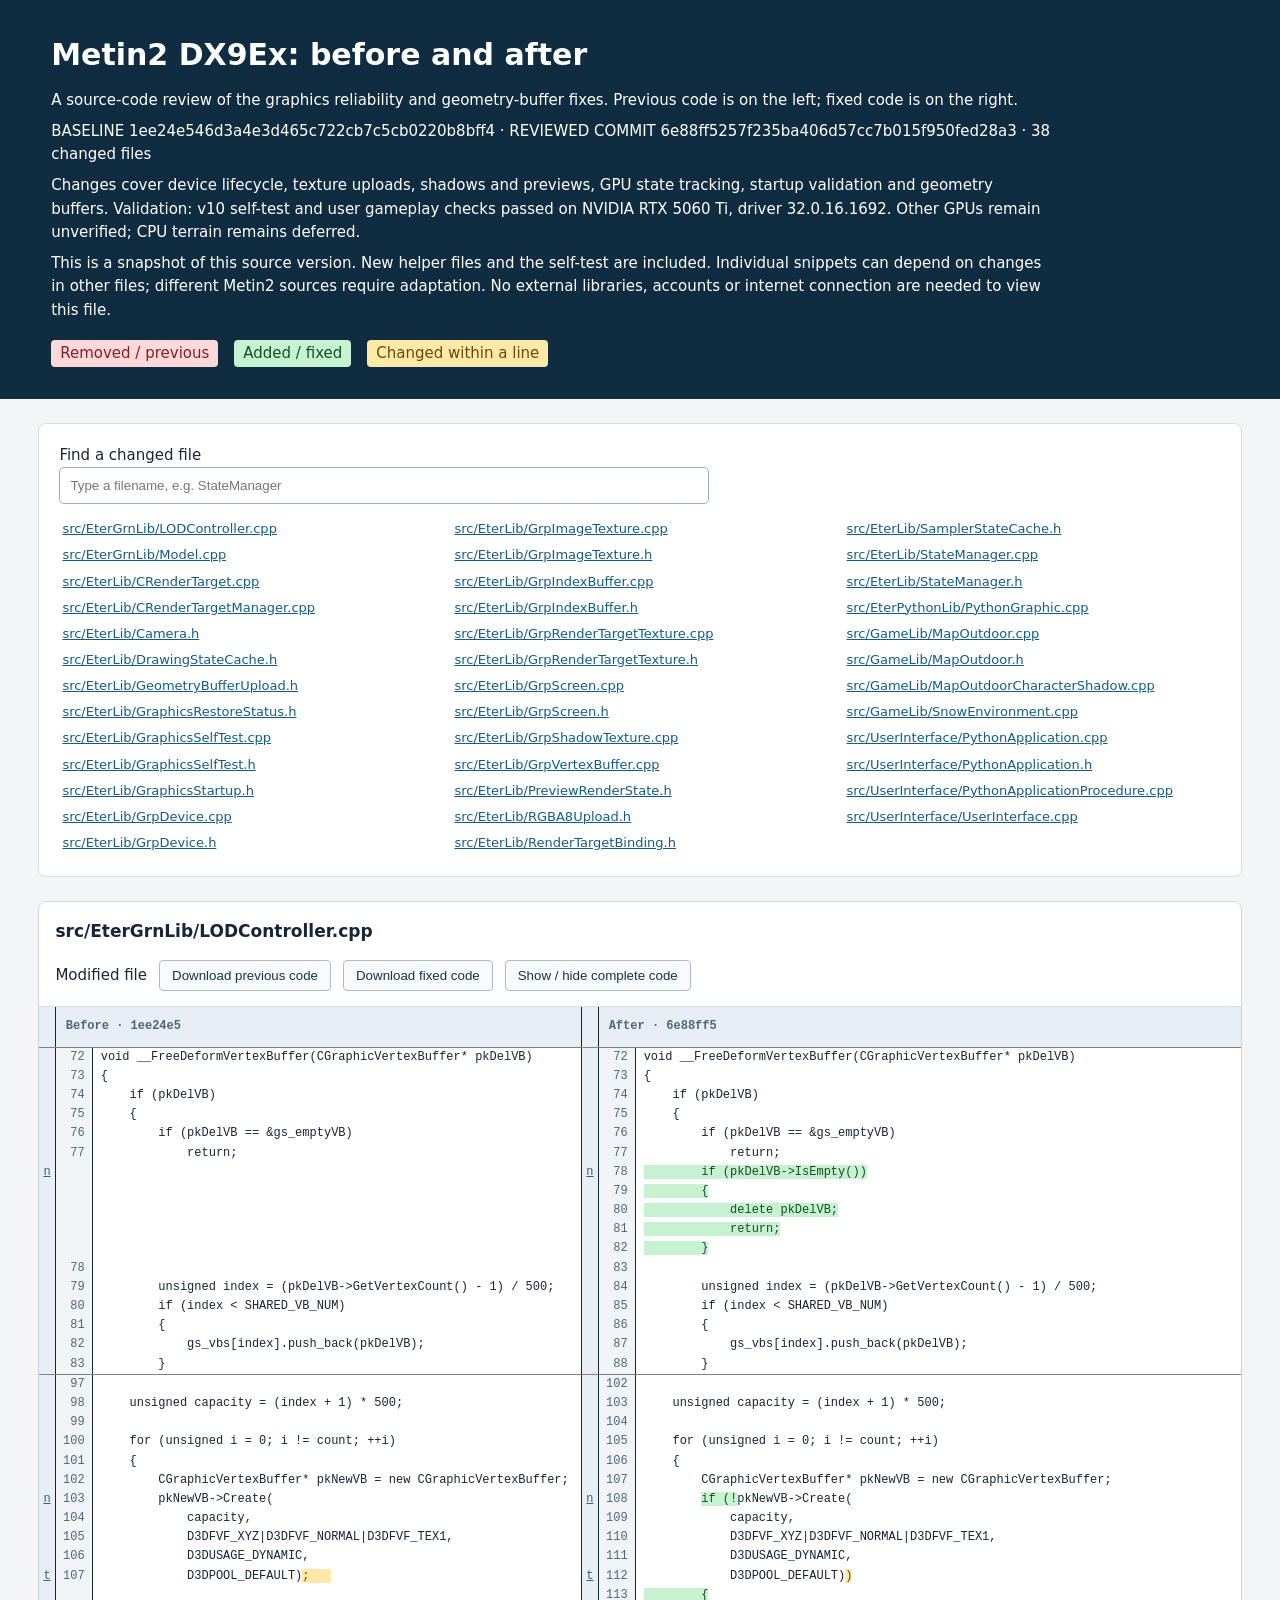
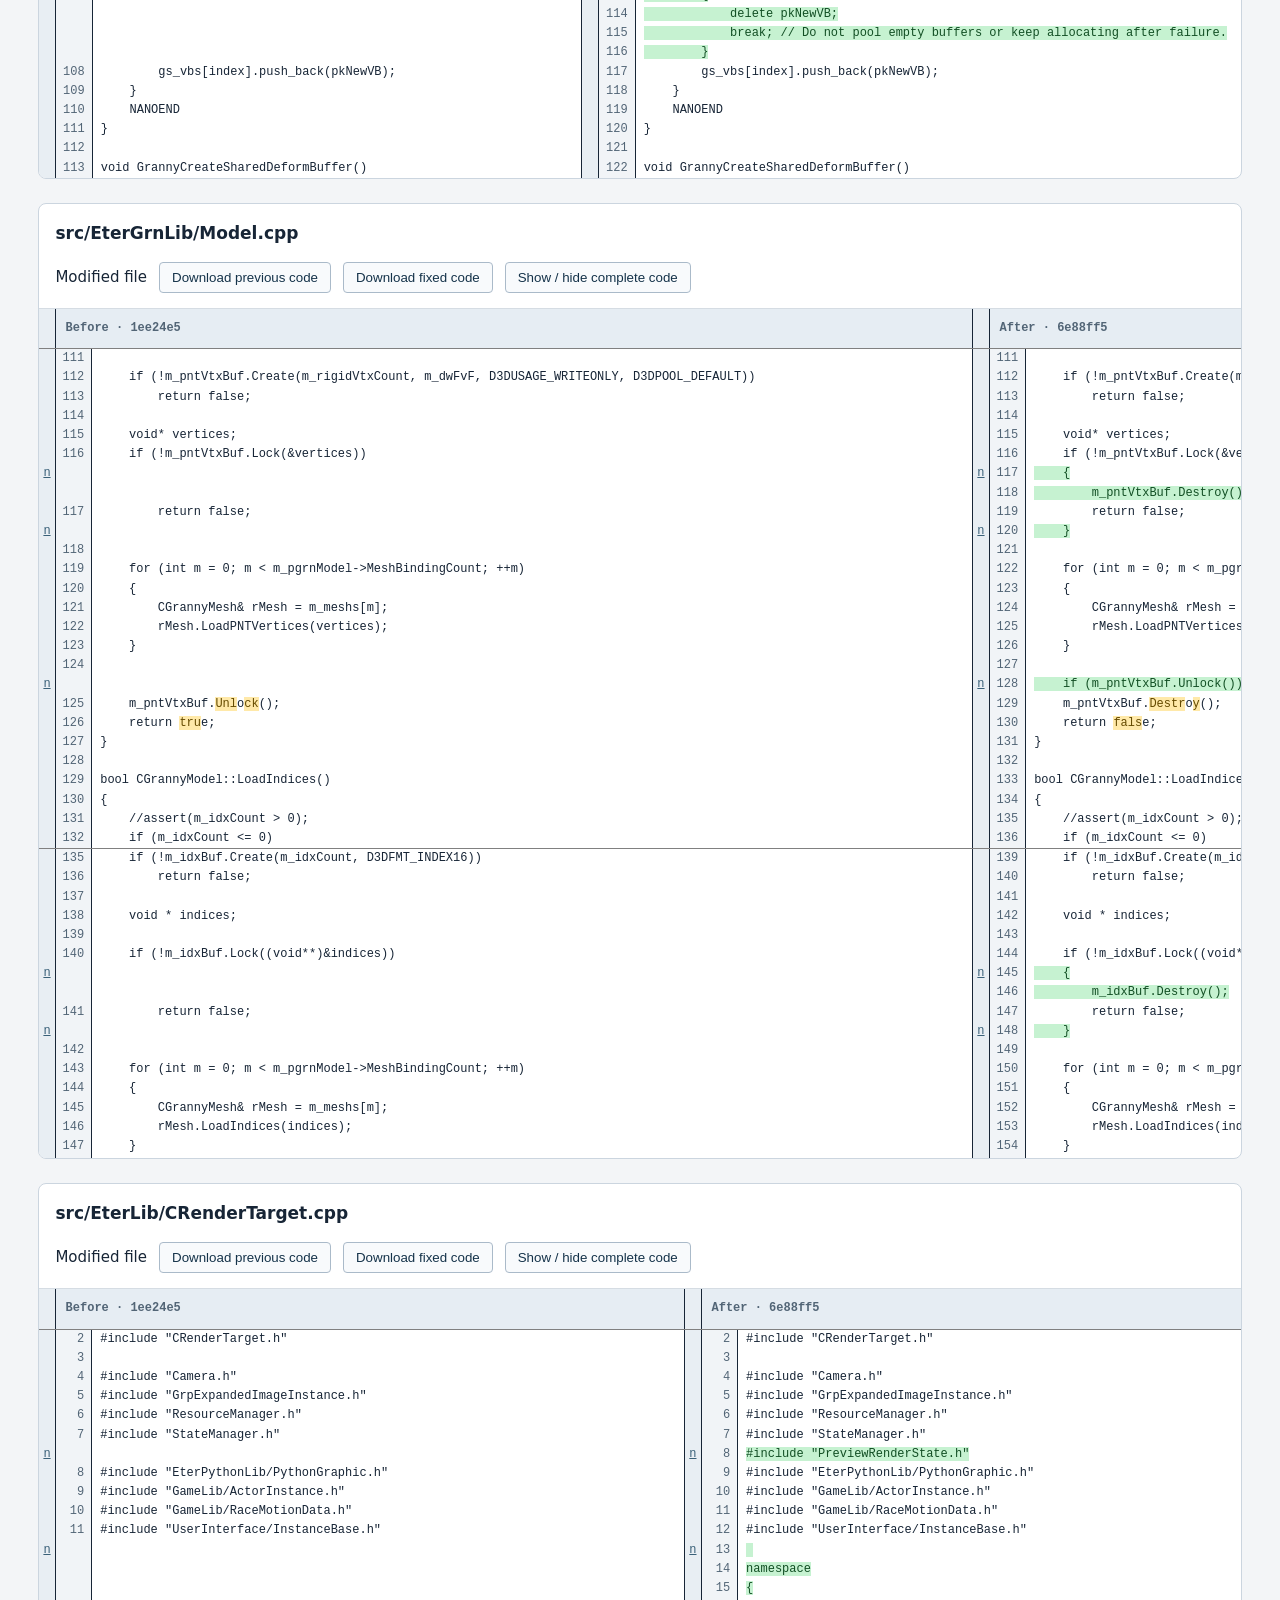
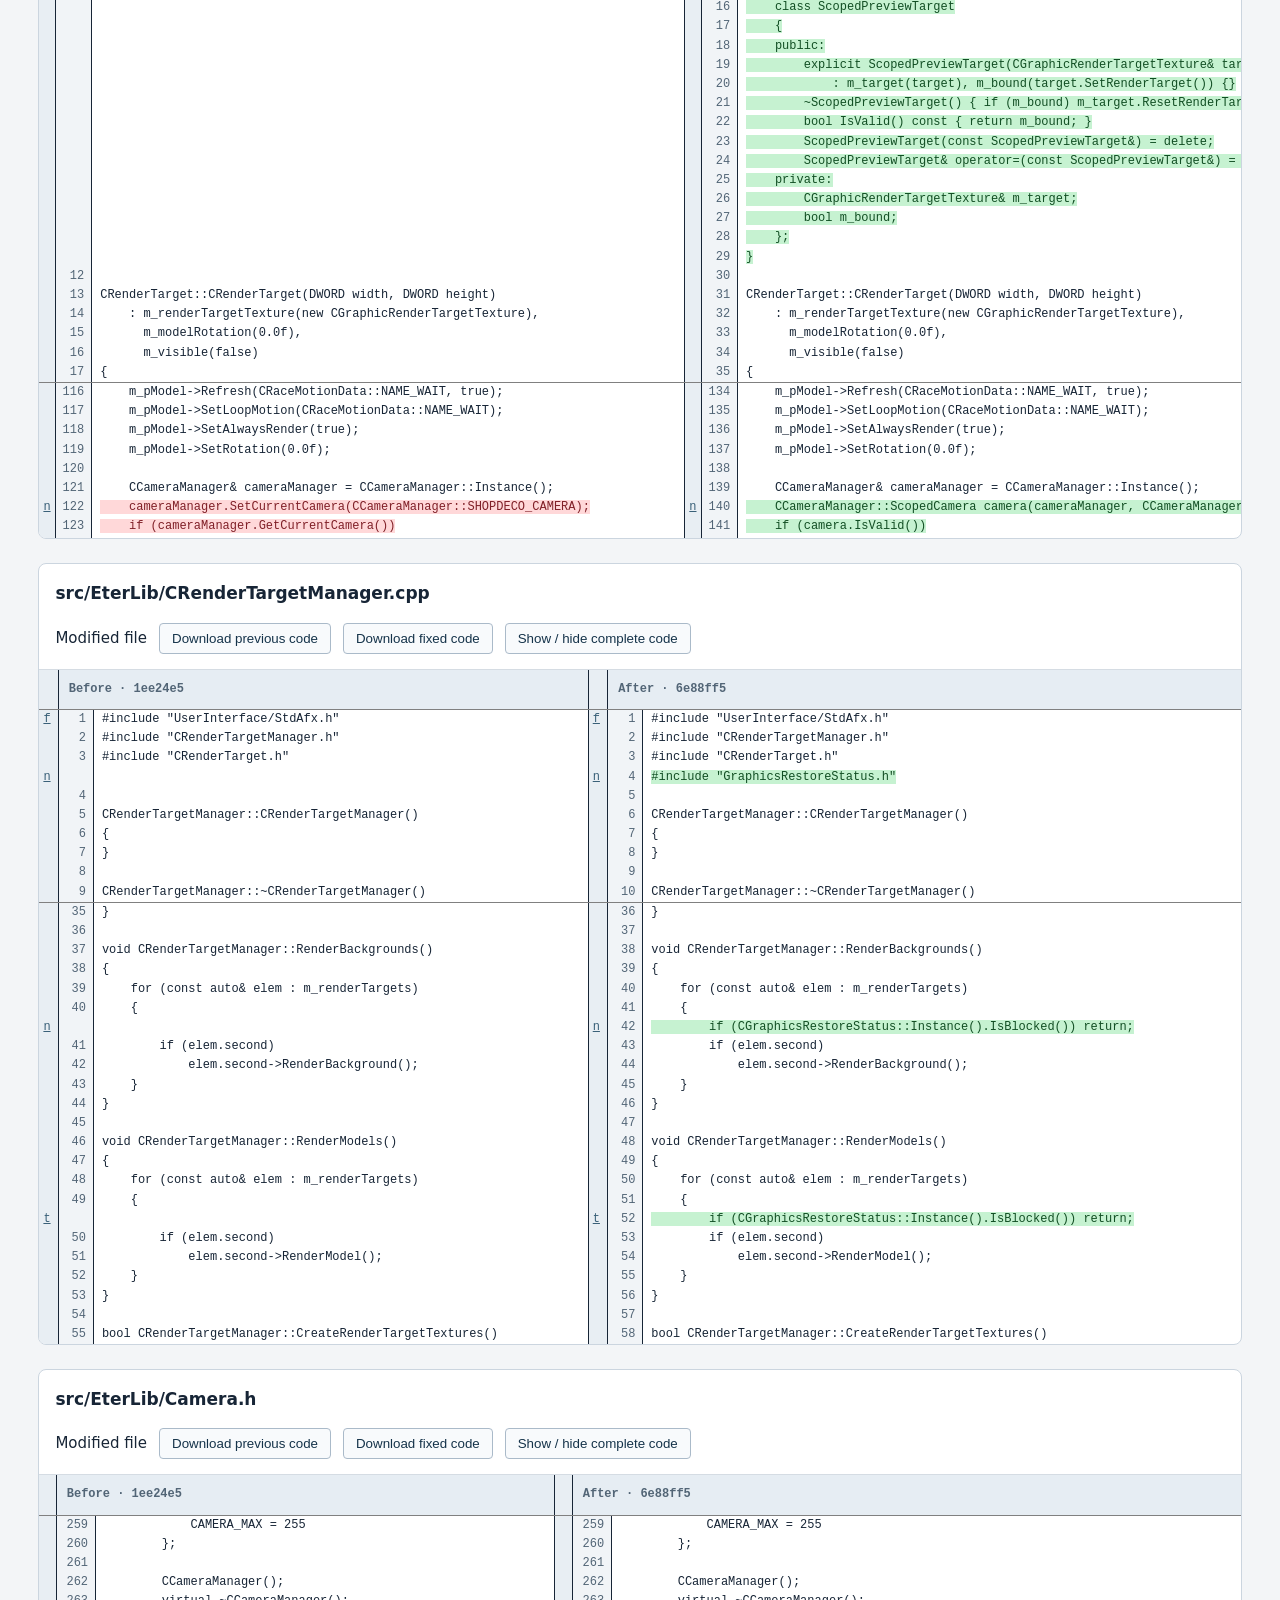
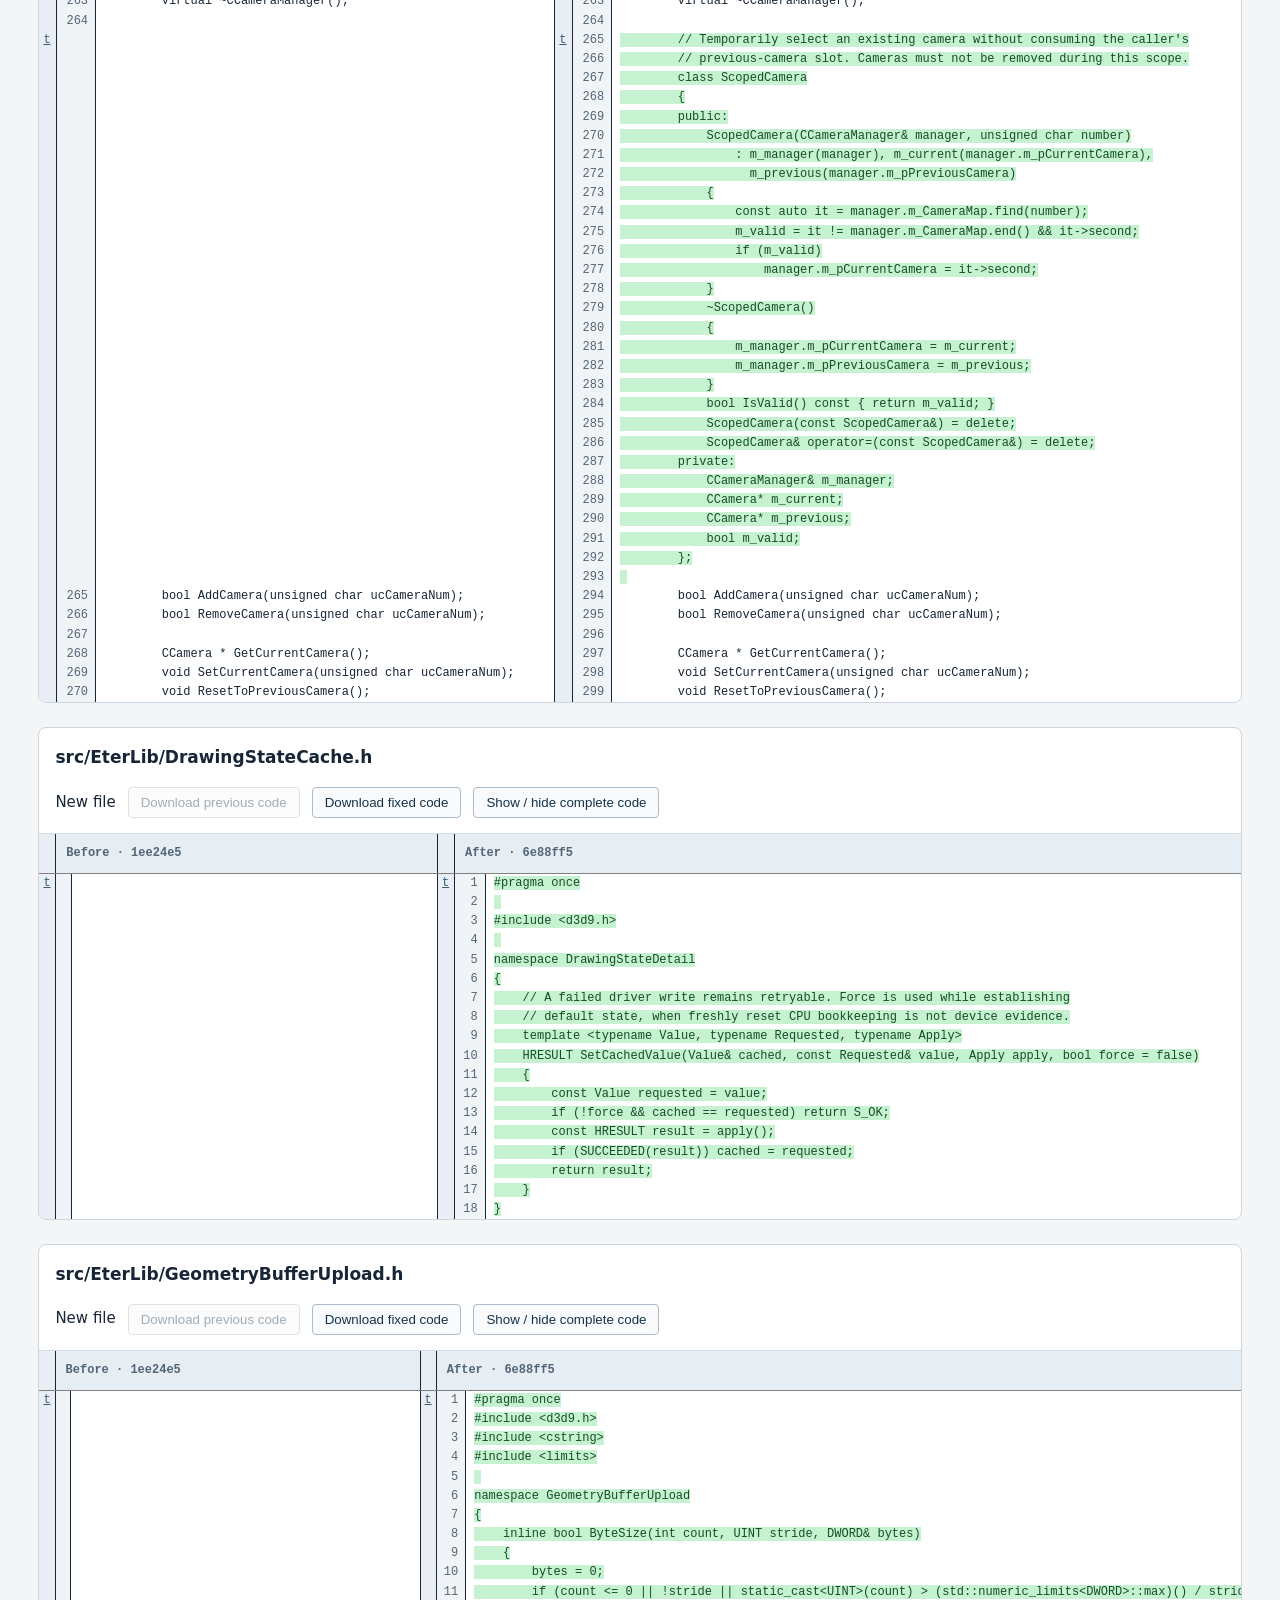
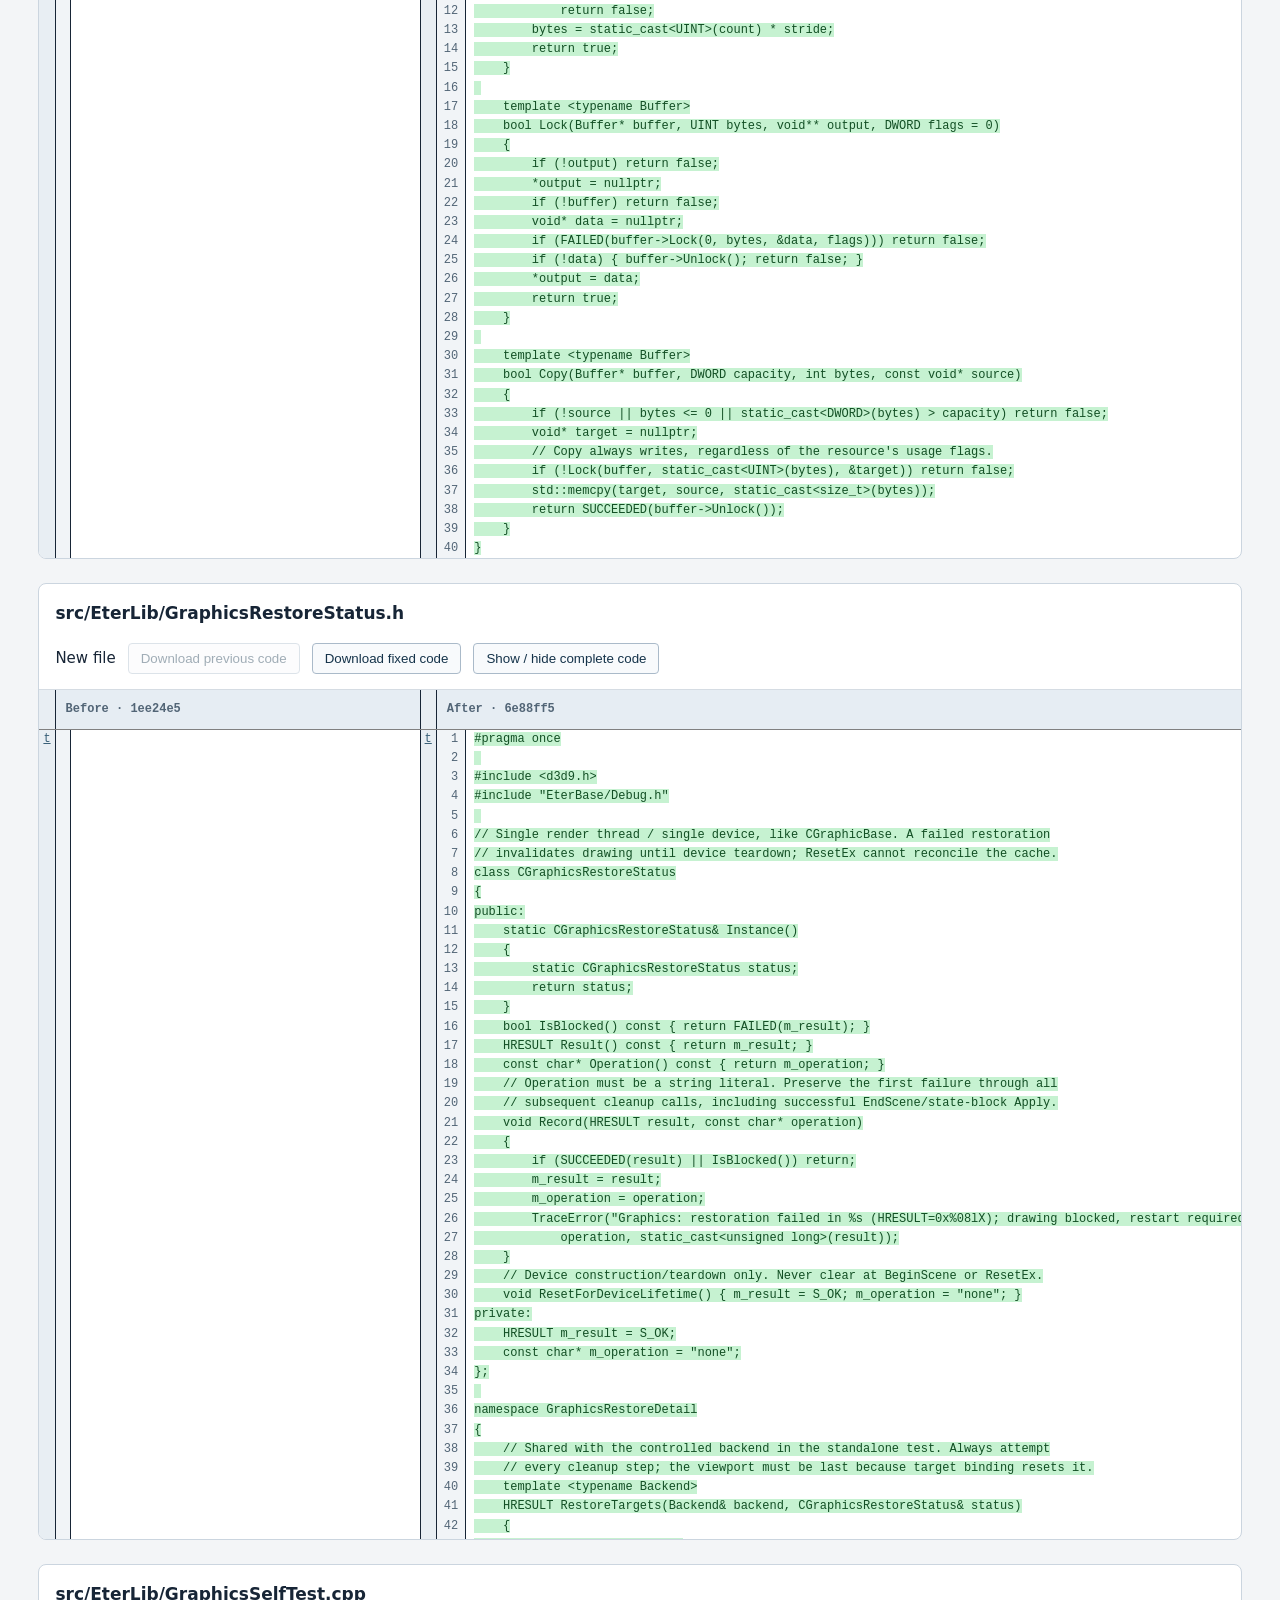
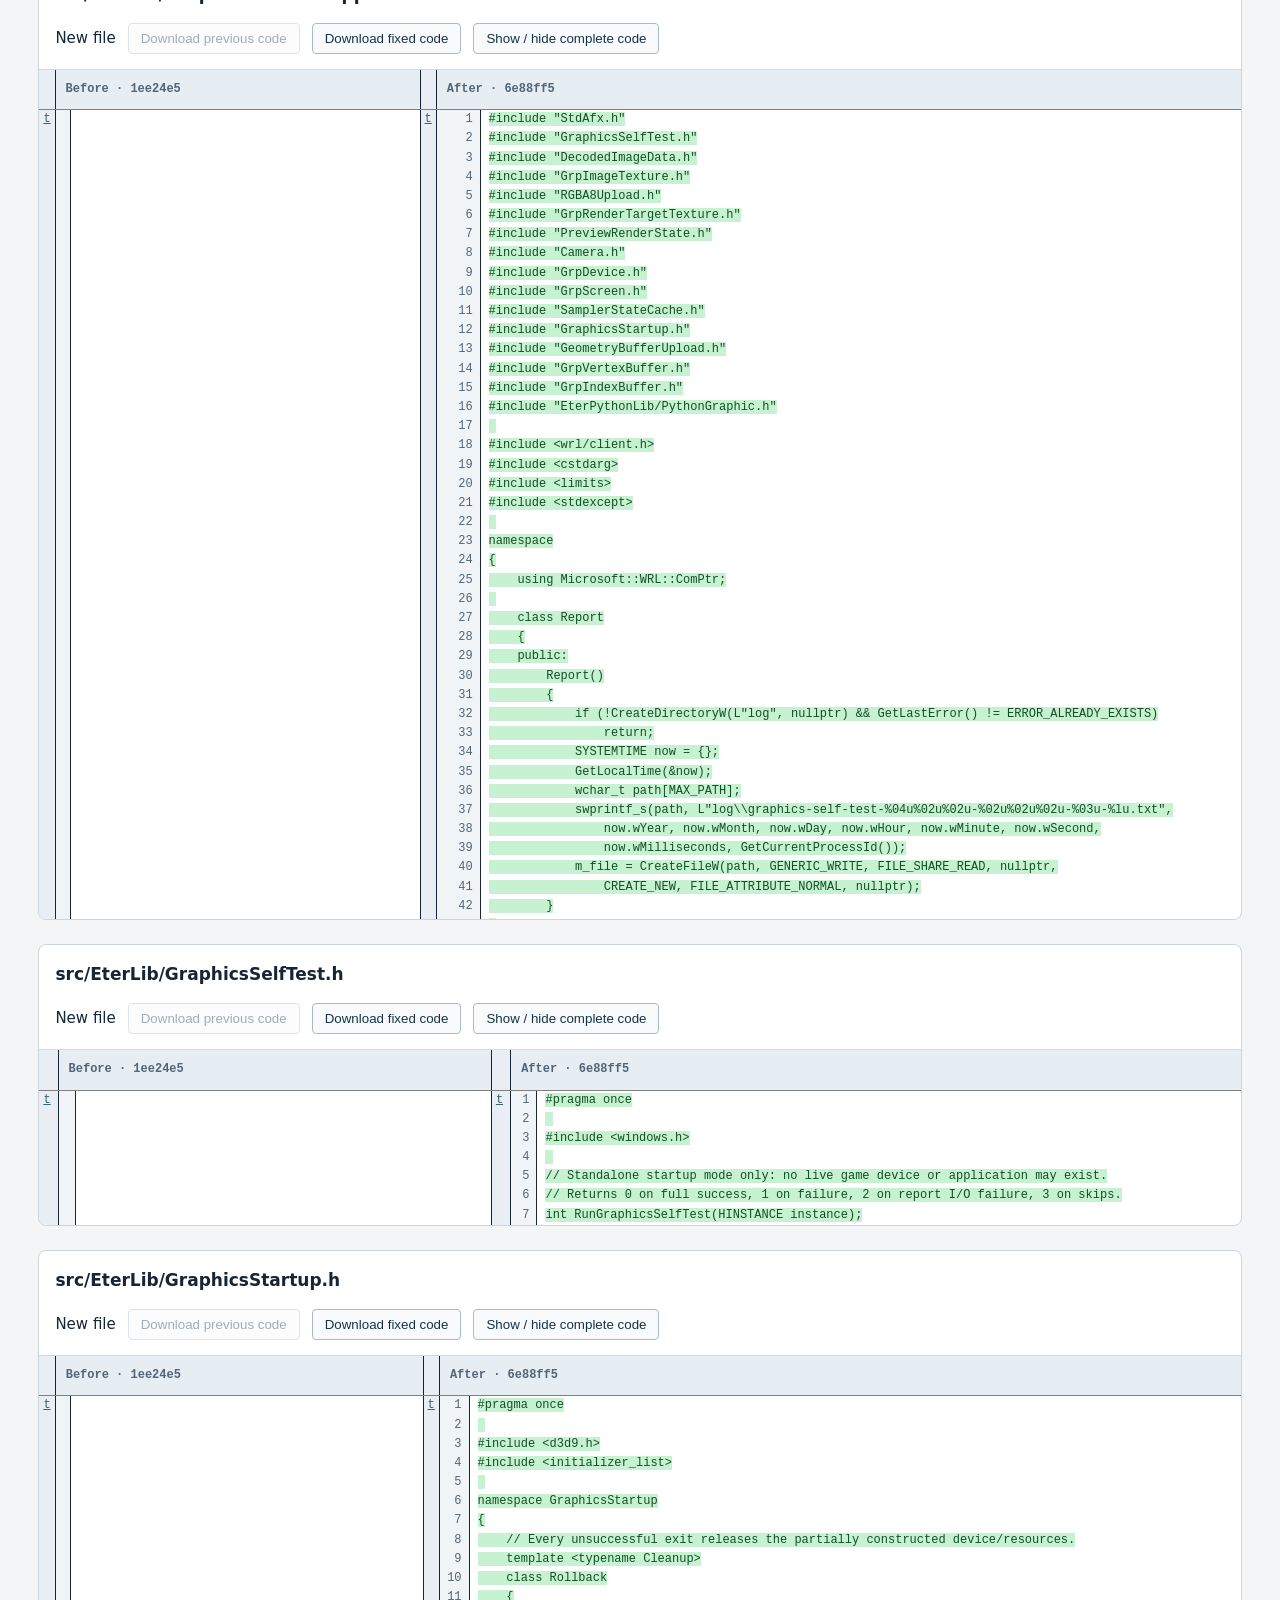
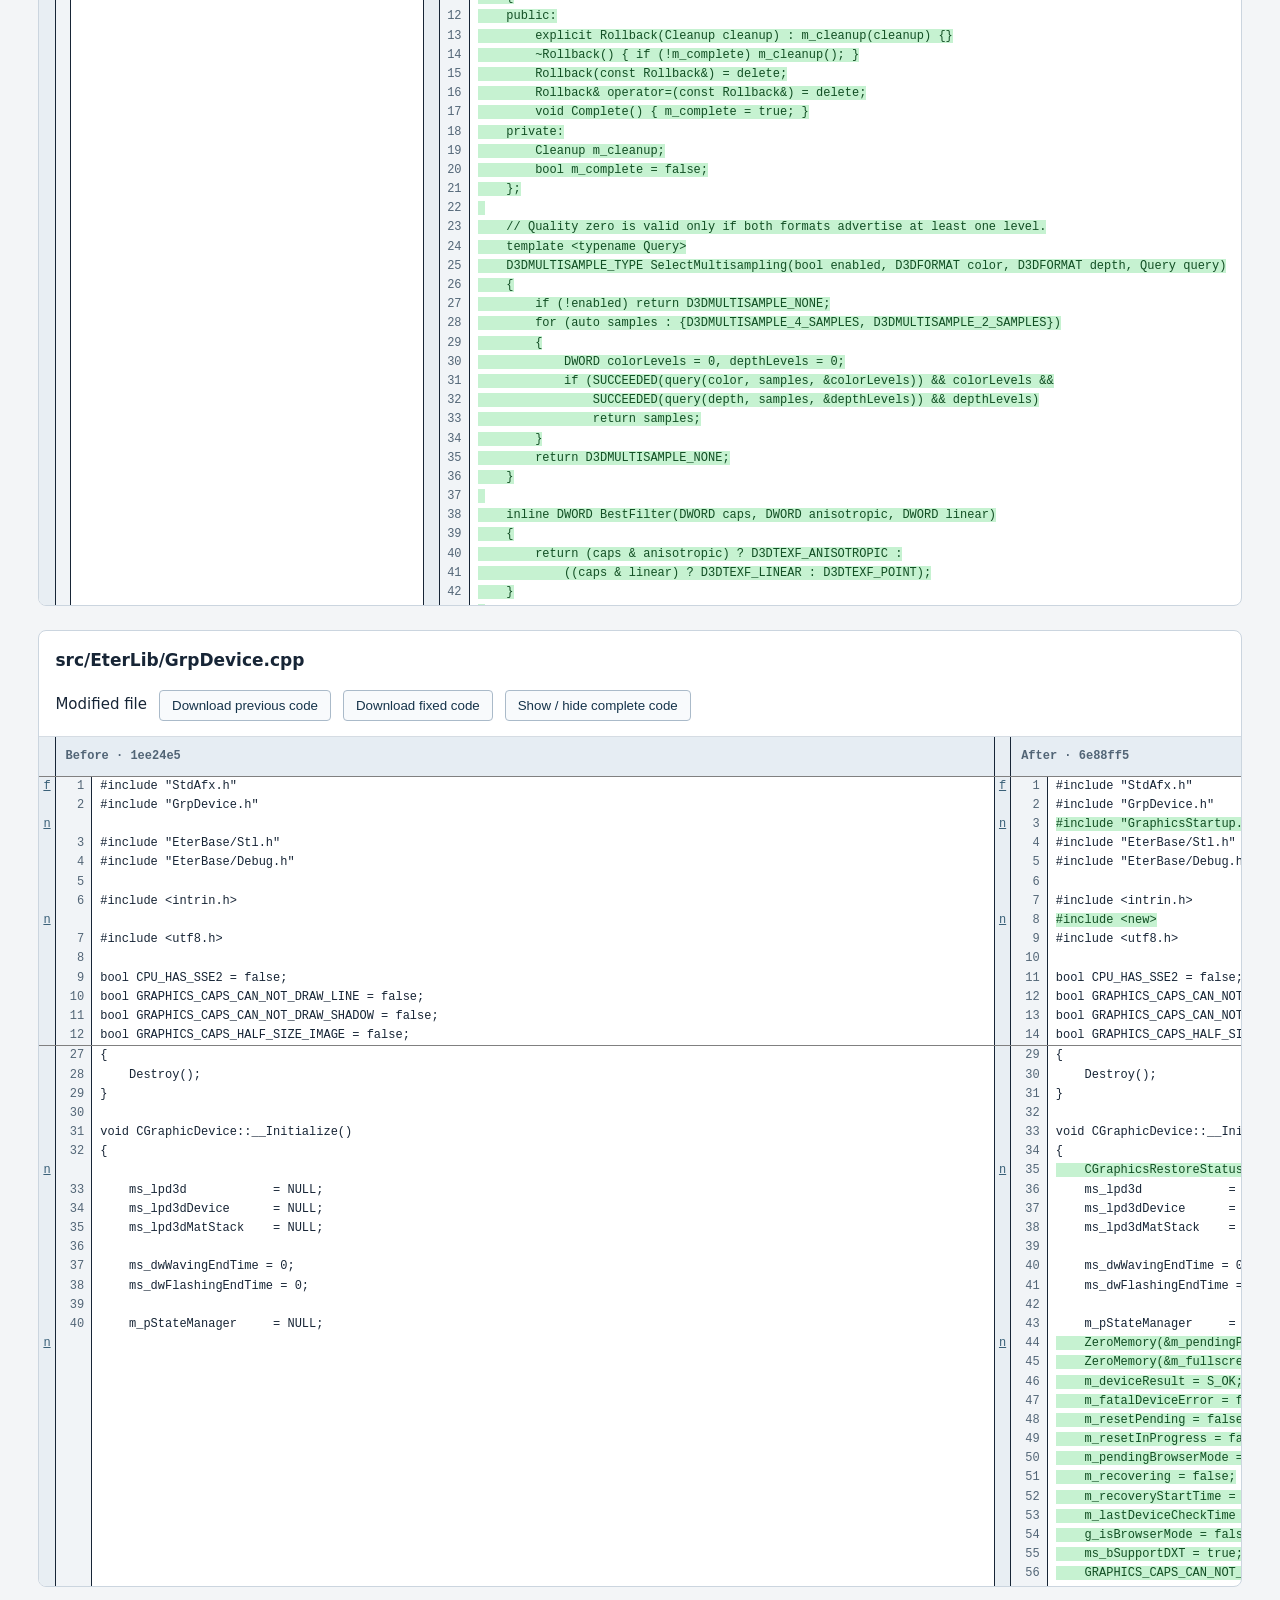
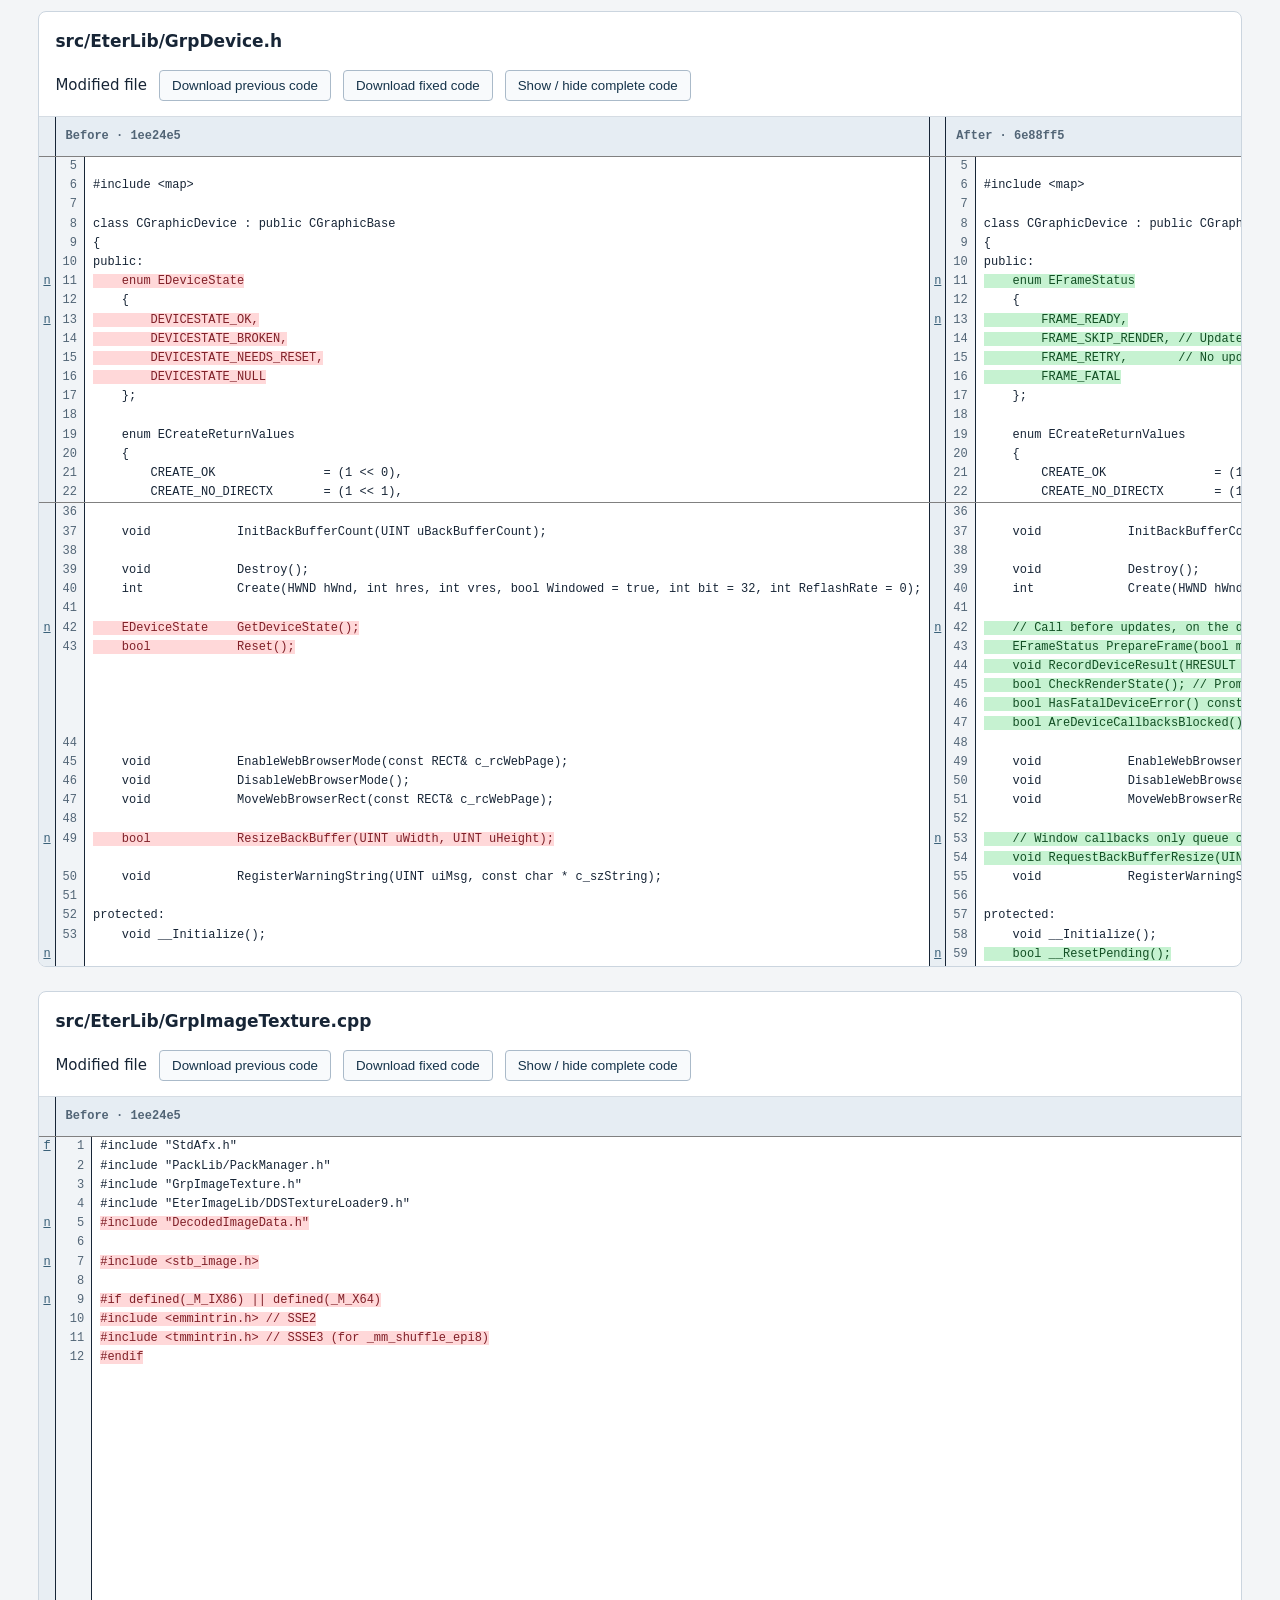
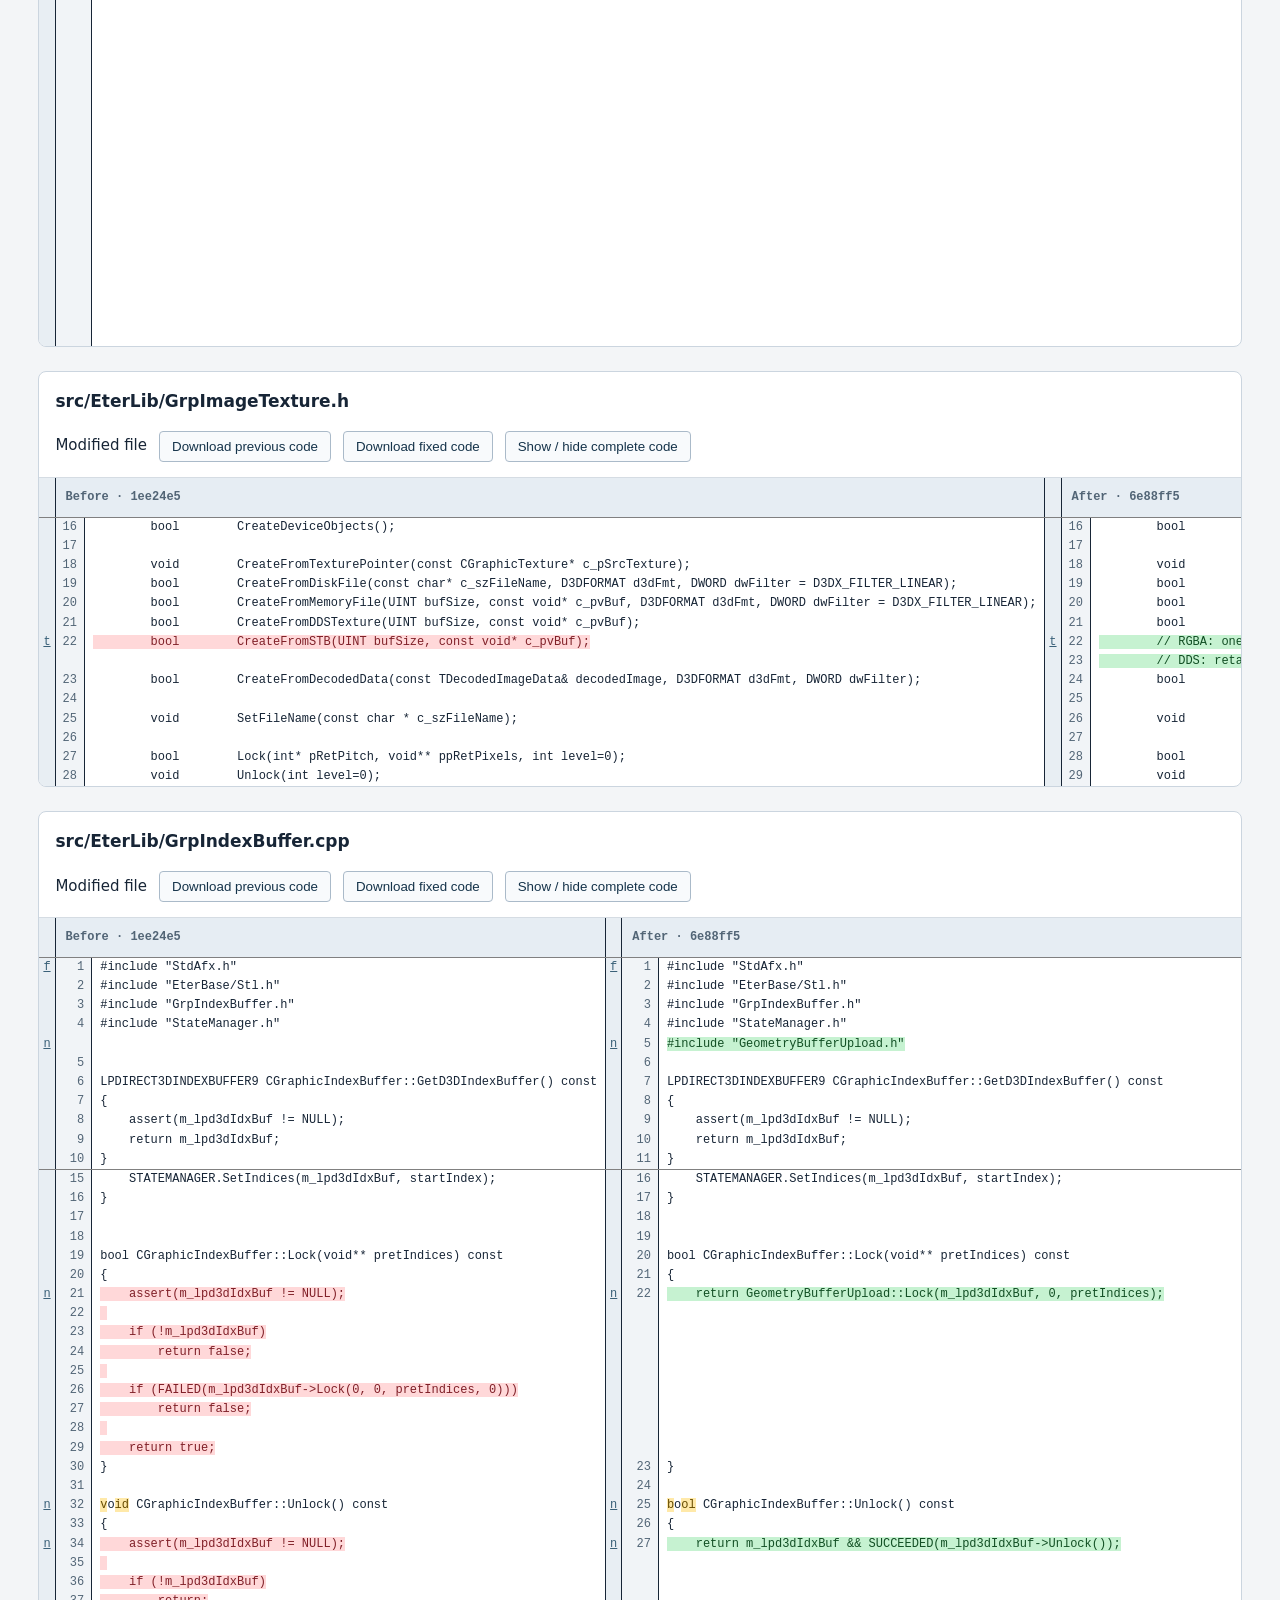
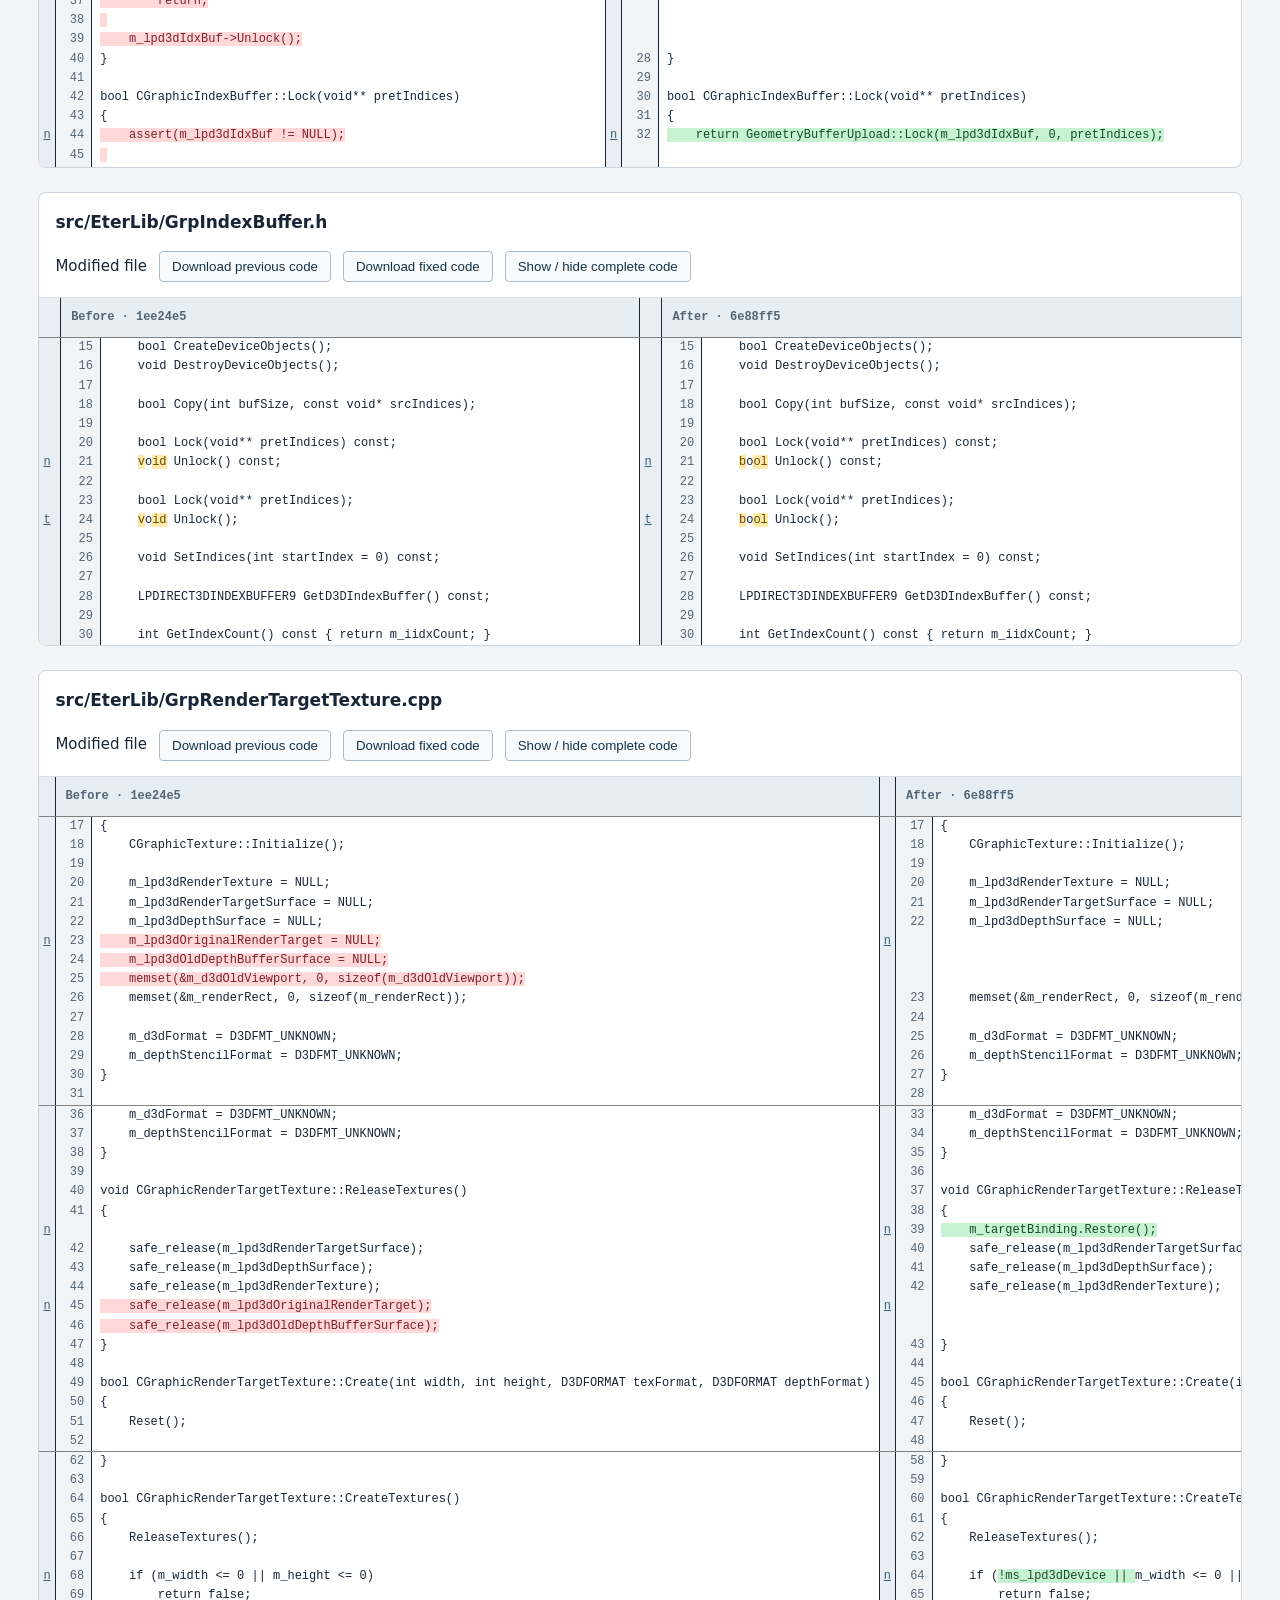
==== index.html @ 48a7627a "Add files via upload" ====
<!doctype html><html lang="en"><head><meta charset="utf-8"><meta name="viewport" content="width=device-width, initial-scale=1"><title>Metin2 DX9Ex — Before and after</title><style>
*{box-sizing:border-box}body{margin:0;background:#f3f5f7;color:#172536;font:15px/1.55 system-ui,sans-serif}header{padding:32px 4%;background:#102c40;color:#fff}h1{margin:0 0 10px;font-size:30px}header p{max-width:1000px;margin:8px 0}main{padding:24px 3%}nav{background:white;padding:20px;border:1px solid #d5dce3;border-radius:8px;margin-bottom:24px}nav div{columns:3 320px}nav a{display:block;overflow-wrap:anywhere;font-size:13px;padding:3px;color:#135b87}input{padding:10px;width:min(100%,650px);margin-bottom:12px;border:1px solid #9baebd;border-radius:5px}section{background:white;margin:0 0 24px;border:1px solid #cbd5df;border-radius:8px;overflow:hidden;scroll-margin-top:12px}h2{padding:16px;margin:0;font-size:17px;overflow-wrap:anywhere}.actions{padding:0 16px 15px;display:flex;gap:12px;align-items:center;flex-wrap:wrap}button{padding:7px 12px;border:1px solid #aabac9;border-radius:4px;background:#f8fafc;color:#15334a;cursor:pointer}button:disabled{opacity:.4;cursor:default}.scroll{overflow:auto;max-height:850px;border-top:1px solid #d5dce3}table.diff{font:12px/1.6 Consolas,monospace;width:100%;border-collapse:collapse}td{vertical-align:top}td[nowrap]{padding:0 8px;min-width:350px}th.diff_header{position:sticky;top:0;background:#e6edf3;z-index:1;padding:10px;text-align:left}.diff_header{background:#f1f4f7;color:#526576;padding:0 7px;text-align:right}.diff_next{background:#e8eef3;padding:0 4px}.diff_next a{color:#396078}.diff_add{background:#c6f2d1;color:#124f24}.diff_sub{background:#ffd8d9;color:#802028}.diff_chg{background:#ffe9a9;color:#664b00}.legend{display:flex;gap:16px;flex-wrap:wrap;margin-top:18px}.legend span{padding:2px 9px;border-radius:4px}.complete:not([hidden]){display:grid;grid-template-columns:1fr 1fr;gap:1px;background:#ccd6df}.complete>div{min-width:0;background:#fff;padding:12px}.complete pre{overflow:auto;max-height:700px;font:12px/1.6 Consolas,monospace;white-space:pre}.complete h3{margin:0 0 10px;font-size:14px}footer{padding:20px;color:#4d6174}a{color:#16658c}@media print{button,input,nav{display:none}.scroll,.complete pre{max-height:none}section{break-before:page}header{color:#000;background:#fff}}[hidden]{display:none!important}
</style></head><body><header><h1>Metin2 DX9Ex: before and after</h1><p>A source-code review of the graphics reliability and geometry-buffer fixes. Previous code is on the left; fixed code is on the right.</p><p>BASELINE 1ee24e546d3a4e3d465c722cb7c5cb0220b8bff4 · REVIEWED COMMIT 6e88ff5257f235ba406d57cc7b015f950fed28a3 · 38 changed files</p><p>Changes cover device lifecycle, texture uploads, shadows and previews, GPU state tracking, startup validation and geometry buffers. Validation: v10 self-test and user gameplay checks passed on NVIDIA RTX 5060 Ti, driver 32.0.16.1692. Other GPUs remain unverified; CPU terrain remains deferred.</p><p>This is a snapshot of this source version. New helper files and the self-test are included. Individual snippets can depend on changes in other files; different Metin2 sources require adaptation. No external libraries, accounts or internet connection are needed to view this file.</p><div class="legend"><span class="diff_sub">Removed / previous</span><span class="diff_add">Added / fixed</span><span class="diff_chg">Changed within a line</span></div></header><main><nav><label for="filter">Find a changed file</label><br><input id="filter" placeholder="Type a filename, e.g. StateManager" oninput="filterFiles(this.value)"><div><a href="#file-0">src/EterGrnLib/LODController.cpp</a><a href="#file-1">src/EterGrnLib/Model.cpp</a><a href="#file-2">src/EterLib/CRenderTarget.cpp</a><a href="#file-3">src/EterLib/CRenderTargetManager.cpp</a><a href="#file-4">src/EterLib/Camera.h</a><a href="#file-5">src/EterLib/DrawingStateCache.h</a><a href="#file-6">src/EterLib/GeometryBufferUpload.h</a><a href="#file-7">src/EterLib/GraphicsRestoreStatus.h</a><a href="#file-8">src/EterLib/GraphicsSelfTest.cpp</a><a href="#file-9">src/EterLib/GraphicsSelfTest.h</a><a href="#file-10">src/EterLib/GraphicsStartup.h</a><a href="#file-11">src/EterLib/GrpDevice.cpp</a><a href="#file-12">src/EterLib/GrpDevice.h</a><a href="#file-13">src/EterLib/GrpImageTexture.cpp</a><a href="#file-14">src/EterLib/GrpImageTexture.h</a><a href="#file-15">src/EterLib/GrpIndexBuffer.cpp</a><a href="#file-16">src/EterLib/GrpIndexBuffer.h</a><a href="#file-17">src/EterLib/GrpRenderTargetTexture.cpp</a><a href="#file-18">src/EterLib/GrpRenderTargetTexture.h</a><a href="#file-19">src/EterLib/GrpScreen.cpp</a><a href="#file-20">src/EterLib/GrpScreen.h</a><a href="#file-21">src/EterLib/GrpShadowTexture.cpp</a><a href="#file-22">src/EterLib/GrpVertexBuffer.cpp</a><a href="#file-23">src/EterLib/PreviewRenderState.h</a><a href="#file-24">src/EterLib/RGBA8Upload.h</a><a href="#file-25">src/EterLib/RenderTargetBinding.h</a><a href="#file-26">src/EterLib/SamplerStateCache.h</a><a href="#file-27">src/EterLib/StateManager.cpp</a><a href="#file-28">src/EterLib/StateManager.h</a><a href="#file-29">src/EterPythonLib/PythonGraphic.cpp</a><a href="#file-30">src/GameLib/MapOutdoor.cpp</a><a href="#file-31">src/GameLib/MapOutdoor.h</a><a href="#file-32">src/GameLib/MapOutdoorCharacterShadow.cpp</a><a href="#file-33">src/GameLib/SnowEnvironment.cpp</a><a href="#file-34">src/UserInterface/PythonApplication.cpp</a><a href="#file-35">src/UserInterface/PythonApplication.h</a><a href="#file-36">src/UserInterface/PythonApplicationProcedure.cpp</a><a href="#file-37">src/UserInterface/UserInterface.cpp</a></div></nav><section id="file-0" data-path="src/EterGrnLib/LODController.cpp"><h2>src/EterGrnLib/LODController.cpp</h2><div class="actions"><span>Modified file</span><button onclick="download(0,'before')" >Download previous code</button><button onclick="download(0,'after')">Download fixed code</button><button onclick="full(0)">Show / hide complete code</button></div><div class="scroll">
    <table class="diff" id="difflib_chg_to0__top"
           cellspacing="0" cellpadding="0" rules="groups" >
        <colgroup></colgroup> <colgroup></colgroup> <colgroup></colgroup>
        <colgroup></colgroup> <colgroup></colgroup> <colgroup></colgroup>
        <thead><tr><th class="diff_next"><br /></th><th colspan="2" class="diff_header">Before · 1ee24e5</th><th class="diff_next"><br /></th><th colspan="2" class="diff_header">After · 6e88ff5</th></tr></thead>
        <tbody>
            <tr><td class="diff_next" id="difflib_chg_to0__0"></td><td class="diff_header" id="from0_72">72</td><td nowrap="nowrap">void&nbsp;__FreeDeformVertexBuffer(CGraphicVertexBuffer*&nbsp;pkDelVB)</td><td class="diff_next"></td><td class="diff_header" id="to0_72">72</td><td nowrap="nowrap">void&nbsp;__FreeDeformVertexBuffer(CGraphicVertexBuffer*&nbsp;pkDelVB)</td></tr>
            <tr><td class="diff_next"></td><td class="diff_header" id="from0_73">73</td><td nowrap="nowrap">{</td><td class="diff_next"></td><td class="diff_header" id="to0_73">73</td><td nowrap="nowrap">{</td></tr>
            <tr><td class="diff_next"></td><td class="diff_header" id="from0_74">74</td><td nowrap="nowrap">&nbsp;&nbsp;&nbsp;&nbsp;if&nbsp;(pkDelVB)</td><td class="diff_next"></td><td class="diff_header" id="to0_74">74</td><td nowrap="nowrap">&nbsp;&nbsp;&nbsp;&nbsp;if&nbsp;(pkDelVB)</td></tr>
            <tr><td class="diff_next"></td><td class="diff_header" id="from0_75">75</td><td nowrap="nowrap">&nbsp;&nbsp;&nbsp;&nbsp;{</td><td class="diff_next"></td><td class="diff_header" id="to0_75">75</td><td nowrap="nowrap">&nbsp;&nbsp;&nbsp;&nbsp;{</td></tr>
            <tr><td class="diff_next"></td><td class="diff_header" id="from0_76">76</td><td nowrap="nowrap">&nbsp;&nbsp;&nbsp;&nbsp;&nbsp;&nbsp;&nbsp;&nbsp;if&nbsp;(pkDelVB&nbsp;==&nbsp;&amp;gs_emptyVB)</td><td class="diff_next"></td><td class="diff_header" id="to0_76">76</td><td nowrap="nowrap">&nbsp;&nbsp;&nbsp;&nbsp;&nbsp;&nbsp;&nbsp;&nbsp;if&nbsp;(pkDelVB&nbsp;==&nbsp;&amp;gs_emptyVB)</td></tr>
            <tr><td class="diff_next"></td><td class="diff_header" id="from0_77">77</td><td nowrap="nowrap">&nbsp;&nbsp;&nbsp;&nbsp;&nbsp;&nbsp;&nbsp;&nbsp;&nbsp;&nbsp;&nbsp;&nbsp;return;</td><td class="diff_next"></td><td class="diff_header" id="to0_77">77</td><td nowrap="nowrap">&nbsp;&nbsp;&nbsp;&nbsp;&nbsp;&nbsp;&nbsp;&nbsp;&nbsp;&nbsp;&nbsp;&nbsp;return;</td></tr>
            <tr><td class="diff_next"><a href="#difflib_chg_to0__1">n</a></td><td class="diff_header"></td><td nowrap="nowrap"></td><td class="diff_next"><a href="#difflib_chg_to0__1">n</a></td><td class="diff_header" id="to0_78">78</td><td nowrap="nowrap"><span class="diff_add">&nbsp;&nbsp;&nbsp;&nbsp;&nbsp;&nbsp;&nbsp;&nbsp;if&nbsp;(pkDelVB-&gt;IsEmpty())</span></td></tr>
            <tr><td class="diff_next"></td><td class="diff_header"></td><td nowrap="nowrap"></td><td class="diff_next"></td><td class="diff_header" id="to0_79">79</td><td nowrap="nowrap"><span class="diff_add">&nbsp;&nbsp;&nbsp;&nbsp;&nbsp;&nbsp;&nbsp;&nbsp;{</span></td></tr>
            <tr><td class="diff_next"></td><td class="diff_header"></td><td nowrap="nowrap"></td><td class="diff_next"></td><td class="diff_header" id="to0_80">80</td><td nowrap="nowrap"><span class="diff_add">&nbsp;&nbsp;&nbsp;&nbsp;&nbsp;&nbsp;&nbsp;&nbsp;&nbsp;&nbsp;&nbsp;&nbsp;delete&nbsp;pkDelVB;</span></td></tr>
            <tr><td class="diff_next"></td><td class="diff_header"></td><td nowrap="nowrap"></td><td class="diff_next"></td><td class="diff_header" id="to0_81">81</td><td nowrap="nowrap"><span class="diff_add">&nbsp;&nbsp;&nbsp;&nbsp;&nbsp;&nbsp;&nbsp;&nbsp;&nbsp;&nbsp;&nbsp;&nbsp;return;</span></td></tr>
            <tr><td class="diff_next"></td><td class="diff_header"></td><td nowrap="nowrap"></td><td class="diff_next"></td><td class="diff_header" id="to0_82">82</td><td nowrap="nowrap"><span class="diff_add">&nbsp;&nbsp;&nbsp;&nbsp;&nbsp;&nbsp;&nbsp;&nbsp;}</span></td></tr>
            <tr><td class="diff_next"></td><td class="diff_header" id="from0_78">78</td><td nowrap="nowrap"></td><td class="diff_next"></td><td class="diff_header" id="to0_83">83</td><td nowrap="nowrap"></td></tr>
            <tr><td class="diff_next"></td><td class="diff_header" id="from0_79">79</td><td nowrap="nowrap">&nbsp;&nbsp;&nbsp;&nbsp;&nbsp;&nbsp;&nbsp;&nbsp;unsigned&nbsp;index&nbsp;=&nbsp;(pkDelVB-&gt;GetVertexCount()&nbsp;-&nbsp;1)&nbsp;/&nbsp;500;</td><td class="diff_next"></td><td class="diff_header" id="to0_84">84</td><td nowrap="nowrap">&nbsp;&nbsp;&nbsp;&nbsp;&nbsp;&nbsp;&nbsp;&nbsp;unsigned&nbsp;index&nbsp;=&nbsp;(pkDelVB-&gt;GetVertexCount()&nbsp;-&nbsp;1)&nbsp;/&nbsp;500;</td></tr>
            <tr><td class="diff_next"></td><td class="diff_header" id="from0_80">80</td><td nowrap="nowrap">&nbsp;&nbsp;&nbsp;&nbsp;&nbsp;&nbsp;&nbsp;&nbsp;if&nbsp;(index&nbsp;&lt;&nbsp;SHARED_VB_NUM)</td><td class="diff_next"></td><td class="diff_header" id="to0_85">85</td><td nowrap="nowrap">&nbsp;&nbsp;&nbsp;&nbsp;&nbsp;&nbsp;&nbsp;&nbsp;if&nbsp;(index&nbsp;&lt;&nbsp;SHARED_VB_NUM)</td></tr>
            <tr><td class="diff_next"></td><td class="diff_header" id="from0_81">81</td><td nowrap="nowrap">&nbsp;&nbsp;&nbsp;&nbsp;&nbsp;&nbsp;&nbsp;&nbsp;{</td><td class="diff_next"></td><td class="diff_header" id="to0_86">86</td><td nowrap="nowrap">&nbsp;&nbsp;&nbsp;&nbsp;&nbsp;&nbsp;&nbsp;&nbsp;{</td></tr>
            <tr><td class="diff_next"></td><td class="diff_header" id="from0_82">82</td><td nowrap="nowrap">&nbsp;&nbsp;&nbsp;&nbsp;&nbsp;&nbsp;&nbsp;&nbsp;&nbsp;&nbsp;&nbsp;&nbsp;gs_vbs[index].push_back(pkDelVB);</td><td class="diff_next"></td><td class="diff_header" id="to0_87">87</td><td nowrap="nowrap">&nbsp;&nbsp;&nbsp;&nbsp;&nbsp;&nbsp;&nbsp;&nbsp;&nbsp;&nbsp;&nbsp;&nbsp;gs_vbs[index].push_back(pkDelVB);</td></tr>
            <tr><td class="diff_next"></td><td class="diff_header" id="from0_83">83</td><td nowrap="nowrap">&nbsp;&nbsp;&nbsp;&nbsp;&nbsp;&nbsp;&nbsp;&nbsp;}</td><td class="diff_next"></td><td class="diff_header" id="to0_88">88</td><td nowrap="nowrap">&nbsp;&nbsp;&nbsp;&nbsp;&nbsp;&nbsp;&nbsp;&nbsp;}</td></tr>
        </tbody>        
        <tbody>
            <tr><td class="diff_next" id="difflib_chg_to0__1"></td><td class="diff_header" id="from0_97">97</td><td nowrap="nowrap"></td><td class="diff_next"></td><td class="diff_header" id="to0_102">102</td><td nowrap="nowrap"></td></tr>
            <tr><td class="diff_next"></td><td class="diff_header" id="from0_98">98</td><td nowrap="nowrap">&nbsp;&nbsp;&nbsp;&nbsp;unsigned&nbsp;capacity&nbsp;=&nbsp;(index&nbsp;+&nbsp;1)&nbsp;*&nbsp;500;</td><td class="diff_next"></td><td class="diff_header" id="to0_103">103</td><td nowrap="nowrap">&nbsp;&nbsp;&nbsp;&nbsp;unsigned&nbsp;capacity&nbsp;=&nbsp;(index&nbsp;+&nbsp;1)&nbsp;*&nbsp;500;</td></tr>
            <tr><td class="diff_next"></td><td class="diff_header" id="from0_99">99</td><td nowrap="nowrap"></td><td class="diff_next"></td><td class="diff_header" id="to0_104">104</td><td nowrap="nowrap"></td></tr>
            <tr><td class="diff_next"></td><td class="diff_header" id="from0_100">100</td><td nowrap="nowrap">&nbsp;&nbsp;&nbsp;&nbsp;for&nbsp;(unsigned&nbsp;i&nbsp;=&nbsp;0;&nbsp;i&nbsp;!=&nbsp;count;&nbsp;++i)</td><td class="diff_next"></td><td class="diff_header" id="to0_105">105</td><td nowrap="nowrap">&nbsp;&nbsp;&nbsp;&nbsp;for&nbsp;(unsigned&nbsp;i&nbsp;=&nbsp;0;&nbsp;i&nbsp;!=&nbsp;count;&nbsp;++i)</td></tr>
            <tr><td class="diff_next" id="difflib_chg_to0__2"></td><td class="diff_header" id="from0_101">101</td><td nowrap="nowrap">&nbsp;&nbsp;&nbsp;&nbsp;{</td><td class="diff_next"></td><td class="diff_header" id="to0_106">106</td><td nowrap="nowrap">&nbsp;&nbsp;&nbsp;&nbsp;{</td></tr>
            <tr><td class="diff_next"></td><td class="diff_header" id="from0_102">102</td><td nowrap="nowrap">&nbsp;&nbsp;&nbsp;&nbsp;&nbsp;&nbsp;&nbsp;&nbsp;CGraphicVertexBuffer*&nbsp;pkNewVB&nbsp;=&nbsp;new&nbsp;CGraphicVertexBuffer;</td><td class="diff_next"></td><td class="diff_header" id="to0_107">107</td><td nowrap="nowrap">&nbsp;&nbsp;&nbsp;&nbsp;&nbsp;&nbsp;&nbsp;&nbsp;CGraphicVertexBuffer*&nbsp;pkNewVB&nbsp;=&nbsp;new&nbsp;CGraphicVertexBuffer;</td></tr>
            <tr><td class="diff_next"><a href="#difflib_chg_to0__2">n</a></td><td class="diff_header" id="from0_103">103</td><td nowrap="nowrap">&nbsp;&nbsp;&nbsp;&nbsp;&nbsp;&nbsp;&nbsp;&nbsp;pkNewVB-&gt;Create(</td><td class="diff_next"><a href="#difflib_chg_to0__2">n</a></td><td class="diff_header" id="to0_108">108</td><td nowrap="nowrap">&nbsp;&nbsp;&nbsp;&nbsp;&nbsp;&nbsp;&nbsp;&nbsp;<span class="diff_add">if&nbsp;(!</span>pkNewVB-&gt;Create(</td></tr>
            <tr><td class="diff_next"></td><td class="diff_header" id="from0_104">104</td><td nowrap="nowrap">&nbsp;&nbsp;&nbsp;&nbsp;&nbsp;&nbsp;&nbsp;&nbsp;&nbsp;&nbsp;&nbsp;&nbsp;capacity,</td><td class="diff_next"></td><td class="diff_header" id="to0_109">109</td><td nowrap="nowrap">&nbsp;&nbsp;&nbsp;&nbsp;&nbsp;&nbsp;&nbsp;&nbsp;&nbsp;&nbsp;&nbsp;&nbsp;capacity,</td></tr>
            <tr><td class="diff_next"></td><td class="diff_header" id="from0_105">105</td><td nowrap="nowrap">&nbsp;&nbsp;&nbsp;&nbsp;&nbsp;&nbsp;&nbsp;&nbsp;&nbsp;&nbsp;&nbsp;&nbsp;D3DFVF_XYZ|D3DFVF_NORMAL|D3DFVF_TEX1,</td><td class="diff_next"></td><td class="diff_header" id="to0_110">110</td><td nowrap="nowrap">&nbsp;&nbsp;&nbsp;&nbsp;&nbsp;&nbsp;&nbsp;&nbsp;&nbsp;&nbsp;&nbsp;&nbsp;D3DFVF_XYZ|D3DFVF_NORMAL|D3DFVF_TEX1,</td></tr>
            <tr><td class="diff_next"></td><td class="diff_header" id="from0_106">106</td><td nowrap="nowrap">&nbsp;&nbsp;&nbsp;&nbsp;&nbsp;&nbsp;&nbsp;&nbsp;&nbsp;&nbsp;&nbsp;&nbsp;D3DUSAGE_DYNAMIC,</td><td class="diff_next"></td><td class="diff_header" id="to0_111">111</td><td nowrap="nowrap">&nbsp;&nbsp;&nbsp;&nbsp;&nbsp;&nbsp;&nbsp;&nbsp;&nbsp;&nbsp;&nbsp;&nbsp;D3DUSAGE_DYNAMIC,</td></tr>
            <tr><td class="diff_next"><a href="#difflib_chg_to0__top">t</a></td><td class="diff_header" id="from0_107">107</td><td nowrap="nowrap">&nbsp;&nbsp;&nbsp;&nbsp;&nbsp;&nbsp;&nbsp;&nbsp;&nbsp;&nbsp;&nbsp;&nbsp;D3DPOOL_DEFAULT)<span class="diff_chg">;&nbsp;&nbsp;&nbsp;</span></td><td class="diff_next"><a href="#difflib_chg_to0__top">t</a></td><td class="diff_header" id="to0_112">112</td><td nowrap="nowrap">&nbsp;&nbsp;&nbsp;&nbsp;&nbsp;&nbsp;&nbsp;&nbsp;&nbsp;&nbsp;&nbsp;&nbsp;D3DPOOL_DEFAULT)<span class="diff_chg">)</span></td></tr>
            <tr><td class="diff_next"></td><td class="diff_header"></td><td nowrap="nowrap"></td><td class="diff_next"></td><td class="diff_header" id="to0_113">113</td><td nowrap="nowrap"><span class="diff_add">&nbsp;&nbsp;&nbsp;&nbsp;&nbsp;&nbsp;&nbsp;&nbsp;{</span></td></tr>
            <tr><td class="diff_next"></td><td class="diff_header"></td><td nowrap="nowrap"></td><td class="diff_next"></td><td class="diff_header" id="to0_114">114</td><td nowrap="nowrap"><span class="diff_add">&nbsp;&nbsp;&nbsp;&nbsp;&nbsp;&nbsp;&nbsp;&nbsp;&nbsp;&nbsp;&nbsp;&nbsp;delete&nbsp;pkNewVB;</span></td></tr>
            <tr><td class="diff_next"></td><td class="diff_header"></td><td nowrap="nowrap"></td><td class="diff_next"></td><td class="diff_header" id="to0_115">115</td><td nowrap="nowrap"><span class="diff_add">&nbsp;&nbsp;&nbsp;&nbsp;&nbsp;&nbsp;&nbsp;&nbsp;&nbsp;&nbsp;&nbsp;&nbsp;break;&nbsp;//&nbsp;Do&nbsp;not&nbsp;pool&nbsp;empty&nbsp;buffers&nbsp;or&nbsp;keep&nbsp;allocating&nbsp;after&nbsp;failure.</span></td></tr>
            <tr><td class="diff_next"></td><td class="diff_header"></td><td nowrap="nowrap"></td><td class="diff_next"></td><td class="diff_header" id="to0_116">116</td><td nowrap="nowrap"><span class="diff_add">&nbsp;&nbsp;&nbsp;&nbsp;&nbsp;&nbsp;&nbsp;&nbsp;}</span></td></tr>
            <tr><td class="diff_next"></td><td class="diff_header" id="from0_108">108</td><td nowrap="nowrap">&nbsp;&nbsp;&nbsp;&nbsp;&nbsp;&nbsp;&nbsp;&nbsp;gs_vbs[index].push_back(pkNewVB);</td><td class="diff_next"></td><td class="diff_header" id="to0_117">117</td><td nowrap="nowrap">&nbsp;&nbsp;&nbsp;&nbsp;&nbsp;&nbsp;&nbsp;&nbsp;gs_vbs[index].push_back(pkNewVB);</td></tr>
            <tr><td class="diff_next"></td><td class="diff_header" id="from0_109">109</td><td nowrap="nowrap">&nbsp;&nbsp;&nbsp;&nbsp;}</td><td class="diff_next"></td><td class="diff_header" id="to0_118">118</td><td nowrap="nowrap">&nbsp;&nbsp;&nbsp;&nbsp;}</td></tr>
            <tr><td class="diff_next"></td><td class="diff_header" id="from0_110">110</td><td nowrap="nowrap">&nbsp;&nbsp;&nbsp;&nbsp;NANOEND</td><td class="diff_next"></td><td class="diff_header" id="to0_119">119</td><td nowrap="nowrap">&nbsp;&nbsp;&nbsp;&nbsp;NANOEND</td></tr>
            <tr><td class="diff_next"></td><td class="diff_header" id="from0_111">111</td><td nowrap="nowrap">}</td><td class="diff_next"></td><td class="diff_header" id="to0_120">120</td><td nowrap="nowrap">}</td></tr>
            <tr><td class="diff_next"></td><td class="diff_header" id="from0_112">112</td><td nowrap="nowrap"></td><td class="diff_next"></td><td class="diff_header" id="to0_121">121</td><td nowrap="nowrap"></td></tr>
            <tr><td class="diff_next"></td><td class="diff_header" id="from0_113">113</td><td nowrap="nowrap">void&nbsp;GrannyCreateSharedDeformBuffer()</td><td class="diff_next"></td><td class="diff_header" id="to0_122">122</td><td nowrap="nowrap">void&nbsp;GrannyCreateSharedDeformBuffer()</td></tr>
        </tbody>
    </table></div><div class="complete" id="full-0" hidden></div></section><section id="file-1" data-path="src/EterGrnLib/Model.cpp"><h2>src/EterGrnLib/Model.cpp</h2><div class="actions"><span>Modified file</span><button onclick="download(1,'before')" >Download previous code</button><button onclick="download(1,'after')">Download fixed code</button><button onclick="full(1)">Show / hide complete code</button></div><div class="scroll">
    <table class="diff" id="difflib_chg_to1__top"
           cellspacing="0" cellpadding="0" rules="groups" >
        <colgroup></colgroup> <colgroup></colgroup> <colgroup></colgroup>
        <colgroup></colgroup> <colgroup></colgroup> <colgroup></colgroup>
        <thead><tr><th class="diff_next"><br /></th><th colspan="2" class="diff_header">Before · 1ee24e5</th><th class="diff_next"><br /></th><th colspan="2" class="diff_header">After · 6e88ff5</th></tr></thead>
        <tbody>
            <tr><td class="diff_next" id="difflib_chg_to1__0"></td><td class="diff_header" id="from1_111">111</td><td nowrap="nowrap"></td><td class="diff_next"></td><td class="diff_header" id="to1_111">111</td><td nowrap="nowrap"></td></tr>
            <tr><td class="diff_next"></td><td class="diff_header" id="from1_112">112</td><td nowrap="nowrap">&nbsp;&nbsp;&nbsp;&nbsp;if&nbsp;(!m_pntVtxBuf.Create(m_rigidVtxCount,&nbsp;m_dwFvF,&nbsp;D3DUSAGE_WRITEONLY,&nbsp;D3DPOOL_DEFAULT))</td><td class="diff_next"></td><td class="diff_header" id="to1_112">112</td><td nowrap="nowrap">&nbsp;&nbsp;&nbsp;&nbsp;if&nbsp;(!m_pntVtxBuf.Create(m_rigidVtxCount,&nbsp;m_dwFvF,&nbsp;D3DUSAGE_WRITEONLY,&nbsp;D3DPOOL_DEFAULT))</td></tr>
            <tr><td class="diff_next"></td><td class="diff_header" id="from1_113">113</td><td nowrap="nowrap">&nbsp;&nbsp;&nbsp;&nbsp;&nbsp;&nbsp;&nbsp;&nbsp;return&nbsp;false;</td><td class="diff_next"></td><td class="diff_header" id="to1_113">113</td><td nowrap="nowrap">&nbsp;&nbsp;&nbsp;&nbsp;&nbsp;&nbsp;&nbsp;&nbsp;return&nbsp;false;</td></tr>
            <tr><td class="diff_next" id="difflib_chg_to1__1"></td><td class="diff_header" id="from1_114">114</td><td nowrap="nowrap"></td><td class="diff_next"></td><td class="diff_header" id="to1_114">114</td><td nowrap="nowrap"></td></tr>
            <tr><td class="diff_next"></td><td class="diff_header" id="from1_115">115</td><td nowrap="nowrap">&nbsp;&nbsp;&nbsp;&nbsp;void*&nbsp;vertices;</td><td class="diff_next"></td><td class="diff_header" id="to1_115">115</td><td nowrap="nowrap">&nbsp;&nbsp;&nbsp;&nbsp;void*&nbsp;vertices;</td></tr>
            <tr><td class="diff_next"></td><td class="diff_header" id="from1_116">116</td><td nowrap="nowrap">&nbsp;&nbsp;&nbsp;&nbsp;if&nbsp;(!m_pntVtxBuf.Lock(&amp;vertices))</td><td class="diff_next"></td><td class="diff_header" id="to1_116">116</td><td nowrap="nowrap">&nbsp;&nbsp;&nbsp;&nbsp;if&nbsp;(!m_pntVtxBuf.Lock(&amp;vertices))</td></tr>
            <tr><td class="diff_next"><a href="#difflib_chg_to1__1">n</a></td><td class="diff_header"></td><td nowrap="nowrap"></td><td class="diff_next"><a href="#difflib_chg_to1__1">n</a></td><td class="diff_header" id="to1_117">117</td><td nowrap="nowrap"><span class="diff_add">&nbsp;&nbsp;&nbsp;&nbsp;{</span></td></tr>
            <tr><td class="diff_next"></td><td class="diff_header"></td><td nowrap="nowrap"></td><td class="diff_next"></td><td class="diff_header" id="to1_118">118</td><td nowrap="nowrap"><span class="diff_add">&nbsp;&nbsp;&nbsp;&nbsp;&nbsp;&nbsp;&nbsp;&nbsp;m_pntVtxBuf.Destroy();</span></td></tr>
            <tr><td class="diff_next"></td><td class="diff_header" id="from1_117">117</td><td nowrap="nowrap">&nbsp;&nbsp;&nbsp;&nbsp;&nbsp;&nbsp;&nbsp;&nbsp;return&nbsp;false;</td><td class="diff_next"></td><td class="diff_header" id="to1_119">119</td><td nowrap="nowrap">&nbsp;&nbsp;&nbsp;&nbsp;&nbsp;&nbsp;&nbsp;&nbsp;return&nbsp;false;</td></tr>
            <tr><td class="diff_next"><a href="#difflib_chg_to1__2">n</a></td><td class="diff_header"></td><td nowrap="nowrap"></td><td class="diff_next"><a href="#difflib_chg_to1__2">n</a></td><td class="diff_header" id="to1_120">120</td><td nowrap="nowrap"><span class="diff_add">&nbsp;&nbsp;&nbsp;&nbsp;}</span></td></tr>
            <tr><td class="diff_next"></td><td class="diff_header" id="from1_118">118</td><td nowrap="nowrap"></td><td class="diff_next"></td><td class="diff_header" id="to1_121">121</td><td nowrap="nowrap"></td></tr>
            <tr><td class="diff_next" id="difflib_chg_to1__2"></td><td class="diff_header" id="from1_119">119</td><td nowrap="nowrap">&nbsp;&nbsp;&nbsp;&nbsp;for&nbsp;(int&nbsp;m&nbsp;=&nbsp;0;&nbsp;m&nbsp;&lt;&nbsp;m_pgrnModel-&gt;MeshBindingCount;&nbsp;++m)</td><td class="diff_next"></td><td class="diff_header" id="to1_122">122</td><td nowrap="nowrap">&nbsp;&nbsp;&nbsp;&nbsp;for&nbsp;(int&nbsp;m&nbsp;=&nbsp;0;&nbsp;m&nbsp;&lt;&nbsp;m_pgrnModel-&gt;MeshBindingCount;&nbsp;++m)</td></tr>
            <tr><td class="diff_next"></td><td class="diff_header" id="from1_120">120</td><td nowrap="nowrap">&nbsp;&nbsp;&nbsp;&nbsp;{</td><td class="diff_next"></td><td class="diff_header" id="to1_123">123</td><td nowrap="nowrap">&nbsp;&nbsp;&nbsp;&nbsp;{</td></tr>
            <tr><td class="diff_next"></td><td class="diff_header" id="from1_121">121</td><td nowrap="nowrap">&nbsp;&nbsp;&nbsp;&nbsp;&nbsp;&nbsp;&nbsp;&nbsp;CGrannyMesh&amp;&nbsp;rMesh&nbsp;=&nbsp;m_meshs[m];</td><td class="diff_next"></td><td class="diff_header" id="to1_124">124</td><td nowrap="nowrap">&nbsp;&nbsp;&nbsp;&nbsp;&nbsp;&nbsp;&nbsp;&nbsp;CGrannyMesh&amp;&nbsp;rMesh&nbsp;=&nbsp;m_meshs[m];</td></tr>
            <tr><td class="diff_next"></td><td class="diff_header" id="from1_122">122</td><td nowrap="nowrap">&nbsp;&nbsp;&nbsp;&nbsp;&nbsp;&nbsp;&nbsp;&nbsp;rMesh.LoadPNTVertices(vertices);</td><td class="diff_next"></td><td class="diff_header" id="to1_125">125</td><td nowrap="nowrap">&nbsp;&nbsp;&nbsp;&nbsp;&nbsp;&nbsp;&nbsp;&nbsp;rMesh.LoadPNTVertices(vertices);</td></tr>
            <tr><td class="diff_next"></td><td class="diff_header" id="from1_123">123</td><td nowrap="nowrap">&nbsp;&nbsp;&nbsp;&nbsp;}</td><td class="diff_next"></td><td class="diff_header" id="to1_126">126</td><td nowrap="nowrap">&nbsp;&nbsp;&nbsp;&nbsp;}</td></tr>
            <tr><td class="diff_next"></td><td class="diff_header" id="from1_124">124</td><td nowrap="nowrap"></td><td class="diff_next"></td><td class="diff_header" id="to1_127">127</td><td nowrap="nowrap"></td></tr>
            <tr><td class="diff_next"><a href="#difflib_chg_to1__3">n</a></td><td class="diff_header"></td><td nowrap="nowrap"></td><td class="diff_next"><a href="#difflib_chg_to1__3">n</a></td><td class="diff_header" id="to1_128">128</td><td nowrap="nowrap"><span class="diff_add">&nbsp;&nbsp;&nbsp;&nbsp;if&nbsp;(m_pntVtxBuf.Unlock())&nbsp;return&nbsp;true;</span></td></tr>
            <tr><td class="diff_next"></td><td class="diff_header" id="from1_125">125</td><td nowrap="nowrap">&nbsp;&nbsp;&nbsp;&nbsp;m_pntVtxBuf.<span class="diff_chg">Unl</span>o<span class="diff_chg">ck</span>();</td><td class="diff_next"></td><td class="diff_header" id="to1_129">129</td><td nowrap="nowrap">&nbsp;&nbsp;&nbsp;&nbsp;m_pntVtxBuf.<span class="diff_chg">Destr</span>o<span class="diff_chg">y</span>();</td></tr>
            <tr><td class="diff_next"></td><td class="diff_header" id="from1_126">126</td><td nowrap="nowrap">&nbsp;&nbsp;&nbsp;&nbsp;return&nbsp;<span class="diff_chg">tru</span>e;</td><td class="diff_next"></td><td class="diff_header" id="to1_130">130</td><td nowrap="nowrap">&nbsp;&nbsp;&nbsp;&nbsp;return&nbsp;<span class="diff_chg">fals</span>e;</td></tr>
            <tr><td class="diff_next"></td><td class="diff_header" id="from1_127">127</td><td nowrap="nowrap">}</td><td class="diff_next"></td><td class="diff_header" id="to1_131">131</td><td nowrap="nowrap">}</td></tr>
            <tr><td class="diff_next"></td><td class="diff_header" id="from1_128">128</td><td nowrap="nowrap"></td><td class="diff_next"></td><td class="diff_header" id="to1_132">132</td><td nowrap="nowrap"></td></tr>
            <tr><td class="diff_next"></td><td class="diff_header" id="from1_129">129</td><td nowrap="nowrap">bool&nbsp;CGrannyModel::LoadIndices()</td><td class="diff_next"></td><td class="diff_header" id="to1_133">133</td><td nowrap="nowrap">bool&nbsp;CGrannyModel::LoadIndices()</td></tr>
            <tr><td class="diff_next"></td><td class="diff_header" id="from1_130">130</td><td nowrap="nowrap">{</td><td class="diff_next"></td><td class="diff_header" id="to1_134">134</td><td nowrap="nowrap">{</td></tr>
            <tr><td class="diff_next"></td><td class="diff_header" id="from1_131">131</td><td nowrap="nowrap">&nbsp;&nbsp;&nbsp;&nbsp;//assert(m_idxCount&nbsp;&gt;&nbsp;0);</td><td class="diff_next"></td><td class="diff_header" id="to1_135">135</td><td nowrap="nowrap">&nbsp;&nbsp;&nbsp;&nbsp;//assert(m_idxCount&nbsp;&gt;&nbsp;0);</td></tr>
            <tr><td class="diff_next"></td><td class="diff_header" id="from1_132">132</td><td nowrap="nowrap">&nbsp;&nbsp;&nbsp;&nbsp;if&nbsp;(m_idxCount&nbsp;&lt;=&nbsp;0)</td><td class="diff_next"></td><td class="diff_header" id="to1_136">136</td><td nowrap="nowrap">&nbsp;&nbsp;&nbsp;&nbsp;if&nbsp;(m_idxCount&nbsp;&lt;=&nbsp;0)</td></tr>
        </tbody>        
        <tbody>
            <tr><td class="diff_next" id="difflib_chg_to1__3"></td><td class="diff_header" id="from1_135">135</td><td nowrap="nowrap">&nbsp;&nbsp;&nbsp;&nbsp;if&nbsp;(!m_idxBuf.Create(m_idxCount,&nbsp;D3DFMT_INDEX16))</td><td class="diff_next"></td><td class="diff_header" id="to1_139">139</td><td nowrap="nowrap">&nbsp;&nbsp;&nbsp;&nbsp;if&nbsp;(!m_idxBuf.Create(m_idxCount,&nbsp;D3DFMT_INDEX16))</td></tr>
            <tr><td class="diff_next"></td><td class="diff_header" id="from1_136">136</td><td nowrap="nowrap">&nbsp;&nbsp;&nbsp;&nbsp;&nbsp;&nbsp;&nbsp;&nbsp;return&nbsp;false;</td><td class="diff_next"></td><td class="diff_header" id="to1_140">140</td><td nowrap="nowrap">&nbsp;&nbsp;&nbsp;&nbsp;&nbsp;&nbsp;&nbsp;&nbsp;return&nbsp;false;</td></tr>
            <tr><td class="diff_next"></td><td class="diff_header" id="from1_137">137</td><td nowrap="nowrap"></td><td class="diff_next"></td><td class="diff_header" id="to1_141">141</td><td nowrap="nowrap"></td></tr>
            <tr><td class="diff_next" id="difflib_chg_to1__4"></td><td class="diff_header" id="from1_138">138</td><td nowrap="nowrap">&nbsp;&nbsp;&nbsp;&nbsp;void&nbsp;*&nbsp;indices;</td><td class="diff_next"></td><td class="diff_header" id="to1_142">142</td><td nowrap="nowrap">&nbsp;&nbsp;&nbsp;&nbsp;void&nbsp;*&nbsp;indices;</td></tr>
            <tr><td class="diff_next"></td><td class="diff_header" id="from1_139">139</td><td nowrap="nowrap"></td><td class="diff_next"></td><td class="diff_header" id="to1_143">143</td><td nowrap="nowrap"></td></tr>
            <tr><td class="diff_next"></td><td class="diff_header" id="from1_140">140</td><td nowrap="nowrap">&nbsp;&nbsp;&nbsp;&nbsp;if&nbsp;(!m_idxBuf.Lock((void**)&amp;indices))</td><td class="diff_next"></td><td class="diff_header" id="to1_144">144</td><td nowrap="nowrap">&nbsp;&nbsp;&nbsp;&nbsp;if&nbsp;(!m_idxBuf.Lock((void**)&amp;indices))</td></tr>
            <tr><td class="diff_next"><a href="#difflib_chg_to1__4">n</a></td><td class="diff_header"></td><td nowrap="nowrap"></td><td class="diff_next"><a href="#difflib_chg_to1__4">n</a></td><td class="diff_header" id="to1_145">145</td><td nowrap="nowrap"><span class="diff_add">&nbsp;&nbsp;&nbsp;&nbsp;{</span></td></tr>
            <tr><td class="diff_next"></td><td class="diff_header"></td><td nowrap="nowrap"></td><td class="diff_next"></td><td class="diff_header" id="to1_146">146</td><td nowrap="nowrap"><span class="diff_add">&nbsp;&nbsp;&nbsp;&nbsp;&nbsp;&nbsp;&nbsp;&nbsp;m_idxBuf.Destroy();</span></td></tr>
            <tr><td class="diff_next"></td><td class="diff_header" id="from1_141">141</td><td nowrap="nowrap">&nbsp;&nbsp;&nbsp;&nbsp;&nbsp;&nbsp;&nbsp;&nbsp;return&nbsp;false;</td><td class="diff_next"></td><td class="diff_header" id="to1_147">147</td><td nowrap="nowrap">&nbsp;&nbsp;&nbsp;&nbsp;&nbsp;&nbsp;&nbsp;&nbsp;return&nbsp;false;</td></tr>
            <tr><td class="diff_next"><a href="#difflib_chg_to1__5">n</a></td><td class="diff_header"></td><td nowrap="nowrap"></td><td class="diff_next"><a href="#difflib_chg_to1__5">n</a></td><td class="diff_header" id="to1_148">148</td><td nowrap="nowrap"><span class="diff_add">&nbsp;&nbsp;&nbsp;&nbsp;}</span></td></tr>
            <tr><td class="diff_next"></td><td class="diff_header" id="from1_142">142</td><td nowrap="nowrap"></td><td class="diff_next"></td><td class="diff_header" id="to1_149">149</td><td nowrap="nowrap"></td></tr>
            <tr><td class="diff_next" id="difflib_chg_to1__5"></td><td class="diff_header" id="from1_143">143</td><td nowrap="nowrap">&nbsp;&nbsp;&nbsp;&nbsp;for&nbsp;(int&nbsp;m&nbsp;=&nbsp;0;&nbsp;m&nbsp;&lt;&nbsp;m_pgrnModel-&gt;MeshBindingCount;&nbsp;++m)</td><td class="diff_next"></td><td class="diff_header" id="to1_150">150</td><td nowrap="nowrap">&nbsp;&nbsp;&nbsp;&nbsp;for&nbsp;(int&nbsp;m&nbsp;=&nbsp;0;&nbsp;m&nbsp;&lt;&nbsp;m_pgrnModel-&gt;MeshBindingCount;&nbsp;++m)</td></tr>
            <tr><td class="diff_next"></td><td class="diff_header" id="from1_144">144</td><td nowrap="nowrap">&nbsp;&nbsp;&nbsp;&nbsp;{</td><td class="diff_next"></td><td class="diff_header" id="to1_151">151</td><td nowrap="nowrap">&nbsp;&nbsp;&nbsp;&nbsp;{</td></tr>
            <tr><td class="diff_next"></td><td class="diff_header" id="from1_145">145</td><td nowrap="nowrap">&nbsp;&nbsp;&nbsp;&nbsp;&nbsp;&nbsp;&nbsp;&nbsp;CGrannyMesh&amp;&nbsp;rMesh&nbsp;=&nbsp;m_meshs[m];</td><td class="diff_next"></td><td class="diff_header" id="to1_152">152</td><td nowrap="nowrap">&nbsp;&nbsp;&nbsp;&nbsp;&nbsp;&nbsp;&nbsp;&nbsp;CGrannyMesh&amp;&nbsp;rMesh&nbsp;=&nbsp;m_meshs[m];</td></tr>
            <tr><td class="diff_next"></td><td class="diff_header" id="from1_146">146</td><td nowrap="nowrap">&nbsp;&nbsp;&nbsp;&nbsp;&nbsp;&nbsp;&nbsp;&nbsp;rMesh.LoadIndices(indices);</td><td class="diff_next"></td><td class="diff_header" id="to1_153">153</td><td nowrap="nowrap">&nbsp;&nbsp;&nbsp;&nbsp;&nbsp;&nbsp;&nbsp;&nbsp;rMesh.LoadIndices(indices);</td></tr>
            <tr><td class="diff_next"></td><td class="diff_header" id="from1_147">147</td><td nowrap="nowrap">&nbsp;&nbsp;&nbsp;&nbsp;}</td><td class="diff_next"></td><td class="diff_header" id="to1_154">154</td><td nowrap="nowrap">&nbsp;&nbsp;&nbsp;&nbsp;}</td></tr>
            <tr><td class="diff_next"></td><td class="diff_header" id="from1_148">148</td><td nowrap="nowrap"></td><td class="diff_next"></td><td class="diff_header" id="to1_155">155</td><td nowrap="nowrap"></td></tr>
            <tr><td class="diff_next"><a href="#difflib_chg_to1__6">n</a></td><td class="diff_header" id="from1_149">149</td><td nowrap="nowrap"><span class="diff_sub">&nbsp;&nbsp;&nbsp;&nbsp;m_idxBuf.Unlock();&nbsp;&nbsp;</span></td><td class="diff_next"><a href="#difflib_chg_to1__6">n</a></td><td class="diff_header" id="to1_156">156</td><td nowrap="nowrap"><span class="diff_add">&nbsp;&nbsp;&nbsp;&nbsp;if&nbsp;(m_idxBuf.Unlock())&nbsp;return&nbsp;true;</span></td></tr>
            <tr><td class="diff_next"></td><td class="diff_header"></td><td nowrap="nowrap"></td><td class="diff_next"></td><td class="diff_header" id="to1_157">157</td><td nowrap="nowrap"><span class="diff_add">&nbsp;&nbsp;&nbsp;&nbsp;m_idxBuf.Destroy();</span></td></tr>
            <tr><td class="diff_next"></td><td class="diff_header" id="from1_150">150</td><td nowrap="nowrap">&nbsp;&nbsp;&nbsp;&nbsp;return&nbsp;<span class="diff_chg">tru</span>e;</td><td class="diff_next"></td><td class="diff_header" id="to1_158">158</td><td nowrap="nowrap">&nbsp;&nbsp;&nbsp;&nbsp;return&nbsp;<span class="diff_chg">fals</span>e;</td></tr>
            <tr><td class="diff_next"></td><td class="diff_header" id="from1_151">151</td><td nowrap="nowrap">}</td><td class="diff_next"></td><td class="diff_header" id="to1_159">159</td><td nowrap="nowrap">}</td></tr>
            <tr><td class="diff_next"></td><td class="diff_header" id="from1_152">152</td><td nowrap="nowrap"></td><td class="diff_next"></td><td class="diff_header" id="to1_160">160</td><td nowrap="nowrap"></td></tr>
            <tr><td class="diff_next"></td><td class="diff_header" id="from1_153">153</td><td nowrap="nowrap">bool&nbsp;CGrannyModel::LoadMeshs()</td><td class="diff_next"></td><td class="diff_header" id="to1_161">161</td><td nowrap="nowrap">bool&nbsp;CGrannyModel::LoadMeshs()</td></tr>
            <tr><td class="diff_next"></td><td class="diff_header" id="from1_154">154</td><td nowrap="nowrap">{</td><td class="diff_next"></td><td class="diff_header" id="to1_162">162</td><td nowrap="nowrap">{</td></tr>
            <tr><td class="diff_next"></td><td class="diff_header" id="from1_155">155</td><td nowrap="nowrap">&nbsp;&nbsp;&nbsp;&nbsp;assert(m_meshs&nbsp;==&nbsp;NULL);</td><td class="diff_next"></td><td class="diff_header" id="to1_163">163</td><td nowrap="nowrap">&nbsp;&nbsp;&nbsp;&nbsp;assert(m_meshs&nbsp;==&nbsp;NULL);</td></tr>
            <tr><td class="diff_next"></td><td class="diff_header" id="from1_156">156</td><td nowrap="nowrap">&nbsp;&nbsp;&nbsp;&nbsp;assert(m_pgrnModel&nbsp;!=&nbsp;NULL);</td><td class="diff_next"></td><td class="diff_header" id="to1_164">164</td><td nowrap="nowrap">&nbsp;&nbsp;&nbsp;&nbsp;assert(m_pgrnModel&nbsp;!=&nbsp;NULL);</td></tr>
        </tbody>        
        <tbody>
            <tr><td class="diff_next" id="difflib_chg_to1__6"></td><td class="diff_header" id="from1_363">363</td><td nowrap="nowrap">//&nbsp;&nbsp;if&nbsp;(!m_pntVtxBuf.Create(m_rigidVtxCount,&nbsp;D3DFVF_XYZ|D3DFVF_NORMAL|D3DFVF_TEX1,&nbsp;D3DUSAGE_WRITEONLY,&nbsp;D3DPOOL_MANAGED))</td><td class="diff_next"></td><td class="diff_header" id="to1_371">371</td><td nowrap="nowrap">//&nbsp;&nbsp;if&nbsp;(!m_pntVtxBuf.Create(m_rigidVtxCount,&nbsp;D3DFVF_XYZ|D3DFVF_NORMAL|D3DFVF_TEX1,&nbsp;D3DUSAGE_WRITEONLY,&nbsp;D3DPOOL_MANAGED))</td></tr>
            <tr><td class="diff_next"></td><td class="diff_header" id="from1_364">364</td><td nowrap="nowrap">&nbsp;&nbsp;&nbsp;&nbsp;if&nbsp;(!m_pntVtxBuf.Create(m_rigidVtxCount,&nbsp;m_dwFvF,&nbsp;D3DUSAGE_WRITEONLY,&nbsp;D3DPOOL_DEFAULT))</td><td class="diff_next"></td><td class="diff_header" id="to1_372">372</td><td nowrap="nowrap">&nbsp;&nbsp;&nbsp;&nbsp;if&nbsp;(!m_pntVtxBuf.Create(m_rigidVtxCount,&nbsp;m_dwFvF,&nbsp;D3DUSAGE_WRITEONLY,&nbsp;D3DPOOL_DEFAULT))</td></tr>
            <tr><td class="diff_next"></td><td class="diff_header" id="from1_365">365</td><td nowrap="nowrap">&nbsp;&nbsp;&nbsp;&nbsp;&nbsp;&nbsp;&nbsp;&nbsp;return&nbsp;false;</td><td class="diff_next"></td><td class="diff_header" id="to1_373">373</td><td nowrap="nowrap">&nbsp;&nbsp;&nbsp;&nbsp;&nbsp;&nbsp;&nbsp;&nbsp;return&nbsp;false;</td></tr>
            <tr><td class="diff_next" id="difflib_chg_to1__7"></td><td class="diff_header" id="from1_366">366</td><td nowrap="nowrap"></td><td class="diff_next"></td><td class="diff_header" id="to1_374">374</td><td nowrap="nowrap"></td></tr>
            <tr><td class="diff_next"></td><td class="diff_header" id="from1_367">367</td><td nowrap="nowrap">&nbsp;&nbsp;&nbsp;&nbsp;void*&nbsp;vertices;</td><td class="diff_next"></td><td class="diff_header" id="to1_375">375</td><td nowrap="nowrap">&nbsp;&nbsp;&nbsp;&nbsp;void*&nbsp;vertices;</td></tr>
            <tr><td class="diff_next"></td><td class="diff_header" id="from1_368">368</td><td nowrap="nowrap">&nbsp;&nbsp;&nbsp;&nbsp;if&nbsp;(!m_pntVtxBuf.Lock(&amp;vertices))</td><td class="diff_next"></td><td class="diff_header" id="to1_376">376</td><td nowrap="nowrap">&nbsp;&nbsp;&nbsp;&nbsp;if&nbsp;(!m_pntVtxBuf.Lock(&amp;vertices))</td></tr>
            <tr><td class="diff_next"><a href="#difflib_chg_to1__7">n</a></td><td class="diff_header"></td><td nowrap="nowrap"></td><td class="diff_next"><a href="#difflib_chg_to1__7">n</a></td><td class="diff_header" id="to1_377">377</td><td nowrap="nowrap"><span class="diff_add">&nbsp;&nbsp;&nbsp;&nbsp;{</span></td></tr>
            <tr><td class="diff_next"></td><td class="diff_header"></td><td nowrap="nowrap"></td><td class="diff_next"></td><td class="diff_header" id="to1_378">378</td><td nowrap="nowrap"><span class="diff_add">&nbsp;&nbsp;&nbsp;&nbsp;&nbsp;&nbsp;&nbsp;&nbsp;m_pntVtxBuf.Destroy();</span></td></tr>
            <tr><td class="diff_next"></td><td class="diff_header" id="from1_369">369</td><td nowrap="nowrap">&nbsp;&nbsp;&nbsp;&nbsp;&nbsp;&nbsp;&nbsp;&nbsp;return&nbsp;false;</td><td class="diff_next"></td><td class="diff_header" id="to1_379">379</td><td nowrap="nowrap">&nbsp;&nbsp;&nbsp;&nbsp;&nbsp;&nbsp;&nbsp;&nbsp;return&nbsp;false;</td></tr>
            <tr><td class="diff_next"><a href="#difflib_chg_to1__8">n</a></td><td class="diff_header"></td><td nowrap="nowrap"></td><td class="diff_next"><a href="#difflib_chg_to1__8">n</a></td><td class="diff_header" id="to1_380">380</td><td nowrap="nowrap"><span class="diff_add">&nbsp;&nbsp;&nbsp;&nbsp;}</span></td></tr>
            <tr><td class="diff_next"></td><td class="diff_header" id="from1_370">370</td><td nowrap="nowrap"></td><td class="diff_next"></td><td class="diff_header" id="to1_381">381</td><td nowrap="nowrap"></td></tr>
            <tr><td class="diff_next" id="difflib_chg_to1__8"></td><td class="diff_header" id="from1_371">371</td><td nowrap="nowrap">&nbsp;&nbsp;&nbsp;&nbsp;for&nbsp;(int&nbsp;m&nbsp;=&nbsp;0;&nbsp;m&nbsp;&lt;&nbsp;m_pgrnModel-&gt;MeshBindingCount;&nbsp;++m)</td><td class="diff_next"></td><td class="diff_header" id="to1_382">382</td><td nowrap="nowrap">&nbsp;&nbsp;&nbsp;&nbsp;for&nbsp;(int&nbsp;m&nbsp;=&nbsp;0;&nbsp;m&nbsp;&lt;&nbsp;m_pgrnModel-&gt;MeshBindingCount;&nbsp;++m)</td></tr>
            <tr><td class="diff_next"></td><td class="diff_header" id="from1_372">372</td><td nowrap="nowrap">&nbsp;&nbsp;&nbsp;&nbsp;{</td><td class="diff_next"></td><td class="diff_header" id="to1_383">383</td><td nowrap="nowrap">&nbsp;&nbsp;&nbsp;&nbsp;{</td></tr>
            <tr><td class="diff_next"></td><td class="diff_header" id="from1_373">373</td><td nowrap="nowrap">&nbsp;&nbsp;&nbsp;&nbsp;&nbsp;&nbsp;&nbsp;&nbsp;CGrannyMesh&amp;&nbsp;rMesh&nbsp;=&nbsp;m_meshs[m];</td><td class="diff_next"></td><td class="diff_header" id="to1_384">384</td><td nowrap="nowrap">&nbsp;&nbsp;&nbsp;&nbsp;&nbsp;&nbsp;&nbsp;&nbsp;CGrannyMesh&amp;&nbsp;rMesh&nbsp;=&nbsp;m_meshs[m];</td></tr>
            <tr><td class="diff_next"></td><td class="diff_header" id="from1_374">374</td><td nowrap="nowrap">&nbsp;&nbsp;&nbsp;&nbsp;&nbsp;&nbsp;&nbsp;&nbsp;rMesh.NEW_LoadVertices(vertices);</td><td class="diff_next"></td><td class="diff_header" id="to1_385">385</td><td nowrap="nowrap">&nbsp;&nbsp;&nbsp;&nbsp;&nbsp;&nbsp;&nbsp;&nbsp;rMesh.NEW_LoadVertices(vertices);</td></tr>
            <tr><td class="diff_next"></td><td class="diff_header" id="from1_375">375</td><td nowrap="nowrap">&nbsp;&nbsp;&nbsp;&nbsp;}</td><td class="diff_next"></td><td class="diff_header" id="to1_386">386</td><td nowrap="nowrap">&nbsp;&nbsp;&nbsp;&nbsp;}</td></tr>
            <tr><td class="diff_next"></td><td class="diff_header" id="from1_376">376</td><td nowrap="nowrap"></td><td class="diff_next"></td><td class="diff_header" id="to1_387">387</td><td nowrap="nowrap"></td></tr>
            <tr><td class="diff_next"><a href="#difflib_chg_to1__top">t</a></td><td class="diff_header"></td><td nowrap="nowrap"></td><td class="diff_next"><a href="#difflib_chg_to1__top">t</a></td><td class="diff_header" id="to1_388">388</td><td nowrap="nowrap"><span class="diff_add">&nbsp;&nbsp;&nbsp;&nbsp;if&nbsp;(m_pntVtxBuf.Unlock())&nbsp;return&nbsp;true;</span></td></tr>
            <tr><td class="diff_next"></td><td class="diff_header" id="from1_377">377</td><td nowrap="nowrap">&nbsp;&nbsp;&nbsp;&nbsp;m_pntVtxBuf.<span class="diff_chg">Unl</span>o<span class="diff_chg">ck</span>();</td><td class="diff_next"></td><td class="diff_header" id="to1_389">389</td><td nowrap="nowrap">&nbsp;&nbsp;&nbsp;&nbsp;m_pntVtxBuf.<span class="diff_chg">Destr</span>o<span class="diff_chg">y</span>();</td></tr>
            <tr><td class="diff_next"></td><td class="diff_header" id="from1_378">378</td><td nowrap="nowrap">&nbsp;&nbsp;&nbsp;&nbsp;return&nbsp;<span class="diff_chg">tru</span>e;</td><td class="diff_next"></td><td class="diff_header" id="to1_390">390</td><td nowrap="nowrap">&nbsp;&nbsp;&nbsp;&nbsp;return&nbsp;<span class="diff_chg">fals</span>e;</td></tr>
            <tr><td class="diff_next"></td><td class="diff_header" id="from1_379">379</td><td nowrap="nowrap">}</td><td class="diff_next"></td><td class="diff_header" id="to1_391">391</td><td nowrap="nowrap">}</td></tr>
            <tr><td class="diff_next"></td><td class="diff_header" id="from1_380">380</td><td nowrap="nowrap"></td><td class="diff_next"></td><td class="diff_header" id="to1_392">392</td><td nowrap="nowrap"></td></tr>
            <tr><td class="diff_next"></td><td class="diff_header" id="from1_381">381</td><td nowrap="nowrap">void&nbsp;CGrannyModel::Initialize()</td><td class="diff_next"></td><td class="diff_header" id="to1_393">393</td><td nowrap="nowrap">void&nbsp;CGrannyModel::Initialize()</td></tr>
            <tr><td class="diff_next"></td><td class="diff_header" id="from1_382">382</td><td nowrap="nowrap">{</td><td class="diff_next"></td><td class="diff_header" id="to1_394">394</td><td nowrap="nowrap">{</td></tr>
            <tr><td class="diff_next"></td><td class="diff_header" id="from1_383">383</td><td nowrap="nowrap">&nbsp;&nbsp;&nbsp;&nbsp;memset(m_meshNodeLists,&nbsp;0,&nbsp;sizeof(m_meshNodeLists));</td><td class="diff_next"></td><td class="diff_header" id="to1_395">395</td><td nowrap="nowrap">&nbsp;&nbsp;&nbsp;&nbsp;memset(m_meshNodeLists,&nbsp;0,&nbsp;sizeof(m_meshNodeLists));</td></tr>
            <tr><td class="diff_next"></td><td class="diff_header" id="from1_384">384</td><td nowrap="nowrap"></td><td class="diff_next"></td><td class="diff_header" id="to1_396">396</td><td nowrap="nowrap"></td></tr>
        </tbody>
    </table></div><div class="complete" id="full-1" hidden></div></section><section id="file-2" data-path="src/EterLib/CRenderTarget.cpp"><h2>src/EterLib/CRenderTarget.cpp</h2><div class="actions"><span>Modified file</span><button onclick="download(2,'before')" >Download previous code</button><button onclick="download(2,'after')">Download fixed code</button><button onclick="full(2)">Show / hide complete code</button></div><div class="scroll">
    <table class="diff" id="difflib_chg_to2__top"
           cellspacing="0" cellpadding="0" rules="groups" >
        <colgroup></colgroup> <colgroup></colgroup> <colgroup></colgroup>
        <colgroup></colgroup> <colgroup></colgroup> <colgroup></colgroup>
        <thead><tr><th class="diff_next"><br /></th><th colspan="2" class="diff_header">Before · 1ee24e5</th><th class="diff_next"><br /></th><th colspan="2" class="diff_header">After · 6e88ff5</th></tr></thead>
        <tbody>
            <tr><td class="diff_next" id="difflib_chg_to2__0"></td><td class="diff_header" id="from2_2">2</td><td nowrap="nowrap">#include&nbsp;"CRenderTarget.h"</td><td class="diff_next"></td><td class="diff_header" id="to2_2">2</td><td nowrap="nowrap">#include&nbsp;"CRenderTarget.h"</td></tr>
            <tr><td class="diff_next"></td><td class="diff_header" id="from2_3">3</td><td nowrap="nowrap"></td><td class="diff_next"></td><td class="diff_header" id="to2_3">3</td><td nowrap="nowrap"></td></tr>
            <tr><td class="diff_next"></td><td class="diff_header" id="from2_4">4</td><td nowrap="nowrap">#include&nbsp;"Camera.h"</td><td class="diff_next"></td><td class="diff_header" id="to2_4">4</td><td nowrap="nowrap">#include&nbsp;"Camera.h"</td></tr>
            <tr><td class="diff_next"></td><td class="diff_header" id="from2_5">5</td><td nowrap="nowrap">#include&nbsp;"GrpExpandedImageInstance.h"</td><td class="diff_next"></td><td class="diff_header" id="to2_5">5</td><td nowrap="nowrap">#include&nbsp;"GrpExpandedImageInstance.h"</td></tr>
            <tr><td class="diff_next"></td><td class="diff_header" id="from2_6">6</td><td nowrap="nowrap">#include&nbsp;"ResourceManager.h"</td><td class="diff_next"></td><td class="diff_header" id="to2_6">6</td><td nowrap="nowrap">#include&nbsp;"ResourceManager.h"</td></tr>
            <tr><td class="diff_next" id="difflib_chg_to2__1"></td><td class="diff_header" id="from2_7">7</td><td nowrap="nowrap">#include&nbsp;"StateManager.h"</td><td class="diff_next"></td><td class="diff_header" id="to2_7">7</td><td nowrap="nowrap">#include&nbsp;"StateManager.h"</td></tr>
            <tr><td class="diff_next"><a href="#difflib_chg_to2__1">n</a></td><td class="diff_header"></td><td nowrap="nowrap"></td><td class="diff_next"><a href="#difflib_chg_to2__1">n</a></td><td class="diff_header" id="to2_8">8</td><td nowrap="nowrap"><span class="diff_add">#include&nbsp;"PreviewRenderState.h"</span></td></tr>
            <tr><td class="diff_next"></td><td class="diff_header" id="from2_8">8</td><td nowrap="nowrap">#include&nbsp;"EterPythonLib/PythonGraphic.h"</td><td class="diff_next"></td><td class="diff_header" id="to2_9">9</td><td nowrap="nowrap">#include&nbsp;"EterPythonLib/PythonGraphic.h"</td></tr>
            <tr><td class="diff_next"></td><td class="diff_header" id="from2_9">9</td><td nowrap="nowrap">#include&nbsp;"GameLib/ActorInstance.h"</td><td class="diff_next"></td><td class="diff_header" id="to2_10">10</td><td nowrap="nowrap">#include&nbsp;"GameLib/ActorInstance.h"</td></tr>
            <tr><td class="diff_next"></td><td class="diff_header" id="from2_10">10</td><td nowrap="nowrap">#include&nbsp;"GameLib/RaceMotionData.h"</td><td class="diff_next"></td><td class="diff_header" id="to2_11">11</td><td nowrap="nowrap">#include&nbsp;"GameLib/RaceMotionData.h"</td></tr>
            <tr><td class="diff_next"></td><td class="diff_header" id="from2_11">11</td><td nowrap="nowrap">#include&nbsp;"UserInterface/InstanceBase.h"</td><td class="diff_next"></td><td class="diff_header" id="to2_12">12</td><td nowrap="nowrap">#include&nbsp;"UserInterface/InstanceBase.h"</td></tr>
            <tr><td class="diff_next"><a href="#difflib_chg_to2__2">n</a></td><td class="diff_header"></td><td nowrap="nowrap"></td><td class="diff_next"><a href="#difflib_chg_to2__2">n</a></td><td class="diff_header" id="to2_13">13</td><td nowrap="nowrap"><span class="diff_add">&nbsp;</span></td></tr>
            <tr><td class="diff_next"></td><td class="diff_header"></td><td nowrap="nowrap"></td><td class="diff_next"></td><td class="diff_header" id="to2_14">14</td><td nowrap="nowrap"><span class="diff_add">namespace</span></td></tr>
            <tr><td class="diff_next"></td><td class="diff_header"></td><td nowrap="nowrap"></td><td class="diff_next"></td><td class="diff_header" id="to2_15">15</td><td nowrap="nowrap"><span class="diff_add">{</span></td></tr>
            <tr><td class="diff_next"></td><td class="diff_header"></td><td nowrap="nowrap"></td><td class="diff_next"></td><td class="diff_header" id="to2_16">16</td><td nowrap="nowrap"><span class="diff_add">&nbsp;&nbsp;&nbsp;&nbsp;class&nbsp;ScopedPreviewTarget</span></td></tr>
            <tr><td class="diff_next"></td><td class="diff_header"></td><td nowrap="nowrap"></td><td class="diff_next"></td><td class="diff_header" id="to2_17">17</td><td nowrap="nowrap"><span class="diff_add">&nbsp;&nbsp;&nbsp;&nbsp;{</span></td></tr>
            <tr><td class="diff_next"></td><td class="diff_header"></td><td nowrap="nowrap"></td><td class="diff_next"></td><td class="diff_header" id="to2_18">18</td><td nowrap="nowrap"><span class="diff_add">&nbsp;&nbsp;&nbsp;&nbsp;public:</span></td></tr>
            <tr><td class="diff_next"></td><td class="diff_header"></td><td nowrap="nowrap"></td><td class="diff_next"></td><td class="diff_header" id="to2_19">19</td><td nowrap="nowrap"><span class="diff_add">&nbsp;&nbsp;&nbsp;&nbsp;&nbsp;&nbsp;&nbsp;&nbsp;explicit&nbsp;ScopedPreviewTarget(CGraphicRenderTargetTexture&amp;&nbsp;target)</span></td></tr>
            <tr><td class="diff_next"></td><td class="diff_header"></td><td nowrap="nowrap"></td><td class="diff_next"></td><td class="diff_header" id="to2_20">20</td><td nowrap="nowrap"><span class="diff_add">&nbsp;&nbsp;&nbsp;&nbsp;&nbsp;&nbsp;&nbsp;&nbsp;&nbsp;&nbsp;&nbsp;&nbsp;:&nbsp;m_target(target),&nbsp;m_bound(target.SetRenderTarget())&nbsp;{}</span></td></tr>
            <tr><td class="diff_next"></td><td class="diff_header"></td><td nowrap="nowrap"></td><td class="diff_next"></td><td class="diff_header" id="to2_21">21</td><td nowrap="nowrap"><span class="diff_add">&nbsp;&nbsp;&nbsp;&nbsp;&nbsp;&nbsp;&nbsp;&nbsp;~ScopedPreviewTarget()&nbsp;{&nbsp;if&nbsp;(m_bound)&nbsp;m_target.ResetRenderTarget();&nbsp;}</span></td></tr>
            <tr><td class="diff_next"></td><td class="diff_header"></td><td nowrap="nowrap"></td><td class="diff_next"></td><td class="diff_header" id="to2_22">22</td><td nowrap="nowrap"><span class="diff_add">&nbsp;&nbsp;&nbsp;&nbsp;&nbsp;&nbsp;&nbsp;&nbsp;bool&nbsp;IsValid()&nbsp;const&nbsp;{&nbsp;return&nbsp;m_bound;&nbsp;}</span></td></tr>
            <tr><td class="diff_next"></td><td class="diff_header"></td><td nowrap="nowrap"></td><td class="diff_next"></td><td class="diff_header" id="to2_23">23</td><td nowrap="nowrap"><span class="diff_add">&nbsp;&nbsp;&nbsp;&nbsp;&nbsp;&nbsp;&nbsp;&nbsp;ScopedPreviewTarget(const&nbsp;ScopedPreviewTarget&amp;)&nbsp;=&nbsp;delete;</span></td></tr>
            <tr><td class="diff_next"></td><td class="diff_header"></td><td nowrap="nowrap"></td><td class="diff_next"></td><td class="diff_header" id="to2_24">24</td><td nowrap="nowrap"><span class="diff_add">&nbsp;&nbsp;&nbsp;&nbsp;&nbsp;&nbsp;&nbsp;&nbsp;ScopedPreviewTarget&amp;&nbsp;operator=(const&nbsp;ScopedPreviewTarget&amp;)&nbsp;=&nbsp;delete;</span></td></tr>
            <tr><td class="diff_next"></td><td class="diff_header"></td><td nowrap="nowrap"></td><td class="diff_next"></td><td class="diff_header" id="to2_25">25</td><td nowrap="nowrap"><span class="diff_add">&nbsp;&nbsp;&nbsp;&nbsp;private:</span></td></tr>
            <tr><td class="diff_next"></td><td class="diff_header"></td><td nowrap="nowrap"></td><td class="diff_next"></td><td class="diff_header" id="to2_26">26</td><td nowrap="nowrap"><span class="diff_add">&nbsp;&nbsp;&nbsp;&nbsp;&nbsp;&nbsp;&nbsp;&nbsp;CGraphicRenderTargetTexture&amp;&nbsp;m_target;</span></td></tr>
            <tr><td class="diff_next"></td><td class="diff_header"></td><td nowrap="nowrap"></td><td class="diff_next"></td><td class="diff_header" id="to2_27">27</td><td nowrap="nowrap"><span class="diff_add">&nbsp;&nbsp;&nbsp;&nbsp;&nbsp;&nbsp;&nbsp;&nbsp;bool&nbsp;m_bound;</span></td></tr>
            <tr><td class="diff_next"></td><td class="diff_header"></td><td nowrap="nowrap"></td><td class="diff_next"></td><td class="diff_header" id="to2_28">28</td><td nowrap="nowrap"><span class="diff_add">&nbsp;&nbsp;&nbsp;&nbsp;};</span></td></tr>
            <tr><td class="diff_next"></td><td class="diff_header"></td><td nowrap="nowrap"></td><td class="diff_next"></td><td class="diff_header" id="to2_29">29</td><td nowrap="nowrap"><span class="diff_add">}</span></td></tr>
            <tr><td class="diff_next"></td><td class="diff_header" id="from2_12">12</td><td nowrap="nowrap"></td><td class="diff_next"></td><td class="diff_header" id="to2_30">30</td><td nowrap="nowrap"></td></tr>
            <tr><td class="diff_next"></td><td class="diff_header" id="from2_13">13</td><td nowrap="nowrap">CRenderTarget::CRenderTarget(DWORD&nbsp;width,&nbsp;DWORD&nbsp;height)</td><td class="diff_next"></td><td class="diff_header" id="to2_31">31</td><td nowrap="nowrap">CRenderTarget::CRenderTarget(DWORD&nbsp;width,&nbsp;DWORD&nbsp;height)</td></tr>
            <tr><td class="diff_next"></td><td class="diff_header" id="from2_14">14</td><td nowrap="nowrap">&nbsp;&nbsp;&nbsp;&nbsp;:&nbsp;m_renderTargetTexture(new&nbsp;CGraphicRenderTargetTexture),</td><td class="diff_next"></td><td class="diff_header" id="to2_32">32</td><td nowrap="nowrap">&nbsp;&nbsp;&nbsp;&nbsp;:&nbsp;m_renderTargetTexture(new&nbsp;CGraphicRenderTargetTexture),</td></tr>
            <tr><td class="diff_next"></td><td class="diff_header" id="from2_15">15</td><td nowrap="nowrap">&nbsp;&nbsp;&nbsp;&nbsp;&nbsp;&nbsp;m_modelRotation(0.0f),</td><td class="diff_next"></td><td class="diff_header" id="to2_33">33</td><td nowrap="nowrap">&nbsp;&nbsp;&nbsp;&nbsp;&nbsp;&nbsp;m_modelRotation(0.0f),</td></tr>
            <tr><td class="diff_next"></td><td class="diff_header" id="from2_16">16</td><td nowrap="nowrap">&nbsp;&nbsp;&nbsp;&nbsp;&nbsp;&nbsp;m_visible(false)</td><td class="diff_next"></td><td class="diff_header" id="to2_34">34</td><td nowrap="nowrap">&nbsp;&nbsp;&nbsp;&nbsp;&nbsp;&nbsp;m_visible(false)</td></tr>
            <tr><td class="diff_next"></td><td class="diff_header" id="from2_17">17</td><td nowrap="nowrap">{</td><td class="diff_next"></td><td class="diff_header" id="to2_35">35</td><td nowrap="nowrap">{</td></tr>
        </tbody>        
        <tbody>
            <tr><td class="diff_next" id="difflib_chg_to2__2"></td><td class="diff_header" id="from2_116">116</td><td nowrap="nowrap">&nbsp;&nbsp;&nbsp;&nbsp;m_pModel-&gt;Refresh(CRaceMotionData::NAME_WAIT,&nbsp;true);</td><td class="diff_next"></td><td class="diff_header" id="to2_134">134</td><td nowrap="nowrap">&nbsp;&nbsp;&nbsp;&nbsp;m_pModel-&gt;Refresh(CRaceMotionData::NAME_WAIT,&nbsp;true);</td></tr>
            <tr><td class="diff_next"></td><td class="diff_header" id="from2_117">117</td><td nowrap="nowrap">&nbsp;&nbsp;&nbsp;&nbsp;m_pModel-&gt;SetLoopMotion(CRaceMotionData::NAME_WAIT);</td><td class="diff_next"></td><td class="diff_header" id="to2_135">135</td><td nowrap="nowrap">&nbsp;&nbsp;&nbsp;&nbsp;m_pModel-&gt;SetLoopMotion(CRaceMotionData::NAME_WAIT);</td></tr>
            <tr><td class="diff_next"></td><td class="diff_header" id="from2_118">118</td><td nowrap="nowrap">&nbsp;&nbsp;&nbsp;&nbsp;m_pModel-&gt;SetAlwaysRender(true);</td><td class="diff_next"></td><td class="diff_header" id="to2_136">136</td><td nowrap="nowrap">&nbsp;&nbsp;&nbsp;&nbsp;m_pModel-&gt;SetAlwaysRender(true);</td></tr>
            <tr><td class="diff_next" id="difflib_chg_to2__3"></td><td class="diff_header" id="from2_119">119</td><td nowrap="nowrap">&nbsp;&nbsp;&nbsp;&nbsp;m_pModel-&gt;SetRotation(0.0f);</td><td class="diff_next"></td><td class="diff_header" id="to2_137">137</td><td nowrap="nowrap">&nbsp;&nbsp;&nbsp;&nbsp;m_pModel-&gt;SetRotation(0.0f);</td></tr>
            <tr><td class="diff_next"></td><td class="diff_header" id="from2_120">120</td><td nowrap="nowrap"></td><td class="diff_next"></td><td class="diff_header" id="to2_138">138</td><td nowrap="nowrap"></td></tr>
            <tr><td class="diff_next"></td><td class="diff_header" id="from2_121">121</td><td nowrap="nowrap">&nbsp;&nbsp;&nbsp;&nbsp;CCameraManager&amp;&nbsp;cameraManager&nbsp;=&nbsp;CCameraManager::Instance();</td><td class="diff_next"></td><td class="diff_header" id="to2_139">139</td><td nowrap="nowrap">&nbsp;&nbsp;&nbsp;&nbsp;CCameraManager&amp;&nbsp;cameraManager&nbsp;=&nbsp;CCameraManager::Instance();</td></tr>
            <tr><td class="diff_next"><a href="#difflib_chg_to2__3">n</a></td><td class="diff_header" id="from2_122">122</td><td nowrap="nowrap"><span class="diff_sub">&nbsp;&nbsp;&nbsp;&nbsp;cameraManager.SetCurrentCamera(CCameraManager::SHOPDECO_CAMERA);</span></td><td class="diff_next"><a href="#difflib_chg_to2__3">n</a></td><td class="diff_header" id="to2_140">140</td><td nowrap="nowrap"><span class="diff_add">&nbsp;&nbsp;&nbsp;&nbsp;CCameraManager::ScopedCamera&nbsp;camera(cameraManager,&nbsp;CCameraManager::SHOPDECO_CAMERA);</span></td></tr>
            <tr><td class="diff_next"></td><td class="diff_header" id="from2_123">123</td><td nowrap="nowrap"><span class="diff_sub">&nbsp;&nbsp;&nbsp;&nbsp;if&nbsp;(cameraManager.GetCurrentCamera())</span></td><td class="diff_next"></td><td class="diff_header" id="to2_141">141</td><td nowrap="nowrap"><span class="diff_add">&nbsp;&nbsp;&nbsp;&nbsp;if&nbsp;(camera.IsValid())</span></td></tr>
            <tr><td class="diff_next"></td><td class="diff_header" id="from2_124">124</td><td nowrap="nowrap">&nbsp;&nbsp;&nbsp;&nbsp;&nbsp;&nbsp;&nbsp;&nbsp;cameraManager.GetCurrentCamera()-&gt;SetTargetHeight(110.0f);</td><td class="diff_next"></td><td class="diff_header" id="to2_142">142</td><td nowrap="nowrap">&nbsp;&nbsp;&nbsp;&nbsp;&nbsp;&nbsp;&nbsp;&nbsp;cameraManager.GetCurrentCamera()-&gt;SetTargetHeight(110.0f);</td></tr>
            <tr><td class="diff_next"><a href="#difflib_chg_to2__4">n</a></td><td class="diff_header" id="from2_125">125</td><td nowrap="nowrap"><span class="diff_sub">&nbsp;&nbsp;&nbsp;&nbsp;cameraManager.ResetToPreviousCamera();</span></td><td class="diff_next"><a href="#difflib_chg_to2__4">n</a></td><td class="diff_header"></td><td nowrap="nowrap"></td></tr>
            <tr><td class="diff_next"></td><td class="diff_header" id="from2_126">126</td><td nowrap="nowrap">}</td><td class="diff_next"></td><td class="diff_header" id="to2_143">143</td><td nowrap="nowrap">}</td></tr>
            <tr><td class="diff_next"></td><td class="diff_header" id="from2_127">127</td><td nowrap="nowrap"></td><td class="diff_next"></td><td class="diff_header" id="to2_144">144</td><td nowrap="nowrap"></td></tr>
            <tr><td class="diff_next"></td><td class="diff_header" id="from2_128">128</td><td nowrap="nowrap">void&nbsp;CRenderTarget::SelectPlayerModel(DWORD&nbsp;index)</td><td class="diff_next"></td><td class="diff_header" id="to2_145">145</td><td nowrap="nowrap">void&nbsp;CRenderTarget::SelectPlayerModel(DWORD&nbsp;index)</td></tr>
            <tr><td class="diff_next"></td><td class="diff_header" id="from2_129">129</td><td nowrap="nowrap">{</td><td class="diff_next"></td><td class="diff_header" id="to2_146">146</td><td nowrap="nowrap">{</td></tr>
            <tr><td class="diff_next"></td><td class="diff_header" id="from2_130">130</td><td nowrap="nowrap">&nbsp;&nbsp;&nbsp;&nbsp;CInstanceBase::SCreateData&nbsp;createData&nbsp;=&nbsp;{};</td><td class="diff_next"></td><td class="diff_header" id="to2_147">147</td><td nowrap="nowrap">&nbsp;&nbsp;&nbsp;&nbsp;CInstanceBase::SCreateData&nbsp;createData&nbsp;=&nbsp;{};</td></tr>
            <tr><td class="diff_next"></td><td class="diff_header" id="from2_131">131</td><td nowrap="nowrap">&nbsp;&nbsp;&nbsp;&nbsp;createData.m_bType&nbsp;=&nbsp;CActorInstance::TYPE_PC;</td><td class="diff_next"></td><td class="diff_header" id="to2_148">148</td><td nowrap="nowrap">&nbsp;&nbsp;&nbsp;&nbsp;createData.m_bType&nbsp;=&nbsp;CActorInstance::TYPE_PC;</td></tr>
        </tbody>        
        <tbody>
            <tr><td class="diff_next" id="difflib_chg_to2__4"></td><td class="diff_header" id="from2_148">148</td><td nowrap="nowrap">&nbsp;&nbsp;&nbsp;&nbsp;m_pModel-&gt;Refresh(CRaceMotionData::NAME_WAIT,&nbsp;true);</td><td class="diff_next"></td><td class="diff_header" id="to2_165">165</td><td nowrap="nowrap">&nbsp;&nbsp;&nbsp;&nbsp;m_pModel-&gt;Refresh(CRaceMotionData::NAME_WAIT,&nbsp;true);</td></tr>
            <tr><td class="diff_next"></td><td class="diff_header" id="from2_149">149</td><td nowrap="nowrap">&nbsp;&nbsp;&nbsp;&nbsp;m_pModel-&gt;SetLoopMotion(CRaceMotionData::NAME_WAIT);</td><td class="diff_next"></td><td class="diff_header" id="to2_166">166</td><td nowrap="nowrap">&nbsp;&nbsp;&nbsp;&nbsp;m_pModel-&gt;SetLoopMotion(CRaceMotionData::NAME_WAIT);</td></tr>
            <tr><td class="diff_next"></td><td class="diff_header" id="from2_150">150</td><td nowrap="nowrap">&nbsp;&nbsp;&nbsp;&nbsp;m_pModel-&gt;SetAlwaysRender(true);</td><td class="diff_next"></td><td class="diff_header" id="to2_167">167</td><td nowrap="nowrap">&nbsp;&nbsp;&nbsp;&nbsp;m_pModel-&gt;SetAlwaysRender(true);</td></tr>
            <tr><td class="diff_next" id="difflib_chg_to2__5"></td><td class="diff_header" id="from2_151">151</td><td nowrap="nowrap">&nbsp;&nbsp;&nbsp;&nbsp;m_pModel-&gt;SetRotation(0.0f);</td><td class="diff_next"></td><td class="diff_header" id="to2_168">168</td><td nowrap="nowrap">&nbsp;&nbsp;&nbsp;&nbsp;m_pModel-&gt;SetRotation(0.0f);</td></tr>
            <tr><td class="diff_next"></td><td class="diff_header" id="from2_152">152</td><td nowrap="nowrap"></td><td class="diff_next"></td><td class="diff_header" id="to2_169">169</td><td nowrap="nowrap"></td></tr>
            <tr><td class="diff_next"></td><td class="diff_header" id="from2_153">153</td><td nowrap="nowrap">&nbsp;&nbsp;&nbsp;&nbsp;CCameraManager&amp;&nbsp;cameraManager&nbsp;=&nbsp;CCameraManager::Instance();</td><td class="diff_next"></td><td class="diff_header" id="to2_170">170</td><td nowrap="nowrap">&nbsp;&nbsp;&nbsp;&nbsp;CCameraManager&amp;&nbsp;cameraManager&nbsp;=&nbsp;CCameraManager::Instance();</td></tr>
            <tr><td class="diff_next"><a href="#difflib_chg_to2__5">n</a></td><td class="diff_header" id="from2_154">154</td><td nowrap="nowrap"><span class="diff_sub">&nbsp;&nbsp;&nbsp;&nbsp;cameraManager.SetCurrentCamera(CCameraManager::SHOPDECO_CAMERA);</span></td><td class="diff_next"><a href="#difflib_chg_to2__5">n</a></td><td class="diff_header" id="to2_171">171</td><td nowrap="nowrap"><span class="diff_add">&nbsp;&nbsp;&nbsp;&nbsp;CCameraManager::ScopedCamera&nbsp;camera(cameraManager,&nbsp;CCameraManager::SHOPDECO_CAMERA);</span></td></tr>
            <tr><td class="diff_next"></td><td class="diff_header" id="from2_155">155</td><td nowrap="nowrap"><span class="diff_sub">&nbsp;&nbsp;&nbsp;&nbsp;if&nbsp;(cameraManager.GetCurrentCamera())</span></td><td class="diff_next"></td><td class="diff_header" id="to2_172">172</td><td nowrap="nowrap"><span class="diff_add">&nbsp;&nbsp;&nbsp;&nbsp;if&nbsp;(camera.IsValid())</span></td></tr>
            <tr><td class="diff_next"></td><td class="diff_header" id="from2_156">156</td><td nowrap="nowrap">&nbsp;&nbsp;&nbsp;&nbsp;&nbsp;&nbsp;&nbsp;&nbsp;cameraManager.GetCurrentCamera()-&gt;SetTargetHeight(110.0f);</td><td class="diff_next"></td><td class="diff_header" id="to2_173">173</td><td nowrap="nowrap">&nbsp;&nbsp;&nbsp;&nbsp;&nbsp;&nbsp;&nbsp;&nbsp;cameraManager.GetCurrentCamera()-&gt;SetTargetHeight(110.0f);</td></tr>
            <tr><td class="diff_next"><a href="#difflib_chg_to2__6">n</a></td><td class="diff_header" id="from2_157">157</td><td nowrap="nowrap"><span class="diff_sub">&nbsp;&nbsp;&nbsp;&nbsp;cameraManager.ResetToPreviousCamera();</span></td><td class="diff_next"><a href="#difflib_chg_to2__6">n</a></td><td class="diff_header"></td><td nowrap="nowrap"></td></tr>
            <tr><td class="diff_next"></td><td class="diff_header" id="from2_158">158</td><td nowrap="nowrap">}</td><td class="diff_next"></td><td class="diff_header" id="to2_174">174</td><td nowrap="nowrap">}</td></tr>
            <tr><td class="diff_next"></td><td class="diff_header" id="from2_159">159</td><td nowrap="nowrap"></td><td class="diff_next"></td><td class="diff_header" id="to2_175">175</td><td nowrap="nowrap"></td></tr>
            <tr><td class="diff_next"></td><td class="diff_header" id="from2_160">160</td><td nowrap="nowrap">bool&nbsp;CRenderTarget::CreateBackground(const&nbsp;char*&nbsp;imgPath)</td><td class="diff_next"></td><td class="diff_header" id="to2_176">176</td><td nowrap="nowrap">bool&nbsp;CRenderTarget::CreateBackground(const&nbsp;char*&nbsp;imgPath)</td></tr>
            <tr><td class="diff_next"></td><td class="diff_header" id="from2_161">161</td><td nowrap="nowrap">{</td><td class="diff_next"></td><td class="diff_header" id="to2_177">177</td><td nowrap="nowrap">{</td></tr>
            <tr><td class="diff_next"></td><td class="diff_header" id="from2_162">162</td><td nowrap="nowrap">&nbsp;&nbsp;&nbsp;&nbsp;m_background.reset();</td><td class="diff_next"></td><td class="diff_header" id="to2_178">178</td><td nowrap="nowrap">&nbsp;&nbsp;&nbsp;&nbsp;m_background.reset();</td></tr>
            <tr><td class="diff_next"></td><td class="diff_header" id="from2_163">163</td><td nowrap="nowrap"></td><td class="diff_next"></td><td class="diff_header" id="to2_179">179</td><td nowrap="nowrap"></td></tr>
        </tbody>        
        <tbody>
            <tr><td class="diff_next" id="difflib_chg_to2__6"></td><td class="diff_header" id="from2_190">190</td><td nowrap="nowrap">&nbsp;&nbsp;&nbsp;&nbsp;const&nbsp;float&nbsp;width&nbsp;=&nbsp;static_cast&lt;float&gt;(m_renderTargetTexture-&gt;GetWidth());</td><td class="diff_next"></td><td class="diff_header" id="to2_206">206</td><td nowrap="nowrap">&nbsp;&nbsp;&nbsp;&nbsp;const&nbsp;float&nbsp;width&nbsp;=&nbsp;static_cast&lt;float&gt;(m_renderTargetTexture-&gt;GetWidth());</td></tr>
            <tr><td class="diff_next"></td><td class="diff_header" id="from2_191">191</td><td nowrap="nowrap">&nbsp;&nbsp;&nbsp;&nbsp;const&nbsp;float&nbsp;height&nbsp;=&nbsp;static_cast&lt;float&gt;(m_renderTargetTexture-&gt;GetHeight());</td><td class="diff_next"></td><td class="diff_header" id="to2_207">207</td><td nowrap="nowrap">&nbsp;&nbsp;&nbsp;&nbsp;const&nbsp;float&nbsp;height&nbsp;=&nbsp;static_cast&lt;float&gt;(m_renderTargetTexture-&gt;GetHeight());</td></tr>
            <tr><td class="diff_next"></td><td class="diff_header" id="from2_192">192</td><td nowrap="nowrap"></td><td class="diff_next"></td><td class="diff_header" id="to2_208">208</td><td nowrap="nowrap"></td></tr>
            <tr><td class="diff_next" id="difflib_chg_to2__7"></td><td class="diff_header" id="from2_193">193</td><td nowrap="nowrap">&nbsp;&nbsp;&nbsp;&nbsp;if&nbsp;(width&nbsp;&lt;=&nbsp;0.0f&nbsp;||&nbsp;height&nbsp;&lt;=&nbsp;0.0f)</td><td class="diff_next"></td><td class="diff_header" id="to2_209">209</td><td nowrap="nowrap">&nbsp;&nbsp;&nbsp;&nbsp;if&nbsp;(width&nbsp;&lt;=&nbsp;0.0f&nbsp;||&nbsp;height&nbsp;&lt;=&nbsp;0.0f)</td></tr>
            <tr><td class="diff_next"></td><td class="diff_header" id="from2_194">194</td><td nowrap="nowrap">&nbsp;&nbsp;&nbsp;&nbsp;&nbsp;&nbsp;&nbsp;&nbsp;return;</td><td class="diff_next"></td><td class="diff_header" id="to2_210">210</td><td nowrap="nowrap">&nbsp;&nbsp;&nbsp;&nbsp;&nbsp;&nbsp;&nbsp;&nbsp;return;</td></tr>
            <tr><td class="diff_next"></td><td class="diff_header" id="from2_195">195</td><td nowrap="nowrap"></td><td class="diff_next"></td><td class="diff_header" id="to2_211">211</td><td nowrap="nowrap"></td></tr>
            <tr><td class="diff_next"><a href="#difflib_chg_to2__7">n</a></td><td class="diff_header" id="from2_196">196</td><td nowrap="nowrap"><span class="diff_sub">&nbsp;&nbsp;&nbsp;&nbsp;if&nbsp;(!m_renderTargetTexture-&gt;SetRenderTarget())</span></td><td class="diff_next"><a href="#difflib_chg_to2__7">n</a></td><td class="diff_header" id="to2_212">212</td><td nowrap="nowrap"><span class="diff_add">&nbsp;&nbsp;&nbsp;&nbsp;CPreviewRenderState&nbsp;state(STATEMANAGER);</span></td></tr>
            <tr><td class="diff_next" id="difflib_chg_to2__8"></td><td class="diff_header"></td><td nowrap="nowrap"></td><td class="diff_next"></td><td class="diff_header" id="to2_213">213</td><td nowrap="nowrap"><span class="diff_add">&nbsp;&nbsp;&nbsp;&nbsp;if&nbsp;(!state.IsValid())</span></td></tr>
            <tr><td class="diff_next"></td><td class="diff_header" id="from2_197">197</td><td nowrap="nowrap">&nbsp;&nbsp;&nbsp;&nbsp;&nbsp;&nbsp;&nbsp;&nbsp;return;</td><td class="diff_next"></td><td class="diff_header" id="to2_214">214</td><td nowrap="nowrap">&nbsp;&nbsp;&nbsp;&nbsp;&nbsp;&nbsp;&nbsp;&nbsp;return;</td></tr>
            <tr><td class="diff_next"><a href="#difflib_chg_to2__8">n</a></td><td class="diff_header"></td><td nowrap="nowrap"></td><td class="diff_next"><a href="#difflib_chg_to2__8">n</a></td><td class="diff_header" id="to2_215">215</td><td nowrap="nowrap"><span class="diff_add">&nbsp;&nbsp;&nbsp;&nbsp;ScopedPreviewTarget&nbsp;target(*m_renderTargetTexture);</span></td></tr>
            <tr><td class="diff_next" id="difflib_chg_to2__9"></td><td class="diff_header"></td><td nowrap="nowrap"></td><td class="diff_next"></td><td class="diff_header" id="to2_216">216</td><td nowrap="nowrap"><span class="diff_add">&nbsp;&nbsp;&nbsp;&nbsp;if&nbsp;(!target.IsValid())</span></td></tr>
            <tr><td class="diff_next"></td><td class="diff_header"></td><td nowrap="nowrap"></td><td class="diff_next"></td><td class="diff_header" id="to2_217">217</td><td nowrap="nowrap"><span class="diff_add">&nbsp;&nbsp;&nbsp;&nbsp;&nbsp;&nbsp;&nbsp;&nbsp;return;</span></td></tr>
            <tr><td class="diff_next"></td><td class="diff_header" id="from2_198">198</td><td nowrap="nowrap"></td><td class="diff_next"></td><td class="diff_header" id="to2_218">218</td><td nowrap="nowrap"></td></tr>
            <tr><td class="diff_next"><a href="#difflib_chg_to2__9">n</a></td><td class="diff_header" id="from2_199">199</td><td nowrap="nowrap">&nbsp;&nbsp;&nbsp;&nbsp;m_renderTargetTexture-&gt;Clear()<span class="diff_chg">;</span></td><td class="diff_next"><a href="#difflib_chg_to2__9">n</a></td><td class="diff_header" id="to2_219">219</td><td nowrap="nowrap">&nbsp;&nbsp;&nbsp;&nbsp;<span class="diff_add">if&nbsp;(!</span>m_renderTargetTexture-&gt;Clear()<span class="diff_chg">)</span></td></tr>
            <tr><td class="diff_next"></td><td class="diff_header"></td><td nowrap="nowrap"></td><td class="diff_next"></td><td class="diff_header" id="to2_220">220</td><td nowrap="nowrap"><span class="diff_add">&nbsp;&nbsp;&nbsp;&nbsp;&nbsp;&nbsp;&nbsp;&nbsp;return;</span></td></tr>
            <tr><td class="diff_next"></td><td class="diff_header" id="from2_200">200</td><td nowrap="nowrap">&nbsp;&nbsp;&nbsp;&nbsp;CPythonGraphic&amp;&nbsp;pythonGraphic&nbsp;=&nbsp;CPythonGraphic::Instance();</td><td class="diff_next"></td><td class="diff_header" id="to2_221">221</td><td nowrap="nowrap">&nbsp;&nbsp;&nbsp;&nbsp;CPythonGraphic&amp;&nbsp;pythonGraphic&nbsp;=&nbsp;CPythonGraphic::Instance();</td></tr>
            <tr><td class="diff_next"><a href="#difflib_chg_to2__10">n</a></td><td class="diff_header" id="from2_201">201</td><td nowrap="nowrap"><span class="diff_sub">&nbsp;&nbsp;&nbsp;&nbsp;pythonGraphic.PushState();</span></td><td class="diff_next"><a href="#difflib_chg_to2__10">n</a></td><td class="diff_header" id="to2_222">222</td><td nowrap="nowrap"><span class="diff_add">&nbsp;&nbsp;&nbsp;&nbsp;//&nbsp;The&nbsp;preview&nbsp;needs&nbsp;the&nbsp;interface&nbsp;blend&nbsp;setup,&nbsp;with&nbsp;valid&nbsp;point&nbsp;filters.</span></td></tr>
            <tr><td class="diff_next"></td><td class="diff_header"></td><td nowrap="nowrap"></td><td class="diff_next"></td><td class="diff_header" id="to2_223">223</td><td nowrap="nowrap"><span class="diff_add">&nbsp;&nbsp;&nbsp;&nbsp;D3DXMATRIX&nbsp;identity;</span></td></tr>
            <tr><td class="diff_next"></td><td class="diff_header"></td><td nowrap="nowrap"></td><td class="diff_next"></td><td class="diff_header" id="to2_224">224</td><td nowrap="nowrap"><span class="diff_add">&nbsp;&nbsp;&nbsp;&nbsp;D3DXMatrixIdentity(&amp;identity);</span></td></tr>
            <tr><td class="diff_next"></td><td class="diff_header"></td><td nowrap="nowrap"></td><td class="diff_next"></td><td class="diff_header" id="to2_225">225</td><td nowrap="nowrap"><span class="diff_add">&nbsp;&nbsp;&nbsp;&nbsp;STATEMANAGER.SetTransform(D3DTS_VIEW,&nbsp;&amp;identity);</span></td></tr>
            <tr><td class="diff_next"></td><td class="diff_header"></td><td nowrap="nowrap"></td><td class="diff_next"></td><td class="diff_header" id="to2_226">226</td><td nowrap="nowrap"><span class="diff_add">&nbsp;&nbsp;&nbsp;&nbsp;STATEMANAGER.SetTransform(D3DTS_WORLD,&nbsp;&amp;identity);</span></td></tr>
            <tr><td class="diff_next"></td><td class="diff_header"></td><td nowrap="nowrap"></td><td class="diff_next"></td><td class="diff_header" id="to2_227">227</td><td nowrap="nowrap"><span class="diff_add">&nbsp;&nbsp;&nbsp;&nbsp;STATEMANAGER.SetSamplerState(0,&nbsp;D3DSAMP_MINFILTER,&nbsp;D3DTEXF_POINT);</span></td></tr>
            <tr><td class="diff_next"></td><td class="diff_header"></td><td nowrap="nowrap"></td><td class="diff_next"></td><td class="diff_header" id="to2_228">228</td><td nowrap="nowrap"><span class="diff_add">&nbsp;&nbsp;&nbsp;&nbsp;STATEMANAGER.SetSamplerState(0,&nbsp;D3DSAMP_MAGFILTER,&nbsp;D3DTEXF_POINT);</span></td></tr>
            <tr><td class="diff_next"></td><td class="diff_header"></td><td nowrap="nowrap"></td><td class="diff_next"></td><td class="diff_header" id="to2_229">229</td><td nowrap="nowrap"><span class="diff_add">&nbsp;&nbsp;&nbsp;&nbsp;STATEMANAGER.SetSamplerState(0,&nbsp;D3DSAMP_MIPFILTER,&nbsp;D3DTEXF_NONE);</span></td></tr>
            <tr><td class="diff_next"></td><td class="diff_header"></td><td nowrap="nowrap"></td><td class="diff_next"></td><td class="diff_header" id="to2_230">230</td><td nowrap="nowrap"><span class="diff_add">&nbsp;&nbsp;&nbsp;&nbsp;STATEMANAGER.SetRenderState(D3DRS_ALPHABLENDENABLE,&nbsp;TRUE);</span></td></tr>
            <tr><td class="diff_next"></td><td class="diff_header"></td><td nowrap="nowrap"></td><td class="diff_next"></td><td class="diff_header" id="to2_231">231</td><td nowrap="nowrap"><span class="diff_add">&nbsp;&nbsp;&nbsp;&nbsp;STATEMANAGER.SetRenderState(D3DRS_SRCBLEND,&nbsp;D3DBLEND_SRCALPHA);</span></td></tr>
            <tr><td class="diff_next"></td><td class="diff_header"></td><td nowrap="nowrap"></td><td class="diff_next"></td><td class="diff_header" id="to2_232">232</td><td nowrap="nowrap"><span class="diff_add">&nbsp;&nbsp;&nbsp;&nbsp;STATEMANAGER.SetRenderState(D3DRS_DESTBLEND,&nbsp;D3DBLEND_INVSRCALPHA);</span></td></tr>
            <tr><td class="diff_next"></td><td class="diff_header"></td><td nowrap="nowrap"></td><td class="diff_next"></td><td class="diff_header" id="to2_233">233</td><td nowrap="nowrap"><span class="diff_add">&nbsp;&nbsp;&nbsp;&nbsp;STATEMANAGER.SetRenderState(D3DRS_MULTISAMPLEANTIALIAS,&nbsp;FALSE);</span></td></tr>
            <tr><td class="diff_next"></td><td class="diff_header"></td><td nowrap="nowrap"></td><td class="diff_next"></td><td class="diff_header" id="to2_234">234</td><td nowrap="nowrap"><span class="diff_add">&nbsp;&nbsp;&nbsp;&nbsp;STATEMANAGER.SetRenderState(D3DRS_LIGHTING,&nbsp;FALSE);</span></td></tr>
            <tr><td class="diff_next" id="difflib_chg_to2__10"></td><td class="diff_header" id="from2_202">202</td><td nowrap="nowrap">&nbsp;&nbsp;&nbsp;&nbsp;pythonGraphic.Set<span class="diff_chg">InterfaceR</span>ender<span class="diff_sub">St</span>at<span class="diff_chg">e</span>();</td><td class="diff_next"></td><td class="diff_header" id="to2_235">235</td><td nowrap="nowrap">&nbsp;&nbsp;&nbsp;&nbsp;pythonGraphic.Set<span class="diff_chg">Bl</span>end<span class="diff_add">Op</span>erat<span class="diff_chg">ion</span>();</td></tr>
            <tr><td class="diff_next"></td><td class="diff_header" id="from2_203">203</td><td nowrap="nowrap"><span class="diff_sub">&nbsp;&nbsp;&nbsp;&nbsp;pythonGraphic.SetViewport(0.0f,&nbsp;0.0f,&nbsp;width,&nbsp;height);</span></td><td class="diff_next"></td><td class="diff_header"></td><td nowrap="nowrap"></td></tr>
            <tr><td class="diff_next"></td><td class="diff_header" id="from2_204">204</td><td nowrap="nowrap">&nbsp;&nbsp;&nbsp;&nbsp;pythonGraphic.SetOrtho2D(width,&nbsp;height,&nbsp;pythonGraphic.GetOrthoDepth());</td><td class="diff_next"></td><td class="diff_header" id="to2_236">236</td><td nowrap="nowrap">&nbsp;&nbsp;&nbsp;&nbsp;pythonGraphic.SetOrtho2D(width,&nbsp;height,&nbsp;pythonGraphic.GetOrthoDepth());</td></tr>
            <tr><td class="diff_next"></td><td class="diff_header" id="from2_205">205</td><td nowrap="nowrap"></td><td class="diff_next"></td><td class="diff_header" id="to2_237">237</td><td nowrap="nowrap"></td></tr>
            <tr><td class="diff_next"></td><td class="diff_header" id="from2_206">206</td><td nowrap="nowrap">&nbsp;&nbsp;&nbsp;&nbsp;m_background-&gt;SetPosition(0.0f,&nbsp;0.0f);</td><td class="diff_next"></td><td class="diff_header" id="to2_238">238</td><td nowrap="nowrap">&nbsp;&nbsp;&nbsp;&nbsp;m_background-&gt;SetPosition(0.0f,&nbsp;0.0f);</td></tr>
            <tr><td class="diff_next"></td><td class="diff_header" id="from2_207">207</td><td nowrap="nowrap">&nbsp;&nbsp;&nbsp;&nbsp;m_background-&gt;Render();</td><td class="diff_next"></td><td class="diff_header" id="to2_239">239</td><td nowrap="nowrap">&nbsp;&nbsp;&nbsp;&nbsp;m_background-&gt;Render();</td></tr>
            <tr><td class="diff_next"><a href="#difflib_chg_to2__11">n</a></td><td class="diff_header" id="from2_208">208</td><td nowrap="nowrap"><span class="diff_sub">&nbsp;</span></td><td class="diff_next"><a href="#difflib_chg_to2__11">n</a></td><td class="diff_header"></td><td nowrap="nowrap"></td></tr>
            <tr><td class="diff_next"></td><td class="diff_header" id="from2_209">209</td><td nowrap="nowrap"><span class="diff_sub">&nbsp;&nbsp;&nbsp;&nbsp;pythonGraphic.PopState();</span></td><td class="diff_next"></td><td class="diff_header"></td><td nowrap="nowrap"></td></tr>
            <tr><td class="diff_next"></td><td class="diff_header" id="from2_210">210</td><td nowrap="nowrap"><span class="diff_sub">&nbsp;&nbsp;&nbsp;&nbsp;m_renderTargetTexture-&gt;ResetRenderTarget();</span></td><td class="diff_next"></td><td class="diff_header"></td><td nowrap="nowrap"></td></tr>
            <tr><td class="diff_next"></td><td class="diff_header" id="from2_211">211</td><td nowrap="nowrap">}</td><td class="diff_next"></td><td class="diff_header" id="to2_240">240</td><td nowrap="nowrap">}</td></tr>
            <tr><td class="diff_next"></td><td class="diff_header" id="from2_212">212</td><td nowrap="nowrap"></td><td class="diff_next"></td><td class="diff_header" id="to2_241">241</td><td nowrap="nowrap"></td></tr>
            <tr><td class="diff_next"></td><td class="diff_header" id="from2_213">213</td><td nowrap="nowrap">void&nbsp;CRenderTarget::UpdateModel()</td><td class="diff_next"></td><td class="diff_header" id="to2_242">242</td><td nowrap="nowrap">void&nbsp;CRenderTarget::UpdateModel()</td></tr>
            <tr><td class="diff_next"></td><td class="diff_header" id="from2_214">214</td><td nowrap="nowrap">{</td><td class="diff_next"></td><td class="diff_header" id="to2_243">243</td><td nowrap="nowrap">{</td></tr>
            <tr><td class="diff_next"></td><td class="diff_header" id="from2_215">215</td><td nowrap="nowrap">&nbsp;&nbsp;&nbsp;&nbsp;if&nbsp;(!m_visible&nbsp;||&nbsp;!m_pModel)</td><td class="diff_next"></td><td class="diff_header" id="to2_244">244</td><td nowrap="nowrap">&nbsp;&nbsp;&nbsp;&nbsp;if&nbsp;(!m_visible&nbsp;||&nbsp;!m_pModel)</td></tr>
            <tr><td class="diff_next"></td><td class="diff_header" id="from2_216">216</td><td nowrap="nowrap">&nbsp;&nbsp;&nbsp;&nbsp;&nbsp;&nbsp;&nbsp;&nbsp;return;</td><td class="diff_next"></td><td class="diff_header" id="to2_245">245</td><td nowrap="nowrap">&nbsp;&nbsp;&nbsp;&nbsp;&nbsp;&nbsp;&nbsp;&nbsp;return;</td></tr>
        </tbody>        
        <tbody>
            <tr><td class="diff_next" id="difflib_chg_to2__11"></td><td class="diff_header" id="from2_242">242</td><td nowrap="nowrap">&nbsp;&nbsp;&nbsp;&nbsp;if&nbsp;(width&nbsp;&lt;=&nbsp;0.0f&nbsp;||&nbsp;height&nbsp;&lt;=&nbsp;0.0f)</td><td class="diff_next"></td><td class="diff_header" id="to2_271">271</td><td nowrap="nowrap">&nbsp;&nbsp;&nbsp;&nbsp;if&nbsp;(width&nbsp;&lt;=&nbsp;0.0f&nbsp;||&nbsp;height&nbsp;&lt;=&nbsp;0.0f)</td></tr>
            <tr><td class="diff_next"></td><td class="diff_header" id="from2_243">243</td><td nowrap="nowrap">&nbsp;&nbsp;&nbsp;&nbsp;&nbsp;&nbsp;&nbsp;&nbsp;return;</td><td class="diff_next"></td><td class="diff_header" id="to2_272">272</td><td nowrap="nowrap">&nbsp;&nbsp;&nbsp;&nbsp;&nbsp;&nbsp;&nbsp;&nbsp;return;</td></tr>
            <tr><td class="diff_next"></td><td class="diff_header" id="from2_244">244</td><td nowrap="nowrap"></td><td class="diff_next"></td><td class="diff_header" id="to2_273">273</td><td nowrap="nowrap"></td></tr>
            <tr><td class="diff_next" id="difflib_chg_to2__12"></td><td class="diff_header" id="from2_245">245</td><td nowrap="nowrap">&nbsp;&nbsp;&nbsp;&nbsp;CPythonGraphic&amp;&nbsp;pythonGraphic&nbsp;=&nbsp;CPythonGraphic::Instance();</td><td class="diff_next"></td><td class="diff_header" id="to2_274">274</td><td nowrap="nowrap">&nbsp;&nbsp;&nbsp;&nbsp;CPythonGraphic&amp;&nbsp;pythonGraphic&nbsp;=&nbsp;CPythonGraphic::Instance();</td></tr>
            <tr><td class="diff_next"></td><td class="diff_header" id="from2_246">246</td><td nowrap="nowrap">&nbsp;&nbsp;&nbsp;&nbsp;CCameraManager&amp;&nbsp;cameraManager&nbsp;=&nbsp;CCameraManager::Instance();</td><td class="diff_next"></td><td class="diff_header" id="to2_275">275</td><td nowrap="nowrap">&nbsp;&nbsp;&nbsp;&nbsp;CCameraManager&amp;&nbsp;cameraManager&nbsp;=&nbsp;CCameraManager::Instance();</td></tr>
            <tr><td class="diff_next"></td><td class="diff_header" id="from2_247">247</td><td nowrap="nowrap"></td><td class="diff_next"></td><td class="diff_header" id="to2_276">276</td><td nowrap="nowrap"></td></tr>
            <tr><td class="diff_next"><a href="#difflib_chg_to2__12">n</a></td><td class="diff_header" id="from2_248">248</td><td nowrap="nowrap"><span class="diff_sub">&nbsp;&nbsp;&nbsp;&nbsp;if&nbsp;(!m_renderTargetTexture-&gt;SetRenderTarget())</span></td><td class="diff_next"><a href="#difflib_chg_to2__12">n</a></td><td class="diff_header" id="to2_277">277</td><td nowrap="nowrap"><span class="diff_add">&nbsp;&nbsp;&nbsp;&nbsp;CPreviewRenderState&nbsp;state(STATEMANAGER);</span></td></tr>
            <tr><td class="diff_next" id="difflib_chg_to2__13"></td><td class="diff_header"></td><td nowrap="nowrap"></td><td class="diff_next"></td><td class="diff_header" id="to2_278">278</td><td nowrap="nowrap"><span class="diff_add">&nbsp;&nbsp;&nbsp;&nbsp;if&nbsp;(!state.IsValid())</span></td></tr>
            <tr><td class="diff_next"></td><td class="diff_header" id="from2_249">249</td><td nowrap="nowrap">&nbsp;&nbsp;&nbsp;&nbsp;&nbsp;&nbsp;&nbsp;&nbsp;return;</td><td class="diff_next"></td><td class="diff_header" id="to2_279">279</td><td nowrap="nowrap">&nbsp;&nbsp;&nbsp;&nbsp;&nbsp;&nbsp;&nbsp;&nbsp;return;</td></tr>
            <tr><td class="diff_next"><a href="#difflib_chg_to2__13">n</a></td><td class="diff_header"></td><td nowrap="nowrap"></td><td class="diff_next"><a href="#difflib_chg_to2__13">n</a></td><td class="diff_header" id="to2_280">280</td><td nowrap="nowrap"><span class="diff_add">&nbsp;&nbsp;&nbsp;&nbsp;ScopedPreviewTarget&nbsp;target(*m_renderTargetTexture);</span></td></tr>
            <tr><td class="diff_next" id="difflib_chg_to2__14"></td><td class="diff_header"></td><td nowrap="nowrap"></td><td class="diff_next"></td><td class="diff_header" id="to2_281">281</td><td nowrap="nowrap"><span class="diff_add">&nbsp;&nbsp;&nbsp;&nbsp;if&nbsp;(!target.IsValid())</span></td></tr>
            <tr><td class="diff_next"></td><td class="diff_header"></td><td nowrap="nowrap"></td><td class="diff_next"></td><td class="diff_header" id="to2_282">282</td><td nowrap="nowrap"><span class="diff_add">&nbsp;&nbsp;&nbsp;&nbsp;&nbsp;&nbsp;&nbsp;&nbsp;return;</span></td></tr>
            <tr><td class="diff_next"></td><td class="diff_header" id="from2_250">250</td><td nowrap="nowrap"></td><td class="diff_next"></td><td class="diff_header" id="to2_283">283</td><td nowrap="nowrap"></td></tr>
            <tr><td class="diff_next"><a href="#difflib_chg_to2__14">n</a></td><td class="diff_header" id="from2_251">251</td><td nowrap="nowrap"><span class="diff_sub">&nbsp;&nbsp;&nbsp;&nbsp;if&nbsp;(!m_background)</span></td><td class="diff_next"><a href="#difflib_chg_to2__14">n</a></td><td class="diff_header" id="to2_284">284</td><td nowrap="nowrap"><span class="diff_add">&nbsp;&nbsp;&nbsp;&nbsp;if&nbsp;(!m_background&nbsp;&amp;&amp;&nbsp;!m_renderTargetTexture-&gt;Clear())</span></td></tr>
            <tr><td class="diff_next"></td><td class="diff_header" id="from2_252">252</td><td nowrap="nowrap"><span class="diff_sub">&nbsp;&nbsp;&nbsp;&nbsp;&nbsp;&nbsp;&nbsp;&nbsp;m_renderTargetTexture-&gt;Clear();</span></td><td class="diff_next"></td><td class="diff_header" id="to2_285">285</td><td nowrap="nowrap"><span class="diff_add">&nbsp;&nbsp;&nbsp;&nbsp;&nbsp;&nbsp;&nbsp;&nbsp;return;</span></td></tr>
            <tr><td class="diff_next"></td><td class="diff_header" id="from2_253">253</td><td nowrap="nowrap"></td><td class="diff_next"></td><td class="diff_header" id="to2_286">286</td><td nowrap="nowrap"></td></tr>
            <tr><td class="diff_next"><a href="#difflib_chg_to2__15">n</a></td><td class="diff_header" id="from2_254">254</td><td nowrap="nowrap"><span class="diff_sub">&nbsp;&nbsp;&nbsp;&nbsp;pythonGraphic.ClearDepthBuffer();</span></td><td class="diff_next"><a href="#difflib_chg_to2__15">n</a></td><td class="diff_header" id="to2_287">287</td><td nowrap="nowrap"><span class="diff_add">&nbsp;&nbsp;&nbsp;&nbsp;const&nbsp;HRESULT&nbsp;clearResult&nbsp;=&nbsp;STATEMANAGER.GetDevice()-&gt;Clear(0,&nbsp;nullptr,&nbsp;D3DCLEAR_ZBUFFER,&nbsp;0,&nbsp;1.0f,&nbsp;0);</span></td></tr>
            <tr><td class="diff_next" id="difflib_chg_to2__15"></td><td class="diff_header"></td><td nowrap="nowrap"></td><td class="diff_next"></td><td class="diff_header" id="to2_288">288</td><td nowrap="nowrap"><span class="diff_add">&nbsp;&nbsp;&nbsp;&nbsp;if&nbsp;(FAILED(clearResult))</span></td></tr>
            <tr><td class="diff_next"></td><td class="diff_header"></td><td nowrap="nowrap"></td><td class="diff_next"></td><td class="diff_header" id="to2_289">289</td><td nowrap="nowrap"><span class="diff_add">&nbsp;&nbsp;&nbsp;&nbsp;{</span></td></tr>
            <tr><td class="diff_next"></td><td class="diff_header"></td><td nowrap="nowrap"></td><td class="diff_next"></td><td class="diff_header" id="to2_290">290</td><td nowrap="nowrap"><span class="diff_add">&nbsp;&nbsp;&nbsp;&nbsp;&nbsp;&nbsp;&nbsp;&nbsp;TraceError("Graphics:&nbsp;preview&nbsp;depth&nbsp;clear&nbsp;failed&nbsp;(0x%08lX)",&nbsp;static_cast&lt;unsigned&nbsp;long&gt;(clearResult));</span></td></tr>
            <tr><td class="diff_next"></td><td class="diff_header"></td><td nowrap="nowrap"></td><td class="diff_next"></td><td class="diff_header" id="to2_291">291</td><td nowrap="nowrap"><span class="diff_add">&nbsp;&nbsp;&nbsp;&nbsp;&nbsp;&nbsp;&nbsp;&nbsp;return;</span></td></tr>
            <tr><td class="diff_next" id="difflib_chg_to2__16"></td><td class="diff_header"></td><td nowrap="nowrap"></td><td class="diff_next"></td><td class="diff_header" id="to2_292">292</td><td nowrap="nowrap"><span class="diff_add">&nbsp;&nbsp;&nbsp;&nbsp;}</span></td></tr>
            <tr><td class="diff_next"></td><td class="diff_header" id="from2_255">255</td><td nowrap="nowrap"></td><td class="diff_next"></td><td class="diff_header" id="to2_293">293</td><td nowrap="nowrap"></td></tr>
            <tr><td class="diff_next"><a href="#difflib_chg_to2__16">n</a></td><td class="diff_header" id="from2_256">256</td><td nowrap="nowrap">&nbsp;&nbsp;&nbsp;&nbsp;STATEMANAGER.S<span class="diff_sub">av</span>eRenderState(D3DRS_FOGENABLE,&nbsp;FALSE);</td><td class="diff_next"><a href="#difflib_chg_to2__16">n</a></td><td class="diff_header" id="to2_294">294</td><td nowrap="nowrap">&nbsp;&nbsp;&nbsp;&nbsp;STATEMANAGER.Se<span class="diff_add">t</span>RenderState(D3DRS_FOGENABLE,&nbsp;FALSE);</td></tr>
            <tr><td class="diff_next"></td><td class="diff_header" id="from2_257">257</td><td nowrap="nowrap"><span class="diff_sub">&nbsp;&nbsp;&nbsp;&nbsp;pythonGraphic.SetViewport(0.0f,&nbsp;0.0f,&nbsp;width,&nbsp;height);</span></td><td class="diff_next"></td><td class="diff_header"></td><td nowrap="nowrap"></td></tr>
            <tr><td class="diff_next"></td><td class="diff_header" id="from2_258">258</td><td nowrap="nowrap"><span class="diff_sub">&nbsp;&nbsp;&nbsp;&nbsp;pythonGraphic.PushState();</span></td><td class="diff_next"></td><td class="diff_header"></td><td nowrap="nowrap"></td></tr>
            <tr><td class="diff_next"></td><td class="diff_header" id="from2_259">259</td><td nowrap="nowrap"></td><td class="diff_next"></td><td class="diff_header" id="to2_295">295</td><td nowrap="nowrap"></td></tr>
            <tr><td class="diff_next"><a href="#difflib_chg_to2__17">n</a></td><td class="diff_header" id="from2_260">260</td><td nowrap="nowrap"><span class="diff_sub">&nbsp;&nbsp;&nbsp;&nbsp;cameraManager.SetCurrentCamera(CCameraManager::SHOPDECO_CAMERA);</span></td><td class="diff_next"><a href="#difflib_chg_to2__17">n</a></td><td class="diff_header" id="to2_296">296</td><td nowrap="nowrap"><span class="diff_add">&nbsp;&nbsp;&nbsp;&nbsp;CCameraManager::ScopedCamera&nbsp;camera(cameraManager,&nbsp;CCameraManager::SHOPDECO_CAMERA);</span></td></tr>
            <tr><td class="diff_next"></td><td class="diff_header" id="from2_261">261</td><td nowrap="nowrap"><span class="diff_sub">&nbsp;&nbsp;&nbsp;&nbsp;if&nbsp;(cameraManager.GetCurrentCamera())</span></td><td class="diff_next"></td><td class="diff_header" id="to2_297">297</td><td nowrap="nowrap"><span class="diff_add">&nbsp;&nbsp;&nbsp;&nbsp;if&nbsp;(!camera.IsValid())</span></td></tr>
            <tr><td class="diff_next"></td><td class="diff_header" id="from2_262">262</td><td nowrap="nowrap"><span class="diff_sub">&nbsp;&nbsp;&nbsp;&nbsp;{</span></td><td class="diff_next"></td><td class="diff_header" id="to2_298">298</td><td nowrap="nowrap"><span class="diff_add">&nbsp;&nbsp;&nbsp;&nbsp;&nbsp;&nbsp;&nbsp;&nbsp;return;</span></td></tr>
            <tr><td class="diff_next"></td><td class="diff_header" id="from2_263">263</td><td nowrap="nowrap"><span class="diff_sub">&nbsp;&nbsp;&nbsp;&nbsp;</span>&nbsp;&nbsp;&nbsp;&nbsp;cameraManager.GetCurrentCamera()-&gt;SetViewParams(</td><td class="diff_next"></td><td class="diff_header" id="to2_299">299</td><td nowrap="nowrap">&nbsp;&nbsp;&nbsp;&nbsp;cameraManager.GetCurrentCamera()-&gt;SetViewParams(</td></tr>
            <tr><td class="diff_next"></td><td class="diff_header" id="from2_264">264</td><td nowrap="nowrap"><span class="diff_sub">&nbsp;&nbsp;&nbsp;&nbsp;</span>&nbsp;&nbsp;&nbsp;&nbsp;&nbsp;&nbsp;&nbsp;&nbsp;D3DXVECTOR3(0.0f,&nbsp;-1500.0f,&nbsp;600.0f),</td><td class="diff_next"></td><td class="diff_header" id="to2_300">300</td><td nowrap="nowrap">&nbsp;&nbsp;&nbsp;&nbsp;&nbsp;&nbsp;&nbsp;&nbsp;D3DXVECTOR3(0.0f,&nbsp;-1500.0f,&nbsp;600.0f),</td></tr>
            <tr><td class="diff_next"></td><td class="diff_header" id="from2_265">265</td><td nowrap="nowrap"><span class="diff_sub">&nbsp;&nbsp;&nbsp;&nbsp;</span>&nbsp;&nbsp;&nbsp;&nbsp;&nbsp;&nbsp;&nbsp;&nbsp;D3DXVECTOR3(0.0f,&nbsp;0.0f,&nbsp;95.0f),</td><td class="diff_next"></td><td class="diff_header" id="to2_301">301</td><td nowrap="nowrap">&nbsp;&nbsp;&nbsp;&nbsp;&nbsp;&nbsp;&nbsp;&nbsp;D3DXVECTOR3(0.0f,&nbsp;0.0f,&nbsp;95.0f),</td></tr>
            <tr><td class="diff_next"></td><td class="diff_header" id="from2_266">266</td><td nowrap="nowrap"><span class="diff_sub">&nbsp;&nbsp;&nbsp;&nbsp;</span>&nbsp;&nbsp;&nbsp;&nbsp;&nbsp;&nbsp;&nbsp;&nbsp;D3DXVECTOR3(0.0f,&nbsp;0.0f,&nbsp;1.0f));</td><td class="diff_next"></td><td class="diff_header" id="to2_302">302</td><td nowrap="nowrap">&nbsp;&nbsp;&nbsp;&nbsp;&nbsp;&nbsp;&nbsp;&nbsp;D3DXVECTOR3(0.0f,&nbsp;0.0f,&nbsp;1.0f));</td></tr>
            <tr><td class="diff_next" id="difflib_chg_to2__17"></td><td class="diff_header" id="from2_267">267</td><td nowrap="nowrap"><span class="diff_sub">&nbsp;&nbsp;&nbsp;&nbsp;}</span></td><td class="diff_next"></td><td class="diff_header"></td><td nowrap="nowrap"></td></tr>
            <tr><td class="diff_next"></td><td class="diff_header" id="from2_268">268</td><td nowrap="nowrap"></td><td class="diff_next"></td><td class="diff_header" id="to2_303">303</td><td nowrap="nowrap"></td></tr>
            <tr><td class="diff_next"></td><td class="diff_header" id="from2_269">269</td><td nowrap="nowrap">&nbsp;&nbsp;&nbsp;&nbsp;pythonGraphic.UpdateViewMatrix();</td><td class="diff_next"></td><td class="diff_header" id="to2_304">304</td><td nowrap="nowrap">&nbsp;&nbsp;&nbsp;&nbsp;pythonGraphic.UpdateViewMatrix();</td></tr>
            <tr><td class="diff_next"></td><td class="diff_header" id="from2_270">270</td><td nowrap="nowrap">&nbsp;&nbsp;&nbsp;&nbsp;pythonGraphic.SetPerspective(10.0f,&nbsp;width&nbsp;/&nbsp;height,&nbsp;100.0f,&nbsp;3000.0f);</td><td class="diff_next"></td><td class="diff_header" id="to2_305">305</td><td nowrap="nowrap">&nbsp;&nbsp;&nbsp;&nbsp;pythonGraphic.SetPerspective(10.0f,&nbsp;width&nbsp;/&nbsp;height,&nbsp;100.0f,&nbsp;3000.0f);</td></tr>
            <tr><td class="diff_next"></td><td class="diff_header" id="from2_271">271</td><td nowrap="nowrap"></td><td class="diff_next"></td><td class="diff_header" id="to2_306">306</td><td nowrap="nowrap"></td></tr>
            <tr><td class="diff_next"></td><td class="diff_header" id="from2_272">272</td><td nowrap="nowrap">&nbsp;&nbsp;&nbsp;&nbsp;m_pModel-&gt;Render();</td><td class="diff_next"></td><td class="diff_header" id="to2_307">307</td><td nowrap="nowrap">&nbsp;&nbsp;&nbsp;&nbsp;m_pModel-&gt;Render();</td></tr>
            <tr><td class="diff_next"><a href="#difflib_chg_to2__top">t</a></td><td class="diff_header" id="from2_273">273</td><td nowrap="nowrap"><span class="diff_sub">&nbsp;</span></td><td class="diff_next"><a href="#difflib_chg_to2__top">t</a></td><td class="diff_header"></td><td nowrap="nowrap"></td></tr>
            <tr><td class="diff_next"></td><td class="diff_header" id="from2_274">274</td><td nowrap="nowrap"><span class="diff_sub">&nbsp;&nbsp;&nbsp;&nbsp;cameraManager.ResetToPreviousCamera();</span></td><td class="diff_next"></td><td class="diff_header"></td><td nowrap="nowrap"></td></tr>
            <tr><td class="diff_next"></td><td class="diff_header" id="from2_275">275</td><td nowrap="nowrap"><span class="diff_sub">&nbsp;&nbsp;&nbsp;&nbsp;pythonGraphic.PopState();</span></td><td class="diff_next"></td><td class="diff_header"></td><td nowrap="nowrap"></td></tr>
            <tr><td class="diff_next"></td><td class="diff_header" id="from2_276">276</td><td nowrap="nowrap"><span class="diff_sub">&nbsp;&nbsp;&nbsp;&nbsp;m_renderTargetTexture-&gt;ResetRenderTarget();</span></td><td class="diff_next"></td><td class="diff_header"></td><td nowrap="nowrap"></td></tr>
            <tr><td class="diff_next"></td><td class="diff_header" id="from2_277">277</td><td nowrap="nowrap"><span class="diff_sub">&nbsp;&nbsp;&nbsp;&nbsp;STATEMANAGER.RestoreRenderState(D3DRS_FOGENABLE);</span></td><td class="diff_next"></td><td class="diff_header"></td><td nowrap="nowrap"></td></tr>
            <tr><td class="diff_next"></td><td class="diff_header" id="from2_278">278</td><td nowrap="nowrap">}</td><td class="diff_next"></td><td class="diff_header" id="to2_308">308</td><td nowrap="nowrap">}</td></tr>
        </tbody>
    </table></div><div class="complete" id="full-2" hidden></div></section><section id="file-3" data-path="src/EterLib/CRenderTargetManager.cpp"><h2>src/EterLib/CRenderTargetManager.cpp</h2><div class="actions"><span>Modified file</span><button onclick="download(3,'before')" >Download previous code</button><button onclick="download(3,'after')">Download fixed code</button><button onclick="full(3)">Show / hide complete code</button></div><div class="scroll">
    <table class="diff" id="difflib_chg_to3__top"
           cellspacing="0" cellpadding="0" rules="groups" >
        <colgroup></colgroup> <colgroup></colgroup> <colgroup></colgroup>
        <colgroup></colgroup> <colgroup></colgroup> <colgroup></colgroup>
        <thead><tr><th class="diff_next"><br /></th><th colspan="2" class="diff_header">Before · 1ee24e5</th><th class="diff_next"><br /></th><th colspan="2" class="diff_header">After · 6e88ff5</th></tr></thead>
        <tbody>
            <tr><td class="diff_next" id="difflib_chg_to3__0"><a href="#difflib_chg_to3__0">f</a></td><td class="diff_header" id="from3_1">1</td><td nowrap="nowrap">#include&nbsp;"UserInterface/StdAfx.h"</td><td class="diff_next"><a href="#difflib_chg_to3__0">f</a></td><td class="diff_header" id="to3_1">1</td><td nowrap="nowrap">#include&nbsp;"UserInterface/StdAfx.h"</td></tr>
            <tr><td class="diff_next"></td><td class="diff_header" id="from3_2">2</td><td nowrap="nowrap">#include&nbsp;"CRenderTargetManager.h"</td><td class="diff_next"></td><td class="diff_header" id="to3_2">2</td><td nowrap="nowrap">#include&nbsp;"CRenderTargetManager.h"</td></tr>
            <tr><td class="diff_next"></td><td class="diff_header" id="from3_3">3</td><td nowrap="nowrap">#include&nbsp;"CRenderTarget.h"</td><td class="diff_next"></td><td class="diff_header" id="to3_3">3</td><td nowrap="nowrap">#include&nbsp;"CRenderTarget.h"</td></tr>
            <tr><td class="diff_next"><a href="#difflib_chg_to3__1">n</a></td><td class="diff_header"></td><td nowrap="nowrap"></td><td class="diff_next"><a href="#difflib_chg_to3__1">n</a></td><td class="diff_header" id="to3_4">4</td><td nowrap="nowrap"><span class="diff_add">#include&nbsp;"GraphicsRestoreStatus.h"</span></td></tr>
            <tr><td class="diff_next"></td><td class="diff_header" id="from3_4">4</td><td nowrap="nowrap"></td><td class="diff_next"></td><td class="diff_header" id="to3_5">5</td><td nowrap="nowrap"></td></tr>
            <tr><td class="diff_next"></td><td class="diff_header" id="from3_5">5</td><td nowrap="nowrap">CRenderTargetManager::CRenderTargetManager()</td><td class="diff_next"></td><td class="diff_header" id="to3_6">6</td><td nowrap="nowrap">CRenderTargetManager::CRenderTargetManager()</td></tr>
            <tr><td class="diff_next"></td><td class="diff_header" id="from3_6">6</td><td nowrap="nowrap">{</td><td class="diff_next"></td><td class="diff_header" id="to3_7">7</td><td nowrap="nowrap">{</td></tr>
            <tr><td class="diff_next"></td><td class="diff_header" id="from3_7">7</td><td nowrap="nowrap">}</td><td class="diff_next"></td><td class="diff_header" id="to3_8">8</td><td nowrap="nowrap">}</td></tr>
            <tr><td class="diff_next"></td><td class="diff_header" id="from3_8">8</td><td nowrap="nowrap"></td><td class="diff_next"></td><td class="diff_header" id="to3_9">9</td><td nowrap="nowrap"></td></tr>
            <tr><td class="diff_next"></td><td class="diff_header" id="from3_9">9</td><td nowrap="nowrap">CRenderTargetManager::~CRenderTargetManager()</td><td class="diff_next"></td><td class="diff_header" id="to3_10">10</td><td nowrap="nowrap">CRenderTargetManager::~CRenderTargetManager()</td></tr>
        </tbody>        
        <tbody>
            <tr><td class="diff_next" id="difflib_chg_to3__1"></td><td class="diff_header" id="from3_35">35</td><td nowrap="nowrap">}</td><td class="diff_next"></td><td class="diff_header" id="to3_36">36</td><td nowrap="nowrap">}</td></tr>
            <tr><td class="diff_next"></td><td class="diff_header" id="from3_36">36</td><td nowrap="nowrap"></td><td class="diff_next"></td><td class="diff_header" id="to3_37">37</td><td nowrap="nowrap"></td></tr>
            <tr><td class="diff_next"></td><td class="diff_header" id="from3_37">37</td><td nowrap="nowrap">void&nbsp;CRenderTargetManager::RenderBackgrounds()</td><td class="diff_next"></td><td class="diff_header" id="to3_38">38</td><td nowrap="nowrap">void&nbsp;CRenderTargetManager::RenderBackgrounds()</td></tr>
            <tr><td class="diff_next"></td><td class="diff_header" id="from3_38">38</td><td nowrap="nowrap">{</td><td class="diff_next"></td><td class="diff_header" id="to3_39">39</td><td nowrap="nowrap">{</td></tr>
            <tr><td class="diff_next"></td><td class="diff_header" id="from3_39">39</td><td nowrap="nowrap">&nbsp;&nbsp;&nbsp;&nbsp;for&nbsp;(const&nbsp;auto&amp;&nbsp;elem&nbsp;:&nbsp;m_renderTargets)</td><td class="diff_next"></td><td class="diff_header" id="to3_40">40</td><td nowrap="nowrap">&nbsp;&nbsp;&nbsp;&nbsp;for&nbsp;(const&nbsp;auto&amp;&nbsp;elem&nbsp;:&nbsp;m_renderTargets)</td></tr>
            <tr><td class="diff_next"></td><td class="diff_header" id="from3_40">40</td><td nowrap="nowrap">&nbsp;&nbsp;&nbsp;&nbsp;{</td><td class="diff_next"></td><td class="diff_header" id="to3_41">41</td><td nowrap="nowrap">&nbsp;&nbsp;&nbsp;&nbsp;{</td></tr>
            <tr><td class="diff_next"><a href="#difflib_chg_to3__2">n</a></td><td class="diff_header"></td><td nowrap="nowrap"></td><td class="diff_next"><a href="#difflib_chg_to3__2">n</a></td><td class="diff_header" id="to3_42">42</td><td nowrap="nowrap"><span class="diff_add">&nbsp;&nbsp;&nbsp;&nbsp;&nbsp;&nbsp;&nbsp;&nbsp;if&nbsp;(CGraphicsRestoreStatus::Instance().IsBlocked())&nbsp;return;</span></td></tr>
            <tr><td class="diff_next"></td><td class="diff_header" id="from3_41">41</td><td nowrap="nowrap">&nbsp;&nbsp;&nbsp;&nbsp;&nbsp;&nbsp;&nbsp;&nbsp;if&nbsp;(elem.second)</td><td class="diff_next"></td><td class="diff_header" id="to3_43">43</td><td nowrap="nowrap">&nbsp;&nbsp;&nbsp;&nbsp;&nbsp;&nbsp;&nbsp;&nbsp;if&nbsp;(elem.second)</td></tr>
            <tr><td class="diff_next"></td><td class="diff_header" id="from3_42">42</td><td nowrap="nowrap">&nbsp;&nbsp;&nbsp;&nbsp;&nbsp;&nbsp;&nbsp;&nbsp;&nbsp;&nbsp;&nbsp;&nbsp;elem.second-&gt;RenderBackground();</td><td class="diff_next"></td><td class="diff_header" id="to3_44">44</td><td nowrap="nowrap">&nbsp;&nbsp;&nbsp;&nbsp;&nbsp;&nbsp;&nbsp;&nbsp;&nbsp;&nbsp;&nbsp;&nbsp;elem.second-&gt;RenderBackground();</td></tr>
            <tr><td class="diff_next"></td><td class="diff_header" id="from3_43">43</td><td nowrap="nowrap">&nbsp;&nbsp;&nbsp;&nbsp;}</td><td class="diff_next"></td><td class="diff_header" id="to3_45">45</td><td nowrap="nowrap">&nbsp;&nbsp;&nbsp;&nbsp;}</td></tr>
            <tr><td class="diff_next" id="difflib_chg_to3__2"></td><td class="diff_header" id="from3_44">44</td><td nowrap="nowrap">}</td><td class="diff_next"></td><td class="diff_header" id="to3_46">46</td><td nowrap="nowrap">}</td></tr>
            <tr><td class="diff_next"></td><td class="diff_header" id="from3_45">45</td><td nowrap="nowrap"></td><td class="diff_next"></td><td class="diff_header" id="to3_47">47</td><td nowrap="nowrap"></td></tr>
            <tr><td class="diff_next"></td><td class="diff_header" id="from3_46">46</td><td nowrap="nowrap">void&nbsp;CRenderTargetManager::RenderModels()</td><td class="diff_next"></td><td class="diff_header" id="to3_48">48</td><td nowrap="nowrap">void&nbsp;CRenderTargetManager::RenderModels()</td></tr>
            <tr><td class="diff_next"></td><td class="diff_header" id="from3_47">47</td><td nowrap="nowrap">{</td><td class="diff_next"></td><td class="diff_header" id="to3_49">49</td><td nowrap="nowrap">{</td></tr>
            <tr><td class="diff_next"></td><td class="diff_header" id="from3_48">48</td><td nowrap="nowrap">&nbsp;&nbsp;&nbsp;&nbsp;for&nbsp;(const&nbsp;auto&amp;&nbsp;elem&nbsp;:&nbsp;m_renderTargets)</td><td class="diff_next"></td><td class="diff_header" id="to3_50">50</td><td nowrap="nowrap">&nbsp;&nbsp;&nbsp;&nbsp;for&nbsp;(const&nbsp;auto&amp;&nbsp;elem&nbsp;:&nbsp;m_renderTargets)</td></tr>
            <tr><td class="diff_next"></td><td class="diff_header" id="from3_49">49</td><td nowrap="nowrap">&nbsp;&nbsp;&nbsp;&nbsp;{</td><td class="diff_next"></td><td class="diff_header" id="to3_51">51</td><td nowrap="nowrap">&nbsp;&nbsp;&nbsp;&nbsp;{</td></tr>
            <tr><td class="diff_next"><a href="#difflib_chg_to3__top">t</a></td><td class="diff_header"></td><td nowrap="nowrap"></td><td class="diff_next"><a href="#difflib_chg_to3__top">t</a></td><td class="diff_header" id="to3_52">52</td><td nowrap="nowrap"><span class="diff_add">&nbsp;&nbsp;&nbsp;&nbsp;&nbsp;&nbsp;&nbsp;&nbsp;if&nbsp;(CGraphicsRestoreStatus::Instance().IsBlocked())&nbsp;return;</span></td></tr>
            <tr><td class="diff_next"></td><td class="diff_header" id="from3_50">50</td><td nowrap="nowrap">&nbsp;&nbsp;&nbsp;&nbsp;&nbsp;&nbsp;&nbsp;&nbsp;if&nbsp;(elem.second)</td><td class="diff_next"></td><td class="diff_header" id="to3_53">53</td><td nowrap="nowrap">&nbsp;&nbsp;&nbsp;&nbsp;&nbsp;&nbsp;&nbsp;&nbsp;if&nbsp;(elem.second)</td></tr>
            <tr><td class="diff_next"></td><td class="diff_header" id="from3_51">51</td><td nowrap="nowrap">&nbsp;&nbsp;&nbsp;&nbsp;&nbsp;&nbsp;&nbsp;&nbsp;&nbsp;&nbsp;&nbsp;&nbsp;elem.second-&gt;RenderModel();</td><td class="diff_next"></td><td class="diff_header" id="to3_54">54</td><td nowrap="nowrap">&nbsp;&nbsp;&nbsp;&nbsp;&nbsp;&nbsp;&nbsp;&nbsp;&nbsp;&nbsp;&nbsp;&nbsp;elem.second-&gt;RenderModel();</td></tr>
            <tr><td class="diff_next"></td><td class="diff_header" id="from3_52">52</td><td nowrap="nowrap">&nbsp;&nbsp;&nbsp;&nbsp;}</td><td class="diff_next"></td><td class="diff_header" id="to3_55">55</td><td nowrap="nowrap">&nbsp;&nbsp;&nbsp;&nbsp;}</td></tr>
            <tr><td class="diff_next"></td><td class="diff_header" id="from3_53">53</td><td nowrap="nowrap">}</td><td class="diff_next"></td><td class="diff_header" id="to3_56">56</td><td nowrap="nowrap">}</td></tr>
            <tr><td class="diff_next"></td><td class="diff_header" id="from3_54">54</td><td nowrap="nowrap"></td><td class="diff_next"></td><td class="diff_header" id="to3_57">57</td><td nowrap="nowrap"></td></tr>
            <tr><td class="diff_next"></td><td class="diff_header" id="from3_55">55</td><td nowrap="nowrap">bool&nbsp;CRenderTargetManager::CreateRenderTargetTextures()</td><td class="diff_next"></td><td class="diff_header" id="to3_58">58</td><td nowrap="nowrap">bool&nbsp;CRenderTargetManager::CreateRenderTargetTextures()</td></tr>
        </tbody>
    </table></div><div class="complete" id="full-3" hidden></div></section><section id="file-4" data-path="src/EterLib/Camera.h"><h2>src/EterLib/Camera.h</h2><div class="actions"><span>Modified file</span><button onclick="download(4,'before')" >Download previous code</button><button onclick="download(4,'after')">Download fixed code</button><button onclick="full(4)">Show / hide complete code</button></div><div class="scroll">
    <table class="diff" id="difflib_chg_to4__top"
           cellspacing="0" cellpadding="0" rules="groups" >
        <colgroup></colgroup> <colgroup></colgroup> <colgroup></colgroup>
        <colgroup></colgroup> <colgroup></colgroup> <colgroup></colgroup>
        <thead><tr><th class="diff_next"><br /></th><th colspan="2" class="diff_header">Before · 1ee24e5</th><th class="diff_next"><br /></th><th colspan="2" class="diff_header">After · 6e88ff5</th></tr></thead>
        <tbody>
            <tr><td class="diff_next" id="difflib_chg_to4__0"></td><td class="diff_header" id="from4_259">259</td><td nowrap="nowrap">&nbsp;&nbsp;&nbsp;&nbsp;&nbsp;&nbsp;&nbsp;&nbsp;&nbsp;&nbsp;&nbsp;&nbsp;CAMERA_MAX&nbsp;=&nbsp;255</td><td class="diff_next"></td><td class="diff_header" id="to4_259">259</td><td nowrap="nowrap">&nbsp;&nbsp;&nbsp;&nbsp;&nbsp;&nbsp;&nbsp;&nbsp;&nbsp;&nbsp;&nbsp;&nbsp;CAMERA_MAX&nbsp;=&nbsp;255</td></tr>
            <tr><td class="diff_next"></td><td class="diff_header" id="from4_260">260</td><td nowrap="nowrap">&nbsp;&nbsp;&nbsp;&nbsp;&nbsp;&nbsp;&nbsp;&nbsp;};</td><td class="diff_next"></td><td class="diff_header" id="to4_260">260</td><td nowrap="nowrap">&nbsp;&nbsp;&nbsp;&nbsp;&nbsp;&nbsp;&nbsp;&nbsp;};</td></tr>
            <tr><td class="diff_next"></td><td class="diff_header" id="from4_261">261</td><td nowrap="nowrap"></td><td class="diff_next"></td><td class="diff_header" id="to4_261">261</td><td nowrap="nowrap"></td></tr>
            <tr><td class="diff_next"></td><td class="diff_header" id="from4_262">262</td><td nowrap="nowrap">&nbsp;&nbsp;&nbsp;&nbsp;&nbsp;&nbsp;&nbsp;&nbsp;CCameraManager();</td><td class="diff_next"></td><td class="diff_header" id="to4_262">262</td><td nowrap="nowrap">&nbsp;&nbsp;&nbsp;&nbsp;&nbsp;&nbsp;&nbsp;&nbsp;CCameraManager();</td></tr>
            <tr><td class="diff_next"></td><td class="diff_header" id="from4_263">263</td><td nowrap="nowrap">&nbsp;&nbsp;&nbsp;&nbsp;&nbsp;&nbsp;&nbsp;&nbsp;virtual&nbsp;~CCameraManager();</td><td class="diff_next"></td><td class="diff_header" id="to4_263">263</td><td nowrap="nowrap">&nbsp;&nbsp;&nbsp;&nbsp;&nbsp;&nbsp;&nbsp;&nbsp;virtual&nbsp;~CCameraManager();</td></tr>
            <tr><td class="diff_next"></td><td class="diff_header" id="from4_264">264</td><td nowrap="nowrap"></td><td class="diff_next"></td><td class="diff_header" id="to4_264">264</td><td nowrap="nowrap"></td></tr>
            <tr><td class="diff_next"><a href="#difflib_chg_to4__top">t</a></td><td class="diff_header"></td><td nowrap="nowrap"></td><td class="diff_next"><a href="#difflib_chg_to4__top">t</a></td><td class="diff_header" id="to4_265">265</td><td nowrap="nowrap"><span class="diff_add">&nbsp;&nbsp;&nbsp;&nbsp;&nbsp;&nbsp;&nbsp;&nbsp;//&nbsp;Temporarily&nbsp;select&nbsp;an&nbsp;existing&nbsp;camera&nbsp;without&nbsp;consuming&nbsp;the&nbsp;caller's</span></td></tr>
            <tr><td class="diff_next"></td><td class="diff_header"></td><td nowrap="nowrap"></td><td class="diff_next"></td><td class="diff_header" id="to4_266">266</td><td nowrap="nowrap"><span class="diff_add">&nbsp;&nbsp;&nbsp;&nbsp;&nbsp;&nbsp;&nbsp;&nbsp;//&nbsp;previous-camera&nbsp;slot.&nbsp;Cameras&nbsp;must&nbsp;not&nbsp;be&nbsp;removed&nbsp;during&nbsp;this&nbsp;scope.</span></td></tr>
            <tr><td class="diff_next"></td><td class="diff_header"></td><td nowrap="nowrap"></td><td class="diff_next"></td><td class="diff_header" id="to4_267">267</td><td nowrap="nowrap"><span class="diff_add">&nbsp;&nbsp;&nbsp;&nbsp;&nbsp;&nbsp;&nbsp;&nbsp;class&nbsp;ScopedCamera</span></td></tr>
            <tr><td class="diff_next"></td><td class="diff_header"></td><td nowrap="nowrap"></td><td class="diff_next"></td><td class="diff_header" id="to4_268">268</td><td nowrap="nowrap"><span class="diff_add">&nbsp;&nbsp;&nbsp;&nbsp;&nbsp;&nbsp;&nbsp;&nbsp;{</span></td></tr>
            <tr><td class="diff_next"></td><td class="diff_header"></td><td nowrap="nowrap"></td><td class="diff_next"></td><td class="diff_header" id="to4_269">269</td><td nowrap="nowrap"><span class="diff_add">&nbsp;&nbsp;&nbsp;&nbsp;&nbsp;&nbsp;&nbsp;&nbsp;public:</span></td></tr>
            <tr><td class="diff_next"></td><td class="diff_header"></td><td nowrap="nowrap"></td><td class="diff_next"></td><td class="diff_header" id="to4_270">270</td><td nowrap="nowrap"><span class="diff_add">&nbsp;&nbsp;&nbsp;&nbsp;&nbsp;&nbsp;&nbsp;&nbsp;&nbsp;&nbsp;&nbsp;&nbsp;ScopedCamera(CCameraManager&amp;&nbsp;manager,&nbsp;unsigned&nbsp;char&nbsp;number)</span></td></tr>
            <tr><td class="diff_next"></td><td class="diff_header"></td><td nowrap="nowrap"></td><td class="diff_next"></td><td class="diff_header" id="to4_271">271</td><td nowrap="nowrap"><span class="diff_add">&nbsp;&nbsp;&nbsp;&nbsp;&nbsp;&nbsp;&nbsp;&nbsp;&nbsp;&nbsp;&nbsp;&nbsp;&nbsp;&nbsp;&nbsp;&nbsp;:&nbsp;m_manager(manager),&nbsp;m_current(manager.m_pCurrentCamera),</span></td></tr>
            <tr><td class="diff_next"></td><td class="diff_header"></td><td nowrap="nowrap"></td><td class="diff_next"></td><td class="diff_header" id="to4_272">272</td><td nowrap="nowrap"><span class="diff_add">&nbsp;&nbsp;&nbsp;&nbsp;&nbsp;&nbsp;&nbsp;&nbsp;&nbsp;&nbsp;&nbsp;&nbsp;&nbsp;&nbsp;&nbsp;&nbsp;&nbsp;&nbsp;m_previous(manager.m_pPreviousCamera)</span></td></tr>
            <tr><td class="diff_next"></td><td class="diff_header"></td><td nowrap="nowrap"></td><td class="diff_next"></td><td class="diff_header" id="to4_273">273</td><td nowrap="nowrap"><span class="diff_add">&nbsp;&nbsp;&nbsp;&nbsp;&nbsp;&nbsp;&nbsp;&nbsp;&nbsp;&nbsp;&nbsp;&nbsp;{</span></td></tr>
            <tr><td class="diff_next"></td><td class="diff_header"></td><td nowrap="nowrap"></td><td class="diff_next"></td><td class="diff_header" id="to4_274">274</td><td nowrap="nowrap"><span class="diff_add">&nbsp;&nbsp;&nbsp;&nbsp;&nbsp;&nbsp;&nbsp;&nbsp;&nbsp;&nbsp;&nbsp;&nbsp;&nbsp;&nbsp;&nbsp;&nbsp;const&nbsp;auto&nbsp;it&nbsp;=&nbsp;manager.m_CameraMap.find(number);</span></td></tr>
            <tr><td class="diff_next"></td><td class="diff_header"></td><td nowrap="nowrap"></td><td class="diff_next"></td><td class="diff_header" id="to4_275">275</td><td nowrap="nowrap"><span class="diff_add">&nbsp;&nbsp;&nbsp;&nbsp;&nbsp;&nbsp;&nbsp;&nbsp;&nbsp;&nbsp;&nbsp;&nbsp;&nbsp;&nbsp;&nbsp;&nbsp;m_valid&nbsp;=&nbsp;it&nbsp;!=&nbsp;manager.m_CameraMap.end()&nbsp;&amp;&amp;&nbsp;it-&gt;second;</span></td></tr>
            <tr><td class="diff_next"></td><td class="diff_header"></td><td nowrap="nowrap"></td><td class="diff_next"></td><td class="diff_header" id="to4_276">276</td><td nowrap="nowrap"><span class="diff_add">&nbsp;&nbsp;&nbsp;&nbsp;&nbsp;&nbsp;&nbsp;&nbsp;&nbsp;&nbsp;&nbsp;&nbsp;&nbsp;&nbsp;&nbsp;&nbsp;if&nbsp;(m_valid)</span></td></tr>
            <tr><td class="diff_next"></td><td class="diff_header"></td><td nowrap="nowrap"></td><td class="diff_next"></td><td class="diff_header" id="to4_277">277</td><td nowrap="nowrap"><span class="diff_add">&nbsp;&nbsp;&nbsp;&nbsp;&nbsp;&nbsp;&nbsp;&nbsp;&nbsp;&nbsp;&nbsp;&nbsp;&nbsp;&nbsp;&nbsp;&nbsp;&nbsp;&nbsp;&nbsp;&nbsp;manager.m_pCurrentCamera&nbsp;=&nbsp;it-&gt;second;</span></td></tr>
            <tr><td class="diff_next"></td><td class="diff_header"></td><td nowrap="nowrap"></td><td class="diff_next"></td><td class="diff_header" id="to4_278">278</td><td nowrap="nowrap"><span class="diff_add">&nbsp;&nbsp;&nbsp;&nbsp;&nbsp;&nbsp;&nbsp;&nbsp;&nbsp;&nbsp;&nbsp;&nbsp;}</span></td></tr>
            <tr><td class="diff_next"></td><td class="diff_header"></td><td nowrap="nowrap"></td><td class="diff_next"></td><td class="diff_header" id="to4_279">279</td><td nowrap="nowrap"><span class="diff_add">&nbsp;&nbsp;&nbsp;&nbsp;&nbsp;&nbsp;&nbsp;&nbsp;&nbsp;&nbsp;&nbsp;&nbsp;~ScopedCamera()</span></td></tr>
            <tr><td class="diff_next"></td><td class="diff_header"></td><td nowrap="nowrap"></td><td class="diff_next"></td><td class="diff_header" id="to4_280">280</td><td nowrap="nowrap"><span class="diff_add">&nbsp;&nbsp;&nbsp;&nbsp;&nbsp;&nbsp;&nbsp;&nbsp;&nbsp;&nbsp;&nbsp;&nbsp;{</span></td></tr>
            <tr><td class="diff_next"></td><td class="diff_header"></td><td nowrap="nowrap"></td><td class="diff_next"></td><td class="diff_header" id="to4_281">281</td><td nowrap="nowrap"><span class="diff_add">&nbsp;&nbsp;&nbsp;&nbsp;&nbsp;&nbsp;&nbsp;&nbsp;&nbsp;&nbsp;&nbsp;&nbsp;&nbsp;&nbsp;&nbsp;&nbsp;m_manager.m_pCurrentCamera&nbsp;=&nbsp;m_current;</span></td></tr>
            <tr><td class="diff_next"></td><td class="diff_header"></td><td nowrap="nowrap"></td><td class="diff_next"></td><td class="diff_header" id="to4_282">282</td><td nowrap="nowrap"><span class="diff_add">&nbsp;&nbsp;&nbsp;&nbsp;&nbsp;&nbsp;&nbsp;&nbsp;&nbsp;&nbsp;&nbsp;&nbsp;&nbsp;&nbsp;&nbsp;&nbsp;m_manager.m_pPreviousCamera&nbsp;=&nbsp;m_previous;</span></td></tr>
            <tr><td class="diff_next"></td><td class="diff_header"></td><td nowrap="nowrap"></td><td class="diff_next"></td><td class="diff_header" id="to4_283">283</td><td nowrap="nowrap"><span class="diff_add">&nbsp;&nbsp;&nbsp;&nbsp;&nbsp;&nbsp;&nbsp;&nbsp;&nbsp;&nbsp;&nbsp;&nbsp;}</span></td></tr>
            <tr><td class="diff_next"></td><td class="diff_header"></td><td nowrap="nowrap"></td><td class="diff_next"></td><td class="diff_header" id="to4_284">284</td><td nowrap="nowrap"><span class="diff_add">&nbsp;&nbsp;&nbsp;&nbsp;&nbsp;&nbsp;&nbsp;&nbsp;&nbsp;&nbsp;&nbsp;&nbsp;bool&nbsp;IsValid()&nbsp;const&nbsp;{&nbsp;return&nbsp;m_valid;&nbsp;}</span></td></tr>
            <tr><td class="diff_next"></td><td class="diff_header"></td><td nowrap="nowrap"></td><td class="diff_next"></td><td class="diff_header" id="to4_285">285</td><td nowrap="nowrap"><span class="diff_add">&nbsp;&nbsp;&nbsp;&nbsp;&nbsp;&nbsp;&nbsp;&nbsp;&nbsp;&nbsp;&nbsp;&nbsp;ScopedCamera(const&nbsp;ScopedCamera&amp;)&nbsp;=&nbsp;delete;</span></td></tr>
            <tr><td class="diff_next"></td><td class="diff_header"></td><td nowrap="nowrap"></td><td class="diff_next"></td><td class="diff_header" id="to4_286">286</td><td nowrap="nowrap"><span class="diff_add">&nbsp;&nbsp;&nbsp;&nbsp;&nbsp;&nbsp;&nbsp;&nbsp;&nbsp;&nbsp;&nbsp;&nbsp;ScopedCamera&amp;&nbsp;operator=(const&nbsp;ScopedCamera&amp;)&nbsp;=&nbsp;delete;</span></td></tr>
            <tr><td class="diff_next"></td><td class="diff_header"></td><td nowrap="nowrap"></td><td class="diff_next"></td><td class="diff_header" id="to4_287">287</td><td nowrap="nowrap"><span class="diff_add">&nbsp;&nbsp;&nbsp;&nbsp;&nbsp;&nbsp;&nbsp;&nbsp;private:</span></td></tr>
            <tr><td class="diff_next"></td><td class="diff_header"></td><td nowrap="nowrap"></td><td class="diff_next"></td><td class="diff_header" id="to4_288">288</td><td nowrap="nowrap"><span class="diff_add">&nbsp;&nbsp;&nbsp;&nbsp;&nbsp;&nbsp;&nbsp;&nbsp;&nbsp;&nbsp;&nbsp;&nbsp;CCameraManager&amp;&nbsp;m_manager;</span></td></tr>
            <tr><td class="diff_next"></td><td class="diff_header"></td><td nowrap="nowrap"></td><td class="diff_next"></td><td class="diff_header" id="to4_289">289</td><td nowrap="nowrap"><span class="diff_add">&nbsp;&nbsp;&nbsp;&nbsp;&nbsp;&nbsp;&nbsp;&nbsp;&nbsp;&nbsp;&nbsp;&nbsp;CCamera*&nbsp;m_current;</span></td></tr>
            <tr><td class="diff_next"></td><td class="diff_header"></td><td nowrap="nowrap"></td><td class="diff_next"></td><td class="diff_header" id="to4_290">290</td><td nowrap="nowrap"><span class="diff_add">&nbsp;&nbsp;&nbsp;&nbsp;&nbsp;&nbsp;&nbsp;&nbsp;&nbsp;&nbsp;&nbsp;&nbsp;CCamera*&nbsp;m_previous;</span></td></tr>
            <tr><td class="diff_next"></td><td class="diff_header"></td><td nowrap="nowrap"></td><td class="diff_next"></td><td class="diff_header" id="to4_291">291</td><td nowrap="nowrap"><span class="diff_add">&nbsp;&nbsp;&nbsp;&nbsp;&nbsp;&nbsp;&nbsp;&nbsp;&nbsp;&nbsp;&nbsp;&nbsp;bool&nbsp;m_valid;</span></td></tr>
            <tr><td class="diff_next"></td><td class="diff_header"></td><td nowrap="nowrap"></td><td class="diff_next"></td><td class="diff_header" id="to4_292">292</td><td nowrap="nowrap"><span class="diff_add">&nbsp;&nbsp;&nbsp;&nbsp;&nbsp;&nbsp;&nbsp;&nbsp;};</span></td></tr>
            <tr><td class="diff_next"></td><td class="diff_header"></td><td nowrap="nowrap"></td><td class="diff_next"></td><td class="diff_header" id="to4_293">293</td><td nowrap="nowrap"><span class="diff_add">&nbsp;</span></td></tr>
            <tr><td class="diff_next"></td><td class="diff_header" id="from4_265">265</td><td nowrap="nowrap">&nbsp;&nbsp;&nbsp;&nbsp;&nbsp;&nbsp;&nbsp;&nbsp;bool&nbsp;AddCamera(unsigned&nbsp;char&nbsp;ucCameraNum);</td><td class="diff_next"></td><td class="diff_header" id="to4_294">294</td><td nowrap="nowrap">&nbsp;&nbsp;&nbsp;&nbsp;&nbsp;&nbsp;&nbsp;&nbsp;bool&nbsp;AddCamera(unsigned&nbsp;char&nbsp;ucCameraNum);</td></tr>
            <tr><td class="diff_next"></td><td class="diff_header" id="from4_266">266</td><td nowrap="nowrap">&nbsp;&nbsp;&nbsp;&nbsp;&nbsp;&nbsp;&nbsp;&nbsp;bool&nbsp;RemoveCamera(unsigned&nbsp;char&nbsp;ucCameraNum);</td><td class="diff_next"></td><td class="diff_header" id="to4_295">295</td><td nowrap="nowrap">&nbsp;&nbsp;&nbsp;&nbsp;&nbsp;&nbsp;&nbsp;&nbsp;bool&nbsp;RemoveCamera(unsigned&nbsp;char&nbsp;ucCameraNum);</td></tr>
            <tr><td class="diff_next"></td><td class="diff_header" id="from4_267">267</td><td nowrap="nowrap"></td><td class="diff_next"></td><td class="diff_header" id="to4_296">296</td><td nowrap="nowrap"></td></tr>
            <tr><td class="diff_next"></td><td class="diff_header" id="from4_268">268</td><td nowrap="nowrap">&nbsp;&nbsp;&nbsp;&nbsp;&nbsp;&nbsp;&nbsp;&nbsp;CCamera&nbsp;*&nbsp;GetCurrentCamera();</td><td class="diff_next"></td><td class="diff_header" id="to4_297">297</td><td nowrap="nowrap">&nbsp;&nbsp;&nbsp;&nbsp;&nbsp;&nbsp;&nbsp;&nbsp;CCamera&nbsp;*&nbsp;GetCurrentCamera();</td></tr>
            <tr><td class="diff_next"></td><td class="diff_header" id="from4_269">269</td><td nowrap="nowrap">&nbsp;&nbsp;&nbsp;&nbsp;&nbsp;&nbsp;&nbsp;&nbsp;void&nbsp;SetCurrentCamera(unsigned&nbsp;char&nbsp;ucCameraNum);</td><td class="diff_next"></td><td class="diff_header" id="to4_298">298</td><td nowrap="nowrap">&nbsp;&nbsp;&nbsp;&nbsp;&nbsp;&nbsp;&nbsp;&nbsp;void&nbsp;SetCurrentCamera(unsigned&nbsp;char&nbsp;ucCameraNum);</td></tr>
            <tr><td class="diff_next"></td><td class="diff_header" id="from4_270">270</td><td nowrap="nowrap">&nbsp;&nbsp;&nbsp;&nbsp;&nbsp;&nbsp;&nbsp;&nbsp;void&nbsp;ResetToPreviousCamera();</td><td class="diff_next"></td><td class="diff_header" id="to4_299">299</td><td nowrap="nowrap">&nbsp;&nbsp;&nbsp;&nbsp;&nbsp;&nbsp;&nbsp;&nbsp;void&nbsp;ResetToPreviousCamera();</td></tr>
        </tbody>
    </table></div><div class="complete" id="full-4" hidden></div></section><section id="file-5" data-path="src/EterLib/DrawingStateCache.h"><h2>src/EterLib/DrawingStateCache.h</h2><div class="actions"><span>New file</span><button onclick="download(5,'before')" disabled>Download previous code</button><button onclick="download(5,'after')">Download fixed code</button><button onclick="full(5)">Show / hide complete code</button></div><div class="scroll">
    <table class="diff" id="difflib_chg_to5__top"
           cellspacing="0" cellpadding="0" rules="groups" >
        <colgroup></colgroup> <colgroup></colgroup> <colgroup></colgroup>
        <colgroup></colgroup> <colgroup></colgroup> <colgroup></colgroup>
        <thead><tr><th class="diff_next"><br /></th><th colspan="2" class="diff_header">Before · 1ee24e5</th><th class="diff_next"><br /></th><th colspan="2" class="diff_header">After · 6e88ff5</th></tr></thead>
        <tbody>
            <tr><td class="diff_next" id="difflib_chg_to5__0"><a href="#difflib_chg_to5__top">t</a></td><td class="diff_header"></td><td nowrap="nowrap"></td><td class="diff_next"><a href="#difflib_chg_to5__top">t</a></td><td class="diff_header" id="to5_1">1</td><td nowrap="nowrap"><span class="diff_add">#pragma&nbsp;once</span></td></tr>
            <tr><td class="diff_next"></td><td class="diff_header"></td><td nowrap="nowrap"></td><td class="diff_next"></td><td class="diff_header" id="to5_2">2</td><td nowrap="nowrap"><span class="diff_add">&nbsp;</span></td></tr>
            <tr><td class="diff_next"></td><td class="diff_header"></td><td nowrap="nowrap"></td><td class="diff_next"></td><td class="diff_header" id="to5_3">3</td><td nowrap="nowrap"><span class="diff_add">#include&nbsp;&lt;d3d9.h&gt;</span></td></tr>
            <tr><td class="diff_next"></td><td class="diff_header"></td><td nowrap="nowrap"></td><td class="diff_next"></td><td class="diff_header" id="to5_4">4</td><td nowrap="nowrap"><span class="diff_add">&nbsp;</span></td></tr>
            <tr><td class="diff_next"></td><td class="diff_header"></td><td nowrap="nowrap"></td><td class="diff_next"></td><td class="diff_header" id="to5_5">5</td><td nowrap="nowrap"><span class="diff_add">namespace&nbsp;DrawingStateDetail</span></td></tr>
            <tr><td class="diff_next"></td><td class="diff_header"></td><td nowrap="nowrap"></td><td class="diff_next"></td><td class="diff_header" id="to5_6">6</td><td nowrap="nowrap"><span class="diff_add">{</span></td></tr>
            <tr><td class="diff_next"></td><td class="diff_header"></td><td nowrap="nowrap"></td><td class="diff_next"></td><td class="diff_header" id="to5_7">7</td><td nowrap="nowrap"><span class="diff_add">&nbsp;&nbsp;&nbsp;&nbsp;//&nbsp;A&nbsp;failed&nbsp;driver&nbsp;write&nbsp;remains&nbsp;retryable.&nbsp;Force&nbsp;is&nbsp;used&nbsp;while&nbsp;establishing</span></td></tr>
            <tr><td class="diff_next"></td><td class="diff_header"></td><td nowrap="nowrap"></td><td class="diff_next"></td><td class="diff_header" id="to5_8">8</td><td nowrap="nowrap"><span class="diff_add">&nbsp;&nbsp;&nbsp;&nbsp;//&nbsp;default&nbsp;state,&nbsp;when&nbsp;freshly&nbsp;reset&nbsp;CPU&nbsp;bookkeeping&nbsp;is&nbsp;not&nbsp;device&nbsp;evidence.</span></td></tr>
            <tr><td class="diff_next"></td><td class="diff_header"></td><td nowrap="nowrap"></td><td class="diff_next"></td><td class="diff_header" id="to5_9">9</td><td nowrap="nowrap"><span class="diff_add">&nbsp;&nbsp;&nbsp;&nbsp;template&nbsp;&lt;typename&nbsp;Value,&nbsp;typename&nbsp;Requested,&nbsp;typename&nbsp;Apply&gt;</span></td></tr>
            <tr><td class="diff_next"></td><td class="diff_header"></td><td nowrap="nowrap"></td><td class="diff_next"></td><td class="diff_header" id="to5_10">10</td><td nowrap="nowrap"><span class="diff_add">&nbsp;&nbsp;&nbsp;&nbsp;HRESULT&nbsp;SetCachedValue(Value&amp;&nbsp;cached,&nbsp;const&nbsp;Requested&amp;&nbsp;value,&nbsp;Apply&nbsp;apply,&nbsp;bool&nbsp;force&nbsp;=&nbsp;false)</span></td></tr>
            <tr><td class="diff_next"></td><td class="diff_header"></td><td nowrap="nowrap"></td><td class="diff_next"></td><td class="diff_header" id="to5_11">11</td><td nowrap="nowrap"><span class="diff_add">&nbsp;&nbsp;&nbsp;&nbsp;{</span></td></tr>
            <tr><td class="diff_next"></td><td class="diff_header"></td><td nowrap="nowrap"></td><td class="diff_next"></td><td class="diff_header" id="to5_12">12</td><td nowrap="nowrap"><span class="diff_add">&nbsp;&nbsp;&nbsp;&nbsp;&nbsp;&nbsp;&nbsp;&nbsp;const&nbsp;Value&nbsp;requested&nbsp;=&nbsp;value;</span></td></tr>
            <tr><td class="diff_next"></td><td class="diff_header"></td><td nowrap="nowrap"></td><td class="diff_next"></td><td class="diff_header" id="to5_13">13</td><td nowrap="nowrap"><span class="diff_add">&nbsp;&nbsp;&nbsp;&nbsp;&nbsp;&nbsp;&nbsp;&nbsp;if&nbsp;(!force&nbsp;&amp;&amp;&nbsp;cached&nbsp;==&nbsp;requested)&nbsp;return&nbsp;S_OK;</span></td></tr>
            <tr><td class="diff_next"></td><td class="diff_header"></td><td nowrap="nowrap"></td><td class="diff_next"></td><td class="diff_header" id="to5_14">14</td><td nowrap="nowrap"><span class="diff_add">&nbsp;&nbsp;&nbsp;&nbsp;&nbsp;&nbsp;&nbsp;&nbsp;const&nbsp;HRESULT&nbsp;result&nbsp;=&nbsp;apply();</span></td></tr>
            <tr><td class="diff_next"></td><td class="diff_header"></td><td nowrap="nowrap"></td><td class="diff_next"></td><td class="diff_header" id="to5_15">15</td><td nowrap="nowrap"><span class="diff_add">&nbsp;&nbsp;&nbsp;&nbsp;&nbsp;&nbsp;&nbsp;&nbsp;if&nbsp;(SUCCEEDED(result))&nbsp;cached&nbsp;=&nbsp;requested;</span></td></tr>
            <tr><td class="diff_next"></td><td class="diff_header"></td><td nowrap="nowrap"></td><td class="diff_next"></td><td class="diff_header" id="to5_16">16</td><td nowrap="nowrap"><span class="diff_add">&nbsp;&nbsp;&nbsp;&nbsp;&nbsp;&nbsp;&nbsp;&nbsp;return&nbsp;result;</span></td></tr>
            <tr><td class="diff_next"></td><td class="diff_header"></td><td nowrap="nowrap"></td><td class="diff_next"></td><td class="diff_header" id="to5_17">17</td><td nowrap="nowrap"><span class="diff_add">&nbsp;&nbsp;&nbsp;&nbsp;}</span></td></tr>
            <tr><td class="diff_next"></td><td class="diff_header"></td><td nowrap="nowrap"></td><td class="diff_next"></td><td class="diff_header" id="to5_18">18</td><td nowrap="nowrap"><span class="diff_add">}</span></td></tr>
        </tbody>
    </table></div><div class="complete" id="full-5" hidden></div></section><section id="file-6" data-path="src/EterLib/GeometryBufferUpload.h"><h2>src/EterLib/GeometryBufferUpload.h</h2><div class="actions"><span>New file</span><button onclick="download(6,'before')" disabled>Download previous code</button><button onclick="download(6,'after')">Download fixed code</button><button onclick="full(6)">Show / hide complete code</button></div><div class="scroll">
    <table class="diff" id="difflib_chg_to6__top"
           cellspacing="0" cellpadding="0" rules="groups" >
        <colgroup></colgroup> <colgroup></colgroup> <colgroup></colgroup>
        <colgroup></colgroup> <colgroup></colgroup> <colgroup></colgroup>
        <thead><tr><th class="diff_next"><br /></th><th colspan="2" class="diff_header">Before · 1ee24e5</th><th class="diff_next"><br /></th><th colspan="2" class="diff_header">After · 6e88ff5</th></tr></thead>
        <tbody>
            <tr><td class="diff_next" id="difflib_chg_to6__0"><a href="#difflib_chg_to6__top">t</a></td><td class="diff_header"></td><td nowrap="nowrap"></td><td class="diff_next"><a href="#difflib_chg_to6__top">t</a></td><td class="diff_header" id="to6_1">1</td><td nowrap="nowrap"><span class="diff_add">#pragma&nbsp;once</span></td></tr>
            <tr><td class="diff_next"></td><td class="diff_header"></td><td nowrap="nowrap"></td><td class="diff_next"></td><td class="diff_header" id="to6_2">2</td><td nowrap="nowrap"><span class="diff_add">#include&nbsp;&lt;d3d9.h&gt;</span></td></tr>
            <tr><td class="diff_next"></td><td class="diff_header"></td><td nowrap="nowrap"></td><td class="diff_next"></td><td class="diff_header" id="to6_3">3</td><td nowrap="nowrap"><span class="diff_add">#include&nbsp;&lt;cstring&gt;</span></td></tr>
            <tr><td class="diff_next"></td><td class="diff_header"></td><td nowrap="nowrap"></td><td class="diff_next"></td><td class="diff_header" id="to6_4">4</td><td nowrap="nowrap"><span class="diff_add">#include&nbsp;&lt;limits&gt;</span></td></tr>
            <tr><td class="diff_next"></td><td class="diff_header"></td><td nowrap="nowrap"></td><td class="diff_next"></td><td class="diff_header" id="to6_5">5</td><td nowrap="nowrap"><span class="diff_add">&nbsp;</span></td></tr>
            <tr><td class="diff_next"></td><td class="diff_header"></td><td nowrap="nowrap"></td><td class="diff_next"></td><td class="diff_header" id="to6_6">6</td><td nowrap="nowrap"><span class="diff_add">namespace&nbsp;GeometryBufferUpload</span></td></tr>
            <tr><td class="diff_next"></td><td class="diff_header"></td><td nowrap="nowrap"></td><td class="diff_next"></td><td class="diff_header" id="to6_7">7</td><td nowrap="nowrap"><span class="diff_add">{</span></td></tr>
            <tr><td class="diff_next"></td><td class="diff_header"></td><td nowrap="nowrap"></td><td class="diff_next"></td><td class="diff_header" id="to6_8">8</td><td nowrap="nowrap"><span class="diff_add">&nbsp;&nbsp;&nbsp;&nbsp;inline&nbsp;bool&nbsp;ByteSize(int&nbsp;count,&nbsp;UINT&nbsp;stride,&nbsp;DWORD&amp;&nbsp;bytes)</span></td></tr>
            <tr><td class="diff_next"></td><td class="diff_header"></td><td nowrap="nowrap"></td><td class="diff_next"></td><td class="diff_header" id="to6_9">9</td><td nowrap="nowrap"><span class="diff_add">&nbsp;&nbsp;&nbsp;&nbsp;{</span></td></tr>
            <tr><td class="diff_next"></td><td class="diff_header"></td><td nowrap="nowrap"></td><td class="diff_next"></td><td class="diff_header" id="to6_10">10</td><td nowrap="nowrap"><span class="diff_add">&nbsp;&nbsp;&nbsp;&nbsp;&nbsp;&nbsp;&nbsp;&nbsp;bytes&nbsp;=&nbsp;0;</span></td></tr>
            <tr><td class="diff_next"></td><td class="diff_header"></td><td nowrap="nowrap"></td><td class="diff_next"></td><td class="diff_header" id="to6_11">11</td><td nowrap="nowrap"><span class="diff_add">&nbsp;&nbsp;&nbsp;&nbsp;&nbsp;&nbsp;&nbsp;&nbsp;if&nbsp;(count&nbsp;&lt;=&nbsp;0&nbsp;||&nbsp;!stride&nbsp;||&nbsp;static_cast&lt;UINT&gt;(count)&nbsp;&gt;&nbsp;(std::numeric_limits&lt;DWORD&gt;::max)()&nbsp;/&nbsp;stride)</span></td></tr>
            <tr><td class="diff_next"></td><td class="diff_header"></td><td nowrap="nowrap"></td><td class="diff_next"></td><td class="diff_header" id="to6_12">12</td><td nowrap="nowrap"><span class="diff_add">&nbsp;&nbsp;&nbsp;&nbsp;&nbsp;&nbsp;&nbsp;&nbsp;&nbsp;&nbsp;&nbsp;&nbsp;return&nbsp;false;</span></td></tr>
            <tr><td class="diff_next"></td><td class="diff_header"></td><td nowrap="nowrap"></td><td class="diff_next"></td><td class="diff_header" id="to6_13">13</td><td nowrap="nowrap"><span class="diff_add">&nbsp;&nbsp;&nbsp;&nbsp;&nbsp;&nbsp;&nbsp;&nbsp;bytes&nbsp;=&nbsp;static_cast&lt;UINT&gt;(count)&nbsp;*&nbsp;stride;</span></td></tr>
            <tr><td class="diff_next"></td><td class="diff_header"></td><td nowrap="nowrap"></td><td class="diff_next"></td><td class="diff_header" id="to6_14">14</td><td nowrap="nowrap"><span class="diff_add">&nbsp;&nbsp;&nbsp;&nbsp;&nbsp;&nbsp;&nbsp;&nbsp;return&nbsp;true;</span></td></tr>
            <tr><td class="diff_next"></td><td class="diff_header"></td><td nowrap="nowrap"></td><td class="diff_next"></td><td class="diff_header" id="to6_15">15</td><td nowrap="nowrap"><span class="diff_add">&nbsp;&nbsp;&nbsp;&nbsp;}</span></td></tr>
            <tr><td class="diff_next"></td><td class="diff_header"></td><td nowrap="nowrap"></td><td class="diff_next"></td><td class="diff_header" id="to6_16">16</td><td nowrap="nowrap"><span class="diff_add">&nbsp;</span></td></tr>
            <tr><td class="diff_next"></td><td class="diff_header"></td><td nowrap="nowrap"></td><td class="diff_next"></td><td class="diff_header" id="to6_17">17</td><td nowrap="nowrap"><span class="diff_add">&nbsp;&nbsp;&nbsp;&nbsp;template&nbsp;&lt;typename&nbsp;Buffer&gt;</span></td></tr>
            <tr><td class="diff_next"></td><td class="diff_header"></td><td nowrap="nowrap"></td><td class="diff_next"></td><td class="diff_header" id="to6_18">18</td><td nowrap="nowrap"><span class="diff_add">&nbsp;&nbsp;&nbsp;&nbsp;bool&nbsp;Lock(Buffer*&nbsp;buffer,&nbsp;UINT&nbsp;bytes,&nbsp;void**&nbsp;output,&nbsp;DWORD&nbsp;flags&nbsp;=&nbsp;0)</span></td></tr>
            <tr><td class="diff_next"></td><td class="diff_header"></td><td nowrap="nowrap"></td><td class="diff_next"></td><td class="diff_header" id="to6_19">19</td><td nowrap="nowrap"><span class="diff_add">&nbsp;&nbsp;&nbsp;&nbsp;{</span></td></tr>
            <tr><td class="diff_next"></td><td class="diff_header"></td><td nowrap="nowrap"></td><td class="diff_next"></td><td class="diff_header" id="to6_20">20</td><td nowrap="nowrap"><span class="diff_add">&nbsp;&nbsp;&nbsp;&nbsp;&nbsp;&nbsp;&nbsp;&nbsp;if&nbsp;(!output)&nbsp;return&nbsp;false;</span></td></tr>
            <tr><td class="diff_next"></td><td class="diff_header"></td><td nowrap="nowrap"></td><td class="diff_next"></td><td class="diff_header" id="to6_21">21</td><td nowrap="nowrap"><span class="diff_add">&nbsp;&nbsp;&nbsp;&nbsp;&nbsp;&nbsp;&nbsp;&nbsp;*output&nbsp;=&nbsp;nullptr;</span></td></tr>
            <tr><td class="diff_next"></td><td class="diff_header"></td><td nowrap="nowrap"></td><td class="diff_next"></td><td class="diff_header" id="to6_22">22</td><td nowrap="nowrap"><span class="diff_add">&nbsp;&nbsp;&nbsp;&nbsp;&nbsp;&nbsp;&nbsp;&nbsp;if&nbsp;(!buffer)&nbsp;return&nbsp;false;</span></td></tr>
            <tr><td class="diff_next"></td><td class="diff_header"></td><td nowrap="nowrap"></td><td class="diff_next"></td><td class="diff_header" id="to6_23">23</td><td nowrap="nowrap"><span class="diff_add">&nbsp;&nbsp;&nbsp;&nbsp;&nbsp;&nbsp;&nbsp;&nbsp;void*&nbsp;data&nbsp;=&nbsp;nullptr;</span></td></tr>
            <tr><td class="diff_next"></td><td class="diff_header"></td><td nowrap="nowrap"></td><td class="diff_next"></td><td class="diff_header" id="to6_24">24</td><td nowrap="nowrap"><span class="diff_add">&nbsp;&nbsp;&nbsp;&nbsp;&nbsp;&nbsp;&nbsp;&nbsp;if&nbsp;(FAILED(buffer-&gt;Lock(0,&nbsp;bytes,&nbsp;&amp;data,&nbsp;flags)))&nbsp;return&nbsp;false;</span></td></tr>
            <tr><td class="diff_next"></td><td class="diff_header"></td><td nowrap="nowrap"></td><td class="diff_next"></td><td class="diff_header" id="to6_25">25</td><td nowrap="nowrap"><span class="diff_add">&nbsp;&nbsp;&nbsp;&nbsp;&nbsp;&nbsp;&nbsp;&nbsp;if&nbsp;(!data)&nbsp;{&nbsp;buffer-&gt;Unlock();&nbsp;return&nbsp;false;&nbsp;}</span></td></tr>
            <tr><td class="diff_next"></td><td class="diff_header"></td><td nowrap="nowrap"></td><td class="diff_next"></td><td class="diff_header" id="to6_26">26</td><td nowrap="nowrap"><span class="diff_add">&nbsp;&nbsp;&nbsp;&nbsp;&nbsp;&nbsp;&nbsp;&nbsp;*output&nbsp;=&nbsp;data;</span></td></tr>
            <tr><td class="diff_next"></td><td class="diff_header"></td><td nowrap="nowrap"></td><td class="diff_next"></td><td class="diff_header" id="to6_27">27</td><td nowrap="nowrap"><span class="diff_add">&nbsp;&nbsp;&nbsp;&nbsp;&nbsp;&nbsp;&nbsp;&nbsp;return&nbsp;true;</span></td></tr>
            <tr><td class="diff_next"></td><td class="diff_header"></td><td nowrap="nowrap"></td><td class="diff_next"></td><td class="diff_header" id="to6_28">28</td><td nowrap="nowrap"><span class="diff_add">&nbsp;&nbsp;&nbsp;&nbsp;}</span></td></tr>
            <tr><td class="diff_next"></td><td class="diff_header"></td><td nowrap="nowrap"></td><td class="diff_next"></td><td class="diff_header" id="to6_29">29</td><td nowrap="nowrap"><span class="diff_add">&nbsp;</span></td></tr>
            <tr><td class="diff_next"></td><td class="diff_header"></td><td nowrap="nowrap"></td><td class="diff_next"></td><td class="diff_header" id="to6_30">30</td><td nowrap="nowrap"><span class="diff_add">&nbsp;&nbsp;&nbsp;&nbsp;template&nbsp;&lt;typename&nbsp;Buffer&gt;</span></td></tr>
            <tr><td class="diff_next"></td><td class="diff_header"></td><td nowrap="nowrap"></td><td class="diff_next"></td><td class="diff_header" id="to6_31">31</td><td nowrap="nowrap"><span class="diff_add">&nbsp;&nbsp;&nbsp;&nbsp;bool&nbsp;Copy(Buffer*&nbsp;buffer,&nbsp;DWORD&nbsp;capacity,&nbsp;int&nbsp;bytes,&nbsp;const&nbsp;void*&nbsp;source)</span></td></tr>
            <tr><td class="diff_next"></td><td class="diff_header"></td><td nowrap="nowrap"></td><td class="diff_next"></td><td class="diff_header" id="to6_32">32</td><td nowrap="nowrap"><span class="diff_add">&nbsp;&nbsp;&nbsp;&nbsp;{</span></td></tr>
            <tr><td class="diff_next"></td><td class="diff_header"></td><td nowrap="nowrap"></td><td class="diff_next"></td><td class="diff_header" id="to6_33">33</td><td nowrap="nowrap"><span class="diff_add">&nbsp;&nbsp;&nbsp;&nbsp;&nbsp;&nbsp;&nbsp;&nbsp;if&nbsp;(!source&nbsp;||&nbsp;bytes&nbsp;&lt;=&nbsp;0&nbsp;||&nbsp;static_cast&lt;DWORD&gt;(bytes)&nbsp;&gt;&nbsp;capacity)&nbsp;return&nbsp;false;</span></td></tr>
            <tr><td class="diff_next"></td><td class="diff_header"></td><td nowrap="nowrap"></td><td class="diff_next"></td><td class="diff_header" id="to6_34">34</td><td nowrap="nowrap"><span class="diff_add">&nbsp;&nbsp;&nbsp;&nbsp;&nbsp;&nbsp;&nbsp;&nbsp;void*&nbsp;target&nbsp;=&nbsp;nullptr;</span></td></tr>
            <tr><td class="diff_next"></td><td class="diff_header"></td><td nowrap="nowrap"></td><td class="diff_next"></td><td class="diff_header" id="to6_35">35</td><td nowrap="nowrap"><span class="diff_add">&nbsp;&nbsp;&nbsp;&nbsp;&nbsp;&nbsp;&nbsp;&nbsp;//&nbsp;Copy&nbsp;always&nbsp;writes,&nbsp;regardless&nbsp;of&nbsp;the&nbsp;resource's&nbsp;usage&nbsp;flags.</span></td></tr>
            <tr><td class="diff_next"></td><td class="diff_header"></td><td nowrap="nowrap"></td><td class="diff_next"></td><td class="diff_header" id="to6_36">36</td><td nowrap="nowrap"><span class="diff_add">&nbsp;&nbsp;&nbsp;&nbsp;&nbsp;&nbsp;&nbsp;&nbsp;if&nbsp;(!Lock(buffer,&nbsp;static_cast&lt;UINT&gt;(bytes),&nbsp;&amp;target))&nbsp;return&nbsp;false;</span></td></tr>
            <tr><td class="diff_next"></td><td class="diff_header"></td><td nowrap="nowrap"></td><td class="diff_next"></td><td class="diff_header" id="to6_37">37</td><td nowrap="nowrap"><span class="diff_add">&nbsp;&nbsp;&nbsp;&nbsp;&nbsp;&nbsp;&nbsp;&nbsp;std::memcpy(target,&nbsp;source,&nbsp;static_cast&lt;size_t&gt;(bytes));</span></td></tr>
            <tr><td class="diff_next"></td><td class="diff_header"></td><td nowrap="nowrap"></td><td class="diff_next"></td><td class="diff_header" id="to6_38">38</td><td nowrap="nowrap"><span class="diff_add">&nbsp;&nbsp;&nbsp;&nbsp;&nbsp;&nbsp;&nbsp;&nbsp;return&nbsp;SUCCEEDED(buffer-&gt;Unlock());</span></td></tr>
            <tr><td class="diff_next"></td><td class="diff_header"></td><td nowrap="nowrap"></td><td class="diff_next"></td><td class="diff_header" id="to6_39">39</td><td nowrap="nowrap"><span class="diff_add">&nbsp;&nbsp;&nbsp;&nbsp;}</span></td></tr>
            <tr><td class="diff_next"></td><td class="diff_header"></td><td nowrap="nowrap"></td><td class="diff_next"></td><td class="diff_header" id="to6_40">40</td><td nowrap="nowrap"><span class="diff_add">}</span></td></tr>
        </tbody>
    </table></div><div class="complete" id="full-6" hidden></div></section><section id="file-7" data-path="src/EterLib/GraphicsRestoreStatus.h"><h2>src/EterLib/GraphicsRestoreStatus.h</h2><div class="actions"><span>New file</span><button onclick="download(7,'before')" disabled>Download previous code</button><button onclick="download(7,'after')">Download fixed code</button><button onclick="full(7)">Show / hide complete code</button></div><div class="scroll">
    <table class="diff" id="difflib_chg_to7__top"
           cellspacing="0" cellpadding="0" rules="groups" >
        <colgroup></colgroup> <colgroup></colgroup> <colgroup></colgroup>
        <colgroup></colgroup> <colgroup></colgroup> <colgroup></colgroup>
        <thead><tr><th class="diff_next"><br /></th><th colspan="2" class="diff_header">Before · 1ee24e5</th><th class="diff_next"><br /></th><th colspan="2" class="diff_header">After · 6e88ff5</th></tr></thead>
        <tbody>
            <tr><td class="diff_next" id="difflib_chg_to7__0"><a href="#difflib_chg_to7__top">t</a></td><td class="diff_header"></td><td nowrap="nowrap"></td><td class="diff_next"><a href="#difflib_chg_to7__top">t</a></td><td class="diff_header" id="to7_1">1</td><td nowrap="nowrap"><span class="diff_add">#pragma&nbsp;once</span></td></tr>
            <tr><td class="diff_next"></td><td class="diff_header"></td><td nowrap="nowrap"></td><td class="diff_next"></td><td class="diff_header" id="to7_2">2</td><td nowrap="nowrap"><span class="diff_add">&nbsp;</span></td></tr>
            <tr><td class="diff_next"></td><td class="diff_header"></td><td nowrap="nowrap"></td><td class="diff_next"></td><td class="diff_header" id="to7_3">3</td><td nowrap="nowrap"><span class="diff_add">#include&nbsp;&lt;d3d9.h&gt;</span></td></tr>
            <tr><td class="diff_next"></td><td class="diff_header"></td><td nowrap="nowrap"></td><td class="diff_next"></td><td class="diff_header" id="to7_4">4</td><td nowrap="nowrap"><span class="diff_add">#include&nbsp;"EterBase/Debug.h"</span></td></tr>
            <tr><td class="diff_next"></td><td class="diff_header"></td><td nowrap="nowrap"></td><td class="diff_next"></td><td class="diff_header" id="to7_5">5</td><td nowrap="nowrap"><span class="diff_add">&nbsp;</span></td></tr>
            <tr><td class="diff_next"></td><td class="diff_header"></td><td nowrap="nowrap"></td><td class="diff_next"></td><td class="diff_header" id="to7_6">6</td><td nowrap="nowrap"><span class="diff_add">//&nbsp;Single&nbsp;render&nbsp;thread&nbsp;/&nbsp;single&nbsp;device,&nbsp;like&nbsp;CGraphicBase.&nbsp;A&nbsp;failed&nbsp;restoration</span></td></tr>
            <tr><td class="diff_next"></td><td class="diff_header"></td><td nowrap="nowrap"></td><td class="diff_next"></td><td class="diff_header" id="to7_7">7</td><td nowrap="nowrap"><span class="diff_add">//&nbsp;invalidates&nbsp;drawing&nbsp;until&nbsp;device&nbsp;teardown;&nbsp;ResetEx&nbsp;cannot&nbsp;reconcile&nbsp;the&nbsp;cache.</span></td></tr>
            <tr><td class="diff_next"></td><td class="diff_header"></td><td nowrap="nowrap"></td><td class="diff_next"></td><td class="diff_header" id="to7_8">8</td><td nowrap="nowrap"><span class="diff_add">class&nbsp;CGraphicsRestoreStatus</span></td></tr>
            <tr><td class="diff_next"></td><td class="diff_header"></td><td nowrap="nowrap"></td><td class="diff_next"></td><td class="diff_header" id="to7_9">9</td><td nowrap="nowrap"><span class="diff_add">{</span></td></tr>
            <tr><td class="diff_next"></td><td class="diff_header"></td><td nowrap="nowrap"></td><td class="diff_next"></td><td class="diff_header" id="to7_10">10</td><td nowrap="nowrap"><span class="diff_add">public:</span></td></tr>
            <tr><td class="diff_next"></td><td class="diff_header"></td><td nowrap="nowrap"></td><td class="diff_next"></td><td class="diff_header" id="to7_11">11</td><td nowrap="nowrap"><span class="diff_add">&nbsp;&nbsp;&nbsp;&nbsp;static&nbsp;CGraphicsRestoreStatus&amp;&nbsp;Instance()</span></td></tr>
            <tr><td class="diff_next"></td><td class="diff_header"></td><td nowrap="nowrap"></td><td class="diff_next"></td><td class="diff_header" id="to7_12">12</td><td nowrap="nowrap"><span class="diff_add">&nbsp;&nbsp;&nbsp;&nbsp;{</span></td></tr>
            <tr><td class="diff_next"></td><td class="diff_header"></td><td nowrap="nowrap"></td><td class="diff_next"></td><td class="diff_header" id="to7_13">13</td><td nowrap="nowrap"><span class="diff_add">&nbsp;&nbsp;&nbsp;&nbsp;&nbsp;&nbsp;&nbsp;&nbsp;static&nbsp;CGraphicsRestoreStatus&nbsp;status;</span></td></tr>
            <tr><td class="diff_next"></td><td class="diff_header"></td><td nowrap="nowrap"></td><td class="diff_next"></td><td class="diff_header" id="to7_14">14</td><td nowrap="nowrap"><span class="diff_add">&nbsp;&nbsp;&nbsp;&nbsp;&nbsp;&nbsp;&nbsp;&nbsp;return&nbsp;status;</span></td></tr>
            <tr><td class="diff_next"></td><td class="diff_header"></td><td nowrap="nowrap"></td><td class="diff_next"></td><td class="diff_header" id="to7_15">15</td><td nowrap="nowrap"><span class="diff_add">&nbsp;&nbsp;&nbsp;&nbsp;}</span></td></tr>
            <tr><td class="diff_next"></td><td class="diff_header"></td><td nowrap="nowrap"></td><td class="diff_next"></td><td class="diff_header" id="to7_16">16</td><td nowrap="nowrap"><span class="diff_add">&nbsp;&nbsp;&nbsp;&nbsp;bool&nbsp;IsBlocked()&nbsp;const&nbsp;{&nbsp;return&nbsp;FAILED(m_result);&nbsp;}</span></td></tr>
            <tr><td class="diff_next"></td><td class="diff_header"></td><td nowrap="nowrap"></td><td class="diff_next"></td><td class="diff_header" id="to7_17">17</td><td nowrap="nowrap"><span class="diff_add">&nbsp;&nbsp;&nbsp;&nbsp;HRESULT&nbsp;Result()&nbsp;const&nbsp;{&nbsp;return&nbsp;m_result;&nbsp;}</span></td></tr>
            <tr><td class="diff_next"></td><td class="diff_header"></td><td nowrap="nowrap"></td><td class="diff_next"></td><td class="diff_header" id="to7_18">18</td><td nowrap="nowrap"><span class="diff_add">&nbsp;&nbsp;&nbsp;&nbsp;const&nbsp;char*&nbsp;Operation()&nbsp;const&nbsp;{&nbsp;return&nbsp;m_operation;&nbsp;}</span></td></tr>
            <tr><td class="diff_next"></td><td class="diff_header"></td><td nowrap="nowrap"></td><td class="diff_next"></td><td class="diff_header" id="to7_19">19</td><td nowrap="nowrap"><span class="diff_add">&nbsp;&nbsp;&nbsp;&nbsp;//&nbsp;Operation&nbsp;must&nbsp;be&nbsp;a&nbsp;string&nbsp;literal.&nbsp;Preserve&nbsp;the&nbsp;first&nbsp;failure&nbsp;through&nbsp;all</span></td></tr>
            <tr><td class="diff_next"></td><td class="diff_header"></td><td nowrap="nowrap"></td><td class="diff_next"></td><td class="diff_header" id="to7_20">20</td><td nowrap="nowrap"><span class="diff_add">&nbsp;&nbsp;&nbsp;&nbsp;//&nbsp;subsequent&nbsp;cleanup&nbsp;calls,&nbsp;including&nbsp;successful&nbsp;EndScene/state-block&nbsp;Apply.</span></td></tr>
            <tr><td class="diff_next"></td><td class="diff_header"></td><td nowrap="nowrap"></td><td class="diff_next"></td><td class="diff_header" id="to7_21">21</td><td nowrap="nowrap"><span class="diff_add">&nbsp;&nbsp;&nbsp;&nbsp;void&nbsp;Record(HRESULT&nbsp;result,&nbsp;const&nbsp;char*&nbsp;operation)</span></td></tr>
            <tr><td class="diff_next"></td><td class="diff_header"></td><td nowrap="nowrap"></td><td class="diff_next"></td><td class="diff_header" id="to7_22">22</td><td nowrap="nowrap"><span class="diff_add">&nbsp;&nbsp;&nbsp;&nbsp;{</span></td></tr>
            <tr><td class="diff_next"></td><td class="diff_header"></td><td nowrap="nowrap"></td><td class="diff_next"></td><td class="diff_header" id="to7_23">23</td><td nowrap="nowrap"><span class="diff_add">&nbsp;&nbsp;&nbsp;&nbsp;&nbsp;&nbsp;&nbsp;&nbsp;if&nbsp;(SUCCEEDED(result)&nbsp;||&nbsp;IsBlocked())&nbsp;return;</span></td></tr>
            <tr><td class="diff_next"></td><td class="diff_header"></td><td nowrap="nowrap"></td><td class="diff_next"></td><td class="diff_header" id="to7_24">24</td><td nowrap="nowrap"><span class="diff_add">&nbsp;&nbsp;&nbsp;&nbsp;&nbsp;&nbsp;&nbsp;&nbsp;m_result&nbsp;=&nbsp;result;</span></td></tr>
            <tr><td class="diff_next"></td><td class="diff_header"></td><td nowrap="nowrap"></td><td class="diff_next"></td><td class="diff_header" id="to7_25">25</td><td nowrap="nowrap"><span class="diff_add">&nbsp;&nbsp;&nbsp;&nbsp;&nbsp;&nbsp;&nbsp;&nbsp;m_operation&nbsp;=&nbsp;operation;</span></td></tr>
            <tr><td class="diff_next"></td><td class="diff_header"></td><td nowrap="nowrap"></td><td class="diff_next"></td><td class="diff_header" id="to7_26">26</td><td nowrap="nowrap"><span class="diff_add">&nbsp;&nbsp;&nbsp;&nbsp;&nbsp;&nbsp;&nbsp;&nbsp;TraceError("Graphics:&nbsp;restoration&nbsp;failed&nbsp;in&nbsp;%s&nbsp;(HRESULT=0x%08lX);&nbsp;drawing&nbsp;blocked,&nbsp;restart&nbsp;required.",</span></td></tr>
            <tr><td class="diff_next"></td><td class="diff_header"></td><td nowrap="nowrap"></td><td class="diff_next"></td><td class="diff_header" id="to7_27">27</td><td nowrap="nowrap"><span class="diff_add">&nbsp;&nbsp;&nbsp;&nbsp;&nbsp;&nbsp;&nbsp;&nbsp;&nbsp;&nbsp;&nbsp;&nbsp;operation,&nbsp;static_cast&lt;unsigned&nbsp;long&gt;(result));</span></td></tr>
            <tr><td class="diff_next"></td><td class="diff_header"></td><td nowrap="nowrap"></td><td class="diff_next"></td><td class="diff_header" id="to7_28">28</td><td nowrap="nowrap"><span class="diff_add">&nbsp;&nbsp;&nbsp;&nbsp;}</span></td></tr>
            <tr><td class="diff_next"></td><td class="diff_header"></td><td nowrap="nowrap"></td><td class="diff_next"></td><td class="diff_header" id="to7_29">29</td><td nowrap="nowrap"><span class="diff_add">&nbsp;&nbsp;&nbsp;&nbsp;//&nbsp;Device&nbsp;construction/teardown&nbsp;only.&nbsp;Never&nbsp;clear&nbsp;at&nbsp;BeginScene&nbsp;or&nbsp;ResetEx.</span></td></tr>
            <tr><td class="diff_next"></td><td class="diff_header"></td><td nowrap="nowrap"></td><td class="diff_next"></td><td class="diff_header" id="to7_30">30</td><td nowrap="nowrap"><span class="diff_add">&nbsp;&nbsp;&nbsp;&nbsp;void&nbsp;ResetForDeviceLifetime()&nbsp;{&nbsp;m_result&nbsp;=&nbsp;S_OK;&nbsp;m_operation&nbsp;=&nbsp;"none";&nbsp;}</span></td></tr>
            <tr><td class="diff_next"></td><td class="diff_header"></td><td nowrap="nowrap"></td><td class="diff_next"></td><td class="diff_header" id="to7_31">31</td><td nowrap="nowrap"><span class="diff_add">private:</span></td></tr>
            <tr><td class="diff_next"></td><td class="diff_header"></td><td nowrap="nowrap"></td><td class="diff_next"></td><td class="diff_header" id="to7_32">32</td><td nowrap="nowrap"><span class="diff_add">&nbsp;&nbsp;&nbsp;&nbsp;HRESULT&nbsp;m_result&nbsp;=&nbsp;S_OK;</span></td></tr>
            <tr><td class="diff_next"></td><td class="diff_header"></td><td nowrap="nowrap"></td><td class="diff_next"></td><td class="diff_header" id="to7_33">33</td><td nowrap="nowrap"><span class="diff_add">&nbsp;&nbsp;&nbsp;&nbsp;const&nbsp;char*&nbsp;m_operation&nbsp;=&nbsp;"none";</span></td></tr>
            <tr><td class="diff_next"></td><td class="diff_header"></td><td nowrap="nowrap"></td><td class="diff_next"></td><td class="diff_header" id="to7_34">34</td><td nowrap="nowrap"><span class="diff_add">};</span></td></tr>
            <tr><td class="diff_next"></td><td class="diff_header"></td><td nowrap="nowrap"></td><td class="diff_next"></td><td class="diff_header" id="to7_35">35</td><td nowrap="nowrap"><span class="diff_add">&nbsp;</span></td></tr>
            <tr><td class="diff_next"></td><td class="diff_header"></td><td nowrap="nowrap"></td><td class="diff_next"></td><td class="diff_header" id="to7_36">36</td><td nowrap="nowrap"><span class="diff_add">namespace&nbsp;GraphicsRestoreDetail</span></td></tr>
            <tr><td class="diff_next"></td><td class="diff_header"></td><td nowrap="nowrap"></td><td class="diff_next"></td><td class="diff_header" id="to7_37">37</td><td nowrap="nowrap"><span class="diff_add">{</span></td></tr>
            <tr><td class="diff_next"></td><td class="diff_header"></td><td nowrap="nowrap"></td><td class="diff_next"></td><td class="diff_header" id="to7_38">38</td><td nowrap="nowrap"><span class="diff_add">&nbsp;&nbsp;&nbsp;&nbsp;//&nbsp;Shared&nbsp;with&nbsp;the&nbsp;controlled&nbsp;backend&nbsp;in&nbsp;the&nbsp;standalone&nbsp;test.&nbsp;Always&nbsp;attempt</span></td></tr>
            <tr><td class="diff_next"></td><td class="diff_header"></td><td nowrap="nowrap"></td><td class="diff_next"></td><td class="diff_header" id="to7_39">39</td><td nowrap="nowrap"><span class="diff_add">&nbsp;&nbsp;&nbsp;&nbsp;//&nbsp;every&nbsp;cleanup&nbsp;step;&nbsp;the&nbsp;viewport&nbsp;must&nbsp;be&nbsp;last&nbsp;because&nbsp;target&nbsp;binding&nbsp;resets&nbsp;it.</span></td></tr>
            <tr><td class="diff_next"></td><td class="diff_header"></td><td nowrap="nowrap"></td><td class="diff_next"></td><td class="diff_header" id="to7_40">40</td><td nowrap="nowrap"><span class="diff_add">&nbsp;&nbsp;&nbsp;&nbsp;template&nbsp;&lt;typename&nbsp;Backend&gt;</span></td></tr>
            <tr><td class="diff_next"></td><td class="diff_header"></td><td nowrap="nowrap"></td><td class="diff_next"></td><td class="diff_header" id="to7_41">41</td><td nowrap="nowrap"><span class="diff_add">&nbsp;&nbsp;&nbsp;&nbsp;HRESULT&nbsp;RestoreTargets(Backend&amp;&nbsp;backend,&nbsp;CGraphicsRestoreStatus&amp;&nbsp;status)</span></td></tr>
            <tr><td class="diff_next"></td><td class="diff_header"></td><td nowrap="nowrap"></td><td class="diff_next"></td><td class="diff_header" id="to7_42">42</td><td nowrap="nowrap"><span class="diff_add">&nbsp;&nbsp;&nbsp;&nbsp;{</span></td></tr>
            <tr><td class="diff_next"></td><td class="diff_header"></td><td nowrap="nowrap"></td><td class="diff_next"></td><td class="diff_header" id="to7_43">43</td><td nowrap="nowrap"><span class="diff_add">&nbsp;&nbsp;&nbsp;&nbsp;&nbsp;&nbsp;&nbsp;&nbsp;HRESULT&nbsp;first&nbsp;=&nbsp;S_OK;</span></td></tr>
            <tr><td class="diff_next"></td><td class="diff_header"></td><td nowrap="nowrap"></td><td class="diff_next"></td><td class="diff_header" id="to7_44">44</td><td nowrap="nowrap"><span class="diff_add">&nbsp;&nbsp;&nbsp;&nbsp;&nbsp;&nbsp;&nbsp;&nbsp;const&nbsp;auto&nbsp;check&nbsp;=&nbsp;[&amp;](HRESULT&nbsp;result,&nbsp;const&nbsp;char*&nbsp;operation)</span></td></tr>
            <tr><td class="diff_next"></td><td class="diff_header"></td><td nowrap="nowrap"></td><td class="diff_next"></td><td class="diff_header" id="to7_45">45</td><td nowrap="nowrap"><span class="diff_add">&nbsp;&nbsp;&nbsp;&nbsp;&nbsp;&nbsp;&nbsp;&nbsp;{</span></td></tr>
            <tr><td class="diff_next"></td><td class="diff_header"></td><td nowrap="nowrap"></td><td class="diff_next"></td><td class="diff_header" id="to7_46">46</td><td nowrap="nowrap"><span class="diff_add">&nbsp;&nbsp;&nbsp;&nbsp;&nbsp;&nbsp;&nbsp;&nbsp;&nbsp;&nbsp;&nbsp;&nbsp;status.Record(result,&nbsp;operation);</span></td></tr>
            <tr><td class="diff_next"></td><td class="diff_header"></td><td nowrap="nowrap"></td><td class="diff_next"></td><td class="diff_header" id="to7_47">47</td><td nowrap="nowrap"><span class="diff_add">&nbsp;&nbsp;&nbsp;&nbsp;&nbsp;&nbsp;&nbsp;&nbsp;&nbsp;&nbsp;&nbsp;&nbsp;if&nbsp;(FAILED(result)&nbsp;&amp;&amp;&nbsp;SUCCEEDED(first))&nbsp;first&nbsp;=&nbsp;result;</span></td></tr>
            <tr><td class="diff_next"></td><td class="diff_header"></td><td nowrap="nowrap"></td><td class="diff_next"></td><td class="diff_header" id="to7_48">48</td><td nowrap="nowrap"><span class="diff_add">&nbsp;&nbsp;&nbsp;&nbsp;&nbsp;&nbsp;&nbsp;&nbsp;};</span></td></tr>
            <tr><td class="diff_next"></td><td class="diff_header"></td><td nowrap="nowrap"></td><td class="diff_next"></td><td class="diff_header" id="to7_49">49</td><td nowrap="nowrap"><span class="diff_add">&nbsp;&nbsp;&nbsp;&nbsp;&nbsp;&nbsp;&nbsp;&nbsp;check(backend.DetachDepth(),&nbsp;"Restore&nbsp;detach&nbsp;depth");</span></td></tr>
            <tr><td class="diff_next"></td><td class="diff_header"></td><td nowrap="nowrap"></td><td class="diff_next"></td><td class="diff_header" id="to7_50">50</td><td nowrap="nowrap"><span class="diff_add">&nbsp;&nbsp;&nbsp;&nbsp;&nbsp;&nbsp;&nbsp;&nbsp;check(backend.RestoreTarget(),&nbsp;"Restore&nbsp;target");</span></td></tr>
            <tr><td class="diff_next"></td><td class="diff_header"></td><td nowrap="nowrap"></td><td class="diff_next"></td><td class="diff_header" id="to7_51">51</td><td nowrap="nowrap"><span class="diff_add">&nbsp;&nbsp;&nbsp;&nbsp;&nbsp;&nbsp;&nbsp;&nbsp;check(backend.RestoreDepth(),&nbsp;"Restore&nbsp;depth");</span></td></tr>
            <tr><td class="diff_next"></td><td class="diff_header"></td><td nowrap="nowrap"></td><td class="diff_next"></td><td class="diff_header" id="to7_52">52</td><td nowrap="nowrap"><span class="diff_add">&nbsp;&nbsp;&nbsp;&nbsp;&nbsp;&nbsp;&nbsp;&nbsp;check(backend.RestoreViewport(),&nbsp;"Restore&nbsp;viewport");</span></td></tr>
            <tr><td class="diff_next"></td><td class="diff_header"></td><td nowrap="nowrap"></td><td class="diff_next"></td><td class="diff_header" id="to7_53">53</td><td nowrap="nowrap"><span class="diff_add">&nbsp;&nbsp;&nbsp;&nbsp;&nbsp;&nbsp;&nbsp;&nbsp;return&nbsp;first;</span></td></tr>
            <tr><td class="diff_next"></td><td class="diff_header"></td><td nowrap="nowrap"></td><td class="diff_next"></td><td class="diff_header" id="to7_54">54</td><td nowrap="nowrap"><span class="diff_add">&nbsp;&nbsp;&nbsp;&nbsp;}</span></td></tr>
            <tr><td class="diff_next"></td><td class="diff_header"></td><td nowrap="nowrap"></td><td class="diff_next"></td><td class="diff_header" id="to7_55">55</td><td nowrap="nowrap"><span class="diff_add">&nbsp;</span></td></tr>
            <tr><td class="diff_next"></td><td class="diff_header"></td><td nowrap="nowrap"></td><td class="diff_next"></td><td class="diff_header" id="to7_56">56</td><td nowrap="nowrap"><span class="diff_add">&nbsp;&nbsp;&nbsp;&nbsp;template&nbsp;&lt;typename&nbsp;Apply,&nbsp;typename&nbsp;CommitCache&gt;</span></td></tr>
            <tr><td class="diff_next"></td><td class="diff_header"></td><td nowrap="nowrap"></td><td class="diff_next"></td><td class="diff_header" id="to7_57">57</td><td nowrap="nowrap"><span class="diff_add">&nbsp;&nbsp;&nbsp;&nbsp;HRESULT&nbsp;RestoreDrawingState(Apply&nbsp;apply,&nbsp;CommitCache&nbsp;commitCache,&nbsp;CGraphicsRestoreStatus&amp;&nbsp;status)</span></td></tr>
            <tr><td class="diff_next"></td><td class="diff_header"></td><td nowrap="nowrap"></td><td class="diff_next"></td><td class="diff_header" id="to7_58">58</td><td nowrap="nowrap"><span class="diff_add">&nbsp;&nbsp;&nbsp;&nbsp;{</span></td></tr>
            <tr><td class="diff_next"></td><td class="diff_header"></td><td nowrap="nowrap"></td><td class="diff_next"></td><td class="diff_header" id="to7_59">59</td><td nowrap="nowrap"><span class="diff_add">&nbsp;&nbsp;&nbsp;&nbsp;&nbsp;&nbsp;&nbsp;&nbsp;const&nbsp;HRESULT&nbsp;result&nbsp;=&nbsp;apply();</span></td></tr>
            <tr><td class="diff_next"></td><td class="diff_header"></td><td nowrap="nowrap"></td><td class="diff_next"></td><td class="diff_header" id="to7_60">60</td><td nowrap="nowrap"><span class="diff_add">&nbsp;&nbsp;&nbsp;&nbsp;&nbsp;&nbsp;&nbsp;&nbsp;if&nbsp;(SUCCEEDED(result))&nbsp;commitCache();</span></td></tr>
            <tr><td class="diff_next"></td><td class="diff_header"></td><td nowrap="nowrap"></td><td class="diff_next"></td><td class="diff_header" id="to7_61">61</td><td nowrap="nowrap"><span class="diff_add">&nbsp;&nbsp;&nbsp;&nbsp;&nbsp;&nbsp;&nbsp;&nbsp;status.Record(result,&nbsp;"Restore&nbsp;drawing&nbsp;state&nbsp;block");</span></td></tr>
            <tr><td class="diff_next"></td><td class="diff_header"></td><td nowrap="nowrap"></td><td class="diff_next"></td><td class="diff_header" id="to7_62">62</td><td nowrap="nowrap"><span class="diff_add">&nbsp;&nbsp;&nbsp;&nbsp;&nbsp;&nbsp;&nbsp;&nbsp;return&nbsp;result;</span></td></tr>
            <tr><td class="diff_next"></td><td class="diff_header"></td><td nowrap="nowrap"></td><td class="diff_next"></td><td class="diff_header" id="to7_63">63</td><td nowrap="nowrap"><span class="diff_add">&nbsp;&nbsp;&nbsp;&nbsp;}</span></td></tr>
            <tr><td class="diff_next"></td><td class="diff_header"></td><td nowrap="nowrap"></td><td class="diff_next"></td><td class="diff_header" id="to7_64">64</td><td nowrap="nowrap"><span class="diff_add">}</span></td></tr>
        </tbody>
    </table></div><div class="complete" id="full-7" hidden></div></section><section id="file-8" data-path="src/EterLib/GraphicsSelfTest.cpp"><h2>src/EterLib/GraphicsSelfTest.cpp</h2><div class="actions"><span>New file</span><button onclick="download(8,'before')" disabled>Download previous code</button><button onclick="download(8,'after')">Download fixed code</button><button onclick="full(8)">Show / hide complete code</button></div><div class="scroll">
    <table class="diff" id="difflib_chg_to8__top"
           cellspacing="0" cellpadding="0" rules="groups" >
        <colgroup></colgroup> <colgroup></colgroup> <colgroup></colgroup>
        <colgroup></colgroup> <colgroup></colgroup> <colgroup></colgroup>
        <thead><tr><th class="diff_next"><br /></th><th colspan="2" class="diff_header">Before · 1ee24e5</th><th class="diff_next"><br /></th><th colspan="2" class="diff_header">After · 6e88ff5</th></tr></thead>
        <tbody>
            <tr><td class="diff_next" id="difflib_chg_to8__0"><a href="#difflib_chg_to8__top">t</a></td><td class="diff_header"></td><td nowrap="nowrap"></td><td class="diff_next"><a href="#difflib_chg_to8__top">t</a></td><td class="diff_header" id="to8_1">1</td><td nowrap="nowrap"><span class="diff_add">#include&nbsp;"StdAfx.h"</span></td></tr>
            <tr><td class="diff_next"></td><td class="diff_header"></td><td nowrap="nowrap"></td><td class="diff_next"></td><td class="diff_header" id="to8_2">2</td><td nowrap="nowrap"><span class="diff_add">#include&nbsp;"GraphicsSelfTest.h"</span></td></tr>
            <tr><td class="diff_next"></td><td class="diff_header"></td><td nowrap="nowrap"></td><td class="diff_next"></td><td class="diff_header" id="to8_3">3</td><td nowrap="nowrap"><span class="diff_add">#include&nbsp;"DecodedImageData.h"</span></td></tr>
            <tr><td class="diff_next"></td><td class="diff_header"></td><td nowrap="nowrap"></td><td class="diff_next"></td><td class="diff_header" id="to8_4">4</td><td nowrap="nowrap"><span class="diff_add">#include&nbsp;"GrpImageTexture.h"</span></td></tr>
            <tr><td class="diff_next"></td><td class="diff_header"></td><td nowrap="nowrap"></td><td class="diff_next"></td><td class="diff_header" id="to8_5">5</td><td nowrap="nowrap"><span class="diff_add">#include&nbsp;"RGBA8Upload.h"</span></td></tr>
            <tr><td class="diff_next"></td><td class="diff_header"></td><td nowrap="nowrap"></td><td class="diff_next"></td><td class="diff_header" id="to8_6">6</td><td nowrap="nowrap"><span class="diff_add">#include&nbsp;"GrpRenderTargetTexture.h"</span></td></tr>
            <tr><td class="diff_next"></td><td class="diff_header"></td><td nowrap="nowrap"></td><td class="diff_next"></td><td class="diff_header" id="to8_7">7</td><td nowrap="nowrap"><span class="diff_add">#include&nbsp;"PreviewRenderState.h"</span></td></tr>
            <tr><td class="diff_next"></td><td class="diff_header"></td><td nowrap="nowrap"></td><td class="diff_next"></td><td class="diff_header" id="to8_8">8</td><td nowrap="nowrap"><span class="diff_add">#include&nbsp;"Camera.h"</span></td></tr>
            <tr><td class="diff_next"></td><td class="diff_header"></td><td nowrap="nowrap"></td><td class="diff_next"></td><td class="diff_header" id="to8_9">9</td><td nowrap="nowrap"><span class="diff_add">#include&nbsp;"GrpDevice.h"</span></td></tr>
            <tr><td class="diff_next"></td><td class="diff_header"></td><td nowrap="nowrap"></td><td class="diff_next"></td><td class="diff_header" id="to8_10">10</td><td nowrap="nowrap"><span class="diff_add">#include&nbsp;"GrpScreen.h"</span></td></tr>
            <tr><td class="diff_next"></td><td class="diff_header"></td><td nowrap="nowrap"></td><td class="diff_next"></td><td class="diff_header" id="to8_11">11</td><td nowrap="nowrap"><span class="diff_add">#include&nbsp;"SamplerStateCache.h"</span></td></tr>
            <tr><td class="diff_next"></td><td class="diff_header"></td><td nowrap="nowrap"></td><td class="diff_next"></td><td class="diff_header" id="to8_12">12</td><td nowrap="nowrap"><span class="diff_add">#include&nbsp;"GraphicsStartup.h"</span></td></tr>
            <tr><td class="diff_next"></td><td class="diff_header"></td><td nowrap="nowrap"></td><td class="diff_next"></td><td class="diff_header" id="to8_13">13</td><td nowrap="nowrap"><span class="diff_add">#include&nbsp;"GeometryBufferUpload.h"</span></td></tr>
            <tr><td class="diff_next"></td><td class="diff_header"></td><td nowrap="nowrap"></td><td class="diff_next"></td><td class="diff_header" id="to8_14">14</td><td nowrap="nowrap"><span class="diff_add">#include&nbsp;"GrpVertexBuffer.h"</span></td></tr>
            <tr><td class="diff_next"></td><td class="diff_header"></td><td nowrap="nowrap"></td><td class="diff_next"></td><td class="diff_header" id="to8_15">15</td><td nowrap="nowrap"><span class="diff_add">#include&nbsp;"GrpIndexBuffer.h"</span></td></tr>
            <tr><td class="diff_next"></td><td class="diff_header"></td><td nowrap="nowrap"></td><td class="diff_next"></td><td class="diff_header" id="to8_16">16</td><td nowrap="nowrap"><span class="diff_add">#include&nbsp;"EterPythonLib/PythonGraphic.h"</span></td></tr>
            <tr><td class="diff_next"></td><td class="diff_header"></td><td nowrap="nowrap"></td><td class="diff_next"></td><td class="diff_header" id="to8_17">17</td><td nowrap="nowrap"><span class="diff_add">&nbsp;</span></td></tr>
            <tr><td class="diff_next"></td><td class="diff_header"></td><td nowrap="nowrap"></td><td class="diff_next"></td><td class="diff_header" id="to8_18">18</td><td nowrap="nowrap"><span class="diff_add">#include&nbsp;&lt;wrl/client.h&gt;</span></td></tr>
            <tr><td class="diff_next"></td><td class="diff_header"></td><td nowrap="nowrap"></td><td class="diff_next"></td><td class="diff_header" id="to8_19">19</td><td nowrap="nowrap"><span class="diff_add">#include&nbsp;&lt;cstdarg&gt;</span></td></tr>
            <tr><td class="diff_next"></td><td class="diff_header"></td><td nowrap="nowrap"></td><td class="diff_next"></td><td class="diff_header" id="to8_20">20</td><td nowrap="nowrap"><span class="diff_add">#include&nbsp;&lt;limits&gt;</span></td></tr>
            <tr><td class="diff_next"></td><td class="diff_header"></td><td nowrap="nowrap"></td><td class="diff_next"></td><td class="diff_header" id="to8_21">21</td><td nowrap="nowrap"><span class="diff_add">#include&nbsp;&lt;stdexcept&gt;</span></td></tr>
            <tr><td class="diff_next"></td><td class="diff_header"></td><td nowrap="nowrap"></td><td class="diff_next"></td><td class="diff_header" id="to8_22">22</td><td nowrap="nowrap"><span class="diff_add">&nbsp;</span></td></tr>
            <tr><td class="diff_next"></td><td class="diff_header"></td><td nowrap="nowrap"></td><td class="diff_next"></td><td class="diff_header" id="to8_23">23</td><td nowrap="nowrap"><span class="diff_add">namespace</span></td></tr>
            <tr><td class="diff_next"></td><td class="diff_header"></td><td nowrap="nowrap"></td><td class="diff_next"></td><td class="diff_header" id="to8_24">24</td><td nowrap="nowrap"><span class="diff_add">{</span></td></tr>
            <tr><td class="diff_next"></td><td class="diff_header"></td><td nowrap="nowrap"></td><td class="diff_next"></td><td class="diff_header" id="to8_25">25</td><td nowrap="nowrap"><span class="diff_add">&nbsp;&nbsp;&nbsp;&nbsp;using&nbsp;Microsoft::WRL::ComPtr;</span></td></tr>
            <tr><td class="diff_next"></td><td class="diff_header"></td><td nowrap="nowrap"></td><td class="diff_next"></td><td class="diff_header" id="to8_26">26</td><td nowrap="nowrap"><span class="diff_add">&nbsp;</span></td></tr>
            <tr><td class="diff_next"></td><td class="diff_header"></td><td nowrap="nowrap"></td><td class="diff_next"></td><td class="diff_header" id="to8_27">27</td><td nowrap="nowrap"><span class="diff_add">&nbsp;&nbsp;&nbsp;&nbsp;class&nbsp;Report</span></td></tr>
            <tr><td class="diff_next"></td><td class="diff_header"></td><td nowrap="nowrap"></td><td class="diff_next"></td><td class="diff_header" id="to8_28">28</td><td nowrap="nowrap"><span class="diff_add">&nbsp;&nbsp;&nbsp;&nbsp;{</span></td></tr>
            <tr><td class="diff_next"></td><td class="diff_header"></td><td nowrap="nowrap"></td><td class="diff_next"></td><td class="diff_header" id="to8_29">29</td><td nowrap="nowrap"><span class="diff_add">&nbsp;&nbsp;&nbsp;&nbsp;public:</span></td></tr>
            <tr><td class="diff_next"></td><td class="diff_header"></td><td nowrap="nowrap"></td><td class="diff_next"></td><td class="diff_header" id="to8_30">30</td><td nowrap="nowrap"><span class="diff_add">&nbsp;&nbsp;&nbsp;&nbsp;&nbsp;&nbsp;&nbsp;&nbsp;Report()</span></td></tr>
            <tr><td class="diff_next"></td><td class="diff_header"></td><td nowrap="nowrap"></td><td class="diff_next"></td><td class="diff_header" id="to8_31">31</td><td nowrap="nowrap"><span class="diff_add">&nbsp;&nbsp;&nbsp;&nbsp;&nbsp;&nbsp;&nbsp;&nbsp;{</span></td></tr>
            <tr><td class="diff_next"></td><td class="diff_header"></td><td nowrap="nowrap"></td><td class="diff_next"></td><td class="diff_header" id="to8_32">32</td><td nowrap="nowrap"><span class="diff_add">&nbsp;&nbsp;&nbsp;&nbsp;&nbsp;&nbsp;&nbsp;&nbsp;&nbsp;&nbsp;&nbsp;&nbsp;if&nbsp;(!CreateDirectoryW(L"log",&nbsp;nullptr)&nbsp;&amp;&amp;&nbsp;GetLastError()&nbsp;!=&nbsp;ERROR_ALREADY_EXISTS)</span></td></tr>
            <tr><td class="diff_next"></td><td class="diff_header"></td><td nowrap="nowrap"></td><td class="diff_next"></td><td class="diff_header" id="to8_33">33</td><td nowrap="nowrap"><span class="diff_add">&nbsp;&nbsp;&nbsp;&nbsp;&nbsp;&nbsp;&nbsp;&nbsp;&nbsp;&nbsp;&nbsp;&nbsp;&nbsp;&nbsp;&nbsp;&nbsp;return;</span></td></tr>
            <tr><td class="diff_next"></td><td class="diff_header"></td><td nowrap="nowrap"></td><td class="diff_next"></td><td class="diff_header" id="to8_34">34</td><td nowrap="nowrap"><span class="diff_add">&nbsp;&nbsp;&nbsp;&nbsp;&nbsp;&nbsp;&nbsp;&nbsp;&nbsp;&nbsp;&nbsp;&nbsp;SYSTEMTIME&nbsp;now&nbsp;=&nbsp;{};</span></td></tr>
            <tr><td class="diff_next"></td><td class="diff_header"></td><td nowrap="nowrap"></td><td class="diff_next"></td><td class="diff_header" id="to8_35">35</td><td nowrap="nowrap"><span class="diff_add">&nbsp;&nbsp;&nbsp;&nbsp;&nbsp;&nbsp;&nbsp;&nbsp;&nbsp;&nbsp;&nbsp;&nbsp;GetLocalTime(&amp;now);</span></td></tr>
            <tr><td class="diff_next"></td><td class="diff_header"></td><td nowrap="nowrap"></td><td class="diff_next"></td><td class="diff_header" id="to8_36">36</td><td nowrap="nowrap"><span class="diff_add">&nbsp;&nbsp;&nbsp;&nbsp;&nbsp;&nbsp;&nbsp;&nbsp;&nbsp;&nbsp;&nbsp;&nbsp;wchar_t&nbsp;path[MAX_PATH];</span></td></tr>
            <tr><td class="diff_next"></td><td class="diff_header"></td><td nowrap="nowrap"></td><td class="diff_next"></td><td class="diff_header" id="to8_37">37</td><td nowrap="nowrap"><span class="diff_add">&nbsp;&nbsp;&nbsp;&nbsp;&nbsp;&nbsp;&nbsp;&nbsp;&nbsp;&nbsp;&nbsp;&nbsp;swprintf_s(path,&nbsp;L"log\\graphics-self-test-%04u%02u%02u-%02u%02u%02u-%03u-%lu.txt",</span></td></tr>
            <tr><td class="diff_next"></td><td class="diff_header"></td><td nowrap="nowrap"></td><td class="diff_next"></td><td class="diff_header" id="to8_38">38</td><td nowrap="nowrap"><span class="diff_add">&nbsp;&nbsp;&nbsp;&nbsp;&nbsp;&nbsp;&nbsp;&nbsp;&nbsp;&nbsp;&nbsp;&nbsp;&nbsp;&nbsp;&nbsp;&nbsp;now.wYear,&nbsp;now.wMonth,&nbsp;now.wDay,&nbsp;now.wHour,&nbsp;now.wMinute,&nbsp;now.wSecond,</span></td></tr>
            <tr><td class="diff_next"></td><td class="diff_header"></td><td nowrap="nowrap"></td><td class="diff_next"></td><td class="diff_header" id="to8_39">39</td><td nowrap="nowrap"><span class="diff_add">&nbsp;&nbsp;&nbsp;&nbsp;&nbsp;&nbsp;&nbsp;&nbsp;&nbsp;&nbsp;&nbsp;&nbsp;&nbsp;&nbsp;&nbsp;&nbsp;now.wMilliseconds,&nbsp;GetCurrentProcessId());</span></td></tr>
            <tr><td class="diff_next"></td><td class="diff_header"></td><td nowrap="nowrap"></td><td class="diff_next"></td><td class="diff_header" id="to8_40">40</td><td nowrap="nowrap"><span class="diff_add">&nbsp;&nbsp;&nbsp;&nbsp;&nbsp;&nbsp;&nbsp;&nbsp;&nbsp;&nbsp;&nbsp;&nbsp;m_file&nbsp;=&nbsp;CreateFileW(path,&nbsp;GENERIC_WRITE,&nbsp;FILE_SHARE_READ,&nbsp;nullptr,</span></td></tr>
            <tr><td class="diff_next"></td><td class="diff_header"></td><td nowrap="nowrap"></td><td class="diff_next"></td><td class="diff_header" id="to8_41">41</td><td nowrap="nowrap"><span class="diff_add">&nbsp;&nbsp;&nbsp;&nbsp;&nbsp;&nbsp;&nbsp;&nbsp;&nbsp;&nbsp;&nbsp;&nbsp;&nbsp;&nbsp;&nbsp;&nbsp;CREATE_NEW,&nbsp;FILE_ATTRIBUTE_NORMAL,&nbsp;nullptr);</span></td></tr>
            <tr><td class="diff_next"></td><td class="diff_header"></td><td nowrap="nowrap"></td><td class="diff_next"></td><td class="diff_header" id="to8_42">42</td><td nowrap="nowrap"><span class="diff_add">&nbsp;&nbsp;&nbsp;&nbsp;&nbsp;&nbsp;&nbsp;&nbsp;}</span></td></tr>
            <tr><td class="diff_next"></td><td class="diff_header"></td><td nowrap="nowrap"></td><td class="diff_next"></td><td class="diff_header" id="to8_43">43</td><td nowrap="nowrap"><span class="diff_add">&nbsp;</span></td></tr>
            <tr><td class="diff_next"></td><td class="diff_header"></td><td nowrap="nowrap"></td><td class="diff_next"></td><td class="diff_header" id="to8_44">44</td><td nowrap="nowrap"><span class="diff_add">&nbsp;&nbsp;&nbsp;&nbsp;&nbsp;&nbsp;&nbsp;&nbsp;~Report()&nbsp;{&nbsp;if&nbsp;(m_file&nbsp;!=&nbsp;INVALID_HANDLE_VALUE)&nbsp;CloseHandle(m_file);&nbsp;}</span></td></tr>
            <tr><td class="diff_next"></td><td class="diff_header"></td><td nowrap="nowrap"></td><td class="diff_next"></td><td class="diff_header" id="to8_45">45</td><td nowrap="nowrap"><span class="diff_add">&nbsp;&nbsp;&nbsp;&nbsp;&nbsp;&nbsp;&nbsp;&nbsp;Report(const&nbsp;Report&amp;)&nbsp;=&nbsp;delete;</span></td></tr>
            <tr><td class="diff_next"></td><td class="diff_header"></td><td nowrap="nowrap"></td><td class="diff_next"></td><td class="diff_header" id="to8_46">46</td><td nowrap="nowrap"><span class="diff_add">&nbsp;&nbsp;&nbsp;&nbsp;&nbsp;&nbsp;&nbsp;&nbsp;Report&amp;&nbsp;operator=(const&nbsp;Report&amp;)&nbsp;=&nbsp;delete;</span></td></tr>
            <tr><td class="diff_next"></td><td class="diff_header"></td><td nowrap="nowrap"></td><td class="diff_next"></td><td class="diff_header" id="to8_47">47</td><td nowrap="nowrap"><span class="diff_add">&nbsp;&nbsp;&nbsp;&nbsp;&nbsp;&nbsp;&nbsp;&nbsp;bool&nbsp;IsOpen()&nbsp;const&nbsp;{&nbsp;return&nbsp;m_file&nbsp;!=&nbsp;INVALID_HANDLE_VALUE;&nbsp;}</span></td></tr>
            <tr><td class="diff_next"></td><td class="diff_header"></td><td nowrap="nowrap"></td><td class="diff_next"></td><td class="diff_header" id="to8_48">48</td><td nowrap="nowrap"><span class="diff_add">&nbsp;</span></td></tr>
            <tr><td class="diff_next"></td><td class="diff_header"></td><td nowrap="nowrap"></td><td class="diff_next"></td><td class="diff_header" id="to8_49">49</td><td nowrap="nowrap"><span class="diff_add">&nbsp;&nbsp;&nbsp;&nbsp;&nbsp;&nbsp;&nbsp;&nbsp;void&nbsp;Write(const&nbsp;char*&nbsp;format,&nbsp;...)</span></td></tr>
            <tr><td class="diff_next"></td><td class="diff_header"></td><td nowrap="nowrap"></td><td class="diff_next"></td><td class="diff_header" id="to8_50">50</td><td nowrap="nowrap"><span class="diff_add">&nbsp;&nbsp;&nbsp;&nbsp;&nbsp;&nbsp;&nbsp;&nbsp;{</span></td></tr>
            <tr><td class="diff_next"></td><td class="diff_header"></td><td nowrap="nowrap"></td><td class="diff_next"></td><td class="diff_header" id="to8_51">51</td><td nowrap="nowrap"><span class="diff_add">&nbsp;&nbsp;&nbsp;&nbsp;&nbsp;&nbsp;&nbsp;&nbsp;&nbsp;&nbsp;&nbsp;&nbsp;char&nbsp;line[2048];</span></td></tr>
            <tr><td class="diff_next"></td><td class="diff_header"></td><td nowrap="nowrap"></td><td class="diff_next"></td><td class="diff_header" id="to8_52">52</td><td nowrap="nowrap"><span class="diff_add">&nbsp;&nbsp;&nbsp;&nbsp;&nbsp;&nbsp;&nbsp;&nbsp;&nbsp;&nbsp;&nbsp;&nbsp;va_list&nbsp;args;</span></td></tr>
            <tr><td class="diff_next"></td><td class="diff_header"></td><td nowrap="nowrap"></td><td class="diff_next"></td><td class="diff_header" id="to8_53">53</td><td nowrap="nowrap"><span class="diff_add">&nbsp;&nbsp;&nbsp;&nbsp;&nbsp;&nbsp;&nbsp;&nbsp;&nbsp;&nbsp;&nbsp;&nbsp;va_start(args,&nbsp;format);</span></td></tr>
            <tr><td class="diff_next"></td><td class="diff_header"></td><td nowrap="nowrap"></td><td class="diff_next"></td><td class="diff_header" id="to8_54">54</td><td nowrap="nowrap"><span class="diff_add">&nbsp;&nbsp;&nbsp;&nbsp;&nbsp;&nbsp;&nbsp;&nbsp;&nbsp;&nbsp;&nbsp;&nbsp;vsnprintf_s(line,&nbsp;sizeof(line)&nbsp;-&nbsp;2,&nbsp;_TRUNCATE,&nbsp;format,&nbsp;args);</span></td></tr>
            <tr><td class="diff_next"></td><td class="diff_header"></td><td nowrap="nowrap"></td><td class="diff_next"></td><td class="diff_header" id="to8_55">55</td><td nowrap="nowrap"><span class="diff_add">&nbsp;&nbsp;&nbsp;&nbsp;&nbsp;&nbsp;&nbsp;&nbsp;&nbsp;&nbsp;&nbsp;&nbsp;va_end(args);</span></td></tr>
            <tr><td class="diff_next"></td><td class="diff_header"></td><td nowrap="nowrap"></td><td class="diff_next"></td><td class="diff_header" id="to8_56">56</td><td nowrap="nowrap"><span class="diff_add">&nbsp;&nbsp;&nbsp;&nbsp;&nbsp;&nbsp;&nbsp;&nbsp;&nbsp;&nbsp;&nbsp;&nbsp;strcat_s(line,&nbsp;"\r\n");</span></td></tr>
            <tr><td class="diff_next"></td><td class="diff_header"></td><td nowrap="nowrap"></td><td class="diff_next"></td><td class="diff_header" id="to8_57">57</td><td nowrap="nowrap"><span class="diff_add">&nbsp;&nbsp;&nbsp;&nbsp;&nbsp;&nbsp;&nbsp;&nbsp;&nbsp;&nbsp;&nbsp;&nbsp;OutputDebugStringA(line);</span></td></tr>
            <tr><td class="diff_next"></td><td class="diff_header"></td><td nowrap="nowrap"></td><td class="diff_next"></td><td class="diff_header" id="to8_58">58</td><td nowrap="nowrap"><span class="diff_add">&nbsp;&nbsp;&nbsp;&nbsp;&nbsp;&nbsp;&nbsp;&nbsp;&nbsp;&nbsp;&nbsp;&nbsp;const&nbsp;DWORD&nbsp;length&nbsp;=&nbsp;static_cast&lt;DWORD&gt;(strlen(line));</span></td></tr>
            <tr><td class="diff_next"></td><td class="diff_header"></td><td nowrap="nowrap"></td><td class="diff_next"></td><td class="diff_header" id="to8_59">59</td><td nowrap="nowrap"><span class="diff_add">&nbsp;&nbsp;&nbsp;&nbsp;&nbsp;&nbsp;&nbsp;&nbsp;&nbsp;&nbsp;&nbsp;&nbsp;DWORD&nbsp;written&nbsp;=&nbsp;0;</span></td></tr>
            <tr><td class="diff_next"></td><td class="diff_header"></td><td nowrap="nowrap"></td><td class="diff_next"></td><td class="diff_header" id="to8_60">60</td><td nowrap="nowrap"><span class="diff_add">&nbsp;&nbsp;&nbsp;&nbsp;&nbsp;&nbsp;&nbsp;&nbsp;&nbsp;&nbsp;&nbsp;&nbsp;if&nbsp;(!WriteFile(m_file,&nbsp;line,&nbsp;length,&nbsp;&amp;written,&nbsp;nullptr)&nbsp;||&nbsp;written&nbsp;!=&nbsp;length)</span></td></tr>
            <tr><td class="diff_next"></td><td class="diff_header"></td><td nowrap="nowrap"></td><td class="diff_next"></td><td class="diff_header" id="to8_61">61</td><td nowrap="nowrap"><span class="diff_add">&nbsp;&nbsp;&nbsp;&nbsp;&nbsp;&nbsp;&nbsp;&nbsp;&nbsp;&nbsp;&nbsp;&nbsp;&nbsp;&nbsp;&nbsp;&nbsp;m_writeFailed&nbsp;=&nbsp;true;</span></td></tr>
            <tr><td class="diff_next"></td><td class="diff_header"></td><td nowrap="nowrap"></td><td class="diff_next"></td><td class="diff_header" id="to8_62">62</td><td nowrap="nowrap"><span class="diff_add">&nbsp;&nbsp;&nbsp;&nbsp;&nbsp;&nbsp;&nbsp;&nbsp;&nbsp;&nbsp;&nbsp;&nbsp;//&nbsp;Keep&nbsp;completed&nbsp;cases&nbsp;readable&nbsp;even&nbsp;if&nbsp;a&nbsp;later&nbsp;driver&nbsp;call&nbsp;stalls.</span></td></tr>
            <tr><td class="diff_next"></td><td class="diff_header"></td><td nowrap="nowrap"></td><td class="diff_next"></td><td class="diff_header" id="to8_63">63</td><td nowrap="nowrap"><span class="diff_add">&nbsp;&nbsp;&nbsp;&nbsp;&nbsp;&nbsp;&nbsp;&nbsp;&nbsp;&nbsp;&nbsp;&nbsp;if&nbsp;(!FlushFileBuffers(m_file))</span></td></tr>
            <tr><td class="diff_next"></td><td class="diff_header"></td><td nowrap="nowrap"></td><td class="diff_next"></td><td class="diff_header" id="to8_64">64</td><td nowrap="nowrap"><span class="diff_add">&nbsp;&nbsp;&nbsp;&nbsp;&nbsp;&nbsp;&nbsp;&nbsp;&nbsp;&nbsp;&nbsp;&nbsp;&nbsp;&nbsp;&nbsp;&nbsp;m_writeFailed&nbsp;=&nbsp;true;</span></td></tr>
            <tr><td class="diff_next"></td><td class="diff_header"></td><td nowrap="nowrap"></td><td class="diff_next"></td><td class="diff_header" id="to8_65">65</td><td nowrap="nowrap"><span class="diff_add">&nbsp;&nbsp;&nbsp;&nbsp;&nbsp;&nbsp;&nbsp;&nbsp;}</span></td></tr>
            <tr><td class="diff_next"></td><td class="diff_header"></td><td nowrap="nowrap"></td><td class="diff_next"></td><td class="diff_header" id="to8_66">66</td><td nowrap="nowrap"><span class="diff_add">&nbsp;</span></td></tr>
            <tr><td class="diff_next"></td><td class="diff_header"></td><td nowrap="nowrap"></td><td class="diff_next"></td><td class="diff_header" id="to8_67">67</td><td nowrap="nowrap"><span class="diff_add">&nbsp;&nbsp;&nbsp;&nbsp;&nbsp;&nbsp;&nbsp;&nbsp;bool&nbsp;WriteFailed()&nbsp;const&nbsp;{&nbsp;return&nbsp;m_writeFailed;&nbsp;}</span></td></tr>
            <tr><td class="diff_next"></td><td class="diff_header"></td><td nowrap="nowrap"></td><td class="diff_next"></td><td class="diff_header" id="to8_68">68</td><td nowrap="nowrap"><span class="diff_add">&nbsp;</span></td></tr>
            <tr><td class="diff_next"></td><td class="diff_header"></td><td nowrap="nowrap"></td><td class="diff_next"></td><td class="diff_header" id="to8_69">69</td><td nowrap="nowrap"><span class="diff_add">&nbsp;&nbsp;&nbsp;&nbsp;private:</span></td></tr>
            <tr><td class="diff_next"></td><td class="diff_header"></td><td nowrap="nowrap"></td><td class="diff_next"></td><td class="diff_header" id="to8_70">70</td><td nowrap="nowrap"><span class="diff_add">&nbsp;&nbsp;&nbsp;&nbsp;&nbsp;&nbsp;&nbsp;&nbsp;HANDLE&nbsp;m_file&nbsp;=&nbsp;INVALID_HANDLE_VALUE;</span></td></tr>
            <tr><td class="diff_next"></td><td class="diff_header"></td><td nowrap="nowrap"></td><td class="diff_next"></td><td class="diff_header" id="to8_71">71</td><td nowrap="nowrap"><span class="diff_add">&nbsp;&nbsp;&nbsp;&nbsp;&nbsp;&nbsp;&nbsp;&nbsp;bool&nbsp;m_writeFailed&nbsp;=&nbsp;false;</span></td></tr>
            <tr><td class="diff_next"></td><td class="diff_header"></td><td nowrap="nowrap"></td><td class="diff_next"></td><td class="diff_header" id="to8_72">72</td><td nowrap="nowrap"><span class="diff_add">&nbsp;&nbsp;&nbsp;&nbsp;};</span></td></tr>
            <tr><td class="diff_next"></td><td class="diff_header"></td><td nowrap="nowrap"></td><td class="diff_next"></td><td class="diff_header" id="to8_73">73</td><td nowrap="nowrap"><span class="diff_add">&nbsp;</span></td></tr>
            <tr><td class="diff_next"></td><td class="diff_header"></td><td nowrap="nowrap"></td><td class="diff_next"></td><td class="diff_header" id="to8_74">74</td><td nowrap="nowrap"><span class="diff_add">&nbsp;&nbsp;&nbsp;&nbsp;void&nbsp;Check(HRESULT&nbsp;result,&nbsp;const&nbsp;char*&nbsp;operation)</span></td></tr>
            <tr><td class="diff_next"></td><td class="diff_header"></td><td nowrap="nowrap"></td><td class="diff_next"></td><td class="diff_header" id="to8_75">75</td><td nowrap="nowrap"><span class="diff_add">&nbsp;&nbsp;&nbsp;&nbsp;{</span></td></tr>
            <tr><td class="diff_next"></td><td class="diff_header"></td><td nowrap="nowrap"></td><td class="diff_next"></td><td class="diff_header" id="to8_76">76</td><td nowrap="nowrap"><span class="diff_add">&nbsp;&nbsp;&nbsp;&nbsp;&nbsp;&nbsp;&nbsp;&nbsp;if&nbsp;(FAILED(result))</span></td></tr>
            <tr><td class="diff_next"></td><td class="diff_header"></td><td nowrap="nowrap"></td><td class="diff_next"></td><td class="diff_header" id="to8_77">77</td><td nowrap="nowrap"><span class="diff_add">&nbsp;&nbsp;&nbsp;&nbsp;&nbsp;&nbsp;&nbsp;&nbsp;{</span></td></tr>
            <tr><td class="diff_next"></td><td class="diff_header"></td><td nowrap="nowrap"></td><td class="diff_next"></td><td class="diff_header" id="to8_78">78</td><td nowrap="nowrap"><span class="diff_add">&nbsp;&nbsp;&nbsp;&nbsp;&nbsp;&nbsp;&nbsp;&nbsp;&nbsp;&nbsp;&nbsp;&nbsp;char&nbsp;message[256];</span></td></tr>
            <tr><td class="diff_next"></td><td class="diff_header"></td><td nowrap="nowrap"></td><td class="diff_next"></td><td class="diff_header" id="to8_79">79</td><td nowrap="nowrap"><span class="diff_add">&nbsp;&nbsp;&nbsp;&nbsp;&nbsp;&nbsp;&nbsp;&nbsp;&nbsp;&nbsp;&nbsp;&nbsp;sprintf_s(message,&nbsp;"%s:&nbsp;HRESULT=0x%08lX",&nbsp;operation,&nbsp;static_cast&lt;unsigned&nbsp;long&gt;(result));</span></td></tr>
            <tr><td class="diff_next"></td><td class="diff_header"></td><td nowrap="nowrap"></td><td class="diff_next"></td><td class="diff_header" id="to8_80">80</td><td nowrap="nowrap"><span class="diff_add">&nbsp;&nbsp;&nbsp;&nbsp;&nbsp;&nbsp;&nbsp;&nbsp;&nbsp;&nbsp;&nbsp;&nbsp;throw&nbsp;std::runtime_error(message);</span></td></tr>
            <tr><td class="diff_next"></td><td class="diff_header"></td><td nowrap="nowrap"></td><td class="diff_next"></td><td class="diff_header" id="to8_81">81</td><td nowrap="nowrap"><span class="diff_add">&nbsp;&nbsp;&nbsp;&nbsp;&nbsp;&nbsp;&nbsp;&nbsp;}</span></td></tr>
            <tr><td class="diff_next"></td><td class="diff_header"></td><td nowrap="nowrap"></td><td class="diff_next"></td><td class="diff_header" id="to8_82">82</td><td nowrap="nowrap"><span class="diff_add">&nbsp;&nbsp;&nbsp;&nbsp;}</span></td></tr>
            <tr><td class="diff_next"></td><td class="diff_header"></td><td nowrap="nowrap"></td><td class="diff_next"></td><td class="diff_header" id="to8_83">83</td><td nowrap="nowrap"><span class="diff_add">&nbsp;</span></td></tr>
            <tr><td class="diff_next"></td><td class="diff_header"></td><td nowrap="nowrap"></td><td class="diff_next"></td><td class="diff_header" id="to8_84">84</td><td nowrap="nowrap"><span class="diff_add">&nbsp;&nbsp;&nbsp;&nbsp;void&nbsp;Require(bool&nbsp;condition,&nbsp;const&nbsp;char*&nbsp;message)</span></td></tr>
            <tr><td class="diff_next"></td><td class="diff_header"></td><td nowrap="nowrap"></td><td class="diff_next"></td><td class="diff_header" id="to8_85">85</td><td nowrap="nowrap"><span class="diff_add">&nbsp;&nbsp;&nbsp;&nbsp;{</span></td></tr>
            <tr><td class="diff_next"></td><td class="diff_header"></td><td nowrap="nowrap"></td><td class="diff_next"></td><td class="diff_header" id="to8_86">86</td><td nowrap="nowrap"><span class="diff_add">&nbsp;&nbsp;&nbsp;&nbsp;&nbsp;&nbsp;&nbsp;&nbsp;if&nbsp;(!condition)</span></td></tr>
            <tr><td class="diff_next"></td><td class="diff_header"></td><td nowrap="nowrap"></td><td class="diff_next"></td><td class="diff_header" id="to8_87">87</td><td nowrap="nowrap"><span class="diff_add">&nbsp;&nbsp;&nbsp;&nbsp;&nbsp;&nbsp;&nbsp;&nbsp;&nbsp;&nbsp;&nbsp;&nbsp;throw&nbsp;std::runtime_error(message);</span></td></tr>
            <tr><td class="diff_next"></td><td class="diff_header"></td><td nowrap="nowrap"></td><td class="diff_next"></td><td class="diff_header" id="to8_88">88</td><td nowrap="nowrap"><span class="diff_add">&nbsp;&nbsp;&nbsp;&nbsp;}</span></td></tr>
            <tr><td class="diff_next"></td><td class="diff_header"></td><td nowrap="nowrap"></td><td class="diff_next"></td><td class="diff_header" id="to8_89">89</td><td nowrap="nowrap"><span class="diff_add">&nbsp;</span></td></tr>
            <tr><td class="diff_next"></td><td class="diff_header"></td><td nowrap="nowrap"></td><td class="diff_next"></td><td class="diff_header" id="to8_90">90</td><td nowrap="nowrap"><span class="diff_add">&nbsp;&nbsp;&nbsp;&nbsp;class&nbsp;TestWindow</span></td></tr>
            <tr><td class="diff_next"></td><td class="diff_header"></td><td nowrap="nowrap"></td><td class="diff_next"></td><td class="diff_header" id="to8_91">91</td><td nowrap="nowrap"><span class="diff_add">&nbsp;&nbsp;&nbsp;&nbsp;{</span></td></tr>
            <tr><td class="diff_next"></td><td class="diff_header"></td><td nowrap="nowrap"></td><td class="diff_next"></td><td class="diff_header" id="to8_92">92</td><td nowrap="nowrap"><span class="diff_add">&nbsp;&nbsp;&nbsp;&nbsp;public:</span></td></tr>
            <tr><td class="diff_next"></td><td class="diff_header"></td><td nowrap="nowrap"></td><td class="diff_next"></td><td class="diff_header" id="to8_93">93</td><td nowrap="nowrap"><span class="diff_add">&nbsp;&nbsp;&nbsp;&nbsp;&nbsp;&nbsp;&nbsp;&nbsp;explicit&nbsp;TestWindow(HINSTANCE&nbsp;instance)</span></td></tr>
            <tr><td class="diff_next"></td><td class="diff_header"></td><td nowrap="nowrap"></td><td class="diff_next"></td><td class="diff_header" id="to8_94">94</td><td nowrap="nowrap"><span class="diff_add">&nbsp;&nbsp;&nbsp;&nbsp;&nbsp;&nbsp;&nbsp;&nbsp;{</span></td></tr>
            <tr><td class="diff_next"></td><td class="diff_header"></td><td nowrap="nowrap"></td><td class="diff_next"></td><td class="diff_header" id="to8_95">95</td><td nowrap="nowrap"><span class="diff_add">&nbsp;&nbsp;&nbsp;&nbsp;&nbsp;&nbsp;&nbsp;&nbsp;&nbsp;&nbsp;&nbsp;&nbsp;//&nbsp;A&nbsp;real,&nbsp;hidden&nbsp;top-level&nbsp;window;&nbsp;never&nbsp;change&nbsp;desktop/display&nbsp;settings.</span></td></tr>
            <tr><td class="diff_next"></td><td class="diff_header"></td><td nowrap="nowrap"></td><td class="diff_next"></td><td class="diff_header" id="to8_96">96</td><td nowrap="nowrap"><span class="diff_add">&nbsp;&nbsp;&nbsp;&nbsp;&nbsp;&nbsp;&nbsp;&nbsp;&nbsp;&nbsp;&nbsp;&nbsp;m_window&nbsp;=&nbsp;CreateWindowExW(0,&nbsp;L"STATIC",&nbsp;L"Metin2&nbsp;graphics&nbsp;self-test",</span></td></tr>
            <tr><td class="diff_next"></td><td class="diff_header"></td><td nowrap="nowrap"></td><td class="diff_next"></td><td class="diff_header" id="to8_97">97</td><td nowrap="nowrap"><span class="diff_add">&nbsp;&nbsp;&nbsp;&nbsp;&nbsp;&nbsp;&nbsp;&nbsp;&nbsp;&nbsp;&nbsp;&nbsp;&nbsp;&nbsp;&nbsp;&nbsp;WS_OVERLAPPEDWINDOW,&nbsp;0,&nbsp;0,&nbsp;64,&nbsp;64,&nbsp;nullptr,&nbsp;nullptr,&nbsp;instance,&nbsp;nullptr);</span></td></tr>
            <tr><td class="diff_next"></td><td class="diff_header"></td><td nowrap="nowrap"></td><td class="diff_next"></td><td class="diff_header" id="to8_98">98</td><td nowrap="nowrap"><span class="diff_add">&nbsp;&nbsp;&nbsp;&nbsp;&nbsp;&nbsp;&nbsp;&nbsp;&nbsp;&nbsp;&nbsp;&nbsp;Require(m_window&nbsp;!=&nbsp;nullptr,&nbsp;"CreateWindowExW&nbsp;failed");</span></td></tr>
            <tr><td class="diff_next"></td><td class="diff_header"></td><td nowrap="nowrap"></td><td class="diff_next"></td><td class="diff_header" id="to8_99">99</td><td nowrap="nowrap"><span class="diff_add">&nbsp;&nbsp;&nbsp;&nbsp;&nbsp;&nbsp;&nbsp;&nbsp;}</span></td></tr>
            <tr><td class="diff_next"></td><td class="diff_header"></td><td nowrap="nowrap"></td><td class="diff_next"></td><td class="diff_header" id="to8_100">100</td><td nowrap="nowrap"><span class="diff_add">&nbsp;&nbsp;&nbsp;&nbsp;&nbsp;&nbsp;&nbsp;&nbsp;~TestWindow()&nbsp;{&nbsp;DestroyWindow(m_window);&nbsp;}</span></td></tr>
            <tr><td class="diff_next"></td><td class="diff_header"></td><td nowrap="nowrap"></td><td class="diff_next"></td><td class="diff_header" id="to8_101">101</td><td nowrap="nowrap"><span class="diff_add">&nbsp;&nbsp;&nbsp;&nbsp;&nbsp;&nbsp;&nbsp;&nbsp;TestWindow(const&nbsp;TestWindow&amp;)&nbsp;=&nbsp;delete;</span></td></tr>
            <tr><td class="diff_next"></td><td class="diff_header"></td><td nowrap="nowrap"></td><td class="diff_next"></td><td class="diff_header" id="to8_102">102</td><td nowrap="nowrap"><span class="diff_add">&nbsp;&nbsp;&nbsp;&nbsp;&nbsp;&nbsp;&nbsp;&nbsp;TestWindow&amp;&nbsp;operator=(const&nbsp;TestWindow&amp;)&nbsp;=&nbsp;delete;</span></td></tr>
            <tr><td class="diff_next"></td><td class="diff_header"></td><td nowrap="nowrap"></td><td class="diff_next"></td><td class="diff_header" id="to8_103">103</td><td nowrap="nowrap"><span class="diff_add">&nbsp;&nbsp;&nbsp;&nbsp;&nbsp;&nbsp;&nbsp;&nbsp;HWND&nbsp;Get()&nbsp;const&nbsp;{&nbsp;return&nbsp;m_window;&nbsp;}</span></td></tr>
            <tr><td class="diff_next"></td><td class="diff_header"></td><td nowrap="nowrap"></td><td class="diff_next"></td><td class="diff_header" id="to8_104">104</td><td nowrap="nowrap"><span class="diff_add">&nbsp;&nbsp;&nbsp;&nbsp;private:</span></td></tr>
            <tr><td class="diff_next"></td><td class="diff_header"></td><td nowrap="nowrap"></td><td class="diff_next"></td><td class="diff_header" id="to8_105">105</td><td nowrap="nowrap"><span class="diff_add">&nbsp;&nbsp;&nbsp;&nbsp;&nbsp;&nbsp;&nbsp;&nbsp;HWND&nbsp;m_window&nbsp;=&nbsp;nullptr;</span></td></tr>
            <tr><td class="diff_next"></td><td class="diff_header"></td><td nowrap="nowrap"></td><td class="diff_next"></td><td class="diff_header" id="to8_106">106</td><td nowrap="nowrap"><span class="diff_add">&nbsp;&nbsp;&nbsp;&nbsp;};</span></td></tr>
            <tr><td class="diff_next"></td><td class="diff_header"></td><td nowrap="nowrap"></td><td class="diff_next"></td><td class="diff_header" id="to8_107">107</td><td nowrap="nowrap"><span class="diff_add">&nbsp;</span></td></tr>
            <tr><td class="diff_next"></td><td class="diff_header"></td><td nowrap="nowrap"></td><td class="diff_next"></td><td class="diff_header" id="to8_108">108</td><td nowrap="nowrap"><span class="diff_add">&nbsp;&nbsp;&nbsp;&nbsp;//&nbsp;The&nbsp;production&nbsp;uploader&nbsp;obtains&nbsp;its&nbsp;device&nbsp;through&nbsp;CGraphicBase.&nbsp;Bind&nbsp;a</span></td></tr>
            <tr><td class="diff_next"></td><td class="diff_header"></td><td nowrap="nowrap"></td><td class="diff_next"></td><td class="diff_header" id="to8_109">109</td><td nowrap="nowrap"><span class="diff_add">&nbsp;&nbsp;&nbsp;&nbsp;//&nbsp;dedicated&nbsp;HAL&nbsp;device&nbsp;only&nbsp;during&nbsp;this&nbsp;standalone&nbsp;mode;&nbsp;never&nbsp;replace&nbsp;a&nbsp;live&nbsp;one.</span></td></tr>
            <tr><td class="diff_next"></td><td class="diff_header"></td><td nowrap="nowrap"></td><td class="diff_next"></td><td class="diff_header" id="to8_110">110</td><td nowrap="nowrap"><span class="diff_add">&nbsp;&nbsp;&nbsp;&nbsp;class&nbsp;TestDevice&nbsp;:&nbsp;public&nbsp;CGraphicBase</span></td></tr>
            <tr><td class="diff_next"></td><td class="diff_header"></td><td nowrap="nowrap"></td><td class="diff_next"></td><td class="diff_header" id="to8_111">111</td><td nowrap="nowrap"><span class="diff_add">&nbsp;&nbsp;&nbsp;&nbsp;{</span></td></tr>
            <tr><td class="diff_next"></td><td class="diff_header"></td><td nowrap="nowrap"></td><td class="diff_next"></td><td class="diff_header" id="to8_112">112</td><td nowrap="nowrap"><span class="diff_add">&nbsp;&nbsp;&nbsp;&nbsp;public:</span></td></tr>
            <tr><td class="diff_next"></td><td class="diff_header"></td><td nowrap="nowrap"></td><td class="diff_next"></td><td class="diff_header" id="to8_113">113</td><td nowrap="nowrap"><span class="diff_add">&nbsp;&nbsp;&nbsp;&nbsp;&nbsp;&nbsp;&nbsp;&nbsp;void&nbsp;Create(HWND&nbsp;window,&nbsp;Report&amp;&nbsp;report)</span></td></tr>
            <tr><td class="diff_next"></td><td class="diff_header"></td><td nowrap="nowrap"></td><td class="diff_next"></td><td class="diff_header" id="to8_114">114</td><td nowrap="nowrap"><span class="diff_add">&nbsp;&nbsp;&nbsp;&nbsp;&nbsp;&nbsp;&nbsp;&nbsp;{</span></td></tr>
            <tr><td class="diff_next"></td><td class="diff_header"></td><td nowrap="nowrap"></td><td class="diff_next"></td><td class="diff_header" id="to8_115">115</td><td nowrap="nowrap"><span class="diff_add">&nbsp;&nbsp;&nbsp;&nbsp;&nbsp;&nbsp;&nbsp;&nbsp;&nbsp;&nbsp;&nbsp;&nbsp;Require(ms_lpd3dDevice&nbsp;==&nbsp;nullptr,&nbsp;"A&nbsp;game&nbsp;device&nbsp;already&nbsp;exists");</span></td></tr>
            <tr><td class="diff_next"></td><td class="diff_header"></td><td nowrap="nowrap"></td><td class="diff_next"></td><td class="diff_header" id="to8_116">116</td><td nowrap="nowrap"><span class="diff_add">&nbsp;&nbsp;&nbsp;&nbsp;&nbsp;&nbsp;&nbsp;&nbsp;&nbsp;&nbsp;&nbsp;&nbsp;Check(Direct3DCreate9Ex(D3D_SDK_VERSION,&nbsp;m_d3d.GetAddressOf()),&nbsp;"Direct3DCreate9Ex");</span></td></tr>
            <tr><td class="diff_next"></td><td class="diff_header"></td><td nowrap="nowrap"></td><td class="diff_next"></td><td class="diff_header" id="to8_117">117</td><td nowrap="nowrap"><span class="diff_add">&nbsp;&nbsp;&nbsp;&nbsp;&nbsp;&nbsp;&nbsp;&nbsp;&nbsp;&nbsp;&nbsp;&nbsp;D3DADAPTER_IDENTIFIER9&nbsp;adapter&nbsp;=&nbsp;{};</span></td></tr>
            <tr><td class="diff_next"></td><td class="diff_header"></td><td nowrap="nowrap"></td><td class="diff_next"></td><td class="diff_header" id="to8_118">118</td><td nowrap="nowrap"><span class="diff_add">&nbsp;&nbsp;&nbsp;&nbsp;&nbsp;&nbsp;&nbsp;&nbsp;&nbsp;&nbsp;&nbsp;&nbsp;Check(m_d3d-&gt;GetAdapterIdentifier(D3DADAPTER_DEFAULT,&nbsp;0,&nbsp;&amp;adapter),&nbsp;"GetAdapterIdentifier");</span></td></tr>
            <tr><td class="diff_next"></td><td class="diff_header"></td><td nowrap="nowrap"></td><td class="diff_next"></td><td class="diff_header" id="to8_119">119</td><td nowrap="nowrap"><span class="diff_add">&nbsp;&nbsp;&nbsp;&nbsp;&nbsp;&nbsp;&nbsp;&nbsp;&nbsp;&nbsp;&nbsp;&nbsp;report.Write("GPU:&nbsp;%s;&nbsp;vendor=0x%04lX&nbsp;device=0x%04lX",&nbsp;adapter.Description,</span></td></tr>
            <tr><td class="diff_next"></td><td class="diff_header"></td><td nowrap="nowrap"></td><td class="diff_next"></td><td class="diff_header" id="to8_120">120</td><td nowrap="nowrap"><span class="diff_add">&nbsp;&nbsp;&nbsp;&nbsp;&nbsp;&nbsp;&nbsp;&nbsp;&nbsp;&nbsp;&nbsp;&nbsp;&nbsp;&nbsp;&nbsp;&nbsp;adapter.VendorId,&nbsp;adapter.DeviceId);</span></td></tr>
            <tr><td class="diff_next"></td><td class="diff_header"></td><td nowrap="nowrap"></td><td class="diff_next"></td><td class="diff_header" id="to8_121">121</td><td nowrap="nowrap"><span class="diff_add">&nbsp;&nbsp;&nbsp;&nbsp;&nbsp;&nbsp;&nbsp;&nbsp;&nbsp;&nbsp;&nbsp;&nbsp;report.Write("Driver:&nbsp;%s&nbsp;%u.%u.%u.%u",&nbsp;adapter.Driver,</span></td></tr>
            <tr><td class="diff_next"></td><td class="diff_header"></td><td nowrap="nowrap"></td><td class="diff_next"></td><td class="diff_header" id="to8_122">122</td><td nowrap="nowrap"><span class="diff_add">&nbsp;&nbsp;&nbsp;&nbsp;&nbsp;&nbsp;&nbsp;&nbsp;&nbsp;&nbsp;&nbsp;&nbsp;&nbsp;&nbsp;&nbsp;&nbsp;HIWORD(adapter.DriverVersion.HighPart),&nbsp;LOWORD(adapter.DriverVersion.HighPart),</span></td></tr>
            <tr><td class="diff_next"></td><td class="diff_header"></td><td nowrap="nowrap"></td><td class="diff_next"></td><td class="diff_header" id="to8_123">123</td><td nowrap="nowrap"><span class="diff_add">&nbsp;&nbsp;&nbsp;&nbsp;&nbsp;&nbsp;&nbsp;&nbsp;&nbsp;&nbsp;&nbsp;&nbsp;&nbsp;&nbsp;&nbsp;&nbsp;HIWORD(adapter.DriverVersion.LowPart),&nbsp;LOWORD(adapter.DriverVersion.LowPart));</span></td></tr>
            <tr><td class="diff_next"></td><td class="diff_header"></td><td nowrap="nowrap"></td><td class="diff_next"></td><td class="diff_header" id="to8_124">124</td><td nowrap="nowrap"><span class="diff_add">&nbsp;&nbsp;&nbsp;&nbsp;&nbsp;&nbsp;&nbsp;&nbsp;&nbsp;&nbsp;&nbsp;&nbsp;Check(m_d3d-&gt;GetDeviceCaps(D3DADAPTER_DEFAULT,&nbsp;D3DDEVTYPE_HAL,&nbsp;&amp;m_caps),&nbsp;"GetDeviceCaps");</span></td></tr>
            <tr><td class="diff_next"></td><td class="diff_header"></td><td nowrap="nowrap"></td><td class="diff_next"></td><td class="diff_header" id="to8_125">125</td><td nowrap="nowrap"><span class="diff_add">&nbsp;&nbsp;&nbsp;&nbsp;&nbsp;&nbsp;&nbsp;&nbsp;&nbsp;&nbsp;&nbsp;&nbsp;const&nbsp;DWORD&nbsp;behavior&nbsp;=&nbsp;(m_caps.DevCaps&nbsp;&amp;&nbsp;D3DDEVCAPS_HWTRANSFORMANDLIGHT)</span></td></tr>
            <tr><td class="diff_next"></td><td class="diff_header"></td><td nowrap="nowrap"></td><td class="diff_next"></td><td class="diff_header" id="to8_126">126</td><td nowrap="nowrap"><span class="diff_add">&nbsp;&nbsp;&nbsp;&nbsp;&nbsp;&nbsp;&nbsp;&nbsp;&nbsp;&nbsp;&nbsp;&nbsp;&nbsp;&nbsp;&nbsp;&nbsp;?&nbsp;D3DCREATE_HARDWARE_VERTEXPROCESSING&nbsp;:&nbsp;D3DCREATE_SOFTWARE_VERTEXPROCESSING;</span></td></tr>
            <tr><td class="diff_next"></td><td class="diff_header"></td><td nowrap="nowrap"></td><td class="diff_next"></td><td class="diff_header" id="to8_127">127</td><td nowrap="nowrap"><span class="diff_add">&nbsp;&nbsp;&nbsp;&nbsp;&nbsp;&nbsp;&nbsp;&nbsp;&nbsp;&nbsp;&nbsp;&nbsp;D3DPRESENT_PARAMETERS&nbsp;parameters&nbsp;=&nbsp;{};</span></td></tr>
            <tr><td class="diff_next"></td><td class="diff_header"></td><td nowrap="nowrap"></td><td class="diff_next"></td><td class="diff_header" id="to8_128">128</td><td nowrap="nowrap"><span class="diff_add">&nbsp;&nbsp;&nbsp;&nbsp;&nbsp;&nbsp;&nbsp;&nbsp;&nbsp;&nbsp;&nbsp;&nbsp;parameters.Windowed&nbsp;=&nbsp;TRUE;</span></td></tr>
            <tr><td class="diff_next"></td><td class="diff_header"></td><td nowrap="nowrap"></td><td class="diff_next"></td><td class="diff_header" id="to8_129">129</td><td nowrap="nowrap"><span class="diff_add">&nbsp;&nbsp;&nbsp;&nbsp;&nbsp;&nbsp;&nbsp;&nbsp;&nbsp;&nbsp;&nbsp;&nbsp;parameters.hDeviceWindow&nbsp;=&nbsp;window;</span></td></tr>
            <tr><td class="diff_next"></td><td class="diff_header"></td><td nowrap="nowrap"></td><td class="diff_next"></td><td class="diff_header" id="to8_130">130</td><td nowrap="nowrap"><span class="diff_add">&nbsp;&nbsp;&nbsp;&nbsp;&nbsp;&nbsp;&nbsp;&nbsp;&nbsp;&nbsp;&nbsp;&nbsp;parameters.BackBufferWidth&nbsp;=&nbsp;64;</span></td></tr>
            <tr><td class="diff_next"></td><td class="diff_header"></td><td nowrap="nowrap"></td><td class="diff_next"></td><td class="diff_header" id="to8_131">131</td><td nowrap="nowrap"><span class="diff_add">&nbsp;&nbsp;&nbsp;&nbsp;&nbsp;&nbsp;&nbsp;&nbsp;&nbsp;&nbsp;&nbsp;&nbsp;parameters.BackBufferHeight&nbsp;=&nbsp;64;</span></td></tr>
            <tr><td class="diff_next"></td><td class="diff_header"></td><td nowrap="nowrap"></td><td class="diff_next"></td><td class="diff_header" id="to8_132">132</td><td nowrap="nowrap"><span class="diff_add">&nbsp;&nbsp;&nbsp;&nbsp;&nbsp;&nbsp;&nbsp;&nbsp;&nbsp;&nbsp;&nbsp;&nbsp;parameters.BackBufferCount&nbsp;=&nbsp;1;</span></td></tr>
            <tr><td class="diff_next"></td><td class="diff_header"></td><td nowrap="nowrap"></td><td class="diff_next"></td><td class="diff_header" id="to8_133">133</td><td nowrap="nowrap"><span class="diff_add">&nbsp;&nbsp;&nbsp;&nbsp;&nbsp;&nbsp;&nbsp;&nbsp;&nbsp;&nbsp;&nbsp;&nbsp;parameters.BackBufferFormat&nbsp;=&nbsp;D3DFMT_UNKNOWN;</span></td></tr>
            <tr><td class="diff_next"></td><td class="diff_header"></td><td nowrap="nowrap"></td><td class="diff_next"></td><td class="diff_header" id="to8_134">134</td><td nowrap="nowrap"><span class="diff_add">&nbsp;&nbsp;&nbsp;&nbsp;&nbsp;&nbsp;&nbsp;&nbsp;&nbsp;&nbsp;&nbsp;&nbsp;parameters.SwapEffect&nbsp;=&nbsp;D3DSWAPEFFECT_DISCARD;</span></td></tr>
            <tr><td class="diff_next"></td><td class="diff_header"></td><td nowrap="nowrap"></td><td class="diff_next"></td><td class="diff_header" id="to8_135">135</td><td nowrap="nowrap"><span class="diff_add">&nbsp;&nbsp;&nbsp;&nbsp;&nbsp;&nbsp;&nbsp;&nbsp;&nbsp;&nbsp;&nbsp;&nbsp;Check(m_d3d-&gt;CreateDeviceEx(D3DADAPTER_DEFAULT,&nbsp;D3DDEVTYPE_HAL,&nbsp;window,&nbsp;behavior,</span></td></tr>
            <tr><td class="diff_next"></td><td class="diff_header"></td><td nowrap="nowrap"></td><td class="diff_next"></td><td class="diff_header" id="to8_136">136</td><td nowrap="nowrap"><span class="diff_add">&nbsp;&nbsp;&nbsp;&nbsp;&nbsp;&nbsp;&nbsp;&nbsp;&nbsp;&nbsp;&nbsp;&nbsp;&nbsp;&nbsp;&nbsp;&nbsp;&amp;parameters,&nbsp;nullptr,&nbsp;m_device.GetAddressOf()),&nbsp;"CreateDeviceEx(HAL)");</span></td></tr>
            <tr><td class="diff_next"></td><td class="diff_header"></td><td nowrap="nowrap"></td><td class="diff_next"></td><td class="diff_header" id="to8_137">137</td><td nowrap="nowrap"><span class="diff_add">&nbsp;&nbsp;&nbsp;&nbsp;&nbsp;&nbsp;&nbsp;&nbsp;&nbsp;&nbsp;&nbsp;&nbsp;ms_lpd3dDevice&nbsp;=&nbsp;m_device.Get();</span></td></tr>
            <tr><td class="diff_next"></td><td class="diff_header"></td><td nowrap="nowrap"></td><td class="diff_next"></td><td class="diff_header" id="to8_138">138</td><td nowrap="nowrap"><span class="diff_add">&nbsp;&nbsp;&nbsp;&nbsp;&nbsp;&nbsp;&nbsp;&nbsp;&nbsp;&nbsp;&nbsp;&nbsp;ms_iWidth&nbsp;=&nbsp;ms_iHeight&nbsp;=&nbsp;64;</span></td></tr>
            <tr><td class="diff_next"></td><td class="diff_header"></td><td nowrap="nowrap"></td><td class="diff_next"></td><td class="diff_header" id="to8_139">139</td><td nowrap="nowrap"><span class="diff_add">&nbsp;&nbsp;&nbsp;&nbsp;&nbsp;&nbsp;&nbsp;&nbsp;&nbsp;&nbsp;&nbsp;&nbsp;report.Write("Device:&nbsp;HAL,&nbsp;windowed,&nbsp;no&nbsp;MSAA;&nbsp;vertex&nbsp;processing&nbsp;flags=0x%08lX",&nbsp;behavior);</span></td></tr>
            <tr><td class="diff_next"></td><td class="diff_header"></td><td nowrap="nowrap"></td><td class="diff_next"></td><td class="diff_header" id="to8_140">140</td><td nowrap="nowrap"><span class="diff_add">&nbsp;&nbsp;&nbsp;&nbsp;&nbsp;&nbsp;&nbsp;&nbsp;&nbsp;&nbsp;&nbsp;&nbsp;report.Write("Texture&nbsp;caps=0x%08lX;&nbsp;max=%lux%lu;&nbsp;max&nbsp;aspect=%lu",</span></td></tr>
            <tr><td class="diff_next"></td><td class="diff_header"></td><td nowrap="nowrap"></td><td class="diff_next"></td><td class="diff_header" id="to8_141">141</td><td nowrap="nowrap"><span class="diff_add">&nbsp;&nbsp;&nbsp;&nbsp;&nbsp;&nbsp;&nbsp;&nbsp;&nbsp;&nbsp;&nbsp;&nbsp;&nbsp;&nbsp;&nbsp;&nbsp;m_caps.TextureCaps,&nbsp;m_caps.MaxTextureWidth,&nbsp;m_caps.MaxTextureHeight,&nbsp;m_caps.MaxTextureAspectRatio);</span></td></tr>
            <tr><td class="diff_next"></td><td class="diff_header"></td><td nowrap="nowrap"></td><td class="diff_next"></td><td class="diff_header" id="to8_142">142</td><td nowrap="nowrap"><span class="diff_add">&nbsp;&nbsp;&nbsp;&nbsp;&nbsp;&nbsp;&nbsp;&nbsp;}</span></td></tr>
            <tr><td class="diff_next"></td><td class="diff_header"></td><td nowrap="nowrap"></td><td class="diff_next"></td><td class="diff_header" id="to8_143">143</td><td nowrap="nowrap"><span class="diff_add">&nbsp;</span></td></tr>
            <tr><td class="diff_next"></td><td class="diff_header"></td><td nowrap="nowrap"></td><td class="diff_next"></td><td class="diff_header" id="to8_144">144</td><td nowrap="nowrap"><span class="diff_add">&nbsp;&nbsp;&nbsp;&nbsp;&nbsp;&nbsp;&nbsp;&nbsp;~TestDevice()</span></td></tr>
            <tr><td class="diff_next"></td><td class="diff_header"></td><td nowrap="nowrap"></td><td class="diff_next"></td><td class="diff_header" id="to8_145">145</td><td nowrap="nowrap"><span class="diff_add">&nbsp;&nbsp;&nbsp;&nbsp;&nbsp;&nbsp;&nbsp;&nbsp;{</span></td></tr>
            <tr><td class="diff_next"></td><td class="diff_header"></td><td nowrap="nowrap"></td><td class="diff_next"></td><td class="diff_header" id="to8_146">146</td><td nowrap="nowrap"><span class="diff_add">&nbsp;&nbsp;&nbsp;&nbsp;&nbsp;&nbsp;&nbsp;&nbsp;&nbsp;&nbsp;&nbsp;&nbsp;if&nbsp;(m_device&nbsp;&amp;&amp;&nbsp;ms_lpd3dDevice&nbsp;==&nbsp;m_device.Get())</span></td></tr>
            <tr><td class="diff_next"></td><td class="diff_header"></td><td nowrap="nowrap"></td><td class="diff_next"></td><td class="diff_header" id="to8_147">147</td><td nowrap="nowrap"><span class="diff_add">&nbsp;&nbsp;&nbsp;&nbsp;&nbsp;&nbsp;&nbsp;&nbsp;&nbsp;&nbsp;&nbsp;&nbsp;{</span></td></tr>
            <tr><td class="diff_next"></td><td class="diff_header"></td><td nowrap="nowrap"></td><td class="diff_next"></td><td class="diff_header" id="to8_148">148</td><td nowrap="nowrap"><span class="diff_add">&nbsp;&nbsp;&nbsp;&nbsp;&nbsp;&nbsp;&nbsp;&nbsp;&nbsp;&nbsp;&nbsp;&nbsp;&nbsp;&nbsp;&nbsp;&nbsp;ms_lpd3dDevice&nbsp;=&nbsp;nullptr;</span></td></tr>
            <tr><td class="diff_next"></td><td class="diff_header"></td><td nowrap="nowrap"></td><td class="diff_next"></td><td class="diff_header" id="to8_149">149</td><td nowrap="nowrap"><span class="diff_add">&nbsp;&nbsp;&nbsp;&nbsp;&nbsp;&nbsp;&nbsp;&nbsp;&nbsp;&nbsp;&nbsp;&nbsp;&nbsp;&nbsp;&nbsp;&nbsp;ms_iWidth&nbsp;=&nbsp;m_previousWidth;</span></td></tr>
            <tr><td class="diff_next"></td><td class="diff_header"></td><td nowrap="nowrap"></td><td class="diff_next"></td><td class="diff_header" id="to8_150">150</td><td nowrap="nowrap"><span class="diff_add">&nbsp;&nbsp;&nbsp;&nbsp;&nbsp;&nbsp;&nbsp;&nbsp;&nbsp;&nbsp;&nbsp;&nbsp;&nbsp;&nbsp;&nbsp;&nbsp;ms_iHeight&nbsp;=&nbsp;m_previousHeight;</span></td></tr>
            <tr><td class="diff_next"></td><td class="diff_header"></td><td nowrap="nowrap"></td><td class="diff_next"></td><td class="diff_header" id="to8_151">151</td><td nowrap="nowrap"><span class="diff_add">&nbsp;&nbsp;&nbsp;&nbsp;&nbsp;&nbsp;&nbsp;&nbsp;&nbsp;&nbsp;&nbsp;&nbsp;}</span></td></tr>
            <tr><td class="diff_next"></td><td class="diff_header"></td><td nowrap="nowrap"></td><td class="diff_next"></td><td class="diff_header" id="to8_152">152</td><td nowrap="nowrap"><span class="diff_add">&nbsp;&nbsp;&nbsp;&nbsp;&nbsp;&nbsp;&nbsp;&nbsp;}</span></td></tr>
            <tr><td class="diff_next"></td><td class="diff_header"></td><td nowrap="nowrap"></td><td class="diff_next"></td><td class="diff_header" id="to8_153">153</td><td nowrap="nowrap"><span class="diff_add">&nbsp;&nbsp;&nbsp;&nbsp;&nbsp;&nbsp;&nbsp;&nbsp;IDirect3DDevice9Ex*&nbsp;Get()&nbsp;const&nbsp;{&nbsp;return&nbsp;m_device.Get();&nbsp;}</span></td></tr>
            <tr><td class="diff_next"></td><td class="diff_header"></td><td nowrap="nowrap"></td><td class="diff_next"></td><td class="diff_header" id="to8_154">154</td><td nowrap="nowrap"><span class="diff_add">&nbsp;&nbsp;&nbsp;&nbsp;&nbsp;&nbsp;&nbsp;&nbsp;const&nbsp;D3DCAPS9&amp;&nbsp;Caps()&nbsp;const&nbsp;{&nbsp;return&nbsp;m_caps;&nbsp;}</span></td></tr>
            <tr><td class="diff_next"></td><td class="diff_header"></td><td nowrap="nowrap"></td><td class="diff_next"></td><td class="diff_header" id="to8_155">155</td><td nowrap="nowrap"><span class="diff_add">&nbsp;&nbsp;&nbsp;&nbsp;private:</span></td></tr>
            <tr><td class="diff_next"></td><td class="diff_header"></td><td nowrap="nowrap"></td><td class="diff_next"></td><td class="diff_header" id="to8_156">156</td><td nowrap="nowrap"><span class="diff_add">&nbsp;&nbsp;&nbsp;&nbsp;&nbsp;&nbsp;&nbsp;&nbsp;int&nbsp;m_previousWidth&nbsp;=&nbsp;ms_iWidth;</span></td></tr>
            <tr><td class="diff_next"></td><td class="diff_header"></td><td nowrap="nowrap"></td><td class="diff_next"></td><td class="diff_header" id="to8_157">157</td><td nowrap="nowrap"><span class="diff_add">&nbsp;&nbsp;&nbsp;&nbsp;&nbsp;&nbsp;&nbsp;&nbsp;int&nbsp;m_previousHeight&nbsp;=&nbsp;ms_iHeight;</span></td></tr>
            <tr><td class="diff_next"></td><td class="diff_header"></td><td nowrap="nowrap"></td><td class="diff_next"></td><td class="diff_header" id="to8_158">158</td><td nowrap="nowrap"><span class="diff_add">&nbsp;&nbsp;&nbsp;&nbsp;&nbsp;&nbsp;&nbsp;&nbsp;ComPtr&lt;IDirect3D9Ex&gt;&nbsp;m_d3d;</span></td></tr>
            <tr><td class="diff_next"></td><td class="diff_header"></td><td nowrap="nowrap"></td><td class="diff_next"></td><td class="diff_header" id="to8_159">159</td><td nowrap="nowrap"><span class="diff_add">&nbsp;&nbsp;&nbsp;&nbsp;&nbsp;&nbsp;&nbsp;&nbsp;ComPtr&lt;IDirect3DDevice9Ex&gt;&nbsp;m_device;</span></td></tr>
            <tr><td class="diff_next"></td><td class="diff_header"></td><td nowrap="nowrap"></td><td class="diff_next"></td><td class="diff_header" id="to8_160">160</td><td nowrap="nowrap"><span class="diff_add">&nbsp;&nbsp;&nbsp;&nbsp;&nbsp;&nbsp;&nbsp;&nbsp;D3DCAPS9&nbsp;m_caps&nbsp;=&nbsp;{};</span></td></tr>
            <tr><td class="diff_next"></td><td class="diff_header"></td><td nowrap="nowrap"></td><td class="diff_next"></td><td class="diff_header" id="to8_161">161</td><td nowrap="nowrap"><span class="diff_add">&nbsp;&nbsp;&nbsp;&nbsp;};</span></td></tr>
            <tr><td class="diff_next"></td><td class="diff_header"></td><td nowrap="nowrap"></td><td class="diff_next"></td><td class="diff_header" id="to8_162">162</td><td nowrap="nowrap"><span class="diff_add">&nbsp;</span></td></tr>
            <tr><td class="diff_next"></td><td class="diff_header"></td><td nowrap="nowrap"></td><td class="diff_next"></td><td class="diff_header" id="to8_163">163</td><td nowrap="nowrap"><span class="diff_add">&nbsp;&nbsp;&nbsp;&nbsp;void&nbsp;ConfigureDraw(IDirect3DDevice9Ex*&nbsp;device)</span></td></tr>
            <tr><td class="diff_next"></td><td class="diff_header"></td><td nowrap="nowrap"></td><td class="diff_next"></td><td class="diff_header" id="to8_164">164</td><td nowrap="nowrap"><span class="diff_add">&nbsp;&nbsp;&nbsp;&nbsp;{</span></td></tr>
            <tr><td class="diff_next"></td><td class="diff_header"></td><td nowrap="nowrap"></td><td class="diff_next"></td><td class="diff_header" id="to8_165">165</td><td nowrap="nowrap"><span class="diff_add">&nbsp;&nbsp;&nbsp;&nbsp;&nbsp;&nbsp;&nbsp;&nbsp;Check(device-&gt;SetVertexShader(nullptr),&nbsp;"SetVertexShader");</span></td></tr>
            <tr><td class="diff_next"></td><td class="diff_header"></td><td nowrap="nowrap"></td><td class="diff_next"></td><td class="diff_header" id="to8_166">166</td><td nowrap="nowrap"><span class="diff_add">&nbsp;&nbsp;&nbsp;&nbsp;&nbsp;&nbsp;&nbsp;&nbsp;Check(device-&gt;SetPixelShader(nullptr),&nbsp;"SetPixelShader");</span></td></tr>
            <tr><td class="diff_next"></td><td class="diff_header"></td><td nowrap="nowrap"></td><td class="diff_next"></td><td class="diff_header" id="to8_167">167</td><td nowrap="nowrap"><span class="diff_add">&nbsp;&nbsp;&nbsp;&nbsp;&nbsp;&nbsp;&nbsp;&nbsp;Check(device-&gt;SetFVF(D3DFVF_XYZRHW&nbsp;|&nbsp;D3DFVF_TEX1),&nbsp;"SetFVF");</span></td></tr>
            <tr><td class="diff_next"></td><td class="diff_header"></td><td nowrap="nowrap"></td><td class="diff_next"></td><td class="diff_header" id="to8_168">168</td><td nowrap="nowrap"><span class="diff_add">&nbsp;&nbsp;&nbsp;&nbsp;&nbsp;&nbsp;&nbsp;&nbsp;Check(device-&gt;SetDepthStencilSurface(nullptr),&nbsp;"SetDepthStencilSurface");</span></td></tr>
            <tr><td class="diff_next"></td><td class="diff_header"></td><td nowrap="nowrap"></td><td class="diff_next"></td><td class="diff_header" id="to8_169">169</td><td nowrap="nowrap"><span class="diff_add">&nbsp;&nbsp;&nbsp;&nbsp;&nbsp;&nbsp;&nbsp;&nbsp;const&nbsp;struct&nbsp;{&nbsp;D3DRENDERSTATETYPE&nbsp;state;&nbsp;DWORD&nbsp;value;&nbsp;}&nbsp;renderStates[]&nbsp;=&nbsp;{</span></td></tr>
            <tr><td class="diff_next"></td><td class="diff_header"></td><td nowrap="nowrap"></td><td class="diff_next"></td><td class="diff_header" id="to8_170">170</td><td nowrap="nowrap"><span class="diff_add">&nbsp;&nbsp;&nbsp;&nbsp;&nbsp;&nbsp;&nbsp;&nbsp;&nbsp;&nbsp;&nbsp;&nbsp;{D3DRS_ZENABLE,&nbsp;FALSE},&nbsp;{D3DRS_ZWRITEENABLE,&nbsp;FALSE},</span></td></tr>
            <tr><td class="diff_next"></td><td class="diff_header"></td><td nowrap="nowrap"></td><td class="diff_next"></td><td class="diff_header" id="to8_171">171</td><td nowrap="nowrap"><span class="diff_add">&nbsp;&nbsp;&nbsp;&nbsp;&nbsp;&nbsp;&nbsp;&nbsp;&nbsp;&nbsp;&nbsp;&nbsp;{D3DRS_ALPHATESTENABLE,&nbsp;FALSE},&nbsp;{D3DRS_ALPHABLENDENABLE,&nbsp;FALSE},</span></td></tr>
            <tr><td class="diff_next"></td><td class="diff_header"></td><td nowrap="nowrap"></td><td class="diff_next"></td><td class="diff_header" id="to8_172">172</td><td nowrap="nowrap"><span class="diff_add">&nbsp;&nbsp;&nbsp;&nbsp;&nbsp;&nbsp;&nbsp;&nbsp;&nbsp;&nbsp;&nbsp;&nbsp;{D3DRS_LIGHTING,&nbsp;FALSE},&nbsp;{D3DRS_FOGENABLE,&nbsp;FALSE},</span></td></tr>
            <tr><td class="diff_next"></td><td class="diff_header"></td><td nowrap="nowrap"></td><td class="diff_next"></td><td class="diff_header" id="to8_173">173</td><td nowrap="nowrap"><span class="diff_add">&nbsp;&nbsp;&nbsp;&nbsp;&nbsp;&nbsp;&nbsp;&nbsp;&nbsp;&nbsp;&nbsp;&nbsp;{D3DRS_CULLMODE,&nbsp;D3DCULL_NONE},&nbsp;{D3DRS_FILLMODE,&nbsp;D3DFILL_SOLID},</span></td></tr>
            <tr><td class="diff_next"></td><td class="diff_header"></td><td nowrap="nowrap"></td><td class="diff_next"></td><td class="diff_header" id="to8_174">174</td><td nowrap="nowrap"><span class="diff_add">&nbsp;&nbsp;&nbsp;&nbsp;&nbsp;&nbsp;&nbsp;&nbsp;&nbsp;&nbsp;&nbsp;&nbsp;{D3DRS_SCISSORTESTENABLE,&nbsp;FALSE},&nbsp;{D3DRS_STENCILENABLE,&nbsp;FALSE},</span></td></tr>
            <tr><td class="diff_next"></td><td class="diff_header"></td><td nowrap="nowrap"></td><td class="diff_next"></td><td class="diff_header" id="to8_175">175</td><td nowrap="nowrap"><span class="diff_add">&nbsp;&nbsp;&nbsp;&nbsp;&nbsp;&nbsp;&nbsp;&nbsp;&nbsp;&nbsp;&nbsp;&nbsp;{D3DRS_DITHERENABLE,&nbsp;FALSE},&nbsp;{D3DRS_SRGBWRITEENABLE,&nbsp;FALSE},</span></td></tr>
            <tr><td class="diff_next"></td><td class="diff_header"></td><td nowrap="nowrap"></td><td class="diff_next"></td><td class="diff_header" id="to8_176">176</td><td nowrap="nowrap"><span class="diff_add">&nbsp;&nbsp;&nbsp;&nbsp;&nbsp;&nbsp;&nbsp;&nbsp;&nbsp;&nbsp;&nbsp;&nbsp;{D3DRS_COLORWRITEENABLE,&nbsp;D3DCOLORWRITEENABLE_RED&nbsp;|&nbsp;D3DCOLORWRITEENABLE_GREEN&nbsp;|</span></td></tr>
            <tr><td class="diff_next"></td><td class="diff_header"></td><td nowrap="nowrap"></td><td class="diff_next"></td><td class="diff_header" id="to8_177">177</td><td nowrap="nowrap"><span class="diff_add">&nbsp;&nbsp;&nbsp;&nbsp;&nbsp;&nbsp;&nbsp;&nbsp;&nbsp;&nbsp;&nbsp;&nbsp;&nbsp;&nbsp;&nbsp;&nbsp;D3DCOLORWRITEENABLE_BLUE&nbsp;|&nbsp;D3DCOLORWRITEENABLE_ALPHA}</span></td></tr>
            <tr><td class="diff_next"></td><td class="diff_header"></td><td nowrap="nowrap"></td><td class="diff_next"></td><td class="diff_header" id="to8_178">178</td><td nowrap="nowrap"><span class="diff_add">&nbsp;&nbsp;&nbsp;&nbsp;&nbsp;&nbsp;&nbsp;&nbsp;};</span></td></tr>
            <tr><td class="diff_next"></td><td class="diff_header"></td><td nowrap="nowrap"></td><td class="diff_next"></td><td class="diff_header" id="to8_179">179</td><td nowrap="nowrap"><span class="diff_add">&nbsp;&nbsp;&nbsp;&nbsp;&nbsp;&nbsp;&nbsp;&nbsp;for&nbsp;(const&nbsp;auto&amp;&nbsp;state&nbsp;:&nbsp;renderStates)</span></td></tr>
            <tr><td class="diff_next"></td><td class="diff_header"></td><td nowrap="nowrap"></td><td class="diff_next"></td><td class="diff_header" id="to8_180">180</td><td nowrap="nowrap"><span class="diff_add">&nbsp;&nbsp;&nbsp;&nbsp;&nbsp;&nbsp;&nbsp;&nbsp;&nbsp;&nbsp;&nbsp;&nbsp;Check(device-&gt;SetRenderState(state.state,&nbsp;state.value),&nbsp;"SetRenderState");</span></td></tr>
            <tr><td class="diff_next"></td><td class="diff_header"></td><td nowrap="nowrap"></td><td class="diff_next"></td><td class="diff_header" id="to8_181">181</td><td nowrap="nowrap"><span class="diff_add">&nbsp;&nbsp;&nbsp;&nbsp;&nbsp;&nbsp;&nbsp;&nbsp;const&nbsp;struct&nbsp;{&nbsp;D3DSAMPLERSTATETYPE&nbsp;state;&nbsp;DWORD&nbsp;value;&nbsp;}&nbsp;samplerStates[]&nbsp;=&nbsp;{</span></td></tr>
            <tr><td class="diff_next"></td><td class="diff_header"></td><td nowrap="nowrap"></td><td class="diff_next"></td><td class="diff_header" id="to8_182">182</td><td nowrap="nowrap"><span class="diff_add">&nbsp;&nbsp;&nbsp;&nbsp;&nbsp;&nbsp;&nbsp;&nbsp;&nbsp;&nbsp;&nbsp;&nbsp;{D3DSAMP_ADDRESSU,&nbsp;D3DTADDRESS_CLAMP},&nbsp;{D3DSAMP_ADDRESSV,&nbsp;D3DTADDRESS_CLAMP},</span></td></tr>
            <tr><td class="diff_next"></td><td class="diff_header"></td><td nowrap="nowrap"></td><td class="diff_next"></td><td class="diff_header" id="to8_183">183</td><td nowrap="nowrap"><span class="diff_add">&nbsp;&nbsp;&nbsp;&nbsp;&nbsp;&nbsp;&nbsp;&nbsp;&nbsp;&nbsp;&nbsp;&nbsp;{D3DSAMP_MINFILTER,&nbsp;D3DTEXF_POINT},&nbsp;{D3DSAMP_MAGFILTER,&nbsp;D3DTEXF_POINT},</span></td></tr>
            <tr><td class="diff_next"></td><td class="diff_header"></td><td nowrap="nowrap"></td><td class="diff_next"></td><td class="diff_header" id="to8_184">184</td><td nowrap="nowrap"><span class="diff_add">&nbsp;&nbsp;&nbsp;&nbsp;&nbsp;&nbsp;&nbsp;&nbsp;&nbsp;&nbsp;&nbsp;&nbsp;{D3DSAMP_MIPFILTER,&nbsp;D3DTEXF_NONE},&nbsp;{D3DSAMP_SRGBTEXTURE,&nbsp;FALSE}</span></td></tr>
            <tr><td class="diff_next"></td><td class="diff_header"></td><td nowrap="nowrap"></td><td class="diff_next"></td><td class="diff_header" id="to8_185">185</td><td nowrap="nowrap"><span class="diff_add">&nbsp;&nbsp;&nbsp;&nbsp;&nbsp;&nbsp;&nbsp;&nbsp;};</span></td></tr>
            <tr><td class="diff_next"></td><td class="diff_header"></td><td nowrap="nowrap"></td><td class="diff_next"></td><td class="diff_header" id="to8_186">186</td><td nowrap="nowrap"><span class="diff_add">&nbsp;&nbsp;&nbsp;&nbsp;&nbsp;&nbsp;&nbsp;&nbsp;for&nbsp;(const&nbsp;auto&amp;&nbsp;state&nbsp;:&nbsp;samplerStates)</span></td></tr>
            <tr><td class="diff_next"></td><td class="diff_header"></td><td nowrap="nowrap"></td><td class="diff_next"></td><td class="diff_header" id="to8_187">187</td><td nowrap="nowrap"><span class="diff_add">&nbsp;&nbsp;&nbsp;&nbsp;&nbsp;&nbsp;&nbsp;&nbsp;&nbsp;&nbsp;&nbsp;&nbsp;Check(device-&gt;SetSamplerState(0,&nbsp;state.state,&nbsp;state.value),&nbsp;"SetSamplerState");</span></td></tr>
            <tr><td class="diff_next"></td><td class="diff_header"></td><td nowrap="nowrap"></td><td class="diff_next"></td><td class="diff_header" id="to8_188">188</td><td nowrap="nowrap"><span class="diff_add">&nbsp;&nbsp;&nbsp;&nbsp;&nbsp;&nbsp;&nbsp;&nbsp;Check(device-&gt;SetTextureStageState(0,&nbsp;D3DTSS_COLOROP,&nbsp;D3DTOP_SELECTARG1),&nbsp;"Set&nbsp;colour&nbsp;operation");</span></td></tr>
            <tr><td class="diff_next"></td><td class="diff_header"></td><td nowrap="nowrap"></td><td class="diff_next"></td><td class="diff_header" id="to8_189">189</td><td nowrap="nowrap"><span class="diff_add">&nbsp;&nbsp;&nbsp;&nbsp;&nbsp;&nbsp;&nbsp;&nbsp;Check(device-&gt;SetTextureStageState(0,&nbsp;D3DTSS_COLORARG1,&nbsp;D3DTA_TEXTURE),&nbsp;"Set&nbsp;colour&nbsp;source");</span></td></tr>
            <tr><td class="diff_next"></td><td class="diff_header"></td><td nowrap="nowrap"></td><td class="diff_next"></td><td class="diff_header" id="to8_190">190</td><td nowrap="nowrap"><span class="diff_add">&nbsp;&nbsp;&nbsp;&nbsp;&nbsp;&nbsp;&nbsp;&nbsp;Check(device-&gt;SetTextureStageState(0,&nbsp;D3DTSS_ALPHAOP,&nbsp;D3DTOP_SELECTARG1),&nbsp;"Set&nbsp;alpha&nbsp;operation");</span></td></tr>
            <tr><td class="diff_next"></td><td class="diff_header"></td><td nowrap="nowrap"></td><td class="diff_next"></td><td class="diff_header" id="to8_191">191</td><td nowrap="nowrap"><span class="diff_add">&nbsp;&nbsp;&nbsp;&nbsp;&nbsp;&nbsp;&nbsp;&nbsp;Check(device-&gt;SetTextureStageState(0,&nbsp;D3DTSS_ALPHAARG1,&nbsp;D3DTA_TEXTURE),&nbsp;"Set&nbsp;alpha&nbsp;source");</span></td></tr>
            <tr><td class="diff_next"></td><td class="diff_header"></td><td nowrap="nowrap"></td><td class="diff_next"></td><td class="diff_header" id="to8_192">192</td><td nowrap="nowrap"><span class="diff_add">&nbsp;&nbsp;&nbsp;&nbsp;&nbsp;&nbsp;&nbsp;&nbsp;Check(device-&gt;SetTextureStageState(0,&nbsp;D3DTSS_TEXCOORDINDEX,&nbsp;0),&nbsp;"Set&nbsp;texture&nbsp;coordinates");</span></td></tr>
            <tr><td class="diff_next"></td><td class="diff_header"></td><td nowrap="nowrap"></td><td class="diff_next"></td><td class="diff_header" id="to8_193">193</td><td nowrap="nowrap"><span class="diff_add">&nbsp;&nbsp;&nbsp;&nbsp;&nbsp;&nbsp;&nbsp;&nbsp;Check(device-&gt;SetTextureStageState(0,&nbsp;D3DTSS_TEXTURETRANSFORMFLAGS,&nbsp;D3DTTFF_DISABLE),&nbsp;"Disable&nbsp;texture&nbsp;transform");</span></td></tr>
            <tr><td class="diff_next"></td><td class="diff_header"></td><td nowrap="nowrap"></td><td class="diff_next"></td><td class="diff_header" id="to8_194">194</td><td nowrap="nowrap"><span class="diff_add">&nbsp;&nbsp;&nbsp;&nbsp;&nbsp;&nbsp;&nbsp;&nbsp;Check(device-&gt;SetTextureStageState(1,&nbsp;D3DTSS_COLOROP,&nbsp;D3DTOP_DISABLE),&nbsp;"Disable&nbsp;second&nbsp;texture&nbsp;stage");</span></td></tr>
            <tr><td class="diff_next"></td><td class="diff_header"></td><td nowrap="nowrap"></td><td class="diff_next"></td><td class="diff_header" id="to8_195">195</td><td nowrap="nowrap"><span class="diff_add">&nbsp;&nbsp;&nbsp;&nbsp;}</span></td></tr>
            <tr><td class="diff_next"></td><td class="diff_header"></td><td nowrap="nowrap"></td><td class="diff_next"></td><td class="diff_header" id="to8_196">196</td><td nowrap="nowrap"><span class="diff_add">&nbsp;</span></td></tr>
            <tr><td class="diff_next"></td><td class="diff_header"></td><td nowrap="nowrap"></td><td class="diff_next"></td><td class="diff_header" id="to8_197">197</td><td nowrap="nowrap"><span class="diff_add">&nbsp;&nbsp;&nbsp;&nbsp;TDecodedImageData&nbsp;Pattern(int&nbsp;width,&nbsp;int&nbsp;height,&nbsp;unsigned&nbsp;seed)</span></td></tr>
            <tr><td class="diff_next"></td><td class="diff_header"></td><td nowrap="nowrap"></td><td class="diff_next"></td><td class="diff_header" id="to8_198">198</td><td nowrap="nowrap"><span class="diff_add">&nbsp;&nbsp;&nbsp;&nbsp;{</span></td></tr>
            <tr><td class="diff_next"></td><td class="diff_header"></td><td nowrap="nowrap"></td><td class="diff_next"></td><td class="diff_header" id="to8_199">199</td><td nowrap="nowrap"><span class="diff_add">&nbsp;&nbsp;&nbsp;&nbsp;&nbsp;&nbsp;&nbsp;&nbsp;TDecodedImageData&nbsp;image;</span></td></tr>
            <tr><td class="diff_next"></td><td class="diff_header"></td><td nowrap="nowrap"></td><td class="diff_next"></td><td class="diff_header" id="to8_200">200</td><td nowrap="nowrap"><span class="diff_add">&nbsp;&nbsp;&nbsp;&nbsp;&nbsp;&nbsp;&nbsp;&nbsp;image.width&nbsp;=&nbsp;width;</span></td></tr>
            <tr><td class="diff_next"></td><td class="diff_header"></td><td nowrap="nowrap"></td><td class="diff_next"></td><td class="diff_header" id="to8_201">201</td><td nowrap="nowrap"><span class="diff_add">&nbsp;&nbsp;&nbsp;&nbsp;&nbsp;&nbsp;&nbsp;&nbsp;image.height&nbsp;=&nbsp;height;</span></td></tr>
            <tr><td class="diff_next"></td><td class="diff_header"></td><td nowrap="nowrap"></td><td class="diff_next"></td><td class="diff_header" id="to8_202">202</td><td nowrap="nowrap"><span class="diff_add">&nbsp;&nbsp;&nbsp;&nbsp;&nbsp;&nbsp;&nbsp;&nbsp;image.format&nbsp;=&nbsp;TDecodedImageData::FORMAT_RGBA8;</span></td></tr>
            <tr><td class="diff_next"></td><td class="diff_header"></td><td nowrap="nowrap"></td><td class="diff_next"></td><td class="diff_header" id="to8_203">203</td><td nowrap="nowrap"><span class="diff_add">&nbsp;&nbsp;&nbsp;&nbsp;&nbsp;&nbsp;&nbsp;&nbsp;image.pixels.resize(static_cast&lt;size_t&gt;(width)&nbsp;*&nbsp;height&nbsp;*&nbsp;4);</span></td></tr>
            <tr><td class="diff_next"></td><td class="diff_header"></td><td nowrap="nowrap"></td><td class="diff_next"></td><td class="diff_header" id="to8_204">204</td><td nowrap="nowrap"><span class="diff_add">&nbsp;&nbsp;&nbsp;&nbsp;&nbsp;&nbsp;&nbsp;&nbsp;const&nbsp;uint8_t&nbsp;alpha[]&nbsp;=&nbsp;{0,&nbsp;128,&nbsp;255};</span></td></tr>
            <tr><td class="diff_next"></td><td class="diff_header"></td><td nowrap="nowrap"></td><td class="diff_next"></td><td class="diff_header" id="to8_205">205</td><td nowrap="nowrap"><span class="diff_add">&nbsp;&nbsp;&nbsp;&nbsp;&nbsp;&nbsp;&nbsp;&nbsp;for&nbsp;(int&nbsp;y&nbsp;=&nbsp;0;&nbsp;y&nbsp;&lt;&nbsp;height;&nbsp;++y)</span></td></tr>
            <tr><td class="diff_next"></td><td class="diff_header"></td><td nowrap="nowrap"></td><td class="diff_next"></td><td class="diff_header" id="to8_206">206</td><td nowrap="nowrap"><span class="diff_add">&nbsp;&nbsp;&nbsp;&nbsp;&nbsp;&nbsp;&nbsp;&nbsp;&nbsp;&nbsp;&nbsp;&nbsp;for&nbsp;(int&nbsp;x&nbsp;=&nbsp;0;&nbsp;x&nbsp;&lt;&nbsp;width;&nbsp;++x)</span></td></tr>
            <tr><td class="diff_next"></td><td class="diff_header"></td><td nowrap="nowrap"></td><td class="diff_next"></td><td class="diff_header" id="to8_207">207</td><td nowrap="nowrap"><span class="diff_add">&nbsp;&nbsp;&nbsp;&nbsp;&nbsp;&nbsp;&nbsp;&nbsp;&nbsp;&nbsp;&nbsp;&nbsp;{</span></td></tr>
            <tr><td class="diff_next"></td><td class="diff_header"></td><td nowrap="nowrap"></td><td class="diff_next"></td><td class="diff_header" id="to8_208">208</td><td nowrap="nowrap"><span class="diff_add">&nbsp;&nbsp;&nbsp;&nbsp;&nbsp;&nbsp;&nbsp;&nbsp;&nbsp;&nbsp;&nbsp;&nbsp;&nbsp;&nbsp;&nbsp;&nbsp;uint8_t*&nbsp;pixel&nbsp;=&nbsp;image.pixels.data()&nbsp;+&nbsp;(static_cast&lt;size_t&gt;(y)&nbsp;*&nbsp;width&nbsp;+&nbsp;x)&nbsp;*&nbsp;4;</span></td></tr>
            <tr><td class="diff_next"></td><td class="diff_header"></td><td nowrap="nowrap"></td><td class="diff_next"></td><td class="diff_header" id="to8_209">209</td><td nowrap="nowrap"><span class="diff_add">&nbsp;&nbsp;&nbsp;&nbsp;&nbsp;&nbsp;&nbsp;&nbsp;&nbsp;&nbsp;&nbsp;&nbsp;&nbsp;&nbsp;&nbsp;&nbsp;pixel[0]&nbsp;=&nbsp;static_cast&lt;uint8_t&gt;(x&nbsp;*&nbsp;37&nbsp;+&nbsp;y&nbsp;*&nbsp;17&nbsp;+&nbsp;seed&nbsp;*&nbsp;11);</span></td></tr>
            <tr><td class="diff_next"></td><td class="diff_header"></td><td nowrap="nowrap"></td><td class="diff_next"></td><td class="diff_header" id="to8_210">210</td><td nowrap="nowrap"><span class="diff_add">&nbsp;&nbsp;&nbsp;&nbsp;&nbsp;&nbsp;&nbsp;&nbsp;&nbsp;&nbsp;&nbsp;&nbsp;&nbsp;&nbsp;&nbsp;&nbsp;pixel[1]&nbsp;=&nbsp;static_cast&lt;uint8_t&gt;(x&nbsp;*&nbsp;13&nbsp;+&nbsp;y&nbsp;*&nbsp;53&nbsp;+&nbsp;seed&nbsp;*&nbsp;7&nbsp;+&nbsp;61);</span></td></tr>
            <tr><td class="diff_next"></td><td class="diff_header"></td><td nowrap="nowrap"></td><td class="diff_next"></td><td class="diff_header" id="to8_211">211</td><td nowrap="nowrap"><span class="diff_add">&nbsp;&nbsp;&nbsp;&nbsp;&nbsp;&nbsp;&nbsp;&nbsp;&nbsp;&nbsp;&nbsp;&nbsp;&nbsp;&nbsp;&nbsp;&nbsp;pixel[2]&nbsp;=&nbsp;static_cast&lt;uint8_t&gt;(x&nbsp;*&nbsp;71&nbsp;+&nbsp;y&nbsp;*&nbsp;3&nbsp;+&nbsp;seed&nbsp;*&nbsp;29&nbsp;+&nbsp;127);</span></td></tr>
            <tr><td class="diff_next"></td><td class="diff_header"></td><td nowrap="nowrap"></td><td class="diff_next"></td><td class="diff_header" id="to8_212">212</td><td nowrap="nowrap"><span class="diff_add">&nbsp;&nbsp;&nbsp;&nbsp;&nbsp;&nbsp;&nbsp;&nbsp;&nbsp;&nbsp;&nbsp;&nbsp;&nbsp;&nbsp;&nbsp;&nbsp;pixel[3]&nbsp;=&nbsp;alpha[(x&nbsp;+&nbsp;y&nbsp;+&nbsp;seed)&nbsp;%&nbsp;3];</span></td></tr>
            <tr><td class="diff_next"></td><td class="diff_header"></td><td nowrap="nowrap"></td><td class="diff_next"></td><td class="diff_header" id="to8_213">213</td><td nowrap="nowrap"><span class="diff_add">&nbsp;&nbsp;&nbsp;&nbsp;&nbsp;&nbsp;&nbsp;&nbsp;&nbsp;&nbsp;&nbsp;&nbsp;}</span></td></tr>
            <tr><td class="diff_next"></td><td class="diff_header"></td><td nowrap="nowrap"></td><td class="diff_next"></td><td class="diff_header" id="to8_214">214</td><td nowrap="nowrap"><span class="diff_add">&nbsp;&nbsp;&nbsp;&nbsp;&nbsp;&nbsp;&nbsp;&nbsp;//&nbsp;Known&nbsp;primaries&nbsp;plus&nbsp;opaque&nbsp;magenta&nbsp;catch&nbsp;channel&nbsp;swaps,&nbsp;alpha&nbsp;changes,</span></td></tr>
            <tr><td class="diff_next"></td><td class="diff_header"></td><td nowrap="nowrap"></td><td class="diff_next"></td><td class="diff_header" id="to8_215">215</td><td nowrap="nowrap"><span class="diff_add">&nbsp;&nbsp;&nbsp;&nbsp;&nbsp;&nbsp;&nbsp;&nbsp;//&nbsp;and&nbsp;accidental&nbsp;application&nbsp;of&nbsp;the&nbsp;file&nbsp;loader's&nbsp;magenta&nbsp;colour&nbsp;key.</span></td></tr>
            <tr><td class="diff_next"></td><td class="diff_header"></td><td nowrap="nowrap"></td><td class="diff_next"></td><td class="diff_header" id="to8_216">216</td><td nowrap="nowrap"><span class="diff_add">&nbsp;&nbsp;&nbsp;&nbsp;&nbsp;&nbsp;&nbsp;&nbsp;const&nbsp;uint8_t&nbsp;anchors[][4]&nbsp;=&nbsp;{{255,&nbsp;0,&nbsp;0,&nbsp;255},&nbsp;{0,&nbsp;255,&nbsp;0,&nbsp;128},</span></td></tr>
            <tr><td class="diff_next"></td><td class="diff_header"></td><td nowrap="nowrap"></td><td class="diff_next"></td><td class="diff_header" id="to8_217">217</td><td nowrap="nowrap"><span class="diff_add">&nbsp;&nbsp;&nbsp;&nbsp;&nbsp;&nbsp;&nbsp;&nbsp;&nbsp;&nbsp;&nbsp;&nbsp;{0,&nbsp;0,&nbsp;255,&nbsp;0},&nbsp;{255,&nbsp;0,&nbsp;255,&nbsp;255}};</span></td></tr>
            <tr><td class="diff_next"></td><td class="diff_header"></td><td nowrap="nowrap"></td><td class="diff_next"></td><td class="diff_header" id="to8_218">218</td><td nowrap="nowrap"><span class="diff_add">&nbsp;&nbsp;&nbsp;&nbsp;&nbsp;&nbsp;&nbsp;&nbsp;for&nbsp;(size_t&nbsp;pixel&nbsp;=&nbsp;0;&nbsp;pixel&nbsp;&lt;&nbsp;4&nbsp;&amp;&amp;&nbsp;pixel&nbsp;&lt;&nbsp;image.pixels.size()&nbsp;/&nbsp;4;&nbsp;++pixel)</span></td></tr>
            <tr><td class="diff_next"></td><td class="diff_header"></td><td nowrap="nowrap"></td><td class="diff_next"></td><td class="diff_header" id="to8_219">219</td><td nowrap="nowrap"><span class="diff_add">&nbsp;&nbsp;&nbsp;&nbsp;&nbsp;&nbsp;&nbsp;&nbsp;&nbsp;&nbsp;&nbsp;&nbsp;memcpy(image.pixels.data()&nbsp;+&nbsp;pixel&nbsp;*&nbsp;4,&nbsp;anchors[pixel],&nbsp;4);</span></td></tr>
            <tr><td class="diff_next"></td><td class="diff_header"></td><td nowrap="nowrap"></td><td class="diff_next"></td><td class="diff_header" id="to8_220">220</td><td nowrap="nowrap"><span class="diff_add">&nbsp;&nbsp;&nbsp;&nbsp;&nbsp;&nbsp;&nbsp;&nbsp;return&nbsp;image;</span></td></tr>
            <tr><td class="diff_next"></td><td class="diff_header"></td><td nowrap="nowrap"></td><td class="diff_next"></td><td class="diff_header" id="to8_221">221</td><td nowrap="nowrap"><span class="diff_add">&nbsp;&nbsp;&nbsp;&nbsp;}</span></td></tr>
            <tr><td class="diff_next"></td><td class="diff_header"></td><td nowrap="nowrap"></td><td class="diff_next"></td><td class="diff_header" id="to8_222">222</td><td nowrap="nowrap"><span class="diff_add">&nbsp;</span></td></tr>
            <tr><td class="diff_next"></td><td class="diff_header"></td><td nowrap="nowrap"></td><td class="diff_next"></td><td class="diff_header" id="to8_223">223</td><td nowrap="nowrap"><span class="diff_add">&nbsp;&nbsp;&nbsp;&nbsp;//&nbsp;CPU-only&nbsp;backend&nbsp;for&nbsp;the&nbsp;SAME&nbsp;transaction&nbsp;used&nbsp;by&nbsp;the&nbsp;real&nbsp;uploader.</span></td></tr>
            <tr><td class="diff_next"></td><td class="diff_header"></td><td nowrap="nowrap"></td><td class="diff_next"></td><td class="diff_header" id="to8_224">224</td><td nowrap="nowrap"><span class="diff_add">&nbsp;&nbsp;&nbsp;&nbsp;//&nbsp;No&nbsp;global&nbsp;fault&nbsp;controls,&nbsp;COM&nbsp;replacement,&nbsp;or&nbsp;deliberate&nbsp;driver&nbsp;failures.</span></td></tr>
            <tr><td class="diff_next"></td><td class="diff_header"></td><td nowrap="nowrap"></td><td class="diff_next"></td><td class="diff_header" id="to8_225">225</td><td nowrap="nowrap"><span class="diff_add">&nbsp;&nbsp;&nbsp;&nbsp;class&nbsp;ControlledUploadBackend</span></td></tr>
            <tr><td class="diff_next"></td><td class="diff_header"></td><td nowrap="nowrap"></td><td class="diff_next"></td><td class="diff_header" id="to8_226">226</td><td nowrap="nowrap"><span class="diff_add">&nbsp;&nbsp;&nbsp;&nbsp;{</span></td></tr>
            <tr><td class="diff_next"></td><td class="diff_header"></td><td nowrap="nowrap"></td><td class="diff_next"></td><td class="diff_header" id="to8_227">227</td><td nowrap="nowrap"><span class="diff_add">&nbsp;&nbsp;&nbsp;&nbsp;public:</span></td></tr>
            <tr><td class="diff_next"></td><td class="diff_header"></td><td nowrap="nowrap"></td><td class="diff_next"></td><td class="diff_header" id="to8_228">228</td><td nowrap="nowrap"><span class="diff_add">&nbsp;&nbsp;&nbsp;&nbsp;&nbsp;&nbsp;&nbsp;&nbsp;enum&nbsp;class&nbsp;Fault&nbsp;{&nbsp;None,&nbsp;Staging,&nbsp;Lock,&nbsp;NullBits,&nbsp;ZeroPitch,&nbsp;NegativePitch,</span></td></tr>
            <tr><td class="diff_next"></td><td class="diff_header"></td><td nowrap="nowrap"></td><td class="diff_next"></td><td class="diff_header" id="to8_229">229</td><td nowrap="nowrap"><span class="diff_add">&nbsp;&nbsp;&nbsp;&nbsp;&nbsp;&nbsp;&nbsp;&nbsp;&nbsp;&nbsp;&nbsp;&nbsp;ShortPitch,&nbsp;Unlock,&nbsp;Destination,&nbsp;Update&nbsp;};</span></td></tr>
            <tr><td class="diff_next"></td><td class="diff_header"></td><td nowrap="nowrap"></td><td class="diff_next"></td><td class="diff_header" id="to8_230">230</td><td nowrap="nowrap"><span class="diff_add">&nbsp;&nbsp;&nbsp;&nbsp;&nbsp;&nbsp;&nbsp;&nbsp;static&nbsp;constexpr&nbsp;size_t&nbsp;Guard&nbsp;=&nbsp;16;</span></td></tr>
            <tr><td class="diff_next"></td><td class="diff_header"></td><td nowrap="nowrap"></td><td class="diff_next"></td><td class="diff_header" id="to8_231">231</td><td nowrap="nowrap"><span class="diff_add">&nbsp;&nbsp;&nbsp;&nbsp;&nbsp;&nbsp;&nbsp;&nbsp;static&nbsp;constexpr&nbsp;uint8_t&nbsp;Canary&nbsp;=&nbsp;0xCD;</span></td></tr>
            <tr><td class="diff_next"></td><td class="diff_header"></td><td nowrap="nowrap"></td><td class="diff_next"></td><td class="diff_header" id="to8_232">232</td><td nowrap="nowrap"><span class="diff_add">&nbsp;&nbsp;&nbsp;&nbsp;&nbsp;&nbsp;&nbsp;&nbsp;struct&nbsp;Texture</span></td></tr>
            <tr><td class="diff_next"></td><td class="diff_header"></td><td nowrap="nowrap"></td><td class="diff_next"></td><td class="diff_header" id="to8_233">233</td><td nowrap="nowrap"><span class="diff_add">&nbsp;&nbsp;&nbsp;&nbsp;&nbsp;&nbsp;&nbsp;&nbsp;{</span></td></tr>
            <tr><td class="diff_next"></td><td class="diff_header"></td><td nowrap="nowrap"></td><td class="diff_next"></td><td class="diff_header" id="to8_234">234</td><td nowrap="nowrap"><span class="diff_add">&nbsp;&nbsp;&nbsp;&nbsp;&nbsp;&nbsp;&nbsp;&nbsp;&nbsp;&nbsp;&nbsp;&nbsp;UINT&nbsp;width&nbsp;=&nbsp;0,&nbsp;height&nbsp;=&nbsp;0;</span></td></tr>
            <tr><td class="diff_next"></td><td class="diff_header"></td><td nowrap="nowrap"></td><td class="diff_next"></td><td class="diff_header" id="to8_235">235</td><td nowrap="nowrap"><span class="diff_add">&nbsp;&nbsp;&nbsp;&nbsp;&nbsp;&nbsp;&nbsp;&nbsp;&nbsp;&nbsp;&nbsp;&nbsp;int&nbsp;pitch&nbsp;=&nbsp;0;</span></td></tr>
            <tr><td class="diff_next"></td><td class="diff_header"></td><td nowrap="nowrap"></td><td class="diff_next"></td><td class="diff_header" id="to8_236">236</td><td nowrap="nowrap"><span class="diff_add">&nbsp;&nbsp;&nbsp;&nbsp;&nbsp;&nbsp;&nbsp;&nbsp;&nbsp;&nbsp;&nbsp;&nbsp;D3DPOOL&nbsp;pool&nbsp;=&nbsp;D3DPOOL_SYSTEMMEM;</span></td></tr>
            <tr><td class="diff_next"></td><td class="diff_header"></td><td nowrap="nowrap"></td><td class="diff_next"></td><td class="diff_header" id="to8_237">237</td><td nowrap="nowrap"><span class="diff_add">&nbsp;&nbsp;&nbsp;&nbsp;&nbsp;&nbsp;&nbsp;&nbsp;&nbsp;&nbsp;&nbsp;&nbsp;bool&nbsp;locked&nbsp;=&nbsp;false;</span></td></tr>
            <tr><td class="diff_next"></td><td class="diff_header"></td><td nowrap="nowrap"></td><td class="diff_next"></td><td class="diff_header" id="to8_238">238</td><td nowrap="nowrap"><span class="diff_add">&nbsp;&nbsp;&nbsp;&nbsp;&nbsp;&nbsp;&nbsp;&nbsp;&nbsp;&nbsp;&nbsp;&nbsp;std::vector&lt;uint8_t&gt;&nbsp;bytes;</span></td></tr>
            <tr><td class="diff_next"></td><td class="diff_header"></td><td nowrap="nowrap"></td><td class="diff_next"></td><td class="diff_header" id="to8_239">239</td><td nowrap="nowrap"><span class="diff_add">&nbsp;&nbsp;&nbsp;&nbsp;&nbsp;&nbsp;&nbsp;&nbsp;};</span></td></tr>
            <tr><td class="diff_next"></td><td class="diff_header"></td><td nowrap="nowrap"></td><td class="diff_next"></td><td class="diff_header" id="to8_240">240</td><td nowrap="nowrap"><span class="diff_add">&nbsp;&nbsp;&nbsp;&nbsp;&nbsp;&nbsp;&nbsp;&nbsp;Fault&nbsp;fault&nbsp;=&nbsp;Fault::None;</span></td></tr>
            <tr><td class="diff_next"></td><td class="diff_header"></td><td nowrap="nowrap"></td><td class="diff_next"></td><td class="diff_header" id="to8_241">241</td><td nowrap="nowrap"><span class="diff_add">&nbsp;&nbsp;&nbsp;&nbsp;&nbsp;&nbsp;&nbsp;&nbsp;int&nbsp;padding&nbsp;=&nbsp;16;</span></td></tr>
            <tr><td class="diff_next"></td><td class="diff_header"></td><td nowrap="nowrap"></td><td class="diff_next"></td><td class="diff_header" id="to8_242">242</td><td nowrap="nowrap"><span class="diff_add">&nbsp;&nbsp;&nbsp;&nbsp;&nbsp;&nbsp;&nbsp;&nbsp;unsigned&nbsp;creates&nbsp;=&nbsp;0,&nbsp;locks&nbsp;=&nbsp;0,&nbsp;unlocks&nbsp;=&nbsp;0,&nbsp;updates&nbsp;=&nbsp;0,&nbsp;releases&nbsp;=&nbsp;0;</span></td></tr>
            <tr><td class="diff_next"></td><td class="diff_header"></td><td nowrap="nowrap"></td><td class="diff_next"></td><td class="diff_header" id="to8_243">243</td><td nowrap="nowrap"><span class="diff_add">&nbsp;&nbsp;&nbsp;&nbsp;&nbsp;&nbsp;&nbsp;&nbsp;bool&nbsp;cleanupError&nbsp;=&nbsp;false;</span></td></tr>
            <tr><td class="diff_next"></td><td class="diff_header"></td><td nowrap="nowrap"></td><td class="diff_next"></td><td class="diff_header" id="to8_244">244</td><td nowrap="nowrap"><span class="diff_add">&nbsp;</span></td></tr>
            <tr><td class="diff_next"></td><td class="diff_header"></td><td nowrap="nowrap"></td><td class="diff_next"></td><td class="diff_header" id="to8_245">245</td><td nowrap="nowrap"><span class="diff_add">&nbsp;&nbsp;&nbsp;&nbsp;&nbsp;&nbsp;&nbsp;&nbsp;HRESULT&nbsp;Create(UINT&nbsp;width,&nbsp;UINT&nbsp;height,&nbsp;D3DPOOL&nbsp;pool,&nbsp;Texture**&nbsp;output)</span></td></tr>
            <tr><td class="diff_next"></td><td class="diff_header"></td><td nowrap="nowrap"></td><td class="diff_next"></td><td class="diff_header" id="to8_246">246</td><td nowrap="nowrap"><span class="diff_add">&nbsp;&nbsp;&nbsp;&nbsp;&nbsp;&nbsp;&nbsp;&nbsp;{</span></td></tr>
            <tr><td class="diff_next"></td><td class="diff_header"></td><td nowrap="nowrap"></td><td class="diff_next"></td><td class="diff_header" id="to8_247">247</td><td nowrap="nowrap"><span class="diff_add">&nbsp;&nbsp;&nbsp;&nbsp;&nbsp;&nbsp;&nbsp;&nbsp;&nbsp;&nbsp;&nbsp;&nbsp;++creates;</span></td></tr>
            <tr><td class="diff_next"></td><td class="diff_header"></td><td nowrap="nowrap"></td><td class="diff_next"></td><td class="diff_header" id="to8_248">248</td><td nowrap="nowrap"><span class="diff_add">&nbsp;&nbsp;&nbsp;&nbsp;&nbsp;&nbsp;&nbsp;&nbsp;&nbsp;&nbsp;&nbsp;&nbsp;*output&nbsp;=&nbsp;nullptr;</span></td></tr>
            <tr><td class="diff_next"></td><td class="diff_header"></td><td nowrap="nowrap"></td><td class="diff_next"></td><td class="diff_header" id="to8_249">249</td><td nowrap="nowrap"><span class="diff_add">&nbsp;&nbsp;&nbsp;&nbsp;&nbsp;&nbsp;&nbsp;&nbsp;&nbsp;&nbsp;&nbsp;&nbsp;if&nbsp;(pool&nbsp;==&nbsp;D3DPOOL_SYSTEMMEM&nbsp;&amp;&amp;&nbsp;fault&nbsp;==&nbsp;Fault::Staging)&nbsp;return&nbsp;E_OUTOFMEMORY;</span></td></tr>
            <tr><td class="diff_next"></td><td class="diff_header"></td><td nowrap="nowrap"></td><td class="diff_next"></td><td class="diff_header" id="to8_250">250</td><td nowrap="nowrap"><span class="diff_add">&nbsp;&nbsp;&nbsp;&nbsp;&nbsp;&nbsp;&nbsp;&nbsp;&nbsp;&nbsp;&nbsp;&nbsp;if&nbsp;(pool&nbsp;==&nbsp;D3DPOOL_DEFAULT&nbsp;&amp;&amp;&nbsp;fault&nbsp;==&nbsp;Fault::Destination)&nbsp;return&nbsp;D3DERR_OUTOFVIDEOMEMORY;</span></td></tr>
            <tr><td class="diff_next"></td><td class="diff_header"></td><td nowrap="nowrap"></td><td class="diff_next"></td><td class="diff_header" id="to8_251">251</td><td nowrap="nowrap"><span class="diff_add">&nbsp;&nbsp;&nbsp;&nbsp;&nbsp;&nbsp;&nbsp;&nbsp;&nbsp;&nbsp;&nbsp;&nbsp;auto&nbsp;texture&nbsp;=&nbsp;std::make_unique&lt;Texture&gt;();</span></td></tr>
            <tr><td class="diff_next"></td><td class="diff_header"></td><td nowrap="nowrap"></td><td class="diff_next"></td><td class="diff_header" id="to8_252">252</td><td nowrap="nowrap"><span class="diff_add">&nbsp;&nbsp;&nbsp;&nbsp;&nbsp;&nbsp;&nbsp;&nbsp;&nbsp;&nbsp;&nbsp;&nbsp;texture-&gt;width&nbsp;=&nbsp;width;</span></td></tr>
            <tr><td class="diff_next"></td><td class="diff_header"></td><td nowrap="nowrap"></td><td class="diff_next"></td><td class="diff_header" id="to8_253">253</td><td nowrap="nowrap"><span class="diff_add">&nbsp;&nbsp;&nbsp;&nbsp;&nbsp;&nbsp;&nbsp;&nbsp;&nbsp;&nbsp;&nbsp;&nbsp;texture-&gt;height&nbsp;=&nbsp;height;</span></td></tr>
            <tr><td class="diff_next"></td><td class="diff_header"></td><td nowrap="nowrap"></td><td class="diff_next"></td><td class="diff_header" id="to8_254">254</td><td nowrap="nowrap"><span class="diff_add">&nbsp;&nbsp;&nbsp;&nbsp;&nbsp;&nbsp;&nbsp;&nbsp;&nbsp;&nbsp;&nbsp;&nbsp;texture-&gt;pitch&nbsp;=&nbsp;static_cast&lt;int&gt;(width&nbsp;*&nbsp;4)&nbsp;+&nbsp;padding;</span></td></tr>
            <tr><td class="diff_next"></td><td class="diff_header"></td><td nowrap="nowrap"></td><td class="diff_next"></td><td class="diff_header" id="to8_255">255</td><td nowrap="nowrap"><span class="diff_add">&nbsp;&nbsp;&nbsp;&nbsp;&nbsp;&nbsp;&nbsp;&nbsp;&nbsp;&nbsp;&nbsp;&nbsp;texture-&gt;pool&nbsp;=&nbsp;pool;</span></td></tr>
            <tr><td class="diff_next"></td><td class="diff_header"></td><td nowrap="nowrap"></td><td class="diff_next"></td><td class="diff_header" id="to8_256">256</td><td nowrap="nowrap"><span class="diff_add">&nbsp;&nbsp;&nbsp;&nbsp;&nbsp;&nbsp;&nbsp;&nbsp;&nbsp;&nbsp;&nbsp;&nbsp;texture-&gt;bytes.assign(Guard&nbsp;*&nbsp;2&nbsp;+&nbsp;static_cast&lt;size_t&gt;(texture-&gt;pitch)&nbsp;*&nbsp;height,&nbsp;Canary);</span></td></tr>
            <tr><td class="diff_next"></td><td class="diff_header"></td><td nowrap="nowrap"></td><td class="diff_next"></td><td class="diff_header" id="to8_257">257</td><td nowrap="nowrap"><span class="diff_add">&nbsp;&nbsp;&nbsp;&nbsp;&nbsp;&nbsp;&nbsp;&nbsp;&nbsp;&nbsp;&nbsp;&nbsp;m_live.push_back(std::move(texture));</span></td></tr>
            <tr><td class="diff_next"></td><td class="diff_header"></td><td nowrap="nowrap"></td><td class="diff_next"></td><td class="diff_header" id="to8_258">258</td><td nowrap="nowrap"><span class="diff_add">&nbsp;&nbsp;&nbsp;&nbsp;&nbsp;&nbsp;&nbsp;&nbsp;&nbsp;&nbsp;&nbsp;&nbsp;*output&nbsp;=&nbsp;m_live.back().get();</span></td></tr>
            <tr><td class="diff_next"></td><td class="diff_header"></td><td nowrap="nowrap"></td><td class="diff_next"></td><td class="diff_header" id="to8_259">259</td><td nowrap="nowrap"><span class="diff_add">&nbsp;&nbsp;&nbsp;&nbsp;&nbsp;&nbsp;&nbsp;&nbsp;&nbsp;&nbsp;&nbsp;&nbsp;return&nbsp;S_OK;</span></td></tr>
            <tr><td class="diff_next"></td><td class="diff_header"></td><td nowrap="nowrap"></td><td class="diff_next"></td><td class="diff_header" id="to8_260">260</td><td nowrap="nowrap"><span class="diff_add">&nbsp;&nbsp;&nbsp;&nbsp;&nbsp;&nbsp;&nbsp;&nbsp;}</span></td></tr>
            <tr><td class="diff_next"></td><td class="diff_header"></td><td nowrap="nowrap"></td><td class="diff_next"></td><td class="diff_header" id="to8_261">261</td><td nowrap="nowrap"><span class="diff_add">&nbsp;</span></td></tr>
            <tr><td class="diff_next"></td><td class="diff_header"></td><td nowrap="nowrap"></td><td class="diff_next"></td><td class="diff_header" id="to8_262">262</td><td nowrap="nowrap"><span class="diff_add">&nbsp;&nbsp;&nbsp;&nbsp;&nbsp;&nbsp;&nbsp;&nbsp;HRESULT&nbsp;Lock(Texture*&nbsp;texture,&nbsp;D3DLOCKED_RECT*&nbsp;locked)</span></td></tr>
            <tr><td class="diff_next"></td><td class="diff_header"></td><td nowrap="nowrap"></td><td class="diff_next"></td><td class="diff_header" id="to8_263">263</td><td nowrap="nowrap"><span class="diff_add">&nbsp;&nbsp;&nbsp;&nbsp;&nbsp;&nbsp;&nbsp;&nbsp;{</span></td></tr>
            <tr><td class="diff_next"></td><td class="diff_header"></td><td nowrap="nowrap"></td><td class="diff_next"></td><td class="diff_header" id="to8_264">264</td><td nowrap="nowrap"><span class="diff_add">&nbsp;&nbsp;&nbsp;&nbsp;&nbsp;&nbsp;&nbsp;&nbsp;&nbsp;&nbsp;&nbsp;&nbsp;++locks;</span></td></tr>
            <tr><td class="diff_next"></td><td class="diff_header"></td><td nowrap="nowrap"></td><td class="diff_next"></td><td class="diff_header" id="to8_265">265</td><td nowrap="nowrap"><span class="diff_add">&nbsp;&nbsp;&nbsp;&nbsp;&nbsp;&nbsp;&nbsp;&nbsp;&nbsp;&nbsp;&nbsp;&nbsp;Require(texture-&gt;pool&nbsp;==&nbsp;D3DPOOL_SYSTEMMEM&nbsp;&amp;&amp;&nbsp;!texture-&gt;locked,&nbsp;"Invalid&nbsp;controlled&nbsp;lock&nbsp;sequence");</span></td></tr>
            <tr><td class="diff_next"></td><td class="diff_header"></td><td nowrap="nowrap"></td><td class="diff_next"></td><td class="diff_header" id="to8_266">266</td><td nowrap="nowrap"><span class="diff_add">&nbsp;&nbsp;&nbsp;&nbsp;&nbsp;&nbsp;&nbsp;&nbsp;&nbsp;&nbsp;&nbsp;&nbsp;if&nbsp;(fault&nbsp;==&nbsp;Fault::Lock)&nbsp;return&nbsp;D3DERR_INVALIDCALL;</span></td></tr>
            <tr><td class="diff_next"></td><td class="diff_header"></td><td nowrap="nowrap"></td><td class="diff_next"></td><td class="diff_header" id="to8_267">267</td><td nowrap="nowrap"><span class="diff_add">&nbsp;&nbsp;&nbsp;&nbsp;&nbsp;&nbsp;&nbsp;&nbsp;&nbsp;&nbsp;&nbsp;&nbsp;texture-&gt;locked&nbsp;=&nbsp;true;</span></td></tr>
            <tr><td class="diff_next"></td><td class="diff_header"></td><td nowrap="nowrap"></td><td class="diff_next"></td><td class="diff_header" id="to8_268">268</td><td nowrap="nowrap"><span class="diff_add">&nbsp;&nbsp;&nbsp;&nbsp;&nbsp;&nbsp;&nbsp;&nbsp;&nbsp;&nbsp;&nbsp;&nbsp;locked-&gt;pBits&nbsp;=&nbsp;texture-&gt;bytes.data()&nbsp;+&nbsp;Guard;</span></td></tr>
            <tr><td class="diff_next"></td><td class="diff_header"></td><td nowrap="nowrap"></td><td class="diff_next"></td><td class="diff_header" id="to8_269">269</td><td nowrap="nowrap"><span class="diff_add">&nbsp;&nbsp;&nbsp;&nbsp;&nbsp;&nbsp;&nbsp;&nbsp;&nbsp;&nbsp;&nbsp;&nbsp;locked-&gt;Pitch&nbsp;=&nbsp;texture-&gt;pitch;</span></td></tr>
            <tr><td class="diff_next"></td><td class="diff_header"></td><td nowrap="nowrap"></td><td class="diff_next"></td><td class="diff_header" id="to8_270">270</td><td nowrap="nowrap"><span class="diff_add">&nbsp;&nbsp;&nbsp;&nbsp;&nbsp;&nbsp;&nbsp;&nbsp;&nbsp;&nbsp;&nbsp;&nbsp;if&nbsp;(fault&nbsp;==&nbsp;Fault::NullBits)&nbsp;locked-&gt;pBits&nbsp;=&nbsp;nullptr;</span></td></tr>
            <tr><td class="diff_next"></td><td class="diff_header"></td><td nowrap="nowrap"></td><td class="diff_next"></td><td class="diff_header" id="to8_271">271</td><td nowrap="nowrap"><span class="diff_add">&nbsp;&nbsp;&nbsp;&nbsp;&nbsp;&nbsp;&nbsp;&nbsp;&nbsp;&nbsp;&nbsp;&nbsp;if&nbsp;(fault&nbsp;==&nbsp;Fault::ZeroPitch)&nbsp;locked-&gt;Pitch&nbsp;=&nbsp;0;</span></td></tr>
            <tr><td class="diff_next"></td><td class="diff_header"></td><td nowrap="nowrap"></td><td class="diff_next"></td><td class="diff_header" id="to8_272">272</td><td nowrap="nowrap"><span class="diff_add">&nbsp;&nbsp;&nbsp;&nbsp;&nbsp;&nbsp;&nbsp;&nbsp;&nbsp;&nbsp;&nbsp;&nbsp;if&nbsp;(fault&nbsp;==&nbsp;Fault::NegativePitch)&nbsp;locked-&gt;Pitch&nbsp;=&nbsp;-1;</span></td></tr>
            <tr><td class="diff_next"></td><td class="diff_header"></td><td nowrap="nowrap"></td><td class="diff_next"></td><td class="diff_header" id="to8_273">273</td><td nowrap="nowrap"><span class="diff_add">&nbsp;&nbsp;&nbsp;&nbsp;&nbsp;&nbsp;&nbsp;&nbsp;&nbsp;&nbsp;&nbsp;&nbsp;if&nbsp;(fault&nbsp;==&nbsp;Fault::ShortPitch)&nbsp;locked-&gt;Pitch&nbsp;=&nbsp;static_cast&lt;int&gt;(texture-&gt;width&nbsp;*&nbsp;4)&nbsp;-&nbsp;1;</span></td></tr>
            <tr><td class="diff_next"></td><td class="diff_header"></td><td nowrap="nowrap"></td><td class="diff_next"></td><td class="diff_header" id="to8_274">274</td><td nowrap="nowrap"><span class="diff_add">&nbsp;&nbsp;&nbsp;&nbsp;&nbsp;&nbsp;&nbsp;&nbsp;&nbsp;&nbsp;&nbsp;&nbsp;return&nbsp;S_OK;</span></td></tr>
            <tr><td class="diff_next"></td><td class="diff_header"></td><td nowrap="nowrap"></td><td class="diff_next"></td><td class="diff_header" id="to8_275">275</td><td nowrap="nowrap"><span class="diff_add">&nbsp;&nbsp;&nbsp;&nbsp;&nbsp;&nbsp;&nbsp;&nbsp;}</span></td></tr>
            <tr><td class="diff_next"></td><td class="diff_header"></td><td nowrap="nowrap"></td><td class="diff_next"></td><td class="diff_header" id="to8_276">276</td><td nowrap="nowrap"><span class="diff_add">&nbsp;</span></td></tr>
            <tr><td class="diff_next"></td><td class="diff_header"></td><td nowrap="nowrap"></td><td class="diff_next"></td><td class="diff_header" id="to8_277">277</td><td nowrap="nowrap"><span class="diff_add">&nbsp;&nbsp;&nbsp;&nbsp;&nbsp;&nbsp;&nbsp;&nbsp;HRESULT&nbsp;Unlock(Texture*&nbsp;texture)</span></td></tr>
            <tr><td class="diff_next"></td><td class="diff_header"></td><td nowrap="nowrap"></td><td class="diff_next"></td><td class="diff_header" id="to8_278">278</td><td nowrap="nowrap"><span class="diff_add">&nbsp;&nbsp;&nbsp;&nbsp;&nbsp;&nbsp;&nbsp;&nbsp;{</span></td></tr>
            <tr><td class="diff_next"></td><td class="diff_header"></td><td nowrap="nowrap"></td><td class="diff_next"></td><td class="diff_header" id="to8_279">279</td><td nowrap="nowrap"><span class="diff_add">&nbsp;&nbsp;&nbsp;&nbsp;&nbsp;&nbsp;&nbsp;&nbsp;&nbsp;&nbsp;&nbsp;&nbsp;++unlocks;</span></td></tr>
            <tr><td class="diff_next"></td><td class="diff_header"></td><td nowrap="nowrap"></td><td class="diff_next"></td><td class="diff_header" id="to8_280">280</td><td nowrap="nowrap"><span class="diff_add">&nbsp;&nbsp;&nbsp;&nbsp;&nbsp;&nbsp;&nbsp;&nbsp;&nbsp;&nbsp;&nbsp;&nbsp;Require(texture-&gt;locked,&nbsp;"Unlock&nbsp;without&nbsp;a&nbsp;successful&nbsp;lock");</span></td></tr>
            <tr><td class="diff_next"></td><td class="diff_header"></td><td nowrap="nowrap"></td><td class="diff_next"></td><td class="diff_header" id="to8_281">281</td><td nowrap="nowrap"><span class="diff_add">&nbsp;&nbsp;&nbsp;&nbsp;&nbsp;&nbsp;&nbsp;&nbsp;&nbsp;&nbsp;&nbsp;&nbsp;if&nbsp;(fault&nbsp;==&nbsp;Fault::Unlock)&nbsp;return&nbsp;E_FAIL;</span></td></tr>
            <tr><td class="diff_next"></td><td class="diff_header"></td><td nowrap="nowrap"></td><td class="diff_next"></td><td class="diff_header" id="to8_282">282</td><td nowrap="nowrap"><span class="diff_add">&nbsp;&nbsp;&nbsp;&nbsp;&nbsp;&nbsp;&nbsp;&nbsp;&nbsp;&nbsp;&nbsp;&nbsp;texture-&gt;locked&nbsp;=&nbsp;false;</span></td></tr>
            <tr><td class="diff_next"></td><td class="diff_header"></td><td nowrap="nowrap"></td><td class="diff_next"></td><td class="diff_header" id="to8_283">283</td><td nowrap="nowrap"><span class="diff_add">&nbsp;&nbsp;&nbsp;&nbsp;&nbsp;&nbsp;&nbsp;&nbsp;&nbsp;&nbsp;&nbsp;&nbsp;return&nbsp;S_OK;</span></td></tr>
            <tr><td class="diff_next"></td><td class="diff_header"></td><td nowrap="nowrap"></td><td class="diff_next"></td><td class="diff_header" id="to8_284">284</td><td nowrap="nowrap"><span class="diff_add">&nbsp;&nbsp;&nbsp;&nbsp;&nbsp;&nbsp;&nbsp;&nbsp;}</span></td></tr>
            <tr><td class="diff_next"></td><td class="diff_header"></td><td nowrap="nowrap"></td><td class="diff_next"></td><td class="diff_header" id="to8_285">285</td><td nowrap="nowrap"><span class="diff_add">&nbsp;</span></td></tr>
            <tr><td class="diff_next"></td><td class="diff_header"></td><td nowrap="nowrap"></td><td class="diff_next"></td><td class="diff_header" id="to8_286">286</td><td nowrap="nowrap"><span class="diff_add">&nbsp;&nbsp;&nbsp;&nbsp;&nbsp;&nbsp;&nbsp;&nbsp;HRESULT&nbsp;Update(Texture*&nbsp;source,&nbsp;Texture*&nbsp;destination)</span></td></tr>
            <tr><td class="diff_next"></td><td class="diff_header"></td><td nowrap="nowrap"></td><td class="diff_next"></td><td class="diff_header" id="to8_287">287</td><td nowrap="nowrap"><span class="diff_add">&nbsp;&nbsp;&nbsp;&nbsp;&nbsp;&nbsp;&nbsp;&nbsp;{</span></td></tr>
            <tr><td class="diff_next"></td><td class="diff_header"></td><td nowrap="nowrap"></td><td class="diff_next"></td><td class="diff_header" id="to8_288">288</td><td nowrap="nowrap"><span class="diff_add">&nbsp;&nbsp;&nbsp;&nbsp;&nbsp;&nbsp;&nbsp;&nbsp;&nbsp;&nbsp;&nbsp;&nbsp;++updates;</span></td></tr>
            <tr><td class="diff_next"></td><td class="diff_header"></td><td nowrap="nowrap"></td><td class="diff_next"></td><td class="diff_header" id="to8_289">289</td><td nowrap="nowrap"><span class="diff_add">&nbsp;&nbsp;&nbsp;&nbsp;&nbsp;&nbsp;&nbsp;&nbsp;&nbsp;&nbsp;&nbsp;&nbsp;Require(!source-&gt;locked&nbsp;&amp;&amp;&nbsp;source-&gt;pool&nbsp;==&nbsp;D3DPOOL_SYSTEMMEM&nbsp;&amp;&amp;</span></td></tr>
            <tr><td class="diff_next"></td><td class="diff_header"></td><td nowrap="nowrap"></td><td class="diff_next"></td><td class="diff_header" id="to8_290">290</td><td nowrap="nowrap"><span class="diff_add">&nbsp;&nbsp;&nbsp;&nbsp;&nbsp;&nbsp;&nbsp;&nbsp;&nbsp;&nbsp;&nbsp;&nbsp;&nbsp;&nbsp;&nbsp;&nbsp;destination-&gt;pool&nbsp;==&nbsp;D3DPOOL_DEFAULT&nbsp;&amp;&amp;&nbsp;source-&gt;width&nbsp;==&nbsp;destination-&gt;width&nbsp;&amp;&amp;</span></td></tr>
            <tr><td class="diff_next"></td><td class="diff_header"></td><td nowrap="nowrap"></td><td class="diff_next"></td><td class="diff_header" id="to8_291">291</td><td nowrap="nowrap"><span class="diff_add">&nbsp;&nbsp;&nbsp;&nbsp;&nbsp;&nbsp;&nbsp;&nbsp;&nbsp;&nbsp;&nbsp;&nbsp;&nbsp;&nbsp;&nbsp;&nbsp;source-&gt;height&nbsp;==&nbsp;destination-&gt;height,&nbsp;"Invalid&nbsp;controlled&nbsp;update&nbsp;sequence");</span></td></tr>
            <tr><td class="diff_next"></td><td class="diff_header"></td><td nowrap="nowrap"></td><td class="diff_next"></td><td class="diff_header" id="to8_292">292</td><td nowrap="nowrap"><span class="diff_add">&nbsp;&nbsp;&nbsp;&nbsp;&nbsp;&nbsp;&nbsp;&nbsp;&nbsp;&nbsp;&nbsp;&nbsp;if&nbsp;(fault&nbsp;==&nbsp;Fault::Update)</span></td></tr>
            <tr><td class="diff_next"></td><td class="diff_header"></td><td nowrap="nowrap"></td><td class="diff_next"></td><td class="diff_header" id="to8_293">293</td><td nowrap="nowrap"><span class="diff_add">&nbsp;&nbsp;&nbsp;&nbsp;&nbsp;&nbsp;&nbsp;&nbsp;&nbsp;&nbsp;&nbsp;&nbsp;{</span></td></tr>
            <tr><td class="diff_next"></td><td class="diff_header"></td><td nowrap="nowrap"></td><td class="diff_next"></td><td class="diff_header" id="to8_294">294</td><td nowrap="nowrap"><span class="diff_add">&nbsp;&nbsp;&nbsp;&nbsp;&nbsp;&nbsp;&nbsp;&nbsp;&nbsp;&nbsp;&nbsp;&nbsp;&nbsp;&nbsp;&nbsp;&nbsp;//&nbsp;A&nbsp;failed&nbsp;copy&nbsp;may&nbsp;have&nbsp;partially&nbsp;touched&nbsp;its&nbsp;destination.</span></td></tr>
            <tr><td class="diff_next"></td><td class="diff_header"></td><td nowrap="nowrap"></td><td class="diff_next"></td><td class="diff_header" id="to8_295">295</td><td nowrap="nowrap"><span class="diff_add">&nbsp;&nbsp;&nbsp;&nbsp;&nbsp;&nbsp;&nbsp;&nbsp;&nbsp;&nbsp;&nbsp;&nbsp;&nbsp;&nbsp;&nbsp;&nbsp;destination-&gt;bytes[Guard]&nbsp;=&nbsp;0;</span></td></tr>
            <tr><td class="diff_next"></td><td class="diff_header"></td><td nowrap="nowrap"></td><td class="diff_next"></td><td class="diff_header" id="to8_296">296</td><td nowrap="nowrap"><span class="diff_add">&nbsp;&nbsp;&nbsp;&nbsp;&nbsp;&nbsp;&nbsp;&nbsp;&nbsp;&nbsp;&nbsp;&nbsp;&nbsp;&nbsp;&nbsp;&nbsp;return&nbsp;D3DERR_DEVICELOST;</span></td></tr>
            <tr><td class="diff_next"></td><td class="diff_header"></td><td nowrap="nowrap"></td><td class="diff_next"></td><td class="diff_header" id="to8_297">297</td><td nowrap="nowrap"><span class="diff_add">&nbsp;&nbsp;&nbsp;&nbsp;&nbsp;&nbsp;&nbsp;&nbsp;&nbsp;&nbsp;&nbsp;&nbsp;}</span></td></tr>
            <tr><td class="diff_next"></td><td class="diff_header"></td><td nowrap="nowrap"></td><td class="diff_next"></td><td class="diff_header" id="to8_298">298</td><td nowrap="nowrap"><span class="diff_add">&nbsp;&nbsp;&nbsp;&nbsp;&nbsp;&nbsp;&nbsp;&nbsp;&nbsp;&nbsp;&nbsp;&nbsp;for&nbsp;(UINT&nbsp;row&nbsp;=&nbsp;0;&nbsp;row&nbsp;&lt;&nbsp;source-&gt;height;&nbsp;++row)</span></td></tr>
            <tr><td class="diff_next"></td><td class="diff_header"></td><td nowrap="nowrap"></td><td class="diff_next"></td><td class="diff_header" id="to8_299">299</td><td nowrap="nowrap"><span class="diff_add">&nbsp;&nbsp;&nbsp;&nbsp;&nbsp;&nbsp;&nbsp;&nbsp;&nbsp;&nbsp;&nbsp;&nbsp;&nbsp;&nbsp;&nbsp;&nbsp;memcpy(destination-&gt;bytes.data()&nbsp;+&nbsp;Guard&nbsp;+&nbsp;static_cast&lt;size_t&gt;(row)&nbsp;*&nbsp;destination-&gt;pitch,</span></td></tr>
            <tr><td class="diff_next"></td><td class="diff_header"></td><td nowrap="nowrap"></td><td class="diff_next"></td><td class="diff_header" id="to8_300">300</td><td nowrap="nowrap"><span class="diff_add">&nbsp;&nbsp;&nbsp;&nbsp;&nbsp;&nbsp;&nbsp;&nbsp;&nbsp;&nbsp;&nbsp;&nbsp;&nbsp;&nbsp;&nbsp;&nbsp;&nbsp;&nbsp;&nbsp;&nbsp;source-&gt;bytes.data()&nbsp;+&nbsp;Guard&nbsp;+&nbsp;static_cast&lt;size_t&gt;(row)&nbsp;*&nbsp;source-&gt;pitch,&nbsp;source-&gt;width&nbsp;*&nbsp;4);</span></td></tr>
            <tr><td class="diff_next"></td><td class="diff_header"></td><td nowrap="nowrap"></td><td class="diff_next"></td><td class="diff_header" id="to8_301">301</td><td nowrap="nowrap"><span class="diff_add">&nbsp;&nbsp;&nbsp;&nbsp;&nbsp;&nbsp;&nbsp;&nbsp;&nbsp;&nbsp;&nbsp;&nbsp;return&nbsp;S_OK;</span></td></tr>
            <tr><td class="diff_next"></td><td class="diff_header"></td><td nowrap="nowrap"></td><td class="diff_next"></td><td class="diff_header" id="to8_302">302</td><td nowrap="nowrap"><span class="diff_add">&nbsp;&nbsp;&nbsp;&nbsp;&nbsp;&nbsp;&nbsp;&nbsp;}</span></td></tr>
            <tr><td class="diff_next"></td><td class="diff_header"></td><td nowrap="nowrap"></td><td class="diff_next"></td><td class="diff_header" id="to8_303">303</td><td nowrap="nowrap"><span class="diff_add">&nbsp;</span></td></tr>
            <tr><td class="diff_next"></td><td class="diff_header"></td><td nowrap="nowrap"></td><td class="diff_next"></td><td class="diff_header" id="to8_304">304</td><td nowrap="nowrap"><span class="diff_add">&nbsp;&nbsp;&nbsp;&nbsp;&nbsp;&nbsp;&nbsp;&nbsp;bool&nbsp;GuardsIntact(const&nbsp;Texture&amp;&nbsp;texture)&nbsp;const&nbsp;noexcept</span></td></tr>
            <tr><td class="diff_next"></td><td class="diff_header"></td><td nowrap="nowrap"></td><td class="diff_next"></td><td class="diff_header" id="to8_305">305</td><td nowrap="nowrap"><span class="diff_add">&nbsp;&nbsp;&nbsp;&nbsp;&nbsp;&nbsp;&nbsp;&nbsp;{</span></td></tr>
            <tr><td class="diff_next"></td><td class="diff_header"></td><td nowrap="nowrap"></td><td class="diff_next"></td><td class="diff_header" id="to8_306">306</td><td nowrap="nowrap"><span class="diff_add">&nbsp;&nbsp;&nbsp;&nbsp;&nbsp;&nbsp;&nbsp;&nbsp;&nbsp;&nbsp;&nbsp;&nbsp;for&nbsp;(size_t&nbsp;index&nbsp;=&nbsp;0;&nbsp;index&nbsp;&lt;&nbsp;texture.bytes.size();&nbsp;++index)</span></td></tr>
            <tr><td class="diff_next"></td><td class="diff_header"></td><td nowrap="nowrap"></td><td class="diff_next"></td><td class="diff_header" id="to8_307">307</td><td nowrap="nowrap"><span class="diff_add">&nbsp;&nbsp;&nbsp;&nbsp;&nbsp;&nbsp;&nbsp;&nbsp;&nbsp;&nbsp;&nbsp;&nbsp;{</span></td></tr>
            <tr><td class="diff_next"></td><td class="diff_header"></td><td nowrap="nowrap"></td><td class="diff_next"></td><td class="diff_header" id="to8_308">308</td><td nowrap="nowrap"><span class="diff_add">&nbsp;&nbsp;&nbsp;&nbsp;&nbsp;&nbsp;&nbsp;&nbsp;&nbsp;&nbsp;&nbsp;&nbsp;&nbsp;&nbsp;&nbsp;&nbsp;const&nbsp;bool&nbsp;outside&nbsp;=&nbsp;index&nbsp;&lt;&nbsp;Guard&nbsp;||&nbsp;index&nbsp;&gt;=&nbsp;texture.bytes.size()&nbsp;-&nbsp;Guard;</span></td></tr>
            <tr><td class="diff_next"></td><td class="diff_header"></td><td nowrap="nowrap"></td><td class="diff_next"></td><td class="diff_header" id="to8_309">309</td><td nowrap="nowrap"><span class="diff_add">&nbsp;&nbsp;&nbsp;&nbsp;&nbsp;&nbsp;&nbsp;&nbsp;&nbsp;&nbsp;&nbsp;&nbsp;&nbsp;&nbsp;&nbsp;&nbsp;const&nbsp;bool&nbsp;paddingByte&nbsp;=&nbsp;!outside&nbsp;&amp;&amp;&nbsp;(index&nbsp;-&nbsp;Guard)&nbsp;%&nbsp;texture.pitch&nbsp;&gt;=&nbsp;texture.width&nbsp;*&nbsp;4;</span></td></tr>
            <tr><td class="diff_next"></td><td class="diff_header"></td><td nowrap="nowrap"></td><td class="diff_next"></td><td class="diff_header" id="to8_310">310</td><td nowrap="nowrap"><span class="diff_add">&nbsp;&nbsp;&nbsp;&nbsp;&nbsp;&nbsp;&nbsp;&nbsp;&nbsp;&nbsp;&nbsp;&nbsp;&nbsp;&nbsp;&nbsp;&nbsp;if&nbsp;((outside&nbsp;||&nbsp;paddingByte)&nbsp;&amp;&amp;&nbsp;texture.bytes[index]&nbsp;!=&nbsp;Canary)&nbsp;return&nbsp;false;</span></td></tr>
            <tr><td class="diff_next"></td><td class="diff_header"></td><td nowrap="nowrap"></td><td class="diff_next"></td><td class="diff_header" id="to8_311">311</td><td nowrap="nowrap"><span class="diff_add">&nbsp;&nbsp;&nbsp;&nbsp;&nbsp;&nbsp;&nbsp;&nbsp;&nbsp;&nbsp;&nbsp;&nbsp;}</span></td></tr>
            <tr><td class="diff_next"></td><td class="diff_header"></td><td nowrap="nowrap"></td><td class="diff_next"></td><td class="diff_header" id="to8_312">312</td><td nowrap="nowrap"><span class="diff_add">&nbsp;&nbsp;&nbsp;&nbsp;&nbsp;&nbsp;&nbsp;&nbsp;&nbsp;&nbsp;&nbsp;&nbsp;return&nbsp;true;</span></td></tr>
            <tr><td class="diff_next"></td><td class="diff_header"></td><td nowrap="nowrap"></td><td class="diff_next"></td><td class="diff_header" id="to8_313">313</td><td nowrap="nowrap"><span class="diff_add">&nbsp;&nbsp;&nbsp;&nbsp;&nbsp;&nbsp;&nbsp;&nbsp;}</span></td></tr>
            <tr><td class="diff_next"></td><td class="diff_header"></td><td nowrap="nowrap"></td><td class="diff_next"></td><td class="diff_header" id="to8_314">314</td><td nowrap="nowrap"><span class="diff_add">&nbsp;</span></td></tr>
            <tr><td class="diff_next"></td><td class="diff_header"></td><td nowrap="nowrap"></td><td class="diff_next"></td><td class="diff_header" id="to8_315">315</td><td nowrap="nowrap"><span class="diff_add">&nbsp;&nbsp;&nbsp;&nbsp;&nbsp;&nbsp;&nbsp;&nbsp;void&nbsp;Release(Texture*&nbsp;texture)&nbsp;noexcept</span></td></tr>
            <tr><td class="diff_next"></td><td class="diff_header"></td><td nowrap="nowrap"></td><td class="diff_next"></td><td class="diff_header" id="to8_316">316</td><td nowrap="nowrap"><span class="diff_add">&nbsp;&nbsp;&nbsp;&nbsp;&nbsp;&nbsp;&nbsp;&nbsp;{</span></td></tr>
            <tr><td class="diff_next"></td><td class="diff_header"></td><td nowrap="nowrap"></td><td class="diff_next"></td><td class="diff_header" id="to8_317">317</td><td nowrap="nowrap"><span class="diff_add">&nbsp;&nbsp;&nbsp;&nbsp;&nbsp;&nbsp;&nbsp;&nbsp;&nbsp;&nbsp;&nbsp;&nbsp;for&nbsp;(auto&nbsp;item&nbsp;=&nbsp;m_live.begin();&nbsp;item&nbsp;!=&nbsp;m_live.end();&nbsp;++item)</span></td></tr>
            <tr><td class="diff_next"></td><td class="diff_header"></td><td nowrap="nowrap"></td><td class="diff_next"></td><td class="diff_header" id="to8_318">318</td><td nowrap="nowrap"><span class="diff_add">&nbsp;&nbsp;&nbsp;&nbsp;&nbsp;&nbsp;&nbsp;&nbsp;&nbsp;&nbsp;&nbsp;&nbsp;&nbsp;&nbsp;&nbsp;&nbsp;if&nbsp;(item-&gt;get()&nbsp;==&nbsp;texture)</span></td></tr>
            <tr><td class="diff_next"></td><td class="diff_header"></td><td nowrap="nowrap"></td><td class="diff_next"></td><td class="diff_header" id="to8_319">319</td><td nowrap="nowrap"><span class="diff_add">&nbsp;&nbsp;&nbsp;&nbsp;&nbsp;&nbsp;&nbsp;&nbsp;&nbsp;&nbsp;&nbsp;&nbsp;&nbsp;&nbsp;&nbsp;&nbsp;{</span></td></tr>
            <tr><td class="diff_next"></td><td class="diff_header"></td><td nowrap="nowrap"></td><td class="diff_next"></td><td class="diff_header" id="to8_320">320</td><td nowrap="nowrap"><span class="diff_add">&nbsp;&nbsp;&nbsp;&nbsp;&nbsp;&nbsp;&nbsp;&nbsp;&nbsp;&nbsp;&nbsp;&nbsp;&nbsp;&nbsp;&nbsp;&nbsp;&nbsp;&nbsp;&nbsp;&nbsp;//&nbsp;A&nbsp;failed&nbsp;Unlock&nbsp;is&nbsp;followed&nbsp;by&nbsp;release,&nbsp;not&nbsp;another&nbsp;copy&nbsp;attempt.</span></td></tr>
            <tr><td class="diff_next"></td><td class="diff_header"></td><td nowrap="nowrap"></td><td class="diff_next"></td><td class="diff_header" id="to8_321">321</td><td nowrap="nowrap"><span class="diff_add">&nbsp;&nbsp;&nbsp;&nbsp;&nbsp;&nbsp;&nbsp;&nbsp;&nbsp;&nbsp;&nbsp;&nbsp;&nbsp;&nbsp;&nbsp;&nbsp;&nbsp;&nbsp;&nbsp;&nbsp;cleanupError&nbsp;|=&nbsp;!GuardsIntact(*texture)&nbsp;||&nbsp;(texture-&gt;locked&nbsp;&amp;&amp;&nbsp;fault&nbsp;!=&nbsp;Fault::Unlock);</span></td></tr>
            <tr><td class="diff_next"></td><td class="diff_header"></td><td nowrap="nowrap"></td><td class="diff_next"></td><td class="diff_header" id="to8_322">322</td><td nowrap="nowrap"><span class="diff_add">&nbsp;&nbsp;&nbsp;&nbsp;&nbsp;&nbsp;&nbsp;&nbsp;&nbsp;&nbsp;&nbsp;&nbsp;&nbsp;&nbsp;&nbsp;&nbsp;&nbsp;&nbsp;&nbsp;&nbsp;if&nbsp;(fault&nbsp;==&nbsp;Fault::NullBits&nbsp;||&nbsp;fault&nbsp;==&nbsp;Fault::ZeroPitch&nbsp;||</span></td></tr>
            <tr><td class="diff_next"></td><td class="diff_header"></td><td nowrap="nowrap"></td><td class="diff_next"></td><td class="diff_header" id="to8_323">323</td><td nowrap="nowrap"><span class="diff_add">&nbsp;&nbsp;&nbsp;&nbsp;&nbsp;&nbsp;&nbsp;&nbsp;&nbsp;&nbsp;&nbsp;&nbsp;&nbsp;&nbsp;&nbsp;&nbsp;&nbsp;&nbsp;&nbsp;&nbsp;&nbsp;&nbsp;&nbsp;&nbsp;fault&nbsp;==&nbsp;Fault::NegativePitch&nbsp;||&nbsp;fault&nbsp;==&nbsp;Fault::ShortPitch)</span></td></tr>
            <tr><td class="diff_next"></td><td class="diff_header"></td><td nowrap="nowrap"></td><td class="diff_next"></td><td class="diff_header" id="to8_324">324</td><td nowrap="nowrap"><span class="diff_add">&nbsp;&nbsp;&nbsp;&nbsp;&nbsp;&nbsp;&nbsp;&nbsp;&nbsp;&nbsp;&nbsp;&nbsp;&nbsp;&nbsp;&nbsp;&nbsp;&nbsp;&nbsp;&nbsp;&nbsp;&nbsp;&nbsp;&nbsp;&nbsp;for&nbsp;(const&nbsp;auto&nbsp;byte&nbsp;:&nbsp;texture-&gt;bytes)</span></td></tr>
            <tr><td class="diff_next"></td><td class="diff_header"></td><td nowrap="nowrap"></td><td class="diff_next"></td><td class="diff_header" id="to8_325">325</td><td nowrap="nowrap"><span class="diff_add">&nbsp;&nbsp;&nbsp;&nbsp;&nbsp;&nbsp;&nbsp;&nbsp;&nbsp;&nbsp;&nbsp;&nbsp;&nbsp;&nbsp;&nbsp;&nbsp;&nbsp;&nbsp;&nbsp;&nbsp;&nbsp;&nbsp;&nbsp;&nbsp;&nbsp;&nbsp;&nbsp;&nbsp;cleanupError&nbsp;|=&nbsp;byte&nbsp;!=&nbsp;Canary;&nbsp;//&nbsp;Invalid&nbsp;locks&nbsp;must&nbsp;cause&nbsp;no&nbsp;writes&nbsp;at&nbsp;all.</span></td></tr>
            <tr><td class="diff_next"></td><td class="diff_header"></td><td nowrap="nowrap"></td><td class="diff_next"></td><td class="diff_header" id="to8_326">326</td><td nowrap="nowrap"><span class="diff_add">&nbsp;&nbsp;&nbsp;&nbsp;&nbsp;&nbsp;&nbsp;&nbsp;&nbsp;&nbsp;&nbsp;&nbsp;&nbsp;&nbsp;&nbsp;&nbsp;&nbsp;&nbsp;&nbsp;&nbsp;++releases;</span></td></tr>
            <tr><td class="diff_next"></td><td class="diff_header"></td><td nowrap="nowrap"></td><td class="diff_next"></td><td class="diff_header" id="to8_327">327</td><td nowrap="nowrap"><span class="diff_add">&nbsp;&nbsp;&nbsp;&nbsp;&nbsp;&nbsp;&nbsp;&nbsp;&nbsp;&nbsp;&nbsp;&nbsp;&nbsp;&nbsp;&nbsp;&nbsp;&nbsp;&nbsp;&nbsp;&nbsp;m_live.erase(item);</span></td></tr>
            <tr><td class="diff_next"></td><td class="diff_header"></td><td nowrap="nowrap"></td><td class="diff_next"></td><td class="diff_header" id="to8_328">328</td><td nowrap="nowrap"><span class="diff_add">&nbsp;&nbsp;&nbsp;&nbsp;&nbsp;&nbsp;&nbsp;&nbsp;&nbsp;&nbsp;&nbsp;&nbsp;&nbsp;&nbsp;&nbsp;&nbsp;&nbsp;&nbsp;&nbsp;&nbsp;return;</span></td></tr>
            <tr><td class="diff_next"></td><td class="diff_header"></td><td nowrap="nowrap"></td><td class="diff_next"></td><td class="diff_header" id="to8_329">329</td><td nowrap="nowrap"><span class="diff_add">&nbsp;&nbsp;&nbsp;&nbsp;&nbsp;&nbsp;&nbsp;&nbsp;&nbsp;&nbsp;&nbsp;&nbsp;&nbsp;&nbsp;&nbsp;&nbsp;}</span></td></tr>
            <tr><td class="diff_next"></td><td class="diff_header"></td><td nowrap="nowrap"></td><td class="diff_next"></td><td class="diff_header" id="to8_330">330</td><td nowrap="nowrap"><span class="diff_add">&nbsp;&nbsp;&nbsp;&nbsp;&nbsp;&nbsp;&nbsp;&nbsp;&nbsp;&nbsp;&nbsp;&nbsp;cleanupError&nbsp;=&nbsp;true;&nbsp;//&nbsp;Double&nbsp;release&nbsp;or&nbsp;a&nbsp;foreign&nbsp;handle.</span></td></tr>
            <tr><td class="diff_next"></td><td class="diff_header"></td><td nowrap="nowrap"></td><td class="diff_next"></td><td class="diff_header" id="to8_331">331</td><td nowrap="nowrap"><span class="diff_add">&nbsp;&nbsp;&nbsp;&nbsp;&nbsp;&nbsp;&nbsp;&nbsp;}</span></td></tr>
            <tr><td class="diff_next"></td><td class="diff_header"></td><td nowrap="nowrap"></td><td class="diff_next"></td><td class="diff_header" id="to8_332">332</td><td nowrap="nowrap"><span class="diff_add">&nbsp;</span></td></tr>
            <tr><td class="diff_next"></td><td class="diff_header"></td><td nowrap="nowrap"></td><td class="diff_next"></td><td class="diff_header" id="to8_333">333</td><td nowrap="nowrap"><span class="diff_add">&nbsp;&nbsp;&nbsp;&nbsp;&nbsp;&nbsp;&nbsp;&nbsp;size_t&nbsp;LiveCount()&nbsp;const&nbsp;{&nbsp;return&nbsp;m_live.size();&nbsp;}</span></td></tr>
            <tr><td class="diff_next"></td><td class="diff_header"></td><td nowrap="nowrap"></td><td class="diff_next"></td><td class="diff_header" id="to8_334">334</td><td nowrap="nowrap"><span class="diff_add">&nbsp;&nbsp;&nbsp;&nbsp;&nbsp;&nbsp;&nbsp;&nbsp;void&nbsp;ResetCounters()</span></td></tr>
            <tr><td class="diff_next"></td><td class="diff_header"></td><td nowrap="nowrap"></td><td class="diff_next"></td><td class="diff_header" id="to8_335">335</td><td nowrap="nowrap"><span class="diff_add">&nbsp;&nbsp;&nbsp;&nbsp;&nbsp;&nbsp;&nbsp;&nbsp;{</span></td></tr>
            <tr><td class="diff_next"></td><td class="diff_header"></td><td nowrap="nowrap"></td><td class="diff_next"></td><td class="diff_header" id="to8_336">336</td><td nowrap="nowrap"><span class="diff_add">&nbsp;&nbsp;&nbsp;&nbsp;&nbsp;&nbsp;&nbsp;&nbsp;&nbsp;&nbsp;&nbsp;&nbsp;Require(m_live.empty()&nbsp;&amp;&amp;&nbsp;!cleanupError,&nbsp;"Resources&nbsp;remained&nbsp;before&nbsp;retry");</span></td></tr>
            <tr><td class="diff_next"></td><td class="diff_header"></td><td nowrap="nowrap"></td><td class="diff_next"></td><td class="diff_header" id="to8_337">337</td><td nowrap="nowrap"><span class="diff_add">&nbsp;&nbsp;&nbsp;&nbsp;&nbsp;&nbsp;&nbsp;&nbsp;&nbsp;&nbsp;&nbsp;&nbsp;creates&nbsp;=&nbsp;locks&nbsp;=&nbsp;unlocks&nbsp;=&nbsp;updates&nbsp;=&nbsp;releases&nbsp;=&nbsp;0;</span></td></tr>
            <tr><td class="diff_next"></td><td class="diff_header"></td><td nowrap="nowrap"></td><td class="diff_next"></td><td class="diff_header" id="to8_338">338</td><td nowrap="nowrap"><span class="diff_add">&nbsp;&nbsp;&nbsp;&nbsp;&nbsp;&nbsp;&nbsp;&nbsp;}</span></td></tr>
            <tr><td class="diff_next"></td><td class="diff_header"></td><td nowrap="nowrap"></td><td class="diff_next"></td><td class="diff_header" id="to8_339">339</td><td nowrap="nowrap"><span class="diff_add">&nbsp;&nbsp;&nbsp;&nbsp;private:</span></td></tr>
            <tr><td class="diff_next"></td><td class="diff_header"></td><td nowrap="nowrap"></td><td class="diff_next"></td><td class="diff_header" id="to8_340">340</td><td nowrap="nowrap"><span class="diff_add">&nbsp;&nbsp;&nbsp;&nbsp;&nbsp;&nbsp;&nbsp;&nbsp;//&nbsp;Own&nbsp;even&nbsp;leaked&nbsp;test&nbsp;handles&nbsp;so&nbsp;a&nbsp;failed&nbsp;assertion&nbsp;cannot&nbsp;leak&nbsp;the&nbsp;harness.</span></td></tr>
            <tr><td class="diff_next"></td><td class="diff_header"></td><td nowrap="nowrap"></td><td class="diff_next"></td><td class="diff_header" id="to8_341">341</td><td nowrap="nowrap"><span class="diff_add">&nbsp;&nbsp;&nbsp;&nbsp;&nbsp;&nbsp;&nbsp;&nbsp;//&nbsp;LiveCount&nbsp;is&nbsp;checked&nbsp;BEFORE&nbsp;this&nbsp;fallback&nbsp;cleanup&nbsp;occurs.</span></td></tr>
            <tr><td class="diff_next"></td><td class="diff_header"></td><td nowrap="nowrap"></td><td class="diff_next"></td><td class="diff_header" id="to8_342">342</td><td nowrap="nowrap"><span class="diff_add">&nbsp;&nbsp;&nbsp;&nbsp;&nbsp;&nbsp;&nbsp;&nbsp;std::vector&lt;std::unique_ptr&lt;Texture&gt;&gt;&nbsp;m_live;</span></td></tr>
            <tr><td class="diff_next"></td><td class="diff_header"></td><td nowrap="nowrap"></td><td class="diff_next"></td><td class="diff_header" id="to8_343">343</td><td nowrap="nowrap"><span class="diff_add">&nbsp;&nbsp;&nbsp;&nbsp;};</span></td></tr>
            <tr><td class="diff_next"></td><td class="diff_header"></td><td nowrap="nowrap"></td><td class="diff_next"></td><td class="diff_header" id="to8_344">344</td><td nowrap="nowrap"><span class="diff_add">&nbsp;</span></td></tr>
            <tr><td class="diff_next"></td><td class="diff_header"></td><td nowrap="nowrap"></td><td class="diff_next"></td><td class="diff_header" id="to8_345">345</td><td nowrap="nowrap"><span class="diff_add">&nbsp;&nbsp;&nbsp;&nbsp;void&nbsp;VerifyControlledSuccess(ControlledUploadBackend&amp;&nbsp;backend,&nbsp;const&nbsp;TDecodedImageData&amp;&nbsp;image)</span></td></tr>
            <tr><td class="diff_next"></td><td class="diff_header"></td><td nowrap="nowrap"></td><td class="diff_next"></td><td class="diff_header" id="to8_346">346</td><td nowrap="nowrap"><span class="diff_add">&nbsp;&nbsp;&nbsp;&nbsp;{</span></td></tr>
            <tr><td class="diff_next"></td><td class="diff_header"></td><td nowrap="nowrap"></td><td class="diff_next"></td><td class="diff_header" id="to8_347">347</td><td nowrap="nowrap"><span class="diff_add">&nbsp;&nbsp;&nbsp;&nbsp;&nbsp;&nbsp;&nbsp;&nbsp;ControlledUploadBackend::Texture*&nbsp;output&nbsp;=&nbsp;nullptr;</span></td></tr>
            <tr><td class="diff_next"></td><td class="diff_header"></td><td nowrap="nowrap"></td><td class="diff_next"></td><td class="diff_header" id="to8_348">348</td><td nowrap="nowrap"><span class="diff_add">&nbsp;&nbsp;&nbsp;&nbsp;&nbsp;&nbsp;&nbsp;&nbsp;Check(TextureUploadDetail::UploadRGBA8(backend,&nbsp;image,&nbsp;&amp;output),&nbsp;"Controlled&nbsp;upload&nbsp;retry");</span></td></tr>
            <tr><td class="diff_next"></td><td class="diff_header"></td><td nowrap="nowrap"></td><td class="diff_next"></td><td class="diff_header" id="to8_349">349</td><td nowrap="nowrap"><span class="diff_add">&nbsp;&nbsp;&nbsp;&nbsp;&nbsp;&nbsp;&nbsp;&nbsp;Require(output&nbsp;&amp;&amp;&nbsp;backend.LiveCount()&nbsp;==&nbsp;1&nbsp;&amp;&amp;&nbsp;backend.releases&nbsp;==&nbsp;1,</span></td></tr>
            <tr><td class="diff_next"></td><td class="diff_header"></td><td nowrap="nowrap"></td><td class="diff_next"></td><td class="diff_header" id="to8_350">350</td><td nowrap="nowrap"><span class="diff_add">&nbsp;&nbsp;&nbsp;&nbsp;&nbsp;&nbsp;&nbsp;&nbsp;&nbsp;&nbsp;&nbsp;&nbsp;"Success&nbsp;did&nbsp;not&nbsp;release&nbsp;staging&nbsp;and&nbsp;publish&nbsp;exactly&nbsp;one&nbsp;destination");</span></td></tr>
            <tr><td class="diff_next"></td><td class="diff_header"></td><td nowrap="nowrap"></td><td class="diff_next"></td><td class="diff_header" id="to8_351">351</td><td nowrap="nowrap"><span class="diff_add">&nbsp;&nbsp;&nbsp;&nbsp;&nbsp;&nbsp;&nbsp;&nbsp;Require(backend.creates&nbsp;==&nbsp;2&nbsp;&amp;&amp;&nbsp;backend.locks&nbsp;==&nbsp;1&nbsp;&amp;&amp;&nbsp;backend.unlocks&nbsp;==&nbsp;1&nbsp;&amp;&amp;&nbsp;backend.updates&nbsp;==&nbsp;1,</span></td></tr>
            <tr><td class="diff_next"></td><td class="diff_header"></td><td nowrap="nowrap"></td><td class="diff_next"></td><td class="diff_header" id="to8_352">352</td><td nowrap="nowrap"><span class="diff_add">&nbsp;&nbsp;&nbsp;&nbsp;&nbsp;&nbsp;&nbsp;&nbsp;&nbsp;&nbsp;&nbsp;&nbsp;"Unexpected&nbsp;successful&nbsp;upload&nbsp;sequence");</span></td></tr>
            <tr><td class="diff_next"></td><td class="diff_header"></td><td nowrap="nowrap"></td><td class="diff_next"></td><td class="diff_header" id="to8_353">353</td><td nowrap="nowrap"><span class="diff_add">&nbsp;&nbsp;&nbsp;&nbsp;&nbsp;&nbsp;&nbsp;&nbsp;for&nbsp;(int&nbsp;y&nbsp;=&nbsp;0;&nbsp;y&nbsp;&lt;&nbsp;image.height;&nbsp;++y)</span></td></tr>
            <tr><td class="diff_next"></td><td class="diff_header"></td><td nowrap="nowrap"></td><td class="diff_next"></td><td class="diff_header" id="to8_354">354</td><td nowrap="nowrap"><span class="diff_add">&nbsp;&nbsp;&nbsp;&nbsp;&nbsp;&nbsp;&nbsp;&nbsp;&nbsp;&nbsp;&nbsp;&nbsp;for&nbsp;(int&nbsp;x&nbsp;=&nbsp;0;&nbsp;x&nbsp;&lt;&nbsp;image.width;&nbsp;++x)</span></td></tr>
            <tr><td class="diff_next"></td><td class="diff_header"></td><td nowrap="nowrap"></td><td class="diff_next"></td><td class="diff_header" id="to8_355">355</td><td nowrap="nowrap"><span class="diff_add">&nbsp;&nbsp;&nbsp;&nbsp;&nbsp;&nbsp;&nbsp;&nbsp;&nbsp;&nbsp;&nbsp;&nbsp;{</span></td></tr>
            <tr><td class="diff_next"></td><td class="diff_header"></td><td nowrap="nowrap"></td><td class="diff_next"></td><td class="diff_header" id="to8_356">356</td><td nowrap="nowrap"><span class="diff_add">&nbsp;&nbsp;&nbsp;&nbsp;&nbsp;&nbsp;&nbsp;&nbsp;&nbsp;&nbsp;&nbsp;&nbsp;&nbsp;&nbsp;&nbsp;&nbsp;const&nbsp;uint8_t*&nbsp;pixel&nbsp;=&nbsp;image.pixels.data()&nbsp;+&nbsp;(static_cast&lt;size_t&gt;(y)&nbsp;*&nbsp;image.width&nbsp;+&nbsp;x)&nbsp;*&nbsp;4;</span></td></tr>
            <tr><td class="diff_next"></td><td class="diff_header"></td><td nowrap="nowrap"></td><td class="diff_next"></td><td class="diff_header" id="to8_357">357</td><td nowrap="nowrap"><span class="diff_add">&nbsp;&nbsp;&nbsp;&nbsp;&nbsp;&nbsp;&nbsp;&nbsp;&nbsp;&nbsp;&nbsp;&nbsp;&nbsp;&nbsp;&nbsp;&nbsp;const&nbsp;DWORD&nbsp;expected&nbsp;=&nbsp;D3DCOLOR_ARGB(pixel[3],&nbsp;pixel[0],&nbsp;pixel[1],&nbsp;pixel[2]);</span></td></tr>
            <tr><td class="diff_next"></td><td class="diff_header"></td><td nowrap="nowrap"></td><td class="diff_next"></td><td class="diff_header" id="to8_358">358</td><td nowrap="nowrap"><span class="diff_add">&nbsp;&nbsp;&nbsp;&nbsp;&nbsp;&nbsp;&nbsp;&nbsp;&nbsp;&nbsp;&nbsp;&nbsp;&nbsp;&nbsp;&nbsp;&nbsp;DWORD&nbsp;actual&nbsp;=&nbsp;0;</span></td></tr>
            <tr><td class="diff_next"></td><td class="diff_header"></td><td nowrap="nowrap"></td><td class="diff_next"></td><td class="diff_header" id="to8_359">359</td><td nowrap="nowrap"><span class="diff_add">&nbsp;&nbsp;&nbsp;&nbsp;&nbsp;&nbsp;&nbsp;&nbsp;&nbsp;&nbsp;&nbsp;&nbsp;&nbsp;&nbsp;&nbsp;&nbsp;//&nbsp;memcpy&nbsp;also&nbsp;handles&nbsp;deliberately&nbsp;unaligned&nbsp;pitches&nbsp;such&nbsp;as&nbsp;13&nbsp;bytes.</span></td></tr>
            <tr><td class="diff_next"></td><td class="diff_header"></td><td nowrap="nowrap"></td><td class="diff_next"></td><td class="diff_header" id="to8_360">360</td><td nowrap="nowrap"><span class="diff_add">&nbsp;&nbsp;&nbsp;&nbsp;&nbsp;&nbsp;&nbsp;&nbsp;&nbsp;&nbsp;&nbsp;&nbsp;&nbsp;&nbsp;&nbsp;&nbsp;memcpy(&amp;actual,&nbsp;output-&gt;bytes.data()&nbsp;+&nbsp;ControlledUploadBackend::Guard&nbsp;+</span></td></tr>
            <tr><td class="diff_next"></td><td class="diff_header"></td><td nowrap="nowrap"></td><td class="diff_next"></td><td class="diff_header" id="to8_361">361</td><td nowrap="nowrap"><span class="diff_add">&nbsp;&nbsp;&nbsp;&nbsp;&nbsp;&nbsp;&nbsp;&nbsp;&nbsp;&nbsp;&nbsp;&nbsp;&nbsp;&nbsp;&nbsp;&nbsp;&nbsp;&nbsp;&nbsp;&nbsp;static_cast&lt;size_t&gt;(y)&nbsp;*&nbsp;output-&gt;pitch&nbsp;+&nbsp;x&nbsp;*&nbsp;4,&nbsp;sizeof(actual));</span></td></tr>
            <tr><td class="diff_next"></td><td class="diff_header"></td><td nowrap="nowrap"></td><td class="diff_next"></td><td class="diff_header" id="to8_362">362</td><td nowrap="nowrap"><span class="diff_add">&nbsp;&nbsp;&nbsp;&nbsp;&nbsp;&nbsp;&nbsp;&nbsp;&nbsp;&nbsp;&nbsp;&nbsp;&nbsp;&nbsp;&nbsp;&nbsp;Require(actual&nbsp;==&nbsp;expected,&nbsp;"Forced-pitch&nbsp;pixel&nbsp;mismatch");</span></td></tr>
            <tr><td class="diff_next"></td><td class="diff_header"></td><td nowrap="nowrap"></td><td class="diff_next"></td><td class="diff_header" id="to8_363">363</td><td nowrap="nowrap"><span class="diff_add">&nbsp;&nbsp;&nbsp;&nbsp;&nbsp;&nbsp;&nbsp;&nbsp;&nbsp;&nbsp;&nbsp;&nbsp;}</span></td></tr>
            <tr><td class="diff_next"></td><td class="diff_header"></td><td nowrap="nowrap"></td><td class="diff_next"></td><td class="diff_header" id="to8_364">364</td><td nowrap="nowrap"><span class="diff_add">&nbsp;&nbsp;&nbsp;&nbsp;&nbsp;&nbsp;&nbsp;&nbsp;Require(backend.GuardsIntact(*output),&nbsp;"Destination&nbsp;padding&nbsp;or&nbsp;guard&nbsp;was&nbsp;overwritten");</span></td></tr>
            <tr><td class="diff_next"></td><td class="diff_header"></td><td nowrap="nowrap"></td><td class="diff_next"></td><td class="diff_header" id="to8_365">365</td><td nowrap="nowrap"><span class="diff_add">&nbsp;&nbsp;&nbsp;&nbsp;&nbsp;&nbsp;&nbsp;&nbsp;backend.Release(output);</span></td></tr>
            <tr><td class="diff_next"></td><td class="diff_header"></td><td nowrap="nowrap"></td><td class="diff_next"></td><td class="diff_header" id="to8_366">366</td><td nowrap="nowrap"><span class="diff_add">&nbsp;&nbsp;&nbsp;&nbsp;&nbsp;&nbsp;&nbsp;&nbsp;Require(backend.LiveCount()&nbsp;==&nbsp;0&nbsp;&amp;&amp;&nbsp;backend.releases&nbsp;==&nbsp;2&nbsp;&amp;&amp;&nbsp;!backend.cleanupError,</span></td></tr>
            <tr><td class="diff_next"></td><td class="diff_header"></td><td nowrap="nowrap"></td><td class="diff_next"></td><td class="diff_header" id="to8_367">367</td><td nowrap="nowrap"><span class="diff_add">&nbsp;&nbsp;&nbsp;&nbsp;&nbsp;&nbsp;&nbsp;&nbsp;&nbsp;&nbsp;&nbsp;&nbsp;"Controlled&nbsp;upload&nbsp;leaked&nbsp;a&nbsp;resource&nbsp;or&nbsp;overwrote&nbsp;staging&nbsp;padding/guards");</span></td></tr>
            <tr><td class="diff_next"></td><td class="diff_header"></td><td nowrap="nowrap"></td><td class="diff_next"></td><td class="diff_header" id="to8_368">368</td><td nowrap="nowrap"><span class="diff_add">&nbsp;&nbsp;&nbsp;&nbsp;}</span></td></tr>
            <tr><td class="diff_next"></td><td class="diff_header"></td><td nowrap="nowrap"></td><td class="diff_next"></td><td class="diff_header" id="to8_369">369</td><td nowrap="nowrap"><span class="diff_add">&nbsp;</span></td></tr>
            <tr><td class="diff_next"></td><td class="diff_header"></td><td nowrap="nowrap"></td><td class="diff_next"></td><td class="diff_header" id="to8_370">370</td><td nowrap="nowrap"><span class="diff_add">&nbsp;&nbsp;&nbsp;&nbsp;void&nbsp;RunControlledCases(Report&amp;&nbsp;report)</span></td></tr>
            <tr><td class="diff_next"></td><td class="diff_header"></td><td nowrap="nowrap"></td><td class="diff_next"></td><td class="diff_header" id="to8_371">371</td><td nowrap="nowrap"><span class="diff_add">&nbsp;&nbsp;&nbsp;&nbsp;{</span></td></tr>
            <tr><td class="diff_next"></td><td class="diff_header"></td><td nowrap="nowrap"></td><td class="diff_next"></td><td class="diff_header" id="to8_372">372</td><td nowrap="nowrap"><span class="diff_add">&nbsp;&nbsp;&nbsp;&nbsp;&nbsp;&nbsp;&nbsp;&nbsp;report.Write("RUN&nbsp;controlled&nbsp;CPU&nbsp;upload&nbsp;transaction&nbsp;tests&nbsp;(simulated&nbsp;API&nbsp;results,&nbsp;no&nbsp;GPU&nbsp;faults)");</span></td></tr>
            <tr><td class="diff_next"></td><td class="diff_header"></td><td nowrap="nowrap"></td><td class="diff_next"></td><td class="diff_header" id="to8_373">373</td><td nowrap="nowrap"><span class="diff_add">&nbsp;&nbsp;&nbsp;&nbsp;&nbsp;&nbsp;&nbsp;&nbsp;for&nbsp;(const&nbsp;int&nbsp;width&nbsp;:&nbsp;{1,&nbsp;3,&nbsp;7,&nbsp;257})</span></td></tr>
            <tr><td class="diff_next"></td><td class="diff_header"></td><td nowrap="nowrap"></td><td class="diff_next"></td><td class="diff_header" id="to8_374">374</td><td nowrap="nowrap"><span class="diff_add">&nbsp;&nbsp;&nbsp;&nbsp;&nbsp;&nbsp;&nbsp;&nbsp;&nbsp;&nbsp;&nbsp;&nbsp;for&nbsp;(const&nbsp;int&nbsp;padding&nbsp;:&nbsp;{1,&nbsp;4,&nbsp;16})</span></td></tr>
            <tr><td class="diff_next"></td><td class="diff_header"></td><td nowrap="nowrap"></td><td class="diff_next"></td><td class="diff_header" id="to8_375">375</td><td nowrap="nowrap"><span class="diff_add">&nbsp;&nbsp;&nbsp;&nbsp;&nbsp;&nbsp;&nbsp;&nbsp;&nbsp;&nbsp;&nbsp;&nbsp;{</span></td></tr>
            <tr><td class="diff_next"></td><td class="diff_header"></td><td nowrap="nowrap"></td><td class="diff_next"></td><td class="diff_header" id="to8_376">376</td><td nowrap="nowrap"><span class="diff_add">&nbsp;&nbsp;&nbsp;&nbsp;&nbsp;&nbsp;&nbsp;&nbsp;&nbsp;&nbsp;&nbsp;&nbsp;&nbsp;&nbsp;&nbsp;&nbsp;ControlledUploadBackend&nbsp;backend;</span></td></tr>
            <tr><td class="diff_next"></td><td class="diff_header"></td><td nowrap="nowrap"></td><td class="diff_next"></td><td class="diff_header" id="to8_377">377</td><td nowrap="nowrap"><span class="diff_add">&nbsp;&nbsp;&nbsp;&nbsp;&nbsp;&nbsp;&nbsp;&nbsp;&nbsp;&nbsp;&nbsp;&nbsp;&nbsp;&nbsp;&nbsp;&nbsp;backend.padding&nbsp;=&nbsp;padding;</span></td></tr>
            <tr><td class="diff_next"></td><td class="diff_header"></td><td nowrap="nowrap"></td><td class="diff_next"></td><td class="diff_header" id="to8_378">378</td><td nowrap="nowrap"><span class="diff_add">&nbsp;&nbsp;&nbsp;&nbsp;&nbsp;&nbsp;&nbsp;&nbsp;&nbsp;&nbsp;&nbsp;&nbsp;&nbsp;&nbsp;&nbsp;&nbsp;VerifyControlledSuccess(backend,&nbsp;Pattern(width,&nbsp;5,&nbsp;9));</span></td></tr>
            <tr><td class="diff_next"></td><td class="diff_header"></td><td nowrap="nowrap"></td><td class="diff_next"></td><td class="diff_header" id="to8_379">379</td><td nowrap="nowrap"><span class="diff_add">&nbsp;&nbsp;&nbsp;&nbsp;&nbsp;&nbsp;&nbsp;&nbsp;&nbsp;&nbsp;&nbsp;&nbsp;&nbsp;&nbsp;&nbsp;&nbsp;report.Write("PASS&nbsp;forced&nbsp;padding:&nbsp;%dx5,&nbsp;pitch=%d,&nbsp;padding=%d;&nbsp;pixels/guards/releases",&nbsp;width,&nbsp;width&nbsp;*&nbsp;4&nbsp;+&nbsp;padding,&nbsp;padding);</span></td></tr>
            <tr><td class="diff_next"></td><td class="diff_header"></td><td nowrap="nowrap"></td><td class="diff_next"></td><td class="diff_header" id="to8_380">380</td><td nowrap="nowrap"><span class="diff_add">&nbsp;&nbsp;&nbsp;&nbsp;&nbsp;&nbsp;&nbsp;&nbsp;&nbsp;&nbsp;&nbsp;&nbsp;}</span></td></tr>
            <tr><td class="diff_next"></td><td class="diff_header"></td><td nowrap="nowrap"></td><td class="diff_next"></td><td class="diff_header" id="to8_381">381</td><td nowrap="nowrap"><span class="diff_add">&nbsp;</span></td></tr>
            <tr><td class="diff_next"></td><td class="diff_header"></td><td nowrap="nowrap"></td><td class="diff_next"></td><td class="diff_header" id="to8_382">382</td><td nowrap="nowrap"><span class="diff_add">&nbsp;&nbsp;&nbsp;&nbsp;&nbsp;&nbsp;&nbsp;&nbsp;using&nbsp;Fault&nbsp;=&nbsp;ControlledUploadBackend::Fault;</span></td></tr>
            <tr><td class="diff_next"></td><td class="diff_header"></td><td nowrap="nowrap"></td><td class="diff_next"></td><td class="diff_header" id="to8_383">383</td><td nowrap="nowrap"><span class="diff_add">&nbsp;&nbsp;&nbsp;&nbsp;&nbsp;&nbsp;&nbsp;&nbsp;const&nbsp;struct&nbsp;{&nbsp;Fault&nbsp;fault;&nbsp;const&nbsp;char*&nbsp;name;&nbsp;HRESULT&nbsp;result;&nbsp;unsigned&nbsp;creates,&nbsp;locks,&nbsp;unlocks,&nbsp;updates,&nbsp;releases;&nbsp;}&nbsp;cases[]&nbsp;=&nbsp;{</span></td></tr>
            <tr><td class="diff_next"></td><td class="diff_header"></td><td nowrap="nowrap"></td><td class="diff_next"></td><td class="diff_header" id="to8_384">384</td><td nowrap="nowrap"><span class="diff_add">&nbsp;&nbsp;&nbsp;&nbsp;&nbsp;&nbsp;&nbsp;&nbsp;&nbsp;&nbsp;&nbsp;&nbsp;{Fault::Staging,&nbsp;"staging&nbsp;allocation",&nbsp;E_OUTOFMEMORY,&nbsp;1,&nbsp;0,&nbsp;0,&nbsp;0,&nbsp;0},</span></td></tr>
            <tr><td class="diff_next"></td><td class="diff_header"></td><td nowrap="nowrap"></td><td class="diff_next"></td><td class="diff_header" id="to8_385">385</td><td nowrap="nowrap"><span class="diff_add">&nbsp;&nbsp;&nbsp;&nbsp;&nbsp;&nbsp;&nbsp;&nbsp;&nbsp;&nbsp;&nbsp;&nbsp;{Fault::Lock,&nbsp;"staging&nbsp;lock",&nbsp;D3DERR_INVALIDCALL,&nbsp;1,&nbsp;1,&nbsp;0,&nbsp;0,&nbsp;1},</span></td></tr>
            <tr><td class="diff_next"></td><td class="diff_header"></td><td nowrap="nowrap"></td><td class="diff_next"></td><td class="diff_header" id="to8_386">386</td><td nowrap="nowrap"><span class="diff_add">&nbsp;&nbsp;&nbsp;&nbsp;&nbsp;&nbsp;&nbsp;&nbsp;&nbsp;&nbsp;&nbsp;&nbsp;{Fault::NullBits,&nbsp;"null&nbsp;locked&nbsp;pixels",&nbsp;E_FAIL,&nbsp;1,&nbsp;1,&nbsp;1,&nbsp;0,&nbsp;1},</span></td></tr>
            <tr><td class="diff_next"></td><td class="diff_header"></td><td nowrap="nowrap"></td><td class="diff_next"></td><td class="diff_header" id="to8_387">387</td><td nowrap="nowrap"><span class="diff_add">&nbsp;&nbsp;&nbsp;&nbsp;&nbsp;&nbsp;&nbsp;&nbsp;&nbsp;&nbsp;&nbsp;&nbsp;{Fault::ZeroPitch,&nbsp;"zero&nbsp;pitch",&nbsp;E_FAIL,&nbsp;1,&nbsp;1,&nbsp;1,&nbsp;0,&nbsp;1},</span></td></tr>
            <tr><td class="diff_next"></td><td class="diff_header"></td><td nowrap="nowrap"></td><td class="diff_next"></td><td class="diff_header" id="to8_388">388</td><td nowrap="nowrap"><span class="diff_add">&nbsp;&nbsp;&nbsp;&nbsp;&nbsp;&nbsp;&nbsp;&nbsp;&nbsp;&nbsp;&nbsp;&nbsp;{Fault::NegativePitch,&nbsp;"negative&nbsp;pitch",&nbsp;E_FAIL,&nbsp;1,&nbsp;1,&nbsp;1,&nbsp;0,&nbsp;1},</span></td></tr>
            <tr><td class="diff_next"></td><td class="diff_header"></td><td nowrap="nowrap"></td><td class="diff_next"></td><td class="diff_header" id="to8_389">389</td><td nowrap="nowrap"><span class="diff_add">&nbsp;&nbsp;&nbsp;&nbsp;&nbsp;&nbsp;&nbsp;&nbsp;&nbsp;&nbsp;&nbsp;&nbsp;{Fault::ShortPitch,&nbsp;"pitch&nbsp;shorter&nbsp;than&nbsp;row",&nbsp;E_FAIL,&nbsp;1,&nbsp;1,&nbsp;1,&nbsp;0,&nbsp;1},</span></td></tr>
            <tr><td class="diff_next"></td><td class="diff_header"></td><td nowrap="nowrap"></td><td class="diff_next"></td><td class="diff_header" id="to8_390">390</td><td nowrap="nowrap"><span class="diff_add">&nbsp;&nbsp;&nbsp;&nbsp;&nbsp;&nbsp;&nbsp;&nbsp;&nbsp;&nbsp;&nbsp;&nbsp;{Fault::Unlock,&nbsp;"staging&nbsp;unlock",&nbsp;E_FAIL,&nbsp;1,&nbsp;1,&nbsp;1,&nbsp;0,&nbsp;1},</span></td></tr>
            <tr><td class="diff_next"></td><td class="diff_header"></td><td nowrap="nowrap"></td><td class="diff_next"></td><td class="diff_header" id="to8_391">391</td><td nowrap="nowrap"><span class="diff_add">&nbsp;&nbsp;&nbsp;&nbsp;&nbsp;&nbsp;&nbsp;&nbsp;&nbsp;&nbsp;&nbsp;&nbsp;{Fault::Destination,&nbsp;"destination&nbsp;allocation",&nbsp;D3DERR_OUTOFVIDEOMEMORY,&nbsp;2,&nbsp;1,&nbsp;1,&nbsp;0,&nbsp;1},</span></td></tr>
            <tr><td class="diff_next"></td><td class="diff_header"></td><td nowrap="nowrap"></td><td class="diff_next"></td><td class="diff_header" id="to8_392">392</td><td nowrap="nowrap"><span class="diff_add">&nbsp;&nbsp;&nbsp;&nbsp;&nbsp;&nbsp;&nbsp;&nbsp;&nbsp;&nbsp;&nbsp;&nbsp;{Fault::Update,&nbsp;"partially&nbsp;completed&nbsp;copy",&nbsp;D3DERR_DEVICELOST,&nbsp;2,&nbsp;1,&nbsp;1,&nbsp;1,&nbsp;2}</span></td></tr>
            <tr><td class="diff_next"></td><td class="diff_header"></td><td nowrap="nowrap"></td><td class="diff_next"></td><td class="diff_header" id="to8_393">393</td><td nowrap="nowrap"><span class="diff_add">&nbsp;&nbsp;&nbsp;&nbsp;&nbsp;&nbsp;&nbsp;&nbsp;};</span></td></tr>
            <tr><td class="diff_next"></td><td class="diff_header"></td><td nowrap="nowrap"></td><td class="diff_next"></td><td class="diff_header" id="to8_394">394</td><td nowrap="nowrap"><span class="diff_add">&nbsp;&nbsp;&nbsp;&nbsp;&nbsp;&nbsp;&nbsp;&nbsp;const&nbsp;auto&nbsp;image&nbsp;=&nbsp;Pattern(3,&nbsp;5,&nbsp;7);</span></td></tr>
            <tr><td class="diff_next"></td><td class="diff_header"></td><td nowrap="nowrap"></td><td class="diff_next"></td><td class="diff_header" id="to8_395">395</td><td nowrap="nowrap"><span class="diff_add">&nbsp;&nbsp;&nbsp;&nbsp;&nbsp;&nbsp;&nbsp;&nbsp;for&nbsp;(const&nbsp;auto&amp;&nbsp;test&nbsp;:&nbsp;cases)</span></td></tr>
            <tr><td class="diff_next"></td><td class="diff_header"></td><td nowrap="nowrap"></td><td class="diff_next"></td><td class="diff_header" id="to8_396">396</td><td nowrap="nowrap"><span class="diff_add">&nbsp;&nbsp;&nbsp;&nbsp;&nbsp;&nbsp;&nbsp;&nbsp;{</span></td></tr>
            <tr><td class="diff_next"></td><td class="diff_header"></td><td nowrap="nowrap"></td><td class="diff_next"></td><td class="diff_header" id="to8_397">397</td><td nowrap="nowrap"><span class="diff_add">&nbsp;&nbsp;&nbsp;&nbsp;&nbsp;&nbsp;&nbsp;&nbsp;&nbsp;&nbsp;&nbsp;&nbsp;report.Write("RUN&nbsp;simulated&nbsp;failure:&nbsp;%s",&nbsp;test.name);</span></td></tr>
            <tr><td class="diff_next"></td><td class="diff_header"></td><td nowrap="nowrap"></td><td class="diff_next"></td><td class="diff_header" id="to8_398">398</td><td nowrap="nowrap"><span class="diff_add">&nbsp;&nbsp;&nbsp;&nbsp;&nbsp;&nbsp;&nbsp;&nbsp;&nbsp;&nbsp;&nbsp;&nbsp;ControlledUploadBackend&nbsp;backend;</span></td></tr>
            <tr><td class="diff_next"></td><td class="diff_header"></td><td nowrap="nowrap"></td><td class="diff_next"></td><td class="diff_header" id="to8_399">399</td><td nowrap="nowrap"><span class="diff_add">&nbsp;&nbsp;&nbsp;&nbsp;&nbsp;&nbsp;&nbsp;&nbsp;&nbsp;&nbsp;&nbsp;&nbsp;backend.fault&nbsp;=&nbsp;test.fault;</span></td></tr>
            <tr><td class="diff_next"></td><td class="diff_header"></td><td nowrap="nowrap"></td><td class="diff_next"></td><td class="diff_header" id="to8_400">400</td><td nowrap="nowrap"><span class="diff_add">&nbsp;&nbsp;&nbsp;&nbsp;&nbsp;&nbsp;&nbsp;&nbsp;&nbsp;&nbsp;&nbsp;&nbsp;ControlledUploadBackend::Texture&nbsp;marker;</span></td></tr>
            <tr><td class="diff_next"></td><td class="diff_header"></td><td nowrap="nowrap"></td><td class="diff_next"></td><td class="diff_header" id="to8_401">401</td><td nowrap="nowrap"><span class="diff_add">&nbsp;&nbsp;&nbsp;&nbsp;&nbsp;&nbsp;&nbsp;&nbsp;&nbsp;&nbsp;&nbsp;&nbsp;auto*&nbsp;output&nbsp;=&nbsp;&amp;marker;&nbsp;//&nbsp;Must&nbsp;be&nbsp;cleared,&nbsp;even&nbsp;on&nbsp;the&nbsp;earliest&nbsp;failure.</span></td></tr>
            <tr><td class="diff_next"></td><td class="diff_header"></td><td nowrap="nowrap"></td><td class="diff_next"></td><td class="diff_header" id="to8_402">402</td><td nowrap="nowrap"><span class="diff_add">&nbsp;&nbsp;&nbsp;&nbsp;&nbsp;&nbsp;&nbsp;&nbsp;&nbsp;&nbsp;&nbsp;&nbsp;const&nbsp;HRESULT&nbsp;result&nbsp;=&nbsp;TextureUploadDetail::UploadRGBA8(backend,&nbsp;image,&nbsp;&amp;output);</span></td></tr>
            <tr><td class="diff_next"></td><td class="diff_header"></td><td nowrap="nowrap"></td><td class="diff_next"></td><td class="diff_header" id="to8_403">403</td><td nowrap="nowrap"><span class="diff_add">&nbsp;&nbsp;&nbsp;&nbsp;&nbsp;&nbsp;&nbsp;&nbsp;&nbsp;&nbsp;&nbsp;&nbsp;Require(result&nbsp;==&nbsp;test.result,&nbsp;"Injected&nbsp;HRESULT&nbsp;was&nbsp;not&nbsp;preserved");</span></td></tr>
            <tr><td class="diff_next"></td><td class="diff_header"></td><td nowrap="nowrap"></td><td class="diff_next"></td><td class="diff_header" id="to8_404">404</td><td nowrap="nowrap"><span class="diff_add">&nbsp;&nbsp;&nbsp;&nbsp;&nbsp;&nbsp;&nbsp;&nbsp;&nbsp;&nbsp;&nbsp;&nbsp;Require(output&nbsp;==&nbsp;nullptr&nbsp;&amp;&amp;&nbsp;backend.LiveCount()&nbsp;==&nbsp;0&nbsp;&amp;&amp;&nbsp;!backend.cleanupError,</span></td></tr>
            <tr><td class="diff_next"></td><td class="diff_header"></td><td nowrap="nowrap"></td><td class="diff_next"></td><td class="diff_header" id="to8_405">405</td><td nowrap="nowrap"><span class="diff_add">&nbsp;&nbsp;&nbsp;&nbsp;&nbsp;&nbsp;&nbsp;&nbsp;&nbsp;&nbsp;&nbsp;&nbsp;&nbsp;&nbsp;&nbsp;&nbsp;"Failed&nbsp;upload&nbsp;published&nbsp;a&nbsp;partial&nbsp;texture,&nbsp;leaked&nbsp;handles,&nbsp;or&nbsp;damaged&nbsp;padding");</span></td></tr>
            <tr><td class="diff_next"></td><td class="diff_header"></td><td nowrap="nowrap"></td><td class="diff_next"></td><td class="diff_header" id="to8_406">406</td><td nowrap="nowrap"><span class="diff_add">&nbsp;&nbsp;&nbsp;&nbsp;&nbsp;&nbsp;&nbsp;&nbsp;&nbsp;&nbsp;&nbsp;&nbsp;Require(backend.creates&nbsp;==&nbsp;test.creates&nbsp;&amp;&amp;&nbsp;backend.locks&nbsp;==&nbsp;test.locks&nbsp;&amp;&amp;</span></td></tr>
            <tr><td class="diff_next"></td><td class="diff_header"></td><td nowrap="nowrap"></td><td class="diff_next"></td><td class="diff_header" id="to8_407">407</td><td nowrap="nowrap"><span class="diff_add">&nbsp;&nbsp;&nbsp;&nbsp;&nbsp;&nbsp;&nbsp;&nbsp;&nbsp;&nbsp;&nbsp;&nbsp;&nbsp;&nbsp;&nbsp;&nbsp;backend.unlocks&nbsp;==&nbsp;test.unlocks&nbsp;&amp;&amp;&nbsp;backend.updates&nbsp;==&nbsp;test.updates&nbsp;&amp;&amp;&nbsp;backend.releases&nbsp;==&nbsp;test.releases,</span></td></tr>
            <tr><td class="diff_next"></td><td class="diff_header"></td><td nowrap="nowrap"></td><td class="diff_next"></td><td class="diff_header" id="to8_408">408</td><td nowrap="nowrap"><span class="diff_add">&nbsp;&nbsp;&nbsp;&nbsp;&nbsp;&nbsp;&nbsp;&nbsp;&nbsp;&nbsp;&nbsp;&nbsp;&nbsp;&nbsp;&nbsp;&nbsp;"Upload&nbsp;continued&nbsp;after&nbsp;failure&nbsp;or&nbsp;skipped&nbsp;required&nbsp;cleanup");</span></td></tr>
            <tr><td class="diff_next"></td><td class="diff_header"></td><td nowrap="nowrap"></td><td class="diff_next"></td><td class="diff_header" id="to8_409">409</td><td nowrap="nowrap"><span class="diff_add">&nbsp;&nbsp;&nbsp;&nbsp;&nbsp;&nbsp;&nbsp;&nbsp;&nbsp;&nbsp;&nbsp;&nbsp;backend.ResetCounters();</span></td></tr>
            <tr><td class="diff_next"></td><td class="diff_header"></td><td nowrap="nowrap"></td><td class="diff_next"></td><td class="diff_header" id="to8_410">410</td><td nowrap="nowrap"><span class="diff_add">&nbsp;&nbsp;&nbsp;&nbsp;&nbsp;&nbsp;&nbsp;&nbsp;&nbsp;&nbsp;&nbsp;&nbsp;backend.fault&nbsp;=&nbsp;Fault::None;</span></td></tr>
            <tr><td class="diff_next"></td><td class="diff_header"></td><td nowrap="nowrap"></td><td class="diff_next"></td><td class="diff_header" id="to8_411">411</td><td nowrap="nowrap"><span class="diff_add">&nbsp;&nbsp;&nbsp;&nbsp;&nbsp;&nbsp;&nbsp;&nbsp;&nbsp;&nbsp;&nbsp;&nbsp;VerifyControlledSuccess(backend,&nbsp;image);</span></td></tr>
            <tr><td class="diff_next"></td><td class="diff_header"></td><td nowrap="nowrap"></td><td class="diff_next"></td><td class="diff_header" id="to8_412">412</td><td nowrap="nowrap"><span class="diff_add">&nbsp;&nbsp;&nbsp;&nbsp;&nbsp;&nbsp;&nbsp;&nbsp;&nbsp;&nbsp;&nbsp;&nbsp;report.Write("PASS&nbsp;simulated&nbsp;failure/retry:&nbsp;%s;&nbsp;HRESULT=0x%08lX;&nbsp;no&nbsp;live&nbsp;test&nbsp;resources",&nbsp;test.name,&nbsp;static_cast&lt;unsigned&nbsp;long&gt;(result));</span></td></tr>
            <tr><td class="diff_next"></td><td class="diff_header"></td><td nowrap="nowrap"></td><td class="diff_next"></td><td class="diff_header" id="to8_413">413</td><td nowrap="nowrap"><span class="diff_add">&nbsp;&nbsp;&nbsp;&nbsp;&nbsp;&nbsp;&nbsp;&nbsp;}</span></td></tr>
            <tr><td class="diff_next"></td><td class="diff_header"></td><td nowrap="nowrap"></td><td class="diff_next"></td><td class="diff_header" id="to8_414">414</td><td nowrap="nowrap"><span class="diff_add">&nbsp;&nbsp;&nbsp;&nbsp;&nbsp;&nbsp;&nbsp;&nbsp;report.Write("Controlled&nbsp;coverage:&nbsp;12&nbsp;forced-padding&nbsp;cases,&nbsp;9&nbsp;failure/invalid-lock&nbsp;cases&nbsp;with&nbsp;successful&nbsp;retries");</span></td></tr>
            <tr><td class="diff_next"></td><td class="diff_header"></td><td nowrap="nowrap"></td><td class="diff_next"></td><td class="diff_header" id="to8_415">415</td><td nowrap="nowrap"><span class="diff_add">&nbsp;&nbsp;&nbsp;&nbsp;}</span></td></tr>
            <tr><td class="diff_next"></td><td class="diff_header"></td><td nowrap="nowrap"></td><td class="diff_next"></td><td class="diff_header" id="to8_416">416</td><td nowrap="nowrap"><span class="diff_add">&nbsp;</span></td></tr>
            <tr><td class="diff_next"></td><td class="diff_header"></td><td nowrap="nowrap"></td><td class="diff_next"></td><td class="diff_header" id="to8_417">417</td><td nowrap="nowrap"><span class="diff_add">&nbsp;&nbsp;&nbsp;&nbsp;//&nbsp;Unbind&nbsp;even&nbsp;when&nbsp;a&nbsp;check&nbsp;throws;&nbsp;each&nbsp;successful&nbsp;iteration&nbsp;relinquishes&nbsp;all</span></td></tr>
            <tr><td class="diff_next"></td><td class="diff_header"></td><td nowrap="nowrap"></td><td class="diff_next"></td><td class="diff_header" id="to8_418">418</td><td nowrap="nowrap"><span class="diff_add">&nbsp;&nbsp;&nbsp;&nbsp;//&nbsp;test&nbsp;texture/target&nbsp;references&nbsp;before&nbsp;the&nbsp;next&nbsp;creation/destruction&nbsp;cycle.</span></td></tr>
            <tr><td class="diff_next"></td><td class="diff_header"></td><td nowrap="nowrap"></td><td class="diff_next"></td><td class="diff_header" id="to8_419">419</td><td nowrap="nowrap"><span class="diff_add">&nbsp;&nbsp;&nbsp;&nbsp;class&nbsp;DrawBinding</span></td></tr>
            <tr><td class="diff_next"></td><td class="diff_header"></td><td nowrap="nowrap"></td><td class="diff_next"></td><td class="diff_header" id="to8_420">420</td><td nowrap="nowrap"><span class="diff_add">&nbsp;&nbsp;&nbsp;&nbsp;{</span></td></tr>
            <tr><td class="diff_next"></td><td class="diff_header"></td><td nowrap="nowrap"></td><td class="diff_next"></td><td class="diff_header" id="to8_421">421</td><td nowrap="nowrap"><span class="diff_add">&nbsp;&nbsp;&nbsp;&nbsp;public:</span></td></tr>
            <tr><td class="diff_next"></td><td class="diff_header"></td><td nowrap="nowrap"></td><td class="diff_next"></td><td class="diff_header" id="to8_422">422</td><td nowrap="nowrap"><span class="diff_add">&nbsp;&nbsp;&nbsp;&nbsp;&nbsp;&nbsp;&nbsp;&nbsp;explicit&nbsp;DrawBinding(IDirect3DDevice9Ex*&nbsp;device)&nbsp;:&nbsp;m_device(device)</span></td></tr>
            <tr><td class="diff_next"></td><td class="diff_header"></td><td nowrap="nowrap"></td><td class="diff_next"></td><td class="diff_header" id="to8_423">423</td><td nowrap="nowrap"><span class="diff_add">&nbsp;&nbsp;&nbsp;&nbsp;&nbsp;&nbsp;&nbsp;&nbsp;{</span></td></tr>
            <tr><td class="diff_next"></td><td class="diff_header"></td><td nowrap="nowrap"></td><td class="diff_next"></td><td class="diff_header" id="to8_424">424</td><td nowrap="nowrap"><span class="diff_add">&nbsp;&nbsp;&nbsp;&nbsp;&nbsp;&nbsp;&nbsp;&nbsp;&nbsp;&nbsp;&nbsp;&nbsp;Check(device-&gt;GetRenderTarget(0,&nbsp;m_previous.GetAddressOf()),&nbsp;"GetRenderTarget");</span></td></tr>
            <tr><td class="diff_next"></td><td class="diff_header"></td><td nowrap="nowrap"></td><td class="diff_next"></td><td class="diff_header" id="to8_425">425</td><td nowrap="nowrap"><span class="diff_add">&nbsp;&nbsp;&nbsp;&nbsp;&nbsp;&nbsp;&nbsp;&nbsp;}</span></td></tr>
            <tr><td class="diff_next"></td><td class="diff_header"></td><td nowrap="nowrap"></td><td class="diff_next"></td><td class="diff_header" id="to8_426">426</td><td nowrap="nowrap"><span class="diff_add">&nbsp;&nbsp;&nbsp;&nbsp;&nbsp;&nbsp;&nbsp;&nbsp;~DrawBinding()</span></td></tr>
            <tr><td class="diff_next"></td><td class="diff_header"></td><td nowrap="nowrap"></td><td class="diff_next"></td><td class="diff_header" id="to8_427">427</td><td nowrap="nowrap"><span class="diff_add">&nbsp;&nbsp;&nbsp;&nbsp;&nbsp;&nbsp;&nbsp;&nbsp;{</span></td></tr>
            <tr><td class="diff_next"></td><td class="diff_header"></td><td nowrap="nowrap"></td><td class="diff_next"></td><td class="diff_header" id="to8_428">428</td><td nowrap="nowrap"><span class="diff_add">&nbsp;&nbsp;&nbsp;&nbsp;&nbsp;&nbsp;&nbsp;&nbsp;&nbsp;&nbsp;&nbsp;&nbsp;if&nbsp;(m_active)</span></td></tr>
            <tr><td class="diff_next"></td><td class="diff_header"></td><td nowrap="nowrap"></td><td class="diff_next"></td><td class="diff_header" id="to8_429">429</td><td nowrap="nowrap"><span class="diff_add">&nbsp;&nbsp;&nbsp;&nbsp;&nbsp;&nbsp;&nbsp;&nbsp;&nbsp;&nbsp;&nbsp;&nbsp;{</span></td></tr>
            <tr><td class="diff_next"></td><td class="diff_header"></td><td nowrap="nowrap"></td><td class="diff_next"></td><td class="diff_header" id="to8_430">430</td><td nowrap="nowrap"><span class="diff_add">&nbsp;&nbsp;&nbsp;&nbsp;&nbsp;&nbsp;&nbsp;&nbsp;&nbsp;&nbsp;&nbsp;&nbsp;&nbsp;&nbsp;&nbsp;&nbsp;m_device-&gt;SetTexture(0,&nbsp;nullptr);</span></td></tr>
            <tr><td class="diff_next"></td><td class="diff_header"></td><td nowrap="nowrap"></td><td class="diff_next"></td><td class="diff_header" id="to8_431">431</td><td nowrap="nowrap"><span class="diff_add">&nbsp;&nbsp;&nbsp;&nbsp;&nbsp;&nbsp;&nbsp;&nbsp;&nbsp;&nbsp;&nbsp;&nbsp;&nbsp;&nbsp;&nbsp;&nbsp;m_device-&gt;SetRenderTarget(0,&nbsp;m_previous.Get());</span></td></tr>
            <tr><td class="diff_next"></td><td class="diff_header"></td><td nowrap="nowrap"></td><td class="diff_next"></td><td class="diff_header" id="to8_432">432</td><td nowrap="nowrap"><span class="diff_add">&nbsp;&nbsp;&nbsp;&nbsp;&nbsp;&nbsp;&nbsp;&nbsp;&nbsp;&nbsp;&nbsp;&nbsp;}</span></td></tr>
            <tr><td class="diff_next"></td><td class="diff_header"></td><td nowrap="nowrap"></td><td class="diff_next"></td><td class="diff_header" id="to8_433">433</td><td nowrap="nowrap"><span class="diff_add">&nbsp;&nbsp;&nbsp;&nbsp;&nbsp;&nbsp;&nbsp;&nbsp;}</span></td></tr>
            <tr><td class="diff_next"></td><td class="diff_header"></td><td nowrap="nowrap"></td><td class="diff_next"></td><td class="diff_header" id="to8_434">434</td><td nowrap="nowrap"><span class="diff_add">&nbsp;&nbsp;&nbsp;&nbsp;&nbsp;&nbsp;&nbsp;&nbsp;void&nbsp;Clear()</span></td></tr>
            <tr><td class="diff_next"></td><td class="diff_header"></td><td nowrap="nowrap"></td><td class="diff_next"></td><td class="diff_header" id="to8_435">435</td><td nowrap="nowrap"><span class="diff_add">&nbsp;&nbsp;&nbsp;&nbsp;&nbsp;&nbsp;&nbsp;&nbsp;{</span></td></tr>
            <tr><td class="diff_next"></td><td class="diff_header"></td><td nowrap="nowrap"></td><td class="diff_next"></td><td class="diff_header" id="to8_436">436</td><td nowrap="nowrap"><span class="diff_add">&nbsp;&nbsp;&nbsp;&nbsp;&nbsp;&nbsp;&nbsp;&nbsp;&nbsp;&nbsp;&nbsp;&nbsp;Check(m_device-&gt;SetTexture(0,&nbsp;nullptr),&nbsp;"Unbind&nbsp;texture");</span></td></tr>
            <tr><td class="diff_next"></td><td class="diff_header"></td><td nowrap="nowrap"></td><td class="diff_next"></td><td class="diff_header" id="to8_437">437</td><td nowrap="nowrap"><span class="diff_add">&nbsp;&nbsp;&nbsp;&nbsp;&nbsp;&nbsp;&nbsp;&nbsp;&nbsp;&nbsp;&nbsp;&nbsp;Check(m_device-&gt;SetRenderTarget(0,&nbsp;m_previous.Get()),&nbsp;"Unbind&nbsp;render&nbsp;target");</span></td></tr>
            <tr><td class="diff_next"></td><td class="diff_header"></td><td nowrap="nowrap"></td><td class="diff_next"></td><td class="diff_header" id="to8_438">438</td><td nowrap="nowrap"><span class="diff_add">&nbsp;&nbsp;&nbsp;&nbsp;&nbsp;&nbsp;&nbsp;&nbsp;&nbsp;&nbsp;&nbsp;&nbsp;m_active&nbsp;=&nbsp;false;</span></td></tr>
            <tr><td class="diff_next"></td><td class="diff_header"></td><td nowrap="nowrap"></td><td class="diff_next"></td><td class="diff_header" id="to8_439">439</td><td nowrap="nowrap"><span class="diff_add">&nbsp;&nbsp;&nbsp;&nbsp;&nbsp;&nbsp;&nbsp;&nbsp;}</span></td></tr>
            <tr><td class="diff_next"></td><td class="diff_header"></td><td nowrap="nowrap"></td><td class="diff_next"></td><td class="diff_header" id="to8_440">440</td><td nowrap="nowrap"><span class="diff_add">&nbsp;&nbsp;&nbsp;&nbsp;private:</span></td></tr>
            <tr><td class="diff_next"></td><td class="diff_header"></td><td nowrap="nowrap"></td><td class="diff_next"></td><td class="diff_header" id="to8_441">441</td><td nowrap="nowrap"><span class="diff_add">&nbsp;&nbsp;&nbsp;&nbsp;&nbsp;&nbsp;&nbsp;&nbsp;IDirect3DDevice9Ex*&nbsp;m_device;</span></td></tr>
            <tr><td class="diff_next"></td><td class="diff_header"></td><td nowrap="nowrap"></td><td class="diff_next"></td><td class="diff_header" id="to8_442">442</td><td nowrap="nowrap"><span class="diff_add">&nbsp;&nbsp;&nbsp;&nbsp;&nbsp;&nbsp;&nbsp;&nbsp;ComPtr&lt;IDirect3DSurface9&gt;&nbsp;m_previous;</span></td></tr>
            <tr><td class="diff_next"></td><td class="diff_header"></td><td nowrap="nowrap"></td><td class="diff_next"></td><td class="diff_header" id="to8_443">443</td><td nowrap="nowrap"><span class="diff_add">&nbsp;&nbsp;&nbsp;&nbsp;&nbsp;&nbsp;&nbsp;&nbsp;bool&nbsp;m_active&nbsp;=&nbsp;true;</span></td></tr>
            <tr><td class="diff_next"></td><td class="diff_header"></td><td nowrap="nowrap"></td><td class="diff_next"></td><td class="diff_header" id="to8_444">444</td><td nowrap="nowrap"><span class="diff_add">&nbsp;&nbsp;&nbsp;&nbsp;};</span></td></tr>
            <tr><td class="diff_next"></td><td class="diff_header"></td><td nowrap="nowrap"></td><td class="diff_next"></td><td class="diff_header" id="to8_445">445</td><td nowrap="nowrap"><span class="diff_add">&nbsp;</span></td></tr>
            <tr><td class="diff_next"></td><td class="diff_header"></td><td nowrap="nowrap"></td><td class="diff_next"></td><td class="diff_header" id="to8_446">446</td><td nowrap="nowrap"><span class="diff_add">&nbsp;&nbsp;&nbsp;&nbsp;int&nbsp;VerifyPixels(IDirect3DDevice9Ex*&nbsp;device,&nbsp;CGraphicImageTexture&amp;&nbsp;texture,</span></td></tr>
            <tr><td class="diff_next"></td><td class="diff_header"></td><td nowrap="nowrap"></td><td class="diff_next"></td><td class="diff_header" id="to8_447">447</td><td nowrap="nowrap"><span class="diff_add">&nbsp;&nbsp;&nbsp;&nbsp;&nbsp;&nbsp;&nbsp;&nbsp;const&nbsp;TDecodedImageData&amp;&nbsp;image,&nbsp;Report&amp;&nbsp;report)</span></td></tr>
            <tr><td class="diff_next"></td><td class="diff_header"></td><td nowrap="nowrap"></td><td class="diff_next"></td><td class="diff_header" id="to8_448">448</td><td nowrap="nowrap"><span class="diff_add">&nbsp;&nbsp;&nbsp;&nbsp;{</span></td></tr>
            <tr><td class="diff_next"></td><td class="diff_header"></td><td nowrap="nowrap"></td><td class="diff_next"></td><td class="diff_header" id="to8_449">449</td><td nowrap="nowrap"><span class="diff_add">&nbsp;&nbsp;&nbsp;&nbsp;&nbsp;&nbsp;&nbsp;&nbsp;Require(!texture.IsEmpty()&nbsp;&amp;&amp;&nbsp;texture.GetD3DTexture(),&nbsp;"Upload&nbsp;returned&nbsp;no&nbsp;usable&nbsp;texture");</span></td></tr>
            <tr><td class="diff_next"></td><td class="diff_header"></td><td nowrap="nowrap"></td><td class="diff_next"></td><td class="diff_header" id="to8_450">450</td><td nowrap="nowrap"><span class="diff_add">&nbsp;&nbsp;&nbsp;&nbsp;&nbsp;&nbsp;&nbsp;&nbsp;D3DSURFACE_DESC&nbsp;description&nbsp;=&nbsp;{};</span></td></tr>
            <tr><td class="diff_next"></td><td class="diff_header"></td><td nowrap="nowrap"></td><td class="diff_next"></td><td class="diff_header" id="to8_451">451</td><td nowrap="nowrap"><span class="diff_add">&nbsp;&nbsp;&nbsp;&nbsp;&nbsp;&nbsp;&nbsp;&nbsp;Check(texture.GetD3DTexture()-&gt;GetLevelDesc(0,&nbsp;&amp;description),&nbsp;"GetLevelDesc");</span></td></tr>
            <tr><td class="diff_next"></td><td class="diff_header"></td><td nowrap="nowrap"></td><td class="diff_next"></td><td class="diff_header" id="to8_452">452</td><td nowrap="nowrap"><span class="diff_add">&nbsp;&nbsp;&nbsp;&nbsp;&nbsp;&nbsp;&nbsp;&nbsp;Require(description.Width&nbsp;==&nbsp;static_cast&lt;UINT&gt;(image.width)&nbsp;&amp;&amp;</span></td></tr>
            <tr><td class="diff_next"></td><td class="diff_header"></td><td nowrap="nowrap"></td><td class="diff_next"></td><td class="diff_header" id="to8_453">453</td><td nowrap="nowrap"><span class="diff_add">&nbsp;&nbsp;&nbsp;&nbsp;&nbsp;&nbsp;&nbsp;&nbsp;&nbsp;&nbsp;&nbsp;&nbsp;description.Height&nbsp;==&nbsp;static_cast&lt;UINT&gt;(image.height)&nbsp;&amp;&amp;</span></td></tr>
            <tr><td class="diff_next"></td><td class="diff_header"></td><td nowrap="nowrap"></td><td class="diff_next"></td><td class="diff_header" id="to8_454">454</td><td nowrap="nowrap"><span class="diff_add">&nbsp;&nbsp;&nbsp;&nbsp;&nbsp;&nbsp;&nbsp;&nbsp;&nbsp;&nbsp;&nbsp;&nbsp;description.Format&nbsp;==&nbsp;D3DFMT_A8R8G8B8&nbsp;&amp;&amp;&nbsp;description.Pool&nbsp;==&nbsp;D3DPOOL_DEFAULT&nbsp;&amp;&amp;</span></td></tr>
            <tr><td class="diff_next"></td><td class="diff_header"></td><td nowrap="nowrap"></td><td class="diff_next"></td><td class="diff_header" id="to8_455">455</td><td nowrap="nowrap"><span class="diff_add">&nbsp;&nbsp;&nbsp;&nbsp;&nbsp;&nbsp;&nbsp;&nbsp;&nbsp;&nbsp;&nbsp;&nbsp;texture.GetD3DTexture()-&gt;GetLevelCount()&nbsp;==&nbsp;1&nbsp;&amp;&amp;</span></td></tr>
            <tr><td class="diff_next"></td><td class="diff_header"></td><td nowrap="nowrap"></td><td class="diff_next"></td><td class="diff_header" id="to8_456">456</td><td nowrap="nowrap"><span class="diff_add">&nbsp;&nbsp;&nbsp;&nbsp;&nbsp;&nbsp;&nbsp;&nbsp;&nbsp;&nbsp;&nbsp;&nbsp;texture.GetWidth()&nbsp;==&nbsp;image.width&nbsp;&amp;&amp;&nbsp;texture.GetHeight()&nbsp;==&nbsp;image.height,</span></td></tr>
            <tr><td class="diff_next"></td><td class="diff_header"></td><td nowrap="nowrap"></td><td class="diff_next"></td><td class="diff_header" id="to8_457">457</td><td nowrap="nowrap"><span class="diff_add">&nbsp;&nbsp;&nbsp;&nbsp;&nbsp;&nbsp;&nbsp;&nbsp;&nbsp;&nbsp;&nbsp;&nbsp;"Uploaded&nbsp;texture&nbsp;does&nbsp;not&nbsp;match&nbsp;its&nbsp;dimensions/format/pool/level&nbsp;contract");</span></td></tr>
            <tr><td class="diff_next"></td><td class="diff_header"></td><td nowrap="nowrap"></td><td class="diff_next"></td><td class="diff_header" id="to8_458">458</td><td nowrap="nowrap"><span class="diff_add">&nbsp;&nbsp;&nbsp;&nbsp;&nbsp;&nbsp;&nbsp;&nbsp;ComPtr&lt;IDirect3DSurface9&gt;&nbsp;target;</span></td></tr>
            <tr><td class="diff_next"></td><td class="diff_header"></td><td nowrap="nowrap"></td><td class="diff_next"></td><td class="diff_header" id="to8_459">459</td><td nowrap="nowrap"><span class="diff_add">&nbsp;&nbsp;&nbsp;&nbsp;&nbsp;&nbsp;&nbsp;&nbsp;ComPtr&lt;IDirect3DSurface9&gt;&nbsp;readback;</span></td></tr>
            <tr><td class="diff_next"></td><td class="diff_header"></td><td nowrap="nowrap"></td><td class="diff_next"></td><td class="diff_header" id="to8_460">460</td><td nowrap="nowrap"><span class="diff_add">&nbsp;&nbsp;&nbsp;&nbsp;&nbsp;&nbsp;&nbsp;&nbsp;Check(device-&gt;CreateRenderTarget(image.width,&nbsp;image.height,&nbsp;D3DFMT_A8R8G8B8,</span></td></tr>
            <tr><td class="diff_next"></td><td class="diff_header"></td><td nowrap="nowrap"></td><td class="diff_next"></td><td class="diff_header" id="to8_461">461</td><td nowrap="nowrap"><span class="diff_add">&nbsp;&nbsp;&nbsp;&nbsp;&nbsp;&nbsp;&nbsp;&nbsp;&nbsp;&nbsp;&nbsp;&nbsp;D3DMULTISAMPLE_NONE,&nbsp;0,&nbsp;FALSE,&nbsp;target.GetAddressOf(),&nbsp;nullptr),&nbsp;"CreateRenderTarget");</span></td></tr>
            <tr><td class="diff_next"></td><td class="diff_header"></td><td nowrap="nowrap"></td><td class="diff_next"></td><td class="diff_header" id="to8_462">462</td><td nowrap="nowrap"><span class="diff_add">&nbsp;&nbsp;&nbsp;&nbsp;&nbsp;&nbsp;&nbsp;&nbsp;Check(device-&gt;CreateOffscreenPlainSurface(image.width,&nbsp;image.height,&nbsp;D3DFMT_A8R8G8B8,</span></td></tr>
            <tr><td class="diff_next"></td><td class="diff_header"></td><td nowrap="nowrap"></td><td class="diff_next"></td><td class="diff_header" id="to8_463">463</td><td nowrap="nowrap"><span class="diff_add">&nbsp;&nbsp;&nbsp;&nbsp;&nbsp;&nbsp;&nbsp;&nbsp;&nbsp;&nbsp;&nbsp;&nbsp;D3DPOOL_SYSTEMMEM,&nbsp;readback.GetAddressOf(),&nbsp;nullptr),&nbsp;"Create&nbsp;readback&nbsp;surface");</span></td></tr>
            <tr><td class="diff_next"></td><td class="diff_header"></td><td nowrap="nowrap"></td><td class="diff_next"></td><td class="diff_header" id="to8_464">464</td><td nowrap="nowrap"><span class="diff_add">&nbsp;&nbsp;&nbsp;&nbsp;&nbsp;&nbsp;&nbsp;&nbsp;DrawBinding&nbsp;binding(device);</span></td></tr>
            <tr><td class="diff_next"></td><td class="diff_header"></td><td nowrap="nowrap"></td><td class="diff_next"></td><td class="diff_header" id="to8_465">465</td><td nowrap="nowrap"><span class="diff_add">&nbsp;&nbsp;&nbsp;&nbsp;&nbsp;&nbsp;&nbsp;&nbsp;Check(device-&gt;SetRenderTarget(0,&nbsp;target.Get()),&nbsp;"SetRenderTarget");</span></td></tr>
            <tr><td class="diff_next"></td><td class="diff_header"></td><td nowrap="nowrap"></td><td class="diff_next"></td><td class="diff_header" id="to8_466">466</td><td nowrap="nowrap"><span class="diff_add">&nbsp;&nbsp;&nbsp;&nbsp;&nbsp;&nbsp;&nbsp;&nbsp;const&nbsp;D3DVIEWPORT9&nbsp;viewport&nbsp;=&nbsp;{0,&nbsp;0,&nbsp;static_cast&lt;DWORD&gt;(image.width),</span></td></tr>
            <tr><td class="diff_next"></td><td class="diff_header"></td><td nowrap="nowrap"></td><td class="diff_next"></td><td class="diff_header" id="to8_467">467</td><td nowrap="nowrap"><span class="diff_add">&nbsp;&nbsp;&nbsp;&nbsp;&nbsp;&nbsp;&nbsp;&nbsp;&nbsp;&nbsp;&nbsp;&nbsp;static_cast&lt;DWORD&gt;(image.height),&nbsp;0.0f,&nbsp;1.0f};</span></td></tr>
            <tr><td class="diff_next"></td><td class="diff_header"></td><td nowrap="nowrap"></td><td class="diff_next"></td><td class="diff_header" id="to8_468">468</td><td nowrap="nowrap"><span class="diff_add">&nbsp;&nbsp;&nbsp;&nbsp;&nbsp;&nbsp;&nbsp;&nbsp;Check(device-&gt;SetViewport(&amp;viewport),&nbsp;"SetViewport");</span></td></tr>
            <tr><td class="diff_next"></td><td class="diff_header"></td><td nowrap="nowrap"></td><td class="diff_next"></td><td class="diff_header" id="to8_469">469</td><td nowrap="nowrap"><span class="diff_add">&nbsp;&nbsp;&nbsp;&nbsp;&nbsp;&nbsp;&nbsp;&nbsp;Check(device-&gt;Clear(0,&nbsp;nullptr,&nbsp;D3DCLEAR_TARGET,&nbsp;0x2468ACE0,&nbsp;1.0f,&nbsp;0),&nbsp;"Clear");</span></td></tr>
            <tr><td class="diff_next"></td><td class="diff_header"></td><td nowrap="nowrap"></td><td class="diff_next"></td><td class="diff_header" id="to8_470">470</td><td nowrap="nowrap"><span class="diff_add">&nbsp;&nbsp;&nbsp;&nbsp;&nbsp;&nbsp;&nbsp;&nbsp;Check(device-&gt;SetTexture(0,&nbsp;texture.GetD3DTexture()),&nbsp;"SetTexture");</span></td></tr>
            <tr><td class="diff_next"></td><td class="diff_header"></td><td nowrap="nowrap"></td><td class="diff_next"></td><td class="diff_header" id="to8_471">471</td><td nowrap="nowrap"><span class="diff_add">&nbsp;&nbsp;&nbsp;&nbsp;&nbsp;&nbsp;&nbsp;&nbsp;struct&nbsp;Vertex&nbsp;{&nbsp;float&nbsp;x,&nbsp;y,&nbsp;z,&nbsp;rhw,&nbsp;u,&nbsp;v;&nbsp;};</span></td></tr>
            <tr><td class="diff_next"></td><td class="diff_header"></td><td nowrap="nowrap"></td><td class="diff_next"></td><td class="diff_header" id="to8_472">472</td><td nowrap="nowrap"><span class="diff_add">&nbsp;&nbsp;&nbsp;&nbsp;&nbsp;&nbsp;&nbsp;&nbsp;//&nbsp;D3D9&nbsp;pixel&nbsp;centres&nbsp;lie&nbsp;on&nbsp;integers:&nbsp;offset&nbsp;the&nbsp;quad&nbsp;edges&nbsp;by&nbsp;half&nbsp;a&nbsp;pixel.</span></td></tr>
            <tr><td class="diff_next"></td><td class="diff_header"></td><td nowrap="nowrap"></td><td class="diff_next"></td><td class="diff_header" id="to8_473">473</td><td nowrap="nowrap"><span class="diff_add">&nbsp;&nbsp;&nbsp;&nbsp;&nbsp;&nbsp;&nbsp;&nbsp;const&nbsp;float&nbsp;right&nbsp;=&nbsp;static_cast&lt;float&gt;(image.width)&nbsp;-&nbsp;0.5f;</span></td></tr>
            <tr><td class="diff_next"></td><td class="diff_header"></td><td nowrap="nowrap"></td><td class="diff_next"></td><td class="diff_header" id="to8_474">474</td><td nowrap="nowrap"><span class="diff_add">&nbsp;&nbsp;&nbsp;&nbsp;&nbsp;&nbsp;&nbsp;&nbsp;const&nbsp;float&nbsp;bottom&nbsp;=&nbsp;static_cast&lt;float&gt;(image.height)&nbsp;-&nbsp;0.5f;</span></td></tr>
            <tr><td class="diff_next"></td><td class="diff_header"></td><td nowrap="nowrap"></td><td class="diff_next"></td><td class="diff_header" id="to8_475">475</td><td nowrap="nowrap"><span class="diff_add">&nbsp;&nbsp;&nbsp;&nbsp;&nbsp;&nbsp;&nbsp;&nbsp;const&nbsp;Vertex&nbsp;vertices[]&nbsp;=&nbsp;{</span></td></tr>
            <tr><td class="diff_next"></td><td class="diff_header"></td><td nowrap="nowrap"></td><td class="diff_next"></td><td class="diff_header" id="to8_476">476</td><td nowrap="nowrap"><span class="diff_add">&nbsp;&nbsp;&nbsp;&nbsp;&nbsp;&nbsp;&nbsp;&nbsp;&nbsp;&nbsp;&nbsp;&nbsp;{-0.5f,&nbsp;-0.5f,&nbsp;0,&nbsp;1,&nbsp;0,&nbsp;0},&nbsp;{right,&nbsp;-0.5f,&nbsp;0,&nbsp;1,&nbsp;1,&nbsp;0},</span></td></tr>
            <tr><td class="diff_next"></td><td class="diff_header"></td><td nowrap="nowrap"></td><td class="diff_next"></td><td class="diff_header" id="to8_477">477</td><td nowrap="nowrap"><span class="diff_add">&nbsp;&nbsp;&nbsp;&nbsp;&nbsp;&nbsp;&nbsp;&nbsp;&nbsp;&nbsp;&nbsp;&nbsp;{-0.5f,&nbsp;bottom,&nbsp;0,&nbsp;1,&nbsp;0,&nbsp;1},&nbsp;{right,&nbsp;bottom,&nbsp;0,&nbsp;1,&nbsp;1,&nbsp;1}</span></td></tr>
            <tr><td class="diff_next"></td><td class="diff_header"></td><td nowrap="nowrap"></td><td class="diff_next"></td><td class="diff_header" id="to8_478">478</td><td nowrap="nowrap"><span class="diff_add">&nbsp;&nbsp;&nbsp;&nbsp;&nbsp;&nbsp;&nbsp;&nbsp;};</span></td></tr>
            <tr><td class="diff_next"></td><td class="diff_header"></td><td nowrap="nowrap"></td><td class="diff_next"></td><td class="diff_header" id="to8_479">479</td><td nowrap="nowrap"><span class="diff_add">&nbsp;&nbsp;&nbsp;&nbsp;&nbsp;&nbsp;&nbsp;&nbsp;Check(device-&gt;BeginScene(),&nbsp;"BeginScene");</span></td></tr>
            <tr><td class="diff_next"></td><td class="diff_header"></td><td nowrap="nowrap"></td><td class="diff_next"></td><td class="diff_header" id="to8_480">480</td><td nowrap="nowrap"><span class="diff_add">&nbsp;&nbsp;&nbsp;&nbsp;&nbsp;&nbsp;&nbsp;&nbsp;const&nbsp;HRESULT&nbsp;draw&nbsp;=&nbsp;device-&gt;DrawPrimitiveUP(D3DPT_TRIANGLESTRIP,&nbsp;2,&nbsp;vertices,&nbsp;sizeof(Vertex));</span></td></tr>
            <tr><td class="diff_next"></td><td class="diff_header"></td><td nowrap="nowrap"></td><td class="diff_next"></td><td class="diff_header" id="to8_481">481</td><td nowrap="nowrap"><span class="diff_add">&nbsp;&nbsp;&nbsp;&nbsp;&nbsp;&nbsp;&nbsp;&nbsp;const&nbsp;HRESULT&nbsp;end&nbsp;=&nbsp;device-&gt;EndScene();&nbsp;//&nbsp;Always&nbsp;end&nbsp;a&nbsp;successfully&nbsp;begun&nbsp;scene.</span></td></tr>
            <tr><td class="diff_next"></td><td class="diff_header"></td><td nowrap="nowrap"></td><td class="diff_next"></td><td class="diff_header" id="to8_482">482</td><td nowrap="nowrap"><span class="diff_add">&nbsp;&nbsp;&nbsp;&nbsp;&nbsp;&nbsp;&nbsp;&nbsp;Check(draw,&nbsp;"DrawPrimitiveUP");</span></td></tr>
            <tr><td class="diff_next"></td><td class="diff_header"></td><td nowrap="nowrap"></td><td class="diff_next"></td><td class="diff_header" id="to8_483">483</td><td nowrap="nowrap"><span class="diff_add">&nbsp;&nbsp;&nbsp;&nbsp;&nbsp;&nbsp;&nbsp;&nbsp;Check(end,&nbsp;"EndScene");</span></td></tr>
            <tr><td class="diff_next"></td><td class="diff_header"></td><td nowrap="nowrap"></td><td class="diff_next"></td><td class="diff_header" id="to8_484">484</td><td nowrap="nowrap"><span class="diff_add">&nbsp;&nbsp;&nbsp;&nbsp;&nbsp;&nbsp;&nbsp;&nbsp;binding.Clear();</span></td></tr>
            <tr><td class="diff_next"></td><td class="diff_header"></td><td nowrap="nowrap"></td><td class="diff_next"></td><td class="diff_header" id="to8_485">485</td><td nowrap="nowrap"><span class="diff_add">&nbsp;&nbsp;&nbsp;&nbsp;&nbsp;&nbsp;&nbsp;&nbsp;Check(device-&gt;GetRenderTargetData(target.Get(),&nbsp;readback.Get()),&nbsp;"GetRenderTargetData");</span></td></tr>
            <tr><td class="diff_next"></td><td class="diff_header"></td><td nowrap="nowrap"></td><td class="diff_next"></td><td class="diff_header" id="to8_486">486</td><td nowrap="nowrap"><span class="diff_add">&nbsp;&nbsp;&nbsp;&nbsp;&nbsp;&nbsp;&nbsp;&nbsp;D3DLOCKED_RECT&nbsp;locked&nbsp;=&nbsp;{};</span></td></tr>
            <tr><td class="diff_next"></td><td class="diff_header"></td><td nowrap="nowrap"></td><td class="diff_next"></td><td class="diff_header" id="to8_487">487</td><td nowrap="nowrap"><span class="diff_add">&nbsp;&nbsp;&nbsp;&nbsp;&nbsp;&nbsp;&nbsp;&nbsp;Check(readback-&gt;LockRect(&amp;locked,&nbsp;nullptr,&nbsp;D3DLOCK_READONLY),&nbsp;"Lock&nbsp;readback");</span></td></tr>
            <tr><td class="diff_next"></td><td class="diff_header"></td><td nowrap="nowrap"></td><td class="diff_next"></td><td class="diff_header" id="to8_488">488</td><td nowrap="nowrap"><span class="diff_add">&nbsp;&nbsp;&nbsp;&nbsp;&nbsp;&nbsp;&nbsp;&nbsp;bool&nbsp;matches&nbsp;=&nbsp;locked.pBits&nbsp;&amp;&amp;&nbsp;locked.Pitch&nbsp;&gt;&nbsp;0&nbsp;&amp;&amp;</span></td></tr>
            <tr><td class="diff_next"></td><td class="diff_header"></td><td nowrap="nowrap"></td><td class="diff_next"></td><td class="diff_header" id="to8_489">489</td><td nowrap="nowrap"><span class="diff_add">&nbsp;&nbsp;&nbsp;&nbsp;&nbsp;&nbsp;&nbsp;&nbsp;&nbsp;&nbsp;&nbsp;&nbsp;static_cast&lt;size_t&gt;(locked.Pitch)&nbsp;&gt;=&nbsp;static_cast&lt;size_t&gt;(image.width)&nbsp;*&nbsp;4;</span></td></tr>
            <tr><td class="diff_next"></td><td class="diff_header"></td><td nowrap="nowrap"></td><td class="diff_next"></td><td class="diff_header" id="to8_490">490</td><td nowrap="nowrap"><span class="diff_add">&nbsp;&nbsp;&nbsp;&nbsp;&nbsp;&nbsp;&nbsp;&nbsp;for&nbsp;(int&nbsp;y&nbsp;=&nbsp;0;&nbsp;matches&nbsp;&amp;&amp;&nbsp;y&nbsp;&lt;&nbsp;image.height;&nbsp;++y)</span></td></tr>
            <tr><td class="diff_next"></td><td class="diff_header"></td><td nowrap="nowrap"></td><td class="diff_next"></td><td class="diff_header" id="to8_491">491</td><td nowrap="nowrap"><span class="diff_add">&nbsp;&nbsp;&nbsp;&nbsp;&nbsp;&nbsp;&nbsp;&nbsp;&nbsp;&nbsp;&nbsp;&nbsp;for&nbsp;(int&nbsp;x&nbsp;=&nbsp;0;&nbsp;matches&nbsp;&amp;&amp;&nbsp;x&nbsp;&lt;&nbsp;image.width;&nbsp;++x)</span></td></tr>
            <tr><td class="diff_next"></td><td class="diff_header"></td><td nowrap="nowrap"></td><td class="diff_next"></td><td class="diff_header" id="to8_492">492</td><td nowrap="nowrap"><span class="diff_add">&nbsp;&nbsp;&nbsp;&nbsp;&nbsp;&nbsp;&nbsp;&nbsp;&nbsp;&nbsp;&nbsp;&nbsp;{</span></td></tr>
            <tr><td class="diff_next"></td><td class="diff_header"></td><td nowrap="nowrap"></td><td class="diff_next"></td><td class="diff_header" id="to8_493">493</td><td nowrap="nowrap"><span class="diff_add">&nbsp;&nbsp;&nbsp;&nbsp;&nbsp;&nbsp;&nbsp;&nbsp;&nbsp;&nbsp;&nbsp;&nbsp;&nbsp;&nbsp;&nbsp;&nbsp;const&nbsp;uint8_t*&nbsp;expected&nbsp;=&nbsp;image.pixels.data()&nbsp;+&nbsp;(static_cast&lt;size_t&gt;(y)&nbsp;*&nbsp;image.width&nbsp;+&nbsp;x)&nbsp;*&nbsp;4;</span></td></tr>
            <tr><td class="diff_next"></td><td class="diff_header"></td><td nowrap="nowrap"></td><td class="diff_next"></td><td class="diff_header" id="to8_494">494</td><td nowrap="nowrap"><span class="diff_add">&nbsp;&nbsp;&nbsp;&nbsp;&nbsp;&nbsp;&nbsp;&nbsp;&nbsp;&nbsp;&nbsp;&nbsp;&nbsp;&nbsp;&nbsp;&nbsp;const&nbsp;uint8_t*&nbsp;actual&nbsp;=&nbsp;static_cast&lt;const&nbsp;uint8_t*&gt;(locked.pBits)&nbsp;+</span></td></tr>
            <tr><td class="diff_next"></td><td class="diff_header"></td><td nowrap="nowrap"></td><td class="diff_next"></td><td class="diff_header" id="to8_495">495</td><td nowrap="nowrap"><span class="diff_add">&nbsp;&nbsp;&nbsp;&nbsp;&nbsp;&nbsp;&nbsp;&nbsp;&nbsp;&nbsp;&nbsp;&nbsp;&nbsp;&nbsp;&nbsp;&nbsp;&nbsp;&nbsp;&nbsp;&nbsp;static_cast&lt;size_t&gt;(y)&nbsp;*&nbsp;locked.Pitch&nbsp;+&nbsp;x&nbsp;*&nbsp;4;</span></td></tr>
            <tr><td class="diff_next"></td><td class="diff_header"></td><td nowrap="nowrap"></td><td class="diff_next"></td><td class="diff_header" id="to8_496">496</td><td nowrap="nowrap"><span class="diff_add">&nbsp;&nbsp;&nbsp;&nbsp;&nbsp;&nbsp;&nbsp;&nbsp;&nbsp;&nbsp;&nbsp;&nbsp;&nbsp;&nbsp;&nbsp;&nbsp;matches&nbsp;=&nbsp;actual[0]&nbsp;==&nbsp;expected[2]&nbsp;&amp;&amp;&nbsp;actual[1]&nbsp;==&nbsp;expected[1]&nbsp;&amp;&amp;</span></td></tr>
            <tr><td class="diff_next"></td><td class="diff_header"></td><td nowrap="nowrap"></td><td class="diff_next"></td><td class="diff_header" id="to8_497">497</td><td nowrap="nowrap"><span class="diff_add">&nbsp;&nbsp;&nbsp;&nbsp;&nbsp;&nbsp;&nbsp;&nbsp;&nbsp;&nbsp;&nbsp;&nbsp;&nbsp;&nbsp;&nbsp;&nbsp;&nbsp;&nbsp;&nbsp;&nbsp;actual[2]&nbsp;==&nbsp;expected[0]&nbsp;&amp;&amp;&nbsp;actual[3]&nbsp;==&nbsp;expected[3];</span></td></tr>
            <tr><td class="diff_next"></td><td class="diff_header"></td><td nowrap="nowrap"></td><td class="diff_next"></td><td class="diff_header" id="to8_498">498</td><td nowrap="nowrap"><span class="diff_add">&nbsp;&nbsp;&nbsp;&nbsp;&nbsp;&nbsp;&nbsp;&nbsp;&nbsp;&nbsp;&nbsp;&nbsp;&nbsp;&nbsp;&nbsp;&nbsp;if&nbsp;(!matches)</span></td></tr>
            <tr><td class="diff_next"></td><td class="diff_header"></td><td nowrap="nowrap"></td><td class="diff_next"></td><td class="diff_header" id="to8_499">499</td><td nowrap="nowrap"><span class="diff_add">&nbsp;&nbsp;&nbsp;&nbsp;&nbsp;&nbsp;&nbsp;&nbsp;&nbsp;&nbsp;&nbsp;&nbsp;&nbsp;&nbsp;&nbsp;&nbsp;&nbsp;&nbsp;&nbsp;&nbsp;report.Write("Mismatch&nbsp;at&nbsp;(%d,%d):&nbsp;expected&nbsp;RGBA=%u,%u,%u,%u;&nbsp;actual&nbsp;RGBA=%u,%u,%u,%u",</span></td></tr>
            <tr><td class="diff_next"></td><td class="diff_header"></td><td nowrap="nowrap"></td><td class="diff_next"></td><td class="diff_header" id="to8_500">500</td><td nowrap="nowrap"><span class="diff_add">&nbsp;&nbsp;&nbsp;&nbsp;&nbsp;&nbsp;&nbsp;&nbsp;&nbsp;&nbsp;&nbsp;&nbsp;&nbsp;&nbsp;&nbsp;&nbsp;&nbsp;&nbsp;&nbsp;&nbsp;&nbsp;&nbsp;&nbsp;&nbsp;x,&nbsp;y,&nbsp;expected[0],&nbsp;expected[1],&nbsp;expected[2],&nbsp;expected[3],</span></td></tr>
            <tr><td class="diff_next"></td><td class="diff_header"></td><td nowrap="nowrap"></td><td class="diff_next"></td><td class="diff_header" id="to8_501">501</td><td nowrap="nowrap"><span class="diff_add">&nbsp;&nbsp;&nbsp;&nbsp;&nbsp;&nbsp;&nbsp;&nbsp;&nbsp;&nbsp;&nbsp;&nbsp;&nbsp;&nbsp;&nbsp;&nbsp;&nbsp;&nbsp;&nbsp;&nbsp;&nbsp;&nbsp;&nbsp;&nbsp;actual[2],&nbsp;actual[1],&nbsp;actual[0],&nbsp;actual[3]);</span></td></tr>
            <tr><td class="diff_next"></td><td class="diff_header"></td><td nowrap="nowrap"></td><td class="diff_next"></td><td class="diff_header" id="to8_502">502</td><td nowrap="nowrap"><span class="diff_add">&nbsp;&nbsp;&nbsp;&nbsp;&nbsp;&nbsp;&nbsp;&nbsp;&nbsp;&nbsp;&nbsp;&nbsp;}</span></td></tr>
            <tr><td class="diff_next"></td><td class="diff_header"></td><td nowrap="nowrap"></td><td class="diff_next"></td><td class="diff_header" id="to8_503">503</td><td nowrap="nowrap"><span class="diff_add">&nbsp;&nbsp;&nbsp;&nbsp;&nbsp;&nbsp;&nbsp;&nbsp;Check(readback-&gt;UnlockRect(),&nbsp;"Unlock&nbsp;readback");</span></td></tr>
            <tr><td class="diff_next"></td><td class="diff_header"></td><td nowrap="nowrap"></td><td class="diff_next"></td><td class="diff_header" id="to8_504">504</td><td nowrap="nowrap"><span class="diff_add">&nbsp;&nbsp;&nbsp;&nbsp;&nbsp;&nbsp;&nbsp;&nbsp;Require(matches,&nbsp;"GPU&nbsp;readback&nbsp;mismatch&nbsp;or&nbsp;invalid&nbsp;readback&nbsp;pitch");</span></td></tr>
            <tr><td class="diff_next"></td><td class="diff_header"></td><td nowrap="nowrap"></td><td class="diff_next"></td><td class="diff_header" id="to8_505">505</td><td nowrap="nowrap"><span class="diff_add">&nbsp;&nbsp;&nbsp;&nbsp;&nbsp;&nbsp;&nbsp;&nbsp;return&nbsp;locked.Pitch;</span></td></tr>
            <tr><td class="diff_next"></td><td class="diff_header"></td><td nowrap="nowrap"></td><td class="diff_next"></td><td class="diff_header" id="to8_506">506</td><td nowrap="nowrap"><span class="diff_add">&nbsp;&nbsp;&nbsp;&nbsp;}</span></td></tr>
            <tr><td class="diff_next"></td><td class="diff_header"></td><td nowrap="nowrap"></td><td class="diff_next"></td><td class="diff_header" id="to8_507">507</td><td nowrap="nowrap"><span class="diff_add">&nbsp;</span></td></tr>
            <tr><td class="diff_next"></td><td class="diff_header"></td><td nowrap="nowrap"></td><td class="diff_next"></td><td class="diff_header" id="to8_508">508</td><td nowrap="nowrap"><span class="diff_add">&nbsp;&nbsp;&nbsp;&nbsp;void&nbsp;UploadAndVerify(IDirect3DDevice9Ex*&nbsp;device,&nbsp;CGraphicImageTexture&amp;&nbsp;texture,</span></td></tr>
            <tr><td class="diff_next"></td><td class="diff_header"></td><td nowrap="nowrap"></td><td class="diff_next"></td><td class="diff_header" id="to8_509">509</td><td nowrap="nowrap"><span class="diff_add">&nbsp;&nbsp;&nbsp;&nbsp;&nbsp;&nbsp;&nbsp;&nbsp;const&nbsp;TDecodedImageData&amp;&nbsp;image,&nbsp;D3DFORMAT&nbsp;format,&nbsp;Report&amp;&nbsp;report)</span></td></tr>
            <tr><td class="diff_next"></td><td class="diff_header"></td><td nowrap="nowrap"></td><td class="diff_next"></td><td class="diff_header" id="to8_510">510</td><td nowrap="nowrap"><span class="diff_add">&nbsp;&nbsp;&nbsp;&nbsp;{</span></td></tr>
            <tr><td class="diff_next"></td><td class="diff_header"></td><td nowrap="nowrap"></td><td class="diff_next"></td><td class="diff_header" id="to8_511">511</td><td nowrap="nowrap"><span class="diff_add">&nbsp;&nbsp;&nbsp;&nbsp;&nbsp;&nbsp;&nbsp;&nbsp;texture.SetFileName("graphics-self-test");</span></td></tr>
            <tr><td class="diff_next"></td><td class="diff_header"></td><td nowrap="nowrap"></td><td class="diff_next"></td><td class="diff_header" id="to8_512">512</td><td nowrap="nowrap"><span class="diff_add">&nbsp;&nbsp;&nbsp;&nbsp;&nbsp;&nbsp;&nbsp;&nbsp;Require(texture.CreateFromDecodedData(image,&nbsp;format,&nbsp;D3DX_FILTER_NONE),&nbsp;"CreateFromDecodedData&nbsp;failed");</span></td></tr>
            <tr><td class="diff_next"></td><td class="diff_header"></td><td nowrap="nowrap"></td><td class="diff_next"></td><td class="diff_header" id="to8_513">513</td><td nowrap="nowrap"><span class="diff_add">&nbsp;&nbsp;&nbsp;&nbsp;&nbsp;&nbsp;&nbsp;&nbsp;const&nbsp;int&nbsp;pitch&nbsp;=&nbsp;VerifyPixels(device,&nbsp;texture,&nbsp;image,&nbsp;report);</span></td></tr>
            <tr><td class="diff_next"></td><td class="diff_header"></td><td nowrap="nowrap"></td><td class="diff_next"></td><td class="diff_header" id="to8_514">514</td><td nowrap="nowrap"><span class="diff_add">&nbsp;&nbsp;&nbsp;&nbsp;&nbsp;&nbsp;&nbsp;&nbsp;texture.Destroy();</span></td></tr>
            <tr><td class="diff_next"></td><td class="diff_header"></td><td nowrap="nowrap"></td><td class="diff_next"></td><td class="diff_header" id="to8_515">515</td><td nowrap="nowrap"><span class="diff_add">&nbsp;&nbsp;&nbsp;&nbsp;&nbsp;&nbsp;&nbsp;&nbsp;Require(texture.IsEmpty()&nbsp;&amp;&amp;&nbsp;!texture.GetD3DTexture()&nbsp;&amp;&amp;</span></td></tr>
            <tr><td class="diff_next"></td><td class="diff_header"></td><td nowrap="nowrap"></td><td class="diff_next"></td><td class="diff_header" id="to8_516">516</td><td nowrap="nowrap"><span class="diff_add">&nbsp;&nbsp;&nbsp;&nbsp;&nbsp;&nbsp;&nbsp;&nbsp;&nbsp;&nbsp;&nbsp;&nbsp;texture.GetWidth()&nbsp;==&nbsp;0&nbsp;&amp;&amp;&nbsp;texture.GetHeight()&nbsp;==&nbsp;0,&nbsp;"Destroy&nbsp;left&nbsp;published&nbsp;texture&nbsp;state");</span></td></tr>
            <tr><td class="diff_next"></td><td class="diff_header"></td><td nowrap="nowrap"></td><td class="diff_next"></td><td class="diff_header" id="to8_517">517</td><td nowrap="nowrap"><span class="diff_add">&nbsp;&nbsp;&nbsp;&nbsp;&nbsp;&nbsp;&nbsp;&nbsp;report.Write("PASS&nbsp;upload/render/readback/destroy&nbsp;%dx%d;&nbsp;readback&nbsp;pitch=%d",&nbsp;image.width,&nbsp;image.height,&nbsp;pitch);</span></td></tr>
            <tr><td class="diff_next"></td><td class="diff_header"></td><td nowrap="nowrap"></td><td class="diff_next"></td><td class="diff_header" id="to8_518">518</td><td nowrap="nowrap"><span class="diff_add">&nbsp;&nbsp;&nbsp;&nbsp;}</span></td></tr>
            <tr><td class="diff_next"></td><td class="diff_header"></td><td nowrap="nowrap"></td><td class="diff_next"></td><td class="diff_header" id="to8_519">519</td><td nowrap="nowrap"><span class="diff_add">&nbsp;</span></td></tr>
            <tr><td class="diff_next"></td><td class="diff_header"></td><td nowrap="nowrap"></td><td class="diff_next"></td><td class="diff_header" id="to8_520">520</td><td nowrap="nowrap"><span class="diff_add">&nbsp;&nbsp;&nbsp;&nbsp;bool&nbsp;SupportsSize(const&nbsp;D3DCAPS9&amp;&nbsp;caps,&nbsp;int&nbsp;width,&nbsp;int&nbsp;height)</span></td></tr>
            <tr><td class="diff_next"></td><td class="diff_header"></td><td nowrap="nowrap"></td><td class="diff_next"></td><td class="diff_header" id="to8_521">521</td><td nowrap="nowrap"><span class="diff_add">&nbsp;&nbsp;&nbsp;&nbsp;{</span></td></tr>
            <tr><td class="diff_next"></td><td class="diff_header"></td><td nowrap="nowrap"></td><td class="diff_next"></td><td class="diff_header" id="to8_522">522</td><td nowrap="nowrap"><span class="diff_add">&nbsp;&nbsp;&nbsp;&nbsp;&nbsp;&nbsp;&nbsp;&nbsp;if&nbsp;(static_cast&lt;DWORD&gt;(width)&nbsp;&gt;&nbsp;caps.MaxTextureWidth&nbsp;||&nbsp;static_cast&lt;DWORD&gt;(height)&nbsp;&gt;&nbsp;caps.MaxTextureHeight)</span></td></tr>
            <tr><td class="diff_next"></td><td class="diff_header"></td><td nowrap="nowrap"></td><td class="diff_next"></td><td class="diff_header" id="to8_523">523</td><td nowrap="nowrap"><span class="diff_add">&nbsp;&nbsp;&nbsp;&nbsp;&nbsp;&nbsp;&nbsp;&nbsp;&nbsp;&nbsp;&nbsp;&nbsp;return&nbsp;false;</span></td></tr>
            <tr><td class="diff_next"></td><td class="diff_header"></td><td nowrap="nowrap"></td><td class="diff_next"></td><td class="diff_header" id="to8_524">524</td><td nowrap="nowrap"><span class="diff_add">&nbsp;&nbsp;&nbsp;&nbsp;&nbsp;&nbsp;&nbsp;&nbsp;if&nbsp;((caps.TextureCaps&nbsp;&amp;&nbsp;D3DPTEXTURECAPS_SQUAREONLY)&nbsp;&amp;&amp;&nbsp;width&nbsp;!=&nbsp;height)</span></td></tr>
            <tr><td class="diff_next"></td><td class="diff_header"></td><td nowrap="nowrap"></td><td class="diff_next"></td><td class="diff_header" id="to8_525">525</td><td nowrap="nowrap"><span class="diff_add">&nbsp;&nbsp;&nbsp;&nbsp;&nbsp;&nbsp;&nbsp;&nbsp;&nbsp;&nbsp;&nbsp;&nbsp;return&nbsp;false;</span></td></tr>
            <tr><td class="diff_next"></td><td class="diff_header"></td><td nowrap="nowrap"></td><td class="diff_next"></td><td class="diff_header" id="to8_526">526</td><td nowrap="nowrap"><span class="diff_add">&nbsp;&nbsp;&nbsp;&nbsp;&nbsp;&nbsp;&nbsp;&nbsp;if&nbsp;(caps.MaxTextureAspectRatio&nbsp;&amp;&amp;</span></td></tr>
            <tr><td class="diff_next"></td><td class="diff_header"></td><td nowrap="nowrap"></td><td class="diff_next"></td><td class="diff_header" id="to8_527">527</td><td nowrap="nowrap"><span class="diff_add">&nbsp;&nbsp;&nbsp;&nbsp;&nbsp;&nbsp;&nbsp;&nbsp;&nbsp;&nbsp;&nbsp;&nbsp;(static_cast&lt;uint64_t&gt;(width)&nbsp;&gt;&nbsp;static_cast&lt;uint64_t&gt;(height)&nbsp;*&nbsp;caps.MaxTextureAspectRatio&nbsp;||</span></td></tr>
            <tr><td class="diff_next"></td><td class="diff_header"></td><td nowrap="nowrap"></td><td class="diff_next"></td><td class="diff_header" id="to8_528">528</td><td nowrap="nowrap"><span class="diff_add">&nbsp;&nbsp;&nbsp;&nbsp;&nbsp;&nbsp;&nbsp;&nbsp;&nbsp;&nbsp;&nbsp;&nbsp;&nbsp;static_cast&lt;uint64_t&gt;(height)&nbsp;&gt;&nbsp;static_cast&lt;uint64_t&gt;(width)&nbsp;*&nbsp;caps.MaxTextureAspectRatio))</span></td></tr>
            <tr><td class="diff_next"></td><td class="diff_header"></td><td nowrap="nowrap"></td><td class="diff_next"></td><td class="diff_header" id="to8_529">529</td><td nowrap="nowrap"><span class="diff_add">&nbsp;&nbsp;&nbsp;&nbsp;&nbsp;&nbsp;&nbsp;&nbsp;&nbsp;&nbsp;&nbsp;&nbsp;return&nbsp;false;</span></td></tr>
            <tr><td class="diff_next"></td><td class="diff_header"></td><td nowrap="nowrap"></td><td class="diff_next"></td><td class="diff_header" id="to8_530">530</td><td nowrap="nowrap"><span class="diff_add">&nbsp;&nbsp;&nbsp;&nbsp;&nbsp;&nbsp;&nbsp;&nbsp;const&nbsp;bool&nbsp;nonPowerOfTwo&nbsp;=&nbsp;(width&nbsp;&amp;&nbsp;(width&nbsp;-&nbsp;1))&nbsp;||&nbsp;(height&nbsp;&amp;&nbsp;(height&nbsp;-&nbsp;1));</span></td></tr>
            <tr><td class="diff_next"></td><td class="diff_header"></td><td nowrap="nowrap"></td><td class="diff_next"></td><td class="diff_header" id="to8_531">531</td><td nowrap="nowrap"><span class="diff_add">&nbsp;&nbsp;&nbsp;&nbsp;&nbsp;&nbsp;&nbsp;&nbsp;return&nbsp;!nonPowerOfTwo&nbsp;||&nbsp;!(caps.TextureCaps&nbsp;&amp;&nbsp;D3DPTEXTURECAPS_POW2)&nbsp;||</span></td></tr>
            <tr><td class="diff_next"></td><td class="diff_header"></td><td nowrap="nowrap"></td><td class="diff_next"></td><td class="diff_header" id="to8_532">532</td><td nowrap="nowrap"><span class="diff_add">&nbsp;&nbsp;&nbsp;&nbsp;&nbsp;&nbsp;&nbsp;&nbsp;&nbsp;&nbsp;&nbsp;&nbsp;(caps.TextureCaps&nbsp;&amp;&nbsp;D3DPTEXTURECAPS_NONPOW2CONDITIONAL);</span></td></tr>
            <tr><td class="diff_next"></td><td class="diff_header"></td><td nowrap="nowrap"></td><td class="diff_next"></td><td class="diff_header" id="to8_533">533</td><td nowrap="nowrap"><span class="diff_add">&nbsp;&nbsp;&nbsp;&nbsp;}</span></td></tr>
            <tr><td class="diff_next"></td><td class="diff_header"></td><td nowrap="nowrap"></td><td class="diff_next"></td><td class="diff_header" id="to8_534">534</td><td nowrap="nowrap"><span class="diff_add">&nbsp;</span></td></tr>
            <tr><td class="diff_next"></td><td class="diff_header"></td><td nowrap="nowrap"></td><td class="diff_next"></td><td class="diff_header" id="to8_535">535</td><td nowrap="nowrap"><span class="diff_add">&nbsp;&nbsp;&nbsp;&nbsp;void&nbsp;VerifyTargetState(IDirect3DDevice9Ex*&nbsp;device,&nbsp;IDirect3DSurface9*&nbsp;target,</span></td></tr>
            <tr><td class="diff_next"></td><td class="diff_header"></td><td nowrap="nowrap"></td><td class="diff_next"></td><td class="diff_header" id="to8_536">536</td><td nowrap="nowrap"><span class="diff_add">&nbsp;&nbsp;&nbsp;&nbsp;&nbsp;&nbsp;&nbsp;&nbsp;IDirect3DSurface9*&nbsp;depth,&nbsp;const&nbsp;D3DVIEWPORT9&amp;&nbsp;viewport)</span></td></tr>
            <tr><td class="diff_next"></td><td class="diff_header"></td><td nowrap="nowrap"></td><td class="diff_next"></td><td class="diff_header" id="to8_537">537</td><td nowrap="nowrap"><span class="diff_add">&nbsp;&nbsp;&nbsp;&nbsp;{</span></td></tr>
            <tr><td class="diff_next"></td><td class="diff_header"></td><td nowrap="nowrap"></td><td class="diff_next"></td><td class="diff_header" id="to8_538">538</td><td nowrap="nowrap"><span class="diff_add">&nbsp;&nbsp;&nbsp;&nbsp;&nbsp;&nbsp;&nbsp;&nbsp;ComPtr&lt;IDirect3DSurface9&gt;&nbsp;actualTarget,&nbsp;actualDepth;</span></td></tr>
            <tr><td class="diff_next"></td><td class="diff_header"></td><td nowrap="nowrap"></td><td class="diff_next"></td><td class="diff_header" id="to8_539">539</td><td nowrap="nowrap"><span class="diff_add">&nbsp;&nbsp;&nbsp;&nbsp;&nbsp;&nbsp;&nbsp;&nbsp;D3DVIEWPORT9&nbsp;actualViewport&nbsp;=&nbsp;{};</span></td></tr>
            <tr><td class="diff_next"></td><td class="diff_header"></td><td nowrap="nowrap"></td><td class="diff_next"></td><td class="diff_header" id="to8_540">540</td><td nowrap="nowrap"><span class="diff_add">&nbsp;&nbsp;&nbsp;&nbsp;&nbsp;&nbsp;&nbsp;&nbsp;Check(device-&gt;GetRenderTarget(0,&nbsp;actualTarget.GetAddressOf()),&nbsp;"Verify&nbsp;target");</span></td></tr>
            <tr><td class="diff_next"></td><td class="diff_header"></td><td nowrap="nowrap"></td><td class="diff_next"></td><td class="diff_header" id="to8_541">541</td><td nowrap="nowrap"><span class="diff_add">&nbsp;&nbsp;&nbsp;&nbsp;&nbsp;&nbsp;&nbsp;&nbsp;const&nbsp;HRESULT&nbsp;depthResult&nbsp;=&nbsp;device-&gt;GetDepthStencilSurface(actualDepth.GetAddressOf());</span></td></tr>
            <tr><td class="diff_next"></td><td class="diff_header"></td><td nowrap="nowrap"></td><td class="diff_next"></td><td class="diff_header" id="to8_542">542</td><td nowrap="nowrap"><span class="diff_add">&nbsp;&nbsp;&nbsp;&nbsp;&nbsp;&nbsp;&nbsp;&nbsp;if&nbsp;(depth)&nbsp;Check(depthResult,&nbsp;"Verify&nbsp;depth");</span></td></tr>
            <tr><td class="diff_next"></td><td class="diff_header"></td><td nowrap="nowrap"></td><td class="diff_next"></td><td class="diff_header" id="to8_543">543</td><td nowrap="nowrap"><span class="diff_add">&nbsp;&nbsp;&nbsp;&nbsp;&nbsp;&nbsp;&nbsp;&nbsp;else&nbsp;Require(depthResult&nbsp;==&nbsp;D3DERR_NOTFOUND,&nbsp;"Expected&nbsp;no&nbsp;depth&nbsp;buffer");</span></td></tr>
            <tr><td class="diff_next"></td><td class="diff_header"></td><td nowrap="nowrap"></td><td class="diff_next"></td><td class="diff_header" id="to8_544">544</td><td nowrap="nowrap"><span class="diff_add">&nbsp;&nbsp;&nbsp;&nbsp;&nbsp;&nbsp;&nbsp;&nbsp;Check(device-&gt;GetViewport(&amp;actualViewport),&nbsp;"Verify&nbsp;viewport");</span></td></tr>
            <tr><td class="diff_next"></td><td class="diff_header"></td><td nowrap="nowrap"></td><td class="diff_next"></td><td class="diff_header" id="to8_545">545</td><td nowrap="nowrap"><span class="diff_add">&nbsp;&nbsp;&nbsp;&nbsp;&nbsp;&nbsp;&nbsp;&nbsp;Require(actualTarget.Get()&nbsp;==&nbsp;target&nbsp;&amp;&amp;&nbsp;actualDepth.Get()&nbsp;==&nbsp;depth,</span></td></tr>
            <tr><td class="diff_next"></td><td class="diff_header"></td><td nowrap="nowrap"></td><td class="diff_next"></td><td class="diff_header" id="to8_546">546</td><td nowrap="nowrap"><span class="diff_add">&nbsp;&nbsp;&nbsp;&nbsp;&nbsp;&nbsp;&nbsp;&nbsp;&nbsp;&nbsp;&nbsp;&nbsp;"Offscreen&nbsp;target/depth&nbsp;restoration&nbsp;mismatch");</span></td></tr>
            <tr><td class="diff_next"></td><td class="diff_header"></td><td nowrap="nowrap"></td><td class="diff_next"></td><td class="diff_header" id="to8_547">547</td><td nowrap="nowrap"><span class="diff_add">&nbsp;&nbsp;&nbsp;&nbsp;&nbsp;&nbsp;&nbsp;&nbsp;Require(actualViewport.X&nbsp;==&nbsp;viewport.X&nbsp;&amp;&amp;&nbsp;actualViewport.Y&nbsp;==&nbsp;viewport.Y&nbsp;&amp;&amp;</span></td></tr>
            <tr><td class="diff_next"></td><td class="diff_header"></td><td nowrap="nowrap"></td><td class="diff_next"></td><td class="diff_header" id="to8_548">548</td><td nowrap="nowrap"><span class="diff_add">&nbsp;&nbsp;&nbsp;&nbsp;&nbsp;&nbsp;&nbsp;&nbsp;&nbsp;&nbsp;&nbsp;&nbsp;actualViewport.Width&nbsp;==&nbsp;viewport.Width&nbsp;&amp;&amp;&nbsp;actualViewport.Height&nbsp;==&nbsp;viewport.Height&nbsp;&amp;&amp;</span></td></tr>
            <tr><td class="diff_next"></td><td class="diff_header"></td><td nowrap="nowrap"></td><td class="diff_next"></td><td class="diff_header" id="to8_549">549</td><td nowrap="nowrap"><span class="diff_add">&nbsp;&nbsp;&nbsp;&nbsp;&nbsp;&nbsp;&nbsp;&nbsp;&nbsp;&nbsp;&nbsp;&nbsp;actualViewport.MinZ&nbsp;==&nbsp;viewport.MinZ&nbsp;&amp;&amp;&nbsp;actualViewport.MaxZ&nbsp;==&nbsp;viewport.MaxZ,</span></td></tr>
            <tr><td class="diff_next"></td><td class="diff_header"></td><td nowrap="nowrap"></td><td class="diff_next"></td><td class="diff_header" id="to8_550">550</td><td nowrap="nowrap"><span class="diff_add">&nbsp;&nbsp;&nbsp;&nbsp;&nbsp;&nbsp;&nbsp;&nbsp;&nbsp;&nbsp;&nbsp;&nbsp;"Offscreen&nbsp;viewport&nbsp;restoration&nbsp;mismatch");</span></td></tr>
            <tr><td class="diff_next"></td><td class="diff_header"></td><td nowrap="nowrap"></td><td class="diff_next"></td><td class="diff_header" id="to8_551">551</td><td nowrap="nowrap"><span class="diff_add">&nbsp;&nbsp;&nbsp;&nbsp;}</span></td></tr>
            <tr><td class="diff_next"></td><td class="diff_header"></td><td nowrap="nowrap"></td><td class="diff_next"></td><td class="diff_header" id="to8_552">552</td><td nowrap="nowrap"><span class="diff_add">&nbsp;</span></td></tr>
            <tr><td class="diff_next"></td><td class="diff_header"></td><td nowrap="nowrap"></td><td class="diff_next"></td><td class="diff_header" id="to8_553">553</td><td nowrap="nowrap"><span class="diff_add">&nbsp;&nbsp;&nbsp;&nbsp;void&nbsp;RunTargetBindingCases(IDirect3DDevice9Ex*&nbsp;device,&nbsp;Report&amp;&nbsp;report)</span></td></tr>
            <tr><td class="diff_next"></td><td class="diff_header"></td><td nowrap="nowrap"></td><td class="diff_next"></td><td class="diff_header" id="to8_554">554</td><td nowrap="nowrap"><span class="diff_add">&nbsp;&nbsp;&nbsp;&nbsp;{</span></td></tr>
            <tr><td class="diff_next"></td><td class="diff_header"></td><td nowrap="nowrap"></td><td class="diff_next"></td><td class="diff_header" id="to8_555">555</td><td nowrap="nowrap"><span class="diff_add">&nbsp;&nbsp;&nbsp;&nbsp;&nbsp;&nbsp;&nbsp;&nbsp;report.Write("RUN&nbsp;offscreen&nbsp;target/depth/viewport&nbsp;restoration");</span></td></tr>
            <tr><td class="diff_next"></td><td class="diff_header"></td><td nowrap="nowrap"></td><td class="diff_next"></td><td class="diff_header" id="to8_556">556</td><td nowrap="nowrap"><span class="diff_add">&nbsp;&nbsp;&nbsp;&nbsp;&nbsp;&nbsp;&nbsp;&nbsp;ComPtr&lt;IDirect3DSurface9&gt;&nbsp;originalTarget,&nbsp;depth,&nbsp;shadowTarget,&nbsp;invalidTarget;</span></td></tr>
            <tr><td class="diff_next"></td><td class="diff_header"></td><td nowrap="nowrap"></td><td class="diff_next"></td><td class="diff_header" id="to8_557">557</td><td nowrap="nowrap"><span class="diff_add">&nbsp;&nbsp;&nbsp;&nbsp;&nbsp;&nbsp;&nbsp;&nbsp;Check(device-&gt;GetRenderTarget(0,&nbsp;originalTarget.GetAddressOf()),&nbsp;"Get&nbsp;test&nbsp;back&nbsp;buffer");</span></td></tr>
            <tr><td class="diff_next"></td><td class="diff_header"></td><td nowrap="nowrap"></td><td class="diff_next"></td><td class="diff_header" id="to8_558">558</td><td nowrap="nowrap"><span class="diff_add">&nbsp;&nbsp;&nbsp;&nbsp;&nbsp;&nbsp;&nbsp;&nbsp;Check(device-&gt;CreateDepthStencilSurface(64,&nbsp;64,&nbsp;D3DFMT_D16,&nbsp;D3DMULTISAMPLE_NONE,</span></td></tr>
            <tr><td class="diff_next"></td><td class="diff_header"></td><td nowrap="nowrap"></td><td class="diff_next"></td><td class="diff_header" id="to8_559">559</td><td nowrap="nowrap"><span class="diff_add">&nbsp;&nbsp;&nbsp;&nbsp;&nbsp;&nbsp;&nbsp;&nbsp;&nbsp;&nbsp;&nbsp;&nbsp;0,&nbsp;TRUE,&nbsp;depth.GetAddressOf(),&nbsp;nullptr),&nbsp;"Create&nbsp;test&nbsp;depth");</span></td></tr>
            <tr><td class="diff_next"></td><td class="diff_header"></td><td nowrap="nowrap"></td><td class="diff_next"></td><td class="diff_header" id="to8_560">560</td><td nowrap="nowrap"><span class="diff_add">&nbsp;&nbsp;&nbsp;&nbsp;&nbsp;&nbsp;&nbsp;&nbsp;Check(device-&gt;CreateRenderTarget(32,&nbsp;32,&nbsp;D3DFMT_X8R8G8B8,&nbsp;D3DMULTISAMPLE_NONE,</span></td></tr>
            <tr><td class="diff_next"></td><td class="diff_header"></td><td nowrap="nowrap"></td><td class="diff_next"></td><td class="diff_header" id="to8_561">561</td><td nowrap="nowrap"><span class="diff_add">&nbsp;&nbsp;&nbsp;&nbsp;&nbsp;&nbsp;&nbsp;&nbsp;&nbsp;&nbsp;&nbsp;&nbsp;0,&nbsp;FALSE,&nbsp;shadowTarget.GetAddressOf(),&nbsp;nullptr),&nbsp;"Create&nbsp;offscreen&nbsp;test&nbsp;target");</span></td></tr>
            <tr><td class="diff_next"></td><td class="diff_header"></td><td nowrap="nowrap"></td><td class="diff_next"></td><td class="diff_header" id="to8_562">562</td><td nowrap="nowrap"><span class="diff_add">&nbsp;&nbsp;&nbsp;&nbsp;&nbsp;&nbsp;&nbsp;&nbsp;Check(device-&gt;CreateOffscreenPlainSurface(32,&nbsp;32,&nbsp;D3DFMT_X8R8G8B8,&nbsp;D3DPOOL_SYSTEMMEM,</span></td></tr>
            <tr><td class="diff_next"></td><td class="diff_header"></td><td nowrap="nowrap"></td><td class="diff_next"></td><td class="diff_header" id="to8_563">563</td><td nowrap="nowrap"><span class="diff_add">&nbsp;&nbsp;&nbsp;&nbsp;&nbsp;&nbsp;&nbsp;&nbsp;&nbsp;&nbsp;&nbsp;&nbsp;invalidTarget.GetAddressOf(),&nbsp;nullptr),&nbsp;"Create&nbsp;deliberately&nbsp;invalid&nbsp;binding&nbsp;target");</span></td></tr>
            <tr><td class="diff_next"></td><td class="diff_header"></td><td nowrap="nowrap"></td><td class="diff_next"></td><td class="diff_header" id="to8_564">564</td><td nowrap="nowrap"><span class="diff_add">&nbsp;&nbsp;&nbsp;&nbsp;&nbsp;&nbsp;&nbsp;&nbsp;const&nbsp;D3DVIEWPORT9&nbsp;custom&nbsp;=&nbsp;{3,&nbsp;5,&nbsp;41,&nbsp;37,&nbsp;0.125f,&nbsp;0.875f};</span></td></tr>
            <tr><td class="diff_next"></td><td class="diff_header"></td><td nowrap="nowrap"></td><td class="diff_next"></td><td class="diff_header" id="to8_565">565</td><td nowrap="nowrap"><span class="diff_add">&nbsp;&nbsp;&nbsp;&nbsp;&nbsp;&nbsp;&nbsp;&nbsp;const&nbsp;D3DVIEWPORT9&nbsp;inset&nbsp;=&nbsp;{1,&nbsp;1,&nbsp;30,&nbsp;30,&nbsp;0.0f,&nbsp;1.0f};</span></td></tr>
            <tr><td class="diff_next"></td><td class="diff_header"></td><td nowrap="nowrap"></td><td class="diff_next"></td><td class="diff_header" id="to8_566">566</td><td nowrap="nowrap"><span class="diff_add">&nbsp;&nbsp;&nbsp;&nbsp;&nbsp;&nbsp;&nbsp;&nbsp;for&nbsp;(const&nbsp;bool&nbsp;withDepth&nbsp;:&nbsp;{false,&nbsp;true})</span></td></tr>
            <tr><td class="diff_next"></td><td class="diff_header"></td><td nowrap="nowrap"></td><td class="diff_next"></td><td class="diff_header" id="to8_567">567</td><td nowrap="nowrap"><span class="diff_add">&nbsp;&nbsp;&nbsp;&nbsp;&nbsp;&nbsp;&nbsp;&nbsp;{</span></td></tr>
            <tr><td class="diff_next"></td><td class="diff_header"></td><td nowrap="nowrap"></td><td class="diff_next"></td><td class="diff_header" id="to8_568">568</td><td nowrap="nowrap"><span class="diff_add">&nbsp;&nbsp;&nbsp;&nbsp;&nbsp;&nbsp;&nbsp;&nbsp;&nbsp;&nbsp;&nbsp;&nbsp;Check(device-&gt;SetDepthStencilSurface(withDepth&nbsp;?&nbsp;depth.Get()&nbsp;:&nbsp;nullptr),&nbsp;"Set&nbsp;initial&nbsp;test&nbsp;depth");</span></td></tr>
            <tr><td class="diff_next"></td><td class="diff_header"></td><td nowrap="nowrap"></td><td class="diff_next"></td><td class="diff_header" id="to8_569">569</td><td nowrap="nowrap"><span class="diff_add">&nbsp;&nbsp;&nbsp;&nbsp;&nbsp;&nbsp;&nbsp;&nbsp;&nbsp;&nbsp;&nbsp;&nbsp;Check(device-&gt;SetViewport(&amp;custom),&nbsp;"Set&nbsp;initial&nbsp;custom&nbsp;viewport");</span></td></tr>
            <tr><td class="diff_next"></td><td class="diff_header"></td><td nowrap="nowrap"></td><td class="diff_next"></td><td class="diff_header" id="to8_570">570</td><td nowrap="nowrap"><span class="diff_add">&nbsp;&nbsp;&nbsp;&nbsp;&nbsp;&nbsp;&nbsp;&nbsp;&nbsp;&nbsp;&nbsp;&nbsp;{</span></td></tr>
            <tr><td class="diff_next"></td><td class="diff_header"></td><td nowrap="nowrap"></td><td class="diff_next"></td><td class="diff_header" id="to8_571">571</td><td nowrap="nowrap"><span class="diff_add">&nbsp;&nbsp;&nbsp;&nbsp;&nbsp;&nbsp;&nbsp;&nbsp;&nbsp;&nbsp;&nbsp;&nbsp;&nbsp;&nbsp;&nbsp;&nbsp;CRenderTargetBinding&nbsp;binding;</span></td></tr>
            <tr><td class="diff_next"></td><td class="diff_header"></td><td nowrap="nowrap"></td><td class="diff_next"></td><td class="diff_header" id="to8_572">572</td><td nowrap="nowrap"><span class="diff_add">&nbsp;&nbsp;&nbsp;&nbsp;&nbsp;&nbsp;&nbsp;&nbsp;&nbsp;&nbsp;&nbsp;&nbsp;&nbsp;&nbsp;&nbsp;&nbsp;Check(binding.Restore(),&nbsp;"Inactive&nbsp;restore");</span></td></tr>
            <tr><td class="diff_next"></td><td class="diff_header"></td><td nowrap="nowrap"></td><td class="diff_next"></td><td class="diff_header" id="to8_573">573</td><td nowrap="nowrap"><span class="diff_add">&nbsp;&nbsp;&nbsp;&nbsp;&nbsp;&nbsp;&nbsp;&nbsp;&nbsp;&nbsp;&nbsp;&nbsp;&nbsp;&nbsp;&nbsp;&nbsp;VerifyTargetState(device,&nbsp;originalTarget.Get(),&nbsp;withDepth&nbsp;?&nbsp;depth.Get()&nbsp;:&nbsp;nullptr,&nbsp;custom);</span></td></tr>
            <tr><td class="diff_next"></td><td class="diff_header"></td><td nowrap="nowrap"></td><td class="diff_next"></td><td class="diff_header" id="to8_574">574</td><td nowrap="nowrap"><span class="diff_add">&nbsp;&nbsp;&nbsp;&nbsp;&nbsp;&nbsp;&nbsp;&nbsp;&nbsp;&nbsp;&nbsp;&nbsp;&nbsp;&nbsp;&nbsp;&nbsp;report.Write("RUN&nbsp;expected&nbsp;binding&nbsp;failure:&nbsp;SYSTEMMEM&nbsp;plain&nbsp;surface&nbsp;is&nbsp;not&nbsp;a&nbsp;render&nbsp;target");</span></td></tr>
            <tr><td class="diff_next"></td><td class="diff_header"></td><td nowrap="nowrap"></td><td class="diff_next"></td><td class="diff_header" id="to8_575">575</td><td nowrap="nowrap"><span class="diff_add">&nbsp;&nbsp;&nbsp;&nbsp;&nbsp;&nbsp;&nbsp;&nbsp;&nbsp;&nbsp;&nbsp;&nbsp;&nbsp;&nbsp;&nbsp;&nbsp;Require(FAILED(binding.Bind(device,&nbsp;invalidTarget.Get(),&nbsp;depth.Get(),&nbsp;inset))&nbsp;&amp;&amp;&nbsp;!binding.IsActive(),</span></td></tr>
            <tr><td class="diff_next"></td><td class="diff_header"></td><td nowrap="nowrap"></td><td class="diff_next"></td><td class="diff_header" id="to8_576">576</td><td nowrap="nowrap"><span class="diff_add">&nbsp;&nbsp;&nbsp;&nbsp;&nbsp;&nbsp;&nbsp;&nbsp;&nbsp;&nbsp;&nbsp;&nbsp;&nbsp;&nbsp;&nbsp;&nbsp;&nbsp;&nbsp;&nbsp;&nbsp;"Invalid&nbsp;target&nbsp;accepted&nbsp;or&nbsp;failed&nbsp;bind&nbsp;remained&nbsp;active");</span></td></tr>
            <tr><td class="diff_next"></td><td class="diff_header"></td><td nowrap="nowrap"></td><td class="diff_next"></td><td class="diff_header" id="to8_577">577</td><td nowrap="nowrap"><span class="diff_add">&nbsp;&nbsp;&nbsp;&nbsp;&nbsp;&nbsp;&nbsp;&nbsp;&nbsp;&nbsp;&nbsp;&nbsp;&nbsp;&nbsp;&nbsp;&nbsp;VerifyTargetState(device,&nbsp;originalTarget.Get(),&nbsp;withDepth&nbsp;?&nbsp;depth.Get()&nbsp;:&nbsp;nullptr,&nbsp;custom);</span></td></tr>
            <tr><td class="diff_next"></td><td class="diff_header"></td><td nowrap="nowrap"></td><td class="diff_next"></td><td class="diff_header" id="to8_578">578</td><td nowrap="nowrap"><span class="diff_add">&nbsp;&nbsp;&nbsp;&nbsp;&nbsp;&nbsp;&nbsp;&nbsp;&nbsp;&nbsp;&nbsp;&nbsp;&nbsp;&nbsp;&nbsp;&nbsp;Check(binding.Bind(device,&nbsp;shadowTarget.Get(),&nbsp;depth.Get(),&nbsp;inset),&nbsp;"Bind&nbsp;offscreen&nbsp;pass");</span></td></tr>
            <tr><td class="diff_next"></td><td class="diff_header"></td><td nowrap="nowrap"></td><td class="diff_next"></td><td class="diff_header" id="to8_579">579</td><td nowrap="nowrap"><span class="diff_add">&nbsp;&nbsp;&nbsp;&nbsp;&nbsp;&nbsp;&nbsp;&nbsp;&nbsp;&nbsp;&nbsp;&nbsp;&nbsp;&nbsp;&nbsp;&nbsp;VerifyTargetState(device,&nbsp;shadowTarget.Get(),&nbsp;depth.Get(),&nbsp;inset);</span></td></tr>
            <tr><td class="diff_next"></td><td class="diff_header"></td><td nowrap="nowrap"></td><td class="diff_next"></td><td class="diff_header" id="to8_580">580</td><td nowrap="nowrap"><span class="diff_add">&nbsp;&nbsp;&nbsp;&nbsp;&nbsp;&nbsp;&nbsp;&nbsp;&nbsp;&nbsp;&nbsp;&nbsp;&nbsp;&nbsp;&nbsp;&nbsp;Require(binding.Bind(device,&nbsp;shadowTarget.Get(),&nbsp;depth.Get(),&nbsp;inset)&nbsp;==&nbsp;D3DERR_INVALIDCALL,</span></td></tr>
            <tr><td class="diff_next"></td><td class="diff_header"></td><td nowrap="nowrap"></td><td class="diff_next"></td><td class="diff_header" id="to8_581">581</td><td nowrap="nowrap"><span class="diff_add">&nbsp;&nbsp;&nbsp;&nbsp;&nbsp;&nbsp;&nbsp;&nbsp;&nbsp;&nbsp;&nbsp;&nbsp;&nbsp;&nbsp;&nbsp;&nbsp;&nbsp;&nbsp;&nbsp;&nbsp;"Nested&nbsp;bind&nbsp;on&nbsp;the&nbsp;same&nbsp;owner&nbsp;was&nbsp;accepted");</span></td></tr>
            <tr><td class="diff_next"></td><td class="diff_header"></td><td nowrap="nowrap"></td><td class="diff_next"></td><td class="diff_header" id="to8_582">582</td><td nowrap="nowrap"><span class="diff_add">&nbsp;&nbsp;&nbsp;&nbsp;&nbsp;&nbsp;&nbsp;&nbsp;&nbsp;&nbsp;&nbsp;&nbsp;&nbsp;&nbsp;&nbsp;&nbsp;Check(binding.Restore(),&nbsp;"Restore&nbsp;offscreen&nbsp;pass");</span></td></tr>
            <tr><td class="diff_next"></td><td class="diff_header"></td><td nowrap="nowrap"></td><td class="diff_next"></td><td class="diff_header" id="to8_583">583</td><td nowrap="nowrap"><span class="diff_add">&nbsp;&nbsp;&nbsp;&nbsp;&nbsp;&nbsp;&nbsp;&nbsp;&nbsp;&nbsp;&nbsp;&nbsp;&nbsp;&nbsp;&nbsp;&nbsp;Check(binding.Restore(),&nbsp;"Repeated&nbsp;restore");</span></td></tr>
            <tr><td class="diff_next"></td><td class="diff_header"></td><td nowrap="nowrap"></td><td class="diff_next"></td><td class="diff_header" id="to8_584">584</td><td nowrap="nowrap"><span class="diff_add">&nbsp;&nbsp;&nbsp;&nbsp;&nbsp;&nbsp;&nbsp;&nbsp;&nbsp;&nbsp;&nbsp;&nbsp;&nbsp;&nbsp;&nbsp;&nbsp;VerifyTargetState(device,&nbsp;originalTarget.Get(),&nbsp;withDepth&nbsp;?&nbsp;depth.Get()&nbsp;:&nbsp;nullptr,&nbsp;custom);</span></td></tr>
            <tr><td class="diff_next"></td><td class="diff_header"></td><td nowrap="nowrap"></td><td class="diff_next"></td><td class="diff_header" id="to8_585">585</td><td nowrap="nowrap"><span class="diff_add">&nbsp;&nbsp;&nbsp;&nbsp;&nbsp;&nbsp;&nbsp;&nbsp;&nbsp;&nbsp;&nbsp;&nbsp;&nbsp;&nbsp;&nbsp;&nbsp;Check(binding.Bind(device,&nbsp;shadowTarget.Get(),&nbsp;depth.Get(),&nbsp;inset),&nbsp;"Bind&nbsp;before&nbsp;destructor&nbsp;restore");</span></td></tr>
            <tr><td class="diff_next"></td><td class="diff_header"></td><td nowrap="nowrap"></td><td class="diff_next"></td><td class="diff_header" id="to8_586">586</td><td nowrap="nowrap"><span class="diff_add">&nbsp;&nbsp;&nbsp;&nbsp;&nbsp;&nbsp;&nbsp;&nbsp;&nbsp;&nbsp;&nbsp;&nbsp;}</span></td></tr>
            <tr><td class="diff_next"></td><td class="diff_header"></td><td nowrap="nowrap"></td><td class="diff_next"></td><td class="diff_header" id="to8_587">587</td><td nowrap="nowrap"><span class="diff_add">&nbsp;&nbsp;&nbsp;&nbsp;&nbsp;&nbsp;&nbsp;&nbsp;&nbsp;&nbsp;&nbsp;&nbsp;VerifyTargetState(device,&nbsp;originalTarget.Get(),&nbsp;withDepth&nbsp;?&nbsp;depth.Get()&nbsp;:&nbsp;nullptr,&nbsp;custom);</span></td></tr>
            <tr><td class="diff_next"></td><td class="diff_header"></td><td nowrap="nowrap"></td><td class="diff_next"></td><td class="diff_header" id="to8_588">588</td><td nowrap="nowrap"><span class="diff_add">&nbsp;&nbsp;&nbsp;&nbsp;&nbsp;&nbsp;&nbsp;&nbsp;&nbsp;&nbsp;&nbsp;&nbsp;report.Write("PASS&nbsp;shared&nbsp;binding:&nbsp;original&nbsp;depth=%s;&nbsp;failed-bind&nbsp;rollback,&nbsp;custom&nbsp;viewport,&nbsp;duplicate&nbsp;bind/restore,&nbsp;destructor&nbsp;cleanup",</span></td></tr>
            <tr><td class="diff_next"></td><td class="diff_header"></td><td nowrap="nowrap"></td><td class="diff_next"></td><td class="diff_header" id="to8_589">589</td><td nowrap="nowrap"><span class="diff_add">&nbsp;&nbsp;&nbsp;&nbsp;&nbsp;&nbsp;&nbsp;&nbsp;&nbsp;&nbsp;&nbsp;&nbsp;&nbsp;&nbsp;&nbsp;&nbsp;withDepth&nbsp;?&nbsp;"present"&nbsp;:&nbsp;"absent");</span></td></tr>
            <tr><td class="diff_next"></td><td class="diff_header"></td><td nowrap="nowrap"></td><td class="diff_next"></td><td class="diff_header" id="to8_590">590</td><td nowrap="nowrap"><span class="diff_add">&nbsp;&nbsp;&nbsp;&nbsp;&nbsp;&nbsp;&nbsp;&nbsp;&nbsp;&nbsp;&nbsp;&nbsp;{</span></td></tr>
            <tr><td class="diff_next"></td><td class="diff_header"></td><td nowrap="nowrap"></td><td class="diff_next"></td><td class="diff_header" id="to8_591">591</td><td nowrap="nowrap"><span class="diff_add">&nbsp;&nbsp;&nbsp;&nbsp;&nbsp;&nbsp;&nbsp;&nbsp;&nbsp;&nbsp;&nbsp;&nbsp;&nbsp;&nbsp;&nbsp;&nbsp;CGraphicRenderTargetTexture&nbsp;preview;</span></td></tr>
            <tr><td class="diff_next"></td><td class="diff_header"></td><td nowrap="nowrap"></td><td class="diff_next"></td><td class="diff_header" id="to8_592">592</td><td nowrap="nowrap"><span class="diff_add">&nbsp;&nbsp;&nbsp;&nbsp;&nbsp;&nbsp;&nbsp;&nbsp;&nbsp;&nbsp;&nbsp;&nbsp;&nbsp;&nbsp;&nbsp;&nbsp;Require(preview.Create(16,&nbsp;16,&nbsp;D3DFMT_X8R8G8B8,&nbsp;D3DFMT_D16),&nbsp;"Create&nbsp;production&nbsp;preview&nbsp;target");</span></td></tr>
            <tr><td class="diff_next"></td><td class="diff_header"></td><td nowrap="nowrap"></td><td class="diff_next"></td><td class="diff_header" id="to8_593">593</td><td nowrap="nowrap"><span class="diff_add">&nbsp;&nbsp;&nbsp;&nbsp;&nbsp;&nbsp;&nbsp;&nbsp;&nbsp;&nbsp;&nbsp;&nbsp;&nbsp;&nbsp;&nbsp;&nbsp;Require(!preview.Clear(),&nbsp;"Inactive&nbsp;preview&nbsp;Clear&nbsp;was&nbsp;accepted");</span></td></tr>
            <tr><td class="diff_next"></td><td class="diff_header"></td><td nowrap="nowrap"></td><td class="diff_next"></td><td class="diff_header" id="to8_594">594</td><td nowrap="nowrap"><span class="diff_add">&nbsp;&nbsp;&nbsp;&nbsp;&nbsp;&nbsp;&nbsp;&nbsp;&nbsp;&nbsp;&nbsp;&nbsp;&nbsp;&nbsp;&nbsp;&nbsp;preview.ResetRenderTarget();</span></td></tr>
            <tr><td class="diff_next"></td><td class="diff_header"></td><td nowrap="nowrap"></td><td class="diff_next"></td><td class="diff_header" id="to8_595">595</td><td nowrap="nowrap"><span class="diff_add">&nbsp;&nbsp;&nbsp;&nbsp;&nbsp;&nbsp;&nbsp;&nbsp;&nbsp;&nbsp;&nbsp;&nbsp;&nbsp;&nbsp;&nbsp;&nbsp;VerifyTargetState(device,&nbsp;originalTarget.Get(),&nbsp;withDepth&nbsp;?&nbsp;depth.Get()&nbsp;:&nbsp;nullptr,&nbsp;custom);</span></td></tr>
            <tr><td class="diff_next"></td><td class="diff_header"></td><td nowrap="nowrap"></td><td class="diff_next"></td><td class="diff_header" id="to8_596">596</td><td nowrap="nowrap"><span class="diff_add">&nbsp;&nbsp;&nbsp;&nbsp;&nbsp;&nbsp;&nbsp;&nbsp;&nbsp;&nbsp;&nbsp;&nbsp;&nbsp;&nbsp;&nbsp;&nbsp;Require(preview.SetRenderTarget(),&nbsp;"Bind&nbsp;production&nbsp;preview");</span></td></tr>
            <tr><td class="diff_next"></td><td class="diff_header"></td><td nowrap="nowrap"></td><td class="diff_next"></td><td class="diff_header" id="to8_597">597</td><td nowrap="nowrap"><span class="diff_add">&nbsp;&nbsp;&nbsp;&nbsp;&nbsp;&nbsp;&nbsp;&nbsp;&nbsp;&nbsp;&nbsp;&nbsp;&nbsp;&nbsp;&nbsp;&nbsp;Require(!preview.SetRenderTarget(),&nbsp;"Duplicate&nbsp;preview&nbsp;bind&nbsp;was&nbsp;accepted");</span></td></tr>
            <tr><td class="diff_next"></td><td class="diff_header"></td><td nowrap="nowrap"></td><td class="diff_next"></td><td class="diff_header" id="to8_598">598</td><td nowrap="nowrap"><span class="diff_add">&nbsp;&nbsp;&nbsp;&nbsp;&nbsp;&nbsp;&nbsp;&nbsp;&nbsp;&nbsp;&nbsp;&nbsp;&nbsp;&nbsp;&nbsp;&nbsp;Require(preview.Clear(),&nbsp;"Clear&nbsp;production&nbsp;preview");</span></td></tr>
            <tr><td class="diff_next"></td><td class="diff_header"></td><td nowrap="nowrap"></td><td class="diff_next"></td><td class="diff_header" id="to8_599">599</td><td nowrap="nowrap"><span class="diff_add">&nbsp;&nbsp;&nbsp;&nbsp;&nbsp;&nbsp;&nbsp;&nbsp;&nbsp;&nbsp;&nbsp;&nbsp;&nbsp;&nbsp;&nbsp;&nbsp;preview.ResetRenderTarget();</span></td></tr>
            <tr><td class="diff_next"></td><td class="diff_header"></td><td nowrap="nowrap"></td><td class="diff_next"></td><td class="diff_header" id="to8_600">600</td><td nowrap="nowrap"><span class="diff_add">&nbsp;&nbsp;&nbsp;&nbsp;&nbsp;&nbsp;&nbsp;&nbsp;&nbsp;&nbsp;&nbsp;&nbsp;&nbsp;&nbsp;&nbsp;&nbsp;VerifyTargetState(device,&nbsp;originalTarget.Get(),&nbsp;withDepth&nbsp;?&nbsp;depth.Get()&nbsp;:&nbsp;nullptr,&nbsp;custom);</span></td></tr>
            <tr><td class="diff_next"></td><td class="diff_header"></td><td nowrap="nowrap"></td><td class="diff_next"></td><td class="diff_header" id="to8_601">601</td><td nowrap="nowrap"><span class="diff_add">&nbsp;&nbsp;&nbsp;&nbsp;&nbsp;&nbsp;&nbsp;&nbsp;&nbsp;&nbsp;&nbsp;&nbsp;&nbsp;&nbsp;&nbsp;&nbsp;Require(preview.SetRenderTarget(),&nbsp;"Rebind&nbsp;production&nbsp;preview");</span></td></tr>
            <tr><td class="diff_next"></td><td class="diff_header"></td><td nowrap="nowrap"></td><td class="diff_next"></td><td class="diff_header" id="to8_602">602</td><td nowrap="nowrap"><span class="diff_add">&nbsp;&nbsp;&nbsp;&nbsp;&nbsp;&nbsp;&nbsp;&nbsp;&nbsp;&nbsp;&nbsp;&nbsp;&nbsp;&nbsp;&nbsp;&nbsp;preview.ReleaseTextures();&nbsp;//&nbsp;Must&nbsp;restore&nbsp;before&nbsp;releasing&nbsp;active&nbsp;resources.</span></td></tr>
            <tr><td class="diff_next"></td><td class="diff_header"></td><td nowrap="nowrap"></td><td class="diff_next"></td><td class="diff_header" id="to8_603">603</td><td nowrap="nowrap"><span class="diff_add">&nbsp;&nbsp;&nbsp;&nbsp;&nbsp;&nbsp;&nbsp;&nbsp;&nbsp;&nbsp;&nbsp;&nbsp;&nbsp;&nbsp;&nbsp;&nbsp;Require(!preview.IsReady(),&nbsp;"Released&nbsp;preview&nbsp;remains&nbsp;ready");</span></td></tr>
            <tr><td class="diff_next"></td><td class="diff_header"></td><td nowrap="nowrap"></td><td class="diff_next"></td><td class="diff_header" id="to8_604">604</td><td nowrap="nowrap"><span class="diff_add">&nbsp;&nbsp;&nbsp;&nbsp;&nbsp;&nbsp;&nbsp;&nbsp;&nbsp;&nbsp;&nbsp;&nbsp;&nbsp;&nbsp;&nbsp;&nbsp;VerifyTargetState(device,&nbsp;originalTarget.Get(),&nbsp;withDepth&nbsp;?&nbsp;depth.Get()&nbsp;:&nbsp;nullptr,&nbsp;custom);</span></td></tr>
            <tr><td class="diff_next"></td><td class="diff_header"></td><td nowrap="nowrap"></td><td class="diff_next"></td><td class="diff_header" id="to8_605">605</td><td nowrap="nowrap"><span class="diff_add">&nbsp;&nbsp;&nbsp;&nbsp;&nbsp;&nbsp;&nbsp;&nbsp;&nbsp;&nbsp;&nbsp;&nbsp;&nbsp;&nbsp;&nbsp;&nbsp;Require(preview.CreateTextures()&nbsp;&amp;&amp;&nbsp;preview.SetRenderTarget(),&nbsp;"Recreate&nbsp;production&nbsp;preview");</span></td></tr>
            <tr><td class="diff_next"></td><td class="diff_header"></td><td nowrap="nowrap"></td><td class="diff_next"></td><td class="diff_header" id="to8_606">606</td><td nowrap="nowrap"><span class="diff_add">&nbsp;&nbsp;&nbsp;&nbsp;&nbsp;&nbsp;&nbsp;&nbsp;&nbsp;&nbsp;&nbsp;&nbsp;}</span></td></tr>
            <tr><td class="diff_next"></td><td class="diff_header"></td><td nowrap="nowrap"></td><td class="diff_next"></td><td class="diff_header" id="to8_607">607</td><td nowrap="nowrap"><span class="diff_add">&nbsp;&nbsp;&nbsp;&nbsp;&nbsp;&nbsp;&nbsp;&nbsp;&nbsp;&nbsp;&nbsp;&nbsp;VerifyTargetState(device,&nbsp;originalTarget.Get(),&nbsp;withDepth&nbsp;?&nbsp;depth.Get()&nbsp;:&nbsp;nullptr,&nbsp;custom);</span></td></tr>
            <tr><td class="diff_next"></td><td class="diff_header"></td><td nowrap="nowrap"></td><td class="diff_next"></td><td class="diff_header" id="to8_608">608</td><td nowrap="nowrap"><span class="diff_add">&nbsp;&nbsp;&nbsp;&nbsp;&nbsp;&nbsp;&nbsp;&nbsp;&nbsp;&nbsp;&nbsp;&nbsp;report.Write("PASS&nbsp;production&nbsp;preview:&nbsp;original&nbsp;depth=%s;&nbsp;bind/clear/restore,&nbsp;release/recreate,&nbsp;destructor&nbsp;cleanup",</span></td></tr>
            <tr><td class="diff_next"></td><td class="diff_header"></td><td nowrap="nowrap"></td><td class="diff_next"></td><td class="diff_header" id="to8_609">609</td><td nowrap="nowrap"><span class="diff_add">&nbsp;&nbsp;&nbsp;&nbsp;&nbsp;&nbsp;&nbsp;&nbsp;&nbsp;&nbsp;&nbsp;&nbsp;&nbsp;&nbsp;&nbsp;&nbsp;withDepth&nbsp;?&nbsp;"present"&nbsp;:&nbsp;"absent");</span></td></tr>
            <tr><td class="diff_next"></td><td class="diff_header"></td><td nowrap="nowrap"></td><td class="diff_next"></td><td class="diff_header" id="to8_610">610</td><td nowrap="nowrap"><span class="diff_add">&nbsp;&nbsp;&nbsp;&nbsp;&nbsp;&nbsp;&nbsp;&nbsp;}</span></td></tr>
            <tr><td class="diff_next"></td><td class="diff_header"></td><td nowrap="nowrap"></td><td class="diff_next"></td><td class="diff_header" id="to8_611">611</td><td nowrap="nowrap"><span class="diff_add">&nbsp;&nbsp;&nbsp;&nbsp;&nbsp;&nbsp;&nbsp;&nbsp;Check(device-&gt;SetDepthStencilSurface(nullptr),&nbsp;"Release&nbsp;test&nbsp;depth&nbsp;binding");</span></td></tr>
            <tr><td class="diff_next"></td><td class="diff_header"></td><td nowrap="nowrap"></td><td class="diff_next"></td><td class="diff_header" id="to8_612">612</td><td nowrap="nowrap"><span class="diff_add">&nbsp;&nbsp;&nbsp;&nbsp;&nbsp;&nbsp;&nbsp;&nbsp;report.Write("Offscreen&nbsp;coverage:&nbsp;2&nbsp;shared-binding&nbsp;cases,&nbsp;2&nbsp;production-preview&nbsp;cases;&nbsp;real&nbsp;GPU");</span></td></tr>
            <tr><td class="diff_next"></td><td class="diff_header"></td><td nowrap="nowrap"></td><td class="diff_next"></td><td class="diff_header" id="to8_613">613</td><td nowrap="nowrap"><span class="diff_add">&nbsp;&nbsp;&nbsp;&nbsp;}</span></td></tr>
            <tr><td class="diff_next"></td><td class="diff_header"></td><td nowrap="nowrap"></td><td class="diff_next"></td><td class="diff_header" id="to8_614">614</td><td nowrap="nowrap"><span class="diff_add">&nbsp;</span></td></tr>
            <tr><td class="diff_next"></td><td class="diff_header"></td><td nowrap="nowrap"></td><td class="diff_next"></td><td class="diff_header" id="to8_615">615</td><td nowrap="nowrap"><span class="diff_add">&nbsp;&nbsp;&nbsp;&nbsp;void&nbsp;RunControlledRestoreCases(Report&amp;&nbsp;report)</span></td></tr>
            <tr><td class="diff_next"></td><td class="diff_header"></td><td nowrap="nowrap"></td><td class="diff_next"></td><td class="diff_header" id="to8_616">616</td><td nowrap="nowrap"><span class="diff_add">&nbsp;&nbsp;&nbsp;&nbsp;{</span></td></tr>
            <tr><td class="diff_next"></td><td class="diff_header"></td><td nowrap="nowrap"></td><td class="diff_next"></td><td class="diff_header" id="to8_617">617</td><td nowrap="nowrap"><span class="diff_add">&nbsp;&nbsp;&nbsp;&nbsp;&nbsp;&nbsp;&nbsp;&nbsp;report.Write("RUN&nbsp;controlled&nbsp;restoration&nbsp;failures&nbsp;(simulated&nbsp;HRESULTs;&nbsp;no&nbsp;driver&nbsp;faults)");</span></td></tr>
            <tr><td class="diff_next"></td><td class="diff_header"></td><td nowrap="nowrap"></td><td class="diff_next"></td><td class="diff_header" id="to8_618">618</td><td nowrap="nowrap"><span class="diff_add">&nbsp;&nbsp;&nbsp;&nbsp;&nbsp;&nbsp;&nbsp;&nbsp;struct&nbsp;Backend</span></td></tr>
            <tr><td class="diff_next"></td><td class="diff_header"></td><td nowrap="nowrap"></td><td class="diff_next"></td><td class="diff_header" id="to8_619">619</td><td nowrap="nowrap"><span class="diff_add">&nbsp;&nbsp;&nbsp;&nbsp;&nbsp;&nbsp;&nbsp;&nbsp;{</span></td></tr>
            <tr><td class="diff_next"></td><td class="diff_header"></td><td nowrap="nowrap"></td><td class="diff_next"></td><td class="diff_header" id="to8_620">620</td><td nowrap="nowrap"><span class="diff_add">&nbsp;&nbsp;&nbsp;&nbsp;&nbsp;&nbsp;&nbsp;&nbsp;&nbsp;&nbsp;&nbsp;&nbsp;int&nbsp;failStep;</span></td></tr>
            <tr><td class="diff_next"></td><td class="diff_header"></td><td nowrap="nowrap"></td><td class="diff_next"></td><td class="diff_header" id="to8_621">621</td><td nowrap="nowrap"><span class="diff_add">&nbsp;&nbsp;&nbsp;&nbsp;&nbsp;&nbsp;&nbsp;&nbsp;&nbsp;&nbsp;&nbsp;&nbsp;HRESULT&nbsp;failure;</span></td></tr>
            <tr><td class="diff_next"></td><td class="diff_header"></td><td nowrap="nowrap"></td><td class="diff_next"></td><td class="diff_header" id="to8_622">622</td><td nowrap="nowrap"><span class="diff_add">&nbsp;&nbsp;&nbsp;&nbsp;&nbsp;&nbsp;&nbsp;&nbsp;&nbsp;&nbsp;&nbsp;&nbsp;unsigned&nbsp;visited&nbsp;=&nbsp;0;</span></td></tr>
            <tr><td class="diff_next"></td><td class="diff_header"></td><td nowrap="nowrap"></td><td class="diff_next"></td><td class="diff_header" id="to8_623">623</td><td nowrap="nowrap"><span class="diff_add">&nbsp;&nbsp;&nbsp;&nbsp;&nbsp;&nbsp;&nbsp;&nbsp;&nbsp;&nbsp;&nbsp;&nbsp;HRESULT&nbsp;Step(unsigned&nbsp;step)</span></td></tr>
            <tr><td class="diff_next"></td><td class="diff_header"></td><td nowrap="nowrap"></td><td class="diff_next"></td><td class="diff_header" id="to8_624">624</td><td nowrap="nowrap"><span class="diff_add">&nbsp;&nbsp;&nbsp;&nbsp;&nbsp;&nbsp;&nbsp;&nbsp;&nbsp;&nbsp;&nbsp;&nbsp;{</span></td></tr>
            <tr><td class="diff_next"></td><td class="diff_header"></td><td nowrap="nowrap"></td><td class="diff_next"></td><td class="diff_header" id="to8_625">625</td><td nowrap="nowrap"><span class="diff_add">&nbsp;&nbsp;&nbsp;&nbsp;&nbsp;&nbsp;&nbsp;&nbsp;&nbsp;&nbsp;&nbsp;&nbsp;&nbsp;&nbsp;&nbsp;&nbsp;Require(visited&nbsp;==&nbsp;step,&nbsp;"Restoration&nbsp;order&nbsp;changed");</span></td></tr>
            <tr><td class="diff_next"></td><td class="diff_header"></td><td nowrap="nowrap"></td><td class="diff_next"></td><td class="diff_header" id="to8_626">626</td><td nowrap="nowrap"><span class="diff_add">&nbsp;&nbsp;&nbsp;&nbsp;&nbsp;&nbsp;&nbsp;&nbsp;&nbsp;&nbsp;&nbsp;&nbsp;&nbsp;&nbsp;&nbsp;&nbsp;++visited;</span></td></tr>
            <tr><td class="diff_next"></td><td class="diff_header"></td><td nowrap="nowrap"></td><td class="diff_next"></td><td class="diff_header" id="to8_627">627</td><td nowrap="nowrap"><span class="diff_add">&nbsp;&nbsp;&nbsp;&nbsp;&nbsp;&nbsp;&nbsp;&nbsp;&nbsp;&nbsp;&nbsp;&nbsp;&nbsp;&nbsp;&nbsp;&nbsp;return&nbsp;failStep&nbsp;==&nbsp;static_cast&lt;int&gt;(step)&nbsp;?&nbsp;failure&nbsp;:&nbsp;S_OK;</span></td></tr>
            <tr><td class="diff_next"></td><td class="diff_header"></td><td nowrap="nowrap"></td><td class="diff_next"></td><td class="diff_header" id="to8_628">628</td><td nowrap="nowrap"><span class="diff_add">&nbsp;&nbsp;&nbsp;&nbsp;&nbsp;&nbsp;&nbsp;&nbsp;&nbsp;&nbsp;&nbsp;&nbsp;}</span></td></tr>
            <tr><td class="diff_next"></td><td class="diff_header"></td><td nowrap="nowrap"></td><td class="diff_next"></td><td class="diff_header" id="to8_629">629</td><td nowrap="nowrap"><span class="diff_add">&nbsp;&nbsp;&nbsp;&nbsp;&nbsp;&nbsp;&nbsp;&nbsp;&nbsp;&nbsp;&nbsp;&nbsp;HRESULT&nbsp;DetachDepth()&nbsp;{&nbsp;return&nbsp;Step(0);&nbsp;}</span></td></tr>
            <tr><td class="diff_next"></td><td class="diff_header"></td><td nowrap="nowrap"></td><td class="diff_next"></td><td class="diff_header" id="to8_630">630</td><td nowrap="nowrap"><span class="diff_add">&nbsp;&nbsp;&nbsp;&nbsp;&nbsp;&nbsp;&nbsp;&nbsp;&nbsp;&nbsp;&nbsp;&nbsp;HRESULT&nbsp;RestoreTarget()&nbsp;{&nbsp;return&nbsp;Step(1);&nbsp;}</span></td></tr>
            <tr><td class="diff_next"></td><td class="diff_header"></td><td nowrap="nowrap"></td><td class="diff_next"></td><td class="diff_header" id="to8_631">631</td><td nowrap="nowrap"><span class="diff_add">&nbsp;&nbsp;&nbsp;&nbsp;&nbsp;&nbsp;&nbsp;&nbsp;&nbsp;&nbsp;&nbsp;&nbsp;HRESULT&nbsp;RestoreDepth()&nbsp;{&nbsp;return&nbsp;Step(2);&nbsp;}</span></td></tr>
            <tr><td class="diff_next"></td><td class="diff_header"></td><td nowrap="nowrap"></td><td class="diff_next"></td><td class="diff_header" id="to8_632">632</td><td nowrap="nowrap"><span class="diff_add">&nbsp;&nbsp;&nbsp;&nbsp;&nbsp;&nbsp;&nbsp;&nbsp;&nbsp;&nbsp;&nbsp;&nbsp;HRESULT&nbsp;RestoreViewport()&nbsp;{&nbsp;return&nbsp;Step(3);&nbsp;}</span></td></tr>
            <tr><td class="diff_next"></td><td class="diff_header"></td><td nowrap="nowrap"></td><td class="diff_next"></td><td class="diff_header" id="to8_633">633</td><td nowrap="nowrap"><span class="diff_add">&nbsp;&nbsp;&nbsp;&nbsp;&nbsp;&nbsp;&nbsp;&nbsp;};</span></td></tr>
            <tr><td class="diff_next"></td><td class="diff_header"></td><td nowrap="nowrap"></td><td class="diff_next"></td><td class="diff_header" id="to8_634">634</td><td nowrap="nowrap"><span class="diff_add">&nbsp;&nbsp;&nbsp;&nbsp;&nbsp;&nbsp;&nbsp;&nbsp;const&nbsp;HRESULT&nbsp;failures[]&nbsp;=&nbsp;{E_FAIL,&nbsp;D3DERR_INVALIDCALL,&nbsp;D3DERR_DEVICELOST,</span></td></tr>
            <tr><td class="diff_next"></td><td class="diff_header"></td><td nowrap="nowrap"></td><td class="diff_next"></td><td class="diff_header" id="to8_635">635</td><td nowrap="nowrap"><span class="diff_add">&nbsp;&nbsp;&nbsp;&nbsp;&nbsp;&nbsp;&nbsp;&nbsp;&nbsp;&nbsp;&nbsp;&nbsp;D3DERR_DEVICEHUNG,&nbsp;D3DERR_DEVICEREMOVED,&nbsp;E_OUTOFMEMORY};</span></td></tr>
            <tr><td class="diff_next"></td><td class="diff_header"></td><td nowrap="nowrap"></td><td class="diff_next"></td><td class="diff_header" id="to8_636">636</td><td nowrap="nowrap"><span class="diff_add">&nbsp;&nbsp;&nbsp;&nbsp;&nbsp;&nbsp;&nbsp;&nbsp;for&nbsp;(const&nbsp;HRESULT&nbsp;failure&nbsp;:&nbsp;failures)</span></td></tr>
            <tr><td class="diff_next"></td><td class="diff_header"></td><td nowrap="nowrap"></td><td class="diff_next"></td><td class="diff_header" id="to8_637">637</td><td nowrap="nowrap"><span class="diff_add">&nbsp;&nbsp;&nbsp;&nbsp;&nbsp;&nbsp;&nbsp;&nbsp;{</span></td></tr>
            <tr><td class="diff_next"></td><td class="diff_header"></td><td nowrap="nowrap"></td><td class="diff_next"></td><td class="diff_header" id="to8_638">638</td><td nowrap="nowrap"><span class="diff_add">&nbsp;&nbsp;&nbsp;&nbsp;&nbsp;&nbsp;&nbsp;&nbsp;&nbsp;&nbsp;&nbsp;&nbsp;for&nbsp;(int&nbsp;step&nbsp;=&nbsp;0;&nbsp;step&nbsp;&lt;&nbsp;4;&nbsp;++step)</span></td></tr>
            <tr><td class="diff_next"></td><td class="diff_header"></td><td nowrap="nowrap"></td><td class="diff_next"></td><td class="diff_header" id="to8_639">639</td><td nowrap="nowrap"><span class="diff_add">&nbsp;&nbsp;&nbsp;&nbsp;&nbsp;&nbsp;&nbsp;&nbsp;&nbsp;&nbsp;&nbsp;&nbsp;{</span></td></tr>
            <tr><td class="diff_next"></td><td class="diff_header"></td><td nowrap="nowrap"></td><td class="diff_next"></td><td class="diff_header" id="to8_640">640</td><td nowrap="nowrap"><span class="diff_add">&nbsp;&nbsp;&nbsp;&nbsp;&nbsp;&nbsp;&nbsp;&nbsp;&nbsp;&nbsp;&nbsp;&nbsp;&nbsp;&nbsp;&nbsp;&nbsp;CGraphicsRestoreStatus&nbsp;status;</span></td></tr>
            <tr><td class="diff_next"></td><td class="diff_header"></td><td nowrap="nowrap"></td><td class="diff_next"></td><td class="diff_header" id="to8_641">641</td><td nowrap="nowrap"><span class="diff_add">&nbsp;&nbsp;&nbsp;&nbsp;&nbsp;&nbsp;&nbsp;&nbsp;&nbsp;&nbsp;&nbsp;&nbsp;&nbsp;&nbsp;&nbsp;&nbsp;Backend&nbsp;backend{step,&nbsp;failure};</span></td></tr>
            <tr><td class="diff_next"></td><td class="diff_header"></td><td nowrap="nowrap"></td><td class="diff_next"></td><td class="diff_header" id="to8_642">642</td><td nowrap="nowrap"><span class="diff_add">&nbsp;&nbsp;&nbsp;&nbsp;&nbsp;&nbsp;&nbsp;&nbsp;&nbsp;&nbsp;&nbsp;&nbsp;&nbsp;&nbsp;&nbsp;&nbsp;Require(GraphicsRestoreDetail::RestoreTargets(backend,&nbsp;status)&nbsp;==&nbsp;failure,</span></td></tr>
            <tr><td class="diff_next"></td><td class="diff_header"></td><td nowrap="nowrap"></td><td class="diff_next"></td><td class="diff_header" id="to8_643">643</td><td nowrap="nowrap"><span class="diff_add">&nbsp;&nbsp;&nbsp;&nbsp;&nbsp;&nbsp;&nbsp;&nbsp;&nbsp;&nbsp;&nbsp;&nbsp;&nbsp;&nbsp;&nbsp;&nbsp;&nbsp;&nbsp;&nbsp;&nbsp;"Restoration&nbsp;failure&nbsp;HRESULT&nbsp;lost");</span></td></tr>
            <tr><td class="diff_next"></td><td class="diff_header"></td><td nowrap="nowrap"></td><td class="diff_next"></td><td class="diff_header" id="to8_644">644</td><td nowrap="nowrap"><span class="diff_add">&nbsp;&nbsp;&nbsp;&nbsp;&nbsp;&nbsp;&nbsp;&nbsp;&nbsp;&nbsp;&nbsp;&nbsp;&nbsp;&nbsp;&nbsp;&nbsp;Require(backend.visited&nbsp;==&nbsp;4&nbsp;&amp;&amp;&nbsp;status.Result()&nbsp;==&nbsp;failure,&nbsp;"Cleanup&nbsp;stopped&nbsp;early&nbsp;or&nbsp;failure&nbsp;not&nbsp;latched");</span></td></tr>
            <tr><td class="diff_next"></td><td class="diff_header"></td><td nowrap="nowrap"></td><td class="diff_next"></td><td class="diff_header" id="to8_645">645</td><td nowrap="nowrap"><span class="diff_add">&nbsp;&nbsp;&nbsp;&nbsp;&nbsp;&nbsp;&nbsp;&nbsp;&nbsp;&nbsp;&nbsp;&nbsp;&nbsp;&nbsp;&nbsp;&nbsp;const&nbsp;char*&nbsp;firstOperation&nbsp;=&nbsp;status.Operation();</span></td></tr>
            <tr><td class="diff_next"></td><td class="diff_header"></td><td nowrap="nowrap"></td><td class="diff_next"></td><td class="diff_header" id="to8_646">646</td><td nowrap="nowrap"><span class="diff_add">&nbsp;&nbsp;&nbsp;&nbsp;&nbsp;&nbsp;&nbsp;&nbsp;&nbsp;&nbsp;&nbsp;&nbsp;&nbsp;&nbsp;&nbsp;&nbsp;Backend&nbsp;successfulCleanup{-1,&nbsp;S_OK};</span></td></tr>
            <tr><td class="diff_next"></td><td class="diff_header"></td><td nowrap="nowrap"></td><td class="diff_next"></td><td class="diff_header" id="to8_647">647</td><td nowrap="nowrap"><span class="diff_add">&nbsp;&nbsp;&nbsp;&nbsp;&nbsp;&nbsp;&nbsp;&nbsp;&nbsp;&nbsp;&nbsp;&nbsp;&nbsp;&nbsp;&nbsp;&nbsp;Check(GraphicsRestoreDetail::RestoreTargets(successfulCleanup,&nbsp;status),&nbsp;"Later&nbsp;successful&nbsp;cleanup");</span></td></tr>
            <tr><td class="diff_next"></td><td class="diff_header"></td><td nowrap="nowrap"></td><td class="diff_next"></td><td class="diff_header" id="to8_648">648</td><td nowrap="nowrap"><span class="diff_add">&nbsp;&nbsp;&nbsp;&nbsp;&nbsp;&nbsp;&nbsp;&nbsp;&nbsp;&nbsp;&nbsp;&nbsp;&nbsp;&nbsp;&nbsp;&nbsp;int&nbsp;commits&nbsp;=&nbsp;0;</span></td></tr>
            <tr><td class="diff_next"></td><td class="diff_header"></td><td nowrap="nowrap"></td><td class="diff_next"></td><td class="diff_header" id="to8_649">649</td><td nowrap="nowrap"><span class="diff_add">&nbsp;&nbsp;&nbsp;&nbsp;&nbsp;&nbsp;&nbsp;&nbsp;&nbsp;&nbsp;&nbsp;&nbsp;&nbsp;&nbsp;&nbsp;&nbsp;Check(GraphicsRestoreDetail::RestoreDrawingState([]()&nbsp;{&nbsp;return&nbsp;S_OK;&nbsp;},&nbsp;[&amp;]()&nbsp;{&nbsp;++commits;&nbsp;},&nbsp;status),</span></td></tr>
            <tr><td class="diff_next"></td><td class="diff_header"></td><td nowrap="nowrap"></td><td class="diff_next"></td><td class="diff_header" id="to8_650">650</td><td nowrap="nowrap"><span class="diff_add">&nbsp;&nbsp;&nbsp;&nbsp;&nbsp;&nbsp;&nbsp;&nbsp;&nbsp;&nbsp;&nbsp;&nbsp;&nbsp;&nbsp;&nbsp;&nbsp;&nbsp;&nbsp;&nbsp;&nbsp;"Successful&nbsp;state&nbsp;block&nbsp;after&nbsp;failed&nbsp;target&nbsp;restoration");</span></td></tr>
            <tr><td class="diff_next"></td><td class="diff_header"></td><td nowrap="nowrap"></td><td class="diff_next"></td><td class="diff_header" id="to8_651">651</td><td nowrap="nowrap"><span class="diff_add">&nbsp;&nbsp;&nbsp;&nbsp;&nbsp;&nbsp;&nbsp;&nbsp;&nbsp;&nbsp;&nbsp;&nbsp;&nbsp;&nbsp;&nbsp;&nbsp;status.Record(E_ABORT,&nbsp;"Later&nbsp;failure");</span></td></tr>
            <tr><td class="diff_next"></td><td class="diff_header"></td><td nowrap="nowrap"></td><td class="diff_next"></td><td class="diff_header" id="to8_652">652</td><td nowrap="nowrap"><span class="diff_add">&nbsp;&nbsp;&nbsp;&nbsp;&nbsp;&nbsp;&nbsp;&nbsp;&nbsp;&nbsp;&nbsp;&nbsp;&nbsp;&nbsp;&nbsp;&nbsp;Require(commits&nbsp;==&nbsp;1&nbsp;&amp;&amp;&nbsp;status.Result()&nbsp;==&nbsp;failure&nbsp;&amp;&amp;&nbsp;status.Operation()&nbsp;==&nbsp;firstOperation,</span></td></tr>
            <tr><td class="diff_next"></td><td class="diff_header"></td><td nowrap="nowrap"></td><td class="diff_next"></td><td class="diff_header" id="to8_653">653</td><td nowrap="nowrap"><span class="diff_add">&nbsp;&nbsp;&nbsp;&nbsp;&nbsp;&nbsp;&nbsp;&nbsp;&nbsp;&nbsp;&nbsp;&nbsp;&nbsp;&nbsp;&nbsp;&nbsp;&nbsp;&nbsp;&nbsp;&nbsp;"Later&nbsp;cleanup&nbsp;overwrote&nbsp;first&nbsp;restoration&nbsp;failure");</span></td></tr>
            <tr><td class="diff_next"></td><td class="diff_header"></td><td nowrap="nowrap"></td><td class="diff_next"></td><td class="diff_header" id="to8_654">654</td><td nowrap="nowrap"><span class="diff_add">&nbsp;&nbsp;&nbsp;&nbsp;&nbsp;&nbsp;&nbsp;&nbsp;&nbsp;&nbsp;&nbsp;&nbsp;}</span></td></tr>
            <tr><td class="diff_next"></td><td class="diff_header"></td><td nowrap="nowrap"></td><td class="diff_next"></td><td class="diff_header" id="to8_655">655</td><td nowrap="nowrap"><span class="diff_add">&nbsp;&nbsp;&nbsp;&nbsp;&nbsp;&nbsp;&nbsp;&nbsp;&nbsp;&nbsp;&nbsp;&nbsp;CGraphicsRestoreStatus&nbsp;status;</span></td></tr>
            <tr><td class="diff_next"></td><td class="diff_header"></td><td nowrap="nowrap"></td><td class="diff_next"></td><td class="diff_header" id="to8_656">656</td><td nowrap="nowrap"><span class="diff_add">&nbsp;&nbsp;&nbsp;&nbsp;&nbsp;&nbsp;&nbsp;&nbsp;&nbsp;&nbsp;&nbsp;&nbsp;int&nbsp;commits&nbsp;=&nbsp;0;</span></td></tr>
            <tr><td class="diff_next"></td><td class="diff_header"></td><td nowrap="nowrap"></td><td class="diff_next"></td><td class="diff_header" id="to8_657">657</td><td nowrap="nowrap"><span class="diff_add">&nbsp;&nbsp;&nbsp;&nbsp;&nbsp;&nbsp;&nbsp;&nbsp;&nbsp;&nbsp;&nbsp;&nbsp;Require(GraphicsRestoreDetail::RestoreDrawingState([&amp;]()&nbsp;{&nbsp;return&nbsp;failure;&nbsp;},</span></td></tr>
            <tr><td class="diff_next"></td><td class="diff_header"></td><td nowrap="nowrap"></td><td class="diff_next"></td><td class="diff_header" id="to8_658">658</td><td nowrap="nowrap"><span class="diff_add">&nbsp;&nbsp;&nbsp;&nbsp;&nbsp;&nbsp;&nbsp;&nbsp;&nbsp;&nbsp;&nbsp;&nbsp;&nbsp;&nbsp;&nbsp;&nbsp;[&amp;]()&nbsp;{&nbsp;++commits;&nbsp;},&nbsp;status)&nbsp;==&nbsp;failure&nbsp;&amp;&amp;&nbsp;status.Result()&nbsp;==&nbsp;failure&nbsp;&amp;&amp;&nbsp;commits&nbsp;==&nbsp;0,</span></td></tr>
            <tr><td class="diff_next"></td><td class="diff_header"></td><td nowrap="nowrap"></td><td class="diff_next"></td><td class="diff_header" id="to8_659">659</td><td nowrap="nowrap"><span class="diff_add">&nbsp;&nbsp;&nbsp;&nbsp;&nbsp;&nbsp;&nbsp;&nbsp;&nbsp;&nbsp;&nbsp;&nbsp;&nbsp;&nbsp;&nbsp;&nbsp;"Failed&nbsp;state&nbsp;block&nbsp;published&nbsp;saved&nbsp;cache");</span></td></tr>
            <tr><td class="diff_next"></td><td class="diff_header"></td><td nowrap="nowrap"></td><td class="diff_next"></td><td class="diff_header" id="to8_660">660</td><td nowrap="nowrap"><span class="diff_add">&nbsp;</span></td></tr>
            <tr><td class="diff_next"></td><td class="diff_header"></td><td nowrap="nowrap"></td><td class="diff_next"></td><td class="diff_header" id="to8_661">661</td><td nowrap="nowrap"><span class="diff_add">&nbsp;&nbsp;&nbsp;&nbsp;&nbsp;&nbsp;&nbsp;&nbsp;&nbsp;&nbsp;&nbsp;&nbsp;//&nbsp;No&nbsp;HAL&nbsp;device&nbsp;exists&nbsp;here.&nbsp;Exercise&nbsp;the&nbsp;actual&nbsp;owner&nbsp;policy&nbsp;without</span></td></tr>
            <tr><td class="diff_next"></td><td class="diff_header"></td><td nowrap="nowrap"></td><td class="diff_next"></td><td class="diff_header" id="to8_662">662</td><td nowrap="nowrap"><span class="diff_add">&nbsp;&nbsp;&nbsp;&nbsp;&nbsp;&nbsp;&nbsp;&nbsp;&nbsp;&nbsp;&nbsp;&nbsp;//&nbsp;asking&nbsp;a&nbsp;driver&nbsp;to&nbsp;reset,&nbsp;hang&nbsp;or&nbsp;lose&nbsp;its&nbsp;device.</span></td></tr>
            <tr><td class="diff_next"></td><td class="diff_header"></td><td nowrap="nowrap"></td><td class="diff_next"></td><td class="diff_header" id="to8_663">663</td><td nowrap="nowrap"><span class="diff_add">&nbsp;&nbsp;&nbsp;&nbsp;&nbsp;&nbsp;&nbsp;&nbsp;&nbsp;&nbsp;&nbsp;&nbsp;CGraphicDevice&nbsp;owner;</span></td></tr>
            <tr><td class="diff_next"></td><td class="diff_header"></td><td nowrap="nowrap"></td><td class="diff_next"></td><td class="diff_header" id="to8_664">664</td><td nowrap="nowrap"><span class="diff_add">&nbsp;&nbsp;&nbsp;&nbsp;&nbsp;&nbsp;&nbsp;&nbsp;&nbsp;&nbsp;&nbsp;&nbsp;Require(owner.CheckRenderState(),&nbsp;"Fresh&nbsp;owner&nbsp;is&nbsp;unexpectedly&nbsp;blocked");</span></td></tr>
            <tr><td class="diff_next"></td><td class="diff_header"></td><td nowrap="nowrap"></td><td class="diff_next"></td><td class="diff_header" id="to8_665">665</td><td nowrap="nowrap"><span class="diff_add">&nbsp;&nbsp;&nbsp;&nbsp;&nbsp;&nbsp;&nbsp;&nbsp;&nbsp;&nbsp;&nbsp;&nbsp;CGraphicsRestoreStatus::Instance().Record(failure,&nbsp;"Controlled&nbsp;owner&nbsp;restoration&nbsp;failure");</span></td></tr>
            <tr><td class="diff_next"></td><td class="diff_header"></td><td nowrap="nowrap"></td><td class="diff_next"></td><td class="diff_header" id="to8_666">666</td><td nowrap="nowrap"><span class="diff_add">&nbsp;&nbsp;&nbsp;&nbsp;&nbsp;&nbsp;&nbsp;&nbsp;&nbsp;&nbsp;&nbsp;&nbsp;Require(owner.HasFatalDeviceError()&nbsp;&amp;&amp;&nbsp;owner.AreDeviceCallbacksBlocked(),&nbsp;"Owner&nbsp;callbacks&nbsp;not&nbsp;blocked&nbsp;immediately");</span></td></tr>
            <tr><td class="diff_next"></td><td class="diff_header"></td><td nowrap="nowrap"></td><td class="diff_next"></td><td class="diff_header" id="to8_667">667</td><td nowrap="nowrap"><span class="diff_add">&nbsp;&nbsp;&nbsp;&nbsp;&nbsp;&nbsp;&nbsp;&nbsp;&nbsp;&nbsp;&nbsp;&nbsp;owner.RecordDeviceResult(S_OK,&nbsp;"Controlled&nbsp;successful&nbsp;EndScene");</span></td></tr>
            <tr><td class="diff_next"></td><td class="diff_header"></td><td nowrap="nowrap"></td><td class="diff_next"></td><td class="diff_header" id="to8_668">668</td><td nowrap="nowrap"><span class="diff_add">&nbsp;&nbsp;&nbsp;&nbsp;&nbsp;&nbsp;&nbsp;&nbsp;&nbsp;&nbsp;&nbsp;&nbsp;Require(!owner.CheckRenderState()&nbsp;&amp;&amp;&nbsp;owner.PrepareFrame(false)&nbsp;==&nbsp;CGraphicDevice::FRAME_FATAL&nbsp;&amp;&amp;</span></td></tr>
            <tr><td class="diff_next"></td><td class="diff_header"></td><td nowrap="nowrap"></td><td class="diff_next"></td><td class="diff_header" id="to8_669">669</td><td nowrap="nowrap"><span class="diff_add">&nbsp;&nbsp;&nbsp;&nbsp;&nbsp;&nbsp;&nbsp;&nbsp;&nbsp;&nbsp;&nbsp;&nbsp;&nbsp;&nbsp;&nbsp;&nbsp;owner.PrepareFrame(true)&nbsp;==&nbsp;CGraphicDevice::FRAME_FATAL&nbsp;&amp;&amp;</span></td></tr>
            <tr><td class="diff_next"></td><td class="diff_header"></td><td nowrap="nowrap"></td><td class="diff_next"></td><td class="diff_header" id="to8_670">670</td><td nowrap="nowrap"><span class="diff_add">&nbsp;&nbsp;&nbsp;&nbsp;&nbsp;&nbsp;&nbsp;&nbsp;&nbsp;&nbsp;&nbsp;&nbsp;&nbsp;&nbsp;&nbsp;&nbsp;CGraphicsRestoreStatus::Instance().Result()&nbsp;==&nbsp;failure,&nbsp;"Owner&nbsp;resumed&nbsp;after&nbsp;restoration&nbsp;failure");</span></td></tr>
            <tr><td class="diff_next"></td><td class="diff_header"></td><td nowrap="nowrap"></td><td class="diff_next"></td><td class="diff_header" id="to8_671">671</td><td nowrap="nowrap"><span class="diff_add">&nbsp;&nbsp;&nbsp;&nbsp;&nbsp;&nbsp;&nbsp;&nbsp;&nbsp;&nbsp;&nbsp;&nbsp;report.Write("PASS&nbsp;controlled&nbsp;restoration&nbsp;HRESULT=0x%08lX:&nbsp;all&nbsp;four&nbsp;target&nbsp;steps,&nbsp;failed&nbsp;Apply/cache,&nbsp;sticky&nbsp;failure,&nbsp;fatal&nbsp;owner",</span></td></tr>
            <tr><td class="diff_next"></td><td class="diff_header"></td><td nowrap="nowrap"></td><td class="diff_next"></td><td class="diff_header" id="to8_672">672</td><td nowrap="nowrap"><span class="diff_add">&nbsp;&nbsp;&nbsp;&nbsp;&nbsp;&nbsp;&nbsp;&nbsp;&nbsp;&nbsp;&nbsp;&nbsp;&nbsp;&nbsp;&nbsp;&nbsp;static_cast&lt;unsigned&nbsp;long&gt;(failure));</span></td></tr>
            <tr><td class="diff_next"></td><td class="diff_header"></td><td nowrap="nowrap"></td><td class="diff_next"></td><td class="diff_header" id="to8_673">673</td><td nowrap="nowrap"><span class="diff_add">&nbsp;&nbsp;&nbsp;&nbsp;&nbsp;&nbsp;&nbsp;&nbsp;}</span></td></tr>
            <tr><td class="diff_next"></td><td class="diff_header"></td><td nowrap="nowrap"></td><td class="diff_next"></td><td class="diff_header" id="to8_674">674</td><td nowrap="nowrap"><span class="diff_add">&nbsp;&nbsp;&nbsp;&nbsp;&nbsp;&nbsp;&nbsp;&nbsp;Require(!CGraphicsRestoreStatus::Instance().IsBlocked(),&nbsp;"Device&nbsp;teardown&nbsp;did&nbsp;not&nbsp;reset&nbsp;restoration&nbsp;status");</span></td></tr>
            <tr><td class="diff_next"></td><td class="diff_header"></td><td nowrap="nowrap"></td><td class="diff_next"></td><td class="diff_header" id="to8_675">675</td><td nowrap="nowrap"><span class="diff_add">&nbsp;&nbsp;&nbsp;&nbsp;&nbsp;&nbsp;&nbsp;&nbsp;CGraphicsRestoreStatus&nbsp;clean;</span></td></tr>
            <tr><td class="diff_next"></td><td class="diff_header"></td><td nowrap="nowrap"></td><td class="diff_next"></td><td class="diff_header" id="to8_676">676</td><td nowrap="nowrap"><span class="diff_add">&nbsp;&nbsp;&nbsp;&nbsp;&nbsp;&nbsp;&nbsp;&nbsp;Backend&nbsp;healthy{-1,&nbsp;S_OK};</span></td></tr>
            <tr><td class="diff_next"></td><td class="diff_header"></td><td nowrap="nowrap"></td><td class="diff_next"></td><td class="diff_header" id="to8_677">677</td><td nowrap="nowrap"><span class="diff_add">&nbsp;&nbsp;&nbsp;&nbsp;&nbsp;&nbsp;&nbsp;&nbsp;Check(GraphicsRestoreDetail::RestoreTargets(healthy,&nbsp;clean),&nbsp;"Healthy&nbsp;restoration");</span></td></tr>
            <tr><td class="diff_next"></td><td class="diff_header"></td><td nowrap="nowrap"></td><td class="diff_next"></td><td class="diff_header" id="to8_678">678</td><td nowrap="nowrap"><span class="diff_add">&nbsp;&nbsp;&nbsp;&nbsp;&nbsp;&nbsp;&nbsp;&nbsp;Require(!clean.IsBlocked()&nbsp;&amp;&amp;&nbsp;healthy.visited&nbsp;==&nbsp;4,&nbsp;"Healthy&nbsp;restoration&nbsp;poisoned&nbsp;drawing");</span></td></tr>
            <tr><td class="diff_next"></td><td class="diff_header"></td><td nowrap="nowrap"></td><td class="diff_next"></td><td class="diff_header" id="to8_679">679</td><td nowrap="nowrap"><span class="diff_add">&nbsp;&nbsp;&nbsp;&nbsp;&nbsp;&nbsp;&nbsp;&nbsp;report.Write("Restoration&nbsp;coverage:&nbsp;24&nbsp;target-step&nbsp;failures,&nbsp;6&nbsp;Apply/cache&nbsp;failures,&nbsp;6&nbsp;frame-owner&nbsp;decisions;&nbsp;controlled&nbsp;backend");</span></td></tr>
            <tr><td class="diff_next"></td><td class="diff_header"></td><td nowrap="nowrap"></td><td class="diff_next"></td><td class="diff_header" id="to8_680">680</td><td nowrap="nowrap"><span class="diff_add">&nbsp;&nbsp;&nbsp;&nbsp;}</span></td></tr>
            <tr><td class="diff_next"></td><td class="diff_header"></td><td nowrap="nowrap"></td><td class="diff_next"></td><td class="diff_header" id="to8_681">681</td><td nowrap="nowrap"><span class="diff_add">&nbsp;</span></td></tr>
            <tr><td class="diff_next"></td><td class="diff_header"></td><td nowrap="nowrap"></td><td class="diff_next"></td><td class="diff_header" id="to8_682">682</td><td nowrap="nowrap"><span class="diff_add">&nbsp;&nbsp;&nbsp;&nbsp;void&nbsp;RunBlockedDrawCases(IDirect3DDevice9Ex*&nbsp;device,&nbsp;Report&amp;&nbsp;report)</span></td></tr>
            <tr><td class="diff_next"></td><td class="diff_header"></td><td nowrap="nowrap"></td><td class="diff_next"></td><td class="diff_header" id="to8_683">683</td><td nowrap="nowrap"><span class="diff_add">&nbsp;&nbsp;&nbsp;&nbsp;{</span></td></tr>
            <tr><td class="diff_next"></td><td class="diff_header"></td><td nowrap="nowrap"></td><td class="diff_next"></td><td class="diff_header" id="to8_684">684</td><td nowrap="nowrap"><span class="diff_add">&nbsp;&nbsp;&nbsp;&nbsp;&nbsp;&nbsp;&nbsp;&nbsp;Require(!CGraphicsRestoreStatus::Instance().IsBlocked(),&nbsp;"Unexpected&nbsp;failure&nbsp;before&nbsp;draw-gate&nbsp;test");</span></td></tr>
            <tr><td class="diff_next"></td><td class="diff_header"></td><td nowrap="nowrap"></td><td class="diff_next"></td><td class="diff_header" id="to8_685">685</td><td nowrap="nowrap"><span class="diff_add">&nbsp;&nbsp;&nbsp;&nbsp;&nbsp;&nbsp;&nbsp;&nbsp;//&nbsp;Test-only&nbsp;reset&nbsp;after&nbsp;isolated&nbsp;scene/resource&nbsp;cleanup.&nbsp;Gameplay&nbsp;resets</span></td></tr>
            <tr><td class="diff_next"></td><td class="diff_header"></td><td nowrap="nowrap"></td><td class="diff_next"></td><td class="diff_header" id="to8_686">686</td><td nowrap="nowrap"><span class="diff_add">&nbsp;&nbsp;&nbsp;&nbsp;&nbsp;&nbsp;&nbsp;&nbsp;//&nbsp;this&nbsp;status&nbsp;only&nbsp;when&nbsp;destroying/initializing&nbsp;its&nbsp;device&nbsp;lifetime.</span></td></tr>
            <tr><td class="diff_next"></td><td class="diff_header"></td><td nowrap="nowrap"></td><td class="diff_next"></td><td class="diff_header" id="to8_687">687</td><td nowrap="nowrap"><span class="diff_add">&nbsp;&nbsp;&nbsp;&nbsp;&nbsp;&nbsp;&nbsp;&nbsp;struct&nbsp;ResetTestStatus&nbsp;{&nbsp;~ResetTestStatus()&nbsp;{&nbsp;CGraphicsRestoreStatus::Instance().ResetForDeviceLifetime();&nbsp;}&nbsp;}&nbsp;reset;</span></td></tr>
            <tr><td class="diff_next"></td><td class="diff_header"></td><td nowrap="nowrap"></td><td class="diff_next"></td><td class="diff_header" id="to8_688">688</td><td nowrap="nowrap"><span class="diff_add">&nbsp;&nbsp;&nbsp;&nbsp;&nbsp;&nbsp;&nbsp;&nbsp;CStateManager&nbsp;manager(device);</span></td></tr>
            <tr><td class="diff_next"></td><td class="diff_header"></td><td nowrap="nowrap"></td><td class="diff_next"></td><td class="diff_header" id="to8_689">689</td><td nowrap="nowrap"><span class="diff_add">&nbsp;&nbsp;&nbsp;&nbsp;&nbsp;&nbsp;&nbsp;&nbsp;Check(manager.GetDefaultStateResult(),&nbsp;"Initialize&nbsp;drawing&nbsp;defaults");</span></td></tr>
            <tr><td class="diff_next"></td><td class="diff_header"></td><td nowrap="nowrap"></td><td class="diff_next"></td><td class="diff_header" id="to8_690">690</td><td nowrap="nowrap"><span class="diff_add">&nbsp;&nbsp;&nbsp;&nbsp;&nbsp;&nbsp;&nbsp;&nbsp;CScreen&nbsp;screen;</span></td></tr>
            <tr><td class="diff_next"></td><td class="diff_header"></td><td nowrap="nowrap"></td><td class="diff_next"></td><td class="diff_header" id="to8_691">691</td><td nowrap="nowrap"><span class="diff_add">&nbsp;&nbsp;&nbsp;&nbsp;&nbsp;&nbsp;&nbsp;&nbsp;ComPtr&lt;IDirect3DSurface9&gt;&nbsp;target,&nbsp;readback,&nbsp;depth;</span></td></tr>
            <tr><td class="diff_next"></td><td class="diff_header"></td><td nowrap="nowrap"></td><td class="diff_next"></td><td class="diff_header" id="to8_692">692</td><td nowrap="nowrap"><span class="diff_add">&nbsp;&nbsp;&nbsp;&nbsp;&nbsp;&nbsp;&nbsp;&nbsp;Check(device-&gt;CreateRenderTarget(4,&nbsp;4,&nbsp;D3DFMT_A8R8G8B8,&nbsp;D3DMULTISAMPLE_NONE,&nbsp;0,</span></td></tr>
            <tr><td class="diff_next"></td><td class="diff_header"></td><td nowrap="nowrap"></td><td class="diff_next"></td><td class="diff_header" id="to8_693">693</td><td nowrap="nowrap"><span class="diff_add">&nbsp;&nbsp;&nbsp;&nbsp;&nbsp;&nbsp;&nbsp;&nbsp;&nbsp;&nbsp;&nbsp;&nbsp;FALSE,&nbsp;target.GetAddressOf(),&nbsp;nullptr),&nbsp;"Create&nbsp;draw-gate&nbsp;target");</span></td></tr>
            <tr><td class="diff_next"></td><td class="diff_header"></td><td nowrap="nowrap"></td><td class="diff_next"></td><td class="diff_header" id="to8_694">694</td><td nowrap="nowrap"><span class="diff_add">&nbsp;&nbsp;&nbsp;&nbsp;&nbsp;&nbsp;&nbsp;&nbsp;Check(device-&gt;CreateDepthStencilSurface(4,&nbsp;4,&nbsp;D3DFMT_D16,&nbsp;D3DMULTISAMPLE_NONE,&nbsp;0,</span></td></tr>
            <tr><td class="diff_next"></td><td class="diff_header"></td><td nowrap="nowrap"></td><td class="diff_next"></td><td class="diff_header" id="to8_695">695</td><td nowrap="nowrap"><span class="diff_add">&nbsp;&nbsp;&nbsp;&nbsp;&nbsp;&nbsp;&nbsp;&nbsp;&nbsp;&nbsp;&nbsp;&nbsp;TRUE,&nbsp;depth.GetAddressOf(),&nbsp;nullptr),&nbsp;"Create&nbsp;draw-gate&nbsp;depth");</span></td></tr>
            <tr><td class="diff_next"></td><td class="diff_header"></td><td nowrap="nowrap"></td><td class="diff_next"></td><td class="diff_header" id="to8_696">696</td><td nowrap="nowrap"><span class="diff_add">&nbsp;&nbsp;&nbsp;&nbsp;&nbsp;&nbsp;&nbsp;&nbsp;Check(device-&gt;CreateOffscreenPlainSurface(4,&nbsp;4,&nbsp;D3DFMT_A8R8G8B8,&nbsp;D3DPOOL_SYSTEMMEM,</span></td></tr>
            <tr><td class="diff_next"></td><td class="diff_header"></td><td nowrap="nowrap"></td><td class="diff_next"></td><td class="diff_header" id="to8_697">697</td><td nowrap="nowrap"><span class="diff_add">&nbsp;&nbsp;&nbsp;&nbsp;&nbsp;&nbsp;&nbsp;&nbsp;&nbsp;&nbsp;&nbsp;&nbsp;readback.GetAddressOf(),&nbsp;nullptr),&nbsp;"Create&nbsp;draw-gate&nbsp;readback");</span></td></tr>
            <tr><td class="diff_next"></td><td class="diff_header"></td><td nowrap="nowrap"></td><td class="diff_next"></td><td class="diff_header" id="to8_698">698</td><td nowrap="nowrap"><span class="diff_add">&nbsp;&nbsp;&nbsp;&nbsp;&nbsp;&nbsp;&nbsp;&nbsp;CRenderTargetBinding&nbsp;binding;</span></td></tr>
            <tr><td class="diff_next"></td><td class="diff_header"></td><td nowrap="nowrap"></td><td class="diff_next"></td><td class="diff_header" id="to8_699">699</td><td nowrap="nowrap"><span class="diff_add">&nbsp;&nbsp;&nbsp;&nbsp;&nbsp;&nbsp;&nbsp;&nbsp;const&nbsp;D3DVIEWPORT9&nbsp;viewport&nbsp;=&nbsp;{0,&nbsp;0,&nbsp;4,&nbsp;4,&nbsp;0.0f,&nbsp;1.0f};</span></td></tr>
            <tr><td class="diff_next"></td><td class="diff_header"></td><td nowrap="nowrap"></td><td class="diff_next"></td><td class="diff_header" id="to8_700">700</td><td nowrap="nowrap"><span class="diff_add">&nbsp;&nbsp;&nbsp;&nbsp;&nbsp;&nbsp;&nbsp;&nbsp;Check(binding.Bind(device,&nbsp;target.Get(),&nbsp;depth.Get(),&nbsp;viewport),&nbsp;"Bind&nbsp;draw-gate&nbsp;target");</span></td></tr>
            <tr><td class="diff_next"></td><td class="diff_header"></td><td nowrap="nowrap"></td><td class="diff_next"></td><td class="diff_header" id="to8_701">701</td><td nowrap="nowrap"><span class="diff_add">&nbsp;&nbsp;&nbsp;&nbsp;&nbsp;&nbsp;&nbsp;&nbsp;constexpr&nbsp;DWORD&nbsp;sentinel&nbsp;=&nbsp;0xFF2468AC;</span></td></tr>
            <tr><td class="diff_next"></td><td class="diff_header"></td><td nowrap="nowrap"></td><td class="diff_next"></td><td class="diff_header" id="to8_702">702</td><td nowrap="nowrap"><span class="diff_add">&nbsp;&nbsp;&nbsp;&nbsp;&nbsp;&nbsp;&nbsp;&nbsp;Check(device-&gt;Clear(0,&nbsp;nullptr,&nbsp;D3DCLEAR_TARGET,&nbsp;sentinel,&nbsp;1.0f,&nbsp;0),&nbsp;"Seed&nbsp;draw-gate&nbsp;target");</span></td></tr>
            <tr><td class="diff_next"></td><td class="diff_header"></td><td nowrap="nowrap"></td><td class="diff_next"></td><td class="diff_header" id="to8_703">703</td><td nowrap="nowrap"><span class="diff_add">&nbsp;&nbsp;&nbsp;&nbsp;&nbsp;&nbsp;&nbsp;&nbsp;ComPtr&lt;IDirect3DVertexBuffer9&gt;&nbsp;vertices;</span></td></tr>
            <tr><td class="diff_next"></td><td class="diff_header"></td><td nowrap="nowrap"></td><td class="diff_next"></td><td class="diff_header" id="to8_704">704</td><td nowrap="nowrap"><span class="diff_add">&nbsp;&nbsp;&nbsp;&nbsp;&nbsp;&nbsp;&nbsp;&nbsp;Check(device-&gt;CreateVertexBuffer(48,&nbsp;0,&nbsp;D3DFVF_XYZ,&nbsp;D3DPOOL_DEFAULT,</span></td></tr>
            <tr><td class="diff_next"></td><td class="diff_header"></td><td nowrap="nowrap"></td><td class="diff_next"></td><td class="diff_header" id="to8_705">705</td><td nowrap="nowrap"><span class="diff_add">&nbsp;&nbsp;&nbsp;&nbsp;&nbsp;&nbsp;&nbsp;&nbsp;&nbsp;&nbsp;&nbsp;&nbsp;vertices.GetAddressOf(),&nbsp;nullptr),&nbsp;"Create&nbsp;draw-gate&nbsp;stream");</span></td></tr>
            <tr><td class="diff_next"></td><td class="diff_header"></td><td nowrap="nowrap"></td><td class="diff_next"></td><td class="diff_header" id="to8_706">706</td><td nowrap="nowrap"><span class="diff_add">&nbsp;&nbsp;&nbsp;&nbsp;&nbsp;&nbsp;&nbsp;&nbsp;manager.SetStreamSource(0,&nbsp;vertices.Get(),&nbsp;12);</span></td></tr>
            <tr><td class="diff_next"></td><td class="diff_header"></td><td nowrap="nowrap"></td><td class="diff_next"></td><td class="diff_header" id="to8_707">707</td><td nowrap="nowrap"><span class="diff_add">&nbsp;&nbsp;&nbsp;&nbsp;&nbsp;&nbsp;&nbsp;&nbsp;Check(manager.BeginScene(),&nbsp;"Begin&nbsp;draw-gate&nbsp;scene");</span></td></tr>
            <tr><td class="diff_next"></td><td class="diff_header"></td><td nowrap="nowrap"></td><td class="diff_next"></td><td class="diff_header" id="to8_708">708</td><td nowrap="nowrap"><span class="diff_add">&nbsp;&nbsp;&nbsp;&nbsp;&nbsp;&nbsp;&nbsp;&nbsp;struct&nbsp;EndTestScene</span></td></tr>
            <tr><td class="diff_next"></td><td class="diff_header"></td><td nowrap="nowrap"></td><td class="diff_next"></td><td class="diff_header" id="to8_709">709</td><td nowrap="nowrap"><span class="diff_add">&nbsp;&nbsp;&nbsp;&nbsp;&nbsp;&nbsp;&nbsp;&nbsp;{</span></td></tr>
            <tr><td class="diff_next"></td><td class="diff_header"></td><td nowrap="nowrap"></td><td class="diff_next"></td><td class="diff_header" id="to8_710">710</td><td nowrap="nowrap"><span class="diff_add">&nbsp;&nbsp;&nbsp;&nbsp;&nbsp;&nbsp;&nbsp;&nbsp;&nbsp;&nbsp;&nbsp;&nbsp;CStateManager&amp;&nbsp;manager;</span></td></tr>
            <tr><td class="diff_next"></td><td class="diff_header"></td><td nowrap="nowrap"></td><td class="diff_next"></td><td class="diff_header" id="to8_711">711</td><td nowrap="nowrap"><span class="diff_add">&nbsp;&nbsp;&nbsp;&nbsp;&nbsp;&nbsp;&nbsp;&nbsp;&nbsp;&nbsp;&nbsp;&nbsp;bool&nbsp;active&nbsp;=&nbsp;true;</span></td></tr>
            <tr><td class="diff_next"></td><td class="diff_header"></td><td nowrap="nowrap"></td><td class="diff_next"></td><td class="diff_header" id="to8_712">712</td><td nowrap="nowrap"><span class="diff_add">&nbsp;&nbsp;&nbsp;&nbsp;&nbsp;&nbsp;&nbsp;&nbsp;&nbsp;&nbsp;&nbsp;&nbsp;~EndTestScene()&nbsp;{&nbsp;if&nbsp;(active)&nbsp;manager.EndScene();&nbsp;}</span></td></tr>
            <tr><td class="diff_next"></td><td class="diff_header"></td><td nowrap="nowrap"></td><td class="diff_next"></td><td class="diff_header" id="to8_713">713</td><td nowrap="nowrap"><span class="diff_add">&nbsp;&nbsp;&nbsp;&nbsp;&nbsp;&nbsp;&nbsp;&nbsp;}&nbsp;scene{manager};</span></td></tr>
            <tr><td class="diff_next"></td><td class="diff_header"></td><td nowrap="nowrap"></td><td class="diff_next"></td><td class="diff_header" id="to8_714">714</td><td nowrap="nowrap"><span class="diff_add">&nbsp;&nbsp;&nbsp;&nbsp;&nbsp;&nbsp;&nbsp;&nbsp;CGraphicsRestoreStatus::Instance().Record(E_ABORT,&nbsp;"Controlled&nbsp;draw-gate&nbsp;failure");</span></td></tr>
            <tr><td class="diff_next"></td><td class="diff_header"></td><td nowrap="nowrap"></td><td class="diff_next"></td><td class="diff_header" id="to8_715">715</td><td nowrap="nowrap"><span class="diff_add">&nbsp;&nbsp;&nbsp;&nbsp;&nbsp;&nbsp;&nbsp;&nbsp;Require(manager.DrawPrimitive(D3DPT_TRIANGLELIST,&nbsp;0,&nbsp;1)&nbsp;==&nbsp;E_ABORT&nbsp;&amp;&amp;</span></td></tr>
            <tr><td class="diff_next"></td><td class="diff_header"></td><td nowrap="nowrap"></td><td class="diff_next"></td><td class="diff_header" id="to8_716">716</td><td nowrap="nowrap"><span class="diff_add">&nbsp;&nbsp;&nbsp;&nbsp;&nbsp;&nbsp;&nbsp;&nbsp;&nbsp;&nbsp;&nbsp;&nbsp;manager.DrawPrimitiveUP(D3DPT_TRIANGLELIST,&nbsp;1,&nbsp;nullptr,&nbsp;0)&nbsp;==&nbsp;E_ABORT&nbsp;&amp;&amp;</span></td></tr>
            <tr><td class="diff_next"></td><td class="diff_header"></td><td nowrap="nowrap"></td><td class="diff_next"></td><td class="diff_header" id="to8_717">717</td><td nowrap="nowrap"><span class="diff_add">&nbsp;&nbsp;&nbsp;&nbsp;&nbsp;&nbsp;&nbsp;&nbsp;&nbsp;&nbsp;&nbsp;&nbsp;manager.DrawIndexedPrimitive(D3DPT_TRIANGLELIST,&nbsp;0,&nbsp;3,&nbsp;0,&nbsp;1)&nbsp;==&nbsp;E_ABORT&nbsp;&amp;&amp;</span></td></tr>
            <tr><td class="diff_next"></td><td class="diff_header"></td><td nowrap="nowrap"></td><td class="diff_next"></td><td class="diff_header" id="to8_718">718</td><td nowrap="nowrap"><span class="diff_add">&nbsp;&nbsp;&nbsp;&nbsp;&nbsp;&nbsp;&nbsp;&nbsp;&nbsp;&nbsp;&nbsp;&nbsp;manager.DrawIndexedPrimitive(D3DPT_TRIANGLELIST,&nbsp;0,&nbsp;0,&nbsp;3,&nbsp;0,&nbsp;1)&nbsp;==&nbsp;E_ABORT&nbsp;&amp;&amp;</span></td></tr>
            <tr><td class="diff_next"></td><td class="diff_header"></td><td nowrap="nowrap"></td><td class="diff_next"></td><td class="diff_header" id="to8_719">719</td><td nowrap="nowrap"><span class="diff_add">&nbsp;&nbsp;&nbsp;&nbsp;&nbsp;&nbsp;&nbsp;&nbsp;&nbsp;&nbsp;&nbsp;&nbsp;manager.DrawIndexedPrimitiveUP(D3DPT_TRIANGLELIST,&nbsp;0,&nbsp;3,&nbsp;1,&nbsp;nullptr,&nbsp;D3DFMT_INDEX16,&nbsp;nullptr,&nbsp;0)&nbsp;==&nbsp;E_ABORT,</span></td></tr>
            <tr><td class="diff_next"></td><td class="diff_header"></td><td nowrap="nowrap"></td><td class="diff_next"></td><td class="diff_header" id="to8_720">720</td><td nowrap="nowrap"><span class="diff_add">&nbsp;&nbsp;&nbsp;&nbsp;&nbsp;&nbsp;&nbsp;&nbsp;&nbsp;&nbsp;&nbsp;&nbsp;"Draw&nbsp;entry&nbsp;point&nbsp;did&nbsp;not&nbsp;return&nbsp;latched&nbsp;failure");</span></td></tr>
            <tr><td class="diff_next"></td><td class="diff_header"></td><td nowrap="nowrap"></td><td class="diff_next"></td><td class="diff_header" id="to8_721">721</td><td nowrap="nowrap"><span class="diff_add">&nbsp;&nbsp;&nbsp;&nbsp;&nbsp;&nbsp;&nbsp;&nbsp;screen.SetClearColor(1.0f,&nbsp;0.0f,&nbsp;0.0f);</span></td></tr>
            <tr><td class="diff_next"></td><td class="diff_header"></td><td nowrap="nowrap"></td><td class="diff_next"></td><td class="diff_header" id="to8_722">722</td><td nowrap="nowrap"><span class="diff_add">&nbsp;&nbsp;&nbsp;&nbsp;&nbsp;&nbsp;&nbsp;&nbsp;screen.Clear();</span></td></tr>
            <tr><td class="diff_next"></td><td class="diff_header"></td><td nowrap="nowrap"></td><td class="diff_next"></td><td class="diff_header" id="to8_723">723</td><td nowrap="nowrap"><span class="diff_add">&nbsp;&nbsp;&nbsp;&nbsp;&nbsp;&nbsp;&nbsp;&nbsp;screen.ClearDepthBuffer();</span></td></tr>
            <tr><td class="diff_next"></td><td class="diff_header"></td><td nowrap="nowrap"></td><td class="diff_next"></td><td class="diff_header" id="to8_724">724</td><td nowrap="nowrap"><span class="diff_add">&nbsp;&nbsp;&nbsp;&nbsp;&nbsp;&nbsp;&nbsp;&nbsp;CStateManager::ScopedState&nbsp;blockedCapture(manager);</span></td></tr>
            <tr><td class="diff_next"></td><td class="diff_header"></td><td nowrap="nowrap"></td><td class="diff_next"></td><td class="diff_header" id="to8_725">725</td><td nowrap="nowrap"><span class="diff_add">&nbsp;&nbsp;&nbsp;&nbsp;&nbsp;&nbsp;&nbsp;&nbsp;Require(!blockedCapture.IsValid(),&nbsp;"New&nbsp;state&nbsp;capture&nbsp;accepted&nbsp;while&nbsp;blocked");</span></td></tr>
            <tr><td class="diff_next"></td><td class="diff_header"></td><td nowrap="nowrap"></td><td class="diff_next"></td><td class="diff_header" id="to8_726">726</td><td nowrap="nowrap"><span class="diff_add">&nbsp;&nbsp;&nbsp;&nbsp;&nbsp;&nbsp;&nbsp;&nbsp;CRenderTargetBinding&nbsp;blockedBinding;</span></td></tr>
            <tr><td class="diff_next"></td><td class="diff_header"></td><td nowrap="nowrap"></td><td class="diff_next"></td><td class="diff_header" id="to8_727">727</td><td nowrap="nowrap"><span class="diff_add">&nbsp;&nbsp;&nbsp;&nbsp;&nbsp;&nbsp;&nbsp;&nbsp;Require(blockedBinding.Bind(device,&nbsp;target.Get(),&nbsp;nullptr,&nbsp;viewport)&nbsp;==&nbsp;E_ABORT&nbsp;&amp;&amp;</span></td></tr>
            <tr><td class="diff_next"></td><td class="diff_header"></td><td nowrap="nowrap"></td><td class="diff_next"></td><td class="diff_header" id="to8_728">728</td><td nowrap="nowrap"><span class="diff_add">&nbsp;&nbsp;&nbsp;&nbsp;&nbsp;&nbsp;&nbsp;&nbsp;&nbsp;&nbsp;&nbsp;&nbsp;!blockedBinding.IsActive(),&nbsp;"New&nbsp;target&nbsp;pass&nbsp;accepted&nbsp;while&nbsp;blocked");</span></td></tr>
            <tr><td class="diff_next"></td><td class="diff_header"></td><td nowrap="nowrap"></td><td class="diff_next"></td><td class="diff_header" id="to8_729">729</td><td nowrap="nowrap"><span class="diff_add">&nbsp;&nbsp;&nbsp;&nbsp;&nbsp;&nbsp;&nbsp;&nbsp;//&nbsp;UP&nbsp;draw&nbsp;guards&nbsp;must&nbsp;run&nbsp;before&nbsp;their&nbsp;usual&nbsp;cached-stream&nbsp;invalidation.</span></td></tr>
            <tr><td class="diff_next"></td><td class="diff_header"></td><td nowrap="nowrap"></td><td class="diff_next"></td><td class="diff_header" id="to8_730">730</td><td nowrap="nowrap"><span class="diff_add">&nbsp;&nbsp;&nbsp;&nbsp;&nbsp;&nbsp;&nbsp;&nbsp;manager.SetStreamSource(0,&nbsp;nullptr,&nbsp;0);</span></td></tr>
            <tr><td class="diff_next"></td><td class="diff_header"></td><td nowrap="nowrap"></td><td class="diff_next"></td><td class="diff_header" id="to8_731">731</td><td nowrap="nowrap"><span class="diff_add">&nbsp;&nbsp;&nbsp;&nbsp;&nbsp;&nbsp;&nbsp;&nbsp;ComPtr&lt;IDirect3DVertexBuffer9&gt;&nbsp;actual;</span></td></tr>
            <tr><td class="diff_next"></td><td class="diff_header"></td><td nowrap="nowrap"></td><td class="diff_next"></td><td class="diff_header" id="to8_732">732</td><td nowrap="nowrap"><span class="diff_add">&nbsp;&nbsp;&nbsp;&nbsp;&nbsp;&nbsp;&nbsp;&nbsp;UINT&nbsp;offset&nbsp;=&nbsp;0,&nbsp;stride&nbsp;=&nbsp;0;</span></td></tr>
            <tr><td class="diff_next"></td><td class="diff_header"></td><td nowrap="nowrap"></td><td class="diff_next"></td><td class="diff_header" id="to8_733">733</td><td nowrap="nowrap"><span class="diff_add">&nbsp;&nbsp;&nbsp;&nbsp;&nbsp;&nbsp;&nbsp;&nbsp;Check(device-&gt;GetStreamSource(0,&nbsp;actual.GetAddressOf(),&nbsp;&amp;offset,&nbsp;&amp;stride),&nbsp;"Inspect&nbsp;draw-gate&nbsp;stream");</span></td></tr>
            <tr><td class="diff_next"></td><td class="diff_header"></td><td nowrap="nowrap"></td><td class="diff_next"></td><td class="diff_header" id="to8_734">734</td><td nowrap="nowrap"><span class="diff_add">&nbsp;&nbsp;&nbsp;&nbsp;&nbsp;&nbsp;&nbsp;&nbsp;Require(!actual,&nbsp;"Blocked&nbsp;UP&nbsp;draw&nbsp;corrupted&nbsp;stream&nbsp;cache");</span></td></tr>
            <tr><td class="diff_next"></td><td class="diff_header"></td><td nowrap="nowrap"></td><td class="diff_next"></td><td class="diff_header" id="to8_735">735</td><td nowrap="nowrap"><span class="diff_add">&nbsp;&nbsp;&nbsp;&nbsp;&nbsp;&nbsp;&nbsp;&nbsp;scene.active&nbsp;=&nbsp;false;</span></td></tr>
            <tr><td class="diff_next"></td><td class="diff_header"></td><td nowrap="nowrap"></td><td class="diff_next"></td><td class="diff_header" id="to8_736">736</td><td nowrap="nowrap"><span class="diff_add">&nbsp;&nbsp;&nbsp;&nbsp;&nbsp;&nbsp;&nbsp;&nbsp;Check(manager.EndScene(),&nbsp;"EndScene&nbsp;still&nbsp;runs&nbsp;while&nbsp;drawing&nbsp;blocked");</span></td></tr>
            <tr><td class="diff_next"></td><td class="diff_header"></td><td nowrap="nowrap"></td><td class="diff_next"></td><td class="diff_header" id="to8_737">737</td><td nowrap="nowrap"><span class="diff_add">&nbsp;&nbsp;&nbsp;&nbsp;&nbsp;&nbsp;&nbsp;&nbsp;Require(manager.BeginScene()&nbsp;==&nbsp;E_ABORT,&nbsp;"New&nbsp;scene&nbsp;accepted&nbsp;after&nbsp;restoration&nbsp;failure");</span></td></tr>
            <tr><td class="diff_next"></td><td class="diff_header"></td><td nowrap="nowrap"></td><td class="diff_next"></td><td class="diff_header" id="to8_738">738</td><td nowrap="nowrap"><span class="diff_add">&nbsp;&nbsp;&nbsp;&nbsp;&nbsp;&nbsp;&nbsp;&nbsp;Require(screen.Show(static_cast&lt;HWND&gt;(nullptr))&nbsp;==&nbsp;E_ABORT&nbsp;&amp;&amp;</span></td></tr>
            <tr><td class="diff_next"></td><td class="diff_header"></td><td nowrap="nowrap"></td><td class="diff_next"></td><td class="diff_header" id="to8_739">739</td><td nowrap="nowrap"><span class="diff_add">&nbsp;&nbsp;&nbsp;&nbsp;&nbsp;&nbsp;&nbsp;&nbsp;&nbsp;&nbsp;&nbsp;&nbsp;screen.Show(static_cast&lt;RECT*&gt;(nullptr),&nbsp;nullptr)&nbsp;==&nbsp;E_ABORT,&nbsp;"Presentation&nbsp;accepted&nbsp;after&nbsp;restoration&nbsp;failure");</span></td></tr>
            <tr><td class="diff_next"></td><td class="diff_header"></td><td nowrap="nowrap"></td><td class="diff_next"></td><td class="diff_header" id="to8_740">740</td><td nowrap="nowrap"><span class="diff_add">&nbsp;&nbsp;&nbsp;&nbsp;&nbsp;&nbsp;&nbsp;&nbsp;Check(binding.Restore(),&nbsp;"Target&nbsp;cleanup&nbsp;still&nbsp;runs&nbsp;while&nbsp;blocked");</span></td></tr>
            <tr><td class="diff_next"></td><td class="diff_header"></td><td nowrap="nowrap"></td><td class="diff_next"></td><td class="diff_header" id="to8_741">741</td><td nowrap="nowrap"><span class="diff_add">&nbsp;&nbsp;&nbsp;&nbsp;&nbsp;&nbsp;&nbsp;&nbsp;Require(CGraphicsRestoreStatus::Instance().Result()&nbsp;==&nbsp;E_ABORT,&nbsp;"Cleanup&nbsp;erased&nbsp;draw-gate&nbsp;failure");</span></td></tr>
            <tr><td class="diff_next"></td><td class="diff_header"></td><td nowrap="nowrap"></td><td class="diff_next"></td><td class="diff_header" id="to8_742">742</td><td nowrap="nowrap"><span class="diff_add">&nbsp;&nbsp;&nbsp;&nbsp;&nbsp;&nbsp;&nbsp;&nbsp;Check(device-&gt;GetRenderTargetData(target.Get(),&nbsp;readback.Get()),&nbsp;"Read&nbsp;draw-gate&nbsp;target");</span></td></tr>
            <tr><td class="diff_next"></td><td class="diff_header"></td><td nowrap="nowrap"></td><td class="diff_next"></td><td class="diff_header" id="to8_743">743</td><td nowrap="nowrap"><span class="diff_add">&nbsp;&nbsp;&nbsp;&nbsp;&nbsp;&nbsp;&nbsp;&nbsp;D3DLOCKED_RECT&nbsp;locked&nbsp;=&nbsp;{};</span></td></tr>
            <tr><td class="diff_next"></td><td class="diff_header"></td><td nowrap="nowrap"></td><td class="diff_next"></td><td class="diff_header" id="to8_744">744</td><td nowrap="nowrap"><span class="diff_add">&nbsp;&nbsp;&nbsp;&nbsp;&nbsp;&nbsp;&nbsp;&nbsp;Check(readback-&gt;LockRect(&amp;locked,&nbsp;nullptr,&nbsp;D3DLOCK_READONLY),&nbsp;"Lock&nbsp;draw-gate&nbsp;readback");</span></td></tr>
            <tr><td class="diff_next"></td><td class="diff_header"></td><td nowrap="nowrap"></td><td class="diff_next"></td><td class="diff_header" id="to8_745">745</td><td nowrap="nowrap"><span class="diff_add">&nbsp;&nbsp;&nbsp;&nbsp;&nbsp;&nbsp;&nbsp;&nbsp;bool&nbsp;unchanged&nbsp;=&nbsp;locked.pBits&nbsp;&amp;&amp;&nbsp;locked.Pitch&nbsp;&gt;=&nbsp;16;</span></td></tr>
            <tr><td class="diff_next"></td><td class="diff_header"></td><td nowrap="nowrap"></td><td class="diff_next"></td><td class="diff_header" id="to8_746">746</td><td nowrap="nowrap"><span class="diff_add">&nbsp;&nbsp;&nbsp;&nbsp;&nbsp;&nbsp;&nbsp;&nbsp;for&nbsp;(int&nbsp;y&nbsp;=&nbsp;0;&nbsp;unchanged&nbsp;&amp;&amp;&nbsp;y&nbsp;&lt;&nbsp;4;&nbsp;++y)</span></td></tr>
            <tr><td class="diff_next"></td><td class="diff_header"></td><td nowrap="nowrap"></td><td class="diff_next"></td><td class="diff_header" id="to8_747">747</td><td nowrap="nowrap"><span class="diff_add">&nbsp;&nbsp;&nbsp;&nbsp;&nbsp;&nbsp;&nbsp;&nbsp;&nbsp;&nbsp;&nbsp;&nbsp;for&nbsp;(int&nbsp;x&nbsp;=&nbsp;0;&nbsp;unchanged&nbsp;&amp;&amp;&nbsp;x&nbsp;&lt;&nbsp;4;&nbsp;++x)</span></td></tr>
            <tr><td class="diff_next"></td><td class="diff_header"></td><td nowrap="nowrap"></td><td class="diff_next"></td><td class="diff_header" id="to8_748">748</td><td nowrap="nowrap"><span class="diff_add">&nbsp;&nbsp;&nbsp;&nbsp;&nbsp;&nbsp;&nbsp;&nbsp;&nbsp;&nbsp;&nbsp;&nbsp;{</span></td></tr>
            <tr><td class="diff_next"></td><td class="diff_header"></td><td nowrap="nowrap"></td><td class="diff_next"></td><td class="diff_header" id="to8_749">749</td><td nowrap="nowrap"><span class="diff_add">&nbsp;&nbsp;&nbsp;&nbsp;&nbsp;&nbsp;&nbsp;&nbsp;&nbsp;&nbsp;&nbsp;&nbsp;&nbsp;&nbsp;&nbsp;&nbsp;DWORD&nbsp;pixel;</span></td></tr>
            <tr><td class="diff_next"></td><td class="diff_header"></td><td nowrap="nowrap"></td><td class="diff_next"></td><td class="diff_header" id="to8_750">750</td><td nowrap="nowrap"><span class="diff_add">&nbsp;&nbsp;&nbsp;&nbsp;&nbsp;&nbsp;&nbsp;&nbsp;&nbsp;&nbsp;&nbsp;&nbsp;&nbsp;&nbsp;&nbsp;&nbsp;memcpy(&amp;pixel,&nbsp;static_cast&lt;const&nbsp;BYTE*&gt;(locked.pBits)&nbsp;+&nbsp;y&nbsp;*&nbsp;locked.Pitch&nbsp;+&nbsp;x&nbsp;*&nbsp;4,&nbsp;sizeof(pixel));</span></td></tr>
            <tr><td class="diff_next"></td><td class="diff_header"></td><td nowrap="nowrap"></td><td class="diff_next"></td><td class="diff_header" id="to8_751">751</td><td nowrap="nowrap"><span class="diff_add">&nbsp;&nbsp;&nbsp;&nbsp;&nbsp;&nbsp;&nbsp;&nbsp;&nbsp;&nbsp;&nbsp;&nbsp;&nbsp;&nbsp;&nbsp;&nbsp;unchanged&nbsp;=&nbsp;pixel&nbsp;==&nbsp;sentinel;</span></td></tr>
            <tr><td class="diff_next"></td><td class="diff_header"></td><td nowrap="nowrap"></td><td class="diff_next"></td><td class="diff_header" id="to8_752">752</td><td nowrap="nowrap"><span class="diff_add">&nbsp;&nbsp;&nbsp;&nbsp;&nbsp;&nbsp;&nbsp;&nbsp;&nbsp;&nbsp;&nbsp;&nbsp;}</span></td></tr>
            <tr><td class="diff_next"></td><td class="diff_header"></td><td nowrap="nowrap"></td><td class="diff_next"></td><td class="diff_header" id="to8_753">753</td><td nowrap="nowrap"><span class="diff_add">&nbsp;&nbsp;&nbsp;&nbsp;&nbsp;&nbsp;&nbsp;&nbsp;Check(readback-&gt;UnlockRect(),&nbsp;"Unlock&nbsp;draw-gate&nbsp;readback");</span></td></tr>
            <tr><td class="diff_next"></td><td class="diff_header"></td><td nowrap="nowrap"></td><td class="diff_next"></td><td class="diff_header" id="to8_754">754</td><td nowrap="nowrap"><span class="diff_add">&nbsp;&nbsp;&nbsp;&nbsp;&nbsp;&nbsp;&nbsp;&nbsp;Require(unchanged,&nbsp;"Blocked&nbsp;drawing/clear&nbsp;changed&nbsp;render&nbsp;target");</span></td></tr>
            <tr><td class="diff_next"></td><td class="diff_header"></td><td nowrap="nowrap"></td><td class="diff_next"></td><td class="diff_header" id="to8_755">755</td><td nowrap="nowrap"><span class="diff_add">&nbsp;&nbsp;&nbsp;&nbsp;&nbsp;&nbsp;&nbsp;&nbsp;report.Write("PASS&nbsp;blocked&nbsp;rendering:&nbsp;five&nbsp;draw&nbsp;paths,&nbsp;cache,&nbsp;clear/readback,&nbsp;new&nbsp;scene/pass,&nbsp;both&nbsp;presentation&nbsp;paths;&nbsp;cleanup&nbsp;allowed");</span></td></tr>
            <tr><td class="diff_next"></td><td class="diff_header"></td><td nowrap="nowrap"></td><td class="diff_next"></td><td class="diff_header" id="to8_756">756</td><td nowrap="nowrap"><span class="diff_add">&nbsp;&nbsp;&nbsp;&nbsp;}</span></td></tr>
            <tr><td class="diff_next"></td><td class="diff_header"></td><td nowrap="nowrap"></td><td class="diff_next"></td><td class="diff_header" id="to8_757">757</td><td nowrap="nowrap"><span class="diff_add">&nbsp;</span></td></tr>
            <tr><td class="diff_next"></td><td class="diff_header"></td><td nowrap="nowrap"></td><td class="diff_next"></td><td class="diff_header" id="to8_758">758</td><td nowrap="nowrap"><span class="diff_add">&nbsp;&nbsp;&nbsp;&nbsp;class&nbsp;TestPreviewGlobals&nbsp;:&nbsp;public&nbsp;CGraphicBase</span></td></tr>
            <tr><td class="diff_next"></td><td class="diff_header"></td><td nowrap="nowrap"></td><td class="diff_next"></td><td class="diff_header" id="to8_759">759</td><td nowrap="nowrap"><span class="diff_add">&nbsp;&nbsp;&nbsp;&nbsp;{</span></td></tr>
            <tr><td class="diff_next"></td><td class="diff_header"></td><td nowrap="nowrap"></td><td class="diff_next"></td><td class="diff_header" id="to8_760">760</td><td nowrap="nowrap"><span class="diff_add">&nbsp;&nbsp;&nbsp;&nbsp;public:</span></td></tr>
            <tr><td class="diff_next"></td><td class="diff_header"></td><td nowrap="nowrap"></td><td class="diff_next"></td><td class="diff_header" id="to8_761">761</td><td nowrap="nowrap"><span class="diff_add">&nbsp;&nbsp;&nbsp;&nbsp;&nbsp;&nbsp;&nbsp;&nbsp;static&nbsp;void&nbsp;Set(float&nbsp;value)</span></td></tr>
            <tr><td class="diff_next"></td><td class="diff_header"></td><td nowrap="nowrap"></td><td class="diff_next"></td><td class="diff_header" id="to8_762">762</td><td nowrap="nowrap"><span class="diff_add">&nbsp;&nbsp;&nbsp;&nbsp;&nbsp;&nbsp;&nbsp;&nbsp;{</span></td></tr>
            <tr><td class="diff_next"></td><td class="diff_header"></td><td nowrap="nowrap"></td><td class="diff_next"></td><td class="diff_header" id="to8_763">763</td><td nowrap="nowrap"><span class="diff_add">&nbsp;&nbsp;&nbsp;&nbsp;&nbsp;&nbsp;&nbsp;&nbsp;&nbsp;&nbsp;&nbsp;&nbsp;D3DXMATRIX&nbsp;matrix;</span></td></tr>
            <tr><td class="diff_next"></td><td class="diff_header"></td><td nowrap="nowrap"></td><td class="diff_next"></td><td class="diff_header" id="to8_764">764</td><td nowrap="nowrap"><span class="diff_add">&nbsp;&nbsp;&nbsp;&nbsp;&nbsp;&nbsp;&nbsp;&nbsp;&nbsp;&nbsp;&nbsp;&nbsp;D3DXMatrixTranslation(&amp;matrix,&nbsp;value,&nbsp;value&nbsp;+&nbsp;1,&nbsp;value&nbsp;+&nbsp;2);</span></td></tr>
            <tr><td class="diff_next"></td><td class="diff_header"></td><td nowrap="nowrap"></td><td class="diff_next"></td><td class="diff_header" id="to8_765">765</td><td nowrap="nowrap"><span class="diff_add">&nbsp;&nbsp;&nbsp;&nbsp;&nbsp;&nbsp;&nbsp;&nbsp;&nbsp;&nbsp;&nbsp;&nbsp;ms_matView&nbsp;=&nbsp;ms_matProj&nbsp;=&nbsp;ms_matInverseView&nbsp;=&nbsp;ms_matInverseViewYAxis&nbsp;=</span></td></tr>
            <tr><td class="diff_next"></td><td class="diff_header"></td><td nowrap="nowrap"></td><td class="diff_next"></td><td class="diff_header" id="to8_766">766</td><td nowrap="nowrap"><span class="diff_add">&nbsp;&nbsp;&nbsp;&nbsp;&nbsp;&nbsp;&nbsp;&nbsp;&nbsp;&nbsp;&nbsp;&nbsp;&nbsp;&nbsp;&nbsp;&nbsp;ms_matWorld&nbsp;=&nbsp;ms_matWorldView&nbsp;=&nbsp;matrix;</span></td></tr>
            <tr><td class="diff_next"></td><td class="diff_header"></td><td nowrap="nowrap"></td><td class="diff_next"></td><td class="diff_header" id="to8_767">767</td><td nowrap="nowrap"><span class="diff_add">&nbsp;&nbsp;&nbsp;&nbsp;&nbsp;&nbsp;&nbsp;&nbsp;&nbsp;&nbsp;&nbsp;&nbsp;ms_fFieldOfView&nbsp;=&nbsp;ms_fAspect&nbsp;=&nbsp;ms_fNearY&nbsp;=&nbsp;ms_fFarY&nbsp;=&nbsp;value;</span></td></tr>
            <tr><td class="diff_next"></td><td class="diff_header"></td><td nowrap="nowrap"></td><td class="diff_next"></td><td class="diff_header" id="to8_768">768</td><td nowrap="nowrap"><span class="diff_add">&nbsp;&nbsp;&nbsp;&nbsp;&nbsp;&nbsp;&nbsp;&nbsp;}</span></td></tr>
            <tr><td class="diff_next"></td><td class="diff_header"></td><td nowrap="nowrap"></td><td class="diff_next"></td><td class="diff_header" id="to8_769">769</td><td nowrap="nowrap"><span class="diff_add">&nbsp;&nbsp;&nbsp;&nbsp;&nbsp;&nbsp;&nbsp;&nbsp;static&nbsp;void&nbsp;Verify(float&nbsp;value)</span></td></tr>
            <tr><td class="diff_next"></td><td class="diff_header"></td><td nowrap="nowrap"></td><td class="diff_next"></td><td class="diff_header" id="to8_770">770</td><td nowrap="nowrap"><span class="diff_add">&nbsp;&nbsp;&nbsp;&nbsp;&nbsp;&nbsp;&nbsp;&nbsp;{</span></td></tr>
            <tr><td class="diff_next"></td><td class="diff_header"></td><td nowrap="nowrap"></td><td class="diff_next"></td><td class="diff_header" id="to8_771">771</td><td nowrap="nowrap"><span class="diff_add">&nbsp;&nbsp;&nbsp;&nbsp;&nbsp;&nbsp;&nbsp;&nbsp;&nbsp;&nbsp;&nbsp;&nbsp;D3DXMATRIX&nbsp;matrix;</span></td></tr>
            <tr><td class="diff_next"></td><td class="diff_header"></td><td nowrap="nowrap"></td><td class="diff_next"></td><td class="diff_header" id="to8_772">772</td><td nowrap="nowrap"><span class="diff_add">&nbsp;&nbsp;&nbsp;&nbsp;&nbsp;&nbsp;&nbsp;&nbsp;&nbsp;&nbsp;&nbsp;&nbsp;D3DXMatrixTranslation(&amp;matrix,&nbsp;value,&nbsp;value&nbsp;+&nbsp;1,&nbsp;value&nbsp;+&nbsp;2);</span></td></tr>
            <tr><td class="diff_next"></td><td class="diff_header"></td><td nowrap="nowrap"></td><td class="diff_next"></td><td class="diff_header" id="to8_773">773</td><td nowrap="nowrap"><span class="diff_add">&nbsp;&nbsp;&nbsp;&nbsp;&nbsp;&nbsp;&nbsp;&nbsp;&nbsp;&nbsp;&nbsp;&nbsp;for&nbsp;(const&nbsp;auto*&nbsp;actual&nbsp;:&nbsp;{&amp;ms_matView,&nbsp;&amp;ms_matProj,&nbsp;&amp;ms_matInverseView,</span></td></tr>
            <tr><td class="diff_next"></td><td class="diff_header"></td><td nowrap="nowrap"></td><td class="diff_next"></td><td class="diff_header" id="to8_774">774</td><td nowrap="nowrap"><span class="diff_add">&nbsp;&nbsp;&nbsp;&nbsp;&nbsp;&nbsp;&nbsp;&nbsp;&nbsp;&nbsp;&nbsp;&nbsp;&nbsp;&nbsp;&nbsp;&nbsp;&amp;ms_matInverseViewYAxis,&nbsp;&amp;ms_matWorld,&nbsp;&amp;ms_matWorldView})</span></td></tr>
            <tr><td class="diff_next"></td><td class="diff_header"></td><td nowrap="nowrap"></td><td class="diff_next"></td><td class="diff_header" id="to8_775">775</td><td nowrap="nowrap"><span class="diff_add">&nbsp;&nbsp;&nbsp;&nbsp;&nbsp;&nbsp;&nbsp;&nbsp;&nbsp;&nbsp;&nbsp;&nbsp;&nbsp;&nbsp;&nbsp;&nbsp;Require(memcmp(actual,&nbsp;&amp;matrix,&nbsp;sizeof(matrix))&nbsp;==&nbsp;0,&nbsp;"Preview&nbsp;CPU&nbsp;matrix&nbsp;leaked");</span></td></tr>
            <tr><td class="diff_next"></td><td class="diff_header"></td><td nowrap="nowrap"></td><td class="diff_next"></td><td class="diff_header" id="to8_776">776</td><td nowrap="nowrap"><span class="diff_add">&nbsp;&nbsp;&nbsp;&nbsp;&nbsp;&nbsp;&nbsp;&nbsp;&nbsp;&nbsp;&nbsp;&nbsp;Require(ms_fFieldOfView&nbsp;==&nbsp;value&nbsp;&amp;&amp;&nbsp;ms_fAspect&nbsp;==&nbsp;value&nbsp;&amp;&amp;&nbsp;ms_fNearY&nbsp;==&nbsp;value&nbsp;&amp;&amp;</span></td></tr>
            <tr><td class="diff_next"></td><td class="diff_header"></td><td nowrap="nowrap"></td><td class="diff_next"></td><td class="diff_header" id="to8_777">777</td><td nowrap="nowrap"><span class="diff_add">&nbsp;&nbsp;&nbsp;&nbsp;&nbsp;&nbsp;&nbsp;&nbsp;&nbsp;&nbsp;&nbsp;&nbsp;&nbsp;&nbsp;&nbsp;&nbsp;ms_fFarY&nbsp;==&nbsp;value,&nbsp;"Preview&nbsp;perspective&nbsp;parameters&nbsp;leaked");</span></td></tr>
            <tr><td class="diff_next"></td><td class="diff_header"></td><td nowrap="nowrap"></td><td class="diff_next"></td><td class="diff_header" id="to8_778">778</td><td nowrap="nowrap"><span class="diff_add">&nbsp;&nbsp;&nbsp;&nbsp;&nbsp;&nbsp;&nbsp;&nbsp;}</span></td></tr>
            <tr><td class="diff_next"></td><td class="diff_header"></td><td nowrap="nowrap"></td><td class="diff_next"></td><td class="diff_header" id="to8_779">779</td><td nowrap="nowrap"><span class="diff_add">&nbsp;&nbsp;&nbsp;&nbsp;};</span></td></tr>
            <tr><td class="diff_next"></td><td class="diff_header"></td><td nowrap="nowrap"></td><td class="diff_next"></td><td class="diff_header" id="to8_780">780</td><td nowrap="nowrap"><span class="diff_add">&nbsp;</span></td></tr>
            <tr><td class="diff_next"></td><td class="diff_header"></td><td nowrap="nowrap"></td><td class="diff_next"></td><td class="diff_header" id="to8_781">781</td><td nowrap="nowrap"><span class="diff_add">&nbsp;&nbsp;&nbsp;&nbsp;void&nbsp;RunPreviewStateCases(IDirect3DDevice9Ex*&nbsp;device,&nbsp;Report&amp;&nbsp;report)</span></td></tr>
            <tr><td class="diff_next"></td><td class="diff_header"></td><td nowrap="nowrap"></td><td class="diff_next"></td><td class="diff_header" id="to8_782">782</td><td nowrap="nowrap"><span class="diff_add">&nbsp;&nbsp;&nbsp;&nbsp;{</span></td></tr>
            <tr><td class="diff_next"></td><td class="diff_header"></td><td nowrap="nowrap"></td><td class="diff_next"></td><td class="diff_header" id="to8_783">783</td><td nowrap="nowrap"><span class="diff_add">&nbsp;&nbsp;&nbsp;&nbsp;&nbsp;&nbsp;&nbsp;&nbsp;CStateManager&nbsp;manager(device);</span></td></tr>
            <tr><td class="diff_next"></td><td class="diff_header"></td><td nowrap="nowrap"></td><td class="diff_next"></td><td class="diff_header" id="to8_784">784</td><td nowrap="nowrap"><span class="diff_add">&nbsp;&nbsp;&nbsp;&nbsp;&nbsp;&nbsp;&nbsp;&nbsp;Check(manager.GetDefaultStateResult(),&nbsp;"Initialize&nbsp;drawing&nbsp;defaults");</span></td></tr>
            <tr><td class="diff_next"></td><td class="diff_header"></td><td nowrap="nowrap"></td><td class="diff_next"></td><td class="diff_header" id="to8_785">785</td><td nowrap="nowrap"><span class="diff_add">&nbsp;&nbsp;&nbsp;&nbsp;&nbsp;&nbsp;&nbsp;&nbsp;CCameraManager&amp;&nbsp;cameras&nbsp;=&nbsp;CCameraManager::Instance();</span></td></tr>
            <tr><td class="diff_next"></td><td class="diff_header"></td><td nowrap="nowrap"></td><td class="diff_next"></td><td class="diff_header" id="to8_786">786</td><td nowrap="nowrap"><span class="diff_add">&nbsp;&nbsp;&nbsp;&nbsp;&nbsp;&nbsp;&nbsp;&nbsp;CCameraManager::ScopedCamera&nbsp;restoreCameras(cameras,&nbsp;CCameraManager::DEFAULT_PERSPECTIVE_CAMERA);</span></td></tr>
            <tr><td class="diff_next"></td><td class="diff_header"></td><td nowrap="nowrap"></td><td class="diff_next"></td><td class="diff_header" id="to8_787">787</td><td nowrap="nowrap"><span class="diff_add">&nbsp;&nbsp;&nbsp;&nbsp;&nbsp;&nbsp;&nbsp;&nbsp;Require(restoreCameras.IsValid(),&nbsp;"Select&nbsp;baseline&nbsp;camera");</span></td></tr>
            <tr><td class="diff_next"></td><td class="diff_header"></td><td nowrap="nowrap"></td><td class="diff_next"></td><td class="diff_header" id="to8_788">788</td><td nowrap="nowrap"><span class="diff_add">&nbsp;&nbsp;&nbsp;&nbsp;&nbsp;&nbsp;&nbsp;&nbsp;cameras.SetCurrentCamera(CCameraManager::DEFAULT_ORTHO_CAMERA);</span></td></tr>
            <tr><td class="diff_next"></td><td class="diff_header"></td><td nowrap="nowrap"></td><td class="diff_next"></td><td class="diff_header" id="to8_789">789</td><td nowrap="nowrap"><span class="diff_add">&nbsp;&nbsp;&nbsp;&nbsp;&nbsp;&nbsp;&nbsp;&nbsp;CCamera*&nbsp;originalCamera&nbsp;=&nbsp;cameras.GetCurrentCamera();</span></td></tr>
            <tr><td class="diff_next"></td><td class="diff_header"></td><td nowrap="nowrap"></td><td class="diff_next"></td><td class="diff_header" id="to8_790">790</td><td nowrap="nowrap"><span class="diff_add">&nbsp;&nbsp;&nbsp;&nbsp;&nbsp;&nbsp;&nbsp;&nbsp;TestPreviewGlobals::Set(17.0f);</span></td></tr>
            <tr><td class="diff_next"></td><td class="diff_header"></td><td nowrap="nowrap"></td><td class="diff_next"></td><td class="diff_header" id="to8_791">791</td><td nowrap="nowrap"><span class="diff_add">&nbsp;&nbsp;&nbsp;&nbsp;&nbsp;&nbsp;&nbsp;&nbsp;manager.SetRenderState(D3DRS_FOGENABLE,&nbsp;TRUE);</span></td></tr>
            <tr><td class="diff_next"></td><td class="diff_header"></td><td nowrap="nowrap"></td><td class="diff_next"></td><td class="diff_header" id="to8_792">792</td><td nowrap="nowrap"><span class="diff_add">&nbsp;&nbsp;&nbsp;&nbsp;&nbsp;&nbsp;&nbsp;&nbsp;manager.SetSamplerState(0,&nbsp;D3DSAMP_MINFILTER,&nbsp;D3DTEXF_POINT);</span></td></tr>
            <tr><td class="diff_next"></td><td class="diff_header"></td><td nowrap="nowrap"></td><td class="diff_next"></td><td class="diff_header" id="to8_793">793</td><td nowrap="nowrap"><span class="diff_add">&nbsp;&nbsp;&nbsp;&nbsp;&nbsp;&nbsp;&nbsp;&nbsp;manager.SetTextureStageState(0,&nbsp;D3DTSS_COLOROP,&nbsp;D3DTOP_SELECTARG1);</span></td></tr>
            <tr><td class="diff_next"></td><td class="diff_header"></td><td nowrap="nowrap"></td><td class="diff_next"></td><td class="diff_header" id="to8_794">794</td><td nowrap="nowrap"><span class="diff_add">&nbsp;&nbsp;&nbsp;&nbsp;&nbsp;&nbsp;&nbsp;&nbsp;D3DMATERIAL9&nbsp;material&nbsp;=&nbsp;{};</span></td></tr>
            <tr><td class="diff_next"></td><td class="diff_header"></td><td nowrap="nowrap"></td><td class="diff_next"></td><td class="diff_header" id="to8_795">795</td><td nowrap="nowrap"><span class="diff_add">&nbsp;&nbsp;&nbsp;&nbsp;&nbsp;&nbsp;&nbsp;&nbsp;material.Diffuse.r&nbsp;=&nbsp;0.25f;</span></td></tr>
            <tr><td class="diff_next"></td><td class="diff_header"></td><td nowrap="nowrap"></td><td class="diff_next"></td><td class="diff_header" id="to8_796">796</td><td nowrap="nowrap"><span class="diff_add">&nbsp;&nbsp;&nbsp;&nbsp;&nbsp;&nbsp;&nbsp;&nbsp;material.Diffuse.a&nbsp;=&nbsp;1.0f;</span></td></tr>
            <tr><td class="diff_next"></td><td class="diff_header"></td><td nowrap="nowrap"></td><td class="diff_next"></td><td class="diff_header" id="to8_797">797</td><td nowrap="nowrap"><span class="diff_add">&nbsp;&nbsp;&nbsp;&nbsp;&nbsp;&nbsp;&nbsp;&nbsp;manager.SetMaterial(&amp;material);</span></td></tr>
            <tr><td class="diff_next"></td><td class="diff_header"></td><td nowrap="nowrap"></td><td class="diff_next"></td><td class="diff_header" id="to8_798">798</td><td nowrap="nowrap"><span class="diff_add">&nbsp;&nbsp;&nbsp;&nbsp;&nbsp;&nbsp;&nbsp;&nbsp;D3DXMATRIX&nbsp;world;</span></td></tr>
            <tr><td class="diff_next"></td><td class="diff_header"></td><td nowrap="nowrap"></td><td class="diff_next"></td><td class="diff_header" id="to8_799">799</td><td nowrap="nowrap"><span class="diff_add">&nbsp;&nbsp;&nbsp;&nbsp;&nbsp;&nbsp;&nbsp;&nbsp;D3DXMatrixTranslation(&amp;world,&nbsp;2,&nbsp;3,&nbsp;4);</span></td></tr>
            <tr><td class="diff_next"></td><td class="diff_header"></td><td nowrap="nowrap"></td><td class="diff_next"></td><td class="diff_header" id="to8_800">800</td><td nowrap="nowrap"><span class="diff_add">&nbsp;&nbsp;&nbsp;&nbsp;&nbsp;&nbsp;&nbsp;&nbsp;manager.SetTransform(D3DTS_WORLD,&nbsp;&amp;world);</span></td></tr>
            <tr><td class="diff_next"></td><td class="diff_header"></td><td nowrap="nowrap"></td><td class="diff_next"></td><td class="diff_header" id="to8_801">801</td><td nowrap="nowrap"><span class="diff_add">&nbsp;&nbsp;&nbsp;&nbsp;&nbsp;&nbsp;&nbsp;&nbsp;ComPtr&lt;IDirect3DTexture9&gt;&nbsp;texture;</span></td></tr>
            <tr><td class="diff_next"></td><td class="diff_header"></td><td nowrap="nowrap"></td><td class="diff_next"></td><td class="diff_header" id="to8_802">802</td><td nowrap="nowrap"><span class="diff_add">&nbsp;&nbsp;&nbsp;&nbsp;&nbsp;&nbsp;&nbsp;&nbsp;Check(device-&gt;CreateTexture(4,&nbsp;4,&nbsp;1,&nbsp;0,&nbsp;D3DFMT_A8R8G8B8,&nbsp;D3DPOOL_DEFAULT,</span></td></tr>
            <tr><td class="diff_next"></td><td class="diff_header"></td><td nowrap="nowrap"></td><td class="diff_next"></td><td class="diff_header" id="to8_803">803</td><td nowrap="nowrap"><span class="diff_add">&nbsp;&nbsp;&nbsp;&nbsp;&nbsp;&nbsp;&nbsp;&nbsp;&nbsp;&nbsp;&nbsp;&nbsp;texture.GetAddressOf(),&nbsp;nullptr),&nbsp;"Create&nbsp;state-test&nbsp;texture");</span></td></tr>
            <tr><td class="diff_next"></td><td class="diff_header"></td><td nowrap="nowrap"></td><td class="diff_next"></td><td class="diff_header" id="to8_804">804</td><td nowrap="nowrap"><span class="diff_add">&nbsp;&nbsp;&nbsp;&nbsp;&nbsp;&nbsp;&nbsp;&nbsp;manager.SetTexture(0,&nbsp;texture.Get());</span></td></tr>
            <tr><td class="diff_next"></td><td class="diff_header"></td><td nowrap="nowrap"></td><td class="diff_next"></td><td class="diff_header" id="to8_805">805</td><td nowrap="nowrap"><span class="diff_add">&nbsp;&nbsp;&nbsp;&nbsp;&nbsp;&nbsp;&nbsp;&nbsp;ComPtr&lt;IDirect3DVertexBuffer9&gt;&nbsp;vertices;</span></td></tr>
            <tr><td class="diff_next"></td><td class="diff_header"></td><td nowrap="nowrap"></td><td class="diff_next"></td><td class="diff_header" id="to8_806">806</td><td nowrap="nowrap"><span class="diff_add">&nbsp;&nbsp;&nbsp;&nbsp;&nbsp;&nbsp;&nbsp;&nbsp;ComPtr&lt;IDirect3DIndexBuffer9&gt;&nbsp;indices;</span></td></tr>
            <tr><td class="diff_next"></td><td class="diff_header"></td><td nowrap="nowrap"></td><td class="diff_next"></td><td class="diff_header" id="to8_807">807</td><td nowrap="nowrap"><span class="diff_add">&nbsp;&nbsp;&nbsp;&nbsp;&nbsp;&nbsp;&nbsp;&nbsp;Check(device-&gt;CreateVertexBuffer(48,&nbsp;0,&nbsp;D3DFVF_XYZ,&nbsp;D3DPOOL_DEFAULT,</span></td></tr>
            <tr><td class="diff_next"></td><td class="diff_header"></td><td nowrap="nowrap"></td><td class="diff_next"></td><td class="diff_header" id="to8_808">808</td><td nowrap="nowrap"><span class="diff_add">&nbsp;&nbsp;&nbsp;&nbsp;&nbsp;&nbsp;&nbsp;&nbsp;&nbsp;&nbsp;&nbsp;&nbsp;vertices.GetAddressOf(),&nbsp;nullptr),&nbsp;"Create&nbsp;state-test&nbsp;vertices");</span></td></tr>
            <tr><td class="diff_next"></td><td class="diff_header"></td><td nowrap="nowrap"></td><td class="diff_next"></td><td class="diff_header" id="to8_809">809</td><td nowrap="nowrap"><span class="diff_add">&nbsp;&nbsp;&nbsp;&nbsp;&nbsp;&nbsp;&nbsp;&nbsp;Check(device-&gt;CreateIndexBuffer(6,&nbsp;0,&nbsp;D3DFMT_INDEX16,&nbsp;D3DPOOL_DEFAULT,</span></td></tr>
            <tr><td class="diff_next"></td><td class="diff_header"></td><td nowrap="nowrap"></td><td class="diff_next"></td><td class="diff_header" id="to8_810">810</td><td nowrap="nowrap"><span class="diff_add">&nbsp;&nbsp;&nbsp;&nbsp;&nbsp;&nbsp;&nbsp;&nbsp;&nbsp;&nbsp;&nbsp;&nbsp;indices.GetAddressOf(),&nbsp;nullptr),&nbsp;"Create&nbsp;state-test&nbsp;indices");</span></td></tr>
            <tr><td class="diff_next"></td><td class="diff_header"></td><td nowrap="nowrap"></td><td class="diff_next"></td><td class="diff_header" id="to8_811">811</td><td nowrap="nowrap"><span class="diff_add">&nbsp;&nbsp;&nbsp;&nbsp;&nbsp;&nbsp;&nbsp;&nbsp;manager.SetStreamSource(0,&nbsp;vertices.Get(),&nbsp;12);</span></td></tr>
            <tr><td class="diff_next"></td><td class="diff_header"></td><td nowrap="nowrap"></td><td class="diff_next"></td><td class="diff_header" id="to8_812">812</td><td nowrap="nowrap"><span class="diff_add">&nbsp;&nbsp;&nbsp;&nbsp;&nbsp;&nbsp;&nbsp;&nbsp;manager.SetIndices(indices.Get(),&nbsp;0);</span></td></tr>
            <tr><td class="diff_next"></td><td class="diff_header"></td><td nowrap="nowrap"></td><td class="diff_next"></td><td class="diff_header" id="to8_813">813</td><td nowrap="nowrap"><span class="diff_add">&nbsp;&nbsp;&nbsp;&nbsp;&nbsp;&nbsp;&nbsp;&nbsp;manager.SetFVF(D3DFVF_XYZ);</span></td></tr>
            <tr><td class="diff_next"></td><td class="diff_header"></td><td nowrap="nowrap"></td><td class="diff_next"></td><td class="diff_header" id="to8_814">814</td><td nowrap="nowrap"><span class="diff_add">&nbsp;&nbsp;&nbsp;&nbsp;&nbsp;&nbsp;&nbsp;&nbsp;const&nbsp;RECT&nbsp;scissor&nbsp;=&nbsp;{1,&nbsp;2,&nbsp;31,&nbsp;30};</span></td></tr>
            <tr><td class="diff_next"></td><td class="diff_header"></td><td nowrap="nowrap"></td><td class="diff_next"></td><td class="diff_header" id="to8_815">815</td><td nowrap="nowrap"><span class="diff_add">&nbsp;&nbsp;&nbsp;&nbsp;&nbsp;&nbsp;&nbsp;&nbsp;manager.SetScissorRect(scissor);</span></td></tr>
            <tr><td class="diff_next"></td><td class="diff_header"></td><td nowrap="nowrap"></td><td class="diff_next"></td><td class="diff_header" id="to8_816">816</td><td nowrap="nowrap"><span class="diff_add">&nbsp;&nbsp;&nbsp;&nbsp;&nbsp;&nbsp;&nbsp;&nbsp;Check(manager.BeginScene(),&nbsp;"Begin&nbsp;preview&nbsp;state&nbsp;scene");</span></td></tr>
            <tr><td class="diff_next"></td><td class="diff_header"></td><td nowrap="nowrap"></td><td class="diff_next"></td><td class="diff_header" id="to8_817">817</td><td nowrap="nowrap"><span class="diff_add">&nbsp;&nbsp;&nbsp;&nbsp;&nbsp;&nbsp;&nbsp;&nbsp;//&nbsp;End&nbsp;the&nbsp;scene&nbsp;even&nbsp;if&nbsp;an&nbsp;assertion&nbsp;throws.</span></td></tr>
            <tr><td class="diff_next"></td><td class="diff_header"></td><td nowrap="nowrap"></td><td class="diff_next"></td><td class="diff_header" id="to8_818">818</td><td nowrap="nowrap"><span class="diff_add">&nbsp;&nbsp;&nbsp;&nbsp;&nbsp;&nbsp;&nbsp;&nbsp;struct&nbsp;SceneEnd</span></td></tr>
            <tr><td class="diff_next"></td><td class="diff_header"></td><td nowrap="nowrap"></td><td class="diff_next"></td><td class="diff_header" id="to8_819">819</td><td nowrap="nowrap"><span class="diff_add">&nbsp;&nbsp;&nbsp;&nbsp;&nbsp;&nbsp;&nbsp;&nbsp;{</span></td></tr>
            <tr><td class="diff_next"></td><td class="diff_header"></td><td nowrap="nowrap"></td><td class="diff_next"></td><td class="diff_header" id="to8_820">820</td><td nowrap="nowrap"><span class="diff_add">&nbsp;&nbsp;&nbsp;&nbsp;&nbsp;&nbsp;&nbsp;&nbsp;&nbsp;&nbsp;&nbsp;&nbsp;CStateManager&amp;&nbsp;manager;</span></td></tr>
            <tr><td class="diff_next"></td><td class="diff_header"></td><td nowrap="nowrap"></td><td class="diff_next"></td><td class="diff_header" id="to8_821">821</td><td nowrap="nowrap"><span class="diff_add">&nbsp;&nbsp;&nbsp;&nbsp;&nbsp;&nbsp;&nbsp;&nbsp;&nbsp;&nbsp;&nbsp;&nbsp;bool&nbsp;active&nbsp;=&nbsp;true;</span></td></tr>
            <tr><td class="diff_next"></td><td class="diff_header"></td><td nowrap="nowrap"></td><td class="diff_next"></td><td class="diff_header" id="to8_822">822</td><td nowrap="nowrap"><span class="diff_add">&nbsp;&nbsp;&nbsp;&nbsp;&nbsp;&nbsp;&nbsp;&nbsp;&nbsp;&nbsp;&nbsp;&nbsp;~SceneEnd()&nbsp;{&nbsp;if&nbsp;(active)&nbsp;manager.EndScene();&nbsp;}</span></td></tr>
            <tr><td class="diff_next"></td><td class="diff_header"></td><td nowrap="nowrap"></td><td class="diff_next"></td><td class="diff_header" id="to8_823">823</td><td nowrap="nowrap"><span class="diff_add">&nbsp;&nbsp;&nbsp;&nbsp;&nbsp;&nbsp;&nbsp;&nbsp;}&nbsp;scene{manager};</span></td></tr>
            <tr><td class="diff_next"></td><td class="diff_header"></td><td nowrap="nowrap"></td><td class="diff_next"></td><td class="diff_header" id="to8_824">824</td><td nowrap="nowrap"><span class="diff_add">&nbsp;&nbsp;&nbsp;&nbsp;&nbsp;&nbsp;&nbsp;&nbsp;const&nbsp;auto&nbsp;earlyReturn&nbsp;=&nbsp;[&amp;]()</span></td></tr>
            <tr><td class="diff_next"></td><td class="diff_header"></td><td nowrap="nowrap"></td><td class="diff_next"></td><td class="diff_header" id="to8_825">825</td><td nowrap="nowrap"><span class="diff_add">&nbsp;&nbsp;&nbsp;&nbsp;&nbsp;&nbsp;&nbsp;&nbsp;{</span></td></tr>
            <tr><td class="diff_next"></td><td class="diff_header"></td><td nowrap="nowrap"></td><td class="diff_next"></td><td class="diff_header" id="to8_826">826</td><td nowrap="nowrap"><span class="diff_add">&nbsp;&nbsp;&nbsp;&nbsp;&nbsp;&nbsp;&nbsp;&nbsp;&nbsp;&nbsp;&nbsp;&nbsp;CPreviewRenderState&nbsp;state(manager);</span></td></tr>
            <tr><td class="diff_next"></td><td class="diff_header"></td><td nowrap="nowrap"></td><td class="diff_next"></td><td class="diff_header" id="to8_827">827</td><td nowrap="nowrap"><span class="diff_add">&nbsp;&nbsp;&nbsp;&nbsp;&nbsp;&nbsp;&nbsp;&nbsp;&nbsp;&nbsp;&nbsp;&nbsp;Require(state.IsValid(),&nbsp;"Capture&nbsp;preview&nbsp;drawing&nbsp;state");</span></td></tr>
            <tr><td class="diff_next"></td><td class="diff_header"></td><td nowrap="nowrap"></td><td class="diff_next"></td><td class="diff_header" id="to8_828">828</td><td nowrap="nowrap"><span class="diff_add">&nbsp;&nbsp;&nbsp;&nbsp;&nbsp;&nbsp;&nbsp;&nbsp;&nbsp;&nbsp;&nbsp;&nbsp;CCameraManager::ScopedCamera&nbsp;camera(cameras,&nbsp;CCameraManager::SHOPDECO_CAMERA);</span></td></tr>
            <tr><td class="diff_next"></td><td class="diff_header"></td><td nowrap="nowrap"></td><td class="diff_next"></td><td class="diff_header" id="to8_829">829</td><td nowrap="nowrap"><span class="diff_add">&nbsp;&nbsp;&nbsp;&nbsp;&nbsp;&nbsp;&nbsp;&nbsp;&nbsp;&nbsp;&nbsp;&nbsp;Require(camera.IsValid(),&nbsp;"Select&nbsp;preview&nbsp;camera");</span></td></tr>
            <tr><td class="diff_next"></td><td class="diff_header"></td><td nowrap="nowrap"></td><td class="diff_next"></td><td class="diff_header" id="to8_830">830</td><td nowrap="nowrap"><span class="diff_add">&nbsp;&nbsp;&nbsp;&nbsp;&nbsp;&nbsp;&nbsp;&nbsp;&nbsp;&nbsp;&nbsp;&nbsp;manager.SetRenderState(D3DRS_FOGENABLE,&nbsp;FALSE);</span></td></tr>
            <tr><td class="diff_next"></td><td class="diff_header"></td><td nowrap="nowrap"></td><td class="diff_next"></td><td class="diff_header" id="to8_831">831</td><td nowrap="nowrap"><span class="diff_add">&nbsp;&nbsp;&nbsp;&nbsp;&nbsp;&nbsp;&nbsp;&nbsp;&nbsp;&nbsp;&nbsp;&nbsp;manager.SetSamplerState(0,&nbsp;D3DSAMP_MINFILTER,&nbsp;D3DTEXF_LINEAR);</span></td></tr>
            <tr><td class="diff_next"></td><td class="diff_header"></td><td nowrap="nowrap"></td><td class="diff_next"></td><td class="diff_header" id="to8_832">832</td><td nowrap="nowrap"><span class="diff_add">&nbsp;&nbsp;&nbsp;&nbsp;&nbsp;&nbsp;&nbsp;&nbsp;&nbsp;&nbsp;&nbsp;&nbsp;manager.SetTextureStageState(0,&nbsp;D3DTSS_COLOROP,&nbsp;D3DTOP_MODULATE);</span></td></tr>
            <tr><td class="diff_next"></td><td class="diff_header"></td><td nowrap="nowrap"></td><td class="diff_next"></td><td class="diff_header" id="to8_833">833</td><td nowrap="nowrap"><span class="diff_add">&nbsp;&nbsp;&nbsp;&nbsp;&nbsp;&nbsp;&nbsp;&nbsp;&nbsp;&nbsp;&nbsp;&nbsp;D3DMATERIAL9&nbsp;changed&nbsp;=&nbsp;{};</span></td></tr>
            <tr><td class="diff_next"></td><td class="diff_header"></td><td nowrap="nowrap"></td><td class="diff_next"></td><td class="diff_header" id="to8_834">834</td><td nowrap="nowrap"><span class="diff_add">&nbsp;&nbsp;&nbsp;&nbsp;&nbsp;&nbsp;&nbsp;&nbsp;&nbsp;&nbsp;&nbsp;&nbsp;manager.SetMaterial(&amp;changed);</span></td></tr>
            <tr><td class="diff_next"></td><td class="diff_header"></td><td nowrap="nowrap"></td><td class="diff_next"></td><td class="diff_header" id="to8_835">835</td><td nowrap="nowrap"><span class="diff_add">&nbsp;&nbsp;&nbsp;&nbsp;&nbsp;&nbsp;&nbsp;&nbsp;&nbsp;&nbsp;&nbsp;&nbsp;manager.SetTexture(0,&nbsp;nullptr);</span></td></tr>
            <tr><td class="diff_next"></td><td class="diff_header"></td><td nowrap="nowrap"></td><td class="diff_next"></td><td class="diff_header" id="to8_836">836</td><td nowrap="nowrap"><span class="diff_add">&nbsp;&nbsp;&nbsp;&nbsp;&nbsp;&nbsp;&nbsp;&nbsp;&nbsp;&nbsp;&nbsp;&nbsp;manager.SetStreamSource(0,&nbsp;nullptr,&nbsp;0);</span></td></tr>
            <tr><td class="diff_next"></td><td class="diff_header"></td><td nowrap="nowrap"></td><td class="diff_next"></td><td class="diff_header" id="to8_837">837</td><td nowrap="nowrap"><span class="diff_add">&nbsp;&nbsp;&nbsp;&nbsp;&nbsp;&nbsp;&nbsp;&nbsp;&nbsp;&nbsp;&nbsp;&nbsp;manager.SetIndices(nullptr,&nbsp;0);</span></td></tr>
            <tr><td class="diff_next"></td><td class="diff_header"></td><td nowrap="nowrap"></td><td class="diff_next"></td><td class="diff_header" id="to8_838">838</td><td nowrap="nowrap"><span class="diff_add">&nbsp;&nbsp;&nbsp;&nbsp;&nbsp;&nbsp;&nbsp;&nbsp;&nbsp;&nbsp;&nbsp;&nbsp;manager.SetFVF(D3DFVF_XYZRHW&nbsp;|&nbsp;D3DFVF_TEX1);</span></td></tr>
            <tr><td class="diff_next"></td><td class="diff_header"></td><td nowrap="nowrap"></td><td class="diff_next"></td><td class="diff_header" id="to8_839">839</td><td nowrap="nowrap"><span class="diff_add">&nbsp;&nbsp;&nbsp;&nbsp;&nbsp;&nbsp;&nbsp;&nbsp;&nbsp;&nbsp;&nbsp;&nbsp;D3DXMATRIX&nbsp;identity;</span></td></tr>
            <tr><td class="diff_next"></td><td class="diff_header"></td><td nowrap="nowrap"></td><td class="diff_next"></td><td class="diff_header" id="to8_840">840</td><td nowrap="nowrap"><span class="diff_add">&nbsp;&nbsp;&nbsp;&nbsp;&nbsp;&nbsp;&nbsp;&nbsp;&nbsp;&nbsp;&nbsp;&nbsp;D3DXMatrixIdentity(&amp;identity);</span></td></tr>
            <tr><td class="diff_next"></td><td class="diff_header"></td><td nowrap="nowrap"></td><td class="diff_next"></td><td class="diff_header" id="to8_841">841</td><td nowrap="nowrap"><span class="diff_add">&nbsp;&nbsp;&nbsp;&nbsp;&nbsp;&nbsp;&nbsp;&nbsp;&nbsp;&nbsp;&nbsp;&nbsp;manager.SetTransform(D3DTS_WORLD,&nbsp;&amp;identity);</span></td></tr>
            <tr><td class="diff_next"></td><td class="diff_header"></td><td nowrap="nowrap"></td><td class="diff_next"></td><td class="diff_header" id="to8_842">842</td><td nowrap="nowrap"><span class="diff_add">&nbsp;&nbsp;&nbsp;&nbsp;&nbsp;&nbsp;&nbsp;&nbsp;&nbsp;&nbsp;&nbsp;&nbsp;manager.SetScissorRect(RECT{0,&nbsp;0,&nbsp;16,&nbsp;16});</span></td></tr>
            <tr><td class="diff_next"></td><td class="diff_header"></td><td nowrap="nowrap"></td><td class="diff_next"></td><td class="diff_header" id="to8_843">843</td><td nowrap="nowrap"><span class="diff_add">&nbsp;&nbsp;&nbsp;&nbsp;&nbsp;&nbsp;&nbsp;&nbsp;&nbsp;&nbsp;&nbsp;&nbsp;TestPreviewGlobals::Set(29.0f);</span></td></tr>
            <tr><td class="diff_next"></td><td class="diff_header"></td><td nowrap="nowrap"></td><td class="diff_next"></td><td class="diff_header" id="to8_844">844</td><td nowrap="nowrap"><span class="diff_add">&nbsp;&nbsp;&nbsp;&nbsp;&nbsp;&nbsp;&nbsp;&nbsp;&nbsp;&nbsp;&nbsp;&nbsp;{</span></td></tr>
            <tr><td class="diff_next"></td><td class="diff_header"></td><td nowrap="nowrap"></td><td class="diff_next"></td><td class="diff_header" id="to8_845">845</td><td nowrap="nowrap"><span class="diff_add">&nbsp;&nbsp;&nbsp;&nbsp;&nbsp;&nbsp;&nbsp;&nbsp;&nbsp;&nbsp;&nbsp;&nbsp;&nbsp;&nbsp;&nbsp;&nbsp;CPreviewRenderState&nbsp;nested(manager);</span></td></tr>
            <tr><td class="diff_next"></td><td class="diff_header"></td><td nowrap="nowrap"></td><td class="diff_next"></td><td class="diff_header" id="to8_846">846</td><td nowrap="nowrap"><span class="diff_add">&nbsp;&nbsp;&nbsp;&nbsp;&nbsp;&nbsp;&nbsp;&nbsp;&nbsp;&nbsp;&nbsp;&nbsp;&nbsp;&nbsp;&nbsp;&nbsp;Require(nested.IsValid(),&nbsp;"Capture&nbsp;nested&nbsp;preview&nbsp;state");</span></td></tr>
            <tr><td class="diff_next"></td><td class="diff_header"></td><td nowrap="nowrap"></td><td class="diff_next"></td><td class="diff_header" id="to8_847">847</td><td nowrap="nowrap"><span class="diff_add">&nbsp;&nbsp;&nbsp;&nbsp;&nbsp;&nbsp;&nbsp;&nbsp;&nbsp;&nbsp;&nbsp;&nbsp;&nbsp;&nbsp;&nbsp;&nbsp;CCameraManager::ScopedCamera&nbsp;sameCamera(cameras,&nbsp;CCameraManager::SHOPDECO_CAMERA);</span></td></tr>
            <tr><td class="diff_next"></td><td class="diff_header"></td><td nowrap="nowrap"></td><td class="diff_next"></td><td class="diff_header" id="to8_848">848</td><td nowrap="nowrap"><span class="diff_add">&nbsp;&nbsp;&nbsp;&nbsp;&nbsp;&nbsp;&nbsp;&nbsp;&nbsp;&nbsp;&nbsp;&nbsp;&nbsp;&nbsp;&nbsp;&nbsp;Require(sameCamera.IsValid(),&nbsp;"Select&nbsp;already-current&nbsp;preview&nbsp;camera");</span></td></tr>
            <tr><td class="diff_next"></td><td class="diff_header"></td><td nowrap="nowrap"></td><td class="diff_next"></td><td class="diff_header" id="to8_849">849</td><td nowrap="nowrap"><span class="diff_add">&nbsp;&nbsp;&nbsp;&nbsp;&nbsp;&nbsp;&nbsp;&nbsp;&nbsp;&nbsp;&nbsp;&nbsp;&nbsp;&nbsp;&nbsp;&nbsp;manager.SetRenderState(D3DRS_FOGENABLE,&nbsp;TRUE);</span></td></tr>
            <tr><td class="diff_next"></td><td class="diff_header"></td><td nowrap="nowrap"></td><td class="diff_next"></td><td class="diff_header" id="to8_850">850</td><td nowrap="nowrap"><span class="diff_add">&nbsp;&nbsp;&nbsp;&nbsp;&nbsp;&nbsp;&nbsp;&nbsp;&nbsp;&nbsp;&nbsp;&nbsp;&nbsp;&nbsp;&nbsp;&nbsp;TestPreviewGlobals::Set(43.0f);</span></td></tr>
            <tr><td class="diff_next"></td><td class="diff_header"></td><td nowrap="nowrap"></td><td class="diff_next"></td><td class="diff_header" id="to8_851">851</td><td nowrap="nowrap"><span class="diff_add">&nbsp;&nbsp;&nbsp;&nbsp;&nbsp;&nbsp;&nbsp;&nbsp;&nbsp;&nbsp;&nbsp;&nbsp;}</span></td></tr>
            <tr><td class="diff_next"></td><td class="diff_header"></td><td nowrap="nowrap"></td><td class="diff_next"></td><td class="diff_header" id="to8_852">852</td><td nowrap="nowrap"><span class="diff_add">&nbsp;&nbsp;&nbsp;&nbsp;&nbsp;&nbsp;&nbsp;&nbsp;&nbsp;&nbsp;&nbsp;&nbsp;TestPreviewGlobals::Verify(29.0f);</span></td></tr>
            <tr><td class="diff_next"></td><td class="diff_header"></td><td nowrap="nowrap"></td><td class="diff_next"></td><td class="diff_header" id="to8_853">853</td><td nowrap="nowrap"><span class="diff_add">&nbsp;&nbsp;&nbsp;&nbsp;&nbsp;&nbsp;&nbsp;&nbsp;&nbsp;&nbsp;&nbsp;&nbsp;DWORD&nbsp;fog&nbsp;=&nbsp;TRUE;</span></td></tr>
            <tr><td class="diff_next"></td><td class="diff_header"></td><td nowrap="nowrap"></td><td class="diff_next"></td><td class="diff_header" id="to8_854">854</td><td nowrap="nowrap"><span class="diff_add">&nbsp;&nbsp;&nbsp;&nbsp;&nbsp;&nbsp;&nbsp;&nbsp;&nbsp;&nbsp;&nbsp;&nbsp;Check(device-&gt;GetRenderState(D3DRS_FOGENABLE,&nbsp;&amp;fog),&nbsp;"Get&nbsp;nested&nbsp;fog");</span></td></tr>
            <tr><td class="diff_next"></td><td class="diff_header"></td><td nowrap="nowrap"></td><td class="diff_next"></td><td class="diff_header" id="to8_855">855</td><td nowrap="nowrap"><span class="diff_add">&nbsp;&nbsp;&nbsp;&nbsp;&nbsp;&nbsp;&nbsp;&nbsp;&nbsp;&nbsp;&nbsp;&nbsp;Require(fog&nbsp;==&nbsp;FALSE&nbsp;&amp;&amp;&nbsp;manager.GetRenderState(D3DRS_FOGENABLE)&nbsp;==&nbsp;FALSE,</span></td></tr>
            <tr><td class="diff_next"></td><td class="diff_header"></td><td nowrap="nowrap"></td><td class="diff_next"></td><td class="diff_header" id="to8_856">856</td><td nowrap="nowrap"><span class="diff_add">&nbsp;&nbsp;&nbsp;&nbsp;&nbsp;&nbsp;&nbsp;&nbsp;&nbsp;&nbsp;&nbsp;&nbsp;&nbsp;&nbsp;&nbsp;&nbsp;"Nested&nbsp;preview&nbsp;failed&nbsp;to&nbsp;restore&nbsp;device/cache");</span></td></tr>
            <tr><td class="diff_next"></td><td class="diff_header"></td><td nowrap="nowrap"></td><td class="diff_next"></td><td class="diff_header" id="to8_857">857</td><td nowrap="nowrap"><span class="diff_add">&nbsp;&nbsp;&nbsp;&nbsp;&nbsp;&nbsp;&nbsp;&nbsp;&nbsp;&nbsp;&nbsp;&nbsp;return;</span></td></tr>
            <tr><td class="diff_next"></td><td class="diff_header"></td><td nowrap="nowrap"></td><td class="diff_next"></td><td class="diff_header" id="to8_858">858</td><td nowrap="nowrap"><span class="diff_add">&nbsp;&nbsp;&nbsp;&nbsp;&nbsp;&nbsp;&nbsp;&nbsp;};</span></td></tr>
            <tr><td class="diff_next"></td><td class="diff_header"></td><td nowrap="nowrap"></td><td class="diff_next"></td><td class="diff_header" id="to8_859">859</td><td nowrap="nowrap"><span class="diff_add">&nbsp;&nbsp;&nbsp;&nbsp;&nbsp;&nbsp;&nbsp;&nbsp;//&nbsp;Exercise&nbsp;the&nbsp;checked&nbsp;per-state&nbsp;restoration&nbsp;used&nbsp;by&nbsp;the&nbsp;shadow&nbsp;pass.</span></td></tr>
            <tr><td class="diff_next"></td><td class="diff_header"></td><td nowrap="nowrap"></td><td class="diff_next"></td><td class="diff_header" id="to8_860">860</td><td nowrap="nowrap"><span class="diff_add">&nbsp;&nbsp;&nbsp;&nbsp;&nbsp;&nbsp;&nbsp;&nbsp;manager.SaveRenderState(D3DRS_FOGENABLE,&nbsp;FALSE);</span></td></tr>
            <tr><td class="diff_next"></td><td class="diff_header"></td><td nowrap="nowrap"></td><td class="diff_next"></td><td class="diff_header" id="to8_861">861</td><td nowrap="nowrap"><span class="diff_add">&nbsp;&nbsp;&nbsp;&nbsp;&nbsp;&nbsp;&nbsp;&nbsp;manager.RestoreRenderState(D3DRS_FOGENABLE);</span></td></tr>
            <tr><td class="diff_next"></td><td class="diff_header"></td><td nowrap="nowrap"></td><td class="diff_next"></td><td class="diff_header" id="to8_862">862</td><td nowrap="nowrap"><span class="diff_add">&nbsp;&nbsp;&nbsp;&nbsp;&nbsp;&nbsp;&nbsp;&nbsp;manager.SaveTextureStageState(0,&nbsp;D3DTSS_COLOROP,&nbsp;D3DTOP_MODULATE);</span></td></tr>
            <tr><td class="diff_next"></td><td class="diff_header"></td><td nowrap="nowrap"></td><td class="diff_next"></td><td class="diff_header" id="to8_863">863</td><td nowrap="nowrap"><span class="diff_add">&nbsp;&nbsp;&nbsp;&nbsp;&nbsp;&nbsp;&nbsp;&nbsp;manager.RestoreTextureStageState(0,&nbsp;D3DTSS_COLOROP);</span></td></tr>
            <tr><td class="diff_next"></td><td class="diff_header"></td><td nowrap="nowrap"></td><td class="diff_next"></td><td class="diff_header" id="to8_864">864</td><td nowrap="nowrap"><span class="diff_add">&nbsp;&nbsp;&nbsp;&nbsp;&nbsp;&nbsp;&nbsp;&nbsp;D3DXMATRIX&nbsp;identity;</span></td></tr>
            <tr><td class="diff_next"></td><td class="diff_header"></td><td nowrap="nowrap"></td><td class="diff_next"></td><td class="diff_header" id="to8_865">865</td><td nowrap="nowrap"><span class="diff_add">&nbsp;&nbsp;&nbsp;&nbsp;&nbsp;&nbsp;&nbsp;&nbsp;D3DXMatrixIdentity(&amp;identity);</span></td></tr>
            <tr><td class="diff_next"></td><td class="diff_header"></td><td nowrap="nowrap"></td><td class="diff_next"></td><td class="diff_header" id="to8_866">866</td><td nowrap="nowrap"><span class="diff_add">&nbsp;&nbsp;&nbsp;&nbsp;&nbsp;&nbsp;&nbsp;&nbsp;manager.SaveTransform(D3DTS_WORLD,&nbsp;&amp;identity);</span></td></tr>
            <tr><td class="diff_next"></td><td class="diff_header"></td><td nowrap="nowrap"></td><td class="diff_next"></td><td class="diff_header" id="to8_867">867</td><td nowrap="nowrap"><span class="diff_add">&nbsp;&nbsp;&nbsp;&nbsp;&nbsp;&nbsp;&nbsp;&nbsp;manager.RestoreTransform(D3DTS_WORLD);</span></td></tr>
            <tr><td class="diff_next"></td><td class="diff_header"></td><td nowrap="nowrap"></td><td class="diff_next"></td><td class="diff_header" id="to8_868">868</td><td nowrap="nowrap"><span class="diff_add">&nbsp;&nbsp;&nbsp;&nbsp;&nbsp;&nbsp;&nbsp;&nbsp;Require(!CGraphicsRestoreStatus::Instance().IsBlocked(),&nbsp;"Healthy&nbsp;per-state&nbsp;restoration&nbsp;blocked&nbsp;drawing");</span></td></tr>
            <tr><td class="diff_next"></td><td class="diff_header"></td><td nowrap="nowrap"></td><td class="diff_next"></td><td class="diff_header" id="to8_869">869</td><td nowrap="nowrap"><span class="diff_add">&nbsp;&nbsp;&nbsp;&nbsp;&nbsp;&nbsp;&nbsp;&nbsp;earlyReturn();</span></td></tr>
            <tr><td class="diff_next"></td><td class="diff_header"></td><td nowrap="nowrap"></td><td class="diff_next"></td><td class="diff_header" id="to8_870">870</td><td nowrap="nowrap"><span class="diff_add">&nbsp;&nbsp;&nbsp;&nbsp;&nbsp;&nbsp;&nbsp;&nbsp;TestPreviewGlobals::Verify(17.0f);</span></td></tr>
            <tr><td class="diff_next"></td><td class="diff_header"></td><td nowrap="nowrap"></td><td class="diff_next"></td><td class="diff_header" id="to8_871">871</td><td nowrap="nowrap"><span class="diff_add">&nbsp;&nbsp;&nbsp;&nbsp;&nbsp;&nbsp;&nbsp;&nbsp;Require(cameras.GetCurrentCamera()&nbsp;==&nbsp;originalCamera,&nbsp;"Preview&nbsp;changed&nbsp;current&nbsp;camera");</span></td></tr>
            <tr><td class="diff_next"></td><td class="diff_header"></td><td nowrap="nowrap"></td><td class="diff_next"></td><td class="diff_header" id="to8_872">872</td><td nowrap="nowrap"><span class="diff_add">&nbsp;&nbsp;&nbsp;&nbsp;&nbsp;&nbsp;&nbsp;&nbsp;cameras.ResetToPreviousCamera();</span></td></tr>
            <tr><td class="diff_next"></td><td class="diff_header"></td><td nowrap="nowrap"></td><td class="diff_next"></td><td class="diff_header" id="to8_873">873</td><td nowrap="nowrap"><span class="diff_add">&nbsp;&nbsp;&nbsp;&nbsp;&nbsp;&nbsp;&nbsp;&nbsp;Require(cameras.isCurrentCamera(CCameraManager::DEFAULT_PERSPECTIVE_CAMERA),</span></td></tr>
            <tr><td class="diff_next"></td><td class="diff_header"></td><td nowrap="nowrap"></td><td class="diff_next"></td><td class="diff_header" id="to8_874">874</td><td nowrap="nowrap"><span class="diff_add">&nbsp;&nbsp;&nbsp;&nbsp;&nbsp;&nbsp;&nbsp;&nbsp;&nbsp;&nbsp;&nbsp;&nbsp;"Preview&nbsp;consumed&nbsp;previous&nbsp;camera");</span></td></tr>
            <tr><td class="diff_next"></td><td class="diff_header"></td><td nowrap="nowrap"></td><td class="diff_next"></td><td class="diff_header" id="to8_875">875</td><td nowrap="nowrap"><span class="diff_add">&nbsp;&nbsp;&nbsp;&nbsp;&nbsp;&nbsp;&nbsp;&nbsp;DWORD&nbsp;actual&nbsp;=&nbsp;0,&nbsp;cached&nbsp;=&nbsp;0;</span></td></tr>
            <tr><td class="diff_next"></td><td class="diff_header"></td><td nowrap="nowrap"></td><td class="diff_next"></td><td class="diff_header" id="to8_876">876</td><td nowrap="nowrap"><span class="diff_add">&nbsp;&nbsp;&nbsp;&nbsp;&nbsp;&nbsp;&nbsp;&nbsp;Check(device-&gt;GetRenderState(D3DRS_FOGENABLE,&nbsp;&amp;actual),&nbsp;"Get&nbsp;restored&nbsp;fog");</span></td></tr>
            <tr><td class="diff_next"></td><td class="diff_header"></td><td nowrap="nowrap"></td><td class="diff_next"></td><td class="diff_header" id="to8_877">877</td><td nowrap="nowrap"><span class="diff_add">&nbsp;&nbsp;&nbsp;&nbsp;&nbsp;&nbsp;&nbsp;&nbsp;Require(actual&nbsp;==&nbsp;TRUE&nbsp;&amp;&amp;&nbsp;manager.GetRenderState(D3DRS_FOGENABLE)&nbsp;==&nbsp;TRUE,&nbsp;"Fog&nbsp;leaked");</span></td></tr>
            <tr><td class="diff_next"></td><td class="diff_header"></td><td nowrap="nowrap"></td><td class="diff_next"></td><td class="diff_header" id="to8_878">878</td><td nowrap="nowrap"><span class="diff_add">&nbsp;&nbsp;&nbsp;&nbsp;&nbsp;&nbsp;&nbsp;&nbsp;Check(device-&gt;GetSamplerState(0,&nbsp;D3DSAMP_MINFILTER,&nbsp;&amp;actual),&nbsp;"Get&nbsp;restored&nbsp;sampler");</span></td></tr>
            <tr><td class="diff_next"></td><td class="diff_header"></td><td nowrap="nowrap"></td><td class="diff_next"></td><td class="diff_header" id="to8_879">879</td><td nowrap="nowrap"><span class="diff_add">&nbsp;&nbsp;&nbsp;&nbsp;&nbsp;&nbsp;&nbsp;&nbsp;manager.GetSamplerState(0,&nbsp;D3DSAMP_MINFILTER,&nbsp;&amp;cached);</span></td></tr>
            <tr><td class="diff_next"></td><td class="diff_header"></td><td nowrap="nowrap"></td><td class="diff_next"></td><td class="diff_header" id="to8_880">880</td><td nowrap="nowrap"><span class="diff_add">&nbsp;&nbsp;&nbsp;&nbsp;&nbsp;&nbsp;&nbsp;&nbsp;Require(actual&nbsp;==&nbsp;D3DTEXF_POINT&nbsp;&amp;&amp;&nbsp;cached&nbsp;==&nbsp;actual,&nbsp;"Sampler&nbsp;leaked");</span></td></tr>
            <tr><td class="diff_next"></td><td class="diff_header"></td><td nowrap="nowrap"></td><td class="diff_next"></td><td class="diff_header" id="to8_881">881</td><td nowrap="nowrap"><span class="diff_add">&nbsp;&nbsp;&nbsp;&nbsp;&nbsp;&nbsp;&nbsp;&nbsp;Check(device-&gt;GetTextureStageState(0,&nbsp;D3DTSS_COLOROP,&nbsp;&amp;actual),&nbsp;"Get&nbsp;restored&nbsp;texture&nbsp;stage");</span></td></tr>
            <tr><td class="diff_next"></td><td class="diff_header"></td><td nowrap="nowrap"></td><td class="diff_next"></td><td class="diff_header" id="to8_882">882</td><td nowrap="nowrap"><span class="diff_add">&nbsp;&nbsp;&nbsp;&nbsp;&nbsp;&nbsp;&nbsp;&nbsp;manager.GetTextureStageState(0,&nbsp;D3DTSS_COLOROP,&nbsp;&amp;cached);</span></td></tr>
            <tr><td class="diff_next"></td><td class="diff_header"></td><td nowrap="nowrap"></td><td class="diff_next"></td><td class="diff_header" id="to8_883">883</td><td nowrap="nowrap"><span class="diff_add">&nbsp;&nbsp;&nbsp;&nbsp;&nbsp;&nbsp;&nbsp;&nbsp;Require(actual&nbsp;==&nbsp;D3DTOP_SELECTARG1&nbsp;&amp;&amp;&nbsp;cached&nbsp;==&nbsp;actual,&nbsp;"Texture&nbsp;stage&nbsp;leaked");</span></td></tr>
            <tr><td class="diff_next"></td><td class="diff_header"></td><td nowrap="nowrap"></td><td class="diff_next"></td><td class="diff_header" id="to8_884">884</td><td nowrap="nowrap"><span class="diff_add">&nbsp;&nbsp;&nbsp;&nbsp;&nbsp;&nbsp;&nbsp;&nbsp;D3DMATERIAL9&nbsp;actualMaterial,&nbsp;cachedMaterial;</span></td></tr>
            <tr><td class="diff_next"></td><td class="diff_header"></td><td nowrap="nowrap"></td><td class="diff_next"></td><td class="diff_header" id="to8_885">885</td><td nowrap="nowrap"><span class="diff_add">&nbsp;&nbsp;&nbsp;&nbsp;&nbsp;&nbsp;&nbsp;&nbsp;Check(device-&gt;GetMaterial(&amp;actualMaterial),&nbsp;"Get&nbsp;restored&nbsp;material");</span></td></tr>
            <tr><td class="diff_next"></td><td class="diff_header"></td><td nowrap="nowrap"></td><td class="diff_next"></td><td class="diff_header" id="to8_886">886</td><td nowrap="nowrap"><span class="diff_add">&nbsp;&nbsp;&nbsp;&nbsp;&nbsp;&nbsp;&nbsp;&nbsp;manager.GetMaterial(&amp;cachedMaterial);</span></td></tr>
            <tr><td class="diff_next"></td><td class="diff_header"></td><td nowrap="nowrap"></td><td class="diff_next"></td><td class="diff_header" id="to8_887">887</td><td nowrap="nowrap"><span class="diff_add">&nbsp;&nbsp;&nbsp;&nbsp;&nbsp;&nbsp;&nbsp;&nbsp;Require(memcmp(&amp;material,&nbsp;&amp;actualMaterial,&nbsp;sizeof(material))&nbsp;==&nbsp;0&nbsp;&amp;&amp;</span></td></tr>
            <tr><td class="diff_next"></td><td class="diff_header"></td><td nowrap="nowrap"></td><td class="diff_next"></td><td class="diff_header" id="to8_888">888</td><td nowrap="nowrap"><span class="diff_add">&nbsp;&nbsp;&nbsp;&nbsp;&nbsp;&nbsp;&nbsp;&nbsp;&nbsp;&nbsp;&nbsp;&nbsp;memcmp(&amp;material,&nbsp;&amp;cachedMaterial,&nbsp;sizeof(material))&nbsp;==&nbsp;0,&nbsp;"Material&nbsp;leaked");</span></td></tr>
            <tr><td class="diff_next"></td><td class="diff_header"></td><td nowrap="nowrap"></td><td class="diff_next"></td><td class="diff_header" id="to8_889">889</td><td nowrap="nowrap"><span class="diff_add">&nbsp;&nbsp;&nbsp;&nbsp;&nbsp;&nbsp;&nbsp;&nbsp;D3DXMATRIX&nbsp;actualWorld,&nbsp;cachedWorld;</span></td></tr>
            <tr><td class="diff_next"></td><td class="diff_header"></td><td nowrap="nowrap"></td><td class="diff_next"></td><td class="diff_header" id="to8_890">890</td><td nowrap="nowrap"><span class="diff_add">&nbsp;&nbsp;&nbsp;&nbsp;&nbsp;&nbsp;&nbsp;&nbsp;Check(device-&gt;GetTransform(D3DTS_WORLD,&nbsp;&amp;actualWorld),&nbsp;"Get&nbsp;restored&nbsp;world");</span></td></tr>
            <tr><td class="diff_next"></td><td class="diff_header"></td><td nowrap="nowrap"></td><td class="diff_next"></td><td class="diff_header" id="to8_891">891</td><td nowrap="nowrap"><span class="diff_add">&nbsp;&nbsp;&nbsp;&nbsp;&nbsp;&nbsp;&nbsp;&nbsp;manager.GetTransform(D3DTS_WORLD,&nbsp;&amp;cachedWorld);</span></td></tr>
            <tr><td class="diff_next"></td><td class="diff_header"></td><td nowrap="nowrap"></td><td class="diff_next"></td><td class="diff_header" id="to8_892">892</td><td nowrap="nowrap"><span class="diff_add">&nbsp;&nbsp;&nbsp;&nbsp;&nbsp;&nbsp;&nbsp;&nbsp;Require(memcmp(&amp;world,&nbsp;&amp;actualWorld,&nbsp;sizeof(world))&nbsp;==&nbsp;0&nbsp;&amp;&amp;</span></td></tr>
            <tr><td class="diff_next"></td><td class="diff_header"></td><td nowrap="nowrap"></td><td class="diff_next"></td><td class="diff_header" id="to8_893">893</td><td nowrap="nowrap"><span class="diff_add">&nbsp;&nbsp;&nbsp;&nbsp;&nbsp;&nbsp;&nbsp;&nbsp;&nbsp;&nbsp;&nbsp;&nbsp;memcmp(&amp;world,&nbsp;&amp;cachedWorld,&nbsp;sizeof(world))&nbsp;==&nbsp;0,&nbsp;"World&nbsp;transform&nbsp;leaked");</span></td></tr>
            <tr><td class="diff_next"></td><td class="diff_header"></td><td nowrap="nowrap"></td><td class="diff_next"></td><td class="diff_header" id="to8_894">894</td><td nowrap="nowrap"><span class="diff_add">&nbsp;&nbsp;&nbsp;&nbsp;&nbsp;&nbsp;&nbsp;&nbsp;ComPtr&lt;IDirect3DBaseTexture9&gt;&nbsp;actualTexture;</span></td></tr>
            <tr><td class="diff_next"></td><td class="diff_header"></td><td nowrap="nowrap"></td><td class="diff_next"></td><td class="diff_header" id="to8_895">895</td><td nowrap="nowrap"><span class="diff_add">&nbsp;&nbsp;&nbsp;&nbsp;&nbsp;&nbsp;&nbsp;&nbsp;Check(device-&gt;GetTexture(0,&nbsp;actualTexture.GetAddressOf()),&nbsp;"Get&nbsp;restored&nbsp;texture");</span></td></tr>
            <tr><td class="diff_next"></td><td class="diff_header"></td><td nowrap="nowrap"></td><td class="diff_next"></td><td class="diff_header" id="to8_896">896</td><td nowrap="nowrap"><span class="diff_add">&nbsp;&nbsp;&nbsp;&nbsp;&nbsp;&nbsp;&nbsp;&nbsp;IDirect3DBaseTexture9*&nbsp;cachedTexture&nbsp;=&nbsp;nullptr;</span></td></tr>
            <tr><td class="diff_next"></td><td class="diff_header"></td><td nowrap="nowrap"></td><td class="diff_next"></td><td class="diff_header" id="to8_897">897</td><td nowrap="nowrap"><span class="diff_add">&nbsp;&nbsp;&nbsp;&nbsp;&nbsp;&nbsp;&nbsp;&nbsp;manager.GetTexture(0,&nbsp;&amp;cachedTexture);</span></td></tr>
            <tr><td class="diff_next"></td><td class="diff_header"></td><td nowrap="nowrap"></td><td class="diff_next"></td><td class="diff_header" id="to8_898">898</td><td nowrap="nowrap"><span class="diff_add">&nbsp;&nbsp;&nbsp;&nbsp;&nbsp;&nbsp;&nbsp;&nbsp;Require(actualTexture.Get()&nbsp;==&nbsp;texture.Get()&nbsp;&amp;&amp;&nbsp;cachedTexture&nbsp;==&nbsp;texture.Get(),&nbsp;"Texture&nbsp;leaked");</span></td></tr>
            <tr><td class="diff_next"></td><td class="diff_header"></td><td nowrap="nowrap"></td><td class="diff_next"></td><td class="diff_header" id="to8_899">899</td><td nowrap="nowrap"><span class="diff_add">&nbsp;&nbsp;&nbsp;&nbsp;&nbsp;&nbsp;&nbsp;&nbsp;ComPtr&lt;IDirect3DVertexBuffer9&gt;&nbsp;actualVertices;</span></td></tr>
            <tr><td class="diff_next"></td><td class="diff_header"></td><td nowrap="nowrap"></td><td class="diff_next"></td><td class="diff_header" id="to8_900">900</td><td nowrap="nowrap"><span class="diff_add">&nbsp;&nbsp;&nbsp;&nbsp;&nbsp;&nbsp;&nbsp;&nbsp;UINT&nbsp;offset&nbsp;=&nbsp;0,&nbsp;stride&nbsp;=&nbsp;0;</span></td></tr>
            <tr><td class="diff_next"></td><td class="diff_header"></td><td nowrap="nowrap"></td><td class="diff_next"></td><td class="diff_header" id="to8_901">901</td><td nowrap="nowrap"><span class="diff_add">&nbsp;&nbsp;&nbsp;&nbsp;&nbsp;&nbsp;&nbsp;&nbsp;Check(device-&gt;GetStreamSource(0,&nbsp;actualVertices.GetAddressOf(),&nbsp;&amp;offset,&nbsp;&amp;stride),&nbsp;"Get&nbsp;restored&nbsp;stream");</span></td></tr>
            <tr><td class="diff_next"></td><td class="diff_header"></td><td nowrap="nowrap"></td><td class="diff_next"></td><td class="diff_header" id="to8_902">902</td><td nowrap="nowrap"><span class="diff_add">&nbsp;&nbsp;&nbsp;&nbsp;&nbsp;&nbsp;&nbsp;&nbsp;Require(actualVertices.Get()&nbsp;==&nbsp;vertices.Get()&nbsp;&amp;&amp;&nbsp;offset&nbsp;==&nbsp;0&nbsp;&amp;&amp;&nbsp;stride&nbsp;==&nbsp;12,&nbsp;"Stream&nbsp;leaked");</span></td></tr>
            <tr><td class="diff_next"></td><td class="diff_header"></td><td nowrap="nowrap"></td><td class="diff_next"></td><td class="diff_header" id="to8_903">903</td><td nowrap="nowrap"><span class="diff_add">&nbsp;&nbsp;&nbsp;&nbsp;&nbsp;&nbsp;&nbsp;&nbsp;ComPtr&lt;IDirect3DIndexBuffer9&gt;&nbsp;actualIndices;</span></td></tr>
            <tr><td class="diff_next"></td><td class="diff_header"></td><td nowrap="nowrap"></td><td class="diff_next"></td><td class="diff_header" id="to8_904">904</td><td nowrap="nowrap"><span class="diff_add">&nbsp;&nbsp;&nbsp;&nbsp;&nbsp;&nbsp;&nbsp;&nbsp;Check(device-&gt;GetIndices(actualIndices.GetAddressOf()),&nbsp;"Get&nbsp;restored&nbsp;indices");</span></td></tr>
            <tr><td class="diff_next"></td><td class="diff_header"></td><td nowrap="nowrap"></td><td class="diff_next"></td><td class="diff_header" id="to8_905">905</td><td nowrap="nowrap"><span class="diff_add">&nbsp;&nbsp;&nbsp;&nbsp;&nbsp;&nbsp;&nbsp;&nbsp;Require(actualIndices.Get()&nbsp;==&nbsp;indices.Get(),&nbsp;"Indices&nbsp;leaked");</span></td></tr>
            <tr><td class="diff_next"></td><td class="diff_header"></td><td nowrap="nowrap"></td><td class="diff_next"></td><td class="diff_header" id="to8_906">906</td><td nowrap="nowrap"><span class="diff_add">&nbsp;&nbsp;&nbsp;&nbsp;&nbsp;&nbsp;&nbsp;&nbsp;Check(device-&gt;GetFVF(&amp;actual),&nbsp;"Get&nbsp;restored&nbsp;FVF");</span></td></tr>
            <tr><td class="diff_next"></td><td class="diff_header"></td><td nowrap="nowrap"></td><td class="diff_next"></td><td class="diff_header" id="to8_907">907</td><td nowrap="nowrap"><span class="diff_add">&nbsp;&nbsp;&nbsp;&nbsp;&nbsp;&nbsp;&nbsp;&nbsp;manager.GetFVF(&amp;cached);</span></td></tr>
            <tr><td class="diff_next"></td><td class="diff_header"></td><td nowrap="nowrap"></td><td class="diff_next"></td><td class="diff_header" id="to8_908">908</td><td nowrap="nowrap"><span class="diff_add">&nbsp;&nbsp;&nbsp;&nbsp;&nbsp;&nbsp;&nbsp;&nbsp;Require(actual&nbsp;==&nbsp;D3DFVF_XYZ&nbsp;&amp;&amp;&nbsp;cached&nbsp;==&nbsp;actual,&nbsp;"FVF&nbsp;leaked");</span></td></tr>
            <tr><td class="diff_next"></td><td class="diff_header"></td><td nowrap="nowrap"></td><td class="diff_next"></td><td class="diff_header" id="to8_909">909</td><td nowrap="nowrap"><span class="diff_add">&nbsp;&nbsp;&nbsp;&nbsp;&nbsp;&nbsp;&nbsp;&nbsp;RECT&nbsp;actualScissor;</span></td></tr>
            <tr><td class="diff_next"></td><td class="diff_header"></td><td nowrap="nowrap"></td><td class="diff_next"></td><td class="diff_header" id="to8_910">910</td><td nowrap="nowrap"><span class="diff_add">&nbsp;&nbsp;&nbsp;&nbsp;&nbsp;&nbsp;&nbsp;&nbsp;Check(device-&gt;GetScissorRect(&amp;actualScissor),&nbsp;"Get&nbsp;restored&nbsp;scissor");</span></td></tr>
            <tr><td class="diff_next"></td><td class="diff_header"></td><td nowrap="nowrap"></td><td class="diff_next"></td><td class="diff_header" id="to8_911">911</td><td nowrap="nowrap"><span class="diff_add">&nbsp;&nbsp;&nbsp;&nbsp;&nbsp;&nbsp;&nbsp;&nbsp;Require(EqualRect(&amp;scissor,&nbsp;&amp;actualScissor)&nbsp;!=&nbsp;FALSE,&nbsp;"Scissor&nbsp;leaked");</span></td></tr>
            <tr><td class="diff_next"></td><td class="diff_header"></td><td nowrap="nowrap"></td><td class="diff_next"></td><td class="diff_header" id="to8_912">912</td><td nowrap="nowrap"><span class="diff_add">&nbsp;&nbsp;&nbsp;&nbsp;&nbsp;&nbsp;&nbsp;&nbsp;//&nbsp;Re-request&nbsp;the&nbsp;value&nbsp;used&nbsp;INSIDE&nbsp;the&nbsp;preview.&nbsp;A&nbsp;stale&nbsp;cache&nbsp;would&nbsp;skip&nbsp;it.</span></td></tr>
            <tr><td class="diff_next"></td><td class="diff_header"></td><td nowrap="nowrap"></td><td class="diff_next"></td><td class="diff_header" id="to8_913">913</td><td nowrap="nowrap"><span class="diff_add">&nbsp;&nbsp;&nbsp;&nbsp;&nbsp;&nbsp;&nbsp;&nbsp;manager.SetSamplerState(0,&nbsp;D3DSAMP_MINFILTER,&nbsp;D3DTEXF_LINEAR);</span></td></tr>
            <tr><td class="diff_next"></td><td class="diff_header"></td><td nowrap="nowrap"></td><td class="diff_next"></td><td class="diff_header" id="to8_914">914</td><td nowrap="nowrap"><span class="diff_add">&nbsp;&nbsp;&nbsp;&nbsp;&nbsp;&nbsp;&nbsp;&nbsp;Check(device-&gt;GetSamplerState(0,&nbsp;D3DSAMP_MINFILTER,&nbsp;&amp;actual),&nbsp;"Get&nbsp;subsequent&nbsp;sampler");</span></td></tr>
            <tr><td class="diff_next"></td><td class="diff_header"></td><td nowrap="nowrap"></td><td class="diff_next"></td><td class="diff_header" id="to8_915">915</td><td nowrap="nowrap"><span class="diff_add">&nbsp;&nbsp;&nbsp;&nbsp;&nbsp;&nbsp;&nbsp;&nbsp;Require(actual&nbsp;==&nbsp;D3DTEXF_LINEAR,&nbsp;"Stale&nbsp;cache&nbsp;suppressed&nbsp;next&nbsp;sampler&nbsp;update");</span></td></tr>
            <tr><td class="diff_next"></td><td class="diff_header"></td><td nowrap="nowrap"></td><td class="diff_next"></td><td class="diff_header" id="to8_916">916</td><td nowrap="nowrap"><span class="diff_add">&nbsp;&nbsp;&nbsp;&nbsp;&nbsp;&nbsp;&nbsp;&nbsp;manager.SetTexture(0,&nbsp;nullptr);</span></td></tr>
            <tr><td class="diff_next"></td><td class="diff_header"></td><td nowrap="nowrap"></td><td class="diff_next"></td><td class="diff_header" id="to8_917">917</td><td nowrap="nowrap"><span class="diff_add">&nbsp;&nbsp;&nbsp;&nbsp;&nbsp;&nbsp;&nbsp;&nbsp;manager.SetStreamSource(0,&nbsp;nullptr,&nbsp;0);</span></td></tr>
            <tr><td class="diff_next"></td><td class="diff_header"></td><td nowrap="nowrap"></td><td class="diff_next"></td><td class="diff_header" id="to8_918">918</td><td nowrap="nowrap"><span class="diff_add">&nbsp;&nbsp;&nbsp;&nbsp;&nbsp;&nbsp;&nbsp;&nbsp;manager.SetIndices(nullptr,&nbsp;0);</span></td></tr>
            <tr><td class="diff_next"></td><td class="diff_header"></td><td nowrap="nowrap"></td><td class="diff_next"></td><td class="diff_header" id="to8_919">919</td><td nowrap="nowrap"><span class="diff_add">&nbsp;&nbsp;&nbsp;&nbsp;&nbsp;&nbsp;&nbsp;&nbsp;actualVertices.Reset();</span></td></tr>
            <tr><td class="diff_next"></td><td class="diff_header"></td><td nowrap="nowrap"></td><td class="diff_next"></td><td class="diff_header" id="to8_920">920</td><td nowrap="nowrap"><span class="diff_add">&nbsp;&nbsp;&nbsp;&nbsp;&nbsp;&nbsp;&nbsp;&nbsp;Check(device-&gt;GetStreamSource(0,&nbsp;actualVertices.GetAddressOf(),&nbsp;&amp;offset,&nbsp;&amp;stride),&nbsp;"Get&nbsp;subsequent&nbsp;stream");</span></td></tr>
            <tr><td class="diff_next"></td><td class="diff_header"></td><td nowrap="nowrap"></td><td class="diff_next"></td><td class="diff_header" id="to8_921">921</td><td nowrap="nowrap"><span class="diff_add">&nbsp;&nbsp;&nbsp;&nbsp;&nbsp;&nbsp;&nbsp;&nbsp;Require(!actualVertices,&nbsp;"Stale&nbsp;cache&nbsp;suppressed&nbsp;next&nbsp;stream&nbsp;update");</span></td></tr>
            <tr><td class="diff_next"></td><td class="diff_header"></td><td nowrap="nowrap"></td><td class="diff_next"></td><td class="diff_header" id="to8_922">922</td><td nowrap="nowrap"><span class="diff_add">&nbsp;&nbsp;&nbsp;&nbsp;&nbsp;&nbsp;&nbsp;&nbsp;actualIndices.Reset();</span></td></tr>
            <tr><td class="diff_next"></td><td class="diff_header"></td><td nowrap="nowrap"></td><td class="diff_next"></td><td class="diff_header" id="to8_923">923</td><td nowrap="nowrap"><span class="diff_add">&nbsp;&nbsp;&nbsp;&nbsp;&nbsp;&nbsp;&nbsp;&nbsp;Check(device-&gt;GetIndices(actualIndices.GetAddressOf()),&nbsp;"Get&nbsp;subsequent&nbsp;indices");</span></td></tr>
            <tr><td class="diff_next"></td><td class="diff_header"></td><td nowrap="nowrap"></td><td class="diff_next"></td><td class="diff_header" id="to8_924">924</td><td nowrap="nowrap"><span class="diff_add">&nbsp;&nbsp;&nbsp;&nbsp;&nbsp;&nbsp;&nbsp;&nbsp;Require(!actualIndices,&nbsp;"Stale&nbsp;cache&nbsp;suppressed&nbsp;next&nbsp;index&nbsp;update");</span></td></tr>
            <tr><td class="diff_next"></td><td class="diff_header"></td><td nowrap="nowrap"></td><td class="diff_next"></td><td class="diff_header" id="to8_925">925</td><td nowrap="nowrap"><span class="diff_add">&nbsp;&nbsp;&nbsp;&nbsp;&nbsp;&nbsp;&nbsp;&nbsp;scene.active&nbsp;=&nbsp;false;</span></td></tr>
            <tr><td class="diff_next"></td><td class="diff_header"></td><td nowrap="nowrap"></td><td class="diff_next"></td><td class="diff_header" id="to8_926">926</td><td nowrap="nowrap"><span class="diff_add">&nbsp;&nbsp;&nbsp;&nbsp;&nbsp;&nbsp;&nbsp;&nbsp;Check(manager.EndScene(),&nbsp;"End&nbsp;preview&nbsp;state&nbsp;scene");</span></td></tr>
            <tr><td class="diff_next"></td><td class="diff_header"></td><td nowrap="nowrap"></td><td class="diff_next"></td><td class="diff_header" id="to8_927">927</td><td nowrap="nowrap"><span class="diff_add">&nbsp;&nbsp;&nbsp;&nbsp;&nbsp;&nbsp;&nbsp;&nbsp;report.Write("PASS&nbsp;preview&nbsp;state&nbsp;isolation:&nbsp;real&nbsp;device/cache,&nbsp;CPU&nbsp;matrices/perspective,&nbsp;nested/early-return&nbsp;scopes,&nbsp;current/previous&nbsp;camera,&nbsp;subsequent&nbsp;setter");</span></td></tr>
            <tr><td class="diff_next"></td><td class="diff_header"></td><td nowrap="nowrap"></td><td class="diff_next"></td><td class="diff_header" id="to8_928">928</td><td nowrap="nowrap"><span class="diff_add">&nbsp;&nbsp;&nbsp;&nbsp;}</span></td></tr>
            <tr><td class="diff_next"></td><td class="diff_header"></td><td nowrap="nowrap"></td><td class="diff_next"></td><td class="diff_header" id="to8_929">929</td><td nowrap="nowrap"><span class="diff_add">&nbsp;</span></td></tr>
            <tr><td class="diff_next"></td><td class="diff_header"></td><td nowrap="nowrap"></td><td class="diff_next"></td><td class="diff_header" id="to8_930">930</td><td nowrap="nowrap"><span class="diff_add">&nbsp;&nbsp;&nbsp;&nbsp;bool&nbsp;RunShaderConstantCases(IDirect3DDevice9Ex*&nbsp;device,&nbsp;const&nbsp;D3DCAPS9&amp;&nbsp;caps,&nbsp;Report&amp;&nbsp;report)</span></td></tr>
            <tr><td class="diff_next"></td><td class="diff_header"></td><td nowrap="nowrap"></td><td class="diff_next"></td><td class="diff_header" id="to8_931">931</td><td nowrap="nowrap"><span class="diff_add">&nbsp;&nbsp;&nbsp;&nbsp;{</span></td></tr>
            <tr><td class="diff_next"></td><td class="diff_header"></td><td nowrap="nowrap"></td><td class="diff_next"></td><td class="diff_header" id="to8_932">932</td><td nowrap="nowrap"><span class="diff_add">&nbsp;&nbsp;&nbsp;&nbsp;&nbsp;&nbsp;&nbsp;&nbsp;if&nbsp;(caps.VertexShaderVersion&nbsp;&lt;&nbsp;D3DVS_VERSION(1,&nbsp;1)&nbsp;||&nbsp;caps.PixelShaderVersion&nbsp;&lt;&nbsp;D3DPS_VERSION(1,&nbsp;1))</span></td></tr>
            <tr><td class="diff_next"></td><td class="diff_header"></td><td nowrap="nowrap"></td><td class="diff_next"></td><td class="diff_header" id="to8_933">933</td><td nowrap="nowrap"><span class="diff_add">&nbsp;&nbsp;&nbsp;&nbsp;&nbsp;&nbsp;&nbsp;&nbsp;{</span></td></tr>
            <tr><td class="diff_next"></td><td class="diff_header"></td><td nowrap="nowrap"></td><td class="diff_next"></td><td class="diff_header" id="to8_934">934</td><td nowrap="nowrap"><span class="diff_add">&nbsp;&nbsp;&nbsp;&nbsp;&nbsp;&nbsp;&nbsp;&nbsp;&nbsp;&nbsp;&nbsp;&nbsp;report.Write("SKIP&nbsp;shader&nbsp;constants:&nbsp;vertex/pixel&nbsp;shader&nbsp;1.1&nbsp;support&nbsp;required");</span></td></tr>
            <tr><td class="diff_next"></td><td class="diff_header"></td><td nowrap="nowrap"></td><td class="diff_next"></td><td class="diff_header" id="to8_935">935</td><td nowrap="nowrap"><span class="diff_add">&nbsp;&nbsp;&nbsp;&nbsp;&nbsp;&nbsp;&nbsp;&nbsp;&nbsp;&nbsp;&nbsp;&nbsp;return&nbsp;false;</span></td></tr>
            <tr><td class="diff_next"></td><td class="diff_header"></td><td nowrap="nowrap"></td><td class="diff_next"></td><td class="diff_header" id="to8_936">936</td><td nowrap="nowrap"><span class="diff_add">&nbsp;&nbsp;&nbsp;&nbsp;&nbsp;&nbsp;&nbsp;&nbsp;}</span></td></tr>
            <tr><td class="diff_next"></td><td class="diff_header"></td><td nowrap="nowrap"></td><td class="diff_next"></td><td class="diff_header" id="to8_937">937</td><td nowrap="nowrap"><span class="diff_add">&nbsp;&nbsp;&nbsp;&nbsp;&nbsp;&nbsp;&nbsp;&nbsp;report.Write("RUN&nbsp;shader&nbsp;constant&nbsp;routing:&nbsp;device&nbsp;readback,&nbsp;no&nbsp;shader&nbsp;compilation&nbsp;or&nbsp;execution");</span></td></tr>
            <tr><td class="diff_next"></td><td class="diff_header"></td><td nowrap="nowrap"></td><td class="diff_next"></td><td class="diff_header" id="to8_938">938</td><td nowrap="nowrap"><span class="diff_add">&nbsp;&nbsp;&nbsp;&nbsp;&nbsp;&nbsp;&nbsp;&nbsp;//&nbsp;Eight&nbsp;registers&nbsp;fit&nbsp;the&nbsp;oldest&nbsp;supported&nbsp;pixel-shader&nbsp;bank.&nbsp;Distinct,</span></td></tr>
            <tr><td class="diff_next"></td><td class="diff_header"></td><td nowrap="nowrap"></td><td class="diff_next"></td><td class="diff_header" id="to8_939">939</td><td nowrap="nowrap"><span class="diff_add">&nbsp;&nbsp;&nbsp;&nbsp;&nbsp;&nbsp;&nbsp;&nbsp;//&nbsp;exactly&nbsp;representable&nbsp;sentinels&nbsp;detect&nbsp;wrong-stage&nbsp;and&nbsp;wrong-range&nbsp;writes.</span></td></tr>
            <tr><td class="diff_next"></td><td class="diff_header"></td><td nowrap="nowrap"></td><td class="diff_next"></td><td class="diff_header" id="to8_940">940</td><td nowrap="nowrap"><span class="diff_add">&nbsp;&nbsp;&nbsp;&nbsp;&nbsp;&nbsp;&nbsp;&nbsp;float&nbsp;vertex[8][4],&nbsp;pixel[8][4];</span></td></tr>
            <tr><td class="diff_next"></td><td class="diff_header"></td><td nowrap="nowrap"></td><td class="diff_next"></td><td class="diff_header" id="to8_941">941</td><td nowrap="nowrap"><span class="diff_add">&nbsp;&nbsp;&nbsp;&nbsp;&nbsp;&nbsp;&nbsp;&nbsp;for&nbsp;(unsigned&nbsp;reg&nbsp;=&nbsp;0;&nbsp;reg&nbsp;&lt;&nbsp;8;&nbsp;++reg)</span></td></tr>
            <tr><td class="diff_next"></td><td class="diff_header"></td><td nowrap="nowrap"></td><td class="diff_next"></td><td class="diff_header" id="to8_942">942</td><td nowrap="nowrap"><span class="diff_add">&nbsp;&nbsp;&nbsp;&nbsp;&nbsp;&nbsp;&nbsp;&nbsp;&nbsp;&nbsp;&nbsp;&nbsp;for&nbsp;(unsigned&nbsp;component&nbsp;=&nbsp;0;&nbsp;component&nbsp;&lt;&nbsp;4;&nbsp;++component)</span></td></tr>
            <tr><td class="diff_next"></td><td class="diff_header"></td><td nowrap="nowrap"></td><td class="diff_next"></td><td class="diff_header" id="to8_943">943</td><td nowrap="nowrap"><span class="diff_add">&nbsp;&nbsp;&nbsp;&nbsp;&nbsp;&nbsp;&nbsp;&nbsp;&nbsp;&nbsp;&nbsp;&nbsp;{</span></td></tr>
            <tr><td class="diff_next"></td><td class="diff_header"></td><td nowrap="nowrap"></td><td class="diff_next"></td><td class="diff_header" id="to8_944">944</td><td nowrap="nowrap"><span class="diff_add">&nbsp;&nbsp;&nbsp;&nbsp;&nbsp;&nbsp;&nbsp;&nbsp;&nbsp;&nbsp;&nbsp;&nbsp;&nbsp;&nbsp;&nbsp;&nbsp;vertex[reg][component]&nbsp;=&nbsp;0.125f&nbsp;+&nbsp;(reg&nbsp;*&nbsp;4&nbsp;+&nbsp;component)&nbsp;/&nbsp;64.0f;</span></td></tr>
            <tr><td class="diff_next"></td><td class="diff_header"></td><td nowrap="nowrap"></td><td class="diff_next"></td><td class="diff_header" id="to8_945">945</td><td nowrap="nowrap"><span class="diff_add">&nbsp;&nbsp;&nbsp;&nbsp;&nbsp;&nbsp;&nbsp;&nbsp;&nbsp;&nbsp;&nbsp;&nbsp;&nbsp;&nbsp;&nbsp;&nbsp;pixel[reg][component]&nbsp;=&nbsp;-vertex[reg][component];</span></td></tr>
            <tr><td class="diff_next"></td><td class="diff_header"></td><td nowrap="nowrap"></td><td class="diff_next"></td><td class="diff_header" id="to8_946">946</td><td nowrap="nowrap"><span class="diff_add">&nbsp;&nbsp;&nbsp;&nbsp;&nbsp;&nbsp;&nbsp;&nbsp;&nbsp;&nbsp;&nbsp;&nbsp;}</span></td></tr>
            <tr><td class="diff_next"></td><td class="diff_header"></td><td nowrap="nowrap"></td><td class="diff_next"></td><td class="diff_header" id="to8_947">947</td><td nowrap="nowrap"><span class="diff_add">&nbsp;&nbsp;&nbsp;&nbsp;&nbsp;&nbsp;&nbsp;&nbsp;const&nbsp;auto&nbsp;seed&nbsp;=&nbsp;[&amp;]()</span></td></tr>
            <tr><td class="diff_next"></td><td class="diff_header"></td><td nowrap="nowrap"></td><td class="diff_next"></td><td class="diff_header" id="to8_948">948</td><td nowrap="nowrap"><span class="diff_add">&nbsp;&nbsp;&nbsp;&nbsp;&nbsp;&nbsp;&nbsp;&nbsp;{</span></td></tr>
            <tr><td class="diff_next"></td><td class="diff_header"></td><td nowrap="nowrap"></td><td class="diff_next"></td><td class="diff_header" id="to8_949">949</td><td nowrap="nowrap"><span class="diff_add">&nbsp;&nbsp;&nbsp;&nbsp;&nbsp;&nbsp;&nbsp;&nbsp;&nbsp;&nbsp;&nbsp;&nbsp;Check(device-&gt;SetVertexShaderConstantF(0,&nbsp;&amp;vertex[0][0],&nbsp;8),&nbsp;"Seed&nbsp;vertex&nbsp;constants");</span></td></tr>
            <tr><td class="diff_next"></td><td class="diff_header"></td><td nowrap="nowrap"></td><td class="diff_next"></td><td class="diff_header" id="to8_950">950</td><td nowrap="nowrap"><span class="diff_add">&nbsp;&nbsp;&nbsp;&nbsp;&nbsp;&nbsp;&nbsp;&nbsp;&nbsp;&nbsp;&nbsp;&nbsp;Check(device-&gt;SetPixelShaderConstantF(0,&nbsp;&amp;pixel[0][0],&nbsp;8),&nbsp;"Seed&nbsp;pixel&nbsp;constants");</span></td></tr>
            <tr><td class="diff_next"></td><td class="diff_header"></td><td nowrap="nowrap"></td><td class="diff_next"></td><td class="diff_header" id="to8_951">951</td><td nowrap="nowrap"><span class="diff_add">&nbsp;&nbsp;&nbsp;&nbsp;&nbsp;&nbsp;&nbsp;&nbsp;};</span></td></tr>
            <tr><td class="diff_next"></td><td class="diff_header"></td><td nowrap="nowrap"></td><td class="diff_next"></td><td class="diff_header" id="to8_952">952</td><td nowrap="nowrap"><span class="diff_add">&nbsp;&nbsp;&nbsp;&nbsp;&nbsp;&nbsp;&nbsp;&nbsp;const&nbsp;auto&nbsp;verify&nbsp;=&nbsp;[&amp;](const&nbsp;float*&nbsp;expectedVertex,&nbsp;const&nbsp;float*&nbsp;expectedPixel)</span></td></tr>
            <tr><td class="diff_next"></td><td class="diff_header"></td><td nowrap="nowrap"></td><td class="diff_next"></td><td class="diff_header" id="to8_953">953</td><td nowrap="nowrap"><span class="diff_add">&nbsp;&nbsp;&nbsp;&nbsp;&nbsp;&nbsp;&nbsp;&nbsp;{</span></td></tr>
            <tr><td class="diff_next"></td><td class="diff_header"></td><td nowrap="nowrap"></td><td class="diff_next"></td><td class="diff_header" id="to8_954">954</td><td nowrap="nowrap"><span class="diff_add">&nbsp;&nbsp;&nbsp;&nbsp;&nbsp;&nbsp;&nbsp;&nbsp;&nbsp;&nbsp;&nbsp;&nbsp;float&nbsp;actualVertex[8][4],&nbsp;actualPixel[8][4];</span></td></tr>
            <tr><td class="diff_next"></td><td class="diff_header"></td><td nowrap="nowrap"></td><td class="diff_next"></td><td class="diff_header" id="to8_955">955</td><td nowrap="nowrap"><span class="diff_add">&nbsp;&nbsp;&nbsp;&nbsp;&nbsp;&nbsp;&nbsp;&nbsp;&nbsp;&nbsp;&nbsp;&nbsp;Check(device-&gt;GetVertexShaderConstantF(0,&nbsp;&amp;actualVertex[0][0],&nbsp;8),&nbsp;"Read&nbsp;vertex&nbsp;constants");</span></td></tr>
            <tr><td class="diff_next"></td><td class="diff_header"></td><td nowrap="nowrap"></td><td class="diff_next"></td><td class="diff_header" id="to8_956">956</td><td nowrap="nowrap"><span class="diff_add">&nbsp;&nbsp;&nbsp;&nbsp;&nbsp;&nbsp;&nbsp;&nbsp;&nbsp;&nbsp;&nbsp;&nbsp;Check(device-&gt;GetPixelShaderConstantF(0,&nbsp;&amp;actualPixel[0][0],&nbsp;8),&nbsp;"Read&nbsp;pixel&nbsp;constants");</span></td></tr>
            <tr><td class="diff_next"></td><td class="diff_header"></td><td nowrap="nowrap"></td><td class="diff_next"></td><td class="diff_header" id="to8_957">957</td><td nowrap="nowrap"><span class="diff_add">&nbsp;&nbsp;&nbsp;&nbsp;&nbsp;&nbsp;&nbsp;&nbsp;&nbsp;&nbsp;&nbsp;&nbsp;Require(memcmp(actualVertex,&nbsp;expectedVertex,&nbsp;sizeof(actualVertex))&nbsp;==&nbsp;0,&nbsp;"Vertex&nbsp;constant&nbsp;bank&nbsp;mismatch");</span></td></tr>
            <tr><td class="diff_next"></td><td class="diff_header"></td><td nowrap="nowrap"></td><td class="diff_next"></td><td class="diff_header" id="to8_958">958</td><td nowrap="nowrap"><span class="diff_add">&nbsp;&nbsp;&nbsp;&nbsp;&nbsp;&nbsp;&nbsp;&nbsp;&nbsp;&nbsp;&nbsp;&nbsp;Require(memcmp(actualPixel,&nbsp;expectedPixel,&nbsp;sizeof(actualPixel))&nbsp;==&nbsp;0,&nbsp;"Pixel&nbsp;constant&nbsp;bank&nbsp;mismatch");</span></td></tr>
            <tr><td class="diff_next"></td><td class="diff_header"></td><td nowrap="nowrap"></td><td class="diff_next"></td><td class="diff_header" id="to8_959">959</td><td nowrap="nowrap"><span class="diff_add">&nbsp;&nbsp;&nbsp;&nbsp;&nbsp;&nbsp;&nbsp;&nbsp;};</span></td></tr>
            <tr><td class="diff_next"></td><td class="diff_header"></td><td nowrap="nowrap"></td><td class="diff_next"></td><td class="diff_header" id="to8_960">960</td><td nowrap="nowrap"><span class="diff_add">&nbsp;&nbsp;&nbsp;&nbsp;&nbsp;&nbsp;&nbsp;&nbsp;seed();</span></td></tr>
            <tr><td class="diff_next"></td><td class="diff_header"></td><td nowrap="nowrap"></td><td class="diff_next"></td><td class="diff_header" id="to8_961">961</td><td nowrap="nowrap"><span class="diff_add">&nbsp;&nbsp;&nbsp;&nbsp;&nbsp;&nbsp;&nbsp;&nbsp;CStateManager&nbsp;manager(device);</span></td></tr>
            <tr><td class="diff_next"></td><td class="diff_header"></td><td nowrap="nowrap"></td><td class="diff_next"></td><td class="diff_header" id="to8_962">962</td><td nowrap="nowrap"><span class="diff_add">&nbsp;&nbsp;&nbsp;&nbsp;&nbsp;&nbsp;&nbsp;&nbsp;Check(manager.GetDefaultStateResult(),&nbsp;"Initialize&nbsp;drawing&nbsp;defaults");</span></td></tr>
            <tr><td class="diff_next"></td><td class="diff_header"></td><td nowrap="nowrap"></td><td class="diff_next"></td><td class="diff_header" id="to8_963">963</td><td nowrap="nowrap"><span class="diff_add">&nbsp;&nbsp;&nbsp;&nbsp;&nbsp;&nbsp;&nbsp;&nbsp;const&nbsp;float&nbsp;zero[8][4]&nbsp;=&nbsp;{};</span></td></tr>
            <tr><td class="diff_next"></td><td class="diff_header"></td><td nowrap="nowrap"></td><td class="diff_next"></td><td class="diff_header" id="to8_964">964</td><td nowrap="nowrap"><span class="diff_add">&nbsp;&nbsp;&nbsp;&nbsp;&nbsp;&nbsp;&nbsp;&nbsp;verify(&amp;zero[0][0],&nbsp;&amp;zero[0][0]);</span></td></tr>
            <tr><td class="diff_next"></td><td class="diff_header"></td><td nowrap="nowrap"></td><td class="diff_next"></td><td class="diff_header" id="to8_965">965</td><td nowrap="nowrap"><span class="diff_add">&nbsp;&nbsp;&nbsp;&nbsp;&nbsp;&nbsp;&nbsp;&nbsp;report.Write("PASS&nbsp;shader&nbsp;defaults:&nbsp;constructor&nbsp;clears&nbsp;both&nbsp;seeded&nbsp;constant&nbsp;banks");</span></td></tr>
            <tr><td class="diff_next"></td><td class="diff_header"></td><td nowrap="nowrap"></td><td class="diff_next"></td><td class="diff_header" id="to8_966">966</td><td nowrap="nowrap"><span class="diff_add">&nbsp;&nbsp;&nbsp;&nbsp;&nbsp;&nbsp;&nbsp;&nbsp;const&nbsp;float&nbsp;replacement[2][4]&nbsp;=&nbsp;{{0.75f,&nbsp;0.5f,&nbsp;0.25f,&nbsp;1.0f},&nbsp;{-0.75f,&nbsp;-0.5f,&nbsp;-0.25f,&nbsp;-1.0f}};</span></td></tr>
            <tr><td class="diff_next"></td><td class="diff_header"></td><td nowrap="nowrap"></td><td class="diff_next"></td><td class="diff_header" id="to8_967">967</td><td nowrap="nowrap"><span class="diff_add">&nbsp;&nbsp;&nbsp;&nbsp;&nbsp;&nbsp;&nbsp;&nbsp;const&nbsp;struct&nbsp;{&nbsp;UINT&nbsp;start,&nbsp;count;&nbsp;}&nbsp;ranges[]&nbsp;=&nbsp;{{0,&nbsp;1},&nbsp;{3,&nbsp;2},&nbsp;{7,&nbsp;1}};</span></td></tr>
            <tr><td class="diff_next"></td><td class="diff_header"></td><td nowrap="nowrap"></td><td class="diff_next"></td><td class="diff_header" id="to8_968">968</td><td nowrap="nowrap"><span class="diff_add">&nbsp;&nbsp;&nbsp;&nbsp;&nbsp;&nbsp;&nbsp;&nbsp;for&nbsp;(const&nbsp;auto&amp;&nbsp;range&nbsp;:&nbsp;ranges)</span></td></tr>
            <tr><td class="diff_next"></td><td class="diff_header"></td><td nowrap="nowrap"></td><td class="diff_next"></td><td class="diff_header" id="to8_969">969</td><td nowrap="nowrap"><span class="diff_add">&nbsp;&nbsp;&nbsp;&nbsp;&nbsp;&nbsp;&nbsp;&nbsp;{</span></td></tr>
            <tr><td class="diff_next"></td><td class="diff_header"></td><td nowrap="nowrap"></td><td class="diff_next"></td><td class="diff_header" id="to8_970">970</td><td nowrap="nowrap"><span class="diff_add">&nbsp;&nbsp;&nbsp;&nbsp;&nbsp;&nbsp;&nbsp;&nbsp;&nbsp;&nbsp;&nbsp;&nbsp;seed();</span></td></tr>
            <tr><td class="diff_next"></td><td class="diff_header"></td><td nowrap="nowrap"></td><td class="diff_next"></td><td class="diff_header" id="to8_971">971</td><td nowrap="nowrap"><span class="diff_add">&nbsp;&nbsp;&nbsp;&nbsp;&nbsp;&nbsp;&nbsp;&nbsp;&nbsp;&nbsp;&nbsp;&nbsp;float&nbsp;expectedPixel[8][4];</span></td></tr>
            <tr><td class="diff_next"></td><td class="diff_header"></td><td nowrap="nowrap"></td><td class="diff_next"></td><td class="diff_header" id="to8_972">972</td><td nowrap="nowrap"><span class="diff_add">&nbsp;&nbsp;&nbsp;&nbsp;&nbsp;&nbsp;&nbsp;&nbsp;&nbsp;&nbsp;&nbsp;&nbsp;memcpy(expectedPixel,&nbsp;pixel,&nbsp;sizeof(pixel));</span></td></tr>
            <tr><td class="diff_next"></td><td class="diff_header"></td><td nowrap="nowrap"></td><td class="diff_next"></td><td class="diff_header" id="to8_973">973</td><td nowrap="nowrap"><span class="diff_add">&nbsp;&nbsp;&nbsp;&nbsp;&nbsp;&nbsp;&nbsp;&nbsp;&nbsp;&nbsp;&nbsp;&nbsp;memcpy(expectedPixel[range.start],&nbsp;replacement,&nbsp;range.count&nbsp;*&nbsp;sizeof(replacement[0]));</span></td></tr>
            <tr><td class="diff_next"></td><td class="diff_header"></td><td nowrap="nowrap"></td><td class="diff_next"></td><td class="diff_header" id="to8_974">974</td><td nowrap="nowrap"><span class="diff_add">&nbsp;&nbsp;&nbsp;&nbsp;&nbsp;&nbsp;&nbsp;&nbsp;&nbsp;&nbsp;&nbsp;&nbsp;manager.SetPixelShaderConstant(range.start,&nbsp;replacement,&nbsp;range.count);</span></td></tr>
            <tr><td class="diff_next"></td><td class="diff_header"></td><td nowrap="nowrap"></td><td class="diff_next"></td><td class="diff_header" id="to8_975">975</td><td nowrap="nowrap"><span class="diff_add">&nbsp;&nbsp;&nbsp;&nbsp;&nbsp;&nbsp;&nbsp;&nbsp;&nbsp;&nbsp;&nbsp;&nbsp;verify(&amp;vertex[0][0],&nbsp;&amp;expectedPixel[0][0]);</span></td></tr>
            <tr><td class="diff_next"></td><td class="diff_header"></td><td nowrap="nowrap"></td><td class="diff_next"></td><td class="diff_header" id="to8_976">976</td><td nowrap="nowrap"><span class="diff_add">&nbsp;&nbsp;&nbsp;&nbsp;&nbsp;&nbsp;&nbsp;&nbsp;&nbsp;&nbsp;&nbsp;&nbsp;seed();</span></td></tr>
            <tr><td class="diff_next"></td><td class="diff_header"></td><td nowrap="nowrap"></td><td class="diff_next"></td><td class="diff_header" id="to8_977">977</td><td nowrap="nowrap"><span class="diff_add">&nbsp;&nbsp;&nbsp;&nbsp;&nbsp;&nbsp;&nbsp;&nbsp;&nbsp;&nbsp;&nbsp;&nbsp;float&nbsp;expectedVertex[8][4];</span></td></tr>
            <tr><td class="diff_next"></td><td class="diff_header"></td><td nowrap="nowrap"></td><td class="diff_next"></td><td class="diff_header" id="to8_978">978</td><td nowrap="nowrap"><span class="diff_add">&nbsp;&nbsp;&nbsp;&nbsp;&nbsp;&nbsp;&nbsp;&nbsp;&nbsp;&nbsp;&nbsp;&nbsp;memcpy(expectedVertex,&nbsp;vertex,&nbsp;sizeof(vertex));</span></td></tr>
            <tr><td class="diff_next"></td><td class="diff_header"></td><td nowrap="nowrap"></td><td class="diff_next"></td><td class="diff_header" id="to8_979">979</td><td nowrap="nowrap"><span class="diff_add">&nbsp;&nbsp;&nbsp;&nbsp;&nbsp;&nbsp;&nbsp;&nbsp;&nbsp;&nbsp;&nbsp;&nbsp;memcpy(expectedVertex[range.start],&nbsp;replacement,&nbsp;range.count&nbsp;*&nbsp;sizeof(replacement[0]));</span></td></tr>
            <tr><td class="diff_next"></td><td class="diff_header"></td><td nowrap="nowrap"></td><td class="diff_next"></td><td class="diff_header" id="to8_980">980</td><td nowrap="nowrap"><span class="diff_add">&nbsp;&nbsp;&nbsp;&nbsp;&nbsp;&nbsp;&nbsp;&nbsp;&nbsp;&nbsp;&nbsp;&nbsp;manager.SetVertexShaderConstant(range.start,&nbsp;replacement,&nbsp;range.count);</span></td></tr>
            <tr><td class="diff_next"></td><td class="diff_header"></td><td nowrap="nowrap"></td><td class="diff_next"></td><td class="diff_header" id="to8_981">981</td><td nowrap="nowrap"><span class="diff_add">&nbsp;&nbsp;&nbsp;&nbsp;&nbsp;&nbsp;&nbsp;&nbsp;&nbsp;&nbsp;&nbsp;&nbsp;verify(&amp;expectedVertex[0][0],&nbsp;&amp;pixel[0][0]);</span></td></tr>
            <tr><td class="diff_next"></td><td class="diff_header"></td><td nowrap="nowrap"></td><td class="diff_next"></td><td class="diff_header" id="to8_982">982</td><td nowrap="nowrap"><span class="diff_add">&nbsp;&nbsp;&nbsp;&nbsp;&nbsp;&nbsp;&nbsp;&nbsp;&nbsp;&nbsp;&nbsp;&nbsp;report.Write("PASS&nbsp;shader&nbsp;routing:&nbsp;start=%u&nbsp;count=%u;&nbsp;opposite&nbsp;bank&nbsp;and&nbsp;neighboring&nbsp;registers&nbsp;preserved",&nbsp;range.start,&nbsp;range.count);</span></td></tr>
            <tr><td class="diff_next"></td><td class="diff_header"></td><td nowrap="nowrap"></td><td class="diff_next"></td><td class="diff_header" id="to8_983">983</td><td nowrap="nowrap"><span class="diff_add">&nbsp;&nbsp;&nbsp;&nbsp;&nbsp;&nbsp;&nbsp;&nbsp;}</span></td></tr>
            <tr><td class="diff_next"></td><td class="diff_header"></td><td nowrap="nowrap"></td><td class="diff_next"></td><td class="diff_header" id="to8_984">984</td><td nowrap="nowrap"><span class="diff_add">&nbsp;&nbsp;&nbsp;&nbsp;&nbsp;&nbsp;&nbsp;&nbsp;seed();</span></td></tr>
            <tr><td class="diff_next"></td><td class="diff_header"></td><td nowrap="nowrap"></td><td class="diff_next"></td><td class="diff_header" id="to8_985">985</td><td nowrap="nowrap"><span class="diff_add">&nbsp;&nbsp;&nbsp;&nbsp;&nbsp;&nbsp;&nbsp;&nbsp;{</span></td></tr>
            <tr><td class="diff_next"></td><td class="diff_header"></td><td nowrap="nowrap"></td><td class="diff_next"></td><td class="diff_header" id="to8_986">986</td><td nowrap="nowrap"><span class="diff_add">&nbsp;&nbsp;&nbsp;&nbsp;&nbsp;&nbsp;&nbsp;&nbsp;&nbsp;&nbsp;&nbsp;&nbsp;CStateManager::ScopedState&nbsp;state(manager);</span></td></tr>
            <tr><td class="diff_next"></td><td class="diff_header"></td><td nowrap="nowrap"></td><td class="diff_next"></td><td class="diff_header" id="to8_987">987</td><td nowrap="nowrap"><span class="diff_add">&nbsp;&nbsp;&nbsp;&nbsp;&nbsp;&nbsp;&nbsp;&nbsp;&nbsp;&nbsp;&nbsp;&nbsp;Require(state.IsValid(),&nbsp;"Capture&nbsp;shader&nbsp;constants");</span></td></tr>
            <tr><td class="diff_next"></td><td class="diff_header"></td><td nowrap="nowrap"></td><td class="diff_next"></td><td class="diff_header" id="to8_988">988</td><td nowrap="nowrap"><span class="diff_add">&nbsp;&nbsp;&nbsp;&nbsp;&nbsp;&nbsp;&nbsp;&nbsp;&nbsp;&nbsp;&nbsp;&nbsp;manager.SetPixelShaderConstant(3,&nbsp;replacement,&nbsp;2);</span></td></tr>
            <tr><td class="diff_next"></td><td class="diff_header"></td><td nowrap="nowrap"></td><td class="diff_next"></td><td class="diff_header" id="to8_989">989</td><td nowrap="nowrap"><span class="diff_add">&nbsp;&nbsp;&nbsp;&nbsp;&nbsp;&nbsp;&nbsp;&nbsp;&nbsp;&nbsp;&nbsp;&nbsp;manager.SetVertexShaderConstant(3,&nbsp;replacement,&nbsp;2);</span></td></tr>
            <tr><td class="diff_next"></td><td class="diff_header"></td><td nowrap="nowrap"></td><td class="diff_next"></td><td class="diff_header" id="to8_990">990</td><td nowrap="nowrap"><span class="diff_add">&nbsp;&nbsp;&nbsp;&nbsp;&nbsp;&nbsp;&nbsp;&nbsp;&nbsp;&nbsp;&nbsp;&nbsp;Check(state.Restore(),&nbsp;"Restore&nbsp;shader&nbsp;constants");</span></td></tr>
            <tr><td class="diff_next"></td><td class="diff_header"></td><td nowrap="nowrap"></td><td class="diff_next"></td><td class="diff_header" id="to8_991">991</td><td nowrap="nowrap"><span class="diff_add">&nbsp;&nbsp;&nbsp;&nbsp;&nbsp;&nbsp;&nbsp;&nbsp;}</span></td></tr>
            <tr><td class="diff_next"></td><td class="diff_header"></td><td nowrap="nowrap"></td><td class="diff_next"></td><td class="diff_header" id="to8_992">992</td><td nowrap="nowrap"><span class="diff_add">&nbsp;&nbsp;&nbsp;&nbsp;&nbsp;&nbsp;&nbsp;&nbsp;verify(&amp;vertex[0][0],&nbsp;&amp;pixel[0][0]);</span></td></tr>
            <tr><td class="diff_next"></td><td class="diff_header"></td><td nowrap="nowrap"></td><td class="diff_next"></td><td class="diff_header" id="to8_993">993</td><td nowrap="nowrap"><span class="diff_add">&nbsp;&nbsp;&nbsp;&nbsp;&nbsp;&nbsp;&nbsp;&nbsp;report.Write("PASS&nbsp;shader&nbsp;constant&nbsp;scope:&nbsp;both&nbsp;banks&nbsp;restored");</span></td></tr>
            <tr><td class="diff_next"></td><td class="diff_header"></td><td nowrap="nowrap"></td><td class="diff_next"></td><td class="diff_header" id="to8_994">994</td><td nowrap="nowrap"><span class="diff_add">&nbsp;&nbsp;&nbsp;&nbsp;&nbsp;&nbsp;&nbsp;&nbsp;Check(manager.SetDefaultState(),&nbsp;"Reinitialize&nbsp;drawing&nbsp;defaults");</span></td></tr>
            <tr><td class="diff_next"></td><td class="diff_header"></td><td nowrap="nowrap"></td><td class="diff_next"></td><td class="diff_header" id="to8_995">995</td><td nowrap="nowrap"><span class="diff_add">&nbsp;&nbsp;&nbsp;&nbsp;&nbsp;&nbsp;&nbsp;&nbsp;verify(&amp;zero[0][0],&nbsp;&amp;zero[0][0]);</span></td></tr>
            <tr><td class="diff_next"></td><td class="diff_header"></td><td nowrap="nowrap"></td><td class="diff_next"></td><td class="diff_header" id="to8_996">996</td><td nowrap="nowrap"><span class="diff_add">&nbsp;&nbsp;&nbsp;&nbsp;&nbsp;&nbsp;&nbsp;&nbsp;report.Write("PASS&nbsp;shader&nbsp;defaults:&nbsp;repeated&nbsp;initialization&nbsp;clears&nbsp;both&nbsp;seeded&nbsp;banks");</span></td></tr>
            <tr><td class="diff_next"></td><td class="diff_header"></td><td nowrap="nowrap"></td><td class="diff_next"></td><td class="diff_header" id="to8_997">997</td><td nowrap="nowrap"><span class="diff_add">&nbsp;&nbsp;&nbsp;&nbsp;&nbsp;&nbsp;&nbsp;&nbsp;report.Write("Shader&nbsp;coverage:&nbsp;6&nbsp;stage/range&nbsp;writes,&nbsp;constructor/repeated&nbsp;defaults,&nbsp;scoped&nbsp;restoration;&nbsp;real&nbsp;device&nbsp;state&nbsp;readback");</span></td></tr>
            <tr><td class="diff_next"></td><td class="diff_header"></td><td nowrap="nowrap"></td><td class="diff_next"></td><td class="diff_header" id="to8_998">998</td><td nowrap="nowrap"><span class="diff_add">&nbsp;&nbsp;&nbsp;&nbsp;&nbsp;&nbsp;&nbsp;&nbsp;return&nbsp;true;</span></td></tr>
            <tr><td class="diff_next"></td><td class="diff_header"></td><td nowrap="nowrap"></td><td class="diff_next"></td><td class="diff_header" id="to8_999">999</td><td nowrap="nowrap"><span class="diff_add">&nbsp;&nbsp;&nbsp;&nbsp;}</span></td></tr>
            <tr><td class="diff_next"></td><td class="diff_header"></td><td nowrap="nowrap"></td><td class="diff_next"></td><td class="diff_header" id="to8_1000">1000</td><td nowrap="nowrap"><span class="diff_add">&nbsp;</span></td></tr>
            <tr><td class="diff_next"></td><td class="diff_header"></td><td nowrap="nowrap"></td><td class="diff_next"></td><td class="diff_header" id="to8_1001">1001</td><td nowrap="nowrap"><span class="diff_add">&nbsp;&nbsp;&nbsp;&nbsp;void&nbsp;RunSamplerCacheCases(IDirect3DDevice9Ex*&nbsp;device,&nbsp;Report&amp;&nbsp;report)</span></td></tr>
            <tr><td class="diff_next"></td><td class="diff_header"></td><td nowrap="nowrap"></td><td class="diff_next"></td><td class="diff_header" id="to8_1002">1002</td><td nowrap="nowrap"><span class="diff_add">&nbsp;&nbsp;&nbsp;&nbsp;{</span></td></tr>
            <tr><td class="diff_next"></td><td class="diff_header"></td><td nowrap="nowrap"></td><td class="diff_next"></td><td class="diff_header" id="to8_1003">1003</td><td nowrap="nowrap"><span class="diff_add">&nbsp;&nbsp;&nbsp;&nbsp;&nbsp;&nbsp;&nbsp;&nbsp;report.Write("RUN&nbsp;sampler&nbsp;cache:&nbsp;controlled&nbsp;driver&nbsp;failures&nbsp;and&nbsp;real-device/UI&nbsp;checks");</span></td></tr>
            <tr><td class="diff_next"></td><td class="diff_header"></td><td nowrap="nowrap"></td><td class="diff_next"></td><td class="diff_header" id="to8_1004">1004</td><td nowrap="nowrap"><span class="diff_add">&nbsp;&nbsp;&nbsp;&nbsp;&nbsp;&nbsp;&nbsp;&nbsp;for&nbsp;(const&nbsp;HRESULT&nbsp;failure&nbsp;:&nbsp;{E_FAIL,&nbsp;D3DERR_INVALIDCALL,&nbsp;D3DERR_DEVICELOST})</span></td></tr>
            <tr><td class="diff_next"></td><td class="diff_header"></td><td nowrap="nowrap"></td><td class="diff_next"></td><td class="diff_header" id="to8_1005">1005</td><td nowrap="nowrap"><span class="diff_add">&nbsp;&nbsp;&nbsp;&nbsp;&nbsp;&nbsp;&nbsp;&nbsp;{</span></td></tr>
            <tr><td class="diff_next"></td><td class="diff_header"></td><td nowrap="nowrap"></td><td class="diff_next"></td><td class="diff_header" id="to8_1006">1006</td><td nowrap="nowrap"><span class="diff_add">&nbsp;&nbsp;&nbsp;&nbsp;&nbsp;&nbsp;&nbsp;&nbsp;&nbsp;&nbsp;&nbsp;&nbsp;DWORD&nbsp;cached&nbsp;=&nbsp;D3DTEXF_POINT;</span></td></tr>
            <tr><td class="diff_next"></td><td class="diff_header"></td><td nowrap="nowrap"></td><td class="diff_next"></td><td class="diff_header" id="to8_1007">1007</td><td nowrap="nowrap"><span class="diff_add">&nbsp;&nbsp;&nbsp;&nbsp;&nbsp;&nbsp;&nbsp;&nbsp;&nbsp;&nbsp;&nbsp;&nbsp;unsigned&nbsp;attempts&nbsp;=&nbsp;0;</span></td></tr>
            <tr><td class="diff_next"></td><td class="diff_header"></td><td nowrap="nowrap"></td><td class="diff_next"></td><td class="diff_header" id="to8_1008">1008</td><td nowrap="nowrap"><span class="diff_add">&nbsp;&nbsp;&nbsp;&nbsp;&nbsp;&nbsp;&nbsp;&nbsp;&nbsp;&nbsp;&nbsp;&nbsp;const&nbsp;auto&nbsp;fail&nbsp;=&nbsp;[&amp;]()&nbsp;{&nbsp;++attempts;&nbsp;return&nbsp;failure;&nbsp;};</span></td></tr>
            <tr><td class="diff_next"></td><td class="diff_header"></td><td nowrap="nowrap"></td><td class="diff_next"></td><td class="diff_header" id="to8_1009">1009</td><td nowrap="nowrap"><span class="diff_add">&nbsp;&nbsp;&nbsp;&nbsp;&nbsp;&nbsp;&nbsp;&nbsp;&nbsp;&nbsp;&nbsp;&nbsp;Require(SamplerStateDetail::SetCachedValue(cached,&nbsp;D3DTEXF_LINEAR,&nbsp;fail)&nbsp;==&nbsp;failure&nbsp;&amp;&amp;</span></td></tr>
            <tr><td class="diff_next"></td><td class="diff_header"></td><td nowrap="nowrap"></td><td class="diff_next"></td><td class="diff_header" id="to8_1010">1010</td><td nowrap="nowrap"><span class="diff_add">&nbsp;&nbsp;&nbsp;&nbsp;&nbsp;&nbsp;&nbsp;&nbsp;&nbsp;&nbsp;&nbsp;&nbsp;&nbsp;&nbsp;&nbsp;&nbsp;cached&nbsp;==&nbsp;D3DTEXF_POINT&nbsp;&amp;&amp;&nbsp;attempts&nbsp;==&nbsp;1,&nbsp;"Failed&nbsp;sampler&nbsp;write&nbsp;changed&nbsp;cache");</span></td></tr>
            <tr><td class="diff_next"></td><td class="diff_header"></td><td nowrap="nowrap"></td><td class="diff_next"></td><td class="diff_header" id="to8_1011">1011</td><td nowrap="nowrap"><span class="diff_add">&nbsp;&nbsp;&nbsp;&nbsp;&nbsp;&nbsp;&nbsp;&nbsp;&nbsp;&nbsp;&nbsp;&nbsp;Require(SamplerStateDetail::SetCachedValue(cached,&nbsp;D3DTEXF_LINEAR,&nbsp;fail)&nbsp;==&nbsp;failure&nbsp;&amp;&amp;</span></td></tr>
            <tr><td class="diff_next"></td><td class="diff_header"></td><td nowrap="nowrap"></td><td class="diff_next"></td><td class="diff_header" id="to8_1012">1012</td><td nowrap="nowrap"><span class="diff_add">&nbsp;&nbsp;&nbsp;&nbsp;&nbsp;&nbsp;&nbsp;&nbsp;&nbsp;&nbsp;&nbsp;&nbsp;&nbsp;&nbsp;&nbsp;&nbsp;cached&nbsp;==&nbsp;D3DTEXF_POINT&nbsp;&amp;&amp;&nbsp;attempts&nbsp;==&nbsp;2,&nbsp;"Repeated&nbsp;failed&nbsp;sampler&nbsp;write&nbsp;was&nbsp;suppressed");</span></td></tr>
            <tr><td class="diff_next"></td><td class="diff_header"></td><td nowrap="nowrap"></td><td class="diff_next"></td><td class="diff_header" id="to8_1013">1013</td><td nowrap="nowrap"><span class="diff_add">&nbsp;&nbsp;&nbsp;&nbsp;&nbsp;&nbsp;&nbsp;&nbsp;&nbsp;&nbsp;&nbsp;&nbsp;const&nbsp;auto&nbsp;succeed&nbsp;=&nbsp;[&amp;]()&nbsp;{&nbsp;++attempts;&nbsp;return&nbsp;S_OK;&nbsp;};</span></td></tr>
            <tr><td class="diff_next"></td><td class="diff_header"></td><td nowrap="nowrap"></td><td class="diff_next"></td><td class="diff_header" id="to8_1014">1014</td><td nowrap="nowrap"><span class="diff_add">&nbsp;&nbsp;&nbsp;&nbsp;&nbsp;&nbsp;&nbsp;&nbsp;&nbsp;&nbsp;&nbsp;&nbsp;Check(SamplerStateDetail::SetCachedValue(cached,&nbsp;D3DTEXF_LINEAR,&nbsp;succeed),&nbsp;"Retry&nbsp;sampler&nbsp;write");</span></td></tr>
            <tr><td class="diff_next"></td><td class="diff_header"></td><td nowrap="nowrap"></td><td class="diff_next"></td><td class="diff_header" id="to8_1015">1015</td><td nowrap="nowrap"><span class="diff_add">&nbsp;&nbsp;&nbsp;&nbsp;&nbsp;&nbsp;&nbsp;&nbsp;&nbsp;&nbsp;&nbsp;&nbsp;Require(cached&nbsp;==&nbsp;D3DTEXF_LINEAR&nbsp;&amp;&amp;&nbsp;attempts&nbsp;==&nbsp;3,&nbsp;"Successful&nbsp;retry&nbsp;not&nbsp;committed");</span></td></tr>
            <tr><td class="diff_next"></td><td class="diff_header"></td><td nowrap="nowrap"></td><td class="diff_next"></td><td class="diff_header" id="to8_1016">1016</td><td nowrap="nowrap"><span class="diff_add">&nbsp;&nbsp;&nbsp;&nbsp;&nbsp;&nbsp;&nbsp;&nbsp;&nbsp;&nbsp;&nbsp;&nbsp;Check(SamplerStateDetail::SetCachedValue(cached,&nbsp;D3DTEXF_LINEAR,&nbsp;succeed),&nbsp;"Redundant&nbsp;sampler&nbsp;write");</span></td></tr>
            <tr><td class="diff_next"></td><td class="diff_header"></td><td nowrap="nowrap"></td><td class="diff_next"></td><td class="diff_header" id="to8_1017">1017</td><td nowrap="nowrap"><span class="diff_add">&nbsp;&nbsp;&nbsp;&nbsp;&nbsp;&nbsp;&nbsp;&nbsp;&nbsp;&nbsp;&nbsp;&nbsp;Require(attempts&nbsp;==&nbsp;3,&nbsp;"Redundant&nbsp;successful&nbsp;sampler&nbsp;write&nbsp;not&nbsp;suppressed");</span></td></tr>
            <tr><td class="diff_next"></td><td class="diff_header"></td><td nowrap="nowrap"></td><td class="diff_next"></td><td class="diff_header" id="to8_1018">1018</td><td nowrap="nowrap"><span class="diff_add">&nbsp;&nbsp;&nbsp;&nbsp;&nbsp;&nbsp;&nbsp;&nbsp;}</span></td></tr>
            <tr><td class="diff_next"></td><td class="diff_header"></td><td nowrap="nowrap"></td><td class="diff_next"></td><td class="diff_header" id="to8_1019">1019</td><td nowrap="nowrap"><span class="diff_add">&nbsp;&nbsp;&nbsp;&nbsp;&nbsp;&nbsp;&nbsp;&nbsp;report.Write("PASS&nbsp;controlled&nbsp;sampler&nbsp;cache:&nbsp;3&nbsp;failure&nbsp;codes,&nbsp;repeated&nbsp;attempts,&nbsp;successful&nbsp;retry,&nbsp;redundant-write&nbsp;suppression");</span></td></tr>
            <tr><td class="diff_next"></td><td class="diff_header"></td><td nowrap="nowrap"></td><td class="diff_next"></td><td class="diff_header" id="to8_1020">1020</td><td nowrap="nowrap"><span class="diff_add">&nbsp;&nbsp;&nbsp;&nbsp;&nbsp;&nbsp;&nbsp;&nbsp;CStateManager&nbsp;manager(device);</span></td></tr>
            <tr><td class="diff_next"></td><td class="diff_header"></td><td nowrap="nowrap"></td><td class="diff_next"></td><td class="diff_header" id="to8_1021">1021</td><td nowrap="nowrap"><span class="diff_add">&nbsp;&nbsp;&nbsp;&nbsp;&nbsp;&nbsp;&nbsp;&nbsp;Check(manager.GetDefaultStateResult(),&nbsp;"Initialize&nbsp;drawing&nbsp;defaults");</span></td></tr>
            <tr><td class="diff_next"></td><td class="diff_header"></td><td nowrap="nowrap"></td><td class="diff_next"></td><td class="diff_header" id="to8_1022">1022</td><td nowrap="nowrap"><span class="diff_add">&nbsp;&nbsp;&nbsp;&nbsp;&nbsp;&nbsp;&nbsp;&nbsp;const&nbsp;auto&nbsp;verify&nbsp;=&nbsp;[&amp;](DWORD&nbsp;stage,&nbsp;D3DSAMPLERSTATETYPE&nbsp;type,&nbsp;DWORD&nbsp;expected)</span></td></tr>
            <tr><td class="diff_next"></td><td class="diff_header"></td><td nowrap="nowrap"></td><td class="diff_next"></td><td class="diff_header" id="to8_1023">1023</td><td nowrap="nowrap"><span class="diff_add">&nbsp;&nbsp;&nbsp;&nbsp;&nbsp;&nbsp;&nbsp;&nbsp;{</span></td></tr>
            <tr><td class="diff_next"></td><td class="diff_header"></td><td nowrap="nowrap"></td><td class="diff_next"></td><td class="diff_header" id="to8_1024">1024</td><td nowrap="nowrap"><span class="diff_add">&nbsp;&nbsp;&nbsp;&nbsp;&nbsp;&nbsp;&nbsp;&nbsp;&nbsp;&nbsp;&nbsp;&nbsp;DWORD&nbsp;actual&nbsp;=&nbsp;0,&nbsp;cached&nbsp;=&nbsp;0;</span></td></tr>
            <tr><td class="diff_next"></td><td class="diff_header"></td><td nowrap="nowrap"></td><td class="diff_next"></td><td class="diff_header" id="to8_1025">1025</td><td nowrap="nowrap"><span class="diff_add">&nbsp;&nbsp;&nbsp;&nbsp;&nbsp;&nbsp;&nbsp;&nbsp;&nbsp;&nbsp;&nbsp;&nbsp;Check(device-&gt;GetSamplerState(stage,&nbsp;type,&nbsp;&amp;actual),&nbsp;"Read&nbsp;sampler&nbsp;device&nbsp;state");</span></td></tr>
            <tr><td class="diff_next"></td><td class="diff_header"></td><td nowrap="nowrap"></td><td class="diff_next"></td><td class="diff_header" id="to8_1026">1026</td><td nowrap="nowrap"><span class="diff_add">&nbsp;&nbsp;&nbsp;&nbsp;&nbsp;&nbsp;&nbsp;&nbsp;&nbsp;&nbsp;&nbsp;&nbsp;manager.GetSamplerState(stage,&nbsp;type,&nbsp;&amp;cached);</span></td></tr>
            <tr><td class="diff_next"></td><td class="diff_header"></td><td nowrap="nowrap"></td><td class="diff_next"></td><td class="diff_header" id="to8_1027">1027</td><td nowrap="nowrap"><span class="diff_add">&nbsp;&nbsp;&nbsp;&nbsp;&nbsp;&nbsp;&nbsp;&nbsp;&nbsp;&nbsp;&nbsp;&nbsp;Require(actual&nbsp;==&nbsp;expected&nbsp;&amp;&amp;&nbsp;cached&nbsp;==&nbsp;expected,&nbsp;"Sampler&nbsp;device/cache&nbsp;mismatch");</span></td></tr>
            <tr><td class="diff_next"></td><td class="diff_header"></td><td nowrap="nowrap"></td><td class="diff_next"></td><td class="diff_header" id="to8_1028">1028</td><td nowrap="nowrap"><span class="diff_add">&nbsp;&nbsp;&nbsp;&nbsp;&nbsp;&nbsp;&nbsp;&nbsp;};</span></td></tr>
            <tr><td class="diff_next"></td><td class="diff_header"></td><td nowrap="nowrap"></td><td class="diff_next"></td><td class="diff_header" id="to8_1029">1029</td><td nowrap="nowrap"><span class="diff_add">&nbsp;&nbsp;&nbsp;&nbsp;&nbsp;&nbsp;&nbsp;&nbsp;for&nbsp;(DWORD&nbsp;stage&nbsp;:&nbsp;{0u,&nbsp;1u})</span></td></tr>
            <tr><td class="diff_next"></td><td class="diff_header"></td><td nowrap="nowrap"></td><td class="diff_next"></td><td class="diff_header" id="to8_1030">1030</td><td nowrap="nowrap"><span class="diff_add">&nbsp;&nbsp;&nbsp;&nbsp;&nbsp;&nbsp;&nbsp;&nbsp;{</span></td></tr>
            <tr><td class="diff_next"></td><td class="diff_header"></td><td nowrap="nowrap"></td><td class="diff_next"></td><td class="diff_header" id="to8_1031">1031</td><td nowrap="nowrap"><span class="diff_add">&nbsp;&nbsp;&nbsp;&nbsp;&nbsp;&nbsp;&nbsp;&nbsp;&nbsp;&nbsp;&nbsp;&nbsp;for&nbsp;(const&nbsp;auto&nbsp;type&nbsp;:&nbsp;{D3DSAMP_MINFILTER,&nbsp;D3DSAMP_MAGFILTER})</span></td></tr>
            <tr><td class="diff_next"></td><td class="diff_header"></td><td nowrap="nowrap"></td><td class="diff_next"></td><td class="diff_header" id="to8_1032">1032</td><td nowrap="nowrap"><span class="diff_add">&nbsp;&nbsp;&nbsp;&nbsp;&nbsp;&nbsp;&nbsp;&nbsp;&nbsp;&nbsp;&nbsp;&nbsp;{</span></td></tr>
            <tr><td class="diff_next"></td><td class="diff_header"></td><td nowrap="nowrap"></td><td class="diff_next"></td><td class="diff_header" id="to8_1033">1033</td><td nowrap="nowrap"><span class="diff_add">&nbsp;&nbsp;&nbsp;&nbsp;&nbsp;&nbsp;&nbsp;&nbsp;&nbsp;&nbsp;&nbsp;&nbsp;&nbsp;&nbsp;&nbsp;&nbsp;Check(manager.SetSamplerState(stage,&nbsp;type,&nbsp;D3DTEXF_LINEAR),&nbsp;"Set&nbsp;baseline&nbsp;sampler");</span></td></tr>
            <tr><td class="diff_next"></td><td class="diff_header"></td><td nowrap="nowrap"></td><td class="diff_next"></td><td class="diff_header" id="to8_1034">1034</td><td nowrap="nowrap"><span class="diff_add">&nbsp;&nbsp;&nbsp;&nbsp;&nbsp;&nbsp;&nbsp;&nbsp;&nbsp;&nbsp;&nbsp;&nbsp;&nbsp;&nbsp;&nbsp;&nbsp;Require(manager.SetSamplerState(stage,&nbsp;type,&nbsp;D3DTEXF_NONE)&nbsp;==&nbsp;D3DERR_INVALIDCALL,</span></td></tr>
            <tr><td class="diff_next"></td><td class="diff_header"></td><td nowrap="nowrap"></td><td class="diff_next"></td><td class="diff_header" id="to8_1035">1035</td><td nowrap="nowrap"><span class="diff_add">&nbsp;&nbsp;&nbsp;&nbsp;&nbsp;&nbsp;&nbsp;&nbsp;&nbsp;&nbsp;&nbsp;&nbsp;&nbsp;&nbsp;&nbsp;&nbsp;&nbsp;&nbsp;&nbsp;&nbsp;"NONE&nbsp;accepted&nbsp;for&nbsp;min/mag&nbsp;filtering");</span></td></tr>
            <tr><td class="diff_next"></td><td class="diff_header"></td><td nowrap="nowrap"></td><td class="diff_next"></td><td class="diff_header" id="to8_1036">1036</td><td nowrap="nowrap"><span class="diff_add">&nbsp;&nbsp;&nbsp;&nbsp;&nbsp;&nbsp;&nbsp;&nbsp;&nbsp;&nbsp;&nbsp;&nbsp;&nbsp;&nbsp;&nbsp;&nbsp;verify(stage,&nbsp;type,&nbsp;D3DTEXF_LINEAR);</span></td></tr>
            <tr><td class="diff_next"></td><td class="diff_header"></td><td nowrap="nowrap"></td><td class="diff_next"></td><td class="diff_header" id="to8_1037">1037</td><td nowrap="nowrap"><span class="diff_add">&nbsp;&nbsp;&nbsp;&nbsp;&nbsp;&nbsp;&nbsp;&nbsp;&nbsp;&nbsp;&nbsp;&nbsp;&nbsp;&nbsp;&nbsp;&nbsp;Check(manager.SetSamplerState(stage,&nbsp;type,&nbsp;D3DTEXF_POINT),&nbsp;"Set&nbsp;point&nbsp;sampler&nbsp;after&nbsp;rejection");</span></td></tr>
            <tr><td class="diff_next"></td><td class="diff_header"></td><td nowrap="nowrap"></td><td class="diff_next"></td><td class="diff_header" id="to8_1038">1038</td><td nowrap="nowrap"><span class="diff_add">&nbsp;&nbsp;&nbsp;&nbsp;&nbsp;&nbsp;&nbsp;&nbsp;&nbsp;&nbsp;&nbsp;&nbsp;&nbsp;&nbsp;&nbsp;&nbsp;verify(stage,&nbsp;type,&nbsp;D3DTEXF_POINT);</span></td></tr>
            <tr><td class="diff_next"></td><td class="diff_header"></td><td nowrap="nowrap"></td><td class="diff_next"></td><td class="diff_header" id="to8_1039">1039</td><td nowrap="nowrap"><span class="diff_add">&nbsp;&nbsp;&nbsp;&nbsp;&nbsp;&nbsp;&nbsp;&nbsp;&nbsp;&nbsp;&nbsp;&nbsp;&nbsp;&nbsp;&nbsp;&nbsp;manager.SaveSamplerState(stage,&nbsp;type,&nbsp;D3DTEXF_LINEAR);</span></td></tr>
            <tr><td class="diff_next"></td><td class="diff_header"></td><td nowrap="nowrap"></td><td class="diff_next"></td><td class="diff_header" id="to8_1040">1040</td><td nowrap="nowrap"><span class="diff_add">&nbsp;&nbsp;&nbsp;&nbsp;&nbsp;&nbsp;&nbsp;&nbsp;&nbsp;&nbsp;&nbsp;&nbsp;&nbsp;&nbsp;&nbsp;&nbsp;manager.SaveSamplerState(stage,&nbsp;type,&nbsp;D3DTEXF_POINT);</span></td></tr>
            <tr><td class="diff_next"></td><td class="diff_header"></td><td nowrap="nowrap"></td><td class="diff_next"></td><td class="diff_header" id="to8_1041">1041</td><td nowrap="nowrap"><span class="diff_add">&nbsp;&nbsp;&nbsp;&nbsp;&nbsp;&nbsp;&nbsp;&nbsp;&nbsp;&nbsp;&nbsp;&nbsp;&nbsp;&nbsp;&nbsp;&nbsp;manager.RestoreSamplerState(stage,&nbsp;type);</span></td></tr>
            <tr><td class="diff_next"></td><td class="diff_header"></td><td nowrap="nowrap"></td><td class="diff_next"></td><td class="diff_header" id="to8_1042">1042</td><td nowrap="nowrap"><span class="diff_add">&nbsp;&nbsp;&nbsp;&nbsp;&nbsp;&nbsp;&nbsp;&nbsp;&nbsp;&nbsp;&nbsp;&nbsp;&nbsp;&nbsp;&nbsp;&nbsp;verify(stage,&nbsp;type,&nbsp;D3DTEXF_LINEAR);</span></td></tr>
            <tr><td class="diff_next"></td><td class="diff_header"></td><td nowrap="nowrap"></td><td class="diff_next"></td><td class="diff_header" id="to8_1043">1043</td><td nowrap="nowrap"><span class="diff_add">&nbsp;&nbsp;&nbsp;&nbsp;&nbsp;&nbsp;&nbsp;&nbsp;&nbsp;&nbsp;&nbsp;&nbsp;&nbsp;&nbsp;&nbsp;&nbsp;manager.RestoreSamplerState(stage,&nbsp;type);</span></td></tr>
            <tr><td class="diff_next"></td><td class="diff_header"></td><td nowrap="nowrap"></td><td class="diff_next"></td><td class="diff_header" id="to8_1044">1044</td><td nowrap="nowrap"><span class="diff_add">&nbsp;&nbsp;&nbsp;&nbsp;&nbsp;&nbsp;&nbsp;&nbsp;&nbsp;&nbsp;&nbsp;&nbsp;&nbsp;&nbsp;&nbsp;&nbsp;verify(stage,&nbsp;type,&nbsp;D3DTEXF_POINT);</span></td></tr>
            <tr><td class="diff_next"></td><td class="diff_header"></td><td nowrap="nowrap"></td><td class="diff_next"></td><td class="diff_header" id="to8_1045">1045</td><td nowrap="nowrap"><span class="diff_add">&nbsp;&nbsp;&nbsp;&nbsp;&nbsp;&nbsp;&nbsp;&nbsp;&nbsp;&nbsp;&nbsp;&nbsp;}</span></td></tr>
            <tr><td class="diff_next"></td><td class="diff_header"></td><td nowrap="nowrap"></td><td class="diff_next"></td><td class="diff_header" id="to8_1046">1046</td><td nowrap="nowrap"><span class="diff_add">&nbsp;&nbsp;&nbsp;&nbsp;&nbsp;&nbsp;&nbsp;&nbsp;&nbsp;&nbsp;&nbsp;&nbsp;Check(manager.SetSamplerState(stage,&nbsp;D3DSAMP_MIPFILTER,&nbsp;D3DTEXF_NONE),&nbsp;"Disable&nbsp;mipmapping&nbsp;legally");</span></td></tr>
            <tr><td class="diff_next"></td><td class="diff_header"></td><td nowrap="nowrap"></td><td class="diff_next"></td><td class="diff_header" id="to8_1047">1047</td><td nowrap="nowrap"><span class="diff_add">&nbsp;&nbsp;&nbsp;&nbsp;&nbsp;&nbsp;&nbsp;&nbsp;&nbsp;&nbsp;&nbsp;&nbsp;verify(stage,&nbsp;D3DSAMP_MIPFILTER,&nbsp;D3DTEXF_NONE);</span></td></tr>
            <tr><td class="diff_next"></td><td class="diff_header"></td><td nowrap="nowrap"></td><td class="diff_next"></td><td class="diff_header" id="to8_1048">1048</td><td nowrap="nowrap"><span class="diff_add">&nbsp;&nbsp;&nbsp;&nbsp;&nbsp;&nbsp;&nbsp;&nbsp;}</span></td></tr>
            <tr><td class="diff_next"></td><td class="diff_header"></td><td nowrap="nowrap"></td><td class="diff_next"></td><td class="diff_header" id="to8_1049">1049</td><td nowrap="nowrap"><span class="diff_add">&nbsp;&nbsp;&nbsp;&nbsp;&nbsp;&nbsp;&nbsp;&nbsp;Require(manager.SetSamplerState(STATEMANAGER_MAX_STAGES,&nbsp;D3DSAMP_MINFILTER,&nbsp;D3DTEXF_POINT)&nbsp;==&nbsp;D3DERR_INVALIDCALL&nbsp;&amp;&amp;</span></td></tr>
            <tr><td class="diff_next"></td><td class="diff_header"></td><td nowrap="nowrap"></td><td class="diff_next"></td><td class="diff_header" id="to8_1050">1050</td><td nowrap="nowrap"><span class="diff_add">&nbsp;&nbsp;&nbsp;&nbsp;&nbsp;&nbsp;&nbsp;&nbsp;&nbsp;&nbsp;&nbsp;&nbsp;manager.SetSamplerState(0,&nbsp;static_cast&lt;D3DSAMPLERSTATETYPE&gt;(0),&nbsp;0)&nbsp;==&nbsp;D3DERR_INVALIDCALL&nbsp;&amp;&amp;</span></td></tr>
            <tr><td class="diff_next"></td><td class="diff_header"></td><td nowrap="nowrap"></td><td class="diff_next"></td><td class="diff_header" id="to8_1051">1051</td><td nowrap="nowrap"><span class="diff_add">&nbsp;&nbsp;&nbsp;&nbsp;&nbsp;&nbsp;&nbsp;&nbsp;&nbsp;&nbsp;&nbsp;&nbsp;manager.SetSamplerState(0,&nbsp;static_cast&lt;D3DSAMPLERSTATETYPE&gt;(0x7fffffff),&nbsp;0)&nbsp;==&nbsp;D3DERR_INVALIDCALL,</span></td></tr>
            <tr><td class="diff_next"></td><td class="diff_header"></td><td nowrap="nowrap"></td><td class="diff_next"></td><td class="diff_header" id="to8_1052">1052</td><td nowrap="nowrap"><span class="diff_add">&nbsp;&nbsp;&nbsp;&nbsp;&nbsp;&nbsp;&nbsp;&nbsp;&nbsp;&nbsp;&nbsp;&nbsp;"Out-of-range&nbsp;sampler&nbsp;cache&nbsp;slot&nbsp;accepted");</span></td></tr>
            <tr><td class="diff_next"></td><td class="diff_header"></td><td nowrap="nowrap"></td><td class="diff_next"></td><td class="diff_header" id="to8_1053">1053</td><td nowrap="nowrap"><span class="diff_add">&nbsp;&nbsp;&nbsp;&nbsp;&nbsp;&nbsp;&nbsp;&nbsp;//&nbsp;Call&nbsp;the&nbsp;actual&nbsp;interface&nbsp;setup,&nbsp;not&nbsp;a&nbsp;duplicate&nbsp;of&nbsp;its&nbsp;sampler&nbsp;calls.</span></td></tr>
            <tr><td class="diff_next"></td><td class="diff_header"></td><td nowrap="nowrap"></td><td class="diff_next"></td><td class="diff_header" id="to8_1054">1054</td><td nowrap="nowrap"><span class="diff_add">&nbsp;&nbsp;&nbsp;&nbsp;&nbsp;&nbsp;&nbsp;&nbsp;CPythonGraphic&nbsp;graphic;</span></td></tr>
            <tr><td class="diff_next"></td><td class="diff_header"></td><td nowrap="nowrap"></td><td class="diff_next"></td><td class="diff_header" id="to8_1055">1055</td><td nowrap="nowrap"><span class="diff_add">&nbsp;&nbsp;&nbsp;&nbsp;&nbsp;&nbsp;&nbsp;&nbsp;Check(manager.SetSamplerState(0,&nbsp;D3DSAMP_MINFILTER,&nbsp;D3DTEXF_LINEAR),&nbsp;"Seed&nbsp;UI&nbsp;min&nbsp;filter");</span></td></tr>
            <tr><td class="diff_next"></td><td class="diff_header"></td><td nowrap="nowrap"></td><td class="diff_next"></td><td class="diff_header" id="to8_1056">1056</td><td nowrap="nowrap"><span class="diff_add">&nbsp;&nbsp;&nbsp;&nbsp;&nbsp;&nbsp;&nbsp;&nbsp;Check(manager.SetSamplerState(0,&nbsp;D3DSAMP_MAGFILTER,&nbsp;D3DTEXF_LINEAR),&nbsp;"Seed&nbsp;UI&nbsp;mag&nbsp;filter");</span></td></tr>
            <tr><td class="diff_next"></td><td class="diff_header"></td><td nowrap="nowrap"></td><td class="diff_next"></td><td class="diff_header" id="to8_1057">1057</td><td nowrap="nowrap"><span class="diff_add">&nbsp;&nbsp;&nbsp;&nbsp;&nbsp;&nbsp;&nbsp;&nbsp;Check(manager.SetSamplerState(0,&nbsp;D3DSAMP_MIPFILTER,&nbsp;D3DTEXF_LINEAR),&nbsp;"Seed&nbsp;UI&nbsp;mip&nbsp;filter");</span></td></tr>
            <tr><td class="diff_next"></td><td class="diff_header"></td><td nowrap="nowrap"></td><td class="diff_next"></td><td class="diff_header" id="to8_1058">1058</td><td nowrap="nowrap"><span class="diff_add">&nbsp;&nbsp;&nbsp;&nbsp;&nbsp;&nbsp;&nbsp;&nbsp;{</span></td></tr>
            <tr><td class="diff_next"></td><td class="diff_header"></td><td nowrap="nowrap"></td><td class="diff_next"></td><td class="diff_header" id="to8_1059">1059</td><td nowrap="nowrap"><span class="diff_add">&nbsp;&nbsp;&nbsp;&nbsp;&nbsp;&nbsp;&nbsp;&nbsp;&nbsp;&nbsp;&nbsp;&nbsp;CPreviewRenderState&nbsp;scope(manager);</span></td></tr>
            <tr><td class="diff_next"></td><td class="diff_header"></td><td nowrap="nowrap"></td><td class="diff_next"></td><td class="diff_header" id="to8_1060">1060</td><td nowrap="nowrap"><span class="diff_add">&nbsp;&nbsp;&nbsp;&nbsp;&nbsp;&nbsp;&nbsp;&nbsp;&nbsp;&nbsp;&nbsp;&nbsp;Require(scope.IsValid(),&nbsp;"Capture&nbsp;state&nbsp;before&nbsp;UI&nbsp;test");</span></td></tr>
            <tr><td class="diff_next"></td><td class="diff_header"></td><td nowrap="nowrap"></td><td class="diff_next"></td><td class="diff_header" id="to8_1061">1061</td><td nowrap="nowrap"><span class="diff_add">&nbsp;&nbsp;&nbsp;&nbsp;&nbsp;&nbsp;&nbsp;&nbsp;&nbsp;&nbsp;&nbsp;&nbsp;graphic.SetInterfaceRenderState();</span></td></tr>
            <tr><td class="diff_next"></td><td class="diff_header"></td><td nowrap="nowrap"></td><td class="diff_next"></td><td class="diff_header" id="to8_1062">1062</td><td nowrap="nowrap"><span class="diff_add">&nbsp;&nbsp;&nbsp;&nbsp;&nbsp;&nbsp;&nbsp;&nbsp;&nbsp;&nbsp;&nbsp;&nbsp;verify(0,&nbsp;D3DSAMP_MINFILTER,&nbsp;D3DTEXF_POINT);</span></td></tr>
            <tr><td class="diff_next"></td><td class="diff_header"></td><td nowrap="nowrap"></td><td class="diff_next"></td><td class="diff_header" id="to8_1063">1063</td><td nowrap="nowrap"><span class="diff_add">&nbsp;&nbsp;&nbsp;&nbsp;&nbsp;&nbsp;&nbsp;&nbsp;&nbsp;&nbsp;&nbsp;&nbsp;verify(0,&nbsp;D3DSAMP_MAGFILTER,&nbsp;D3DTEXF_POINT);</span></td></tr>
            <tr><td class="diff_next"></td><td class="diff_header"></td><td nowrap="nowrap"></td><td class="diff_next"></td><td class="diff_header" id="to8_1064">1064</td><td nowrap="nowrap"><span class="diff_add">&nbsp;&nbsp;&nbsp;&nbsp;&nbsp;&nbsp;&nbsp;&nbsp;&nbsp;&nbsp;&nbsp;&nbsp;verify(0,&nbsp;D3DSAMP_MIPFILTER,&nbsp;D3DTEXF_NONE);</span></td></tr>
            <tr><td class="diff_next"></td><td class="diff_header"></td><td nowrap="nowrap"></td><td class="diff_next"></td><td class="diff_header" id="to8_1065">1065</td><td nowrap="nowrap"><span class="diff_add">&nbsp;&nbsp;&nbsp;&nbsp;&nbsp;&nbsp;&nbsp;&nbsp;}</span></td></tr>
            <tr><td class="diff_next"></td><td class="diff_header"></td><td nowrap="nowrap"></td><td class="diff_next"></td><td class="diff_header" id="to8_1066">1066</td><td nowrap="nowrap"><span class="diff_add">&nbsp;&nbsp;&nbsp;&nbsp;&nbsp;&nbsp;&nbsp;&nbsp;verify(0,&nbsp;D3DSAMP_MINFILTER,&nbsp;D3DTEXF_LINEAR);</span></td></tr>
            <tr><td class="diff_next"></td><td class="diff_header"></td><td nowrap="nowrap"></td><td class="diff_next"></td><td class="diff_header" id="to8_1067">1067</td><td nowrap="nowrap"><span class="diff_add">&nbsp;&nbsp;&nbsp;&nbsp;&nbsp;&nbsp;&nbsp;&nbsp;verify(0,&nbsp;D3DSAMP_MAGFILTER,&nbsp;D3DTEXF_LINEAR);</span></td></tr>
            <tr><td class="diff_next"></td><td class="diff_header"></td><td nowrap="nowrap"></td><td class="diff_next"></td><td class="diff_header" id="to8_1068">1068</td><td nowrap="nowrap"><span class="diff_add">&nbsp;&nbsp;&nbsp;&nbsp;&nbsp;&nbsp;&nbsp;&nbsp;verify(0,&nbsp;D3DSAMP_MIPFILTER,&nbsp;D3DTEXF_LINEAR);</span></td></tr>
            <tr><td class="diff_next"></td><td class="diff_header"></td><td nowrap="nowrap"></td><td class="diff_next"></td><td class="diff_header" id="to8_1069">1069</td><td nowrap="nowrap"><span class="diff_add">&nbsp;&nbsp;&nbsp;&nbsp;&nbsp;&nbsp;&nbsp;&nbsp;Require(!CGraphicsRestoreStatus::Instance().IsBlocked(),&nbsp;"Healthy&nbsp;sampler&nbsp;restoration&nbsp;blocked&nbsp;rendering");</span></td></tr>
            <tr><td class="diff_next"></td><td class="diff_header"></td><td nowrap="nowrap"></td><td class="diff_next"></td><td class="diff_header" id="to8_1070">1070</td><td nowrap="nowrap"><span class="diff_add">&nbsp;&nbsp;&nbsp;&nbsp;&nbsp;&nbsp;&nbsp;&nbsp;report.Write("PASS&nbsp;sampler&nbsp;device/cache:&nbsp;4&nbsp;min/mag&nbsp;rejection/reuse&nbsp;and&nbsp;nested-restore&nbsp;cases,&nbsp;mip&nbsp;NONE,&nbsp;slot&nbsp;bounds,&nbsp;production&nbsp;UI&nbsp;setup&nbsp;and&nbsp;scoped&nbsp;restoration");</span></td></tr>
            <tr><td class="diff_next"></td><td class="diff_header"></td><td nowrap="nowrap"></td><td class="diff_next"></td><td class="diff_header" id="to8_1071">1071</td><td nowrap="nowrap"><span class="diff_add">&nbsp;&nbsp;&nbsp;&nbsp;}</span></td></tr>
            <tr><td class="diff_next"></td><td class="diff_header"></td><td nowrap="nowrap"></td><td class="diff_next"></td><td class="diff_header" id="to8_1072">1072</td><td nowrap="nowrap"><span class="diff_add">&nbsp;</span></td></tr>
            <tr><td class="diff_next"></td><td class="diff_header"></td><td nowrap="nowrap"></td><td class="diff_next"></td><td class="diff_header" id="to8_1073">1073</td><td nowrap="nowrap"><span class="diff_add">&nbsp;&nbsp;&nbsp;&nbsp;void&nbsp;RunDrawingCacheCases(IDirect3DDevice9Ex*&nbsp;device,&nbsp;Report&amp;&nbsp;report)</span></td></tr>
            <tr><td class="diff_next"></td><td class="diff_header"></td><td nowrap="nowrap"></td><td class="diff_next"></td><td class="diff_header" id="to8_1074">1074</td><td nowrap="nowrap"><span class="diff_add">&nbsp;&nbsp;&nbsp;&nbsp;{</span></td></tr>
            <tr><td class="diff_next"></td><td class="diff_header"></td><td nowrap="nowrap"></td><td class="diff_next"></td><td class="diff_header" id="to8_1075">1075</td><td nowrap="nowrap"><span class="diff_add">&nbsp;&nbsp;&nbsp;&nbsp;&nbsp;&nbsp;&nbsp;&nbsp;report.Write("RUN&nbsp;grouped&nbsp;drawing&nbsp;cache:&nbsp;failure&nbsp;transactions,&nbsp;defaults,&nbsp;nested&nbsp;resources&nbsp;and&nbsp;UP&nbsp;geometry&nbsp;bindings");</span></td></tr>
            <tr><td class="diff_next"></td><td class="diff_header"></td><td nowrap="nowrap"></td><td class="diff_next"></td><td class="diff_header" id="to8_1076">1076</td><td nowrap="nowrap"><span class="diff_add">&nbsp;&nbsp;&nbsp;&nbsp;&nbsp;&nbsp;&nbsp;&nbsp;CStateManager&nbsp;manager(device);</span></td></tr>
            <tr><td class="diff_next"></td><td class="diff_header"></td><td nowrap="nowrap"></td><td class="diff_next"></td><td class="diff_header" id="to8_1077">1077</td><td nowrap="nowrap"><span class="diff_add">&nbsp;&nbsp;&nbsp;&nbsp;&nbsp;&nbsp;&nbsp;&nbsp;Check(manager.GetDefaultStateResult(),&nbsp;"Initialize&nbsp;drawing&nbsp;defaults");</span></td></tr>
            <tr><td class="diff_next"></td><td class="diff_header"></td><td nowrap="nowrap"></td><td class="diff_next"></td><td class="diff_header" id="to8_1078">1078</td><td nowrap="nowrap"><span class="diff_add">&nbsp;&nbsp;&nbsp;&nbsp;&nbsp;&nbsp;&nbsp;&nbsp;ComPtr&lt;IDirect3DTexture9&gt;&nbsp;texture;</span></td></tr>
            <tr><td class="diff_next"></td><td class="diff_header"></td><td nowrap="nowrap"></td><td class="diff_next"></td><td class="diff_header" id="to8_1079">1079</td><td nowrap="nowrap"><span class="diff_add">&nbsp;&nbsp;&nbsp;&nbsp;&nbsp;&nbsp;&nbsp;&nbsp;ComPtr&lt;IDirect3DVertexBuffer9&gt;&nbsp;vertices;</span></td></tr>
            <tr><td class="diff_next"></td><td class="diff_header"></td><td nowrap="nowrap"></td><td class="diff_next"></td><td class="diff_header" id="to8_1080">1080</td><td nowrap="nowrap"><span class="diff_add">&nbsp;&nbsp;&nbsp;&nbsp;&nbsp;&nbsp;&nbsp;&nbsp;ComPtr&lt;IDirect3DIndexBuffer9&gt;&nbsp;indices;</span></td></tr>
            <tr><td class="diff_next"></td><td class="diff_header"></td><td nowrap="nowrap"></td><td class="diff_next"></td><td class="diff_header" id="to8_1081">1081</td><td nowrap="nowrap"><span class="diff_add">&nbsp;&nbsp;&nbsp;&nbsp;&nbsp;&nbsp;&nbsp;&nbsp;Check(device-&gt;CreateTexture(4,&nbsp;4,&nbsp;1,&nbsp;0,&nbsp;D3DFMT_A8R8G8B8,&nbsp;D3DPOOL_DEFAULT,&nbsp;texture.GetAddressOf(),&nbsp;nullptr),&nbsp;"Create&nbsp;cache-test&nbsp;texture");</span></td></tr>
            <tr><td class="diff_next"></td><td class="diff_header"></td><td nowrap="nowrap"></td><td class="diff_next"></td><td class="diff_header" id="to8_1082">1082</td><td nowrap="nowrap"><span class="diff_add">&nbsp;&nbsp;&nbsp;&nbsp;&nbsp;&nbsp;&nbsp;&nbsp;Check(device-&gt;CreateVertexBuffer(60,&nbsp;0,&nbsp;D3DFVF_XYZRHW&nbsp;|&nbsp;D3DFVF_DIFFUSE,&nbsp;D3DPOOL_DEFAULT,&nbsp;vertices.GetAddressOf(),&nbsp;nullptr),&nbsp;"Create&nbsp;cache-test&nbsp;stream");</span></td></tr>
            <tr><td class="diff_next"></td><td class="diff_header"></td><td nowrap="nowrap"></td><td class="diff_next"></td><td class="diff_header" id="to8_1083">1083</td><td nowrap="nowrap"><span class="diff_add">&nbsp;&nbsp;&nbsp;&nbsp;&nbsp;&nbsp;&nbsp;&nbsp;Check(device-&gt;CreateIndexBuffer(6,&nbsp;0,&nbsp;D3DFMT_INDEX16,&nbsp;D3DPOOL_DEFAULT,&nbsp;indices.GetAddressOf(),&nbsp;nullptr),&nbsp;"Create&nbsp;cache-test&nbsp;indices");</span></td></tr>
            <tr><td class="diff_next"></td><td class="diff_header"></td><td nowrap="nowrap"></td><td class="diff_next"></td><td class="diff_header" id="to8_1084">1084</td><td nowrap="nowrap"><span class="diff_add">&nbsp;&nbsp;&nbsp;&nbsp;&nbsp;&nbsp;&nbsp;&nbsp;const&nbsp;auto&nbsp;transaction&nbsp;=&nbsp;[&amp;](auto&nbsp;initial,&nbsp;auto&nbsp;requested)</span></td></tr>
            <tr><td class="diff_next"></td><td class="diff_header"></td><td nowrap="nowrap"></td><td class="diff_next"></td><td class="diff_header" id="to8_1085">1085</td><td nowrap="nowrap"><span class="diff_add">&nbsp;&nbsp;&nbsp;&nbsp;&nbsp;&nbsp;&nbsp;&nbsp;{</span></td></tr>
            <tr><td class="diff_next"></td><td class="diff_header"></td><td nowrap="nowrap"></td><td class="diff_next"></td><td class="diff_header" id="to8_1086">1086</td><td nowrap="nowrap"><span class="diff_add">&nbsp;&nbsp;&nbsp;&nbsp;&nbsp;&nbsp;&nbsp;&nbsp;&nbsp;&nbsp;&nbsp;&nbsp;for&nbsp;(HRESULT&nbsp;failure&nbsp;:&nbsp;{E_FAIL,&nbsp;D3DERR_INVALIDCALL,&nbsp;D3DERR_DEVICELOST})</span></td></tr>
            <tr><td class="diff_next"></td><td class="diff_header"></td><td nowrap="nowrap"></td><td class="diff_next"></td><td class="diff_header" id="to8_1087">1087</td><td nowrap="nowrap"><span class="diff_add">&nbsp;&nbsp;&nbsp;&nbsp;&nbsp;&nbsp;&nbsp;&nbsp;&nbsp;&nbsp;&nbsp;&nbsp;{</span></td></tr>
            <tr><td class="diff_next"></td><td class="diff_header"></td><td nowrap="nowrap"></td><td class="diff_next"></td><td class="diff_header" id="to8_1088">1088</td><td nowrap="nowrap"><span class="diff_add">&nbsp;&nbsp;&nbsp;&nbsp;&nbsp;&nbsp;&nbsp;&nbsp;&nbsp;&nbsp;&nbsp;&nbsp;&nbsp;&nbsp;&nbsp;&nbsp;auto&nbsp;cached&nbsp;=&nbsp;initial;</span></td></tr>
            <tr><td class="diff_next"></td><td class="diff_header"></td><td nowrap="nowrap"></td><td class="diff_next"></td><td class="diff_header" id="to8_1089">1089</td><td nowrap="nowrap"><span class="diff_add">&nbsp;&nbsp;&nbsp;&nbsp;&nbsp;&nbsp;&nbsp;&nbsp;&nbsp;&nbsp;&nbsp;&nbsp;&nbsp;&nbsp;&nbsp;&nbsp;unsigned&nbsp;calls&nbsp;=&nbsp;0;</span></td></tr>
            <tr><td class="diff_next"></td><td class="diff_header"></td><td nowrap="nowrap"></td><td class="diff_next"></td><td class="diff_header" id="to8_1090">1090</td><td nowrap="nowrap"><span class="diff_add">&nbsp;&nbsp;&nbsp;&nbsp;&nbsp;&nbsp;&nbsp;&nbsp;&nbsp;&nbsp;&nbsp;&nbsp;&nbsp;&nbsp;&nbsp;&nbsp;const&nbsp;auto&nbsp;fail&nbsp;=&nbsp;[&amp;]()&nbsp;{&nbsp;++calls;&nbsp;return&nbsp;failure;&nbsp;};</span></td></tr>
            <tr><td class="diff_next"></td><td class="diff_header"></td><td nowrap="nowrap"></td><td class="diff_next"></td><td class="diff_header" id="to8_1091">1091</td><td nowrap="nowrap"><span class="diff_add">&nbsp;&nbsp;&nbsp;&nbsp;&nbsp;&nbsp;&nbsp;&nbsp;&nbsp;&nbsp;&nbsp;&nbsp;&nbsp;&nbsp;&nbsp;&nbsp;Require(DrawingStateDetail::SetCachedValue(cached,&nbsp;requested,&nbsp;fail)&nbsp;==&nbsp;failure&nbsp;&amp;&amp;&nbsp;cached&nbsp;==&nbsp;initial,&nbsp;"Rejected&nbsp;drawing&nbsp;state&nbsp;committed");</span></td></tr>
            <tr><td class="diff_next"></td><td class="diff_header"></td><td nowrap="nowrap"></td><td class="diff_next"></td><td class="diff_header" id="to8_1092">1092</td><td nowrap="nowrap"><span class="diff_add">&nbsp;&nbsp;&nbsp;&nbsp;&nbsp;&nbsp;&nbsp;&nbsp;&nbsp;&nbsp;&nbsp;&nbsp;&nbsp;&nbsp;&nbsp;&nbsp;Require(DrawingStateDetail::SetCachedValue(cached,&nbsp;requested,&nbsp;fail)&nbsp;==&nbsp;failure&nbsp;&amp;&amp;&nbsp;calls&nbsp;==&nbsp;2,&nbsp;"Retry&nbsp;suppressed&nbsp;by&nbsp;stale&nbsp;cache");</span></td></tr>
            <tr><td class="diff_next"></td><td class="diff_header"></td><td nowrap="nowrap"></td><td class="diff_next"></td><td class="diff_header" id="to8_1093">1093</td><td nowrap="nowrap"><span class="diff_add">&nbsp;&nbsp;&nbsp;&nbsp;&nbsp;&nbsp;&nbsp;&nbsp;&nbsp;&nbsp;&nbsp;&nbsp;&nbsp;&nbsp;&nbsp;&nbsp;const&nbsp;auto&nbsp;success&nbsp;=&nbsp;[&amp;]()&nbsp;{&nbsp;++calls;&nbsp;return&nbsp;S_OK;&nbsp;};</span></td></tr>
            <tr><td class="diff_next"></td><td class="diff_header"></td><td nowrap="nowrap"></td><td class="diff_next"></td><td class="diff_header" id="to8_1094">1094</td><td nowrap="nowrap"><span class="diff_add">&nbsp;&nbsp;&nbsp;&nbsp;&nbsp;&nbsp;&nbsp;&nbsp;&nbsp;&nbsp;&nbsp;&nbsp;&nbsp;&nbsp;&nbsp;&nbsp;Check(DrawingStateDetail::SetCachedValue(cached,&nbsp;requested,&nbsp;success),&nbsp;"Retry&nbsp;drawing&nbsp;state");</span></td></tr>
            <tr><td class="diff_next"></td><td class="diff_header"></td><td nowrap="nowrap"></td><td class="diff_next"></td><td class="diff_header" id="to8_1095">1095</td><td nowrap="nowrap"><span class="diff_add">&nbsp;&nbsp;&nbsp;&nbsp;&nbsp;&nbsp;&nbsp;&nbsp;&nbsp;&nbsp;&nbsp;&nbsp;&nbsp;&nbsp;&nbsp;&nbsp;Require(cached&nbsp;==&nbsp;requested&nbsp;&amp;&amp;&nbsp;calls&nbsp;==&nbsp;3,&nbsp;"Successful&nbsp;drawing&nbsp;state&nbsp;not&nbsp;committed");</span></td></tr>
            <tr><td class="diff_next"></td><td class="diff_header"></td><td nowrap="nowrap"></td><td class="diff_next"></td><td class="diff_header" id="to8_1096">1096</td><td nowrap="nowrap"><span class="diff_add">&nbsp;&nbsp;&nbsp;&nbsp;&nbsp;&nbsp;&nbsp;&nbsp;&nbsp;&nbsp;&nbsp;&nbsp;&nbsp;&nbsp;&nbsp;&nbsp;Check(DrawingStateDetail::SetCachedValue(cached,&nbsp;requested,&nbsp;success),&nbsp;"Repeat&nbsp;drawing&nbsp;state");</span></td></tr>
            <tr><td class="diff_next"></td><td class="diff_header"></td><td nowrap="nowrap"></td><td class="diff_next"></td><td class="diff_header" id="to8_1097">1097</td><td nowrap="nowrap"><span class="diff_add">&nbsp;&nbsp;&nbsp;&nbsp;&nbsp;&nbsp;&nbsp;&nbsp;&nbsp;&nbsp;&nbsp;&nbsp;&nbsp;&nbsp;&nbsp;&nbsp;Require(calls&nbsp;==&nbsp;3,&nbsp;"Redundant&nbsp;drawing&nbsp;state&nbsp;not&nbsp;suppressed");</span></td></tr>
            <tr><td class="diff_next"></td><td class="diff_header"></td><td nowrap="nowrap"></td><td class="diff_next"></td><td class="diff_header" id="to8_1098">1098</td><td nowrap="nowrap"><span class="diff_add">&nbsp;&nbsp;&nbsp;&nbsp;&nbsp;&nbsp;&nbsp;&nbsp;&nbsp;&nbsp;&nbsp;&nbsp;&nbsp;&nbsp;&nbsp;&nbsp;Check(DrawingStateDetail::SetCachedValue(cached,&nbsp;requested,&nbsp;success,&nbsp;true),&nbsp;"Force&nbsp;drawing&nbsp;state");</span></td></tr>
            <tr><td class="diff_next"></td><td class="diff_header"></td><td nowrap="nowrap"></td><td class="diff_next"></td><td class="diff_header" id="to8_1099">1099</td><td nowrap="nowrap"><span class="diff_add">&nbsp;&nbsp;&nbsp;&nbsp;&nbsp;&nbsp;&nbsp;&nbsp;&nbsp;&nbsp;&nbsp;&nbsp;&nbsp;&nbsp;&nbsp;&nbsp;Require(calls&nbsp;==&nbsp;4,&nbsp;"Initialization&nbsp;did&nbsp;not&nbsp;bypass&nbsp;cache");</span></td></tr>
            <tr><td class="diff_next"></td><td class="diff_header"></td><td nowrap="nowrap"></td><td class="diff_next"></td><td class="diff_header" id="to8_1100">1100</td><td nowrap="nowrap"><span class="diff_add">&nbsp;&nbsp;&nbsp;&nbsp;&nbsp;&nbsp;&nbsp;&nbsp;&nbsp;&nbsp;&nbsp;&nbsp;}</span></td></tr>
            <tr><td class="diff_next"></td><td class="diff_header"></td><td nowrap="nowrap"></td><td class="diff_next"></td><td class="diff_header" id="to8_1101">1101</td><td nowrap="nowrap"><span class="diff_add">&nbsp;&nbsp;&nbsp;&nbsp;&nbsp;&nbsp;&nbsp;&nbsp;};</span></td></tr>
            <tr><td class="diff_next"></td><td class="diff_header"></td><td nowrap="nowrap"></td><td class="diff_next"></td><td class="diff_header" id="to8_1102">1102</td><td nowrap="nowrap"><span class="diff_add">&nbsp;&nbsp;&nbsp;&nbsp;&nbsp;&nbsp;&nbsp;&nbsp;transaction(DWORD(FALSE),&nbsp;DWORD(TRUE));</span></td></tr>
            <tr><td class="diff_next"></td><td class="diff_header"></td><td nowrap="nowrap"></td><td class="diff_next"></td><td class="diff_header" id="to8_1103">1103</td><td nowrap="nowrap"><span class="diff_add">&nbsp;&nbsp;&nbsp;&nbsp;&nbsp;&nbsp;&nbsp;&nbsp;transaction(static_cast&lt;IDirect3DBaseTexture9*&gt;(nullptr),&nbsp;static_cast&lt;IDirect3DBaseTexture9*&gt;(texture.Get()));</span></td></tr>
            <tr><td class="diff_next"></td><td class="diff_header"></td><td nowrap="nowrap"></td><td class="diff_next"></td><td class="diff_header" id="to8_1104">1104</td><td nowrap="nowrap"><span class="diff_add">&nbsp;&nbsp;&nbsp;&nbsp;&nbsp;&nbsp;&nbsp;&nbsp;transaction(CStreamData(),&nbsp;CStreamData(vertices.Get(),&nbsp;20));</span></td></tr>
            <tr><td class="diff_next"></td><td class="diff_header"></td><td nowrap="nowrap"></td><td class="diff_next"></td><td class="diff_header" id="to8_1105">1105</td><td nowrap="nowrap"><span class="diff_add">&nbsp;&nbsp;&nbsp;&nbsp;&nbsp;&nbsp;&nbsp;&nbsp;transaction(CIndexData(),&nbsp;CIndexData(indices.Get(),&nbsp;7));</span></td></tr>
            <tr><td class="diff_next"></td><td class="diff_header"></td><td nowrap="nowrap"></td><td class="diff_next"></td><td class="diff_header" id="to8_1106">1106</td><td nowrap="nowrap"><span class="diff_add">&nbsp;&nbsp;&nbsp;&nbsp;&nbsp;&nbsp;&nbsp;&nbsp;report.Write("PASS&nbsp;drawing&nbsp;transactions:&nbsp;scalar/resource/stream/index,&nbsp;3&nbsp;failure&nbsp;codes&nbsp;each,&nbsp;retry&nbsp;and&nbsp;forced&nbsp;initialization");</span></td></tr>
            <tr><td class="diff_next"></td><td class="diff_header"></td><td nowrap="nowrap"></td><td class="diff_next"></td><td class="diff_header" id="to8_1107">1107</td><td nowrap="nowrap"><span class="diff_add">&nbsp;&nbsp;&nbsp;&nbsp;&nbsp;&nbsp;&nbsp;&nbsp;const&nbsp;auto&nbsp;verifyBindings&nbsp;=&nbsp;[&amp;](IDirect3DBaseTexture9*&nbsp;wantedTexture,&nbsp;IDirect3DVertexBuffer9*&nbsp;wantedStream,&nbsp;IDirect3DIndexBuffer9*&nbsp;wantedIndices)</span></td></tr>
            <tr><td class="diff_next"></td><td class="diff_header"></td><td nowrap="nowrap"></td><td class="diff_next"></td><td class="diff_header" id="to8_1108">1108</td><td nowrap="nowrap"><span class="diff_add">&nbsp;&nbsp;&nbsp;&nbsp;&nbsp;&nbsp;&nbsp;&nbsp;{</span></td></tr>
            <tr><td class="diff_next"></td><td class="diff_header"></td><td nowrap="nowrap"></td><td class="diff_next"></td><td class="diff_header" id="to8_1109">1109</td><td nowrap="nowrap"><span class="diff_add">&nbsp;&nbsp;&nbsp;&nbsp;&nbsp;&nbsp;&nbsp;&nbsp;&nbsp;&nbsp;&nbsp;&nbsp;ComPtr&lt;IDirect3DBaseTexture9&gt;&nbsp;actualTexture;</span></td></tr>
            <tr><td class="diff_next"></td><td class="diff_header"></td><td nowrap="nowrap"></td><td class="diff_next"></td><td class="diff_header" id="to8_1110">1110</td><td nowrap="nowrap"><span class="diff_add">&nbsp;&nbsp;&nbsp;&nbsp;&nbsp;&nbsp;&nbsp;&nbsp;&nbsp;&nbsp;&nbsp;&nbsp;ComPtr&lt;IDirect3DVertexBuffer9&gt;&nbsp;actualStream;</span></td></tr>
            <tr><td class="diff_next"></td><td class="diff_header"></td><td nowrap="nowrap"></td><td class="diff_next"></td><td class="diff_header" id="to8_1111">1111</td><td nowrap="nowrap"><span class="diff_add">&nbsp;&nbsp;&nbsp;&nbsp;&nbsp;&nbsp;&nbsp;&nbsp;&nbsp;&nbsp;&nbsp;&nbsp;ComPtr&lt;IDirect3DIndexBuffer9&gt;&nbsp;actualIndices;</span></td></tr>
            <tr><td class="diff_next"></td><td class="diff_header"></td><td nowrap="nowrap"></td><td class="diff_next"></td><td class="diff_header" id="to8_1112">1112</td><td nowrap="nowrap"><span class="diff_add">&nbsp;&nbsp;&nbsp;&nbsp;&nbsp;&nbsp;&nbsp;&nbsp;&nbsp;&nbsp;&nbsp;&nbsp;UINT&nbsp;offset&nbsp;=&nbsp;0,&nbsp;stride&nbsp;=&nbsp;0;</span></td></tr>
            <tr><td class="diff_next"></td><td class="diff_header"></td><td nowrap="nowrap"></td><td class="diff_next"></td><td class="diff_header" id="to8_1113">1113</td><td nowrap="nowrap"><span class="diff_add">&nbsp;&nbsp;&nbsp;&nbsp;&nbsp;&nbsp;&nbsp;&nbsp;&nbsp;&nbsp;&nbsp;&nbsp;Check(device-&gt;GetTexture(0,&nbsp;actualTexture.GetAddressOf()),&nbsp;"Read&nbsp;cached&nbsp;texture&nbsp;binding");</span></td></tr>
            <tr><td class="diff_next"></td><td class="diff_header"></td><td nowrap="nowrap"></td><td class="diff_next"></td><td class="diff_header" id="to8_1114">1114</td><td nowrap="nowrap"><span class="diff_add">&nbsp;&nbsp;&nbsp;&nbsp;&nbsp;&nbsp;&nbsp;&nbsp;&nbsp;&nbsp;&nbsp;&nbsp;Check(device-&gt;GetStreamSource(0,&nbsp;actualStream.GetAddressOf(),&nbsp;&amp;offset,&nbsp;&amp;stride),&nbsp;"Read&nbsp;cached&nbsp;stream&nbsp;binding");</span></td></tr>
            <tr><td class="diff_next"></td><td class="diff_header"></td><td nowrap="nowrap"></td><td class="diff_next"></td><td class="diff_header" id="to8_1115">1115</td><td nowrap="nowrap"><span class="diff_add">&nbsp;&nbsp;&nbsp;&nbsp;&nbsp;&nbsp;&nbsp;&nbsp;&nbsp;&nbsp;&nbsp;&nbsp;Check(device-&gt;GetIndices(actualIndices.GetAddressOf()),&nbsp;"Read&nbsp;cached&nbsp;index&nbsp;binding");</span></td></tr>
            <tr><td class="diff_next"></td><td class="diff_header"></td><td nowrap="nowrap"></td><td class="diff_next"></td><td class="diff_header" id="to8_1116">1116</td><td nowrap="nowrap"><span class="diff_add">&nbsp;&nbsp;&nbsp;&nbsp;&nbsp;&nbsp;&nbsp;&nbsp;&nbsp;&nbsp;&nbsp;&nbsp;IDirect3DBaseTexture9*&nbsp;cachedTexture&nbsp;=&nbsp;nullptr;</span></td></tr>
            <tr><td class="diff_next"></td><td class="diff_header"></td><td nowrap="nowrap"></td><td class="diff_next"></td><td class="diff_header" id="to8_1117">1117</td><td nowrap="nowrap"><span class="diff_add">&nbsp;&nbsp;&nbsp;&nbsp;&nbsp;&nbsp;&nbsp;&nbsp;&nbsp;&nbsp;&nbsp;&nbsp;manager.GetTexture(0,&nbsp;&amp;cachedTexture);</span></td></tr>
            <tr><td class="diff_next"></td><td class="diff_header"></td><td nowrap="nowrap"></td><td class="diff_next"></td><td class="diff_header" id="to8_1118">1118</td><td nowrap="nowrap"><span class="diff_add">&nbsp;&nbsp;&nbsp;&nbsp;&nbsp;&nbsp;&nbsp;&nbsp;&nbsp;&nbsp;&nbsp;&nbsp;Require(actualTexture.Get()&nbsp;==&nbsp;wantedTexture&nbsp;&amp;&amp;&nbsp;cachedTexture&nbsp;==&nbsp;wantedTexture&nbsp;&amp;&amp;</span></td></tr>
            <tr><td class="diff_next"></td><td class="diff_header"></td><td nowrap="nowrap"></td><td class="diff_next"></td><td class="diff_header" id="to8_1119">1119</td><td nowrap="nowrap"><span class="diff_add">&nbsp;&nbsp;&nbsp;&nbsp;&nbsp;&nbsp;&nbsp;&nbsp;&nbsp;&nbsp;&nbsp;&nbsp;&nbsp;&nbsp;&nbsp;&nbsp;actualStream.Get()&nbsp;==&nbsp;wantedStream&nbsp;&amp;&amp;&nbsp;actualIndices.Get()&nbsp;==&nbsp;wantedIndices,&nbsp;"Drawing&nbsp;binding&nbsp;mismatch");</span></td></tr>
            <tr><td class="diff_next"></td><td class="diff_header"></td><td nowrap="nowrap"></td><td class="diff_next"></td><td class="diff_header" id="to8_1120">1120</td><td nowrap="nowrap"><span class="diff_add">&nbsp;&nbsp;&nbsp;&nbsp;&nbsp;&nbsp;&nbsp;&nbsp;&nbsp;&nbsp;&nbsp;&nbsp;if&nbsp;(wantedStream)&nbsp;Require(offset&nbsp;==&nbsp;0&nbsp;&amp;&amp;&nbsp;stride&nbsp;==&nbsp;20,&nbsp;"Stream&nbsp;stride&nbsp;mismatch");</span></td></tr>
            <tr><td class="diff_next"></td><td class="diff_header"></td><td nowrap="nowrap"></td><td class="diff_next"></td><td class="diff_header" id="to8_1121">1121</td><td nowrap="nowrap"><span class="diff_add">&nbsp;&nbsp;&nbsp;&nbsp;&nbsp;&nbsp;&nbsp;&nbsp;};</span></td></tr>
            <tr><td class="diff_next"></td><td class="diff_header"></td><td nowrap="nowrap"></td><td class="diff_next"></td><td class="diff_header" id="to8_1122">1122</td><td nowrap="nowrap"><span class="diff_add">&nbsp;&nbsp;&nbsp;&nbsp;&nbsp;&nbsp;&nbsp;&nbsp;const&nbsp;auto&nbsp;bind&nbsp;=&nbsp;[&amp;]()</span></td></tr>
            <tr><td class="diff_next"></td><td class="diff_header"></td><td nowrap="nowrap"></td><td class="diff_next"></td><td class="diff_header" id="to8_1123">1123</td><td nowrap="nowrap"><span class="diff_add">&nbsp;&nbsp;&nbsp;&nbsp;&nbsp;&nbsp;&nbsp;&nbsp;{</span></td></tr>
            <tr><td class="diff_next"></td><td class="diff_header"></td><td nowrap="nowrap"></td><td class="diff_next"></td><td class="diff_header" id="to8_1124">1124</td><td nowrap="nowrap"><span class="diff_add">&nbsp;&nbsp;&nbsp;&nbsp;&nbsp;&nbsp;&nbsp;&nbsp;&nbsp;&nbsp;&nbsp;&nbsp;Check(manager.SetTexture(0,&nbsp;texture.Get()),&nbsp;"Bind&nbsp;cache-test&nbsp;texture");</span></td></tr>
            <tr><td class="diff_next"></td><td class="diff_header"></td><td nowrap="nowrap"></td><td class="diff_next"></td><td class="diff_header" id="to8_1125">1125</td><td nowrap="nowrap"><span class="diff_add">&nbsp;&nbsp;&nbsp;&nbsp;&nbsp;&nbsp;&nbsp;&nbsp;&nbsp;&nbsp;&nbsp;&nbsp;Check(manager.SetStreamSource(0,&nbsp;vertices.Get(),&nbsp;20),&nbsp;"Bind&nbsp;cache-test&nbsp;stream");</span></td></tr>
            <tr><td class="diff_next"></td><td class="diff_header"></td><td nowrap="nowrap"></td><td class="diff_next"></td><td class="diff_header" id="to8_1126">1126</td><td nowrap="nowrap"><span class="diff_add">&nbsp;&nbsp;&nbsp;&nbsp;&nbsp;&nbsp;&nbsp;&nbsp;&nbsp;&nbsp;&nbsp;&nbsp;Check(manager.SetIndices(indices.Get(),&nbsp;0),&nbsp;"Bind&nbsp;cache-test&nbsp;indices");</span></td></tr>
            <tr><td class="diff_next"></td><td class="diff_header"></td><td nowrap="nowrap"></td><td class="diff_next"></td><td class="diff_header" id="to8_1127">1127</td><td nowrap="nowrap"><span class="diff_add">&nbsp;&nbsp;&nbsp;&nbsp;&nbsp;&nbsp;&nbsp;&nbsp;};</span></td></tr>
            <tr><td class="diff_next"></td><td class="diff_header"></td><td nowrap="nowrap"></td><td class="diff_next"></td><td class="diff_header" id="to8_1128">1128</td><td nowrap="nowrap"><span class="diff_add">&nbsp;&nbsp;&nbsp;&nbsp;&nbsp;&nbsp;&nbsp;&nbsp;bind();</span></td></tr>
            <tr><td class="diff_next"></td><td class="diff_header"></td><td nowrap="nowrap"></td><td class="diff_next"></td><td class="diff_header" id="to8_1129">1129</td><td nowrap="nowrap"><span class="diff_add">&nbsp;&nbsp;&nbsp;&nbsp;&nbsp;&nbsp;&nbsp;&nbsp;Check(manager.SetDefaultState(),&nbsp;"Reinitialize&nbsp;drawing&nbsp;defaults");</span></td></tr>
            <tr><td class="diff_next"></td><td class="diff_header"></td><td nowrap="nowrap"></td><td class="diff_next"></td><td class="diff_header" id="to8_1130">1130</td><td nowrap="nowrap"><span class="diff_add">&nbsp;&nbsp;&nbsp;&nbsp;&nbsp;&nbsp;&nbsp;&nbsp;verifyBindings(nullptr,&nbsp;nullptr,&nbsp;nullptr);</span></td></tr>
            <tr><td class="diff_next"></td><td class="diff_header"></td><td nowrap="nowrap"></td><td class="diff_next"></td><td class="diff_header" id="to8_1131">1131</td><td nowrap="nowrap"><span class="diff_add">&nbsp;&nbsp;&nbsp;&nbsp;&nbsp;&nbsp;&nbsp;&nbsp;//&nbsp;Rebind&nbsp;after&nbsp;reset:&nbsp;old&nbsp;code&nbsp;cleared&nbsp;only&nbsp;the&nbsp;CPU&nbsp;texture/geometry&nbsp;cache.</span></td></tr>
            <tr><td class="diff_next"></td><td class="diff_header"></td><td nowrap="nowrap"></td><td class="diff_next"></td><td class="diff_header" id="to8_1132">1132</td><td nowrap="nowrap"><span class="diff_add">&nbsp;&nbsp;&nbsp;&nbsp;&nbsp;&nbsp;&nbsp;&nbsp;bind();</span></td></tr>
            <tr><td class="diff_next"></td><td class="diff_header"></td><td nowrap="nowrap"></td><td class="diff_next"></td><td class="diff_header" id="to8_1133">1133</td><td nowrap="nowrap"><span class="diff_add">&nbsp;&nbsp;&nbsp;&nbsp;&nbsp;&nbsp;&nbsp;&nbsp;verifyBindings(texture.Get(),&nbsp;vertices.Get(),&nbsp;indices.Get());</span></td></tr>
            <tr><td class="diff_next"></td><td class="diff_header"></td><td nowrap="nowrap"></td><td class="diff_next"></td><td class="diff_header" id="to8_1134">1134</td><td nowrap="nowrap"><span class="diff_add">&nbsp;&nbsp;&nbsp;&nbsp;&nbsp;&nbsp;&nbsp;&nbsp;manager.SaveTexture(0,&nbsp;nullptr);</span></td></tr>
            <tr><td class="diff_next"></td><td class="diff_header"></td><td nowrap="nowrap"></td><td class="diff_next"></td><td class="diff_header" id="to8_1135">1135</td><td nowrap="nowrap"><span class="diff_add">&nbsp;&nbsp;&nbsp;&nbsp;&nbsp;&nbsp;&nbsp;&nbsp;manager.SaveStreamSource(0,&nbsp;nullptr,&nbsp;0);</span></td></tr>
            <tr><td class="diff_next"></td><td class="diff_header"></td><td nowrap="nowrap"></td><td class="diff_next"></td><td class="diff_header" id="to8_1136">1136</td><td nowrap="nowrap"><span class="diff_add">&nbsp;&nbsp;&nbsp;&nbsp;&nbsp;&nbsp;&nbsp;&nbsp;manager.SaveIndices(nullptr,&nbsp;0);</span></td></tr>
            <tr><td class="diff_next"></td><td class="diff_header"></td><td nowrap="nowrap"></td><td class="diff_next"></td><td class="diff_header" id="to8_1137">1137</td><td nowrap="nowrap"><span class="diff_add">&nbsp;&nbsp;&nbsp;&nbsp;&nbsp;&nbsp;&nbsp;&nbsp;manager.SaveTexture(0,&nbsp;texture.Get());</span></td></tr>
            <tr><td class="diff_next"></td><td class="diff_header"></td><td nowrap="nowrap"></td><td class="diff_next"></td><td class="diff_header" id="to8_1138">1138</td><td nowrap="nowrap"><span class="diff_add">&nbsp;&nbsp;&nbsp;&nbsp;&nbsp;&nbsp;&nbsp;&nbsp;manager.SaveStreamSource(0,&nbsp;vertices.Get(),&nbsp;20);</span></td></tr>
            <tr><td class="diff_next"></td><td class="diff_header"></td><td nowrap="nowrap"></td><td class="diff_next"></td><td class="diff_header" id="to8_1139">1139</td><td nowrap="nowrap"><span class="diff_add">&nbsp;&nbsp;&nbsp;&nbsp;&nbsp;&nbsp;&nbsp;&nbsp;manager.SaveIndices(indices.Get(),&nbsp;0);</span></td></tr>
            <tr><td class="diff_next"></td><td class="diff_header"></td><td nowrap="nowrap"></td><td class="diff_next"></td><td class="diff_header" id="to8_1140">1140</td><td nowrap="nowrap"><span class="diff_add">&nbsp;&nbsp;&nbsp;&nbsp;&nbsp;&nbsp;&nbsp;&nbsp;manager.RestoreIndices();&nbsp;manager.RestoreStreamSource(0);&nbsp;manager.RestoreTexture(0);</span></td></tr>
            <tr><td class="diff_next"></td><td class="diff_header"></td><td nowrap="nowrap"></td><td class="diff_next"></td><td class="diff_header" id="to8_1141">1141</td><td nowrap="nowrap"><span class="diff_add">&nbsp;&nbsp;&nbsp;&nbsp;&nbsp;&nbsp;&nbsp;&nbsp;verifyBindings(nullptr,&nbsp;nullptr,&nbsp;nullptr);</span></td></tr>
            <tr><td class="diff_next"></td><td class="diff_header"></td><td nowrap="nowrap"></td><td class="diff_next"></td><td class="diff_header" id="to8_1142">1142</td><td nowrap="nowrap"><span class="diff_add">&nbsp;&nbsp;&nbsp;&nbsp;&nbsp;&nbsp;&nbsp;&nbsp;manager.RestoreIndices();&nbsp;manager.RestoreStreamSource(0);&nbsp;manager.RestoreTexture(0);</span></td></tr>
            <tr><td class="diff_next"></td><td class="diff_header"></td><td nowrap="nowrap"></td><td class="diff_next"></td><td class="diff_header" id="to8_1143">1143</td><td nowrap="nowrap"><span class="diff_add">&nbsp;&nbsp;&nbsp;&nbsp;&nbsp;&nbsp;&nbsp;&nbsp;verifyBindings(texture.Get(),&nbsp;vertices.Get(),&nbsp;indices.Get());</span></td></tr>
            <tr><td class="diff_next"></td><td class="diff_header"></td><td nowrap="nowrap"></td><td class="diff_next"></td><td class="diff_header" id="to8_1144">1144</td><td nowrap="nowrap"><span class="diff_add">&nbsp;&nbsp;&nbsp;&nbsp;&nbsp;&nbsp;&nbsp;&nbsp;Check(manager.SetRenderState(D3DRS_FOGENABLE,&nbsp;FALSE),&nbsp;"Set&nbsp;cache-test&nbsp;fog");</span></td></tr>
            <tr><td class="diff_next"></td><td class="diff_header"></td><td nowrap="nowrap"></td><td class="diff_next"></td><td class="diff_header" id="to8_1145">1145</td><td nowrap="nowrap"><span class="diff_add">&nbsp;&nbsp;&nbsp;&nbsp;&nbsp;&nbsp;&nbsp;&nbsp;manager.SaveRenderState(D3DRS_FOGENABLE,&nbsp;TRUE);</span></td></tr>
            <tr><td class="diff_next"></td><td class="diff_header"></td><td nowrap="nowrap"></td><td class="diff_next"></td><td class="diff_header" id="to8_1146">1146</td><td nowrap="nowrap"><span class="diff_add">&nbsp;&nbsp;&nbsp;&nbsp;&nbsp;&nbsp;&nbsp;&nbsp;manager.RestoreRenderState(D3DRS_FOGENABLE);</span></td></tr>
            <tr><td class="diff_next"></td><td class="diff_header"></td><td nowrap="nowrap"></td><td class="diff_next"></td><td class="diff_header" id="to8_1147">1147</td><td nowrap="nowrap"><span class="diff_add">&nbsp;&nbsp;&nbsp;&nbsp;&nbsp;&nbsp;&nbsp;&nbsp;DWORD&nbsp;actual&nbsp;=&nbsp;TRUE;</span></td></tr>
            <tr><td class="diff_next"></td><td class="diff_header"></td><td nowrap="nowrap"></td><td class="diff_next"></td><td class="diff_header" id="to8_1148">1148</td><td nowrap="nowrap"><span class="diff_add">&nbsp;&nbsp;&nbsp;&nbsp;&nbsp;&nbsp;&nbsp;&nbsp;Check(device-&gt;GetRenderState(D3DRS_FOGENABLE,&nbsp;&amp;actual),&nbsp;"Read&nbsp;cache-test&nbsp;fog");</span></td></tr>
            <tr><td class="diff_next"></td><td class="diff_header"></td><td nowrap="nowrap"></td><td class="diff_next"></td><td class="diff_header" id="to8_1149">1149</td><td nowrap="nowrap"><span class="diff_add">&nbsp;&nbsp;&nbsp;&nbsp;&nbsp;&nbsp;&nbsp;&nbsp;Require(actual&nbsp;==&nbsp;FALSE&nbsp;&amp;&amp;&nbsp;manager.GetRenderState(D3DRS_FOGENABLE)&nbsp;==&nbsp;FALSE,&nbsp;"Render&nbsp;state&nbsp;cache&nbsp;mismatch");</span></td></tr>
            <tr><td class="diff_next"></td><td class="diff_header"></td><td nowrap="nowrap"></td><td class="diff_next"></td><td class="diff_header" id="to8_1150">1150</td><td nowrap="nowrap"><span class="diff_add">&nbsp;&nbsp;&nbsp;&nbsp;&nbsp;&nbsp;&nbsp;&nbsp;D3DMATERIAL9&nbsp;material&nbsp;=&nbsp;{},&nbsp;readMaterial&nbsp;=&nbsp;{},&nbsp;cachedMaterial&nbsp;=&nbsp;{};</span></td></tr>
            <tr><td class="diff_next"></td><td class="diff_header"></td><td nowrap="nowrap"></td><td class="diff_next"></td><td class="diff_header" id="to8_1151">1151</td><td nowrap="nowrap"><span class="diff_add">&nbsp;&nbsp;&nbsp;&nbsp;&nbsp;&nbsp;&nbsp;&nbsp;material.Diffuse.r&nbsp;=&nbsp;0.5f;</span></td></tr>
            <tr><td class="diff_next"></td><td class="diff_header"></td><td nowrap="nowrap"></td><td class="diff_next"></td><td class="diff_header" id="to8_1152">1152</td><td nowrap="nowrap"><span class="diff_add">&nbsp;&nbsp;&nbsp;&nbsp;&nbsp;&nbsp;&nbsp;&nbsp;Check(manager.SetMaterial(&amp;material),&nbsp;"Set&nbsp;cache-test&nbsp;material");</span></td></tr>
            <tr><td class="diff_next"></td><td class="diff_header"></td><td nowrap="nowrap"></td><td class="diff_next"></td><td class="diff_header" id="to8_1153">1153</td><td nowrap="nowrap"><span class="diff_add">&nbsp;&nbsp;&nbsp;&nbsp;&nbsp;&nbsp;&nbsp;&nbsp;Require(manager.SetMaterial(nullptr)&nbsp;==&nbsp;D3DERR_INVALIDCALL,&nbsp;"Null&nbsp;material&nbsp;accepted");</span></td></tr>
            <tr><td class="diff_next"></td><td class="diff_header"></td><td nowrap="nowrap"></td><td class="diff_next"></td><td class="diff_header" id="to8_1154">1154</td><td nowrap="nowrap"><span class="diff_add">&nbsp;&nbsp;&nbsp;&nbsp;&nbsp;&nbsp;&nbsp;&nbsp;manager.GetMaterial(&amp;cachedMaterial);</span></td></tr>
            <tr><td class="diff_next"></td><td class="diff_header"></td><td nowrap="nowrap"></td><td class="diff_next"></td><td class="diff_header" id="to8_1155">1155</td><td nowrap="nowrap"><span class="diff_add">&nbsp;&nbsp;&nbsp;&nbsp;&nbsp;&nbsp;&nbsp;&nbsp;Check(device-&gt;GetMaterial(&amp;readMaterial),&nbsp;"Read&nbsp;cache-test&nbsp;material");</span></td></tr>
            <tr><td class="diff_next"></td><td class="diff_header"></td><td nowrap="nowrap"></td><td class="diff_next"></td><td class="diff_header" id="to8_1156">1156</td><td nowrap="nowrap"><span class="diff_add">&nbsp;&nbsp;&nbsp;&nbsp;&nbsp;&nbsp;&nbsp;&nbsp;Require(memcmp(&amp;material,&nbsp;&amp;cachedMaterial,&nbsp;sizeof(material))&nbsp;==&nbsp;0&nbsp;&amp;&amp;&nbsp;memcmp(&amp;material,&nbsp;&amp;readMaterial,&nbsp;sizeof(material))&nbsp;==&nbsp;0,&nbsp;"Material&nbsp;rejection&nbsp;changed&nbsp;state");</span></td></tr>
            <tr><td class="diff_next"></td><td class="diff_header"></td><td nowrap="nowrap"></td><td class="diff_next"></td><td class="diff_header" id="to8_1157">1157</td><td nowrap="nowrap"><span class="diff_add">&nbsp;&nbsp;&nbsp;&nbsp;&nbsp;&nbsp;&nbsp;&nbsp;Require(manager.SetTexture(8,&nbsp;nullptr)&nbsp;==&nbsp;D3DERR_INVALIDCALL&nbsp;&amp;&amp;</span></td></tr>
            <tr><td class="diff_next"></td><td class="diff_header"></td><td nowrap="nowrap"></td><td class="diff_next"></td><td class="diff_header" id="to8_1158">1158</td><td nowrap="nowrap"><span class="diff_add">&nbsp;&nbsp;&nbsp;&nbsp;&nbsp;&nbsp;&nbsp;&nbsp;&nbsp;&nbsp;&nbsp;&nbsp;manager.SetStreamSource(16,&nbsp;nullptr,&nbsp;0)&nbsp;==&nbsp;D3DERR_INVALIDCALL&nbsp;&amp;&amp;</span></td></tr>
            <tr><td class="diff_next"></td><td class="diff_header"></td><td nowrap="nowrap"></td><td class="diff_next"></td><td class="diff_header" id="to8_1159">1159</td><td nowrap="nowrap"><span class="diff_add">&nbsp;&nbsp;&nbsp;&nbsp;&nbsp;&nbsp;&nbsp;&nbsp;&nbsp;&nbsp;&nbsp;&nbsp;manager.SetRenderState(static_cast&lt;D3DRENDERSTATETYPE&gt;(256),&nbsp;0)&nbsp;==&nbsp;D3DERR_INVALIDCALL&nbsp;&amp;&amp;</span></td></tr>
            <tr><td class="diff_next"></td><td class="diff_header"></td><td nowrap="nowrap"></td><td class="diff_next"></td><td class="diff_header" id="to8_1160">1160</td><td nowrap="nowrap"><span class="diff_add">&nbsp;&nbsp;&nbsp;&nbsp;&nbsp;&nbsp;&nbsp;&nbsp;&nbsp;&nbsp;&nbsp;&nbsp;manager.SetTextureStageState(8,&nbsp;D3DTSS_COLOROP,&nbsp;0)&nbsp;==&nbsp;D3DERR_INVALIDCALL,&nbsp;"Cache&nbsp;bounds&nbsp;not&nbsp;enforced");</span></td></tr>
            <tr><td class="diff_next"></td><td class="diff_header"></td><td nowrap="nowrap"></td><td class="diff_next"></td><td class="diff_header" id="to8_1161">1161</td><td nowrap="nowrap"><span class="diff_add">&nbsp;&nbsp;&nbsp;&nbsp;&nbsp;&nbsp;&nbsp;&nbsp;D3DXMATRIX&nbsp;world,&nbsp;actualWorld;</span></td></tr>
            <tr><td class="diff_next"></td><td class="diff_header"></td><td nowrap="nowrap"></td><td class="diff_next"></td><td class="diff_header" id="to8_1162">1162</td><td nowrap="nowrap"><span class="diff_add">&nbsp;&nbsp;&nbsp;&nbsp;&nbsp;&nbsp;&nbsp;&nbsp;D3DXMatrixTranslation(&amp;world,&nbsp;2,&nbsp;4,&nbsp;8);</span></td></tr>
            <tr><td class="diff_next"></td><td class="diff_header"></td><td nowrap="nowrap"></td><td class="diff_next"></td><td class="diff_header" id="to8_1163">1163</td><td nowrap="nowrap"><span class="diff_add">&nbsp;&nbsp;&nbsp;&nbsp;&nbsp;&nbsp;&nbsp;&nbsp;Check(manager.SetTransform(D3DTS_WORLD,&nbsp;&amp;world),&nbsp;"Queue&nbsp;world&nbsp;transform");</span></td></tr>
            <tr><td class="diff_next"></td><td class="diff_header"></td><td nowrap="nowrap"></td><td class="diff_next"></td><td class="diff_header" id="to8_1164">1164</td><td nowrap="nowrap"><span class="diff_add">&nbsp;&nbsp;&nbsp;&nbsp;&nbsp;&nbsp;&nbsp;&nbsp;Require(manager.SetTransform(D3DTS_WORLD,&nbsp;nullptr)&nbsp;==&nbsp;D3DERR_INVALIDCALL,&nbsp;"Null&nbsp;transform&nbsp;accepted");</span></td></tr>
            <tr><td class="diff_next"></td><td class="diff_header"></td><td nowrap="nowrap"></td><td class="diff_next"></td><td class="diff_header" id="to8_1165">1165</td><td nowrap="nowrap"><span class="diff_add">&nbsp;&nbsp;&nbsp;&nbsp;&nbsp;&nbsp;&nbsp;&nbsp;Check(manager.BeginScene(),&nbsp;"Begin&nbsp;drawing-cache&nbsp;scene");</span></td></tr>
            <tr><td class="diff_next"></td><td class="diff_header"></td><td nowrap="nowrap"></td><td class="diff_next"></td><td class="diff_header" id="to8_1166">1166</td><td nowrap="nowrap"><span class="diff_add">&nbsp;&nbsp;&nbsp;&nbsp;&nbsp;&nbsp;&nbsp;&nbsp;struct&nbsp;EndScene&nbsp;{&nbsp;CStateManager&amp;&nbsp;manager;&nbsp;bool&nbsp;active&nbsp;=&nbsp;true;&nbsp;~EndScene()&nbsp;{&nbsp;if&nbsp;(active)&nbsp;manager.EndScene();&nbsp;}&nbsp;}&nbsp;scene{manager};</span></td></tr>
            <tr><td class="diff_next"></td><td class="diff_header"></td><td nowrap="nowrap"></td><td class="diff_next"></td><td class="diff_header" id="to8_1167">1167</td><td nowrap="nowrap"><span class="diff_add">&nbsp;&nbsp;&nbsp;&nbsp;&nbsp;&nbsp;&nbsp;&nbsp;Check(device-&gt;GetTransform(D3DTS_WORLD,&nbsp;&amp;actualWorld),&nbsp;"Read&nbsp;queued&nbsp;world&nbsp;transform");</span></td></tr>
            <tr><td class="diff_next"></td><td class="diff_header"></td><td nowrap="nowrap"></td><td class="diff_next"></td><td class="diff_header" id="to8_1168">1168</td><td nowrap="nowrap"><span class="diff_add">&nbsp;&nbsp;&nbsp;&nbsp;&nbsp;&nbsp;&nbsp;&nbsp;Require(memcmp(&amp;world,&nbsp;&amp;actualWorld,&nbsp;sizeof(world))&nbsp;==&nbsp;0,&nbsp;"Queued&nbsp;transform&nbsp;not&nbsp;applied&nbsp;at&nbsp;BeginScene");</span></td></tr>
            <tr><td class="diff_next"></td><td class="diff_header"></td><td nowrap="nowrap"></td><td class="diff_next"></td><td class="diff_header" id="to8_1169">1169</td><td nowrap="nowrap"><span class="diff_add">&nbsp;&nbsp;&nbsp;&nbsp;&nbsp;&nbsp;&nbsp;&nbsp;Check(manager.SetTexture(0,&nbsp;nullptr),&nbsp;"Unbind&nbsp;texture&nbsp;for&nbsp;immediate&nbsp;draw");</span></td></tr>
            <tr><td class="diff_next"></td><td class="diff_header"></td><td nowrap="nowrap"></td><td class="diff_next"></td><td class="diff_header" id="to8_1170">1170</td><td nowrap="nowrap"><span class="diff_add">&nbsp;&nbsp;&nbsp;&nbsp;&nbsp;&nbsp;&nbsp;&nbsp;Check(manager.SetRenderState(D3DRS_ZENABLE,&nbsp;FALSE),&nbsp;"Disable&nbsp;depth&nbsp;for&nbsp;immediate&nbsp;draw");</span></td></tr>
            <tr><td class="diff_next"></td><td class="diff_header"></td><td nowrap="nowrap"></td><td class="diff_next"></td><td class="diff_header" id="to8_1171">1171</td><td nowrap="nowrap"><span class="diff_add">&nbsp;&nbsp;&nbsp;&nbsp;&nbsp;&nbsp;&nbsp;&nbsp;manager.SetFVF(D3DFVF_XYZRHW&nbsp;|&nbsp;D3DFVF_DIFFUSE);</span></td></tr>
            <tr><td class="diff_next"></td><td class="diff_header"></td><td nowrap="nowrap"></td><td class="diff_next"></td><td class="diff_header" id="to8_1172">1172</td><td nowrap="nowrap"><span class="diff_add">&nbsp;&nbsp;&nbsp;&nbsp;&nbsp;&nbsp;&nbsp;&nbsp;struct&nbsp;Vertex&nbsp;{&nbsp;float&nbsp;x,&nbsp;y,&nbsp;z,&nbsp;rhw;&nbsp;DWORD&nbsp;color;&nbsp;};</span></td></tr>
            <tr><td class="diff_next"></td><td class="diff_header"></td><td nowrap="nowrap"></td><td class="diff_next"></td><td class="diff_header" id="to8_1173">1173</td><td nowrap="nowrap"><span class="diff_add">&nbsp;&nbsp;&nbsp;&nbsp;&nbsp;&nbsp;&nbsp;&nbsp;const&nbsp;Vertex&nbsp;triangle[]&nbsp;=&nbsp;{{0,0,0,1,0xffffffff},&nbsp;{4,0,0,1,0xffffffff},&nbsp;{0,4,0,1,0xffffffff}};</span></td></tr>
            <tr><td class="diff_next"></td><td class="diff_header"></td><td nowrap="nowrap"></td><td class="diff_next"></td><td class="diff_header" id="to8_1174">1174</td><td nowrap="nowrap"><span class="diff_add">&nbsp;&nbsp;&nbsp;&nbsp;&nbsp;&nbsp;&nbsp;&nbsp;const&nbsp;WORD&nbsp;triangleIndices[]&nbsp;=&nbsp;{0,1,2};</span></td></tr>
            <tr><td class="diff_next"></td><td class="diff_header"></td><td nowrap="nowrap"></td><td class="diff_next"></td><td class="diff_header" id="to8_1175">1175</td><td nowrap="nowrap"><span class="diff_add">&nbsp;&nbsp;&nbsp;&nbsp;&nbsp;&nbsp;&nbsp;&nbsp;Check(manager.DrawPrimitiveUP(D3DPT_TRIANGLELIST,&nbsp;1,&nbsp;triangle,&nbsp;sizeof(Vertex)),&nbsp;"Immediate&nbsp;nonindexed&nbsp;draw");</span></td></tr>
            <tr><td class="diff_next"></td><td class="diff_header"></td><td nowrap="nowrap"></td><td class="diff_next"></td><td class="diff_header" id="to8_1176">1176</td><td nowrap="nowrap"><span class="diff_add">&nbsp;&nbsp;&nbsp;&nbsp;&nbsp;&nbsp;&nbsp;&nbsp;verifyBindings(nullptr,&nbsp;nullptr,&nbsp;indices.Get());</span></td></tr>
            <tr><td class="diff_next"></td><td class="diff_header"></td><td nowrap="nowrap"></td><td class="diff_next"></td><td class="diff_header" id="to8_1177">1177</td><td nowrap="nowrap"><span class="diff_add">&nbsp;&nbsp;&nbsp;&nbsp;&nbsp;&nbsp;&nbsp;&nbsp;Check(manager.SetStreamSource(0,&nbsp;vertices.Get(),&nbsp;20),&nbsp;"Rebind&nbsp;stream&nbsp;after&nbsp;UP&nbsp;draw");</span></td></tr>
            <tr><td class="diff_next"></td><td class="diff_header"></td><td nowrap="nowrap"></td><td class="diff_next"></td><td class="diff_header" id="to8_1178">1178</td><td nowrap="nowrap"><span class="diff_add">&nbsp;&nbsp;&nbsp;&nbsp;&nbsp;&nbsp;&nbsp;&nbsp;verifyBindings(nullptr,&nbsp;vertices.Get(),&nbsp;indices.Get());</span></td></tr>
            <tr><td class="diff_next"></td><td class="diff_header"></td><td nowrap="nowrap"></td><td class="diff_next"></td><td class="diff_header" id="to8_1179">1179</td><td nowrap="nowrap"><span class="diff_add">&nbsp;&nbsp;&nbsp;&nbsp;&nbsp;&nbsp;&nbsp;&nbsp;Check(manager.DrawIndexedPrimitiveUP(D3DPT_TRIANGLELIST,&nbsp;0,&nbsp;3,&nbsp;1,&nbsp;triangleIndices,&nbsp;D3DFMT_INDEX16,&nbsp;triangle,&nbsp;sizeof(Vertex)),&nbsp;"Immediate&nbsp;indexed&nbsp;draw");</span></td></tr>
            <tr><td class="diff_next"></td><td class="diff_header"></td><td nowrap="nowrap"></td><td class="diff_next"></td><td class="diff_header" id="to8_1180">1180</td><td nowrap="nowrap"><span class="diff_add">&nbsp;&nbsp;&nbsp;&nbsp;&nbsp;&nbsp;&nbsp;&nbsp;verifyBindings(nullptr,&nbsp;nullptr,&nbsp;nullptr);</span></td></tr>
            <tr><td class="diff_next"></td><td class="diff_header"></td><td nowrap="nowrap"></td><td class="diff_next"></td><td class="diff_header" id="to8_1181">1181</td><td nowrap="nowrap"><span class="diff_add">&nbsp;&nbsp;&nbsp;&nbsp;&nbsp;&nbsp;&nbsp;&nbsp;bind();</span></td></tr>
            <tr><td class="diff_next"></td><td class="diff_header"></td><td nowrap="nowrap"></td><td class="diff_next"></td><td class="diff_header" id="to8_1182">1182</td><td nowrap="nowrap"><span class="diff_add">&nbsp;&nbsp;&nbsp;&nbsp;&nbsp;&nbsp;&nbsp;&nbsp;verifyBindings(texture.Get(),&nbsp;vertices.Get(),&nbsp;indices.Get());</span></td></tr>
            <tr><td class="diff_next"></td><td class="diff_header"></td><td nowrap="nowrap"></td><td class="diff_next"></td><td class="diff_header" id="to8_1183">1183</td><td nowrap="nowrap"><span class="diff_add">&nbsp;&nbsp;&nbsp;&nbsp;&nbsp;&nbsp;&nbsp;&nbsp;scene.active&nbsp;=&nbsp;false;</span></td></tr>
            <tr><td class="diff_next"></td><td class="diff_header"></td><td nowrap="nowrap"></td><td class="diff_next"></td><td class="diff_header" id="to8_1184">1184</td><td nowrap="nowrap"><span class="diff_add">&nbsp;&nbsp;&nbsp;&nbsp;&nbsp;&nbsp;&nbsp;&nbsp;Check(manager.EndScene(),&nbsp;"End&nbsp;drawing-cache&nbsp;scene");</span></td></tr>
            <tr><td class="diff_next"></td><td class="diff_header"></td><td nowrap="nowrap"></td><td class="diff_next"></td><td class="diff_header" id="to8_1185">1185</td><td nowrap="nowrap"><span class="diff_add">&nbsp;&nbsp;&nbsp;&nbsp;&nbsp;&nbsp;&nbsp;&nbsp;Check(manager.SetDefaultState(),&nbsp;"Reinitialize&nbsp;drawing&nbsp;defaults");</span></td></tr>
            <tr><td class="diff_next"></td><td class="diff_header"></td><td nowrap="nowrap"></td><td class="diff_next"></td><td class="diff_header" id="to8_1186">1186</td><td nowrap="nowrap"><span class="diff_add">&nbsp;&nbsp;&nbsp;&nbsp;&nbsp;&nbsp;&nbsp;&nbsp;verifyBindings(nullptr,&nbsp;nullptr,&nbsp;nullptr);</span></td></tr>
            <tr><td class="diff_next"></td><td class="diff_header"></td><td nowrap="nowrap"></td><td class="diff_next"></td><td class="diff_header" id="to8_1187">1187</td><td nowrap="nowrap"><span class="diff_add">&nbsp;&nbsp;&nbsp;&nbsp;&nbsp;&nbsp;&nbsp;&nbsp;Require(!CGraphicsRestoreStatus::Instance().IsBlocked(),&nbsp;"Healthy&nbsp;grouped&nbsp;cache&nbsp;checks&nbsp;blocked&nbsp;rendering");</span></td></tr>
            <tr><td class="diff_next"></td><td class="diff_header"></td><td nowrap="nowrap"></td><td class="diff_next"></td><td class="diff_header" id="to8_1188">1188</td><td nowrap="nowrap"><span class="diff_add">&nbsp;&nbsp;&nbsp;&nbsp;&nbsp;&nbsp;&nbsp;&nbsp;report.Write("PASS&nbsp;grouped&nbsp;device&nbsp;cache:&nbsp;forced&nbsp;default&nbsp;unbinding,&nbsp;nested&nbsp;texture/stream/index&nbsp;restore,&nbsp;scalar/material&nbsp;checks,&nbsp;bounds,&nbsp;queued&nbsp;transform,&nbsp;both&nbsp;UP&nbsp;draw/rebind&nbsp;paths");</span></td></tr>
            <tr><td class="diff_next"></td><td class="diff_header"></td><td nowrap="nowrap"></td><td class="diff_next"></td><td class="diff_header" id="to8_1189">1189</td><td nowrap="nowrap"><span class="diff_add">&nbsp;&nbsp;&nbsp;&nbsp;}</span></td></tr>
            <tr><td class="diff_next"></td><td class="diff_header"></td><td nowrap="nowrap"></td><td class="diff_next"></td><td class="diff_header" id="to8_1190">1190</td><td nowrap="nowrap"><span class="diff_add">&nbsp;</span></td></tr>
            <tr><td class="diff_next"></td><td class="diff_header"></td><td nowrap="nowrap"></td><td class="diff_next"></td><td class="diff_header" id="to8_1191">1191</td><td nowrap="nowrap"><span class="diff_add">&nbsp;</span></td></tr>
            <tr><td class="diff_next"></td><td class="diff_header"></td><td nowrap="nowrap"></td><td class="diff_next"></td><td class="diff_header" id="to8_1192">1192</td><td nowrap="nowrap"><span class="diff_add">&nbsp;&nbsp;&nbsp;&nbsp;void&nbsp;RunGeometryBufferCases(IDirect3DDevice9Ex*&nbsp;device,&nbsp;Report&amp;&nbsp;report)</span></td></tr>
            <tr><td class="diff_next"></td><td class="diff_header"></td><td nowrap="nowrap"></td><td class="diff_next"></td><td class="diff_header" id="to8_1193">1193</td><td nowrap="nowrap"><span class="diff_add">&nbsp;&nbsp;&nbsp;&nbsp;{</span></td></tr>
            <tr><td class="diff_next"></td><td class="diff_header"></td><td nowrap="nowrap"></td><td class="diff_next"></td><td class="diff_header" id="to8_1194">1194</td><td nowrap="nowrap"><span class="diff_add">&nbsp;&nbsp;&nbsp;&nbsp;&nbsp;&nbsp;&nbsp;&nbsp;struct&nbsp;Buffer</span></td></tr>
            <tr><td class="diff_next"></td><td class="diff_header"></td><td nowrap="nowrap"></td><td class="diff_next"></td><td class="diff_header" id="to8_1195">1195</td><td nowrap="nowrap"><span class="diff_add">&nbsp;&nbsp;&nbsp;&nbsp;&nbsp;&nbsp;&nbsp;&nbsp;{</span></td></tr>
            <tr><td class="diff_next"></td><td class="diff_header"></td><td nowrap="nowrap"></td><td class="diff_next"></td><td class="diff_header" id="to8_1196">1196</td><td nowrap="nowrap"><span class="diff_add">&nbsp;&nbsp;&nbsp;&nbsp;&nbsp;&nbsp;&nbsp;&nbsp;&nbsp;&nbsp;&nbsp;&nbsp;BYTE&nbsp;data[16]&nbsp;=&nbsp;{};</span></td></tr>
            <tr><td class="diff_next"></td><td class="diff_header"></td><td nowrap="nowrap"></td><td class="diff_next"></td><td class="diff_header" id="to8_1197">1197</td><td nowrap="nowrap"><span class="diff_add">&nbsp;&nbsp;&nbsp;&nbsp;&nbsp;&nbsp;&nbsp;&nbsp;&nbsp;&nbsp;&nbsp;&nbsp;HRESULT&nbsp;lockResult&nbsp;=&nbsp;S_OK,&nbsp;unlockResult&nbsp;=&nbsp;S_OK;</span></td></tr>
            <tr><td class="diff_next"></td><td class="diff_header"></td><td nowrap="nowrap"></td><td class="diff_next"></td><td class="diff_header" id="to8_1198">1198</td><td nowrap="nowrap"><span class="diff_add">&nbsp;&nbsp;&nbsp;&nbsp;&nbsp;&nbsp;&nbsp;&nbsp;&nbsp;&nbsp;&nbsp;&nbsp;bool&nbsp;nullData&nbsp;=&nbsp;false;</span></td></tr>
            <tr><td class="diff_next"></td><td class="diff_header"></td><td nowrap="nowrap"></td><td class="diff_next"></td><td class="diff_header" id="to8_1199">1199</td><td nowrap="nowrap"><span class="diff_add">&nbsp;&nbsp;&nbsp;&nbsp;&nbsp;&nbsp;&nbsp;&nbsp;&nbsp;&nbsp;&nbsp;&nbsp;unsigned&nbsp;locks&nbsp;=&nbsp;0,&nbsp;unlocks&nbsp;=&nbsp;0;</span></td></tr>
            <tr><td class="diff_next"></td><td class="diff_header"></td><td nowrap="nowrap"></td><td class="diff_next"></td><td class="diff_header" id="to8_1200">1200</td><td nowrap="nowrap"><span class="diff_add">&nbsp;&nbsp;&nbsp;&nbsp;&nbsp;&nbsp;&nbsp;&nbsp;&nbsp;&nbsp;&nbsp;&nbsp;HRESULT&nbsp;Lock(UINT,&nbsp;UINT,&nbsp;void**&nbsp;output,&nbsp;DWORD&nbsp;flags)</span></td></tr>
            <tr><td class="diff_next"></td><td class="diff_header"></td><td nowrap="nowrap"></td><td class="diff_next"></td><td class="diff_header" id="to8_1201">1201</td><td nowrap="nowrap"><span class="diff_add">&nbsp;&nbsp;&nbsp;&nbsp;&nbsp;&nbsp;&nbsp;&nbsp;&nbsp;&nbsp;&nbsp;&nbsp;{</span></td></tr>
            <tr><td class="diff_next"></td><td class="diff_header"></td><td nowrap="nowrap"></td><td class="diff_next"></td><td class="diff_header" id="to8_1202">1202</td><td nowrap="nowrap"><span class="diff_add">&nbsp;&nbsp;&nbsp;&nbsp;&nbsp;&nbsp;&nbsp;&nbsp;&nbsp;&nbsp;&nbsp;&nbsp;&nbsp;&nbsp;&nbsp;&nbsp;++locks;</span></td></tr>
            <tr><td class="diff_next"></td><td class="diff_header"></td><td nowrap="nowrap"></td><td class="diff_next"></td><td class="diff_header" id="to8_1203">1203</td><td nowrap="nowrap"><span class="diff_add">&nbsp;&nbsp;&nbsp;&nbsp;&nbsp;&nbsp;&nbsp;&nbsp;&nbsp;&nbsp;&nbsp;&nbsp;&nbsp;&nbsp;&nbsp;&nbsp;Require(flags&nbsp;==&nbsp;0,&nbsp;"Geometry&nbsp;copy&nbsp;requested&nbsp;a&nbsp;read-only/discard&nbsp;lock");</span></td></tr>
            <tr><td class="diff_next"></td><td class="diff_header"></td><td nowrap="nowrap"></td><td class="diff_next"></td><td class="diff_header" id="to8_1204">1204</td><td nowrap="nowrap"><span class="diff_add">&nbsp;&nbsp;&nbsp;&nbsp;&nbsp;&nbsp;&nbsp;&nbsp;&nbsp;&nbsp;&nbsp;&nbsp;&nbsp;&nbsp;&nbsp;&nbsp;*output&nbsp;=&nbsp;nullData&nbsp;?&nbsp;nullptr&nbsp;:&nbsp;data;</span></td></tr>
            <tr><td class="diff_next"></td><td class="diff_header"></td><td nowrap="nowrap"></td><td class="diff_next"></td><td class="diff_header" id="to8_1205">1205</td><td nowrap="nowrap"><span class="diff_add">&nbsp;&nbsp;&nbsp;&nbsp;&nbsp;&nbsp;&nbsp;&nbsp;&nbsp;&nbsp;&nbsp;&nbsp;&nbsp;&nbsp;&nbsp;&nbsp;return&nbsp;lockResult;</span></td></tr>
            <tr><td class="diff_next"></td><td class="diff_header"></td><td nowrap="nowrap"></td><td class="diff_next"></td><td class="diff_header" id="to8_1206">1206</td><td nowrap="nowrap"><span class="diff_add">&nbsp;&nbsp;&nbsp;&nbsp;&nbsp;&nbsp;&nbsp;&nbsp;&nbsp;&nbsp;&nbsp;&nbsp;}</span></td></tr>
            <tr><td class="diff_next"></td><td class="diff_header"></td><td nowrap="nowrap"></td><td class="diff_next"></td><td class="diff_header" id="to8_1207">1207</td><td nowrap="nowrap"><span class="diff_add">&nbsp;&nbsp;&nbsp;&nbsp;&nbsp;&nbsp;&nbsp;&nbsp;&nbsp;&nbsp;&nbsp;&nbsp;HRESULT&nbsp;Unlock()&nbsp;{&nbsp;++unlocks;&nbsp;return&nbsp;unlockResult;&nbsp;}</span></td></tr>
            <tr><td class="diff_next"></td><td class="diff_header"></td><td nowrap="nowrap"></td><td class="diff_next"></td><td class="diff_header" id="to8_1208">1208</td><td nowrap="nowrap"><span class="diff_add">&nbsp;&nbsp;&nbsp;&nbsp;&nbsp;&nbsp;&nbsp;&nbsp;};</span></td></tr>
            <tr><td class="diff_next"></td><td class="diff_header"></td><td nowrap="nowrap"></td><td class="diff_next"></td><td class="diff_header" id="to8_1209">1209</td><td nowrap="nowrap"><span class="diff_add">&nbsp;&nbsp;&nbsp;&nbsp;&nbsp;&nbsp;&nbsp;&nbsp;const&nbsp;DWORD&nbsp;payload[4]&nbsp;=&nbsp;{1,&nbsp;2,&nbsp;3,&nbsp;4};</span></td></tr>
            <tr><td class="diff_next"></td><td class="diff_header"></td><td nowrap="nowrap"></td><td class="diff_next"></td><td class="diff_header" id="to8_1210">1210</td><td nowrap="nowrap"><span class="diff_add">&nbsp;&nbsp;&nbsp;&nbsp;&nbsp;&nbsp;&nbsp;&nbsp;for&nbsp;(int&nbsp;fault&nbsp;=&nbsp;0;&nbsp;fault&nbsp;&lt;&nbsp;3;&nbsp;++fault)</span></td></tr>
            <tr><td class="diff_next"></td><td class="diff_header"></td><td nowrap="nowrap"></td><td class="diff_next"></td><td class="diff_header" id="to8_1211">1211</td><td nowrap="nowrap"><span class="diff_add">&nbsp;&nbsp;&nbsp;&nbsp;&nbsp;&nbsp;&nbsp;&nbsp;{</span></td></tr>
            <tr><td class="diff_next"></td><td class="diff_header"></td><td nowrap="nowrap"></td><td class="diff_next"></td><td class="diff_header" id="to8_1212">1212</td><td nowrap="nowrap"><span class="diff_add">&nbsp;&nbsp;&nbsp;&nbsp;&nbsp;&nbsp;&nbsp;&nbsp;&nbsp;&nbsp;&nbsp;&nbsp;Buffer&nbsp;buffer;</span></td></tr>
            <tr><td class="diff_next"></td><td class="diff_header"></td><td nowrap="nowrap"></td><td class="diff_next"></td><td class="diff_header" id="to8_1213">1213</td><td nowrap="nowrap"><span class="diff_add">&nbsp;&nbsp;&nbsp;&nbsp;&nbsp;&nbsp;&nbsp;&nbsp;&nbsp;&nbsp;&nbsp;&nbsp;if&nbsp;(fault&nbsp;==&nbsp;0)&nbsp;buffer.lockResult&nbsp;=&nbsp;D3DERR_INVALIDCALL;</span></td></tr>
            <tr><td class="diff_next"></td><td class="diff_header"></td><td nowrap="nowrap"></td><td class="diff_next"></td><td class="diff_header" id="to8_1214">1214</td><td nowrap="nowrap"><span class="diff_add">&nbsp;&nbsp;&nbsp;&nbsp;&nbsp;&nbsp;&nbsp;&nbsp;&nbsp;&nbsp;&nbsp;&nbsp;if&nbsp;(fault&nbsp;==&nbsp;1)&nbsp;buffer.nullData&nbsp;=&nbsp;true;</span></td></tr>
            <tr><td class="diff_next"></td><td class="diff_header"></td><td nowrap="nowrap"></td><td class="diff_next"></td><td class="diff_header" id="to8_1215">1215</td><td nowrap="nowrap"><span class="diff_add">&nbsp;&nbsp;&nbsp;&nbsp;&nbsp;&nbsp;&nbsp;&nbsp;&nbsp;&nbsp;&nbsp;&nbsp;if&nbsp;(fault&nbsp;==&nbsp;2)&nbsp;buffer.unlockResult&nbsp;=&nbsp;E_FAIL;</span></td></tr>
            <tr><td class="diff_next"></td><td class="diff_header"></td><td nowrap="nowrap"></td><td class="diff_next"></td><td class="diff_header" id="to8_1216">1216</td><td nowrap="nowrap"><span class="diff_add">&nbsp;&nbsp;&nbsp;&nbsp;&nbsp;&nbsp;&nbsp;&nbsp;&nbsp;&nbsp;&nbsp;&nbsp;Require(!GeometryBufferUpload::Copy(&amp;buffer,&nbsp;16,&nbsp;16,&nbsp;payload),&nbsp;"Failed&nbsp;geometry&nbsp;upload&nbsp;reported&nbsp;success");</span></td></tr>
            <tr><td class="diff_next"></td><td class="diff_header"></td><td nowrap="nowrap"></td><td class="diff_next"></td><td class="diff_header" id="to8_1217">1217</td><td nowrap="nowrap"><span class="diff_add">&nbsp;&nbsp;&nbsp;&nbsp;&nbsp;&nbsp;&nbsp;&nbsp;&nbsp;&nbsp;&nbsp;&nbsp;Require(buffer.locks&nbsp;==&nbsp;1&nbsp;&amp;&amp;&nbsp;buffer.unlocks&nbsp;==&nbsp;(fault&nbsp;==&nbsp;0&nbsp;?&nbsp;0u&nbsp;:&nbsp;1u),&nbsp;"Geometry&nbsp;lock&nbsp;cleanup&nbsp;mismatch");</span></td></tr>
            <tr><td class="diff_next"></td><td class="diff_header"></td><td nowrap="nowrap"></td><td class="diff_next"></td><td class="diff_header" id="to8_1218">1218</td><td nowrap="nowrap"><span class="diff_add">&nbsp;&nbsp;&nbsp;&nbsp;&nbsp;&nbsp;&nbsp;&nbsp;&nbsp;&nbsp;&nbsp;&nbsp;buffer.lockResult&nbsp;=&nbsp;buffer.unlockResult&nbsp;=&nbsp;S_OK;&nbsp;buffer.nullData&nbsp;=&nbsp;false;</span></td></tr>
            <tr><td class="diff_next"></td><td class="diff_header"></td><td nowrap="nowrap"></td><td class="diff_next"></td><td class="diff_header" id="to8_1219">1219</td><td nowrap="nowrap"><span class="diff_add">&nbsp;&nbsp;&nbsp;&nbsp;&nbsp;&nbsp;&nbsp;&nbsp;&nbsp;&nbsp;&nbsp;&nbsp;Require(GeometryBufferUpload::Copy(&amp;buffer,&nbsp;16,&nbsp;16,&nbsp;payload)&nbsp;&amp;&amp;&nbsp;memcmp(buffer.data,&nbsp;payload,&nbsp;16)&nbsp;==&nbsp;0,&nbsp;"Geometry&nbsp;retry/copy&nbsp;mismatch");</span></td></tr>
            <tr><td class="diff_next"></td><td class="diff_header"></td><td nowrap="nowrap"></td><td class="diff_next"></td><td class="diff_header" id="to8_1220">1220</td><td nowrap="nowrap"><span class="diff_add">&nbsp;&nbsp;&nbsp;&nbsp;&nbsp;&nbsp;&nbsp;&nbsp;}</span></td></tr>
            <tr><td class="diff_next"></td><td class="diff_header"></td><td nowrap="nowrap"></td><td class="diff_next"></td><td class="diff_header" id="to8_1221">1221</td><td nowrap="nowrap"><span class="diff_add">&nbsp;&nbsp;&nbsp;&nbsp;&nbsp;&nbsp;&nbsp;&nbsp;Buffer&nbsp;buffer;</span></td></tr>
            <tr><td class="diff_next"></td><td class="diff_header"></td><td nowrap="nowrap"></td><td class="diff_next"></td><td class="diff_header" id="to8_1222">1222</td><td nowrap="nowrap"><span class="diff_add">&nbsp;&nbsp;&nbsp;&nbsp;&nbsp;&nbsp;&nbsp;&nbsp;for&nbsp;(int&nbsp;bytes&nbsp;:&nbsp;{-1,&nbsp;0,&nbsp;17})</span></td></tr>
            <tr><td class="diff_next"></td><td class="diff_header"></td><td nowrap="nowrap"></td><td class="diff_next"></td><td class="diff_header" id="to8_1223">1223</td><td nowrap="nowrap"><span class="diff_add">&nbsp;&nbsp;&nbsp;&nbsp;&nbsp;&nbsp;&nbsp;&nbsp;&nbsp;&nbsp;&nbsp;&nbsp;Require(!GeometryBufferUpload::Copy(&amp;buffer,&nbsp;16,&nbsp;bytes,&nbsp;payload),&nbsp;"Invalid&nbsp;geometry&nbsp;copy&nbsp;size&nbsp;accepted");</span></td></tr>
            <tr><td class="diff_next"></td><td class="diff_header"></td><td nowrap="nowrap"></td><td class="diff_next"></td><td class="diff_header" id="to8_1224">1224</td><td nowrap="nowrap"><span class="diff_add">&nbsp;&nbsp;&nbsp;&nbsp;&nbsp;&nbsp;&nbsp;&nbsp;Require(!GeometryBufferUpload::Copy(&amp;buffer,&nbsp;16,&nbsp;16,&nbsp;nullptr)&nbsp;&amp;&amp;&nbsp;buffer.locks&nbsp;==&nbsp;0,&nbsp;"Rejected&nbsp;geometry&nbsp;copy&nbsp;reached&nbsp;driver");</span></td></tr>
            <tr><td class="diff_next"></td><td class="diff_header"></td><td nowrap="nowrap"></td><td class="diff_next"></td><td class="diff_header" id="to8_1225">1225</td><td nowrap="nowrap"><span class="diff_add">&nbsp;&nbsp;&nbsp;&nbsp;&nbsp;&nbsp;&nbsp;&nbsp;DWORD&nbsp;bytes&nbsp;=&nbsp;123;</span></td></tr>
            <tr><td class="diff_next"></td><td class="diff_header"></td><td nowrap="nowrap"></td><td class="diff_next"></td><td class="diff_header" id="to8_1226">1226</td><td nowrap="nowrap"><span class="diff_add">&nbsp;&nbsp;&nbsp;&nbsp;&nbsp;&nbsp;&nbsp;&nbsp;Require(!GeometryBufferUpload::ByteSize((std::numeric_limits&lt;int&gt;::max)(),&nbsp;12,&nbsp;bytes)&nbsp;&amp;&amp;&nbsp;bytes&nbsp;==&nbsp;0,&nbsp;"Geometry&nbsp;size&nbsp;overflow&nbsp;accepted");</span></td></tr>
            <tr><td class="diff_next"></td><td class="diff_header"></td><td nowrap="nowrap"></td><td class="diff_next"></td><td class="diff_header" id="to8_1227">1227</td><td nowrap="nowrap"><span class="diff_add">&nbsp;&nbsp;&nbsp;&nbsp;&nbsp;&nbsp;&nbsp;&nbsp;report.Write("PASS&nbsp;controlled&nbsp;geometry:&nbsp;lock&nbsp;failure,&nbsp;null&nbsp;lock&nbsp;data,&nbsp;unlock&nbsp;failure,&nbsp;successful&nbsp;retries,&nbsp;copy&nbsp;bounds&nbsp;and&nbsp;allocation&nbsp;overflow");</span></td></tr>
            <tr><td class="diff_next"></td><td class="diff_header"></td><td nowrap="nowrap"></td><td class="diff_next"></td><td class="diff_header" id="to8_1228">1228</td><td nowrap="nowrap"><span class="diff_add">&nbsp;</span></td></tr>
            <tr><td class="diff_next"></td><td class="diff_header"></td><td nowrap="nowrap"></td><td class="diff_next"></td><td class="diff_header" id="to8_1229">1229</td><td nowrap="nowrap"><span class="diff_add">&nbsp;&nbsp;&nbsp;&nbsp;&nbsp;&nbsp;&nbsp;&nbsp;for&nbsp;(int&nbsp;cycle&nbsp;=&nbsp;0;&nbsp;cycle&nbsp;&lt;&nbsp;16;&nbsp;++cycle)</span></td></tr>
            <tr><td class="diff_next"></td><td class="diff_header"></td><td nowrap="nowrap"></td><td class="diff_next"></td><td class="diff_header" id="to8_1230">1230</td><td nowrap="nowrap"><span class="diff_add">&nbsp;&nbsp;&nbsp;&nbsp;&nbsp;&nbsp;&nbsp;&nbsp;{</span></td></tr>
            <tr><td class="diff_next"></td><td class="diff_header"></td><td nowrap="nowrap"></td><td class="diff_next"></td><td class="diff_header" id="to8_1231">1231</td><td nowrap="nowrap"><span class="diff_add">&nbsp;&nbsp;&nbsp;&nbsp;&nbsp;&nbsp;&nbsp;&nbsp;&nbsp;&nbsp;&nbsp;&nbsp;CGraphicVertexBuffer&nbsp;vertices;</span></td></tr>
            <tr><td class="diff_next"></td><td class="diff_header"></td><td nowrap="nowrap"></td><td class="diff_next"></td><td class="diff_header" id="to8_1232">1232</td><td nowrap="nowrap"><span class="diff_add">&nbsp;&nbsp;&nbsp;&nbsp;&nbsp;&nbsp;&nbsp;&nbsp;&nbsp;&nbsp;&nbsp;&nbsp;CGraphicIndexBuffer&nbsp;indices;</span></td></tr>
            <tr><td class="diff_next"></td><td class="diff_header"></td><td nowrap="nowrap"></td><td class="diff_next"></td><td class="diff_header" id="to8_1233">1233</td><td nowrap="nowrap"><span class="diff_add">&nbsp;&nbsp;&nbsp;&nbsp;&nbsp;&nbsp;&nbsp;&nbsp;&nbsp;&nbsp;&nbsp;&nbsp;void*&nbsp;data&nbsp;=&nbsp;reinterpret_cast&lt;void*&gt;(1);</span></td></tr>
            <tr><td class="diff_next"></td><td class="diff_header"></td><td nowrap="nowrap"></td><td class="diff_next"></td><td class="diff_header" id="to8_1234">1234</td><td nowrap="nowrap"><span class="diff_add">&nbsp;&nbsp;&nbsp;&nbsp;&nbsp;&nbsp;&nbsp;&nbsp;&nbsp;&nbsp;&nbsp;&nbsp;Require(!vertices.Lock(&amp;data)&nbsp;&amp;&amp;&nbsp;data&nbsp;==&nbsp;nullptr,&nbsp;"Empty&nbsp;vertex&nbsp;lock&nbsp;retained&nbsp;output");</span></td></tr>
            <tr><td class="diff_next"></td><td class="diff_header"></td><td nowrap="nowrap"></td><td class="diff_next"></td><td class="diff_header" id="to8_1235">1235</td><td nowrap="nowrap"><span class="diff_add">&nbsp;&nbsp;&nbsp;&nbsp;&nbsp;&nbsp;&nbsp;&nbsp;&nbsp;&nbsp;&nbsp;&nbsp;data&nbsp;=&nbsp;reinterpret_cast&lt;void*&gt;(1);</span></td></tr>
            <tr><td class="diff_next"></td><td class="diff_header"></td><td nowrap="nowrap"></td><td class="diff_next"></td><td class="diff_header" id="to8_1236">1236</td><td nowrap="nowrap"><span class="diff_add">&nbsp;&nbsp;&nbsp;&nbsp;&nbsp;&nbsp;&nbsp;&nbsp;&nbsp;&nbsp;&nbsp;&nbsp;Require(!indices.Lock(&amp;data)&nbsp;&amp;&amp;&nbsp;data&nbsp;==&nbsp;nullptr,&nbsp;"Empty&nbsp;index&nbsp;lock&nbsp;retained&nbsp;output");</span></td></tr>
            <tr><td class="diff_next"></td><td class="diff_header"></td><td nowrap="nowrap"></td><td class="diff_next"></td><td class="diff_header" id="to8_1237">1237</td><td nowrap="nowrap"><span class="diff_add">&nbsp;&nbsp;&nbsp;&nbsp;&nbsp;&nbsp;&nbsp;&nbsp;&nbsp;&nbsp;&nbsp;&nbsp;Require(!vertices.Create(-1,&nbsp;D3DFVF_XYZ,&nbsp;0,&nbsp;D3DPOOL_DEFAULT)&nbsp;&amp;&amp;&nbsp;vertices.GetVertexCount()&nbsp;==&nbsp;0,&nbsp;"Negative&nbsp;vertex&nbsp;count&nbsp;accepted");</span></td></tr>
            <tr><td class="diff_next"></td><td class="diff_header"></td><td nowrap="nowrap"></td><td class="diff_next"></td><td class="diff_header" id="to8_1238">1238</td><td nowrap="nowrap"><span class="diff_add">&nbsp;&nbsp;&nbsp;&nbsp;&nbsp;&nbsp;&nbsp;&nbsp;&nbsp;&nbsp;&nbsp;&nbsp;Require(!vertices.Create((std::numeric_limits&lt;int&gt;::max)(),&nbsp;D3DFVF_XYZ,&nbsp;0,&nbsp;D3DPOOL_DEFAULT),&nbsp;"Overflowing&nbsp;vertex&nbsp;allocation&nbsp;accepted");</span></td></tr>
            <tr><td class="diff_next"></td><td class="diff_header"></td><td nowrap="nowrap"></td><td class="diff_next"></td><td class="diff_header" id="to8_1239">1239</td><td nowrap="nowrap"><span class="diff_add">&nbsp;&nbsp;&nbsp;&nbsp;&nbsp;&nbsp;&nbsp;&nbsp;&nbsp;&nbsp;&nbsp;&nbsp;Require(!vertices.Create(3,&nbsp;D3DFVF_XYZ,&nbsp;0,&nbsp;D3DPOOL_MANAGED),&nbsp;"Ex&nbsp;managed&nbsp;vertex&nbsp;pool&nbsp;accepted");</span></td></tr>
            <tr><td class="diff_next"></td><td class="diff_header"></td><td nowrap="nowrap"></td><td class="diff_next"></td><td class="diff_header" id="to8_1240">1240</td><td nowrap="nowrap"><span class="diff_add">&nbsp;&nbsp;&nbsp;&nbsp;&nbsp;&nbsp;&nbsp;&nbsp;&nbsp;&nbsp;&nbsp;&nbsp;Require(vertices.Create(3,&nbsp;D3DFVF_XYZ,&nbsp;D3DUSAGE_DYNAMIC&nbsp;|&nbsp;D3DUSAGE_WRITEONLY,&nbsp;D3DPOOL_DEFAULT),&nbsp;"Create&nbsp;combined-usage&nbsp;vertex&nbsp;buffer");</span></td></tr>
            <tr><td class="diff_next"></td><td class="diff_header"></td><td nowrap="nowrap"></td><td class="diff_next"></td><td class="diff_header" id="to8_1241">1241</td><td nowrap="nowrap"><span class="diff_add">&nbsp;&nbsp;&nbsp;&nbsp;&nbsp;&nbsp;&nbsp;&nbsp;&nbsp;&nbsp;&nbsp;&nbsp;const&nbsp;auto*&nbsp;original&nbsp;=&nbsp;vertices.GetD3DVertexBuffer();</span></td></tr>
            <tr><td class="diff_next"></td><td class="diff_header"></td><td nowrap="nowrap"></td><td class="diff_next"></td><td class="diff_header" id="to8_1242">1242</td><td nowrap="nowrap"><span class="diff_add">&nbsp;&nbsp;&nbsp;&nbsp;&nbsp;&nbsp;&nbsp;&nbsp;&nbsp;&nbsp;&nbsp;&nbsp;Require(!vertices.CreateDeviceObjects()&nbsp;&amp;&amp;&nbsp;vertices.GetD3DVertexBuffer()&nbsp;==&nbsp;original,&nbsp;"Duplicate&nbsp;vertex&nbsp;allocation&nbsp;replaced&nbsp;live&nbsp;buffer");</span></td></tr>
            <tr><td class="diff_next"></td><td class="diff_header"></td><td nowrap="nowrap"></td><td class="diff_next"></td><td class="diff_header" id="to8_1243">1243</td><td nowrap="nowrap"><span class="diff_add">&nbsp;&nbsp;&nbsp;&nbsp;&nbsp;&nbsp;&nbsp;&nbsp;&nbsp;&nbsp;&nbsp;&nbsp;Require(!vertices.LockRange(4,&nbsp;&amp;data)&nbsp;&amp;&amp;&nbsp;data&nbsp;==&nbsp;nullptr,&nbsp;"Oversized&nbsp;vertex&nbsp;lock&nbsp;accepted");</span></td></tr>
            <tr><td class="diff_next"></td><td class="diff_header"></td><td nowrap="nowrap"></td><td class="diff_next"></td><td class="diff_header" id="to8_1244">1244</td><td nowrap="nowrap"><span class="diff_add">&nbsp;&nbsp;&nbsp;&nbsp;&nbsp;&nbsp;&nbsp;&nbsp;&nbsp;&nbsp;&nbsp;&nbsp;Require(vertices.LockRange(3,&nbsp;&amp;data),&nbsp;"Combined-usage&nbsp;vertex&nbsp;write&nbsp;lock&nbsp;failed");</span></td></tr>
            <tr><td class="diff_next"></td><td class="diff_header"></td><td nowrap="nowrap"></td><td class="diff_next"></td><td class="diff_header" id="to8_1245">1245</td><td nowrap="nowrap"><span class="diff_add">&nbsp;&nbsp;&nbsp;&nbsp;&nbsp;&nbsp;&nbsp;&nbsp;&nbsp;&nbsp;&nbsp;&nbsp;memset(data,&nbsp;0,&nbsp;36);</span></td></tr>
            <tr><td class="diff_next"></td><td class="diff_header"></td><td nowrap="nowrap"></td><td class="diff_next"></td><td class="diff_header" id="to8_1246">1246</td><td nowrap="nowrap"><span class="diff_add">&nbsp;&nbsp;&nbsp;&nbsp;&nbsp;&nbsp;&nbsp;&nbsp;&nbsp;&nbsp;&nbsp;&nbsp;Require(vertices.Unlock(),&nbsp;"Vertex&nbsp;upload&nbsp;unlock&nbsp;failed");</span></td></tr>
            <tr><td class="diff_next"></td><td class="diff_header"></td><td nowrap="nowrap"></td><td class="diff_next"></td><td class="diff_header" id="to8_1247">1247</td><td nowrap="nowrap"><span class="diff_add">&nbsp;&nbsp;&nbsp;&nbsp;&nbsp;&nbsp;&nbsp;&nbsp;&nbsp;&nbsp;&nbsp;&nbsp;Require(!vertices.Copy(37,&nbsp;payload)&nbsp;&amp;&amp;&nbsp;vertices.Copy(16,&nbsp;payload),&nbsp;"Vertex&nbsp;copy&nbsp;rejection/reuse&nbsp;failed");</span></td></tr>
            <tr><td class="diff_next"></td><td class="diff_header"></td><td nowrap="nowrap"></td><td class="diff_next"></td><td class="diff_header" id="to8_1248">1248</td><td nowrap="nowrap"><span class="diff_add">&nbsp;&nbsp;&nbsp;&nbsp;&nbsp;&nbsp;&nbsp;&nbsp;&nbsp;&nbsp;&nbsp;&nbsp;Require(!indices.Create(-1,&nbsp;D3DFMT_INDEX16)&nbsp;&amp;&amp;&nbsp;!indices.Create(3,&nbsp;D3DFMT_UNKNOWN),&nbsp;"Invalid&nbsp;index&nbsp;descriptor&nbsp;accepted");</span></td></tr>
            <tr><td class="diff_next"></td><td class="diff_header"></td><td nowrap="nowrap"></td><td class="diff_next"></td><td class="diff_header" id="to8_1249">1249</td><td nowrap="nowrap"><span class="diff_add">&nbsp;&nbsp;&nbsp;&nbsp;&nbsp;&nbsp;&nbsp;&nbsp;&nbsp;&nbsp;&nbsp;&nbsp;const&nbsp;auto&nbsp;format&nbsp;=&nbsp;cycle&nbsp;%&nbsp;2&nbsp;?&nbsp;D3DFMT_INDEX32&nbsp;:&nbsp;D3DFMT_INDEX16;</span></td></tr>
            <tr><td class="diff_next"></td><td class="diff_header"></td><td nowrap="nowrap"></td><td class="diff_next"></td><td class="diff_header" id="to8_1250">1250</td><td nowrap="nowrap"><span class="diff_add">&nbsp;&nbsp;&nbsp;&nbsp;&nbsp;&nbsp;&nbsp;&nbsp;&nbsp;&nbsp;&nbsp;&nbsp;Require(indices.Create(4,&nbsp;format),&nbsp;"Index&nbsp;allocation&nbsp;failed");</span></td></tr>
            <tr><td class="diff_next"></td><td class="diff_header"></td><td nowrap="nowrap"></td><td class="diff_next"></td><td class="diff_header" id="to8_1251">1251</td><td nowrap="nowrap"><span class="diff_add">&nbsp;&nbsp;&nbsp;&nbsp;&nbsp;&nbsp;&nbsp;&nbsp;&nbsp;&nbsp;&nbsp;&nbsp;const&nbsp;int&nbsp;size&nbsp;=&nbsp;cycle&nbsp;%&nbsp;2&nbsp;?&nbsp;16&nbsp;:&nbsp;8;</span></td></tr>
            <tr><td class="diff_next"></td><td class="diff_header"></td><td nowrap="nowrap"></td><td class="diff_next"></td><td class="diff_header" id="to8_1252">1252</td><td nowrap="nowrap"><span class="diff_add">&nbsp;&nbsp;&nbsp;&nbsp;&nbsp;&nbsp;&nbsp;&nbsp;&nbsp;&nbsp;&nbsp;&nbsp;Require(!indices.Copy(size&nbsp;+&nbsp;1,&nbsp;payload)&nbsp;&amp;&amp;&nbsp;indices.Copy(size,&nbsp;payload),&nbsp;"Index&nbsp;copy&nbsp;rejection/reuse&nbsp;failed");</span></td></tr>
            <tr><td class="diff_next"></td><td class="diff_header"></td><td nowrap="nowrap"></td><td class="diff_next"></td><td class="diff_header" id="to8_1253">1253</td><td nowrap="nowrap"><span class="diff_add">&nbsp;&nbsp;&nbsp;&nbsp;&nbsp;&nbsp;&nbsp;&nbsp;&nbsp;&nbsp;&nbsp;&nbsp;D3DINDEXBUFFER_DESC&nbsp;desc&nbsp;=&nbsp;{};</span></td></tr>
            <tr><td class="diff_next"></td><td class="diff_header"></td><td nowrap="nowrap"></td><td class="diff_next"></td><td class="diff_header" id="to8_1254">1254</td><td nowrap="nowrap"><span class="diff_add">&nbsp;&nbsp;&nbsp;&nbsp;&nbsp;&nbsp;&nbsp;&nbsp;&nbsp;&nbsp;&nbsp;&nbsp;Check(indices.GetD3DIndexBuffer()-&gt;GetDesc(&amp;desc),&nbsp;"Read&nbsp;index&nbsp;descriptor");</span></td></tr>
            <tr><td class="diff_next"></td><td class="diff_header"></td><td nowrap="nowrap"></td><td class="diff_next"></td><td class="diff_header" id="to8_1255">1255</td><td nowrap="nowrap"><span class="diff_add">&nbsp;&nbsp;&nbsp;&nbsp;&nbsp;&nbsp;&nbsp;&nbsp;&nbsp;&nbsp;&nbsp;&nbsp;Require(desc.Format&nbsp;==&nbsp;format&nbsp;&amp;&amp;&nbsp;desc.Size&nbsp;==&nbsp;size,&nbsp;"Index&nbsp;allocation&nbsp;size/format&nbsp;mismatch");</span></td></tr>
            <tr><td class="diff_next"></td><td class="diff_header"></td><td nowrap="nowrap"></td><td class="diff_next"></td><td class="diff_header" id="to8_1256">1256</td><td nowrap="nowrap"><span class="diff_add">&nbsp;&nbsp;&nbsp;&nbsp;&nbsp;&nbsp;&nbsp;&nbsp;&nbsp;&nbsp;&nbsp;&nbsp;Require(!indices.CreateDeviceObjects(),&nbsp;"Duplicate&nbsp;index&nbsp;allocation&nbsp;accepted");</span></td></tr>
            <tr><td class="diff_next"></td><td class="diff_header"></td><td nowrap="nowrap"></td><td class="diff_next"></td><td class="diff_header" id="to8_1257">1257</td><td nowrap="nowrap"><span class="diff_add">&nbsp;&nbsp;&nbsp;&nbsp;&nbsp;&nbsp;&nbsp;&nbsp;&nbsp;&nbsp;&nbsp;&nbsp;vertices.DestroyDeviceObjects();</span></td></tr>
            <tr><td class="diff_next"></td><td class="diff_header"></td><td nowrap="nowrap"></td><td class="diff_next"></td><td class="diff_header" id="to8_1258">1258</td><td nowrap="nowrap"><span class="diff_add">&nbsp;&nbsp;&nbsp;&nbsp;&nbsp;&nbsp;&nbsp;&nbsp;&nbsp;&nbsp;&nbsp;&nbsp;Require(vertices.CreateDeviceObjects(),&nbsp;"Vertex&nbsp;descriptor&nbsp;lost&nbsp;during&nbsp;device-only&nbsp;release");</span></td></tr>
            <tr><td class="diff_next"></td><td class="diff_header"></td><td nowrap="nowrap"></td><td class="diff_next"></td><td class="diff_header" id="to8_1259">1259</td><td nowrap="nowrap"><span class="diff_add">&nbsp;&nbsp;&nbsp;&nbsp;&nbsp;&nbsp;&nbsp;&nbsp;&nbsp;&nbsp;&nbsp;&nbsp;indices.DestroyDeviceObjects();</span></td></tr>
            <tr><td class="diff_next"></td><td class="diff_header"></td><td nowrap="nowrap"></td><td class="diff_next"></td><td class="diff_header" id="to8_1260">1260</td><td nowrap="nowrap"><span class="diff_add">&nbsp;&nbsp;&nbsp;&nbsp;&nbsp;&nbsp;&nbsp;&nbsp;&nbsp;&nbsp;&nbsp;&nbsp;Require(indices.CreateDeviceObjects(),&nbsp;"Index&nbsp;descriptor&nbsp;lost&nbsp;during&nbsp;device-only&nbsp;release");</span></td></tr>
            <tr><td class="diff_next"></td><td class="diff_header"></td><td nowrap="nowrap"></td><td class="diff_next"></td><td class="diff_header" id="to8_1261">1261</td><td nowrap="nowrap"><span class="diff_add">&nbsp;&nbsp;&nbsp;&nbsp;&nbsp;&nbsp;&nbsp;&nbsp;&nbsp;&nbsp;&nbsp;&nbsp;vertices.Destroy();&nbsp;indices.Destroy();</span></td></tr>
            <tr><td class="diff_next"></td><td class="diff_header"></td><td nowrap="nowrap"></td><td class="diff_next"></td><td class="diff_header" id="to8_1262">1262</td><td nowrap="nowrap"><span class="diff_add">&nbsp;&nbsp;&nbsp;&nbsp;&nbsp;&nbsp;&nbsp;&nbsp;&nbsp;&nbsp;&nbsp;&nbsp;Require(vertices.IsEmpty()&nbsp;&amp;&amp;&nbsp;vertices.GetVertexCount()&nbsp;==&nbsp;0&nbsp;&amp;&amp;&nbsp;indices.GetIndexCount()&nbsp;==&nbsp;0,&nbsp;"Destroyed&nbsp;geometry&nbsp;metadata&nbsp;retained");</span></td></tr>
            <tr><td class="diff_next"></td><td class="diff_header"></td><td nowrap="nowrap"></td><td class="diff_next"></td><td class="diff_header" id="to8_1263">1263</td><td nowrap="nowrap"><span class="diff_add">&nbsp;&nbsp;&nbsp;&nbsp;&nbsp;&nbsp;&nbsp;&nbsp;}</span></td></tr>
            <tr><td class="diff_next"></td><td class="diff_header"></td><td nowrap="nowrap"></td><td class="diff_next"></td><td class="diff_header" id="to8_1264">1264</td><td nowrap="nowrap"><span class="diff_add">&nbsp;&nbsp;&nbsp;&nbsp;&nbsp;&nbsp;&nbsp;&nbsp;report.Write("PASS&nbsp;production&nbsp;geometry:&nbsp;16&nbsp;create/write/reject/reuse/release&nbsp;cycles,&nbsp;combined&nbsp;usage&nbsp;locks,&nbsp;16/32-bit&nbsp;indices,&nbsp;duplicate&nbsp;allocation&nbsp;guards,&nbsp;device-only&nbsp;recreation");</span></td></tr>
            <tr><td class="diff_next"></td><td class="diff_header"></td><td nowrap="nowrap"></td><td class="diff_next"></td><td class="diff_header" id="to8_1265">1265</td><td nowrap="nowrap"><span class="diff_add">&nbsp;&nbsp;&nbsp;&nbsp;}</span></td></tr>
            <tr><td class="diff_next"></td><td class="diff_header"></td><td nowrap="nowrap"></td><td class="diff_next"></td><td class="diff_header" id="to8_1266">1266</td><td nowrap="nowrap"><span class="diff_add">&nbsp;</span></td></tr>
            <tr><td class="diff_next"></td><td class="diff_header"></td><td nowrap="nowrap"></td><td class="diff_next"></td><td class="diff_header" id="to8_1267">1267</td><td nowrap="nowrap"><span class="diff_add">&nbsp;&nbsp;&nbsp;&nbsp;void&nbsp;RunStartupCases(HWND&nbsp;window,&nbsp;Report&amp;&nbsp;report)</span></td></tr>
            <tr><td class="diff_next"></td><td class="diff_header"></td><td nowrap="nowrap"></td><td class="diff_next"></td><td class="diff_header" id="to8_1268">1268</td><td nowrap="nowrap"><span class="diff_add">&nbsp;&nbsp;&nbsp;&nbsp;{</span></td></tr>
            <tr><td class="diff_next"></td><td class="diff_header"></td><td nowrap="nowrap"></td><td class="diff_next"></td><td class="diff_header" id="to8_1269">1269</td><td nowrap="nowrap"><span class="diff_add">&nbsp;&nbsp;&nbsp;&nbsp;&nbsp;&nbsp;&nbsp;&nbsp;report.Write("RUN&nbsp;startup:&nbsp;controlled&nbsp;capability/rollback&nbsp;decisions&nbsp;and&nbsp;production&nbsp;device&nbsp;creation");</span></td></tr>
            <tr><td class="diff_next"></td><td class="diff_header"></td><td nowrap="nowrap"></td><td class="diff_next"></td><td class="diff_header" id="to8_1270">1270</td><td nowrap="nowrap"><span class="diff_add">&nbsp;&nbsp;&nbsp;&nbsp;&nbsp;&nbsp;&nbsp;&nbsp;//&nbsp;Exercise&nbsp;the&nbsp;shared&nbsp;rollback&nbsp;on&nbsp;early&nbsp;exits&nbsp;at&nbsp;different&nbsp;partial&nbsp;stages.</span></td></tr>
            <tr><td class="diff_next"></td><td class="diff_header"></td><td nowrap="nowrap"></td><td class="diff_next"></td><td class="diff_header" id="to8_1271">1271</td><td nowrap="nowrap"><span class="diff_add">&nbsp;&nbsp;&nbsp;&nbsp;&nbsp;&nbsp;&nbsp;&nbsp;for&nbsp;(int&nbsp;failAfter&nbsp;=&nbsp;0;&nbsp;failAfter&nbsp;&lt;&nbsp;5;&nbsp;++failAfter)</span></td></tr>
            <tr><td class="diff_next"></td><td class="diff_header"></td><td nowrap="nowrap"></td><td class="diff_next"></td><td class="diff_header" id="to8_1272">1272</td><td nowrap="nowrap"><span class="diff_add">&nbsp;&nbsp;&nbsp;&nbsp;&nbsp;&nbsp;&nbsp;&nbsp;{</span></td></tr>
            <tr><td class="diff_next"></td><td class="diff_header"></td><td nowrap="nowrap"></td><td class="diff_next"></td><td class="diff_header" id="to8_1273">1273</td><td nowrap="nowrap"><span class="diff_add">&nbsp;&nbsp;&nbsp;&nbsp;&nbsp;&nbsp;&nbsp;&nbsp;&nbsp;&nbsp;&nbsp;&nbsp;int&nbsp;live&nbsp;=&nbsp;0,&nbsp;cleanups&nbsp;=&nbsp;0;</span></td></tr>
            <tr><td class="diff_next"></td><td class="diff_header"></td><td nowrap="nowrap"></td><td class="diff_next"></td><td class="diff_header" id="to8_1274">1274</td><td nowrap="nowrap"><span class="diff_add">&nbsp;&nbsp;&nbsp;&nbsp;&nbsp;&nbsp;&nbsp;&nbsp;&nbsp;&nbsp;&nbsp;&nbsp;const&nbsp;auto&nbsp;attempt&nbsp;=&nbsp;[&amp;]()</span></td></tr>
            <tr><td class="diff_next"></td><td class="diff_header"></td><td nowrap="nowrap"></td><td class="diff_next"></td><td class="diff_header" id="to8_1275">1275</td><td nowrap="nowrap"><span class="diff_add">&nbsp;&nbsp;&nbsp;&nbsp;&nbsp;&nbsp;&nbsp;&nbsp;&nbsp;&nbsp;&nbsp;&nbsp;{</span></td></tr>
            <tr><td class="diff_next"></td><td class="diff_header"></td><td nowrap="nowrap"></td><td class="diff_next"></td><td class="diff_header" id="to8_1276">1276</td><td nowrap="nowrap"><span class="diff_add">&nbsp;&nbsp;&nbsp;&nbsp;&nbsp;&nbsp;&nbsp;&nbsp;&nbsp;&nbsp;&nbsp;&nbsp;&nbsp;&nbsp;&nbsp;&nbsp;const&nbsp;auto&nbsp;cleanup&nbsp;=&nbsp;[&amp;]()&nbsp;{&nbsp;live&nbsp;=&nbsp;0;&nbsp;++cleanups;&nbsp;};</span></td></tr>
            <tr><td class="diff_next"></td><td class="diff_header"></td><td nowrap="nowrap"></td><td class="diff_next"></td><td class="diff_header" id="to8_1277">1277</td><td nowrap="nowrap"><span class="diff_add">&nbsp;&nbsp;&nbsp;&nbsp;&nbsp;&nbsp;&nbsp;&nbsp;&nbsp;&nbsp;&nbsp;&nbsp;&nbsp;&nbsp;&nbsp;&nbsp;GraphicsStartup::Rollback&lt;decltype(cleanup)&gt;&nbsp;rollback(cleanup);</span></td></tr>
            <tr><td class="diff_next"></td><td class="diff_header"></td><td nowrap="nowrap"></td><td class="diff_next"></td><td class="diff_header" id="to8_1278">1278</td><td nowrap="nowrap"><span class="diff_add">&nbsp;&nbsp;&nbsp;&nbsp;&nbsp;&nbsp;&nbsp;&nbsp;&nbsp;&nbsp;&nbsp;&nbsp;&nbsp;&nbsp;&nbsp;&nbsp;for&nbsp;(int&nbsp;step&nbsp;=&nbsp;0;&nbsp;step&nbsp;&lt;&nbsp;5;&nbsp;++step)</span></td></tr>
            <tr><td class="diff_next"></td><td class="diff_header"></td><td nowrap="nowrap"></td><td class="diff_next"></td><td class="diff_header" id="to8_1279">1279</td><td nowrap="nowrap"><span class="diff_add">&nbsp;&nbsp;&nbsp;&nbsp;&nbsp;&nbsp;&nbsp;&nbsp;&nbsp;&nbsp;&nbsp;&nbsp;&nbsp;&nbsp;&nbsp;&nbsp;{</span></td></tr>
            <tr><td class="diff_next"></td><td class="diff_header"></td><td nowrap="nowrap"></td><td class="diff_next"></td><td class="diff_header" id="to8_1280">1280</td><td nowrap="nowrap"><span class="diff_add">&nbsp;&nbsp;&nbsp;&nbsp;&nbsp;&nbsp;&nbsp;&nbsp;&nbsp;&nbsp;&nbsp;&nbsp;&nbsp;&nbsp;&nbsp;&nbsp;&nbsp;&nbsp;&nbsp;&nbsp;if&nbsp;(step&nbsp;==&nbsp;failAfter)&nbsp;return;</span></td></tr>
            <tr><td class="diff_next"></td><td class="diff_header"></td><td nowrap="nowrap"></td><td class="diff_next"></td><td class="diff_header" id="to8_1281">1281</td><td nowrap="nowrap"><span class="diff_add">&nbsp;&nbsp;&nbsp;&nbsp;&nbsp;&nbsp;&nbsp;&nbsp;&nbsp;&nbsp;&nbsp;&nbsp;&nbsp;&nbsp;&nbsp;&nbsp;&nbsp;&nbsp;&nbsp;&nbsp;++live;</span></td></tr>
            <tr><td class="diff_next"></td><td class="diff_header"></td><td nowrap="nowrap"></td><td class="diff_next"></td><td class="diff_header" id="to8_1282">1282</td><td nowrap="nowrap"><span class="diff_add">&nbsp;&nbsp;&nbsp;&nbsp;&nbsp;&nbsp;&nbsp;&nbsp;&nbsp;&nbsp;&nbsp;&nbsp;&nbsp;&nbsp;&nbsp;&nbsp;}</span></td></tr>
            <tr><td class="diff_next"></td><td class="diff_header"></td><td nowrap="nowrap"></td><td class="diff_next"></td><td class="diff_header" id="to8_1283">1283</td><td nowrap="nowrap"><span class="diff_add">&nbsp;&nbsp;&nbsp;&nbsp;&nbsp;&nbsp;&nbsp;&nbsp;&nbsp;&nbsp;&nbsp;&nbsp;&nbsp;&nbsp;&nbsp;&nbsp;rollback.Complete();</span></td></tr>
            <tr><td class="diff_next"></td><td class="diff_header"></td><td nowrap="nowrap"></td><td class="diff_next"></td><td class="diff_header" id="to8_1284">1284</td><td nowrap="nowrap"><span class="diff_add">&nbsp;&nbsp;&nbsp;&nbsp;&nbsp;&nbsp;&nbsp;&nbsp;&nbsp;&nbsp;&nbsp;&nbsp;};</span></td></tr>
            <tr><td class="diff_next"></td><td class="diff_header"></td><td nowrap="nowrap"></td><td class="diff_next"></td><td class="diff_header" id="to8_1285">1285</td><td nowrap="nowrap"><span class="diff_add">&nbsp;&nbsp;&nbsp;&nbsp;&nbsp;&nbsp;&nbsp;&nbsp;&nbsp;&nbsp;&nbsp;&nbsp;attempt();</span></td></tr>
            <tr><td class="diff_next"></td><td class="diff_header"></td><td nowrap="nowrap"></td><td class="diff_next"></td><td class="diff_header" id="to8_1286">1286</td><td nowrap="nowrap"><span class="diff_add">&nbsp;&nbsp;&nbsp;&nbsp;&nbsp;&nbsp;&nbsp;&nbsp;&nbsp;&nbsp;&nbsp;&nbsp;Require(live&nbsp;==&nbsp;0&nbsp;&amp;&amp;&nbsp;cleanups&nbsp;==&nbsp;1,&nbsp;"Partial&nbsp;startup&nbsp;not&nbsp;rolled&nbsp;back&nbsp;exactly&nbsp;once");</span></td></tr>
            <tr><td class="diff_next"></td><td class="diff_header"></td><td nowrap="nowrap"></td><td class="diff_next"></td><td class="diff_header" id="to8_1287">1287</td><td nowrap="nowrap"><span class="diff_add">&nbsp;&nbsp;&nbsp;&nbsp;&nbsp;&nbsp;&nbsp;&nbsp;}</span></td></tr>
            <tr><td class="diff_next"></td><td class="diff_header"></td><td nowrap="nowrap"></td><td class="diff_next"></td><td class="diff_header" id="to8_1288">1288</td><td nowrap="nowrap"><span class="diff_add">&nbsp;&nbsp;&nbsp;&nbsp;&nbsp;&nbsp;&nbsp;&nbsp;int&nbsp;cleanups&nbsp;=&nbsp;0;</span></td></tr>
            <tr><td class="diff_next"></td><td class="diff_header"></td><td nowrap="nowrap"></td><td class="diff_next"></td><td class="diff_header" id="to8_1289">1289</td><td nowrap="nowrap"><span class="diff_add">&nbsp;&nbsp;&nbsp;&nbsp;&nbsp;&nbsp;&nbsp;&nbsp;const&nbsp;auto&nbsp;cleanup&nbsp;=&nbsp;[&amp;]()&nbsp;{&nbsp;++cleanups;&nbsp;};</span></td></tr>
            <tr><td class="diff_next"></td><td class="diff_header"></td><td nowrap="nowrap"></td><td class="diff_next"></td><td class="diff_header" id="to8_1290">1290</td><td nowrap="nowrap"><span class="diff_add">&nbsp;&nbsp;&nbsp;&nbsp;&nbsp;&nbsp;&nbsp;&nbsp;{</span></td></tr>
            <tr><td class="diff_next"></td><td class="diff_header"></td><td nowrap="nowrap"></td><td class="diff_next"></td><td class="diff_header" id="to8_1291">1291</td><td nowrap="nowrap"><span class="diff_add">&nbsp;&nbsp;&nbsp;&nbsp;&nbsp;&nbsp;&nbsp;&nbsp;&nbsp;&nbsp;&nbsp;&nbsp;GraphicsStartup::Rollback&lt;decltype(cleanup)&gt;&nbsp;rollback(cleanup);</span></td></tr>
            <tr><td class="diff_next"></td><td class="diff_header"></td><td nowrap="nowrap"></td><td class="diff_next"></td><td class="diff_header" id="to8_1292">1292</td><td nowrap="nowrap"><span class="diff_add">&nbsp;&nbsp;&nbsp;&nbsp;&nbsp;&nbsp;&nbsp;&nbsp;&nbsp;&nbsp;&nbsp;&nbsp;rollback.Complete();</span></td></tr>
            <tr><td class="diff_next"></td><td class="diff_header"></td><td nowrap="nowrap"></td><td class="diff_next"></td><td class="diff_header" id="to8_1293">1293</td><td nowrap="nowrap"><span class="diff_add">&nbsp;&nbsp;&nbsp;&nbsp;&nbsp;&nbsp;&nbsp;&nbsp;}</span></td></tr>
            <tr><td class="diff_next"></td><td class="diff_header"></td><td nowrap="nowrap"></td><td class="diff_next"></td><td class="diff_header" id="to8_1294">1294</td><td nowrap="nowrap"><span class="diff_add">&nbsp;&nbsp;&nbsp;&nbsp;&nbsp;&nbsp;&nbsp;&nbsp;Require(cleanups&nbsp;==&nbsp;0,&nbsp;"Successful&nbsp;startup&nbsp;rolled&nbsp;back");</span></td></tr>
            <tr><td class="diff_next"></td><td class="diff_header"></td><td nowrap="nowrap"></td><td class="diff_next"></td><td class="diff_header" id="to8_1295">1295</td><td nowrap="nowrap"><span class="diff_add">&nbsp;&nbsp;&nbsp;&nbsp;&nbsp;&nbsp;&nbsp;&nbsp;try</span></td></tr>
            <tr><td class="diff_next"></td><td class="diff_header"></td><td nowrap="nowrap"></td><td class="diff_next"></td><td class="diff_header" id="to8_1296">1296</td><td nowrap="nowrap"><span class="diff_add">&nbsp;&nbsp;&nbsp;&nbsp;&nbsp;&nbsp;&nbsp;&nbsp;{</span></td></tr>
            <tr><td class="diff_next"></td><td class="diff_header"></td><td nowrap="nowrap"></td><td class="diff_next"></td><td class="diff_header" id="to8_1297">1297</td><td nowrap="nowrap"><span class="diff_add">&nbsp;&nbsp;&nbsp;&nbsp;&nbsp;&nbsp;&nbsp;&nbsp;&nbsp;&nbsp;&nbsp;&nbsp;GraphicsStartup::Rollback&lt;decltype(cleanup)&gt;&nbsp;rollback(cleanup);</span></td></tr>
            <tr><td class="diff_next"></td><td class="diff_header"></td><td nowrap="nowrap"></td><td class="diff_next"></td><td class="diff_header" id="to8_1298">1298</td><td nowrap="nowrap"><span class="diff_add">&nbsp;&nbsp;&nbsp;&nbsp;&nbsp;&nbsp;&nbsp;&nbsp;&nbsp;&nbsp;&nbsp;&nbsp;throw&nbsp;std::runtime_error("controlled&nbsp;startup&nbsp;unwind");</span></td></tr>
            <tr><td class="diff_next"></td><td class="diff_header"></td><td nowrap="nowrap"></td><td class="diff_next"></td><td class="diff_header" id="to8_1299">1299</td><td nowrap="nowrap"><span class="diff_add">&nbsp;&nbsp;&nbsp;&nbsp;&nbsp;&nbsp;&nbsp;&nbsp;}</span></td></tr>
            <tr><td class="diff_next"></td><td class="diff_header"></td><td nowrap="nowrap"></td><td class="diff_next"></td><td class="diff_header" id="to8_1300">1300</td><td nowrap="nowrap"><span class="diff_add">&nbsp;&nbsp;&nbsp;&nbsp;&nbsp;&nbsp;&nbsp;&nbsp;catch&nbsp;(const&nbsp;std::runtime_error&amp;)&nbsp;{}</span></td></tr>
            <tr><td class="diff_next"></td><td class="diff_header"></td><td nowrap="nowrap"></td><td class="diff_next"></td><td class="diff_header" id="to8_1301">1301</td><td nowrap="nowrap"><span class="diff_add">&nbsp;&nbsp;&nbsp;&nbsp;&nbsp;&nbsp;&nbsp;&nbsp;Require(cleanups&nbsp;==&nbsp;1,&nbsp;"Exceptional&nbsp;startup&nbsp;not&nbsp;rolled&nbsp;back");</span></td></tr>
            <tr><td class="diff_next"></td><td class="diff_header"></td><td nowrap="nowrap"></td><td class="diff_next"></td><td class="diff_header" id="to8_1302">1302</td><td nowrap="nowrap"><span class="diff_add">&nbsp;</span></td></tr>
            <tr><td class="diff_next"></td><td class="diff_header"></td><td nowrap="nowrap"></td><td class="diff_next"></td><td class="diff_header" id="to8_1303">1303</td><td nowrap="nowrap"><span class="diff_add">&nbsp;&nbsp;&nbsp;&nbsp;&nbsp;&nbsp;&nbsp;&nbsp;for&nbsp;(int&nbsp;scenario&nbsp;=&nbsp;0;&nbsp;scenario&nbsp;&lt;&nbsp;5;&nbsp;++scenario)</span></td></tr>
            <tr><td class="diff_next"></td><td class="diff_header"></td><td nowrap="nowrap"></td><td class="diff_next"></td><td class="diff_header" id="to8_1304">1304</td><td nowrap="nowrap"><span class="diff_add">&nbsp;&nbsp;&nbsp;&nbsp;&nbsp;&nbsp;&nbsp;&nbsp;{</span></td></tr>
            <tr><td class="diff_next"></td><td class="diff_header"></td><td nowrap="nowrap"></td><td class="diff_next"></td><td class="diff_header" id="to8_1305">1305</td><td nowrap="nowrap"><span class="diff_add">&nbsp;&nbsp;&nbsp;&nbsp;&nbsp;&nbsp;&nbsp;&nbsp;&nbsp;&nbsp;&nbsp;&nbsp;int&nbsp;queries&nbsp;=&nbsp;0;</span></td></tr>
            <tr><td class="diff_next"></td><td class="diff_header"></td><td nowrap="nowrap"></td><td class="diff_next"></td><td class="diff_header" id="to8_1306">1306</td><td nowrap="nowrap"><span class="diff_add">&nbsp;&nbsp;&nbsp;&nbsp;&nbsp;&nbsp;&nbsp;&nbsp;&nbsp;&nbsp;&nbsp;&nbsp;const&nbsp;auto&nbsp;samples&nbsp;=&nbsp;GraphicsStartup::SelectMultisampling(scenario&nbsp;!=&nbsp;4,</span></td></tr>
            <tr><td class="diff_next"></td><td class="diff_header"></td><td nowrap="nowrap"></td><td class="diff_next"></td><td class="diff_header" id="to8_1307">1307</td><td nowrap="nowrap"><span class="diff_add">&nbsp;&nbsp;&nbsp;&nbsp;&nbsp;&nbsp;&nbsp;&nbsp;&nbsp;&nbsp;&nbsp;&nbsp;&nbsp;&nbsp;&nbsp;&nbsp;D3DFMT_X8R8G8B8,&nbsp;D3DFMT_D24S8,</span></td></tr>
            <tr><td class="diff_next"></td><td class="diff_header"></td><td nowrap="nowrap"></td><td class="diff_next"></td><td class="diff_header" id="to8_1308">1308</td><td nowrap="nowrap"><span class="diff_add">&nbsp;&nbsp;&nbsp;&nbsp;&nbsp;&nbsp;&nbsp;&nbsp;&nbsp;&nbsp;&nbsp;&nbsp;&nbsp;&nbsp;&nbsp;&nbsp;[&amp;](D3DFORMAT&nbsp;format,&nbsp;D3DMULTISAMPLE_TYPE&nbsp;type,&nbsp;DWORD*&nbsp;levels)&nbsp;-&gt;&nbsp;HRESULT</span></td></tr>
            <tr><td class="diff_next"></td><td class="diff_header"></td><td nowrap="nowrap"></td><td class="diff_next"></td><td class="diff_header" id="to8_1309">1309</td><td nowrap="nowrap"><span class="diff_add">&nbsp;&nbsp;&nbsp;&nbsp;&nbsp;&nbsp;&nbsp;&nbsp;&nbsp;&nbsp;&nbsp;&nbsp;&nbsp;&nbsp;&nbsp;&nbsp;{</span></td></tr>
            <tr><td class="diff_next"></td><td class="diff_header"></td><td nowrap="nowrap"></td><td class="diff_next"></td><td class="diff_header" id="to8_1310">1310</td><td nowrap="nowrap"><span class="diff_add">&nbsp;&nbsp;&nbsp;&nbsp;&nbsp;&nbsp;&nbsp;&nbsp;&nbsp;&nbsp;&nbsp;&nbsp;&nbsp;&nbsp;&nbsp;&nbsp;&nbsp;&nbsp;&nbsp;&nbsp;++queries;</span></td></tr>
            <tr><td class="diff_next"></td><td class="diff_header"></td><td nowrap="nowrap"></td><td class="diff_next"></td><td class="diff_header" id="to8_1311">1311</td><td nowrap="nowrap"><span class="diff_add">&nbsp;&nbsp;&nbsp;&nbsp;&nbsp;&nbsp;&nbsp;&nbsp;&nbsp;&nbsp;&nbsp;&nbsp;&nbsp;&nbsp;&nbsp;&nbsp;&nbsp;&nbsp;&nbsp;&nbsp;*levels&nbsp;=&nbsp;1;</span></td></tr>
            <tr><td class="diff_next"></td><td class="diff_header"></td><td nowrap="nowrap"></td><td class="diff_next"></td><td class="diff_header" id="to8_1312">1312</td><td nowrap="nowrap"><span class="diff_add">&nbsp;&nbsp;&nbsp;&nbsp;&nbsp;&nbsp;&nbsp;&nbsp;&nbsp;&nbsp;&nbsp;&nbsp;&nbsp;&nbsp;&nbsp;&nbsp;&nbsp;&nbsp;&nbsp;&nbsp;if&nbsp;(format&nbsp;==&nbsp;D3DFMT_D24S8)</span></td></tr>
            <tr><td class="diff_next"></td><td class="diff_header"></td><td nowrap="nowrap"></td><td class="diff_next"></td><td class="diff_header" id="to8_1313">1313</td><td nowrap="nowrap"><span class="diff_add">&nbsp;&nbsp;&nbsp;&nbsp;&nbsp;&nbsp;&nbsp;&nbsp;&nbsp;&nbsp;&nbsp;&nbsp;&nbsp;&nbsp;&nbsp;&nbsp;&nbsp;&nbsp;&nbsp;&nbsp;{</span></td></tr>
            <tr><td class="diff_next"></td><td class="diff_header"></td><td nowrap="nowrap"></td><td class="diff_next"></td><td class="diff_header" id="to8_1314">1314</td><td nowrap="nowrap"><span class="diff_add">&nbsp;&nbsp;&nbsp;&nbsp;&nbsp;&nbsp;&nbsp;&nbsp;&nbsp;&nbsp;&nbsp;&nbsp;&nbsp;&nbsp;&nbsp;&nbsp;&nbsp;&nbsp;&nbsp;&nbsp;&nbsp;&nbsp;&nbsp;&nbsp;if&nbsp;(scenario&nbsp;==&nbsp;1&nbsp;&amp;&amp;&nbsp;type&nbsp;==&nbsp;D3DMULTISAMPLE_4_SAMPLES)&nbsp;return&nbsp;D3DERR_NOTAVAILABLE;</span></td></tr>
            <tr><td class="diff_next"></td><td class="diff_header"></td><td nowrap="nowrap"></td><td class="diff_next"></td><td class="diff_header" id="to8_1315">1315</td><td nowrap="nowrap"><span class="diff_add">&nbsp;&nbsp;&nbsp;&nbsp;&nbsp;&nbsp;&nbsp;&nbsp;&nbsp;&nbsp;&nbsp;&nbsp;&nbsp;&nbsp;&nbsp;&nbsp;&nbsp;&nbsp;&nbsp;&nbsp;&nbsp;&nbsp;&nbsp;&nbsp;if&nbsp;(scenario&nbsp;==&nbsp;2)&nbsp;return&nbsp;E_FAIL;</span></td></tr>
            <tr><td class="diff_next"></td><td class="diff_header"></td><td nowrap="nowrap"></td><td class="diff_next"></td><td class="diff_header" id="to8_1316">1316</td><td nowrap="nowrap"><span class="diff_add">&nbsp;&nbsp;&nbsp;&nbsp;&nbsp;&nbsp;&nbsp;&nbsp;&nbsp;&nbsp;&nbsp;&nbsp;&nbsp;&nbsp;&nbsp;&nbsp;&nbsp;&nbsp;&nbsp;&nbsp;&nbsp;&nbsp;&nbsp;&nbsp;if&nbsp;(scenario&nbsp;==&nbsp;3)&nbsp;*levels&nbsp;=&nbsp;0;</span></td></tr>
            <tr><td class="diff_next"></td><td class="diff_header"></td><td nowrap="nowrap"></td><td class="diff_next"></td><td class="diff_header" id="to8_1317">1317</td><td nowrap="nowrap"><span class="diff_add">&nbsp;&nbsp;&nbsp;&nbsp;&nbsp;&nbsp;&nbsp;&nbsp;&nbsp;&nbsp;&nbsp;&nbsp;&nbsp;&nbsp;&nbsp;&nbsp;&nbsp;&nbsp;&nbsp;&nbsp;}</span></td></tr>
            <tr><td class="diff_next"></td><td class="diff_header"></td><td nowrap="nowrap"></td><td class="diff_next"></td><td class="diff_header" id="to8_1318">1318</td><td nowrap="nowrap"><span class="diff_add">&nbsp;&nbsp;&nbsp;&nbsp;&nbsp;&nbsp;&nbsp;&nbsp;&nbsp;&nbsp;&nbsp;&nbsp;&nbsp;&nbsp;&nbsp;&nbsp;&nbsp;&nbsp;&nbsp;&nbsp;return&nbsp;S_OK;</span></td></tr>
            <tr><td class="diff_next"></td><td class="diff_header"></td><td nowrap="nowrap"></td><td class="diff_next"></td><td class="diff_header" id="to8_1319">1319</td><td nowrap="nowrap"><span class="diff_add">&nbsp;&nbsp;&nbsp;&nbsp;&nbsp;&nbsp;&nbsp;&nbsp;&nbsp;&nbsp;&nbsp;&nbsp;&nbsp;&nbsp;&nbsp;&nbsp;});</span></td></tr>
            <tr><td class="diff_next"></td><td class="diff_header"></td><td nowrap="nowrap"></td><td class="diff_next"></td><td class="diff_header" id="to8_1320">1320</td><td nowrap="nowrap"><span class="diff_add">&nbsp;&nbsp;&nbsp;&nbsp;&nbsp;&nbsp;&nbsp;&nbsp;&nbsp;&nbsp;&nbsp;&nbsp;const&nbsp;auto&nbsp;expected&nbsp;=&nbsp;scenario&nbsp;==&nbsp;0&nbsp;?&nbsp;D3DMULTISAMPLE_4_SAMPLES&nbsp;:</span></td></tr>
            <tr><td class="diff_next"></td><td class="diff_header"></td><td nowrap="nowrap"></td><td class="diff_next"></td><td class="diff_header" id="to8_1321">1321</td><td nowrap="nowrap"><span class="diff_add">&nbsp;&nbsp;&nbsp;&nbsp;&nbsp;&nbsp;&nbsp;&nbsp;&nbsp;&nbsp;&nbsp;&nbsp;&nbsp;&nbsp;&nbsp;&nbsp;(scenario&nbsp;==&nbsp;1&nbsp;?&nbsp;D3DMULTISAMPLE_2_SAMPLES&nbsp;:&nbsp;D3DMULTISAMPLE_NONE);</span></td></tr>
            <tr><td class="diff_next"></td><td class="diff_header"></td><td nowrap="nowrap"></td><td class="diff_next"></td><td class="diff_header" id="to8_1322">1322</td><td nowrap="nowrap"><span class="diff_add">&nbsp;&nbsp;&nbsp;&nbsp;&nbsp;&nbsp;&nbsp;&nbsp;&nbsp;&nbsp;&nbsp;&nbsp;Require(samples&nbsp;==&nbsp;expected,&nbsp;"Color/depth&nbsp;MSAA&nbsp;selection&nbsp;mismatch");</span></td></tr>
            <tr><td class="diff_next"></td><td class="diff_header"></td><td nowrap="nowrap"></td><td class="diff_next"></td><td class="diff_header" id="to8_1323">1323</td><td nowrap="nowrap"><span class="diff_add">&nbsp;&nbsp;&nbsp;&nbsp;&nbsp;&nbsp;&nbsp;&nbsp;&nbsp;&nbsp;&nbsp;&nbsp;if&nbsp;(scenario&nbsp;==&nbsp;4)&nbsp;Require(queries&nbsp;==&nbsp;0,&nbsp;"Disabled&nbsp;MSAA&nbsp;queried&nbsp;hardware");</span></td></tr>
            <tr><td class="diff_next"></td><td class="diff_header"></td><td nowrap="nowrap"></td><td class="diff_next"></td><td class="diff_header" id="to8_1324">1324</td><td nowrap="nowrap"><span class="diff_add">&nbsp;&nbsp;&nbsp;&nbsp;&nbsp;&nbsp;&nbsp;&nbsp;}</span></td></tr>
            <tr><td class="diff_next"></td><td class="diff_header"></td><td nowrap="nowrap"></td><td class="diff_next"></td><td class="diff_header" id="to8_1325">1325</td><td nowrap="nowrap"><span class="diff_add">&nbsp;&nbsp;&nbsp;&nbsp;&nbsp;&nbsp;&nbsp;&nbsp;Require(GraphicsStartup::BestFilter(0,&nbsp;D3DPTFILTERCAPS_MAGFANISOTROPIC,&nbsp;D3DPTFILTERCAPS_MAGFLINEAR)&nbsp;==&nbsp;D3DTEXF_POINT&nbsp;&amp;&amp;</span></td></tr>
            <tr><td class="diff_next"></td><td class="diff_header"></td><td nowrap="nowrap"></td><td class="diff_next"></td><td class="diff_header" id="to8_1326">1326</td><td nowrap="nowrap"><span class="diff_add">&nbsp;&nbsp;&nbsp;&nbsp;&nbsp;&nbsp;&nbsp;&nbsp;&nbsp;&nbsp;&nbsp;&nbsp;GraphicsStartup::BestFilter(D3DPTFILTERCAPS_MAGFLINEAR,&nbsp;D3DPTFILTERCAPS_MAGFANISOTROPIC,&nbsp;D3DPTFILTERCAPS_MAGFLINEAR)&nbsp;==&nbsp;D3DTEXF_LINEAR&nbsp;&amp;&amp;</span></td></tr>
            <tr><td class="diff_next"></td><td class="diff_header"></td><td nowrap="nowrap"></td><td class="diff_next"></td><td class="diff_header" id="to8_1327">1327</td><td nowrap="nowrap"><span class="diff_add">&nbsp;&nbsp;&nbsp;&nbsp;&nbsp;&nbsp;&nbsp;&nbsp;&nbsp;&nbsp;&nbsp;&nbsp;GraphicsStartup::BestFilter(D3DPTFILTERCAPS_MAGFANISOTROPIC,&nbsp;D3DPTFILTERCAPS_MAGFANISOTROPIC,&nbsp;D3DPTFILTERCAPS_MAGFLINEAR)&nbsp;==&nbsp;D3DTEXF_ANISOTROPIC,</span></td></tr>
            <tr><td class="diff_next"></td><td class="diff_header"></td><td nowrap="nowrap"></td><td class="diff_next"></td><td class="diff_header" id="to8_1328">1328</td><td nowrap="nowrap"><span class="diff_add">&nbsp;&nbsp;&nbsp;&nbsp;&nbsp;&nbsp;&nbsp;&nbsp;&nbsp;&nbsp;&nbsp;&nbsp;"Capability&nbsp;filter&nbsp;fallback&nbsp;mismatch");</span></td></tr>
            <tr><td class="diff_next"></td><td class="diff_header"></td><td nowrap="nowrap"></td><td class="diff_next"></td><td class="diff_header" id="to8_1329">1329</td><td nowrap="nowrap"><span class="diff_add">&nbsp;&nbsp;&nbsp;&nbsp;&nbsp;&nbsp;&nbsp;&nbsp;report.Write("PASS&nbsp;controlled&nbsp;startup:&nbsp;partial/success/exception&nbsp;rollback,&nbsp;paired&nbsp;MSAA&nbsp;fallback,&nbsp;filter&nbsp;capability&nbsp;choices");</span></td></tr>
            <tr><td class="diff_next"></td><td class="diff_header"></td><td nowrap="nowrap"></td><td class="diff_next"></td><td class="diff_header" id="to8_1330">1330</td><td nowrap="nowrap"><span class="diff_add">&nbsp;</span></td></tr>
            <tr><td class="diff_next"></td><td class="diff_header"></td><td nowrap="nowrap"></td><td class="diff_next"></td><td class="diff_header" id="to8_1331">1331</td><td nowrap="nowrap"><span class="diff_add">&nbsp;&nbsp;&nbsp;&nbsp;&nbsp;&nbsp;&nbsp;&nbsp;class&nbsp;StartupDevice&nbsp;:&nbsp;public&nbsp;CGraphicDevice</span></td></tr>
            <tr><td class="diff_next"></td><td class="diff_header"></td><td nowrap="nowrap"></td><td class="diff_next"></td><td class="diff_header" id="to8_1332">1332</td><td nowrap="nowrap"><span class="diff_add">&nbsp;&nbsp;&nbsp;&nbsp;&nbsp;&nbsp;&nbsp;&nbsp;{</span></td></tr>
            <tr><td class="diff_next"></td><td class="diff_header"></td><td nowrap="nowrap"></td><td class="diff_next"></td><td class="diff_header" id="to8_1333">1333</td><td nowrap="nowrap"><span class="diff_add">&nbsp;&nbsp;&nbsp;&nbsp;&nbsp;&nbsp;&nbsp;&nbsp;public:</span></td></tr>
            <tr><td class="diff_next"></td><td class="diff_header"></td><td nowrap="nowrap"></td><td class="diff_next"></td><td class="diff_header" id="to8_1334">1334</td><td nowrap="nowrap"><span class="diff_add">&nbsp;&nbsp;&nbsp;&nbsp;&nbsp;&nbsp;&nbsp;&nbsp;&nbsp;&nbsp;&nbsp;&nbsp;bool&nbsp;Empty()&nbsp;const</span></td></tr>
            <tr><td class="diff_next"></td><td class="diff_header"></td><td nowrap="nowrap"></td><td class="diff_next"></td><td class="diff_header" id="to8_1335">1335</td><td nowrap="nowrap"><span class="diff_add">&nbsp;&nbsp;&nbsp;&nbsp;&nbsp;&nbsp;&nbsp;&nbsp;&nbsp;&nbsp;&nbsp;&nbsp;{</span></td></tr>
            <tr><td class="diff_next"></td><td class="diff_header"></td><td nowrap="nowrap"></td><td class="diff_next"></td><td class="diff_header" id="to8_1336">1336</td><td nowrap="nowrap"><span class="diff_add">&nbsp;&nbsp;&nbsp;&nbsp;&nbsp;&nbsp;&nbsp;&nbsp;&nbsp;&nbsp;&nbsp;&nbsp;&nbsp;&nbsp;&nbsp;&nbsp;if&nbsp;(ms_lpd3d&nbsp;||&nbsp;ms_lpd3dDevice&nbsp;||&nbsp;ms_lpd3dMatStack&nbsp;||&nbsp;m_pStateManager&nbsp;||&nbsp;ms_hDC&nbsp;||</span></td></tr>
            <tr><td class="diff_next"></td><td class="diff_header"></td><td nowrap="nowrap"></td><td class="diff_next"></td><td class="diff_header" id="to8_1337">1337</td><td nowrap="nowrap"><span class="diff_add">&nbsp;&nbsp;&nbsp;&nbsp;&nbsp;&nbsp;&nbsp;&nbsp;&nbsp;&nbsp;&nbsp;&nbsp;&nbsp;&nbsp;&nbsp;&nbsp;&nbsp;&nbsp;&nbsp;&nbsp;ms_ptVS&nbsp;||&nbsp;ms_pntVS&nbsp;||&nbsp;ms_pnt2VS&nbsp;||&nbsp;ms_lpSphereMesh&nbsp;||&nbsp;ms_lpCylinderMesh)&nbsp;return&nbsp;false;</span></td></tr>
            <tr><td class="diff_next"></td><td class="diff_header"></td><td nowrap="nowrap"></td><td class="diff_next"></td><td class="diff_header" id="to8_1338">1338</td><td nowrap="nowrap"><span class="diff_add">&nbsp;&nbsp;&nbsp;&nbsp;&nbsp;&nbsp;&nbsp;&nbsp;&nbsp;&nbsp;&nbsp;&nbsp;&nbsp;&nbsp;&nbsp;&nbsp;for&nbsp;(auto*&nbsp;buffer&nbsp;:&nbsp;ms_alpd3dDefIB)&nbsp;if&nbsp;(buffer)&nbsp;return&nbsp;false;</span></td></tr>
            <tr><td class="diff_next"></td><td class="diff_header"></td><td nowrap="nowrap"></td><td class="diff_next"></td><td class="diff_header" id="to8_1339">1339</td><td nowrap="nowrap"><span class="diff_add">&nbsp;&nbsp;&nbsp;&nbsp;&nbsp;&nbsp;&nbsp;&nbsp;&nbsp;&nbsp;&nbsp;&nbsp;&nbsp;&nbsp;&nbsp;&nbsp;for&nbsp;(auto*&nbsp;buffer&nbsp;:&nbsp;ms_alpd3dPDTVB)&nbsp;if&nbsp;(buffer)&nbsp;return&nbsp;false;</span></td></tr>
            <tr><td class="diff_next"></td><td class="diff_header"></td><td nowrap="nowrap"></td><td class="diff_next"></td><td class="diff_header" id="to8_1340">1340</td><td nowrap="nowrap"><span class="diff_add">&nbsp;&nbsp;&nbsp;&nbsp;&nbsp;&nbsp;&nbsp;&nbsp;&nbsp;&nbsp;&nbsp;&nbsp;&nbsp;&nbsp;&nbsp;&nbsp;return&nbsp;true;</span></td></tr>
            <tr><td class="diff_next"></td><td class="diff_header"></td><td nowrap="nowrap"></td><td class="diff_next"></td><td class="diff_header" id="to8_1341">1341</td><td nowrap="nowrap"><span class="diff_add">&nbsp;&nbsp;&nbsp;&nbsp;&nbsp;&nbsp;&nbsp;&nbsp;&nbsp;&nbsp;&nbsp;&nbsp;}</span></td></tr>
            <tr><td class="diff_next"></td><td class="diff_header"></td><td nowrap="nowrap"></td><td class="diff_next"></td><td class="diff_header" id="to8_1342">1342</td><td nowrap="nowrap"><span class="diff_add">&nbsp;&nbsp;&nbsp;&nbsp;&nbsp;&nbsp;&nbsp;&nbsp;&nbsp;&nbsp;&nbsp;&nbsp;void&nbsp;Verify()</span></td></tr>
            <tr><td class="diff_next"></td><td class="diff_header"></td><td nowrap="nowrap"></td><td class="diff_next"></td><td class="diff_header" id="to8_1343">1343</td><td nowrap="nowrap"><span class="diff_add">&nbsp;&nbsp;&nbsp;&nbsp;&nbsp;&nbsp;&nbsp;&nbsp;&nbsp;&nbsp;&nbsp;&nbsp;{</span></td></tr>
            <tr><td class="diff_next"></td><td class="diff_header"></td><td nowrap="nowrap"></td><td class="diff_next"></td><td class="diff_header" id="to8_1344">1344</td><td nowrap="nowrap"><span class="diff_add">&nbsp;&nbsp;&nbsp;&nbsp;&nbsp;&nbsp;&nbsp;&nbsp;&nbsp;&nbsp;&nbsp;&nbsp;&nbsp;&nbsp;&nbsp;&nbsp;Require(ms_lpd3dDevice&nbsp;&amp;&amp;&nbsp;ms_lpd3dMatStack&nbsp;&amp;&amp;&nbsp;m_pStateManager&nbsp;&amp;&amp;&nbsp;ms_ptVS&nbsp;&amp;&amp;&nbsp;ms_pntVS&nbsp;&amp;&amp;&nbsp;ms_pnt2VS,</span></td></tr>
            <tr><td class="diff_next"></td><td class="diff_header"></td><td nowrap="nowrap"></td><td class="diff_next"></td><td class="diff_header" id="to8_1345">1345</td><td nowrap="nowrap"><span class="diff_add">&nbsp;&nbsp;&nbsp;&nbsp;&nbsp;&nbsp;&nbsp;&nbsp;&nbsp;&nbsp;&nbsp;&nbsp;&nbsp;&nbsp;&nbsp;&nbsp;&nbsp;&nbsp;&nbsp;&nbsp;"Required&nbsp;startup&nbsp;resource&nbsp;absent");</span></td></tr>
            <tr><td class="diff_next"></td><td class="diff_header"></td><td nowrap="nowrap"></td><td class="diff_next"></td><td class="diff_header" id="to8_1346">1346</td><td nowrap="nowrap"><span class="diff_add">&nbsp;&nbsp;&nbsp;&nbsp;&nbsp;&nbsp;&nbsp;&nbsp;&nbsp;&nbsp;&nbsp;&nbsp;&nbsp;&nbsp;&nbsp;&nbsp;Check(m_pStateManager-&gt;GetDefaultStateResult(),&nbsp;"Production&nbsp;default&nbsp;state");</span></td></tr>
            <tr><td class="diff_next"></td><td class="diff_header"></td><td nowrap="nowrap"></td><td class="diff_next"></td><td class="diff_header" id="to8_1347">1347</td><td nowrap="nowrap"><span class="diff_add">&nbsp;&nbsp;&nbsp;&nbsp;&nbsp;&nbsp;&nbsp;&nbsp;&nbsp;&nbsp;&nbsp;&nbsp;&nbsp;&nbsp;&nbsp;&nbsp;for&nbsp;(auto*&nbsp;buffer&nbsp;:&nbsp;ms_alpd3dDefIB)&nbsp;Require(buffer&nbsp;!=&nbsp;nullptr,&nbsp;"Default&nbsp;index&nbsp;buffer&nbsp;absent");</span></td></tr>
            <tr><td class="diff_next"></td><td class="diff_header"></td><td nowrap="nowrap"></td><td class="diff_next"></td><td class="diff_header" id="to8_1348">1348</td><td nowrap="nowrap"><span class="diff_add">&nbsp;&nbsp;&nbsp;&nbsp;&nbsp;&nbsp;&nbsp;&nbsp;&nbsp;&nbsp;&nbsp;&nbsp;&nbsp;&nbsp;&nbsp;&nbsp;for&nbsp;(auto*&nbsp;buffer&nbsp;:&nbsp;ms_alpd3dPDTVB)&nbsp;Require(buffer&nbsp;!=&nbsp;nullptr,&nbsp;"Dynamic&nbsp;vertex&nbsp;buffer&nbsp;absent");</span></td></tr>
            <tr><td class="diff_next"></td><td class="diff_header"></td><td nowrap="nowrap"></td><td class="diff_next"></td><td class="diff_header" id="to8_1349">1349</td><td nowrap="nowrap"><span class="diff_add">&nbsp;&nbsp;&nbsp;&nbsp;&nbsp;&nbsp;&nbsp;&nbsp;&nbsp;&nbsp;&nbsp;&nbsp;&nbsp;&nbsp;&nbsp;&nbsp;D3DDEVICE_CREATION_PARAMETERS&nbsp;creation&nbsp;=&nbsp;{};</span></td></tr>
            <tr><td class="diff_next"></td><td class="diff_header"></td><td nowrap="nowrap"></td><td class="diff_next"></td><td class="diff_header" id="to8_1350">1350</td><td nowrap="nowrap"><span class="diff_add">&nbsp;&nbsp;&nbsp;&nbsp;&nbsp;&nbsp;&nbsp;&nbsp;&nbsp;&nbsp;&nbsp;&nbsp;&nbsp;&nbsp;&nbsp;&nbsp;Check(ms_lpd3dDevice-&gt;GetCreationParameters(&amp;creation),&nbsp;"Read&nbsp;production&nbsp;processing&nbsp;mode");</span></td></tr>
            <tr><td class="diff_next"></td><td class="diff_header"></td><td nowrap="nowrap"></td><td class="diff_next"></td><td class="diff_header" id="to8_1351">1351</td><td nowrap="nowrap"><span class="diff_add">&nbsp;&nbsp;&nbsp;&nbsp;&nbsp;&nbsp;&nbsp;&nbsp;&nbsp;&nbsp;&nbsp;&nbsp;&nbsp;&nbsp;&nbsp;&nbsp;const&nbsp;bool&nbsp;softwareOnly&nbsp;=&nbsp;(creation.BehaviorFlags&nbsp;&amp;&nbsp;D3DCREATE_SOFTWARE_VERTEXPROCESSING)&nbsp;!=&nbsp;0;</span></td></tr>
            <tr><td class="diff_next"></td><td class="diff_header"></td><td nowrap="nowrap"></td><td class="diff_next"></td><td class="diff_header" id="to8_1352">1352</td><td nowrap="nowrap"><span class="diff_add">&nbsp;&nbsp;&nbsp;&nbsp;&nbsp;&nbsp;&nbsp;&nbsp;&nbsp;&nbsp;&nbsp;&nbsp;&nbsp;&nbsp;&nbsp;&nbsp;Require((ms_lpd3dDevice-&gt;GetSoftwareVertexProcessing()&nbsp;!=&nbsp;FALSE)&nbsp;==&nbsp;softwareOnly,&nbsp;"Default&nbsp;processing&nbsp;mode&nbsp;mismatch");</span></td></tr>
            <tr><td class="diff_next"></td><td class="diff_header"></td><td nowrap="nowrap"></td><td class="diff_next"></td><td class="diff_header" id="to8_1353">1353</td><td nowrap="nowrap"><span class="diff_add">&nbsp;&nbsp;&nbsp;&nbsp;&nbsp;&nbsp;&nbsp;&nbsp;&nbsp;&nbsp;&nbsp;&nbsp;&nbsp;&nbsp;&nbsp;&nbsp;Check(m_pStateManager-&gt;BeginScene(),&nbsp;"Production&nbsp;startup&nbsp;BeginScene");</span></td></tr>
            <tr><td class="diff_next"></td><td class="diff_header"></td><td nowrap="nowrap"></td><td class="diff_next"></td><td class="diff_header" id="to8_1354">1354</td><td nowrap="nowrap"><span class="diff_add">&nbsp;&nbsp;&nbsp;&nbsp;&nbsp;&nbsp;&nbsp;&nbsp;&nbsp;&nbsp;&nbsp;&nbsp;&nbsp;&nbsp;&nbsp;&nbsp;Check(m_pStateManager-&gt;EndScene(),&nbsp;"Production&nbsp;startup&nbsp;EndScene");</span></td></tr>
            <tr><td class="diff_next"></td><td class="diff_header"></td><td nowrap="nowrap"></td><td class="diff_next"></td><td class="diff_header" id="to8_1355">1355</td><td nowrap="nowrap"><span class="diff_add">&nbsp;&nbsp;&nbsp;&nbsp;&nbsp;&nbsp;&nbsp;&nbsp;&nbsp;&nbsp;&nbsp;&nbsp;}</span></td></tr>
            <tr><td class="diff_next"></td><td class="diff_header"></td><td nowrap="nowrap"></td><td class="diff_next"></td><td class="diff_header" id="to8_1356">1356</td><td nowrap="nowrap"><span class="diff_add">&nbsp;&nbsp;&nbsp;&nbsp;&nbsp;&nbsp;&nbsp;&nbsp;};</span></td></tr>
            <tr><td class="diff_next"></td><td class="diff_header"></td><td nowrap="nowrap"></td><td class="diff_next"></td><td class="diff_header" id="to8_1357">1357</td><td nowrap="nowrap"><span class="diff_add">&nbsp;&nbsp;&nbsp;&nbsp;&nbsp;&nbsp;&nbsp;&nbsp;//&nbsp;Run&nbsp;before&nbsp;TestDevice&nbsp;owns&nbsp;the&nbsp;shared&nbsp;CGraphicBase&nbsp;pointers.</span></td></tr>
            <tr><td class="diff_next"></td><td class="diff_header"></td><td nowrap="nowrap"></td><td class="diff_next"></td><td class="diff_header" id="to8_1358">1358</td><td nowrap="nowrap"><span class="diff_add">&nbsp;&nbsp;&nbsp;&nbsp;&nbsp;&nbsp;&nbsp;&nbsp;StartupDevice&nbsp;owner;</span></td></tr>
            <tr><td class="diff_next"></td><td class="diff_header"></td><td nowrap="nowrap"></td><td class="diff_next"></td><td class="diff_header" id="to8_1359">1359</td><td nowrap="nowrap"><span class="diff_add">&nbsp;&nbsp;&nbsp;&nbsp;&nbsp;&nbsp;&nbsp;&nbsp;owner.InitBackBufferCount(2);</span></td></tr>
            <tr><td class="diff_next"></td><td class="diff_header"></td><td nowrap="nowrap"></td><td class="diff_next"></td><td class="diff_header" id="to8_1360">1360</td><td nowrap="nowrap"><span class="diff_add">&nbsp;&nbsp;&nbsp;&nbsp;&nbsp;&nbsp;&nbsp;&nbsp;Require(owner.Create(window,&nbsp;0,&nbsp;64,&nbsp;true)&nbsp;==&nbsp;CGraphicDevice::CREATE_DEVICE&nbsp;&amp;&amp;&nbsp;owner.Empty(),&nbsp;"Invalid&nbsp;startup&nbsp;did&nbsp;not&nbsp;clean&nbsp;up");</span></td></tr>
            <tr><td class="diff_next"></td><td class="diff_header"></td><td nowrap="nowrap"></td><td class="diff_next"></td><td class="diff_header" id="to8_1361">1361</td><td nowrap="nowrap"><span class="diff_add">&nbsp;&nbsp;&nbsp;&nbsp;&nbsp;&nbsp;&nbsp;&nbsp;for&nbsp;(int&nbsp;cycle&nbsp;=&nbsp;0;&nbsp;cycle&nbsp;&lt;&nbsp;2;&nbsp;++cycle)</span></td></tr>
            <tr><td class="diff_next"></td><td class="diff_header"></td><td nowrap="nowrap"></td><td class="diff_next"></td><td class="diff_header" id="to8_1362">1362</td><td nowrap="nowrap"><span class="diff_add">&nbsp;&nbsp;&nbsp;&nbsp;&nbsp;&nbsp;&nbsp;&nbsp;{</span></td></tr>
            <tr><td class="diff_next"></td><td class="diff_header"></td><td nowrap="nowrap"></td><td class="diff_next"></td><td class="diff_header" id="to8_1363">1363</td><td nowrap="nowrap"><span class="diff_add">&nbsp;&nbsp;&nbsp;&nbsp;&nbsp;&nbsp;&nbsp;&nbsp;&nbsp;&nbsp;&nbsp;&nbsp;Require((owner.Create(window,&nbsp;64,&nbsp;64,&nbsp;true)&nbsp;&amp;&nbsp;CGraphicDevice::CREATE_OK)&nbsp;!=&nbsp;0,&nbsp;"Production&nbsp;device&nbsp;startup&nbsp;failed;&nbsp;see&nbsp;Graphics&nbsp;diagnostics");</span></td></tr>
            <tr><td class="diff_next"></td><td class="diff_header"></td><td nowrap="nowrap"></td><td class="diff_next"></td><td class="diff_header" id="to8_1364">1364</td><td nowrap="nowrap"><span class="diff_add">&nbsp;&nbsp;&nbsp;&nbsp;&nbsp;&nbsp;&nbsp;&nbsp;&nbsp;&nbsp;&nbsp;&nbsp;owner.Verify();</span></td></tr>
            <tr><td class="diff_next"></td><td class="diff_header"></td><td nowrap="nowrap"></td><td class="diff_next"></td><td class="diff_header" id="to8_1365">1365</td><td nowrap="nowrap"><span class="diff_add">&nbsp;&nbsp;&nbsp;&nbsp;&nbsp;&nbsp;&nbsp;&nbsp;&nbsp;&nbsp;&nbsp;&nbsp;owner.Destroy();</span></td></tr>
            <tr><td class="diff_next"></td><td class="diff_header"></td><td nowrap="nowrap"></td><td class="diff_next"></td><td class="diff_header" id="to8_1366">1366</td><td nowrap="nowrap"><span class="diff_add">&nbsp;&nbsp;&nbsp;&nbsp;&nbsp;&nbsp;&nbsp;&nbsp;&nbsp;&nbsp;&nbsp;&nbsp;Require(owner.Empty(),&nbsp;"Production&nbsp;teardown&nbsp;retained&nbsp;owned&nbsp;resources");</span></td></tr>
            <tr><td class="diff_next"></td><td class="diff_header"></td><td nowrap="nowrap"></td><td class="diff_next"></td><td class="diff_header" id="to8_1367">1367</td><td nowrap="nowrap"><span class="diff_add">&nbsp;&nbsp;&nbsp;&nbsp;&nbsp;&nbsp;&nbsp;&nbsp;}</span></td></tr>
            <tr><td class="diff_next"></td><td class="diff_header"></td><td nowrap="nowrap"></td><td class="diff_next"></td><td class="diff_header" id="to8_1368">1368</td><td nowrap="nowrap"><span class="diff_add">&nbsp;&nbsp;&nbsp;&nbsp;&nbsp;&nbsp;&nbsp;&nbsp;report.Write("PASS&nbsp;production&nbsp;startup:&nbsp;invalid-size&nbsp;rejection/reuse,&nbsp;two&nbsp;create/default-state/resource/scene/destroy&nbsp;cycles,&nbsp;empty&nbsp;owned&nbsp;pointers&nbsp;after&nbsp;teardown");</span></td></tr>
            <tr><td class="diff_next"></td><td class="diff_header"></td><td nowrap="nowrap"></td><td class="diff_next"></td><td class="diff_header" id="to8_1369">1369</td><td nowrap="nowrap"><span class="diff_add">&nbsp;&nbsp;&nbsp;&nbsp;&nbsp;&nbsp;&nbsp;&nbsp;report.Write("Startup&nbsp;limits:&nbsp;windowed&nbsp;HAL&nbsp;only;&nbsp;rollback&nbsp;failures&nbsp;simulated,&nbsp;no&nbsp;real&nbsp;allocation&nbsp;failure&nbsp;injection;&nbsp;optional&nbsp;legacy&nbsp;helper&nbsp;meshes&nbsp;may&nbsp;be&nbsp;unavailable");</span></td></tr>
            <tr><td class="diff_next"></td><td class="diff_header"></td><td nowrap="nowrap"></td><td class="diff_next"></td><td class="diff_header" id="to8_1370">1370</td><td nowrap="nowrap"><span class="diff_add">&nbsp;&nbsp;&nbsp;&nbsp;}</span></td></tr>
            <tr><td class="diff_next"></td><td class="diff_header"></td><td nowrap="nowrap"></td><td class="diff_next"></td><td class="diff_header" id="to8_1371">1371</td><td nowrap="nowrap"><span class="diff_add">&nbsp;</span></td></tr>
            <tr><td class="diff_next"></td><td class="diff_header"></td><td nowrap="nowrap"></td><td class="diff_next"></td><td class="diff_header" id="to8_1372">1372</td><td nowrap="nowrap"><span class="diff_add">&nbsp;&nbsp;&nbsp;&nbsp;int&nbsp;RunCases(HINSTANCE&nbsp;instance,&nbsp;Report&amp;&nbsp;report)</span></td></tr>
            <tr><td class="diff_next"></td><td class="diff_header"></td><td nowrap="nowrap"></td><td class="diff_next"></td><td class="diff_header" id="to8_1373">1373</td><td nowrap="nowrap"><span class="diff_add">&nbsp;&nbsp;&nbsp;&nbsp;{</span></td></tr>
            <tr><td class="diff_next"></td><td class="diff_header"></td><td nowrap="nowrap"></td><td class="diff_next"></td><td class="diff_header" id="to8_1374">1374</td><td nowrap="nowrap"><span class="diff_add">&nbsp;&nbsp;&nbsp;&nbsp;&nbsp;&nbsp;&nbsp;&nbsp;TestWindow&nbsp;window(instance);</span></td></tr>
            <tr><td class="diff_next"></td><td class="diff_header"></td><td nowrap="nowrap"></td><td class="diff_next"></td><td class="diff_header" id="to8_1375">1375</td><td nowrap="nowrap"><span class="diff_add">&nbsp;&nbsp;&nbsp;&nbsp;&nbsp;&nbsp;&nbsp;&nbsp;RunStartupCases(window.Get(),&nbsp;report);</span></td></tr>
            <tr><td class="diff_next"></td><td class="diff_header"></td><td nowrap="nowrap"></td><td class="diff_next"></td><td class="diff_header" id="to8_1376">1376</td><td nowrap="nowrap"><span class="diff_add">&nbsp;&nbsp;&nbsp;&nbsp;&nbsp;&nbsp;&nbsp;&nbsp;TestDevice&nbsp;context;</span></td></tr>
            <tr><td class="diff_next"></td><td class="diff_header"></td><td nowrap="nowrap"></td><td class="diff_next"></td><td class="diff_header" id="to8_1377">1377</td><td nowrap="nowrap"><span class="diff_add">&nbsp;&nbsp;&nbsp;&nbsp;&nbsp;&nbsp;&nbsp;&nbsp;context.Create(window.Get(),&nbsp;report);</span></td></tr>
            <tr><td class="diff_next"></td><td class="diff_header"></td><td nowrap="nowrap"></td><td class="diff_next"></td><td class="diff_header" id="to8_1378">1378</td><td nowrap="nowrap"><span class="diff_add">&nbsp;&nbsp;&nbsp;&nbsp;&nbsp;&nbsp;&nbsp;&nbsp;auto*&nbsp;device&nbsp;=&nbsp;context.Get();</span></td></tr>
            <tr><td class="diff_next"></td><td class="diff_header"></td><td nowrap="nowrap"></td><td class="diff_next"></td><td class="diff_header" id="to8_1379">1379</td><td nowrap="nowrap"><span class="diff_add">&nbsp;&nbsp;&nbsp;&nbsp;&nbsp;&nbsp;&nbsp;&nbsp;RunGeometryBufferCases(device,&nbsp;report);</span></td></tr>
            <tr><td class="diff_next"></td><td class="diff_header"></td><td nowrap="nowrap"></td><td class="diff_next"></td><td class="diff_header" id="to8_1380">1380</td><td nowrap="nowrap"><span class="diff_add">&nbsp;&nbsp;&nbsp;&nbsp;&nbsp;&nbsp;&nbsp;&nbsp;RunTargetBindingCases(device,&nbsp;report);</span></td></tr>
            <tr><td class="diff_next"></td><td class="diff_header"></td><td nowrap="nowrap"></td><td class="diff_next"></td><td class="diff_header" id="to8_1381">1381</td><td nowrap="nowrap"><span class="diff_add">&nbsp;&nbsp;&nbsp;&nbsp;&nbsp;&nbsp;&nbsp;&nbsp;RunPreviewStateCases(device,&nbsp;report);</span></td></tr>
            <tr><td class="diff_next"></td><td class="diff_header"></td><td nowrap="nowrap"></td><td class="diff_next"></td><td class="diff_header" id="to8_1382">1382</td><td nowrap="nowrap"><span class="diff_add">&nbsp;&nbsp;&nbsp;&nbsp;&nbsp;&nbsp;&nbsp;&nbsp;const&nbsp;bool&nbsp;shaderConstantsPassed&nbsp;=&nbsp;RunShaderConstantCases(device,&nbsp;context.Caps(),&nbsp;report);</span></td></tr>
            <tr><td class="diff_next"></td><td class="diff_header"></td><td nowrap="nowrap"></td><td class="diff_next"></td><td class="diff_header" id="to8_1383">1383</td><td nowrap="nowrap"><span class="diff_add">&nbsp;&nbsp;&nbsp;&nbsp;&nbsp;&nbsp;&nbsp;&nbsp;RunSamplerCacheCases(device,&nbsp;report);</span></td></tr>
            <tr><td class="diff_next"></td><td class="diff_header"></td><td nowrap="nowrap"></td><td class="diff_next"></td><td class="diff_header" id="to8_1384">1384</td><td nowrap="nowrap"><span class="diff_add">&nbsp;&nbsp;&nbsp;&nbsp;&nbsp;&nbsp;&nbsp;&nbsp;RunDrawingCacheCases(device,&nbsp;report);</span></td></tr>
            <tr><td class="diff_next"></td><td class="diff_header"></td><td nowrap="nowrap"></td><td class="diff_next"></td><td class="diff_header" id="to8_1385">1385</td><td nowrap="nowrap"><span class="diff_add">&nbsp;&nbsp;&nbsp;&nbsp;&nbsp;&nbsp;&nbsp;&nbsp;ConfigureDraw(device);</span></td></tr>
            <tr><td class="diff_next"></td><td class="diff_header"></td><td nowrap="nowrap"></td><td class="diff_next"></td><td class="diff_header" id="to8_1386">1386</td><td nowrap="nowrap"><span class="diff_add">&nbsp;&nbsp;&nbsp;&nbsp;&nbsp;&nbsp;&nbsp;&nbsp;int&nbsp;skipped&nbsp;=&nbsp;0;</span></td></tr>
            <tr><td class="diff_next"></td><td class="diff_header"></td><td nowrap="nowrap"></td><td class="diff_next"></td><td class="diff_header" id="to8_1387">1387</td><td nowrap="nowrap"><span class="diff_add">&nbsp;&nbsp;&nbsp;&nbsp;&nbsp;&nbsp;&nbsp;&nbsp;const&nbsp;int&nbsp;sizes[][2]&nbsp;=&nbsp;{{1,&nbsp;1},&nbsp;{2,&nbsp;8},&nbsp;{8,&nbsp;2},&nbsp;{32,&nbsp;32},&nbsp;{3,&nbsp;5},&nbsp;{7,&nbsp;3},&nbsp;{257,&nbsp;9}};</span></td></tr>
            <tr><td class="diff_next"></td><td class="diff_header"></td><td nowrap="nowrap"></td><td class="diff_next"></td><td class="diff_header" id="to8_1388">1388</td><td nowrap="nowrap"><span class="diff_add">&nbsp;&nbsp;&nbsp;&nbsp;&nbsp;&nbsp;&nbsp;&nbsp;for&nbsp;(const&nbsp;auto&amp;&nbsp;size&nbsp;:&nbsp;sizes)</span></td></tr>
            <tr><td class="diff_next"></td><td class="diff_header"></td><td nowrap="nowrap"></td><td class="diff_next"></td><td class="diff_header" id="to8_1389">1389</td><td nowrap="nowrap"><span class="diff_add">&nbsp;&nbsp;&nbsp;&nbsp;&nbsp;&nbsp;&nbsp;&nbsp;{</span></td></tr>
            <tr><td class="diff_next"></td><td class="diff_header"></td><td nowrap="nowrap"></td><td class="diff_next"></td><td class="diff_header" id="to8_1390">1390</td><td nowrap="nowrap"><span class="diff_add">&nbsp;&nbsp;&nbsp;&nbsp;&nbsp;&nbsp;&nbsp;&nbsp;&nbsp;&nbsp;&nbsp;&nbsp;if&nbsp;(!SupportsSize(context.Caps(),&nbsp;size[0],&nbsp;size[1]))</span></td></tr>
            <tr><td class="diff_next"></td><td class="diff_header"></td><td nowrap="nowrap"></td><td class="diff_next"></td><td class="diff_header" id="to8_1391">1391</td><td nowrap="nowrap"><span class="diff_add">&nbsp;&nbsp;&nbsp;&nbsp;&nbsp;&nbsp;&nbsp;&nbsp;&nbsp;&nbsp;&nbsp;&nbsp;{</span></td></tr>
            <tr><td class="diff_next"></td><td class="diff_header"></td><td nowrap="nowrap"></td><td class="diff_next"></td><td class="diff_header" id="to8_1392">1392</td><td nowrap="nowrap"><span class="diff_add">&nbsp;&nbsp;&nbsp;&nbsp;&nbsp;&nbsp;&nbsp;&nbsp;&nbsp;&nbsp;&nbsp;&nbsp;&nbsp;&nbsp;&nbsp;&nbsp;report.Write("SKIP&nbsp;%dx%d:&nbsp;device&nbsp;texture&nbsp;caps",&nbsp;size[0],&nbsp;size[1]);</span></td></tr>
            <tr><td class="diff_next"></td><td class="diff_header"></td><td nowrap="nowrap"></td><td class="diff_next"></td><td class="diff_header" id="to8_1393">1393</td><td nowrap="nowrap"><span class="diff_add">&nbsp;&nbsp;&nbsp;&nbsp;&nbsp;&nbsp;&nbsp;&nbsp;&nbsp;&nbsp;&nbsp;&nbsp;&nbsp;&nbsp;&nbsp;&nbsp;++skipped;</span></td></tr>
            <tr><td class="diff_next"></td><td class="diff_header"></td><td nowrap="nowrap"></td><td class="diff_next"></td><td class="diff_header" id="to8_1394">1394</td><td nowrap="nowrap"><span class="diff_add">&nbsp;&nbsp;&nbsp;&nbsp;&nbsp;&nbsp;&nbsp;&nbsp;&nbsp;&nbsp;&nbsp;&nbsp;&nbsp;&nbsp;&nbsp;&nbsp;continue;</span></td></tr>
            <tr><td class="diff_next"></td><td class="diff_header"></td><td nowrap="nowrap"></td><td class="diff_next"></td><td class="diff_header" id="to8_1395">1395</td><td nowrap="nowrap"><span class="diff_add">&nbsp;&nbsp;&nbsp;&nbsp;&nbsp;&nbsp;&nbsp;&nbsp;&nbsp;&nbsp;&nbsp;&nbsp;}</span></td></tr>
            <tr><td class="diff_next"></td><td class="diff_header"></td><td nowrap="nowrap"></td><td class="diff_next"></td><td class="diff_header" id="to8_1396">1396</td><td nowrap="nowrap"><span class="diff_add">&nbsp;&nbsp;&nbsp;&nbsp;&nbsp;&nbsp;&nbsp;&nbsp;&nbsp;&nbsp;&nbsp;&nbsp;report.Write("RUN&nbsp;pattern&nbsp;%dx%d",&nbsp;size[0],&nbsp;size[1]);</span></td></tr>
            <tr><td class="diff_next"></td><td class="diff_header"></td><td nowrap="nowrap"></td><td class="diff_next"></td><td class="diff_header" id="to8_1397">1397</td><td nowrap="nowrap"><span class="diff_add">&nbsp;&nbsp;&nbsp;&nbsp;&nbsp;&nbsp;&nbsp;&nbsp;&nbsp;&nbsp;&nbsp;&nbsp;CGraphicImageTexture&nbsp;texture;</span></td></tr>
            <tr><td class="diff_next"></td><td class="diff_header"></td><td nowrap="nowrap"></td><td class="diff_next"></td><td class="diff_header" id="to8_1398">1398</td><td nowrap="nowrap"><span class="diff_add">&nbsp;&nbsp;&nbsp;&nbsp;&nbsp;&nbsp;&nbsp;&nbsp;&nbsp;&nbsp;&nbsp;&nbsp;UploadAndVerify(device,&nbsp;texture,&nbsp;Pattern(size[0],&nbsp;size[1],&nbsp;1),&nbsp;D3DFMT_UNKNOWN,&nbsp;report);</span></td></tr>
            <tr><td class="diff_next"></td><td class="diff_header"></td><td nowrap="nowrap"></td><td class="diff_next"></td><td class="diff_header" id="to8_1399">1399</td><td nowrap="nowrap"><span class="diff_add">&nbsp;&nbsp;&nbsp;&nbsp;&nbsp;&nbsp;&nbsp;&nbsp;}</span></td></tr>
            <tr><td class="diff_next"></td><td class="diff_header"></td><td nowrap="nowrap"></td><td class="diff_next"></td><td class="diff_header" id="to8_1400">1400</td><td nowrap="nowrap"><span class="diff_add">&nbsp;</span></td></tr>
            <tr><td class="diff_next"></td><td class="diff_header"></td><td nowrap="nowrap"></td><td class="diff_next"></td><td class="diff_header" id="to8_1401">1401</td><td nowrap="nowrap"><span class="diff_add">&nbsp;&nbsp;&nbsp;&nbsp;&nbsp;&nbsp;&nbsp;&nbsp;//&nbsp;Each&nbsp;invalid&nbsp;input&nbsp;must&nbsp;leave&nbsp;an&nbsp;empty&nbsp;object&nbsp;that&nbsp;can&nbsp;subsequently&nbsp;upload.</span></td></tr>
            <tr><td class="diff_next"></td><td class="diff_header"></td><td nowrap="nowrap"></td><td class="diff_next"></td><td class="diff_header" id="to8_1402">1402</td><td nowrap="nowrap"><span class="diff_add">&nbsp;&nbsp;&nbsp;&nbsp;&nbsp;&nbsp;&nbsp;&nbsp;const&nbsp;char*&nbsp;invalidNames[]&nbsp;=&nbsp;{"zero&nbsp;width",&nbsp;"negative&nbsp;width",&nbsp;"zero&nbsp;height",&nbsp;"negative&nbsp;height",</span></td></tr>
            <tr><td class="diff_next"></td><td class="diff_header"></td><td nowrap="nowrap"></td><td class="diff_next"></td><td class="diff_header" id="to8_1403">1403</td><td nowrap="nowrap"><span class="diff_add">&nbsp;&nbsp;&nbsp;&nbsp;&nbsp;&nbsp;&nbsp;&nbsp;&nbsp;&nbsp;&nbsp;&nbsp;"empty&nbsp;pixels",&nbsp;"truncated&nbsp;pixels",&nbsp;"extra&nbsp;bytes",&nbsp;"zero&nbsp;mip&nbsp;levels",&nbsp;"multiple&nbsp;mip&nbsp;levels",</span></td></tr>
            <tr><td class="diff_next"></td><td class="diff_header"></td><td nowrap="nowrap"></td><td class="diff_next"></td><td class="diff_header" id="to8_1404">1404</td><td nowrap="nowrap"><span class="diff_add">&nbsp;&nbsp;&nbsp;&nbsp;&nbsp;&nbsp;&nbsp;&nbsp;&nbsp;&nbsp;&nbsp;&nbsp;"extreme&nbsp;dimensions",&nbsp;"unsupported&nbsp;decoded&nbsp;format",&nbsp;"unsupported&nbsp;requested&nbsp;format"};</span></td></tr>
            <tr><td class="diff_next"></td><td class="diff_header"></td><td nowrap="nowrap"></td><td class="diff_next"></td><td class="diff_header" id="to8_1405">1405</td><td nowrap="nowrap"><span class="diff_add">&nbsp;&nbsp;&nbsp;&nbsp;&nbsp;&nbsp;&nbsp;&nbsp;for&nbsp;(unsigned&nbsp;index&nbsp;=&nbsp;0;&nbsp;index&nbsp;&lt;&nbsp;sizeof(invalidNames)&nbsp;/&nbsp;sizeof(invalidNames[0]);&nbsp;++index)</span></td></tr>
            <tr><td class="diff_next"></td><td class="diff_header"></td><td nowrap="nowrap"></td><td class="diff_next"></td><td class="diff_header" id="to8_1406">1406</td><td nowrap="nowrap"><span class="diff_add">&nbsp;&nbsp;&nbsp;&nbsp;&nbsp;&nbsp;&nbsp;&nbsp;{</span></td></tr>
            <tr><td class="diff_next"></td><td class="diff_header"></td><td nowrap="nowrap"></td><td class="diff_next"></td><td class="diff_header" id="to8_1407">1407</td><td nowrap="nowrap"><span class="diff_add">&nbsp;&nbsp;&nbsp;&nbsp;&nbsp;&nbsp;&nbsp;&nbsp;&nbsp;&nbsp;&nbsp;&nbsp;auto&nbsp;invalid&nbsp;=&nbsp;Pattern(2,&nbsp;2,&nbsp;1);</span></td></tr>
            <tr><td class="diff_next"></td><td class="diff_header"></td><td nowrap="nowrap"></td><td class="diff_next"></td><td class="diff_header" id="to8_1408">1408</td><td nowrap="nowrap"><span class="diff_add">&nbsp;&nbsp;&nbsp;&nbsp;&nbsp;&nbsp;&nbsp;&nbsp;&nbsp;&nbsp;&nbsp;&nbsp;D3DFORMAT&nbsp;format&nbsp;=&nbsp;D3DFMT_A8R8G8B8;</span></td></tr>
            <tr><td class="diff_next"></td><td class="diff_header"></td><td nowrap="nowrap"></td><td class="diff_next"></td><td class="diff_header" id="to8_1409">1409</td><td nowrap="nowrap"><span class="diff_add">&nbsp;&nbsp;&nbsp;&nbsp;&nbsp;&nbsp;&nbsp;&nbsp;&nbsp;&nbsp;&nbsp;&nbsp;switch&nbsp;(index)</span></td></tr>
            <tr><td class="diff_next"></td><td class="diff_header"></td><td nowrap="nowrap"></td><td class="diff_next"></td><td class="diff_header" id="to8_1410">1410</td><td nowrap="nowrap"><span class="diff_add">&nbsp;&nbsp;&nbsp;&nbsp;&nbsp;&nbsp;&nbsp;&nbsp;&nbsp;&nbsp;&nbsp;&nbsp;{</span></td></tr>
            <tr><td class="diff_next"></td><td class="diff_header"></td><td nowrap="nowrap"></td><td class="diff_next"></td><td class="diff_header" id="to8_1411">1411</td><td nowrap="nowrap"><span class="diff_add">&nbsp;&nbsp;&nbsp;&nbsp;&nbsp;&nbsp;&nbsp;&nbsp;&nbsp;&nbsp;&nbsp;&nbsp;case&nbsp;0:&nbsp;invalid.width&nbsp;=&nbsp;0;&nbsp;break;</span></td></tr>
            <tr><td class="diff_next"></td><td class="diff_header"></td><td nowrap="nowrap"></td><td class="diff_next"></td><td class="diff_header" id="to8_1412">1412</td><td nowrap="nowrap"><span class="diff_add">&nbsp;&nbsp;&nbsp;&nbsp;&nbsp;&nbsp;&nbsp;&nbsp;&nbsp;&nbsp;&nbsp;&nbsp;case&nbsp;1:&nbsp;invalid.width&nbsp;=&nbsp;-1;&nbsp;break;</span></td></tr>
            <tr><td class="diff_next"></td><td class="diff_header"></td><td nowrap="nowrap"></td><td class="diff_next"></td><td class="diff_header" id="to8_1413">1413</td><td nowrap="nowrap"><span class="diff_add">&nbsp;&nbsp;&nbsp;&nbsp;&nbsp;&nbsp;&nbsp;&nbsp;&nbsp;&nbsp;&nbsp;&nbsp;case&nbsp;2:&nbsp;invalid.height&nbsp;=&nbsp;0;&nbsp;break;</span></td></tr>
            <tr><td class="diff_next"></td><td class="diff_header"></td><td nowrap="nowrap"></td><td class="diff_next"></td><td class="diff_header" id="to8_1414">1414</td><td nowrap="nowrap"><span class="diff_add">&nbsp;&nbsp;&nbsp;&nbsp;&nbsp;&nbsp;&nbsp;&nbsp;&nbsp;&nbsp;&nbsp;&nbsp;case&nbsp;3:&nbsp;invalid.height&nbsp;=&nbsp;-1;&nbsp;break;</span></td></tr>
            <tr><td class="diff_next"></td><td class="diff_header"></td><td nowrap="nowrap"></td><td class="diff_next"></td><td class="diff_header" id="to8_1415">1415</td><td nowrap="nowrap"><span class="diff_add">&nbsp;&nbsp;&nbsp;&nbsp;&nbsp;&nbsp;&nbsp;&nbsp;&nbsp;&nbsp;&nbsp;&nbsp;case&nbsp;4:&nbsp;invalid.pixels.clear();&nbsp;break;</span></td></tr>
            <tr><td class="diff_next"></td><td class="diff_header"></td><td nowrap="nowrap"></td><td class="diff_next"></td><td class="diff_header" id="to8_1416">1416</td><td nowrap="nowrap"><span class="diff_add">&nbsp;&nbsp;&nbsp;&nbsp;&nbsp;&nbsp;&nbsp;&nbsp;&nbsp;&nbsp;&nbsp;&nbsp;case&nbsp;5:&nbsp;invalid.pixels.pop_back();&nbsp;break;</span></td></tr>
            <tr><td class="diff_next"></td><td class="diff_header"></td><td nowrap="nowrap"></td><td class="diff_next"></td><td class="diff_header" id="to8_1417">1417</td><td nowrap="nowrap"><span class="diff_add">&nbsp;&nbsp;&nbsp;&nbsp;&nbsp;&nbsp;&nbsp;&nbsp;&nbsp;&nbsp;&nbsp;&nbsp;case&nbsp;6:&nbsp;invalid.pixels.push_back(0);&nbsp;break;</span></td></tr>
            <tr><td class="diff_next"></td><td class="diff_header"></td><td nowrap="nowrap"></td><td class="diff_next"></td><td class="diff_header" id="to8_1418">1418</td><td nowrap="nowrap"><span class="diff_add">&nbsp;&nbsp;&nbsp;&nbsp;&nbsp;&nbsp;&nbsp;&nbsp;&nbsp;&nbsp;&nbsp;&nbsp;case&nbsp;7:&nbsp;invalid.mipLevels&nbsp;=&nbsp;0;&nbsp;break;</span></td></tr>
            <tr><td class="diff_next"></td><td class="diff_header"></td><td nowrap="nowrap"></td><td class="diff_next"></td><td class="diff_header" id="to8_1419">1419</td><td nowrap="nowrap"><span class="diff_add">&nbsp;&nbsp;&nbsp;&nbsp;&nbsp;&nbsp;&nbsp;&nbsp;&nbsp;&nbsp;&nbsp;&nbsp;case&nbsp;8:&nbsp;invalid.mipLevels&nbsp;=&nbsp;2;&nbsp;break;</span></td></tr>
            <tr><td class="diff_next"></td><td class="diff_header"></td><td nowrap="nowrap"></td><td class="diff_next"></td><td class="diff_header" id="to8_1420">1420</td><td nowrap="nowrap"><span class="diff_add">&nbsp;&nbsp;&nbsp;&nbsp;&nbsp;&nbsp;&nbsp;&nbsp;&nbsp;&nbsp;&nbsp;&nbsp;case&nbsp;9:&nbsp;invalid.width&nbsp;=&nbsp;invalid.height&nbsp;=&nbsp;(std::numeric_limits&lt;int&gt;::max)();&nbsp;break;</span></td></tr>
            <tr><td class="diff_next"></td><td class="diff_header"></td><td nowrap="nowrap"></td><td class="diff_next"></td><td class="diff_header" id="to8_1421">1421</td><td nowrap="nowrap"><span class="diff_add">&nbsp;&nbsp;&nbsp;&nbsp;&nbsp;&nbsp;&nbsp;&nbsp;&nbsp;&nbsp;&nbsp;&nbsp;case&nbsp;10:&nbsp;invalid.format&nbsp;=&nbsp;TDecodedImageData::FORMAT_RGB8;&nbsp;break;</span></td></tr>
            <tr><td class="diff_next"></td><td class="diff_header"></td><td nowrap="nowrap"></td><td class="diff_next"></td><td class="diff_header" id="to8_1422">1422</td><td nowrap="nowrap"><span class="diff_add">&nbsp;&nbsp;&nbsp;&nbsp;&nbsp;&nbsp;&nbsp;&nbsp;&nbsp;&nbsp;&nbsp;&nbsp;case&nbsp;11:&nbsp;format&nbsp;=&nbsp;D3DFMT_R5G6B5;&nbsp;break;</span></td></tr>
            <tr><td class="diff_next"></td><td class="diff_header"></td><td nowrap="nowrap"></td><td class="diff_next"></td><td class="diff_header" id="to8_1423">1423</td><td nowrap="nowrap"><span class="diff_add">&nbsp;&nbsp;&nbsp;&nbsp;&nbsp;&nbsp;&nbsp;&nbsp;&nbsp;&nbsp;&nbsp;&nbsp;}</span></td></tr>
            <tr><td class="diff_next"></td><td class="diff_header"></td><td nowrap="nowrap"></td><td class="diff_next"></td><td class="diff_header" id="to8_1424">1424</td><td nowrap="nowrap"><span class="diff_add">&nbsp;&nbsp;&nbsp;&nbsp;&nbsp;&nbsp;&nbsp;&nbsp;&nbsp;&nbsp;&nbsp;&nbsp;report.Write("RUN&nbsp;expected&nbsp;rejection:&nbsp;%s&nbsp;(uploader&nbsp;error&nbsp;messages&nbsp;are&nbsp;expected)",&nbsp;invalidNames[index]);</span></td></tr>
            <tr><td class="diff_next"></td><td class="diff_header"></td><td nowrap="nowrap"></td><td class="diff_next"></td><td class="diff_header" id="to8_1425">1425</td><td nowrap="nowrap"><span class="diff_add">&nbsp;&nbsp;&nbsp;&nbsp;&nbsp;&nbsp;&nbsp;&nbsp;&nbsp;&nbsp;&nbsp;&nbsp;CGraphicImageTexture&nbsp;texture;</span></td></tr>
            <tr><td class="diff_next"></td><td class="diff_header"></td><td nowrap="nowrap"></td><td class="diff_next"></td><td class="diff_header" id="to8_1426">1426</td><td nowrap="nowrap"><span class="diff_add">&nbsp;&nbsp;&nbsp;&nbsp;&nbsp;&nbsp;&nbsp;&nbsp;&nbsp;&nbsp;&nbsp;&nbsp;texture.SetFileName(invalidNames[index]);</span></td></tr>
            <tr><td class="diff_next"></td><td class="diff_header"></td><td nowrap="nowrap"></td><td class="diff_next"></td><td class="diff_header" id="to8_1427">1427</td><td nowrap="nowrap"><span class="diff_add">&nbsp;&nbsp;&nbsp;&nbsp;&nbsp;&nbsp;&nbsp;&nbsp;&nbsp;&nbsp;&nbsp;&nbsp;Require(!texture.CreateFromDecodedData(invalid,&nbsp;format,&nbsp;D3DX_FILTER_NONE),&nbsp;"Invalid&nbsp;input&nbsp;was&nbsp;accepted");</span></td></tr>
            <tr><td class="diff_next"></td><td class="diff_header"></td><td nowrap="nowrap"></td><td class="diff_next"></td><td class="diff_header" id="to8_1428">1428</td><td nowrap="nowrap"><span class="diff_add">&nbsp;&nbsp;&nbsp;&nbsp;&nbsp;&nbsp;&nbsp;&nbsp;&nbsp;&nbsp;&nbsp;&nbsp;Require(texture.IsEmpty()&nbsp;&amp;&amp;&nbsp;!texture.GetD3DTexture()&nbsp;&amp;&amp;</span></td></tr>
            <tr><td class="diff_next"></td><td class="diff_header"></td><td nowrap="nowrap"></td><td class="diff_next"></td><td class="diff_header" id="to8_1429">1429</td><td nowrap="nowrap"><span class="diff_add">&nbsp;&nbsp;&nbsp;&nbsp;&nbsp;&nbsp;&nbsp;&nbsp;&nbsp;&nbsp;&nbsp;&nbsp;&nbsp;&nbsp;&nbsp;&nbsp;texture.GetWidth()&nbsp;==&nbsp;0&nbsp;&amp;&amp;&nbsp;texture.GetHeight()&nbsp;==&nbsp;0,&nbsp;"Rejected&nbsp;input&nbsp;published&nbsp;texture&nbsp;state");</span></td></tr>
            <tr><td class="diff_next"></td><td class="diff_header"></td><td nowrap="nowrap"></td><td class="diff_next"></td><td class="diff_header" id="to8_1430">1430</td><td nowrap="nowrap"><span class="diff_add">&nbsp;&nbsp;&nbsp;&nbsp;&nbsp;&nbsp;&nbsp;&nbsp;&nbsp;&nbsp;&nbsp;&nbsp;UploadAndVerify(device,&nbsp;texture,&nbsp;Pattern(2,&nbsp;2,&nbsp;index),&nbsp;D3DFMT_A8R8G8B8,&nbsp;report);</span></td></tr>
            <tr><td class="diff_next"></td><td class="diff_header"></td><td nowrap="nowrap"></td><td class="diff_next"></td><td class="diff_header" id="to8_1431">1431</td><td nowrap="nowrap"><span class="diff_add">&nbsp;&nbsp;&nbsp;&nbsp;&nbsp;&nbsp;&nbsp;&nbsp;&nbsp;&nbsp;&nbsp;&nbsp;report.Write("PASS&nbsp;rejection&nbsp;and&nbsp;subsequent&nbsp;reuse:&nbsp;%s",&nbsp;invalidNames[index]);</span></td></tr>
            <tr><td class="diff_next"></td><td class="diff_header"></td><td nowrap="nowrap"></td><td class="diff_next"></td><td class="diff_header" id="to8_1432">1432</td><td nowrap="nowrap"><span class="diff_add">&nbsp;&nbsp;&nbsp;&nbsp;&nbsp;&nbsp;&nbsp;&nbsp;}</span></td></tr>
            <tr><td class="diff_next"></td><td class="diff_header"></td><td nowrap="nowrap"></td><td class="diff_next"></td><td class="diff_header" id="to8_1433">1433</td><td nowrap="nowrap"><span class="diff_add">&nbsp;</span></td></tr>
            <tr><td class="diff_next"></td><td class="diff_header"></td><td nowrap="nowrap"></td><td class="diff_next"></td><td class="diff_header" id="to8_1434">1434</td><td nowrap="nowrap"><span class="diff_add">&nbsp;&nbsp;&nbsp;&nbsp;&nbsp;&nbsp;&nbsp;&nbsp;for&nbsp;(unsigned&nbsp;iteration&nbsp;=&nbsp;0;&nbsp;iteration&nbsp;&lt;&nbsp;64;&nbsp;++iteration)</span></td></tr>
            <tr><td class="diff_next"></td><td class="diff_header"></td><td nowrap="nowrap"></td><td class="diff_next"></td><td class="diff_header" id="to8_1435">1435</td><td nowrap="nowrap"><span class="diff_add">&nbsp;&nbsp;&nbsp;&nbsp;&nbsp;&nbsp;&nbsp;&nbsp;{</span></td></tr>
            <tr><td class="diff_next"></td><td class="diff_header"></td><td nowrap="nowrap"></td><td class="diff_next"></td><td class="diff_header" id="to8_1436">1436</td><td nowrap="nowrap"><span class="diff_add">&nbsp;&nbsp;&nbsp;&nbsp;&nbsp;&nbsp;&nbsp;&nbsp;&nbsp;&nbsp;&nbsp;&nbsp;report.Write("RUN&nbsp;creation/release&nbsp;cycle&nbsp;%u/64",&nbsp;iteration&nbsp;+&nbsp;1);</span></td></tr>
            <tr><td class="diff_next"></td><td class="diff_header"></td><td nowrap="nowrap"></td><td class="diff_next"></td><td class="diff_header" id="to8_1437">1437</td><td nowrap="nowrap"><span class="diff_add">&nbsp;&nbsp;&nbsp;&nbsp;&nbsp;&nbsp;&nbsp;&nbsp;&nbsp;&nbsp;&nbsp;&nbsp;const&nbsp;int&nbsp;size&nbsp;=&nbsp;(iteration&nbsp;%&nbsp;2)&nbsp;?&nbsp;32&nbsp;:&nbsp;8;</span></td></tr>
            <tr><td class="diff_next"></td><td class="diff_header"></td><td nowrap="nowrap"></td><td class="diff_next"></td><td class="diff_header" id="to8_1438">1438</td><td nowrap="nowrap"><span class="diff_add">&nbsp;&nbsp;&nbsp;&nbsp;&nbsp;&nbsp;&nbsp;&nbsp;&nbsp;&nbsp;&nbsp;&nbsp;CGraphicImageTexture&nbsp;texture;</span></td></tr>
            <tr><td class="diff_next"></td><td class="diff_header"></td><td nowrap="nowrap"></td><td class="diff_next"></td><td class="diff_header" id="to8_1439">1439</td><td nowrap="nowrap"><span class="diff_add">&nbsp;&nbsp;&nbsp;&nbsp;&nbsp;&nbsp;&nbsp;&nbsp;&nbsp;&nbsp;&nbsp;&nbsp;UploadAndVerify(device,&nbsp;texture,&nbsp;Pattern(size,&nbsp;size,&nbsp;iteration),</span></td></tr>
            <tr><td class="diff_next"></td><td class="diff_header"></td><td nowrap="nowrap"></td><td class="diff_next"></td><td class="diff_header" id="to8_1440">1440</td><td nowrap="nowrap"><span class="diff_add">&nbsp;&nbsp;&nbsp;&nbsp;&nbsp;&nbsp;&nbsp;&nbsp;&nbsp;&nbsp;&nbsp;&nbsp;&nbsp;&nbsp;&nbsp;&nbsp;(iteration&nbsp;%&nbsp;2)&nbsp;?&nbsp;D3DFMT_UNKNOWN&nbsp;:&nbsp;D3DFMT_A8R8G8B8,&nbsp;report);</span></td></tr>
            <tr><td class="diff_next"></td><td class="diff_header"></td><td nowrap="nowrap"></td><td class="diff_next"></td><td class="diff_header" id="to8_1441">1441</td><td nowrap="nowrap"><span class="diff_add">&nbsp;&nbsp;&nbsp;&nbsp;&nbsp;&nbsp;&nbsp;&nbsp;}</span></td></tr>
            <tr><td class="diff_next"></td><td class="diff_header"></td><td nowrap="nowrap"></td><td class="diff_next"></td><td class="diff_header" id="to8_1442">1442</td><td nowrap="nowrap"><span class="diff_add">&nbsp;&nbsp;&nbsp;&nbsp;&nbsp;&nbsp;&nbsp;&nbsp;RunBlockedDrawCases(device,&nbsp;report);</span></td></tr>
            <tr><td class="diff_next"></td><td class="diff_header"></td><td nowrap="nowrap"></td><td class="diff_next"></td><td class="diff_header" id="to8_1443">1443</td><td nowrap="nowrap"><span class="diff_add">&nbsp;&nbsp;&nbsp;&nbsp;&nbsp;&nbsp;&nbsp;&nbsp;report.Write("Coverage:&nbsp;%d/7&nbsp;size&nbsp;cases,&nbsp;12&nbsp;rejection/reuse&nbsp;cases,&nbsp;64&nbsp;creation/release&nbsp;cycles",&nbsp;7&nbsp;-&nbsp;skipped);</span></td></tr>
            <tr><td class="diff_next"></td><td class="diff_header"></td><td nowrap="nowrap"></td><td class="diff_next"></td><td class="diff_header" id="to8_1444">1444</td><td nowrap="nowrap"><span class="diff_add">&nbsp;&nbsp;&nbsp;&nbsp;&nbsp;&nbsp;&nbsp;&nbsp;report.Write("Limits:&nbsp;failures/padding&nbsp;are&nbsp;forced&nbsp;in&nbsp;the&nbsp;CPU&nbsp;backend;&nbsp;no&nbsp;real&nbsp;driver&nbsp;faults,&nbsp;full&nbsp;leak&nbsp;proof,&nbsp;recovery&nbsp;or&nbsp;performance&nbsp;test.");</span></td></tr>
            <tr><td class="diff_next"></td><td class="diff_header"></td><td nowrap="nowrap"></td><td class="diff_next"></td><td class="diff_header" id="to8_1445">1445</td><td nowrap="nowrap"><span class="diff_add">&nbsp;&nbsp;&nbsp;&nbsp;&nbsp;&nbsp;&nbsp;&nbsp;report.Write("GPU&nbsp;cases&nbsp;use&nbsp;driver-selected&nbsp;upload&nbsp;pitch;&nbsp;logged&nbsp;pitch&nbsp;belongs&nbsp;to&nbsp;readback&nbsp;surfaces.");</span></td></tr>
            <tr><td class="diff_next"></td><td class="diff_header"></td><td nowrap="nowrap"></td><td class="diff_next"></td><td class="diff_header" id="to8_1446">1446</td><td nowrap="nowrap"><span class="diff_add">&nbsp;&nbsp;&nbsp;&nbsp;&nbsp;&nbsp;&nbsp;&nbsp;return&nbsp;(skipped&nbsp;||&nbsp;!shaderConstantsPassed)&nbsp;?&nbsp;3&nbsp;:&nbsp;0;</span></td></tr>
            <tr><td class="diff_next"></td><td class="diff_header"></td><td nowrap="nowrap"></td><td class="diff_next"></td><td class="diff_header" id="to8_1447">1447</td><td nowrap="nowrap"><span class="diff_add">&nbsp;&nbsp;&nbsp;&nbsp;}</span></td></tr>
            <tr><td class="diff_next"></td><td class="diff_header"></td><td nowrap="nowrap"></td><td class="diff_next"></td><td class="diff_header" id="to8_1448">1448</td><td nowrap="nowrap"><span class="diff_add">}</span></td></tr>
            <tr><td class="diff_next"></td><td class="diff_header"></td><td nowrap="nowrap"></td><td class="diff_next"></td><td class="diff_header" id="to8_1449">1449</td><td nowrap="nowrap"><span class="diff_add">&nbsp;</span></td></tr>
            <tr><td class="diff_next"></td><td class="diff_header"></td><td nowrap="nowrap"></td><td class="diff_next"></td><td class="diff_header" id="to8_1450">1450</td><td nowrap="nowrap"><span class="diff_add">int&nbsp;RunGraphicsSelfTest(HINSTANCE&nbsp;instance)</span></td></tr>
            <tr><td class="diff_next"></td><td class="diff_header"></td><td nowrap="nowrap"></td><td class="diff_next"></td><td class="diff_header" id="to8_1451">1451</td><td nowrap="nowrap"><span class="diff_add">{</span></td></tr>
            <tr><td class="diff_next"></td><td class="diff_header"></td><td nowrap="nowrap"></td><td class="diff_next"></td><td class="diff_header" id="to8_1452">1452</td><td nowrap="nowrap"><span class="diff_add">&nbsp;&nbsp;&nbsp;&nbsp;Report&nbsp;report;</span></td></tr>
            <tr><td class="diff_next"></td><td class="diff_header"></td><td nowrap="nowrap"></td><td class="diff_next"></td><td class="diff_header" id="to8_1453">1453</td><td nowrap="nowrap"><span class="diff_add">&nbsp;&nbsp;&nbsp;&nbsp;if&nbsp;(!report.IsOpen())</span></td></tr>
            <tr><td class="diff_next"></td><td class="diff_header"></td><td nowrap="nowrap"></td><td class="diff_next"></td><td class="diff_header" id="to8_1454">1454</td><td nowrap="nowrap"><span class="diff_add">&nbsp;&nbsp;&nbsp;&nbsp;{</span></td></tr>
            <tr><td class="diff_next"></td><td class="diff_header"></td><td nowrap="nowrap"></td><td class="diff_next"></td><td class="diff_header" id="to8_1455">1455</td><td nowrap="nowrap"><span class="diff_add">&nbsp;&nbsp;&nbsp;&nbsp;&nbsp;&nbsp;&nbsp;&nbsp;MessageBoxW(nullptr,&nbsp;L"Could&nbsp;not&nbsp;create&nbsp;the&nbsp;graphics&nbsp;self-test&nbsp;report&nbsp;in&nbsp;the&nbsp;working&nbsp;directory's&nbsp;log&nbsp;folder.",</span></td></tr>
            <tr><td class="diff_next"></td><td class="diff_header"></td><td nowrap="nowrap"></td><td class="diff_next"></td><td class="diff_header" id="to8_1456">1456</td><td nowrap="nowrap"><span class="diff_add">&nbsp;&nbsp;&nbsp;&nbsp;&nbsp;&nbsp;&nbsp;&nbsp;&nbsp;&nbsp;&nbsp;&nbsp;L"Graphics&nbsp;self-test",&nbsp;MB_OK&nbsp;|&nbsp;MB_ICONERROR);</span></td></tr>
            <tr><td class="diff_next"></td><td class="diff_header"></td><td nowrap="nowrap"></td><td class="diff_next"></td><td class="diff_header" id="to8_1457">1457</td><td nowrap="nowrap"><span class="diff_add">&nbsp;&nbsp;&nbsp;&nbsp;&nbsp;&nbsp;&nbsp;&nbsp;return&nbsp;2;</span></td></tr>
            <tr><td class="diff_next"></td><td class="diff_header"></td><td nowrap="nowrap"></td><td class="diff_next"></td><td class="diff_header" id="to8_1458">1458</td><td nowrap="nowrap"><span class="diff_add">&nbsp;&nbsp;&nbsp;&nbsp;}</span></td></tr>
            <tr><td class="diff_next"></td><td class="diff_header"></td><td nowrap="nowrap"></td><td class="diff_next"></td><td class="diff_header" id="to8_1459">1459</td><td nowrap="nowrap"><span class="diff_add">&nbsp;&nbsp;&nbsp;&nbsp;int&nbsp;result&nbsp;=&nbsp;1;</span></td></tr>
            <tr><td class="diff_next"></td><td class="diff_header"></td><td nowrap="nowrap"></td><td class="diff_next"></td><td class="diff_header" id="to8_1460">1460</td><td nowrap="nowrap"><span class="diff_add">&nbsp;&nbsp;&nbsp;&nbsp;try</span></td></tr>
            <tr><td class="diff_next"></td><td class="diff_header"></td><td nowrap="nowrap"></td><td class="diff_next"></td><td class="diff_header" id="to8_1461">1461</td><td nowrap="nowrap"><span class="diff_add">&nbsp;&nbsp;&nbsp;&nbsp;{</span></td></tr>
            <tr><td class="diff_next"></td><td class="diff_header"></td><td nowrap="nowrap"></td><td class="diff_next"></td><td class="diff_header" id="to8_1462">1462</td><td nowrap="nowrap"><span class="diff_add">&nbsp;&nbsp;&nbsp;&nbsp;&nbsp;&nbsp;&nbsp;&nbsp;report.Write("Metin2&nbsp;DX9Ex&nbsp;graphics&nbsp;self-test&nbsp;v10;&nbsp;build&nbsp;%s&nbsp;%s;&nbsp;pointer&nbsp;bits=%zu",&nbsp;__DATE__,&nbsp;__TIME__,&nbsp;sizeof(void*)&nbsp;*&nbsp;8);</span></td></tr>
            <tr><td class="diff_next"></td><td class="diff_header"></td><td nowrap="nowrap"></td><td class="diff_next"></td><td class="diff_header" id="to8_1463">1463</td><td nowrap="nowrap"><span class="diff_add">&nbsp;&nbsp;&nbsp;&nbsp;&nbsp;&nbsp;&nbsp;&nbsp;report.Write("Standalone&nbsp;HAL&nbsp;upload/render/readback&nbsp;test.&nbsp;No&nbsp;login,&nbsp;packs,&nbsp;or&nbsp;game&nbsp;state.");</span></td></tr>
            <tr><td class="diff_next"></td><td class="diff_header"></td><td nowrap="nowrap"></td><td class="diff_next"></td><td class="diff_header" id="to8_1464">1464</td><td nowrap="nowrap"><span class="diff_add">&nbsp;&nbsp;&nbsp;&nbsp;&nbsp;&nbsp;&nbsp;&nbsp;RunControlledCases(report);</span></td></tr>
            <tr><td class="diff_next"></td><td class="diff_header"></td><td nowrap="nowrap"></td><td class="diff_next"></td><td class="diff_header" id="to8_1465">1465</td><td nowrap="nowrap"><span class="diff_add">&nbsp;&nbsp;&nbsp;&nbsp;&nbsp;&nbsp;&nbsp;&nbsp;RunControlledRestoreCases(report);</span></td></tr>
            <tr><td class="diff_next"></td><td class="diff_header"></td><td nowrap="nowrap"></td><td class="diff_next"></td><td class="diff_header" id="to8_1466">1466</td><td nowrap="nowrap"><span class="diff_add">&nbsp;&nbsp;&nbsp;&nbsp;&nbsp;&nbsp;&nbsp;&nbsp;result&nbsp;=&nbsp;RunCases(instance,&nbsp;report);</span></td></tr>
            <tr><td class="diff_next"></td><td class="diff_header"></td><td nowrap="nowrap"></td><td class="diff_next"></td><td class="diff_header" id="to8_1467">1467</td><td nowrap="nowrap"><span class="diff_add">&nbsp;&nbsp;&nbsp;&nbsp;}</span></td></tr>
            <tr><td class="diff_next"></td><td class="diff_header"></td><td nowrap="nowrap"></td><td class="diff_next"></td><td class="diff_header" id="to8_1468">1468</td><td nowrap="nowrap"><span class="diff_add">&nbsp;&nbsp;&nbsp;&nbsp;catch&nbsp;(const&nbsp;std::exception&amp;&nbsp;error)</span></td></tr>
            <tr><td class="diff_next"></td><td class="diff_header"></td><td nowrap="nowrap"></td><td class="diff_next"></td><td class="diff_header" id="to8_1469">1469</td><td nowrap="nowrap"><span class="diff_add">&nbsp;&nbsp;&nbsp;&nbsp;{</span></td></tr>
            <tr><td class="diff_next"></td><td class="diff_header"></td><td nowrap="nowrap"></td><td class="diff_next"></td><td class="diff_header" id="to8_1470">1470</td><td nowrap="nowrap"><span class="diff_add">&nbsp;&nbsp;&nbsp;&nbsp;&nbsp;&nbsp;&nbsp;&nbsp;report.Write("FAIL:&nbsp;%s",&nbsp;error.what());</span></td></tr>
            <tr><td class="diff_next"></td><td class="diff_header"></td><td nowrap="nowrap"></td><td class="diff_next"></td><td class="diff_header" id="to8_1471">1471</td><td nowrap="nowrap"><span class="diff_add">&nbsp;&nbsp;&nbsp;&nbsp;}</span></td></tr>
            <tr><td class="diff_next"></td><td class="diff_header"></td><td nowrap="nowrap"></td><td class="diff_next"></td><td class="diff_header" id="to8_1472">1472</td><td nowrap="nowrap"><span class="diff_add">&nbsp;&nbsp;&nbsp;&nbsp;catch&nbsp;(...)</span></td></tr>
            <tr><td class="diff_next"></td><td class="diff_header"></td><td nowrap="nowrap"></td><td class="diff_next"></td><td class="diff_header" id="to8_1473">1473</td><td nowrap="nowrap"><span class="diff_add">&nbsp;&nbsp;&nbsp;&nbsp;{</span></td></tr>
            <tr><td class="diff_next"></td><td class="diff_header"></td><td nowrap="nowrap"></td><td class="diff_next"></td><td class="diff_header" id="to8_1474">1474</td><td nowrap="nowrap"><span class="diff_add">&nbsp;&nbsp;&nbsp;&nbsp;&nbsp;&nbsp;&nbsp;&nbsp;report.Write("FAIL:&nbsp;unexpected&nbsp;C++&nbsp;exception");</span></td></tr>
            <tr><td class="diff_next"></td><td class="diff_header"></td><td nowrap="nowrap"></td><td class="diff_next"></td><td class="diff_header" id="to8_1475">1475</td><td nowrap="nowrap"><span class="diff_add">&nbsp;&nbsp;&nbsp;&nbsp;}</span></td></tr>
            <tr><td class="diff_next"></td><td class="diff_header"></td><td nowrap="nowrap"></td><td class="diff_next"></td><td class="diff_header" id="to8_1476">1476</td><td nowrap="nowrap"><span class="diff_add">&nbsp;&nbsp;&nbsp;&nbsp;//&nbsp;RunCases&nbsp;has&nbsp;destroyed&nbsp;all&nbsp;test&nbsp;resources&nbsp;and&nbsp;the&nbsp;device&nbsp;before&nbsp;this&nbsp;result.</span></td></tr>
            <tr><td class="diff_next"></td><td class="diff_header"></td><td nowrap="nowrap"></td><td class="diff_next"></td><td class="diff_header" id="to8_1477">1477</td><td nowrap="nowrap"><span class="diff_add">&nbsp;&nbsp;&nbsp;&nbsp;if&nbsp;(result&nbsp;==&nbsp;0)</span></td></tr>
            <tr><td class="diff_next"></td><td class="diff_header"></td><td nowrap="nowrap"></td><td class="diff_next"></td><td class="diff_header" id="to8_1478">1478</td><td nowrap="nowrap"><span class="diff_add">&nbsp;&nbsp;&nbsp;&nbsp;&nbsp;&nbsp;&nbsp;&nbsp;report.Write("RESULT:&nbsp;PASS");</span></td></tr>
            <tr><td class="diff_next"></td><td class="diff_header"></td><td nowrap="nowrap"></td><td class="diff_next"></td><td class="diff_header" id="to8_1479">1479</td><td nowrap="nowrap"><span class="diff_add">&nbsp;&nbsp;&nbsp;&nbsp;else&nbsp;if&nbsp;(result&nbsp;==&nbsp;3)</span></td></tr>
            <tr><td class="diff_next"></td><td class="diff_header"></td><td nowrap="nowrap"></td><td class="diff_next"></td><td class="diff_header" id="to8_1480">1480</td><td nowrap="nowrap"><span class="diff_add">&nbsp;&nbsp;&nbsp;&nbsp;&nbsp;&nbsp;&nbsp;&nbsp;report.Write("RESULT:&nbsp;INCOMPLETE&nbsp;(unsupported&nbsp;capability&nbsp;cases&nbsp;were&nbsp;skipped)");</span></td></tr>
            <tr><td class="diff_next"></td><td class="diff_header"></td><td nowrap="nowrap"></td><td class="diff_next"></td><td class="diff_header" id="to8_1481">1481</td><td nowrap="nowrap"><span class="diff_add">&nbsp;&nbsp;&nbsp;&nbsp;else</span></td></tr>
            <tr><td class="diff_next"></td><td class="diff_header"></td><td nowrap="nowrap"></td><td class="diff_next"></td><td class="diff_header" id="to8_1482">1482</td><td nowrap="nowrap"><span class="diff_add">&nbsp;&nbsp;&nbsp;&nbsp;&nbsp;&nbsp;&nbsp;&nbsp;report.Write("RESULT:&nbsp;FAIL");</span></td></tr>
            <tr><td class="diff_next"></td><td class="diff_header"></td><td nowrap="nowrap"></td><td class="diff_next"></td><td class="diff_header" id="to8_1483">1483</td><td nowrap="nowrap"><span class="diff_add">&nbsp;&nbsp;&nbsp;&nbsp;return&nbsp;report.WriteFailed()&nbsp;?&nbsp;2&nbsp;:&nbsp;result;</span></td></tr>
            <tr><td class="diff_next"></td><td class="diff_header"></td><td nowrap="nowrap"></td><td class="diff_next"></td><td class="diff_header" id="to8_1484">1484</td><td nowrap="nowrap"><span class="diff_add">}</span></td></tr>
        </tbody>
    </table></div><div class="complete" id="full-8" hidden></div></section><section id="file-9" data-path="src/EterLib/GraphicsSelfTest.h"><h2>src/EterLib/GraphicsSelfTest.h</h2><div class="actions"><span>New file</span><button onclick="download(9,'before')" disabled>Download previous code</button><button onclick="download(9,'after')">Download fixed code</button><button onclick="full(9)">Show / hide complete code</button></div><div class="scroll">
    <table class="diff" id="difflib_chg_to9__top"
           cellspacing="0" cellpadding="0" rules="groups" >
        <colgroup></colgroup> <colgroup></colgroup> <colgroup></colgroup>
        <colgroup></colgroup> <colgroup></colgroup> <colgroup></colgroup>
        <thead><tr><th class="diff_next"><br /></th><th colspan="2" class="diff_header">Before · 1ee24e5</th><th class="diff_next"><br /></th><th colspan="2" class="diff_header">After · 6e88ff5</th></tr></thead>
        <tbody>
            <tr><td class="diff_next" id="difflib_chg_to9__0"><a href="#difflib_chg_to9__top">t</a></td><td class="diff_header"></td><td nowrap="nowrap"></td><td class="diff_next"><a href="#difflib_chg_to9__top">t</a></td><td class="diff_header" id="to9_1">1</td><td nowrap="nowrap"><span class="diff_add">#pragma&nbsp;once</span></td></tr>
            <tr><td class="diff_next"></td><td class="diff_header"></td><td nowrap="nowrap"></td><td class="diff_next"></td><td class="diff_header" id="to9_2">2</td><td nowrap="nowrap"><span class="diff_add">&nbsp;</span></td></tr>
            <tr><td class="diff_next"></td><td class="diff_header"></td><td nowrap="nowrap"></td><td class="diff_next"></td><td class="diff_header" id="to9_3">3</td><td nowrap="nowrap"><span class="diff_add">#include&nbsp;&lt;windows.h&gt;</span></td></tr>
            <tr><td class="diff_next"></td><td class="diff_header"></td><td nowrap="nowrap"></td><td class="diff_next"></td><td class="diff_header" id="to9_4">4</td><td nowrap="nowrap"><span class="diff_add">&nbsp;</span></td></tr>
            <tr><td class="diff_next"></td><td class="diff_header"></td><td nowrap="nowrap"></td><td class="diff_next"></td><td class="diff_header" id="to9_5">5</td><td nowrap="nowrap"><span class="diff_add">//&nbsp;Standalone&nbsp;startup&nbsp;mode&nbsp;only:&nbsp;no&nbsp;live&nbsp;game&nbsp;device&nbsp;or&nbsp;application&nbsp;may&nbsp;exist.</span></td></tr>
            <tr><td class="diff_next"></td><td class="diff_header"></td><td nowrap="nowrap"></td><td class="diff_next"></td><td class="diff_header" id="to9_6">6</td><td nowrap="nowrap"><span class="diff_add">//&nbsp;Returns&nbsp;0&nbsp;on&nbsp;full&nbsp;success,&nbsp;1&nbsp;on&nbsp;failure,&nbsp;2&nbsp;on&nbsp;report&nbsp;I/O&nbsp;failure,&nbsp;3&nbsp;on&nbsp;skips.</span></td></tr>
            <tr><td class="diff_next"></td><td class="diff_header"></td><td nowrap="nowrap"></td><td class="diff_next"></td><td class="diff_header" id="to9_7">7</td><td nowrap="nowrap"><span class="diff_add">int&nbsp;RunGraphicsSelfTest(HINSTANCE&nbsp;instance);</span></td></tr>
        </tbody>
    </table></div><div class="complete" id="full-9" hidden></div></section><section id="file-10" data-path="src/EterLib/GraphicsStartup.h"><h2>src/EterLib/GraphicsStartup.h</h2><div class="actions"><span>New file</span><button onclick="download(10,'before')" disabled>Download previous code</button><button onclick="download(10,'after')">Download fixed code</button><button onclick="full(10)">Show / hide complete code</button></div><div class="scroll">
    <table class="diff" id="difflib_chg_to10__top"
           cellspacing="0" cellpadding="0" rules="groups" >
        <colgroup></colgroup> <colgroup></colgroup> <colgroup></colgroup>
        <colgroup></colgroup> <colgroup></colgroup> <colgroup></colgroup>
        <thead><tr><th class="diff_next"><br /></th><th colspan="2" class="diff_header">Before · 1ee24e5</th><th class="diff_next"><br /></th><th colspan="2" class="diff_header">After · 6e88ff5</th></tr></thead>
        <tbody>
            <tr><td class="diff_next" id="difflib_chg_to10__0"><a href="#difflib_chg_to10__top">t</a></td><td class="diff_header"></td><td nowrap="nowrap"></td><td class="diff_next"><a href="#difflib_chg_to10__top">t</a></td><td class="diff_header" id="to10_1">1</td><td nowrap="nowrap"><span class="diff_add">#pragma&nbsp;once</span></td></tr>
            <tr><td class="diff_next"></td><td class="diff_header"></td><td nowrap="nowrap"></td><td class="diff_next"></td><td class="diff_header" id="to10_2">2</td><td nowrap="nowrap"><span class="diff_add">&nbsp;</span></td></tr>
            <tr><td class="diff_next"></td><td class="diff_header"></td><td nowrap="nowrap"></td><td class="diff_next"></td><td class="diff_header" id="to10_3">3</td><td nowrap="nowrap"><span class="diff_add">#include&nbsp;&lt;d3d9.h&gt;</span></td></tr>
            <tr><td class="diff_next"></td><td class="diff_header"></td><td nowrap="nowrap"></td><td class="diff_next"></td><td class="diff_header" id="to10_4">4</td><td nowrap="nowrap"><span class="diff_add">#include&nbsp;&lt;initializer_list&gt;</span></td></tr>
            <tr><td class="diff_next"></td><td class="diff_header"></td><td nowrap="nowrap"></td><td class="diff_next"></td><td class="diff_header" id="to10_5">5</td><td nowrap="nowrap"><span class="diff_add">&nbsp;</span></td></tr>
            <tr><td class="diff_next"></td><td class="diff_header"></td><td nowrap="nowrap"></td><td class="diff_next"></td><td class="diff_header" id="to10_6">6</td><td nowrap="nowrap"><span class="diff_add">namespace&nbsp;GraphicsStartup</span></td></tr>
            <tr><td class="diff_next"></td><td class="diff_header"></td><td nowrap="nowrap"></td><td class="diff_next"></td><td class="diff_header" id="to10_7">7</td><td nowrap="nowrap"><span class="diff_add">{</span></td></tr>
            <tr><td class="diff_next"></td><td class="diff_header"></td><td nowrap="nowrap"></td><td class="diff_next"></td><td class="diff_header" id="to10_8">8</td><td nowrap="nowrap"><span class="diff_add">&nbsp;&nbsp;&nbsp;&nbsp;//&nbsp;Every&nbsp;unsuccessful&nbsp;exit&nbsp;releases&nbsp;the&nbsp;partially&nbsp;constructed&nbsp;device/resources.</span></td></tr>
            <tr><td class="diff_next"></td><td class="diff_header"></td><td nowrap="nowrap"></td><td class="diff_next"></td><td class="diff_header" id="to10_9">9</td><td nowrap="nowrap"><span class="diff_add">&nbsp;&nbsp;&nbsp;&nbsp;template&nbsp;&lt;typename&nbsp;Cleanup&gt;</span></td></tr>
            <tr><td class="diff_next"></td><td class="diff_header"></td><td nowrap="nowrap"></td><td class="diff_next"></td><td class="diff_header" id="to10_10">10</td><td nowrap="nowrap"><span class="diff_add">&nbsp;&nbsp;&nbsp;&nbsp;class&nbsp;Rollback</span></td></tr>
            <tr><td class="diff_next"></td><td class="diff_header"></td><td nowrap="nowrap"></td><td class="diff_next"></td><td class="diff_header" id="to10_11">11</td><td nowrap="nowrap"><span class="diff_add">&nbsp;&nbsp;&nbsp;&nbsp;{</span></td></tr>
            <tr><td class="diff_next"></td><td class="diff_header"></td><td nowrap="nowrap"></td><td class="diff_next"></td><td class="diff_header" id="to10_12">12</td><td nowrap="nowrap"><span class="diff_add">&nbsp;&nbsp;&nbsp;&nbsp;public:</span></td></tr>
            <tr><td class="diff_next"></td><td class="diff_header"></td><td nowrap="nowrap"></td><td class="diff_next"></td><td class="diff_header" id="to10_13">13</td><td nowrap="nowrap"><span class="diff_add">&nbsp;&nbsp;&nbsp;&nbsp;&nbsp;&nbsp;&nbsp;&nbsp;explicit&nbsp;Rollback(Cleanup&nbsp;cleanup)&nbsp;:&nbsp;m_cleanup(cleanup)&nbsp;{}</span></td></tr>
            <tr><td class="diff_next"></td><td class="diff_header"></td><td nowrap="nowrap"></td><td class="diff_next"></td><td class="diff_header" id="to10_14">14</td><td nowrap="nowrap"><span class="diff_add">&nbsp;&nbsp;&nbsp;&nbsp;&nbsp;&nbsp;&nbsp;&nbsp;~Rollback()&nbsp;{&nbsp;if&nbsp;(!m_complete)&nbsp;m_cleanup();&nbsp;}</span></td></tr>
            <tr><td class="diff_next"></td><td class="diff_header"></td><td nowrap="nowrap"></td><td class="diff_next"></td><td class="diff_header" id="to10_15">15</td><td nowrap="nowrap"><span class="diff_add">&nbsp;&nbsp;&nbsp;&nbsp;&nbsp;&nbsp;&nbsp;&nbsp;Rollback(const&nbsp;Rollback&amp;)&nbsp;=&nbsp;delete;</span></td></tr>
            <tr><td class="diff_next"></td><td class="diff_header"></td><td nowrap="nowrap"></td><td class="diff_next"></td><td class="diff_header" id="to10_16">16</td><td nowrap="nowrap"><span class="diff_add">&nbsp;&nbsp;&nbsp;&nbsp;&nbsp;&nbsp;&nbsp;&nbsp;Rollback&amp;&nbsp;operator=(const&nbsp;Rollback&amp;)&nbsp;=&nbsp;delete;</span></td></tr>
            <tr><td class="diff_next"></td><td class="diff_header"></td><td nowrap="nowrap"></td><td class="diff_next"></td><td class="diff_header" id="to10_17">17</td><td nowrap="nowrap"><span class="diff_add">&nbsp;&nbsp;&nbsp;&nbsp;&nbsp;&nbsp;&nbsp;&nbsp;void&nbsp;Complete()&nbsp;{&nbsp;m_complete&nbsp;=&nbsp;true;&nbsp;}</span></td></tr>
            <tr><td class="diff_next"></td><td class="diff_header"></td><td nowrap="nowrap"></td><td class="diff_next"></td><td class="diff_header" id="to10_18">18</td><td nowrap="nowrap"><span class="diff_add">&nbsp;&nbsp;&nbsp;&nbsp;private:</span></td></tr>
            <tr><td class="diff_next"></td><td class="diff_header"></td><td nowrap="nowrap"></td><td class="diff_next"></td><td class="diff_header" id="to10_19">19</td><td nowrap="nowrap"><span class="diff_add">&nbsp;&nbsp;&nbsp;&nbsp;&nbsp;&nbsp;&nbsp;&nbsp;Cleanup&nbsp;m_cleanup;</span></td></tr>
            <tr><td class="diff_next"></td><td class="diff_header"></td><td nowrap="nowrap"></td><td class="diff_next"></td><td class="diff_header" id="to10_20">20</td><td nowrap="nowrap"><span class="diff_add">&nbsp;&nbsp;&nbsp;&nbsp;&nbsp;&nbsp;&nbsp;&nbsp;bool&nbsp;m_complete&nbsp;=&nbsp;false;</span></td></tr>
            <tr><td class="diff_next"></td><td class="diff_header"></td><td nowrap="nowrap"></td><td class="diff_next"></td><td class="diff_header" id="to10_21">21</td><td nowrap="nowrap"><span class="diff_add">&nbsp;&nbsp;&nbsp;&nbsp;};</span></td></tr>
            <tr><td class="diff_next"></td><td class="diff_header"></td><td nowrap="nowrap"></td><td class="diff_next"></td><td class="diff_header" id="to10_22">22</td><td nowrap="nowrap"><span class="diff_add">&nbsp;</span></td></tr>
            <tr><td class="diff_next"></td><td class="diff_header"></td><td nowrap="nowrap"></td><td class="diff_next"></td><td class="diff_header" id="to10_23">23</td><td nowrap="nowrap"><span class="diff_add">&nbsp;&nbsp;&nbsp;&nbsp;//&nbsp;Quality&nbsp;zero&nbsp;is&nbsp;valid&nbsp;only&nbsp;if&nbsp;both&nbsp;formats&nbsp;advertise&nbsp;at&nbsp;least&nbsp;one&nbsp;level.</span></td></tr>
            <tr><td class="diff_next"></td><td class="diff_header"></td><td nowrap="nowrap"></td><td class="diff_next"></td><td class="diff_header" id="to10_24">24</td><td nowrap="nowrap"><span class="diff_add">&nbsp;&nbsp;&nbsp;&nbsp;template&nbsp;&lt;typename&nbsp;Query&gt;</span></td></tr>
            <tr><td class="diff_next"></td><td class="diff_header"></td><td nowrap="nowrap"></td><td class="diff_next"></td><td class="diff_header" id="to10_25">25</td><td nowrap="nowrap"><span class="diff_add">&nbsp;&nbsp;&nbsp;&nbsp;D3DMULTISAMPLE_TYPE&nbsp;SelectMultisampling(bool&nbsp;enabled,&nbsp;D3DFORMAT&nbsp;color,&nbsp;D3DFORMAT&nbsp;depth,&nbsp;Query&nbsp;query)</span></td></tr>
            <tr><td class="diff_next"></td><td class="diff_header"></td><td nowrap="nowrap"></td><td class="diff_next"></td><td class="diff_header" id="to10_26">26</td><td nowrap="nowrap"><span class="diff_add">&nbsp;&nbsp;&nbsp;&nbsp;{</span></td></tr>
            <tr><td class="diff_next"></td><td class="diff_header"></td><td nowrap="nowrap"></td><td class="diff_next"></td><td class="diff_header" id="to10_27">27</td><td nowrap="nowrap"><span class="diff_add">&nbsp;&nbsp;&nbsp;&nbsp;&nbsp;&nbsp;&nbsp;&nbsp;if&nbsp;(!enabled)&nbsp;return&nbsp;D3DMULTISAMPLE_NONE;</span></td></tr>
            <tr><td class="diff_next"></td><td class="diff_header"></td><td nowrap="nowrap"></td><td class="diff_next"></td><td class="diff_header" id="to10_28">28</td><td nowrap="nowrap"><span class="diff_add">&nbsp;&nbsp;&nbsp;&nbsp;&nbsp;&nbsp;&nbsp;&nbsp;for&nbsp;(auto&nbsp;samples&nbsp;:&nbsp;{D3DMULTISAMPLE_4_SAMPLES,&nbsp;D3DMULTISAMPLE_2_SAMPLES})</span></td></tr>
            <tr><td class="diff_next"></td><td class="diff_header"></td><td nowrap="nowrap"></td><td class="diff_next"></td><td class="diff_header" id="to10_29">29</td><td nowrap="nowrap"><span class="diff_add">&nbsp;&nbsp;&nbsp;&nbsp;&nbsp;&nbsp;&nbsp;&nbsp;{</span></td></tr>
            <tr><td class="diff_next"></td><td class="diff_header"></td><td nowrap="nowrap"></td><td class="diff_next"></td><td class="diff_header" id="to10_30">30</td><td nowrap="nowrap"><span class="diff_add">&nbsp;&nbsp;&nbsp;&nbsp;&nbsp;&nbsp;&nbsp;&nbsp;&nbsp;&nbsp;&nbsp;&nbsp;DWORD&nbsp;colorLevels&nbsp;=&nbsp;0,&nbsp;depthLevels&nbsp;=&nbsp;0;</span></td></tr>
            <tr><td class="diff_next"></td><td class="diff_header"></td><td nowrap="nowrap"></td><td class="diff_next"></td><td class="diff_header" id="to10_31">31</td><td nowrap="nowrap"><span class="diff_add">&nbsp;&nbsp;&nbsp;&nbsp;&nbsp;&nbsp;&nbsp;&nbsp;&nbsp;&nbsp;&nbsp;&nbsp;if&nbsp;(SUCCEEDED(query(color,&nbsp;samples,&nbsp;&amp;colorLevels))&nbsp;&amp;&amp;&nbsp;colorLevels&nbsp;&amp;&amp;</span></td></tr>
            <tr><td class="diff_next"></td><td class="diff_header"></td><td nowrap="nowrap"></td><td class="diff_next"></td><td class="diff_header" id="to10_32">32</td><td nowrap="nowrap"><span class="diff_add">&nbsp;&nbsp;&nbsp;&nbsp;&nbsp;&nbsp;&nbsp;&nbsp;&nbsp;&nbsp;&nbsp;&nbsp;&nbsp;&nbsp;&nbsp;&nbsp;SUCCEEDED(query(depth,&nbsp;samples,&nbsp;&amp;depthLevels))&nbsp;&amp;&amp;&nbsp;depthLevels)</span></td></tr>
            <tr><td class="diff_next"></td><td class="diff_header"></td><td nowrap="nowrap"></td><td class="diff_next"></td><td class="diff_header" id="to10_33">33</td><td nowrap="nowrap"><span class="diff_add">&nbsp;&nbsp;&nbsp;&nbsp;&nbsp;&nbsp;&nbsp;&nbsp;&nbsp;&nbsp;&nbsp;&nbsp;&nbsp;&nbsp;&nbsp;&nbsp;return&nbsp;samples;</span></td></tr>
            <tr><td class="diff_next"></td><td class="diff_header"></td><td nowrap="nowrap"></td><td class="diff_next"></td><td class="diff_header" id="to10_34">34</td><td nowrap="nowrap"><span class="diff_add">&nbsp;&nbsp;&nbsp;&nbsp;&nbsp;&nbsp;&nbsp;&nbsp;}</span></td></tr>
            <tr><td class="diff_next"></td><td class="diff_header"></td><td nowrap="nowrap"></td><td class="diff_next"></td><td class="diff_header" id="to10_35">35</td><td nowrap="nowrap"><span class="diff_add">&nbsp;&nbsp;&nbsp;&nbsp;&nbsp;&nbsp;&nbsp;&nbsp;return&nbsp;D3DMULTISAMPLE_NONE;</span></td></tr>
            <tr><td class="diff_next"></td><td class="diff_header"></td><td nowrap="nowrap"></td><td class="diff_next"></td><td class="diff_header" id="to10_36">36</td><td nowrap="nowrap"><span class="diff_add">&nbsp;&nbsp;&nbsp;&nbsp;}</span></td></tr>
            <tr><td class="diff_next"></td><td class="diff_header"></td><td nowrap="nowrap"></td><td class="diff_next"></td><td class="diff_header" id="to10_37">37</td><td nowrap="nowrap"><span class="diff_add">&nbsp;</span></td></tr>
            <tr><td class="diff_next"></td><td class="diff_header"></td><td nowrap="nowrap"></td><td class="diff_next"></td><td class="diff_header" id="to10_38">38</td><td nowrap="nowrap"><span class="diff_add">&nbsp;&nbsp;&nbsp;&nbsp;inline&nbsp;DWORD&nbsp;BestFilter(DWORD&nbsp;caps,&nbsp;DWORD&nbsp;anisotropic,&nbsp;DWORD&nbsp;linear)</span></td></tr>
            <tr><td class="diff_next"></td><td class="diff_header"></td><td nowrap="nowrap"></td><td class="diff_next"></td><td class="diff_header" id="to10_39">39</td><td nowrap="nowrap"><span class="diff_add">&nbsp;&nbsp;&nbsp;&nbsp;{</span></td></tr>
            <tr><td class="diff_next"></td><td class="diff_header"></td><td nowrap="nowrap"></td><td class="diff_next"></td><td class="diff_header" id="to10_40">40</td><td nowrap="nowrap"><span class="diff_add">&nbsp;&nbsp;&nbsp;&nbsp;&nbsp;&nbsp;&nbsp;&nbsp;return&nbsp;(caps&nbsp;&amp;&nbsp;anisotropic)&nbsp;?&nbsp;D3DTEXF_ANISOTROPIC&nbsp;:</span></td></tr>
            <tr><td class="diff_next"></td><td class="diff_header"></td><td nowrap="nowrap"></td><td class="diff_next"></td><td class="diff_header" id="to10_41">41</td><td nowrap="nowrap"><span class="diff_add">&nbsp;&nbsp;&nbsp;&nbsp;&nbsp;&nbsp;&nbsp;&nbsp;&nbsp;&nbsp;&nbsp;&nbsp;((caps&nbsp;&amp;&nbsp;linear)&nbsp;?&nbsp;D3DTEXF_LINEAR&nbsp;:&nbsp;D3DTEXF_POINT);</span></td></tr>
            <tr><td class="diff_next"></td><td class="diff_header"></td><td nowrap="nowrap"></td><td class="diff_next"></td><td class="diff_header" id="to10_42">42</td><td nowrap="nowrap"><span class="diff_add">&nbsp;&nbsp;&nbsp;&nbsp;}</span></td></tr>
            <tr><td class="diff_next"></td><td class="diff_header"></td><td nowrap="nowrap"></td><td class="diff_next"></td><td class="diff_header" id="to10_43">43</td><td nowrap="nowrap"><span class="diff_add">}</span></td></tr>
        </tbody>
    </table></div><div class="complete" id="full-10" hidden></div></section><section id="file-11" data-path="src/EterLib/GrpDevice.cpp"><h2>src/EterLib/GrpDevice.cpp</h2><div class="actions"><span>Modified file</span><button onclick="download(11,'before')" >Download previous code</button><button onclick="download(11,'after')">Download fixed code</button><button onclick="full(11)">Show / hide complete code</button></div><div class="scroll">
    <table class="diff" id="difflib_chg_to11__top"
           cellspacing="0" cellpadding="0" rules="groups" >
        <colgroup></colgroup> <colgroup></colgroup> <colgroup></colgroup>
        <colgroup></colgroup> <colgroup></colgroup> <colgroup></colgroup>
        <thead><tr><th class="diff_next"><br /></th><th colspan="2" class="diff_header">Before · 1ee24e5</th><th class="diff_next"><br /></th><th colspan="2" class="diff_header">After · 6e88ff5</th></tr></thead>
        <tbody>
            <tr><td class="diff_next" id="difflib_chg_to11__0"><a href="#difflib_chg_to11__0">f</a></td><td class="diff_header" id="from11_1">1</td><td nowrap="nowrap">#include&nbsp;"StdAfx.h"</td><td class="diff_next"><a href="#difflib_chg_to11__0">f</a></td><td class="diff_header" id="to11_1">1</td><td nowrap="nowrap">#include&nbsp;"StdAfx.h"</td></tr>
            <tr><td class="diff_next" id="difflib_chg_to11__1"></td><td class="diff_header" id="from11_2">2</td><td nowrap="nowrap">#include&nbsp;"GrpDevice.h"</td><td class="diff_next"></td><td class="diff_header" id="to11_2">2</td><td nowrap="nowrap">#include&nbsp;"GrpDevice.h"</td></tr>
            <tr><td class="diff_next"><a href="#difflib_chg_to11__1">n</a></td><td class="diff_header"></td><td nowrap="nowrap"></td><td class="diff_next"><a href="#difflib_chg_to11__1">n</a></td><td class="diff_header" id="to11_3">3</td><td nowrap="nowrap"><span class="diff_add">#include&nbsp;"GraphicsStartup.h"</span></td></tr>
            <tr><td class="diff_next"></td><td class="diff_header" id="from11_3">3</td><td nowrap="nowrap">#include&nbsp;"EterBase/Stl.h"</td><td class="diff_next"></td><td class="diff_header" id="to11_4">4</td><td nowrap="nowrap">#include&nbsp;"EterBase/Stl.h"</td></tr>
            <tr><td class="diff_next"></td><td class="diff_header" id="from11_4">4</td><td nowrap="nowrap">#include&nbsp;"EterBase/Debug.h"</td><td class="diff_next"></td><td class="diff_header" id="to11_5">5</td><td nowrap="nowrap">#include&nbsp;"EterBase/Debug.h"</td></tr>
            <tr><td class="diff_next"></td><td class="diff_header" id="from11_5">5</td><td nowrap="nowrap"></td><td class="diff_next"></td><td class="diff_header" id="to11_6">6</td><td nowrap="nowrap"></td></tr>
            <tr><td class="diff_next"></td><td class="diff_header" id="from11_6">6</td><td nowrap="nowrap">#include&nbsp;&lt;intrin.h&gt;</td><td class="diff_next"></td><td class="diff_header" id="to11_7">7</td><td nowrap="nowrap">#include&nbsp;&lt;intrin.h&gt;</td></tr>
            <tr><td class="diff_next"><a href="#difflib_chg_to11__2">n</a></td><td class="diff_header"></td><td nowrap="nowrap"></td><td class="diff_next"><a href="#difflib_chg_to11__2">n</a></td><td class="diff_header" id="to11_8">8</td><td nowrap="nowrap"><span class="diff_add">#include&nbsp;&lt;new&gt;</span></td></tr>
            <tr><td class="diff_next"></td><td class="diff_header" id="from11_7">7</td><td nowrap="nowrap">#include&nbsp;&lt;utf8.h&gt;</td><td class="diff_next"></td><td class="diff_header" id="to11_9">9</td><td nowrap="nowrap">#include&nbsp;&lt;utf8.h&gt;</td></tr>
            <tr><td class="diff_next"></td><td class="diff_header" id="from11_8">8</td><td nowrap="nowrap"></td><td class="diff_next"></td><td class="diff_header" id="to11_10">10</td><td nowrap="nowrap"></td></tr>
            <tr><td class="diff_next"></td><td class="diff_header" id="from11_9">9</td><td nowrap="nowrap">bool&nbsp;CPU_HAS_SSE2&nbsp;=&nbsp;false;</td><td class="diff_next"></td><td class="diff_header" id="to11_11">11</td><td nowrap="nowrap">bool&nbsp;CPU_HAS_SSE2&nbsp;=&nbsp;false;</td></tr>
            <tr><td class="diff_next"></td><td class="diff_header" id="from11_10">10</td><td nowrap="nowrap">bool&nbsp;GRAPHICS_CAPS_CAN_NOT_DRAW_LINE&nbsp;=&nbsp;false;</td><td class="diff_next"></td><td class="diff_header" id="to11_12">12</td><td nowrap="nowrap">bool&nbsp;GRAPHICS_CAPS_CAN_NOT_DRAW_LINE&nbsp;=&nbsp;false;</td></tr>
            <tr><td class="diff_next"></td><td class="diff_header" id="from11_11">11</td><td nowrap="nowrap">bool&nbsp;GRAPHICS_CAPS_CAN_NOT_DRAW_SHADOW&nbsp;=&nbsp;false;</td><td class="diff_next"></td><td class="diff_header" id="to11_13">13</td><td nowrap="nowrap">bool&nbsp;GRAPHICS_CAPS_CAN_NOT_DRAW_SHADOW&nbsp;=&nbsp;false;</td></tr>
            <tr><td class="diff_next"></td><td class="diff_header" id="from11_12">12</td><td nowrap="nowrap">bool&nbsp;GRAPHICS_CAPS_HALF_SIZE_IMAGE&nbsp;=&nbsp;false;</td><td class="diff_next"></td><td class="diff_header" id="to11_14">14</td><td nowrap="nowrap">bool&nbsp;GRAPHICS_CAPS_HALF_SIZE_IMAGE&nbsp;=&nbsp;false;</td></tr>
        </tbody>        
        <tbody>
            <tr><td class="diff_next" id="difflib_chg_to11__2"></td><td class="diff_header" id="from11_27">27</td><td nowrap="nowrap">{</td><td class="diff_next"></td><td class="diff_header" id="to11_29">29</td><td nowrap="nowrap">{</td></tr>
            <tr><td class="diff_next"></td><td class="diff_header" id="from11_28">28</td><td nowrap="nowrap">&nbsp;&nbsp;&nbsp;&nbsp;Destroy();</td><td class="diff_next"></td><td class="diff_header" id="to11_30">30</td><td nowrap="nowrap">&nbsp;&nbsp;&nbsp;&nbsp;Destroy();</td></tr>
            <tr><td class="diff_next"></td><td class="diff_header" id="from11_29">29</td><td nowrap="nowrap">}</td><td class="diff_next"></td><td class="diff_header" id="to11_31">31</td><td nowrap="nowrap">}</td></tr>
            <tr><td class="diff_next"></td><td class="diff_header" id="from11_30">30</td><td nowrap="nowrap"></td><td class="diff_next"></td><td class="diff_header" id="to11_32">32</td><td nowrap="nowrap"></td></tr>
            <tr><td class="diff_next"></td><td class="diff_header" id="from11_31">31</td><td nowrap="nowrap">void&nbsp;CGraphicDevice::__Initialize()</td><td class="diff_next"></td><td class="diff_header" id="to11_33">33</td><td nowrap="nowrap">void&nbsp;CGraphicDevice::__Initialize()</td></tr>
            <tr><td class="diff_next"></td><td class="diff_header" id="from11_32">32</td><td nowrap="nowrap">{</td><td class="diff_next"></td><td class="diff_header" id="to11_34">34</td><td nowrap="nowrap">{</td></tr>
            <tr><td class="diff_next"><a href="#difflib_chg_to11__3">n</a></td><td class="diff_header"></td><td nowrap="nowrap"></td><td class="diff_next"><a href="#difflib_chg_to11__3">n</a></td><td class="diff_header" id="to11_35">35</td><td nowrap="nowrap"><span class="diff_add">&nbsp;&nbsp;&nbsp;&nbsp;CGraphicsRestoreStatus::Instance().ResetForDeviceLifetime();</span></td></tr>
            <tr><td class="diff_next"></td><td class="diff_header" id="from11_33">33</td><td nowrap="nowrap">&nbsp;&nbsp;&nbsp;&nbsp;ms_lpd3d&nbsp;&nbsp;&nbsp;&nbsp;&nbsp;&nbsp;&nbsp;&nbsp;&nbsp;&nbsp;&nbsp;&nbsp;=&nbsp;NULL;</td><td class="diff_next"></td><td class="diff_header" id="to11_36">36</td><td nowrap="nowrap">&nbsp;&nbsp;&nbsp;&nbsp;ms_lpd3d&nbsp;&nbsp;&nbsp;&nbsp;&nbsp;&nbsp;&nbsp;&nbsp;&nbsp;&nbsp;&nbsp;&nbsp;=&nbsp;NULL;</td></tr>
            <tr><td class="diff_next"></td><td class="diff_header" id="from11_34">34</td><td nowrap="nowrap">&nbsp;&nbsp;&nbsp;&nbsp;ms_lpd3dDevice&nbsp;&nbsp;&nbsp;&nbsp;&nbsp;&nbsp;=&nbsp;NULL;</td><td class="diff_next"></td><td class="diff_header" id="to11_37">37</td><td nowrap="nowrap">&nbsp;&nbsp;&nbsp;&nbsp;ms_lpd3dDevice&nbsp;&nbsp;&nbsp;&nbsp;&nbsp;&nbsp;=&nbsp;NULL;</td></tr>
            <tr><td class="diff_next" id="difflib_chg_to11__3"></td><td class="diff_header" id="from11_35">35</td><td nowrap="nowrap">&nbsp;&nbsp;&nbsp;&nbsp;ms_lpd3dMatStack&nbsp;&nbsp;&nbsp;&nbsp;=&nbsp;NULL;</td><td class="diff_next"></td><td class="diff_header" id="to11_38">38</td><td nowrap="nowrap">&nbsp;&nbsp;&nbsp;&nbsp;ms_lpd3dMatStack&nbsp;&nbsp;&nbsp;&nbsp;=&nbsp;NULL;</td></tr>
            <tr><td class="diff_next"></td><td class="diff_header" id="from11_36">36</td><td nowrap="nowrap"></td><td class="diff_next"></td><td class="diff_header" id="to11_39">39</td><td nowrap="nowrap"></td></tr>
            <tr><td class="diff_next"></td><td class="diff_header" id="from11_37">37</td><td nowrap="nowrap">&nbsp;&nbsp;&nbsp;&nbsp;ms_dwWavingEndTime&nbsp;=&nbsp;0;</td><td class="diff_next"></td><td class="diff_header" id="to11_40">40</td><td nowrap="nowrap">&nbsp;&nbsp;&nbsp;&nbsp;ms_dwWavingEndTime&nbsp;=&nbsp;0;</td></tr>
            <tr><td class="diff_next"></td><td class="diff_header" id="from11_38">38</td><td nowrap="nowrap">&nbsp;&nbsp;&nbsp;&nbsp;ms_dwFlashingEndTime&nbsp;=&nbsp;0;</td><td class="diff_next"></td><td class="diff_header" id="to11_41">41</td><td nowrap="nowrap">&nbsp;&nbsp;&nbsp;&nbsp;ms_dwFlashingEndTime&nbsp;=&nbsp;0;</td></tr>
            <tr><td class="diff_next"></td><td class="diff_header" id="from11_39">39</td><td nowrap="nowrap"></td><td class="diff_next"></td><td class="diff_header" id="to11_42">42</td><td nowrap="nowrap"></td></tr>
            <tr><td class="diff_next"></td><td class="diff_header" id="from11_40">40</td><td nowrap="nowrap">&nbsp;&nbsp;&nbsp;&nbsp;m_pStateManager&nbsp;&nbsp;&nbsp;&nbsp;&nbsp;=&nbsp;NULL;</td><td class="diff_next"></td><td class="diff_header" id="to11_43">43</td><td nowrap="nowrap">&nbsp;&nbsp;&nbsp;&nbsp;m_pStateManager&nbsp;&nbsp;&nbsp;&nbsp;&nbsp;=&nbsp;NULL;</td></tr>
            <tr><td class="diff_next"><a href="#difflib_chg_to11__4">n</a></td><td class="diff_header"></td><td nowrap="nowrap"></td><td class="diff_next"><a href="#difflib_chg_to11__4">n</a></td><td class="diff_header" id="to11_44">44</td><td nowrap="nowrap"><span class="diff_add">&nbsp;&nbsp;&nbsp;&nbsp;ZeroMemory(&amp;m_pendingPresentParameters,&nbsp;sizeof(m_pendingPresentParameters));</span></td></tr>
            <tr><td class="diff_next"></td><td class="diff_header"></td><td nowrap="nowrap"></td><td class="diff_next"></td><td class="diff_header" id="to11_45">45</td><td nowrap="nowrap"><span class="diff_add">&nbsp;&nbsp;&nbsp;&nbsp;ZeroMemory(&amp;m_fullscreenDisplayMode,&nbsp;sizeof(m_fullscreenDisplayMode));</span></td></tr>
            <tr><td class="diff_next"></td><td class="diff_header"></td><td nowrap="nowrap"></td><td class="diff_next"></td><td class="diff_header" id="to11_46">46</td><td nowrap="nowrap"><span class="diff_add">&nbsp;&nbsp;&nbsp;&nbsp;m_deviceResult&nbsp;=&nbsp;S_OK;</span></td></tr>
            <tr><td class="diff_next"></td><td class="diff_header"></td><td nowrap="nowrap"></td><td class="diff_next"></td><td class="diff_header" id="to11_47">47</td><td nowrap="nowrap"><span class="diff_add">&nbsp;&nbsp;&nbsp;&nbsp;m_fatalDeviceError&nbsp;=&nbsp;false;</span></td></tr>
            <tr><td class="diff_next"></td><td class="diff_header"></td><td nowrap="nowrap"></td><td class="diff_next"></td><td class="diff_header" id="to11_48">48</td><td nowrap="nowrap"><span class="diff_add">&nbsp;&nbsp;&nbsp;&nbsp;m_resetPending&nbsp;=&nbsp;false;</span></td></tr>
            <tr><td class="diff_next"></td><td class="diff_header"></td><td nowrap="nowrap"></td><td class="diff_next"></td><td class="diff_header" id="to11_49">49</td><td nowrap="nowrap"><span class="diff_add">&nbsp;&nbsp;&nbsp;&nbsp;m_resetInProgress&nbsp;=&nbsp;false;</span></td></tr>
            <tr><td class="diff_next"></td><td class="diff_header"></td><td nowrap="nowrap"></td><td class="diff_next"></td><td class="diff_header" id="to11_50">50</td><td nowrap="nowrap"><span class="diff_add">&nbsp;&nbsp;&nbsp;&nbsp;m_pendingBrowserMode&nbsp;=&nbsp;false;</span></td></tr>
            <tr><td class="diff_next"></td><td class="diff_header"></td><td nowrap="nowrap"></td><td class="diff_next"></td><td class="diff_header" id="to11_51">51</td><td nowrap="nowrap"><span class="diff_add">&nbsp;&nbsp;&nbsp;&nbsp;m_recovering&nbsp;=&nbsp;false;</span></td></tr>
            <tr><td class="diff_next"></td><td class="diff_header"></td><td nowrap="nowrap"></td><td class="diff_next"></td><td class="diff_header" id="to11_52">52</td><td nowrap="nowrap"><span class="diff_add">&nbsp;&nbsp;&nbsp;&nbsp;m_recoveryStartTime&nbsp;=&nbsp;0;</span></td></tr>
            <tr><td class="diff_next"></td><td class="diff_header"></td><td nowrap="nowrap"></td><td class="diff_next"></td><td class="diff_header" id="to11_53">53</td><td nowrap="nowrap"><span class="diff_add">&nbsp;&nbsp;&nbsp;&nbsp;m_lastDeviceCheckTime&nbsp;=&nbsp;0;</span></td></tr>
            <tr><td class="diff_next"></td><td class="diff_header"></td><td nowrap="nowrap"></td><td class="diff_next"></td><td class="diff_header" id="to11_54">54</td><td nowrap="nowrap"><span class="diff_add">&nbsp;&nbsp;&nbsp;&nbsp;g_isBrowserMode&nbsp;=&nbsp;false;</span></td></tr>
            <tr><td class="diff_next"></td><td class="diff_header"></td><td nowrap="nowrap"></td><td class="diff_next"></td><td class="diff_header" id="to11_55">55</td><td nowrap="nowrap"><span class="diff_add">&nbsp;&nbsp;&nbsp;&nbsp;ms_bSupportDXT&nbsp;=&nbsp;true;</span></td></tr>
            <tr><td class="diff_next"></td><td class="diff_header"></td><td nowrap="nowrap"></td><td class="diff_next"></td><td class="diff_header" id="to11_56">56</td><td nowrap="nowrap"><span class="diff_add">&nbsp;&nbsp;&nbsp;&nbsp;GRAPHICS_CAPS_CAN_NOT_DRAW_LINE&nbsp;=&nbsp;false;</span></td></tr>
            <tr><td class="diff_next"></td><td class="diff_header"></td><td nowrap="nowrap"></td><td class="diff_next"></td><td class="diff_header" id="to11_57">57</td><td nowrap="nowrap"><span class="diff_add">&nbsp;&nbsp;&nbsp;&nbsp;GRAPHICS_CAPS_CAN_NOT_DRAW_SHADOW&nbsp;=&nbsp;false;</span></td></tr>
            <tr><td class="diff_next"></td><td class="diff_header"></td><td nowrap="nowrap"></td><td class="diff_next"></td><td class="diff_header" id="to11_58">58</td><td nowrap="nowrap"><span class="diff_add">&nbsp;&nbsp;&nbsp;&nbsp;GRAPHICS_CAPS_HALF_SIZE_IMAGE&nbsp;=&nbsp;false;</span></td></tr>
            <tr><td class="diff_next"></td><td class="diff_header"></td><td nowrap="nowrap"></td><td class="diff_next"></td><td class="diff_header" id="to11_59">59</td><td nowrap="nowrap"><span class="diff_add">&nbsp;&nbsp;&nbsp;&nbsp;GRAPHICS_CAPS_CAN_NOT_TEXTURE_ADDRESS_BORDER&nbsp;=&nbsp;false;</span></td></tr>
            <tr><td class="diff_next"></td><td class="diff_header" id="from11_41">41</td><td nowrap="nowrap"></td><td class="diff_next"></td><td class="diff_header" id="to11_60">60</td><td nowrap="nowrap"></td></tr>
            <tr><td class="diff_next"></td><td class="diff_header" id="from11_42">42</td><td nowrap="nowrap">&nbsp;&nbsp;&nbsp;&nbsp;__InitializeDefaultIndexBufferList();</td><td class="diff_next"></td><td class="diff_header" id="to11_61">61</td><td nowrap="nowrap">&nbsp;&nbsp;&nbsp;&nbsp;__InitializeDefaultIndexBufferList();</td></tr>
            <tr><td class="diff_next"></td><td class="diff_header" id="from11_43">43</td><td nowrap="nowrap">&nbsp;&nbsp;&nbsp;&nbsp;__InitializePDTVertexBufferList();</td><td class="diff_next"></td><td class="diff_header" id="to11_62">62</td><td nowrap="nowrap">&nbsp;&nbsp;&nbsp;&nbsp;__InitializePDTVertexBufferList();</td></tr>
            <tr><td class="diff_next"></td><td class="diff_header" id="from11_44">44</td><td nowrap="nowrap">}</td><td class="diff_next"></td><td class="diff_header" id="to11_63">63</td><td nowrap="nowrap">}</td></tr>
            <tr><td class="diff_next"></td><td class="diff_header" id="from11_45">45</td><td nowrap="nowrap"></td><td class="diff_next"></td><td class="diff_header" id="to11_64">64</td><td nowrap="nowrap"></td></tr>
            <tr><td class="diff_next"></td><td class="diff_header" id="from11_46">46</td><td nowrap="nowrap">void&nbsp;CGraphicDevice::RegisterWarningString(UINT&nbsp;uiMsg,&nbsp;const&nbsp;char&nbsp;*&nbsp;c_szString)</td><td class="diff_next"></td><td class="diff_header" id="to11_65">65</td><td nowrap="nowrap">void&nbsp;CGraphicDevice::RegisterWarningString(UINT&nbsp;uiMsg,&nbsp;const&nbsp;char&nbsp;*&nbsp;c_szString)</td></tr>
        </tbody>        
        <tbody>
            <tr><td class="diff_next" id="difflib_chg_to11__4"></td><td class="diff_header" id="from11_64">64</td><td nowrap="nowrap"></td><td class="diff_next"></td><td class="diff_header" id="to11_83">83</td><td nowrap="nowrap"></td></tr>
            <tr><td class="diff_next"></td><td class="diff_header" id="from11_65">65</td><td nowrap="nowrap">void&nbsp;CGraphicDevice::MoveWebBrowserRect(const&nbsp;RECT&amp;&nbsp;c_rcWebPage)</td><td class="diff_next"></td><td class="diff_header" id="to11_84">84</td><td nowrap="nowrap">void&nbsp;CGraphicDevice::MoveWebBrowserRect(const&nbsp;RECT&amp;&nbsp;c_rcWebPage)</td></tr>
            <tr><td class="diff_next" id="difflib_chg_to11__5"></td><td class="diff_header" id="from11_66">66</td><td nowrap="nowrap">{</td><td class="diff_next"></td><td class="diff_header" id="to11_85">85</td><td nowrap="nowrap">{</td></tr>
            <tr><td class="diff_next"></td><td class="diff_header" id="from11_67">67</td><td nowrap="nowrap">&nbsp;&nbsp;&nbsp;&nbsp;g_rcBrowser=c_rcWebPage;</td><td class="diff_next"></td><td class="diff_header" id="to11_86">86</td><td nowrap="nowrap">&nbsp;&nbsp;&nbsp;&nbsp;g_rcBrowser=c_rcWebPage;</td></tr>
            <tr><td class="diff_next"></td><td class="diff_header" id="from11_68">68</td><td nowrap="nowrap">}</td><td class="diff_next"></td><td class="diff_header" id="to11_87">87</td><td nowrap="nowrap">}</td></tr>
            <tr><td class="diff_next" id="difflib_chg_to11__6"></td><td class="diff_header" id="from11_69">69</td><td nowrap="nowrap"></td><td class="diff_next"></td><td class="diff_header" id="to11_88">88</td><td nowrap="nowrap"></td></tr>
            <tr><td class="diff_next"><a href="#difflib_chg_to11__5">n</a></td><td class="diff_header" id="from11_70">70</td><td nowrap="nowrap">void&nbsp;CGraphicDevice::EnableWebBrowserMode(const&nbsp;RECT&amp;&nbsp;c<span class="diff_chg">_rcWebPage</span>)</td><td class="diff_next"><a href="#difflib_chg_to11__5">n</a></td><td class="diff_header" id="to11_89">89</td><td nowrap="nowrap">void&nbsp;CGraphicDevice::EnableWebBrowserMode(const&nbsp;RECT&amp;&nbsp;<span class="diff_add">re</span>c<span class="diff_chg">t</span>)</td></tr>
            <tr><td class="diff_next"></td><td class="diff_header" id="from11_71">71</td><td nowrap="nowrap">{</td><td class="diff_next"></td><td class="diff_header" id="to11_90">90</td><td nowrap="nowrap">{</td></tr>
            <tr><td class="diff_next"><a href="#difflib_chg_to11__6">n</a></td><td class="diff_header" id="from11_72">72</td><td nowrap="nowrap"><span class="diff_sub">&nbsp;&nbsp;&nbsp;&nbsp;if&nbsp;(!ms_lpd3dDevice)</span></td><td class="diff_next"><a href="#difflib_chg_to11__6">n</a></td><td class="diff_header" id="to11_91">91</td><td nowrap="nowrap"><span class="diff_add">&nbsp;&nbsp;&nbsp;&nbsp;if&nbsp;(!ms_lpd3dDevice&nbsp;||&nbsp;m_fatalDeviceError)</span></td></tr>
            <tr><td class="diff_next"></td><td class="diff_header" id="from11_73">73</td><td nowrap="nowrap">&nbsp;&nbsp;&nbsp;&nbsp;&nbsp;&nbsp;&nbsp;&nbsp;return;</td><td class="diff_next"></td><td class="diff_header" id="to11_92">92</td><td nowrap="nowrap">&nbsp;&nbsp;&nbsp;&nbsp;&nbsp;&nbsp;&nbsp;&nbsp;return;</td></tr>
            <tr><td class="diff_next"></td><td class="diff_header" id="from11_74">74</td><td nowrap="nowrap"></td><td class="diff_next"></td><td class="diff_header" id="to11_93">93</td><td nowrap="nowrap"></td></tr>
            <tr><td class="diff_next"><a href="#difflib_chg_to11__7">n</a></td><td class="diff_header" id="from11_75">75</td><td nowrap="nowrap"><span class="diff_sub">&nbsp;&nbsp;&nbsp;&nbsp;D3DPRESENT_PARAMETERS&amp;&nbsp;rkD3DPP=ms_d3dPresentParameter;</span></td><td class="diff_next"><a href="#difflib_chg_to11__7">n</a></td><td class="diff_header" id="to11_94">94</td><td nowrap="nowrap"><span class="diff_add">&nbsp;&nbsp;&nbsp;&nbsp;g_rcBrowser&nbsp;=&nbsp;rect;</span></td></tr>
            <tr><td class="diff_next" id="difflib_chg_to11__7"></td><td class="diff_header" id="from11_76">76</td><td nowrap="nowrap"><span class="diff_sub">&nbsp;&nbsp;&nbsp;&nbsp;</span></td><td class="diff_next"></td><td class="diff_header" id="to11_95">95</td><td nowrap="nowrap"><span class="diff_add">&nbsp;&nbsp;&nbsp;&nbsp;if&nbsp;(m_pendingBrowserMode)</span></td></tr>
            <tr><td class="diff_next"></td><td class="diff_header" id="from11_77">77</td><td nowrap="nowrap"><span class="diff_sub">&nbsp;&nbsp;&nbsp;&nbsp;g_isBrowserMode=true;</span></td><td class="diff_next"></td><td class="diff_header"></td><td nowrap="nowrap"></td></tr>
            <tr><td class="diff_next"></td><td class="diff_header" id="from11_78">78</td><td nowrap="nowrap"><span class="diff_sub">&nbsp;</span></td><td class="diff_next"></td><td class="diff_header"></td><td nowrap="nowrap"></td></tr>
            <tr><td class="diff_next"></td><td class="diff_header" id="from11_79">79</td><td nowrap="nowrap"><span class="diff_sub">&nbsp;&nbsp;&nbsp;&nbsp;if&nbsp;(D3DSWAPEFFECT_COPY==rkD3DPP.SwapEffect)</span></td><td class="diff_next"></td><td class="diff_header"></td><td nowrap="nowrap"></td></tr>
            <tr><td class="diff_next"></td><td class="diff_header" id="from11_80">80</td><td nowrap="nowrap">&nbsp;&nbsp;&nbsp;&nbsp;&nbsp;&nbsp;&nbsp;&nbsp;return;</td><td class="diff_next"></td><td class="diff_header" id="to11_96">96</td><td nowrap="nowrap">&nbsp;&nbsp;&nbsp;&nbsp;&nbsp;&nbsp;&nbsp;&nbsp;return;</td></tr>
            <tr><td class="diff_next"></td><td class="diff_header" id="from11_81">81</td><td nowrap="nowrap"></td><td class="diff_next"></td><td class="diff_header" id="to11_97">97</td><td nowrap="nowrap"></td></tr>
            <tr><td class="diff_next"><a href="#difflib_chg_to11__8">n</a></td><td class="diff_header" id="from11_82">82</td><td nowrap="nowrap"><span class="diff_sub">&nbsp;&nbsp;&nbsp;&nbsp;g_kD3DPP=rkD3DPP;</span></td><td class="diff_next"><a href="#difflib_chg_to11__8">n</a></td><td class="diff_header" id="to11_98">98</td><td nowrap="nowrap"><span class="diff_add">&nbsp;&nbsp;&nbsp;&nbsp;g_kD3DPP&nbsp;=&nbsp;m_pendingPresentParameters;</span></td></tr>
            <tr><td class="diff_next"></td><td class="diff_header" id="from11_83">83</td><td nowrap="nowrap"><span class="diff_sub">&nbsp;&nbsp;&nbsp;&nbsp;g_rcBrowser=c_rcWebPage;</span></td><td class="diff_next"></td><td class="diff_header" id="to11_99">99</td><td nowrap="nowrap"><span class="diff_add">&nbsp;&nbsp;&nbsp;&nbsp;m_pendingBrowserMode&nbsp;=&nbsp;true;</span></td></tr>
            <tr><td class="diff_next"></td><td class="diff_header" id="from11_84">84</td><td nowrap="nowrap"><span class="diff_sub">&nbsp;&nbsp;&nbsp;&nbsp;</span></td><td class="diff_next"></td><td class="diff_header" id="to11_100">100</td><td nowrap="nowrap"><span class="diff_add">&nbsp;&nbsp;&nbsp;&nbsp;m_pendingPresentParameters.SwapEffect&nbsp;=&nbsp;D3DSWAPEFFECT_COPY;</span></td></tr>
            <tr><td class="diff_next"></td><td class="diff_header" id="from11_85">85</td><td nowrap="nowrap"><span class="diff_sub">&nbsp;&nbsp;&nbsp;&nbsp;//rkD3DPP.Windowed=TRUE;</span></td><td class="diff_next"></td><td class="diff_header" id="to11_101">101</td><td nowrap="nowrap"><span class="diff_add">&nbsp;&nbsp;&nbsp;&nbsp;m_pendingPresentParameters.BackBufferCount&nbsp;=&nbsp;1;</span></td></tr>
            <tr><td class="diff_next"></td><td class="diff_header" id="from11_86">86</td><td nowrap="nowrap"><span class="diff_sub">&nbsp;&nbsp;&nbsp;&nbsp;rkD3DPP.SwapEffect=D3DSWAPEFFECT_COPY;</span></td><td class="diff_next"></td><td class="diff_header" id="to11_102">102</td><td nowrap="nowrap"><span class="diff_add">&nbsp;&nbsp;&nbsp;&nbsp;m_pendingPresentParameters.MultiSampleType&nbsp;=&nbsp;D3DMULTISAMPLE_NONE;</span></td></tr>
            <tr><td class="diff_next"></td><td class="diff_header" id="from11_87">87</td><td nowrap="nowrap"><span class="diff_sub">&nbsp;&nbsp;&nbsp;&nbsp;rkD3DPP.BackBufferCount&nbsp;=&nbsp;1;</span></td><td class="diff_next"></td><td class="diff_header" id="to11_103">103</td><td nowrap="nowrap"><span class="diff_add">&nbsp;&nbsp;&nbsp;&nbsp;m_pendingPresentParameters.MultiSampleQuality&nbsp;=&nbsp;0;</span></td></tr>
            <tr><td class="diff_next"></td><td class="diff_header" id="from11_88">88</td><td nowrap="nowrap">&nbsp;&nbsp;&nbsp;&nbsp;r<span class="diff_chg">kD3D</span>P<span class="diff_chg">P</span>.PresentationInterval&nbsp;=&nbsp;D3DPRESENT_INTERVAL_IMMEDIATE;</td><td class="diff_next"></td><td class="diff_header" id="to11_104">104</td><td nowrap="nowrap">&nbsp;&nbsp;&nbsp;&nbsp;<span class="diff_add">m_pendingP</span>r<span class="diff_chg">esent</span>P<span class="diff_chg">arameters</span>.PresentationInterval&nbsp;=&nbsp;D3DPRESENT_INTERVAL_IMMEDIATE;</td></tr>
            <tr><td class="diff_next"></td><td class="diff_header" id="from11_89">89</td><td nowrap="nowrap"><span class="diff_sub">&nbsp;&nbsp;&nbsp;&nbsp;</span></td><td class="diff_next"></td><td class="diff_header" id="to11_105">105</td><td nowrap="nowrap"><span class="diff_add">&nbsp;&nbsp;&nbsp;&nbsp;m_resetPending&nbsp;=&nbsp;true;</span></td></tr>
            <tr><td class="diff_next" id="difflib_chg_to11__8"></td><td class="diff_header" id="from11_90">90</td><td nowrap="nowrap"><span class="diff_sub">&nbsp;&nbsp;&nbsp;&nbsp;IDirect3DDevice9Ex&amp;&nbsp;rkD3DDev=*ms_lpd3dDevice;</span></td><td class="diff_next"></td><td class="diff_header" id="to11_106">106</td><td nowrap="nowrap"><span class="diff_add">}</span></td></tr>
            <tr><td class="diff_next"></td><td class="diff_header" id="from11_91">91</td><td nowrap="nowrap"><span class="diff_sub">&nbsp;&nbsp;&nbsp;&nbsp;HRESULT&nbsp;hr=rkD3DDev.Reset(&amp;rkD3DPP);</span></td><td class="diff_next"></td><td class="diff_header" id="to11_107">107</td><td nowrap="nowrap"><span class="diff_add">&nbsp;</span></td></tr>
            <tr><td class="diff_next"></td><td class="diff_header" id="from11_92">92</td><td nowrap="nowrap"><span class="diff_sub">&nbsp;&nbsp;&nbsp;&nbsp;if&nbsp;(FAILED(hr))</span></td><td class="diff_next"></td><td class="diff_header" id="to11_108">108</td><td nowrap="nowrap"><span class="diff_add">void&nbsp;CGraphicDevice::DisableWebBrowserMode()</span></td></tr>
            <tr><td class="diff_next"></td><td class="diff_header"></td><td nowrap="nowrap"></td><td class="diff_next"></td><td class="diff_header" id="to11_109">109</td><td nowrap="nowrap"><span class="diff_add">{</span></td></tr>
            <tr><td class="diff_next" id="difflib_chg_to11__9"></td><td class="diff_header"></td><td nowrap="nowrap"></td><td class="diff_next"></td><td class="diff_header" id="to11_110">110</td><td nowrap="nowrap"><span class="diff_add">&nbsp;&nbsp;&nbsp;&nbsp;if&nbsp;(!ms_lpd3dDevice&nbsp;||&nbsp;!m_pendingBrowserMode&nbsp;||&nbsp;m_fatalDeviceError)</span></td></tr>
            <tr><td class="diff_next"></td><td class="diff_header" id="from11_93">93</td><td nowrap="nowrap">&nbsp;&nbsp;&nbsp;&nbsp;&nbsp;&nbsp;&nbsp;&nbsp;return;</td><td class="diff_next"></td><td class="diff_header" id="to11_111">111</td><td nowrap="nowrap">&nbsp;&nbsp;&nbsp;&nbsp;&nbsp;&nbsp;&nbsp;&nbsp;return;</td></tr>
            <tr><td class="diff_next"><a href="#difflib_chg_to11__9">n</a></td><td class="diff_header" id="from11_94">94</td><td nowrap="nowrap"><span class="diff_sub">&nbsp;&nbsp;&nbsp;&nbsp;</span></td><td class="diff_next"><a href="#difflib_chg_to11__9">n</a></td><td class="diff_header"></td><td nowrap="nowrap"></td></tr>
            <tr><td class="diff_next"></td><td class="diff_header" id="from11_95">95</td><td nowrap="nowrap"><span class="diff_sub">&nbsp;&nbsp;&nbsp;&nbsp;STATEMANAGER.SetDefaultState();&nbsp;</span></td><td class="diff_next"></td><td class="diff_header"></td><td nowrap="nowrap"></td></tr>
            <tr><td class="diff_next"></td><td class="diff_header" id="from11_96">96</td><td nowrap="nowrap"><span class="diff_sub">}</span></td><td class="diff_next"></td><td class="diff_header"></td><td nowrap="nowrap"></td></tr>
            <tr><td class="diff_next"></td><td class="diff_header" id="from11_97">97</td><td nowrap="nowrap"></td><td class="diff_next"></td><td class="diff_header" id="to11_112">112</td><td nowrap="nowrap"></td></tr>
            <tr><td class="diff_next"><a href="#difflib_chg_to11__10">n</a></td><td class="diff_header" id="from11_98">98</td><td nowrap="nowrap"><span class="diff_sub">void&nbsp;CGraphicDevice::DisableWebBrowserMode()</span></td><td class="diff_next"><a href="#difflib_chg_to11__10">n</a></td><td class="diff_header" id="to11_113">113</td><td nowrap="nowrap"><span class="diff_add">&nbsp;&nbsp;&nbsp;&nbsp;//&nbsp;Preserve&nbsp;any&nbsp;resize&nbsp;requested&nbsp;while&nbsp;browser&nbsp;presentation&nbsp;was&nbsp;active.</span></td></tr>
            <tr><td class="diff_next"></td><td class="diff_header"></td><td nowrap="nowrap"></td><td class="diff_next"></td><td class="diff_header" id="to11_114">114</td><td nowrap="nowrap"><span class="diff_add">&nbsp;&nbsp;&nbsp;&nbsp;g_kD3DPP.BackBufferWidth&nbsp;=&nbsp;m_pendingPresentParameters.BackBufferWidth;</span></td></tr>
            <tr><td class="diff_next"></td><td class="diff_header"></td><td nowrap="nowrap"></td><td class="diff_next"></td><td class="diff_header" id="to11_115">115</td><td nowrap="nowrap"><span class="diff_add">&nbsp;&nbsp;&nbsp;&nbsp;g_kD3DPP.BackBufferHeight&nbsp;=&nbsp;m_pendingPresentParameters.BackBufferHeight;</span></td></tr>
            <tr><td class="diff_next"></td><td class="diff_header"></td><td nowrap="nowrap"></td><td class="diff_next"></td><td class="diff_header" id="to11_116">116</td><td nowrap="nowrap"><span class="diff_add">&nbsp;&nbsp;&nbsp;&nbsp;m_pendingPresentParameters&nbsp;=&nbsp;g_kD3DPP;</span></td></tr>
            <tr><td class="diff_next" id="difflib_chg_to11__10"></td><td class="diff_header"></td><td nowrap="nowrap"></td><td class="diff_next"></td><td class="diff_header" id="to11_117">117</td><td nowrap="nowrap"><span class="diff_add">&nbsp;&nbsp;&nbsp;&nbsp;m_pendingBrowserMode&nbsp;=&nbsp;false;</span></td></tr>
            <tr><td class="diff_next"></td><td class="diff_header"></td><td nowrap="nowrap"></td><td class="diff_next"></td><td class="diff_header" id="to11_118">118</td><td nowrap="nowrap"><span class="diff_add">&nbsp;&nbsp;&nbsp;&nbsp;m_resetPending&nbsp;=&nbsp;true;</span></td></tr>
            <tr><td class="diff_next"></td><td class="diff_header"></td><td nowrap="nowrap"></td><td class="diff_next"></td><td class="diff_header" id="to11_119">119</td><td nowrap="nowrap"><span class="diff_add">}</span></td></tr>
            <tr><td class="diff_next"></td><td class="diff_header"></td><td nowrap="nowrap"></td><td class="diff_next"></td><td class="diff_header" id="to11_120">120</td><td nowrap="nowrap"><span class="diff_add">&nbsp;</span></td></tr>
            <tr><td class="diff_next" id="difflib_chg_to11__11"></td><td class="diff_header"></td><td nowrap="nowrap"></td><td class="diff_next"></td><td class="diff_header" id="to11_121">121</td><td nowrap="nowrap"><span class="diff_add">void&nbsp;CGraphicDevice::RequestBackBufferResize(UINT&nbsp;width,&nbsp;UINT&nbsp;height)</span></td></tr>
            <tr><td class="diff_next"></td><td class="diff_header" id="from11_99">99</td><td nowrap="nowrap">{</td><td class="diff_next"></td><td class="diff_header" id="to11_122">122</td><td nowrap="nowrap">{</td></tr>
            <tr><td class="diff_next"><a href="#difflib_chg_to11__11">n</a></td><td class="diff_header" id="from11_100">100</td><td nowrap="nowrap"><span class="diff_sub">&nbsp;&nbsp;&nbsp;&nbsp;if&nbsp;(!ms_lpd3dDevice)</span></td><td class="diff_next"><a href="#difflib_chg_to11__11">n</a></td><td class="diff_header" id="to11_123">123</td><td nowrap="nowrap"><span class="diff_add">&nbsp;&nbsp;&nbsp;&nbsp;if&nbsp;(!ms_lpd3dDevice&nbsp;||&nbsp;!m_pendingPresentParameters.Windowed&nbsp;||</span></td></tr>
            <tr><td class="diff_next"></td><td class="diff_header"></td><td nowrap="nowrap"></td><td class="diff_next"></td><td class="diff_header" id="to11_124">124</td><td nowrap="nowrap"><span class="diff_add">&nbsp;&nbsp;&nbsp;&nbsp;&nbsp;&nbsp;&nbsp;&nbsp;!width&nbsp;||&nbsp;!height&nbsp;||&nbsp;m_fatalDeviceError)</span></td></tr>
            <tr><td class="diff_next"></td><td class="diff_header" id="from11_101">101</td><td nowrap="nowrap">&nbsp;&nbsp;&nbsp;&nbsp;&nbsp;&nbsp;&nbsp;&nbsp;return;</td><td class="diff_next"></td><td class="diff_header" id="to11_125">125</td><td nowrap="nowrap">&nbsp;&nbsp;&nbsp;&nbsp;&nbsp;&nbsp;&nbsp;&nbsp;return;</td></tr>
            <tr><td class="diff_next"></td><td class="diff_header" id="from11_102">102</td><td nowrap="nowrap"></td><td class="diff_next"></td><td class="diff_header" id="to11_126">126</td><td nowrap="nowrap"></td></tr>
            <tr><td class="diff_next"><a href="#difflib_chg_to11__12">n</a></td><td class="diff_header" id="from11_103">103</td><td nowrap="nowrap"><span class="diff_sub">&nbsp;&nbsp;&nbsp;&nbsp;D3DPRESENT_PARAMETERS&amp;&nbsp;rkD3DPP=ms_d3dPresentParameter;</span></td><td class="diff_next"><a href="#difflib_chg_to11__12">n</a></td><td class="diff_header" id="to11_127">127</td><td nowrap="nowrap"><span class="diff_add">&nbsp;&nbsp;&nbsp;&nbsp;if&nbsp;(m_pendingPresentParameters.BackBufferWidth&nbsp;==&nbsp;width&nbsp;&amp;&amp;</span></td></tr>
            <tr><td class="diff_next"></td><td class="diff_header" id="from11_104">104</td><td nowrap="nowrap"><span class="diff_sub">&nbsp;&nbsp;&nbsp;&nbsp;</span></td><td class="diff_next"></td><td class="diff_header" id="to11_128">128</td><td nowrap="nowrap"><span class="diff_add">&nbsp;&nbsp;&nbsp;&nbsp;&nbsp;&nbsp;&nbsp;&nbsp;m_pendingPresentParameters.BackBufferHeight&nbsp;==&nbsp;height)</span></td></tr>
            <tr><td class="diff_next"></td><td class="diff_header" id="from11_105">105</td><td nowrap="nowrap"><span class="diff_sub">&nbsp;&nbsp;&nbsp;&nbsp;g_isBrowserMode=false;</span></td><td class="diff_next"></td><td class="diff_header"></td><td nowrap="nowrap"></td></tr>
            <tr><td class="diff_next"></td><td class="diff_header" id="from11_106">106</td><td nowrap="nowrap"><span class="diff_sub">&nbsp;</span></td><td class="diff_next"></td><td class="diff_header"></td><td nowrap="nowrap"></td></tr>
            <tr><td class="diff_next" id="difflib_chg_to11__12"></td><td class="diff_header" id="from11_107">107</td><td nowrap="nowrap"><span class="diff_sub">&nbsp;&nbsp;&nbsp;&nbsp;rkD3DPP=g_kD3DPP;</span></td><td class="diff_next"></td><td class="diff_header"></td><td nowrap="nowrap"></td></tr>
            <tr><td class="diff_next"></td><td class="diff_header" id="from11_108">108</td><td nowrap="nowrap"><span class="diff_sub">&nbsp;</span></td><td class="diff_next"></td><td class="diff_header"></td><td nowrap="nowrap"></td></tr>
            <tr><td class="diff_next"></td><td class="diff_header" id="from11_109">109</td><td nowrap="nowrap"><span class="diff_sub">&nbsp;&nbsp;&nbsp;&nbsp;IDirect3DDevice9Ex&amp;&nbsp;rkD3DDev=*ms_lpd3dDevice;</span></td><td class="diff_next"></td><td class="diff_header"></td><td nowrap="nowrap"></td></tr>
            <tr><td class="diff_next"></td><td class="diff_header" id="from11_110">110</td><td nowrap="nowrap"><span class="diff_sub">&nbsp;&nbsp;&nbsp;&nbsp;HRESULT&nbsp;hr=rkD3DDev.Reset(&amp;rkD3DPP);</span></td><td class="diff_next"></td><td class="diff_header"></td><td nowrap="nowrap"></td></tr>
            <tr><td class="diff_next"></td><td class="diff_header" id="from11_111">111</td><td nowrap="nowrap"><span class="diff_sub">&nbsp;&nbsp;&nbsp;&nbsp;if&nbsp;(FAILED(hr))</span></td><td class="diff_next"></td><td class="diff_header"></td><td nowrap="nowrap"></td></tr>
            <tr><td class="diff_next"></td><td class="diff_header" id="from11_112">112</td><td nowrap="nowrap">&nbsp;&nbsp;&nbsp;&nbsp;&nbsp;&nbsp;&nbsp;&nbsp;return;</td><td class="diff_next"></td><td class="diff_header" id="to11_129">129</td><td nowrap="nowrap">&nbsp;&nbsp;&nbsp;&nbsp;&nbsp;&nbsp;&nbsp;&nbsp;return;</td></tr>
            <tr><td class="diff_next"><a href="#difflib_chg_to11__13">n</a></td><td class="diff_header" id="from11_113">113</td><td nowrap="nowrap"><span class="diff_sub">&nbsp;&nbsp;&nbsp;&nbsp;</span></td><td class="diff_next"><a href="#difflib_chg_to11__13">n</a></td><td class="diff_header"></td><td nowrap="nowrap"></td></tr>
            <tr><td class="diff_next"></td><td class="diff_header" id="from11_114">114</td><td nowrap="nowrap"><span class="diff_sub">&nbsp;&nbsp;&nbsp;&nbsp;STATEMANAGER.SetDefaultState();&nbsp;</span></td><td class="diff_next"></td><td class="diff_header"></td><td nowrap="nowrap"></td></tr>
            <tr><td class="diff_next"></td><td class="diff_header" id="from11_115">115</td><td nowrap="nowrap"><span class="diff_sub">}</span></td><td class="diff_next"></td><td class="diff_header"></td><td nowrap="nowrap"></td></tr>
            <tr><td class="diff_next" id="difflib_chg_to11__13"></td><td class="diff_header" id="from11_116">116</td><td nowrap="nowrap"><span class="diff_sub">&nbsp;&nbsp;&nbsp;&nbsp;&nbsp;&nbsp;&nbsp;&nbsp;</span></td><td class="diff_next"></td><td class="diff_header"></td><td nowrap="nowrap"></td></tr>
            <tr><td class="diff_next"></td><td class="diff_header" id="from11_117">117</td><td nowrap="nowrap"><span class="diff_sub">bool&nbsp;CGraphicDevice::ResizeBackBuffer(UINT&nbsp;uWidth,&nbsp;UINT&nbsp;uHeight)</span></td><td class="diff_next"></td><td class="diff_header"></td><td nowrap="nowrap"></td></tr>
            <tr><td class="diff_next"></td><td class="diff_header" id="from11_118">118</td><td nowrap="nowrap"><span class="diff_sub">{</span></td><td class="diff_next"></td><td class="diff_header"></td><td nowrap="nowrap"></td></tr>
            <tr><td class="diff_next"></td><td class="diff_header" id="from11_119">119</td><td nowrap="nowrap"><span class="diff_sub">&nbsp;&nbsp;&nbsp;&nbsp;if&nbsp;(!ms_lpd3dDevice)</span></td><td class="diff_next"></td><td class="diff_header"></td><td nowrap="nowrap"></td></tr>
            <tr><td class="diff_next"></td><td class="diff_header" id="from11_120">120</td><td nowrap="nowrap"><span class="diff_sub">&nbsp;&nbsp;&nbsp;&nbsp;&nbsp;&nbsp;&nbsp;&nbsp;return&nbsp;false;</span></td><td class="diff_next"></td><td class="diff_header"></td><td nowrap="nowrap"></td></tr>
            <tr><td class="diff_next"></td><td class="diff_header" id="from11_121">121</td><td nowrap="nowrap"></td><td class="diff_next"></td><td class="diff_header" id="to11_130">130</td><td nowrap="nowrap"></td></tr>
            <tr><td class="diff_next"><a href="#difflib_chg_to11__14">n</a></td><td class="diff_header" id="from11_122">122</td><td nowrap="nowrap"><span class="diff_sub">&nbsp;&nbsp;&nbsp;&nbsp;D3DPRESENT_PARAMETERS&amp;&nbsp;rkD3DPP=ms_d3dPresentParameter;</span></td><td class="diff_next"><a href="#difflib_chg_to11__14">n</a></td><td class="diff_header" id="to11_131">131</td><td nowrap="nowrap"><span class="diff_add">&nbsp;&nbsp;&nbsp;&nbsp;m_pendingPresentParameters.BackBufferWidth&nbsp;=&nbsp;width;</span></td></tr>
            <tr><td class="diff_next"></td><td class="diff_header" id="from11_123">123</td><td nowrap="nowrap"><span class="diff_sub">&nbsp;&nbsp;&nbsp;&nbsp;if&nbsp;(rkD3DPP.Windowed)</span></td><td class="diff_next"></td><td class="diff_header" id="to11_132">132</td><td nowrap="nowrap"><span class="diff_add">&nbsp;&nbsp;&nbsp;&nbsp;m_pendingPresentParameters.BackBufferHeight&nbsp;=&nbsp;height;</span></td></tr>
            <tr><td class="diff_next"></td><td class="diff_header" id="from11_124">124</td><td nowrap="nowrap"><span class="diff_sub">&nbsp;&nbsp;&nbsp;&nbsp;{</span></td><td class="diff_next"></td><td class="diff_header" id="to11_133">133</td><td nowrap="nowrap"><span class="diff_add">&nbsp;&nbsp;&nbsp;&nbsp;m_resetPending&nbsp;=&nbsp;true;</span></td></tr>
            <tr><td class="diff_next"></td><td class="diff_header" id="from11_125">125</td><td nowrap="nowrap"><span class="diff_sub">&nbsp;&nbsp;&nbsp;&nbsp;&nbsp;&nbsp;&nbsp;&nbsp;if&nbsp;(rkD3DPP.BackBufferWidth!=uWidth&nbsp;||&nbsp;rkD3DPP.BackBufferHeight!=uHeight)</span></td><td class="diff_next"></td><td class="diff_header"></td><td nowrap="nowrap"></td></tr>
            <tr><td class="diff_next"></td><td class="diff_header" id="from11_126">126</td><td nowrap="nowrap"><span class="diff_sub">&nbsp;&nbsp;&nbsp;&nbsp;&nbsp;&nbsp;&nbsp;&nbsp;{</span></td><td class="diff_next"></td><td class="diff_header"></td><td nowrap="nowrap"></td></tr>
            <tr><td class="diff_next"></td><td class="diff_header" id="from11_127">127</td><td nowrap="nowrap"><span class="diff_sub">&nbsp;&nbsp;&nbsp;&nbsp;&nbsp;&nbsp;&nbsp;&nbsp;&nbsp;&nbsp;&nbsp;&nbsp;rkD3DPP.BackBufferWidth=uWidth;</span></td><td class="diff_next"></td><td class="diff_header"></td><td nowrap="nowrap"></td></tr>
            <tr><td class="diff_next"></td><td class="diff_header" id="from11_128">128</td><td nowrap="nowrap"><span class="diff_sub">&nbsp;&nbsp;&nbsp;&nbsp;&nbsp;&nbsp;&nbsp;&nbsp;&nbsp;&nbsp;&nbsp;&nbsp;rkD3DPP.BackBufferHeight=uHeight;</span></td><td class="diff_next"></td><td class="diff_header"></td><td nowrap="nowrap"></td></tr>
            <tr><td class="diff_next"></td><td class="diff_header" id="from11_129">129</td><td nowrap="nowrap"><span class="diff_sub">&nbsp;</span></td><td class="diff_next"></td><td class="diff_header"></td><td nowrap="nowrap"></td></tr>
            <tr><td class="diff_next"></td><td class="diff_header" id="from11_130">130</td><td nowrap="nowrap"><span class="diff_sub">&nbsp;&nbsp;&nbsp;&nbsp;&nbsp;&nbsp;&nbsp;&nbsp;&nbsp;&nbsp;&nbsp;&nbsp;IDirect3DDevice9Ex&amp;&nbsp;rkD3DDev=*ms_lpd3dDevice;</span></td><td class="diff_next"></td><td class="diff_header"></td><td nowrap="nowrap"></td></tr>
            <tr><td class="diff_next"></td><td class="diff_header" id="from11_131">131</td><td nowrap="nowrap"><span class="diff_sub">&nbsp;</span></td><td class="diff_next"></td><td class="diff_header"></td><td nowrap="nowrap"></td></tr>
            <tr><td class="diff_next"></td><td class="diff_header" id="from11_132">132</td><td nowrap="nowrap"><span class="diff_sub">&nbsp;&nbsp;&nbsp;&nbsp;&nbsp;&nbsp;&nbsp;&nbsp;&nbsp;&nbsp;&nbsp;&nbsp;HRESULT&nbsp;hr=rkD3DDev.Reset(&amp;rkD3DPP);</span></td><td class="diff_next"></td><td class="diff_header"></td><td nowrap="nowrap"></td></tr>
            <tr><td class="diff_next"></td><td class="diff_header" id="from11_133">133</td><td nowrap="nowrap"><span class="diff_sub">&nbsp;&nbsp;&nbsp;&nbsp;&nbsp;&nbsp;&nbsp;&nbsp;&nbsp;&nbsp;&nbsp;&nbsp;if&nbsp;(FAILED(hr))</span></td><td class="diff_next"></td><td class="diff_header"></td><td nowrap="nowrap"></td></tr>
            <tr><td class="diff_next"></td><td class="diff_header" id="from11_134">134</td><td nowrap="nowrap"><span class="diff_sub">&nbsp;&nbsp;&nbsp;&nbsp;&nbsp;&nbsp;&nbsp;&nbsp;&nbsp;&nbsp;&nbsp;&nbsp;{</span></td><td class="diff_next"></td><td class="diff_header"></td><td nowrap="nowrap"></td></tr>
            <tr><td class="diff_next"></td><td class="diff_header" id="from11_135">135</td><td nowrap="nowrap"><span class="diff_sub">&nbsp;&nbsp;&nbsp;&nbsp;&nbsp;&nbsp;&nbsp;&nbsp;&nbsp;&nbsp;&nbsp;&nbsp;&nbsp;&nbsp;&nbsp;&nbsp;return&nbsp;false;</span></td><td class="diff_next"></td><td class="diff_header"></td><td nowrap="nowrap"></td></tr>
            <tr><td class="diff_next"></td><td class="diff_header" id="from11_136">136</td><td nowrap="nowrap"><span class="diff_sub">&nbsp;&nbsp;&nbsp;&nbsp;&nbsp;&nbsp;&nbsp;&nbsp;&nbsp;&nbsp;&nbsp;&nbsp;}</span></td><td class="diff_next"></td><td class="diff_header"></td><td nowrap="nowrap"></td></tr>
            <tr><td class="diff_next"></td><td class="diff_header" id="from11_137">137</td><td nowrap="nowrap"><span class="diff_sub">&nbsp;</span></td><td class="diff_next"></td><td class="diff_header"></td><td nowrap="nowrap"></td></tr>
            <tr><td class="diff_next"></td><td class="diff_header" id="from11_138">138</td><td nowrap="nowrap"><span class="diff_sub">&nbsp;&nbsp;&nbsp;&nbsp;&nbsp;&nbsp;&nbsp;&nbsp;&nbsp;&nbsp;&nbsp;&nbsp;STATEMANAGER.SetDefaultState();</span></td><td class="diff_next"></td><td class="diff_header"></td><td nowrap="nowrap"></td></tr>
            <tr><td class="diff_next"></td><td class="diff_header" id="from11_139">139</td><td nowrap="nowrap"><span class="diff_sub">&nbsp;&nbsp;&nbsp;&nbsp;&nbsp;&nbsp;&nbsp;&nbsp;}</span></td><td class="diff_next"></td><td class="diff_header"></td><td nowrap="nowrap"></td></tr>
            <tr><td class="diff_next"></td><td class="diff_header" id="from11_140">140</td><td nowrap="nowrap"><span class="diff_sub">&nbsp;&nbsp;&nbsp;&nbsp;}</span></td><td class="diff_next"></td><td class="diff_header"></td><td nowrap="nowrap"></td></tr>
            <tr><td class="diff_next"></td><td class="diff_header" id="from11_141">141</td><td nowrap="nowrap"><span class="diff_sub">&nbsp;</span></td><td class="diff_next"></td><td class="diff_header"></td><td nowrap="nowrap"></td></tr>
            <tr><td class="diff_next"></td><td class="diff_header" id="from11_142">142</td><td nowrap="nowrap"><span class="diff_sub">&nbsp;&nbsp;&nbsp;&nbsp;return&nbsp;true;</span></td><td class="diff_next"></td><td class="diff_header"></td><td nowrap="nowrap"></td></tr>
            <tr><td class="diff_next"></td><td class="diff_header" id="from11_143">143</td><td nowrap="nowrap">}</td><td class="diff_next"></td><td class="diff_header" id="to11_134">134</td><td nowrap="nowrap">}</td></tr>
            <tr><td class="diff_next"></td><td class="diff_header" id="from11_144">144</td><td nowrap="nowrap"></td><td class="diff_next"></td><td class="diff_header" id="to11_135">135</td><td nowrap="nowrap"></td></tr>
            <tr><td class="diff_next"></td><td class="diff_header" id="from11_145">145</td><td nowrap="nowrap">LPDIRECT3DVERTEXDECLARATION9&nbsp;CGraphicDevice::CreatePNTStreamVertexShader()</td><td class="diff_next"></td><td class="diff_header" id="to11_136">136</td><td nowrap="nowrap">LPDIRECT3DVERTEXDECLARATION9&nbsp;CGraphicDevice::CreatePNTStreamVertexShader()</td></tr>
            <tr><td class="diff_next"></td><td class="diff_header" id="from11_146">146</td><td nowrap="nowrap">{</td><td class="diff_next"></td><td class="diff_header" id="to11_137">137</td><td nowrap="nowrap">{</td></tr>
            <tr><td class="diff_next"></td><td class="diff_header" id="from11_147">147</td><td nowrap="nowrap">&nbsp;&nbsp;&nbsp;&nbsp;assert(ms_lpd3dDevice&nbsp;!=&nbsp;NULL);</td><td class="diff_next"></td><td class="diff_header" id="to11_138">138</td><td nowrap="nowrap">&nbsp;&nbsp;&nbsp;&nbsp;assert(ms_lpd3dDevice&nbsp;!=&nbsp;NULL);</td></tr>
            <tr><td class="diff_next"></td><td class="diff_header" id="from11_148">148</td><td nowrap="nowrap"></td><td class="diff_next"></td><td class="diff_header" id="to11_139">139</td><td nowrap="nowrap"></td></tr>
        </tbody>        
        <tbody>
            <tr><td class="diff_next" id="difflib_chg_to11__14"></td><td class="diff_header" id="from11_152">152</td><td nowrap="nowrap">&nbsp;&nbsp;&nbsp;&nbsp;&nbsp;&nbsp;&nbsp;&nbsp;{&nbsp;0,&nbsp;0,&nbsp;D3DDECLTYPE_FLOAT3,&nbsp;D3DDECLMETHOD_DEFAULT,&nbsp;D3DDECLUSAGE_POSITION,&nbsp;0&nbsp;},</td><td class="diff_next"></td><td class="diff_header" id="to11_143">143</td><td nowrap="nowrap">&nbsp;&nbsp;&nbsp;&nbsp;&nbsp;&nbsp;&nbsp;&nbsp;{&nbsp;0,&nbsp;0,&nbsp;D3DDECLTYPE_FLOAT3,&nbsp;D3DDECLMETHOD_DEFAULT,&nbsp;D3DDECLUSAGE_POSITION,&nbsp;0&nbsp;},</td></tr>
            <tr><td class="diff_next"></td><td class="diff_header" id="from11_153">153</td><td nowrap="nowrap">&nbsp;&nbsp;&nbsp;&nbsp;&nbsp;&nbsp;&nbsp;&nbsp;{&nbsp;0,&nbsp;12,&nbsp;D3DDECLTYPE_FLOAT3,&nbsp;D3DDECLMETHOD_DEFAULT,&nbsp;D3DDECLUSAGE_NORMAL,&nbsp;0&nbsp;},</td><td class="diff_next"></td><td class="diff_header" id="to11_144">144</td><td nowrap="nowrap">&nbsp;&nbsp;&nbsp;&nbsp;&nbsp;&nbsp;&nbsp;&nbsp;{&nbsp;0,&nbsp;12,&nbsp;D3DDECLTYPE_FLOAT3,&nbsp;D3DDECLMETHOD_DEFAULT,&nbsp;D3DDECLUSAGE_NORMAL,&nbsp;0&nbsp;},</td></tr>
            <tr><td class="diff_next"></td><td class="diff_header" id="from11_154">154</td><td nowrap="nowrap">&nbsp;&nbsp;&nbsp;&nbsp;&nbsp;&nbsp;&nbsp;&nbsp;{&nbsp;0,&nbsp;24,&nbsp;D3DDECLTYPE_FLOAT2,&nbsp;D3DDECLMETHOD_DEFAULT,&nbsp;D3DDECLUSAGE_TEXCOORD,&nbsp;0&nbsp;},</td><td class="diff_next"></td><td class="diff_header" id="to11_145">145</td><td nowrap="nowrap">&nbsp;&nbsp;&nbsp;&nbsp;&nbsp;&nbsp;&nbsp;&nbsp;{&nbsp;0,&nbsp;24,&nbsp;D3DDECLTYPE_FLOAT2,&nbsp;D3DDECLMETHOD_DEFAULT,&nbsp;D3DDECLUSAGE_TEXCOORD,&nbsp;0&nbsp;},</td></tr>
            <tr><td class="diff_next"></td><td class="diff_header" id="from11_155">155</td><td nowrap="nowrap">&nbsp;&nbsp;&nbsp;&nbsp;&nbsp;&nbsp;&nbsp;&nbsp;D3DDECL_END()</td><td class="diff_next"></td><td class="diff_header" id="to11_146">146</td><td nowrap="nowrap">&nbsp;&nbsp;&nbsp;&nbsp;&nbsp;&nbsp;&nbsp;&nbsp;D3DDECL_END()</td></tr>
            <tr><td class="diff_next"></td><td class="diff_header" id="from11_156">156</td><td nowrap="nowrap">&nbsp;&nbsp;&nbsp;&nbsp;};</td><td class="diff_next"></td><td class="diff_header" id="to11_147">147</td><td nowrap="nowrap">&nbsp;&nbsp;&nbsp;&nbsp;};</td></tr>
            <tr><td class="diff_next"></td><td class="diff_header" id="from11_157">157</td><td nowrap="nowrap"></td><td class="diff_next"></td><td class="diff_header" id="to11_148">148</td><td nowrap="nowrap"></td></tr>
            <tr><td class="diff_next"><a href="#difflib_chg_to11__15">n</a></td><td class="diff_header" id="from11_158">158</td><td nowrap="nowrap">&nbsp;&nbsp;&nbsp;&nbsp;<span class="diff_chg">if&nbsp;(</span>ms_lpd3dDevice-&gt;CreateVertexDeclaration(pShaderDecl,&nbsp;&amp;dwShader)<span class="diff_chg">&nbsp;!=&nbsp;D3D_OK)</span></td><td class="diff_next"><a href="#difflib_chg_to11__15">n</a></td><td class="diff_header" id="to11_149">149</td><td nowrap="nowrap">&nbsp;&nbsp;&nbsp;&nbsp;<span class="diff_chg">const&nbsp;HRESULT&nbsp;result&nbsp;=&nbsp;</span>ms_lpd3dDevice-&gt;CreateVertexDeclaration(pShaderDecl,&nbsp;&amp;dwShader)<span class="diff_chg">;</span></td></tr>
            <tr><td class="diff_next"></td><td class="diff_header" id="from11_159">159</td><td nowrap="nowrap"><span class="diff_sub">&nbsp;&nbsp;&nbsp;&nbsp;{</span></td><td class="diff_next"></td><td class="diff_header" id="to11_150">150</td><td nowrap="nowrap"><span class="diff_add">&nbsp;&nbsp;&nbsp;&nbsp;if&nbsp;(FAILED(result))</span></td></tr>
            <tr><td class="diff_next"></td><td class="diff_header" id="from11_160">160</td><td nowrap="nowrap"><span class="diff_sub">&nbsp;&nbsp;&nbsp;&nbsp;&nbsp;&nbsp;&nbsp;&nbsp;wchar_t&nbsp;szError[1024];</span></td><td class="diff_next"></td><td class="diff_header" id="to11_151">151</td><td nowrap="nowrap"><span class="diff_add">&nbsp;&nbsp;&nbsp;&nbsp;&nbsp;&nbsp;&nbsp;&nbsp;TraceError("Graphics:&nbsp;startup&nbsp;vertex&nbsp;declaration&nbsp;failed&nbsp;in&nbsp;%s&nbsp;(HRESULT=0x%08lX)",&nbsp;__FUNCTION__,&nbsp;static_cast&lt;unsigned&nbsp;long&gt;(result));</span></td></tr>
            <tr><td class="diff_next"></td><td class="diff_header" id="from11_161">161</td><td nowrap="nowrap"><span class="diff_sub">&nbsp;&nbsp;&nbsp;&nbsp;&nbsp;&nbsp;&nbsp;&nbsp;swprintf(szError,&nbsp;L"Failed&nbsp;to&nbsp;create&nbsp;CreatePNTStreamVertexShader");</span></td><td class="diff_next"></td><td class="diff_header"></td><td nowrap="nowrap"></td></tr>
            <tr><td class="diff_next"></td><td class="diff_header" id="from11_162">162</td><td nowrap="nowrap"><span class="diff_sub">&nbsp;&nbsp;&nbsp;&nbsp;&nbsp;&nbsp;&nbsp;&nbsp;MessageBoxW(NULL,&nbsp;szError,&nbsp;L"Vertex&nbsp;Shader&nbsp;Error",&nbsp;MB_ICONSTOP);</span></td><td class="diff_next"></td><td class="diff_header"></td><td nowrap="nowrap"></td></tr>
            <tr><td class="diff_next"></td><td class="diff_header" id="from11_163">163</td><td nowrap="nowrap"><span class="diff_sub">&nbsp;&nbsp;&nbsp;&nbsp;}</span></td><td class="diff_next"></td><td class="diff_header"></td><td nowrap="nowrap"></td></tr>
            <tr><td class="diff_next"></td><td class="diff_header" id="from11_164">164</td><td nowrap="nowrap"></td><td class="diff_next"></td><td class="diff_header" id="to11_152">152</td><td nowrap="nowrap"></td></tr>
            <tr><td class="diff_next"></td><td class="diff_header" id="from11_165">165</td><td nowrap="nowrap">&nbsp;&nbsp;&nbsp;&nbsp;return&nbsp;dwShader;</td><td class="diff_next"></td><td class="diff_header" id="to11_153">153</td><td nowrap="nowrap">&nbsp;&nbsp;&nbsp;&nbsp;return&nbsp;dwShader;</td></tr>
            <tr><td class="diff_next"></td><td class="diff_header" id="from11_166">166</td><td nowrap="nowrap">}</td><td class="diff_next"></td><td class="diff_header" id="to11_154">154</td><td nowrap="nowrap">}</td></tr>
            <tr><td class="diff_next"></td><td class="diff_header" id="from11_167">167</td><td nowrap="nowrap"></td><td class="diff_next"></td><td class="diff_header" id="to11_155">155</td><td nowrap="nowrap"></td></tr>
            <tr><td class="diff_next"></td><td class="diff_header" id="from11_168">168</td><td nowrap="nowrap">LPDIRECT3DVERTEXDECLARATION9&nbsp;CGraphicDevice::CreatePNT2StreamVertexShader()</td><td class="diff_next"></td><td class="diff_header" id="to11_156">156</td><td nowrap="nowrap">LPDIRECT3DVERTEXDECLARATION9&nbsp;CGraphicDevice::CreatePNT2StreamVertexShader()</td></tr>
            <tr><td class="diff_next"></td><td class="diff_header" id="from11_169">169</td><td nowrap="nowrap">{</td><td class="diff_next"></td><td class="diff_header" id="to11_157">157</td><td nowrap="nowrap">{</td></tr>
        </tbody>        
        <tbody>
            <tr><td class="diff_next" id="difflib_chg_to11__15"></td><td class="diff_header" id="from11_176">176</td><td nowrap="nowrap">&nbsp;&nbsp;&nbsp;&nbsp;&nbsp;&nbsp;&nbsp;&nbsp;{&nbsp;0,&nbsp;12,&nbsp;D3DDECLTYPE_FLOAT3,&nbsp;D3DDECLMETHOD_DEFAULT,&nbsp;D3DDECLUSAGE_NORMAL,&nbsp;0&nbsp;},</td><td class="diff_next"></td><td class="diff_header" id="to11_164">164</td><td nowrap="nowrap">&nbsp;&nbsp;&nbsp;&nbsp;&nbsp;&nbsp;&nbsp;&nbsp;{&nbsp;0,&nbsp;12,&nbsp;D3DDECLTYPE_FLOAT3,&nbsp;D3DDECLMETHOD_DEFAULT,&nbsp;D3DDECLUSAGE_NORMAL,&nbsp;0&nbsp;},</td></tr>
            <tr><td class="diff_next"></td><td class="diff_header" id="from11_177">177</td><td nowrap="nowrap">&nbsp;&nbsp;&nbsp;&nbsp;&nbsp;&nbsp;&nbsp;&nbsp;{&nbsp;0,&nbsp;24,&nbsp;D3DDECLTYPE_FLOAT2,&nbsp;D3DDECLMETHOD_DEFAULT,&nbsp;D3DDECLUSAGE_TEXCOORD,&nbsp;0&nbsp;},</td><td class="diff_next"></td><td class="diff_header" id="to11_165">165</td><td nowrap="nowrap">&nbsp;&nbsp;&nbsp;&nbsp;&nbsp;&nbsp;&nbsp;&nbsp;{&nbsp;0,&nbsp;24,&nbsp;D3DDECLTYPE_FLOAT2,&nbsp;D3DDECLMETHOD_DEFAULT,&nbsp;D3DDECLUSAGE_TEXCOORD,&nbsp;0&nbsp;},</td></tr>
            <tr><td class="diff_next"></td><td class="diff_header" id="from11_178">178</td><td nowrap="nowrap">&nbsp;&nbsp;&nbsp;&nbsp;&nbsp;&nbsp;&nbsp;&nbsp;{&nbsp;0,&nbsp;32,&nbsp;D3DDECLTYPE_FLOAT2,&nbsp;D3DDECLMETHOD_DEFAULT,&nbsp;D3DDECLUSAGE_TEXCOORD,&nbsp;1&nbsp;},</td><td class="diff_next"></td><td class="diff_header" id="to11_166">166</td><td nowrap="nowrap">&nbsp;&nbsp;&nbsp;&nbsp;&nbsp;&nbsp;&nbsp;&nbsp;{&nbsp;0,&nbsp;32,&nbsp;D3DDECLTYPE_FLOAT2,&nbsp;D3DDECLMETHOD_DEFAULT,&nbsp;D3DDECLUSAGE_TEXCOORD,&nbsp;1&nbsp;},</td></tr>
            <tr><td class="diff_next"></td><td class="diff_header" id="from11_179">179</td><td nowrap="nowrap">&nbsp;&nbsp;&nbsp;&nbsp;&nbsp;&nbsp;&nbsp;&nbsp;D3DDECL_END()</td><td class="diff_next"></td><td class="diff_header" id="to11_167">167</td><td nowrap="nowrap">&nbsp;&nbsp;&nbsp;&nbsp;&nbsp;&nbsp;&nbsp;&nbsp;D3DDECL_END()</td></tr>
            <tr><td class="diff_next"></td><td class="diff_header" id="from11_180">180</td><td nowrap="nowrap">&nbsp;&nbsp;&nbsp;&nbsp;};</td><td class="diff_next"></td><td class="diff_header" id="to11_168">168</td><td nowrap="nowrap">&nbsp;&nbsp;&nbsp;&nbsp;};</td></tr>
            <tr><td class="diff_next"></td><td class="diff_header" id="from11_181">181</td><td nowrap="nowrap"></td><td class="diff_next"></td><td class="diff_header" id="to11_169">169</td><td nowrap="nowrap"></td></tr>
            <tr><td class="diff_next"><a href="#difflib_chg_to11__16">n</a></td><td class="diff_header" id="from11_182">182</td><td nowrap="nowrap">&nbsp;&nbsp;&nbsp;&nbsp;<span class="diff_chg">if&nbsp;(</span>ms_lpd3dDevice-&gt;CreateVertexDeclaration(pShaderDecl,&nbsp;&amp;dwShader)<span class="diff_chg">&nbsp;!=&nbsp;D3D_OK)</span></td><td class="diff_next"><a href="#difflib_chg_to11__16">n</a></td><td class="diff_header" id="to11_170">170</td><td nowrap="nowrap">&nbsp;&nbsp;&nbsp;&nbsp;<span class="diff_chg">const&nbsp;HRESULT&nbsp;result&nbsp;=&nbsp;</span>ms_lpd3dDevice-&gt;CreateVertexDeclaration(pShaderDecl,&nbsp;&amp;dwShader)<span class="diff_chg">;</span></td></tr>
            <tr><td class="diff_next"></td><td class="diff_header" id="from11_183">183</td><td nowrap="nowrap"><span class="diff_sub">&nbsp;&nbsp;&nbsp;&nbsp;{</span></td><td class="diff_next"></td><td class="diff_header" id="to11_171">171</td><td nowrap="nowrap"><span class="diff_add">&nbsp;&nbsp;&nbsp;&nbsp;if&nbsp;(FAILED(result))</span></td></tr>
            <tr><td class="diff_next"></td><td class="diff_header" id="from11_184">184</td><td nowrap="nowrap"><span class="diff_sub">&nbsp;&nbsp;&nbsp;&nbsp;&nbsp;&nbsp;&nbsp;&nbsp;wchar_t&nbsp;szError[1024];</span></td><td class="diff_next"></td><td class="diff_header" id="to11_172">172</td><td nowrap="nowrap"><span class="diff_add">&nbsp;&nbsp;&nbsp;&nbsp;&nbsp;&nbsp;&nbsp;&nbsp;TraceError("Graphics:&nbsp;startup&nbsp;vertex&nbsp;declaration&nbsp;failed&nbsp;in&nbsp;%s&nbsp;(HRESULT=0x%08lX)",&nbsp;__FUNCTION__,&nbsp;static_cast&lt;unsigned&nbsp;long&gt;(result));</span></td></tr>
            <tr><td class="diff_next"></td><td class="diff_header" id="from11_185">185</td><td nowrap="nowrap"><span class="diff_sub">&nbsp;&nbsp;&nbsp;&nbsp;&nbsp;&nbsp;&nbsp;&nbsp;swprintf(szError,&nbsp;L"Failed&nbsp;to&nbsp;create&nbsp;CreatePNT2StreamVertexShader");</span></td><td class="diff_next"></td><td class="diff_header"></td><td nowrap="nowrap"></td></tr>
            <tr><td class="diff_next"></td><td class="diff_header" id="from11_186">186</td><td nowrap="nowrap"><span class="diff_sub">&nbsp;&nbsp;&nbsp;&nbsp;&nbsp;&nbsp;&nbsp;&nbsp;MessageBoxW(NULL,&nbsp;szError,&nbsp;L"Vertex&nbsp;Shader&nbsp;Error",&nbsp;MB_ICONSTOP);</span></td><td class="diff_next"></td><td class="diff_header"></td><td nowrap="nowrap"></td></tr>
            <tr><td class="diff_next"></td><td class="diff_header" id="from11_187">187</td><td nowrap="nowrap"><span class="diff_sub">&nbsp;&nbsp;&nbsp;&nbsp;}</span></td><td class="diff_next"></td><td class="diff_header"></td><td nowrap="nowrap"></td></tr>
            <tr><td class="diff_next"></td><td class="diff_header" id="from11_188">188</td><td nowrap="nowrap"></td><td class="diff_next"></td><td class="diff_header" id="to11_173">173</td><td nowrap="nowrap"></td></tr>
            <tr><td class="diff_next"></td><td class="diff_header" id="from11_189">189</td><td nowrap="nowrap">&nbsp;&nbsp;&nbsp;&nbsp;return&nbsp;dwShader;</td><td class="diff_next"></td><td class="diff_header" id="to11_174">174</td><td nowrap="nowrap">&nbsp;&nbsp;&nbsp;&nbsp;return&nbsp;dwShader;</td></tr>
            <tr><td class="diff_next"></td><td class="diff_header" id="from11_190">190</td><td nowrap="nowrap">}</td><td class="diff_next"></td><td class="diff_header" id="to11_175">175</td><td nowrap="nowrap">}</td></tr>
            <tr><td class="diff_next"></td><td class="diff_header" id="from11_191">191</td><td nowrap="nowrap"></td><td class="diff_next"></td><td class="diff_header" id="to11_176">176</td><td nowrap="nowrap"></td></tr>
            <tr><td class="diff_next"></td><td class="diff_header" id="from11_192">192</td><td nowrap="nowrap">LPDIRECT3DVERTEXDECLARATION9&nbsp;CGraphicDevice::CreatePTStreamVertexShader()</td><td class="diff_next"></td><td class="diff_header" id="to11_177">177</td><td nowrap="nowrap">LPDIRECT3DVERTEXDECLARATION9&nbsp;CGraphicDevice::CreatePTStreamVertexShader()</td></tr>
            <tr><td class="diff_next"></td><td class="diff_header" id="from11_193">193</td><td nowrap="nowrap">{</td><td class="diff_next"></td><td class="diff_header" id="to11_178">178</td><td nowrap="nowrap">{</td></tr>
        </tbody>        
        <tbody>
            <tr><td class="diff_next" id="difflib_chg_to11__16"></td><td class="diff_header" id="from11_198">198</td><td nowrap="nowrap">&nbsp;&nbsp;&nbsp;&nbsp;D3DVERTEXELEMENT9&nbsp;pShaderDecl[]&nbsp;=&nbsp;{</td><td class="diff_next"></td><td class="diff_header" id="to11_183">183</td><td nowrap="nowrap">&nbsp;&nbsp;&nbsp;&nbsp;D3DVERTEXELEMENT9&nbsp;pShaderDecl[]&nbsp;=&nbsp;{</td></tr>
            <tr><td class="diff_next"></td><td class="diff_header" id="from11_199">199</td><td nowrap="nowrap">&nbsp;&nbsp;&nbsp;&nbsp;&nbsp;&nbsp;&nbsp;&nbsp;{&nbsp;0,&nbsp;0,&nbsp;D3DDECLTYPE_FLOAT3,&nbsp;D3DDECLMETHOD_DEFAULT,&nbsp;D3DDECLUSAGE_POSITION,&nbsp;0&nbsp;},</td><td class="diff_next"></td><td class="diff_header" id="to11_184">184</td><td nowrap="nowrap">&nbsp;&nbsp;&nbsp;&nbsp;&nbsp;&nbsp;&nbsp;&nbsp;{&nbsp;0,&nbsp;0,&nbsp;D3DDECLTYPE_FLOAT3,&nbsp;D3DDECLMETHOD_DEFAULT,&nbsp;D3DDECLUSAGE_POSITION,&nbsp;0&nbsp;},</td></tr>
            <tr><td class="diff_next"></td><td class="diff_header" id="from11_200">200</td><td nowrap="nowrap">&nbsp;&nbsp;&nbsp;&nbsp;&nbsp;&nbsp;&nbsp;&nbsp;{&nbsp;1,&nbsp;0,&nbsp;D3DDECLTYPE_FLOAT2,&nbsp;D3DDECLMETHOD_DEFAULT,&nbsp;D3DDECLUSAGE_TEXCOORD,&nbsp;0&nbsp;},</td><td class="diff_next"></td><td class="diff_header" id="to11_185">185</td><td nowrap="nowrap">&nbsp;&nbsp;&nbsp;&nbsp;&nbsp;&nbsp;&nbsp;&nbsp;{&nbsp;1,&nbsp;0,&nbsp;D3DDECLTYPE_FLOAT2,&nbsp;D3DDECLMETHOD_DEFAULT,&nbsp;D3DDECLUSAGE_TEXCOORD,&nbsp;0&nbsp;},</td></tr>
            <tr><td class="diff_next"></td><td class="diff_header" id="from11_201">201</td><td nowrap="nowrap">&nbsp;&nbsp;&nbsp;&nbsp;&nbsp;&nbsp;&nbsp;&nbsp;D3DDECL_END()</td><td class="diff_next"></td><td class="diff_header" id="to11_186">186</td><td nowrap="nowrap">&nbsp;&nbsp;&nbsp;&nbsp;&nbsp;&nbsp;&nbsp;&nbsp;D3DDECL_END()</td></tr>
            <tr><td class="diff_next"></td><td class="diff_header" id="from11_202">202</td><td nowrap="nowrap">&nbsp;&nbsp;&nbsp;&nbsp;};</td><td class="diff_next"></td><td class="diff_header" id="to11_187">187</td><td nowrap="nowrap">&nbsp;&nbsp;&nbsp;&nbsp;};</td></tr>
            <tr><td class="diff_next"></td><td class="diff_header" id="from11_203">203</td><td nowrap="nowrap"></td><td class="diff_next"></td><td class="diff_header" id="to11_188">188</td><td nowrap="nowrap"></td></tr>
            <tr><td class="diff_next"><a href="#difflib_chg_to11__17">n</a></td><td class="diff_header" id="from11_204">204</td><td nowrap="nowrap">&nbsp;&nbsp;&nbsp;&nbsp;<span class="diff_chg">if&nbsp;(</span>ms_lpd3dDevice-&gt;CreateVertexDeclaration(pShaderDecl,&nbsp;&amp;dwShader)<span class="diff_chg">&nbsp;!=&nbsp;D3D_OK)</span></td><td class="diff_next"><a href="#difflib_chg_to11__17">n</a></td><td class="diff_header" id="to11_189">189</td><td nowrap="nowrap">&nbsp;&nbsp;&nbsp;&nbsp;<span class="diff_chg">const&nbsp;HRESULT&nbsp;result&nbsp;=&nbsp;</span>ms_lpd3dDevice-&gt;CreateVertexDeclaration(pShaderDecl,&nbsp;&amp;dwShader)<span class="diff_chg">;</span></td></tr>
            <tr><td class="diff_next"></td><td class="diff_header" id="from11_205">205</td><td nowrap="nowrap"><span class="diff_sub">&nbsp;&nbsp;&nbsp;&nbsp;{</span></td><td class="diff_next"></td><td class="diff_header" id="to11_190">190</td><td nowrap="nowrap"><span class="diff_add">&nbsp;&nbsp;&nbsp;&nbsp;if&nbsp;(FAILED(result))</span></td></tr>
            <tr><td class="diff_next"></td><td class="diff_header" id="from11_206">206</td><td nowrap="nowrap"><span class="diff_sub">&nbsp;&nbsp;&nbsp;&nbsp;&nbsp;&nbsp;&nbsp;&nbsp;wchar_t&nbsp;szError[1024];</span></td><td class="diff_next"></td><td class="diff_header" id="to11_191">191</td><td nowrap="nowrap"><span class="diff_add">&nbsp;&nbsp;&nbsp;&nbsp;&nbsp;&nbsp;&nbsp;&nbsp;TraceError("Graphics:&nbsp;startup&nbsp;vertex&nbsp;declaration&nbsp;failed&nbsp;in&nbsp;%s&nbsp;(HRESULT=0x%08lX)",&nbsp;__FUNCTION__,&nbsp;static_cast&lt;unsigned&nbsp;long&gt;(result));</span></td></tr>
            <tr><td class="diff_next"></td><td class="diff_header" id="from11_207">207</td><td nowrap="nowrap"><span class="diff_sub">&nbsp;&nbsp;&nbsp;&nbsp;&nbsp;&nbsp;&nbsp;&nbsp;swprintf(szError,&nbsp;L"Failed&nbsp;to&nbsp;create&nbsp;CreatePTStreamVertexShader");</span></td><td class="diff_next"></td><td class="diff_header"></td><td nowrap="nowrap"></td></tr>
            <tr><td class="diff_next"></td><td class="diff_header" id="from11_208">208</td><td nowrap="nowrap"><span class="diff_sub">&nbsp;&nbsp;&nbsp;&nbsp;&nbsp;&nbsp;&nbsp;&nbsp;MessageBoxW(NULL,&nbsp;szError,&nbsp;L"Vertex&nbsp;Shader&nbsp;Error",&nbsp;MB_ICONSTOP);</span></td><td class="diff_next"></td><td class="diff_header"></td><td nowrap="nowrap"></td></tr>
            <tr><td class="diff_next"></td><td class="diff_header" id="from11_209">209</td><td nowrap="nowrap"><span class="diff_sub">&nbsp;&nbsp;&nbsp;&nbsp;}</span></td><td class="diff_next"></td><td class="diff_header"></td><td nowrap="nowrap"></td></tr>
            <tr><td class="diff_next"></td><td class="diff_header" id="from11_210">210</td><td nowrap="nowrap"></td><td class="diff_next"></td><td class="diff_header" id="to11_192">192</td><td nowrap="nowrap"></td></tr>
            <tr><td class="diff_next"></td><td class="diff_header" id="from11_211">211</td><td nowrap="nowrap">&nbsp;&nbsp;&nbsp;&nbsp;return&nbsp;dwShader;</td><td class="diff_next"></td><td class="diff_header" id="to11_193">193</td><td nowrap="nowrap">&nbsp;&nbsp;&nbsp;&nbsp;return&nbsp;dwShader;</td></tr>
            <tr><td class="diff_next"></td><td class="diff_header" id="from11_212">212</td><td nowrap="nowrap">}</td><td class="diff_next"></td><td class="diff_header" id="to11_194">194</td><td nowrap="nowrap">}</td></tr>
            <tr><td class="diff_next"></td><td class="diff_header" id="from11_213">213</td><td nowrap="nowrap"></td><td class="diff_next"></td><td class="diff_header" id="to11_195">195</td><td nowrap="nowrap"></td></tr>
            <tr><td class="diff_next"></td><td class="diff_header" id="from11_214">214</td><td nowrap="nowrap">LPDIRECT3DVERTEXDECLARATION9&nbsp;CGraphicDevice::CreateDoublePNTStreamVertexShader()</td><td class="diff_next"></td><td class="diff_header" id="to11_196">196</td><td nowrap="nowrap">LPDIRECT3DVERTEXDECLARATION9&nbsp;CGraphicDevice::CreateDoublePNTStreamVertexShader()</td></tr>
            <tr><td class="diff_next"></td><td class="diff_header" id="from11_215">215</td><td nowrap="nowrap">{</td><td class="diff_next"></td><td class="diff_header" id="to11_197">197</td><td nowrap="nowrap">{</td></tr>
        </tbody>        
        <tbody>
            <tr><td class="diff_next" id="difflib_chg_to11__17"></td><td class="diff_header" id="from11_225">225</td><td nowrap="nowrap">&nbsp;&nbsp;&nbsp;&nbsp;&nbsp;&nbsp;&nbsp;&nbsp;{&nbsp;1,&nbsp;0,&nbsp;D3DDECLTYPE_FLOAT3,&nbsp;D3DDECLMETHOD_DEFAULT,&nbsp;D3DDECLUSAGE_POSITION,&nbsp;1&nbsp;},</td><td class="diff_next"></td><td class="diff_header" id="to11_207">207</td><td nowrap="nowrap">&nbsp;&nbsp;&nbsp;&nbsp;&nbsp;&nbsp;&nbsp;&nbsp;{&nbsp;1,&nbsp;0,&nbsp;D3DDECLTYPE_FLOAT3,&nbsp;D3DDECLMETHOD_DEFAULT,&nbsp;D3DDECLUSAGE_POSITION,&nbsp;1&nbsp;},</td></tr>
            <tr><td class="diff_next"></td><td class="diff_header" id="from11_226">226</td><td nowrap="nowrap">&nbsp;&nbsp;&nbsp;&nbsp;&nbsp;&nbsp;&nbsp;&nbsp;{&nbsp;1,&nbsp;12,&nbsp;D3DDECLTYPE_FLOAT3,&nbsp;D3DDECLMETHOD_DEFAULT,&nbsp;D3DDECLUSAGE_NORMAL,&nbsp;1&nbsp;},</td><td class="diff_next"></td><td class="diff_header" id="to11_208">208</td><td nowrap="nowrap">&nbsp;&nbsp;&nbsp;&nbsp;&nbsp;&nbsp;&nbsp;&nbsp;{&nbsp;1,&nbsp;12,&nbsp;D3DDECLTYPE_FLOAT3,&nbsp;D3DDECLMETHOD_DEFAULT,&nbsp;D3DDECLUSAGE_NORMAL,&nbsp;1&nbsp;},</td></tr>
            <tr><td class="diff_next"></td><td class="diff_header" id="from11_227">227</td><td nowrap="nowrap">&nbsp;&nbsp;&nbsp;&nbsp;&nbsp;&nbsp;&nbsp;&nbsp;{&nbsp;1,&nbsp;24,&nbsp;D3DDECLTYPE_FLOAT2,&nbsp;D3DDECLMETHOD_DEFAULT,&nbsp;D3DDECLUSAGE_TEXCOORD,&nbsp;1&nbsp;},</td><td class="diff_next"></td><td class="diff_header" id="to11_209">209</td><td nowrap="nowrap">&nbsp;&nbsp;&nbsp;&nbsp;&nbsp;&nbsp;&nbsp;&nbsp;{&nbsp;1,&nbsp;24,&nbsp;D3DDECLTYPE_FLOAT2,&nbsp;D3DDECLMETHOD_DEFAULT,&nbsp;D3DDECLUSAGE_TEXCOORD,&nbsp;1&nbsp;},</td></tr>
            <tr><td class="diff_next"></td><td class="diff_header" id="from11_228">228</td><td nowrap="nowrap">&nbsp;&nbsp;&nbsp;&nbsp;&nbsp;&nbsp;&nbsp;&nbsp;D3DDECL_END()</td><td class="diff_next"></td><td class="diff_header" id="to11_210">210</td><td nowrap="nowrap">&nbsp;&nbsp;&nbsp;&nbsp;&nbsp;&nbsp;&nbsp;&nbsp;D3DDECL_END()</td></tr>
            <tr><td class="diff_next"></td><td class="diff_header" id="from11_229">229</td><td nowrap="nowrap">&nbsp;&nbsp;&nbsp;&nbsp;};</td><td class="diff_next"></td><td class="diff_header" id="to11_211">211</td><td nowrap="nowrap">&nbsp;&nbsp;&nbsp;&nbsp;};</td></tr>
            <tr><td class="diff_next"></td><td class="diff_header" id="from11_230">230</td><td nowrap="nowrap"></td><td class="diff_next"></td><td class="diff_header" id="to11_212">212</td><td nowrap="nowrap"></td></tr>
            <tr><td class="diff_next"><a href="#difflib_chg_to11__18">n</a></td><td class="diff_header" id="from11_231">231</td><td nowrap="nowrap">&nbsp;&nbsp;&nbsp;&nbsp;<span class="diff_chg">if&nbsp;(</span>ms_lpd3dDevice-&gt;CreateVertexDeclaration(pShaderDecl,&nbsp;&amp;dwShader)<span class="diff_chg">&nbsp;!=&nbsp;D3D_OK)</span></td><td class="diff_next"><a href="#difflib_chg_to11__18">n</a></td><td class="diff_header" id="to11_213">213</td><td nowrap="nowrap">&nbsp;&nbsp;&nbsp;&nbsp;<span class="diff_chg">const&nbsp;HRESULT&nbsp;result&nbsp;=&nbsp;</span>ms_lpd3dDevice-&gt;CreateVertexDeclaration(pShaderDecl,&nbsp;&amp;dwShader)<span class="diff_chg">;</span></td></tr>
            <tr><td class="diff_next"></td><td class="diff_header" id="from11_232">232</td><td nowrap="nowrap"><span class="diff_sub">&nbsp;&nbsp;&nbsp;&nbsp;{</span></td><td class="diff_next"></td><td class="diff_header" id="to11_214">214</td><td nowrap="nowrap"><span class="diff_add">&nbsp;&nbsp;&nbsp;&nbsp;if&nbsp;(FAILED(result))</span></td></tr>
            <tr><td class="diff_next"></td><td class="diff_header" id="from11_233">233</td><td nowrap="nowrap"><span class="diff_sub">&nbsp;&nbsp;&nbsp;&nbsp;&nbsp;&nbsp;&nbsp;&nbsp;wchar_t&nbsp;szError[1024];</span></td><td class="diff_next"></td><td class="diff_header" id="to11_215">215</td><td nowrap="nowrap"><span class="diff_add">&nbsp;&nbsp;&nbsp;&nbsp;&nbsp;&nbsp;&nbsp;&nbsp;TraceError("Graphics:&nbsp;startup&nbsp;vertex&nbsp;declaration&nbsp;failed&nbsp;in&nbsp;%s&nbsp;(HRESULT=0x%08lX)",&nbsp;__FUNCTION__,&nbsp;static_cast&lt;unsigned&nbsp;long&gt;(result));</span></td></tr>
            <tr><td class="diff_next"></td><td class="diff_header" id="from11_234">234</td><td nowrap="nowrap"><span class="diff_sub">&nbsp;&nbsp;&nbsp;&nbsp;&nbsp;&nbsp;&nbsp;&nbsp;swprintf(szError,&nbsp;L"Failed&nbsp;to&nbsp;create&nbsp;CreateDoublePNTStreamVertexShader");</span></td><td class="diff_next"></td><td class="diff_header"></td><td nowrap="nowrap"></td></tr>
            <tr><td class="diff_next" id="difflib_chg_to11__18"></td><td class="diff_header" id="from11_235">235</td><td nowrap="nowrap"><span class="diff_sub">&nbsp;&nbsp;&nbsp;&nbsp;&nbsp;&nbsp;&nbsp;&nbsp;MessageBoxW(NULL,&nbsp;szError,&nbsp;L"Vertex&nbsp;Shader&nbsp;Error",&nbsp;MB_ICONSTOP);</span></td><td class="diff_next"></td><td class="diff_header"></td><td nowrap="nowrap"></td></tr>
            <tr><td class="diff_next"></td><td class="diff_header" id="from11_236">236</td><td nowrap="nowrap"><span class="diff_sub">&nbsp;&nbsp;&nbsp;&nbsp;}</span></td><td class="diff_next"></td><td class="diff_header"></td><td nowrap="nowrap"></td></tr>
            <tr><td class="diff_next" id="difflib_chg_to11__19"></td><td class="diff_header" id="from11_237">237</td><td nowrap="nowrap"></td><td class="diff_next"></td><td class="diff_header" id="to11_216">216</td><td nowrap="nowrap"></td></tr>
            <tr><td class="diff_next"></td><td class="diff_header" id="from11_238">238</td><td nowrap="nowrap">&nbsp;&nbsp;&nbsp;&nbsp;return&nbsp;dwShader;</td><td class="diff_next"></td><td class="diff_header" id="to11_217">217</td><td nowrap="nowrap">&nbsp;&nbsp;&nbsp;&nbsp;return&nbsp;dwShader;</td></tr>
            <tr><td class="diff_next"></td><td class="diff_header" id="from11_239">239</td><td nowrap="nowrap">}</td><td class="diff_next"></td><td class="diff_header" id="to11_218">218</td><td nowrap="nowrap">}</td></tr>
            <tr><td class="diff_next" id="difflib_chg_to11__20"></td><td class="diff_header" id="from11_240">240</td><td nowrap="nowrap"></td><td class="diff_next"></td><td class="diff_header" id="to11_219">219</td><td nowrap="nowrap"></td></tr>
            <tr><td class="diff_next"><a href="#difflib_chg_to11__19">n</a></td><td class="diff_header" id="from11_241">241</td><td nowrap="nowrap"><span class="diff_sub">CGraphicDevice::EDeviceState&nbsp;CGraphicDevice::GetDeviceState()</span></td><td class="diff_next"><a href="#difflib_chg_to11__19">n</a></td><td class="diff_header" id="to11_220">220</td><td nowrap="nowrap"><span class="diff_add">namespace</span></td></tr>
            <tr><td class="diff_next"></td><td class="diff_header" id="from11_242">242</td><td nowrap="nowrap">{</td><td class="diff_next"></td><td class="diff_header" id="to11_221">221</td><td nowrap="nowrap">{</td></tr>
            <tr><td class="diff_next"><a href="#difflib_chg_to11__20">n</a></td><td class="diff_header" id="from11_243">243</td><td nowrap="nowrap"><span class="diff_sub">&nbsp;&nbsp;&nbsp;&nbsp;if&nbsp;(!ms_lpd3dDevice)</span></td><td class="diff_next"><a href="#difflib_chg_to11__20">n</a></td><td class="diff_header" id="to11_222">222</td><td nowrap="nowrap"><span class="diff_add">&nbsp;&nbsp;&nbsp;&nbsp;constexpr&nbsp;DWORD&nbsp;DeviceCheckIntervalMs&nbsp;=&nbsp;250;</span></td></tr>
            <tr><td class="diff_next"></td><td class="diff_header" id="from11_244">244</td><td nowrap="nowrap"><span class="diff_sub">&nbsp;&nbsp;&nbsp;&nbsp;&nbsp;&nbsp;&nbsp;&nbsp;return&nbsp;DEVICESTATE_NULL;</span></td><td class="diff_next"></td><td class="diff_header" id="to11_223">223</td><td nowrap="nowrap"><span class="diff_add">&nbsp;&nbsp;&nbsp;&nbsp;constexpr&nbsp;DWORD&nbsp;DeviceRecoveryTimeoutMs&nbsp;=&nbsp;10000;</span></td></tr>
            <tr><td class="diff_next"></td><td class="diff_header" id="from11_245">245</td><td nowrap="nowrap"></td><td class="diff_next"></td><td class="diff_header" id="to11_224">224</td><td nowrap="nowrap"></td></tr>
            <tr><td class="diff_next"><a href="#difflib_chg_to11__21">n</a></td><td class="diff_header" id="from11_246">246</td><td nowrap="nowrap"><span class="diff_sub">&nbsp;&nbsp;&nbsp;&nbsp;HRESULT&nbsp;hr;</span></td><td class="diff_next"><a href="#difflib_chg_to11__21">n</a></td><td class="diff_header" id="to11_225">225</td><td nowrap="nowrap"><span class="diff_add">&nbsp;&nbsp;&nbsp;&nbsp;const&nbsp;char*&nbsp;DeviceResultName(HRESULT&nbsp;result)</span></td></tr>
            <tr><td class="diff_next"></td><td class="diff_header" id="from11_247">247</td><td nowrap="nowrap"><span class="diff_sub">&nbsp;</span></td><td class="diff_next"></td><td class="diff_header"></td><td nowrap="nowrap"></td></tr>
            <tr><td class="diff_next"></td><td class="diff_header" id="from11_248">248</td><td nowrap="nowrap"><span class="diff_sub">&nbsp;&nbsp;&nbsp;&nbsp;if&nbsp;(FAILED(hr&nbsp;=&nbsp;ms_lpd3dDevice-&gt;TestCooperativeLevel()))</span></td><td class="diff_next"></td><td class="diff_header"></td><td nowrap="nowrap"></td></tr>
            <tr><td class="diff_next"></td><td class="diff_header" id="from11_249">249</td><td nowrap="nowrap"><span class="diff_sub">&nbsp;&nbsp;&nbsp;&nbsp;{</span></td><td class="diff_next"></td><td class="diff_header"></td><td nowrap="nowrap"></td></tr>
            <tr><td class="diff_next"></td><td class="diff_header" id="from11_250">250</td><td nowrap="nowrap"><span class="diff_sub">&nbsp;&nbsp;&nbsp;&nbsp;&nbsp;&nbsp;&nbsp;&nbsp;if&nbsp;(D3DERR_DEVICELOST&nbsp;==&nbsp;hr)</span></td><td class="diff_next"></td><td class="diff_header"></td><td nowrap="nowrap"></td></tr>
            <tr><td class="diff_next"></td><td class="diff_header" id="from11_251">251</td><td nowrap="nowrap"><span class="diff_sub">&nbsp;&nbsp;&nbsp;&nbsp;&nbsp;&nbsp;&nbsp;&nbsp;&nbsp;&nbsp;&nbsp;&nbsp;return&nbsp;DEVICESTATE_BROKEN;</span></td><td class="diff_next"></td><td class="diff_header"></td><td nowrap="nowrap"></td></tr>
            <tr><td class="diff_next"></td><td class="diff_header" id="from11_252">252</td><td nowrap="nowrap"><span class="diff_sub">&nbsp;</span></td><td class="diff_next"></td><td class="diff_header"></td><td nowrap="nowrap"></td></tr>
            <tr><td class="diff_next"></td><td class="diff_header" id="from11_253">253</td><td nowrap="nowrap"><span class="diff_sub">&nbsp;&nbsp;&nbsp;&nbsp;&nbsp;&nbsp;&nbsp;&nbsp;if&nbsp;(D3DERR_DEVICENOTRESET&nbsp;==&nbsp;hr)</span></td><td class="diff_next"></td><td class="diff_header"></td><td nowrap="nowrap"></td></tr>
            <tr><td class="diff_next"></td><td class="diff_header" id="from11_254">254</td><td nowrap="nowrap"><span class="diff_sub">&nbsp;&nbsp;&nbsp;&nbsp;&nbsp;&nbsp;&nbsp;&nbsp;&nbsp;&nbsp;&nbsp;&nbsp;return&nbsp;DEVICESTATE_NEEDS_RESET;</span></td><td class="diff_next"></td><td class="diff_header"></td><td nowrap="nowrap"></td></tr>
            <tr><td class="diff_next"></td><td class="diff_header" id="from11_255">255</td><td nowrap="nowrap"><span class="diff_sub">&nbsp;</span></td><td class="diff_next"></td><td class="diff_header"></td><td nowrap="nowrap"></td></tr>
            <tr><td class="diff_next"></td><td class="diff_header" id="from11_256">256</td><td nowrap="nowrap"><span class="diff_sub">&nbsp;&nbsp;&nbsp;&nbsp;&nbsp;&nbsp;&nbsp;&nbsp;return&nbsp;DEVICESTATE_BROKEN;</span></td><td class="diff_next"></td><td class="diff_header"></td><td nowrap="nowrap"></td></tr>
            <tr><td class="diff_next"></td><td class="diff_header" id="from11_257">257</td><td nowrap="nowrap"><span class="diff_sub">&nbsp;&nbsp;&nbsp;&nbsp;}</span></td><td class="diff_next"></td><td class="diff_header"></td><td nowrap="nowrap"></td></tr>
            <tr><td class="diff_next"></td><td class="diff_header" id="from11_258">258</td><td nowrap="nowrap"></td><td class="diff_next"></td><td class="diff_header" id="to11_226">226</td><td nowrap="nowrap">&nbsp;&nbsp;&nbsp;&nbsp;<span class="diff_add">{</span></td></tr>
            <tr><td class="diff_next"></td><td class="diff_header" id="from11_259">259</td><td nowrap="nowrap"><span class="diff_sub">&nbsp;&nbsp;&nbsp;&nbsp;return&nbsp;DEVICESTATE_OK;</span></td><td class="diff_next"></td><td class="diff_header" id="to11_227">227</td><td nowrap="nowrap"><span class="diff_add">&nbsp;&nbsp;&nbsp;&nbsp;&nbsp;&nbsp;&nbsp;&nbsp;switch&nbsp;(result)</span></td></tr>
            <tr><td class="diff_next"></td><td class="diff_header"></td><td nowrap="nowrap"></td><td class="diff_next"></td><td class="diff_header" id="to11_228">228</td><td nowrap="nowrap"><span class="diff_add">&nbsp;&nbsp;&nbsp;&nbsp;&nbsp;&nbsp;&nbsp;&nbsp;{</span></td></tr>
            <tr><td class="diff_next"></td><td class="diff_header"></td><td nowrap="nowrap"></td><td class="diff_next"></td><td class="diff_header" id="to11_229">229</td><td nowrap="nowrap"><span class="diff_add">&nbsp;&nbsp;&nbsp;&nbsp;&nbsp;&nbsp;&nbsp;&nbsp;case&nbsp;S_OK:&nbsp;return&nbsp;"S_OK";</span></td></tr>
            <tr><td class="diff_next"></td><td class="diff_header"></td><td nowrap="nowrap"></td><td class="diff_next"></td><td class="diff_header" id="to11_230">230</td><td nowrap="nowrap"><span class="diff_add">&nbsp;&nbsp;&nbsp;&nbsp;&nbsp;&nbsp;&nbsp;&nbsp;case&nbsp;S_PRESENT_OCCLUDED:&nbsp;return&nbsp;"S_PRESENT_OCCLUDED";</span></td></tr>
            <tr><td class="diff_next"></td><td class="diff_header"></td><td nowrap="nowrap"></td><td class="diff_next"></td><td class="diff_header" id="to11_231">231</td><td nowrap="nowrap"><span class="diff_add">&nbsp;&nbsp;&nbsp;&nbsp;&nbsp;&nbsp;&nbsp;&nbsp;case&nbsp;S_PRESENT_MODE_CHANGED:&nbsp;return&nbsp;"S_PRESENT_MODE_CHANGED";</span></td></tr>
            <tr><td class="diff_next"></td><td class="diff_header"></td><td nowrap="nowrap"></td><td class="diff_next"></td><td class="diff_header" id="to11_232">232</td><td nowrap="nowrap"><span class="diff_add">&nbsp;&nbsp;&nbsp;&nbsp;&nbsp;&nbsp;&nbsp;&nbsp;case&nbsp;D3DERR_DEVICELOST:&nbsp;return&nbsp;"D3DERR_DEVICELOST";</span></td></tr>
            <tr><td class="diff_next"></td><td class="diff_header"></td><td nowrap="nowrap"></td><td class="diff_next"></td><td class="diff_header" id="to11_233">233</td><td nowrap="nowrap"><span class="diff_add">&nbsp;&nbsp;&nbsp;&nbsp;&nbsp;&nbsp;&nbsp;&nbsp;case&nbsp;D3DERR_DEVICEHUNG:&nbsp;return&nbsp;"D3DERR_DEVICEHUNG";</span></td></tr>
            <tr><td class="diff_next"></td><td class="diff_header"></td><td nowrap="nowrap"></td><td class="diff_next"></td><td class="diff_header" id="to11_234">234</td><td nowrap="nowrap"><span class="diff_add">&nbsp;&nbsp;&nbsp;&nbsp;&nbsp;&nbsp;&nbsp;&nbsp;case&nbsp;D3DERR_DEVICEREMOVED:&nbsp;return&nbsp;"D3DERR_DEVICEREMOVED";</span></td></tr>
            <tr><td class="diff_next"></td><td class="diff_header"></td><td nowrap="nowrap"></td><td class="diff_next"></td><td class="diff_header" id="to11_235">235</td><td nowrap="nowrap"><span class="diff_add">&nbsp;&nbsp;&nbsp;&nbsp;&nbsp;&nbsp;&nbsp;&nbsp;case&nbsp;D3DERR_OUTOFVIDEOMEMORY:&nbsp;return&nbsp;"D3DERR_OUTOFVIDEOMEMORY";</span></td></tr>
            <tr><td class="diff_next" id="difflib_chg_to11__21"></td><td class="diff_header"></td><td nowrap="nowrap"></td><td class="diff_next"></td><td class="diff_header" id="to11_236">236</td><td nowrap="nowrap"><span class="diff_add">&nbsp;&nbsp;&nbsp;&nbsp;&nbsp;&nbsp;&nbsp;&nbsp;case&nbsp;D3DERR_INVALIDCALL:&nbsp;return&nbsp;"D3DERR_INVALIDCALL";</span></td></tr>
            <tr><td class="diff_next"></td><td class="diff_header"></td><td nowrap="nowrap"></td><td class="diff_next"></td><td class="diff_header" id="to11_237">237</td><td nowrap="nowrap"><span class="diff_add">&nbsp;&nbsp;&nbsp;&nbsp;&nbsp;&nbsp;&nbsp;&nbsp;default:&nbsp;return&nbsp;"unexpected&nbsp;result";</span></td></tr>
            <tr><td class="diff_next"></td><td class="diff_header"></td><td nowrap="nowrap"></td><td class="diff_next"></td><td class="diff_header" id="to11_238">238</td><td nowrap="nowrap"><span class="diff_add">&nbsp;&nbsp;&nbsp;&nbsp;&nbsp;&nbsp;&nbsp;&nbsp;}</span></td></tr>
            <tr><td class="diff_next"></td><td class="diff_header"></td><td nowrap="nowrap"></td><td class="diff_next"></td><td class="diff_header" id="to11_239">239</td><td nowrap="nowrap"><span class="diff_add">&nbsp;&nbsp;&nbsp;&nbsp;}</span></td></tr>
            <tr><td class="diff_next"></td><td class="diff_header" id="from11_260">260</td><td nowrap="nowrap">}</td><td class="diff_next"></td><td class="diff_header" id="to11_240">240</td><td nowrap="nowrap">}</td></tr>
            <tr><td class="diff_next"></td><td class="diff_header" id="from11_261">261</td><td nowrap="nowrap"></td><td class="diff_next"></td><td class="diff_header" id="to11_241">241</td><td nowrap="nowrap"></td></tr>
            <tr><td class="diff_next"><a href="#difflib_chg_to11__22">n</a></td><td class="diff_header"></td><td nowrap="nowrap"></td><td class="diff_next"><a href="#difflib_chg_to11__22">n</a></td><td class="diff_header" id="to11_242">242</td><td nowrap="nowrap"><span class="diff_add">void&nbsp;CGraphicDevice::RecordDeviceResult(HRESULT&nbsp;result,&nbsp;const&nbsp;char*&nbsp;operation)</span></td></tr>
            <tr><td class="diff_next"></td><td class="diff_header"></td><td nowrap="nowrap"></td><td class="diff_next"></td><td class="diff_header" id="to11_243">243</td><td nowrap="nowrap"><span class="diff_add">{</span></td></tr>
            <tr><td class="diff_next"></td><td class="diff_header"></td><td nowrap="nowrap"></td><td class="diff_next"></td><td class="diff_header" id="to11_244">244</td><td nowrap="nowrap"><span class="diff_add">&nbsp;&nbsp;&nbsp;&nbsp;if&nbsp;(!CheckRenderState())</span></td></tr>
            <tr><td class="diff_next"></td><td class="diff_header"></td><td nowrap="nowrap"></td><td class="diff_next"></td><td class="diff_header" id="to11_245">245</td><td nowrap="nowrap"><span class="diff_add">&nbsp;&nbsp;&nbsp;&nbsp;&nbsp;&nbsp;&nbsp;&nbsp;return;</span></td></tr>
            <tr><td class="diff_next"></td><td class="diff_header"></td><td nowrap="nowrap"></td><td class="diff_next"></td><td class="diff_header" id="to11_246">246</td><td nowrap="nowrap"><span class="diff_add">&nbsp;</span></td></tr>
            <tr><td class="diff_next"></td><td class="diff_header"></td><td nowrap="nowrap"></td><td class="diff_next"></td><td class="diff_header" id="to11_247">247</td><td nowrap="nowrap"><span class="diff_add">&nbsp;&nbsp;&nbsp;&nbsp;if&nbsp;(result&nbsp;!=&nbsp;m_deviceResult)</span></td></tr>
            <tr><td class="diff_next"></td><td class="diff_header"></td><td nowrap="nowrap"></td><td class="diff_next"></td><td class="diff_header" id="to11_248">248</td><td nowrap="nowrap"><span class="diff_add">&nbsp;&nbsp;&nbsp;&nbsp;{</span></td></tr>
            <tr><td class="diff_next"></td><td class="diff_header"></td><td nowrap="nowrap"></td><td class="diff_next"></td><td class="diff_header" id="to11_249">249</td><td nowrap="nowrap"><span class="diff_add">&nbsp;&nbsp;&nbsp;&nbsp;&nbsp;&nbsp;&nbsp;&nbsp;if&nbsp;(FAILED(result))</span></td></tr>
            <tr><td class="diff_next"></td><td class="diff_header"></td><td nowrap="nowrap"></td><td class="diff_next"></td><td class="diff_header" id="to11_250">250</td><td nowrap="nowrap"><span class="diff_add">&nbsp;&nbsp;&nbsp;&nbsp;&nbsp;&nbsp;&nbsp;&nbsp;&nbsp;&nbsp;&nbsp;&nbsp;TraceError("Graphics:&nbsp;%s&nbsp;returned&nbsp;%s&nbsp;(HRESULT=0x%08lX,&nbsp;windowed=%d,&nbsp;backbuffer=%ux%u)",</span></td></tr>
            <tr><td class="diff_next"></td><td class="diff_header"></td><td nowrap="nowrap"></td><td class="diff_next"></td><td class="diff_header" id="to11_251">251</td><td nowrap="nowrap"><span class="diff_add">&nbsp;&nbsp;&nbsp;&nbsp;&nbsp;&nbsp;&nbsp;&nbsp;&nbsp;&nbsp;&nbsp;&nbsp;&nbsp;&nbsp;&nbsp;&nbsp;operation,&nbsp;DeviceResultName(result),&nbsp;static_cast&lt;unsigned&nbsp;long&gt;(result),&nbsp;ms_d3dPresentParameter.Windowed,</span></td></tr>
            <tr><td class="diff_next"></td><td class="diff_header"></td><td nowrap="nowrap"></td><td class="diff_next"></td><td class="diff_header" id="to11_252">252</td><td nowrap="nowrap"><span class="diff_add">&nbsp;&nbsp;&nbsp;&nbsp;&nbsp;&nbsp;&nbsp;&nbsp;&nbsp;&nbsp;&nbsp;&nbsp;&nbsp;&nbsp;&nbsp;&nbsp;ms_d3dPresentParameter.BackBufferWidth,&nbsp;ms_d3dPresentParameter.BackBufferHeight);</span></td></tr>
            <tr><td class="diff_next"></td><td class="diff_header"></td><td nowrap="nowrap"></td><td class="diff_next"></td><td class="diff_header" id="to11_253">253</td><td nowrap="nowrap"><span class="diff_add">&nbsp;&nbsp;&nbsp;&nbsp;&nbsp;&nbsp;&nbsp;&nbsp;else</span></td></tr>
            <tr><td class="diff_next"></td><td class="diff_header"></td><td nowrap="nowrap"></td><td class="diff_next"></td><td class="diff_header" id="to11_254">254</td><td nowrap="nowrap"><span class="diff_add">&nbsp;&nbsp;&nbsp;&nbsp;&nbsp;&nbsp;&nbsp;&nbsp;&nbsp;&nbsp;&nbsp;&nbsp;Tracenf("Graphics:&nbsp;%s&nbsp;returned&nbsp;%s&nbsp;(0x%08lX)",&nbsp;operation,&nbsp;DeviceResultName(result),&nbsp;static_cast&lt;unsigned&nbsp;long&gt;(result));</span></td></tr>
            <tr><td class="diff_next"></td><td class="diff_header"></td><td nowrap="nowrap"></td><td class="diff_next"></td><td class="diff_header" id="to11_255">255</td><td nowrap="nowrap"><span class="diff_add">&nbsp;&nbsp;&nbsp;&nbsp;}</span></td></tr>
            <tr><td class="diff_next"></td><td class="diff_header"></td><td nowrap="nowrap"></td><td class="diff_next"></td><td class="diff_header" id="to11_256">256</td><td nowrap="nowrap"><span class="diff_add">&nbsp;&nbsp;&nbsp;&nbsp;m_deviceResult&nbsp;=&nbsp;result;</span></td></tr>
            <tr><td class="diff_next"></td><td class="diff_header"></td><td nowrap="nowrap"></td><td class="diff_next"></td><td class="diff_header" id="to11_257">257</td><td nowrap="nowrap"><span class="diff_add">&nbsp;</span></td></tr>
            <tr><td class="diff_next"></td><td class="diff_header"></td><td nowrap="nowrap"></td><td class="diff_next"></td><td class="diff_header" id="to11_258">258</td><td nowrap="nowrap"><span class="diff_add">&nbsp;&nbsp;&nbsp;&nbsp;if&nbsp;(result&nbsp;==&nbsp;S_PRESENT_MODE_CHANGED)</span></td></tr>
            <tr><td class="diff_next"></td><td class="diff_header"></td><td nowrap="nowrap"></td><td class="diff_next"></td><td class="diff_header" id="to11_259">259</td><td nowrap="nowrap"><span class="diff_add">&nbsp;&nbsp;&nbsp;&nbsp;&nbsp;&nbsp;&nbsp;&nbsp;m_resetPending&nbsp;=&nbsp;true;</span></td></tr>
            <tr><td class="diff_next"></td><td class="diff_header"></td><td nowrap="nowrap"></td><td class="diff_next"></td><td class="diff_header" id="to11_260">260</td><td nowrap="nowrap"><span class="diff_add">&nbsp;&nbsp;&nbsp;&nbsp;else&nbsp;if&nbsp;(result&nbsp;==&nbsp;D3DERR_DEVICELOST)</span></td></tr>
            <tr><td class="diff_next"></td><td class="diff_header"></td><td nowrap="nowrap"></td><td class="diff_next"></td><td class="diff_header" id="to11_261">261</td><td nowrap="nowrap"><span class="diff_add">&nbsp;&nbsp;&nbsp;&nbsp;{</span></td></tr>
            <tr><td class="diff_next"></td><td class="diff_header"></td><td nowrap="nowrap"></td><td class="diff_next"></td><td class="diff_header" id="to11_262">262</td><td nowrap="nowrap"><span class="diff_add">&nbsp;&nbsp;&nbsp;&nbsp;&nbsp;&nbsp;&nbsp;&nbsp;m_resetPending&nbsp;=&nbsp;true;</span></td></tr>
            <tr><td class="diff_next"></td><td class="diff_header"></td><td nowrap="nowrap"></td><td class="diff_next"></td><td class="diff_header" id="to11_263">263</td><td nowrap="nowrap"><span class="diff_add">&nbsp;&nbsp;&nbsp;&nbsp;&nbsp;&nbsp;&nbsp;&nbsp;if&nbsp;(!m_recovering)</span></td></tr>
            <tr><td class="diff_next"></td><td class="diff_header"></td><td nowrap="nowrap"></td><td class="diff_next"></td><td class="diff_header" id="to11_264">264</td><td nowrap="nowrap"><span class="diff_add">&nbsp;&nbsp;&nbsp;&nbsp;&nbsp;&nbsp;&nbsp;&nbsp;{</span></td></tr>
            <tr><td class="diff_next"></td><td class="diff_header"></td><td nowrap="nowrap"></td><td class="diff_next"></td><td class="diff_header" id="to11_265">265</td><td nowrap="nowrap"><span class="diff_add">&nbsp;&nbsp;&nbsp;&nbsp;&nbsp;&nbsp;&nbsp;&nbsp;&nbsp;&nbsp;&nbsp;&nbsp;m_recovering&nbsp;=&nbsp;true;</span></td></tr>
            <tr><td class="diff_next"></td><td class="diff_header"></td><td nowrap="nowrap"></td><td class="diff_next"></td><td class="diff_header" id="to11_266">266</td><td nowrap="nowrap"><span class="diff_add">&nbsp;&nbsp;&nbsp;&nbsp;&nbsp;&nbsp;&nbsp;&nbsp;&nbsp;&nbsp;&nbsp;&nbsp;m_recoveryStartTime&nbsp;=&nbsp;GetTickCount();</span></td></tr>
            <tr><td class="diff_next"></td><td class="diff_header"></td><td nowrap="nowrap"></td><td class="diff_next"></td><td class="diff_header" id="to11_267">267</td><td nowrap="nowrap"><span class="diff_add">&nbsp;&nbsp;&nbsp;&nbsp;&nbsp;&nbsp;&nbsp;&nbsp;}</span></td></tr>
            <tr><td class="diff_next"></td><td class="diff_header"></td><td nowrap="nowrap"></td><td class="diff_next"></td><td class="diff_header" id="to11_268">268</td><td nowrap="nowrap"><span class="diff_add">&nbsp;&nbsp;&nbsp;&nbsp;}</span></td></tr>
            <tr><td class="diff_next"></td><td class="diff_header"></td><td nowrap="nowrap"></td><td class="diff_next"></td><td class="diff_header" id="to11_269">269</td><td nowrap="nowrap"><span class="diff_add">&nbsp;&nbsp;&nbsp;&nbsp;else&nbsp;if&nbsp;(result&nbsp;!=&nbsp;S_OK&nbsp;&amp;&amp;&nbsp;result&nbsp;!=&nbsp;S_PRESENT_OCCLUDED)</span></td></tr>
            <tr><td class="diff_next"></td><td class="diff_header"></td><td nowrap="nowrap"></td><td class="diff_next"></td><td class="diff_header" id="to11_270">270</td><td nowrap="nowrap"><span class="diff_add">&nbsp;&nbsp;&nbsp;&nbsp;{</span></td></tr>
            <tr><td class="diff_next"></td><td class="diff_header"></td><td nowrap="nowrap"></td><td class="diff_next"></td><td class="diff_header" id="to11_271">271</td><td nowrap="nowrap"><span class="diff_add">&nbsp;&nbsp;&nbsp;&nbsp;&nbsp;&nbsp;&nbsp;&nbsp;//&nbsp;A&nbsp;hung&nbsp;device&nbsp;can&nbsp;have&nbsp;lost&nbsp;texture&nbsp;contents;&nbsp;a&nbsp;removed&nbsp;device&nbsp;needs</span></td></tr>
            <tr><td class="diff_next"></td><td class="diff_header"></td><td nowrap="nowrap"></td><td class="diff_next"></td><td class="diff_header" id="to11_272">272</td><td nowrap="nowrap"><span class="diff_add">&nbsp;&nbsp;&nbsp;&nbsp;&nbsp;&nbsp;&nbsp;&nbsp;//&nbsp;full&nbsp;recreation.&nbsp;Neither&nbsp;is&nbsp;repaired&nbsp;by&nbsp;a&nbsp;presentation-only&nbsp;reset.</span></td></tr>
            <tr><td class="diff_next"></td><td class="diff_header"></td><td nowrap="nowrap"></td><td class="diff_next"></td><td class="diff_header" id="to11_273">273</td><td nowrap="nowrap"><span class="diff_add">&nbsp;&nbsp;&nbsp;&nbsp;&nbsp;&nbsp;&nbsp;&nbsp;m_fatalDeviceError&nbsp;=&nbsp;true;</span></td></tr>
            <tr><td class="diff_next"></td><td class="diff_header"></td><td nowrap="nowrap"></td><td class="diff_next"></td><td class="diff_header" id="to11_274">274</td><td nowrap="nowrap"><span class="diff_add">&nbsp;&nbsp;&nbsp;&nbsp;&nbsp;&nbsp;&nbsp;&nbsp;TraceError("Graphics:&nbsp;stopping&nbsp;client&nbsp;loop;&nbsp;%s&nbsp;returned&nbsp;0x%08lX.&nbsp;Restart&nbsp;required.",</span></td></tr>
            <tr><td class="diff_next"></td><td class="diff_header"></td><td nowrap="nowrap"></td><td class="diff_next"></td><td class="diff_header" id="to11_275">275</td><td nowrap="nowrap"><span class="diff_add">&nbsp;&nbsp;&nbsp;&nbsp;&nbsp;&nbsp;&nbsp;&nbsp;&nbsp;&nbsp;&nbsp;&nbsp;operation,&nbsp;static_cast&lt;unsigned&nbsp;long&gt;(result));</span></td></tr>
            <tr><td class="diff_next"></td><td class="diff_header"></td><td nowrap="nowrap"></td><td class="diff_next"></td><td class="diff_header" id="to11_276">276</td><td nowrap="nowrap"><span class="diff_add">&nbsp;&nbsp;&nbsp;&nbsp;}</span></td></tr>
            <tr><td class="diff_next"></td><td class="diff_header"></td><td nowrap="nowrap"></td><td class="diff_next"></td><td class="diff_header" id="to11_277">277</td><td nowrap="nowrap"><span class="diff_add">}</span></td></tr>
            <tr><td class="diff_next"></td><td class="diff_header"></td><td nowrap="nowrap"></td><td class="diff_next"></td><td class="diff_header" id="to11_278">278</td><td nowrap="nowrap"><span class="diff_add">&nbsp;</span></td></tr>
            <tr><td class="diff_next"></td><td class="diff_header"></td><td nowrap="nowrap"></td><td class="diff_next"></td><td class="diff_header" id="to11_279">279</td><td nowrap="nowrap"><span class="diff_add">bool&nbsp;CGraphicDevice::CheckRenderState()</span></td></tr>
            <tr><td class="diff_next"></td><td class="diff_header"></td><td nowrap="nowrap"></td><td class="diff_next"></td><td class="diff_header" id="to11_280">280</td><td nowrap="nowrap"><span class="diff_add">{</span></td></tr>
            <tr><td class="diff_next"></td><td class="diff_header"></td><td nowrap="nowrap"></td><td class="diff_next"></td><td class="diff_header" id="to11_281">281</td><td nowrap="nowrap"><span class="diff_add">&nbsp;&nbsp;&nbsp;&nbsp;const&nbsp;auto&amp;&nbsp;status&nbsp;=&nbsp;CGraphicsRestoreStatus::Instance();</span></td></tr>
            <tr><td class="diff_next"></td><td class="diff_header"></td><td nowrap="nowrap"></td><td class="diff_next"></td><td class="diff_header" id="to11_282">282</td><td nowrap="nowrap"><span class="diff_add">&nbsp;&nbsp;&nbsp;&nbsp;if&nbsp;(!m_fatalDeviceError&nbsp;&amp;&amp;&nbsp;status.IsBlocked())</span></td></tr>
            <tr><td class="diff_next"></td><td class="diff_header"></td><td nowrap="nowrap"></td><td class="diff_next"></td><td class="diff_header" id="to11_283">283</td><td nowrap="nowrap"><span class="diff_add">&nbsp;&nbsp;&nbsp;&nbsp;{</span></td></tr>
            <tr><td class="diff_next"></td><td class="diff_header"></td><td nowrap="nowrap"></td><td class="diff_next"></td><td class="diff_header" id="to11_284">284</td><td nowrap="nowrap"><span class="diff_add">&nbsp;&nbsp;&nbsp;&nbsp;&nbsp;&nbsp;&nbsp;&nbsp;m_deviceResult&nbsp;=&nbsp;status.Result();</span></td></tr>
            <tr><td class="diff_next"></td><td class="diff_header"></td><td nowrap="nowrap"></td><td class="diff_next"></td><td class="diff_header" id="to11_285">285</td><td nowrap="nowrap"><span class="diff_add">&nbsp;&nbsp;&nbsp;&nbsp;&nbsp;&nbsp;&nbsp;&nbsp;m_fatalDeviceError&nbsp;=&nbsp;true;</span></td></tr>
            <tr><td class="diff_next"></td><td class="diff_header"></td><td nowrap="nowrap"></td><td class="diff_next"></td><td class="diff_header" id="to11_286">286</td><td nowrap="nowrap"><span class="diff_add">&nbsp;&nbsp;&nbsp;&nbsp;&nbsp;&nbsp;&nbsp;&nbsp;TraceError("Graphics:&nbsp;stopping&nbsp;client&nbsp;loop&nbsp;after&nbsp;%s&nbsp;(HRESULT=0x%08lX).&nbsp;Restart&nbsp;required.",</span></td></tr>
            <tr><td class="diff_next"></td><td class="diff_header"></td><td nowrap="nowrap"></td><td class="diff_next"></td><td class="diff_header" id="to11_287">287</td><td nowrap="nowrap"><span class="diff_add">&nbsp;&nbsp;&nbsp;&nbsp;&nbsp;&nbsp;&nbsp;&nbsp;&nbsp;&nbsp;&nbsp;&nbsp;status.Operation(),&nbsp;static_cast&lt;unsigned&nbsp;long&gt;(status.Result()));</span></td></tr>
            <tr><td class="diff_next"></td><td class="diff_header"></td><td nowrap="nowrap"></td><td class="diff_next"></td><td class="diff_header" id="to11_288">288</td><td nowrap="nowrap"><span class="diff_add">&nbsp;&nbsp;&nbsp;&nbsp;}</span></td></tr>
            <tr><td class="diff_next"></td><td class="diff_header"></td><td nowrap="nowrap"></td><td class="diff_next"></td><td class="diff_header" id="to11_289">289</td><td nowrap="nowrap"><span class="diff_add">&nbsp;&nbsp;&nbsp;&nbsp;return&nbsp;!m_fatalDeviceError;</span></td></tr>
            <tr><td class="diff_next"></td><td class="diff_header"></td><td nowrap="nowrap"></td><td class="diff_next"></td><td class="diff_header" id="to11_290">290</td><td nowrap="nowrap"><span class="diff_add">}</span></td></tr>
            <tr><td class="diff_next"></td><td class="diff_header"></td><td nowrap="nowrap"></td><td class="diff_next"></td><td class="diff_header" id="to11_291">291</td><td nowrap="nowrap"><span class="diff_add">&nbsp;</span></td></tr>
            <tr><td class="diff_next"></td><td class="diff_header"></td><td nowrap="nowrap"></td><td class="diff_next"></td><td class="diff_header" id="to11_292">292</td><td nowrap="nowrap"><span class="diff_add">CGraphicDevice::EFrameStatus&nbsp;CGraphicDevice::PrepareFrame(bool&nbsp;minimized)</span></td></tr>
            <tr><td class="diff_next"></td><td class="diff_header"></td><td nowrap="nowrap"></td><td class="diff_next"></td><td class="diff_header" id="to11_293">293</td><td nowrap="nowrap"><span class="diff_add">{</span></td></tr>
            <tr><td class="diff_next"></td><td class="diff_header"></td><td nowrap="nowrap"></td><td class="diff_next"></td><td class="diff_header" id="to11_294">294</td><td nowrap="nowrap"><span class="diff_add">&nbsp;&nbsp;&nbsp;&nbsp;if&nbsp;(!CheckRenderState()&nbsp;||&nbsp;!ms_lpd3dDevice)</span></td></tr>
            <tr><td class="diff_next"></td><td class="diff_header"></td><td nowrap="nowrap"></td><td class="diff_next"></td><td class="diff_header" id="to11_295">295</td><td nowrap="nowrap"><span class="diff_add">&nbsp;&nbsp;&nbsp;&nbsp;&nbsp;&nbsp;&nbsp;&nbsp;return&nbsp;FRAME_FATAL;</span></td></tr>
            <tr><td class="diff_next"></td><td class="diff_header"></td><td nowrap="nowrap"></td><td class="diff_next"></td><td class="diff_header" id="to11_296">296</td><td nowrap="nowrap"><span class="diff_add">&nbsp;&nbsp;&nbsp;&nbsp;if&nbsp;(m_resetInProgress)</span></td></tr>
            <tr><td class="diff_next"></td><td class="diff_header"></td><td nowrap="nowrap"></td><td class="diff_next"></td><td class="diff_header" id="to11_297">297</td><td nowrap="nowrap"><span class="diff_add">&nbsp;&nbsp;&nbsp;&nbsp;&nbsp;&nbsp;&nbsp;&nbsp;return&nbsp;FRAME_RETRY;</span></td></tr>
            <tr><td class="diff_next"></td><td class="diff_header"></td><td nowrap="nowrap"></td><td class="diff_next"></td><td class="diff_header" id="to11_298">298</td><td nowrap="nowrap"><span class="diff_add">&nbsp;</span></td></tr>
            <tr><td class="diff_next"></td><td class="diff_header"></td><td nowrap="nowrap"></td><td class="diff_next"></td><td class="diff_header" id="to11_299">299</td><td nowrap="nowrap"><span class="diff_add">&nbsp;&nbsp;&nbsp;&nbsp;const&nbsp;DWORD&nbsp;now&nbsp;=&nbsp;GetTickCount();</span></td></tr>
            <tr><td class="diff_next"></td><td class="diff_header"></td><td nowrap="nowrap"></td><td class="diff_next"></td><td class="diff_header" id="to11_300">300</td><td nowrap="nowrap"><span class="diff_add">&nbsp;&nbsp;&nbsp;&nbsp;if&nbsp;(m_recovering&nbsp;&amp;&amp;&nbsp;now&nbsp;-&nbsp;m_recoveryStartTime&nbsp;&gt;=&nbsp;DeviceRecoveryTimeoutMs)</span></td></tr>
            <tr><td class="diff_next"></td><td class="diff_header"></td><td nowrap="nowrap"></td><td class="diff_next"></td><td class="diff_header" id="to11_301">301</td><td nowrap="nowrap"><span class="diff_add">&nbsp;&nbsp;&nbsp;&nbsp;{</span></td></tr>
            <tr><td class="diff_next"></td><td class="diff_header"></td><td nowrap="nowrap"></td><td class="diff_next"></td><td class="diff_header" id="to11_302">302</td><td nowrap="nowrap"><span class="diff_add">&nbsp;&nbsp;&nbsp;&nbsp;&nbsp;&nbsp;&nbsp;&nbsp;TraceError("Graphics:&nbsp;recovery&nbsp;timed&nbsp;out&nbsp;after&nbsp;%lu&nbsp;ms;&nbsp;stopping&nbsp;client&nbsp;loop.",&nbsp;DeviceRecoveryTimeoutMs);</span></td></tr>
            <tr><td class="diff_next"></td><td class="diff_header"></td><td nowrap="nowrap"></td><td class="diff_next"></td><td class="diff_header" id="to11_303">303</td><td nowrap="nowrap"><span class="diff_add">&nbsp;&nbsp;&nbsp;&nbsp;&nbsp;&nbsp;&nbsp;&nbsp;m_fatalDeviceError&nbsp;=&nbsp;true;</span></td></tr>
            <tr><td class="diff_next"></td><td class="diff_header"></td><td nowrap="nowrap"></td><td class="diff_next"></td><td class="diff_header" id="to11_304">304</td><td nowrap="nowrap"><span class="diff_add">&nbsp;&nbsp;&nbsp;&nbsp;&nbsp;&nbsp;&nbsp;&nbsp;return&nbsp;FRAME_FATAL;</span></td></tr>
            <tr><td class="diff_next"></td><td class="diff_header"></td><td nowrap="nowrap"></td><td class="diff_next"></td><td class="diff_header" id="to11_305">305</td><td nowrap="nowrap"><span class="diff_add">&nbsp;&nbsp;&nbsp;&nbsp;}</span></td></tr>
            <tr><td class="diff_next"></td><td class="diff_header"></td><td nowrap="nowrap"></td><td class="diff_next"></td><td class="diff_header" id="to11_306">306</td><td nowrap="nowrap"><span class="diff_add">&nbsp;</span></td></tr>
            <tr><td class="diff_next"></td><td class="diff_header"></td><td nowrap="nowrap"></td><td class="diff_next"></td><td class="diff_header" id="to11_307">307</td><td nowrap="nowrap"><span class="diff_add">&nbsp;&nbsp;&nbsp;&nbsp;//&nbsp;Healthy&nbsp;frames&nbsp;do&nbsp;not&nbsp;poll&nbsp;the&nbsp;driver.&nbsp;Occlusion&nbsp;and&nbsp;transient&nbsp;loss&nbsp;are</span></td></tr>
            <tr><td class="diff_next"></td><td class="diff_header"></td><td nowrap="nowrap"></td><td class="diff_next"></td><td class="diff_header" id="to11_308">308</td><td nowrap="nowrap"><span class="diff_add">&nbsp;&nbsp;&nbsp;&nbsp;//&nbsp;checked&nbsp;at&nbsp;a&nbsp;bounded&nbsp;rate&nbsp;after&nbsp;presentation/scene/reset&nbsp;reports&nbsp;trouble.</span></td></tr>
            <tr><td class="diff_next"></td><td class="diff_header"></td><td nowrap="nowrap"></td><td class="diff_next"></td><td class="diff_header" id="to11_309">309</td><td nowrap="nowrap"><span class="diff_add">&nbsp;&nbsp;&nbsp;&nbsp;if&nbsp;(m_deviceResult&nbsp;!=&nbsp;S_OK)</span></td></tr>
            <tr><td class="diff_next"></td><td class="diff_header"></td><td nowrap="nowrap"></td><td class="diff_next"></td><td class="diff_header" id="to11_310">310</td><td nowrap="nowrap"><span class="diff_add">&nbsp;&nbsp;&nbsp;&nbsp;{</span></td></tr>
            <tr><td class="diff_next"></td><td class="diff_header"></td><td nowrap="nowrap"></td><td class="diff_next"></td><td class="diff_header" id="to11_311">311</td><td nowrap="nowrap"><span class="diff_add">&nbsp;&nbsp;&nbsp;&nbsp;&nbsp;&nbsp;&nbsp;&nbsp;if&nbsp;(now&nbsp;-&nbsp;m_lastDeviceCheckTime&nbsp;&lt;&nbsp;DeviceCheckIntervalMs)</span></td></tr>
            <tr><td class="diff_next"></td><td class="diff_header"></td><td nowrap="nowrap"></td><td class="diff_next"></td><td class="diff_header" id="to11_312">312</td><td nowrap="nowrap"><span class="diff_add">&nbsp;&nbsp;&nbsp;&nbsp;&nbsp;&nbsp;&nbsp;&nbsp;&nbsp;&nbsp;&nbsp;&nbsp;return&nbsp;m_recovering&nbsp;?&nbsp;FRAME_RETRY&nbsp;:&nbsp;FRAME_SKIP_RENDER;</span></td></tr>
            <tr><td class="diff_next"></td><td class="diff_header"></td><td nowrap="nowrap"></td><td class="diff_next"></td><td class="diff_header" id="to11_313">313</td><td nowrap="nowrap"><span class="diff_add">&nbsp;</span></td></tr>
            <tr><td class="diff_next"></td><td class="diff_header"></td><td nowrap="nowrap"></td><td class="diff_next"></td><td class="diff_header" id="to11_314">314</td><td nowrap="nowrap"><span class="diff_add">&nbsp;&nbsp;&nbsp;&nbsp;&nbsp;&nbsp;&nbsp;&nbsp;m_lastDeviceCheckTime&nbsp;=&nbsp;now;</span></td></tr>
            <tr><td class="diff_next"></td><td class="diff_header"></td><td nowrap="nowrap"></td><td class="diff_next"></td><td class="diff_header" id="to11_315">315</td><td nowrap="nowrap"><span class="diff_add">&nbsp;&nbsp;&nbsp;&nbsp;&nbsp;&nbsp;&nbsp;&nbsp;RecordDeviceResult(ms_lpd3dDevice-&gt;CheckDeviceState(ms_hWnd),&nbsp;"CheckDeviceState");</span></td></tr>
            <tr><td class="diff_next"></td><td class="diff_header"></td><td nowrap="nowrap"></td><td class="diff_next"></td><td class="diff_header" id="to11_316">316</td><td nowrap="nowrap"><span class="diff_add">&nbsp;&nbsp;&nbsp;&nbsp;&nbsp;&nbsp;&nbsp;&nbsp;if&nbsp;(m_fatalDeviceError)</span></td></tr>
            <tr><td class="diff_next"></td><td class="diff_header"></td><td nowrap="nowrap"></td><td class="diff_next"></td><td class="diff_header" id="to11_317">317</td><td nowrap="nowrap"><span class="diff_add">&nbsp;&nbsp;&nbsp;&nbsp;&nbsp;&nbsp;&nbsp;&nbsp;&nbsp;&nbsp;&nbsp;&nbsp;return&nbsp;FRAME_FATAL;</span></td></tr>
            <tr><td class="diff_next"></td><td class="diff_header"></td><td nowrap="nowrap"></td><td class="diff_next"></td><td class="diff_header" id="to11_318">318</td><td nowrap="nowrap"><span class="diff_add">&nbsp;&nbsp;&nbsp;&nbsp;&nbsp;&nbsp;&nbsp;&nbsp;//&nbsp;DEVICELOST&nbsp;after&nbsp;a&nbsp;failed&nbsp;reset&nbsp;requires&nbsp;another&nbsp;ResetEx&nbsp;attempt;</span></td></tr>
            <tr><td class="diff_next"></td><td class="diff_header"></td><td nowrap="nowrap"></td><td class="diff_next"></td><td class="diff_header" id="to11_319">319</td><td nowrap="nowrap"><span class="diff_add">&nbsp;&nbsp;&nbsp;&nbsp;&nbsp;&nbsp;&nbsp;&nbsp;//&nbsp;waiting&nbsp;for&nbsp;the&nbsp;obsolete&nbsp;DEVICENOTRESET&nbsp;status&nbsp;would&nbsp;never&nbsp;recover.</span></td></tr>
            <tr><td class="diff_next"></td><td class="diff_header"></td><td nowrap="nowrap"></td><td class="diff_next"></td><td class="diff_header" id="to11_320">320</td><td nowrap="nowrap"><span class="diff_add">&nbsp;&nbsp;&nbsp;&nbsp;&nbsp;&nbsp;&nbsp;&nbsp;if&nbsp;(m_deviceResult&nbsp;==&nbsp;S_PRESENT_OCCLUDED)</span></td></tr>
            <tr><td class="diff_next"></td><td class="diff_header"></td><td nowrap="nowrap"></td><td class="diff_next"></td><td class="diff_header" id="to11_321">321</td><td nowrap="nowrap"><span class="diff_add">&nbsp;&nbsp;&nbsp;&nbsp;&nbsp;&nbsp;&nbsp;&nbsp;&nbsp;&nbsp;&nbsp;&nbsp;return&nbsp;m_recovering&nbsp;?&nbsp;FRAME_RETRY&nbsp;:&nbsp;FRAME_SKIP_RENDER;</span></td></tr>
            <tr><td class="diff_next"></td><td class="diff_header"></td><td nowrap="nowrap"></td><td class="diff_next"></td><td class="diff_header" id="to11_322">322</td><td nowrap="nowrap"><span class="diff_add">&nbsp;&nbsp;&nbsp;&nbsp;}</span></td></tr>
            <tr><td class="diff_next"></td><td class="diff_header"></td><td nowrap="nowrap"></td><td class="diff_next"></td><td class="diff_header" id="to11_323">323</td><td nowrap="nowrap"><span class="diff_add">&nbsp;</span></td></tr>
            <tr><td class="diff_next"></td><td class="diff_header"></td><td nowrap="nowrap"></td><td class="diff_next"></td><td class="diff_header" id="to11_324">324</td><td nowrap="nowrap"><span class="diff_add">&nbsp;&nbsp;&nbsp;&nbsp;if&nbsp;(minimized)</span></td></tr>
            <tr><td class="diff_next"></td><td class="diff_header"></td><td nowrap="nowrap"></td><td class="diff_next"></td><td class="diff_header" id="to11_325">325</td><td nowrap="nowrap"><span class="diff_add">&nbsp;&nbsp;&nbsp;&nbsp;&nbsp;&nbsp;&nbsp;&nbsp;return&nbsp;m_recovering&nbsp;?&nbsp;FRAME_RETRY&nbsp;:&nbsp;FRAME_SKIP_RENDER;</span></td></tr>
            <tr><td class="diff_next"></td><td class="diff_header"></td><td nowrap="nowrap"></td><td class="diff_next"></td><td class="diff_header" id="to11_326">326</td><td nowrap="nowrap"><span class="diff_add">&nbsp;</span></td></tr>
            <tr><td class="diff_next"></td><td class="diff_header"></td><td nowrap="nowrap"></td><td class="diff_next"></td><td class="diff_header" id="to11_327">327</td><td nowrap="nowrap"><span class="diff_add">&nbsp;&nbsp;&nbsp;&nbsp;if&nbsp;(m_resetPending&nbsp;&amp;&amp;&nbsp;!__ResetPending())</span></td></tr>
            <tr><td class="diff_next"></td><td class="diff_header"></td><td nowrap="nowrap"></td><td class="diff_next"></td><td class="diff_header" id="to11_328">328</td><td nowrap="nowrap"><span class="diff_add">&nbsp;&nbsp;&nbsp;&nbsp;&nbsp;&nbsp;&nbsp;&nbsp;return&nbsp;m_fatalDeviceError&nbsp;?&nbsp;FRAME_FATAL&nbsp;:&nbsp;FRAME_RETRY;</span></td></tr>
            <tr><td class="diff_next"></td><td class="diff_header"></td><td nowrap="nowrap"></td><td class="diff_next"></td><td class="diff_header" id="to11_329">329</td><td nowrap="nowrap"><span class="diff_add">&nbsp;</span></td></tr>
            <tr><td class="diff_next" id="difflib_chg_to11__22"></td><td class="diff_header"></td><td nowrap="nowrap"></td><td class="diff_next"></td><td class="diff_header" id="to11_330">330</td><td nowrap="nowrap"><span class="diff_add">&nbsp;&nbsp;&nbsp;&nbsp;m_recovering&nbsp;=&nbsp;false;</span></td></tr>
            <tr><td class="diff_next"></td><td class="diff_header"></td><td nowrap="nowrap"></td><td class="diff_next"></td><td class="diff_header" id="to11_331">331</td><td nowrap="nowrap"><span class="diff_add">&nbsp;&nbsp;&nbsp;&nbsp;return&nbsp;FRAME_READY;</span></td></tr>
            <tr><td class="diff_next"></td><td class="diff_header"></td><td nowrap="nowrap"></td><td class="diff_next"></td><td class="diff_header" id="to11_332">332</td><td nowrap="nowrap"><span class="diff_add">}</span></td></tr>
            <tr><td class="diff_next"></td><td class="diff_header"></td><td nowrap="nowrap"></td><td class="diff_next"></td><td class="diff_header" id="to11_333">333</td><td nowrap="nowrap"><span class="diff_add">&nbsp;</span></td></tr>
            <tr><td class="diff_next"></td><td class="diff_header" id="from11_262">262</td><td nowrap="nowrap">bool&nbsp;CGraphicDevice::Reset()</td><td class="diff_next"></td><td class="diff_header" id="to11_334">334</td><td nowrap="nowrap">bool&nbsp;CGraphicDevice::<span class="diff_add">__</span>Reset<span class="diff_add">Pending</span>()</td></tr>
            <tr><td class="diff_next"></td><td class="diff_header" id="from11_263">263</td><td nowrap="nowrap">{</td><td class="diff_next"></td><td class="diff_header" id="to11_335">335</td><td nowrap="nowrap">{</td></tr>
            <tr><td class="diff_next"><a href="#difflib_chg_to11__23">n</a></td><td class="diff_header" id="from11_264">264</td><td nowrap="nowrap"><span class="diff_sub">&nbsp;&nbsp;&nbsp;&nbsp;HRESULT&nbsp;hr;</span></td><td class="diff_next"><a href="#difflib_chg_to11__23">n</a></td><td class="diff_header" id="to11_336">336</td><td nowrap="nowrap"><span class="diff_add">&nbsp;&nbsp;&nbsp;&nbsp;//&nbsp;ResetEx&nbsp;mutates&nbsp;its&nbsp;arguments&nbsp;and&nbsp;can&nbsp;dispatch&nbsp;window&nbsp;messages.&nbsp;Keep&nbsp;the</span></td></tr>
            <tr><td class="diff_next"></td><td class="diff_header" id="from11_265">265</td><td nowrap="nowrap"><span class="diff_sub">&nbsp;</span></td><td class="diff_next"></td><td class="diff_header" id="to11_337">337</td><td nowrap="nowrap"><span class="diff_add">&nbsp;&nbsp;&nbsp;&nbsp;//&nbsp;successful&nbsp;settings&nbsp;and&nbsp;any&nbsp;newly&nbsp;queued&nbsp;request&nbsp;separate&nbsp;from&nbsp;its&nbsp;copy.</span></td></tr>
            <tr><td class="diff_next"></td><td class="diff_header" id="from11_266">266</td><td nowrap="nowrap"><span class="diff_sub">&nbsp;&nbsp;&nbsp;&nbsp;if&nbsp;(FAILED(hr&nbsp;=&nbsp;ms_lpd3dDevice-&gt;Reset(&amp;ms_d3dPresentParameter)))</span></td><td class="diff_next"></td><td class="diff_header" id="to11_338">338</td><td nowrap="nowrap"><span class="diff_add">&nbsp;&nbsp;&nbsp;&nbsp;const&nbsp;D3DPRESENT_PARAMETERS&nbsp;requested&nbsp;=&nbsp;m_pendingPresentParameters;</span></td></tr>
            <tr><td class="diff_next"></td><td class="diff_header"></td><td nowrap="nowrap"></td><td class="diff_next"></td><td class="diff_header" id="to11_339">339</td><td nowrap="nowrap"><span class="diff_add">&nbsp;&nbsp;&nbsp;&nbsp;D3DPRESENT_PARAMETERS&nbsp;parameters&nbsp;=&nbsp;requested;</span></td></tr>
            <tr><td class="diff_next"></td><td class="diff_header"></td><td nowrap="nowrap"></td><td class="diff_next"></td><td class="diff_header" id="to11_340">340</td><td nowrap="nowrap"><span class="diff_add">&nbsp;&nbsp;&nbsp;&nbsp;D3DDISPLAYMODEEX&nbsp;displayMode&nbsp;=&nbsp;m_fullscreenDisplayMode;</span></td></tr>
            <tr><td class="diff_next"></td><td class="diff_header"></td><td nowrap="nowrap"></td><td class="diff_next"></td><td class="diff_header" id="to11_341">341</td><td nowrap="nowrap"><span class="diff_add">&nbsp;&nbsp;&nbsp;&nbsp;if&nbsp;(parameters.Windowed)</span></td></tr>
            <tr><td class="diff_next"></td><td class="diff_header"></td><td nowrap="nowrap"></td><td class="diff_next"></td><td class="diff_header" id="to11_342">342</td><td nowrap="nowrap"><span class="diff_add">&nbsp;&nbsp;&nbsp;&nbsp;&nbsp;&nbsp;&nbsp;&nbsp;parameters.BackBufferFormat&nbsp;=&nbsp;D3DFMT_UNKNOWN;</span></td></tr>
            <tr><td class="diff_next"></td><td class="diff_header"></td><td nowrap="nowrap"></td><td class="diff_next"></td><td class="diff_header" id="to11_343">343</td><td nowrap="nowrap"><span class="diff_add">&nbsp;&nbsp;&nbsp;&nbsp;const&nbsp;bool&nbsp;browserMode&nbsp;=&nbsp;m_pendingBrowserMode;</span></td></tr>
            <tr><td class="diff_next"></td><td class="diff_header"></td><td nowrap="nowrap"></td><td class="diff_next"></td><td class="diff_header" id="to11_344">344</td><td nowrap="nowrap"><span class="diff_add">&nbsp;&nbsp;&nbsp;&nbsp;if&nbsp;(!m_recovering)</span></td></tr>
            <tr><td class="diff_next"></td><td class="diff_header"></td><td nowrap="nowrap"></td><td class="diff_next"></td><td class="diff_header" id="to11_345">345</td><td nowrap="nowrap"><span class="diff_add">&nbsp;&nbsp;&nbsp;&nbsp;&nbsp;&nbsp;&nbsp;&nbsp;Tracenf("Graphics:&nbsp;ResetEx&nbsp;requested&nbsp;(windowed=%d,&nbsp;backbuffer=%ux%u)",</span></td></tr>
            <tr><td class="diff_next"></td><td class="diff_header"></td><td nowrap="nowrap"></td><td class="diff_next"></td><td class="diff_header" id="to11_346">346</td><td nowrap="nowrap"><span class="diff_add">&nbsp;&nbsp;&nbsp;&nbsp;&nbsp;&nbsp;&nbsp;&nbsp;&nbsp;&nbsp;&nbsp;&nbsp;requested.Windowed,&nbsp;requested.BackBufferWidth,&nbsp;requested.BackBufferHeight);</span></td></tr>
            <tr><td class="diff_next"></td><td class="diff_header"></td><td nowrap="nowrap"></td><td class="diff_next"></td><td class="diff_header" id="to11_347">347</td><td nowrap="nowrap"><span class="diff_add">&nbsp;&nbsp;&nbsp;&nbsp;m_resetPending&nbsp;=&nbsp;false;</span></td></tr>
            <tr><td class="diff_next"></td><td class="diff_header"></td><td nowrap="nowrap"></td><td class="diff_next"></td><td class="diff_header" id="to11_348">348</td><td nowrap="nowrap"><span class="diff_add">&nbsp;&nbsp;&nbsp;&nbsp;m_resetInProgress&nbsp;=&nbsp;true;</span></td></tr>
            <tr><td class="diff_next"></td><td class="diff_header"></td><td nowrap="nowrap"></td><td class="diff_next"></td><td class="diff_header" id="to11_349">349</td><td nowrap="nowrap"><span class="diff_add">&nbsp;&nbsp;&nbsp;&nbsp;const&nbsp;HRESULT&nbsp;result&nbsp;=&nbsp;ms_lpd3dDevice-&gt;ResetEx(&amp;parameters,</span></td></tr>
            <tr><td class="diff_next"></td><td class="diff_header"></td><td nowrap="nowrap"></td><td class="diff_next"></td><td class="diff_header" id="to11_350">350</td><td nowrap="nowrap"><span class="diff_add">&nbsp;&nbsp;&nbsp;&nbsp;&nbsp;&nbsp;&nbsp;&nbsp;requested.Windowed&nbsp;?&nbsp;nullptr&nbsp;:&nbsp;&amp;displayMode);</span></td></tr>
            <tr><td class="diff_next"></td><td class="diff_header"></td><td nowrap="nowrap"></td><td class="diff_next"></td><td class="diff_header" id="to11_351">351</td><td nowrap="nowrap"><span class="diff_add">&nbsp;&nbsp;&nbsp;&nbsp;m_resetInProgress&nbsp;=&nbsp;false;</span></td></tr>
            <tr><td class="diff_next" id="difflib_chg_to11__23"></td><td class="diff_header"></td><td nowrap="nowrap"></td><td class="diff_next"></td><td class="diff_header" id="to11_352">352</td><td nowrap="nowrap"><span class="diff_add">&nbsp;&nbsp;&nbsp;&nbsp;RecordDeviceResult(result,&nbsp;"ResetEx");</span></td></tr>
            <tr><td class="diff_next"></td><td class="diff_header"></td><td nowrap="nowrap"></td><td class="diff_next"></td><td class="diff_header" id="to11_353">353</td><td nowrap="nowrap"><span class="diff_add">&nbsp;&nbsp;&nbsp;&nbsp;if&nbsp;(FAILED(result))</span></td></tr>
            <tr><td class="diff_next" id="difflib_chg_to11__24"></td><td class="diff_header"></td><td nowrap="nowrap"></td><td class="diff_next"></td><td class="diff_header" id="to11_354">354</td><td nowrap="nowrap"><span class="diff_add">&nbsp;&nbsp;&nbsp;&nbsp;{</span></td></tr>
            <tr><td class="diff_next"></td><td class="diff_header"></td><td nowrap="nowrap"></td><td class="diff_next"></td><td class="diff_header" id="to11_355">355</td><td nowrap="nowrap"><span class="diff_add">&nbsp;&nbsp;&nbsp;&nbsp;&nbsp;&nbsp;&nbsp;&nbsp;m_resetPending&nbsp;=&nbsp;true;</span></td></tr>
            <tr><td class="diff_next"></td><td class="diff_header"></td><td nowrap="nowrap"></td><td class="diff_next"></td><td class="diff_header" id="to11_356">356</td><td nowrap="nowrap"><span class="diff_add">&nbsp;&nbsp;&nbsp;&nbsp;&nbsp;&nbsp;&nbsp;&nbsp;m_lastDeviceCheckTime&nbsp;=&nbsp;GetTickCount();</span></td></tr>
            <tr><td class="diff_next"></td><td class="diff_header" id="from11_267">267</td><td nowrap="nowrap">&nbsp;&nbsp;&nbsp;&nbsp;&nbsp;&nbsp;&nbsp;&nbsp;return&nbsp;false;</td><td class="diff_next"></td><td class="diff_header" id="to11_357">357</td><td nowrap="nowrap">&nbsp;&nbsp;&nbsp;&nbsp;&nbsp;&nbsp;&nbsp;&nbsp;return&nbsp;false;</td></tr>
            <tr><td class="diff_next"><a href="#difflib_chg_to11__24">n</a></td><td class="diff_header"></td><td nowrap="nowrap"></td><td class="diff_next"><a href="#difflib_chg_to11__24">n</a></td><td class="diff_header" id="to11_358">358</td><td nowrap="nowrap"><span class="diff_add">&nbsp;&nbsp;&nbsp;&nbsp;}</span></td></tr>
            <tr><td class="diff_next"></td><td class="diff_header" id="from11_268">268</td><td nowrap="nowrap"></td><td class="diff_next"></td><td class="diff_header" id="to11_359">359</td><td nowrap="nowrap"></td></tr>
            <tr><td class="diff_next"><a href="#difflib_chg_to11__25">n</a></td><td class="diff_header"></td><td nowrap="nowrap"></td><td class="diff_next"><a href="#difflib_chg_to11__25">n</a></td><td class="diff_header" id="to11_360">360</td><td nowrap="nowrap"><span class="diff_add">&nbsp;&nbsp;&nbsp;&nbsp;//&nbsp;Read&nbsp;the&nbsp;actual&nbsp;settings&nbsp;instead&nbsp;of&nbsp;retaining&nbsp;an&nbsp;old&nbsp;desktop&nbsp;format&nbsp;or</span></td></tr>
            <tr><td class="diff_next"></td><td class="diff_header"></td><td nowrap="nowrap"></td><td class="diff_next"></td><td class="diff_header" id="to11_361">361</td><td nowrap="nowrap"><span class="diff_add">&nbsp;&nbsp;&nbsp;&nbsp;//&nbsp;the&nbsp;reset&nbsp;API's&nbsp;modified&nbsp;input&nbsp;fields.&nbsp;Release&nbsp;the&nbsp;swap-chain&nbsp;reference</span></td></tr>
            <tr><td class="diff_next"></td><td class="diff_header"></td><td nowrap="nowrap"></td><td class="diff_next"></td><td class="diff_header" id="to11_362">362</td><td nowrap="nowrap"><span class="diff_add">&nbsp;&nbsp;&nbsp;&nbsp;//&nbsp;immediately&nbsp;so&nbsp;it&nbsp;cannot&nbsp;interfere&nbsp;with&nbsp;a&nbsp;later&nbsp;reset.</span></td></tr>
            <tr><td class="diff_next"></td><td class="diff_header"></td><td nowrap="nowrap"></td><td class="diff_next"></td><td class="diff_header" id="to11_363">363</td><td nowrap="nowrap"><span class="diff_add">&nbsp;&nbsp;&nbsp;&nbsp;IDirect3DSwapChain9*&nbsp;swapChain&nbsp;=&nbsp;nullptr;</span></td></tr>
            <tr><td class="diff_next"></td><td class="diff_header"></td><td nowrap="nowrap"></td><td class="diff_next"></td><td class="diff_header" id="to11_364">364</td><td nowrap="nowrap"><span class="diff_add">&nbsp;&nbsp;&nbsp;&nbsp;D3DPRESENT_PARAMETERS&nbsp;actual&nbsp;=&nbsp;{};</span></td></tr>
            <tr><td class="diff_next"></td><td class="diff_header"></td><td nowrap="nowrap"></td><td class="diff_next"></td><td class="diff_header" id="to11_365">365</td><td nowrap="nowrap"><span class="diff_add">&nbsp;&nbsp;&nbsp;&nbsp;HRESULT&nbsp;settingsResult&nbsp;=&nbsp;ms_lpd3dDevice-&gt;GetSwapChain(0,&nbsp;&amp;swapChain);</span></td></tr>
            <tr><td class="diff_next"></td><td class="diff_header"></td><td nowrap="nowrap"></td><td class="diff_next"></td><td class="diff_header" id="to11_366">366</td><td nowrap="nowrap"><span class="diff_add">&nbsp;&nbsp;&nbsp;&nbsp;if&nbsp;(SUCCEEDED(settingsResult))</span></td></tr>
            <tr><td class="diff_next"></td><td class="diff_header"></td><td nowrap="nowrap"></td><td class="diff_next"></td><td class="diff_header" id="to11_367">367</td><td nowrap="nowrap"><span class="diff_add">&nbsp;&nbsp;&nbsp;&nbsp;{</span></td></tr>
            <tr><td class="diff_next"></td><td class="diff_header"></td><td nowrap="nowrap"></td><td class="diff_next"></td><td class="diff_header" id="to11_368">368</td><td nowrap="nowrap"><span class="diff_add">&nbsp;&nbsp;&nbsp;&nbsp;&nbsp;&nbsp;&nbsp;&nbsp;settingsResult&nbsp;=&nbsp;swapChain-&gt;GetPresentParameters(&amp;actual);</span></td></tr>
            <tr><td class="diff_next"></td><td class="diff_header"></td><td nowrap="nowrap"></td><td class="diff_next"></td><td class="diff_header" id="to11_369">369</td><td nowrap="nowrap"><span class="diff_add">&nbsp;&nbsp;&nbsp;&nbsp;&nbsp;&nbsp;&nbsp;&nbsp;swapChain-&gt;Release();</span></td></tr>
            <tr><td class="diff_next"></td><td class="diff_header"></td><td nowrap="nowrap"></td><td class="diff_next"></td><td class="diff_header" id="to11_370">370</td><td nowrap="nowrap"><span class="diff_add">&nbsp;&nbsp;&nbsp;&nbsp;}</span></td></tr>
            <tr><td class="diff_next"></td><td class="diff_header"></td><td nowrap="nowrap"></td><td class="diff_next"></td><td class="diff_header" id="to11_371">371</td><td nowrap="nowrap"><span class="diff_add">&nbsp;&nbsp;&nbsp;&nbsp;RecordDeviceResult(settingsResult,&nbsp;"Read&nbsp;presentation&nbsp;settings&nbsp;after&nbsp;ResetEx");</span></td></tr>
            <tr><td class="diff_next"></td><td class="diff_header"></td><td nowrap="nowrap"></td><td class="diff_next"></td><td class="diff_header" id="to11_372">372</td><td nowrap="nowrap"><span class="diff_add">&nbsp;&nbsp;&nbsp;&nbsp;if&nbsp;(FAILED(settingsResult))</span></td></tr>
            <tr><td class="diff_next"></td><td class="diff_header"></td><td nowrap="nowrap"></td><td class="diff_next"></td><td class="diff_header" id="to11_373">373</td><td nowrap="nowrap"><span class="diff_add">&nbsp;&nbsp;&nbsp;&nbsp;&nbsp;&nbsp;&nbsp;&nbsp;return&nbsp;false;</span></td></tr>
            <tr><td class="diff_next"></td><td class="diff_header"></td><td nowrap="nowrap"></td><td class="diff_next"></td><td class="diff_header" id="to11_374">374</td><td nowrap="nowrap"><span class="diff_add">&nbsp;&nbsp;&nbsp;&nbsp;ms_d3dPresentParameter&nbsp;=&nbsp;actual;</span></td></tr>
            <tr><td class="diff_next"></td><td class="diff_header"></td><td nowrap="nowrap"></td><td class="diff_next"></td><td class="diff_header" id="to11_375">375</td><td nowrap="nowrap"><span class="diff_add">&nbsp;&nbsp;&nbsp;&nbsp;g_isBrowserMode&nbsp;=&nbsp;browserMode;</span></td></tr>
            <tr><td class="diff_next"></td><td class="diff_header"></td><td nowrap="nowrap"></td><td class="diff_next"></td><td class="diff_header" id="to11_376">376</td><td nowrap="nowrap"><span class="diff_add">&nbsp;</span></td></tr>
            <tr><td class="diff_next"></td><td class="diff_header"></td><td nowrap="nowrap"></td><td class="diff_next"></td><td class="diff_header" id="to11_377">377</td><td nowrap="nowrap"><span class="diff_add">&nbsp;&nbsp;&nbsp;&nbsp;//&nbsp;Ex&nbsp;preserves&nbsp;resources&nbsp;and&nbsp;render&nbsp;states.&nbsp;Only&nbsp;the&nbsp;main&nbsp;viewport&nbsp;changes;</span></td></tr>
            <tr><td class="diff_next"></td><td class="diff_header"></td><td nowrap="nowrap"></td><td class="diff_next"></td><td class="diff_header" id="to11_378">378</td><td nowrap="nowrap"><span class="diff_add">&nbsp;&nbsp;&nbsp;&nbsp;//&nbsp;resetting&nbsp;the&nbsp;state&nbsp;cache&nbsp;here&nbsp;would&nbsp;erase&nbsp;the&nbsp;retained&nbsp;transforms.</span></td></tr>
            <tr><td class="diff_next"></td><td class="diff_header"></td><td nowrap="nowrap"></td><td class="diff_next"></td><td class="diff_header" id="to11_379">379</td><td nowrap="nowrap"><span class="diff_add">&nbsp;&nbsp;&nbsp;&nbsp;D3DVIEWPORT9&nbsp;viewport&nbsp;=&nbsp;{&nbsp;0,&nbsp;0,&nbsp;actual.BackBufferWidth,&nbsp;actual.BackBufferHeight,&nbsp;0.0f,&nbsp;1.0f&nbsp;};</span></td></tr>
            <tr><td class="diff_next"></td><td class="diff_header"></td><td nowrap="nowrap"></td><td class="diff_next"></td><td class="diff_header" id="to11_380">380</td><td nowrap="nowrap"><span class="diff_add">&nbsp;&nbsp;&nbsp;&nbsp;const&nbsp;HRESULT&nbsp;viewportResult&nbsp;=&nbsp;ms_lpd3dDevice-&gt;SetViewport(&amp;viewport);</span></td></tr>
            <tr><td class="diff_next"></td><td class="diff_header"></td><td nowrap="nowrap"></td><td class="diff_next"></td><td class="diff_header" id="to11_381">381</td><td nowrap="nowrap"><span class="diff_add">&nbsp;&nbsp;&nbsp;&nbsp;RecordDeviceResult(viewportResult,&nbsp;"SetViewport&nbsp;after&nbsp;ResetEx");</span></td></tr>
            <tr><td class="diff_next"></td><td class="diff_header"></td><td nowrap="nowrap"></td><td class="diff_next"></td><td class="diff_header" id="to11_382">382</td><td nowrap="nowrap"><span class="diff_add">&nbsp;&nbsp;&nbsp;&nbsp;if&nbsp;(FAILED(viewportResult))</span></td></tr>
            <tr><td class="diff_next"></td><td class="diff_header"></td><td nowrap="nowrap"></td><td class="diff_next"></td><td class="diff_header" id="to11_383">383</td><td nowrap="nowrap"><span class="diff_add">&nbsp;&nbsp;&nbsp;&nbsp;&nbsp;&nbsp;&nbsp;&nbsp;return&nbsp;false;</span></td></tr>
            <tr><td class="diff_next"></td><td class="diff_header"></td><td nowrap="nowrap"></td><td class="diff_next"></td><td class="diff_header" id="to11_384">384</td><td nowrap="nowrap"><span class="diff_add">&nbsp;&nbsp;&nbsp;&nbsp;ms_Viewport&nbsp;=&nbsp;viewport;</span></td></tr>
            <tr><td class="diff_next"></td><td class="diff_header"></td><td nowrap="nowrap"></td><td class="diff_next"></td><td class="diff_header" id="to11_385">385</td><td nowrap="nowrap"><span class="diff_add">&nbsp;&nbsp;&nbsp;&nbsp;Tracenf("Graphics:&nbsp;ResetEx&nbsp;complete&nbsp;(windowed=%d,&nbsp;backbuffer=%ux%u)",</span></td></tr>
            <tr><td class="diff_next"></td><td class="diff_header"></td><td nowrap="nowrap"></td><td class="diff_next"></td><td class="diff_header" id="to11_386">386</td><td nowrap="nowrap"><span class="diff_add">&nbsp;&nbsp;&nbsp;&nbsp;&nbsp;&nbsp;&nbsp;&nbsp;actual.Windowed,&nbsp;actual.BackBufferWidth,&nbsp;actual.BackBufferHeight);</span></td></tr>
            <tr><td class="diff_next"></td><td class="diff_header" id="from11_269">269</td><td nowrap="nowrap">&nbsp;&nbsp;&nbsp;&nbsp;return&nbsp;true;</td><td class="diff_next"></td><td class="diff_header" id="to11_387">387</td><td nowrap="nowrap">&nbsp;&nbsp;&nbsp;&nbsp;return&nbsp;true;</td></tr>
            <tr><td class="diff_next"></td><td class="diff_header" id="from11_270">270</td><td nowrap="nowrap">}</td><td class="diff_next"></td><td class="diff_header" id="to11_388">388</td><td nowrap="nowrap">}</td></tr>
            <tr><td class="diff_next"></td><td class="diff_header" id="from11_271">271</td><td nowrap="nowrap"></td><td class="diff_next"></td><td class="diff_header" id="to11_389">389</td><td nowrap="nowrap"></td></tr>
            <tr><td class="diff_next"></td><td class="diff_header" id="from11_272">272</td><td nowrap="nowrap">static&nbsp;LPDIRECT3DSURFACE9&nbsp;s_lpStencil;</td><td class="diff_next"></td><td class="diff_header" id="to11_390">390</td><td nowrap="nowrap">static&nbsp;LPDIRECT3DSURFACE9&nbsp;s_lpStencil;</td></tr>
            <tr><td class="diff_next"></td><td class="diff_header" id="from11_273">273</td><td nowrap="nowrap">static&nbsp;DWORD&nbsp;&nbsp;&nbsp;s_MaxTextureWidth,&nbsp;s_MaxTextureHeight;</td><td class="diff_next"></td><td class="diff_header" id="to11_391">391</td><td nowrap="nowrap">static&nbsp;DWORD&nbsp;&nbsp;&nbsp;s_MaxTextureWidth,&nbsp;s_MaxTextureHeight;</td></tr>
            <tr><td class="diff_next"></td><td class="diff_header" id="from11_274">274</td><td nowrap="nowrap"></td><td class="diff_next"></td><td class="diff_header" id="to11_392">392</td><td nowrap="nowrap"></td></tr>
        </tbody>        
        <tbody>
            <tr><td class="diff_next" id="difflib_chg_to11__25"></td><td class="diff_header" id="from11_311">311</td><td nowrap="nowrap"></td><td class="diff_next"></td><td class="diff_header" id="to11_429">429</td><td nowrap="nowrap"></td></tr>
            <tr><td class="diff_next"></td><td class="diff_header" id="from11_312">312</td><td nowrap="nowrap">int&nbsp;CGraphicDevice::Create(HWND&nbsp;hWnd,&nbsp;int&nbsp;iHres,&nbsp;int&nbsp;iVres,&nbsp;bool&nbsp;Windowed,&nbsp;int&nbsp;/*iBit*/,&nbsp;int&nbsp;iReflashRate)</td><td class="diff_next"></td><td class="diff_header" id="to11_430">430</td><td nowrap="nowrap">int&nbsp;CGraphicDevice::Create(HWND&nbsp;hWnd,&nbsp;int&nbsp;iHres,&nbsp;int&nbsp;iVres,&nbsp;bool&nbsp;Windowed,&nbsp;int&nbsp;/*iBit*/,&nbsp;int&nbsp;iReflashRate)</td></tr>
            <tr><td class="diff_next"></td><td class="diff_header" id="from11_313">313</td><td nowrap="nowrap">{</td><td class="diff_next"></td><td class="diff_header" id="to11_431">431</td><td nowrap="nowrap">{</td></tr>
            <tr><td class="diff_next"></td><td class="diff_header" id="from11_314">314</td><td nowrap="nowrap">&nbsp;&nbsp;&nbsp;&nbsp;int&nbsp;iRet&nbsp;=&nbsp;CREATE_OK;</td><td class="diff_next"></td><td class="diff_header" id="to11_432">432</td><td nowrap="nowrap">&nbsp;&nbsp;&nbsp;&nbsp;int&nbsp;iRet&nbsp;=&nbsp;CREATE_OK;</td></tr>
            <tr><td class="diff_next"></td><td class="diff_header" id="from11_315">315</td><td nowrap="nowrap"></td><td class="diff_next"></td><td class="diff_header" id="to11_433">433</td><td nowrap="nowrap"></td></tr>
            <tr><td class="diff_next"></td><td class="diff_header" id="from11_316">316</td><td nowrap="nowrap">&nbsp;&nbsp;&nbsp;&nbsp;Destroy();</td><td class="diff_next"></td><td class="diff_header" id="to11_434">434</td><td nowrap="nowrap">&nbsp;&nbsp;&nbsp;&nbsp;Destroy();</td></tr>
            <tr><td class="diff_next"><a href="#difflib_chg_to11__26">n</a></td><td class="diff_header"></td><td nowrap="nowrap"></td><td class="diff_next"><a href="#difflib_chg_to11__26">n</a></td><td class="diff_header" id="to11_435">435</td><td nowrap="nowrap"><span class="diff_add">&nbsp;&nbsp;&nbsp;&nbsp;const&nbsp;auto&nbsp;cleanup&nbsp;=&nbsp;[this]()&nbsp;{&nbsp;Destroy();&nbsp;};</span></td></tr>
            <tr><td class="diff_next"></td><td class="diff_header"></td><td nowrap="nowrap"></td><td class="diff_next"></td><td class="diff_header" id="to11_436">436</td><td nowrap="nowrap"><span class="diff_add">&nbsp;&nbsp;&nbsp;&nbsp;GraphicsStartup::Rollback&lt;decltype(cleanup)&gt;&nbsp;rollback(cleanup);</span></td></tr>
            <tr><td class="diff_next"></td><td class="diff_header"></td><td nowrap="nowrap"></td><td class="diff_next"></td><td class="diff_header" id="to11_437">437</td><td nowrap="nowrap"><span class="diff_add">&nbsp;&nbsp;&nbsp;&nbsp;const&nbsp;auto&nbsp;check&nbsp;=&nbsp;[&amp;](HRESULT&nbsp;result,&nbsp;const&nbsp;char*&nbsp;operation)</span></td></tr>
            <tr><td class="diff_next"></td><td class="diff_header"></td><td nowrap="nowrap"></td><td class="diff_next"></td><td class="diff_header" id="to11_438">438</td><td nowrap="nowrap"><span class="diff_add">&nbsp;&nbsp;&nbsp;&nbsp;{</span></td></tr>
            <tr><td class="diff_next"></td><td class="diff_header"></td><td nowrap="nowrap"></td><td class="diff_next"></td><td class="diff_header" id="to11_439">439</td><td nowrap="nowrap"><span class="diff_add">&nbsp;&nbsp;&nbsp;&nbsp;&nbsp;&nbsp;&nbsp;&nbsp;ms_hLastResult&nbsp;=&nbsp;result;</span></td></tr>
            <tr><td class="diff_next"></td><td class="diff_header"></td><td nowrap="nowrap"></td><td class="diff_next"></td><td class="diff_header" id="to11_440">440</td><td nowrap="nowrap"><span class="diff_add">&nbsp;&nbsp;&nbsp;&nbsp;&nbsp;&nbsp;&nbsp;&nbsp;if&nbsp;(FAILED(result))</span></td></tr>
            <tr><td class="diff_next"></td><td class="diff_header"></td><td nowrap="nowrap"></td><td class="diff_next"></td><td class="diff_header" id="to11_441">441</td><td nowrap="nowrap"><span class="diff_add">&nbsp;&nbsp;&nbsp;&nbsp;&nbsp;&nbsp;&nbsp;&nbsp;&nbsp;&nbsp;&nbsp;&nbsp;TraceError("Graphics:&nbsp;startup&nbsp;failed&nbsp;in&nbsp;%s&nbsp;(HRESULT=0x%08lX)",&nbsp;operation,&nbsp;static_cast&lt;unsigned&nbsp;long&gt;(result));</span></td></tr>
            <tr><td class="diff_next"></td><td class="diff_header"></td><td nowrap="nowrap"></td><td class="diff_next"></td><td class="diff_header" id="to11_442">442</td><td nowrap="nowrap"><span class="diff_add">&nbsp;&nbsp;&nbsp;&nbsp;&nbsp;&nbsp;&nbsp;&nbsp;return&nbsp;SUCCEEDED(result);</span></td></tr>
            <tr><td class="diff_next"></td><td class="diff_header"></td><td nowrap="nowrap"></td><td class="diff_next"></td><td class="diff_header" id="to11_443">443</td><td nowrap="nowrap"><span class="diff_add">&nbsp;&nbsp;&nbsp;&nbsp;};</span></td></tr>
            <tr><td class="diff_next"></td><td class="diff_header"></td><td nowrap="nowrap"></td><td class="diff_next"></td><td class="diff_header" id="to11_444">444</td><td nowrap="nowrap"><span class="diff_add">&nbsp;&nbsp;&nbsp;&nbsp;if&nbsp;(!hWnd&nbsp;||&nbsp;iHres&nbsp;&lt;=&nbsp;0&nbsp;||&nbsp;iVres&nbsp;&lt;=&nbsp;0)</span></td></tr>
            <tr><td class="diff_next"></td><td class="diff_header"></td><td nowrap="nowrap"></td><td class="diff_next"></td><td class="diff_header" id="to11_445">445</td><td nowrap="nowrap"><span class="diff_add">&nbsp;&nbsp;&nbsp;&nbsp;{</span></td></tr>
            <tr><td class="diff_next"></td><td class="diff_header"></td><td nowrap="nowrap"></td><td class="diff_next"></td><td class="diff_header" id="to11_446">446</td><td nowrap="nowrap"><span class="diff_add">&nbsp;&nbsp;&nbsp;&nbsp;&nbsp;&nbsp;&nbsp;&nbsp;check(D3DERR_INVALIDCALL,&nbsp;"window/dimensions");</span></td></tr>
            <tr><td class="diff_next"></td><td class="diff_header"></td><td nowrap="nowrap"></td><td class="diff_next"></td><td class="diff_header" id="to11_447">447</td><td nowrap="nowrap"><span class="diff_add">&nbsp;&nbsp;&nbsp;&nbsp;&nbsp;&nbsp;&nbsp;&nbsp;return&nbsp;CREATE_DEVICE;</span></td></tr>
            <tr><td class="diff_next"></td><td class="diff_header"></td><td nowrap="nowrap"></td><td class="diff_next"></td><td class="diff_header" id="to11_448">448</td><td nowrap="nowrap"><span class="diff_add">&nbsp;&nbsp;&nbsp;&nbsp;}</span></td></tr>
            <tr><td class="diff_next" id="difflib_chg_to11__26"></td><td class="diff_header" id="from11_317">317</td><td nowrap="nowrap"></td><td class="diff_next"></td><td class="diff_header" id="to11_449">449</td><td nowrap="nowrap"></td></tr>
            <tr><td class="diff_next"></td><td class="diff_header" id="from11_318">318</td><td nowrap="nowrap">&nbsp;&nbsp;&nbsp;&nbsp;ms_iWidth&nbsp;&nbsp;&nbsp;=&nbsp;iHres;</td><td class="diff_next"></td><td class="diff_header" id="to11_450">450</td><td nowrap="nowrap">&nbsp;&nbsp;&nbsp;&nbsp;ms_iWidth&nbsp;&nbsp;&nbsp;=&nbsp;iHres;</td></tr>
            <tr><td class="diff_next"></td><td class="diff_header" id="from11_319">319</td><td nowrap="nowrap">&nbsp;&nbsp;&nbsp;&nbsp;ms_iHeight&nbsp;&nbsp;=&nbsp;iVres;</td><td class="diff_next"></td><td class="diff_header" id="to11_451">451</td><td nowrap="nowrap">&nbsp;&nbsp;&nbsp;&nbsp;ms_iHeight&nbsp;&nbsp;=&nbsp;iVres;</td></tr>
            <tr><td class="diff_next"></td><td class="diff_header" id="from11_320">320</td><td nowrap="nowrap"></td><td class="diff_next"></td><td class="diff_header" id="to11_452">452</td><td nowrap="nowrap"></td></tr>
            <tr><td class="diff_next"></td><td class="diff_header" id="from11_321">321</td><td nowrap="nowrap">&nbsp;&nbsp;&nbsp;&nbsp;ms_hWnd&nbsp;&nbsp;&nbsp;&nbsp;&nbsp;=&nbsp;hWnd;</td><td class="diff_next"></td><td class="diff_header" id="to11_453">453</td><td nowrap="nowrap">&nbsp;&nbsp;&nbsp;&nbsp;ms_hWnd&nbsp;&nbsp;&nbsp;&nbsp;&nbsp;=&nbsp;hWnd;</td></tr>
            <tr><td class="diff_next"></td><td class="diff_header" id="from11_322">322</td><td nowrap="nowrap">&nbsp;&nbsp;&nbsp;&nbsp;ms_hDC&nbsp;&nbsp;&nbsp;&nbsp;&nbsp;&nbsp;=&nbsp;GetDC(hWnd);</td><td class="diff_next"></td><td class="diff_header" id="to11_454">454</td><td nowrap="nowrap">&nbsp;&nbsp;&nbsp;&nbsp;ms_hDC&nbsp;&nbsp;&nbsp;&nbsp;&nbsp;&nbsp;=&nbsp;GetDC(hWnd);</td></tr>
            <tr><td class="diff_next"><a href="#difflib_chg_to11__27">n</a></td><td class="diff_header" id="from11_323">323</td><td nowrap="nowrap"><span class="diff_sub">&nbsp;&nbsp;&nbsp;&nbsp;Direct3DCreate9Ex(D3D_SDK_VERSION,&nbsp;&amp;ms_lpd3d);</span></td><td class="diff_next"><a href="#difflib_chg_to11__27">n</a></td><td class="diff_header"></td><td nowrap="nowrap"></td></tr>
            <tr><td class="diff_next"></td><td class="diff_header" id="from11_324">324</td><td nowrap="nowrap"><span class="diff_sub">&nbsp;</span></td><td class="diff_next"></td><td class="diff_header"></td><td nowrap="nowrap"></td></tr>
            <tr><td class="diff_next"></td><td class="diff_header" id="from11_325">325</td><td nowrap="nowrap">&nbsp;&nbsp;&nbsp;&nbsp;if&nbsp;(!ms_<span class="diff_chg">lpd3d</span>)</td><td class="diff_next"></td><td class="diff_header" id="to11_455">455</td><td nowrap="nowrap">&nbsp;&nbsp;&nbsp;&nbsp;if&nbsp;(!ms_<span class="diff_chg">hDC</span>)</td></tr>
            <tr><td class="diff_next"></td><td class="diff_header"></td><td nowrap="nowrap"></td><td class="diff_next"></td><td class="diff_header" id="to11_456">456</td><td nowrap="nowrap"><span class="diff_add">&nbsp;&nbsp;&nbsp;&nbsp;{</span></td></tr>
            <tr><td class="diff_next" id="difflib_chg_to11__27"></td><td class="diff_header"></td><td nowrap="nowrap"></td><td class="diff_next"></td><td class="diff_header" id="to11_457">457</td><td nowrap="nowrap"><span class="diff_add">&nbsp;&nbsp;&nbsp;&nbsp;&nbsp;&nbsp;&nbsp;&nbsp;check(E_FAIL,&nbsp;"GetDC");</span></td></tr>
            <tr><td class="diff_next"></td><td class="diff_header"></td><td nowrap="nowrap"></td><td class="diff_next"></td><td class="diff_header" id="to11_458">458</td><td nowrap="nowrap"><span class="diff_add">&nbsp;&nbsp;&nbsp;&nbsp;&nbsp;&nbsp;&nbsp;&nbsp;return&nbsp;CREATE_DEVICE;</span></td></tr>
            <tr><td class="diff_next"></td><td class="diff_header"></td><td nowrap="nowrap"></td><td class="diff_next"></td><td class="diff_header" id="to11_459">459</td><td nowrap="nowrap"><span class="diff_add">&nbsp;&nbsp;&nbsp;&nbsp;}</span></td></tr>
            <tr><td class="diff_next"></td><td class="diff_header"></td><td nowrap="nowrap"></td><td class="diff_next"></td><td class="diff_header" id="to11_460">460</td><td nowrap="nowrap"><span class="diff_add">&nbsp;&nbsp;&nbsp;&nbsp;if&nbsp;(!check(Direct3DCreate9Ex(D3D_SDK_VERSION,&nbsp;&amp;ms_lpd3d),&nbsp;"Direct3DCreate9Ex")&nbsp;||&nbsp;!ms_lpd3d)</span></td></tr>
            <tr><td class="diff_next" id="difflib_chg_to11__28"></td><td class="diff_header" id="from11_326">326</td><td nowrap="nowrap">&nbsp;&nbsp;&nbsp;&nbsp;&nbsp;&nbsp;&nbsp;&nbsp;return&nbsp;CREATE_NO_DIRECTX;</td><td class="diff_next"></td><td class="diff_header" id="to11_461">461</td><td nowrap="nowrap">&nbsp;&nbsp;&nbsp;&nbsp;&nbsp;&nbsp;&nbsp;&nbsp;return&nbsp;CREATE_NO_DIRECTX;</td></tr>
            <tr><td class="diff_next"></td><td class="diff_header" id="from11_327">327</td><td nowrap="nowrap"></td><td class="diff_next"></td><td class="diff_header" id="to11_462">462</td><td nowrap="nowrap"></td></tr>
            <tr><td class="diff_next"><a href="#difflib_chg_to11__28">n</a></td><td class="diff_header" id="from11_328">328</td><td nowrap="nowrap">&nbsp;&nbsp;&nbsp;&nbsp;D3DADAPTER_IDENTIFIER9&nbsp;d3dAdapterId;</td><td class="diff_next"><a href="#difflib_chg_to11__28">n</a></td><td class="diff_header" id="to11_463">463</td><td nowrap="nowrap">&nbsp;&nbsp;&nbsp;&nbsp;D3DADAPTER_IDENTIFIER9&nbsp;d3dAdapterId<span class="diff_add">&nbsp;=&nbsp;{}</span>;</td></tr>
            <tr><td class="diff_next"></td><td class="diff_header" id="from11_329">329</td><td nowrap="nowrap">&nbsp;&nbsp;&nbsp;&nbsp;ms_lpd3d-&gt;GetAdapterIdentifier(D3DADAPTER_DEFAULT,&nbsp;0,&nbsp;&amp;d3dAdapterId)<span class="diff_chg">;</span></td><td class="diff_next"></td><td class="diff_header" id="to11_464">464</td><td nowrap="nowrap">&nbsp;&nbsp;&nbsp;&nbsp;<span class="diff_add">if&nbsp;(!check(</span>ms_lpd3d-&gt;GetAdapterIdentifier(D3DADAPTER_DEFAULT,&nbsp;0,&nbsp;&amp;d3dAdapterId)<span class="diff_chg">,&nbsp;"GetAdapterIdentifier"))</span></td></tr>
            <tr><td class="diff_next"></td><td class="diff_header"></td><td nowrap="nowrap"></td><td class="diff_next"></td><td class="diff_header" id="to11_465">465</td><td nowrap="nowrap"><span class="diff_add">&nbsp;&nbsp;&nbsp;&nbsp;&nbsp;&nbsp;&nbsp;&nbsp;return&nbsp;CREATE_GET_DEVICE_CAPS;</span></td></tr>
            <tr><td class="diff_next"></td><td class="diff_header" id="from11_330">330</td><td nowrap="nowrap"></td><td class="diff_next"></td><td class="diff_header" id="to11_466">466</td><td nowrap="nowrap"></td></tr>
            <tr><td class="diff_next"><a href="#difflib_chg_to11__29">n</a></td><td class="diff_header" id="from11_331">331</td><td nowrap="nowrap">&nbsp;&nbsp;&nbsp;&nbsp;D3DDISPLAYMODE&nbsp;d3dDisplayMode;</td><td class="diff_next"><a href="#difflib_chg_to11__29">n</a></td><td class="diff_header" id="to11_467">467</td><td nowrap="nowrap">&nbsp;&nbsp;&nbsp;&nbsp;D3DDISPLAYMODE&nbsp;d3dDisplayMode<span class="diff_add">&nbsp;=&nbsp;{}</span>;</td></tr>
            <tr><td class="diff_next"></td><td class="diff_header" id="from11_332">332</td><td nowrap="nowrap">&nbsp;&nbsp;&nbsp;&nbsp;ms_lpd3d-&gt;GetAdapterDisplayMode(D3DADAPTER_DEFAULT,&nbsp;&amp;d3dDisplayMode)<span class="diff_chg">;</span></td><td class="diff_next"></td><td class="diff_header" id="to11_468">468</td><td nowrap="nowrap">&nbsp;&nbsp;&nbsp;&nbsp;<span class="diff_add">if&nbsp;(!check(</span>ms_lpd3d-&gt;GetAdapterDisplayMode(D3DADAPTER_DEFAULT,&nbsp;&amp;d3dDisplayMode)<span class="diff_chg">,&nbsp;"GetAdapterDisplayMode"))</span></td></tr>
            <tr><td class="diff_next"></td><td class="diff_header"></td><td nowrap="nowrap"></td><td class="diff_next"></td><td class="diff_header" id="to11_469">469</td><td nowrap="nowrap"><span class="diff_add">&nbsp;&nbsp;&nbsp;&nbsp;&nbsp;&nbsp;&nbsp;&nbsp;return&nbsp;CREATE_FORMAT;</span></td></tr>
            <tr><td class="diff_next"></td><td class="diff_header" id="from11_333">333</td><td nowrap="nowrap"></td><td class="diff_next"></td><td class="diff_header" id="to11_470">470</td><td nowrap="nowrap"></td></tr>
            <tr><td class="diff_next"></td><td class="diff_header" id="from11_334">334</td><td nowrap="nowrap">&nbsp;&nbsp;&nbsp;&nbsp;if&nbsp;(Windowed&nbsp;&amp;&amp;</td><td class="diff_next"></td><td class="diff_header" id="to11_471">471</td><td nowrap="nowrap">&nbsp;&nbsp;&nbsp;&nbsp;if&nbsp;(Windowed&nbsp;&amp;&amp;</td></tr>
            <tr><td class="diff_next" id="difflib_chg_to11__29"></td><td class="diff_header" id="from11_335">335</td><td nowrap="nowrap">&nbsp;&nbsp;&nbsp;&nbsp;&nbsp;&nbsp;&nbsp;&nbsp;strnicmp(d3dAdapterId.Driver,&nbsp;"3dfx",&nbsp;4)&nbsp;==&nbsp;0&nbsp;&amp;&amp;</td><td class="diff_next"></td><td class="diff_header" id="to11_472">472</td><td nowrap="nowrap">&nbsp;&nbsp;&nbsp;&nbsp;&nbsp;&nbsp;&nbsp;&nbsp;strnicmp(d3dAdapterId.Driver,&nbsp;"3dfx",&nbsp;4)&nbsp;==&nbsp;0&nbsp;&amp;&amp;</td></tr>
            <tr><td class="diff_next"></td><td class="diff_header" id="from11_336">336</td><td nowrap="nowrap">&nbsp;&nbsp;&nbsp;&nbsp;&nbsp;&nbsp;&nbsp;&nbsp;D3DFMT_X8R8G8B8&nbsp;==&nbsp;d3dDisplayMode.Format)</td><td class="diff_next"></td><td class="diff_header" id="to11_473">473</td><td nowrap="nowrap">&nbsp;&nbsp;&nbsp;&nbsp;&nbsp;&nbsp;&nbsp;&nbsp;D3DFMT_X8R8G8B8&nbsp;==&nbsp;d3dDisplayMode.Format)</td></tr>
            <tr><td class="diff_next"></td><td class="diff_header" id="from11_337">337</td><td nowrap="nowrap">&nbsp;&nbsp;&nbsp;&nbsp;{</td><td class="diff_next"></td><td class="diff_header" id="to11_474">474</td><td nowrap="nowrap">&nbsp;&nbsp;&nbsp;&nbsp;{</td></tr>
            <tr><td class="diff_next"></td><td class="diff_header" id="from11_338">338</td><td nowrap="nowrap">&nbsp;&nbsp;&nbsp;&nbsp;&nbsp;&nbsp;&nbsp;&nbsp;return&nbsp;CREATE_FORMAT;</td><td class="diff_next"></td><td class="diff_header" id="to11_475">475</td><td nowrap="nowrap">&nbsp;&nbsp;&nbsp;&nbsp;&nbsp;&nbsp;&nbsp;&nbsp;return&nbsp;CREATE_FORMAT;</td></tr>
            <tr><td class="diff_next"></td><td class="diff_header" id="from11_339">339</td><td nowrap="nowrap">&nbsp;&nbsp;&nbsp;&nbsp;}</td><td class="diff_next"></td><td class="diff_header" id="to11_476">476</td><td nowrap="nowrap">&nbsp;&nbsp;&nbsp;&nbsp;}</td></tr>
            <tr><td class="diff_next"></td><td class="diff_header" id="from11_340">340</td><td nowrap="nowrap"></td><td class="diff_next"></td><td class="diff_header" id="to11_477">477</td><td nowrap="nowrap"></td></tr>
            <tr><td class="diff_next"><a href="#difflib_chg_to11__30">n</a></td><td class="diff_header" id="from11_341">341</td><td nowrap="nowrap">&nbsp;&nbsp;&nbsp;&nbsp;D3DCAPS9&nbsp;d3dCaps;</td><td class="diff_next"><a href="#difflib_chg_to11__30">n</a></td><td class="diff_header" id="to11_478">478</td><td nowrap="nowrap">&nbsp;&nbsp;&nbsp;&nbsp;D3DCAPS9&nbsp;d3dCaps<span class="diff_add">&nbsp;=&nbsp;{}</span>;</td></tr>
            <tr><td class="diff_next"></td><td class="diff_header" id="from11_342">342</td><td nowrap="nowrap">&nbsp;&nbsp;&nbsp;&nbsp;ms_lpd3d-&gt;GetDeviceCaps(D3DADAPTER_DEFAULT,&nbsp;D3DDEVTYPE_HAL,&nbsp;&amp;d3dCaps)<span class="diff_chg">;</span></td><td class="diff_next"></td><td class="diff_header" id="to11_479">479</td><td nowrap="nowrap">&nbsp;&nbsp;&nbsp;&nbsp;<span class="diff_add">if&nbsp;(!check(</span>ms_lpd3d-&gt;GetDeviceCaps(D3DADAPTER_DEFAULT,&nbsp;D3DDEVTYPE_HAL,&nbsp;&amp;d3dCaps)<span class="diff_chg">,&nbsp;"GetDeviceCaps(adapter)"))</span></td></tr>
            <tr><td class="diff_next"></td><td class="diff_header"></td><td nowrap="nowrap"></td><td class="diff_next"></td><td class="diff_header" id="to11_480">480</td><td nowrap="nowrap"><span class="diff_add">&nbsp;&nbsp;&nbsp;&nbsp;&nbsp;&nbsp;&nbsp;&nbsp;return&nbsp;CREATE_GET_DEVICE_CAPS;</span></td></tr>
            <tr><td class="diff_next"></td><td class="diff_header"></td><td nowrap="nowrap"></td><td class="diff_next"></td><td class="diff_header" id="to11_481">481</td><td nowrap="nowrap"><span class="diff_add">&nbsp;&nbsp;&nbsp;&nbsp;//&nbsp;Preserve&nbsp;D24S8:&nbsp;silently&nbsp;dropping&nbsp;stencil&nbsp;would&nbsp;change&nbsp;renderer&nbsp;behavior.</span></td></tr>
            <tr><td class="diff_next"></td><td class="diff_header"></td><td nowrap="nowrap"></td><td class="diff_next"></td><td class="diff_header" id="to11_482">482</td><td nowrap="nowrap"><span class="diff_add">&nbsp;&nbsp;&nbsp;&nbsp;if&nbsp;(!check(ms_lpd3d-&gt;CheckDeviceFormat(D3DADAPTER_DEFAULT,&nbsp;D3DDEVTYPE_HAL,</span></td></tr>
            <tr><td class="diff_next"></td><td class="diff_header"></td><td nowrap="nowrap"></td><td class="diff_next"></td><td class="diff_header" id="to11_483">483</td><td nowrap="nowrap"><span class="diff_add">&nbsp;&nbsp;&nbsp;&nbsp;&nbsp;&nbsp;&nbsp;&nbsp;d3dDisplayMode.Format,&nbsp;D3DUSAGE_DEPTHSTENCIL,&nbsp;D3DRTYPE_SURFACE,&nbsp;D3DFMT_D24S8),&nbsp;"D24S8&nbsp;support")&nbsp;||</span></td></tr>
            <tr><td class="diff_next"></td><td class="diff_header"></td><td nowrap="nowrap"></td><td class="diff_next"></td><td class="diff_header" id="to11_484">484</td><td nowrap="nowrap"><span class="diff_add">&nbsp;&nbsp;&nbsp;&nbsp;&nbsp;&nbsp;&nbsp;&nbsp;!check(ms_lpd3d-&gt;CheckDepthStencilMatch(D3DADAPTER_DEFAULT,&nbsp;D3DDEVTYPE_HAL,</span></td></tr>
            <tr><td class="diff_next"></td><td class="diff_header"></td><td nowrap="nowrap"></td><td class="diff_next"></td><td class="diff_header" id="to11_485">485</td><td nowrap="nowrap"><span class="diff_add">&nbsp;&nbsp;&nbsp;&nbsp;&nbsp;&nbsp;&nbsp;&nbsp;&nbsp;&nbsp;&nbsp;&nbsp;d3dDisplayMode.Format,&nbsp;d3dDisplayMode.Format,&nbsp;D3DFMT_D24S8),&nbsp;"D24S8/color&nbsp;compatibility"))</span></td></tr>
            <tr><td class="diff_next"></td><td class="diff_header"></td><td nowrap="nowrap"></td><td class="diff_next"></td><td class="diff_header" id="to11_486">486</td><td nowrap="nowrap"><span class="diff_add">&nbsp;&nbsp;&nbsp;&nbsp;&nbsp;&nbsp;&nbsp;&nbsp;return&nbsp;CREATE_FORMAT;</span></td></tr>
            <tr><td class="diff_next"></td><td class="diff_header" id="from11_343">343</td><td nowrap="nowrap"></td><td class="diff_next"></td><td class="diff_header" id="to11_487">487</td><td nowrap="nowrap"></td></tr>
            <tr><td class="diff_next"></td><td class="diff_header" id="from11_344">344</td><td nowrap="nowrap">&nbsp;&nbsp;&nbsp;&nbsp;BOOL&nbsp;isFormatConfirmed&nbsp;=&nbsp;FALSE;</td><td class="diff_next"></td><td class="diff_header" id="to11_488">488</td><td nowrap="nowrap">&nbsp;&nbsp;&nbsp;&nbsp;BOOL&nbsp;isFormatConfirmed&nbsp;=&nbsp;FALSE;</td></tr>
            <tr><td class="diff_next"></td><td class="diff_header" id="from11_345">345</td><td nowrap="nowrap">&nbsp;&nbsp;&nbsp;&nbsp;if&nbsp;(d3dCaps.DevCaps&nbsp;&amp;&nbsp;D3DDEVCAPS_HWTRANSFORMANDLIGHT)</td><td class="diff_next"></td><td class="diff_header" id="to11_489">489</td><td nowrap="nowrap">&nbsp;&nbsp;&nbsp;&nbsp;if&nbsp;(d3dCaps.DevCaps&nbsp;&amp;&nbsp;D3DDEVCAPS_HWTRANSFORMANDLIGHT)</td></tr>
            <tr><td class="diff_next"></td><td class="diff_header" id="from11_346">346</td><td nowrap="nowrap">&nbsp;&nbsp;&nbsp;&nbsp;{</td><td class="diff_next"></td><td class="diff_header" id="to11_490">490</td><td nowrap="nowrap">&nbsp;&nbsp;&nbsp;&nbsp;{</td></tr>
            <tr><td class="diff_next"></td><td class="diff_header" id="from11_347">347</td><td nowrap="nowrap">&nbsp;&nbsp;&nbsp;&nbsp;&nbsp;&nbsp;&nbsp;&nbsp;if&nbsp;(d3dCaps.DevCaps&nbsp;&amp;&nbsp;D3DDEVCAPS_PUREDEVICE)</td><td class="diff_next"></td><td class="diff_header" id="to11_491">491</td><td nowrap="nowrap">&nbsp;&nbsp;&nbsp;&nbsp;&nbsp;&nbsp;&nbsp;&nbsp;if&nbsp;(d3dCaps.DevCaps&nbsp;&amp;&nbsp;D3DDEVCAPS_PUREDEVICE)</td></tr>
            <tr><td class="diff_next"></td><td class="diff_header" id="from11_348">348</td><td nowrap="nowrap">&nbsp;&nbsp;&nbsp;&nbsp;&nbsp;&nbsp;&nbsp;&nbsp;{</td><td class="diff_next"></td><td class="diff_header" id="to11_492">492</td><td nowrap="nowrap">&nbsp;&nbsp;&nbsp;&nbsp;&nbsp;&nbsp;&nbsp;&nbsp;{</td></tr>
        </tbody>        
        <tbody>
            <tr><td class="diff_next" id="difflib_chg_to11__30"></td><td class="diff_header" id="from11_366">366</td><td nowrap="nowrap">&nbsp;&nbsp;&nbsp;&nbsp;if&nbsp;(!isFormatConfirmed)</td><td class="diff_next"></td><td class="diff_header" id="to11_510">510</td><td nowrap="nowrap">&nbsp;&nbsp;&nbsp;&nbsp;if&nbsp;(!isFormatConfirmed)</td></tr>
            <tr><td class="diff_next"></td><td class="diff_header" id="from11_367">367</td><td nowrap="nowrap">&nbsp;&nbsp;&nbsp;&nbsp;{</td><td class="diff_next"></td><td class="diff_header" id="to11_511">511</td><td nowrap="nowrap">&nbsp;&nbsp;&nbsp;&nbsp;{</td></tr>
            <tr><td class="diff_next"></td><td class="diff_header" id="from11_368">368</td><td nowrap="nowrap">&nbsp;&nbsp;&nbsp;&nbsp;&nbsp;&nbsp;&nbsp;&nbsp;ms_dwD3DBehavior&nbsp;=&nbsp;D3DCREATE_SOFTWARE_VERTEXPROCESSING;</td><td class="diff_next"></td><td class="diff_header" id="to11_512">512</td><td nowrap="nowrap">&nbsp;&nbsp;&nbsp;&nbsp;&nbsp;&nbsp;&nbsp;&nbsp;ms_dwD3DBehavior&nbsp;=&nbsp;D3DCREATE_SOFTWARE_VERTEXPROCESSING;</td></tr>
            <tr><td class="diff_next"></td><td class="diff_header" id="from11_369">369</td><td nowrap="nowrap">&nbsp;&nbsp;&nbsp;&nbsp;&nbsp;&nbsp;&nbsp;&nbsp;isFormatConfirmed&nbsp;=&nbsp;EL3D_ConfirmDevice(d3dCaps,&nbsp;ms_dwD3DBehavior);</td><td class="diff_next"></td><td class="diff_header" id="to11_513">513</td><td nowrap="nowrap">&nbsp;&nbsp;&nbsp;&nbsp;&nbsp;&nbsp;&nbsp;&nbsp;isFormatConfirmed&nbsp;=&nbsp;EL3D_ConfirmDevice(d3dCaps,&nbsp;ms_dwD3DBehavior);</td></tr>
            <tr><td class="diff_next"></td><td class="diff_header" id="from11_370">370</td><td nowrap="nowrap">&nbsp;&nbsp;&nbsp;&nbsp;&nbsp;&nbsp;&nbsp;&nbsp;iRet&nbsp;|=&nbsp;CREATE_NO_TNL;</td><td class="diff_next"></td><td class="diff_header" id="to11_514">514</td><td nowrap="nowrap">&nbsp;&nbsp;&nbsp;&nbsp;&nbsp;&nbsp;&nbsp;&nbsp;iRet&nbsp;|=&nbsp;CREATE_NO_TNL;</td></tr>
            <tr><td class="diff_next"></td><td class="diff_header" id="from11_371">371</td><td nowrap="nowrap">&nbsp;&nbsp;&nbsp;&nbsp;}</td><td class="diff_next"></td><td class="diff_header" id="to11_515">515</td><td nowrap="nowrap">&nbsp;&nbsp;&nbsp;&nbsp;}</td></tr>
            <tr><td class="diff_next"><a href="#difflib_chg_to11__31">n</a></td><td class="diff_header"></td><td nowrap="nowrap"></td><td class="diff_next"><a href="#difflib_chg_to11__31">n</a></td><td class="diff_header" id="to11_516">516</td><td nowrap="nowrap"><span class="diff_add">&nbsp;</span></td></tr>
            <tr><td class="diff_next"></td><td class="diff_header"></td><td nowrap="nowrap"></td><td class="diff_next"></td><td class="diff_header" id="to11_517">517</td><td nowrap="nowrap"><span class="diff_add">&nbsp;&nbsp;&nbsp;&nbsp;if&nbsp;(!isFormatConfirmed)&nbsp;return&nbsp;CREATE_DETECT;</span></td></tr>
            <tr><td class="diff_next"></td><td class="diff_header" id="from11_372">372</td><td nowrap="nowrap"></td><td class="diff_next"></td><td class="diff_header" id="to11_518">518</td><td nowrap="nowrap"></td></tr>
            <tr><td class="diff_next"></td><td class="diff_header" id="from11_373">373</td><td nowrap="nowrap">&nbsp;&nbsp;&nbsp;&nbsp;int&nbsp;ErrorCorrection&nbsp;=&nbsp;0;</td><td class="diff_next"></td><td class="diff_header" id="to11_519">519</td><td nowrap="nowrap">&nbsp;&nbsp;&nbsp;&nbsp;int&nbsp;ErrorCorrection&nbsp;=&nbsp;0;</td></tr>
            <tr><td class="diff_next"></td><td class="diff_header" id="from11_374">374</td><td nowrap="nowrap">&nbsp;&nbsp;&nbsp;&nbsp;bool&nbsp;disableMSAA&nbsp;=&nbsp;false;</td><td class="diff_next"></td><td class="diff_header" id="to11_520">520</td><td nowrap="nowrap">&nbsp;&nbsp;&nbsp;&nbsp;bool&nbsp;disableMSAA&nbsp;=&nbsp;false;</td></tr>
            <tr><td class="diff_next"></td><td class="diff_header" id="from11_375">375</td><td nowrap="nowrap"></td><td class="diff_next"></td><td class="diff_header" id="to11_521">521</td><td nowrap="nowrap"></td></tr>
            <tr><td class="diff_next"></td><td class="diff_header" id="from11_376">376</td><td nowrap="nowrap">RETRY:</td><td class="diff_next"></td><td class="diff_header" id="to11_522">522</td><td nowrap="nowrap">RETRY:</td></tr>
            <tr><td class="diff_next"></td><td class="diff_header" id="from11_377">377</td><td nowrap="nowrap">&nbsp;&nbsp;&nbsp;&nbsp;ZeroMemory(&amp;ms_d3dPresentParameter,&nbsp;sizeof(ms_d3dPresentParameter));</td><td class="diff_next"></td><td class="diff_header" id="to11_523">523</td><td nowrap="nowrap">&nbsp;&nbsp;&nbsp;&nbsp;ZeroMemory(&amp;ms_d3dPresentParameter,&nbsp;sizeof(ms_d3dPresentParameter));</td></tr>
        </tbody>        
        <tbody>
            <tr><td class="diff_next" id="difflib_chg_to11__31"></td><td class="diff_header" id="from11_390">390</td><td nowrap="nowrap">&nbsp;&nbsp;&nbsp;&nbsp;&nbsp;&nbsp;&nbsp;&nbsp;ms_d3dPresentParameter.PresentationInterval&nbsp;&nbsp;&nbsp;&nbsp;&nbsp;&nbsp;&nbsp;&nbsp;&nbsp;=&nbsp;D3DPRESENT_INTERVAL_DEFAULT;</td><td class="diff_next"></td><td class="diff_header" id="to11_536">536</td><td nowrap="nowrap">&nbsp;&nbsp;&nbsp;&nbsp;&nbsp;&nbsp;&nbsp;&nbsp;ms_d3dPresentParameter.PresentationInterval&nbsp;&nbsp;&nbsp;&nbsp;&nbsp;&nbsp;&nbsp;&nbsp;&nbsp;=&nbsp;D3DPRESENT_INTERVAL_DEFAULT;</td></tr>
            <tr><td class="diff_next"></td><td class="diff_header" id="from11_391">391</td><td nowrap="nowrap">&nbsp;&nbsp;&nbsp;&nbsp;&nbsp;&nbsp;&nbsp;&nbsp;ms_d3dPresentParameter.FullScreen_RefreshRateInHz&nbsp;&nbsp;&nbsp;=&nbsp;0;</td><td class="diff_next"></td><td class="diff_header" id="to11_537">537</td><td nowrap="nowrap">&nbsp;&nbsp;&nbsp;&nbsp;&nbsp;&nbsp;&nbsp;&nbsp;ms_d3dPresentParameter.FullScreen_RefreshRateInHz&nbsp;&nbsp;&nbsp;=&nbsp;0;</td></tr>
            <tr><td class="diff_next"></td><td class="diff_header" id="from11_392">392</td><td nowrap="nowrap">&nbsp;&nbsp;&nbsp;&nbsp;}</td><td class="diff_next"></td><td class="diff_header" id="to11_538">538</td><td nowrap="nowrap">&nbsp;&nbsp;&nbsp;&nbsp;}</td></tr>
            <tr><td class="diff_next"></td><td class="diff_header" id="from11_393">393</td><td nowrap="nowrap">&nbsp;&nbsp;&nbsp;&nbsp;else</td><td class="diff_next"></td><td class="diff_header" id="to11_539">539</td><td nowrap="nowrap">&nbsp;&nbsp;&nbsp;&nbsp;else</td></tr>
            <tr><td class="diff_next"></td><td class="diff_header" id="from11_394">394</td><td nowrap="nowrap">&nbsp;&nbsp;&nbsp;&nbsp;{</td><td class="diff_next"></td><td class="diff_header" id="to11_540">540</td><td nowrap="nowrap">&nbsp;&nbsp;&nbsp;&nbsp;{</td></tr>
            <tr><td class="diff_next"></td><td class="diff_header" id="from11_395">395</td><td nowrap="nowrap">&nbsp;&nbsp;&nbsp;&nbsp;&nbsp;&nbsp;&nbsp;&nbsp;ms_d3dPresentParameter.PresentationInterval&nbsp;&nbsp;&nbsp;&nbsp;&nbsp;&nbsp;&nbsp;&nbsp;&nbsp;=&nbsp;D3DPRESENT_INTERVAL_ONE;</td><td class="diff_next"></td><td class="diff_header" id="to11_541">541</td><td nowrap="nowrap">&nbsp;&nbsp;&nbsp;&nbsp;&nbsp;&nbsp;&nbsp;&nbsp;ms_d3dPresentParameter.PresentationInterval&nbsp;&nbsp;&nbsp;&nbsp;&nbsp;&nbsp;&nbsp;&nbsp;&nbsp;=&nbsp;D3DPRESENT_INTERVAL_ONE;</td></tr>
            <tr><td class="diff_next" id="difflib_chg_to11__32"><a href="#difflib_chg_to11__32">n</a></td><td class="diff_header" id="from11_396">396</td><td nowrap="nowrap">&nbsp;&nbsp;&nbsp;&nbsp;&nbsp;&nbsp;&nbsp;&nbsp;ms_d3dPresentParameter.FullScreen_RefreshRateInHz&nbsp;&nbsp;&nbsp;=&nbsp;<span class="diff_chg">D3DP</span>R<span class="diff_chg">ESENT_</span>R<span class="diff_chg">ATE_DEFAULT</span>;</td><td class="diff_next"><a href="#difflib_chg_to11__32">n</a></td><td class="diff_header" id="to11_542">542</td><td nowrap="nowrap">&nbsp;&nbsp;&nbsp;&nbsp;&nbsp;&nbsp;&nbsp;&nbsp;ms_d3dPresentParameter.FullScreen_RefreshRateInHz&nbsp;&nbsp;&nbsp;=&nbsp;<span class="diff_chg">i</span>R<span class="diff_chg">eflash</span>R<span class="diff_chg">ate</span>;</td></tr>
            <tr><td class="diff_next"></td><td class="diff_header" id="from11_397">397</td><td nowrap="nowrap">&nbsp;&nbsp;&nbsp;&nbsp;}</td><td class="diff_next"></td><td class="diff_header" id="to11_543">543</td><td nowrap="nowrap">&nbsp;&nbsp;&nbsp;&nbsp;}</td></tr>
            <tr><td class="diff_next"></td><td class="diff_header" id="from11_398">398</td><td nowrap="nowrap"></td><td class="diff_next"></td><td class="diff_header" id="to11_544">544</td><td nowrap="nowrap"></td></tr>
            <tr><td class="diff_next"></td><td class="diff_header" id="from11_399">399</td><td nowrap="nowrap">&nbsp;&nbsp;&nbsp;&nbsp;ms_d3dPresentParameter.EnableAutoDepthStencil&nbsp;&nbsp;&nbsp;&nbsp;&nbsp;&nbsp;&nbsp;&nbsp;&nbsp;&nbsp;&nbsp;=&nbsp;TRUE;</td><td class="diff_next"></td><td class="diff_header" id="to11_545">545</td><td nowrap="nowrap">&nbsp;&nbsp;&nbsp;&nbsp;ms_d3dPresentParameter.EnableAutoDepthStencil&nbsp;&nbsp;&nbsp;&nbsp;&nbsp;&nbsp;&nbsp;&nbsp;&nbsp;&nbsp;&nbsp;=&nbsp;TRUE;</td></tr>
            <tr><td class="diff_next"></td><td class="diff_header" id="from11_400">400</td><td nowrap="nowrap">&nbsp;&nbsp;&nbsp;&nbsp;ms_d3dPresentParameter.AutoDepthStencilFormat&nbsp;&nbsp;&nbsp;&nbsp;&nbsp;&nbsp;&nbsp;&nbsp;&nbsp;&nbsp;&nbsp;=&nbsp;D3DFMT_D24S8;</td><td class="diff_next"></td><td class="diff_header" id="to11_546">546</td><td nowrap="nowrap">&nbsp;&nbsp;&nbsp;&nbsp;ms_d3dPresentParameter.AutoDepthStencilFormat&nbsp;&nbsp;&nbsp;&nbsp;&nbsp;&nbsp;&nbsp;&nbsp;&nbsp;&nbsp;&nbsp;=&nbsp;D3DFMT_D24S8;</td></tr>
            <tr><td class="diff_next"></td><td class="diff_header" id="from11_401">401</td><td nowrap="nowrap"></td><td class="diff_next"></td><td class="diff_header" id="to11_547">547</td><td nowrap="nowrap"></td></tr>
            <tr><td class="diff_next"><a href="#difflib_chg_to11__33">n</a></td><td class="diff_header" id="from11_402">402</td><td nowrap="nowrap"><span class="diff_sub">&nbsp;&nbsp;&nbsp;&nbsp;//&nbsp;Enable&nbsp;MSAA&nbsp;only&nbsp;in&nbsp;fullscreen&nbsp;and&nbsp;only&nbsp;if&nbsp;supported&nbsp;for&nbsp;the&nbsp;chosen&nbsp;backbuffer&nbsp;format</span></td><td class="diff_next"><a href="#difflib_chg_to11__33">n</a></td><td class="diff_header" id="to11_548">548</td><td nowrap="nowrap"><span class="diff_add">&nbsp;&nbsp;&nbsp;&nbsp;ms_d3dPresentParameter.MultiSampleType&nbsp;=&nbsp;GraphicsStartup::SelectMultisampling(</span></td></tr>
            <tr><td class="diff_next"></td><td class="diff_header" id="from11_403">403</td><td nowrap="nowrap"><span class="diff_sub">&nbsp;&nbsp;&nbsp;&nbsp;if&nbsp;(!Windowed&nbsp;&amp;&amp;&nbsp;!disableMSAA)</span></td><td class="diff_next"></td><td class="diff_header" id="to11_549">549</td><td nowrap="nowrap"><span class="diff_add">&nbsp;&nbsp;&nbsp;&nbsp;&nbsp;&nbsp;&nbsp;&nbsp;!Windowed&nbsp;&amp;&amp;&nbsp;!disableMSAA,&nbsp;d3dDisplayMode.Format,&nbsp;D3DFMT_D24S8,</span></td></tr>
            <tr><td class="diff_next"></td><td class="diff_header" id="from11_404">404</td><td nowrap="nowrap"><span class="diff_sub">&nbsp;&nbsp;&nbsp;&nbsp;{</span></td><td class="diff_next"></td><td class="diff_header" id="to11_550">550</td><td nowrap="nowrap"><span class="diff_add">&nbsp;&nbsp;&nbsp;&nbsp;&nbsp;&nbsp;&nbsp;&nbsp;[&amp;](D3DFORMAT&nbsp;format,&nbsp;D3DMULTISAMPLE_TYPE&nbsp;samples,&nbsp;DWORD*&nbsp;levels)</span></td></tr>
            <tr><td class="diff_next"></td><td class="diff_header" id="from11_405">405</td><td nowrap="nowrap"><span class="diff_sub">&nbsp;&nbsp;&nbsp;&nbsp;&nbsp;&nbsp;&nbsp;&nbsp;D3DFORMAT&nbsp;msaaCheckFormat&nbsp;=&nbsp;ms_d3dPresentParameter.BackBufferFormat;</span></td><td class="diff_next"></td><td class="diff_header"></td><td nowrap="nowrap"></td></tr>
            <tr><td class="diff_next"></td><td class="diff_header" id="from11_406">406</td><td nowrap="nowrap"><span class="diff_sub">&nbsp;&nbsp;&nbsp;&nbsp;&nbsp;&nbsp;&nbsp;&nbsp;if&nbsp;(SUCCEEDED(ms_lpd3d-&gt;CheckDeviceMultiSampleType(</span></td><td class="diff_next"></td><td class="diff_header"></td><td nowrap="nowrap"></td></tr>
            <tr><td class="diff_next"></td><td class="diff_header" id="from11_407">407</td><td nowrap="nowrap"><span class="diff_sub">&nbsp;&nbsp;&nbsp;&nbsp;&nbsp;&nbsp;&nbsp;&nbsp;&nbsp;&nbsp;&nbsp;&nbsp;D3DADAPTER_DEFAULT,</span></td><td class="diff_next"></td><td class="diff_header"></td><td nowrap="nowrap"></td></tr>
            <tr><td class="diff_next" id="difflib_chg_to11__33"></td><td class="diff_header" id="from11_408">408</td><td nowrap="nowrap"><span class="diff_sub">&nbsp;&nbsp;&nbsp;&nbsp;&nbsp;&nbsp;&nbsp;&nbsp;&nbsp;&nbsp;&nbsp;&nbsp;D3DDEVTYPE_HAL,</span></td><td class="diff_next"></td><td class="diff_header"></td><td nowrap="nowrap"></td></tr>
            <tr><td class="diff_next"></td><td class="diff_header" id="from11_409">409</td><td nowrap="nowrap"><span class="diff_sub">&nbsp;&nbsp;&nbsp;&nbsp;&nbsp;&nbsp;&nbsp;&nbsp;&nbsp;&nbsp;&nbsp;&nbsp;msaaCheckFormat,</span></td><td class="diff_next"></td><td class="diff_header"></td><td nowrap="nowrap"></td></tr>
            <tr><td class="diff_next"></td><td class="diff_header" id="from11_410">410</td><td nowrap="nowrap"><span class="diff_sub">&nbsp;&nbsp;&nbsp;&nbsp;&nbsp;&nbsp;&nbsp;&nbsp;&nbsp;&nbsp;&nbsp;&nbsp;FALSE,</span></td><td class="diff_next"></td><td class="diff_header"></td><td nowrap="nowrap"></td></tr>
            <tr><td class="diff_next"></td><td class="diff_header" id="from11_411">411</td><td nowrap="nowrap"><span class="diff_sub">&nbsp;&nbsp;&nbsp;&nbsp;&nbsp;&nbsp;&nbsp;&nbsp;&nbsp;&nbsp;&nbsp;&nbsp;D3DMULTISAMPLE_2_SAMPLES,</span></td><td class="diff_next"></td><td class="diff_header"></td><td nowrap="nowrap"></td></tr>
            <tr><td class="diff_next"></td><td class="diff_header" id="from11_412">412</td><td nowrap="nowrap"><span class="diff_sub">&nbsp;&nbsp;&nbsp;&nbsp;&nbsp;&nbsp;&nbsp;&nbsp;&nbsp;&nbsp;&nbsp;&nbsp;&amp;ms_d3dPresentParameter.MultiSampleQuality)))</span></td><td class="diff_next"></td><td class="diff_header"></td><td nowrap="nowrap"></td></tr>
            <tr><td class="diff_next"></td><td class="diff_header" id="from11_413">413</td><td nowrap="nowrap">&nbsp;&nbsp;&nbsp;&nbsp;&nbsp;&nbsp;&nbsp;&nbsp;{</td><td class="diff_next"></td><td class="diff_header" id="to11_551">551</td><td nowrap="nowrap">&nbsp;&nbsp;&nbsp;&nbsp;&nbsp;&nbsp;&nbsp;&nbsp;{</td></tr>
            <tr><td class="diff_next"><a href="#difflib_chg_to11__34">n</a></td><td class="diff_header" id="from11_414">414</td><td nowrap="nowrap"><span class="diff_sub">&nbsp;&nbsp;&nbsp;&nbsp;&nbsp;&nbsp;&nbsp;&nbsp;&nbsp;&nbsp;&nbsp;&nbsp;ms_d3dPresentParameter.MultiSampleType&nbsp;=&nbsp;D3DMULTISAMPLE_2_SAMPLES;</span></td><td class="diff_next"><a href="#difflib_chg_to11__34">n</a></td><td class="diff_header" id="to11_552">552</td><td nowrap="nowrap"><span class="diff_add">&nbsp;&nbsp;&nbsp;&nbsp;&nbsp;&nbsp;&nbsp;&nbsp;&nbsp;&nbsp;&nbsp;&nbsp;return&nbsp;ms_lpd3d-&gt;CheckDeviceMultiSampleType(D3DADAPTER_DEFAULT,</span></td></tr>
            <tr><td class="diff_next"></td><td class="diff_header"></td><td nowrap="nowrap"></td><td class="diff_next"></td><td class="diff_header" id="to11_553">553</td><td nowrap="nowrap"><span class="diff_add">&nbsp;&nbsp;&nbsp;&nbsp;&nbsp;&nbsp;&nbsp;&nbsp;&nbsp;&nbsp;&nbsp;&nbsp;&nbsp;&nbsp;&nbsp;&nbsp;D3DDEVTYPE_HAL,&nbsp;format,&nbsp;Windowed,&nbsp;samples,&nbsp;levels);</span></td></tr>
            <tr><td class="diff_next"></td><td class="diff_header"></td><td nowrap="nowrap"></td><td class="diff_next"></td><td class="diff_header" id="to11_554">554</td><td nowrap="nowrap"><span class="diff_add">&nbsp;&nbsp;&nbsp;&nbsp;&nbsp;&nbsp;&nbsp;&nbsp;});</span></td></tr>
            <tr><td class="diff_next"></td><td class="diff_header" id="from11_415">415</td><td nowrap="nowrap"><span class="diff_sub">&nbsp;&nbsp;&nbsp;&nbsp;&nbsp;&nbsp;&nbsp;&nbsp;</span>&nbsp;&nbsp;&nbsp;&nbsp;ms_d3dPresentParameter.MultiSampleQuality&nbsp;=&nbsp;0;</td><td class="diff_next"></td><td class="diff_header" id="to11_555">555</td><td nowrap="nowrap">&nbsp;&nbsp;&nbsp;&nbsp;ms_d3dPresentParameter.MultiSampleQuality&nbsp;=&nbsp;0;</td></tr>
            <tr><td class="diff_next"></td><td class="diff_header" id="from11_416">416</td><td nowrap="nowrap"><span class="diff_sub">&nbsp;&nbsp;&nbsp;&nbsp;&nbsp;&nbsp;&nbsp;&nbsp;}</span></td><td class="diff_next"></td><td class="diff_header"></td><td nowrap="nowrap"></td></tr>
            <tr><td class="diff_next"></td><td class="diff_header" id="from11_417">417</td><td nowrap="nowrap"><span class="diff_sub">&nbsp;</span></td><td class="diff_next"></td><td class="diff_header"></td><td nowrap="nowrap"></td></tr>
            <tr><td class="diff_next"></td><td class="diff_header" id="from11_418">418</td><td nowrap="nowrap"><span class="diff_sub">&nbsp;&nbsp;&nbsp;&nbsp;&nbsp;&nbsp;&nbsp;&nbsp;if&nbsp;(SUCCEEDED(ms_lpd3d-&gt;CheckDeviceMultiSampleType(</span></td><td class="diff_next"></td><td class="diff_header"></td><td nowrap="nowrap"></td></tr>
            <tr><td class="diff_next"></td><td class="diff_header" id="from11_419">419</td><td nowrap="nowrap"><span class="diff_sub">&nbsp;&nbsp;&nbsp;&nbsp;&nbsp;&nbsp;&nbsp;&nbsp;&nbsp;&nbsp;&nbsp;&nbsp;D3DADAPTER_DEFAULT,</span></td><td class="diff_next"></td><td class="diff_header"></td><td nowrap="nowrap"></td></tr>
            <tr><td class="diff_next"></td><td class="diff_header" id="from11_420">420</td><td nowrap="nowrap"><span class="diff_sub">&nbsp;&nbsp;&nbsp;&nbsp;&nbsp;&nbsp;&nbsp;&nbsp;&nbsp;&nbsp;&nbsp;&nbsp;D3DDEVTYPE_HAL,</span></td><td class="diff_next"></td><td class="diff_header"></td><td nowrap="nowrap"></td></tr>
            <tr><td class="diff_next"></td><td class="diff_header" id="from11_421">421</td><td nowrap="nowrap"><span class="diff_sub">&nbsp;&nbsp;&nbsp;&nbsp;&nbsp;&nbsp;&nbsp;&nbsp;&nbsp;&nbsp;&nbsp;&nbsp;msaaCheckFormat,</span></td><td class="diff_next"></td><td class="diff_header"></td><td nowrap="nowrap"></td></tr>
            <tr><td class="diff_next"></td><td class="diff_header" id="from11_422">422</td><td nowrap="nowrap"><span class="diff_sub">&nbsp;&nbsp;&nbsp;&nbsp;&nbsp;&nbsp;&nbsp;&nbsp;&nbsp;&nbsp;&nbsp;&nbsp;FALSE,</span></td><td class="diff_next"></td><td class="diff_header"></td><td nowrap="nowrap"></td></tr>
            <tr><td class="diff_next"></td><td class="diff_header" id="from11_423">423</td><td nowrap="nowrap"><span class="diff_sub">&nbsp;&nbsp;&nbsp;&nbsp;&nbsp;&nbsp;&nbsp;&nbsp;&nbsp;&nbsp;&nbsp;&nbsp;D3DMULTISAMPLE_4_SAMPLES,</span></td><td class="diff_next"></td><td class="diff_header"></td><td nowrap="nowrap"></td></tr>
            <tr><td class="diff_next"></td><td class="diff_header" id="from11_424">424</td><td nowrap="nowrap"><span class="diff_sub">&nbsp;&nbsp;&nbsp;&nbsp;&nbsp;&nbsp;&nbsp;&nbsp;&nbsp;&nbsp;&nbsp;&nbsp;&amp;ms_d3dPresentParameter.MultiSampleQuality)))</span></td><td class="diff_next"></td><td class="diff_header"></td><td nowrap="nowrap"></td></tr>
            <tr><td class="diff_next"></td><td class="diff_header" id="from11_425">425</td><td nowrap="nowrap"><span class="diff_sub">&nbsp;&nbsp;&nbsp;&nbsp;&nbsp;&nbsp;&nbsp;&nbsp;{</span></td><td class="diff_next"></td><td class="diff_header"></td><td nowrap="nowrap"></td></tr>
            <tr><td class="diff_next"></td><td class="diff_header" id="from11_426">426</td><td nowrap="nowrap"><span class="diff_sub">&nbsp;&nbsp;&nbsp;&nbsp;&nbsp;&nbsp;&nbsp;&nbsp;&nbsp;&nbsp;&nbsp;&nbsp;ms_d3dPresentParameter.MultiSampleType&nbsp;=&nbsp;D3DMULTISAMPLE_4_SAMPLES;</span></td><td class="diff_next"></td><td class="diff_header"></td><td nowrap="nowrap"></td></tr>
            <tr><td class="diff_next"></td><td class="diff_header" id="from11_427">427</td><td nowrap="nowrap"><span class="diff_sub">&nbsp;&nbsp;&nbsp;&nbsp;&nbsp;&nbsp;&nbsp;&nbsp;&nbsp;&nbsp;&nbsp;&nbsp;ms_d3dPresentParameter.MultiSampleQuality&nbsp;=&nbsp;0;</span></td><td class="diff_next"></td><td class="diff_header"></td><td nowrap="nowrap"></td></tr>
            <tr><td class="diff_next"></td><td class="diff_header" id="from11_428">428</td><td nowrap="nowrap"><span class="diff_sub">&nbsp;&nbsp;&nbsp;&nbsp;&nbsp;&nbsp;&nbsp;&nbsp;}</span></td><td class="diff_next"></td><td class="diff_header"></td><td nowrap="nowrap"></td></tr>
            <tr><td class="diff_next"></td><td class="diff_header" id="from11_429">429</td><td nowrap="nowrap"><span class="diff_sub">&nbsp;&nbsp;&nbsp;&nbsp;}</span></td><td class="diff_next"></td><td class="diff_header"></td><td nowrap="nowrap"></td></tr>
            <tr><td class="diff_next"></td><td class="diff_header" id="from11_430">430</td><td nowrap="nowrap"></td><td class="diff_next"></td><td class="diff_header" id="to11_556">556</td><td nowrap="nowrap"></td></tr>
            <tr><td class="diff_next"></td><td class="diff_header" id="from11_431">431</td><td nowrap="nowrap">&nbsp;&nbsp;&nbsp;&nbsp;D3DDISPLAYMODEEX&nbsp;displayModeEx;</td><td class="diff_next"></td><td class="diff_header" id="to11_557">557</td><td nowrap="nowrap">&nbsp;&nbsp;&nbsp;&nbsp;D3DDISPLAYMODEEX&nbsp;displayModeEx;</td></tr>
            <tr><td class="diff_next"></td><td class="diff_header" id="from11_432">432</td><td nowrap="nowrap">&nbsp;&nbsp;&nbsp;&nbsp;ZeroMemory(&amp;displayModeEx,&nbsp;sizeof(displayModeEx));</td><td class="diff_next"></td><td class="diff_header" id="to11_558">558</td><td nowrap="nowrap">&nbsp;&nbsp;&nbsp;&nbsp;ZeroMemory(&amp;displayModeEx,&nbsp;sizeof(displayModeEx));</td></tr>
            <tr><td class="diff_next"></td><td class="diff_header" id="from11_433">433</td><td nowrap="nowrap">&nbsp;&nbsp;&nbsp;&nbsp;displayModeEx.Size&nbsp;=&nbsp;sizeof(D3DDISPLAYMODEEX);</td><td class="diff_next"></td><td class="diff_header" id="to11_559">559</td><td nowrap="nowrap">&nbsp;&nbsp;&nbsp;&nbsp;displayModeEx.Size&nbsp;=&nbsp;sizeof(D3DDISPLAYMODEEX);</td></tr>
            <tr><td class="diff_next"></td><td class="diff_header" id="from11_434">434</td><td nowrap="nowrap">&nbsp;&nbsp;&nbsp;&nbsp;displayModeEx.Width&nbsp;=&nbsp;iHres;</td><td class="diff_next"></td><td class="diff_header" id="to11_560">560</td><td nowrap="nowrap">&nbsp;&nbsp;&nbsp;&nbsp;displayModeEx.Width&nbsp;=&nbsp;iHres;</td></tr>
            <tr><td class="diff_next"></td><td class="diff_header" id="from11_435">435</td><td nowrap="nowrap">&nbsp;&nbsp;&nbsp;&nbsp;displayModeEx.Height&nbsp;=&nbsp;iVres;</td><td class="diff_next"></td><td class="diff_header" id="to11_561">561</td><td nowrap="nowrap">&nbsp;&nbsp;&nbsp;&nbsp;displayModeEx.Height&nbsp;=&nbsp;iVres;</td></tr>
        </tbody>        
        <tbody>
            <tr><td class="diff_next" id="difflib_chg_to11__34"></td><td class="diff_header" id="from11_461">461</td><td nowrap="nowrap">&nbsp;&nbsp;&nbsp;&nbsp;&nbsp;&nbsp;&nbsp;&nbsp;&nbsp;&nbsp;&nbsp;&nbsp;break;</td><td class="diff_next"></td><td class="diff_header" id="to11_587">587</td><td nowrap="nowrap">&nbsp;&nbsp;&nbsp;&nbsp;&nbsp;&nbsp;&nbsp;&nbsp;&nbsp;&nbsp;&nbsp;&nbsp;break;</td></tr>
            <tr><td class="diff_next"></td><td class="diff_header" id="from11_462">462</td><td nowrap="nowrap">&nbsp;&nbsp;&nbsp;&nbsp;&nbsp;&nbsp;&nbsp;&nbsp;default:</td><td class="diff_next"></td><td class="diff_header" id="to11_588">588</td><td nowrap="nowrap">&nbsp;&nbsp;&nbsp;&nbsp;&nbsp;&nbsp;&nbsp;&nbsp;default:</td></tr>
            <tr><td class="diff_next"></td><td class="diff_header" id="from11_463">463</td><td nowrap="nowrap">&nbsp;&nbsp;&nbsp;&nbsp;&nbsp;&nbsp;&nbsp;&nbsp;&nbsp;&nbsp;&nbsp;&nbsp;Tracenf("IDirect3DDevice.CreateDevice&nbsp;-&nbsp;ERROR&nbsp;%d",&nbsp;ms_hLastResult);</td><td class="diff_next"></td><td class="diff_header" id="to11_589">589</td><td nowrap="nowrap">&nbsp;&nbsp;&nbsp;&nbsp;&nbsp;&nbsp;&nbsp;&nbsp;&nbsp;&nbsp;&nbsp;&nbsp;Tracenf("IDirect3DDevice.CreateDevice&nbsp;-&nbsp;ERROR&nbsp;%d",&nbsp;ms_hLastResult);</td></tr>
            <tr><td class="diff_next"></td><td class="diff_header" id="from11_464">464</td><td nowrap="nowrap">&nbsp;&nbsp;&nbsp;&nbsp;&nbsp;&nbsp;&nbsp;&nbsp;&nbsp;&nbsp;&nbsp;&nbsp;break;</td><td class="diff_next"></td><td class="diff_header" id="to11_590">590</td><td nowrap="nowrap">&nbsp;&nbsp;&nbsp;&nbsp;&nbsp;&nbsp;&nbsp;&nbsp;&nbsp;&nbsp;&nbsp;&nbsp;break;</td></tr>
            <tr><td class="diff_next"></td><td class="diff_header" id="from11_465">465</td><td nowrap="nowrap">&nbsp;&nbsp;&nbsp;&nbsp;&nbsp;&nbsp;&nbsp;&nbsp;}</td><td class="diff_next"></td><td class="diff_header" id="to11_591">591</td><td nowrap="nowrap">&nbsp;&nbsp;&nbsp;&nbsp;&nbsp;&nbsp;&nbsp;&nbsp;}</td></tr>
            <tr><td class="diff_next"></td><td class="diff_header" id="from11_466">466</td><td nowrap="nowrap"></td><td class="diff_next"></td><td class="diff_header" id="to11_592">592</td><td nowrap="nowrap"></td></tr>
            <tr><td class="diff_next"><a href="#difflib_chg_to11__35">n</a></td><td class="diff_header" id="from11_467">467</td><td nowrap="nowrap"><span class="diff_sub">&nbsp;&nbsp;&nbsp;&nbsp;&nbsp;&nbsp;&nbsp;&nbsp;if&nbsp;(ErrorCorrection)</span></td><td class="diff_next"><a href="#difflib_chg_to11__35">n</a></td><td class="diff_header" id="to11_593">593</td><td nowrap="nowrap"><span class="diff_add">&nbsp;&nbsp;&nbsp;&nbsp;&nbsp;&nbsp;&nbsp;&nbsp;check(ms_hLastResult,&nbsp;"CreateDeviceEx");</span></td></tr>
            <tr><td class="diff_next"></td><td class="diff_header"></td><td nowrap="nowrap"></td><td class="diff_next"></td><td class="diff_header" id="to11_594">594</td><td nowrap="nowrap"><span class="diff_add">&nbsp;&nbsp;&nbsp;&nbsp;&nbsp;&nbsp;&nbsp;&nbsp;if&nbsp;(ErrorCorrection&nbsp;||&nbsp;(ms_hLastResult&nbsp;!=&nbsp;D3DERR_INVALIDCALL&nbsp;&amp;&amp;&nbsp;ms_hLastResult&nbsp;!=&nbsp;D3DERR_NOTAVAILABLE))</span></td></tr>
            <tr><td class="diff_next" id="difflib_chg_to11__35"></td><td class="diff_header" id="from11_468">468</td><td nowrap="nowrap">&nbsp;&nbsp;&nbsp;&nbsp;&nbsp;&nbsp;&nbsp;&nbsp;&nbsp;&nbsp;&nbsp;&nbsp;return&nbsp;CREATE_DEVICE;</td><td class="diff_next"></td><td class="diff_header" id="to11_595">595</td><td nowrap="nowrap">&nbsp;&nbsp;&nbsp;&nbsp;&nbsp;&nbsp;&nbsp;&nbsp;&nbsp;&nbsp;&nbsp;&nbsp;return&nbsp;CREATE_DEVICE;</td></tr>
            <tr><td class="diff_next"></td><td class="diff_header" id="from11_469">469</td><td nowrap="nowrap"></td><td class="diff_next"></td><td class="diff_header" id="to11_596">596</td><td nowrap="nowrap"></td></tr>
            <tr><td class="diff_next"></td><td class="diff_header" id="from11_470">470</td><td nowrap="nowrap">&nbsp;&nbsp;&nbsp;&nbsp;&nbsp;&nbsp;&nbsp;&nbsp;//&nbsp;Retry&nbsp;with&nbsp;conservative&nbsp;settings</td><td class="diff_next"></td><td class="diff_header" id="to11_597">597</td><td nowrap="nowrap">&nbsp;&nbsp;&nbsp;&nbsp;&nbsp;&nbsp;&nbsp;&nbsp;//&nbsp;Retry&nbsp;with&nbsp;conservative&nbsp;settings</td></tr>
            <tr><td class="diff_next"></td><td class="diff_header" id="from11_471">471</td><td nowrap="nowrap">&nbsp;&nbsp;&nbsp;&nbsp;&nbsp;&nbsp;&nbsp;&nbsp;disableMSAA&nbsp;=&nbsp;true;</td><td class="diff_next"></td><td class="diff_header" id="to11_598">598</td><td nowrap="nowrap">&nbsp;&nbsp;&nbsp;&nbsp;&nbsp;&nbsp;&nbsp;&nbsp;disableMSAA&nbsp;=&nbsp;true;</td></tr>
            <tr><td class="diff_next" id="difflib_chg_to11__36"></td><td class="diff_header" id="from11_472">472</td><td nowrap="nowrap">&nbsp;&nbsp;&nbsp;&nbsp;&nbsp;&nbsp;&nbsp;&nbsp;iReflashRate&nbsp;=&nbsp;0;</td><td class="diff_next"></td><td class="diff_header" id="to11_599">599</td><td nowrap="nowrap">&nbsp;&nbsp;&nbsp;&nbsp;&nbsp;&nbsp;&nbsp;&nbsp;iReflashRate&nbsp;=&nbsp;0;</td></tr>
            <tr><td class="diff_next"></td><td class="diff_header" id="from11_473">473</td><td nowrap="nowrap">&nbsp;&nbsp;&nbsp;&nbsp;&nbsp;&nbsp;&nbsp;&nbsp;++ErrorCorrection;</td><td class="diff_next"></td><td class="diff_header" id="to11_600">600</td><td nowrap="nowrap">&nbsp;&nbsp;&nbsp;&nbsp;&nbsp;&nbsp;&nbsp;&nbsp;++ErrorCorrection;</td></tr>
            <tr><td class="diff_next"><a href="#difflib_chg_to11__36">n</a></td><td class="diff_header" id="from11_474">474</td><td nowrap="nowrap">&nbsp;&nbsp;&nbsp;&nbsp;&nbsp;&nbsp;&nbsp;&nbsp;iRet&nbsp;=&nbsp;CREATE_REFRESHRATE;</td><td class="diff_next"><a href="#difflib_chg_to11__36">n</a></td><td class="diff_header" id="to11_601">601</td><td nowrap="nowrap">&nbsp;&nbsp;&nbsp;&nbsp;&nbsp;&nbsp;&nbsp;&nbsp;iRet&nbsp;<span class="diff_add">|</span>=&nbsp;CREATE_REFRESHRATE;</td></tr>
            <tr><td class="diff_next"></td><td class="diff_header" id="from11_475">475</td><td nowrap="nowrap">&nbsp;&nbsp;&nbsp;&nbsp;&nbsp;&nbsp;&nbsp;&nbsp;goto&nbsp;RETRY;</td><td class="diff_next"></td><td class="diff_header" id="to11_602">602</td><td nowrap="nowrap">&nbsp;&nbsp;&nbsp;&nbsp;&nbsp;&nbsp;&nbsp;&nbsp;goto&nbsp;RETRY;</td></tr>
            <tr><td class="diff_next" id="difflib_chg_to11__37"></td><td class="diff_header" id="from11_476">476</td><td nowrap="nowrap">&nbsp;&nbsp;&nbsp;&nbsp;}</td><td class="diff_next"></td><td class="diff_header" id="to11_603">603</td><td nowrap="nowrap">&nbsp;&nbsp;&nbsp;&nbsp;}</td></tr>
            <tr><td class="diff_next"></td><td class="diff_header" id="from11_477">477</td><td nowrap="nowrap"></td><td class="diff_next"></td><td class="diff_header" id="to11_604">604</td><td nowrap="nowrap"></td></tr>
            <tr><td class="diff_next" id="difflib_chg_to11__38"><a href="#difflib_chg_to11__37">n</a></td><td class="diff_header"></td><td nowrap="nowrap"></td><td class="diff_next"><a href="#difflib_chg_to11__37">n</a></td><td class="diff_header" id="to11_605">605</td><td nowrap="nowrap"><span class="diff_add">&nbsp;&nbsp;&nbsp;&nbsp;m_pendingPresentParameters&nbsp;=&nbsp;ms_d3dPresentParameter;</span></td></tr>
            <tr><td class="diff_next"></td><td class="diff_header"></td><td nowrap="nowrap"></td><td class="diff_next"></td><td class="diff_header" id="to11_606">606</td><td nowrap="nowrap"><span class="diff_add">&nbsp;&nbsp;&nbsp;&nbsp;m_fullscreenDisplayMode&nbsp;=&nbsp;displayModeEx;</span></td></tr>
            <tr><td class="diff_next"></td><td class="diff_header"></td><td nowrap="nowrap"></td><td class="diff_next"></td><td class="diff_header" id="to11_607">607</td><td nowrap="nowrap"><span class="diff_add">&nbsp;</span></td></tr>
            <tr><td class="diff_next"></td><td class="diff_header" id="from11_478">478</td><td nowrap="nowrap">&nbsp;&nbsp;&nbsp;&nbsp;//&nbsp;Check&nbsp;DXT&nbsp;Support&nbsp;Info</td><td class="diff_next"></td><td class="diff_header" id="to11_608">608</td><td nowrap="nowrap">&nbsp;&nbsp;&nbsp;&nbsp;//&nbsp;Check&nbsp;DXT&nbsp;Support&nbsp;Info</td></tr>
            <tr><td class="diff_next"><a href="#difflib_chg_to11__38">n</a></td><td class="diff_header"></td><td nowrap="nowrap"></td><td class="diff_next"><a href="#difflib_chg_to11__38">n</a></td><td class="diff_header" id="to11_609">609</td><td nowrap="nowrap"><span class="diff_add">&nbsp;&nbsp;&nbsp;&nbsp;ms_bSupportDXT&nbsp;=&nbsp;true;</span></td></tr>
            <tr><td class="diff_next"></td><td class="diff_header" id="from11_479">479</td><td nowrap="nowrap">&nbsp;&nbsp;&nbsp;&nbsp;const&nbsp;D3DFORMAT&nbsp;baseFormatForTextureCheck&nbsp;=&nbsp;Windowed&nbsp;?&nbsp;d3dDisplayMode.Format&nbsp;:&nbsp;ms_d3dPresentParameter.BackBufferFormat;</td><td class="diff_next"></td><td class="diff_header" id="to11_610">610</td><td nowrap="nowrap">&nbsp;&nbsp;&nbsp;&nbsp;const&nbsp;D3DFORMAT&nbsp;baseFormatForTextureCheck&nbsp;=&nbsp;Windowed&nbsp;?&nbsp;d3dDisplayMode.Format&nbsp;:&nbsp;ms_d3dPresentParameter.BackBufferFormat;</td></tr>
            <tr><td class="diff_next" id="difflib_chg_to11__39"><a href="#difflib_chg_to11__39">n</a></td><td class="diff_header" id="from11_480">480</td><td nowrap="nowrap">&nbsp;&nbsp;&nbsp;&nbsp;if&nbsp;(ms_lpd3d-&gt;CheckDeviceFormat(</td><td class="diff_next"><a href="#difflib_chg_to11__39">n</a></td><td class="diff_header" id="to11_611">611</td><td nowrap="nowrap">&nbsp;&nbsp;&nbsp;&nbsp;if&nbsp;<span class="diff_add">(FAILED</span>(ms_lpd3d-&gt;CheckDeviceFormat(</td></tr>
            <tr><td class="diff_next"></td><td class="diff_header" id="from11_481">481</td><td nowrap="nowrap">&nbsp;&nbsp;&nbsp;&nbsp;&nbsp;&nbsp;&nbsp;&nbsp;D3DADAPTER_DEFAULT,</td><td class="diff_next"></td><td class="diff_header" id="to11_612">612</td><td nowrap="nowrap">&nbsp;&nbsp;&nbsp;&nbsp;&nbsp;&nbsp;&nbsp;&nbsp;D3DADAPTER_DEFAULT,</td></tr>
            <tr><td class="diff_next"></td><td class="diff_header" id="from11_482">482</td><td nowrap="nowrap">&nbsp;&nbsp;&nbsp;&nbsp;&nbsp;&nbsp;&nbsp;&nbsp;D3DDEVTYPE_HAL,</td><td class="diff_next"></td><td class="diff_header" id="to11_613">613</td><td nowrap="nowrap">&nbsp;&nbsp;&nbsp;&nbsp;&nbsp;&nbsp;&nbsp;&nbsp;D3DDEVTYPE_HAL,</td></tr>
            <tr><td class="diff_next"></td><td class="diff_header" id="from11_483">483</td><td nowrap="nowrap">&nbsp;&nbsp;&nbsp;&nbsp;&nbsp;&nbsp;&nbsp;&nbsp;baseFormatForTextureCheck,</td><td class="diff_next"></td><td class="diff_header" id="to11_614">614</td><td nowrap="nowrap">&nbsp;&nbsp;&nbsp;&nbsp;&nbsp;&nbsp;&nbsp;&nbsp;baseFormatForTextureCheck,</td></tr>
            <tr><td class="diff_next"></td><td class="diff_header" id="from11_484">484</td><td nowrap="nowrap">&nbsp;&nbsp;&nbsp;&nbsp;&nbsp;&nbsp;&nbsp;&nbsp;0,</td><td class="diff_next"></td><td class="diff_header" id="to11_615">615</td><td nowrap="nowrap">&nbsp;&nbsp;&nbsp;&nbsp;&nbsp;&nbsp;&nbsp;&nbsp;0,</td></tr>
            <tr><td class="diff_next" id="difflib_chg_to11__40"></td><td class="diff_header" id="from11_485">485</td><td nowrap="nowrap">&nbsp;&nbsp;&nbsp;&nbsp;&nbsp;&nbsp;&nbsp;&nbsp;D3DRTYPE_TEXTURE,</td><td class="diff_next"></td><td class="diff_header" id="to11_616">616</td><td nowrap="nowrap">&nbsp;&nbsp;&nbsp;&nbsp;&nbsp;&nbsp;&nbsp;&nbsp;D3DRTYPE_TEXTURE,</td></tr>
            <tr><td class="diff_next"><a href="#difflib_chg_to11__40">n</a></td><td class="diff_header" id="from11_486">486</td><td nowrap="nowrap"><span class="diff_sub">&nbsp;&nbsp;&nbsp;&nbsp;&nbsp;&nbsp;&nbsp;&nbsp;D3DFMT_DXT1)&nbsp;==&nbsp;D3DERR_NOTAVAILABLE)</span></td><td class="diff_next"><a href="#difflib_chg_to11__40">n</a></td><td class="diff_header" id="to11_617">617</td><td nowrap="nowrap"><span class="diff_add">&nbsp;&nbsp;&nbsp;&nbsp;&nbsp;&nbsp;&nbsp;&nbsp;D3DFMT_DXT1)))</span></td></tr>
            <tr><td class="diff_next"></td><td class="diff_header" id="from11_487">487</td><td nowrap="nowrap">&nbsp;&nbsp;&nbsp;&nbsp;{</td><td class="diff_next"></td><td class="diff_header" id="to11_618">618</td><td nowrap="nowrap">&nbsp;&nbsp;&nbsp;&nbsp;{</td></tr>
            <tr><td class="diff_next"></td><td class="diff_header" id="from11_488">488</td><td nowrap="nowrap">&nbsp;&nbsp;&nbsp;&nbsp;&nbsp;&nbsp;&nbsp;&nbsp;ms_bSupportDXT&nbsp;=&nbsp;false;</td><td class="diff_next"></td><td class="diff_header" id="to11_619">619</td><td nowrap="nowrap">&nbsp;&nbsp;&nbsp;&nbsp;&nbsp;&nbsp;&nbsp;&nbsp;ms_bSupportDXT&nbsp;=&nbsp;false;</td></tr>
            <tr><td class="diff_next"></td><td class="diff_header" id="from11_489">489</td><td nowrap="nowrap">&nbsp;&nbsp;&nbsp;&nbsp;}</td><td class="diff_next"></td><td class="diff_header" id="to11_620">620</td><td nowrap="nowrap">&nbsp;&nbsp;&nbsp;&nbsp;}</td></tr>
            <tr><td class="diff_next"></td><td class="diff_header" id="from11_490">490</td><td nowrap="nowrap"></td><td class="diff_next"></td><td class="diff_header" id="to11_621">621</td><td nowrap="nowrap"></td></tr>
            <tr><td class="diff_next" id="difflib_chg_to11__41"><a href="#difflib_chg_to11__41">n</a></td><td class="diff_header" id="from11_491">491</td><td nowrap="nowrap">&nbsp;&nbsp;&nbsp;&nbsp;if&nbsp;(ms_lpd3d-&gt;CheckDeviceFormat(</td><td class="diff_next"><a href="#difflib_chg_to11__41">n</a></td><td class="diff_header" id="to11_622">622</td><td nowrap="nowrap">&nbsp;&nbsp;&nbsp;&nbsp;if&nbsp;<span class="diff_add">(FAILED</span>(ms_lpd3d-&gt;CheckDeviceFormat(</td></tr>
            <tr><td class="diff_next"></td><td class="diff_header" id="from11_492">492</td><td nowrap="nowrap">&nbsp;&nbsp;&nbsp;&nbsp;&nbsp;&nbsp;&nbsp;&nbsp;D3DADAPTER_DEFAULT,</td><td class="diff_next"></td><td class="diff_header" id="to11_623">623</td><td nowrap="nowrap">&nbsp;&nbsp;&nbsp;&nbsp;&nbsp;&nbsp;&nbsp;&nbsp;D3DADAPTER_DEFAULT,</td></tr>
            <tr><td class="diff_next"></td><td class="diff_header" id="from11_493">493</td><td nowrap="nowrap">&nbsp;&nbsp;&nbsp;&nbsp;&nbsp;&nbsp;&nbsp;&nbsp;D3DDEVTYPE_HAL,</td><td class="diff_next"></td><td class="diff_header" id="to11_624">624</td><td nowrap="nowrap">&nbsp;&nbsp;&nbsp;&nbsp;&nbsp;&nbsp;&nbsp;&nbsp;D3DDEVTYPE_HAL,</td></tr>
            <tr><td class="diff_next"></td><td class="diff_header" id="from11_494">494</td><td nowrap="nowrap">&nbsp;&nbsp;&nbsp;&nbsp;&nbsp;&nbsp;&nbsp;&nbsp;baseFormatForTextureCheck,</td><td class="diff_next"></td><td class="diff_header" id="to11_625">625</td><td nowrap="nowrap">&nbsp;&nbsp;&nbsp;&nbsp;&nbsp;&nbsp;&nbsp;&nbsp;baseFormatForTextureCheck,</td></tr>
            <tr><td class="diff_next"></td><td class="diff_header" id="from11_495">495</td><td nowrap="nowrap">&nbsp;&nbsp;&nbsp;&nbsp;&nbsp;&nbsp;&nbsp;&nbsp;0,</td><td class="diff_next"></td><td class="diff_header" id="to11_626">626</td><td nowrap="nowrap">&nbsp;&nbsp;&nbsp;&nbsp;&nbsp;&nbsp;&nbsp;&nbsp;0,</td></tr>
            <tr><td class="diff_next" id="difflib_chg_to11__42"></td><td class="diff_header" id="from11_496">496</td><td nowrap="nowrap">&nbsp;&nbsp;&nbsp;&nbsp;&nbsp;&nbsp;&nbsp;&nbsp;D3DRTYPE_TEXTURE,</td><td class="diff_next"></td><td class="diff_header" id="to11_627">627</td><td nowrap="nowrap">&nbsp;&nbsp;&nbsp;&nbsp;&nbsp;&nbsp;&nbsp;&nbsp;D3DRTYPE_TEXTURE,</td></tr>
            <tr><td class="diff_next"><a href="#difflib_chg_to11__42">n</a></td><td class="diff_header" id="from11_497">497</td><td nowrap="nowrap"><span class="diff_sub">&nbsp;&nbsp;&nbsp;&nbsp;&nbsp;&nbsp;&nbsp;&nbsp;D3DFMT_DXT3)&nbsp;==&nbsp;D3DERR_NOTAVAILABLE)</span></td><td class="diff_next"><a href="#difflib_chg_to11__42">n</a></td><td class="diff_header" id="to11_628">628</td><td nowrap="nowrap"><span class="diff_add">&nbsp;&nbsp;&nbsp;&nbsp;&nbsp;&nbsp;&nbsp;&nbsp;D3DFMT_DXT3)))</span></td></tr>
            <tr><td class="diff_next"></td><td class="diff_header" id="from11_498">498</td><td nowrap="nowrap">&nbsp;&nbsp;&nbsp;&nbsp;{</td><td class="diff_next"></td><td class="diff_header" id="to11_629">629</td><td nowrap="nowrap">&nbsp;&nbsp;&nbsp;&nbsp;{</td></tr>
            <tr><td class="diff_next"></td><td class="diff_header" id="from11_499">499</td><td nowrap="nowrap">&nbsp;&nbsp;&nbsp;&nbsp;&nbsp;&nbsp;&nbsp;&nbsp;ms_bSupportDXT&nbsp;=&nbsp;false;</td><td class="diff_next"></td><td class="diff_header" id="to11_630">630</td><td nowrap="nowrap">&nbsp;&nbsp;&nbsp;&nbsp;&nbsp;&nbsp;&nbsp;&nbsp;ms_bSupportDXT&nbsp;=&nbsp;false;</td></tr>
            <tr><td class="diff_next"></td><td class="diff_header" id="from11_500">500</td><td nowrap="nowrap">&nbsp;&nbsp;&nbsp;&nbsp;}</td><td class="diff_next"></td><td class="diff_header" id="to11_631">631</td><td nowrap="nowrap">&nbsp;&nbsp;&nbsp;&nbsp;}</td></tr>
            <tr><td class="diff_next"></td><td class="diff_header" id="from11_501">501</td><td nowrap="nowrap"></td><td class="diff_next"></td><td class="diff_header" id="to11_632">632</td><td nowrap="nowrap"></td></tr>
            <tr><td class="diff_next" id="difflib_chg_to11__43"><a href="#difflib_chg_to11__43">n</a></td><td class="diff_header" id="from11_502">502</td><td nowrap="nowrap">&nbsp;&nbsp;&nbsp;&nbsp;if&nbsp;(ms_lpd3d-&gt;CheckDeviceFormat(</td><td class="diff_next"><a href="#difflib_chg_to11__43">n</a></td><td class="diff_header" id="to11_633">633</td><td nowrap="nowrap">&nbsp;&nbsp;&nbsp;&nbsp;if&nbsp;<span class="diff_add">(FAILED</span>(ms_lpd3d-&gt;CheckDeviceFormat(</td></tr>
            <tr><td class="diff_next"></td><td class="diff_header" id="from11_503">503</td><td nowrap="nowrap">&nbsp;&nbsp;&nbsp;&nbsp;&nbsp;&nbsp;&nbsp;&nbsp;D3DADAPTER_DEFAULT,</td><td class="diff_next"></td><td class="diff_header" id="to11_634">634</td><td nowrap="nowrap">&nbsp;&nbsp;&nbsp;&nbsp;&nbsp;&nbsp;&nbsp;&nbsp;D3DADAPTER_DEFAULT,</td></tr>
            <tr><td class="diff_next"></td><td class="diff_header" id="from11_504">504</td><td nowrap="nowrap">&nbsp;&nbsp;&nbsp;&nbsp;&nbsp;&nbsp;&nbsp;&nbsp;D3DDEVTYPE_HAL,</td><td class="diff_next"></td><td class="diff_header" id="to11_635">635</td><td nowrap="nowrap">&nbsp;&nbsp;&nbsp;&nbsp;&nbsp;&nbsp;&nbsp;&nbsp;D3DDEVTYPE_HAL,</td></tr>
            <tr><td class="diff_next"></td><td class="diff_header" id="from11_505">505</td><td nowrap="nowrap">&nbsp;&nbsp;&nbsp;&nbsp;&nbsp;&nbsp;&nbsp;&nbsp;baseFormatForTextureCheck,</td><td class="diff_next"></td><td class="diff_header" id="to11_636">636</td><td nowrap="nowrap">&nbsp;&nbsp;&nbsp;&nbsp;&nbsp;&nbsp;&nbsp;&nbsp;baseFormatForTextureCheck,</td></tr>
            <tr><td class="diff_next"></td><td class="diff_header" id="from11_506">506</td><td nowrap="nowrap">&nbsp;&nbsp;&nbsp;&nbsp;&nbsp;&nbsp;&nbsp;&nbsp;0,</td><td class="diff_next"></td><td class="diff_header" id="to11_637">637</td><td nowrap="nowrap">&nbsp;&nbsp;&nbsp;&nbsp;&nbsp;&nbsp;&nbsp;&nbsp;0,</td></tr>
            <tr><td class="diff_next"></td><td class="diff_header" id="from11_507">507</td><td nowrap="nowrap">&nbsp;&nbsp;&nbsp;&nbsp;&nbsp;&nbsp;&nbsp;&nbsp;D3DRTYPE_TEXTURE,</td><td class="diff_next"></td><td class="diff_header" id="to11_638">638</td><td nowrap="nowrap">&nbsp;&nbsp;&nbsp;&nbsp;&nbsp;&nbsp;&nbsp;&nbsp;D3DRTYPE_TEXTURE,</td></tr>
            <tr><td class="diff_next"><a href="#difflib_chg_to11__44">n</a></td><td class="diff_header" id="from11_508">508</td><td nowrap="nowrap"><span class="diff_sub">&nbsp;&nbsp;&nbsp;&nbsp;&nbsp;&nbsp;&nbsp;&nbsp;D3DFMT_DXT5)&nbsp;==&nbsp;D3DERR_NOTAVAILABLE)</span></td><td class="diff_next"><a href="#difflib_chg_to11__44">n</a></td><td class="diff_header" id="to11_639">639</td><td nowrap="nowrap"><span class="diff_add">&nbsp;&nbsp;&nbsp;&nbsp;&nbsp;&nbsp;&nbsp;&nbsp;D3DFMT_DXT5)))</span></td></tr>
            <tr><td class="diff_next" id="difflib_chg_to11__44"></td><td class="diff_header" id="from11_509">509</td><td nowrap="nowrap">&nbsp;&nbsp;&nbsp;&nbsp;{</td><td class="diff_next"></td><td class="diff_header" id="to11_640">640</td><td nowrap="nowrap">&nbsp;&nbsp;&nbsp;&nbsp;{</td></tr>
            <tr><td class="diff_next"></td><td class="diff_header" id="from11_510">510</td><td nowrap="nowrap">&nbsp;&nbsp;&nbsp;&nbsp;&nbsp;&nbsp;&nbsp;&nbsp;ms_bSupportDXT&nbsp;=&nbsp;false;</td><td class="diff_next"></td><td class="diff_header" id="to11_641">641</td><td nowrap="nowrap">&nbsp;&nbsp;&nbsp;&nbsp;&nbsp;&nbsp;&nbsp;&nbsp;ms_bSupportDXT&nbsp;=&nbsp;false;</td></tr>
            <tr><td class="diff_next"></td><td class="diff_header" id="from11_511">511</td><td nowrap="nowrap">&nbsp;&nbsp;&nbsp;&nbsp;}</td><td class="diff_next"></td><td class="diff_header" id="to11_642">642</td><td nowrap="nowrap">&nbsp;&nbsp;&nbsp;&nbsp;}</td></tr>
            <tr><td class="diff_next"></td><td class="diff_header" id="from11_512">512</td><td nowrap="nowrap"></td><td class="diff_next"></td><td class="diff_header" id="to11_643">643</td><td nowrap="nowrap"></td></tr>
            <tr><td class="diff_next"></td><td class="diff_header" id="from11_513">513</td><td nowrap="nowrap">&nbsp;&nbsp;&nbsp;&nbsp;if&nbsp;(FAILED((ms_hLastResult&nbsp;=&nbsp;ms_lpd3dDevice-&gt;GetDeviceCaps(&amp;ms_d3dCaps))))</td><td class="diff_next"></td><td class="diff_header" id="to11_644">644</td><td nowrap="nowrap">&nbsp;&nbsp;&nbsp;&nbsp;if&nbsp;(FAILED((ms_hLastResult&nbsp;=&nbsp;ms_lpd3dDevice-&gt;GetDeviceCaps(&amp;ms_d3dCaps))))</td></tr>
            <tr><td class="diff_next"></td><td class="diff_header" id="from11_514">514</td><td nowrap="nowrap">&nbsp;&nbsp;&nbsp;&nbsp;{</td><td class="diff_next"></td><td class="diff_header" id="to11_645">645</td><td nowrap="nowrap">&nbsp;&nbsp;&nbsp;&nbsp;{</td></tr>
            <tr><td class="diff_next"><a href="#difflib_chg_to11__45">n</a></td><td class="diff_header" id="from11_515">515</td><td nowrap="nowrap"><span class="diff_sub">&nbsp;&nbsp;&nbsp;&nbsp;&nbsp;&nbsp;&nbsp;&nbsp;Tracenf("IDirect3DDevice.GetDeviceCaps&nbsp;-&nbsp;ERROR&nbsp;%d",&nbsp;ms_hLastResult);</span></td><td class="diff_next"><a href="#difflib_chg_to11__45">n</a></td><td class="diff_header" id="to11_646">646</td><td nowrap="nowrap"><span class="diff_add">&nbsp;&nbsp;&nbsp;&nbsp;&nbsp;&nbsp;&nbsp;&nbsp;check(ms_hLastResult,&nbsp;"GetDeviceCaps(device)");</span></td></tr>
            <tr><td class="diff_next"></td><td class="diff_header" id="from11_516">516</td><td nowrap="nowrap">&nbsp;&nbsp;&nbsp;&nbsp;&nbsp;&nbsp;&nbsp;&nbsp;return&nbsp;CREATE_GET_DEVICE_CAPS2;</td><td class="diff_next"></td><td class="diff_header" id="to11_647">647</td><td nowrap="nowrap">&nbsp;&nbsp;&nbsp;&nbsp;&nbsp;&nbsp;&nbsp;&nbsp;return&nbsp;CREATE_GET_DEVICE_CAPS2;</td></tr>
            <tr><td class="diff_next"></td><td class="diff_header" id="from11_517">517</td><td nowrap="nowrap">&nbsp;&nbsp;&nbsp;&nbsp;}</td><td class="diff_next"></td><td class="diff_header" id="to11_648">648</td><td nowrap="nowrap">&nbsp;&nbsp;&nbsp;&nbsp;}</td></tr>
            <tr><td class="diff_next" id="difflib_chg_to11__45"></td><td class="diff_header" id="from11_518">518</td><td nowrap="nowrap"></td><td class="diff_next"></td><td class="diff_header" id="to11_649">649</td><td nowrap="nowrap"></td></tr>
            <tr><td class="diff_next"></td><td class="diff_header" id="from11_519">519</td><td nowrap="nowrap">&nbsp;&nbsp;&nbsp;&nbsp;if&nbsp;(!Windowed)</td><td class="diff_next"></td><td class="diff_header" id="to11_650">650</td><td nowrap="nowrap">&nbsp;&nbsp;&nbsp;&nbsp;if&nbsp;(!Windowed)</td></tr>
            <tr><td class="diff_next"></td><td class="diff_header" id="from11_520">520</td><td nowrap="nowrap">&nbsp;&nbsp;&nbsp;&nbsp;&nbsp;&nbsp;&nbsp;&nbsp;SetWindowPos(hWnd,&nbsp;HWND_TOPMOST,&nbsp;0,&nbsp;0,&nbsp;iHres,&nbsp;iVres,&nbsp;SWP_SHOWWINDOW);</td><td class="diff_next"></td><td class="diff_header" id="to11_651">651</td><td nowrap="nowrap">&nbsp;&nbsp;&nbsp;&nbsp;&nbsp;&nbsp;&nbsp;&nbsp;SetWindowPos(hWnd,&nbsp;HWND_TOPMOST,&nbsp;0,&nbsp;0,&nbsp;iHres,&nbsp;iVres,&nbsp;SWP_SHOWWINDOW);</td></tr>
            <tr><td class="diff_next" id="difflib_chg_to11__46"></td><td class="diff_header" id="from11_521">521</td><td nowrap="nowrap"></td><td class="diff_next"></td><td class="diff_header" id="to11_652">652</td><td nowrap="nowrap"></td></tr>
            <tr><td class="diff_next"></td><td class="diff_header" id="from11_522">522</td><td nowrap="nowrap">&nbsp;&nbsp;&nbsp;&nbsp;//Tracef("vertex&nbsp;shader&nbsp;version&nbsp;:&nbsp;%X\n",(DWORD)ms_d3dCaps.VertexShaderVersion);</td><td class="diff_next"></td><td class="diff_header" id="to11_653">653</td><td nowrap="nowrap">&nbsp;&nbsp;&nbsp;&nbsp;//Tracef("vertex&nbsp;shader&nbsp;version&nbsp;:&nbsp;%X\n",(DWORD)ms_d3dCaps.VertexShaderVersion);</td></tr>
            <tr><td class="diff_next"></td><td class="diff_header" id="from11_523">523</td><td nowrap="nowrap"></td><td class="diff_next"></td><td class="diff_header" id="to11_654">654</td><td nowrap="nowrap"></td></tr>
            <tr><td class="diff_next"><a href="#difflib_chg_to11__46">n</a></td><td class="diff_header" id="from11_524">524</td><td nowrap="nowrap">&nbsp;&nbsp;&nbsp;&nbsp;ms_lpd3dDevice-&gt;GetViewport(&amp;ms_Viewport)<span class="diff_chg">;</span></td><td class="diff_next"><a href="#difflib_chg_to11__46">n</a></td><td class="diff_header" id="to11_655">655</td><td nowrap="nowrap">&nbsp;&nbsp;&nbsp;&nbsp;<span class="diff_add">if&nbsp;(!check(</span>ms_lpd3dDevice-&gt;GetViewport(&amp;ms_Viewport)<span class="diff_chg">,&nbsp;"GetViewport"))</span></td></tr>
            <tr><td class="diff_next"></td><td class="diff_header"></td><td nowrap="nowrap"></td><td class="diff_next"></td><td class="diff_header" id="to11_656">656</td><td nowrap="nowrap"><span class="diff_add">&nbsp;&nbsp;&nbsp;&nbsp;&nbsp;&nbsp;&nbsp;&nbsp;return&nbsp;CREATE_DEVICE;</span></td></tr>
            <tr><td class="diff_next"></td><td class="diff_header" id="from11_525">525</td><td nowrap="nowrap"></td><td class="diff_next"></td><td class="diff_header" id="to11_657">657</td><td nowrap="nowrap"></td></tr>
            <tr><td class="diff_next"><a href="#difflib_chg_to11__47">n</a></td><td class="diff_header" id="from11_526">526</td><td nowrap="nowrap">&nbsp;&nbsp;&nbsp;&nbsp;m_pStateManager&nbsp;=&nbsp;new&nbsp;CStateManager(ms_lpd3dDevice);</td><td class="diff_next"><a href="#difflib_chg_to11__47">n</a></td><td class="diff_header" id="to11_658">658</td><td nowrap="nowrap">&nbsp;&nbsp;&nbsp;&nbsp;m_pStateManager&nbsp;=&nbsp;new<span class="diff_add">&nbsp;(std::nothrow)</span>&nbsp;CStateManager(ms_lpd3dDevice);</td></tr>
            <tr><td class="diff_next"></td><td class="diff_header"></td><td nowrap="nowrap"></td><td class="diff_next"></td><td class="diff_header" id="to11_659">659</td><td nowrap="nowrap"><span class="diff_add">&nbsp;&nbsp;&nbsp;&nbsp;if&nbsp;(!m_pStateManager)</span></td></tr>
            <tr><td class="diff_next"></td><td class="diff_header"></td><td nowrap="nowrap"></td><td class="diff_next"></td><td class="diff_header" id="to11_660">660</td><td nowrap="nowrap"><span class="diff_add">&nbsp;&nbsp;&nbsp;&nbsp;{</span></td></tr>
            <tr><td class="diff_next" id="difflib_chg_to11__47"></td><td class="diff_header"></td><td nowrap="nowrap"></td><td class="diff_next"></td><td class="diff_header" id="to11_661">661</td><td nowrap="nowrap"><span class="diff_add">&nbsp;&nbsp;&nbsp;&nbsp;&nbsp;&nbsp;&nbsp;&nbsp;check(E_OUTOFMEMORY,&nbsp;"allocate&nbsp;state&nbsp;manager");</span></td></tr>
            <tr><td class="diff_next"></td><td class="diff_header"></td><td nowrap="nowrap"></td><td class="diff_next"></td><td class="diff_header" id="to11_662">662</td><td nowrap="nowrap"><span class="diff_add">&nbsp;&nbsp;&nbsp;&nbsp;&nbsp;&nbsp;&nbsp;&nbsp;return&nbsp;CREATE_DEVICE;</span></td></tr>
            <tr><td class="diff_next"></td><td class="diff_header"></td><td nowrap="nowrap"></td><td class="diff_next"></td><td class="diff_header" id="to11_663">663</td><td nowrap="nowrap"><span class="diff_add">&nbsp;&nbsp;&nbsp;&nbsp;}</span></td></tr>
            <tr><td class="diff_next"></td><td class="diff_header"></td><td nowrap="nowrap"></td><td class="diff_next"></td><td class="diff_header" id="to11_664">664</td><td nowrap="nowrap"><span class="diff_add">&nbsp;&nbsp;&nbsp;&nbsp;if&nbsp;(!check(m_pStateManager-&gt;GetDefaultStateResult(),&nbsp;"default&nbsp;drawing&nbsp;state"))</span></td></tr>
            <tr><td class="diff_next"></td><td class="diff_header"></td><td nowrap="nowrap"></td><td class="diff_next"></td><td class="diff_header" id="to11_665">665</td><td nowrap="nowrap"><span class="diff_add">&nbsp;&nbsp;&nbsp;&nbsp;&nbsp;&nbsp;&nbsp;&nbsp;return&nbsp;CREATE_DEVICE;</span></td></tr>
            <tr><td class="diff_next"></td><td class="diff_header" id="from11_527">527</td><td nowrap="nowrap"></td><td class="diff_next"></td><td class="diff_header" id="to11_666">666</td><td nowrap="nowrap"></td></tr>
            <tr><td class="diff_next"><a href="#difflib_chg_to11__48">n</a></td><td class="diff_header" id="from11_528">528</td><td nowrap="nowrap"><span class="diff_sub">&nbsp;&nbsp;&nbsp;&nbsp;D3DXCreateMatrixStack(0,&nbsp;&amp;ms_lpd3dMatStack);</span></td><td class="diff_next"><a href="#difflib_chg_to11__48">n</a></td><td class="diff_header" id="to11_667">667</td><td nowrap="nowrap"><span class="diff_add">&nbsp;&nbsp;&nbsp;&nbsp;if&nbsp;(!check(D3DXCreateMatrixStack(0,&nbsp;&amp;ms_lpd3dMatStack),&nbsp;"D3DXCreateMatrixStack"))</span></td></tr>
            <tr><td class="diff_next"></td><td class="diff_header" id="from11_529">529</td><td nowrap="nowrap"><span class="diff_sub">&nbsp;&nbsp;&nbsp;&nbsp;ms_lpd3dMatStack-&gt;LoadIdentity();</span></td><td class="diff_next"></td><td class="diff_header" id="to11_668">668</td><td nowrap="nowrap"><span class="diff_add">&nbsp;&nbsp;&nbsp;&nbsp;&nbsp;&nbsp;&nbsp;&nbsp;return&nbsp;CREATE_DEVICE;</span></td></tr>
            <tr><td class="diff_next" id="difflib_chg_to11__48"></td><td class="diff_header"></td><td nowrap="nowrap"></td><td class="diff_next"></td><td class="diff_header" id="to11_669">669</td><td nowrap="nowrap"><span class="diff_add">&nbsp;&nbsp;&nbsp;&nbsp;if&nbsp;(!check(ms_lpd3dMatStack-&gt;LoadIdentity(),&nbsp;"MatrixStack::LoadIdentity"))</span></td></tr>
            <tr><td class="diff_next"></td><td class="diff_header"></td><td nowrap="nowrap"></td><td class="diff_next"></td><td class="diff_header" id="to11_670">670</td><td nowrap="nowrap"><span class="diff_add">&nbsp;&nbsp;&nbsp;&nbsp;&nbsp;&nbsp;&nbsp;&nbsp;return&nbsp;CREATE_DEVICE;</span></td></tr>
            <tr><td class="diff_next"></td><td class="diff_header" id="from11_530">530</td><td nowrap="nowrap"></td><td class="diff_next"></td><td class="diff_header" id="to11_671">671</td><td nowrap="nowrap"></td></tr>
            <tr><td class="diff_next"></td><td class="diff_header" id="from11_531">531</td><td nowrap="nowrap">&nbsp;&nbsp;&nbsp;&nbsp;ms_ptVS&nbsp;=&nbsp;CreatePTStreamVertexShader();</td><td class="diff_next"></td><td class="diff_header" id="to11_672">672</td><td nowrap="nowrap">&nbsp;&nbsp;&nbsp;&nbsp;ms_ptVS&nbsp;=&nbsp;CreatePTStreamVertexShader();</td></tr>
            <tr><td class="diff_next"></td><td class="diff_header" id="from11_532">532</td><td nowrap="nowrap">&nbsp;&nbsp;&nbsp;&nbsp;ms_pntVS&nbsp;=&nbsp;CreatePNTStreamVertexShader();</td><td class="diff_next"></td><td class="diff_header" id="to11_673">673</td><td nowrap="nowrap">&nbsp;&nbsp;&nbsp;&nbsp;ms_pntVS&nbsp;=&nbsp;CreatePNTStreamVertexShader();</td></tr>
            <tr><td class="diff_next"></td><td class="diff_header" id="from11_533">533</td><td nowrap="nowrap">&nbsp;&nbsp;&nbsp;&nbsp;ms_pnt2VS&nbsp;=&nbsp;CreatePNT2StreamVertexShader();</td><td class="diff_next"></td><td class="diff_header" id="to11_674">674</td><td nowrap="nowrap">&nbsp;&nbsp;&nbsp;&nbsp;ms_pnt2VS&nbsp;=&nbsp;CreatePNT2StreamVertexShader();</td></tr>
            <tr><td class="diff_next"><a href="#difflib_chg_to11__49">n</a></td><td class="diff_header"></td><td nowrap="nowrap"></td><td class="diff_next"><a href="#difflib_chg_to11__49">n</a></td><td class="diff_header" id="to11_675">675</td><td nowrap="nowrap"><span class="diff_add">&nbsp;&nbsp;&nbsp;&nbsp;if&nbsp;(!ms_ptVS&nbsp;||&nbsp;!ms_pntVS&nbsp;||&nbsp;!ms_pnt2VS)&nbsp;return&nbsp;CREATE_DEVICE;</span></td></tr>
            <tr><td class="diff_next"></td><td class="diff_header" id="from11_534">534</td><td nowrap="nowrap"></td><td class="diff_next"></td><td class="diff_header" id="to11_676">676</td><td nowrap="nowrap"></td></tr>
            <tr><td class="diff_next"></td><td class="diff_header" id="from11_535">535</td><td nowrap="nowrap">&nbsp;&nbsp;&nbsp;&nbsp;D3DXMatrixIdentity(&amp;ms_matIdentity);</td><td class="diff_next"></td><td class="diff_header" id="to11_677">677</td><td nowrap="nowrap">&nbsp;&nbsp;&nbsp;&nbsp;D3DXMatrixIdentity(&amp;ms_matIdentity);</td></tr>
            <tr><td class="diff_next"></td><td class="diff_header" id="from11_536">536</td><td nowrap="nowrap">&nbsp;&nbsp;&nbsp;&nbsp;D3DXMatrixIdentity(&amp;ms_matView);</td><td class="diff_next"></td><td class="diff_header" id="to11_678">678</td><td nowrap="nowrap">&nbsp;&nbsp;&nbsp;&nbsp;D3DXMatrixIdentity(&amp;ms_matView);</td></tr>
            <tr><td class="diff_next"></td><td class="diff_header" id="from11_537">537</td><td nowrap="nowrap">&nbsp;&nbsp;&nbsp;&nbsp;D3DXMatrixIdentity(&amp;ms_matProj);</td><td class="diff_next"></td><td class="diff_header" id="to11_679">679</td><td nowrap="nowrap">&nbsp;&nbsp;&nbsp;&nbsp;D3DXMatrixIdentity(&amp;ms_matProj);</td></tr>
            <tr><td class="diff_next"></td><td class="diff_header" id="from11_538">538</td><td nowrap="nowrap">&nbsp;&nbsp;&nbsp;&nbsp;D3DXMatrixIdentity(&amp;ms_matInverseView);</td><td class="diff_next"></td><td class="diff_header" id="to11_680">680</td><td nowrap="nowrap">&nbsp;&nbsp;&nbsp;&nbsp;D3DXMatrixIdentity(&amp;ms_matInverseView);</td></tr>
            <tr><td class="diff_next"></td><td class="diff_header" id="from11_539">539</td><td nowrap="nowrap">&nbsp;&nbsp;&nbsp;&nbsp;D3DXMatrixIdentity(&amp;ms_matInverseViewYAxis);</td><td class="diff_next"></td><td class="diff_header" id="to11_681">681</td><td nowrap="nowrap">&nbsp;&nbsp;&nbsp;&nbsp;D3DXMatrixIdentity(&amp;ms_matInverseViewYAxis);</td></tr>
        </tbody>        
        <tbody>
            <tr><td class="diff_next" id="difflib_chg_to11__49"></td><td class="diff_header" id="from11_547">547</td><td nowrap="nowrap">&nbsp;&nbsp;&nbsp;&nbsp;ms_matScreen1._41&nbsp;=&nbsp;1;</td><td class="diff_next"></td><td class="diff_header" id="to11_689">689</td><td nowrap="nowrap">&nbsp;&nbsp;&nbsp;&nbsp;ms_matScreen1._41&nbsp;=&nbsp;1;</td></tr>
            <tr><td class="diff_next"></td><td class="diff_header" id="from11_548">548</td><td nowrap="nowrap">&nbsp;&nbsp;&nbsp;&nbsp;ms_matScreen1._42&nbsp;=&nbsp;1;</td><td class="diff_next"></td><td class="diff_header" id="to11_690">690</td><td nowrap="nowrap">&nbsp;&nbsp;&nbsp;&nbsp;ms_matScreen1._42&nbsp;=&nbsp;1;</td></tr>
            <tr><td class="diff_next"></td><td class="diff_header" id="from11_549">549</td><td nowrap="nowrap"></td><td class="diff_next"></td><td class="diff_header" id="to11_691">691</td><td nowrap="nowrap"></td></tr>
            <tr><td class="diff_next"></td><td class="diff_header" id="from11_550">550</td><td nowrap="nowrap">&nbsp;&nbsp;&nbsp;&nbsp;ms_matScreen2._11&nbsp;=&nbsp;(float)&nbsp;iHres&nbsp;/&nbsp;2;</td><td class="diff_next"></td><td class="diff_header" id="to11_692">692</td><td nowrap="nowrap">&nbsp;&nbsp;&nbsp;&nbsp;ms_matScreen2._11&nbsp;=&nbsp;(float)&nbsp;iHres&nbsp;/&nbsp;2;</td></tr>
            <tr><td class="diff_next"></td><td class="diff_header" id="from11_551">551</td><td nowrap="nowrap">&nbsp;&nbsp;&nbsp;&nbsp;ms_matScreen2._22&nbsp;=&nbsp;(float)&nbsp;iVres&nbsp;/&nbsp;2;</td><td class="diff_next"></td><td class="diff_header" id="to11_693">693</td><td nowrap="nowrap">&nbsp;&nbsp;&nbsp;&nbsp;ms_matScreen2._22&nbsp;=&nbsp;(float)&nbsp;iVres&nbsp;/&nbsp;2;</td></tr>
            <tr><td class="diff_next"></td><td class="diff_header" id="from11_552">552</td><td nowrap="nowrap"></td><td class="diff_next"></td><td class="diff_header" id="to11_694">694</td><td nowrap="nowrap"></td></tr>
            <tr><td class="diff_next" id="difflib_chg_to11__50"><a href="#difflib_chg_to11__50">n</a></td><td class="diff_header"></td><td nowrap="nowrap"></td><td class="diff_next"><a href="#difflib_chg_to11__50">n</a></td><td class="diff_header" id="to11_695">695</td><td nowrap="nowrap"><span class="diff_add">&nbsp;&nbsp;&nbsp;&nbsp;//&nbsp;Optional&nbsp;legacy&nbsp;helper&nbsp;meshes:&nbsp;D3DX&nbsp;shape&nbsp;creation&nbsp;requests&nbsp;MANAGED&nbsp;storage.</span></td></tr>
            <tr><td class="diff_next"></td><td class="diff_header" id="from11_553">553</td><td nowrap="nowrap">&nbsp;&nbsp;&nbsp;&nbsp;D3DXCreateSphere(ms_lpd3dDevice,&nbsp;1.0f,&nbsp;32,&nbsp;32,&nbsp;&amp;ms_lpSphereMesh,&nbsp;NULL)<span class="diff_chg">;</span></td><td class="diff_next"></td><td class="diff_header" id="to11_696">696</td><td nowrap="nowrap">&nbsp;&nbsp;&nbsp;&nbsp;<span class="diff_add">if&nbsp;(FAILED(</span>D3DXCreateSphere(ms_lpd3dDevice,&nbsp;1.0f,&nbsp;32,&nbsp;32,&nbsp;&amp;ms_lpSphereMesh,&nbsp;NULL)<span class="diff_chg">))</span></td></tr>
            <tr><td class="diff_next"></td><td class="diff_header"></td><td nowrap="nowrap"></td><td class="diff_next"></td><td class="diff_header" id="to11_697">697</td><td nowrap="nowrap"><span class="diff_add">&nbsp;&nbsp;&nbsp;&nbsp;&nbsp;&nbsp;&nbsp;&nbsp;TraceError("Graphics:&nbsp;optional&nbsp;sphere&nbsp;helper&nbsp;unavailable");</span></td></tr>
            <tr><td class="diff_next"></td><td class="diff_header" id="from11_554">554</td><td nowrap="nowrap">&nbsp;&nbsp;&nbsp;&nbsp;D3DXCreateCylinder(ms_lpd3dDevice,&nbsp;1.0f,&nbsp;1.0f,&nbsp;1.0f,&nbsp;8,&nbsp;8,&nbsp;&amp;ms_lpCylinderMesh,&nbsp;NULL)<span class="diff_chg">;</span></td><td class="diff_next"></td><td class="diff_header" id="to11_698">698</td><td nowrap="nowrap">&nbsp;&nbsp;&nbsp;&nbsp;<span class="diff_add">if&nbsp;(FAILED(</span>D3DXCreateCylinder(ms_lpd3dDevice,&nbsp;1.0f,&nbsp;1.0f,&nbsp;1.0f,&nbsp;8,&nbsp;8,&nbsp;&amp;ms_lpCylinderMesh,&nbsp;NULL)<span class="diff_chg">))</span></td></tr>
            <tr><td class="diff_next" id="difflib_chg_to11__51"></td><td class="diff_header"></td><td nowrap="nowrap"></td><td class="diff_next"></td><td class="diff_header" id="to11_699">699</td><td nowrap="nowrap"><span class="diff_add">&nbsp;&nbsp;&nbsp;&nbsp;&nbsp;&nbsp;&nbsp;&nbsp;TraceError("Graphics:&nbsp;optional&nbsp;cylinder&nbsp;helper&nbsp;unavailable");</span></td></tr>
            <tr><td class="diff_next"></td><td class="diff_header" id="from11_555">555</td><td nowrap="nowrap"></td><td class="diff_next"></td><td class="diff_header" id="to11_700">700</td><td nowrap="nowrap"></td></tr>
            <tr><td class="diff_next"><a href="#difflib_chg_to11__51">n</a></td><td class="diff_header" id="from11_556">556</td><td nowrap="nowrap">&nbsp;&nbsp;&nbsp;&nbsp;ms_lpd3dDevice-&gt;Clear(0L,&nbsp;NULL,&nbsp;D3DCLEAR_TARGET&nbsp;|&nbsp;D3DCLEAR_ZBUFFER,&nbsp;0xff000000,&nbsp;1.0f,&nbsp;0)<span class="diff_chg">;</span></td><td class="diff_next"><a href="#difflib_chg_to11__51">n</a></td><td class="diff_header" id="to11_701">701</td><td nowrap="nowrap">&nbsp;&nbsp;&nbsp;&nbsp;<span class="diff_add">if&nbsp;(!check(</span>ms_lpd3dDevice-&gt;Clear(0L,&nbsp;NULL,&nbsp;D3DCLEAR_TARGET&nbsp;|&nbsp;D3DCLEAR_ZBUFFER,&nbsp;0xff000000,&nbsp;1.0f,&nbsp;0)<span class="diff_chg">,&nbsp;"initial&nbsp;Clear"))</span></td></tr>
            <tr><td class="diff_next" id="difflib_chg_to11__52"></td><td class="diff_header"></td><td nowrap="nowrap"></td><td class="diff_next"></td><td class="diff_header" id="to11_702">702</td><td nowrap="nowrap"><span class="diff_add">&nbsp;&nbsp;&nbsp;&nbsp;&nbsp;&nbsp;&nbsp;&nbsp;return&nbsp;CREATE_DEVICE;</span></td></tr>
            <tr><td class="diff_next"></td><td class="diff_header" id="from11_557">557</td><td nowrap="nowrap"></td><td class="diff_next"></td><td class="diff_header" id="to11_703">703</td><td nowrap="nowrap"></td></tr>
            <tr><td class="diff_next"></td><td class="diff_header" id="from11_558">558</td><td nowrap="nowrap">&nbsp;&nbsp;&nbsp;&nbsp;if&nbsp;(!__CreateDefaultIndexBufferList())</td><td class="diff_next"></td><td class="diff_header" id="to11_704">704</td><td nowrap="nowrap">&nbsp;&nbsp;&nbsp;&nbsp;if&nbsp;(!__CreateDefaultIndexBufferList())</td></tr>
            <tr><td class="diff_next"><a href="#difflib_chg_to11__52">n</a></td><td class="diff_header" id="from11_559">559</td><td nowrap="nowrap"><span class="diff_sub">&nbsp;&nbsp;&nbsp;&nbsp;&nbsp;&nbsp;&nbsp;&nbsp;return&nbsp;false;</span></td><td class="diff_next"><a href="#difflib_chg_to11__52">n</a></td><td class="diff_header" id="to11_705">705</td><td nowrap="nowrap"><span class="diff_add">&nbsp;&nbsp;&nbsp;&nbsp;&nbsp;&nbsp;&nbsp;&nbsp;return&nbsp;CREATE_DEVICE;</span></td></tr>
            <tr><td class="diff_next"></td><td class="diff_header" id="from11_560">560</td><td nowrap="nowrap"></td><td class="diff_next"></td><td class="diff_header" id="to11_706">706</td><td nowrap="nowrap"></td></tr>
            <tr><td class="diff_next"></td><td class="diff_header" id="from11_561">561</td><td nowrap="nowrap">&nbsp;&nbsp;&nbsp;&nbsp;if&nbsp;(!__CreatePDTVertexBufferList())</td><td class="diff_next"></td><td class="diff_header" id="to11_707">707</td><td nowrap="nowrap">&nbsp;&nbsp;&nbsp;&nbsp;if&nbsp;(!__CreatePDTVertexBufferList())</td></tr>
            <tr><td class="diff_next"><a href="#difflib_chg_to11__53">n</a></td><td class="diff_header" id="from11_562">562</td><td nowrap="nowrap"><span class="diff_sub">&nbsp;&nbsp;&nbsp;&nbsp;&nbsp;&nbsp;&nbsp;&nbsp;return&nbsp;false;</span></td><td class="diff_next"><a href="#difflib_chg_to11__53">n</a></td><td class="diff_header" id="to11_708">708</td><td nowrap="nowrap"><span class="diff_add">&nbsp;&nbsp;&nbsp;&nbsp;&nbsp;&nbsp;&nbsp;&nbsp;return&nbsp;CREATE_DEVICE;</span></td></tr>
            <tr><td class="diff_next"></td><td class="diff_header" id="from11_563">563</td><td nowrap="nowrap"></td><td class="diff_next"></td><td class="diff_header" id="to11_709">709</td><td nowrap="nowrap"></td></tr>
            <tr><td class="diff_next"></td><td class="diff_header" id="from11_564">564</td><td nowrap="nowrap">&nbsp;&nbsp;&nbsp;&nbsp;DWORD&nbsp;dwTexMemSize&nbsp;=&nbsp;GetAvailableTextureMemory();</td><td class="diff_next"></td><td class="diff_header" id="to11_710">710</td><td nowrap="nowrap">&nbsp;&nbsp;&nbsp;&nbsp;DWORD&nbsp;dwTexMemSize&nbsp;=&nbsp;GetAvailableTextureMemory();</td></tr>
            <tr><td class="diff_next"></td><td class="diff_header" id="from11_565">565</td><td nowrap="nowrap"></td><td class="diff_next"></td><td class="diff_header" id="to11_711">711</td><td nowrap="nowrap"></td></tr>
            <tr><td class="diff_next"></td><td class="diff_header" id="from11_566">566</td><td nowrap="nowrap">&nbsp;&nbsp;&nbsp;&nbsp;if&nbsp;(dwTexMemSize&nbsp;&lt;&nbsp;64&nbsp;*&nbsp;1024&nbsp;*&nbsp;1024)</td><td class="diff_next"></td><td class="diff_header" id="to11_712">712</td><td nowrap="nowrap">&nbsp;&nbsp;&nbsp;&nbsp;if&nbsp;(dwTexMemSize&nbsp;&lt;&nbsp;64&nbsp;*&nbsp;1024&nbsp;*&nbsp;1024)</td></tr>
            <tr><td class="diff_next"></td><td class="diff_header" id="from11_567">567</td><td nowrap="nowrap">&nbsp;&nbsp;&nbsp;&nbsp;&nbsp;&nbsp;&nbsp;&nbsp;ms_isLowTextureMemory&nbsp;=&nbsp;true;</td><td class="diff_next"></td><td class="diff_header" id="to11_713">713</td><td nowrap="nowrap">&nbsp;&nbsp;&nbsp;&nbsp;&nbsp;&nbsp;&nbsp;&nbsp;ms_isLowTextureMemory&nbsp;=&nbsp;true;</td></tr>
            <tr><td class="diff_next"></td><td class="diff_header" id="from11_568">568</td><td nowrap="nowrap">&nbsp;&nbsp;&nbsp;&nbsp;else</td><td class="diff_next"></td><td class="diff_header" id="to11_714">714</td><td nowrap="nowrap">&nbsp;&nbsp;&nbsp;&nbsp;else</td></tr>
        </tbody>        
        <tbody>
            <tr><td class="diff_next" id="difflib_chg_to11__53"></td><td class="diff_header" id="from11_596">596</td><td nowrap="nowrap">&nbsp;&nbsp;&nbsp;&nbsp;//&nbsp;CPU&nbsp;check</td><td class="diff_next"></td><td class="diff_header" id="to11_742">742</td><td nowrap="nowrap">&nbsp;&nbsp;&nbsp;&nbsp;//&nbsp;CPU&nbsp;check</td></tr>
            <tr><td class="diff_next"></td><td class="diff_header" id="from11_597">597</td><td nowrap="nowrap">&nbsp;&nbsp;&nbsp;&nbsp;int&nbsp;cpuInfo[4]&nbsp;=&nbsp;{&nbsp;0&nbsp;};</td><td class="diff_next"></td><td class="diff_header" id="to11_743">743</td><td nowrap="nowrap">&nbsp;&nbsp;&nbsp;&nbsp;int&nbsp;cpuInfo[4]&nbsp;=&nbsp;{&nbsp;0&nbsp;};</td></tr>
            <tr><td class="diff_next"></td><td class="diff_header" id="from11_598">598</td><td nowrap="nowrap">&nbsp;&nbsp;&nbsp;&nbsp;__cpuid(cpuInfo,&nbsp;1);</td><td class="diff_next"></td><td class="diff_header" id="to11_744">744</td><td nowrap="nowrap">&nbsp;&nbsp;&nbsp;&nbsp;__cpuid(cpuInfo,&nbsp;1);</td></tr>
            <tr><td class="diff_next"></td><td class="diff_header" id="from11_599">599</td><td nowrap="nowrap"></td><td class="diff_next"></td><td class="diff_header" id="to11_745">745</td><td nowrap="nowrap"></td></tr>
            <tr><td class="diff_next"></td><td class="diff_header" id="from11_600">600</td><td nowrap="nowrap">&nbsp;&nbsp;&nbsp;&nbsp;CPU_HAS_SSE2&nbsp;=&nbsp;cpuInfo[3]&nbsp;&amp;&nbsp;(1&nbsp;&lt;&lt;&nbsp;26);</td><td class="diff_next"></td><td class="diff_header" id="to11_746">746</td><td nowrap="nowrap">&nbsp;&nbsp;&nbsp;&nbsp;CPU_HAS_SSE2&nbsp;=&nbsp;cpuInfo[3]&nbsp;&amp;&nbsp;(1&nbsp;&lt;&lt;&nbsp;26);</td></tr>
            <tr><td class="diff_next"></td><td class="diff_header" id="from11_601">601</td><td nowrap="nowrap"></td><td class="diff_next"></td><td class="diff_header" id="to11_747">747</td><td nowrap="nowrap"></td></tr>
            <tr><td class="diff_next"><a href="#difflib_chg_to11__54">n</a></td><td class="diff_header"></td><td nowrap="nowrap"></td><td class="diff_next"><a href="#difflib_chg_to11__54">n</a></td><td class="diff_header" id="to11_748">748</td><td nowrap="nowrap"><span class="diff_add">&nbsp;&nbsp;&nbsp;&nbsp;rollback.Complete();</span></td></tr>
            <tr><td class="diff_next"></td><td class="diff_header" id="from11_602">602</td><td nowrap="nowrap">&nbsp;&nbsp;&nbsp;&nbsp;return&nbsp;(iRet);</td><td class="diff_next"></td><td class="diff_header" id="to11_749">749</td><td nowrap="nowrap">&nbsp;&nbsp;&nbsp;&nbsp;return&nbsp;(iRet);</td></tr>
            <tr><td class="diff_next"></td><td class="diff_header" id="from11_603">603</td><td nowrap="nowrap">}</td><td class="diff_next"></td><td class="diff_header" id="to11_750">750</td><td nowrap="nowrap">}</td></tr>
            <tr><td class="diff_next"></td><td class="diff_header" id="from11_604">604</td><td nowrap="nowrap"></td><td class="diff_next"></td><td class="diff_header" id="to11_751">751</td><td nowrap="nowrap"></td></tr>
            <tr><td class="diff_next"></td><td class="diff_header" id="from11_605">605</td><td nowrap="nowrap">void&nbsp;CGraphicDevice::__InitializePDTVertexBufferList()</td><td class="diff_next"></td><td class="diff_header" id="to11_752">752</td><td nowrap="nowrap">void&nbsp;CGraphicDevice::__InitializePDTVertexBufferList()</td></tr>
            <tr><td class="diff_next"></td><td class="diff_header" id="from11_606">606</td><td nowrap="nowrap">{</td><td class="diff_next"></td><td class="diff_header" id="to11_753">753</td><td nowrap="nowrap">{</td></tr>
            <tr><td class="diff_next"></td><td class="diff_header" id="from11_607">607</td><td nowrap="nowrap">&nbsp;&nbsp;&nbsp;&nbsp;for&nbsp;(UINT&nbsp;i=0;&nbsp;i&lt;PDT_VERTEXBUFFER_NUM;&nbsp;++i)</td><td class="diff_next"></td><td class="diff_header" id="to11_754">754</td><td nowrap="nowrap">&nbsp;&nbsp;&nbsp;&nbsp;for&nbsp;(UINT&nbsp;i=0;&nbsp;i&lt;PDT_VERTEXBUFFER_NUM;&nbsp;++i)</td></tr>
        </tbody>        
        <tbody>
            <tr><td class="diff_next" id="difflib_chg_to11__54"></td><td class="diff_header" id="from11_621">621</td><td nowrap="nowrap">}</td><td class="diff_next"></td><td class="diff_header" id="to11_768">768</td><td nowrap="nowrap">}</td></tr>
            <tr><td class="diff_next"></td><td class="diff_header" id="from11_622">622</td><td nowrap="nowrap"></td><td class="diff_next"></td><td class="diff_header" id="to11_769">769</td><td nowrap="nowrap"></td></tr>
            <tr><td class="diff_next"></td><td class="diff_header" id="from11_623">623</td><td nowrap="nowrap">bool&nbsp;CGraphicDevice::__CreatePDTVertexBufferList()</td><td class="diff_next"></td><td class="diff_header" id="to11_770">770</td><td nowrap="nowrap">bool&nbsp;CGraphicDevice::__CreatePDTVertexBufferList()</td></tr>
            <tr><td class="diff_next"></td><td class="diff_header" id="from11_624">624</td><td nowrap="nowrap">{</td><td class="diff_next"></td><td class="diff_header" id="to11_771">771</td><td nowrap="nowrap">{</td></tr>
            <tr><td class="diff_next"></td><td class="diff_header" id="from11_625">625</td><td nowrap="nowrap">&nbsp;&nbsp;&nbsp;&nbsp;for&nbsp;(UINT&nbsp;i=0;&nbsp;i&lt;PDT_VERTEXBUFFER_NUM;&nbsp;++i)</td><td class="diff_next"></td><td class="diff_header" id="to11_772">772</td><td nowrap="nowrap">&nbsp;&nbsp;&nbsp;&nbsp;for&nbsp;(UINT&nbsp;i=0;&nbsp;i&lt;PDT_VERTEXBUFFER_NUM;&nbsp;++i)</td></tr>
            <tr><td class="diff_next"></td><td class="diff_header" id="from11_626">626</td><td nowrap="nowrap">&nbsp;&nbsp;&nbsp;&nbsp;{</td><td class="diff_next"></td><td class="diff_header" id="to11_773">773</td><td nowrap="nowrap">&nbsp;&nbsp;&nbsp;&nbsp;{</td></tr>
            <tr><td class="diff_next"><a href="#difflib_chg_to11__55">n</a></td><td class="diff_header" id="from11_627">627</td><td nowrap="nowrap"><span class="diff_sub">&nbsp;&nbsp;&nbsp;&nbsp;&nbsp;&nbsp;&nbsp;&nbsp;if&nbsp;(FAILED(</span></td><td class="diff_next"><a href="#difflib_chg_to11__55">n</a></td><td class="diff_header" id="to11_774">774</td><td nowrap="nowrap"><span class="diff_add">&nbsp;&nbsp;&nbsp;&nbsp;&nbsp;&nbsp;&nbsp;&nbsp;if&nbsp;(FAILED(ms_hLastResult&nbsp;=</span></td></tr>
            <tr><td class="diff_next"></td><td class="diff_header" id="from11_628">628</td><td nowrap="nowrap">&nbsp;&nbsp;&nbsp;&nbsp;&nbsp;&nbsp;&nbsp;&nbsp;&nbsp;&nbsp;&nbsp;&nbsp;ms_lpd3dDevice-&gt;CreateVertexBuffer(</td><td class="diff_next"></td><td class="diff_header" id="to11_775">775</td><td nowrap="nowrap">&nbsp;&nbsp;&nbsp;&nbsp;&nbsp;&nbsp;&nbsp;&nbsp;&nbsp;&nbsp;&nbsp;&nbsp;ms_lpd3dDevice-&gt;CreateVertexBuffer(</td></tr>
            <tr><td class="diff_next" id="difflib_chg_to11__55"></td><td class="diff_header" id="from11_629">629</td><td nowrap="nowrap">&nbsp;&nbsp;&nbsp;&nbsp;&nbsp;&nbsp;&nbsp;&nbsp;&nbsp;&nbsp;&nbsp;&nbsp;sizeof(TPDTVertex)*PDT_VERTEX_NUM,&nbsp;</td><td class="diff_next"></td><td class="diff_header" id="to11_776">776</td><td nowrap="nowrap">&nbsp;&nbsp;&nbsp;&nbsp;&nbsp;&nbsp;&nbsp;&nbsp;&nbsp;&nbsp;&nbsp;&nbsp;sizeof(TPDTVertex)*PDT_VERTEX_NUM,&nbsp;</td></tr>
            <tr><td class="diff_next"></td><td class="diff_header" id="from11_630">630</td><td nowrap="nowrap">&nbsp;&nbsp;&nbsp;&nbsp;&nbsp;&nbsp;&nbsp;&nbsp;&nbsp;&nbsp;&nbsp;&nbsp;D3DUSAGE_DYNAMIC|D3DUSAGE_WRITEONLY,&nbsp;</td><td class="diff_next"></td><td class="diff_header" id="to11_777">777</td><td nowrap="nowrap">&nbsp;&nbsp;&nbsp;&nbsp;&nbsp;&nbsp;&nbsp;&nbsp;&nbsp;&nbsp;&nbsp;&nbsp;D3DUSAGE_DYNAMIC|D3DUSAGE_WRITEONLY,&nbsp;</td></tr>
            <tr><td class="diff_next"></td><td class="diff_header" id="from11_631">631</td><td nowrap="nowrap">&nbsp;&nbsp;&nbsp;&nbsp;&nbsp;&nbsp;&nbsp;&nbsp;&nbsp;&nbsp;&nbsp;&nbsp;D3DFVF_XYZ|D3DFVF_DIFFUSE|D3DFVF_TEX1,&nbsp;</td><td class="diff_next"></td><td class="diff_header" id="to11_778">778</td><td nowrap="nowrap">&nbsp;&nbsp;&nbsp;&nbsp;&nbsp;&nbsp;&nbsp;&nbsp;&nbsp;&nbsp;&nbsp;&nbsp;D3DFVF_XYZ|D3DFVF_DIFFUSE|D3DFVF_TEX1,&nbsp;</td></tr>
            <tr><td class="diff_next"></td><td class="diff_header" id="from11_632">632</td><td nowrap="nowrap">&nbsp;&nbsp;&nbsp;&nbsp;&nbsp;&nbsp;&nbsp;&nbsp;&nbsp;&nbsp;&nbsp;&nbsp;&nbsp;&nbsp;&nbsp;&nbsp;D3DPOOL_DEFAULT,</td><td class="diff_next"></td><td class="diff_header" id="to11_779">779</td><td nowrap="nowrap">&nbsp;&nbsp;&nbsp;&nbsp;&nbsp;&nbsp;&nbsp;&nbsp;&nbsp;&nbsp;&nbsp;&nbsp;&nbsp;&nbsp;&nbsp;&nbsp;D3DPOOL_DEFAULT,</td></tr>
            <tr><td class="diff_next"></td><td class="diff_header" id="from11_633">633</td><td nowrap="nowrap">&nbsp;&nbsp;&nbsp;&nbsp;&nbsp;&nbsp;&nbsp;&nbsp;&nbsp;&nbsp;&nbsp;&nbsp;&amp;ms_alpd3dPDTVB[i],&nbsp;nullptr)</td><td class="diff_next"></td><td class="diff_header" id="to11_780">780</td><td nowrap="nowrap">&nbsp;&nbsp;&nbsp;&nbsp;&nbsp;&nbsp;&nbsp;&nbsp;&nbsp;&nbsp;&nbsp;&nbsp;&amp;ms_alpd3dPDTVB[i],&nbsp;nullptr)</td></tr>
            <tr><td class="diff_next"></td><td class="diff_header" id="from11_634">634</td><td nowrap="nowrap">&nbsp;&nbsp;&nbsp;&nbsp;&nbsp;&nbsp;&nbsp;&nbsp;))</td><td class="diff_next"></td><td class="diff_header" id="to11_781">781</td><td nowrap="nowrap">&nbsp;&nbsp;&nbsp;&nbsp;&nbsp;&nbsp;&nbsp;&nbsp;))</td></tr>
            <tr><td class="diff_next"><a href="#difflib_chg_to11__56">n</a></td><td class="diff_header"></td><td nowrap="nowrap"></td><td class="diff_next"><a href="#difflib_chg_to11__56">n</a></td><td class="diff_header" id="to11_782">782</td><td nowrap="nowrap"><span class="diff_add">&nbsp;&nbsp;&nbsp;&nbsp;&nbsp;&nbsp;&nbsp;&nbsp;{</span></td></tr>
            <tr><td class="diff_next"></td><td class="diff_header"></td><td nowrap="nowrap"></td><td class="diff_next"></td><td class="diff_header" id="to11_783">783</td><td nowrap="nowrap"><span class="diff_add">&nbsp;&nbsp;&nbsp;&nbsp;&nbsp;&nbsp;&nbsp;&nbsp;&nbsp;&nbsp;&nbsp;&nbsp;TraceError("Graphics:&nbsp;startup&nbsp;vertex&nbsp;buffer&nbsp;%u&nbsp;failed&nbsp;(HRESULT=0x%08lX)",&nbsp;i,&nbsp;static_cast&lt;unsigned&nbsp;long&gt;(ms_hLastResult));</span></td></tr>
            <tr><td class="diff_next"></td><td class="diff_header" id="from11_635">635</td><td nowrap="nowrap">&nbsp;&nbsp;&nbsp;&nbsp;&nbsp;&nbsp;&nbsp;&nbsp;return&nbsp;false;</td><td class="diff_next"></td><td class="diff_header" id="to11_784">784</td><td nowrap="nowrap"><span class="diff_add">&nbsp;&nbsp;&nbsp;&nbsp;</span>&nbsp;&nbsp;&nbsp;&nbsp;&nbsp;&nbsp;&nbsp;&nbsp;return&nbsp;false;</td></tr>
            <tr><td class="diff_next"></td><td class="diff_header"></td><td nowrap="nowrap"></td><td class="diff_next"></td><td class="diff_header" id="to11_785">785</td><td nowrap="nowrap"><span class="diff_add">&nbsp;&nbsp;&nbsp;&nbsp;&nbsp;&nbsp;&nbsp;&nbsp;}</span></td></tr>
            <tr><td class="diff_next"></td><td class="diff_header" id="from11_636">636</td><td nowrap="nowrap">&nbsp;&nbsp;&nbsp;&nbsp;}</td><td class="diff_next"></td><td class="diff_header" id="to11_786">786</td><td nowrap="nowrap">&nbsp;&nbsp;&nbsp;&nbsp;}</td></tr>
            <tr><td class="diff_next"></td><td class="diff_header" id="from11_637">637</td><td nowrap="nowrap">&nbsp;&nbsp;&nbsp;&nbsp;return&nbsp;true;</td><td class="diff_next"></td><td class="diff_header" id="to11_787">787</td><td nowrap="nowrap">&nbsp;&nbsp;&nbsp;&nbsp;return&nbsp;true;</td></tr>
            <tr><td class="diff_next"></td><td class="diff_header" id="from11_638">638</td><td nowrap="nowrap">}</td><td class="diff_next"></td><td class="diff_header" id="to11_788">788</td><td nowrap="nowrap">}</td></tr>
            <tr><td class="diff_next"></td><td class="diff_header" id="from11_639">639</td><td nowrap="nowrap"></td><td class="diff_next"></td><td class="diff_header" id="to11_789">789</td><td nowrap="nowrap"></td></tr>
            <tr><td class="diff_next"></td><td class="diff_header" id="from11_640">640</td><td nowrap="nowrap">void&nbsp;CGraphicDevice::__InitializeDefaultIndexBufferList()</td><td class="diff_next"></td><td class="diff_header" id="to11_790">790</td><td nowrap="nowrap">void&nbsp;CGraphicDevice::__InitializeDefaultIndexBufferList()</td></tr>
            <tr><td class="diff_next"></td><td class="diff_header" id="from11_641">641</td><td nowrap="nowrap">{</td><td class="diff_next"></td><td class="diff_header" id="to11_791">791</td><td nowrap="nowrap">{</td></tr>
        </tbody>        
        <tbody>
            <tr><td class="diff_next" id="difflib_chg_to11__56"></td><td class="diff_header" id="from11_654">654</td><td nowrap="nowrap">}</td><td class="diff_next"></td><td class="diff_header" id="to11_804">804</td><td nowrap="nowrap">}</td></tr>
            <tr><td class="diff_next"></td><td class="diff_header" id="from11_655">655</td><td nowrap="nowrap"></td><td class="diff_next"></td><td class="diff_header" id="to11_805">805</td><td nowrap="nowrap"></td></tr>
            <tr><td class="diff_next"></td><td class="diff_header" id="from11_656">656</td><td nowrap="nowrap">bool&nbsp;CGraphicDevice::__CreateDefaultIndexBuffer(UINT&nbsp;eDefIB,&nbsp;UINT&nbsp;uIdxCount,&nbsp;const&nbsp;WORD*&nbsp;c_awIndices)</td><td class="diff_next"></td><td class="diff_header" id="to11_806">806</td><td nowrap="nowrap">bool&nbsp;CGraphicDevice::__CreateDefaultIndexBuffer(UINT&nbsp;eDefIB,&nbsp;UINT&nbsp;uIdxCount,&nbsp;const&nbsp;WORD*&nbsp;c_awIndices)</td></tr>
            <tr><td class="diff_next"></td><td class="diff_header" id="from11_657">657</td><td nowrap="nowrap">{</td><td class="diff_next"></td><td class="diff_header" id="to11_807">807</td><td nowrap="nowrap">{</td></tr>
            <tr><td class="diff_next"></td><td class="diff_header" id="from11_658">658</td><td nowrap="nowrap">&nbsp;&nbsp;&nbsp;&nbsp;assert(ms_alpd3dDefIB[eDefIB]==NULL);</td><td class="diff_next"></td><td class="diff_header" id="to11_808">808</td><td nowrap="nowrap">&nbsp;&nbsp;&nbsp;&nbsp;assert(ms_alpd3dDefIB[eDefIB]==NULL);</td></tr>
            <tr><td class="diff_next"></td><td class="diff_header" id="from11_659">659</td><td nowrap="nowrap"></td><td class="diff_next"></td><td class="diff_header" id="to11_809">809</td><td nowrap="nowrap"></td></tr>
            <tr><td class="diff_next"><a href="#difflib_chg_to11__57">n</a></td><td class="diff_header"></td><td nowrap="nowrap"></td><td class="diff_next"><a href="#difflib_chg_to11__57">n</a></td><td class="diff_header" id="to11_810">810</td><td nowrap="nowrap"><span class="diff_add">&nbsp;&nbsp;&nbsp;&nbsp;const&nbsp;auto&nbsp;check&nbsp;=&nbsp;[&amp;](HRESULT&nbsp;result,&nbsp;const&nbsp;char*&nbsp;operation)</span></td></tr>
            <tr><td class="diff_next"></td><td class="diff_header"></td><td nowrap="nowrap"></td><td class="diff_next"></td><td class="diff_header" id="to11_811">811</td><td nowrap="nowrap"><span class="diff_add">&nbsp;&nbsp;&nbsp;&nbsp;{</span></td></tr>
            <tr><td class="diff_next"></td><td class="diff_header"></td><td nowrap="nowrap"></td><td class="diff_next"></td><td class="diff_header" id="to11_812">812</td><td nowrap="nowrap"><span class="diff_add">&nbsp;&nbsp;&nbsp;&nbsp;&nbsp;&nbsp;&nbsp;&nbsp;ms_hLastResult&nbsp;=&nbsp;result;</span></td></tr>
            <tr><td class="diff_next"></td><td class="diff_header"></td><td nowrap="nowrap"></td><td class="diff_next"></td><td class="diff_header" id="to11_813">813</td><td nowrap="nowrap"><span class="diff_add">&nbsp;&nbsp;&nbsp;&nbsp;&nbsp;&nbsp;&nbsp;&nbsp;if&nbsp;(FAILED(result))&nbsp;TraceError("Graphics:&nbsp;startup&nbsp;index&nbsp;buffer&nbsp;%u&nbsp;%s&nbsp;failed&nbsp;(HRESULT=0x%08lX)",&nbsp;eDefIB,&nbsp;operation,&nbsp;static_cast&lt;unsigned&nbsp;long&gt;(result));</span></td></tr>
            <tr><td class="diff_next"></td><td class="diff_header"></td><td nowrap="nowrap"></td><td class="diff_next"></td><td class="diff_header" id="to11_814">814</td><td nowrap="nowrap"><span class="diff_add">&nbsp;&nbsp;&nbsp;&nbsp;&nbsp;&nbsp;&nbsp;&nbsp;return&nbsp;SUCCEEDED(result);</span></td></tr>
            <tr><td class="diff_next"></td><td class="diff_header"></td><td nowrap="nowrap"></td><td class="diff_next"></td><td class="diff_header" id="to11_815">815</td><td nowrap="nowrap"><span class="diff_add">&nbsp;&nbsp;&nbsp;&nbsp;};</span></td></tr>
            <tr><td class="diff_next"></td><td class="diff_header" id="from11_660">660</td><td nowrap="nowrap">&nbsp;&nbsp;&nbsp;&nbsp;auto&nbsp;hr&nbsp;=&nbsp;ms_lpd3dDevice-&gt;CreateIndexBuffer(</td><td class="diff_next"></td><td class="diff_header" id="to11_816">816</td><td nowrap="nowrap">&nbsp;&nbsp;&nbsp;&nbsp;auto&nbsp;hr&nbsp;=&nbsp;ms_lpd3dDevice-&gt;CreateIndexBuffer(</td></tr>
            <tr><td class="diff_next" id="difflib_chg_to11__57"></td><td class="diff_header" id="from11_661">661</td><td nowrap="nowrap">&nbsp;&nbsp;&nbsp;&nbsp;&nbsp;&nbsp;&nbsp;&nbsp;sizeof(WORD)*uIdxCount,</td><td class="diff_next"></td><td class="diff_header" id="to11_817">817</td><td nowrap="nowrap">&nbsp;&nbsp;&nbsp;&nbsp;&nbsp;&nbsp;&nbsp;&nbsp;sizeof(WORD)*uIdxCount,</td></tr>
            <tr><td class="diff_next"></td><td class="diff_header" id="from11_662">662</td><td nowrap="nowrap">&nbsp;&nbsp;&nbsp;&nbsp;&nbsp;&nbsp;&nbsp;&nbsp;D3DUSAGE_WRITEONLY,</td><td class="diff_next"></td><td class="diff_header" id="to11_818">818</td><td nowrap="nowrap">&nbsp;&nbsp;&nbsp;&nbsp;&nbsp;&nbsp;&nbsp;&nbsp;D3DUSAGE_WRITEONLY,</td></tr>
            <tr><td class="diff_next"></td><td class="diff_header" id="from11_663">663</td><td nowrap="nowrap">&nbsp;&nbsp;&nbsp;&nbsp;&nbsp;&nbsp;&nbsp;&nbsp;D3DFMT_INDEX16,</td><td class="diff_next"></td><td class="diff_header" id="to11_819">819</td><td nowrap="nowrap">&nbsp;&nbsp;&nbsp;&nbsp;&nbsp;&nbsp;&nbsp;&nbsp;D3DFMT_INDEX16,</td></tr>
            <tr><td class="diff_next" id="difflib_chg_to11__58"></td><td class="diff_header" id="from11_664">664</td><td nowrap="nowrap">&nbsp;&nbsp;&nbsp;&nbsp;&nbsp;&nbsp;&nbsp;&nbsp;D3DPOOL_DEFAULT,</td><td class="diff_next"></td><td class="diff_header" id="to11_820">820</td><td nowrap="nowrap">&nbsp;&nbsp;&nbsp;&nbsp;&nbsp;&nbsp;&nbsp;&nbsp;D3DPOOL_DEFAULT,</td></tr>
            <tr><td class="diff_next"></td><td class="diff_header" id="from11_665">665</td><td nowrap="nowrap">&nbsp;&nbsp;&nbsp;&nbsp;&nbsp;&nbsp;&nbsp;&nbsp;&amp;ms_alpd3dDefIB[eDefIB],&nbsp;nullptr</td><td class="diff_next"></td><td class="diff_header" id="to11_821">821</td><td nowrap="nowrap">&nbsp;&nbsp;&nbsp;&nbsp;&nbsp;&nbsp;&nbsp;&nbsp;&amp;ms_alpd3dDefIB[eDefIB],&nbsp;nullptr</td></tr>
            <tr><td class="diff_next" id="difflib_chg_to11__59"></td><td class="diff_header" id="from11_666">666</td><td nowrap="nowrap">&nbsp;&nbsp;&nbsp;&nbsp;);</td><td class="diff_next"></td><td class="diff_header" id="to11_822">822</td><td nowrap="nowrap">&nbsp;&nbsp;&nbsp;&nbsp;);</td></tr>
            <tr><td class="diff_next"><a href="#difflib_chg_to11__58">n</a></td><td class="diff_header" id="from11_667">667</td><td nowrap="nowrap"><span class="diff_sub">&nbsp;&nbsp;&nbsp;&nbsp;if&nbsp;(FAILED(hr))</span></td><td class="diff_next"><a href="#difflib_chg_to11__58">n</a></td><td class="diff_header" id="to11_823">823</td><td nowrap="nowrap"><span class="diff_add">&nbsp;&nbsp;&nbsp;&nbsp;if&nbsp;(!check(hr,&nbsp;"CreateIndexBuffer"))</span></td></tr>
            <tr><td class="diff_next" id="difflib_chg_to11__60"></td><td class="diff_header" id="from11_668">668</td><td nowrap="nowrap">&nbsp;&nbsp;&nbsp;&nbsp;&nbsp;&nbsp;&nbsp;&nbsp;return&nbsp;false;</td><td class="diff_next"></td><td class="diff_header" id="to11_824">824</td><td nowrap="nowrap">&nbsp;&nbsp;&nbsp;&nbsp;&nbsp;&nbsp;&nbsp;&nbsp;return&nbsp;false;</td></tr>
            <tr><td class="diff_next"></td><td class="diff_header" id="from11_669">669</td><td nowrap="nowrap"></td><td class="diff_next"></td><td class="diff_header" id="to11_825">825</td><td nowrap="nowrap"></td></tr>
            <tr><td class="diff_next"><a href="#difflib_chg_to11__59">n</a></td><td class="diff_header" id="from11_670">670</td><td nowrap="nowrap">&nbsp;&nbsp;&nbsp;&nbsp;WORD*&nbsp;dstIndices;</td><td class="diff_next"><a href="#difflib_chg_to11__59">n</a></td><td class="diff_header" id="to11_826">826</td><td nowrap="nowrap">&nbsp;&nbsp;&nbsp;&nbsp;WORD*&nbsp;dstIndices<span class="diff_add">&nbsp;=&nbsp;nullptr</span>;</td></tr>
            <tr><td class="diff_next"></td><td class="diff_header" id="from11_671">671</td><td nowrap="nowrap">&nbsp;&nbsp;&nbsp;&nbsp;hr&nbsp;=&nbsp;ms_alpd3dDefIB[eDefIB]-&gt;Lock(0,&nbsp;0,&nbsp;(void**)&amp;dstIndices,&nbsp;0);</td><td class="diff_next"></td><td class="diff_header" id="to11_827">827</td><td nowrap="nowrap">&nbsp;&nbsp;&nbsp;&nbsp;hr&nbsp;=&nbsp;ms_alpd3dDefIB[eDefIB]-&gt;Lock(0,&nbsp;0,&nbsp;(void**)&amp;dstIndices,&nbsp;0);</td></tr>
            <tr><td class="diff_next"><a href="#difflib_chg_to11__60">n</a></td><td class="diff_header" id="from11_672">672</td><td nowrap="nowrap"><span class="diff_sub">&nbsp;&nbsp;&nbsp;&nbsp;if&nbsp;(FAILED(hr))</span></td><td class="diff_next"><a href="#difflib_chg_to11__60">n</a></td><td class="diff_header" id="to11_828">828</td><td nowrap="nowrap"><span class="diff_add">&nbsp;&nbsp;&nbsp;&nbsp;if&nbsp;(!check(hr,&nbsp;"Lock"))</span></td></tr>
            <tr><td class="diff_next"></td><td class="diff_header" id="from11_673">673</td><td nowrap="nowrap">&nbsp;&nbsp;&nbsp;&nbsp;&nbsp;&nbsp;&nbsp;&nbsp;return&nbsp;false;</td><td class="diff_next"></td><td class="diff_header" id="to11_829">829</td><td nowrap="nowrap">&nbsp;&nbsp;&nbsp;&nbsp;&nbsp;&nbsp;&nbsp;&nbsp;return&nbsp;false;</td></tr>
            <tr><td class="diff_next"><a href="#difflib_chg_to11__61">n</a></td><td class="diff_header"></td><td nowrap="nowrap"></td><td class="diff_next"><a href="#difflib_chg_to11__61">n</a></td><td class="diff_header" id="to11_830">830</td><td nowrap="nowrap"><span class="diff_add">&nbsp;&nbsp;&nbsp;&nbsp;if&nbsp;(!dstIndices)</span></td></tr>
            <tr><td class="diff_next"></td><td class="diff_header"></td><td nowrap="nowrap"></td><td class="diff_next"></td><td class="diff_header" id="to11_831">831</td><td nowrap="nowrap"><span class="diff_add">&nbsp;&nbsp;&nbsp;&nbsp;{</span></td></tr>
            <tr><td class="diff_next"></td><td class="diff_header"></td><td nowrap="nowrap"></td><td class="diff_next"></td><td class="diff_header" id="to11_832">832</td><td nowrap="nowrap"><span class="diff_add">&nbsp;&nbsp;&nbsp;&nbsp;&nbsp;&nbsp;&nbsp;&nbsp;ms_alpd3dDefIB[eDefIB]-&gt;Unlock();</span></td></tr>
            <tr><td class="diff_next" id="difflib_chg_to11__61"></td><td class="diff_header"></td><td nowrap="nowrap"></td><td class="diff_next"></td><td class="diff_header" id="to11_833">833</td><td nowrap="nowrap"><span class="diff_add">&nbsp;&nbsp;&nbsp;&nbsp;&nbsp;&nbsp;&nbsp;&nbsp;check(E_FAIL,&nbsp;"null&nbsp;locked&nbsp;data");</span></td></tr>
            <tr><td class="diff_next"></td><td class="diff_header"></td><td nowrap="nowrap"></td><td class="diff_next"></td><td class="diff_header" id="to11_834">834</td><td nowrap="nowrap"><span class="diff_add">&nbsp;&nbsp;&nbsp;&nbsp;&nbsp;&nbsp;&nbsp;&nbsp;return&nbsp;false;</span></td></tr>
            <tr><td class="diff_next"></td><td class="diff_header"></td><td nowrap="nowrap"></td><td class="diff_next"></td><td class="diff_header" id="to11_835">835</td><td nowrap="nowrap"><span class="diff_add">&nbsp;&nbsp;&nbsp;&nbsp;}</span></td></tr>
            <tr><td class="diff_next"></td><td class="diff_header" id="from11_674">674</td><td nowrap="nowrap"></td><td class="diff_next"></td><td class="diff_header" id="to11_836">836</td><td nowrap="nowrap"></td></tr>
            <tr><td class="diff_next"></td><td class="diff_header" id="from11_675">675</td><td nowrap="nowrap">&nbsp;&nbsp;&nbsp;&nbsp;memcpy(dstIndices,&nbsp;c_awIndices,&nbsp;sizeof(WORD)*uIdxCount);</td><td class="diff_next"></td><td class="diff_header" id="to11_837">837</td><td nowrap="nowrap">&nbsp;&nbsp;&nbsp;&nbsp;memcpy(dstIndices,&nbsp;c_awIndices,&nbsp;sizeof(WORD)*uIdxCount);</td></tr>
            <tr><td class="diff_next"></td><td class="diff_header" id="from11_676">676</td><td nowrap="nowrap"></td><td class="diff_next"></td><td class="diff_header" id="to11_838">838</td><td nowrap="nowrap"></td></tr>
            <tr><td class="diff_next"><a href="#difflib_chg_to11__top">t</a></td><td class="diff_header" id="from11_677">677</td><td nowrap="nowrap">&nbsp;&nbsp;&nbsp;&nbsp;ms_alpd3dDefIB[eDefIB]-&gt;Unlock();</td><td class="diff_next"><a href="#difflib_chg_to11__top">t</a></td><td class="diff_header" id="to11_839">839</td><td nowrap="nowrap">&nbsp;&nbsp;&nbsp;&nbsp;<span class="diff_add">return&nbsp;check(</span>ms_alpd3dDefIB[eDefIB]-&gt;Unlock()<span class="diff_add">,&nbsp;"Unlock")</span>;</td></tr>
            <tr><td class="diff_next"></td><td class="diff_header" id="from11_678">678</td><td nowrap="nowrap"><span class="diff_sub">&nbsp;</span></td><td class="diff_next"></td><td class="diff_header"></td><td nowrap="nowrap"></td></tr>
            <tr><td class="diff_next"></td><td class="diff_header" id="from11_679">679</td><td nowrap="nowrap"><span class="diff_sub">&nbsp;&nbsp;&nbsp;&nbsp;return&nbsp;true;</span></td><td class="diff_next"></td><td class="diff_header"></td><td nowrap="nowrap"></td></tr>
            <tr><td class="diff_next"></td><td class="diff_header" id="from11_680">680</td><td nowrap="nowrap">}</td><td class="diff_next"></td><td class="diff_header" id="to11_840">840</td><td nowrap="nowrap">}</td></tr>
            <tr><td class="diff_next"></td><td class="diff_header" id="from11_681">681</td><td nowrap="nowrap"></td><td class="diff_next"></td><td class="diff_header" id="to11_841">841</td><td nowrap="nowrap"></td></tr>
            <tr><td class="diff_next"></td><td class="diff_header" id="from11_682">682</td><td nowrap="nowrap">bool&nbsp;CGraphicDevice::__CreateDefaultIndexBufferList()</td><td class="diff_next"></td><td class="diff_header" id="to11_842">842</td><td nowrap="nowrap">bool&nbsp;CGraphicDevice::__CreateDefaultIndexBufferList()</td></tr>
            <tr><td class="diff_next"></td><td class="diff_header" id="from11_683">683</td><td nowrap="nowrap">{</td><td class="diff_next"></td><td class="diff_header" id="to11_843">843</td><td nowrap="nowrap">{</td></tr>
            <tr><td class="diff_next"></td><td class="diff_header" id="from11_684">684</td><td nowrap="nowrap">&nbsp;&nbsp;&nbsp;&nbsp;static&nbsp;const&nbsp;WORD&nbsp;c_awLineIndices[2]&nbsp;=&nbsp;{&nbsp;0,&nbsp;1,&nbsp;};</td><td class="diff_next"></td><td class="diff_header" id="to11_844">844</td><td nowrap="nowrap">&nbsp;&nbsp;&nbsp;&nbsp;static&nbsp;const&nbsp;WORD&nbsp;c_awLineIndices[2]&nbsp;=&nbsp;{&nbsp;0,&nbsp;1,&nbsp;};</td></tr>
            <tr><td class="diff_next"></td><td class="diff_header" id="from11_685">685</td><td nowrap="nowrap">&nbsp;&nbsp;&nbsp;&nbsp;static&nbsp;const&nbsp;WORD&nbsp;c_awLineTriIndices[6]&nbsp;=&nbsp;{&nbsp;0,&nbsp;1,&nbsp;0,&nbsp;2,&nbsp;1,&nbsp;2,&nbsp;};</td><td class="diff_next"></td><td class="diff_header" id="to11_845">845</td><td nowrap="nowrap">&nbsp;&nbsp;&nbsp;&nbsp;static&nbsp;const&nbsp;WORD&nbsp;c_awLineTriIndices[6]&nbsp;=&nbsp;{&nbsp;0,&nbsp;1,&nbsp;0,&nbsp;2,&nbsp;1,&nbsp;2,&nbsp;};</td></tr>
        </tbody>
    </table></div><div class="complete" id="full-11" hidden></div></section><section id="file-12" data-path="src/EterLib/GrpDevice.h"><h2>src/EterLib/GrpDevice.h</h2><div class="actions"><span>Modified file</span><button onclick="download(12,'before')" >Download previous code</button><button onclick="download(12,'after')">Download fixed code</button><button onclick="full(12)">Show / hide complete code</button></div><div class="scroll">
    <table class="diff" id="difflib_chg_to12__top"
           cellspacing="0" cellpadding="0" rules="groups" >
        <colgroup></colgroup> <colgroup></colgroup> <colgroup></colgroup>
        <colgroup></colgroup> <colgroup></colgroup> <colgroup></colgroup>
        <thead><tr><th class="diff_next"><br /></th><th colspan="2" class="diff_header">Before · 1ee24e5</th><th class="diff_next"><br /></th><th colspan="2" class="diff_header">After · 6e88ff5</th></tr></thead>
        <tbody>
            <tr><td class="diff_next" id="difflib_chg_to12__0"></td><td class="diff_header" id="from12_5">5</td><td nowrap="nowrap"></td><td class="diff_next"></td><td class="diff_header" id="to12_5">5</td><td nowrap="nowrap"></td></tr>
            <tr><td class="diff_next"></td><td class="diff_header" id="from12_6">6</td><td nowrap="nowrap">#include&nbsp;&lt;map&gt;</td><td class="diff_next"></td><td class="diff_header" id="to12_6">6</td><td nowrap="nowrap">#include&nbsp;&lt;map&gt;</td></tr>
            <tr><td class="diff_next" id="difflib_chg_to12__1"></td><td class="diff_header" id="from12_7">7</td><td nowrap="nowrap"></td><td class="diff_next"></td><td class="diff_header" id="to12_7">7</td><td nowrap="nowrap"></td></tr>
            <tr><td class="diff_next"></td><td class="diff_header" id="from12_8">8</td><td nowrap="nowrap">class&nbsp;CGraphicDevice&nbsp;:&nbsp;public&nbsp;CGraphicBase</td><td class="diff_next"></td><td class="diff_header" id="to12_8">8</td><td nowrap="nowrap">class&nbsp;CGraphicDevice&nbsp;:&nbsp;public&nbsp;CGraphicBase</td></tr>
            <tr><td class="diff_next"></td><td class="diff_header" id="from12_9">9</td><td nowrap="nowrap">{</td><td class="diff_next"></td><td class="diff_header" id="to12_9">9</td><td nowrap="nowrap">{</td></tr>
            <tr><td class="diff_next"></td><td class="diff_header" id="from12_10">10</td><td nowrap="nowrap">public:</td><td class="diff_next"></td><td class="diff_header" id="to12_10">10</td><td nowrap="nowrap">public:</td></tr>
            <tr><td class="diff_next"><a href="#difflib_chg_to12__1">n</a></td><td class="diff_header" id="from12_11">11</td><td nowrap="nowrap"><span class="diff_sub">&nbsp;&nbsp;&nbsp;&nbsp;enum&nbsp;EDeviceState</span></td><td class="diff_next"><a href="#difflib_chg_to12__1">n</a></td><td class="diff_header" id="to12_11">11</td><td nowrap="nowrap"><span class="diff_add">&nbsp;&nbsp;&nbsp;&nbsp;enum&nbsp;EFrameStatus</span></td></tr>
            <tr><td class="diff_next"></td><td class="diff_header" id="from12_12">12</td><td nowrap="nowrap">&nbsp;&nbsp;&nbsp;&nbsp;{</td><td class="diff_next"></td><td class="diff_header" id="to12_12">12</td><td nowrap="nowrap">&nbsp;&nbsp;&nbsp;&nbsp;{</td></tr>
            <tr><td class="diff_next"><a href="#difflib_chg_to12__2">n</a></td><td class="diff_header" id="from12_13">13</td><td nowrap="nowrap"><span class="diff_sub">&nbsp;&nbsp;&nbsp;&nbsp;&nbsp;&nbsp;&nbsp;&nbsp;DEVICESTATE_OK,</span></td><td class="diff_next"><a href="#difflib_chg_to12__2">n</a></td><td class="diff_header" id="to12_13">13</td><td nowrap="nowrap"><span class="diff_add">&nbsp;&nbsp;&nbsp;&nbsp;&nbsp;&nbsp;&nbsp;&nbsp;FRAME_READY,</span></td></tr>
            <tr><td class="diff_next"></td><td class="diff_header" id="from12_14">14</td><td nowrap="nowrap"><span class="diff_sub">&nbsp;&nbsp;&nbsp;&nbsp;&nbsp;&nbsp;&nbsp;&nbsp;DEVICESTATE_BROKEN,</span></td><td class="diff_next"></td><td class="diff_header" id="to12_14">14</td><td nowrap="nowrap"><span class="diff_add">&nbsp;&nbsp;&nbsp;&nbsp;&nbsp;&nbsp;&nbsp;&nbsp;FRAME_SKIP_RENDER,&nbsp;//&nbsp;Updates&nbsp;are&nbsp;safe&nbsp;(minimized&nbsp;or&nbsp;occluded).</span></td></tr>
            <tr><td class="diff_next"></td><td class="diff_header" id="from12_15">15</td><td nowrap="nowrap"><span class="diff_sub">&nbsp;&nbsp;&nbsp;&nbsp;&nbsp;&nbsp;&nbsp;&nbsp;DEVICESTATE_NEEDS_RESET,</span></td><td class="diff_next"></td><td class="diff_header" id="to12_15">15</td><td nowrap="nowrap"><span class="diff_add">&nbsp;&nbsp;&nbsp;&nbsp;&nbsp;&nbsp;&nbsp;&nbsp;FRAME_RETRY,&nbsp;&nbsp;&nbsp;&nbsp;&nbsp;&nbsp;&nbsp;//&nbsp;No&nbsp;updates:&nbsp;they&nbsp;may&nbsp;upload&nbsp;GPU&nbsp;resources.</span></td></tr>
            <tr><td class="diff_next"></td><td class="diff_header" id="from12_16">16</td><td nowrap="nowrap"><span class="diff_sub">&nbsp;&nbsp;&nbsp;&nbsp;&nbsp;&nbsp;&nbsp;&nbsp;DEVICESTATE_NULL</span></td><td class="diff_next"></td><td class="diff_header" id="to12_16">16</td><td nowrap="nowrap"><span class="diff_add">&nbsp;&nbsp;&nbsp;&nbsp;&nbsp;&nbsp;&nbsp;&nbsp;FRAME_FATAL</span></td></tr>
            <tr><td class="diff_next"></td><td class="diff_header" id="from12_17">17</td><td nowrap="nowrap">&nbsp;&nbsp;&nbsp;&nbsp;};</td><td class="diff_next"></td><td class="diff_header" id="to12_17">17</td><td nowrap="nowrap">&nbsp;&nbsp;&nbsp;&nbsp;};</td></tr>
            <tr><td class="diff_next"></td><td class="diff_header" id="from12_18">18</td><td nowrap="nowrap"></td><td class="diff_next"></td><td class="diff_header" id="to12_18">18</td><td nowrap="nowrap"></td></tr>
            <tr><td class="diff_next"></td><td class="diff_header" id="from12_19">19</td><td nowrap="nowrap">&nbsp;&nbsp;&nbsp;&nbsp;enum&nbsp;ECreateReturnValues</td><td class="diff_next"></td><td class="diff_header" id="to12_19">19</td><td nowrap="nowrap">&nbsp;&nbsp;&nbsp;&nbsp;enum&nbsp;ECreateReturnValues</td></tr>
            <tr><td class="diff_next"></td><td class="diff_header" id="from12_20">20</td><td nowrap="nowrap">&nbsp;&nbsp;&nbsp;&nbsp;{</td><td class="diff_next"></td><td class="diff_header" id="to12_20">20</td><td nowrap="nowrap">&nbsp;&nbsp;&nbsp;&nbsp;{</td></tr>
            <tr><td class="diff_next"></td><td class="diff_header" id="from12_21">21</td><td nowrap="nowrap">&nbsp;&nbsp;&nbsp;&nbsp;&nbsp;&nbsp;&nbsp;&nbsp;CREATE_OK&nbsp;&nbsp;&nbsp;&nbsp;&nbsp;&nbsp;&nbsp;&nbsp;&nbsp;&nbsp;&nbsp;&nbsp;&nbsp;&nbsp;&nbsp;=&nbsp;(1&nbsp;&lt;&lt;&nbsp;0),</td><td class="diff_next"></td><td class="diff_header" id="to12_21">21</td><td nowrap="nowrap">&nbsp;&nbsp;&nbsp;&nbsp;&nbsp;&nbsp;&nbsp;&nbsp;CREATE_OK&nbsp;&nbsp;&nbsp;&nbsp;&nbsp;&nbsp;&nbsp;&nbsp;&nbsp;&nbsp;&nbsp;&nbsp;&nbsp;&nbsp;&nbsp;=&nbsp;(1&nbsp;&lt;&lt;&nbsp;0),</td></tr>
            <tr><td class="diff_next"></td><td class="diff_header" id="from12_22">22</td><td nowrap="nowrap">&nbsp;&nbsp;&nbsp;&nbsp;&nbsp;&nbsp;&nbsp;&nbsp;CREATE_NO_DIRECTX&nbsp;&nbsp;&nbsp;&nbsp;&nbsp;&nbsp;&nbsp;=&nbsp;(1&nbsp;&lt;&lt;&nbsp;1),</td><td class="diff_next"></td><td class="diff_header" id="to12_22">22</td><td nowrap="nowrap">&nbsp;&nbsp;&nbsp;&nbsp;&nbsp;&nbsp;&nbsp;&nbsp;CREATE_NO_DIRECTX&nbsp;&nbsp;&nbsp;&nbsp;&nbsp;&nbsp;&nbsp;=&nbsp;(1&nbsp;&lt;&lt;&nbsp;1),</td></tr>
        </tbody>        
        <tbody>
            <tr><td class="diff_next" id="difflib_chg_to12__2"></td><td class="diff_header" id="from12_36">36</td><td nowrap="nowrap"></td><td class="diff_next"></td><td class="diff_header" id="to12_36">36</td><td nowrap="nowrap"></td></tr>
            <tr><td class="diff_next"></td><td class="diff_header" id="from12_37">37</td><td nowrap="nowrap">&nbsp;&nbsp;&nbsp;&nbsp;void&nbsp;&nbsp;&nbsp;&nbsp;&nbsp;&nbsp;&nbsp;&nbsp;&nbsp;&nbsp;&nbsp;&nbsp;InitBackBufferCount(UINT&nbsp;uBackBufferCount);</td><td class="diff_next"></td><td class="diff_header" id="to12_37">37</td><td nowrap="nowrap">&nbsp;&nbsp;&nbsp;&nbsp;void&nbsp;&nbsp;&nbsp;&nbsp;&nbsp;&nbsp;&nbsp;&nbsp;&nbsp;&nbsp;&nbsp;&nbsp;InitBackBufferCount(UINT&nbsp;uBackBufferCount);</td></tr>
            <tr><td class="diff_next"></td><td class="diff_header" id="from12_38">38</td><td nowrap="nowrap"></td><td class="diff_next"></td><td class="diff_header" id="to12_38">38</td><td nowrap="nowrap"></td></tr>
            <tr><td class="diff_next"></td><td class="diff_header" id="from12_39">39</td><td nowrap="nowrap">&nbsp;&nbsp;&nbsp;&nbsp;void&nbsp;&nbsp;&nbsp;&nbsp;&nbsp;&nbsp;&nbsp;&nbsp;&nbsp;&nbsp;&nbsp;&nbsp;Destroy();</td><td class="diff_next"></td><td class="diff_header" id="to12_39">39</td><td nowrap="nowrap">&nbsp;&nbsp;&nbsp;&nbsp;void&nbsp;&nbsp;&nbsp;&nbsp;&nbsp;&nbsp;&nbsp;&nbsp;&nbsp;&nbsp;&nbsp;&nbsp;Destroy();</td></tr>
            <tr><td class="diff_next"></td><td class="diff_header" id="from12_40">40</td><td nowrap="nowrap">&nbsp;&nbsp;&nbsp;&nbsp;int&nbsp;&nbsp;&nbsp;&nbsp;&nbsp;&nbsp;&nbsp;&nbsp;&nbsp;&nbsp;&nbsp;&nbsp;&nbsp;Create(HWND&nbsp;hWnd,&nbsp;int&nbsp;hres,&nbsp;int&nbsp;vres,&nbsp;bool&nbsp;Windowed&nbsp;=&nbsp;true,&nbsp;int&nbsp;bit&nbsp;=&nbsp;32,&nbsp;int&nbsp;ReflashRate&nbsp;=&nbsp;0);</td><td class="diff_next"></td><td class="diff_header" id="to12_40">40</td><td nowrap="nowrap">&nbsp;&nbsp;&nbsp;&nbsp;int&nbsp;&nbsp;&nbsp;&nbsp;&nbsp;&nbsp;&nbsp;&nbsp;&nbsp;&nbsp;&nbsp;&nbsp;&nbsp;Create(HWND&nbsp;hWnd,&nbsp;int&nbsp;hres,&nbsp;int&nbsp;vres,&nbsp;bool&nbsp;Windowed&nbsp;=&nbsp;true,&nbsp;int&nbsp;bit&nbsp;=&nbsp;32,&nbsp;int&nbsp;ReflashRate&nbsp;=&nbsp;0);</td></tr>
            <tr><td class="diff_next"></td><td class="diff_header" id="from12_41">41</td><td nowrap="nowrap"></td><td class="diff_next"></td><td class="diff_header" id="to12_41">41</td><td nowrap="nowrap"></td></tr>
            <tr><td class="diff_next"><a href="#difflib_chg_to12__3">n</a></td><td class="diff_header" id="from12_42">42</td><td nowrap="nowrap"><span class="diff_sub">&nbsp;&nbsp;&nbsp;&nbsp;EDeviceState&nbsp;&nbsp;&nbsp;&nbsp;GetDeviceState();</span></td><td class="diff_next"><a href="#difflib_chg_to12__3">n</a></td><td class="diff_header" id="to12_42">42</td><td nowrap="nowrap"><span class="diff_add">&nbsp;&nbsp;&nbsp;&nbsp;//&nbsp;Call&nbsp;before&nbsp;updates,&nbsp;on&nbsp;the&nbsp;device-creation&nbsp;thread,&nbsp;outside&nbsp;a&nbsp;scene.</span></td></tr>
            <tr><td class="diff_next"></td><td class="diff_header" id="from12_43">43</td><td nowrap="nowrap"><span class="diff_sub">&nbsp;&nbsp;&nbsp;&nbsp;bool&nbsp;&nbsp;&nbsp;&nbsp;&nbsp;&nbsp;&nbsp;&nbsp;&nbsp;&nbsp;&nbsp;&nbsp;Reset();</span></td><td class="diff_next"></td><td class="diff_header" id="to12_43">43</td><td nowrap="nowrap"><span class="diff_add">&nbsp;&nbsp;&nbsp;&nbsp;EFrameStatus&nbsp;PrepareFrame(bool&nbsp;minimized);</span></td></tr>
            <tr><td class="diff_next"></td><td class="diff_header"></td><td nowrap="nowrap"></td><td class="diff_next"></td><td class="diff_header" id="to12_44">44</td><td nowrap="nowrap"><span class="diff_add">&nbsp;&nbsp;&nbsp;&nbsp;void&nbsp;RecordDeviceResult(HRESULT&nbsp;result,&nbsp;const&nbsp;char*&nbsp;operation);</span></td></tr>
            <tr><td class="diff_next"></td><td class="diff_header"></td><td nowrap="nowrap"></td><td class="diff_next"></td><td class="diff_header" id="to12_45">45</td><td nowrap="nowrap"><span class="diff_add">&nbsp;&nbsp;&nbsp;&nbsp;bool&nbsp;CheckRenderState();&nbsp;//&nbsp;Promote&nbsp;sticky&nbsp;restoration&nbsp;failure&nbsp;to&nbsp;fatal;&nbsp;no&nbsp;driver&nbsp;calls.</span></td></tr>
            <tr><td class="diff_next"></td><td class="diff_header"></td><td nowrap="nowrap"></td><td class="diff_next"></td><td class="diff_header" id="to12_46">46</td><td nowrap="nowrap"><span class="diff_add">&nbsp;&nbsp;&nbsp;&nbsp;bool&nbsp;HasFatalDeviceError()&nbsp;const&nbsp;{&nbsp;return&nbsp;m_fatalDeviceError&nbsp;||&nbsp;CGraphicsRestoreStatus::Instance().IsBlocked();&nbsp;}</span></td></tr>
            <tr><td class="diff_next" id="difflib_chg_to12__3"></td><td class="diff_header"></td><td nowrap="nowrap"></td><td class="diff_next"></td><td class="diff_header" id="to12_47">47</td><td nowrap="nowrap"><span class="diff_add">&nbsp;&nbsp;&nbsp;&nbsp;bool&nbsp;AreDeviceCallbacksBlocked()&nbsp;const&nbsp;{&nbsp;return&nbsp;m_resetInProgress&nbsp;||&nbsp;m_recovering&nbsp;||&nbsp;HasFatalDeviceError();&nbsp;}</span></td></tr>
            <tr><td class="diff_next"></td><td class="diff_header" id="from12_44">44</td><td nowrap="nowrap"></td><td class="diff_next"></td><td class="diff_header" id="to12_48">48</td><td nowrap="nowrap"></td></tr>
            <tr><td class="diff_next"></td><td class="diff_header" id="from12_45">45</td><td nowrap="nowrap">&nbsp;&nbsp;&nbsp;&nbsp;void&nbsp;&nbsp;&nbsp;&nbsp;&nbsp;&nbsp;&nbsp;&nbsp;&nbsp;&nbsp;&nbsp;&nbsp;EnableWebBrowserMode(const&nbsp;RECT&amp;&nbsp;c_rcWebPage);</td><td class="diff_next"></td><td class="diff_header" id="to12_49">49</td><td nowrap="nowrap">&nbsp;&nbsp;&nbsp;&nbsp;void&nbsp;&nbsp;&nbsp;&nbsp;&nbsp;&nbsp;&nbsp;&nbsp;&nbsp;&nbsp;&nbsp;&nbsp;EnableWebBrowserMode(const&nbsp;RECT&amp;&nbsp;c_rcWebPage);</td></tr>
            <tr><td class="diff_next"></td><td class="diff_header" id="from12_46">46</td><td nowrap="nowrap">&nbsp;&nbsp;&nbsp;&nbsp;void&nbsp;&nbsp;&nbsp;&nbsp;&nbsp;&nbsp;&nbsp;&nbsp;&nbsp;&nbsp;&nbsp;&nbsp;DisableWebBrowserMode();</td><td class="diff_next"></td><td class="diff_header" id="to12_50">50</td><td nowrap="nowrap">&nbsp;&nbsp;&nbsp;&nbsp;void&nbsp;&nbsp;&nbsp;&nbsp;&nbsp;&nbsp;&nbsp;&nbsp;&nbsp;&nbsp;&nbsp;&nbsp;DisableWebBrowserMode();</td></tr>
            <tr><td class="diff_next"></td><td class="diff_header" id="from12_47">47</td><td nowrap="nowrap">&nbsp;&nbsp;&nbsp;&nbsp;void&nbsp;&nbsp;&nbsp;&nbsp;&nbsp;&nbsp;&nbsp;&nbsp;&nbsp;&nbsp;&nbsp;&nbsp;MoveWebBrowserRect(const&nbsp;RECT&amp;&nbsp;c_rcWebPage);</td><td class="diff_next"></td><td class="diff_header" id="to12_51">51</td><td nowrap="nowrap">&nbsp;&nbsp;&nbsp;&nbsp;void&nbsp;&nbsp;&nbsp;&nbsp;&nbsp;&nbsp;&nbsp;&nbsp;&nbsp;&nbsp;&nbsp;&nbsp;MoveWebBrowserRect(const&nbsp;RECT&amp;&nbsp;c_rcWebPage);</td></tr>
            <tr><td class="diff_next"></td><td class="diff_header" id="from12_48">48</td><td nowrap="nowrap"></td><td class="diff_next"></td><td class="diff_header" id="to12_52">52</td><td nowrap="nowrap"></td></tr>
            <tr><td class="diff_next" id="difflib_chg_to12__4"><a href="#difflib_chg_to12__4">n</a></td><td class="diff_header" id="from12_49">49</td><td nowrap="nowrap"><span class="diff_sub">&nbsp;&nbsp;&nbsp;&nbsp;bool&nbsp;&nbsp;&nbsp;&nbsp;&nbsp;&nbsp;&nbsp;&nbsp;&nbsp;&nbsp;&nbsp;&nbsp;ResizeBackBuffer(UINT&nbsp;uWidth,&nbsp;UINT&nbsp;uHeight);</span></td><td class="diff_next"><a href="#difflib_chg_to12__4">n</a></td><td class="diff_header" id="to12_53">53</td><td nowrap="nowrap"><span class="diff_add">&nbsp;&nbsp;&nbsp;&nbsp;//&nbsp;Window&nbsp;callbacks&nbsp;only&nbsp;queue&nbsp;changes;&nbsp;PrepareFrame&nbsp;performs&nbsp;the&nbsp;reset.</span></td></tr>
            <tr><td class="diff_next"></td><td class="diff_header"></td><td nowrap="nowrap"></td><td class="diff_next"></td><td class="diff_header" id="to12_54">54</td><td nowrap="nowrap"><span class="diff_add">&nbsp;&nbsp;&nbsp;&nbsp;void&nbsp;RequestBackBufferResize(UINT&nbsp;width,&nbsp;UINT&nbsp;height);</span></td></tr>
            <tr><td class="diff_next"></td><td class="diff_header" id="from12_50">50</td><td nowrap="nowrap">&nbsp;&nbsp;&nbsp;&nbsp;void&nbsp;&nbsp;&nbsp;&nbsp;&nbsp;&nbsp;&nbsp;&nbsp;&nbsp;&nbsp;&nbsp;&nbsp;RegisterWarningString(UINT&nbsp;uiMsg,&nbsp;const&nbsp;char&nbsp;*&nbsp;c_szString);</td><td class="diff_next"></td><td class="diff_header" id="to12_55">55</td><td nowrap="nowrap">&nbsp;&nbsp;&nbsp;&nbsp;void&nbsp;&nbsp;&nbsp;&nbsp;&nbsp;&nbsp;&nbsp;&nbsp;&nbsp;&nbsp;&nbsp;&nbsp;RegisterWarningString(UINT&nbsp;uiMsg,&nbsp;const&nbsp;char&nbsp;*&nbsp;c_szString);</td></tr>
            <tr><td class="diff_next"></td><td class="diff_header" id="from12_51">51</td><td nowrap="nowrap"></td><td class="diff_next"></td><td class="diff_header" id="to12_56">56</td><td nowrap="nowrap"></td></tr>
            <tr><td class="diff_next"></td><td class="diff_header" id="from12_52">52</td><td nowrap="nowrap">protected:</td><td class="diff_next"></td><td class="diff_header" id="to12_57">57</td><td nowrap="nowrap">protected:</td></tr>
            <tr><td class="diff_next"></td><td class="diff_header" id="from12_53">53</td><td nowrap="nowrap">&nbsp;&nbsp;&nbsp;&nbsp;void&nbsp;__Initialize();</td><td class="diff_next"></td><td class="diff_header" id="to12_58">58</td><td nowrap="nowrap">&nbsp;&nbsp;&nbsp;&nbsp;void&nbsp;__Initialize();</td></tr>
            <tr><td class="diff_next"><a href="#difflib_chg_to12__5">n</a></td><td class="diff_header"></td><td nowrap="nowrap"></td><td class="diff_next"><a href="#difflib_chg_to12__5">n</a></td><td class="diff_header" id="to12_59">59</td><td nowrap="nowrap"><span class="diff_add">&nbsp;&nbsp;&nbsp;&nbsp;bool&nbsp;__ResetPending();</span></td></tr>
            <tr><td class="diff_next"></td><td class="diff_header" id="from12_54">54</td><td nowrap="nowrap">&nbsp;&nbsp;&nbsp;&nbsp;void&nbsp;__WarningMessage(HWND&nbsp;hWnd,&nbsp;UINT&nbsp;uiMsg);</td><td class="diff_next"></td><td class="diff_header" id="to12_60">60</td><td nowrap="nowrap">&nbsp;&nbsp;&nbsp;&nbsp;void&nbsp;__WarningMessage(HWND&nbsp;hWnd,&nbsp;UINT&nbsp;uiMsg);</td></tr>
            <tr><td class="diff_next"></td><td class="diff_header" id="from12_55">55</td><td nowrap="nowrap"></td><td class="diff_next"></td><td class="diff_header" id="to12_61">61</td><td nowrap="nowrap"></td></tr>
            <tr><td class="diff_next"></td><td class="diff_header" id="from12_56">56</td><td nowrap="nowrap">&nbsp;&nbsp;&nbsp;&nbsp;void&nbsp;__InitializeDefaultIndexBufferList();</td><td class="diff_next"></td><td class="diff_header" id="to12_62">62</td><td nowrap="nowrap">&nbsp;&nbsp;&nbsp;&nbsp;void&nbsp;__InitializeDefaultIndexBufferList();</td></tr>
            <tr><td class="diff_next"></td><td class="diff_header" id="from12_57">57</td><td nowrap="nowrap">&nbsp;&nbsp;&nbsp;&nbsp;void&nbsp;__DestroyDefaultIndexBufferList();</td><td class="diff_next"></td><td class="diff_header" id="to12_63">63</td><td nowrap="nowrap">&nbsp;&nbsp;&nbsp;&nbsp;void&nbsp;__DestroyDefaultIndexBufferList();</td></tr>
            <tr><td class="diff_next"></td><td class="diff_header" id="from12_58">58</td><td nowrap="nowrap">&nbsp;&nbsp;&nbsp;&nbsp;bool&nbsp;__CreateDefaultIndexBufferList();</td><td class="diff_next"></td><td class="diff_header" id="to12_64">64</td><td nowrap="nowrap">&nbsp;&nbsp;&nbsp;&nbsp;bool&nbsp;__CreateDefaultIndexBufferList();</td></tr>
            <tr><td class="diff_next"></td><td class="diff_header" id="from12_59">59</td><td nowrap="nowrap">&nbsp;&nbsp;&nbsp;&nbsp;bool&nbsp;__CreateDefaultIndexBuffer(UINT&nbsp;eDefIB,&nbsp;UINT&nbsp;uIdxCount,&nbsp;const&nbsp;WORD*&nbsp;c_awIndices);</td><td class="diff_next"></td><td class="diff_header" id="to12_65">65</td><td nowrap="nowrap">&nbsp;&nbsp;&nbsp;&nbsp;bool&nbsp;__CreateDefaultIndexBuffer(UINT&nbsp;eDefIB,&nbsp;UINT&nbsp;uIdxCount,&nbsp;const&nbsp;WORD*&nbsp;c_awIndices);</td></tr>
        </tbody>        
        <tbody>
            <tr><td class="diff_next" id="difflib_chg_to12__5"></td><td class="diff_header" id="from12_68">68</td><td nowrap="nowrap">&nbsp;&nbsp;&nbsp;&nbsp;LPDIRECT3DVERTEXDECLARATION9&nbsp;CreateDoublePNTStreamVertexShader();</td><td class="diff_next"></td><td class="diff_header" id="to12_74">74</td><td nowrap="nowrap">&nbsp;&nbsp;&nbsp;&nbsp;LPDIRECT3DVERTEXDECLARATION9&nbsp;CreateDoublePNTStreamVertexShader();</td></tr>
            <tr><td class="diff_next"></td><td class="diff_header" id="from12_69">69</td><td nowrap="nowrap"></td><td class="diff_next"></td><td class="diff_header" id="to12_75">75</td><td nowrap="nowrap"></td></tr>
            <tr><td class="diff_next"></td><td class="diff_header" id="from12_70">70</td><td nowrap="nowrap">protected:</td><td class="diff_next"></td><td class="diff_header" id="to12_76">76</td><td nowrap="nowrap">protected:</td></tr>
            <tr><td class="diff_next"></td><td class="diff_header" id="from12_71">71</td><td nowrap="nowrap">&nbsp;&nbsp;&nbsp;&nbsp;DWORD&nbsp;&nbsp;&nbsp;&nbsp;&nbsp;&nbsp;&nbsp;&nbsp;&nbsp;&nbsp;&nbsp;&nbsp;&nbsp;&nbsp;&nbsp;&nbsp;&nbsp;&nbsp;&nbsp;&nbsp;&nbsp;&nbsp;&nbsp;m_uBackBufferCount;</td><td class="diff_next"></td><td class="diff_header" id="to12_77">77</td><td nowrap="nowrap">&nbsp;&nbsp;&nbsp;&nbsp;DWORD&nbsp;&nbsp;&nbsp;&nbsp;&nbsp;&nbsp;&nbsp;&nbsp;&nbsp;&nbsp;&nbsp;&nbsp;&nbsp;&nbsp;&nbsp;&nbsp;&nbsp;&nbsp;&nbsp;&nbsp;&nbsp;&nbsp;&nbsp;m_uBackBufferCount;</td></tr>
            <tr><td class="diff_next"></td><td class="diff_header" id="from12_72">72</td><td nowrap="nowrap">&nbsp;&nbsp;&nbsp;&nbsp;std::map&lt;UINT,&nbsp;std::string&gt;&nbsp;m_kMap_strWarningMessage;</td><td class="diff_next"></td><td class="diff_header" id="to12_78">78</td><td nowrap="nowrap">&nbsp;&nbsp;&nbsp;&nbsp;std::map&lt;UINT,&nbsp;std::string&gt;&nbsp;m_kMap_strWarningMessage;</td></tr>
            <tr><td class="diff_next"></td><td class="diff_header" id="from12_73">73</td><td nowrap="nowrap">&nbsp;&nbsp;&nbsp;&nbsp;CStateManager*&nbsp;&nbsp;&nbsp;&nbsp;&nbsp;&nbsp;&nbsp;&nbsp;&nbsp;&nbsp;&nbsp;&nbsp;&nbsp;&nbsp;m_pStateManager;</td><td class="diff_next"></td><td class="diff_header" id="to12_79">79</td><td nowrap="nowrap">&nbsp;&nbsp;&nbsp;&nbsp;CStateManager*&nbsp;&nbsp;&nbsp;&nbsp;&nbsp;&nbsp;&nbsp;&nbsp;&nbsp;&nbsp;&nbsp;&nbsp;&nbsp;&nbsp;m_pStateManager;</td></tr>
            <tr><td class="diff_next"><a href="#difflib_chg_to12__top">t</a></td><td class="diff_header"></td><td nowrap="nowrap"></td><td class="diff_next"><a href="#difflib_chg_to12__top">t</a></td><td class="diff_header" id="to12_80">80</td><td nowrap="nowrap"><span class="diff_add">&nbsp;&nbsp;&nbsp;&nbsp;D3DPRESENT_PARAMETERS&nbsp;m_pendingPresentParameters;</span></td></tr>
            <tr><td class="diff_next"></td><td class="diff_header"></td><td nowrap="nowrap"></td><td class="diff_next"></td><td class="diff_header" id="to12_81">81</td><td nowrap="nowrap"><span class="diff_add">&nbsp;&nbsp;&nbsp;&nbsp;D3DDISPLAYMODEEX&nbsp;m_fullscreenDisplayMode;</span></td></tr>
            <tr><td class="diff_next"></td><td class="diff_header"></td><td nowrap="nowrap"></td><td class="diff_next"></td><td class="diff_header" id="to12_82">82</td><td nowrap="nowrap"><span class="diff_add">&nbsp;&nbsp;&nbsp;&nbsp;HRESULT&nbsp;m_deviceResult;</span></td></tr>
            <tr><td class="diff_next"></td><td class="diff_header"></td><td nowrap="nowrap"></td><td class="diff_next"></td><td class="diff_header" id="to12_83">83</td><td nowrap="nowrap"><span class="diff_add">&nbsp;&nbsp;&nbsp;&nbsp;bool&nbsp;m_fatalDeviceError;</span></td></tr>
            <tr><td class="diff_next"></td><td class="diff_header"></td><td nowrap="nowrap"></td><td class="diff_next"></td><td class="diff_header" id="to12_84">84</td><td nowrap="nowrap"><span class="diff_add">&nbsp;&nbsp;&nbsp;&nbsp;bool&nbsp;m_resetPending;</span></td></tr>
            <tr><td class="diff_next"></td><td class="diff_header"></td><td nowrap="nowrap"></td><td class="diff_next"></td><td class="diff_header" id="to12_85">85</td><td nowrap="nowrap"><span class="diff_add">&nbsp;&nbsp;&nbsp;&nbsp;bool&nbsp;m_resetInProgress;</span></td></tr>
            <tr><td class="diff_next"></td><td class="diff_header"></td><td nowrap="nowrap"></td><td class="diff_next"></td><td class="diff_header" id="to12_86">86</td><td nowrap="nowrap"><span class="diff_add">&nbsp;&nbsp;&nbsp;&nbsp;bool&nbsp;m_pendingBrowserMode;</span></td></tr>
            <tr><td class="diff_next"></td><td class="diff_header"></td><td nowrap="nowrap"></td><td class="diff_next"></td><td class="diff_header" id="to12_87">87</td><td nowrap="nowrap"><span class="diff_add">&nbsp;&nbsp;&nbsp;&nbsp;bool&nbsp;m_recovering;</span></td></tr>
            <tr><td class="diff_next"></td><td class="diff_header"></td><td nowrap="nowrap"></td><td class="diff_next"></td><td class="diff_header" id="to12_88">88</td><td nowrap="nowrap"><span class="diff_add">&nbsp;&nbsp;&nbsp;&nbsp;DWORD&nbsp;m_recoveryStartTime;</span></td></tr>
            <tr><td class="diff_next"></td><td class="diff_header"></td><td nowrap="nowrap"></td><td class="diff_next"></td><td class="diff_header" id="to12_89">89</td><td nowrap="nowrap"><span class="diff_add">&nbsp;&nbsp;&nbsp;&nbsp;DWORD&nbsp;m_lastDeviceCheckTime;</span></td></tr>
            <tr><td class="diff_next"></td><td class="diff_header" id="from12_74">74</td><td nowrap="nowrap">};</td><td class="diff_next"></td><td class="diff_header" id="to12_90">90</td><td nowrap="nowrap">};</td></tr>
        </tbody>
    </table></div><div class="complete" id="full-12" hidden></div></section><section id="file-13" data-path="src/EterLib/GrpImageTexture.cpp"><h2>src/EterLib/GrpImageTexture.cpp</h2><div class="actions"><span>Modified file</span><button onclick="download(13,'before')" >Download previous code</button><button onclick="download(13,'after')">Download fixed code</button><button onclick="full(13)">Show / hide complete code</button></div><div class="scroll">
    <table class="diff" id="difflib_chg_to13__top"
           cellspacing="0" cellpadding="0" rules="groups" >
        <colgroup></colgroup> <colgroup></colgroup> <colgroup></colgroup>
        <colgroup></colgroup> <colgroup></colgroup> <colgroup></colgroup>
        <thead><tr><th class="diff_next"><br /></th><th colspan="2" class="diff_header">Before · 1ee24e5</th><th class="diff_next"><br /></th><th colspan="2" class="diff_header">After · 6e88ff5</th></tr></thead>
        <tbody>
            <tr><td class="diff_next" id="difflib_chg_to13__1"><a href="#difflib_chg_to13__0">f</a></td><td class="diff_header" id="from13_1">1</td><td nowrap="nowrap">#include&nbsp;"StdAfx.h"</td><td class="diff_next"><a href="#difflib_chg_to13__0">f</a></td><td class="diff_header" id="to13_1">1</td><td nowrap="nowrap">#include&nbsp;"StdAfx.h"</td></tr>
            <tr><td class="diff_next"></td><td class="diff_header" id="from13_2">2</td><td nowrap="nowrap">#include&nbsp;"PackLib/PackManager.h"</td><td class="diff_next"></td><td class="diff_header" id="to13_2">2</td><td nowrap="nowrap">#include&nbsp;"PackLib/PackManager.h"</td></tr>
            <tr><td class="diff_next" id="difflib_chg_to13__2"></td><td class="diff_header" id="from13_3">3</td><td nowrap="nowrap">#include&nbsp;"GrpImageTexture.h"</td><td class="diff_next"></td><td class="diff_header" id="to13_3">3</td><td nowrap="nowrap">#include&nbsp;"GrpImageTexture.h"</td></tr>
            <tr><td class="diff_next"></td><td class="diff_header" id="from13_4">4</td><td nowrap="nowrap">#include&nbsp;"EterImageLib/DDSTextureLoader9.h"</td><td class="diff_next"></td><td class="diff_header" id="to13_4">4</td><td nowrap="nowrap">#include&nbsp;"EterImageLib/DDSTextureLoader9.h"</td></tr>
            <tr><td class="diff_next"><a href="#difflib_chg_to13__1">n</a></td><td class="diff_header" id="from13_5">5</td><td nowrap="nowrap"><span class="diff_sub">#include&nbsp;"DecodedImageData.h"</span></td><td class="diff_next"><a href="#difflib_chg_to13__1">n</a></td><td class="diff_header" id="to13_5">5</td><td nowrap="nowrap"><span class="diff_add">#include&nbsp;"RGBA8Upload.h"</span></td></tr>
            <tr><td class="diff_next"></td><td class="diff_header" id="from13_6">6</td><td nowrap="nowrap"></td><td class="diff_next"></td><td class="diff_header" id="to13_6">6</td><td nowrap="nowrap"></td></tr>
            <tr><td class="diff_next"><a href="#difflib_chg_to13__2">n</a></td><td class="diff_header" id="from13_7">7</td><td nowrap="nowrap"><span class="diff_sub">#include&nbsp;&lt;stb_image.h&gt;</span></td><td class="diff_next"><a href="#difflib_chg_to13__2">n</a></td><td class="diff_header" id="to13_7">7</td><td nowrap="nowrap"><span class="diff_add">#include&nbsp;&lt;limits&gt;</span></td></tr>
            <tr><td class="diff_next"></td><td class="diff_header" id="from13_8">8</td><td nowrap="nowrap"></td><td class="diff_next"></td><td class="diff_header" id="to13_8">8</td><td nowrap="nowrap"></td></tr>
            <tr><td class="diff_next"><a href="#difflib_chg_to13__3">n</a></td><td class="diff_header" id="from13_9">9</td><td nowrap="nowrap"><span class="diff_sub">#if&nbsp;defined(_M_IX86)&nbsp;||&nbsp;defined(_M_X64)</span></td><td class="diff_next"><a href="#difflib_chg_to13__3">n</a></td><td class="diff_header" id="to13_9">9</td><td nowrap="nowrap"><span class="diff_add">namespace</span></td></tr>
            <tr><td class="diff_next"></td><td class="diff_header" id="from13_10">10</td><td nowrap="nowrap"><span class="diff_sub">#include&nbsp;&lt;emmintrin.h&gt;&nbsp;//&nbsp;SSE2</span></td><td class="diff_next"></td><td class="diff_header" id="to13_10">10</td><td nowrap="nowrap"><span class="diff_add">{</span></td></tr>
            <tr><td class="diff_next"></td><td class="diff_header" id="from13_11">11</td><td nowrap="nowrap"><span class="diff_sub">#include&nbsp;&lt;tmmintrin.h&gt;&nbsp;//&nbsp;SSSE3&nbsp;(for&nbsp;_mm_shuffle_epi8)</span></td><td class="diff_next"></td><td class="diff_header" id="to13_11">11</td><td nowrap="nowrap"><span class="diff_add">&nbsp;&nbsp;&nbsp;&nbsp;struct&nbsp;Direct3DUploadBackend</span></td></tr>
            <tr><td class="diff_next"></td><td class="diff_header" id="from13_12">12</td><td nowrap="nowrap"><span class="diff_sub">#endif</span></td><td class="diff_next"></td><td class="diff_header" id="to13_12">12</td><td nowrap="nowrap"><span class="diff_add">&nbsp;&nbsp;&nbsp;&nbsp;{</span></td></tr>
            <tr><td class="diff_next"></td><td class="diff_header"></td><td nowrap="nowrap"></td><td class="diff_next"></td><td class="diff_header" id="to13_13">13</td><td nowrap="nowrap"><span class="diff_add">&nbsp;&nbsp;&nbsp;&nbsp;&nbsp;&nbsp;&nbsp;&nbsp;using&nbsp;Texture&nbsp;=&nbsp;IDirect3DTexture9;</span></td></tr>
            <tr><td class="diff_next"></td><td class="diff_header"></td><td nowrap="nowrap"></td><td class="diff_next"></td><td class="diff_header" id="to13_14">14</td><td nowrap="nowrap"><span class="diff_add">&nbsp;&nbsp;&nbsp;&nbsp;&nbsp;&nbsp;&nbsp;&nbsp;IDirect3DDevice9Ex*&nbsp;device;</span></td></tr>
            <tr><td class="diff_next"></td><td class="diff_header"></td><td nowrap="nowrap"></td><td class="diff_next"></td><td class="diff_header" id="to13_15">15</td><td nowrap="nowrap"><span class="diff_add">&nbsp;</span></td></tr>
            <tr><td class="diff_next"></td><td class="diff_header"></td><td nowrap="nowrap"></td><td class="diff_next"></td><td class="diff_header" id="to13_16">16</td><td nowrap="nowrap"><span class="diff_add">&nbsp;&nbsp;&nbsp;&nbsp;&nbsp;&nbsp;&nbsp;&nbsp;HRESULT&nbsp;Create(UINT&nbsp;width,&nbsp;UINT&nbsp;height,&nbsp;D3DPOOL&nbsp;pool,&nbsp;Texture**&nbsp;output)</span></td></tr>
            <tr><td class="diff_next"></td><td class="diff_header"></td><td nowrap="nowrap"></td><td class="diff_next"></td><td class="diff_header" id="to13_17">17</td><td nowrap="nowrap"><span class="diff_add">&nbsp;&nbsp;&nbsp;&nbsp;&nbsp;&nbsp;&nbsp;&nbsp;{</span></td></tr>
            <tr><td class="diff_next"></td><td class="diff_header"></td><td nowrap="nowrap"></td><td class="diff_next"></td><td class="diff_header" id="to13_18">18</td><td nowrap="nowrap"><span class="diff_add">&nbsp;&nbsp;&nbsp;&nbsp;&nbsp;&nbsp;&nbsp;&nbsp;&nbsp;&nbsp;&nbsp;&nbsp;return&nbsp;device-&gt;CreateTexture(width,&nbsp;height,&nbsp;1,&nbsp;0,&nbsp;D3DFMT_A8R8G8B8,&nbsp;pool,&nbsp;output,&nbsp;nullptr);</span></td></tr>
            <tr><td class="diff_next"></td><td class="diff_header"></td><td nowrap="nowrap"></td><td class="diff_next"></td><td class="diff_header" id="to13_19">19</td><td nowrap="nowrap"><span class="diff_add">&nbsp;&nbsp;&nbsp;&nbsp;&nbsp;&nbsp;&nbsp;&nbsp;}</span></td></tr>
            <tr><td class="diff_next"></td><td class="diff_header"></td><td nowrap="nowrap"></td><td class="diff_next"></td><td class="diff_header" id="to13_20">20</td><td nowrap="nowrap"><span class="diff_add">&nbsp;&nbsp;&nbsp;&nbsp;&nbsp;&nbsp;&nbsp;&nbsp;HRESULT&nbsp;Lock(Texture*&nbsp;texture,&nbsp;D3DLOCKED_RECT*&nbsp;locked)</span></td></tr>
            <tr><td class="diff_next"></td><td class="diff_header"></td><td nowrap="nowrap"></td><td class="diff_next"></td><td class="diff_header" id="to13_21">21</td><td nowrap="nowrap"><span class="diff_add">&nbsp;&nbsp;&nbsp;&nbsp;&nbsp;&nbsp;&nbsp;&nbsp;{</span></td></tr>
            <tr><td class="diff_next"></td><td class="diff_header"></td><td nowrap="nowrap"></td><td class="diff_next"></td><td class="diff_header" id="to13_22">22</td><td nowrap="nowrap"><span class="diff_add">&nbsp;&nbsp;&nbsp;&nbsp;&nbsp;&nbsp;&nbsp;&nbsp;&nbsp;&nbsp;&nbsp;&nbsp;return&nbsp;texture-&gt;LockRect(0,&nbsp;locked,&nbsp;nullptr,&nbsp;0);</span></td></tr>
            <tr><td class="diff_next"></td><td class="diff_header"></td><td nowrap="nowrap"></td><td class="diff_next"></td><td class="diff_header" id="to13_23">23</td><td nowrap="nowrap"><span class="diff_add">&nbsp;&nbsp;&nbsp;&nbsp;&nbsp;&nbsp;&nbsp;&nbsp;}</span></td></tr>
            <tr><td class="diff_next"></td><td class="diff_header"></td><td nowrap="nowrap"></td><td class="diff_next"></td><td class="diff_header" id="to13_24">24</td><td nowrap="nowrap"><span class="diff_add">&nbsp;&nbsp;&nbsp;&nbsp;&nbsp;&nbsp;&nbsp;&nbsp;HRESULT&nbsp;Unlock(Texture*&nbsp;texture)&nbsp;{&nbsp;return&nbsp;texture-&gt;UnlockRect(0);&nbsp;}</span></td></tr>
            <tr><td class="diff_next"></td><td class="diff_header"></td><td nowrap="nowrap"></td><td class="diff_next"></td><td class="diff_header" id="to13_25">25</td><td nowrap="nowrap"><span class="diff_add">&nbsp;&nbsp;&nbsp;&nbsp;&nbsp;&nbsp;&nbsp;&nbsp;HRESULT&nbsp;Update(Texture*&nbsp;source,&nbsp;Texture*&nbsp;destination)&nbsp;{&nbsp;return&nbsp;device-&gt;UpdateTexture(source,&nbsp;destination);&nbsp;}</span></td></tr>
            <tr><td class="diff_next"></td><td class="diff_header"></td><td nowrap="nowrap"></td><td class="diff_next"></td><td class="diff_header" id="to13_26">26</td><td nowrap="nowrap"><span class="diff_add">&nbsp;&nbsp;&nbsp;&nbsp;&nbsp;&nbsp;&nbsp;&nbsp;void&nbsp;Release(Texture*&nbsp;texture)&nbsp;noexcept&nbsp;{&nbsp;texture-&gt;Release();&nbsp;}</span></td></tr>
            <tr><td class="diff_next"></td><td class="diff_header"></td><td nowrap="nowrap"></td><td class="diff_next"></td><td class="diff_header" id="to13_27">27</td><td nowrap="nowrap"><span class="diff_add">&nbsp;&nbsp;&nbsp;&nbsp;};</span></td></tr>
            <tr><td class="diff_next"></td><td class="diff_header"></td><td nowrap="nowrap"></td><td class="diff_next"></td><td class="diff_header" id="to13_28">28</td><td nowrap="nowrap"><span class="diff_add">&nbsp;</span></td></tr>
            <tr><td class="diff_next"></td><td class="diff_header"></td><td nowrap="nowrap"></td><td class="diff_next"></td><td class="diff_header" id="to13_29">29</td><td nowrap="nowrap"><span class="diff_add">&nbsp;&nbsp;&nbsp;&nbsp;HRESULT&nbsp;UploadRGBA8(IDirect3DDevice9Ex*&nbsp;device,&nbsp;const&nbsp;TDecodedImageData&amp;&nbsp;image,</span></td></tr>
            <tr><td class="diff_next"></td><td class="diff_header"></td><td nowrap="nowrap"></td><td class="diff_next"></td><td class="diff_header" id="to13_30">30</td><td nowrap="nowrap"><span class="diff_add">&nbsp;&nbsp;&nbsp;&nbsp;&nbsp;&nbsp;&nbsp;&nbsp;IDirect3DTexture9**&nbsp;output)</span></td></tr>
            <tr><td class="diff_next"></td><td class="diff_header"></td><td nowrap="nowrap"></td><td class="diff_next"></td><td class="diff_header" id="to13_31">31</td><td nowrap="nowrap"><span class="diff_add">&nbsp;&nbsp;&nbsp;&nbsp;{</span></td></tr>
            <tr><td class="diff_next"></td><td class="diff_header"></td><td nowrap="nowrap"></td><td class="diff_next"></td><td class="diff_header" id="to13_32">32</td><td nowrap="nowrap"><span class="diff_add">&nbsp;&nbsp;&nbsp;&nbsp;&nbsp;&nbsp;&nbsp;&nbsp;if&nbsp;(!output)</span></td></tr>
            <tr><td class="diff_next"></td><td class="diff_header"></td><td nowrap="nowrap"></td><td class="diff_next"></td><td class="diff_header" id="to13_33">33</td><td nowrap="nowrap"><span class="diff_add">&nbsp;&nbsp;&nbsp;&nbsp;&nbsp;&nbsp;&nbsp;&nbsp;&nbsp;&nbsp;&nbsp;&nbsp;return&nbsp;E_INVALIDARG;</span></td></tr>
            <tr><td class="diff_next"></td><td class="diff_header"></td><td nowrap="nowrap"></td><td class="diff_next"></td><td class="diff_header" id="to13_34">34</td><td nowrap="nowrap"><span class="diff_add">&nbsp;&nbsp;&nbsp;&nbsp;&nbsp;&nbsp;&nbsp;&nbsp;if&nbsp;(!device)</span></td></tr>
            <tr><td class="diff_next"></td><td class="diff_header"></td><td nowrap="nowrap"></td><td class="diff_next"></td><td class="diff_header" id="to13_35">35</td><td nowrap="nowrap"><span class="diff_add">&nbsp;&nbsp;&nbsp;&nbsp;&nbsp;&nbsp;&nbsp;&nbsp;{</span></td></tr>
            <tr><td class="diff_next"></td><td class="diff_header"></td><td nowrap="nowrap"></td><td class="diff_next"></td><td class="diff_header" id="to13_36">36</td><td nowrap="nowrap"><span class="diff_add">&nbsp;&nbsp;&nbsp;&nbsp;&nbsp;&nbsp;&nbsp;&nbsp;&nbsp;&nbsp;&nbsp;&nbsp;*output&nbsp;=&nbsp;nullptr;</span></td></tr>
            <tr><td class="diff_next"></td><td class="diff_header"></td><td nowrap="nowrap"></td><td class="diff_next"></td><td class="diff_header" id="to13_37">37</td><td nowrap="nowrap"><span class="diff_add">&nbsp;&nbsp;&nbsp;&nbsp;&nbsp;&nbsp;&nbsp;&nbsp;&nbsp;&nbsp;&nbsp;&nbsp;return&nbsp;E_INVALIDARG;</span></td></tr>
            <tr><td class="diff_next"></td><td class="diff_header"></td><td nowrap="nowrap"></td><td class="diff_next"></td><td class="diff_header" id="to13_38">38</td><td nowrap="nowrap"><span class="diff_add">&nbsp;&nbsp;&nbsp;&nbsp;&nbsp;&nbsp;&nbsp;&nbsp;}</span></td></tr>
            <tr><td class="diff_next"></td><td class="diff_header"></td><td nowrap="nowrap"></td><td class="diff_next"></td><td class="diff_header" id="to13_39">39</td><td nowrap="nowrap"><span class="diff_add">&nbsp;&nbsp;&nbsp;&nbsp;&nbsp;&nbsp;&nbsp;&nbsp;Direct3DUploadBackend&nbsp;backend{device};</span></td></tr>
            <tr><td class="diff_next"></td><td class="diff_header"></td><td nowrap="nowrap"></td><td class="diff_next"></td><td class="diff_header" id="to13_40">40</td><td nowrap="nowrap"><span class="diff_add">&nbsp;&nbsp;&nbsp;&nbsp;&nbsp;&nbsp;&nbsp;&nbsp;return&nbsp;TextureUploadDetail::UploadRGBA8(backend,&nbsp;image,&nbsp;output);</span></td></tr>
            <tr><td class="diff_next"></td><td class="diff_header"></td><td nowrap="nowrap"></td><td class="diff_next"></td><td class="diff_header" id="to13_41">41</td><td nowrap="nowrap"><span class="diff_add">&nbsp;&nbsp;&nbsp;&nbsp;}</span></td></tr>
            <tr><td class="diff_next"></td><td class="diff_header"></td><td nowrap="nowrap"></td><td class="diff_next"></td><td class="diff_header" id="to13_42">42</td><td nowrap="nowrap"><span class="diff_add">}</span></td></tr>
            <tr><td class="diff_next"></td><td class="diff_header" id="from13_13">13</td><td nowrap="nowrap"></td><td class="diff_next"></td><td class="diff_header" id="to13_43">43</td><td nowrap="nowrap"></td></tr>
            <tr><td class="diff_next"></td><td class="diff_header" id="from13_14">14</td><td nowrap="nowrap">bool&nbsp;CGraphicImageTexture::Lock(int*&nbsp;pRetPitch,&nbsp;void**&nbsp;ppRetPixels,&nbsp;int&nbsp;level)</td><td class="diff_next"></td><td class="diff_header" id="to13_44">44</td><td nowrap="nowrap">bool&nbsp;CGraphicImageTexture::Lock(int*&nbsp;pRetPitch,&nbsp;void**&nbsp;ppRetPixels,&nbsp;int&nbsp;level)</td></tr>
            <tr><td class="diff_next"></td><td class="diff_header" id="from13_15">15</td><td nowrap="nowrap">{</td><td class="diff_next"></td><td class="diff_header" id="to13_45">45</td><td nowrap="nowrap">{</td></tr>
            <tr><td class="diff_next"></td><td class="diff_header" id="from13_16">16</td><td nowrap="nowrap">&nbsp;&nbsp;&nbsp;&nbsp;D3DLOCKED_RECT&nbsp;lockedRect;</td><td class="diff_next"></td><td class="diff_header" id="to13_46">46</td><td nowrap="nowrap">&nbsp;&nbsp;&nbsp;&nbsp;D3DLOCKED_RECT&nbsp;lockedRect;</td></tr>
            <tr><td class="diff_next"></td><td class="diff_header" id="from13_17">17</td><td nowrap="nowrap">&nbsp;&nbsp;&nbsp;&nbsp;if&nbsp;(FAILED(m_lpd3dTexture-&gt;LockRect(level,&nbsp;&amp;lockedRect,&nbsp;NULL,&nbsp;0)))</td><td class="diff_next"></td><td class="diff_header" id="to13_47">47</td><td nowrap="nowrap">&nbsp;&nbsp;&nbsp;&nbsp;if&nbsp;(FAILED(m_lpd3dTexture-&gt;LockRect(level,&nbsp;&amp;lockedRect,&nbsp;NULL,&nbsp;0)))</td></tr>
            <tr><td class="diff_next"></td><td class="diff_header" id="from13_18">18</td><td nowrap="nowrap">&nbsp;&nbsp;&nbsp;&nbsp;&nbsp;&nbsp;&nbsp;&nbsp;return&nbsp;false;</td><td class="diff_next"></td><td class="diff_header" id="to13_48">48</td><td nowrap="nowrap">&nbsp;&nbsp;&nbsp;&nbsp;&nbsp;&nbsp;&nbsp;&nbsp;return&nbsp;false;</td></tr>
        </tbody>        
        <tbody>
            <tr><td class="diff_next" id="difflib_chg_to13__3"></td><td class="diff_header" id="from13_107">107</td><td nowrap="nowrap">&nbsp;&nbsp;&nbsp;&nbsp;m_width&nbsp;=&nbsp;desc.Width;</td><td class="diff_next"></td><td class="diff_header" id="to13_137">137</td><td nowrap="nowrap">&nbsp;&nbsp;&nbsp;&nbsp;m_width&nbsp;=&nbsp;desc.Width;</td></tr>
            <tr><td class="diff_next"></td><td class="diff_header" id="from13_108">108</td><td nowrap="nowrap">&nbsp;&nbsp;&nbsp;&nbsp;m_height&nbsp;=&nbsp;desc.Height;</td><td class="diff_next"></td><td class="diff_header" id="to13_138">138</td><td nowrap="nowrap">&nbsp;&nbsp;&nbsp;&nbsp;m_height&nbsp;=&nbsp;desc.Height;</td></tr>
            <tr><td class="diff_next" id="difflib_chg_to13__4"></td><td class="diff_header" id="from13_109">109</td><td nowrap="nowrap">&nbsp;&nbsp;&nbsp;&nbsp;m_bEmpty&nbsp;=&nbsp;false;</td><td class="diff_next"></td><td class="diff_header" id="to13_139">139</td><td nowrap="nowrap">&nbsp;&nbsp;&nbsp;&nbsp;m_bEmpty&nbsp;=&nbsp;false;</td></tr>
            <tr><td class="diff_next"></td><td class="diff_header" id="from13_110">110</td><td nowrap="nowrap">&nbsp;&nbsp;&nbsp;&nbsp;return&nbsp;true;</td><td class="diff_next"></td><td class="diff_header" id="to13_140">140</td><td nowrap="nowrap">&nbsp;&nbsp;&nbsp;&nbsp;return&nbsp;true;</td></tr>
            <tr><td class="diff_next"></td><td class="diff_header" id="from13_111">111</td><td nowrap="nowrap">}</td><td class="diff_next"></td><td class="diff_header" id="to13_141">141</td><td nowrap="nowrap">}</td></tr>
            <tr><td class="diff_next"></td><td class="diff_header" id="from13_112">112</td><td nowrap="nowrap"></td><td class="diff_next"></td><td class="diff_header" id="to13_142">142</td><td nowrap="nowrap"></td></tr>
            <tr><td class="diff_next"><a href="#difflib_chg_to13__4">n</a></td><td class="diff_header" id="from13_113">113</td><td nowrap="nowrap">bool&nbsp;CGraphicImageTexture::CreateFrom<span class="diff_chg">STB</span>(UINT&nbsp;bufSize,&nbsp;const&nbsp;void*&nbsp;c_pvBuf)</td><td class="diff_next"><a href="#difflib_chg_to13__4">n</a></td><td class="diff_header" id="to13_143">143</td><td nowrap="nowrap">bool&nbsp;CGraphicImageTexture::CreateFrom<span class="diff_chg">MemoryFile</span>(UINT&nbsp;bufSize,&nbsp;const&nbsp;void<span class="diff_add">&nbsp;</span>*&nbsp;c_pvBuf<span class="diff_add">,&nbsp;D3DFORMAT&nbsp;d3dFmt,&nbsp;DWORD&nbsp;dwFilter</span>)</td></tr>
            <tr><td class="diff_next"></td><td class="diff_header" id="from13_114">114</td><td nowrap="nowrap">{</td><td class="diff_next"></td><td class="diff_header" id="to13_144">144</td><td nowrap="nowrap">{</td></tr>
            <tr><td class="diff_next"><a href="#difflib_chg_to13__5">n</a></td><td class="diff_header" id="from13_115">115</td><td nowrap="nowrap"><span class="diff_sub">&nbsp;&nbsp;&nbsp;&nbsp;int&nbsp;width,&nbsp;height,&nbsp;channels;</span></td><td class="diff_next"><a href="#difflib_chg_to13__5">n</a></td><td class="diff_header" id="to13_145">145</td><td nowrap="nowrap"><span class="diff_add">&nbsp;&nbsp;&nbsp;&nbsp;assert(ms_lpd3dDevice&nbsp;!=&nbsp;NULL);</span></td></tr>
            <tr><td class="diff_next"></td><td class="diff_header" id="from13_116">116</td><td nowrap="nowrap"><span class="diff_sub">&nbsp;&nbsp;&nbsp;&nbsp;unsigned&nbsp;char*&nbsp;data&nbsp;=&nbsp;stbi_load_from_memory((stbi_uc*)c_pvBuf,&nbsp;bufSize,&nbsp;&amp;width,&nbsp;&amp;height,&nbsp;&amp;channels,&nbsp;4);&nbsp;//&nbsp;force&nbsp;RGBA</span></td><td class="diff_next"></td><td class="diff_header" id="to13_146">146</td><td nowrap="nowrap"><span class="diff_add">&nbsp;&nbsp;&nbsp;&nbsp;assert(m_lpd3dTexture&nbsp;==&nbsp;NULL);</span></td></tr>
            <tr><td class="diff_next"></td><td class="diff_header" id="from13_117">117</td><td nowrap="nowrap"><span class="diff_sub">&nbsp;&nbsp;&nbsp;&nbsp;if&nbsp;(data)&nbsp;{</span></td><td class="diff_next"></td><td class="diff_header"></td><td nowrap="nowrap"></td></tr>
            <tr><td class="diff_next"></td><td class="diff_header" id="from13_118">118</td><td nowrap="nowrap"><span class="diff_sub">&nbsp;&nbsp;&nbsp;&nbsp;&nbsp;&nbsp;&nbsp;&nbsp;LPDIRECT3DTEXTURE9&nbsp;texture;</span></td><td class="diff_next"></td><td class="diff_header"></td><td nowrap="nowrap"></td></tr>
            <tr><td class="diff_next"></td><td class="diff_header" id="from13_119">119</td><td nowrap="nowrap"><span class="diff_sub">&nbsp;&nbsp;&nbsp;&nbsp;&nbsp;&nbsp;&nbsp;&nbsp;if&nbsp;(SUCCEEDED(ms_lpd3dDevice-&gt;CreateTexture(width,&nbsp;height,&nbsp;1,&nbsp;0,&nbsp;channels&nbsp;==&nbsp;4&nbsp;?&nbsp;D3DFMT_A8R8G8B8&nbsp;:&nbsp;D3DFMT_X8R8G8B8,&nbsp;D3DPOOL_MANAGED,&nbsp;&amp;texture,&nbsp;nullptr)))&nbsp;{</span></td><td class="diff_next"></td><td class="diff_header"></td><td nowrap="nowrap"></td></tr>
            <tr><td class="diff_next" id="difflib_chg_to13__5"></td><td class="diff_header" id="from13_120">120</td><td nowrap="nowrap"><span class="diff_sub">&nbsp;&nbsp;&nbsp;&nbsp;&nbsp;&nbsp;&nbsp;&nbsp;&nbsp;&nbsp;&nbsp;&nbsp;D3DLOCKED_RECT&nbsp;rect;</span></td><td class="diff_next"></td><td class="diff_header"></td><td nowrap="nowrap"></td></tr>
            <tr><td class="diff_next"></td><td class="diff_header" id="from13_121">121</td><td nowrap="nowrap"><span class="diff_sub">&nbsp;&nbsp;&nbsp;&nbsp;&nbsp;&nbsp;&nbsp;&nbsp;&nbsp;&nbsp;&nbsp;&nbsp;if&nbsp;(SUCCEEDED(texture-&gt;LockRect(0,&nbsp;&amp;rect,&nbsp;nullptr,&nbsp;0)))&nbsp;{</span></td><td class="diff_next"></td><td class="diff_header"></td><td nowrap="nowrap"></td></tr>
            <tr><td class="diff_next"></td><td class="diff_header" id="from13_122">122</td><td nowrap="nowrap"><span class="diff_sub">&nbsp;&nbsp;&nbsp;&nbsp;&nbsp;&nbsp;&nbsp;&nbsp;&nbsp;&nbsp;&nbsp;&nbsp;&nbsp;&nbsp;&nbsp;&nbsp;uint8_t*&nbsp;dstData&nbsp;=&nbsp;(uint8_t*)rect.pBits;</span></td><td class="diff_next"></td><td class="diff_header"></td><td nowrap="nowrap"></td></tr>
            <tr><td class="diff_next"></td><td class="diff_header" id="from13_123">123</td><td nowrap="nowrap"><span class="diff_sub">&nbsp;&nbsp;&nbsp;&nbsp;&nbsp;&nbsp;&nbsp;&nbsp;&nbsp;&nbsp;&nbsp;&nbsp;&nbsp;&nbsp;&nbsp;&nbsp;uint8_t*&nbsp;srcData&nbsp;=&nbsp;(uint8_t*)data;</span></td><td class="diff_next"></td><td class="diff_header"></td><td nowrap="nowrap"></td></tr>
            <tr><td class="diff_next"></td><td class="diff_header" id="from13_124">124</td><td nowrap="nowrap"><span class="diff_sub">&nbsp;&nbsp;&nbsp;&nbsp;&nbsp;&nbsp;&nbsp;&nbsp;&nbsp;&nbsp;&nbsp;&nbsp;&nbsp;&nbsp;&nbsp;&nbsp;size_t&nbsp;pixelCount&nbsp;=&nbsp;width&nbsp;*&nbsp;height;</span></td><td class="diff_next"></td><td class="diff_header"></td><td nowrap="nowrap"></td></tr>
            <tr><td class="diff_next" id="difflib_chg_to13__6"></td><td class="diff_header" id="from13_125">125</td><td nowrap="nowrap"></td><td class="diff_next"></td><td class="diff_header" id="to13_147">147</td><td nowrap="nowrap"></td></tr>
            <tr><td class="diff_next"><a href="#difflib_chg_to13__6">n</a></td><td class="diff_header" id="from13_126">126</td><td nowrap="nowrap"><span class="diff_sub">&nbsp;&nbsp;&nbsp;&nbsp;&nbsp;&nbsp;&nbsp;&nbsp;&nbsp;&nbsp;&nbsp;&nbsp;&nbsp;&nbsp;&nbsp;&nbsp;#if&nbsp;defined(_M_IX86)&nbsp;||&nbsp;defined(_M_X64)</span></td><td class="diff_next"><a href="#difflib_chg_to13__6">n</a></td><td class="diff_header" id="to13_148">148</td><td nowrap="nowrap"><span class="diff_add">&nbsp;&nbsp;&nbsp;&nbsp;m_bEmpty&nbsp;=&nbsp;true;</span></td></tr>
            <tr><td class="diff_next"></td><td class="diff_header" id="from13_127">127</td><td nowrap="nowrap"><span class="diff_sub">&nbsp;&nbsp;&nbsp;&nbsp;&nbsp;&nbsp;&nbsp;&nbsp;&nbsp;&nbsp;&nbsp;&nbsp;&nbsp;&nbsp;&nbsp;&nbsp;{</span></td><td class="diff_next"></td><td class="diff_header"></td><td nowrap="nowrap"></td></tr>
            <tr><td class="diff_next"></td><td class="diff_header" id="from13_128">128</td><td nowrap="nowrap"><span class="diff_sub">&nbsp;&nbsp;&nbsp;&nbsp;&nbsp;&nbsp;&nbsp;&nbsp;&nbsp;&nbsp;&nbsp;&nbsp;&nbsp;&nbsp;&nbsp;&nbsp;&nbsp;&nbsp;&nbsp;&nbsp;size_t&nbsp;simdPixels&nbsp;=&nbsp;pixelCount&nbsp;&amp;&nbsp;~3;</span></td><td class="diff_next"></td><td class="diff_header"></td><td nowrap="nowrap"></td></tr>
            <tr><td class="diff_next"></td><td class="diff_header" id="from13_129">129</td><td nowrap="nowrap"><span class="diff_sub">&nbsp;&nbsp;&nbsp;&nbsp;&nbsp;&nbsp;&nbsp;&nbsp;&nbsp;&nbsp;&nbsp;&nbsp;&nbsp;&nbsp;&nbsp;&nbsp;&nbsp;&nbsp;&nbsp;&nbsp;__m128i&nbsp;shuffle_mask&nbsp;=&nbsp;_mm_setr_epi8(2,&nbsp;1,&nbsp;0,&nbsp;3,&nbsp;6,&nbsp;5,&nbsp;4,&nbsp;7,&nbsp;10,&nbsp;9,&nbsp;8,&nbsp;11,&nbsp;14,&nbsp;13,&nbsp;12,&nbsp;15);</span></td><td class="diff_next"></td><td class="diff_header"></td><td nowrap="nowrap"></td></tr>
            <tr><td class="diff_next"></td><td class="diff_header" id="from13_130">130</td><td nowrap="nowrap"></td><td class="diff_next"></td><td class="diff_header" id="to13_149">149</td><td nowrap="nowrap"></td></tr>
            <tr><td class="diff_next"><a href="#difflib_chg_to13__7">n</a></td><td class="diff_header"></td><td nowrap="nowrap"></td><td class="diff_next"><a href="#difflib_chg_to13__7">n</a></td><td class="diff_header" id="to13_150">150</td><td nowrap="nowrap"><span class="diff_add">&nbsp;&nbsp;&nbsp;&nbsp;if&nbsp;(!CreateFromDDSTexture(bufSize,&nbsp;c_pvBuf))&nbsp;{</span></td></tr>
            <tr><td class="diff_next"></td><td class="diff_header"></td><td nowrap="nowrap"></td><td class="diff_next"></td><td class="diff_header" id="to13_151">151</td><td nowrap="nowrap"><span class="diff_add">&nbsp;&nbsp;&nbsp;&nbsp;&nbsp;&nbsp;&nbsp;&nbsp;//&nbsp;Keep&nbsp;the&nbsp;established&nbsp;D3DX&nbsp;color-key,&nbsp;format,&nbsp;filter&nbsp;and&nbsp;mipmap&nbsp;behavior.</span></td></tr>
            <tr><td class="diff_next"></td><td class="diff_header"></td><td nowrap="nowrap"></td><td class="diff_next"></td><td class="diff_header" id="to13_152">152</td><td nowrap="nowrap"><span class="diff_add">&nbsp;</span></td></tr>
            <tr><td class="diff_next"></td><td class="diff_header"></td><td nowrap="nowrap"></td><td class="diff_next"></td><td class="diff_header" id="to13_153">153</td><td nowrap="nowrap"><span class="diff_add">&nbsp;&nbsp;&nbsp;&nbsp;&nbsp;&nbsp;&nbsp;&nbsp;D3DXIMAGE_INFO&nbsp;imageInfo;</span></td></tr>
            <tr><td class="diff_next"></td><td class="diff_header"></td><td nowrap="nowrap"></td><td class="diff_next"></td><td class="diff_header" id="to13_154">154</td><td nowrap="nowrap"><span class="diff_add">&nbsp;&nbsp;&nbsp;&nbsp;&nbsp;&nbsp;&nbsp;&nbsp;if&nbsp;(FAILED(D3DXCreateTextureFromFileInMemoryEx(ms_lpd3dDevice,&nbsp;c_pvBuf,&nbsp;bufSize</span></td></tr>
            <tr><td class="diff_next"></td><td class="diff_header"></td><td nowrap="nowrap"></td><td class="diff_next"></td><td class="diff_header" id="to13_155">155</td><td nowrap="nowrap"><span class="diff_add">&nbsp;&nbsp;&nbsp;&nbsp;&nbsp;&nbsp;&nbsp;&nbsp;&nbsp;&nbsp;&nbsp;&nbsp;,&nbsp;D3DX_DEFAULT_NONPOW2,&nbsp;D3DX_DEFAULT_NONPOW2,&nbsp;D3DX_DEFAULT,&nbsp;0,&nbsp;d3dFmt,&nbsp;D3DPOOL_DEFAULT</span></td></tr>
            <tr><td class="diff_next"></td><td class="diff_header"></td><td nowrap="nowrap"></td><td class="diff_next"></td><td class="diff_header" id="to13_156">156</td><td nowrap="nowrap"><span class="diff_add">&nbsp;&nbsp;&nbsp;&nbsp;&nbsp;&nbsp;&nbsp;&nbsp;&nbsp;&nbsp;&nbsp;&nbsp;,&nbsp;dwFilter,&nbsp;dwFilter,&nbsp;0xffff00ff,&nbsp;&amp;imageInfo,&nbsp;NULL,&nbsp;&amp;m_lpd3dTexture)))&nbsp;{</span></td></tr>
            <tr><td class="diff_next"></td><td class="diff_header"></td><td nowrap="nowrap"></td><td class="diff_next"></td><td class="diff_header" id="to13_157">157</td><td nowrap="nowrap"><span class="diff_add">&nbsp;&nbsp;&nbsp;&nbsp;&nbsp;&nbsp;&nbsp;&nbsp;&nbsp;&nbsp;&nbsp;&nbsp;TraceError("CreateFromMemoryFile:&nbsp;Cannot&nbsp;create&nbsp;texture&nbsp;(%s,&nbsp;%u&nbsp;bytes)",&nbsp;m_stFileName.c_str(),&nbsp;bufSize);</span></td></tr>
            <tr><td class="diff_next"></td><td class="diff_header"></td><td nowrap="nowrap"></td><td class="diff_next"></td><td class="diff_header" id="to13_158">158</td><td nowrap="nowrap"><span class="diff_add">&nbsp;&nbsp;&nbsp;&nbsp;&nbsp;&nbsp;&nbsp;&nbsp;&nbsp;&nbsp;&nbsp;&nbsp;return&nbsp;false;</span></td></tr>
            <tr><td class="diff_next"></td><td class="diff_header"></td><td nowrap="nowrap"></td><td class="diff_next"></td><td class="diff_header" id="to13_159">159</td><td nowrap="nowrap"><span class="diff_add">&nbsp;&nbsp;&nbsp;&nbsp;&nbsp;&nbsp;&nbsp;&nbsp;}</span></td></tr>
            <tr><td class="diff_next"></td><td class="diff_header"></td><td nowrap="nowrap"></td><td class="diff_next"></td><td class="diff_header" id="to13_160">160</td><td nowrap="nowrap"><span class="diff_add">&nbsp;</span></td></tr>
            <tr><td class="diff_next"></td><td class="diff_header"></td><td nowrap="nowrap"></td><td class="diff_next"></td><td class="diff_header" id="to13_161">161</td><td nowrap="nowrap"><span class="diff_add">&nbsp;&nbsp;&nbsp;&nbsp;&nbsp;&nbsp;&nbsp;&nbsp;m_width&nbsp;=&nbsp;imageInfo.Width;</span></td></tr>
            <tr><td class="diff_next"></td><td class="diff_header"></td><td nowrap="nowrap"></td><td class="diff_next"></td><td class="diff_header" id="to13_162">162</td><td nowrap="nowrap"><span class="diff_add">&nbsp;&nbsp;&nbsp;&nbsp;&nbsp;&nbsp;&nbsp;&nbsp;m_height&nbsp;=&nbsp;imageInfo.Height;</span></td></tr>
            <tr><td class="diff_next"></td><td class="diff_header"></td><td nowrap="nowrap"></td><td class="diff_next"></td><td class="diff_header" id="to13_163">163</td><td nowrap="nowrap"><span class="diff_add">&nbsp;</span></td></tr>
            <tr><td class="diff_next"></td><td class="diff_header"></td><td nowrap="nowrap"></td><td class="diff_next"></td><td class="diff_header" id="to13_164">164</td><td nowrap="nowrap"><span class="diff_add">&nbsp;&nbsp;&nbsp;&nbsp;&nbsp;&nbsp;&nbsp;&nbsp;D3DFORMAT&nbsp;format&nbsp;=&nbsp;imageInfo.Format;</span></td></tr>
            <tr><td class="diff_next"></td><td class="diff_header"></td><td nowrap="nowrap"></td><td class="diff_next"></td><td class="diff_header" id="to13_165">165</td><td nowrap="nowrap"><span class="diff_add">&nbsp;&nbsp;&nbsp;&nbsp;&nbsp;&nbsp;&nbsp;&nbsp;switch&nbsp;(imageInfo.Format)&nbsp;{</span></td></tr>
            <tr><td class="diff_next"></td><td class="diff_header"></td><td nowrap="nowrap"></td><td class="diff_next"></td><td class="diff_header" id="to13_166">166</td><td nowrap="nowrap"><span class="diff_add">&nbsp;&nbsp;&nbsp;&nbsp;&nbsp;&nbsp;&nbsp;&nbsp;case&nbsp;D3DFMT_A8R8G8B8:</span></td></tr>
            <tr><td class="diff_next"></td><td class="diff_header"></td><td nowrap="nowrap"></td><td class="diff_next"></td><td class="diff_header" id="to13_167">167</td><td nowrap="nowrap"><span class="diff_add">&nbsp;&nbsp;&nbsp;&nbsp;&nbsp;&nbsp;&nbsp;&nbsp;&nbsp;&nbsp;&nbsp;&nbsp;format&nbsp;=&nbsp;D3DFMT_A4R4G4B4;</span></td></tr>
            <tr><td class="diff_next"></td><td class="diff_header"></td><td nowrap="nowrap"></td><td class="diff_next"></td><td class="diff_header" id="to13_168">168</td><td nowrap="nowrap"><span class="diff_add">&nbsp;&nbsp;&nbsp;&nbsp;&nbsp;&nbsp;&nbsp;&nbsp;&nbsp;&nbsp;&nbsp;&nbsp;break;</span></td></tr>
            <tr><td class="diff_next"></td><td class="diff_header"></td><td nowrap="nowrap"></td><td class="diff_next"></td><td class="diff_header" id="to13_169">169</td><td nowrap="nowrap"><span class="diff_add">&nbsp;</span></td></tr>
            <tr><td class="diff_next"></td><td class="diff_header"></td><td nowrap="nowrap"></td><td class="diff_next"></td><td class="diff_header" id="to13_170">170</td><td nowrap="nowrap"><span class="diff_add">&nbsp;&nbsp;&nbsp;&nbsp;&nbsp;&nbsp;&nbsp;&nbsp;case&nbsp;D3DFMT_X8R8G8B8:</span></td></tr>
            <tr><td class="diff_next"></td><td class="diff_header"></td><td nowrap="nowrap"></td><td class="diff_next"></td><td class="diff_header" id="to13_171">171</td><td nowrap="nowrap"><span class="diff_add">&nbsp;&nbsp;&nbsp;&nbsp;&nbsp;&nbsp;&nbsp;&nbsp;case&nbsp;D3DFMT_R8G8B8:</span></td></tr>
            <tr><td class="diff_next"></td><td class="diff_header"></td><td nowrap="nowrap"></td><td class="diff_next"></td><td class="diff_header" id="to13_172">172</td><td nowrap="nowrap"><span class="diff_add">&nbsp;&nbsp;&nbsp;&nbsp;&nbsp;&nbsp;&nbsp;&nbsp;&nbsp;&nbsp;&nbsp;&nbsp;format&nbsp;=&nbsp;D3DFMT_A1R5G5B5;</span></td></tr>
            <tr><td class="diff_next"></td><td class="diff_header"></td><td nowrap="nowrap"></td><td class="diff_next"></td><td class="diff_header" id="to13_173">173</td><td nowrap="nowrap"><span class="diff_add">&nbsp;&nbsp;&nbsp;&nbsp;&nbsp;&nbsp;&nbsp;&nbsp;&nbsp;&nbsp;&nbsp;&nbsp;break;</span></td></tr>
            <tr><td class="diff_next"></td><td class="diff_header"></td><td nowrap="nowrap"></td><td class="diff_next"></td><td class="diff_header" id="to13_174">174</td><td nowrap="nowrap"><span class="diff_add">&nbsp;&nbsp;&nbsp;&nbsp;&nbsp;&nbsp;&nbsp;&nbsp;}</span></td></tr>
            <tr><td class="diff_next"></td><td class="diff_header"></td><td nowrap="nowrap"></td><td class="diff_next"></td><td class="diff_header" id="to13_175">175</td><td nowrap="nowrap"><span class="diff_add">&nbsp;</span></td></tr>
            <tr><td class="diff_next"></td><td class="diff_header"></td><td nowrap="nowrap"></td><td class="diff_next"></td><td class="diff_header" id="to13_176">176</td><td nowrap="nowrap"><span class="diff_add">&nbsp;&nbsp;&nbsp;&nbsp;&nbsp;&nbsp;&nbsp;&nbsp;UINT&nbsp;uTexBias&nbsp;=&nbsp;0;</span></td></tr>
            <tr><td class="diff_next"></td><td class="diff_header"></td><td nowrap="nowrap"></td><td class="diff_next"></td><td class="diff_header" id="to13_177">177</td><td nowrap="nowrap"><span class="diff_add">&nbsp;</span></td></tr>
            <tr><td class="diff_next"></td><td class="diff_header"></td><td nowrap="nowrap"></td><td class="diff_next"></td><td class="diff_header" id="to13_178">178</td><td nowrap="nowrap"><span class="diff_add">&nbsp;&nbsp;&nbsp;&nbsp;&nbsp;&nbsp;&nbsp;&nbsp;extern&nbsp;bool&nbsp;GRAPHICS_CAPS_HALF_SIZE_IMAGE;</span></td></tr>
            <tr><td class="diff_next"></td><td class="diff_header"></td><td nowrap="nowrap"></td><td class="diff_next"></td><td class="diff_header" id="to13_179">179</td><td nowrap="nowrap"><span class="diff_add">&nbsp;&nbsp;&nbsp;&nbsp;&nbsp;&nbsp;&nbsp;&nbsp;if&nbsp;(GRAPHICS_CAPS_HALF_SIZE_IMAGE)</span></td></tr>
            <tr><td class="diff_next"></td><td class="diff_header"></td><td nowrap="nowrap"></td><td class="diff_next"></td><td class="diff_header" id="to13_180">180</td><td nowrap="nowrap"><span class="diff_add">&nbsp;&nbsp;&nbsp;&nbsp;&nbsp;&nbsp;&nbsp;&nbsp;&nbsp;&nbsp;&nbsp;&nbsp;uTexBias&nbsp;=&nbsp;1;</span></td></tr>
            <tr><td class="diff_next"></td><td class="diff_header"></td><td nowrap="nowrap"></td><td class="diff_next"></td><td class="diff_header" id="to13_181">181</td><td nowrap="nowrap"><span class="diff_add">&nbsp;</span></td></tr>
            <tr><td class="diff_next"></td><td class="diff_header"></td><td nowrap="nowrap"></td><td class="diff_next"></td><td class="diff_header" id="to13_182">182</td><td nowrap="nowrap"><span class="diff_add">&nbsp;&nbsp;&nbsp;&nbsp;&nbsp;&nbsp;&nbsp;&nbsp;if&nbsp;(IsLowTextureMemory())&nbsp;{</span></td></tr>
            <tr><td class="diff_next"></td><td class="diff_header"></td><td nowrap="nowrap"></td><td class="diff_next"></td><td class="diff_header" id="to13_183">183</td><td nowrap="nowrap"><span class="diff_add">&nbsp;&nbsp;&nbsp;&nbsp;&nbsp;&nbsp;&nbsp;&nbsp;&nbsp;&nbsp;&nbsp;&nbsp;if&nbsp;(uTexBias&nbsp;||&nbsp;format&nbsp;!=&nbsp;imageInfo.Format)&nbsp;{</span></td></tr>
            <tr><td class="diff_next"></td><td class="diff_header"></td><td nowrap="nowrap"></td><td class="diff_next"></td><td class="diff_header" id="to13_184">184</td><td nowrap="nowrap"><span class="diff_add">&nbsp;&nbsp;&nbsp;&nbsp;&nbsp;&nbsp;&nbsp;&nbsp;&nbsp;&nbsp;&nbsp;&nbsp;&nbsp;&nbsp;&nbsp;&nbsp;IDirect3DTexture9*&nbsp;pkTexSrc&nbsp;=&nbsp;m_lpd3dTexture;</span></td></tr>
            <tr><td class="diff_next"></td><td class="diff_header"></td><td nowrap="nowrap"></td><td class="diff_next"></td><td class="diff_header" id="to13_185">185</td><td nowrap="nowrap"><span class="diff_add">&nbsp;&nbsp;&nbsp;&nbsp;&nbsp;&nbsp;&nbsp;&nbsp;&nbsp;&nbsp;&nbsp;&nbsp;&nbsp;&nbsp;&nbsp;&nbsp;IDirect3DTexture9*&nbsp;pkTexDst;</span></td></tr>
            <tr><td class="diff_next"></td><td class="diff_header"></td><td nowrap="nowrap"></td><td class="diff_next"></td><td class="diff_header" id="to13_186">186</td><td nowrap="nowrap"><span class="diff_add">&nbsp;</span></td></tr>
            <tr><td class="diff_next"></td><td class="diff_header"></td><td nowrap="nowrap"></td><td class="diff_next"></td><td class="diff_header" id="to13_187">187</td><td nowrap="nowrap"><span class="diff_add">&nbsp;</span></td></tr>
            <tr><td class="diff_next"></td><td class="diff_header"></td><td nowrap="nowrap"></td><td class="diff_next"></td><td class="diff_header" id="to13_188">188</td><td nowrap="nowrap"><span class="diff_add">&nbsp;&nbsp;&nbsp;&nbsp;&nbsp;&nbsp;&nbsp;&nbsp;&nbsp;&nbsp;&nbsp;&nbsp;&nbsp;&nbsp;&nbsp;&nbsp;if&nbsp;(SUCCEEDED(D3DXCreateTexture(ms_lpd3dDevice</span></td></tr>
            <tr><td class="diff_next"></td><td class="diff_header"></td><td nowrap="nowrap"></td><td class="diff_next"></td><td class="diff_header" id="to13_189">189</td><td nowrap="nowrap"><span class="diff_add">&nbsp;&nbsp;&nbsp;&nbsp;&nbsp;&nbsp;&nbsp;&nbsp;&nbsp;&nbsp;&nbsp;&nbsp;&nbsp;&nbsp;&nbsp;&nbsp;&nbsp;&nbsp;&nbsp;&nbsp;,&nbsp;imageInfo.Width&nbsp;&gt;&gt;&nbsp;uTexBias,&nbsp;imageInfo.Height&nbsp;&gt;&gt;&nbsp;uTexBias</span></td></tr>
            <tr><td class="diff_next"></td><td class="diff_header"></td><td nowrap="nowrap"></td><td class="diff_next"></td><td class="diff_header" id="to13_190">190</td><td nowrap="nowrap"><span class="diff_add">&nbsp;&nbsp;&nbsp;&nbsp;&nbsp;&nbsp;&nbsp;&nbsp;&nbsp;&nbsp;&nbsp;&nbsp;&nbsp;&nbsp;&nbsp;&nbsp;&nbsp;&nbsp;&nbsp;&nbsp;,&nbsp;imageInfo.MipLevels,&nbsp;0,&nbsp;format,&nbsp;D3DPOOL_DEFAULT,&nbsp;&amp;pkTexDst)))&nbsp;{</span></td></tr>
            <tr><td class="diff_next"></td><td class="diff_header"></td><td nowrap="nowrap"></td><td class="diff_next"></td><td class="diff_header" id="to13_191">191</td><td nowrap="nowrap"><span class="diff_add">&nbsp;&nbsp;&nbsp;&nbsp;&nbsp;&nbsp;&nbsp;&nbsp;&nbsp;&nbsp;&nbsp;&nbsp;&nbsp;&nbsp;&nbsp;&nbsp;&nbsp;&nbsp;&nbsp;&nbsp;m_lpd3dTexture&nbsp;=&nbsp;pkTexDst;</span></td></tr>
            <tr><td class="diff_next"></td><td class="diff_header" id="from13_131">131</td><td nowrap="nowrap">&nbsp;&nbsp;&nbsp;&nbsp;&nbsp;&nbsp;&nbsp;&nbsp;&nbsp;&nbsp;&nbsp;&nbsp;&nbsp;&nbsp;&nbsp;&nbsp;&nbsp;&nbsp;&nbsp;&nbsp;for&nbsp;(<span class="diff_sub">s</span>i<span class="diff_chg">ze_</span>t&nbsp;i&nbsp;=&nbsp;0;&nbsp;i&nbsp;&lt;&nbsp;<span class="diff_sub">s</span>im<span class="diff_chg">dP</span>i<span class="diff_chg">x</span>els;&nbsp;i<span class="diff_sub">&nbsp;+=&nbsp;4</span>)&nbsp;{</td><td class="diff_next"></td><td class="diff_header" id="to13_192">192</td><td nowrap="nowrap">&nbsp;&nbsp;&nbsp;&nbsp;&nbsp;&nbsp;&nbsp;&nbsp;&nbsp;&nbsp;&nbsp;&nbsp;&nbsp;&nbsp;&nbsp;&nbsp;&nbsp;&nbsp;&nbsp;&nbsp;for&nbsp;(i<span class="diff_chg">n</span>t&nbsp;i&nbsp;=&nbsp;0;&nbsp;i&nbsp;&lt;&nbsp;im<span class="diff_chg">ageInfo.M</span>i<span class="diff_chg">pLev</span>els;&nbsp;<span class="diff_add">++</span>i)&nbsp;{</td></tr>
            <tr><td class="diff_next"></td><td class="diff_header" id="from13_132">132</td><td nowrap="nowrap"><span class="diff_sub">&nbsp;&nbsp;&nbsp;&nbsp;&nbsp;&nbsp;&nbsp;&nbsp;&nbsp;&nbsp;&nbsp;&nbsp;&nbsp;&nbsp;&nbsp;&nbsp;&nbsp;&nbsp;&nbsp;&nbsp;&nbsp;&nbsp;&nbsp;&nbsp;__m128i&nbsp;pixels&nbsp;=&nbsp;_mm_loadu_si128((__m128i*)(srcData&nbsp;+&nbsp;i&nbsp;*&nbsp;4));</span></td><td class="diff_next"></td><td class="diff_header" id="to13_193">193</td><td nowrap="nowrap"><span class="diff_add">&nbsp;</span></td></tr>
            <tr><td class="diff_next"></td><td class="diff_header" id="from13_133">133</td><td nowrap="nowrap"><span class="diff_sub">&nbsp;&nbsp;&nbsp;&nbsp;&nbsp;&nbsp;&nbsp;&nbsp;&nbsp;&nbsp;&nbsp;&nbsp;&nbsp;&nbsp;&nbsp;&nbsp;&nbsp;&nbsp;&nbsp;&nbsp;&nbsp;&nbsp;&nbsp;&nbsp;pixels&nbsp;=&nbsp;_mm_shuffle_epi8(pixels,&nbsp;shuffle_mask);</span></td><td class="diff_next"></td><td class="diff_header" id="to13_194">194</td><td nowrap="nowrap"><span class="diff_add">&nbsp;&nbsp;&nbsp;&nbsp;&nbsp;&nbsp;&nbsp;&nbsp;&nbsp;&nbsp;&nbsp;&nbsp;&nbsp;&nbsp;&nbsp;&nbsp;&nbsp;&nbsp;&nbsp;&nbsp;&nbsp;&nbsp;&nbsp;&nbsp;IDirect3DSurface9*&nbsp;ppsSrc&nbsp;=&nbsp;NULL;</span></td></tr>
            <tr><td class="diff_next"></td><td class="diff_header" id="from13_134">134</td><td nowrap="nowrap"><span class="diff_sub">&nbsp;&nbsp;&nbsp;&nbsp;&nbsp;&nbsp;&nbsp;&nbsp;&nbsp;&nbsp;&nbsp;&nbsp;&nbsp;&nbsp;&nbsp;&nbsp;&nbsp;&nbsp;&nbsp;&nbsp;&nbsp;&nbsp;&nbsp;&nbsp;_mm_storeu_si128((__m128i*)(dstData&nbsp;+&nbsp;i&nbsp;*&nbsp;4),&nbsp;pixels);</span></td><td class="diff_next"></td><td class="diff_header" id="to13_195">195</td><td nowrap="nowrap"><span class="diff_add">&nbsp;&nbsp;&nbsp;&nbsp;&nbsp;&nbsp;&nbsp;&nbsp;&nbsp;&nbsp;&nbsp;&nbsp;&nbsp;&nbsp;&nbsp;&nbsp;&nbsp;&nbsp;&nbsp;&nbsp;&nbsp;&nbsp;&nbsp;&nbsp;IDirect3DSurface9*&nbsp;ppsDst&nbsp;=&nbsp;NULL;</span></td></tr>
            <tr><td class="diff_next"></td><td class="diff_header"></td><td nowrap="nowrap"></td><td class="diff_next"></td><td class="diff_header" id="to13_196">196</td><td nowrap="nowrap"><span class="diff_add">&nbsp;</span></td></tr>
            <tr><td class="diff_next"></td><td class="diff_header"></td><td nowrap="nowrap"></td><td class="diff_next"></td><td class="diff_header" id="to13_197">197</td><td nowrap="nowrap"><span class="diff_add">&nbsp;&nbsp;&nbsp;&nbsp;&nbsp;&nbsp;&nbsp;&nbsp;&nbsp;&nbsp;&nbsp;&nbsp;&nbsp;&nbsp;&nbsp;&nbsp;&nbsp;&nbsp;&nbsp;&nbsp;&nbsp;&nbsp;&nbsp;&nbsp;if&nbsp;(SUCCEEDED(pkTexSrc-&gt;GetSurfaceLevel(i,&nbsp;&amp;ppsSrc)))&nbsp;{</span></td></tr>
            <tr><td class="diff_next"></td><td class="diff_header"></td><td nowrap="nowrap"></td><td class="diff_next"></td><td class="diff_header" id="to13_198">198</td><td nowrap="nowrap"><span class="diff_add">&nbsp;&nbsp;&nbsp;&nbsp;&nbsp;&nbsp;&nbsp;&nbsp;&nbsp;&nbsp;&nbsp;&nbsp;&nbsp;&nbsp;&nbsp;&nbsp;&nbsp;&nbsp;&nbsp;&nbsp;&nbsp;&nbsp;&nbsp;&nbsp;&nbsp;&nbsp;&nbsp;&nbsp;if&nbsp;(SUCCEEDED(pkTexDst-&gt;GetSurfaceLevel(i,&nbsp;&amp;ppsDst)))&nbsp;{</span></td></tr>
            <tr><td class="diff_next"></td><td class="diff_header"></td><td nowrap="nowrap"></td><td class="diff_next"></td><td class="diff_header" id="to13_199">199</td><td nowrap="nowrap"><span class="diff_add">&nbsp;&nbsp;&nbsp;&nbsp;&nbsp;&nbsp;&nbsp;&nbsp;&nbsp;&nbsp;&nbsp;&nbsp;&nbsp;&nbsp;&nbsp;&nbsp;&nbsp;&nbsp;&nbsp;&nbsp;&nbsp;&nbsp;&nbsp;&nbsp;&nbsp;&nbsp;&nbsp;&nbsp;&nbsp;&nbsp;&nbsp;&nbsp;D3DXLoadSurfaceFromSurface(ppsDst,&nbsp;NULL,&nbsp;NULL,&nbsp;ppsSrc,&nbsp;NULL,&nbsp;NULL,&nbsp;D3DX_FILTER_LINEAR,&nbsp;0);</span></td></tr>
            <tr><td class="diff_next" id="difflib_chg_to13__7"></td><td class="diff_header"></td><td nowrap="nowrap"></td><td class="diff_next"></td><td class="diff_header" id="to13_200">200</td><td nowrap="nowrap"><span class="diff_add">&nbsp;&nbsp;&nbsp;&nbsp;&nbsp;&nbsp;&nbsp;&nbsp;&nbsp;&nbsp;&nbsp;&nbsp;&nbsp;&nbsp;&nbsp;&nbsp;&nbsp;&nbsp;&nbsp;&nbsp;&nbsp;&nbsp;&nbsp;&nbsp;&nbsp;&nbsp;&nbsp;&nbsp;&nbsp;&nbsp;&nbsp;&nbsp;ppsDst-&gt;Release();</span></td></tr>
            <tr><td class="diff_next"></td><td class="diff_header"></td><td nowrap="nowrap"></td><td class="diff_next"></td><td class="diff_header" id="to13_201">201</td><td nowrap="nowrap"><span class="diff_add">&nbsp;&nbsp;&nbsp;&nbsp;&nbsp;&nbsp;&nbsp;&nbsp;&nbsp;&nbsp;&nbsp;&nbsp;&nbsp;&nbsp;&nbsp;&nbsp;&nbsp;&nbsp;&nbsp;&nbsp;&nbsp;&nbsp;&nbsp;&nbsp;&nbsp;&nbsp;&nbsp;&nbsp;}</span></td></tr>
            <tr><td class="diff_next"></td><td class="diff_header"></td><td nowrap="nowrap"></td><td class="diff_next"></td><td class="diff_header" id="to13_202">202</td><td nowrap="nowrap"><span class="diff_add">&nbsp;&nbsp;&nbsp;&nbsp;&nbsp;&nbsp;&nbsp;&nbsp;&nbsp;&nbsp;&nbsp;&nbsp;&nbsp;&nbsp;&nbsp;&nbsp;&nbsp;&nbsp;&nbsp;&nbsp;&nbsp;&nbsp;&nbsp;&nbsp;&nbsp;&nbsp;&nbsp;&nbsp;ppsSrc-&gt;Release();</span></td></tr>
            <tr><td class="diff_next"></td><td class="diff_header"></td><td nowrap="nowrap"></td><td class="diff_next"></td><td class="diff_header" id="to13_203">203</td><td nowrap="nowrap"><span class="diff_add">&nbsp;&nbsp;&nbsp;&nbsp;&nbsp;&nbsp;&nbsp;&nbsp;&nbsp;&nbsp;&nbsp;&nbsp;&nbsp;&nbsp;&nbsp;&nbsp;&nbsp;&nbsp;&nbsp;&nbsp;&nbsp;&nbsp;&nbsp;&nbsp;}</span></td></tr>
            <tr><td class="diff_next"></td><td class="diff_header" id="from13_135">135</td><td nowrap="nowrap">&nbsp;&nbsp;&nbsp;&nbsp;&nbsp;&nbsp;&nbsp;&nbsp;&nbsp;&nbsp;&nbsp;&nbsp;&nbsp;&nbsp;&nbsp;&nbsp;&nbsp;&nbsp;&nbsp;&nbsp;}</td><td class="diff_next"></td><td class="diff_header" id="to13_204">204</td><td nowrap="nowrap">&nbsp;&nbsp;&nbsp;&nbsp;&nbsp;&nbsp;&nbsp;&nbsp;&nbsp;&nbsp;&nbsp;&nbsp;&nbsp;&nbsp;&nbsp;&nbsp;&nbsp;&nbsp;&nbsp;&nbsp;}</td></tr>
            <tr><td class="diff_next"></td><td class="diff_header" id="from13_136">136</td><td nowrap="nowrap"></td><td class="diff_next"></td><td class="diff_header" id="to13_205">205</td><td nowrap="nowrap"></td></tr>
            <tr><td class="diff_next"><a href="#difflib_chg_to13__8">n</a></td><td class="diff_header" id="from13_137">137</td><td nowrap="nowrap"><span class="diff_sub">&nbsp;&nbsp;&nbsp;&nbsp;&nbsp;&nbsp;&nbsp;&nbsp;&nbsp;&nbsp;&nbsp;&nbsp;&nbsp;&nbsp;&nbsp;&nbsp;&nbsp;&nbsp;&nbsp;&nbsp;for&nbsp;(size_t&nbsp;i&nbsp;=&nbsp;simdPixels;&nbsp;i&nbsp;&lt;&nbsp;pixelCount;&nbsp;++i)&nbsp;{</span></td><td class="diff_next"><a href="#difflib_chg_to13__8">n</a></td><td class="diff_header"></td><td nowrap="nowrap"></td></tr>
            <tr><td class="diff_next"></td><td class="diff_header" id="from13_138">138</td><td nowrap="nowrap"><span class="diff_sub">&nbsp;&nbsp;&nbsp;&nbsp;&nbsp;&nbsp;&nbsp;&nbsp;&nbsp;&nbsp;&nbsp;&nbsp;&nbsp;&nbsp;&nbsp;&nbsp;&nbsp;&nbsp;&nbsp;&nbsp;&nbsp;&nbsp;&nbsp;&nbsp;size_t&nbsp;idx&nbsp;=&nbsp;i&nbsp;*&nbsp;4;</span></td><td class="diff_next"></td><td class="diff_header"></td><td nowrap="nowrap"></td></tr>
            <tr><td class="diff_next"></td><td class="diff_header" id="from13_139">139</td><td nowrap="nowrap"><span class="diff_sub">&nbsp;&nbsp;&nbsp;&nbsp;&nbsp;&nbsp;&nbsp;&nbsp;&nbsp;&nbsp;&nbsp;&nbsp;&nbsp;&nbsp;&nbsp;&nbsp;&nbsp;&nbsp;&nbsp;&nbsp;&nbsp;&nbsp;&nbsp;&nbsp;dstData[idx&nbsp;+&nbsp;0]&nbsp;=&nbsp;srcData[idx&nbsp;+&nbsp;2];</span></td><td class="diff_next"></td><td class="diff_header"></td><td nowrap="nowrap"></td></tr>
            <tr><td class="diff_next"></td><td class="diff_header" id="from13_140">140</td><td nowrap="nowrap"><span class="diff_sub">&nbsp;&nbsp;&nbsp;&nbsp;&nbsp;&nbsp;&nbsp;&nbsp;&nbsp;&nbsp;&nbsp;&nbsp;&nbsp;&nbsp;&nbsp;&nbsp;&nbsp;&nbsp;&nbsp;&nbsp;&nbsp;&nbsp;&nbsp;&nbsp;dstData[idx&nbsp;+&nbsp;1]&nbsp;=&nbsp;srcData[idx&nbsp;+&nbsp;1];</span></td><td class="diff_next"></td><td class="diff_header"></td><td nowrap="nowrap"></td></tr>
            <tr><td class="diff_next"></td><td class="diff_header" id="from13_141">141</td><td nowrap="nowrap"><span class="diff_sub">&nbsp;&nbsp;&nbsp;&nbsp;&nbsp;&nbsp;&nbsp;&nbsp;&nbsp;&nbsp;&nbsp;&nbsp;&nbsp;&nbsp;&nbsp;&nbsp;&nbsp;&nbsp;&nbsp;&nbsp;&nbsp;&nbsp;&nbsp;&nbsp;dstData[idx&nbsp;+&nbsp;2]&nbsp;=&nbsp;srcData[idx&nbsp;+&nbsp;0];</span></td><td class="diff_next"></td><td class="diff_header"></td><td nowrap="nowrap"></td></tr>
            <tr><td class="diff_next"></td><td class="diff_header" id="from13_142">142</td><td nowrap="nowrap"><span class="diff_sub">&nbsp;&nbsp;&nbsp;&nbsp;&nbsp;&nbsp;&nbsp;&nbsp;&nbsp;&nbsp;&nbsp;&nbsp;&nbsp;&nbsp;&nbsp;&nbsp;&nbsp;&nbsp;&nbsp;&nbsp;&nbsp;&nbsp;&nbsp;&nbsp;dstData[idx&nbsp;+&nbsp;3]&nbsp;=&nbsp;srcData[idx&nbsp;+&nbsp;3];</span></td><td class="diff_next"></td><td class="diff_header"></td><td nowrap="nowrap"></td></tr>
            <tr><td class="diff_next"></td><td class="diff_header" id="from13_143">143</td><td nowrap="nowrap"><span class="diff_sub">&nbsp;&nbsp;&nbsp;&nbsp;&nbsp;&nbsp;&nbsp;&nbsp;&nbsp;&nbsp;&nbsp;&nbsp;&nbsp;&nbsp;&nbsp;&nbsp;&nbsp;&nbsp;&nbsp;&nbsp;}</span></td><td class="diff_next"></td><td class="diff_header"></td><td nowrap="nowrap"></td></tr>
            <tr><td class="diff_next"></td><td class="diff_header" id="from13_144">144</td><td nowrap="nowrap"><span class="diff_sub">&nbsp;&nbsp;&nbsp;&nbsp;&nbsp;&nbsp;&nbsp;&nbsp;&nbsp;&nbsp;&nbsp;&nbsp;&nbsp;&nbsp;&nbsp;&nbsp;}</span></td><td class="diff_next"></td><td class="diff_header"></td><td nowrap="nowrap"></td></tr>
            <tr><td class="diff_next"></td><td class="diff_header" id="from13_145">145</td><td nowrap="nowrap"><span class="diff_sub">&nbsp;&nbsp;&nbsp;&nbsp;&nbsp;&nbsp;&nbsp;&nbsp;&nbsp;&nbsp;&nbsp;&nbsp;&nbsp;&nbsp;&nbsp;&nbsp;#else</span></td><td class="diff_next"></td><td class="diff_header"></td><td nowrap="nowrap"></td></tr>
            <tr><td class="diff_next"></td><td class="diff_header" id="from13_146">146</td><td nowrap="nowrap"><span class="diff_sub">&nbsp;&nbsp;&nbsp;&nbsp;&nbsp;&nbsp;&nbsp;&nbsp;&nbsp;&nbsp;&nbsp;&nbsp;&nbsp;&nbsp;&nbsp;&nbsp;for&nbsp;(size_t&nbsp;i&nbsp;=&nbsp;0;&nbsp;i&nbsp;&lt;&nbsp;pixelCount;&nbsp;++i)&nbsp;{</span></td><td class="diff_next"></td><td class="diff_header"></td><td nowrap="nowrap"></td></tr>
            <tr><td class="diff_next"></td><td class="diff_header" id="from13_147">147</td><td nowrap="nowrap"><span class="diff_sub">&nbsp;&nbsp;&nbsp;&nbsp;&nbsp;&nbsp;&nbsp;&nbsp;&nbsp;&nbsp;&nbsp;&nbsp;&nbsp;&nbsp;&nbsp;&nbsp;&nbsp;&nbsp;&nbsp;&nbsp;size_t&nbsp;idx&nbsp;=&nbsp;i&nbsp;*&nbsp;4;</span></td><td class="diff_next"></td><td class="diff_header"></td><td nowrap="nowrap"></td></tr>
            <tr><td class="diff_next"></td><td class="diff_header" id="from13_148">148</td><td nowrap="nowrap"><span class="diff_sub">&nbsp;&nbsp;&nbsp;&nbsp;&nbsp;&nbsp;&nbsp;&nbsp;&nbsp;&nbsp;&nbsp;&nbsp;&nbsp;&nbsp;&nbsp;&nbsp;&nbsp;&nbsp;&nbsp;&nbsp;dstData[idx&nbsp;+&nbsp;0]&nbsp;=&nbsp;srcData[idx&nbsp;+&nbsp;2];</span></td><td class="diff_next"></td><td class="diff_header"></td><td nowrap="nowrap"></td></tr>
            <tr><td class="diff_next"></td><td class="diff_header" id="from13_149">149</td><td nowrap="nowrap"><span class="diff_sub">&nbsp;&nbsp;&nbsp;&nbsp;&nbsp;&nbsp;&nbsp;&nbsp;&nbsp;&nbsp;&nbsp;&nbsp;&nbsp;&nbsp;&nbsp;&nbsp;&nbsp;&nbsp;&nbsp;&nbsp;dstData[idx&nbsp;+&nbsp;1]&nbsp;=&nbsp;srcData[idx&nbsp;+&nbsp;1];</span></td><td class="diff_next"></td><td class="diff_header"></td><td nowrap="nowrap"></td></tr>
            <tr><td class="diff_next"></td><td class="diff_header" id="from13_150">150</td><td nowrap="nowrap"><span class="diff_sub">&nbsp;&nbsp;&nbsp;&nbsp;&nbsp;&nbsp;&nbsp;&nbsp;&nbsp;&nbsp;&nbsp;&nbsp;&nbsp;&nbsp;&nbsp;&nbsp;&nbsp;&nbsp;&nbsp;&nbsp;dstData[idx&nbsp;+&nbsp;2]&nbsp;=&nbsp;srcData[idx&nbsp;+&nbsp;0];</span></td><td class="diff_next"></td><td class="diff_header"></td><td nowrap="nowrap"></td></tr>
            <tr><td class="diff_next"></td><td class="diff_header" id="from13_151">151</td><td nowrap="nowrap"><span class="diff_sub">&nbsp;&nbsp;&nbsp;&nbsp;&nbsp;&nbsp;&nbsp;&nbsp;&nbsp;&nbsp;&nbsp;&nbsp;&nbsp;&nbsp;&nbsp;&nbsp;&nbsp;&nbsp;&nbsp;&nbsp;dstData[idx&nbsp;+&nbsp;3]&nbsp;=&nbsp;srcData[idx&nbsp;+&nbsp;3];</span></td><td class="diff_next"></td><td class="diff_header"></td><td nowrap="nowrap"></td></tr>
            <tr><td class="diff_next"></td><td class="diff_header" id="from13_152">152</td><td nowrap="nowrap"><span class="diff_sub">&nbsp;&nbsp;&nbsp;&nbsp;&nbsp;&nbsp;&nbsp;&nbsp;&nbsp;&nbsp;&nbsp;&nbsp;&nbsp;&nbsp;&nbsp;&nbsp;}</span></td><td class="diff_next"></td><td class="diff_header"></td><td nowrap="nowrap"></td></tr>
            <tr><td class="diff_next"></td><td class="diff_header" id="from13_153">153</td><td nowrap="nowrap"><span class="diff_sub">&nbsp;&nbsp;&nbsp;&nbsp;&nbsp;&nbsp;&nbsp;&nbsp;&nbsp;&nbsp;&nbsp;&nbsp;&nbsp;&nbsp;&nbsp;&nbsp;#endif</span></td><td class="diff_next"></td><td class="diff_header"></td><td nowrap="nowrap"></td></tr>
            <tr><td class="diff_next"></td><td class="diff_header" id="from13_154">154</td><td nowrap="nowrap"><span class="diff_sub">&nbsp;</span></td><td class="diff_next"></td><td class="diff_header"></td><td nowrap="nowrap"></td></tr>
            <tr><td class="diff_next"></td><td class="diff_header" id="from13_155">155</td><td nowrap="nowrap"><span class="diff_sub">&nbsp;&nbsp;&nbsp;&nbsp;&nbsp;&nbsp;&nbsp;&nbsp;&nbsp;&nbsp;&nbsp;&nbsp;&nbsp;&nbsp;&nbsp;&nbsp;texture-&gt;UnlockRect(0);</span></td><td class="diff_next"></td><td class="diff_header"></td><td nowrap="nowrap"></td></tr>
            <tr><td class="diff_next"></td><td class="diff_header" id="from13_156">156</td><td nowrap="nowrap"><span class="diff_sub">&nbsp;&nbsp;&nbsp;&nbsp;&nbsp;&nbsp;&nbsp;&nbsp;&nbsp;&nbsp;&nbsp;&nbsp;&nbsp;&nbsp;&nbsp;&nbsp;m_width&nbsp;=&nbsp;width;</span></td><td class="diff_next"></td><td class="diff_header"></td><td nowrap="nowrap"></td></tr>
            <tr><td class="diff_next"></td><td class="diff_header" id="from13_157">157</td><td nowrap="nowrap"><span class="diff_sub">&nbsp;&nbsp;&nbsp;&nbsp;&nbsp;&nbsp;&nbsp;&nbsp;&nbsp;&nbsp;&nbsp;&nbsp;&nbsp;&nbsp;&nbsp;&nbsp;m_height&nbsp;=&nbsp;height;</span></td><td class="diff_next"></td><td class="diff_header"></td><td nowrap="nowrap"></td></tr>
            <tr><td class="diff_next"></td><td class="diff_header" id="from13_158">158</td><td nowrap="nowrap"><span class="diff_sub">&nbsp;&nbsp;&nbsp;&nbsp;&nbsp;&nbsp;&nbsp;&nbsp;&nbsp;&nbsp;&nbsp;&nbsp;&nbsp;&nbsp;&nbsp;&nbsp;m_bEmpty&nbsp;=&nbsp;false;</span></td><td class="diff_next"></td><td class="diff_header"></td><td nowrap="nowrap"></td></tr>
            <tr><td class="diff_next"></td><td class="diff_header" id="from13_159">159</td><td nowrap="nowrap"><span class="diff_sub">&nbsp;&nbsp;&nbsp;&nbsp;&nbsp;&nbsp;&nbsp;&nbsp;&nbsp;&nbsp;&nbsp;&nbsp;&nbsp;&nbsp;&nbsp;&nbsp;m_lpd3dTexture&nbsp;=&nbsp;texture;</span></td><td class="diff_next"></td><td class="diff_header"></td><td nowrap="nowrap"></td></tr>
            <tr><td class="diff_next"></td><td class="diff_header" id="from13_160">160</td><td nowrap="nowrap"><span class="diff_sub">&nbsp;&nbsp;&nbsp;&nbsp;&nbsp;&nbsp;&nbsp;&nbsp;&nbsp;&nbsp;&nbsp;&nbsp;}</span></td><td class="diff_next"></td><td class="diff_header"></td><td nowrap="nowrap"></td></tr>
            <tr><td class="diff_next"></td><td class="diff_header" id="from13_161">161</td><td nowrap="nowrap"><span class="diff_sub">&nbsp;&nbsp;&nbsp;&nbsp;&nbsp;&nbsp;&nbsp;&nbsp;&nbsp;&nbsp;&nbsp;&nbsp;else&nbsp;{</span></td><td class="diff_next"></td><td class="diff_header"></td><td nowrap="nowrap"></td></tr>
            <tr><td class="diff_next"></td><td class="diff_header" id="from13_162">162</td><td nowrap="nowrap"><span class="diff_sub">&nbsp;&nbsp;&nbsp;&nbsp;&nbsp;&nbsp;&nbsp;&nbsp;&nbsp;&nbsp;&nbsp;&nbsp;&nbsp;&nbsp;&nbsp;&nbsp;texture-&gt;Release();</span></td><td class="diff_next"></td><td class="diff_header"></td><td nowrap="nowrap"></td></tr>
            <tr><td class="diff_next"></td><td class="diff_header" id="from13_163">163</td><td nowrap="nowrap"><span class="diff_sub">&nbsp;&nbsp;&nbsp;&nbsp;&nbsp;&nbsp;&nbsp;&nbsp;&nbsp;&nbsp;&nbsp;&nbsp;}</span></td><td class="diff_next"></td><td class="diff_header"></td><td nowrap="nowrap"></td></tr>
            <tr><td class="diff_next"></td><td class="diff_header" id="from13_164">164</td><td nowrap="nowrap"><span class="diff_sub">&nbsp;&nbsp;&nbsp;&nbsp;&nbsp;&nbsp;&nbsp;&nbsp;}</span></td><td class="diff_next"></td><td class="diff_header"></td><td nowrap="nowrap"></td></tr>
            <tr><td class="diff_next"></td><td class="diff_header" id="from13_165">165</td><td nowrap="nowrap"><span class="diff_sub">&nbsp;&nbsp;&nbsp;&nbsp;&nbsp;&nbsp;&nbsp;&nbsp;stbi_image_free(data);</span></td><td class="diff_next"></td><td class="diff_header"></td><td nowrap="nowrap"></td></tr>
            <tr><td class="diff_next"></td><td class="diff_header" id="from13_166">166</td><td nowrap="nowrap"><span class="diff_sub">&nbsp;&nbsp;&nbsp;&nbsp;}</span></td><td class="diff_next"></td><td class="diff_header"></td><td nowrap="nowrap"></td></tr>
            <tr><td class="diff_next"></td><td class="diff_header" id="from13_167">167</td><td nowrap="nowrap"><span class="diff_sub">&nbsp;</span></td><td class="diff_next"></td><td class="diff_header"></td><td nowrap="nowrap"></td></tr>
            <tr><td class="diff_next"></td><td class="diff_header" id="from13_168">168</td><td nowrap="nowrap"><span class="diff_sub">&nbsp;&nbsp;&nbsp;&nbsp;return&nbsp;!m_bEmpty;</span></td><td class="diff_next"></td><td class="diff_header"></td><td nowrap="nowrap"></td></tr>
            <tr><td class="diff_next"></td><td class="diff_header" id="from13_169">169</td><td nowrap="nowrap"><span class="diff_sub">}</span></td><td class="diff_next"></td><td class="diff_header"></td><td nowrap="nowrap"></td></tr>
            <tr><td class="diff_next"></td><td class="diff_header" id="from13_170">170</td><td nowrap="nowrap"><span class="diff_sub">&nbsp;</span></td><td class="diff_next"></td><td class="diff_header"></td><td nowrap="nowrap"></td></tr>
            <tr><td class="diff_next"></td><td class="diff_header" id="from13_171">171</td><td nowrap="nowrap"><span class="diff_sub">bool&nbsp;CGraphicImageTexture::CreateFromMemoryFile(UINT&nbsp;bufSize,&nbsp;const&nbsp;void&nbsp;*&nbsp;c_pvBuf,&nbsp;D3DFORMAT&nbsp;d3dFmt,&nbsp;DWORD&nbsp;dwFilter)</span></td><td class="diff_next"></td><td class="diff_header"></td><td nowrap="nowrap"></td></tr>
            <tr><td class="diff_next"></td><td class="diff_header" id="from13_172">172</td><td nowrap="nowrap"><span class="diff_sub">{</span></td><td class="diff_next"></td><td class="diff_header"></td><td nowrap="nowrap"></td></tr>
            <tr><td class="diff_next"></td><td class="diff_header" id="from13_173">173</td><td nowrap="nowrap"><span class="diff_sub">&nbsp;&nbsp;&nbsp;&nbsp;assert(ms_lpd3dDevice&nbsp;!=&nbsp;NULL);</span></td><td class="diff_next"></td><td class="diff_header"></td><td nowrap="nowrap"></td></tr>
            <tr><td class="diff_next"></td><td class="diff_header" id="from13_174">174</td><td nowrap="nowrap"><span class="diff_sub">&nbsp;&nbsp;&nbsp;&nbsp;assert(m_lpd3dTexture&nbsp;==&nbsp;NULL);</span></td><td class="diff_next"></td><td class="diff_header"></td><td nowrap="nowrap"></td></tr>
            <tr><td class="diff_next"></td><td class="diff_header" id="from13_175">175</td><td nowrap="nowrap"><span class="diff_sub">&nbsp;</span></td><td class="diff_next"></td><td class="diff_header"></td><td nowrap="nowrap"></td></tr>
            <tr><td class="diff_next"></td><td class="diff_header" id="from13_176">176</td><td nowrap="nowrap"><span class="diff_sub">&nbsp;&nbsp;&nbsp;&nbsp;m_bEmpty&nbsp;=&nbsp;true;</span></td><td class="diff_next"></td><td class="diff_header"></td><td nowrap="nowrap"></td></tr>
            <tr><td class="diff_next"></td><td class="diff_header" id="from13_177">177</td><td nowrap="nowrap"><span class="diff_sub">&nbsp;</span></td><td class="diff_next"></td><td class="diff_header"></td><td nowrap="nowrap"></td></tr>
            <tr><td class="diff_next"></td><td class="diff_header" id="from13_178">178</td><td nowrap="nowrap"><span class="diff_sub">&nbsp;&nbsp;&nbsp;&nbsp;if&nbsp;(!CreateFromDDSTexture(bufSize,&nbsp;c_pvBuf))&nbsp;{</span></td><td class="diff_next"></td><td class="diff_header"></td><td nowrap="nowrap"></td></tr>
            <tr><td class="diff_next"></td><td class="diff_header" id="from13_179">179</td><td nowrap="nowrap"><span class="diff_sub">&nbsp;&nbsp;&nbsp;&nbsp;&nbsp;&nbsp;&nbsp;&nbsp;if&nbsp;(!CreateFromSTB(bufSize,&nbsp;c_pvBuf))&nbsp;{</span></td><td class="diff_next"></td><td class="diff_header"></td><td nowrap="nowrap"></td></tr>
            <tr><td class="diff_next"></td><td class="diff_header" id="from13_180">180</td><td nowrap="nowrap"><span class="diff_sub">&nbsp;</span></td><td class="diff_next"></td><td class="diff_header"></td><td nowrap="nowrap"></td></tr>
            <tr><td class="diff_next"></td><td class="diff_header" id="from13_181">181</td><td nowrap="nowrap"><span class="diff_sub">&nbsp;&nbsp;&nbsp;&nbsp;&nbsp;&nbsp;&nbsp;&nbsp;&nbsp;&nbsp;&nbsp;&nbsp;D3DXIMAGE_INFO&nbsp;imageInfo;</span></td><td class="diff_next"></td><td class="diff_header"></td><td nowrap="nowrap"></td></tr>
            <tr><td class="diff_next"></td><td class="diff_header" id="from13_182">182</td><td nowrap="nowrap"><span class="diff_sub">&nbsp;&nbsp;&nbsp;&nbsp;&nbsp;&nbsp;&nbsp;&nbsp;&nbsp;&nbsp;&nbsp;&nbsp;if&nbsp;(FAILED(D3DXCreateTextureFromFileInMemoryEx(ms_lpd3dDevice,&nbsp;c_pvBuf,&nbsp;bufSize</span></td><td class="diff_next"></td><td class="diff_header"></td><td nowrap="nowrap"></td></tr>
            <tr><td class="diff_next"></td><td class="diff_header" id="from13_183">183</td><td nowrap="nowrap"><span class="diff_sub">&nbsp;&nbsp;&nbsp;&nbsp;&nbsp;&nbsp;&nbsp;&nbsp;&nbsp;&nbsp;&nbsp;&nbsp;&nbsp;&nbsp;&nbsp;&nbsp;,&nbsp;D3DX_DEFAULT_NONPOW2,&nbsp;D3DX_DEFAULT_NONPOW2,&nbsp;D3DX_DEFAULT,&nbsp;0,&nbsp;d3dFmt,&nbsp;D3DPOOL_DEFAULT</span></td><td class="diff_next"></td><td class="diff_header"></td><td nowrap="nowrap"></td></tr>
            <tr><td class="diff_next"></td><td class="diff_header" id="from13_184">184</td><td nowrap="nowrap"><span class="diff_sub">&nbsp;&nbsp;&nbsp;&nbsp;&nbsp;&nbsp;&nbsp;&nbsp;&nbsp;&nbsp;&nbsp;&nbsp;&nbsp;&nbsp;&nbsp;&nbsp;,&nbsp;dwFilter,&nbsp;dwFilter,&nbsp;0xffff00ff,&nbsp;&amp;imageInfo,&nbsp;NULL,&nbsp;&amp;m_lpd3dTexture)))&nbsp;{</span></td><td class="diff_next"></td><td class="diff_header"></td><td nowrap="nowrap"></td></tr>
            <tr><td class="diff_next"></td><td class="diff_header" id="from13_185">185</td><td nowrap="nowrap"><span class="diff_sub">&nbsp;&nbsp;&nbsp;&nbsp;&nbsp;&nbsp;&nbsp;&nbsp;&nbsp;&nbsp;&nbsp;&nbsp;&nbsp;&nbsp;&nbsp;&nbsp;TraceError("CreateFromMemoryFile:&nbsp;Cannot&nbsp;create&nbsp;texture&nbsp;(%s,&nbsp;%u&nbsp;bytes)",&nbsp;m_stFileName.c_str(),&nbsp;bufSize);</span></td><td class="diff_next"></td><td class="diff_header"></td><td nowrap="nowrap"></td></tr>
            <tr><td class="diff_next"></td><td class="diff_header" id="from13_186">186</td><td nowrap="nowrap"><span class="diff_sub">&nbsp;&nbsp;&nbsp;&nbsp;&nbsp;&nbsp;&nbsp;&nbsp;&nbsp;&nbsp;&nbsp;&nbsp;&nbsp;&nbsp;&nbsp;&nbsp;return&nbsp;false;</span></td><td class="diff_next"></td><td class="diff_header"></td><td nowrap="nowrap"></td></tr>
            <tr><td class="diff_next"></td><td class="diff_header" id="from13_187">187</td><td nowrap="nowrap"><span class="diff_sub">&nbsp;&nbsp;&nbsp;&nbsp;&nbsp;&nbsp;&nbsp;&nbsp;&nbsp;&nbsp;&nbsp;&nbsp;}</span></td><td class="diff_next"></td><td class="diff_header"></td><td nowrap="nowrap"></td></tr>
            <tr><td class="diff_next"></td><td class="diff_header" id="from13_188">188</td><td nowrap="nowrap"><span class="diff_sub">&nbsp;</span></td><td class="diff_next"></td><td class="diff_header"></td><td nowrap="nowrap"></td></tr>
            <tr><td class="diff_next"></td><td class="diff_header" id="from13_189">189</td><td nowrap="nowrap"><span class="diff_sub">&nbsp;&nbsp;&nbsp;&nbsp;&nbsp;&nbsp;&nbsp;&nbsp;&nbsp;&nbsp;&nbsp;&nbsp;m_width&nbsp;=&nbsp;imageInfo.Width;</span></td><td class="diff_next"></td><td class="diff_header"></td><td nowrap="nowrap"></td></tr>
            <tr><td class="diff_next"></td><td class="diff_header" id="from13_190">190</td><td nowrap="nowrap"><span class="diff_sub">&nbsp;&nbsp;&nbsp;&nbsp;&nbsp;&nbsp;&nbsp;&nbsp;&nbsp;&nbsp;&nbsp;&nbsp;m_height&nbsp;=&nbsp;imageInfo.Height;</span></td><td class="diff_next"></td><td class="diff_header"></td><td nowrap="nowrap"></td></tr>
            <tr><td class="diff_next"></td><td class="diff_header" id="from13_191">191</td><td nowrap="nowrap"><span class="diff_sub">&nbsp;</span></td><td class="diff_next"></td><td class="diff_header"></td><td nowrap="nowrap"></td></tr>
            <tr><td class="diff_next"></td><td class="diff_header" id="from13_192">192</td><td nowrap="nowrap"><span class="diff_sub">&nbsp;&nbsp;&nbsp;&nbsp;&nbsp;&nbsp;&nbsp;&nbsp;&nbsp;&nbsp;&nbsp;&nbsp;D3DFORMAT&nbsp;format&nbsp;=&nbsp;imageInfo.Format;</span></td><td class="diff_next"></td><td class="diff_header"></td><td nowrap="nowrap"></td></tr>
            <tr><td class="diff_next"></td><td class="diff_header" id="from13_193">193</td><td nowrap="nowrap"><span class="diff_sub">&nbsp;&nbsp;&nbsp;&nbsp;&nbsp;&nbsp;&nbsp;&nbsp;&nbsp;&nbsp;&nbsp;&nbsp;switch&nbsp;(imageInfo.Format)&nbsp;{</span></td><td class="diff_next"></td><td class="diff_header"></td><td nowrap="nowrap"></td></tr>
            <tr><td class="diff_next"></td><td class="diff_header" id="from13_194">194</td><td nowrap="nowrap"><span class="diff_sub">&nbsp;&nbsp;&nbsp;&nbsp;&nbsp;&nbsp;&nbsp;&nbsp;&nbsp;&nbsp;&nbsp;&nbsp;case&nbsp;D3DFMT_A8R8G8B8:</span></td><td class="diff_next"></td><td class="diff_header"></td><td nowrap="nowrap"></td></tr>
            <tr><td class="diff_next"></td><td class="diff_header" id="from13_195">195</td><td nowrap="nowrap"><span class="diff_sub">&nbsp;&nbsp;&nbsp;&nbsp;&nbsp;&nbsp;&nbsp;&nbsp;&nbsp;&nbsp;&nbsp;&nbsp;&nbsp;&nbsp;&nbsp;&nbsp;format&nbsp;=&nbsp;D3DFMT_A4R4G4B4;</span></td><td class="diff_next"></td><td class="diff_header"></td><td nowrap="nowrap"></td></tr>
            <tr><td class="diff_next"></td><td class="diff_header" id="from13_196">196</td><td nowrap="nowrap"><span class="diff_sub">&nbsp;&nbsp;&nbsp;&nbsp;&nbsp;&nbsp;&nbsp;&nbsp;&nbsp;&nbsp;&nbsp;&nbsp;&nbsp;&nbsp;&nbsp;&nbsp;break;</span></td><td class="diff_next"></td><td class="diff_header"></td><td nowrap="nowrap"></td></tr>
            <tr><td class="diff_next"></td><td class="diff_header" id="from13_197">197</td><td nowrap="nowrap"><span class="diff_sub">&nbsp;</span></td><td class="diff_next"></td><td class="diff_header"></td><td nowrap="nowrap"></td></tr>
            <tr><td class="diff_next"></td><td class="diff_header" id="from13_198">198</td><td nowrap="nowrap"><span class="diff_sub">&nbsp;&nbsp;&nbsp;&nbsp;&nbsp;&nbsp;&nbsp;&nbsp;&nbsp;&nbsp;&nbsp;&nbsp;case&nbsp;D3DFMT_X8R8G8B8:</span></td><td class="diff_next"></td><td class="diff_header"></td><td nowrap="nowrap"></td></tr>
            <tr><td class="diff_next"></td><td class="diff_header" id="from13_199">199</td><td nowrap="nowrap"><span class="diff_sub">&nbsp;&nbsp;&nbsp;&nbsp;&nbsp;&nbsp;&nbsp;&nbsp;&nbsp;&nbsp;&nbsp;&nbsp;case&nbsp;D3DFMT_R8G8B8:</span></td><td class="diff_next"></td><td class="diff_header"></td><td nowrap="nowrap"></td></tr>
            <tr><td class="diff_next"></td><td class="diff_header" id="from13_200">200</td><td nowrap="nowrap"><span class="diff_sub">&nbsp;&nbsp;&nbsp;&nbsp;&nbsp;&nbsp;&nbsp;&nbsp;&nbsp;&nbsp;&nbsp;&nbsp;&nbsp;&nbsp;&nbsp;&nbsp;format&nbsp;=&nbsp;D3DFMT_A1R5G5B5;</span></td><td class="diff_next"></td><td class="diff_header"></td><td nowrap="nowrap"></td></tr>
            <tr><td class="diff_next"></td><td class="diff_header" id="from13_201">201</td><td nowrap="nowrap"><span class="diff_sub">&nbsp;&nbsp;&nbsp;&nbsp;&nbsp;&nbsp;&nbsp;&nbsp;&nbsp;&nbsp;&nbsp;&nbsp;&nbsp;&nbsp;&nbsp;&nbsp;break;</span></td><td class="diff_next"></td><td class="diff_header"></td><td nowrap="nowrap"></td></tr>
            <tr><td class="diff_next"></td><td class="diff_header" id="from13_202">202</td><td nowrap="nowrap"><span class="diff_sub">&nbsp;&nbsp;&nbsp;&nbsp;&nbsp;&nbsp;&nbsp;&nbsp;&nbsp;&nbsp;&nbsp;&nbsp;}</span></td><td class="diff_next"></td><td class="diff_header"></td><td nowrap="nowrap"></td></tr>
            <tr><td class="diff_next"></td><td class="diff_header" id="from13_203">203</td><td nowrap="nowrap"><span class="diff_sub">&nbsp;</span></td><td class="diff_next"></td><td class="diff_header"></td><td nowrap="nowrap"></td></tr>
            <tr><td class="diff_next"></td><td class="diff_header" id="from13_204">204</td><td nowrap="nowrap"><span class="diff_sub">&nbsp;&nbsp;&nbsp;&nbsp;&nbsp;&nbsp;&nbsp;&nbsp;&nbsp;&nbsp;&nbsp;&nbsp;UINT&nbsp;uTexBias&nbsp;=&nbsp;0;</span></td><td class="diff_next"></td><td class="diff_header"></td><td nowrap="nowrap"></td></tr>
            <tr><td class="diff_next"></td><td class="diff_header" id="from13_205">205</td><td nowrap="nowrap"><span class="diff_sub">&nbsp;</span></td><td class="diff_next"></td><td class="diff_header"></td><td nowrap="nowrap"></td></tr>
            <tr><td class="diff_next"></td><td class="diff_header" id="from13_206">206</td><td nowrap="nowrap"><span class="diff_sub">&nbsp;&nbsp;&nbsp;&nbsp;&nbsp;&nbsp;&nbsp;&nbsp;&nbsp;&nbsp;&nbsp;&nbsp;extern&nbsp;bool&nbsp;GRAPHICS_CAPS_HALF_SIZE_IMAGE;</span></td><td class="diff_next"></td><td class="diff_header"></td><td nowrap="nowrap"></td></tr>
            <tr><td class="diff_next"></td><td class="diff_header" id="from13_207">207</td><td nowrap="nowrap"><span class="diff_sub">&nbsp;&nbsp;&nbsp;&nbsp;&nbsp;&nbsp;&nbsp;&nbsp;&nbsp;&nbsp;&nbsp;&nbsp;if&nbsp;(GRAPHICS_CAPS_HALF_SIZE_IMAGE)</span></td><td class="diff_next"></td><td class="diff_header"></td><td nowrap="nowrap"></td></tr>
            <tr><td class="diff_next"></td><td class="diff_header" id="from13_208">208</td><td nowrap="nowrap"><span class="diff_sub">&nbsp;&nbsp;&nbsp;&nbsp;&nbsp;&nbsp;&nbsp;&nbsp;&nbsp;&nbsp;&nbsp;&nbsp;&nbsp;&nbsp;&nbsp;&nbsp;uTexBias&nbsp;=&nbsp;1;</span></td><td class="diff_next"></td><td class="diff_header"></td><td nowrap="nowrap"></td></tr>
            <tr><td class="diff_next"></td><td class="diff_header" id="from13_209">209</td><td nowrap="nowrap"><span class="diff_sub">&nbsp;</span></td><td class="diff_next"></td><td class="diff_header"></td><td nowrap="nowrap"></td></tr>
            <tr><td class="diff_next"></td><td class="diff_header" id="from13_210">210</td><td nowrap="nowrap"><span class="diff_sub">&nbsp;&nbsp;&nbsp;&nbsp;&nbsp;&nbsp;&nbsp;&nbsp;&nbsp;&nbsp;&nbsp;&nbsp;if&nbsp;(IsLowTextureMemory())&nbsp;{</span></td><td class="diff_next"></td><td class="diff_header"></td><td nowrap="nowrap"></td></tr>
            <tr><td class="diff_next"></td><td class="diff_header" id="from13_211">211</td><td nowrap="nowrap"><span class="diff_sub">&nbsp;&nbsp;&nbsp;&nbsp;&nbsp;&nbsp;&nbsp;&nbsp;&nbsp;&nbsp;&nbsp;&nbsp;&nbsp;&nbsp;&nbsp;&nbsp;if&nbsp;(uTexBias&nbsp;||&nbsp;format&nbsp;!=&nbsp;imageInfo.Format)&nbsp;{</span></td><td class="diff_next"></td><td class="diff_header"></td><td nowrap="nowrap"></td></tr>
            <tr><td class="diff_next"></td><td class="diff_header" id="from13_212">212</td><td nowrap="nowrap"><span class="diff_sub">&nbsp;&nbsp;&nbsp;&nbsp;&nbsp;&nbsp;&nbsp;&nbsp;&nbsp;&nbsp;&nbsp;&nbsp;&nbsp;&nbsp;&nbsp;&nbsp;&nbsp;&nbsp;&nbsp;&nbsp;IDirect3DTexture9*&nbsp;pkTexSrc&nbsp;=&nbsp;m_lpd3dTexture;</span></td><td class="diff_next"></td><td class="diff_header"></td><td nowrap="nowrap"></td></tr>
            <tr><td class="diff_next"></td><td class="diff_header" id="from13_213">213</td><td nowrap="nowrap"><span class="diff_sub">&nbsp;&nbsp;&nbsp;&nbsp;&nbsp;&nbsp;&nbsp;&nbsp;&nbsp;&nbsp;&nbsp;&nbsp;&nbsp;&nbsp;&nbsp;&nbsp;&nbsp;&nbsp;&nbsp;&nbsp;IDirect3DTexture9*&nbsp;pkTexDst;</span></td><td class="diff_next"></td><td class="diff_header"></td><td nowrap="nowrap"></td></tr>
            <tr><td class="diff_next"></td><td class="diff_header" id="from13_214">214</td><td nowrap="nowrap"><span class="diff_sub">&nbsp;</span></td><td class="diff_next"></td><td class="diff_header"></td><td nowrap="nowrap"></td></tr>
            <tr><td class="diff_next"></td><td class="diff_header" id="from13_215">215</td><td nowrap="nowrap"><span class="diff_sub">&nbsp;</span></td><td class="diff_next"></td><td class="diff_header"></td><td nowrap="nowrap"></td></tr>
            <tr><td class="diff_next"></td><td class="diff_header" id="from13_216">216</td><td nowrap="nowrap"><span class="diff_sub">&nbsp;&nbsp;&nbsp;&nbsp;&nbsp;&nbsp;&nbsp;&nbsp;&nbsp;&nbsp;&nbsp;&nbsp;&nbsp;&nbsp;&nbsp;&nbsp;&nbsp;&nbsp;&nbsp;&nbsp;if&nbsp;(SUCCEEDED(D3DXCreateTexture(ms_lpd3dDevice</span></td><td class="diff_next"></td><td class="diff_header"></td><td nowrap="nowrap"></td></tr>
            <tr><td class="diff_next"></td><td class="diff_header" id="from13_217">217</td><td nowrap="nowrap"><span class="diff_sub">&nbsp;&nbsp;&nbsp;&nbsp;&nbsp;&nbsp;&nbsp;&nbsp;&nbsp;&nbsp;&nbsp;&nbsp;&nbsp;&nbsp;&nbsp;&nbsp;&nbsp;&nbsp;&nbsp;&nbsp;&nbsp;&nbsp;&nbsp;&nbsp;,&nbsp;imageInfo.Width&nbsp;&gt;&gt;&nbsp;uTexBias,&nbsp;imageInfo.Height&nbsp;&gt;&gt;&nbsp;uTexBias</span></td><td class="diff_next"></td><td class="diff_header"></td><td nowrap="nowrap"></td></tr>
            <tr><td class="diff_next"></td><td class="diff_header" id="from13_218">218</td><td nowrap="nowrap"><span class="diff_sub">&nbsp;&nbsp;&nbsp;&nbsp;&nbsp;&nbsp;&nbsp;&nbsp;&nbsp;&nbsp;&nbsp;&nbsp;&nbsp;&nbsp;&nbsp;&nbsp;&nbsp;&nbsp;&nbsp;&nbsp;&nbsp;&nbsp;&nbsp;&nbsp;,&nbsp;imageInfo.MipLevels,&nbsp;0,&nbsp;format,&nbsp;D3DPOOL_DEFAULT,&nbsp;&amp;pkTexDst)))&nbsp;{</span></td><td class="diff_next"></td><td class="diff_header"></td><td nowrap="nowrap"></td></tr>
            <tr><td class="diff_next"></td><td class="diff_header" id="from13_219">219</td><td nowrap="nowrap"><span class="diff_sub">&nbsp;&nbsp;&nbsp;&nbsp;&nbsp;&nbsp;&nbsp;&nbsp;&nbsp;&nbsp;&nbsp;&nbsp;&nbsp;&nbsp;&nbsp;&nbsp;&nbsp;&nbsp;&nbsp;&nbsp;&nbsp;&nbsp;&nbsp;&nbsp;m_lpd3dTexture&nbsp;=&nbsp;pkTexDst;</span></td><td class="diff_next"></td><td class="diff_header"></td><td nowrap="nowrap"></td></tr>
            <tr><td class="diff_next"></td><td class="diff_header" id="from13_220">220</td><td nowrap="nowrap"><span class="diff_sub">&nbsp;&nbsp;&nbsp;&nbsp;&nbsp;&nbsp;&nbsp;&nbsp;&nbsp;&nbsp;&nbsp;&nbsp;&nbsp;&nbsp;&nbsp;&nbsp;&nbsp;&nbsp;&nbsp;&nbsp;&nbsp;&nbsp;&nbsp;&nbsp;for&nbsp;(int&nbsp;i&nbsp;=&nbsp;0;&nbsp;i&nbsp;&lt;&nbsp;imageInfo.MipLevels;&nbsp;++i)&nbsp;{</span></td><td class="diff_next"></td><td class="diff_header"></td><td nowrap="nowrap"></td></tr>
            <tr><td class="diff_next"></td><td class="diff_header" id="from13_221">221</td><td nowrap="nowrap"><span class="diff_sub">&nbsp;</span></td><td class="diff_next"></td><td class="diff_header"></td><td nowrap="nowrap"></td></tr>
            <tr><td class="diff_next"></td><td class="diff_header" id="from13_222">222</td><td nowrap="nowrap"><span class="diff_sub">&nbsp;&nbsp;&nbsp;&nbsp;&nbsp;&nbsp;&nbsp;&nbsp;&nbsp;&nbsp;&nbsp;&nbsp;&nbsp;&nbsp;&nbsp;&nbsp;&nbsp;&nbsp;&nbsp;&nbsp;&nbsp;&nbsp;&nbsp;&nbsp;&nbsp;&nbsp;&nbsp;&nbsp;IDirect3DSurface9*&nbsp;ppsSrc&nbsp;=&nbsp;NULL;</span></td><td class="diff_next"></td><td class="diff_header"></td><td nowrap="nowrap"></td></tr>
            <tr><td class="diff_next"></td><td class="diff_header" id="from13_223">223</td><td nowrap="nowrap"><span class="diff_sub">&nbsp;&nbsp;&nbsp;&nbsp;&nbsp;&nbsp;&nbsp;&nbsp;&nbsp;&nbsp;&nbsp;&nbsp;&nbsp;&nbsp;&nbsp;&nbsp;&nbsp;&nbsp;&nbsp;&nbsp;&nbsp;&nbsp;&nbsp;&nbsp;&nbsp;&nbsp;&nbsp;&nbsp;IDirect3DSurface9*&nbsp;ppsDst&nbsp;=&nbsp;NULL;</span></td><td class="diff_next"></td><td class="diff_header"></td><td nowrap="nowrap"></td></tr>
            <tr><td class="diff_next"></td><td class="diff_header" id="from13_224">224</td><td nowrap="nowrap"><span class="diff_sub">&nbsp;</span></td><td class="diff_next"></td><td class="diff_header"></td><td nowrap="nowrap"></td></tr>
            <tr><td class="diff_next"></td><td class="diff_header" id="from13_225">225</td><td nowrap="nowrap"><span class="diff_sub">&nbsp;&nbsp;&nbsp;&nbsp;&nbsp;&nbsp;&nbsp;&nbsp;&nbsp;&nbsp;&nbsp;&nbsp;&nbsp;&nbsp;&nbsp;&nbsp;&nbsp;&nbsp;&nbsp;&nbsp;&nbsp;&nbsp;&nbsp;&nbsp;&nbsp;&nbsp;&nbsp;&nbsp;if&nbsp;(SUCCEEDED(pkTexSrc-&gt;GetSurfaceLevel(i,&nbsp;&amp;ppsSrc)))&nbsp;{</span></td><td class="diff_next"></td><td class="diff_header"></td><td nowrap="nowrap"></td></tr>
            <tr><td class="diff_next"></td><td class="diff_header" id="from13_226">226</td><td nowrap="nowrap"><span class="diff_sub">&nbsp;&nbsp;&nbsp;&nbsp;&nbsp;&nbsp;&nbsp;&nbsp;&nbsp;&nbsp;&nbsp;&nbsp;&nbsp;&nbsp;&nbsp;&nbsp;&nbsp;&nbsp;&nbsp;&nbsp;&nbsp;&nbsp;&nbsp;&nbsp;&nbsp;&nbsp;&nbsp;&nbsp;&nbsp;&nbsp;&nbsp;&nbsp;if&nbsp;(SUCCEEDED(pkTexDst-&gt;GetSurfaceLevel(i,&nbsp;&amp;ppsDst)))&nbsp;{</span></td><td class="diff_next"></td><td class="diff_header"></td><td nowrap="nowrap"></td></tr>
            <tr><td class="diff_next"></td><td class="diff_header" id="from13_227">227</td><td nowrap="nowrap"><span class="diff_sub">&nbsp;&nbsp;&nbsp;&nbsp;&nbsp;&nbsp;&nbsp;&nbsp;&nbsp;&nbsp;&nbsp;&nbsp;&nbsp;&nbsp;&nbsp;&nbsp;&nbsp;&nbsp;&nbsp;&nbsp;&nbsp;&nbsp;&nbsp;&nbsp;&nbsp;&nbsp;&nbsp;&nbsp;&nbsp;&nbsp;&nbsp;&nbsp;&nbsp;&nbsp;&nbsp;&nbsp;D3DXLoadSurfaceFromSurface(ppsDst,&nbsp;NULL,&nbsp;NULL,&nbsp;ppsSrc,&nbsp;NULL,&nbsp;NULL,&nbsp;D3DX_FILTER_LINEAR,&nbsp;0);</span></td><td class="diff_next"></td><td class="diff_header"></td><td nowrap="nowrap"></td></tr>
            <tr><td class="diff_next"></td><td class="diff_header" id="from13_228">228</td><td nowrap="nowrap"><span class="diff_sub">&nbsp;&nbsp;&nbsp;&nbsp;&nbsp;&nbsp;&nbsp;&nbsp;&nbsp;&nbsp;&nbsp;&nbsp;&nbsp;&nbsp;&nbsp;&nbsp;&nbsp;&nbsp;&nbsp;&nbsp;&nbsp;&nbsp;&nbsp;&nbsp;&nbsp;&nbsp;&nbsp;&nbsp;&nbsp;&nbsp;&nbsp;&nbsp;&nbsp;&nbsp;&nbsp;&nbsp;ppsDst-&gt;Release();</span></td><td class="diff_next"></td><td class="diff_header"></td><td nowrap="nowrap"></td></tr>
            <tr><td class="diff_next"></td><td class="diff_header" id="from13_229">229</td><td nowrap="nowrap"><span class="diff_sub">&nbsp;&nbsp;&nbsp;&nbsp;&nbsp;&nbsp;&nbsp;&nbsp;&nbsp;&nbsp;&nbsp;&nbsp;&nbsp;&nbsp;&nbsp;&nbsp;&nbsp;&nbsp;&nbsp;&nbsp;&nbsp;&nbsp;&nbsp;&nbsp;&nbsp;&nbsp;&nbsp;&nbsp;&nbsp;&nbsp;&nbsp;&nbsp;}</span></td><td class="diff_next"></td><td class="diff_header"></td><td nowrap="nowrap"></td></tr>
            <tr><td class="diff_next"></td><td class="diff_header" id="from13_230">230</td><td nowrap="nowrap"><span class="diff_sub">&nbsp;&nbsp;&nbsp;&nbsp;&nbsp;&nbsp;&nbsp;&nbsp;&nbsp;&nbsp;&nbsp;&nbsp;&nbsp;&nbsp;&nbsp;&nbsp;&nbsp;&nbsp;&nbsp;&nbsp;&nbsp;&nbsp;&nbsp;&nbsp;&nbsp;&nbsp;&nbsp;&nbsp;&nbsp;&nbsp;&nbsp;&nbsp;ppsSrc-&gt;Release();</span></td><td class="diff_next"></td><td class="diff_header"></td><td nowrap="nowrap"></td></tr>
            <tr><td class="diff_next"></td><td class="diff_header" id="from13_231">231</td><td nowrap="nowrap"><span class="diff_sub">&nbsp;&nbsp;&nbsp;&nbsp;&nbsp;&nbsp;&nbsp;&nbsp;&nbsp;&nbsp;&nbsp;&nbsp;&nbsp;&nbsp;&nbsp;&nbsp;&nbsp;&nbsp;&nbsp;&nbsp;&nbsp;&nbsp;&nbsp;&nbsp;&nbsp;&nbsp;&nbsp;&nbsp;}</span></td><td class="diff_next"></td><td class="diff_header"></td><td nowrap="nowrap"></td></tr>
            <tr><td class="diff_next"></td><td class="diff_header" id="from13_232">232</td><td nowrap="nowrap"><span class="diff_sub">&nbsp;&nbsp;&nbsp;&nbsp;&nbsp;&nbsp;&nbsp;&nbsp;&nbsp;&nbsp;&nbsp;&nbsp;&nbsp;&nbsp;&nbsp;&nbsp;&nbsp;&nbsp;&nbsp;&nbsp;&nbsp;&nbsp;&nbsp;&nbsp;}</span></td><td class="diff_next"></td><td class="diff_header"></td><td nowrap="nowrap"></td></tr>
            <tr><td class="diff_next"></td><td class="diff_header" id="from13_233">233</td><td nowrap="nowrap"><span class="diff_sub">&nbsp;</span></td><td class="diff_next"></td><td class="diff_header"></td><td nowrap="nowrap"></td></tr>
            <tr><td class="diff_next"></td><td class="diff_header" id="from13_234">234</td><td nowrap="nowrap"><span class="diff_sub">&nbsp;&nbsp;&nbsp;&nbsp;</span>&nbsp;&nbsp;&nbsp;&nbsp;&nbsp;&nbsp;&nbsp;&nbsp;&nbsp;&nbsp;&nbsp;&nbsp;&nbsp;&nbsp;&nbsp;&nbsp;&nbsp;&nbsp;&nbsp;&nbsp;pkTexSrc-&gt;Release();</td><td class="diff_next"></td><td class="diff_header" id="to13_206">206</td><td nowrap="nowrap">&nbsp;&nbsp;&nbsp;&nbsp;&nbsp;&nbsp;&nbsp;&nbsp;&nbsp;&nbsp;&nbsp;&nbsp;&nbsp;&nbsp;&nbsp;&nbsp;&nbsp;&nbsp;&nbsp;&nbsp;pkTexSrc-&gt;Release();</td></tr>
            <tr><td class="diff_next"></td><td class="diff_header" id="from13_235">235</td><td nowrap="nowrap"><span class="diff_sub">&nbsp;&nbsp;&nbsp;&nbsp;&nbsp;&nbsp;&nbsp;&nbsp;&nbsp;&nbsp;&nbsp;&nbsp;&nbsp;&nbsp;&nbsp;&nbsp;&nbsp;&nbsp;&nbsp;&nbsp;}</span></td><td class="diff_next"></td><td class="diff_header"></td><td nowrap="nowrap"></td></tr>
            <tr><td class="diff_next"></td><td class="diff_header" id="from13_236">236</td><td nowrap="nowrap">&nbsp;&nbsp;&nbsp;&nbsp;&nbsp;&nbsp;&nbsp;&nbsp;&nbsp;&nbsp;&nbsp;&nbsp;&nbsp;&nbsp;&nbsp;&nbsp;}</td><td class="diff_next"></td><td class="diff_header" id="to13_207">207</td><td nowrap="nowrap">&nbsp;&nbsp;&nbsp;&nbsp;&nbsp;&nbsp;&nbsp;&nbsp;&nbsp;&nbsp;&nbsp;&nbsp;&nbsp;&nbsp;&nbsp;&nbsp;}</td></tr>
            <tr><td class="diff_next"></td><td class="diff_header" id="from13_237">237</td><td nowrap="nowrap">&nbsp;&nbsp;&nbsp;&nbsp;&nbsp;&nbsp;&nbsp;&nbsp;&nbsp;&nbsp;&nbsp;&nbsp;}</td><td class="diff_next"></td><td class="diff_header" id="to13_208">208</td><td nowrap="nowrap">&nbsp;&nbsp;&nbsp;&nbsp;&nbsp;&nbsp;&nbsp;&nbsp;&nbsp;&nbsp;&nbsp;&nbsp;}</td></tr>
            <tr><td class="diff_next"></td><td class="diff_header" id="from13_238">238</td><td nowrap="nowrap">&nbsp;&nbsp;&nbsp;&nbsp;&nbsp;&nbsp;&nbsp;&nbsp;}</td><td class="diff_next"></td><td class="diff_header" id="to13_209">209</td><td nowrap="nowrap">&nbsp;&nbsp;&nbsp;&nbsp;&nbsp;&nbsp;&nbsp;&nbsp;}</td></tr>
            <tr><td class="diff_next"></td><td class="diff_header" id="from13_239">239</td><td nowrap="nowrap">&nbsp;&nbsp;&nbsp;&nbsp;}</td><td class="diff_next"></td><td class="diff_header" id="to13_210">210</td><td nowrap="nowrap">&nbsp;&nbsp;&nbsp;&nbsp;}</td></tr>
            <tr><td class="diff_next"></td><td class="diff_header" id="from13_240">240</td><td nowrap="nowrap"></td><td class="diff_next"></td><td class="diff_header" id="to13_211">211</td><td nowrap="nowrap"></td></tr>
            <tr><td class="diff_next"></td><td class="diff_header" id="from13_241">241</td><td nowrap="nowrap">&nbsp;&nbsp;&nbsp;&nbsp;m_bEmpty&nbsp;=&nbsp;false;</td><td class="diff_next"></td><td class="diff_header" id="to13_212">212</td><td nowrap="nowrap">&nbsp;&nbsp;&nbsp;&nbsp;m_bEmpty&nbsp;=&nbsp;false;</td></tr>
        </tbody>        
        <tbody>
            <tr><td class="diff_next" id="difflib_chg_to13__8"></td><td class="diff_header" id="from13_255">255</td><td nowrap="nowrap"></td><td class="diff_next"></td><td class="diff_header" id="to13_226">226</td><td nowrap="nowrap"></td></tr>
            <tr><td class="diff_next"></td><td class="diff_header" id="from13_256">256</td><td nowrap="nowrap">&nbsp;&nbsp;&nbsp;&nbsp;m_d3dFmt&nbsp;=&nbsp;d3dFmt;</td><td class="diff_next"></td><td class="diff_header" id="to13_227">227</td><td nowrap="nowrap">&nbsp;&nbsp;&nbsp;&nbsp;m_d3dFmt&nbsp;=&nbsp;d3dFmt;</td></tr>
            <tr><td class="diff_next"></td><td class="diff_header" id="from13_257">257</td><td nowrap="nowrap">&nbsp;&nbsp;&nbsp;&nbsp;m_dwFilter&nbsp;=&nbsp;dwFilter;</td><td class="diff_next"></td><td class="diff_header" id="to13_228">228</td><td nowrap="nowrap">&nbsp;&nbsp;&nbsp;&nbsp;m_dwFilter&nbsp;=&nbsp;dwFilter;</td></tr>
            <tr><td class="diff_next"></td><td class="diff_header" id="from13_258">258</td><td nowrap="nowrap">&nbsp;&nbsp;&nbsp;&nbsp;return&nbsp;CreateDeviceObjects();</td><td class="diff_next"></td><td class="diff_header" id="to13_229">229</td><td nowrap="nowrap">&nbsp;&nbsp;&nbsp;&nbsp;return&nbsp;CreateDeviceObjects();</td></tr>
            <tr><td class="diff_next"></td><td class="diff_header" id="from13_259">259</td><td nowrap="nowrap">}</td><td class="diff_next"></td><td class="diff_header" id="to13_230">230</td><td nowrap="nowrap">}</td></tr>
            <tr><td class="diff_next"></td><td class="diff_header" id="from13_260">260</td><td nowrap="nowrap"></td><td class="diff_next"></td><td class="diff_header" id="to13_231">231</td><td nowrap="nowrap"></td></tr>
            <tr><td class="diff_next"><a href="#difflib_chg_to13__9">n</a></td><td class="diff_header" id="from13_261">261</td><td nowrap="nowrap">bool&nbsp;CGraphicImageTexture::CreateFromDecodedData(const&nbsp;TDecodedImageData&amp;&nbsp;decodedImage,&nbsp;D3DFORMAT&nbsp;d3dFmt,&nbsp;DWORD&nbsp;dwFilter)</td><td class="diff_next"><a href="#difflib_chg_to13__9">n</a></td><td class="diff_header" id="to13_232">232</td><td nowrap="nowrap">bool&nbsp;CGraphicImageTexture::CreateFromDecodedData(const&nbsp;TDecodedImageData&amp;&nbsp;decodedImage,&nbsp;D3DFORMAT&nbsp;d3dFmt,&nbsp;DWORD&nbsp;<span class="diff_add">/*</span>dwFilter<span class="diff_add">*/</span>)</td></tr>
            <tr><td class="diff_next"></td><td class="diff_header" id="from13_262">262</td><td nowrap="nowrap">{</td><td class="diff_next"></td><td class="diff_header" id="to13_233">233</td><td nowrap="nowrap">{</td></tr>
            <tr><td class="diff_next"></td><td class="diff_header" id="from13_263">263</td><td nowrap="nowrap">&nbsp;&nbsp;&nbsp;&nbsp;assert(ms_lpd3dDevice&nbsp;!=&nbsp;NULL);</td><td class="diff_next"></td><td class="diff_header" id="to13_234">234</td><td nowrap="nowrap">&nbsp;&nbsp;&nbsp;&nbsp;assert(ms_lpd3dDevice&nbsp;!=&nbsp;NULL);</td></tr>
            <tr><td class="diff_next"></td><td class="diff_header" id="from13_264">264</td><td nowrap="nowrap">&nbsp;&nbsp;&nbsp;&nbsp;assert(m_lpd3dTexture&nbsp;==&nbsp;NULL);</td><td class="diff_next"></td><td class="diff_header" id="to13_235">235</td><td nowrap="nowrap">&nbsp;&nbsp;&nbsp;&nbsp;assert(m_lpd3dTexture&nbsp;==&nbsp;NULL);</td></tr>
            <tr><td class="diff_next"></td><td class="diff_header" id="from13_265">265</td><td nowrap="nowrap"></td><td class="diff_next"></td><td class="diff_header" id="to13_236">236</td><td nowrap="nowrap"></td></tr>
            <tr><td class="diff_next"></td><td class="diff_header" id="from13_266">266</td><td nowrap="nowrap">&nbsp;&nbsp;&nbsp;&nbsp;if&nbsp;(!decodedImage.IsValid())</td><td class="diff_next"></td><td class="diff_header" id="to13_237">237</td><td nowrap="nowrap">&nbsp;&nbsp;&nbsp;&nbsp;if&nbsp;(!decodedImage.IsValid())</td></tr>
            <tr><td class="diff_next" id="difflib_chg_to13__9"></td><td class="diff_header" id="from13_267">267</td><td nowrap="nowrap">&nbsp;&nbsp;&nbsp;&nbsp;&nbsp;&nbsp;&nbsp;&nbsp;return&nbsp;false;</td><td class="diff_next"></td><td class="diff_header" id="to13_238">238</td><td nowrap="nowrap">&nbsp;&nbsp;&nbsp;&nbsp;&nbsp;&nbsp;&nbsp;&nbsp;return&nbsp;false;</td></tr>
            <tr><td class="diff_next"></td><td class="diff_header" id="from13_268">268</td><td nowrap="nowrap"></td><td class="diff_next"></td><td class="diff_header" id="to13_239">239</td><td nowrap="nowrap"></td></tr>
            <tr><td class="diff_next"></td><td class="diff_header" id="from13_269">269</td><td nowrap="nowrap">&nbsp;&nbsp;&nbsp;&nbsp;m_bEmpty&nbsp;=&nbsp;true;</td><td class="diff_next"></td><td class="diff_header" id="to13_240">240</td><td nowrap="nowrap">&nbsp;&nbsp;&nbsp;&nbsp;m_bEmpty&nbsp;=&nbsp;true;</td></tr>
            <tr><td class="diff_next"></td><td class="diff_header" id="from13_270">270</td><td nowrap="nowrap"></td><td class="diff_next"></td><td class="diff_header" id="to13_241">241</td><td nowrap="nowrap"></td></tr>
            <tr><td class="diff_next"></td><td class="diff_header" id="from13_271">271</td><td nowrap="nowrap">&nbsp;&nbsp;&nbsp;&nbsp;if&nbsp;(decodedImage.isDDS)</td><td class="diff_next"></td><td class="diff_header" id="to13_242">242</td><td nowrap="nowrap">&nbsp;&nbsp;&nbsp;&nbsp;if&nbsp;(decodedImage.isDDS)</td></tr>
            <tr><td class="diff_next"></td><td class="diff_header" id="from13_272">272</td><td nowrap="nowrap">&nbsp;&nbsp;&nbsp;&nbsp;{</td><td class="diff_next"></td><td class="diff_header" id="to13_243">243</td><td nowrap="nowrap">&nbsp;&nbsp;&nbsp;&nbsp;{</td></tr>
            <tr><td class="diff_next"><a href="#difflib_chg_to13__10">n</a></td><td class="diff_header" id="from13_273">273</td><td nowrap="nowrap">&nbsp;&nbsp;&nbsp;&nbsp;&nbsp;&nbsp;&nbsp;&nbsp;//&nbsp;DDS&nbsp;format&nbsp;-&nbsp;use&nbsp;DirectX&nbsp;loader</td><td class="diff_next"><a href="#difflib_chg_to13__10">n</a></td><td class="diff_header" id="to13_244">244</td><td nowrap="nowrap">&nbsp;&nbsp;&nbsp;&nbsp;&nbsp;&nbsp;&nbsp;&nbsp;//&nbsp;DDS&nbsp;format&nbsp;-&nbsp;use&nbsp;DirectX&nbsp;loader<span class="diff_add">;&nbsp;its&nbsp;input&nbsp;size&nbsp;is&nbsp;UINT.</span></td></tr>
            <tr><td class="diff_next"></td><td class="diff_header"></td><td nowrap="nowrap"></td><td class="diff_next"></td><td class="diff_header" id="to13_245">245</td><td nowrap="nowrap"><span class="diff_add">&nbsp;&nbsp;&nbsp;&nbsp;&nbsp;&nbsp;&nbsp;&nbsp;if&nbsp;(decodedImage.pixels.size()&nbsp;&gt;&nbsp;(std::numeric_limits&lt;UINT&gt;::max)())</span></td></tr>
            <tr><td class="diff_next" id="difflib_chg_to13__10"></td><td class="diff_header"></td><td nowrap="nowrap"></td><td class="diff_next"></td><td class="diff_header" id="to13_246">246</td><td nowrap="nowrap"><span class="diff_add">&nbsp;&nbsp;&nbsp;&nbsp;&nbsp;&nbsp;&nbsp;&nbsp;&nbsp;&nbsp;&nbsp;&nbsp;return&nbsp;false;</span></td></tr>
            <tr><td class="diff_next"></td><td class="diff_header" id="from13_274">274</td><td nowrap="nowrap">&nbsp;&nbsp;&nbsp;&nbsp;&nbsp;&nbsp;&nbsp;&nbsp;if&nbsp;(!CreateFromDDSTexture(decodedImage.pixels.size(),&nbsp;decodedImage.pixels.data()))</td><td class="diff_next"></td><td class="diff_header" id="to13_247">247</td><td nowrap="nowrap">&nbsp;&nbsp;&nbsp;&nbsp;&nbsp;&nbsp;&nbsp;&nbsp;if&nbsp;(!CreateFromDDSTexture<span class="diff_add">(static_cast&lt;UINT&gt;</span>(decodedImage.pixels.size()<span class="diff_add">)</span>,&nbsp;decodedImage.pixels.data()))</td></tr>
            <tr><td class="diff_next"></td><td class="diff_header" id="from13_275">275</td><td nowrap="nowrap">&nbsp;&nbsp;&nbsp;&nbsp;&nbsp;&nbsp;&nbsp;&nbsp;&nbsp;&nbsp;&nbsp;&nbsp;return&nbsp;false;</td><td class="diff_next"></td><td class="diff_header" id="to13_248">248</td><td nowrap="nowrap">&nbsp;&nbsp;&nbsp;&nbsp;&nbsp;&nbsp;&nbsp;&nbsp;&nbsp;&nbsp;&nbsp;&nbsp;return&nbsp;false;</td></tr>
            <tr><td class="diff_next"></td><td class="diff_header" id="from13_276">276</td><td nowrap="nowrap">&nbsp;&nbsp;&nbsp;&nbsp;}</td><td class="diff_next"></td><td class="diff_header" id="to13_249">249</td><td nowrap="nowrap">&nbsp;&nbsp;&nbsp;&nbsp;}</td></tr>
            <tr><td class="diff_next"></td><td class="diff_header" id="from13_277">277</td><td nowrap="nowrap">&nbsp;&nbsp;&nbsp;&nbsp;else&nbsp;if&nbsp;(decodedImage.format&nbsp;==&nbsp;TDecodedImageData::FORMAT_RGBA8)</td><td class="diff_next"></td><td class="diff_header" id="to13_250">250</td><td nowrap="nowrap">&nbsp;&nbsp;&nbsp;&nbsp;else&nbsp;if&nbsp;(decodedImage.format&nbsp;==&nbsp;TDecodedImageData::FORMAT_RGBA8)</td></tr>
            <tr><td class="diff_next"></td><td class="diff_header" id="from13_278">278</td><td nowrap="nowrap">&nbsp;&nbsp;&nbsp;&nbsp;{</td><td class="diff_next"></td><td class="diff_header" id="to13_251">251</td><td nowrap="nowrap">&nbsp;&nbsp;&nbsp;&nbsp;{</td></tr>
            <tr><td class="diff_next"><a href="#difflib_chg_to13__top">t</a></td><td class="diff_header" id="from13_279">279</td><td nowrap="nowrap"><span class="diff_sub">&nbsp;&nbsp;&nbsp;&nbsp;&nbsp;&nbsp;&nbsp;&nbsp;LPDIRECT3DTEXTURE9&nbsp;texture;</span></td><td class="diff_next"><a href="#difflib_chg_to13__top">t</a></td><td class="diff_header" id="to13_252">252</td><td nowrap="nowrap"><span class="diff_add">&nbsp;&nbsp;&nbsp;&nbsp;&nbsp;&nbsp;&nbsp;&nbsp;//&nbsp;This&nbsp;API&nbsp;accepts&nbsp;one&nbsp;already-decoded&nbsp;RGBA&nbsp;level.&nbsp;It&nbsp;deliberately</span></td></tr>
            <tr><td class="diff_next"></td><td class="diff_header" id="from13_280">280</td><td nowrap="nowrap"><span class="diff_sub">&nbsp;&nbsp;&nbsp;&nbsp;&nbsp;&nbsp;&nbsp;&nbsp;D3DFORMAT&nbsp;format&nbsp;=&nbsp;D3DFMT_A8R8G8B8;</span></td><td class="diff_next"></td><td class="diff_header" id="to13_253">253</td><td nowrap="nowrap"><span class="diff_add">&nbsp;&nbsp;&nbsp;&nbsp;&nbsp;&nbsp;&nbsp;&nbsp;//&nbsp;preserves&nbsp;alpha&nbsp;bytes&nbsp;and&nbsp;does&nbsp;not&nbsp;apply&nbsp;the&nbsp;file&nbsp;loader's&nbsp;color&nbsp;key.</span></td></tr>
            <tr><td class="diff_next"></td><td class="diff_header" id="from13_281">281</td><td nowrap="nowrap"><span class="diff_sub">&nbsp;</span></td><td class="diff_next"></td><td class="diff_header" id="to13_254">254</td><td nowrap="nowrap"><span class="diff_add">&nbsp;&nbsp;&nbsp;&nbsp;&nbsp;&nbsp;&nbsp;&nbsp;if&nbsp;(d3dFmt&nbsp;!=&nbsp;D3DFMT_UNKNOWN&nbsp;&amp;&amp;&nbsp;d3dFmt&nbsp;!=&nbsp;D3DFMT_A8R8G8B8)</span></td></tr>
            <tr><td class="diff_next"></td><td class="diff_header" id="from13_282">282</td><td nowrap="nowrap"><span class="diff_sub">&nbsp;&nbsp;&nbsp;&nbsp;&nbsp;&nbsp;&nbsp;&nbsp;if&nbsp;(FAILED(ms_lpd3dDevice-&gt;CreateTexture(</span></td><td class="diff_next"></td><td class="diff_header"></td><td nowrap="nowrap"></td></tr>
            <tr><td class="diff_next"></td><td class="diff_header" id="from13_283">283</td><td nowrap="nowrap"><span class="diff_sub">&nbsp;&nbsp;&nbsp;&nbsp;&nbsp;&nbsp;&nbsp;&nbsp;&nbsp;&nbsp;&nbsp;&nbsp;decodedImage.width,</span></td><td class="diff_next"></td><td class="diff_header"></td><td nowrap="nowrap"></td></tr>
            <tr><td class="diff_next"></td><td class="diff_header" id="from13_284">284</td><td nowrap="nowrap"><span class="diff_sub">&nbsp;&nbsp;&nbsp;&nbsp;&nbsp;&nbsp;&nbsp;&nbsp;&nbsp;&nbsp;&nbsp;&nbsp;decodedImage.height,</span></td><td class="diff_next"></td><td class="diff_header"></td><td nowrap="nowrap"></td></tr>
            <tr><td class="diff_next"></td><td class="diff_header" id="from13_285">285</td><td nowrap="nowrap"><span class="diff_sub">&nbsp;&nbsp;&nbsp;&nbsp;&nbsp;&nbsp;&nbsp;&nbsp;&nbsp;&nbsp;&nbsp;&nbsp;1,</span></td><td class="diff_next"></td><td class="diff_header"></td><td nowrap="nowrap"></td></tr>
            <tr><td class="diff_next"></td><td class="diff_header" id="from13_286">286</td><td nowrap="nowrap"><span class="diff_sub">&nbsp;&nbsp;&nbsp;&nbsp;&nbsp;&nbsp;&nbsp;&nbsp;&nbsp;&nbsp;&nbsp;&nbsp;0,</span></td><td class="diff_next"></td><td class="diff_header"></td><td nowrap="nowrap"></td></tr>
            <tr><td class="diff_next"></td><td class="diff_header" id="from13_287">287</td><td nowrap="nowrap"><span class="diff_sub">&nbsp;&nbsp;&nbsp;&nbsp;&nbsp;&nbsp;&nbsp;&nbsp;&nbsp;&nbsp;&nbsp;&nbsp;format,</span></td><td class="diff_next"></td><td class="diff_header"></td><td nowrap="nowrap"></td></tr>
            <tr><td class="diff_next"></td><td class="diff_header" id="from13_288">288</td><td nowrap="nowrap"><span class="diff_sub">&nbsp;&nbsp;&nbsp;&nbsp;&nbsp;&nbsp;&nbsp;&nbsp;&nbsp;&nbsp;&nbsp;&nbsp;D3DPOOL_MANAGED,</span></td><td class="diff_next"></td><td class="diff_header"></td><td nowrap="nowrap"></td></tr>
            <tr><td class="diff_next"></td><td class="diff_header" id="from13_289">289</td><td nowrap="nowrap"><span class="diff_sub">&nbsp;&nbsp;&nbsp;&nbsp;&nbsp;&nbsp;&nbsp;&nbsp;&nbsp;&nbsp;&nbsp;&nbsp;&amp;texture,</span></td><td class="diff_next"></td><td class="diff_header"></td><td nowrap="nowrap"></td></tr>
            <tr><td class="diff_next"></td><td class="diff_header" id="from13_290">290</td><td nowrap="nowrap"><span class="diff_sub">&nbsp;&nbsp;&nbsp;&nbsp;&nbsp;&nbsp;&nbsp;&nbsp;&nbsp;&nbsp;&nbsp;&nbsp;nullptr)))</span></td><td class="diff_next"></td><td class="diff_header"></td><td nowrap="nowrap"></td></tr>
            <tr><td class="diff_next"></td><td class="diff_header" id="from13_291">291</td><td nowrap="nowrap"><span class="diff_sub">&nbsp;&nbsp;&nbsp;&nbsp;&nbsp;&nbsp;&nbsp;&nbsp;{</span></td><td class="diff_next"></td><td class="diff_header"></td><td nowrap="nowrap"></td></tr>
            <tr><td class="diff_next"></td><td class="diff_header" id="from13_292">292</td><td nowrap="nowrap"><span class="diff_sub">&nbsp;&nbsp;&nbsp;&nbsp;&nbsp;&nbsp;&nbsp;&nbsp;&nbsp;&nbsp;&nbsp;&nbsp;return&nbsp;false;</span></td><td class="diff_next"></td><td class="diff_header"></td><td nowrap="nowrap"></td></tr>
            <tr><td class="diff_next"></td><td class="diff_header" id="from13_293">293</td><td nowrap="nowrap">&nbsp;&nbsp;&nbsp;&nbsp;&nbsp;&nbsp;&nbsp;&nbsp;<span class="diff_chg">}</span></td><td class="diff_next"></td><td class="diff_header" id="to13_255">255</td><td nowrap="nowrap">&nbsp;&nbsp;&nbsp;&nbsp;&nbsp;&nbsp;&nbsp;&nbsp;<span class="diff_chg">{</span></td></tr>
            <tr><td class="diff_next"></td><td class="diff_header" id="from13_294">294</td><td nowrap="nowrap"><span class="diff_sub">&nbsp;</span></td><td class="diff_next"></td><td class="diff_header" id="to13_256">256</td><td nowrap="nowrap"><span class="diff_add">&nbsp;&nbsp;&nbsp;&nbsp;&nbsp;&nbsp;&nbsp;&nbsp;&nbsp;&nbsp;&nbsp;&nbsp;TraceError("CreateFromDecodedData:&nbsp;Unsupported&nbsp;requested&nbsp;RGBA&nbsp;format&nbsp;(%s,&nbsp;%u)",</span></td></tr>
            <tr><td class="diff_next"></td><td class="diff_header" id="from13_295">295</td><td nowrap="nowrap"><span class="diff_sub">&nbsp;&nbsp;&nbsp;&nbsp;&nbsp;&nbsp;&nbsp;&nbsp;D3DLOCKED_RECT&nbsp;rect;</span></td><td class="diff_next"></td><td class="diff_header" id="to13_257">257</td><td nowrap="nowrap"><span class="diff_add">&nbsp;&nbsp;&nbsp;&nbsp;&nbsp;&nbsp;&nbsp;&nbsp;&nbsp;&nbsp;&nbsp;&nbsp;&nbsp;&nbsp;&nbsp;&nbsp;m_stFileName.c_str(),&nbsp;static_cast&lt;unsigned&gt;(d3dFmt));</span></td></tr>
            <tr><td class="diff_next"></td><td class="diff_header" id="from13_296">296</td><td nowrap="nowrap"><span class="diff_sub">&nbsp;&nbsp;&nbsp;&nbsp;&nbsp;&nbsp;&nbsp;&nbsp;if&nbsp;(SUCCEEDED(texture-&gt;LockRect(0,&nbsp;&amp;rect,&nbsp;nullptr,&nbsp;0)))</span></td><td class="diff_next"></td><td class="diff_header" id="to13_258">258</td><td nowrap="nowrap"><span class="diff_add">&nbsp;&nbsp;&nbsp;&nbsp;&nbsp;&nbsp;&nbsp;&nbsp;&nbsp;&nbsp;&nbsp;&nbsp;return&nbsp;false;</span></td></tr>
            <tr><td class="diff_next"></td><td class="diff_header" id="from13_297">297</td><td nowrap="nowrap">&nbsp;&nbsp;&nbsp;&nbsp;&nbsp;&nbsp;&nbsp;&nbsp;<span class="diff_chg">{</span></td><td class="diff_next"></td><td class="diff_header" id="to13_259">259</td><td nowrap="nowrap">&nbsp;&nbsp;&nbsp;&nbsp;&nbsp;&nbsp;&nbsp;&nbsp;<span class="diff_chg">}</span></td></tr>
            <tr><td class="diff_next"></td><td class="diff_header" id="from13_298">298</td><td nowrap="nowrap"><span class="diff_sub">&nbsp;&nbsp;&nbsp;&nbsp;&nbsp;&nbsp;&nbsp;&nbsp;&nbsp;&nbsp;&nbsp;&nbsp;uint8_t*&nbsp;dstData&nbsp;=&nbsp;(uint8_t*)rect.pBits;</span></td><td class="diff_next"></td><td class="diff_header" id="to13_260">260</td><td nowrap="nowrap"><span class="diff_add">&nbsp;&nbsp;&nbsp;&nbsp;&nbsp;&nbsp;&nbsp;&nbsp;IDirect3DTexture9*&nbsp;texture&nbsp;=&nbsp;nullptr;</span></td></tr>
            <tr><td class="diff_next"></td><td class="diff_header" id="from13_299">299</td><td nowrap="nowrap"><span class="diff_sub">&nbsp;&nbsp;&nbsp;&nbsp;&nbsp;&nbsp;&nbsp;&nbsp;&nbsp;&nbsp;&nbsp;&nbsp;const&nbsp;uint8_t*&nbsp;srcData&nbsp;=&nbsp;decodedImage.pixels.data();</span></td><td class="diff_next"></td><td class="diff_header" id="to13_261">261</td><td nowrap="nowrap"><span class="diff_add">&nbsp;&nbsp;&nbsp;&nbsp;&nbsp;&nbsp;&nbsp;&nbsp;const&nbsp;HRESULT&nbsp;result&nbsp;=&nbsp;UploadRGBA8(ms_lpd3dDevice,&nbsp;decodedImage,&nbsp;&amp;texture);</span></td></tr>
            <tr><td class="diff_next"></td><td class="diff_header" id="from13_300">300</td><td nowrap="nowrap"><span class="diff_sub">&nbsp;&nbsp;&nbsp;&nbsp;&nbsp;&nbsp;&nbsp;&nbsp;&nbsp;&nbsp;&nbsp;&nbsp;size_t&nbsp;pixelCount&nbsp;=&nbsp;decodedImage.width&nbsp;*&nbsp;decodedImage.height;</span></td><td class="diff_next"></td><td class="diff_header" id="to13_262">262</td><td nowrap="nowrap"><span class="diff_add">&nbsp;&nbsp;&nbsp;&nbsp;&nbsp;&nbsp;&nbsp;&nbsp;if&nbsp;(FAILED(result))</span></td></tr>
            <tr><td class="diff_next"></td><td class="diff_header" id="from13_301">301</td><td nowrap="nowrap"><span class="diff_sub">&nbsp;</span></td><td class="diff_next"></td><td class="diff_header"></td><td nowrap="nowrap"></td></tr>
            <tr><td class="diff_next"></td><td class="diff_header" id="from13_302">302</td><td nowrap="nowrap"><span class="diff_sub">&nbsp;&nbsp;&nbsp;&nbsp;&nbsp;&nbsp;&nbsp;&nbsp;&nbsp;&nbsp;&nbsp;&nbsp;#if&nbsp;defined(_M_IX86)&nbsp;||&nbsp;defined(_M_X64)</span></td><td class="diff_next"></td><td class="diff_header"></td><td nowrap="nowrap"></td></tr>
            <tr><td class="diff_next"></td><td class="diff_header" id="from13_303">303</td><td nowrap="nowrap"><span class="diff_sub">&nbsp;&nbsp;&nbsp;&nbsp;</span>&nbsp;&nbsp;&nbsp;&nbsp;&nbsp;&nbsp;&nbsp;&nbsp;{</td><td class="diff_next"></td><td class="diff_header" id="to13_263">263</td><td nowrap="nowrap">&nbsp;&nbsp;&nbsp;&nbsp;&nbsp;&nbsp;&nbsp;&nbsp;{</td></tr>
            <tr><td class="diff_next"></td><td class="diff_header" id="from13_304">304</td><td nowrap="nowrap"><span class="diff_sub">&nbsp;&nbsp;&nbsp;&nbsp;&nbsp;&nbsp;&nbsp;&nbsp;&nbsp;&nbsp;&nbsp;&nbsp;&nbsp;&nbsp;&nbsp;&nbsp;size_t&nbsp;simdPixels&nbsp;=&nbsp;pixelCount&nbsp;&amp;&nbsp;~3;</span></td><td class="diff_next"></td><td class="diff_header" id="to13_264">264</td><td nowrap="nowrap"><span class="diff_add">&nbsp;&nbsp;&nbsp;&nbsp;&nbsp;&nbsp;&nbsp;&nbsp;&nbsp;&nbsp;&nbsp;&nbsp;TraceError("CreateFromDecodedData:&nbsp;RGBA&nbsp;upload&nbsp;failed&nbsp;(%s,&nbsp;%dx%d,&nbsp;bytes=%zu,&nbsp;HRESULT=0x%08lX)",</span></td></tr>
            <tr><td class="diff_next"></td><td class="diff_header" id="from13_305">305</td><td nowrap="nowrap"><span class="diff_sub">&nbsp;&nbsp;&nbsp;&nbsp;&nbsp;&nbsp;&nbsp;&nbsp;&nbsp;&nbsp;&nbsp;&nbsp;&nbsp;&nbsp;&nbsp;&nbsp;__m128i&nbsp;shuffle_mask&nbsp;=&nbsp;_mm_setr_epi8(2,&nbsp;1,&nbsp;0,&nbsp;3,&nbsp;6,&nbsp;5,&nbsp;4,&nbsp;7,&nbsp;10,&nbsp;9,&nbsp;8,&nbsp;11,&nbsp;14,&nbsp;13,&nbsp;12,&nbsp;15);</span></td><td class="diff_next"></td><td class="diff_header" id="to13_265">265</td><td nowrap="nowrap"><span class="diff_add">&nbsp;&nbsp;&nbsp;&nbsp;&nbsp;&nbsp;&nbsp;&nbsp;&nbsp;&nbsp;&nbsp;&nbsp;&nbsp;&nbsp;&nbsp;&nbsp;m_stFileName.c_str(),&nbsp;decodedImage.width,&nbsp;decodedImage.height,</span></td></tr>
            <tr><td class="diff_next"></td><td class="diff_header" id="from13_306">306</td><td nowrap="nowrap"><span class="diff_sub">&nbsp;</span></td><td class="diff_next"></td><td class="diff_header" id="to13_266">266</td><td nowrap="nowrap"><span class="diff_add">&nbsp;&nbsp;&nbsp;&nbsp;&nbsp;&nbsp;&nbsp;&nbsp;&nbsp;&nbsp;&nbsp;&nbsp;&nbsp;&nbsp;&nbsp;&nbsp;decodedImage.pixels.size(),&nbsp;static_cast&lt;unsigned&nbsp;long&gt;(result));</span></td></tr>
            <tr><td class="diff_next"></td><td class="diff_header" id="from13_307">307</td><td nowrap="nowrap"><span class="diff_sub">&nbsp;&nbsp;&nbsp;&nbsp;&nbsp;&nbsp;&nbsp;&nbsp;&nbsp;&nbsp;&nbsp;&nbsp;&nbsp;&nbsp;&nbsp;&nbsp;for&nbsp;(size_t&nbsp;i&nbsp;=&nbsp;0;&nbsp;i&nbsp;&lt;&nbsp;simdPixels;&nbsp;i&nbsp;+=&nbsp;4)&nbsp;{</span></td><td class="diff_next"></td><td class="diff_header" id="to13_267">267</td><td nowrap="nowrap"><span class="diff_add">&nbsp;&nbsp;&nbsp;&nbsp;&nbsp;&nbsp;&nbsp;&nbsp;&nbsp;&nbsp;&nbsp;&nbsp;return&nbsp;false;</span></td></tr>
            <tr><td class="diff_next"></td><td class="diff_header" id="from13_308">308</td><td nowrap="nowrap"><span class="diff_sub">&nbsp;&nbsp;&nbsp;&nbsp;&nbsp;&nbsp;&nbsp;&nbsp;&nbsp;&nbsp;&nbsp;&nbsp;&nbsp;&nbsp;&nbsp;&nbsp;&nbsp;&nbsp;&nbsp;&nbsp;__m128i&nbsp;pixels&nbsp;=&nbsp;_mm_loadu_si128((__m128i*)(srcData&nbsp;+&nbsp;i&nbsp;*&nbsp;4));</span></td><td class="diff_next"></td><td class="diff_header"></td><td nowrap="nowrap"></td></tr>
            <tr><td class="diff_next"></td><td class="diff_header" id="from13_309">309</td><td nowrap="nowrap"><span class="diff_sub">&nbsp;&nbsp;&nbsp;&nbsp;&nbsp;&nbsp;&nbsp;&nbsp;&nbsp;&nbsp;&nbsp;&nbsp;&nbsp;&nbsp;&nbsp;&nbsp;&nbsp;&nbsp;&nbsp;&nbsp;pixels&nbsp;=&nbsp;_mm_shuffle_epi8(pixels,&nbsp;shuffle_mask);</span></td><td class="diff_next"></td><td class="diff_header"></td><td nowrap="nowrap"></td></tr>
            <tr><td class="diff_next"></td><td class="diff_header" id="from13_310">310</td><td nowrap="nowrap"><span class="diff_sub">&nbsp;&nbsp;&nbsp;&nbsp;&nbsp;&nbsp;&nbsp;&nbsp;&nbsp;&nbsp;&nbsp;&nbsp;&nbsp;&nbsp;&nbsp;&nbsp;&nbsp;&nbsp;&nbsp;&nbsp;_mm_storeu_si128((__m128i*)(dstData&nbsp;+&nbsp;i&nbsp;*&nbsp;4),&nbsp;pixels);</span></td><td class="diff_next"></td><td class="diff_header"></td><td nowrap="nowrap"></td></tr>
            <tr><td class="diff_next"></td><td class="diff_header" id="from13_311">311</td><td nowrap="nowrap"><span class="diff_sub">&nbsp;&nbsp;&nbsp;&nbsp;&nbsp;&nbsp;&nbsp;&nbsp;&nbsp;&nbsp;&nbsp;&nbsp;&nbsp;&nbsp;&nbsp;&nbsp;}</span></td><td class="diff_next"></td><td class="diff_header"></td><td nowrap="nowrap"></td></tr>
            <tr><td class="diff_next"></td><td class="diff_header" id="from13_312">312</td><td nowrap="nowrap"><span class="diff_sub">&nbsp;</span></td><td class="diff_next"></td><td class="diff_header"></td><td nowrap="nowrap"></td></tr>
            <tr><td class="diff_next"></td><td class="diff_header" id="from13_313">313</td><td nowrap="nowrap"><span class="diff_sub">&nbsp;&nbsp;&nbsp;&nbsp;&nbsp;&nbsp;&nbsp;&nbsp;&nbsp;&nbsp;&nbsp;&nbsp;&nbsp;&nbsp;&nbsp;&nbsp;for&nbsp;(size_t&nbsp;i&nbsp;=&nbsp;simdPixels;&nbsp;i&nbsp;&lt;&nbsp;pixelCount;&nbsp;++i)&nbsp;{</span></td><td class="diff_next"></td><td class="diff_header"></td><td nowrap="nowrap"></td></tr>
            <tr><td class="diff_next"></td><td class="diff_header" id="from13_314">314</td><td nowrap="nowrap"><span class="diff_sub">&nbsp;&nbsp;&nbsp;&nbsp;&nbsp;&nbsp;&nbsp;&nbsp;&nbsp;&nbsp;&nbsp;&nbsp;&nbsp;&nbsp;&nbsp;&nbsp;&nbsp;&nbsp;&nbsp;&nbsp;size_t&nbsp;idx&nbsp;=&nbsp;i&nbsp;*&nbsp;4;</span></td><td class="diff_next"></td><td class="diff_header"></td><td nowrap="nowrap"></td></tr>
            <tr><td class="diff_next"></td><td class="diff_header" id="from13_315">315</td><td nowrap="nowrap"><span class="diff_sub">&nbsp;&nbsp;&nbsp;&nbsp;&nbsp;&nbsp;&nbsp;&nbsp;&nbsp;&nbsp;&nbsp;&nbsp;&nbsp;&nbsp;&nbsp;&nbsp;&nbsp;&nbsp;&nbsp;&nbsp;dstData[idx&nbsp;+&nbsp;0]&nbsp;=&nbsp;srcData[idx&nbsp;+&nbsp;2];</span></td><td class="diff_next"></td><td class="diff_header"></td><td nowrap="nowrap"></td></tr>
            <tr><td class="diff_next"></td><td class="diff_header" id="from13_316">316</td><td nowrap="nowrap"><span class="diff_sub">&nbsp;&nbsp;&nbsp;&nbsp;&nbsp;&nbsp;&nbsp;&nbsp;&nbsp;&nbsp;&nbsp;&nbsp;&nbsp;&nbsp;&nbsp;&nbsp;&nbsp;&nbsp;&nbsp;&nbsp;dstData[idx&nbsp;+&nbsp;1]&nbsp;=&nbsp;srcData[idx&nbsp;+&nbsp;1];</span></td><td class="diff_next"></td><td class="diff_header"></td><td nowrap="nowrap"></td></tr>
            <tr><td class="diff_next"></td><td class="diff_header" id="from13_317">317</td><td nowrap="nowrap"><span class="diff_sub">&nbsp;&nbsp;&nbsp;&nbsp;&nbsp;&nbsp;&nbsp;&nbsp;&nbsp;&nbsp;&nbsp;&nbsp;&nbsp;&nbsp;&nbsp;&nbsp;&nbsp;&nbsp;&nbsp;&nbsp;dstData[idx&nbsp;+&nbsp;2]&nbsp;=&nbsp;srcData[idx&nbsp;+&nbsp;0];</span></td><td class="diff_next"></td><td class="diff_header"></td><td nowrap="nowrap"></td></tr>
            <tr><td class="diff_next"></td><td class="diff_header" id="from13_318">318</td><td nowrap="nowrap"><span class="diff_sub">&nbsp;&nbsp;&nbsp;&nbsp;&nbsp;&nbsp;&nbsp;&nbsp;&nbsp;&nbsp;&nbsp;&nbsp;&nbsp;&nbsp;&nbsp;&nbsp;&nbsp;&nbsp;&nbsp;&nbsp;dstData[idx&nbsp;+&nbsp;3]&nbsp;=&nbsp;srcData[idx&nbsp;+&nbsp;3];</span></td><td class="diff_next"></td><td class="diff_header"></td><td nowrap="nowrap"></td></tr>
            <tr><td class="diff_next"></td><td class="diff_header" id="from13_319">319</td><td nowrap="nowrap"><span class="diff_sub">&nbsp;&nbsp;&nbsp;&nbsp;&nbsp;&nbsp;&nbsp;&nbsp;&nbsp;&nbsp;&nbsp;&nbsp;&nbsp;&nbsp;&nbsp;&nbsp;}</span></td><td class="diff_next"></td><td class="diff_header"></td><td nowrap="nowrap"></td></tr>
            <tr><td class="diff_next"></td><td class="diff_header" id="from13_320">320</td><td nowrap="nowrap"><span class="diff_sub">&nbsp;&nbsp;&nbsp;&nbsp;</span>&nbsp;&nbsp;&nbsp;&nbsp;&nbsp;&nbsp;&nbsp;&nbsp;}</td><td class="diff_next"></td><td class="diff_header" id="to13_268">268</td><td nowrap="nowrap">&nbsp;&nbsp;&nbsp;&nbsp;&nbsp;&nbsp;&nbsp;&nbsp;}</td></tr>
            <tr><td class="diff_next"></td><td class="diff_header" id="from13_321">321</td><td nowrap="nowrap"><span class="diff_sub">&nbsp;&nbsp;&nbsp;&nbsp;&nbsp;&nbsp;&nbsp;&nbsp;&nbsp;&nbsp;&nbsp;&nbsp;#else</span></td><td class="diff_next"></td><td class="diff_header" id="to13_269">269</td><td nowrap="nowrap"><span class="diff_add">&nbsp;&nbsp;&nbsp;&nbsp;&nbsp;&nbsp;&nbsp;&nbsp;m_lpd3dTexture&nbsp;=&nbsp;texture;</span></td></tr>
            <tr><td class="diff_next"></td><td class="diff_header" id="from13_322">322</td><td nowrap="nowrap"><span class="diff_sub">&nbsp;&nbsp;&nbsp;&nbsp;&nbsp;&nbsp;&nbsp;&nbsp;&nbsp;&nbsp;&nbsp;&nbsp;for&nbsp;(size_t&nbsp;i&nbsp;=&nbsp;0;&nbsp;i&nbsp;&lt;&nbsp;pixelCount;&nbsp;++i)&nbsp;{</span></td><td class="diff_next"></td><td class="diff_header"></td><td nowrap="nowrap"></td></tr>
            <tr><td class="diff_next"></td><td class="diff_header" id="from13_323">323</td><td nowrap="nowrap"><span class="diff_sub">&nbsp;&nbsp;&nbsp;&nbsp;&nbsp;&nbsp;&nbsp;&nbsp;&nbsp;&nbsp;&nbsp;&nbsp;&nbsp;&nbsp;&nbsp;&nbsp;size_t&nbsp;idx&nbsp;=&nbsp;i&nbsp;*&nbsp;4;</span></td><td class="diff_next"></td><td class="diff_header"></td><td nowrap="nowrap"></td></tr>
            <tr><td class="diff_next"></td><td class="diff_header" id="from13_324">324</td><td nowrap="nowrap"><span class="diff_sub">&nbsp;&nbsp;&nbsp;&nbsp;&nbsp;&nbsp;&nbsp;&nbsp;&nbsp;&nbsp;&nbsp;&nbsp;&nbsp;&nbsp;&nbsp;&nbsp;dstData[idx&nbsp;+&nbsp;0]&nbsp;=&nbsp;srcData[idx&nbsp;+&nbsp;2];</span></td><td class="diff_next"></td><td class="diff_header"></td><td nowrap="nowrap"></td></tr>
            <tr><td class="diff_next"></td><td class="diff_header" id="from13_325">325</td><td nowrap="nowrap"><span class="diff_sub">&nbsp;&nbsp;&nbsp;&nbsp;&nbsp;&nbsp;&nbsp;&nbsp;&nbsp;&nbsp;&nbsp;&nbsp;&nbsp;&nbsp;&nbsp;&nbsp;dstData[idx&nbsp;+&nbsp;1]&nbsp;=&nbsp;srcData[idx&nbsp;+&nbsp;1];</span></td><td class="diff_next"></td><td class="diff_header"></td><td nowrap="nowrap"></td></tr>
            <tr><td class="diff_next"></td><td class="diff_header" id="from13_326">326</td><td nowrap="nowrap"><span class="diff_sub">&nbsp;&nbsp;&nbsp;&nbsp;&nbsp;&nbsp;&nbsp;&nbsp;&nbsp;&nbsp;&nbsp;&nbsp;&nbsp;&nbsp;&nbsp;&nbsp;dstData[idx&nbsp;+&nbsp;2]&nbsp;=&nbsp;srcData[idx&nbsp;+&nbsp;0];</span></td><td class="diff_next"></td><td class="diff_header"></td><td nowrap="nowrap"></td></tr>
            <tr><td class="diff_next"></td><td class="diff_header" id="from13_327">327</td><td nowrap="nowrap"><span class="diff_sub">&nbsp;&nbsp;&nbsp;&nbsp;&nbsp;&nbsp;&nbsp;&nbsp;&nbsp;&nbsp;&nbsp;&nbsp;&nbsp;&nbsp;&nbsp;&nbsp;dstData[idx&nbsp;+&nbsp;3]&nbsp;=&nbsp;srcData[idx&nbsp;+&nbsp;3];</span></td><td class="diff_next"></td><td class="diff_header"></td><td nowrap="nowrap"></td></tr>
            <tr><td class="diff_next"></td><td class="diff_header" id="from13_328">328</td><td nowrap="nowrap"><span class="diff_sub">&nbsp;&nbsp;&nbsp;&nbsp;&nbsp;&nbsp;&nbsp;&nbsp;&nbsp;&nbsp;&nbsp;&nbsp;}</span></td><td class="diff_next"></td><td class="diff_header"></td><td nowrap="nowrap"></td></tr>
            <tr><td class="diff_next"></td><td class="diff_header" id="from13_329">329</td><td nowrap="nowrap"><span class="diff_sub">&nbsp;&nbsp;&nbsp;&nbsp;&nbsp;&nbsp;&nbsp;&nbsp;&nbsp;&nbsp;&nbsp;&nbsp;#endif</span></td><td class="diff_next"></td><td class="diff_header"></td><td nowrap="nowrap"></td></tr>
            <tr><td class="diff_next"></td><td class="diff_header" id="from13_330">330</td><td nowrap="nowrap"><span class="diff_sub">&nbsp;</span></td><td class="diff_next"></td><td class="diff_header"></td><td nowrap="nowrap"></td></tr>
            <tr><td class="diff_next"></td><td class="diff_header" id="from13_331">331</td><td nowrap="nowrap"><span class="diff_sub">&nbsp;&nbsp;&nbsp;&nbsp;&nbsp;&nbsp;&nbsp;&nbsp;&nbsp;&nbsp;&nbsp;&nbsp;texture-&gt;UnlockRect(0);</span></td><td class="diff_next"></td><td class="diff_header"></td><td nowrap="nowrap"></td></tr>
            <tr><td class="diff_next"></td><td class="diff_header" id="from13_332">332</td><td nowrap="nowrap"><span class="diff_sub">&nbsp;</span></td><td class="diff_next"></td><td class="diff_header"></td><td nowrap="nowrap"></td></tr>
            <tr><td class="diff_next"></td><td class="diff_header" id="from13_333">333</td><td nowrap="nowrap"><span class="diff_sub">&nbsp;&nbsp;&nbsp;&nbsp;</span>&nbsp;&nbsp;&nbsp;&nbsp;&nbsp;&nbsp;&nbsp;&nbsp;m_width&nbsp;=&nbsp;decodedImage.width;</td><td class="diff_next"></td><td class="diff_header" id="to13_270">270</td><td nowrap="nowrap">&nbsp;&nbsp;&nbsp;&nbsp;&nbsp;&nbsp;&nbsp;&nbsp;m_width&nbsp;=&nbsp;decodedImage.width;</td></tr>
            <tr><td class="diff_next"></td><td class="diff_header" id="from13_334">334</td><td nowrap="nowrap"><span class="diff_sub">&nbsp;&nbsp;&nbsp;&nbsp;</span>&nbsp;&nbsp;&nbsp;&nbsp;&nbsp;&nbsp;&nbsp;&nbsp;m_height&nbsp;=&nbsp;decodedImage.height;</td><td class="diff_next"></td><td class="diff_header" id="to13_271">271</td><td nowrap="nowrap">&nbsp;&nbsp;&nbsp;&nbsp;&nbsp;&nbsp;&nbsp;&nbsp;m_height&nbsp;=&nbsp;decodedImage.height;</td></tr>
            <tr><td class="diff_next"></td><td class="diff_header" id="from13_335">335</td><td nowrap="nowrap"><span class="diff_sub">&nbsp;&nbsp;&nbsp;&nbsp;&nbsp;&nbsp;&nbsp;&nbsp;&nbsp;&nbsp;&nbsp;&nbsp;m_lpd3dTexture&nbsp;=&nbsp;texture;</span></td><td class="diff_next"></td><td class="diff_header"></td><td nowrap="nowrap"></td></tr>
            <tr><td class="diff_next"></td><td class="diff_header" id="from13_336">336</td><td nowrap="nowrap"><span class="diff_sub">&nbsp;&nbsp;&nbsp;&nbsp;</span>&nbsp;&nbsp;&nbsp;&nbsp;&nbsp;&nbsp;&nbsp;&nbsp;m_bEmpty&nbsp;=&nbsp;false;</td><td class="diff_next"></td><td class="diff_header" id="to13_272">272</td><td nowrap="nowrap">&nbsp;&nbsp;&nbsp;&nbsp;&nbsp;&nbsp;&nbsp;&nbsp;m_bEmpty&nbsp;=&nbsp;false;</td></tr>
            <tr><td class="diff_next"></td><td class="diff_header" id="from13_337">337</td><td nowrap="nowrap"><span class="diff_sub">&nbsp;&nbsp;&nbsp;&nbsp;&nbsp;&nbsp;&nbsp;&nbsp;}</span></td><td class="diff_next"></td><td class="diff_header"></td><td nowrap="nowrap"></td></tr>
            <tr><td class="diff_next"></td><td class="diff_header" id="from13_338">338</td><td nowrap="nowrap"><span class="diff_sub">&nbsp;&nbsp;&nbsp;&nbsp;&nbsp;&nbsp;&nbsp;&nbsp;else</span></td><td class="diff_next"></td><td class="diff_header"></td><td nowrap="nowrap"></td></tr>
            <tr><td class="diff_next"></td><td class="diff_header" id="from13_339">339</td><td nowrap="nowrap"><span class="diff_sub">&nbsp;&nbsp;&nbsp;&nbsp;&nbsp;&nbsp;&nbsp;&nbsp;{</span></td><td class="diff_next"></td><td class="diff_header"></td><td nowrap="nowrap"></td></tr>
            <tr><td class="diff_next"></td><td class="diff_header" id="from13_340">340</td><td nowrap="nowrap"><span class="diff_sub">&nbsp;&nbsp;&nbsp;&nbsp;&nbsp;&nbsp;&nbsp;&nbsp;&nbsp;&nbsp;&nbsp;&nbsp;texture-&gt;Release();</span></td><td class="diff_next"></td><td class="diff_header"></td><td nowrap="nowrap"></td></tr>
            <tr><td class="diff_next"></td><td class="diff_header" id="from13_341">341</td><td nowrap="nowrap"><span class="diff_sub">&nbsp;&nbsp;&nbsp;&nbsp;&nbsp;&nbsp;&nbsp;&nbsp;&nbsp;&nbsp;&nbsp;&nbsp;return&nbsp;false;</span></td><td class="diff_next"></td><td class="diff_header"></td><td nowrap="nowrap"></td></tr>
            <tr><td class="diff_next"></td><td class="diff_header" id="from13_342">342</td><td nowrap="nowrap"><span class="diff_sub">&nbsp;&nbsp;&nbsp;&nbsp;&nbsp;&nbsp;&nbsp;&nbsp;}</span></td><td class="diff_next"></td><td class="diff_header"></td><td nowrap="nowrap"></td></tr>
            <tr><td class="diff_next"></td><td class="diff_header" id="from13_343">343</td><td nowrap="nowrap">&nbsp;&nbsp;&nbsp;&nbsp;}</td><td class="diff_next"></td><td class="diff_header" id="to13_273">273</td><td nowrap="nowrap">&nbsp;&nbsp;&nbsp;&nbsp;}</td></tr>
            <tr><td class="diff_next"></td><td class="diff_header" id="from13_344">344</td><td nowrap="nowrap">&nbsp;&nbsp;&nbsp;&nbsp;else</td><td class="diff_next"></td><td class="diff_header" id="to13_274">274</td><td nowrap="nowrap">&nbsp;&nbsp;&nbsp;&nbsp;else</td></tr>
            <tr><td class="diff_next"></td><td class="diff_header" id="from13_345">345</td><td nowrap="nowrap">&nbsp;&nbsp;&nbsp;&nbsp;{</td><td class="diff_next"></td><td class="diff_header" id="to13_275">275</td><td nowrap="nowrap">&nbsp;&nbsp;&nbsp;&nbsp;{</td></tr>
            <tr><td class="diff_next"></td><td class="diff_header" id="from13_346">346</td><td nowrap="nowrap">&nbsp;&nbsp;&nbsp;&nbsp;&nbsp;&nbsp;&nbsp;&nbsp;TraceError("CreateFromDecodedData:&nbsp;Unsupported&nbsp;decoded&nbsp;image&nbsp;format");</td><td class="diff_next"></td><td class="diff_header" id="to13_276">276</td><td nowrap="nowrap">&nbsp;&nbsp;&nbsp;&nbsp;&nbsp;&nbsp;&nbsp;&nbsp;TraceError("CreateFromDecodedData:&nbsp;Unsupported&nbsp;decoded&nbsp;image&nbsp;format");</td></tr>
            <tr><td class="diff_next"></td><td class="diff_header" id="from13_347">347</td><td nowrap="nowrap">&nbsp;&nbsp;&nbsp;&nbsp;&nbsp;&nbsp;&nbsp;&nbsp;return&nbsp;false;</td><td class="diff_next"></td><td class="diff_header" id="to13_277">277</td><td nowrap="nowrap">&nbsp;&nbsp;&nbsp;&nbsp;&nbsp;&nbsp;&nbsp;&nbsp;return&nbsp;false;</td></tr>
            <tr><td class="diff_next"></td><td class="diff_header" id="from13_348">348</td><td nowrap="nowrap">&nbsp;&nbsp;&nbsp;&nbsp;}</td><td class="diff_next"></td><td class="diff_header" id="to13_278">278</td><td nowrap="nowrap">&nbsp;&nbsp;&nbsp;&nbsp;}</td></tr>
        </tbody>
    </table></div><div class="complete" id="full-13" hidden></div></section><section id="file-14" data-path="src/EterLib/GrpImageTexture.h"><h2>src/EterLib/GrpImageTexture.h</h2><div class="actions"><span>Modified file</span><button onclick="download(14,'before')" >Download previous code</button><button onclick="download(14,'after')">Download fixed code</button><button onclick="full(14)">Show / hide complete code</button></div><div class="scroll">
    <table class="diff" id="difflib_chg_to14__top"
           cellspacing="0" cellpadding="0" rules="groups" >
        <colgroup></colgroup> <colgroup></colgroup> <colgroup></colgroup>
        <colgroup></colgroup> <colgroup></colgroup> <colgroup></colgroup>
        <thead><tr><th class="diff_next"><br /></th><th colspan="2" class="diff_header">Before · 1ee24e5</th><th class="diff_next"><br /></th><th colspan="2" class="diff_header">After · 6e88ff5</th></tr></thead>
        <tbody>
            <tr><td class="diff_next" id="difflib_chg_to14__0"></td><td class="diff_header" id="from14_16">16</td><td nowrap="nowrap">&nbsp;&nbsp;&nbsp;&nbsp;&nbsp;&nbsp;&nbsp;&nbsp;bool&nbsp;&nbsp;&nbsp;&nbsp;&nbsp;&nbsp;&nbsp;&nbsp;CreateDeviceObjects();</td><td class="diff_next"></td><td class="diff_header" id="to14_16">16</td><td nowrap="nowrap">&nbsp;&nbsp;&nbsp;&nbsp;&nbsp;&nbsp;&nbsp;&nbsp;bool&nbsp;&nbsp;&nbsp;&nbsp;&nbsp;&nbsp;&nbsp;&nbsp;CreateDeviceObjects();</td></tr>
            <tr><td class="diff_next"></td><td class="diff_header" id="from14_17">17</td><td nowrap="nowrap"></td><td class="diff_next"></td><td class="diff_header" id="to14_17">17</td><td nowrap="nowrap"></td></tr>
            <tr><td class="diff_next"></td><td class="diff_header" id="from14_18">18</td><td nowrap="nowrap">&nbsp;&nbsp;&nbsp;&nbsp;&nbsp;&nbsp;&nbsp;&nbsp;void&nbsp;&nbsp;&nbsp;&nbsp;&nbsp;&nbsp;&nbsp;&nbsp;CreateFromTexturePointer(const&nbsp;CGraphicTexture*&nbsp;c_pSrcTexture);</td><td class="diff_next"></td><td class="diff_header" id="to14_18">18</td><td nowrap="nowrap">&nbsp;&nbsp;&nbsp;&nbsp;&nbsp;&nbsp;&nbsp;&nbsp;void&nbsp;&nbsp;&nbsp;&nbsp;&nbsp;&nbsp;&nbsp;&nbsp;CreateFromTexturePointer(const&nbsp;CGraphicTexture*&nbsp;c_pSrcTexture);</td></tr>
            <tr><td class="diff_next"></td><td class="diff_header" id="from14_19">19</td><td nowrap="nowrap">&nbsp;&nbsp;&nbsp;&nbsp;&nbsp;&nbsp;&nbsp;&nbsp;bool&nbsp;&nbsp;&nbsp;&nbsp;&nbsp;&nbsp;&nbsp;&nbsp;CreateFromDiskFile(const&nbsp;char*&nbsp;c_szFileName,&nbsp;D3DFORMAT&nbsp;d3dFmt,&nbsp;DWORD&nbsp;dwFilter&nbsp;=&nbsp;D3DX_FILTER_LINEAR);</td><td class="diff_next"></td><td class="diff_header" id="to14_19">19</td><td nowrap="nowrap">&nbsp;&nbsp;&nbsp;&nbsp;&nbsp;&nbsp;&nbsp;&nbsp;bool&nbsp;&nbsp;&nbsp;&nbsp;&nbsp;&nbsp;&nbsp;&nbsp;CreateFromDiskFile(const&nbsp;char*&nbsp;c_szFileName,&nbsp;D3DFORMAT&nbsp;d3dFmt,&nbsp;DWORD&nbsp;dwFilter&nbsp;=&nbsp;D3DX_FILTER_LINEAR);</td></tr>
            <tr><td class="diff_next"></td><td class="diff_header" id="from14_20">20</td><td nowrap="nowrap">&nbsp;&nbsp;&nbsp;&nbsp;&nbsp;&nbsp;&nbsp;&nbsp;bool&nbsp;&nbsp;&nbsp;&nbsp;&nbsp;&nbsp;&nbsp;&nbsp;CreateFromMemoryFile(UINT&nbsp;bufSize,&nbsp;const&nbsp;void*&nbsp;c_pvBuf,&nbsp;D3DFORMAT&nbsp;d3dFmt,&nbsp;DWORD&nbsp;dwFilter&nbsp;=&nbsp;D3DX_FILTER_LINEAR);</td><td class="diff_next"></td><td class="diff_header" id="to14_20">20</td><td nowrap="nowrap">&nbsp;&nbsp;&nbsp;&nbsp;&nbsp;&nbsp;&nbsp;&nbsp;bool&nbsp;&nbsp;&nbsp;&nbsp;&nbsp;&nbsp;&nbsp;&nbsp;CreateFromMemoryFile(UINT&nbsp;bufSize,&nbsp;const&nbsp;void*&nbsp;c_pvBuf,&nbsp;D3DFORMAT&nbsp;d3dFmt,&nbsp;DWORD&nbsp;dwFilter&nbsp;=&nbsp;D3DX_FILTER_LINEAR);</td></tr>
            <tr><td class="diff_next"></td><td class="diff_header" id="from14_21">21</td><td nowrap="nowrap">&nbsp;&nbsp;&nbsp;&nbsp;&nbsp;&nbsp;&nbsp;&nbsp;bool&nbsp;&nbsp;&nbsp;&nbsp;&nbsp;&nbsp;&nbsp;&nbsp;CreateFromDDSTexture(UINT&nbsp;bufSize,&nbsp;const&nbsp;void*&nbsp;c_pvBuf);</td><td class="diff_next"></td><td class="diff_header" id="to14_21">21</td><td nowrap="nowrap">&nbsp;&nbsp;&nbsp;&nbsp;&nbsp;&nbsp;&nbsp;&nbsp;bool&nbsp;&nbsp;&nbsp;&nbsp;&nbsp;&nbsp;&nbsp;&nbsp;CreateFromDDSTexture(UINT&nbsp;bufSize,&nbsp;const&nbsp;void*&nbsp;c_pvBuf);</td></tr>
            <tr><td class="diff_next"><a href="#difflib_chg_to14__top">t</a></td><td class="diff_header" id="from14_22">22</td><td nowrap="nowrap"><span class="diff_sub">&nbsp;&nbsp;&nbsp;&nbsp;&nbsp;&nbsp;&nbsp;&nbsp;bool&nbsp;&nbsp;&nbsp;&nbsp;&nbsp;&nbsp;&nbsp;&nbsp;CreateFromSTB(UINT&nbsp;bufSize,&nbsp;const&nbsp;void*&nbsp;c_pvBuf);</span></td><td class="diff_next"><a href="#difflib_chg_to14__top">t</a></td><td class="diff_header" id="to14_22">22</td><td nowrap="nowrap"><span class="diff_add">&nbsp;&nbsp;&nbsp;&nbsp;&nbsp;&nbsp;&nbsp;&nbsp;//&nbsp;RGBA:&nbsp;one&nbsp;tightly&nbsp;packed&nbsp;level,&nbsp;alpha&nbsp;preserved,&nbsp;no&nbsp;resizing/filtering.</span></td></tr>
            <tr><td class="diff_next"></td><td class="diff_header"></td><td nowrap="nowrap"></td><td class="diff_next"></td><td class="diff_header" id="to14_23">23</td><td nowrap="nowrap"><span class="diff_add">&nbsp;&nbsp;&nbsp;&nbsp;&nbsp;&nbsp;&nbsp;&nbsp;//&nbsp;DDS:&nbsp;retain&nbsp;the&nbsp;existing&nbsp;encoded&nbsp;DDS&nbsp;loader.</span></td></tr>
            <tr><td class="diff_next"></td><td class="diff_header" id="from14_23">23</td><td nowrap="nowrap">&nbsp;&nbsp;&nbsp;&nbsp;&nbsp;&nbsp;&nbsp;&nbsp;bool&nbsp;&nbsp;&nbsp;&nbsp;&nbsp;&nbsp;&nbsp;&nbsp;CreateFromDecodedData(const&nbsp;TDecodedImageData&amp;&nbsp;decodedImage,&nbsp;D3DFORMAT&nbsp;d3dFmt,&nbsp;DWORD&nbsp;dwFilter);</td><td class="diff_next"></td><td class="diff_header" id="to14_24">24</td><td nowrap="nowrap">&nbsp;&nbsp;&nbsp;&nbsp;&nbsp;&nbsp;&nbsp;&nbsp;bool&nbsp;&nbsp;&nbsp;&nbsp;&nbsp;&nbsp;&nbsp;&nbsp;CreateFromDecodedData(const&nbsp;TDecodedImageData&amp;&nbsp;decodedImage,&nbsp;D3DFORMAT&nbsp;d3dFmt,&nbsp;DWORD&nbsp;dwFilter);</td></tr>
            <tr><td class="diff_next"></td><td class="diff_header" id="from14_24">24</td><td nowrap="nowrap"></td><td class="diff_next"></td><td class="diff_header" id="to14_25">25</td><td nowrap="nowrap"></td></tr>
            <tr><td class="diff_next"></td><td class="diff_header" id="from14_25">25</td><td nowrap="nowrap">&nbsp;&nbsp;&nbsp;&nbsp;&nbsp;&nbsp;&nbsp;&nbsp;void&nbsp;&nbsp;&nbsp;&nbsp;&nbsp;&nbsp;&nbsp;&nbsp;SetFileName(const&nbsp;char&nbsp;*&nbsp;c_szFileName);</td><td class="diff_next"></td><td class="diff_header" id="to14_26">26</td><td nowrap="nowrap">&nbsp;&nbsp;&nbsp;&nbsp;&nbsp;&nbsp;&nbsp;&nbsp;void&nbsp;&nbsp;&nbsp;&nbsp;&nbsp;&nbsp;&nbsp;&nbsp;SetFileName(const&nbsp;char&nbsp;*&nbsp;c_szFileName);</td></tr>
            <tr><td class="diff_next"></td><td class="diff_header" id="from14_26">26</td><td nowrap="nowrap"></td><td class="diff_next"></td><td class="diff_header" id="to14_27">27</td><td nowrap="nowrap"></td></tr>
            <tr><td class="diff_next"></td><td class="diff_header" id="from14_27">27</td><td nowrap="nowrap">&nbsp;&nbsp;&nbsp;&nbsp;&nbsp;&nbsp;&nbsp;&nbsp;bool&nbsp;&nbsp;&nbsp;&nbsp;&nbsp;&nbsp;&nbsp;&nbsp;Lock(int*&nbsp;pRetPitch,&nbsp;void**&nbsp;ppRetPixels,&nbsp;int&nbsp;level=0);</td><td class="diff_next"></td><td class="diff_header" id="to14_28">28</td><td nowrap="nowrap">&nbsp;&nbsp;&nbsp;&nbsp;&nbsp;&nbsp;&nbsp;&nbsp;bool&nbsp;&nbsp;&nbsp;&nbsp;&nbsp;&nbsp;&nbsp;&nbsp;Lock(int*&nbsp;pRetPitch,&nbsp;void**&nbsp;ppRetPixels,&nbsp;int&nbsp;level=0);</td></tr>
            <tr><td class="diff_next"></td><td class="diff_header" id="from14_28">28</td><td nowrap="nowrap">&nbsp;&nbsp;&nbsp;&nbsp;&nbsp;&nbsp;&nbsp;&nbsp;void&nbsp;&nbsp;&nbsp;&nbsp;&nbsp;&nbsp;&nbsp;&nbsp;Unlock(int&nbsp;level=0);</td><td class="diff_next"></td><td class="diff_header" id="to14_29">29</td><td nowrap="nowrap">&nbsp;&nbsp;&nbsp;&nbsp;&nbsp;&nbsp;&nbsp;&nbsp;void&nbsp;&nbsp;&nbsp;&nbsp;&nbsp;&nbsp;&nbsp;&nbsp;Unlock(int&nbsp;level=0);</td></tr>
        </tbody>
    </table></div><div class="complete" id="full-14" hidden></div></section><section id="file-15" data-path="src/EterLib/GrpIndexBuffer.cpp"><h2>src/EterLib/GrpIndexBuffer.cpp</h2><div class="actions"><span>Modified file</span><button onclick="download(15,'before')" >Download previous code</button><button onclick="download(15,'after')">Download fixed code</button><button onclick="full(15)">Show / hide complete code</button></div><div class="scroll">
    <table class="diff" id="difflib_chg_to15__top"
           cellspacing="0" cellpadding="0" rules="groups" >
        <colgroup></colgroup> <colgroup></colgroup> <colgroup></colgroup>
        <colgroup></colgroup> <colgroup></colgroup> <colgroup></colgroup>
        <thead><tr><th class="diff_next"><br /></th><th colspan="2" class="diff_header">Before · 1ee24e5</th><th class="diff_next"><br /></th><th colspan="2" class="diff_header">After · 6e88ff5</th></tr></thead>
        <tbody>
            <tr><td class="diff_next" id="difflib_chg_to15__0"><a href="#difflib_chg_to15__0">f</a></td><td class="diff_header" id="from15_1">1</td><td nowrap="nowrap">#include&nbsp;"StdAfx.h"</td><td class="diff_next"><a href="#difflib_chg_to15__0">f</a></td><td class="diff_header" id="to15_1">1</td><td nowrap="nowrap">#include&nbsp;"StdAfx.h"</td></tr>
            <tr><td class="diff_next"></td><td class="diff_header" id="from15_2">2</td><td nowrap="nowrap">#include&nbsp;"EterBase/Stl.h"</td><td class="diff_next"></td><td class="diff_header" id="to15_2">2</td><td nowrap="nowrap">#include&nbsp;"EterBase/Stl.h"</td></tr>
            <tr><td class="diff_next"></td><td class="diff_header" id="from15_3">3</td><td nowrap="nowrap">#include&nbsp;"GrpIndexBuffer.h"</td><td class="diff_next"></td><td class="diff_header" id="to15_3">3</td><td nowrap="nowrap">#include&nbsp;"GrpIndexBuffer.h"</td></tr>
            <tr><td class="diff_next"></td><td class="diff_header" id="from15_4">4</td><td nowrap="nowrap">#include&nbsp;"StateManager.h"</td><td class="diff_next"></td><td class="diff_header" id="to15_4">4</td><td nowrap="nowrap">#include&nbsp;"StateManager.h"</td></tr>
            <tr><td class="diff_next"><a href="#difflib_chg_to15__1">n</a></td><td class="diff_header"></td><td nowrap="nowrap"></td><td class="diff_next"><a href="#difflib_chg_to15__1">n</a></td><td class="diff_header" id="to15_5">5</td><td nowrap="nowrap"><span class="diff_add">#include&nbsp;"GeometryBufferUpload.h"</span></td></tr>
            <tr><td class="diff_next"></td><td class="diff_header" id="from15_5">5</td><td nowrap="nowrap"></td><td class="diff_next"></td><td class="diff_header" id="to15_6">6</td><td nowrap="nowrap"></td></tr>
            <tr><td class="diff_next"></td><td class="diff_header" id="from15_6">6</td><td nowrap="nowrap">LPDIRECT3DINDEXBUFFER9&nbsp;CGraphicIndexBuffer::GetD3DIndexBuffer()&nbsp;const</td><td class="diff_next"></td><td class="diff_header" id="to15_7">7</td><td nowrap="nowrap">LPDIRECT3DINDEXBUFFER9&nbsp;CGraphicIndexBuffer::GetD3DIndexBuffer()&nbsp;const</td></tr>
            <tr><td class="diff_next"></td><td class="diff_header" id="from15_7">7</td><td nowrap="nowrap">{</td><td class="diff_next"></td><td class="diff_header" id="to15_8">8</td><td nowrap="nowrap">{</td></tr>
            <tr><td class="diff_next"></td><td class="diff_header" id="from15_8">8</td><td nowrap="nowrap">&nbsp;&nbsp;&nbsp;&nbsp;assert(m_lpd3dIdxBuf&nbsp;!=&nbsp;NULL);</td><td class="diff_next"></td><td class="diff_header" id="to15_9">9</td><td nowrap="nowrap">&nbsp;&nbsp;&nbsp;&nbsp;assert(m_lpd3dIdxBuf&nbsp;!=&nbsp;NULL);</td></tr>
            <tr><td class="diff_next"></td><td class="diff_header" id="from15_9">9</td><td nowrap="nowrap">&nbsp;&nbsp;&nbsp;&nbsp;return&nbsp;m_lpd3dIdxBuf;</td><td class="diff_next"></td><td class="diff_header" id="to15_10">10</td><td nowrap="nowrap">&nbsp;&nbsp;&nbsp;&nbsp;return&nbsp;m_lpd3dIdxBuf;</td></tr>
            <tr><td class="diff_next"></td><td class="diff_header" id="from15_10">10</td><td nowrap="nowrap">}</td><td class="diff_next"></td><td class="diff_header" id="to15_11">11</td><td nowrap="nowrap">}</td></tr>
        </tbody>        
        <tbody>
            <tr><td class="diff_next" id="difflib_chg_to15__1"></td><td class="diff_header" id="from15_15">15</td><td nowrap="nowrap">&nbsp;&nbsp;&nbsp;&nbsp;STATEMANAGER.SetIndices(m_lpd3dIdxBuf,&nbsp;startIndex);</td><td class="diff_next"></td><td class="diff_header" id="to15_16">16</td><td nowrap="nowrap">&nbsp;&nbsp;&nbsp;&nbsp;STATEMANAGER.SetIndices(m_lpd3dIdxBuf,&nbsp;startIndex);</td></tr>
            <tr><td class="diff_next"></td><td class="diff_header" id="from15_16">16</td><td nowrap="nowrap">}</td><td class="diff_next"></td><td class="diff_header" id="to15_17">17</td><td nowrap="nowrap">}</td></tr>
            <tr><td class="diff_next"></td><td class="diff_header" id="from15_17">17</td><td nowrap="nowrap"></td><td class="diff_next"></td><td class="diff_header" id="to15_18">18</td><td nowrap="nowrap"></td></tr>
            <tr><td class="diff_next"></td><td class="diff_header" id="from15_18">18</td><td nowrap="nowrap"></td><td class="diff_next"></td><td class="diff_header" id="to15_19">19</td><td nowrap="nowrap"></td></tr>
            <tr><td class="diff_next"></td><td class="diff_header" id="from15_19">19</td><td nowrap="nowrap">bool&nbsp;CGraphicIndexBuffer::Lock(void**&nbsp;pretIndices)&nbsp;const</td><td class="diff_next"></td><td class="diff_header" id="to15_20">20</td><td nowrap="nowrap">bool&nbsp;CGraphicIndexBuffer::Lock(void**&nbsp;pretIndices)&nbsp;const</td></tr>
            <tr><td class="diff_next"></td><td class="diff_header" id="from15_20">20</td><td nowrap="nowrap">{</td><td class="diff_next"></td><td class="diff_header" id="to15_21">21</td><td nowrap="nowrap">{</td></tr>
            <tr><td class="diff_next"><a href="#difflib_chg_to15__2">n</a></td><td class="diff_header" id="from15_21">21</td><td nowrap="nowrap"><span class="diff_sub">&nbsp;&nbsp;&nbsp;&nbsp;assert(m_lpd3dIdxBuf&nbsp;!=&nbsp;NULL);</span></td><td class="diff_next"><a href="#difflib_chg_to15__2">n</a></td><td class="diff_header" id="to15_22">22</td><td nowrap="nowrap"><span class="diff_add">&nbsp;&nbsp;&nbsp;&nbsp;return&nbsp;GeometryBufferUpload::Lock(m_lpd3dIdxBuf,&nbsp;0,&nbsp;pretIndices);</span></td></tr>
            <tr><td class="diff_next"></td><td class="diff_header" id="from15_22">22</td><td nowrap="nowrap"><span class="diff_sub">&nbsp;</span></td><td class="diff_next"></td><td class="diff_header"></td><td nowrap="nowrap"></td></tr>
            <tr><td class="diff_next"></td><td class="diff_header" id="from15_23">23</td><td nowrap="nowrap"><span class="diff_sub">&nbsp;&nbsp;&nbsp;&nbsp;if&nbsp;(!m_lpd3dIdxBuf)</span></td><td class="diff_next"></td><td class="diff_header"></td><td nowrap="nowrap"></td></tr>
            <tr><td class="diff_next"></td><td class="diff_header" id="from15_24">24</td><td nowrap="nowrap"><span class="diff_sub">&nbsp;&nbsp;&nbsp;&nbsp;&nbsp;&nbsp;&nbsp;&nbsp;return&nbsp;false;</span></td><td class="diff_next"></td><td class="diff_header"></td><td nowrap="nowrap"></td></tr>
            <tr><td class="diff_next"></td><td class="diff_header" id="from15_25">25</td><td nowrap="nowrap"><span class="diff_sub">&nbsp;</span></td><td class="diff_next"></td><td class="diff_header"></td><td nowrap="nowrap"></td></tr>
            <tr><td class="diff_next" id="difflib_chg_to15__2"></td><td class="diff_header" id="from15_26">26</td><td nowrap="nowrap"><span class="diff_sub">&nbsp;&nbsp;&nbsp;&nbsp;if&nbsp;(FAILED(m_lpd3dIdxBuf-&gt;Lock(0,&nbsp;0,&nbsp;pretIndices,&nbsp;0)))</span></td><td class="diff_next"></td><td class="diff_header"></td><td nowrap="nowrap"></td></tr>
            <tr><td class="diff_next"></td><td class="diff_header" id="from15_27">27</td><td nowrap="nowrap"><span class="diff_sub">&nbsp;&nbsp;&nbsp;&nbsp;&nbsp;&nbsp;&nbsp;&nbsp;return&nbsp;false;</span></td><td class="diff_next"></td><td class="diff_header"></td><td nowrap="nowrap"></td></tr>
            <tr><td class="diff_next" id="difflib_chg_to15__3"></td><td class="diff_header" id="from15_28">28</td><td nowrap="nowrap"><span class="diff_sub">&nbsp;</span></td><td class="diff_next"></td><td class="diff_header"></td><td nowrap="nowrap"></td></tr>
            <tr><td class="diff_next"></td><td class="diff_header" id="from15_29">29</td><td nowrap="nowrap"><span class="diff_sub">&nbsp;&nbsp;&nbsp;&nbsp;return&nbsp;true;</span></td><td class="diff_next"></td><td class="diff_header"></td><td nowrap="nowrap"></td></tr>
            <tr><td class="diff_next"></td><td class="diff_header" id="from15_30">30</td><td nowrap="nowrap">}</td><td class="diff_next"></td><td class="diff_header" id="to15_23">23</td><td nowrap="nowrap">}</td></tr>
            <tr><td class="diff_next"></td><td class="diff_header" id="from15_31">31</td><td nowrap="nowrap"></td><td class="diff_next"></td><td class="diff_header" id="to15_24">24</td><td nowrap="nowrap"></td></tr>
            <tr><td class="diff_next"><a href="#difflib_chg_to15__3">n</a></td><td class="diff_header" id="from15_32">32</td><td nowrap="nowrap"><span class="diff_chg">v</span>o<span class="diff_chg">id</span>&nbsp;CGraphicIndexBuffer::Unlock()&nbsp;const</td><td class="diff_next"><a href="#difflib_chg_to15__3">n</a></td><td class="diff_header" id="to15_25">25</td><td nowrap="nowrap"><span class="diff_chg">b</span>o<span class="diff_chg">ol</span>&nbsp;CGraphicIndexBuffer::Unlock()&nbsp;const</td></tr>
            <tr><td class="diff_next"></td><td class="diff_header" id="from15_33">33</td><td nowrap="nowrap">{</td><td class="diff_next"></td><td class="diff_header" id="to15_26">26</td><td nowrap="nowrap">{</td></tr>
            <tr><td class="diff_next"><a href="#difflib_chg_to15__4">n</a></td><td class="diff_header" id="from15_34">34</td><td nowrap="nowrap"><span class="diff_sub">&nbsp;&nbsp;&nbsp;&nbsp;assert(m_lpd3dIdxBuf&nbsp;!=&nbsp;NULL);</span></td><td class="diff_next"><a href="#difflib_chg_to15__4">n</a></td><td class="diff_header" id="to15_27">27</td><td nowrap="nowrap"><span class="diff_add">&nbsp;&nbsp;&nbsp;&nbsp;return&nbsp;m_lpd3dIdxBuf&nbsp;&amp;&amp;&nbsp;SUCCEEDED(m_lpd3dIdxBuf-&gt;Unlock());</span></td></tr>
            <tr><td class="diff_next"></td><td class="diff_header" id="from15_35">35</td><td nowrap="nowrap"><span class="diff_sub">&nbsp;</span></td><td class="diff_next"></td><td class="diff_header"></td><td nowrap="nowrap"></td></tr>
            <tr><td class="diff_next"></td><td class="diff_header" id="from15_36">36</td><td nowrap="nowrap"><span class="diff_sub">&nbsp;&nbsp;&nbsp;&nbsp;if&nbsp;(!m_lpd3dIdxBuf)</span></td><td class="diff_next"></td><td class="diff_header"></td><td nowrap="nowrap"></td></tr>
            <tr><td class="diff_next"></td><td class="diff_header" id="from15_37">37</td><td nowrap="nowrap"><span class="diff_sub">&nbsp;&nbsp;&nbsp;&nbsp;&nbsp;&nbsp;&nbsp;&nbsp;return;</span></td><td class="diff_next"></td><td class="diff_header"></td><td nowrap="nowrap"></td></tr>
            <tr><td class="diff_next" id="difflib_chg_to15__4"></td><td class="diff_header" id="from15_38">38</td><td nowrap="nowrap"><span class="diff_sub">&nbsp;</span></td><td class="diff_next"></td><td class="diff_header"></td><td nowrap="nowrap"></td></tr>
            <tr><td class="diff_next"></td><td class="diff_header" id="from15_39">39</td><td nowrap="nowrap"><span class="diff_sub">&nbsp;&nbsp;&nbsp;&nbsp;m_lpd3dIdxBuf-&gt;Unlock();</span></td><td class="diff_next"></td><td class="diff_header"></td><td nowrap="nowrap"></td></tr>
            <tr><td class="diff_next"></td><td class="diff_header" id="from15_40">40</td><td nowrap="nowrap">}</td><td class="diff_next"></td><td class="diff_header" id="to15_28">28</td><td nowrap="nowrap">}</td></tr>
            <tr><td class="diff_next"></td><td class="diff_header" id="from15_41">41</td><td nowrap="nowrap"></td><td class="diff_next"></td><td class="diff_header" id="to15_29">29</td><td nowrap="nowrap"></td></tr>
            <tr><td class="diff_next"></td><td class="diff_header" id="from15_42">42</td><td nowrap="nowrap">bool&nbsp;CGraphicIndexBuffer::Lock(void**&nbsp;pretIndices)</td><td class="diff_next"></td><td class="diff_header" id="to15_30">30</td><td nowrap="nowrap">bool&nbsp;CGraphicIndexBuffer::Lock(void**&nbsp;pretIndices)</td></tr>
            <tr><td class="diff_next"></td><td class="diff_header" id="from15_43">43</td><td nowrap="nowrap">{</td><td class="diff_next"></td><td class="diff_header" id="to15_31">31</td><td nowrap="nowrap">{</td></tr>
            <tr><td class="diff_next"><a href="#difflib_chg_to15__5">n</a></td><td class="diff_header" id="from15_44">44</td><td nowrap="nowrap"><span class="diff_sub">&nbsp;&nbsp;&nbsp;&nbsp;assert(m_lpd3dIdxBuf&nbsp;!=&nbsp;NULL);</span></td><td class="diff_next"><a href="#difflib_chg_to15__5">n</a></td><td class="diff_header" id="to15_32">32</td><td nowrap="nowrap"><span class="diff_add">&nbsp;&nbsp;&nbsp;&nbsp;return&nbsp;GeometryBufferUpload::Lock(m_lpd3dIdxBuf,&nbsp;0,&nbsp;pretIndices);</span></td></tr>
            <tr><td class="diff_next"></td><td class="diff_header" id="from15_45">45</td><td nowrap="nowrap"><span class="diff_sub">&nbsp;</span></td><td class="diff_next"></td><td class="diff_header"></td><td nowrap="nowrap"></td></tr>
            <tr><td class="diff_next"></td><td class="diff_header" id="from15_46">46</td><td nowrap="nowrap"><span class="diff_sub">&nbsp;&nbsp;&nbsp;&nbsp;if&nbsp;(!m_lpd3dIdxBuf)</span></td><td class="diff_next"></td><td class="diff_header"></td><td nowrap="nowrap"></td></tr>
            <tr><td class="diff_next"></td><td class="diff_header" id="from15_47">47</td><td nowrap="nowrap"><span class="diff_sub">&nbsp;&nbsp;&nbsp;&nbsp;&nbsp;&nbsp;&nbsp;&nbsp;return&nbsp;false;</span></td><td class="diff_next"></td><td class="diff_header"></td><td nowrap="nowrap"></td></tr>
            <tr><td class="diff_next"></td><td class="diff_header" id="from15_48">48</td><td nowrap="nowrap"><span class="diff_sub">&nbsp;</span></td><td class="diff_next"></td><td class="diff_header"></td><td nowrap="nowrap"></td></tr>
            <tr><td class="diff_next" id="difflib_chg_to15__5"></td><td class="diff_header" id="from15_49">49</td><td nowrap="nowrap"><span class="diff_sub">&nbsp;&nbsp;&nbsp;&nbsp;if&nbsp;(FAILED(m_lpd3dIdxBuf-&gt;Lock(0,&nbsp;0,&nbsp;pretIndices,&nbsp;0)))</span></td><td class="diff_next"></td><td class="diff_header"></td><td nowrap="nowrap"></td></tr>
            <tr><td class="diff_next"></td><td class="diff_header" id="from15_50">50</td><td nowrap="nowrap"><span class="diff_sub">&nbsp;&nbsp;&nbsp;&nbsp;&nbsp;&nbsp;&nbsp;&nbsp;return&nbsp;false;</span></td><td class="diff_next"></td><td class="diff_header"></td><td nowrap="nowrap"></td></tr>
            <tr><td class="diff_next" id="difflib_chg_to15__6"></td><td class="diff_header" id="from15_51">51</td><td nowrap="nowrap"><span class="diff_sub">&nbsp;</span></td><td class="diff_next"></td><td class="diff_header"></td><td nowrap="nowrap"></td></tr>
            <tr><td class="diff_next"></td><td class="diff_header" id="from15_52">52</td><td nowrap="nowrap"><span class="diff_sub">&nbsp;&nbsp;&nbsp;&nbsp;return&nbsp;true;</span></td><td class="diff_next"></td><td class="diff_header"></td><td nowrap="nowrap"></td></tr>
            <tr><td class="diff_next"></td><td class="diff_header" id="from15_53">53</td><td nowrap="nowrap">}</td><td class="diff_next"></td><td class="diff_header" id="to15_33">33</td><td nowrap="nowrap">}</td></tr>
            <tr><td class="diff_next"></td><td class="diff_header" id="from15_54">54</td><td nowrap="nowrap"></td><td class="diff_next"></td><td class="diff_header" id="to15_34">34</td><td nowrap="nowrap"></td></tr>
            <tr><td class="diff_next"><a href="#difflib_chg_to15__6">n</a></td><td class="diff_header" id="from15_55">55</td><td nowrap="nowrap"><span class="diff_chg">v</span>o<span class="diff_chg">id</span>&nbsp;CGraphicIndexBuffer::Unlock()</td><td class="diff_next"><a href="#difflib_chg_to15__6">n</a></td><td class="diff_header" id="to15_35">35</td><td nowrap="nowrap"><span class="diff_chg">b</span>o<span class="diff_chg">ol</span>&nbsp;CGraphicIndexBuffer::Unlock()</td></tr>
            <tr><td class="diff_next"></td><td class="diff_header" id="from15_56">56</td><td nowrap="nowrap">{</td><td class="diff_next"></td><td class="diff_header" id="to15_36">36</td><td nowrap="nowrap">{</td></tr>
            <tr><td class="diff_next"><a href="#difflib_chg_to15__7">n</a></td><td class="diff_header" id="from15_57">57</td><td nowrap="nowrap"><span class="diff_sub">&nbsp;&nbsp;&nbsp;&nbsp;assert(m_lpd3dIdxBuf&nbsp;!=&nbsp;NULL);</span></td><td class="diff_next"><a href="#difflib_chg_to15__7">n</a></td><td class="diff_header" id="to15_37">37</td><td nowrap="nowrap"><span class="diff_add">&nbsp;&nbsp;&nbsp;&nbsp;return&nbsp;m_lpd3dIdxBuf&nbsp;&amp;&amp;&nbsp;SUCCEEDED(m_lpd3dIdxBuf-&gt;Unlock());</span></td></tr>
            <tr><td class="diff_next"></td><td class="diff_header" id="from15_58">58</td><td nowrap="nowrap"><span class="diff_sub">&nbsp;</span></td><td class="diff_next"></td><td class="diff_header"></td><td nowrap="nowrap"></td></tr>
            <tr><td class="diff_next"></td><td class="diff_header" id="from15_59">59</td><td nowrap="nowrap"><span class="diff_sub">&nbsp;&nbsp;&nbsp;&nbsp;if&nbsp;(!m_lpd3dIdxBuf)</span></td><td class="diff_next"></td><td class="diff_header"></td><td nowrap="nowrap"></td></tr>
            <tr><td class="diff_next"></td><td class="diff_header" id="from15_60">60</td><td nowrap="nowrap"><span class="diff_sub">&nbsp;&nbsp;&nbsp;&nbsp;&nbsp;&nbsp;&nbsp;&nbsp;return;</span></td><td class="diff_next"></td><td class="diff_header"></td><td nowrap="nowrap"></td></tr>
            <tr><td class="diff_next" id="difflib_chg_to15__7"></td><td class="diff_header" id="from15_61">61</td><td nowrap="nowrap"><span class="diff_sub">&nbsp;</span></td><td class="diff_next"></td><td class="diff_header"></td><td nowrap="nowrap"></td></tr>
            <tr><td class="diff_next"></td><td class="diff_header" id="from15_62">62</td><td nowrap="nowrap"><span class="diff_sub">&nbsp;&nbsp;&nbsp;&nbsp;m_lpd3dIdxBuf-&gt;Unlock();</span></td><td class="diff_next"></td><td class="diff_header"></td><td nowrap="nowrap"></td></tr>
            <tr><td class="diff_next"></td><td class="diff_header" id="from15_63">63</td><td nowrap="nowrap">}</td><td class="diff_next"></td><td class="diff_header" id="to15_38">38</td><td nowrap="nowrap">}</td></tr>
            <tr><td class="diff_next"></td><td class="diff_header" id="from15_64">64</td><td nowrap="nowrap"></td><td class="diff_next"></td><td class="diff_header" id="to15_39">39</td><td nowrap="nowrap"></td></tr>
            <tr><td class="diff_next"></td><td class="diff_header" id="from15_65">65</td><td nowrap="nowrap">bool&nbsp;CGraphicIndexBuffer::Copy(int&nbsp;bufSize,&nbsp;const&nbsp;void*&nbsp;srcIndices)</td><td class="diff_next"></td><td class="diff_header" id="to15_40">40</td><td nowrap="nowrap">bool&nbsp;CGraphicIndexBuffer::Copy(int&nbsp;bufSize,&nbsp;const&nbsp;void*&nbsp;srcIndices)</td></tr>
            <tr><td class="diff_next"></td><td class="diff_header" id="from15_66">66</td><td nowrap="nowrap">{</td><td class="diff_next"></td><td class="diff_header" id="to15_41">41</td><td nowrap="nowrap">{</td></tr>
            <tr><td class="diff_next"><a href="#difflib_chg_to15__8">n</a></td><td class="diff_header" id="from15_67">67</td><td nowrap="nowrap"><span class="diff_sub">&nbsp;&nbsp;&nbsp;&nbsp;assert(m_lpd3dIdxBuf&nbsp;!=&nbsp;NULL);</span></td><td class="diff_next"><a href="#difflib_chg_to15__8">n</a></td><td class="diff_header" id="to15_42">42</td><td nowrap="nowrap"><span class="diff_add">&nbsp;&nbsp;&nbsp;&nbsp;return&nbsp;GeometryBufferUpload::Copy(m_lpd3dIdxBuf,&nbsp;m_dwBufferSize,&nbsp;bufSize,&nbsp;srcIndices);</span></td></tr>
            <tr><td class="diff_next"></td><td class="diff_header" id="from15_68">68</td><td nowrap="nowrap"><span class="diff_sub">&nbsp;</span></td><td class="diff_next"></td><td class="diff_header"></td><td nowrap="nowrap"></td></tr>
            <tr><td class="diff_next"></td><td class="diff_header" id="from15_69">69</td><td nowrap="nowrap"><span class="diff_sub">&nbsp;&nbsp;&nbsp;&nbsp;BYTE*&nbsp;dstIndices;</span></td><td class="diff_next"></td><td class="diff_header"></td><td nowrap="nowrap"></td></tr>
            <tr><td class="diff_next"></td><td class="diff_header" id="from15_70">70</td><td nowrap="nowrap"><span class="diff_sub">&nbsp;&nbsp;&nbsp;&nbsp;if&nbsp;(FAILED(m_lpd3dIdxBuf-&gt;Lock(0,&nbsp;0,&nbsp;(void**)&amp;dstIndices,&nbsp;0)))</span></td><td class="diff_next"></td><td class="diff_header"></td><td nowrap="nowrap"></td></tr>
            <tr><td class="diff_next"></td><td class="diff_header" id="from15_71">71</td><td nowrap="nowrap"><span class="diff_sub">&nbsp;&nbsp;&nbsp;&nbsp;&nbsp;&nbsp;&nbsp;&nbsp;return&nbsp;false;</span></td><td class="diff_next"></td><td class="diff_header"></td><td nowrap="nowrap"></td></tr>
            <tr><td class="diff_next"></td><td class="diff_header" id="from15_72">72</td><td nowrap="nowrap"><span class="diff_sub">&nbsp;</span></td><td class="diff_next"></td><td class="diff_header"></td><td nowrap="nowrap"></td></tr>
            <tr><td class="diff_next"></td><td class="diff_header" id="from15_73">73</td><td nowrap="nowrap"><span class="diff_sub">&nbsp;&nbsp;&nbsp;&nbsp;memcpy(dstIndices,&nbsp;srcIndices,&nbsp;bufSize);</span></td><td class="diff_next"></td><td class="diff_header"></td><td nowrap="nowrap"></td></tr>
            <tr><td class="diff_next"></td><td class="diff_header" id="from15_74">74</td><td nowrap="nowrap"><span class="diff_sub">&nbsp;</span></td><td class="diff_next"></td><td class="diff_header"></td><td nowrap="nowrap"></td></tr>
            <tr><td class="diff_next"></td><td class="diff_header" id="from15_75">75</td><td nowrap="nowrap"><span class="diff_sub">&nbsp;&nbsp;&nbsp;&nbsp;m_lpd3dIdxBuf-&gt;Unlock();</span></td><td class="diff_next"></td><td class="diff_header"></td><td nowrap="nowrap"></td></tr>
            <tr><td class="diff_next" id="difflib_chg_to15__8"></td><td class="diff_header" id="from15_76">76</td><td nowrap="nowrap"><span class="diff_sub">&nbsp;</span></td><td class="diff_next"></td><td class="diff_header"></td><td nowrap="nowrap"></td></tr>
            <tr><td class="diff_next"></td><td class="diff_header" id="from15_77">77</td><td nowrap="nowrap"><span class="diff_sub">&nbsp;&nbsp;&nbsp;&nbsp;return&nbsp;true;</span></td><td class="diff_next"></td><td class="diff_header"></td><td nowrap="nowrap"></td></tr>
            <tr><td class="diff_next"></td><td class="diff_header" id="from15_78">78</td><td nowrap="nowrap">}</td><td class="diff_next"></td><td class="diff_header" id="to15_43">43</td><td nowrap="nowrap">}</td></tr>
            <tr><td class="diff_next"></td><td class="diff_header" id="from15_79">79</td><td nowrap="nowrap"></td><td class="diff_next"></td><td class="diff_header" id="to15_44">44</td><td nowrap="nowrap"></td></tr>
            <tr><td class="diff_next"></td><td class="diff_header" id="from15_80">80</td><td nowrap="nowrap">bool&nbsp;CGraphicIndexBuffer::Create(int&nbsp;faceCount,&nbsp;TFace*&nbsp;faces)</td><td class="diff_next"></td><td class="diff_header" id="to15_45">45</td><td nowrap="nowrap">bool&nbsp;CGraphicIndexBuffer::Create(int&nbsp;faceCount,&nbsp;TFace*&nbsp;faces)</td></tr>
            <tr><td class="diff_next"></td><td class="diff_header" id="from15_81">81</td><td nowrap="nowrap">{</td><td class="diff_next"></td><td class="diff_header" id="to15_46">46</td><td nowrap="nowrap">{</td></tr>
            <tr><td class="diff_next"><a href="#difflib_chg_to15__9">n</a></td><td class="diff_header" id="from15_82">82</td><td nowrap="nowrap"><span class="diff_sub">&nbsp;&nbsp;&nbsp;&nbsp;int&nbsp;idxCount&nbsp;=&nbsp;faceCount&nbsp;*&nbsp;3;</span></td><td class="diff_next"><a href="#difflib_chg_to15__9">n</a></td><td class="diff_header" id="to15_47">47</td><td nowrap="nowrap"><span class="diff_add">&nbsp;&nbsp;&nbsp;&nbsp;Destroy();</span></td></tr>
            <tr><td class="diff_next"></td><td class="diff_header" id="from15_83">83</td><td nowrap="nowrap"><span class="diff_sub">&nbsp;&nbsp;&nbsp;&nbsp;m_iidxCount&nbsp;=&nbsp;idxCount;</span></td><td class="diff_next"></td><td class="diff_header" id="to15_48">48</td><td nowrap="nowrap"><span class="diff_add">&nbsp;&nbsp;&nbsp;&nbsp;if&nbsp;(!faces&nbsp;||&nbsp;faceCount&nbsp;&lt;=&nbsp;0&nbsp;||&nbsp;faceCount&nbsp;&gt;&nbsp;(std::numeric_limits&lt;int&gt;::max)()&nbsp;/&nbsp;3)&nbsp;return&nbsp;false;</span></td></tr>
            <tr><td class="diff_next"></td><td class="diff_header" id="from15_84">84</td><td nowrap="nowrap">&nbsp;&nbsp;&nbsp;&nbsp;if&nbsp;(!Create(<span class="diff_chg">idx</span>Count,&nbsp;D3DFMT_INDEX16))</td><td class="diff_next"></td><td class="diff_header" id="to15_49">49</td><td nowrap="nowrap">&nbsp;&nbsp;&nbsp;&nbsp;if&nbsp;(!Create(<span class="diff_chg">face</span>Count<span class="diff_add">&nbsp;*&nbsp;3</span>,&nbsp;D3DFMT_INDEX16))<span class="diff_add">&nbsp;return&nbsp;false;</span></td></tr>
            <tr><td class="diff_next"></td><td class="diff_header" id="from15_85">85</td><td nowrap="nowrap"><span class="diff_sub">&nbsp;&nbsp;&nbsp;&nbsp;&nbsp;&nbsp;&nbsp;&nbsp;return&nbsp;false;</span></td><td class="diff_next"></td><td class="diff_header"></td><td nowrap="nowrap"></td></tr>
            <tr><td class="diff_next"></td><td class="diff_header" id="from15_86">86</td><td nowrap="nowrap"><span class="diff_sub">&nbsp;</span></td><td class="diff_next"></td><td class="diff_header"></td><td nowrap="nowrap"></td></tr>
            <tr><td class="diff_next" id="difflib_chg_to15__9"></td><td class="diff_header" id="from15_87">87</td><td nowrap="nowrap">&nbsp;&nbsp;&nbsp;&nbsp;WORD*&nbsp;dstIndices;</td><td class="diff_next"></td><td class="diff_header" id="to15_50">50</td><td nowrap="nowrap">&nbsp;&nbsp;&nbsp;&nbsp;WORD*&nbsp;dstIndices<span class="diff_add">&nbsp;=&nbsp;nullptr</span>;</td></tr>
            <tr><td class="diff_next"></td><td class="diff_header" id="from15_88">88</td><td nowrap="nowrap"><span class="diff_sub">&nbsp;&nbsp;&nbsp;&nbsp;if&nbsp;(FAILED(m_lpd3dIdxBuf-&gt;Lock(0,&nbsp;0,&nbsp;(void**)&amp;dstIndices,&nbsp;0)))</span></td><td class="diff_next"></td><td class="diff_header" id="to15_51">51</td><td nowrap="nowrap"><span class="diff_add">&nbsp;&nbsp;&nbsp;&nbsp;if&nbsp;(!Lock(reinterpret_cast&lt;void**&gt;(&amp;dstIndices)))&nbsp;{&nbsp;Destroy();&nbsp;return&nbsp;false;&nbsp;}</span></td></tr>
            <tr><td class="diff_next"></td><td class="diff_header" id="from15_89">89</td><td nowrap="nowrap"><span class="diff_sub">&nbsp;&nbsp;&nbsp;&nbsp;&nbsp;&nbsp;&nbsp;&nbsp;return&nbsp;false;</span></td><td class="diff_next"></td><td class="diff_header"></td><td nowrap="nowrap"></td></tr>
            <tr><td class="diff_next"></td><td class="diff_header" id="from15_90">90</td><td nowrap="nowrap"><span class="diff_sub">&nbsp;</span></td><td class="diff_next"></td><td class="diff_header"></td><td nowrap="nowrap"></td></tr>
            <tr><td class="diff_next"></td><td class="diff_header" id="from15_91">91</td><td nowrap="nowrap">&nbsp;&nbsp;&nbsp;&nbsp;for&nbsp;(int&nbsp;i&nbsp;=&nbsp;0;&nbsp;i&nbsp;&lt;&nbsp;faceCount;&nbsp;++i,&nbsp;dstIndices&nbsp;+=&nbsp;3)</td><td class="diff_next"></td><td class="diff_header" id="to15_52">52</td><td nowrap="nowrap">&nbsp;&nbsp;&nbsp;&nbsp;for&nbsp;(int&nbsp;i&nbsp;=&nbsp;0;&nbsp;i&nbsp;&lt;&nbsp;faceCount;&nbsp;++i,&nbsp;dstIndices&nbsp;+=&nbsp;3)</td></tr>
            <tr><td class="diff_next" id="difflib_chg_to15__10"></td><td class="diff_header" id="from15_92">92</td><td nowrap="nowrap">&nbsp;&nbsp;&nbsp;&nbsp;{</td><td class="diff_next"></td><td class="diff_header" id="to15_53">53</td><td nowrap="nowrap">&nbsp;&nbsp;&nbsp;&nbsp;{</td></tr>
            <tr><td class="diff_next"><a href="#difflib_chg_to15__10">n</a></td><td class="diff_header" id="from15_93">93</td><td nowrap="nowrap"><span class="diff_sub">&nbsp;&nbsp;&nbsp;&nbsp;&nbsp;&nbsp;&nbsp;&nbsp;TFace*&nbsp;curFace&nbsp;=&nbsp;faces&nbsp;+&nbsp;i;</span></td><td class="diff_next"><a href="#difflib_chg_to15__10">n</a></td><td class="diff_header"></td><td nowrap="nowrap"></td></tr>
            <tr><td class="diff_next"></td><td class="diff_header" id="from15_94">94</td><td nowrap="nowrap">&nbsp;&nbsp;&nbsp;&nbsp;&nbsp;&nbsp;&nbsp;&nbsp;dstIndices[0]&nbsp;=&nbsp;<span class="diff_chg">curF</span>ace<span class="diff_chg">-&gt;</span>indices[0];</td><td class="diff_next"></td><td class="diff_header" id="to15_54">54</td><td nowrap="nowrap">&nbsp;&nbsp;&nbsp;&nbsp;&nbsp;&nbsp;&nbsp;&nbsp;dstIndices[0]&nbsp;=&nbsp;<span class="diff_chg">f</span>ace<span class="diff_chg">s[i].</span>indices[0];</td></tr>
            <tr><td class="diff_next"></td><td class="diff_header" id="from15_95">95</td><td nowrap="nowrap">&nbsp;&nbsp;&nbsp;&nbsp;&nbsp;&nbsp;&nbsp;&nbsp;dstIndices[1]&nbsp;=&nbsp;<span class="diff_chg">curF</span>ace<span class="diff_chg">-&gt;</span>indices[1];</td><td class="diff_next"></td><td class="diff_header" id="to15_55">55</td><td nowrap="nowrap">&nbsp;&nbsp;&nbsp;&nbsp;&nbsp;&nbsp;&nbsp;&nbsp;dstIndices[1]&nbsp;=&nbsp;<span class="diff_chg">f</span>ace<span class="diff_chg">s[i].</span>indices[1];</td></tr>
            <tr><td class="diff_next"></td><td class="diff_header" id="from15_96">96</td><td nowrap="nowrap">&nbsp;&nbsp;&nbsp;&nbsp;&nbsp;&nbsp;&nbsp;&nbsp;dstIndices[2]&nbsp;=&nbsp;<span class="diff_chg">curF</span>ace<span class="diff_chg">-&gt;</span>indices[2];</td><td class="diff_next"></td><td class="diff_header" id="to15_56">56</td><td nowrap="nowrap">&nbsp;&nbsp;&nbsp;&nbsp;&nbsp;&nbsp;&nbsp;&nbsp;dstIndices[2]&nbsp;=&nbsp;<span class="diff_chg">f</span>ace<span class="diff_chg">s[i].</span>indices[2];</td></tr>
            <tr><td class="diff_next"></td><td class="diff_header" id="from15_97">97</td><td nowrap="nowrap">&nbsp;&nbsp;&nbsp;&nbsp;}</td><td class="diff_next"></td><td class="diff_header" id="to15_57">57</td><td nowrap="nowrap">&nbsp;&nbsp;&nbsp;&nbsp;}</td></tr>
            <tr><td class="diff_next"><a href="#difflib_chg_to15__11">n</a></td><td class="diff_header" id="from15_98">98</td><td nowrap="nowrap"><span class="diff_sub">&nbsp;</span></td><td class="diff_next"><a href="#difflib_chg_to15__11">n</a></td><td class="diff_header" id="to15_58">58</td><td nowrap="nowrap"><span class="diff_add">&nbsp;&nbsp;&nbsp;&nbsp;if&nbsp;(Unlock())&nbsp;return&nbsp;true;</span></td></tr>
            <tr><td class="diff_next" id="difflib_chg_to15__11"></td><td class="diff_header" id="from15_99">99</td><td nowrap="nowrap"><span class="diff_sub">&nbsp;&nbsp;&nbsp;&nbsp;m_lpd3dIdxBuf-&gt;Unlock();</span></td><td class="diff_next"></td><td class="diff_header" id="to15_59">59</td><td nowrap="nowrap"><span class="diff_add">&nbsp;&nbsp;&nbsp;&nbsp;Destroy();</span></td></tr>
            <tr><td class="diff_next"></td><td class="diff_header" id="from15_100">100</td><td nowrap="nowrap">&nbsp;&nbsp;&nbsp;&nbsp;return&nbsp;<span class="diff_chg">tru</span>e;</td><td class="diff_next"></td><td class="diff_header" id="to15_60">60</td><td nowrap="nowrap">&nbsp;&nbsp;&nbsp;&nbsp;return&nbsp;<span class="diff_chg">fals</span>e;</td></tr>
            <tr><td class="diff_next"></td><td class="diff_header" id="from15_101">101</td><td nowrap="nowrap">}</td><td class="diff_next"></td><td class="diff_header" id="to15_61">61</td><td nowrap="nowrap">}</td></tr>
            <tr><td class="diff_next"></td><td class="diff_header" id="from15_102">102</td><td nowrap="nowrap"></td><td class="diff_next"></td><td class="diff_header" id="to15_62">62</td><td nowrap="nowrap"></td></tr>
            <tr><td class="diff_next"></td><td class="diff_header" id="from15_103">103</td><td nowrap="nowrap">bool&nbsp;CGraphicIndexBuffer::CreateDeviceObjects()</td><td class="diff_next"></td><td class="diff_header" id="to15_63">63</td><td nowrap="nowrap">bool&nbsp;CGraphicIndexBuffer::CreateDeviceObjects()</td></tr>
            <tr><td class="diff_next"></td><td class="diff_header" id="from15_104">104</td><td nowrap="nowrap">{</td><td class="diff_next"></td><td class="diff_header" id="to15_64">64</td><td nowrap="nowrap">{</td></tr>
            <tr><td class="diff_next"><a href="#difflib_chg_to15__12">n</a></td><td class="diff_header"></td><td nowrap="nowrap"></td><td class="diff_next"><a href="#difflib_chg_to15__12">n</a></td><td class="diff_header" id="to15_65">65</td><td nowrap="nowrap"><span class="diff_add">&nbsp;&nbsp;&nbsp;&nbsp;if&nbsp;(!ms_lpd3dDevice&nbsp;||&nbsp;m_lpd3dIdxBuf&nbsp;||&nbsp;!m_dwBufferSize)&nbsp;return&nbsp;false;</span></td></tr>
            <tr><td class="diff_next"></td><td class="diff_header" id="from15_105">105</td><td nowrap="nowrap">&nbsp;&nbsp;&nbsp;&nbsp;if&nbsp;(FAILED(ms_lpd3dDevice-&gt;CreateIndexBuffer(</td><td class="diff_next"></td><td class="diff_header" id="to15_66">66</td><td nowrap="nowrap">&nbsp;&nbsp;&nbsp;&nbsp;if&nbsp;(FAILED(ms_lpd3dDevice-&gt;CreateIndexBuffer(</td></tr>
            <tr><td class="diff_next"></td><td class="diff_header" id="from15_106">106</td><td nowrap="nowrap">&nbsp;&nbsp;&nbsp;&nbsp;&nbsp;&nbsp;&nbsp;&nbsp;m_dwBufferSize,</td><td class="diff_next"></td><td class="diff_header" id="to15_67">67</td><td nowrap="nowrap">&nbsp;&nbsp;&nbsp;&nbsp;&nbsp;&nbsp;&nbsp;&nbsp;m_dwBufferSize,</td></tr>
            <tr><td class="diff_next"></td><td class="diff_header" id="from15_107">107</td><td nowrap="nowrap">&nbsp;&nbsp;&nbsp;&nbsp;&nbsp;&nbsp;&nbsp;&nbsp;D3DUSAGE_WRITEONLY,</td><td class="diff_next"></td><td class="diff_header" id="to15_68">68</td><td nowrap="nowrap">&nbsp;&nbsp;&nbsp;&nbsp;&nbsp;&nbsp;&nbsp;&nbsp;D3DUSAGE_WRITEONLY,</td></tr>
            <tr><td class="diff_next"></td><td class="diff_header" id="from15_108">108</td><td nowrap="nowrap">&nbsp;&nbsp;&nbsp;&nbsp;&nbsp;&nbsp;&nbsp;&nbsp;m_d3dFmt,</td><td class="diff_next"></td><td class="diff_header" id="to15_69">69</td><td nowrap="nowrap">&nbsp;&nbsp;&nbsp;&nbsp;&nbsp;&nbsp;&nbsp;&nbsp;m_d3dFmt,</td></tr>
            <tr><td class="diff_next"></td><td class="diff_header" id="from15_109">109</td><td nowrap="nowrap">&nbsp;&nbsp;&nbsp;&nbsp;&nbsp;&nbsp;&nbsp;&nbsp;D3DPOOL_DEFAULT,</td><td class="diff_next"></td><td class="diff_header" id="to15_70">70</td><td nowrap="nowrap">&nbsp;&nbsp;&nbsp;&nbsp;&nbsp;&nbsp;&nbsp;&nbsp;D3DPOOL_DEFAULT,</td></tr>
            <tr><td class="diff_next"></td><td class="diff_header" id="from15_110">110</td><td nowrap="nowrap">&nbsp;&nbsp;&nbsp;&nbsp;&nbsp;&nbsp;&nbsp;&nbsp;&amp;m_lpd3dIdxBuf,</td><td class="diff_next"></td><td class="diff_header" id="to15_71">71</td><td nowrap="nowrap">&nbsp;&nbsp;&nbsp;&nbsp;&nbsp;&nbsp;&nbsp;&nbsp;&amp;m_lpd3dIdxBuf,</td></tr>
        </tbody>        
        <tbody>
            <tr><td class="diff_next" id="difflib_chg_to15__12"></td><td class="diff_header" id="from15_120">120</td><td nowrap="nowrap">&nbsp;&nbsp;&nbsp;&nbsp;safe_release(m_lpd3dIdxBuf);</td><td class="diff_next"></td><td class="diff_header" id="to15_81">81</td><td nowrap="nowrap">&nbsp;&nbsp;&nbsp;&nbsp;safe_release(m_lpd3dIdxBuf);</td></tr>
            <tr><td class="diff_next"></td><td class="diff_header" id="from15_121">121</td><td nowrap="nowrap">}</td><td class="diff_next"></td><td class="diff_header" id="to15_82">82</td><td nowrap="nowrap">}</td></tr>
            <tr><td class="diff_next"></td><td class="diff_header" id="from15_122">122</td><td nowrap="nowrap"></td><td class="diff_next"></td><td class="diff_header" id="to15_83">83</td><td nowrap="nowrap"></td></tr>
            <tr><td class="diff_next"></td><td class="diff_header" id="from15_123">123</td><td nowrap="nowrap">bool&nbsp;CGraphicIndexBuffer::Create(int&nbsp;idxCount,&nbsp;D3DFORMAT&nbsp;d3dFmt)</td><td class="diff_next"></td><td class="diff_header" id="to15_84">84</td><td nowrap="nowrap">bool&nbsp;CGraphicIndexBuffer::Create(int&nbsp;idxCount,&nbsp;D3DFORMAT&nbsp;d3dFmt)</td></tr>
            <tr><td class="diff_next" id="difflib_chg_to15__13"></td><td class="diff_header" id="from15_124">124</td><td nowrap="nowrap">{</td><td class="diff_next"></td><td class="diff_header" id="to15_85">85</td><td nowrap="nowrap">{</td></tr>
            <tr><td class="diff_next"></td><td class="diff_header" id="from15_125">125</td><td nowrap="nowrap">&nbsp;&nbsp;&nbsp;&nbsp;Destroy();</td><td class="diff_next"></td><td class="diff_header" id="to15_86">86</td><td nowrap="nowrap">&nbsp;&nbsp;&nbsp;&nbsp;Destroy();</td></tr>
            <tr><td class="diff_next"><a href="#difflib_chg_to15__13">n</a></td><td class="diff_header" id="from15_126">126</td><td nowrap="nowrap"><span class="diff_sub">&nbsp;</span></td><td class="diff_next"><a href="#difflib_chg_to15__13">n</a></td><td class="diff_header" id="to15_87">87</td><td nowrap="nowrap"><span class="diff_add">&nbsp;&nbsp;&nbsp;&nbsp;DWORD&nbsp;bytes&nbsp;=&nbsp;0;</span></td></tr>
            <tr><td class="diff_next" id="difflib_chg_to15__14"></td><td class="diff_header"></td><td nowrap="nowrap"></td><td class="diff_next"></td><td class="diff_header" id="to15_88">88</td><td nowrap="nowrap"><span class="diff_add">&nbsp;&nbsp;&nbsp;&nbsp;if&nbsp;(!ms_lpd3dDevice&nbsp;||&nbsp;(d3dFmt&nbsp;!=&nbsp;D3DFMT_INDEX16&nbsp;&amp;&amp;&nbsp;d3dFmt&nbsp;!=&nbsp;D3DFMT_INDEX32)&nbsp;||</span></td></tr>
            <tr><td class="diff_next"></td><td class="diff_header"></td><td nowrap="nowrap"></td><td class="diff_next"></td><td class="diff_header" id="to15_89">89</td><td nowrap="nowrap"><span class="diff_add">&nbsp;&nbsp;&nbsp;&nbsp;&nbsp;&nbsp;&nbsp;&nbsp;!GeometryBufferUpload::ByteSize(idxCount,&nbsp;d3dFmt&nbsp;==&nbsp;D3DFMT_INDEX32&nbsp;?&nbsp;4u&nbsp;:&nbsp;2u,&nbsp;bytes))&nbsp;return&nbsp;false;</span></td></tr>
            <tr><td class="diff_next"></td><td class="diff_header" id="from15_127">127</td><td nowrap="nowrap">&nbsp;&nbsp;&nbsp;&nbsp;m_iidxCount&nbsp;=&nbsp;idxCount;</td><td class="diff_next"></td><td class="diff_header" id="to15_90">90</td><td nowrap="nowrap">&nbsp;&nbsp;&nbsp;&nbsp;m_iidxCount&nbsp;=&nbsp;idxCount;</td></tr>
            <tr><td class="diff_next"><a href="#difflib_chg_to15__14">n</a></td><td class="diff_header" id="from15_128">128</td><td nowrap="nowrap"><span class="diff_sub">&nbsp;&nbsp;&nbsp;&nbsp;UINT&nbsp;bytesPerIndex&nbsp;=&nbsp;(d3dFmt&nbsp;==&nbsp;D3DFMT_INDEX32)&nbsp;?&nbsp;4u&nbsp;:&nbsp;2u;</span></td><td class="diff_next"><a href="#difflib_chg_to15__14">n</a></td><td class="diff_header" id="to15_91">91</td><td nowrap="nowrap"><span class="diff_add">&nbsp;&nbsp;&nbsp;&nbsp;m_dwBufferSize&nbsp;=&nbsp;bytes;</span></td></tr>
            <tr><td class="diff_next"></td><td class="diff_header" id="from15_129">129</td><td nowrap="nowrap"><span class="diff_sub">&nbsp;&nbsp;&nbsp;&nbsp;m_dwBufferSize&nbsp;=&nbsp;bytesPerIndex&nbsp;*&nbsp;idxCount;</span></td><td class="diff_next"></td><td class="diff_header"></td><td nowrap="nowrap"></td></tr>
            <tr><td class="diff_next"></td><td class="diff_header" id="from15_130">130</td><td nowrap="nowrap">&nbsp;&nbsp;&nbsp;&nbsp;m_d3dFmt&nbsp;=&nbsp;d3dFmt;</td><td class="diff_next"></td><td class="diff_header" id="to15_92">92</td><td nowrap="nowrap">&nbsp;&nbsp;&nbsp;&nbsp;m_d3dFmt&nbsp;=&nbsp;d3dFmt;</td></tr>
            <tr><td class="diff_next"><a href="#difflib_chg_to15__15">n</a></td><td class="diff_header" id="from15_131">131</td><td nowrap="nowrap"><span class="diff_sub">&nbsp;</span></td><td class="diff_next"><a href="#difflib_chg_to15__15">n</a></td><td class="diff_header" id="to15_93">93</td><td nowrap="nowrap"><span class="diff_add">&nbsp;&nbsp;&nbsp;&nbsp;if&nbsp;(CreateDeviceObjects())&nbsp;return&nbsp;true;</span></td></tr>
            <tr><td class="diff_next"></td><td class="diff_header" id="from15_132">132</td><td nowrap="nowrap"><span class="diff_sub">&nbsp;&nbsp;&nbsp;&nbsp;return&nbsp;CreateDeviceObjects();</span></td><td class="diff_next"></td><td class="diff_header" id="to15_94">94</td><td nowrap="nowrap"><span class="diff_add">&nbsp;&nbsp;&nbsp;&nbsp;Destroy();</span></td></tr>
            <tr><td class="diff_next" id="difflib_chg_to15__15"></td><td class="diff_header"></td><td nowrap="nowrap"></td><td class="diff_next"></td><td class="diff_header" id="to15_95">95</td><td nowrap="nowrap"><span class="diff_add">&nbsp;&nbsp;&nbsp;&nbsp;return&nbsp;false;</span></td></tr>
            <tr><td class="diff_next"></td><td class="diff_header" id="from15_133">133</td><td nowrap="nowrap">}</td><td class="diff_next"></td><td class="diff_header" id="to15_96">96</td><td nowrap="nowrap">}</td></tr>
            <tr><td class="diff_next"></td><td class="diff_header" id="from15_134">134</td><td nowrap="nowrap"></td><td class="diff_next"></td><td class="diff_header" id="to15_97">97</td><td nowrap="nowrap"></td></tr>
            <tr><td class="diff_next"></td><td class="diff_header" id="from15_135">135</td><td nowrap="nowrap">void&nbsp;CGraphicIndexBuffer::Destroy()</td><td class="diff_next"></td><td class="diff_header" id="to15_98">98</td><td nowrap="nowrap">void&nbsp;CGraphicIndexBuffer::Destroy()</td></tr>
            <tr><td class="diff_next"></td><td class="diff_header" id="from15_136">136</td><td nowrap="nowrap">{</td><td class="diff_next"></td><td class="diff_header" id="to15_99">99</td><td nowrap="nowrap">{</td></tr>
            <tr><td class="diff_next"></td><td class="diff_header" id="from15_137">137</td><td nowrap="nowrap">&nbsp;&nbsp;&nbsp;&nbsp;DestroyDeviceObjects();</td><td class="diff_next"></td><td class="diff_header" id="to15_100">100</td><td nowrap="nowrap">&nbsp;&nbsp;&nbsp;&nbsp;DestroyDeviceObjects();</td></tr>
            <tr><td class="diff_next" id="difflib_chg_to15__16"><a href="#difflib_chg_to15__16">n</a></td><td class="diff_header"></td><td nowrap="nowrap"></td><td class="diff_next"><a href="#difflib_chg_to15__16">n</a></td><td class="diff_header" id="to15_101">101</td><td nowrap="nowrap"><span class="diff_add">&nbsp;&nbsp;&nbsp;&nbsp;Initialize();</span></td></tr>
            <tr><td class="diff_next"></td><td class="diff_header" id="from15_138">138</td><td nowrap="nowrap">}</td><td class="diff_next"></td><td class="diff_header" id="to15_102">102</td><td nowrap="nowrap">}</td></tr>
            <tr><td class="diff_next"></td><td class="diff_header" id="from15_139">139</td><td nowrap="nowrap"></td><td class="diff_next"></td><td class="diff_header" id="to15_103">103</td><td nowrap="nowrap"></td></tr>
            <tr><td class="diff_next"></td><td class="diff_header" id="from15_140">140</td><td nowrap="nowrap">void&nbsp;CGraphicIndexBuffer::Initialize()</td><td class="diff_next"></td><td class="diff_header" id="to15_104">104</td><td nowrap="nowrap">void&nbsp;CGraphicIndexBuffer::Initialize()</td></tr>
            <tr><td class="diff_next"></td><td class="diff_header" id="from15_141">141</td><td nowrap="nowrap">{</td><td class="diff_next"></td><td class="diff_header" id="to15_105">105</td><td nowrap="nowrap">{</td></tr>
            <tr><td class="diff_next"></td><td class="diff_header" id="from15_142">142</td><td nowrap="nowrap">&nbsp;&nbsp;&nbsp;&nbsp;m_lpd3dIdxBuf&nbsp;=&nbsp;NULL;</td><td class="diff_next"></td><td class="diff_header" id="to15_106">106</td><td nowrap="nowrap">&nbsp;&nbsp;&nbsp;&nbsp;m_lpd3dIdxBuf&nbsp;=&nbsp;NULL;</td></tr>
            <tr><td class="diff_next"><a href="#difflib_chg_to15__top">t</a></td><td class="diff_header"></td><td nowrap="nowrap"></td><td class="diff_next"><a href="#difflib_chg_to15__top">t</a></td><td class="diff_header" id="to15_107">107</td><td nowrap="nowrap"><span class="diff_add">&nbsp;&nbsp;&nbsp;&nbsp;m_dwBufferSize&nbsp;=&nbsp;0;</span></td></tr>
            <tr><td class="diff_next"></td><td class="diff_header"></td><td nowrap="nowrap"></td><td class="diff_next"></td><td class="diff_header" id="to15_108">108</td><td nowrap="nowrap"><span class="diff_add">&nbsp;&nbsp;&nbsp;&nbsp;m_iidxCount&nbsp;=&nbsp;0;</span></td></tr>
            <tr><td class="diff_next"></td><td class="diff_header"></td><td nowrap="nowrap"></td><td class="diff_next"></td><td class="diff_header" id="to15_109">109</td><td nowrap="nowrap"><span class="diff_add">&nbsp;&nbsp;&nbsp;&nbsp;m_d3dFmt&nbsp;=&nbsp;D3DFMT_UNKNOWN;</span></td></tr>
            <tr><td class="diff_next"></td><td class="diff_header" id="from15_143">143</td><td nowrap="nowrap">}</td><td class="diff_next"></td><td class="diff_header" id="to15_110">110</td><td nowrap="nowrap">}</td></tr>
            <tr><td class="diff_next"></td><td class="diff_header" id="from15_144">144</td><td nowrap="nowrap"></td><td class="diff_next"></td><td class="diff_header" id="to15_111">111</td><td nowrap="nowrap"></td></tr>
            <tr><td class="diff_next"></td><td class="diff_header" id="from15_145">145</td><td nowrap="nowrap">CGraphicIndexBuffer::CGraphicIndexBuffer()</td><td class="diff_next"></td><td class="diff_header" id="to15_112">112</td><td nowrap="nowrap">CGraphicIndexBuffer::CGraphicIndexBuffer()</td></tr>
            <tr><td class="diff_next"></td><td class="diff_header" id="from15_146">146</td><td nowrap="nowrap">{</td><td class="diff_next"></td><td class="diff_header" id="to15_113">113</td><td nowrap="nowrap">{</td></tr>
            <tr><td class="diff_next"></td><td class="diff_header" id="from15_147">147</td><td nowrap="nowrap">&nbsp;&nbsp;&nbsp;&nbsp;Initialize();</td><td class="diff_next"></td><td class="diff_header" id="to15_114">114</td><td nowrap="nowrap">&nbsp;&nbsp;&nbsp;&nbsp;Initialize();</td></tr>
            <tr><td class="diff_next"></td><td class="diff_header" id="from15_148">148</td><td nowrap="nowrap">}</td><td class="diff_next"></td><td class="diff_header" id="to15_115">115</td><td nowrap="nowrap">}</td></tr>
        </tbody>
    </table></div><div class="complete" id="full-15" hidden></div></section><section id="file-16" data-path="src/EterLib/GrpIndexBuffer.h"><h2>src/EterLib/GrpIndexBuffer.h</h2><div class="actions"><span>Modified file</span><button onclick="download(16,'before')" >Download previous code</button><button onclick="download(16,'after')">Download fixed code</button><button onclick="full(16)">Show / hide complete code</button></div><div class="scroll">
    <table class="diff" id="difflib_chg_to16__top"
           cellspacing="0" cellpadding="0" rules="groups" >
        <colgroup></colgroup> <colgroup></colgroup> <colgroup></colgroup>
        <colgroup></colgroup> <colgroup></colgroup> <colgroup></colgroup>
        <thead><tr><th class="diff_next"><br /></th><th colspan="2" class="diff_header">Before · 1ee24e5</th><th class="diff_next"><br /></th><th colspan="2" class="diff_header">After · 6e88ff5</th></tr></thead>
        <tbody>
            <tr><td class="diff_next" id="difflib_chg_to16__0"></td><td class="diff_header" id="from16_15">15</td><td nowrap="nowrap">&nbsp;&nbsp;&nbsp;&nbsp;bool&nbsp;CreateDeviceObjects();</td><td class="diff_next"></td><td class="diff_header" id="to16_15">15</td><td nowrap="nowrap">&nbsp;&nbsp;&nbsp;&nbsp;bool&nbsp;CreateDeviceObjects();</td></tr>
            <tr><td class="diff_next"></td><td class="diff_header" id="from16_16">16</td><td nowrap="nowrap">&nbsp;&nbsp;&nbsp;&nbsp;void&nbsp;DestroyDeviceObjects();</td><td class="diff_next"></td><td class="diff_header" id="to16_16">16</td><td nowrap="nowrap">&nbsp;&nbsp;&nbsp;&nbsp;void&nbsp;DestroyDeviceObjects();</td></tr>
            <tr><td class="diff_next"></td><td class="diff_header" id="from16_17">17</td><td nowrap="nowrap"></td><td class="diff_next"></td><td class="diff_header" id="to16_17">17</td><td nowrap="nowrap"></td></tr>
            <tr><td class="diff_next" id="difflib_chg_to16__1"></td><td class="diff_header" id="from16_18">18</td><td nowrap="nowrap">&nbsp;&nbsp;&nbsp;&nbsp;bool&nbsp;Copy(int&nbsp;bufSize,&nbsp;const&nbsp;void*&nbsp;srcIndices);</td><td class="diff_next"></td><td class="diff_header" id="to16_18">18</td><td nowrap="nowrap">&nbsp;&nbsp;&nbsp;&nbsp;bool&nbsp;Copy(int&nbsp;bufSize,&nbsp;const&nbsp;void*&nbsp;srcIndices);</td></tr>
            <tr><td class="diff_next"></td><td class="diff_header" id="from16_19">19</td><td nowrap="nowrap"></td><td class="diff_next"></td><td class="diff_header" id="to16_19">19</td><td nowrap="nowrap"></td></tr>
            <tr><td class="diff_next"></td><td class="diff_header" id="from16_20">20</td><td nowrap="nowrap">&nbsp;&nbsp;&nbsp;&nbsp;bool&nbsp;Lock(void**&nbsp;pretIndices)&nbsp;const;</td><td class="diff_next"></td><td class="diff_header" id="to16_20">20</td><td nowrap="nowrap">&nbsp;&nbsp;&nbsp;&nbsp;bool&nbsp;Lock(void**&nbsp;pretIndices)&nbsp;const;</td></tr>
            <tr><td class="diff_next"><a href="#difflib_chg_to16__1">n</a></td><td class="diff_header" id="from16_21">21</td><td nowrap="nowrap">&nbsp;&nbsp;&nbsp;&nbsp;<span class="diff_chg">v</span>o<span class="diff_chg">id</span>&nbsp;Unlock()&nbsp;const;</td><td class="diff_next"><a href="#difflib_chg_to16__1">n</a></td><td class="diff_header" id="to16_21">21</td><td nowrap="nowrap">&nbsp;&nbsp;&nbsp;&nbsp;<span class="diff_chg">b</span>o<span class="diff_chg">ol</span>&nbsp;Unlock()&nbsp;const;</td></tr>
            <tr><td class="diff_next"></td><td class="diff_header" id="from16_22">22</td><td nowrap="nowrap"></td><td class="diff_next"></td><td class="diff_header" id="to16_22">22</td><td nowrap="nowrap"></td></tr>
            <tr><td class="diff_next"></td><td class="diff_header" id="from16_23">23</td><td nowrap="nowrap">&nbsp;&nbsp;&nbsp;&nbsp;bool&nbsp;Lock(void**&nbsp;pretIndices);</td><td class="diff_next"></td><td class="diff_header" id="to16_23">23</td><td nowrap="nowrap">&nbsp;&nbsp;&nbsp;&nbsp;bool&nbsp;Lock(void**&nbsp;pretIndices);</td></tr>
            <tr><td class="diff_next"><a href="#difflib_chg_to16__top">t</a></td><td class="diff_header" id="from16_24">24</td><td nowrap="nowrap">&nbsp;&nbsp;&nbsp;&nbsp;<span class="diff_chg">v</span>o<span class="diff_chg">id</span>&nbsp;Unlock();</td><td class="diff_next"><a href="#difflib_chg_to16__top">t</a></td><td class="diff_header" id="to16_24">24</td><td nowrap="nowrap">&nbsp;&nbsp;&nbsp;&nbsp;<span class="diff_chg">b</span>o<span class="diff_chg">ol</span>&nbsp;Unlock();</td></tr>
            <tr><td class="diff_next"></td><td class="diff_header" id="from16_25">25</td><td nowrap="nowrap"></td><td class="diff_next"></td><td class="diff_header" id="to16_25">25</td><td nowrap="nowrap"></td></tr>
            <tr><td class="diff_next"></td><td class="diff_header" id="from16_26">26</td><td nowrap="nowrap">&nbsp;&nbsp;&nbsp;&nbsp;void&nbsp;SetIndices(int&nbsp;startIndex&nbsp;=&nbsp;0)&nbsp;const;</td><td class="diff_next"></td><td class="diff_header" id="to16_26">26</td><td nowrap="nowrap">&nbsp;&nbsp;&nbsp;&nbsp;void&nbsp;SetIndices(int&nbsp;startIndex&nbsp;=&nbsp;0)&nbsp;const;</td></tr>
            <tr><td class="diff_next"></td><td class="diff_header" id="from16_27">27</td><td nowrap="nowrap"></td><td class="diff_next"></td><td class="diff_header" id="to16_27">27</td><td nowrap="nowrap"></td></tr>
            <tr><td class="diff_next"></td><td class="diff_header" id="from16_28">28</td><td nowrap="nowrap">&nbsp;&nbsp;&nbsp;&nbsp;LPDIRECT3DINDEXBUFFER9&nbsp;GetD3DIndexBuffer()&nbsp;const;</td><td class="diff_next"></td><td class="diff_header" id="to16_28">28</td><td nowrap="nowrap">&nbsp;&nbsp;&nbsp;&nbsp;LPDIRECT3DINDEXBUFFER9&nbsp;GetD3DIndexBuffer()&nbsp;const;</td></tr>
            <tr><td class="diff_next"></td><td class="diff_header" id="from16_29">29</td><td nowrap="nowrap"></td><td class="diff_next"></td><td class="diff_header" id="to16_29">29</td><td nowrap="nowrap"></td></tr>
            <tr><td class="diff_next"></td><td class="diff_header" id="from16_30">30</td><td nowrap="nowrap">&nbsp;&nbsp;&nbsp;&nbsp;int&nbsp;GetIndexCount()&nbsp;const&nbsp;{&nbsp;return&nbsp;m_iidxCount;&nbsp;}</td><td class="diff_next"></td><td class="diff_header" id="to16_30">30</td><td nowrap="nowrap">&nbsp;&nbsp;&nbsp;&nbsp;int&nbsp;GetIndexCount()&nbsp;const&nbsp;{&nbsp;return&nbsp;m_iidxCount;&nbsp;}</td></tr>
        </tbody>
    </table></div><div class="complete" id="full-16" hidden></div></section><section id="file-17" data-path="src/EterLib/GrpRenderTargetTexture.cpp"><h2>src/EterLib/GrpRenderTargetTexture.cpp</h2><div class="actions"><span>Modified file</span><button onclick="download(17,'before')" >Download previous code</button><button onclick="download(17,'after')">Download fixed code</button><button onclick="full(17)">Show / hide complete code</button></div><div class="scroll">
    <table class="diff" id="difflib_chg_to17__top"
           cellspacing="0" cellpadding="0" rules="groups" >
        <colgroup></colgroup> <colgroup></colgroup> <colgroup></colgroup>
        <colgroup></colgroup> <colgroup></colgroup> <colgroup></colgroup>
        <thead><tr><th class="diff_next"><br /></th><th colspan="2" class="diff_header">Before · 1ee24e5</th><th class="diff_next"><br /></th><th colspan="2" class="diff_header">After · 6e88ff5</th></tr></thead>
        <tbody>
            <tr><td class="diff_next" id="difflib_chg_to17__0"></td><td class="diff_header" id="from17_17">17</td><td nowrap="nowrap">{</td><td class="diff_next"></td><td class="diff_header" id="to17_17">17</td><td nowrap="nowrap">{</td></tr>
            <tr><td class="diff_next"></td><td class="diff_header" id="from17_18">18</td><td nowrap="nowrap">&nbsp;&nbsp;&nbsp;&nbsp;CGraphicTexture::Initialize();</td><td class="diff_next"></td><td class="diff_header" id="to17_18">18</td><td nowrap="nowrap">&nbsp;&nbsp;&nbsp;&nbsp;CGraphicTexture::Initialize();</td></tr>
            <tr><td class="diff_next"></td><td class="diff_header" id="from17_19">19</td><td nowrap="nowrap"></td><td class="diff_next"></td><td class="diff_header" id="to17_19">19</td><td nowrap="nowrap"></td></tr>
            <tr><td class="diff_next"></td><td class="diff_header" id="from17_20">20</td><td nowrap="nowrap">&nbsp;&nbsp;&nbsp;&nbsp;m_lpd3dRenderTexture&nbsp;=&nbsp;NULL;</td><td class="diff_next"></td><td class="diff_header" id="to17_20">20</td><td nowrap="nowrap">&nbsp;&nbsp;&nbsp;&nbsp;m_lpd3dRenderTexture&nbsp;=&nbsp;NULL;</td></tr>
            <tr><td class="diff_next"></td><td class="diff_header" id="from17_21">21</td><td nowrap="nowrap">&nbsp;&nbsp;&nbsp;&nbsp;m_lpd3dRenderTargetSurface&nbsp;=&nbsp;NULL;</td><td class="diff_next"></td><td class="diff_header" id="to17_21">21</td><td nowrap="nowrap">&nbsp;&nbsp;&nbsp;&nbsp;m_lpd3dRenderTargetSurface&nbsp;=&nbsp;NULL;</td></tr>
            <tr><td class="diff_next"></td><td class="diff_header" id="from17_22">22</td><td nowrap="nowrap">&nbsp;&nbsp;&nbsp;&nbsp;m_lpd3dDepthSurface&nbsp;=&nbsp;NULL;</td><td class="diff_next"></td><td class="diff_header" id="to17_22">22</td><td nowrap="nowrap">&nbsp;&nbsp;&nbsp;&nbsp;m_lpd3dDepthSurface&nbsp;=&nbsp;NULL;</td></tr>
            <tr><td class="diff_next"><a href="#difflib_chg_to17__1">n</a></td><td class="diff_header" id="from17_23">23</td><td nowrap="nowrap"><span class="diff_sub">&nbsp;&nbsp;&nbsp;&nbsp;m_lpd3dOriginalRenderTarget&nbsp;=&nbsp;NULL;</span></td><td class="diff_next"><a href="#difflib_chg_to17__1">n</a></td><td class="diff_header"></td><td nowrap="nowrap"></td></tr>
            <tr><td class="diff_next"></td><td class="diff_header" id="from17_24">24</td><td nowrap="nowrap"><span class="diff_sub">&nbsp;&nbsp;&nbsp;&nbsp;m_lpd3dOldDepthBufferSurface&nbsp;=&nbsp;NULL;</span></td><td class="diff_next"></td><td class="diff_header"></td><td nowrap="nowrap"></td></tr>
            <tr><td class="diff_next"></td><td class="diff_header" id="from17_25">25</td><td nowrap="nowrap"><span class="diff_sub">&nbsp;&nbsp;&nbsp;&nbsp;memset(&amp;m_d3dOldViewport,&nbsp;0,&nbsp;sizeof(m_d3dOldViewport));</span></td><td class="diff_next"></td><td class="diff_header"></td><td nowrap="nowrap"></td></tr>
            <tr><td class="diff_next"></td><td class="diff_header" id="from17_26">26</td><td nowrap="nowrap">&nbsp;&nbsp;&nbsp;&nbsp;memset(&amp;m_renderRect,&nbsp;0,&nbsp;sizeof(m_renderRect));</td><td class="diff_next"></td><td class="diff_header" id="to17_23">23</td><td nowrap="nowrap">&nbsp;&nbsp;&nbsp;&nbsp;memset(&amp;m_renderRect,&nbsp;0,&nbsp;sizeof(m_renderRect));</td></tr>
            <tr><td class="diff_next"></td><td class="diff_header" id="from17_27">27</td><td nowrap="nowrap"></td><td class="diff_next"></td><td class="diff_header" id="to17_24">24</td><td nowrap="nowrap"></td></tr>
            <tr><td class="diff_next"></td><td class="diff_header" id="from17_28">28</td><td nowrap="nowrap">&nbsp;&nbsp;&nbsp;&nbsp;m_d3dFormat&nbsp;=&nbsp;D3DFMT_UNKNOWN;</td><td class="diff_next"></td><td class="diff_header" id="to17_25">25</td><td nowrap="nowrap">&nbsp;&nbsp;&nbsp;&nbsp;m_d3dFormat&nbsp;=&nbsp;D3DFMT_UNKNOWN;</td></tr>
            <tr><td class="diff_next"></td><td class="diff_header" id="from17_29">29</td><td nowrap="nowrap">&nbsp;&nbsp;&nbsp;&nbsp;m_depthStencilFormat&nbsp;=&nbsp;D3DFMT_UNKNOWN;</td><td class="diff_next"></td><td class="diff_header" id="to17_26">26</td><td nowrap="nowrap">&nbsp;&nbsp;&nbsp;&nbsp;m_depthStencilFormat&nbsp;=&nbsp;D3DFMT_UNKNOWN;</td></tr>
            <tr><td class="diff_next"></td><td class="diff_header" id="from17_30">30</td><td nowrap="nowrap">}</td><td class="diff_next"></td><td class="diff_header" id="to17_27">27</td><td nowrap="nowrap">}</td></tr>
            <tr><td class="diff_next"></td><td class="diff_header" id="from17_31">31</td><td nowrap="nowrap"></td><td class="diff_next"></td><td class="diff_header" id="to17_28">28</td><td nowrap="nowrap"></td></tr>
        </tbody>        
        <tbody>
            <tr><td class="diff_next" id="difflib_chg_to17__1"></td><td class="diff_header" id="from17_36">36</td><td nowrap="nowrap">&nbsp;&nbsp;&nbsp;&nbsp;m_d3dFormat&nbsp;=&nbsp;D3DFMT_UNKNOWN;</td><td class="diff_next"></td><td class="diff_header" id="to17_33">33</td><td nowrap="nowrap">&nbsp;&nbsp;&nbsp;&nbsp;m_d3dFormat&nbsp;=&nbsp;D3DFMT_UNKNOWN;</td></tr>
            <tr><td class="diff_next"></td><td class="diff_header" id="from17_37">37</td><td nowrap="nowrap">&nbsp;&nbsp;&nbsp;&nbsp;m_depthStencilFormat&nbsp;=&nbsp;D3DFMT_UNKNOWN;</td><td class="diff_next"></td><td class="diff_header" id="to17_34">34</td><td nowrap="nowrap">&nbsp;&nbsp;&nbsp;&nbsp;m_depthStencilFormat&nbsp;=&nbsp;D3DFMT_UNKNOWN;</td></tr>
            <tr><td class="diff_next"></td><td class="diff_header" id="from17_38">38</td><td nowrap="nowrap">}</td><td class="diff_next"></td><td class="diff_header" id="to17_35">35</td><td nowrap="nowrap">}</td></tr>
            <tr><td class="diff_next"></td><td class="diff_header" id="from17_39">39</td><td nowrap="nowrap"></td><td class="diff_next"></td><td class="diff_header" id="to17_36">36</td><td nowrap="nowrap"></td></tr>
            <tr><td class="diff_next" id="difflib_chg_to17__2"></td><td class="diff_header" id="from17_40">40</td><td nowrap="nowrap">void&nbsp;CGraphicRenderTargetTexture::ReleaseTextures()</td><td class="diff_next"></td><td class="diff_header" id="to17_37">37</td><td nowrap="nowrap">void&nbsp;CGraphicRenderTargetTexture::ReleaseTextures()</td></tr>
            <tr><td class="diff_next"></td><td class="diff_header" id="from17_41">41</td><td nowrap="nowrap">{</td><td class="diff_next"></td><td class="diff_header" id="to17_38">38</td><td nowrap="nowrap">{</td></tr>
            <tr><td class="diff_next"><a href="#difflib_chg_to17__2">n</a></td><td class="diff_header"></td><td nowrap="nowrap"></td><td class="diff_next"><a href="#difflib_chg_to17__2">n</a></td><td class="diff_header" id="to17_39">39</td><td nowrap="nowrap"><span class="diff_add">&nbsp;&nbsp;&nbsp;&nbsp;m_targetBinding.Restore();</span></td></tr>
            <tr><td class="diff_next"></td><td class="diff_header" id="from17_42">42</td><td nowrap="nowrap">&nbsp;&nbsp;&nbsp;&nbsp;safe_release(m_lpd3dRenderTargetSurface);</td><td class="diff_next"></td><td class="diff_header" id="to17_40">40</td><td nowrap="nowrap">&nbsp;&nbsp;&nbsp;&nbsp;safe_release(m_lpd3dRenderTargetSurface);</td></tr>
            <tr><td class="diff_next"></td><td class="diff_header" id="from17_43">43</td><td nowrap="nowrap">&nbsp;&nbsp;&nbsp;&nbsp;safe_release(m_lpd3dDepthSurface);</td><td class="diff_next"></td><td class="diff_header" id="to17_41">41</td><td nowrap="nowrap">&nbsp;&nbsp;&nbsp;&nbsp;safe_release(m_lpd3dDepthSurface);</td></tr>
            <tr><td class="diff_next"></td><td class="diff_header" id="from17_44">44</td><td nowrap="nowrap">&nbsp;&nbsp;&nbsp;&nbsp;safe_release(m_lpd3dRenderTexture);</td><td class="diff_next"></td><td class="diff_header" id="to17_42">42</td><td nowrap="nowrap">&nbsp;&nbsp;&nbsp;&nbsp;safe_release(m_lpd3dRenderTexture);</td></tr>
            <tr><td class="diff_next"><a href="#difflib_chg_to17__3">n</a></td><td class="diff_header" id="from17_45">45</td><td nowrap="nowrap"><span class="diff_sub">&nbsp;&nbsp;&nbsp;&nbsp;safe_release(m_lpd3dOriginalRenderTarget);</span></td><td class="diff_next"><a href="#difflib_chg_to17__3">n</a></td><td class="diff_header"></td><td nowrap="nowrap"></td></tr>
            <tr><td class="diff_next"></td><td class="diff_header" id="from17_46">46</td><td nowrap="nowrap"><span class="diff_sub">&nbsp;&nbsp;&nbsp;&nbsp;safe_release(m_lpd3dOldDepthBufferSurface);</span></td><td class="diff_next"></td><td class="diff_header"></td><td nowrap="nowrap"></td></tr>
            <tr><td class="diff_next"></td><td class="diff_header" id="from17_47">47</td><td nowrap="nowrap">}</td><td class="diff_next"></td><td class="diff_header" id="to17_43">43</td><td nowrap="nowrap">}</td></tr>
            <tr><td class="diff_next"></td><td class="diff_header" id="from17_48">48</td><td nowrap="nowrap"></td><td class="diff_next"></td><td class="diff_header" id="to17_44">44</td><td nowrap="nowrap"></td></tr>
            <tr><td class="diff_next"></td><td class="diff_header" id="from17_49">49</td><td nowrap="nowrap">bool&nbsp;CGraphicRenderTargetTexture::Create(int&nbsp;width,&nbsp;int&nbsp;height,&nbsp;D3DFORMAT&nbsp;texFormat,&nbsp;D3DFORMAT&nbsp;depthFormat)</td><td class="diff_next"></td><td class="diff_header" id="to17_45">45</td><td nowrap="nowrap">bool&nbsp;CGraphicRenderTargetTexture::Create(int&nbsp;width,&nbsp;int&nbsp;height,&nbsp;D3DFORMAT&nbsp;texFormat,&nbsp;D3DFORMAT&nbsp;depthFormat)</td></tr>
            <tr><td class="diff_next"></td><td class="diff_header" id="from17_50">50</td><td nowrap="nowrap">{</td><td class="diff_next"></td><td class="diff_header" id="to17_46">46</td><td nowrap="nowrap">{</td></tr>
            <tr><td class="diff_next"></td><td class="diff_header" id="from17_51">51</td><td nowrap="nowrap">&nbsp;&nbsp;&nbsp;&nbsp;Reset();</td><td class="diff_next"></td><td class="diff_header" id="to17_47">47</td><td nowrap="nowrap">&nbsp;&nbsp;&nbsp;&nbsp;Reset();</td></tr>
            <tr><td class="diff_next"></td><td class="diff_header" id="from17_52">52</td><td nowrap="nowrap"></td><td class="diff_next"></td><td class="diff_header" id="to17_48">48</td><td nowrap="nowrap"></td></tr>
        </tbody>        
        <tbody>
            <tr><td class="diff_next" id="difflib_chg_to17__3"></td><td class="diff_header" id="from17_62">62</td><td nowrap="nowrap">}</td><td class="diff_next"></td><td class="diff_header" id="to17_58">58</td><td nowrap="nowrap">}</td></tr>
            <tr><td class="diff_next"></td><td class="diff_header" id="from17_63">63</td><td nowrap="nowrap"></td><td class="diff_next"></td><td class="diff_header" id="to17_59">59</td><td nowrap="nowrap"></td></tr>
            <tr><td class="diff_next"></td><td class="diff_header" id="from17_64">64</td><td nowrap="nowrap">bool&nbsp;CGraphicRenderTargetTexture::CreateTextures()</td><td class="diff_next"></td><td class="diff_header" id="to17_60">60</td><td nowrap="nowrap">bool&nbsp;CGraphicRenderTargetTexture::CreateTextures()</td></tr>
            <tr><td class="diff_next"></td><td class="diff_header" id="from17_65">65</td><td nowrap="nowrap">{</td><td class="diff_next"></td><td class="diff_header" id="to17_61">61</td><td nowrap="nowrap">{</td></tr>
            <tr><td class="diff_next"></td><td class="diff_header" id="from17_66">66</td><td nowrap="nowrap">&nbsp;&nbsp;&nbsp;&nbsp;ReleaseTextures();</td><td class="diff_next"></td><td class="diff_header" id="to17_62">62</td><td nowrap="nowrap">&nbsp;&nbsp;&nbsp;&nbsp;ReleaseTextures();</td></tr>
            <tr><td class="diff_next"></td><td class="diff_header" id="from17_67">67</td><td nowrap="nowrap"></td><td class="diff_next"></td><td class="diff_header" id="to17_63">63</td><td nowrap="nowrap"></td></tr>
            <tr><td class="diff_next"><a href="#difflib_chg_to17__4">n</a></td><td class="diff_header" id="from17_68">68</td><td nowrap="nowrap">&nbsp;&nbsp;&nbsp;&nbsp;if&nbsp;(m_width&nbsp;&lt;=&nbsp;0&nbsp;||&nbsp;m_height&nbsp;&lt;=&nbsp;0)</td><td class="diff_next"><a href="#difflib_chg_to17__4">n</a></td><td class="diff_header" id="to17_64">64</td><td nowrap="nowrap">&nbsp;&nbsp;&nbsp;&nbsp;if&nbsp;(<span class="diff_add">!ms_lpd3dDevice&nbsp;||&nbsp;</span>m_width&nbsp;&lt;=&nbsp;0&nbsp;||&nbsp;m_height&nbsp;&lt;=&nbsp;0)</td></tr>
            <tr><td class="diff_next"></td><td class="diff_header" id="from17_69">69</td><td nowrap="nowrap">&nbsp;&nbsp;&nbsp;&nbsp;&nbsp;&nbsp;&nbsp;&nbsp;return&nbsp;false;</td><td class="diff_next"></td><td class="diff_header" id="to17_65">65</td><td nowrap="nowrap">&nbsp;&nbsp;&nbsp;&nbsp;&nbsp;&nbsp;&nbsp;&nbsp;return&nbsp;false;</td></tr>
            <tr><td class="diff_next"></td><td class="diff_header" id="from17_70">70</td><td nowrap="nowrap"></td><td class="diff_next"></td><td class="diff_header" id="to17_66">66</td><td nowrap="nowrap"></td></tr>
            <tr><td class="diff_next"></td><td class="diff_header" id="from17_71">71</td><td nowrap="nowrap">&nbsp;&nbsp;&nbsp;&nbsp;if&nbsp;(!CreateRenderTexture(m_width,&nbsp;m_height,&nbsp;m_d3dFormat))</td><td class="diff_next"></td><td class="diff_header" id="to17_67">67</td><td nowrap="nowrap">&nbsp;&nbsp;&nbsp;&nbsp;if&nbsp;(!CreateRenderTexture(m_width,&nbsp;m_height,&nbsp;m_d3dFormat))</td></tr>
            <tr><td class="diff_next"></td><td class="diff_header" id="from17_72">72</td><td nowrap="nowrap">&nbsp;&nbsp;&nbsp;&nbsp;&nbsp;&nbsp;&nbsp;&nbsp;return&nbsp;false;</td><td class="diff_next"></td><td class="diff_header" id="to17_68">68</td><td nowrap="nowrap">&nbsp;&nbsp;&nbsp;&nbsp;&nbsp;&nbsp;&nbsp;&nbsp;return&nbsp;false;</td></tr>
            <tr><td class="diff_next"></td><td class="diff_header" id="from17_73">73</td><td nowrap="nowrap"></td><td class="diff_next"></td><td class="diff_header" id="to17_69">69</td><td nowrap="nowrap"></td></tr>
            <tr><td class="diff_next"></td><td class="diff_header" id="from17_74">74</td><td nowrap="nowrap">&nbsp;&nbsp;&nbsp;&nbsp;if&nbsp;(!CreateRenderDepthStencil(m_width,&nbsp;m_height,&nbsp;m_depthStencilFormat))</td><td class="diff_next"></td><td class="diff_header" id="to17_70">70</td><td nowrap="nowrap">&nbsp;&nbsp;&nbsp;&nbsp;if&nbsp;(!CreateRenderDepthStencil(m_width,&nbsp;m_height,&nbsp;m_depthStencilFormat))</td></tr>
        </tbody>        
        <tbody>
            <tr><td class="diff_next" id="difflib_chg_to17__4"></td><td class="diff_header" id="from17_104">104</td><td nowrap="nowrap">}</td><td class="diff_next"></td><td class="diff_header" id="to17_100">100</td><td nowrap="nowrap">}</td></tr>
            <tr><td class="diff_next"></td><td class="diff_header" id="from17_105">105</td><td nowrap="nowrap"></td><td class="diff_next"></td><td class="diff_header" id="to17_101">101</td><td nowrap="nowrap"></td></tr>
            <tr><td class="diff_next"></td><td class="diff_header" id="from17_106">106</td><td nowrap="nowrap">bool&nbsp;CGraphicRenderTargetTexture::SetRenderTarget()</td><td class="diff_next"></td><td class="diff_header" id="to17_102">102</td><td nowrap="nowrap">bool&nbsp;CGraphicRenderTargetTexture::SetRenderTarget()</td></tr>
            <tr><td class="diff_next"></td><td class="diff_header" id="from17_107">107</td><td nowrap="nowrap">{</td><td class="diff_next"></td><td class="diff_header" id="to17_103">103</td><td nowrap="nowrap">{</td></tr>
            <tr><td class="diff_next"></td><td class="diff_header" id="from17_108">108</td><td nowrap="nowrap">&nbsp;&nbsp;&nbsp;&nbsp;if&nbsp;(!IsReady())</td><td class="diff_next"></td><td class="diff_header" id="to17_104">104</td><td nowrap="nowrap">&nbsp;&nbsp;&nbsp;&nbsp;if&nbsp;(!IsReady())</td></tr>
            <tr><td class="diff_next"></td><td class="diff_header" id="from17_109">109</td><td nowrap="nowrap">&nbsp;&nbsp;&nbsp;&nbsp;&nbsp;&nbsp;&nbsp;&nbsp;return&nbsp;false;</td><td class="diff_next"></td><td class="diff_header" id="to17_105">105</td><td nowrap="nowrap">&nbsp;&nbsp;&nbsp;&nbsp;&nbsp;&nbsp;&nbsp;&nbsp;return&nbsp;false;</td></tr>
            <tr><td class="diff_next"><a href="#difflib_chg_to17__5">n</a></td><td class="diff_header" id="from17_110">110</td><td nowrap="nowrap"><span class="diff_sub">&nbsp;</span></td><td class="diff_next"><a href="#difflib_chg_to17__5">n</a></td><td class="diff_header" id="to17_106">106</td><td nowrap="nowrap"><span class="diff_add">&nbsp;&nbsp;&nbsp;&nbsp;const&nbsp;D3DVIEWPORT9&nbsp;viewport&nbsp;=&nbsp;{0,&nbsp;0,&nbsp;static_cast&lt;DWORD&gt;(m_width),</span></td></tr>
            <tr><td class="diff_next"></td><td class="diff_header" id="from17_111">111</td><td nowrap="nowrap"><span class="diff_sub">&nbsp;&nbsp;&nbsp;&nbsp;ms_lpd3dDevice-&gt;GetRenderTarget(0,&nbsp;&amp;m_lpd3dOriginalRenderTarget);</span></td><td class="diff_next"></td><td class="diff_header" id="to17_107">107</td><td nowrap="nowrap"><span class="diff_add">&nbsp;&nbsp;&nbsp;&nbsp;&nbsp;&nbsp;&nbsp;&nbsp;static_cast&lt;DWORD&gt;(m_height),&nbsp;0.0f,&nbsp;1.0f};</span></td></tr>
            <tr><td class="diff_next"></td><td class="diff_header" id="from17_112">112</td><td nowrap="nowrap"><span class="diff_sub">&nbsp;&nbsp;&nbsp;&nbsp;ms_lpd3dDevice-&gt;GetDepthStencilSurface(&amp;m_lpd3dOldDepthBufferSurface);</span></td><td class="diff_next"></td><td class="diff_header" id="to17_108">108</td><td nowrap="nowrap"><span class="diff_add">&nbsp;&nbsp;&nbsp;&nbsp;return&nbsp;SUCCEEDED(m_targetBinding.Bind(ms_lpd3dDevice,&nbsp;m_lpd3dRenderTargetSurface,</span></td></tr>
            <tr><td class="diff_next"></td><td class="diff_header" id="from17_113">113</td><td nowrap="nowrap"><span class="diff_sub">&nbsp;&nbsp;&nbsp;&nbsp;ms_lpd3dDevice-&gt;GetViewport(&amp;m_d3dOldViewport);</span></td><td class="diff_next"></td><td class="diff_header" id="to17_109">109</td><td nowrap="nowrap"><span class="diff_add">&nbsp;&nbsp;&nbsp;&nbsp;&nbsp;&nbsp;&nbsp;&nbsp;m_lpd3dDepthSurface,&nbsp;viewport));</span></td></tr>
            <tr><td class="diff_next"></td><td class="diff_header" id="from17_114">114</td><td nowrap="nowrap"><span class="diff_sub">&nbsp;</span></td><td class="diff_next"></td><td class="diff_header"></td><td nowrap="nowrap"></td></tr>
            <tr><td class="diff_next"></td><td class="diff_header" id="from17_115">115</td><td nowrap="nowrap"><span class="diff_sub">&nbsp;&nbsp;&nbsp;&nbsp;if&nbsp;(FAILED(ms_lpd3dDevice-&gt;SetDepthStencilSurface(m_lpd3dDepthSurface)))</span></td><td class="diff_next"></td><td class="diff_header"></td><td nowrap="nowrap"></td></tr>
            <tr><td class="diff_next"></td><td class="diff_header" id="from17_116">116</td><td nowrap="nowrap"><span class="diff_sub">&nbsp;&nbsp;&nbsp;&nbsp;{</span></td><td class="diff_next"></td><td class="diff_header"></td><td nowrap="nowrap"></td></tr>
            <tr><td class="diff_next"></td><td class="diff_header" id="from17_117">117</td><td nowrap="nowrap"><span class="diff_sub">&nbsp;&nbsp;&nbsp;&nbsp;&nbsp;&nbsp;&nbsp;&nbsp;ResetRenderTarget();</span></td><td class="diff_next"></td><td class="diff_header"></td><td nowrap="nowrap"></td></tr>
            <tr><td class="diff_next"></td><td class="diff_header" id="from17_118">118</td><td nowrap="nowrap"><span class="diff_sub">&nbsp;&nbsp;&nbsp;&nbsp;&nbsp;&nbsp;&nbsp;&nbsp;return&nbsp;false;</span></td><td class="diff_next"></td><td class="diff_header"></td><td nowrap="nowrap"></td></tr>
            <tr><td class="diff_next"></td><td class="diff_header" id="from17_119">119</td><td nowrap="nowrap"><span class="diff_sub">&nbsp;&nbsp;&nbsp;&nbsp;}</span></td><td class="diff_next"></td><td class="diff_header"></td><td nowrap="nowrap"></td></tr>
            <tr><td class="diff_next"></td><td class="diff_header" id="from17_120">120</td><td nowrap="nowrap"><span class="diff_sub">&nbsp;</span></td><td class="diff_next"></td><td class="diff_header"></td><td nowrap="nowrap"></td></tr>
            <tr><td class="diff_next"></td><td class="diff_header" id="from17_121">121</td><td nowrap="nowrap"><span class="diff_sub">&nbsp;&nbsp;&nbsp;&nbsp;if&nbsp;(FAILED(ms_lpd3dDevice-&gt;SetRenderTarget(0,&nbsp;m_lpd3dRenderTargetSurface)))</span></td><td class="diff_next"></td><td class="diff_header"></td><td nowrap="nowrap"></td></tr>
            <tr><td class="diff_next"></td><td class="diff_header" id="from17_122">122</td><td nowrap="nowrap"><span class="diff_sub">&nbsp;&nbsp;&nbsp;&nbsp;{</span></td><td class="diff_next"></td><td class="diff_header"></td><td nowrap="nowrap"></td></tr>
            <tr><td class="diff_next"></td><td class="diff_header" id="from17_123">123</td><td nowrap="nowrap"><span class="diff_sub">&nbsp;&nbsp;&nbsp;&nbsp;&nbsp;&nbsp;&nbsp;&nbsp;ResetRenderTarget();</span></td><td class="diff_next"></td><td class="diff_header"></td><td nowrap="nowrap"></td></tr>
            <tr><td class="diff_next"></td><td class="diff_header" id="from17_124">124</td><td nowrap="nowrap"><span class="diff_sub">&nbsp;&nbsp;&nbsp;&nbsp;&nbsp;&nbsp;&nbsp;&nbsp;return&nbsp;false;</span></td><td class="diff_next"></td><td class="diff_header"></td><td nowrap="nowrap"></td></tr>
            <tr><td class="diff_next"></td><td class="diff_header" id="from17_125">125</td><td nowrap="nowrap"><span class="diff_sub">&nbsp;&nbsp;&nbsp;&nbsp;}</span></td><td class="diff_next"></td><td class="diff_header"></td><td nowrap="nowrap"></td></tr>
            <tr><td class="diff_next"></td><td class="diff_header" id="from17_126">126</td><td nowrap="nowrap"><span class="diff_sub">&nbsp;</span></td><td class="diff_next"></td><td class="diff_header"></td><td nowrap="nowrap"></td></tr>
            <tr><td class="diff_next"></td><td class="diff_header" id="from17_127">127</td><td nowrap="nowrap"><span class="diff_sub">&nbsp;&nbsp;&nbsp;&nbsp;D3DVIEWPORT9&nbsp;viewport;</span></td><td class="diff_next"></td><td class="diff_header"></td><td nowrap="nowrap"></td></tr>
            <tr><td class="diff_next"></td><td class="diff_header" id="from17_128">128</td><td nowrap="nowrap"><span class="diff_sub">&nbsp;&nbsp;&nbsp;&nbsp;viewport.X&nbsp;=&nbsp;0;</span></td><td class="diff_next"></td><td class="diff_header"></td><td nowrap="nowrap"></td></tr>
            <tr><td class="diff_next"></td><td class="diff_header" id="from17_129">129</td><td nowrap="nowrap"><span class="diff_sub">&nbsp;&nbsp;&nbsp;&nbsp;viewport.Y&nbsp;=&nbsp;0;</span></td><td class="diff_next"></td><td class="diff_header"></td><td nowrap="nowrap"></td></tr>
            <tr><td class="diff_next"></td><td class="diff_header" id="from17_130">130</td><td nowrap="nowrap"><span class="diff_sub">&nbsp;&nbsp;&nbsp;&nbsp;viewport.Width&nbsp;=&nbsp;m_width;</span></td><td class="diff_next"></td><td class="diff_header"></td><td nowrap="nowrap"></td></tr>
            <tr><td class="diff_next"></td><td class="diff_header" id="from17_131">131</td><td nowrap="nowrap"><span class="diff_sub">&nbsp;&nbsp;&nbsp;&nbsp;viewport.Height&nbsp;=&nbsp;m_height;</span></td><td class="diff_next"></td><td class="diff_header"></td><td nowrap="nowrap"></td></tr>
            <tr><td class="diff_next"></td><td class="diff_header" id="from17_132">132</td><td nowrap="nowrap"><span class="diff_sub">&nbsp;&nbsp;&nbsp;&nbsp;viewport.MinZ&nbsp;=&nbsp;0.0f;</span></td><td class="diff_next"></td><td class="diff_header"></td><td nowrap="nowrap"></td></tr>
            <tr><td class="diff_next"></td><td class="diff_header" id="from17_133">133</td><td nowrap="nowrap"><span class="diff_sub">&nbsp;&nbsp;&nbsp;&nbsp;viewport.MaxZ&nbsp;=&nbsp;1.0f;</span></td><td class="diff_next"></td><td class="diff_header"></td><td nowrap="nowrap"></td></tr>
            <tr><td class="diff_next"></td><td class="diff_header" id="from17_134">134</td><td nowrap="nowrap"><span class="diff_sub">&nbsp;&nbsp;&nbsp;&nbsp;ms_lpd3dDevice-&gt;SetViewport(&amp;viewport);</span></td><td class="diff_next"></td><td class="diff_header"></td><td nowrap="nowrap"></td></tr>
            <tr><td class="diff_next" id="difflib_chg_to17__5"></td><td class="diff_header" id="from17_135">135</td><td nowrap="nowrap"><span class="diff_sub">&nbsp;</span></td><td class="diff_next"></td><td class="diff_header"></td><td nowrap="nowrap"></td></tr>
            <tr><td class="diff_next"></td><td class="diff_header" id="from17_136">136</td><td nowrap="nowrap"><span class="diff_sub">&nbsp;&nbsp;&nbsp;&nbsp;return&nbsp;true;</span></td><td class="diff_next"></td><td class="diff_header"></td><td nowrap="nowrap"></td></tr>
            <tr><td class="diff_next"></td><td class="diff_header" id="from17_137">137</td><td nowrap="nowrap">}</td><td class="diff_next"></td><td class="diff_header" id="to17_110">110</td><td nowrap="nowrap">}</td></tr>
            <tr><td class="diff_next"></td><td class="diff_header" id="from17_138">138</td><td nowrap="nowrap"></td><td class="diff_next"></td><td class="diff_header" id="to17_111">111</td><td nowrap="nowrap"></td></tr>
            <tr><td class="diff_next"></td><td class="diff_header" id="from17_139">139</td><td nowrap="nowrap">void&nbsp;CGraphicRenderTargetTexture::ResetRenderTarget()</td><td class="diff_next"></td><td class="diff_header" id="to17_112">112</td><td nowrap="nowrap">void&nbsp;CGraphicRenderTargetTexture::ResetRenderTarget()</td></tr>
            <tr><td class="diff_next"></td><td class="diff_header" id="from17_140">140</td><td nowrap="nowrap">{</td><td class="diff_next"></td><td class="diff_header" id="to17_113">113</td><td nowrap="nowrap">{</td></tr>
            <tr><td class="diff_next"><a href="#difflib_chg_to17__6">n</a></td><td class="diff_header" id="from17_141">141</td><td nowrap="nowrap"><span class="diff_sub">&nbsp;&nbsp;&nbsp;&nbsp;if&nbsp;(m_lpd3dOldDepthBufferSurface)</span></td><td class="diff_next"><a href="#difflib_chg_to17__6">n</a></td><td class="diff_header" id="to17_114">114</td><td nowrap="nowrap"><span class="diff_add">&nbsp;&nbsp;&nbsp;&nbsp;m_targetBinding.Restore();</span></td></tr>
            <tr><td class="diff_next"></td><td class="diff_header" id="from17_142">142</td><td nowrap="nowrap"><span class="diff_sub">&nbsp;&nbsp;&nbsp;&nbsp;&nbsp;&nbsp;&nbsp;&nbsp;ms_lpd3dDevice-&gt;SetDepthStencilSurface(m_lpd3dOldDepthBufferSurface);</span></td><td class="diff_next"></td><td class="diff_header"></td><td nowrap="nowrap"></td></tr>
            <tr><td class="diff_next"></td><td class="diff_header" id="from17_143">143</td><td nowrap="nowrap"><span class="diff_sub">&nbsp;</span></td><td class="diff_next"></td><td class="diff_header"></td><td nowrap="nowrap"></td></tr>
            <tr><td class="diff_next"></td><td class="diff_header" id="from17_144">144</td><td nowrap="nowrap"><span class="diff_sub">&nbsp;&nbsp;&nbsp;&nbsp;if&nbsp;(m_lpd3dOriginalRenderTarget)</span></td><td class="diff_next"></td><td class="diff_header"></td><td nowrap="nowrap"></td></tr>
            <tr><td class="diff_next"></td><td class="diff_header" id="from17_145">145</td><td nowrap="nowrap"><span class="diff_sub">&nbsp;&nbsp;&nbsp;&nbsp;&nbsp;&nbsp;&nbsp;&nbsp;ms_lpd3dDevice-&gt;SetRenderTarget(0,&nbsp;m_lpd3dOriginalRenderTarget);</span></td><td class="diff_next"></td><td class="diff_header"></td><td nowrap="nowrap"></td></tr>
            <tr><td class="diff_next"></td><td class="diff_header" id="from17_146">146</td><td nowrap="nowrap"><span class="diff_sub">&nbsp;</span></td><td class="diff_next"></td><td class="diff_header"></td><td nowrap="nowrap"></td></tr>
            <tr><td class="diff_next"></td><td class="diff_header" id="from17_147">147</td><td nowrap="nowrap"><span class="diff_sub">&nbsp;&nbsp;&nbsp;&nbsp;ms_lpd3dDevice-&gt;SetViewport(&amp;m_d3dOldViewport);</span></td><td class="diff_next"></td><td class="diff_header"></td><td nowrap="nowrap"></td></tr>
            <tr><td class="diff_next"></td><td class="diff_header" id="from17_148">148</td><td nowrap="nowrap"><span class="diff_sub">&nbsp;</span></td><td class="diff_next"></td><td class="diff_header"></td><td nowrap="nowrap"></td></tr>
            <tr><td class="diff_next"></td><td class="diff_header" id="from17_149">149</td><td nowrap="nowrap"><span class="diff_sub">&nbsp;&nbsp;&nbsp;&nbsp;safe_release(m_lpd3dOriginalRenderTarget);</span></td><td class="diff_next"></td><td class="diff_header"></td><td nowrap="nowrap"></td></tr>
            <tr><td class="diff_next"></td><td class="diff_header" id="from17_150">150</td><td nowrap="nowrap"><span class="diff_sub">&nbsp;&nbsp;&nbsp;&nbsp;safe_release(m_lpd3dOldDepthBufferSurface);</span></td><td class="diff_next"></td><td class="diff_header"></td><td nowrap="nowrap"></td></tr>
            <tr><td class="diff_next"></td><td class="diff_header" id="from17_151">151</td><td nowrap="nowrap">}</td><td class="diff_next"></td><td class="diff_header" id="to17_115">115</td><td nowrap="nowrap">}</td></tr>
            <tr><td class="diff_next"></td><td class="diff_header" id="from17_152">152</td><td nowrap="nowrap"></td><td class="diff_next"></td><td class="diff_header" id="to17_116">116</td><td nowrap="nowrap"></td></tr>
            <tr><td class="diff_next"></td><td class="diff_header" id="from17_153">153</td><td nowrap="nowrap">void&nbsp;CGraphicRenderTargetTexture::SetRenderingRect(const&nbsp;RECT&amp;&nbsp;rect)</td><td class="diff_next"></td><td class="diff_header" id="to17_117">117</td><td nowrap="nowrap">void&nbsp;CGraphicRenderTargetTexture::SetRenderingRect(const&nbsp;RECT&amp;&nbsp;rect)</td></tr>
            <tr><td class="diff_next"></td><td class="diff_header" id="from17_154">154</td><td nowrap="nowrap">{</td><td class="diff_next"></td><td class="diff_header" id="to17_118">118</td><td nowrap="nowrap">{</td></tr>
            <tr><td class="diff_next"></td><td class="diff_header" id="from17_155">155</td><td nowrap="nowrap">&nbsp;&nbsp;&nbsp;&nbsp;m_renderRect&nbsp;=&nbsp;rect;</td><td class="diff_next"></td><td class="diff_header" id="to17_119">119</td><td nowrap="nowrap">&nbsp;&nbsp;&nbsp;&nbsp;m_renderRect&nbsp;=&nbsp;rect;</td></tr>
            <tr><td class="diff_next"></td><td class="diff_header" id="from17_156">156</td><td nowrap="nowrap">}</td><td class="diff_next"></td><td class="diff_header" id="to17_120">120</td><td nowrap="nowrap">}</td></tr>
        </tbody>        
        <tbody>
            <tr><td class="diff_next" id="difflib_chg_to17__6"></td><td class="diff_header" id="from17_167">167</td><td nowrap="nowrap"></td><td class="diff_next"></td><td class="diff_header" id="to17_131">131</td><td nowrap="nowrap"></td></tr>
            <tr><td class="diff_next"></td><td class="diff_header" id="from17_168">168</td><td nowrap="nowrap">bool&nbsp;CGraphicRenderTargetTexture::IsReady()&nbsp;const</td><td class="diff_next"></td><td class="diff_header" id="to17_132">132</td><td nowrap="nowrap">bool&nbsp;CGraphicRenderTargetTexture::IsReady()&nbsp;const</td></tr>
            <tr><td class="diff_next" id="difflib_chg_to17__7"></td><td class="diff_header" id="from17_169">169</td><td nowrap="nowrap">{</td><td class="diff_next"></td><td class="diff_header" id="to17_133">133</td><td nowrap="nowrap">{</td></tr>
            <tr><td class="diff_next"></td><td class="diff_header" id="from17_170">170</td><td nowrap="nowrap">&nbsp;&nbsp;&nbsp;&nbsp;return&nbsp;m_lpd3dRenderTexture&nbsp;&amp;&amp;&nbsp;m_lpd3dRenderTargetSurface&nbsp;&amp;&amp;&nbsp;m_lpd3dDepthSurface;</td><td class="diff_next"></td><td class="diff_header" id="to17_134">134</td><td nowrap="nowrap">&nbsp;&nbsp;&nbsp;&nbsp;return&nbsp;m_lpd3dRenderTexture&nbsp;&amp;&amp;&nbsp;m_lpd3dRenderTargetSurface&nbsp;&amp;&amp;&nbsp;m_lpd3dDepthSurface;</td></tr>
            <tr><td class="diff_next"></td><td class="diff_header" id="from17_171">171</td><td nowrap="nowrap">}</td><td class="diff_next"></td><td class="diff_header" id="to17_135">135</td><td nowrap="nowrap">}</td></tr>
            <tr><td class="diff_next"></td><td class="diff_header" id="from17_172">172</td><td nowrap="nowrap"></td><td class="diff_next"></td><td class="diff_header" id="to17_136">136</td><td nowrap="nowrap"></td></tr>
            <tr><td class="diff_next"><a href="#difflib_chg_to17__7">n</a></td><td class="diff_header" id="from17_173">173</td><td nowrap="nowrap"><span class="diff_chg">v</span>o<span class="diff_chg">id</span>&nbsp;CGraphicRenderTargetTexture::Clear()&nbsp;const</td><td class="diff_next"><a href="#difflib_chg_to17__7">n</a></td><td class="diff_header" id="to17_137">137</td><td nowrap="nowrap"><span class="diff_chg">b</span>o<span class="diff_chg">ol</span>&nbsp;CGraphicRenderTargetTexture::Clear()&nbsp;const</td></tr>
            <tr><td class="diff_next"></td><td class="diff_header" id="from17_174">174</td><td nowrap="nowrap">{</td><td class="diff_next"></td><td class="diff_header" id="to17_138">138</td><td nowrap="nowrap">{</td></tr>
            <tr><td class="diff_next"><a href="#difflib_chg_to17__top">t</a></td><td class="diff_header" id="from17_175">175</td><td nowrap="nowrap"><span class="diff_sub">&nbsp;&nbsp;&nbsp;&nbsp;ms_lpd3dDevice-&gt;Clear(0,&nbsp;NULL,&nbsp;D3DCLEAR_TARGET&nbsp;|&nbsp;D3DCLEAR_ZBUFFER,&nbsp;D3DCOLOR_ARGB(0,&nbsp;0,&nbsp;0,&nbsp;0),&nbsp;1.0f,&nbsp;0);</span></td><td class="diff_next"><a href="#difflib_chg_to17__top">t</a></td><td class="diff_header" id="to17_139">139</td><td nowrap="nowrap"><span class="diff_add">&nbsp;&nbsp;&nbsp;&nbsp;if&nbsp;(CGraphicsRestoreStatus::Instance().IsBlocked())&nbsp;return&nbsp;false;</span></td></tr>
            <tr><td class="diff_next"></td><td class="diff_header"></td><td nowrap="nowrap"></td><td class="diff_next"></td><td class="diff_header" id="to17_140">140</td><td nowrap="nowrap"><span class="diff_add">&nbsp;&nbsp;&nbsp;&nbsp;if&nbsp;(!m_targetBinding.IsActive())</span></td></tr>
            <tr><td class="diff_next"></td><td class="diff_header"></td><td nowrap="nowrap"></td><td class="diff_next"></td><td class="diff_header" id="to17_141">141</td><td nowrap="nowrap"><span class="diff_add">&nbsp;&nbsp;&nbsp;&nbsp;&nbsp;&nbsp;&nbsp;&nbsp;return&nbsp;false;</span></td></tr>
            <tr><td class="diff_next"></td><td class="diff_header"></td><td nowrap="nowrap"></td><td class="diff_next"></td><td class="diff_header" id="to17_142">142</td><td nowrap="nowrap"><span class="diff_add">&nbsp;&nbsp;&nbsp;&nbsp;const&nbsp;HRESULT&nbsp;result&nbsp;=&nbsp;ms_lpd3dDevice-&gt;Clear(0,&nbsp;NULL,&nbsp;D3DCLEAR_TARGET&nbsp;|&nbsp;D3DCLEAR_ZBUFFER,</span></td></tr>
            <tr><td class="diff_next"></td><td class="diff_header"></td><td nowrap="nowrap"></td><td class="diff_next"></td><td class="diff_header" id="to17_143">143</td><td nowrap="nowrap"><span class="diff_add">&nbsp;&nbsp;&nbsp;&nbsp;&nbsp;&nbsp;&nbsp;&nbsp;D3DCOLOR_ARGB(0,&nbsp;0,&nbsp;0,&nbsp;0),&nbsp;1.0f,&nbsp;0);</span></td></tr>
            <tr><td class="diff_next"></td><td class="diff_header"></td><td nowrap="nowrap"></td><td class="diff_next"></td><td class="diff_header" id="to17_144">144</td><td nowrap="nowrap"><span class="diff_add">&nbsp;&nbsp;&nbsp;&nbsp;if&nbsp;(FAILED(result))</span></td></tr>
            <tr><td class="diff_next"></td><td class="diff_header"></td><td nowrap="nowrap"></td><td class="diff_next"></td><td class="diff_header" id="to17_145">145</td><td nowrap="nowrap"><span class="diff_add">&nbsp;&nbsp;&nbsp;&nbsp;&nbsp;&nbsp;&nbsp;&nbsp;TraceError("Graphics:&nbsp;preview&nbsp;Clear&nbsp;failed&nbsp;(HRESULT=0x%08lX)",&nbsp;static_cast&lt;unsigned&nbsp;long&gt;(result));</span></td></tr>
            <tr><td class="diff_next"></td><td class="diff_header"></td><td nowrap="nowrap"></td><td class="diff_next"></td><td class="diff_header" id="to17_146">146</td><td nowrap="nowrap"><span class="diff_add">&nbsp;&nbsp;&nbsp;&nbsp;return&nbsp;SUCCEEDED(result);</span></td></tr>
            <tr><td class="diff_next"></td><td class="diff_header" id="from17_176">176</td><td nowrap="nowrap">}</td><td class="diff_next"></td><td class="diff_header" id="to17_147">147</td><td nowrap="nowrap">}</td></tr>
            <tr><td class="diff_next"></td><td class="diff_header" id="from17_177">177</td><td nowrap="nowrap"></td><td class="diff_next"></td><td class="diff_header" id="to17_148">148</td><td nowrap="nowrap"></td></tr>
            <tr><td class="diff_next"></td><td class="diff_header" id="from17_178">178</td><td nowrap="nowrap">void&nbsp;CGraphicRenderTargetTexture::Render()&nbsp;const</td><td class="diff_next"></td><td class="diff_header" id="to17_149">149</td><td nowrap="nowrap">void&nbsp;CGraphicRenderTargetTexture::Render()&nbsp;const</td></tr>
            <tr><td class="diff_next"></td><td class="diff_header" id="from17_179">179</td><td nowrap="nowrap">{</td><td class="diff_next"></td><td class="diff_header" id="to17_150">150</td><td nowrap="nowrap">{</td></tr>
            <tr><td class="diff_next"></td><td class="diff_header" id="from17_180">180</td><td nowrap="nowrap">&nbsp;&nbsp;&nbsp;&nbsp;if&nbsp;(!IsReady())</td><td class="diff_next"></td><td class="diff_header" id="to17_151">151</td><td nowrap="nowrap">&nbsp;&nbsp;&nbsp;&nbsp;if&nbsp;(!IsReady())</td></tr>
            <tr><td class="diff_next"></td><td class="diff_header" id="from17_181">181</td><td nowrap="nowrap">&nbsp;&nbsp;&nbsp;&nbsp;&nbsp;&nbsp;&nbsp;&nbsp;return;</td><td class="diff_next"></td><td class="diff_header" id="to17_152">152</td><td nowrap="nowrap">&nbsp;&nbsp;&nbsp;&nbsp;&nbsp;&nbsp;&nbsp;&nbsp;return;</td></tr>
        </tbody>
    </table></div><div class="complete" id="full-17" hidden></div></section><section id="file-18" data-path="src/EterLib/GrpRenderTargetTexture.h"><h2>src/EterLib/GrpRenderTargetTexture.h</h2><div class="actions"><span>Modified file</span><button onclick="download(18,'before')" >Download previous code</button><button onclick="download(18,'after')">Download fixed code</button><button onclick="full(18)">Show / hide complete code</button></div><div class="scroll">
    <table class="diff" id="difflib_chg_to18__top"
           cellspacing="0" cellpadding="0" rules="groups" >
        <colgroup></colgroup> <colgroup></colgroup> <colgroup></colgroup>
        <colgroup></colgroup> <colgroup></colgroup> <colgroup></colgroup>
        <thead><tr><th class="diff_next"><br /></th><th colspan="2" class="diff_header">Before · 1ee24e5</th><th class="diff_next"><br /></th><th colspan="2" class="diff_header">After · 6e88ff5</th></tr></thead>
        <tbody>
            <tr><td class="diff_next" id="difflib_chg_to18__0"><a href="#difflib_chg_to18__0">f</a></td><td class="diff_header" id="from18_1">1</td><td nowrap="nowrap">#pragma&nbsp;once</td><td class="diff_next"><a href="#difflib_chg_to18__0">f</a></td><td class="diff_header" id="to18_1">1</td><td nowrap="nowrap">#pragma&nbsp;once</td></tr>
            <tr><td class="diff_next"></td><td class="diff_header" id="from18_2">2</td><td nowrap="nowrap"></td><td class="diff_next"></td><td class="diff_header" id="to18_2">2</td><td nowrap="nowrap"></td></tr>
            <tr><td class="diff_next"></td><td class="diff_header" id="from18_3">3</td><td nowrap="nowrap">#include&nbsp;"GrpBase.h"</td><td class="diff_next"></td><td class="diff_header" id="to18_3">3</td><td nowrap="nowrap">#include&nbsp;"GrpBase.h"</td></tr>
            <tr><td class="diff_next"></td><td class="diff_header" id="from18_4">4</td><td nowrap="nowrap">#include&nbsp;"GrpTexture.h"</td><td class="diff_next"></td><td class="diff_header" id="to18_4">4</td><td nowrap="nowrap">#include&nbsp;"GrpTexture.h"</td></tr>
            <tr><td class="diff_next"><a href="#difflib_chg_to18__1">n</a></td><td class="diff_header"></td><td nowrap="nowrap"></td><td class="diff_next"><a href="#difflib_chg_to18__1">n</a></td><td class="diff_header" id="to18_5">5</td><td nowrap="nowrap"><span class="diff_add">#include&nbsp;"RenderTargetBinding.h"</span></td></tr>
            <tr><td class="diff_next"></td><td class="diff_header" id="from18_5">5</td><td nowrap="nowrap"></td><td class="diff_next"></td><td class="diff_header" id="to18_6">6</td><td nowrap="nowrap"></td></tr>
            <tr><td class="diff_next"></td><td class="diff_header" id="from18_6">6</td><td nowrap="nowrap">class&nbsp;CGraphicRenderTargetTexture&nbsp;:&nbsp;public&nbsp;CGraphicTexture</td><td class="diff_next"></td><td class="diff_header" id="to18_7">7</td><td nowrap="nowrap">class&nbsp;CGraphicRenderTargetTexture&nbsp;:&nbsp;public&nbsp;CGraphicTexture</td></tr>
            <tr><td class="diff_next"></td><td class="diff_header" id="from18_7">7</td><td nowrap="nowrap">{</td><td class="diff_next"></td><td class="diff_header" id="to18_8">8</td><td nowrap="nowrap">{</td></tr>
            <tr><td class="diff_next"></td><td class="diff_header" id="from18_8">8</td><td nowrap="nowrap">&nbsp;&nbsp;&nbsp;&nbsp;public:</td><td class="diff_next"></td><td class="diff_header" id="to18_9">9</td><td nowrap="nowrap">&nbsp;&nbsp;&nbsp;&nbsp;public:</td></tr>
            <tr><td class="diff_next"></td><td class="diff_header" id="from18_9">9</td><td nowrap="nowrap">&nbsp;&nbsp;&nbsp;&nbsp;&nbsp;&nbsp;&nbsp;&nbsp;CGraphicRenderTargetTexture();</td><td class="diff_next"></td><td class="diff_header" id="to18_10">10</td><td nowrap="nowrap">&nbsp;&nbsp;&nbsp;&nbsp;&nbsp;&nbsp;&nbsp;&nbsp;CGraphicRenderTargetTexture();</td></tr>
            <tr><td class="diff_next"></td><td class="diff_header" id="from18_10">10</td><td nowrap="nowrap">&nbsp;&nbsp;&nbsp;&nbsp;&nbsp;&nbsp;&nbsp;&nbsp;virtual&nbsp;~CGraphicRenderTargetTexture();</td><td class="diff_next"></td><td class="diff_header" id="to18_11">11</td><td nowrap="nowrap">&nbsp;&nbsp;&nbsp;&nbsp;&nbsp;&nbsp;&nbsp;&nbsp;virtual&nbsp;~CGraphicRenderTargetTexture();</td></tr>
        </tbody>        
        <tbody>
            <tr><td class="diff_next" id="difflib_chg_to18__1"></td><td class="diff_header" id="from18_18">18</td><td nowrap="nowrap"></td><td class="diff_next"></td><td class="diff_header" id="to18_19">19</td><td nowrap="nowrap"></td></tr>
            <tr><td class="diff_next"></td><td class="diff_header" id="from18_19">19</td><td nowrap="nowrap">&nbsp;&nbsp;&nbsp;&nbsp;&nbsp;&nbsp;&nbsp;&nbsp;void&nbsp;SetRenderingRect(const&nbsp;RECT&amp;&nbsp;rect);</td><td class="diff_next"></td><td class="diff_header" id="to18_20">20</td><td nowrap="nowrap">&nbsp;&nbsp;&nbsp;&nbsp;&nbsp;&nbsp;&nbsp;&nbsp;void&nbsp;SetRenderingRect(const&nbsp;RECT&amp;&nbsp;rect);</td></tr>
            <tr><td class="diff_next"></td><td class="diff_header" id="from18_20">20</td><td nowrap="nowrap">&nbsp;&nbsp;&nbsp;&nbsp;&nbsp;&nbsp;&nbsp;&nbsp;const&nbsp;RECT&amp;&nbsp;GetRenderingRect()&nbsp;const;</td><td class="diff_next"></td><td class="diff_header" id="to18_21">21</td><td nowrap="nowrap">&nbsp;&nbsp;&nbsp;&nbsp;&nbsp;&nbsp;&nbsp;&nbsp;const&nbsp;RECT&amp;&nbsp;GetRenderingRect()&nbsp;const;</td></tr>
            <tr><td class="diff_next"></td><td class="diff_header" id="from18_21">21</td><td nowrap="nowrap">&nbsp;&nbsp;&nbsp;&nbsp;&nbsp;&nbsp;&nbsp;&nbsp;LPDIRECT3DTEXTURE9&nbsp;GetRenderTargetTexture()&nbsp;const;</td><td class="diff_next"></td><td class="diff_header" id="to18_22">22</td><td nowrap="nowrap">&nbsp;&nbsp;&nbsp;&nbsp;&nbsp;&nbsp;&nbsp;&nbsp;LPDIRECT3DTEXTURE9&nbsp;GetRenderTargetTexture()&nbsp;const;</td></tr>
            <tr><td class="diff_next"></td><td class="diff_header" id="from18_22">22</td><td nowrap="nowrap"></td><td class="diff_next"></td><td class="diff_header" id="to18_23">23</td><td nowrap="nowrap"></td></tr>
            <tr><td class="diff_next"></td><td class="diff_header" id="from18_23">23</td><td nowrap="nowrap">&nbsp;&nbsp;&nbsp;&nbsp;&nbsp;&nbsp;&nbsp;&nbsp;bool&nbsp;IsReady()&nbsp;const;</td><td class="diff_next"></td><td class="diff_header" id="to18_24">24</td><td nowrap="nowrap">&nbsp;&nbsp;&nbsp;&nbsp;&nbsp;&nbsp;&nbsp;&nbsp;bool&nbsp;IsReady()&nbsp;const;</td></tr>
            <tr><td class="diff_next"><a href="#difflib_chg_to18__2">n</a></td><td class="diff_header" id="from18_24">24</td><td nowrap="nowrap">&nbsp;&nbsp;&nbsp;&nbsp;&nbsp;&nbsp;&nbsp;&nbsp;<span class="diff_chg">v</span>o<span class="diff_chg">id</span>&nbsp;Clear()&nbsp;const;</td><td class="diff_next"><a href="#difflib_chg_to18__2">n</a></td><td class="diff_header" id="to18_25">25</td><td nowrap="nowrap">&nbsp;&nbsp;&nbsp;&nbsp;&nbsp;&nbsp;&nbsp;&nbsp;<span class="diff_chg">b</span>o<span class="diff_chg">ol</span>&nbsp;Clear()&nbsp;const;</td></tr>
            <tr><td class="diff_next"></td><td class="diff_header" id="from18_25">25</td><td nowrap="nowrap">&nbsp;&nbsp;&nbsp;&nbsp;&nbsp;&nbsp;&nbsp;&nbsp;void&nbsp;Render()&nbsp;const;</td><td class="diff_next"></td><td class="diff_header" id="to18_26">26</td><td nowrap="nowrap">&nbsp;&nbsp;&nbsp;&nbsp;&nbsp;&nbsp;&nbsp;&nbsp;void&nbsp;Render()&nbsp;const;</td></tr>
            <tr><td class="diff_next"></td><td class="diff_header" id="from18_26">26</td><td nowrap="nowrap"></td><td class="diff_next"></td><td class="diff_header" id="to18_27">27</td><td nowrap="nowrap"></td></tr>
            <tr><td class="diff_next"></td><td class="diff_header" id="from18_27">27</td><td nowrap="nowrap">&nbsp;&nbsp;&nbsp;&nbsp;protected:</td><td class="diff_next"></td><td class="diff_header" id="to18_28">28</td><td nowrap="nowrap">&nbsp;&nbsp;&nbsp;&nbsp;protected:</td></tr>
            <tr><td class="diff_next"></td><td class="diff_header" id="from18_28">28</td><td nowrap="nowrap">&nbsp;&nbsp;&nbsp;&nbsp;&nbsp;&nbsp;&nbsp;&nbsp;void&nbsp;Initialize();</td><td class="diff_next"></td><td class="diff_header" id="to18_29">29</td><td nowrap="nowrap">&nbsp;&nbsp;&nbsp;&nbsp;&nbsp;&nbsp;&nbsp;&nbsp;void&nbsp;Initialize();</td></tr>
            <tr><td class="diff_next"></td><td class="diff_header" id="from18_29">29</td><td nowrap="nowrap">&nbsp;&nbsp;&nbsp;&nbsp;&nbsp;&nbsp;&nbsp;&nbsp;void&nbsp;Reset();</td><td class="diff_next"></td><td class="diff_header" id="to18_30">30</td><td nowrap="nowrap">&nbsp;&nbsp;&nbsp;&nbsp;&nbsp;&nbsp;&nbsp;&nbsp;void&nbsp;Reset();</td></tr>
            <tr><td class="diff_next"></td><td class="diff_header" id="from18_30">30</td><td nowrap="nowrap"></td><td class="diff_next"></td><td class="diff_header" id="to18_31">31</td><td nowrap="nowrap"></td></tr>
        </tbody>        
        <tbody>
            <tr><td class="diff_next" id="difflib_chg_to18__2"></td><td class="diff_header" id="from18_33">33</td><td nowrap="nowrap"></td><td class="diff_next"></td><td class="diff_header" id="to18_34">34</td><td nowrap="nowrap"></td></tr>
            <tr><td class="diff_next"></td><td class="diff_header" id="from18_34">34</td><td nowrap="nowrap">&nbsp;&nbsp;&nbsp;&nbsp;protected:</td><td class="diff_next"></td><td class="diff_header" id="to18_35">35</td><td nowrap="nowrap">&nbsp;&nbsp;&nbsp;&nbsp;protected:</td></tr>
            <tr><td class="diff_next"></td><td class="diff_header" id="from18_35">35</td><td nowrap="nowrap">&nbsp;&nbsp;&nbsp;&nbsp;&nbsp;&nbsp;&nbsp;&nbsp;LPDIRECT3DTEXTURE9&nbsp;m_lpd3dRenderTexture;</td><td class="diff_next"></td><td class="diff_header" id="to18_36">36</td><td nowrap="nowrap">&nbsp;&nbsp;&nbsp;&nbsp;&nbsp;&nbsp;&nbsp;&nbsp;LPDIRECT3DTEXTURE9&nbsp;m_lpd3dRenderTexture;</td></tr>
            <tr><td class="diff_next"></td><td class="diff_header" id="from18_36">36</td><td nowrap="nowrap">&nbsp;&nbsp;&nbsp;&nbsp;&nbsp;&nbsp;&nbsp;&nbsp;LPDIRECT3DSURFACE9&nbsp;m_lpd3dRenderTargetSurface;</td><td class="diff_next"></td><td class="diff_header" id="to18_37">37</td><td nowrap="nowrap">&nbsp;&nbsp;&nbsp;&nbsp;&nbsp;&nbsp;&nbsp;&nbsp;LPDIRECT3DSURFACE9&nbsp;m_lpd3dRenderTargetSurface;</td></tr>
            <tr><td class="diff_next"></td><td class="diff_header" id="from18_37">37</td><td nowrap="nowrap">&nbsp;&nbsp;&nbsp;&nbsp;&nbsp;&nbsp;&nbsp;&nbsp;LPDIRECT3DSURFACE9&nbsp;m_lpd3dDepthSurface;</td><td class="diff_next"></td><td class="diff_header" id="to18_38">38</td><td nowrap="nowrap">&nbsp;&nbsp;&nbsp;&nbsp;&nbsp;&nbsp;&nbsp;&nbsp;LPDIRECT3DSURFACE9&nbsp;m_lpd3dDepthSurface;</td></tr>
            <tr><td class="diff_next"></td><td class="diff_header" id="from18_38">38</td><td nowrap="nowrap"></td><td class="diff_next"></td><td class="diff_header" id="to18_39">39</td><td nowrap="nowrap"></td></tr>
            <tr><td class="diff_next"><a href="#difflib_chg_to18__top">t</a></td><td class="diff_header" id="from18_39">39</td><td nowrap="nowrap"><span class="diff_sub">&nbsp;&nbsp;&nbsp;&nbsp;&nbsp;&nbsp;&nbsp;&nbsp;LPDIRECT3DSURFACE9&nbsp;m_lpd3dOriginalRenderTarget;</span></td><td class="diff_next"><a href="#difflib_chg_to18__top">t</a></td><td class="diff_header" id="to18_40">40</td><td nowrap="nowrap"><span class="diff_add">&nbsp;&nbsp;&nbsp;&nbsp;&nbsp;&nbsp;&nbsp;&nbsp;CRenderTargetBinding&nbsp;m_targetBinding;</span></td></tr>
            <tr><td class="diff_next"></td><td class="diff_header" id="from18_40">40</td><td nowrap="nowrap"><span class="diff_sub">&nbsp;&nbsp;&nbsp;&nbsp;&nbsp;&nbsp;&nbsp;&nbsp;LPDIRECT3DSURFACE9&nbsp;m_lpd3dOldDepthBufferSurface;</span></td><td class="diff_next"></td><td class="diff_header"></td><td nowrap="nowrap"></td></tr>
            <tr><td class="diff_next"></td><td class="diff_header" id="from18_41">41</td><td nowrap="nowrap"><span class="diff_sub">&nbsp;&nbsp;&nbsp;&nbsp;&nbsp;&nbsp;&nbsp;&nbsp;D3DVIEWPORT9&nbsp;m_d3dOldViewport;</span></td><td class="diff_next"></td><td class="diff_header"></td><td nowrap="nowrap"></td></tr>
            <tr><td class="diff_next"></td><td class="diff_header" id="from18_42">42</td><td nowrap="nowrap"></td><td class="diff_next"></td><td class="diff_header" id="to18_41">41</td><td nowrap="nowrap"></td></tr>
            <tr><td class="diff_next"></td><td class="diff_header" id="from18_43">43</td><td nowrap="nowrap">&nbsp;&nbsp;&nbsp;&nbsp;&nbsp;&nbsp;&nbsp;&nbsp;D3DFORMAT&nbsp;m_d3dFormat;</td><td class="diff_next"></td><td class="diff_header" id="to18_42">42</td><td nowrap="nowrap">&nbsp;&nbsp;&nbsp;&nbsp;&nbsp;&nbsp;&nbsp;&nbsp;D3DFORMAT&nbsp;m_d3dFormat;</td></tr>
            <tr><td class="diff_next"></td><td class="diff_header" id="from18_44">44</td><td nowrap="nowrap">&nbsp;&nbsp;&nbsp;&nbsp;&nbsp;&nbsp;&nbsp;&nbsp;D3DFORMAT&nbsp;m_depthStencilFormat;</td><td class="diff_next"></td><td class="diff_header" id="to18_43">43</td><td nowrap="nowrap">&nbsp;&nbsp;&nbsp;&nbsp;&nbsp;&nbsp;&nbsp;&nbsp;D3DFORMAT&nbsp;m_depthStencilFormat;</td></tr>
            <tr><td class="diff_next"></td><td class="diff_header" id="from18_45">45</td><td nowrap="nowrap">&nbsp;&nbsp;&nbsp;&nbsp;&nbsp;&nbsp;&nbsp;&nbsp;RECT&nbsp;m_renderRect;</td><td class="diff_next"></td><td class="diff_header" id="to18_44">44</td><td nowrap="nowrap">&nbsp;&nbsp;&nbsp;&nbsp;&nbsp;&nbsp;&nbsp;&nbsp;RECT&nbsp;m_renderRect;</td></tr>
            <tr><td class="diff_next"></td><td class="diff_header" id="from18_46">46</td><td nowrap="nowrap">};</td><td class="diff_next"></td><td class="diff_header" id="to18_45">45</td><td nowrap="nowrap">};</td></tr>
        </tbody>
    </table></div><div class="complete" id="full-18" hidden></div></section><section id="file-19" data-path="src/EterLib/GrpScreen.cpp"><h2>src/EterLib/GrpScreen.cpp</h2><div class="actions"><span>Modified file</span><button onclick="download(19,'before')" >Download previous code</button><button onclick="download(19,'after')">Download fixed code</button><button onclick="full(19)">Show / hide complete code</button></div><div class="scroll">
    <table class="diff" id="difflib_chg_to19__top"
           cellspacing="0" cellpadding="0" rules="groups" >
        <colgroup></colgroup> <colgroup></colgroup> <colgroup></colgroup>
        <colgroup></colgroup> <colgroup></colgroup> <colgroup></colgroup>
        <thead><tr><th class="diff_next"><br /></th><th colspan="2" class="diff_header">Before · 1ee24e5</th><th class="diff_next"><br /></th><th colspan="2" class="diff_header">After · 6e88ff5</th></tr></thead>
        <tbody>
            <tr><td class="diff_next" id="difflib_chg_to19__0"></td><td class="diff_header" id="from19_341">341</td><td nowrap="nowrap">&nbsp;&nbsp;&nbsp;&nbsp;&nbsp;&nbsp;&nbsp;&nbsp;STATEMANAGER.SetRenderState(D3DRS_FILLMODE,&nbsp;D3DFILL_SOLID);</td><td class="diff_next"></td><td class="diff_header" id="to19_341">341</td><td nowrap="nowrap">&nbsp;&nbsp;&nbsp;&nbsp;&nbsp;&nbsp;&nbsp;&nbsp;STATEMANAGER.SetRenderState(D3DRS_FILLMODE,&nbsp;D3DFILL_SOLID);</td></tr>
            <tr><td class="diff_next"></td><td class="diff_header" id="from19_342">342</td><td nowrap="nowrap">&nbsp;&nbsp;&nbsp;&nbsp;}</td><td class="diff_next"></td><td class="diff_header" id="to19_342">342</td><td nowrap="nowrap">&nbsp;&nbsp;&nbsp;&nbsp;}</td></tr>
            <tr><td class="diff_next"></td><td class="diff_header" id="from19_343">343</td><td nowrap="nowrap">};</td><td class="diff_next"></td><td class="diff_header" id="to19_343">343</td><td nowrap="nowrap">};</td></tr>
            <tr><td class="diff_next"></td><td class="diff_header" id="from19_344">344</td><td nowrap="nowrap"></td><td class="diff_next"></td><td class="diff_header" id="to19_344">344</td><td nowrap="nowrap"></td></tr>
            <tr><td class="diff_next"></td><td class="diff_header" id="from19_345">345</td><td nowrap="nowrap">void&nbsp;CScreen::RenderD3DXMesh(LPD3DXMESH&nbsp;lpMesh,&nbsp;const&nbsp;D3DXMATRIX&nbsp;*&nbsp;c_pmatWorld,&nbsp;float&nbsp;fx,&nbsp;float&nbsp;fy,&nbsp;float&nbsp;fz,&nbsp;float&nbsp;fRadius,&nbsp;D3DFILLMODE&nbsp;d3dFillMode)</td><td class="diff_next"></td><td class="diff_header" id="to19_345">345</td><td nowrap="nowrap">void&nbsp;CScreen::RenderD3DXMesh(LPD3DXMESH&nbsp;lpMesh,&nbsp;const&nbsp;D3DXMATRIX&nbsp;*&nbsp;c_pmatWorld,&nbsp;float&nbsp;fx,&nbsp;float&nbsp;fy,&nbsp;float&nbsp;fz,&nbsp;float&nbsp;fRadius,&nbsp;D3DFILLMODE&nbsp;d3dFillMode)</td></tr>
            <tr><td class="diff_next"></td><td class="diff_header" id="from19_346">346</td><td nowrap="nowrap">{</td><td class="diff_next"></td><td class="diff_header" id="to19_346">346</td><td nowrap="nowrap">{</td></tr>
            <tr><td class="diff_next"><a href="#difflib_chg_to19__1">n</a></td><td class="diff_header"></td><td nowrap="nowrap"></td><td class="diff_next"><a href="#difflib_chg_to19__1">n</a></td><td class="diff_header" id="to19_347">347</td><td nowrap="nowrap"><span class="diff_add">&nbsp;&nbsp;&nbsp;&nbsp;if&nbsp;(!lpMesh&nbsp;||&nbsp;CGraphicsRestoreStatus::Instance().IsBlocked())&nbsp;return;</span></td></tr>
            <tr><td class="diff_next"></td><td class="diff_header" id="from19_347">347</td><td nowrap="nowrap">&nbsp;&nbsp;&nbsp;&nbsp;D3DXMATRIX&nbsp;matTranslation;</td><td class="diff_next"></td><td class="diff_header" id="to19_348">348</td><td nowrap="nowrap">&nbsp;&nbsp;&nbsp;&nbsp;D3DXMATRIX&nbsp;matTranslation;</td></tr>
            <tr><td class="diff_next"></td><td class="diff_header" id="from19_348">348</td><td nowrap="nowrap">&nbsp;&nbsp;&nbsp;&nbsp;D3DXMATRIX&nbsp;matScaling;</td><td class="diff_next"></td><td class="diff_header" id="to19_349">349</td><td nowrap="nowrap">&nbsp;&nbsp;&nbsp;&nbsp;D3DXMATRIX&nbsp;matScaling;</td></tr>
            <tr><td class="diff_next"></td><td class="diff_header" id="from19_349">349</td><td nowrap="nowrap"></td><td class="diff_next"></td><td class="diff_header" id="to19_350">350</td><td nowrap="nowrap"></td></tr>
            <tr><td class="diff_next"></td><td class="diff_header" id="from19_350">350</td><td nowrap="nowrap">&nbsp;&nbsp;&nbsp;&nbsp;D3DXMatrixTranslation(&amp;matTranslation,&nbsp;fx,&nbsp;fy,&nbsp;fz);</td><td class="diff_next"></td><td class="diff_header" id="to19_351">351</td><td nowrap="nowrap">&nbsp;&nbsp;&nbsp;&nbsp;D3DXMatrixTranslation(&amp;matTranslation,&nbsp;fx,&nbsp;fy,&nbsp;fz);</td></tr>
            <tr><td class="diff_next"></td><td class="diff_header" id="from19_351">351</td><td nowrap="nowrap">&nbsp;&nbsp;&nbsp;&nbsp;D3DXMatrixScaling(&amp;matScaling,&nbsp;fRadius,&nbsp;fRadius,&nbsp;fRadius);</td><td class="diff_next"></td><td class="diff_header" id="to19_352">352</td><td nowrap="nowrap">&nbsp;&nbsp;&nbsp;&nbsp;D3DXMatrixScaling(&amp;matScaling,&nbsp;fRadius,&nbsp;fRadius,&nbsp;fRadius);</td></tr>
            <tr><td class="diff_next"></td><td class="diff_header" id="from19_352">352</td><td nowrap="nowrap"></td><td class="diff_next"></td><td class="diff_header" id="to19_353">353</td><td nowrap="nowrap"></td></tr>
        </tbody>        
        <tbody>
            <tr><td class="diff_next" id="difflib_chg_to19__1"></td><td class="diff_header" id="from19_613">613</td><td nowrap="nowrap">{</td><td class="diff_next"></td><td class="diff_header" id="to19_614">614</td><td nowrap="nowrap">{</td></tr>
            <tr><td class="diff_next"></td><td class="diff_header" id="from19_614">614</td><td nowrap="nowrap">&nbsp;&nbsp;&nbsp;&nbsp;ms_clearStencil&nbsp;=&nbsp;stencil;</td><td class="diff_next"></td><td class="diff_header" id="to19_615">615</td><td nowrap="nowrap">&nbsp;&nbsp;&nbsp;&nbsp;ms_clearStencil&nbsp;=&nbsp;stencil;</td></tr>
            <tr><td class="diff_next"></td><td class="diff_header" id="from19_615">615</td><td nowrap="nowrap">}</td><td class="diff_next"></td><td class="diff_header" id="to19_616">616</td><td nowrap="nowrap">}</td></tr>
            <tr><td class="diff_next"></td><td class="diff_header" id="from19_616">616</td><td nowrap="nowrap"></td><td class="diff_next"></td><td class="diff_header" id="to19_617">617</td><td nowrap="nowrap"></td></tr>
            <tr><td class="diff_next"></td><td class="diff_header" id="from19_617">617</td><td nowrap="nowrap">void&nbsp;CScreen::ClearDepthBuffer()</td><td class="diff_next"></td><td class="diff_header" id="to19_618">618</td><td nowrap="nowrap">void&nbsp;CScreen::ClearDepthBuffer()</td></tr>
            <tr><td class="diff_next"></td><td class="diff_header" id="from19_618">618</td><td nowrap="nowrap">{</td><td class="diff_next"></td><td class="diff_header" id="to19_619">619</td><td nowrap="nowrap">{</td></tr>
            <tr><td class="diff_next"><a href="#difflib_chg_to19__2">n</a></td><td class="diff_header"></td><td nowrap="nowrap"></td><td class="diff_next"><a href="#difflib_chg_to19__2">n</a></td><td class="diff_header" id="to19_620">620</td><td nowrap="nowrap"><span class="diff_add">&nbsp;&nbsp;&nbsp;&nbsp;if&nbsp;(CGraphicsRestoreStatus::Instance().IsBlocked())&nbsp;return;</span></td></tr>
            <tr><td class="diff_next" id="difflib_chg_to19__2"></td><td class="diff_header" id="from19_619">619</td><td nowrap="nowrap">&nbsp;&nbsp;&nbsp;&nbsp;assert(ms_lpd3dDevice&nbsp;!=&nbsp;NULL);</td><td class="diff_next"></td><td class="diff_header" id="to19_621">621</td><td nowrap="nowrap">&nbsp;&nbsp;&nbsp;&nbsp;assert(ms_lpd3dDevice&nbsp;!=&nbsp;NULL);</td></tr>
            <tr><td class="diff_next"></td><td class="diff_header" id="from19_620">620</td><td nowrap="nowrap">&nbsp;&nbsp;&nbsp;&nbsp;ms_lpd3dDevice-&gt;Clear(0L,&nbsp;NULL,&nbsp;D3DCLEAR_ZBUFFER,&nbsp;ms_clearColor,&nbsp;ms_clearDepth,&nbsp;ms_clearStencil);</td><td class="diff_next"></td><td class="diff_header" id="to19_622">622</td><td nowrap="nowrap">&nbsp;&nbsp;&nbsp;&nbsp;ms_lpd3dDevice-&gt;Clear(0L,&nbsp;NULL,&nbsp;D3DCLEAR_ZBUFFER,&nbsp;ms_clearColor,&nbsp;ms_clearDepth,&nbsp;ms_clearStencil);</td></tr>
            <tr><td class="diff_next"></td><td class="diff_header" id="from19_621">621</td><td nowrap="nowrap">}</td><td class="diff_next"></td><td class="diff_header" id="to19_623">623</td><td nowrap="nowrap">}</td></tr>
            <tr><td class="diff_next"></td><td class="diff_header" id="from19_622">622</td><td nowrap="nowrap"></td><td class="diff_next"></td><td class="diff_header" id="to19_624">624</td><td nowrap="nowrap"></td></tr>
            <tr><td class="diff_next"></td><td class="diff_header" id="from19_623">623</td><td nowrap="nowrap">void&nbsp;CScreen::Clear()</td><td class="diff_next"></td><td class="diff_header" id="to19_625">625</td><td nowrap="nowrap">void&nbsp;CScreen::Clear()</td></tr>
            <tr><td class="diff_next" id="difflib_chg_to19__3"></td><td class="diff_header" id="from19_624">624</td><td nowrap="nowrap">{</td><td class="diff_next"></td><td class="diff_header" id="to19_626">626</td><td nowrap="nowrap">{</td></tr>
            <tr><td class="diff_next"><a href="#difflib_chg_to19__3">n</a></td><td class="diff_header"></td><td nowrap="nowrap"></td><td class="diff_next"><a href="#difflib_chg_to19__3">n</a></td><td class="diff_header" id="to19_627">627</td><td nowrap="nowrap"><span class="diff_add">&nbsp;&nbsp;&nbsp;&nbsp;if&nbsp;(CGraphicsRestoreStatus::Instance().IsBlocked())&nbsp;return;</span></td></tr>
            <tr><td class="diff_next"></td><td class="diff_header" id="from19_625">625</td><td nowrap="nowrap">&nbsp;&nbsp;&nbsp;&nbsp;assert(ms_lpd3dDevice&nbsp;!=&nbsp;NULL);</td><td class="diff_next"></td><td class="diff_header" id="to19_628">628</td><td nowrap="nowrap">&nbsp;&nbsp;&nbsp;&nbsp;assert(ms_lpd3dDevice&nbsp;!=&nbsp;NULL);</td></tr>
            <tr><td class="diff_next"></td><td class="diff_header" id="from19_626">626</td><td nowrap="nowrap">&nbsp;&nbsp;&nbsp;&nbsp;ms_lpd3dDevice-&gt;Clear(0L,&nbsp;NULL,&nbsp;D3DCLEAR_TARGET&nbsp;|&nbsp;D3DCLEAR_ZBUFFER,&nbsp;ms_clearColor,&nbsp;ms_clearDepth,&nbsp;ms_clearStencil);</td><td class="diff_next"></td><td class="diff_header" id="to19_629">629</td><td nowrap="nowrap">&nbsp;&nbsp;&nbsp;&nbsp;ms_lpd3dDevice-&gt;Clear(0L,&nbsp;NULL,&nbsp;D3DCLEAR_TARGET&nbsp;|&nbsp;D3DCLEAR_ZBUFFER,&nbsp;ms_clearColor,&nbsp;ms_clearDepth,&nbsp;ms_clearStencil);</td></tr>
            <tr><td class="diff_next"></td><td class="diff_header" id="from19_627">627</td><td nowrap="nowrap">}</td><td class="diff_next"></td><td class="diff_header" id="to19_630">630</td><td nowrap="nowrap">}</td></tr>
            <tr><td class="diff_next"></td><td class="diff_header" id="from19_628">628</td><td nowrap="nowrap"></td><td class="diff_next"></td><td class="diff_header" id="to19_631">631</td><td nowrap="nowrap"></td></tr>
            <tr><td class="diff_next"><a href="#difflib_chg_to19__4">n</a></td><td class="diff_header" id="from19_629">629</td><td nowrap="nowrap"><span class="diff_sub">BOOL&nbsp;CScreen::IsLostDevice()</span></td><td class="diff_next"><a href="#difflib_chg_to19__4">n</a></td><td class="diff_header"></td><td nowrap="nowrap"></td></tr>
            <tr><td class="diff_next"></td><td class="diff_header" id="from19_630">630</td><td nowrap="nowrap"><span class="diff_sub">{</span></td><td class="diff_next"></td><td class="diff_header"></td><td nowrap="nowrap"></td></tr>
            <tr><td class="diff_next"></td><td class="diff_header" id="from19_631">631</td><td nowrap="nowrap"><span class="diff_sub">&nbsp;&nbsp;&nbsp;&nbsp;if&nbsp;(!ms_lpd3dDevice)</span></td><td class="diff_next"></td><td class="diff_header"></td><td nowrap="nowrap"></td></tr>
            <tr><td class="diff_next"></td><td class="diff_header" id="from19_632">632</td><td nowrap="nowrap"><span class="diff_sub">&nbsp;&nbsp;&nbsp;&nbsp;&nbsp;&nbsp;&nbsp;&nbsp;return&nbsp;TRUE;</span></td><td class="diff_next"></td><td class="diff_header"></td><td nowrap="nowrap"></td></tr>
            <tr><td class="diff_next"></td><td class="diff_header" id="from19_633">633</td><td nowrap="nowrap"><span class="diff_sub">&nbsp;</span></td><td class="diff_next"></td><td class="diff_header"></td><td nowrap="nowrap"></td></tr>
            <tr><td class="diff_next"></td><td class="diff_header" id="from19_634">634</td><td nowrap="nowrap"><span class="diff_sub">&nbsp;&nbsp;&nbsp;&nbsp;IDirect3DDevice9Ex&nbsp;&amp;&nbsp;rkD3DDev&nbsp;=&nbsp;*ms_lpd3dDevice;</span></td><td class="diff_next"></td><td class="diff_header"></td><td nowrap="nowrap"></td></tr>
            <tr><td class="diff_next"></td><td class="diff_header" id="from19_635">635</td><td nowrap="nowrap"><span class="diff_sub">&nbsp;&nbsp;&nbsp;&nbsp;HRESULT&nbsp;hrTestCooperativeLevel&nbsp;=&nbsp;rkD3DDev.TestCooperativeLevel();</span></td><td class="diff_next"></td><td class="diff_header"></td><td nowrap="nowrap"></td></tr>
            <tr><td class="diff_next"></td><td class="diff_header" id="from19_636">636</td><td nowrap="nowrap"><span class="diff_sub">&nbsp;&nbsp;&nbsp;&nbsp;if&nbsp;(FAILED(hrTestCooperativeLevel))</span></td><td class="diff_next"></td><td class="diff_header"></td><td nowrap="nowrap"></td></tr>
            <tr><td class="diff_next"></td><td class="diff_header" id="from19_637">637</td><td nowrap="nowrap"><span class="diff_sub">&nbsp;&nbsp;&nbsp;&nbsp;&nbsp;&nbsp;&nbsp;&nbsp;return&nbsp;TRUE;&nbsp;&nbsp;&nbsp;&nbsp;&nbsp;&nbsp;&nbsp;&nbsp;</span></td><td class="diff_next"></td><td class="diff_header"></td><td nowrap="nowrap"></td></tr>
            <tr><td class="diff_next"></td><td class="diff_header" id="from19_638">638</td><td nowrap="nowrap"><span class="diff_sub">&nbsp;&nbsp;&nbsp;&nbsp;</span></td><td class="diff_next"></td><td class="diff_header"></td><td nowrap="nowrap"></td></tr>
            <tr><td class="diff_next"></td><td class="diff_header" id="from19_639">639</td><td nowrap="nowrap"><span class="diff_sub">&nbsp;&nbsp;&nbsp;&nbsp;return&nbsp;FALSE;</span></td><td class="diff_next"></td><td class="diff_header"></td><td nowrap="nowrap"></td></tr>
            <tr><td class="diff_next"></td><td class="diff_header" id="from19_640">640</td><td nowrap="nowrap"><span class="diff_sub">}</span></td><td class="diff_next"></td><td class="diff_header"></td><td nowrap="nowrap"></td></tr>
            <tr><td class="diff_next"></td><td class="diff_header" id="from19_641">641</td><td nowrap="nowrap"><span class="diff_sub">&nbsp;</span></td><td class="diff_next"></td><td class="diff_header"></td><td nowrap="nowrap"></td></tr>
            <tr><td class="diff_next"></td><td class="diff_header" id="from19_642">642</td><td nowrap="nowrap"><span class="diff_sub">BOOL&nbsp;CScreen::RestoreDevice()</span></td><td class="diff_next"></td><td class="diff_header"></td><td nowrap="nowrap"></td></tr>
            <tr><td class="diff_next"></td><td class="diff_header" id="from19_643">643</td><td nowrap="nowrap"><span class="diff_sub">{</span></td><td class="diff_next"></td><td class="diff_header"></td><td nowrap="nowrap"></td></tr>
            <tr><td class="diff_next"></td><td class="diff_header" id="from19_644">644</td><td nowrap="nowrap"><span class="diff_sub">&nbsp;&nbsp;&nbsp;&nbsp;if&nbsp;(!ms_lpd3dDevice)</span></td><td class="diff_next"></td><td class="diff_header"></td><td nowrap="nowrap"></td></tr>
            <tr><td class="diff_next"></td><td class="diff_header" id="from19_645">645</td><td nowrap="nowrap"><span class="diff_sub">&nbsp;&nbsp;&nbsp;&nbsp;&nbsp;&nbsp;&nbsp;&nbsp;return&nbsp;FALSE;</span></td><td class="diff_next"></td><td class="diff_header"></td><td nowrap="nowrap"></td></tr>
            <tr><td class="diff_next"></td><td class="diff_header" id="from19_646">646</td><td nowrap="nowrap"><span class="diff_sub">&nbsp;</span></td><td class="diff_next"></td><td class="diff_header"></td><td nowrap="nowrap"></td></tr>
            <tr><td class="diff_next"></td><td class="diff_header" id="from19_647">647</td><td nowrap="nowrap"><span class="diff_sub">&nbsp;&nbsp;&nbsp;&nbsp;IDirect3D9Ex&amp;&nbsp;rkD3D&nbsp;=&nbsp;*ms_lpd3d;</span></td><td class="diff_next"></td><td class="diff_header"></td><td nowrap="nowrap"></td></tr>
            <tr><td class="diff_next"></td><td class="diff_header" id="from19_648">648</td><td nowrap="nowrap"><span class="diff_sub">&nbsp;&nbsp;&nbsp;&nbsp;IDirect3DDevice9Ex&amp;&nbsp;rkD3DDev&nbsp;=&nbsp;*ms_lpd3dDevice;</span></td><td class="diff_next"></td><td class="diff_header"></td><td nowrap="nowrap"></td></tr>
            <tr><td class="diff_next"></td><td class="diff_header" id="from19_649">649</td><td nowrap="nowrap"><span class="diff_sub">&nbsp;&nbsp;&nbsp;&nbsp;D3DPRESENT_PARAMETERS&amp;&nbsp;rkD3DPP&nbsp;=&nbsp;ms_d3dPresentParameter;</span></td><td class="diff_next"></td><td class="diff_header"></td><td nowrap="nowrap"></td></tr>
            <tr><td class="diff_next"></td><td class="diff_header" id="from19_650">650</td><td nowrap="nowrap"><span class="diff_sub">&nbsp;&nbsp;&nbsp;&nbsp;</span></td><td class="diff_next"></td><td class="diff_header"></td><td nowrap="nowrap"></td></tr>
            <tr><td class="diff_next"></td><td class="diff_header" id="from19_651">651</td><td nowrap="nowrap"><span class="diff_sub">&nbsp;&nbsp;&nbsp;&nbsp;HRESULT&nbsp;hrTestCooperativeLevel&nbsp;=&nbsp;rkD3DDev.TestCooperativeLevel();</span></td><td class="diff_next"></td><td class="diff_header"></td><td nowrap="nowrap"></td></tr>
            <tr><td class="diff_next"></td><td class="diff_header" id="from19_652">652</td><td nowrap="nowrap"><span class="diff_sub">&nbsp;&nbsp;&nbsp;&nbsp;</span></td><td class="diff_next"></td><td class="diff_header"></td><td nowrap="nowrap"></td></tr>
            <tr><td class="diff_next"></td><td class="diff_header" id="from19_653">653</td><td nowrap="nowrap"><span class="diff_sub">&nbsp;&nbsp;&nbsp;&nbsp;if&nbsp;(FAILED(hrTestCooperativeLevel))</span></td><td class="diff_next"></td><td class="diff_header"></td><td nowrap="nowrap"></td></tr>
            <tr><td class="diff_next"></td><td class="diff_header" id="from19_654">654</td><td nowrap="nowrap"><span class="diff_sub">&nbsp;&nbsp;&nbsp;&nbsp;{&nbsp;&nbsp;&nbsp;&nbsp;&nbsp;&nbsp;&nbsp;</span></td><td class="diff_next"></td><td class="diff_header"></td><td nowrap="nowrap"></td></tr>
            <tr><td class="diff_next"></td><td class="diff_header" id="from19_655">655</td><td nowrap="nowrap"><span class="diff_sub">&nbsp;&nbsp;&nbsp;&nbsp;&nbsp;&nbsp;&nbsp;&nbsp;if&nbsp;(D3DERR_DEVICELOST&nbsp;==&nbsp;hrTestCooperativeLevel)</span></td><td class="diff_next"></td><td class="diff_header"></td><td nowrap="nowrap"></td></tr>
            <tr><td class="diff_next"></td><td class="diff_header" id="from19_656">656</td><td nowrap="nowrap"><span class="diff_sub">&nbsp;&nbsp;&nbsp;&nbsp;&nbsp;&nbsp;&nbsp;&nbsp;{</span></td><td class="diff_next"></td><td class="diff_header"></td><td nowrap="nowrap"></td></tr>
            <tr><td class="diff_next"></td><td class="diff_header" id="from19_657">657</td><td nowrap="nowrap"><span class="diff_sub">&nbsp;&nbsp;&nbsp;&nbsp;&nbsp;&nbsp;&nbsp;&nbsp;&nbsp;&nbsp;&nbsp;&nbsp;return&nbsp;FALSE;&nbsp;&nbsp;&nbsp;&nbsp;&nbsp;&nbsp;&nbsp;</span></td><td class="diff_next"></td><td class="diff_header"></td><td nowrap="nowrap"></td></tr>
            <tr><td class="diff_next"></td><td class="diff_header" id="from19_658">658</td><td nowrap="nowrap"><span class="diff_sub">&nbsp;&nbsp;&nbsp;&nbsp;&nbsp;&nbsp;&nbsp;&nbsp;}</span></td><td class="diff_next"></td><td class="diff_header"></td><td nowrap="nowrap"></td></tr>
            <tr><td class="diff_next"></td><td class="diff_header" id="from19_659">659</td><td nowrap="nowrap"><span class="diff_sub">&nbsp;</span></td><td class="diff_next"></td><td class="diff_header"></td><td nowrap="nowrap"></td></tr>
            <tr><td class="diff_next"></td><td class="diff_header" id="from19_660">660</td><td nowrap="nowrap"><span class="diff_sub">&nbsp;&nbsp;&nbsp;&nbsp;&nbsp;&nbsp;&nbsp;&nbsp;if&nbsp;(D3DERR_DEVICENOTRESET&nbsp;==&nbsp;hrTestCooperativeLevel)</span></td><td class="diff_next"></td><td class="diff_header"></td><td nowrap="nowrap"></td></tr>
            <tr><td class="diff_next"></td><td class="diff_header" id="from19_661">661</td><td nowrap="nowrap"><span class="diff_sub">&nbsp;&nbsp;&nbsp;&nbsp;&nbsp;&nbsp;&nbsp;&nbsp;{</span></td><td class="diff_next"></td><td class="diff_header"></td><td nowrap="nowrap"></td></tr>
            <tr><td class="diff_next"></td><td class="diff_header" id="from19_662">662</td><td nowrap="nowrap"><span class="diff_sub">&nbsp;&nbsp;&nbsp;&nbsp;&nbsp;&nbsp;&nbsp;&nbsp;&nbsp;&nbsp;&nbsp;&nbsp;D3DDISPLAYMODE&nbsp;d3dDisplayMode;</span></td><td class="diff_next"></td><td class="diff_header"></td><td nowrap="nowrap"></td></tr>
            <tr><td class="diff_next"></td><td class="diff_header" id="from19_663">663</td><td nowrap="nowrap"><span class="diff_sub">&nbsp;&nbsp;&nbsp;&nbsp;&nbsp;&nbsp;&nbsp;&nbsp;&nbsp;&nbsp;&nbsp;&nbsp;if&nbsp;(FAILED(rkD3D.GetAdapterDisplayMode(D3DADAPTER_DEFAULT,&nbsp;&amp;d3dDisplayMode)))</span></td><td class="diff_next"></td><td class="diff_header"></td><td nowrap="nowrap"></td></tr>
            <tr><td class="diff_next"></td><td class="diff_header" id="from19_664">664</td><td nowrap="nowrap"><span class="diff_sub">&nbsp;&nbsp;&nbsp;&nbsp;&nbsp;&nbsp;&nbsp;&nbsp;&nbsp;&nbsp;&nbsp;&nbsp;&nbsp;&nbsp;&nbsp;&nbsp;return&nbsp;FALSE;</span></td><td class="diff_next"></td><td class="diff_header"></td><td nowrap="nowrap"></td></tr>
            <tr><td class="diff_next"></td><td class="diff_header" id="from19_665">665</td><td nowrap="nowrap"><span class="diff_sub">&nbsp;&nbsp;&nbsp;&nbsp;&nbsp;&nbsp;&nbsp;&nbsp;&nbsp;&nbsp;&nbsp;&nbsp;&nbsp;&nbsp;&nbsp;&nbsp;&nbsp;&nbsp;&nbsp;&nbsp;</span></td><td class="diff_next"></td><td class="diff_header"></td><td nowrap="nowrap"></td></tr>
            <tr><td class="diff_next"></td><td class="diff_header" id="from19_666">666</td><td nowrap="nowrap"><span class="diff_sub">&nbsp;&nbsp;&nbsp;&nbsp;&nbsp;&nbsp;&nbsp;&nbsp;&nbsp;&nbsp;&nbsp;&nbsp;rkD3DPP.BackBufferFormat&nbsp;=&nbsp;d3dDisplayMode.Format;</span></td><td class="diff_next"></td><td class="diff_header"></td><td nowrap="nowrap"></td></tr>
            <tr><td class="diff_next"></td><td class="diff_header" id="from19_667">667</td><td nowrap="nowrap"><span class="diff_sub">&nbsp;&nbsp;&nbsp;&nbsp;&nbsp;&nbsp;&nbsp;&nbsp;&nbsp;&nbsp;&nbsp;&nbsp;</span></td><td class="diff_next"></td><td class="diff_header"></td><td nowrap="nowrap"></td></tr>
            <tr><td class="diff_next"></td><td class="diff_header" id="from19_668">668</td><td nowrap="nowrap"><span class="diff_sub">&nbsp;&nbsp;&nbsp;&nbsp;&nbsp;&nbsp;&nbsp;&nbsp;&nbsp;&nbsp;&nbsp;&nbsp;HRESULT&nbsp;hrReset&nbsp;=&nbsp;rkD3DDev.Reset(&amp;rkD3DPP);</span></td><td class="diff_next"></td><td class="diff_header"></td><td nowrap="nowrap"></td></tr>
            <tr><td class="diff_next"></td><td class="diff_header" id="from19_669">669</td><td nowrap="nowrap"><span class="diff_sub">&nbsp;</span></td><td class="diff_next"></td><td class="diff_header"></td><td nowrap="nowrap"></td></tr>
            <tr><td class="diff_next"></td><td class="diff_header" id="from19_670">670</td><td nowrap="nowrap"><span class="diff_sub">&nbsp;&nbsp;&nbsp;&nbsp;&nbsp;&nbsp;&nbsp;&nbsp;&nbsp;&nbsp;&nbsp;&nbsp;if&nbsp;(FAILED(hrReset))</span></td><td class="diff_next"></td><td class="diff_header"></td><td nowrap="nowrap"></td></tr>
            <tr><td class="diff_next"></td><td class="diff_header" id="from19_671">671</td><td nowrap="nowrap"><span class="diff_sub">&nbsp;&nbsp;&nbsp;&nbsp;&nbsp;&nbsp;&nbsp;&nbsp;&nbsp;&nbsp;&nbsp;&nbsp;{</span></td><td class="diff_next"></td><td class="diff_header"></td><td nowrap="nowrap"></td></tr>
            <tr><td class="diff_next"></td><td class="diff_header" id="from19_672">672</td><td nowrap="nowrap"><span class="diff_sub">&nbsp;&nbsp;&nbsp;&nbsp;&nbsp;&nbsp;&nbsp;&nbsp;&nbsp;&nbsp;&nbsp;&nbsp;&nbsp;&nbsp;&nbsp;&nbsp;_com_error&nbsp;err(hrReset);</span></td><td class="diff_next"></td><td class="diff_header"></td><td nowrap="nowrap"></td></tr>
            <tr><td class="diff_next"></td><td class="diff_header" id="from19_673">673</td><td nowrap="nowrap"><span class="diff_sub">&nbsp;&nbsp;&nbsp;&nbsp;&nbsp;&nbsp;&nbsp;&nbsp;&nbsp;&nbsp;&nbsp;&nbsp;&nbsp;&nbsp;&nbsp;&nbsp;LPCWSTR&nbsp;errMsgW&nbsp;=&nbsp;err.ErrorMessage();&nbsp;&nbsp;&nbsp;//&nbsp;wide&nbsp;string</span></td><td class="diff_next"></td><td class="diff_header"></td><td nowrap="nowrap"></td></tr>
            <tr><td class="diff_next"></td><td class="diff_header" id="from19_674">674</td><td nowrap="nowrap"><span class="diff_sub">&nbsp;</span></td><td class="diff_next"></td><td class="diff_header"></td><td nowrap="nowrap"></td></tr>
            <tr><td class="diff_next"></td><td class="diff_header" id="from19_675">675</td><td nowrap="nowrap"><span class="diff_sub">&nbsp;&nbsp;&nbsp;&nbsp;&nbsp;&nbsp;&nbsp;&nbsp;&nbsp;&nbsp;&nbsp;&nbsp;&nbsp;&nbsp;&nbsp;&nbsp;std::string&nbsp;errUtf8&nbsp;=&nbsp;WideToUtf8(errMsgW);</span></td><td class="diff_next"></td><td class="diff_header"></td><td nowrap="nowrap"></td></tr>
            <tr><td class="diff_next"></td><td class="diff_header" id="from19_676">676</td><td nowrap="nowrap"><span class="diff_sub">&nbsp;&nbsp;&nbsp;&nbsp;&nbsp;&nbsp;&nbsp;&nbsp;&nbsp;&nbsp;&nbsp;&nbsp;&nbsp;&nbsp;&nbsp;&nbsp;TraceError("%s",&nbsp;errUtf8.c_str());</span></td><td class="diff_next"></td><td class="diff_header"></td><td nowrap="nowrap"></td></tr>
            <tr><td class="diff_next"></td><td class="diff_header" id="from19_677">677</td><td nowrap="nowrap"><span class="diff_sub">&nbsp;</span></td><td class="diff_next"></td><td class="diff_header"></td><td nowrap="nowrap"></td></tr>
            <tr><td class="diff_next"></td><td class="diff_header" id="from19_678">678</td><td nowrap="nowrap"><span class="diff_sub">&nbsp;&nbsp;&nbsp;&nbsp;&nbsp;&nbsp;&nbsp;&nbsp;&nbsp;&nbsp;&nbsp;&nbsp;&nbsp;&nbsp;&nbsp;&nbsp;return&nbsp;FALSE;</span></td><td class="diff_next"></td><td class="diff_header"></td><td nowrap="nowrap"></td></tr>
            <tr><td class="diff_next"></td><td class="diff_header" id="from19_679">679</td><td nowrap="nowrap"><span class="diff_sub">&nbsp;&nbsp;&nbsp;&nbsp;&nbsp;&nbsp;&nbsp;&nbsp;&nbsp;&nbsp;&nbsp;&nbsp;}</span></td><td class="diff_next"></td><td class="diff_header"></td><td nowrap="nowrap"></td></tr>
            <tr><td class="diff_next"></td><td class="diff_header" id="from19_680">680</td><td nowrap="nowrap"><span class="diff_sub">&nbsp;&nbsp;&nbsp;&nbsp;&nbsp;&nbsp;&nbsp;&nbsp;&nbsp;&nbsp;&nbsp;&nbsp;</span></td><td class="diff_next"></td><td class="diff_header"></td><td nowrap="nowrap"></td></tr>
            <tr><td class="diff_next"></td><td class="diff_header" id="from19_681">681</td><td nowrap="nowrap"><span class="diff_sub">&nbsp;&nbsp;&nbsp;&nbsp;&nbsp;&nbsp;&nbsp;&nbsp;&nbsp;&nbsp;&nbsp;&nbsp;STATEMANAGER.SetDefaultState();</span></td><td class="diff_next"></td><td class="diff_header"></td><td nowrap="nowrap"></td></tr>
            <tr><td class="diff_next"></td><td class="diff_header" id="from19_682">682</td><td nowrap="nowrap"><span class="diff_sub">&nbsp;&nbsp;&nbsp;&nbsp;&nbsp;&nbsp;&nbsp;&nbsp;}&nbsp;&nbsp;&nbsp;&nbsp;&nbsp;&nbsp;&nbsp;&nbsp;</span></td><td class="diff_next"></td><td class="diff_header"></td><td nowrap="nowrap"></td></tr>
            <tr><td class="diff_next"></td><td class="diff_header" id="from19_683">683</td><td nowrap="nowrap"><span class="diff_sub">&nbsp;&nbsp;&nbsp;&nbsp;}</span></td><td class="diff_next"></td><td class="diff_header"></td><td nowrap="nowrap"></td></tr>
            <tr><td class="diff_next"></td><td class="diff_header" id="from19_684">684</td><td nowrap="nowrap"><span class="diff_sub">&nbsp;</span></td><td class="diff_next"></td><td class="diff_header"></td><td nowrap="nowrap"></td></tr>
            <tr><td class="diff_next"></td><td class="diff_header" id="from19_685">685</td><td nowrap="nowrap"><span class="diff_sub">&nbsp;&nbsp;&nbsp;&nbsp;return&nbsp;TRUE;</span></td><td class="diff_next"></td><td class="diff_header"></td><td nowrap="nowrap"></td></tr>
            <tr><td class="diff_next"></td><td class="diff_header" id="from19_686">686</td><td nowrap="nowrap"><span class="diff_sub">&nbsp;&nbsp;&nbsp;&nbsp;</span></td><td class="diff_next"></td><td class="diff_header"></td><td nowrap="nowrap"></td></tr>
            <tr><td class="diff_next" id="difflib_chg_to19__4"></td><td class="diff_header" id="from19_687">687</td><td nowrap="nowrap"><span class="diff_sub">}</span></td><td class="diff_next"></td><td class="diff_header"></td><td nowrap="nowrap"></td></tr>
            <tr><td class="diff_next"></td><td class="diff_header" id="from19_688">688</td><td nowrap="nowrap"><span class="diff_sub">&nbsp;</span></td><td class="diff_next"></td><td class="diff_header"></td><td nowrap="nowrap"></td></tr>
            <tr><td class="diff_next"></td><td class="diff_header" id="from19_689">689</td><td nowrap="nowrap"><span class="diff_chg">bool</span>&nbsp;CScreen::Begin()</td><td class="diff_next"></td><td class="diff_header" id="to19_632">632</td><td nowrap="nowrap"><span class="diff_chg">HRESULT</span>&nbsp;CScreen::Begin()</td></tr>
            <tr><td class="diff_next"></td><td class="diff_header" id="from19_690">690</td><td nowrap="nowrap">{</td><td class="diff_next"></td><td class="diff_header" id="to19_633">633</td><td nowrap="nowrap">{</td></tr>
            <tr><td class="diff_next"></td><td class="diff_header" id="from19_691">691</td><td nowrap="nowrap">&nbsp;&nbsp;&nbsp;&nbsp;assert(ms_lpd3dDevice&nbsp;!=&nbsp;NULL);</td><td class="diff_next"></td><td class="diff_header" id="to19_634">634</td><td nowrap="nowrap">&nbsp;&nbsp;&nbsp;&nbsp;assert(ms_lpd3dDevice&nbsp;!=&nbsp;NULL);</td></tr>
            <tr><td class="diff_next"></td><td class="diff_header" id="from19_692">692</td><td nowrap="nowrap">&nbsp;&nbsp;&nbsp;&nbsp;ResetFaceCount();</td><td class="diff_next"></td><td class="diff_header" id="to19_635">635</td><td nowrap="nowrap">&nbsp;&nbsp;&nbsp;&nbsp;ResetFaceCount();</td></tr>
            <tr><td class="diff_next"><a href="#difflib_chg_to19__5">n</a></td><td class="diff_header" id="from19_693">693</td><td nowrap="nowrap"><span class="diff_sub">&nbsp;</span></td><td class="diff_next"><a href="#difflib_chg_to19__5">n</a></td><td class="diff_header"></td><td nowrap="nowrap"></td></tr>
            <tr><td class="diff_next"></td><td class="diff_header" id="from19_694">694</td><td nowrap="nowrap">&nbsp;&nbsp;&nbsp;&nbsp;<span class="diff_chg">if&nbsp;(!</span>STATEMANAGER.BeginScene()<span class="diff_chg">)</span></td><td class="diff_next"></td><td class="diff_header" id="to19_636">636</td><td nowrap="nowrap">&nbsp;&nbsp;&nbsp;&nbsp;<span class="diff_chg">return&nbsp;</span>STATEMANAGER.BeginScene()<span class="diff_chg">;</span></td></tr>
            <tr><td class="diff_next"></td><td class="diff_header" id="from19_695">695</td><td nowrap="nowrap"><span class="diff_sub">&nbsp;&nbsp;&nbsp;&nbsp;{</span></td><td class="diff_next"></td><td class="diff_header"></td><td nowrap="nowrap"></td></tr>
            <tr><td class="diff_next"></td><td class="diff_header" id="from19_696">696</td><td nowrap="nowrap"><span class="diff_sub">&nbsp;&nbsp;&nbsp;&nbsp;&nbsp;&nbsp;&nbsp;&nbsp;Tracenf("BeginScene&nbsp;FAILED\n");</span></td><td class="diff_next"></td><td class="diff_header"></td><td nowrap="nowrap"></td></tr>
            <tr><td class="diff_next" id="difflib_chg_to19__5"></td><td class="diff_header" id="from19_697">697</td><td nowrap="nowrap"><span class="diff_sub">&nbsp;&nbsp;&nbsp;&nbsp;&nbsp;&nbsp;&nbsp;&nbsp;return&nbsp;false;</span></td><td class="diff_next"></td><td class="diff_header"></td><td nowrap="nowrap"></td></tr>
            <tr><td class="diff_next"></td><td class="diff_header" id="from19_698">698</td><td nowrap="nowrap"><span class="diff_sub">&nbsp;&nbsp;&nbsp;&nbsp;}</span></td><td class="diff_next"></td><td class="diff_header"></td><td nowrap="nowrap"></td></tr>
            <tr><td class="diff_next" id="difflib_chg_to19__6"></td><td class="diff_header" id="from19_699">699</td><td nowrap="nowrap"><span class="diff_sub">&nbsp;</span></td><td class="diff_next"></td><td class="diff_header"></td><td nowrap="nowrap"></td></tr>
            <tr><td class="diff_next"></td><td class="diff_header" id="from19_700">700</td><td nowrap="nowrap"><span class="diff_sub">&nbsp;&nbsp;&nbsp;&nbsp;return&nbsp;true;</span></td><td class="diff_next"></td><td class="diff_header"></td><td nowrap="nowrap"></td></tr>
            <tr><td class="diff_next"></td><td class="diff_header" id="from19_701">701</td><td nowrap="nowrap">}</td><td class="diff_next"></td><td class="diff_header" id="to19_637">637</td><td nowrap="nowrap">}</td></tr>
            <tr><td class="diff_next"></td><td class="diff_header" id="from19_702">702</td><td nowrap="nowrap"></td><td class="diff_next"></td><td class="diff_header" id="to19_638">638</td><td nowrap="nowrap"></td></tr>
            <tr><td class="diff_next"><a href="#difflib_chg_to19__6">n</a></td><td class="diff_header" id="from19_703">703</td><td nowrap="nowrap"><span class="diff_sub">void&nbsp;CScreen::End()</span></td><td class="diff_next"><a href="#difflib_chg_to19__6">n</a></td><td class="diff_header" id="to19_639">639</td><td nowrap="nowrap"><span class="diff_add">HRESULT&nbsp;CScreen::End()</span></td></tr>
            <tr><td class="diff_next"></td><td class="diff_header" id="from19_704">704</td><td nowrap="nowrap">{</td><td class="diff_next"></td><td class="diff_header" id="to19_640">640</td><td nowrap="nowrap">{</td></tr>
            <tr><td class="diff_next" id="difflib_chg_to19__7"><a href="#difflib_chg_to19__7">n</a></td><td class="diff_header" id="from19_705">705</td><td nowrap="nowrap">&nbsp;&nbsp;&nbsp;&nbsp;STATEMANAGER.EndScene();</td><td class="diff_next"><a href="#difflib_chg_to19__7">n</a></td><td class="diff_header" id="to19_641">641</td><td nowrap="nowrap">&nbsp;&nbsp;&nbsp;&nbsp;<span class="diff_add">return&nbsp;</span>STATEMANAGER.EndScene();</td></tr>
            <tr><td class="diff_next"></td><td class="diff_header" id="from19_706">706</td><td nowrap="nowrap">}</td><td class="diff_next"></td><td class="diff_header" id="to19_642">642</td><td nowrap="nowrap">}</td></tr>
            <tr><td class="diff_next" id="difflib_chg_to19__8"></td><td class="diff_header" id="from19_707">707</td><td nowrap="nowrap"></td><td class="diff_next"></td><td class="diff_header" id="to19_643">643</td><td nowrap="nowrap"></td></tr>
            <tr><td class="diff_next"></td><td class="diff_header" id="from19_708">708</td><td nowrap="nowrap">extern&nbsp;bool&nbsp;g_isBrowserMode;</td><td class="diff_next"></td><td class="diff_header" id="to19_644">644</td><td nowrap="nowrap">extern&nbsp;bool&nbsp;g_isBrowserMode;</td></tr>
            <tr><td class="diff_next"></td><td class="diff_header" id="from19_709">709</td><td nowrap="nowrap">extern&nbsp;RECT&nbsp;g_rcBrowser;</td><td class="diff_next"></td><td class="diff_header" id="to19_645">645</td><td nowrap="nowrap">extern&nbsp;RECT&nbsp;g_rcBrowser;</td></tr>
            <tr><td class="diff_next"></td><td class="diff_header" id="from19_710">710</td><td nowrap="nowrap"></td><td class="diff_next"></td><td class="diff_header" id="to19_646">646</td><td nowrap="nowrap"></td></tr>
            <tr><td class="diff_next"><a href="#difflib_chg_to19__8">n</a></td><td class="diff_header" id="from19_711">711</td><td nowrap="nowrap"><span class="diff_chg">void</span>&nbsp;CScreen::Show(HWND&nbsp;hWnd)</td><td class="diff_next"><a href="#difflib_chg_to19__8">n</a></td><td class="diff_header" id="to19_647">647</td><td nowrap="nowrap"><span class="diff_chg">HRESULT</span>&nbsp;CScreen::Show(HWND&nbsp;hWnd)</td></tr>
            <tr><td class="diff_next" id="difflib_chg_to19__9"></td><td class="diff_header" id="from19_712">712</td><td nowrap="nowrap">{</td><td class="diff_next"></td><td class="diff_header" id="to19_648">648</td><td nowrap="nowrap">{</td></tr>
            <tr><td class="diff_next"><a href="#difflib_chg_to19__9">n</a></td><td class="diff_header"></td><td nowrap="nowrap"></td><td class="diff_next"><a href="#difflib_chg_to19__9">n</a></td><td class="diff_header" id="to19_649">649</td><td nowrap="nowrap"><span class="diff_add">&nbsp;&nbsp;&nbsp;&nbsp;if&nbsp;(CGraphicsRestoreStatus::Instance().IsBlocked())&nbsp;return&nbsp;CGraphicsRestoreStatus::Instance().Result();</span></td></tr>
            <tr><td class="diff_next"></td><td class="diff_header" id="from19_713">713</td><td nowrap="nowrap">&nbsp;&nbsp;&nbsp;&nbsp;assert(ms_lpd3dDevice&nbsp;!=&nbsp;NULL);</td><td class="diff_next"></td><td class="diff_header" id="to19_650">650</td><td nowrap="nowrap">&nbsp;&nbsp;&nbsp;&nbsp;assert(ms_lpd3dDevice&nbsp;!=&nbsp;NULL);</td></tr>
            <tr><td class="diff_next"></td><td class="diff_header" id="from19_714">714</td><td nowrap="nowrap"></td><td class="diff_next"></td><td class="diff_header" id="to19_651">651</td><td nowrap="nowrap"></td></tr>
            <tr><td class="diff_next"></td><td class="diff_header" id="from19_715">715</td><td nowrap="nowrap">&nbsp;&nbsp;&nbsp;&nbsp;if&nbsp;(g_isBrowserMode)</td><td class="diff_next"></td><td class="diff_header" id="to19_652">652</td><td nowrap="nowrap">&nbsp;&nbsp;&nbsp;&nbsp;if&nbsp;(g_isBrowserMode)</td></tr>
            <tr><td class="diff_next"></td><td class="diff_header" id="from19_716">716</td><td nowrap="nowrap">&nbsp;&nbsp;&nbsp;&nbsp;{</td><td class="diff_next"></td><td class="diff_header" id="to19_653">653</td><td nowrap="nowrap">&nbsp;&nbsp;&nbsp;&nbsp;{</td></tr>
            <tr><td class="diff_next"><a href="#difflib_chg_to19__10">n</a></td><td class="diff_header" id="from19_717">717</td><td nowrap="nowrap"><span class="diff_sub">&nbsp;&nbsp;&nbsp;&nbsp;&nbsp;&nbsp;&nbsp;&nbsp;RECT&nbsp;rcTop={&nbsp;static_cast&lt;long&gt;(0),&nbsp;static_cast&lt;long&gt;(0),&nbsp;static_cast&lt;long&gt;(ms_d3dPresentParameter.BackBufferWidth),&nbsp;static_cast&lt;long&gt;(g_rcBrowser.top)};</span></td><td class="diff_next"><a href="#difflib_chg_to19__10">n</a></td><td class="diff_header" id="to19_654">654</td><td nowrap="nowrap"><span class="diff_add">&nbsp;&nbsp;&nbsp;&nbsp;&nbsp;&nbsp;&nbsp;&nbsp;const&nbsp;LONG&nbsp;width&nbsp;=&nbsp;static_cast&lt;LONG&gt;(ms_d3dPresentParameter.BackBufferWidth);</span></td></tr>
            <tr><td class="diff_next"></td><td class="diff_header" id="from19_718">718</td><td nowrap="nowrap"><span class="diff_sub">&nbsp;&nbsp;&nbsp;&nbsp;&nbsp;&nbsp;&nbsp;&nbsp;RECT&nbsp;rcBottom={0,&nbsp;g_rcBrowser.bottom,&nbsp;static_cast&lt;long&gt;(ms_d3dPresentParameter.BackBufferWidth),&nbsp;static_cast&lt;long&gt;(ms_d3dPresentParameter.BackBufferHeight)};</span></td><td class="diff_next"></td><td class="diff_header" id="to19_655">655</td><td nowrap="nowrap"><span class="diff_add">&nbsp;&nbsp;&nbsp;&nbsp;&nbsp;&nbsp;&nbsp;&nbsp;const&nbsp;LONG&nbsp;height&nbsp;=&nbsp;static_cast&lt;LONG&gt;(ms_d3dPresentParameter.BackBufferHeight);</span></td></tr>
            <tr><td class="diff_next"></td><td class="diff_header"></td><td nowrap="nowrap"></td><td class="diff_next"></td><td class="diff_header" id="to19_656">656</td><td nowrap="nowrap"><span class="diff_add">&nbsp;&nbsp;&nbsp;&nbsp;&nbsp;&nbsp;&nbsp;&nbsp;const&nbsp;RECT&nbsp;regions[]&nbsp;=&nbsp;{</span></td></tr>
            <tr><td class="diff_next"></td><td class="diff_header"></td><td nowrap="nowrap"></td><td class="diff_next"></td><td class="diff_header" id="to19_657">657</td><td nowrap="nowrap"><span class="diff_add">&nbsp;&nbsp;&nbsp;&nbsp;&nbsp;&nbsp;&nbsp;&nbsp;&nbsp;&nbsp;&nbsp;&nbsp;{&nbsp;0,&nbsp;0,&nbsp;width,&nbsp;g_rcBrowser.top&nbsp;},</span></td></tr>
            <tr><td class="diff_next"></td><td class="diff_header"></td><td nowrap="nowrap"></td><td class="diff_next"></td><td class="diff_header" id="to19_658">658</td><td nowrap="nowrap"><span class="diff_add">&nbsp;&nbsp;&nbsp;&nbsp;&nbsp;&nbsp;&nbsp;&nbsp;&nbsp;&nbsp;&nbsp;&nbsp;{&nbsp;0,&nbsp;g_rcBrowser.bottom,&nbsp;width,&nbsp;height&nbsp;},</span></td></tr>
            <tr><td class="diff_next"></td><td class="diff_header" id="from19_719">719</td><td nowrap="nowrap">&nbsp;&nbsp;&nbsp;&nbsp;&nbsp;&nbsp;&nbsp;&nbsp;<span class="diff_chg">RECT&nbsp;rcLeft=</span>{0,&nbsp;g_rcBrowser.top,&nbsp;g_rcBrowser.left,&nbsp;g_rcBrowser.bottom}<span class="diff_chg">;&nbsp;</span></td><td class="diff_next"></td><td class="diff_header" id="to19_659">659</td><td nowrap="nowrap">&nbsp;&nbsp;&nbsp;&nbsp;&nbsp;&nbsp;&nbsp;&nbsp;<span class="diff_chg">&nbsp;&nbsp;&nbsp;&nbsp;</span>{<span class="diff_add">&nbsp;</span>0,&nbsp;g_rcBrowser.top,&nbsp;g_rcBrowser.left,&nbsp;g_rcBrowser.bottom<span class="diff_add">&nbsp;</span>}<span class="diff_chg">,</span></td></tr>
            <tr><td class="diff_next"></td><td class="diff_header" id="from19_720">720</td><td nowrap="nowrap"><span class="diff_sub">&nbsp;&nbsp;&nbsp;&nbsp;&nbsp;&nbsp;&nbsp;&nbsp;RECT&nbsp;rcRight={g_rcBrowser.right,&nbsp;g_rcBrowser.top,&nbsp;static_cast&lt;long&gt;(ms_d3dPresentParameter.BackBufferWidth),&nbsp;g_rcBrowser.bottom};&nbsp;&nbsp;&nbsp;&nbsp;&nbsp;&nbsp;&nbsp;</span></td><td class="diff_next"></td><td class="diff_header" id="to19_660">660</td><td nowrap="nowrap"><span class="diff_add">&nbsp;&nbsp;&nbsp;&nbsp;&nbsp;&nbsp;&nbsp;&nbsp;&nbsp;&nbsp;&nbsp;&nbsp;{&nbsp;g_rcBrowser.right,&nbsp;g_rcBrowser.top,&nbsp;width,&nbsp;g_rcBrowser.bottom&nbsp;}</span></td></tr>
            <tr><td class="diff_next"></td><td class="diff_header"></td><td nowrap="nowrap"></td><td class="diff_next"></td><td class="diff_header" id="to19_661">661</td><td nowrap="nowrap"><span class="diff_add">&nbsp;&nbsp;&nbsp;&nbsp;&nbsp;&nbsp;&nbsp;&nbsp;};</span></td></tr>
            <tr><td class="diff_next"></td><td class="diff_header"></td><td nowrap="nowrap"></td><td class="diff_next"></td><td class="diff_header" id="to19_662">662</td><td nowrap="nowrap"><span class="diff_add">&nbsp;&nbsp;&nbsp;&nbsp;&nbsp;&nbsp;&nbsp;&nbsp;for&nbsp;(const&nbsp;RECT&amp;&nbsp;region&nbsp;:&nbsp;regions)</span></td></tr>
            <tr><td class="diff_next"></td><td class="diff_header" id="from19_721">721</td><td nowrap="nowrap"></td><td class="diff_next"></td><td class="diff_header" id="to19_663">663</td><td nowrap="nowrap">&nbsp;&nbsp;&nbsp;&nbsp;&nbsp;&nbsp;&nbsp;&nbsp;<span class="diff_add">{</span></td></tr>
            <tr><td class="diff_next"></td><td class="diff_header" id="from19_722">722</td><td nowrap="nowrap"><span class="diff_sub">&nbsp;&nbsp;&nbsp;&nbsp;&nbsp;&nbsp;&nbsp;&nbsp;ms_lpd3dDevice-&gt;Present(&amp;rcTop,&nbsp;&amp;rcTop,&nbsp;hWnd,&nbsp;NULL);</span></td><td class="diff_next"></td><td class="diff_header" id="to19_664">664</td><td nowrap="nowrap"><span class="diff_add">&nbsp;&nbsp;&nbsp;&nbsp;&nbsp;&nbsp;&nbsp;&nbsp;&nbsp;&nbsp;&nbsp;&nbsp;if&nbsp;(region.right&nbsp;&lt;=&nbsp;region.left&nbsp;||&nbsp;region.bottom&nbsp;&lt;=&nbsp;region.top)</span></td></tr>
            <tr><td class="diff_next"></td><td class="diff_header" id="from19_723">723</td><td nowrap="nowrap"><span class="diff_sub">&nbsp;&nbsp;&nbsp;&nbsp;&nbsp;&nbsp;&nbsp;&nbsp;ms_lpd3dDevice-&gt;Present(&amp;rcBottom,&nbsp;&amp;rcBottom,&nbsp;hWnd,&nbsp;NULL);</span></td><td class="diff_next"></td><td class="diff_header" id="to19_665">665</td><td nowrap="nowrap"><span class="diff_add">&nbsp;&nbsp;&nbsp;&nbsp;&nbsp;&nbsp;&nbsp;&nbsp;&nbsp;&nbsp;&nbsp;&nbsp;&nbsp;&nbsp;&nbsp;&nbsp;continue;</span></td></tr>
            <tr><td class="diff_next"></td><td class="diff_header" id="from19_724">724</td><td nowrap="nowrap"><span class="diff_sub">&nbsp;&nbsp;&nbsp;&nbsp;&nbsp;&nbsp;&nbsp;&nbsp;ms_lpd3dDevice-&gt;Present(&amp;rcLeft,&nbsp;&amp;rcLeft,&nbsp;hWnd,&nbsp;NULL);&nbsp;&nbsp;</span></td><td class="diff_next"></td><td class="diff_header" id="to19_666">666</td><td nowrap="nowrap"><span class="diff_add">&nbsp;&nbsp;&nbsp;&nbsp;&nbsp;&nbsp;&nbsp;&nbsp;&nbsp;&nbsp;&nbsp;&nbsp;const&nbsp;HRESULT&nbsp;result&nbsp;=&nbsp;ms_lpd3dDevice-&gt;PresentEx(&amp;region,&nbsp;&amp;region,&nbsp;hWnd,&nbsp;nullptr,&nbsp;0);</span></td></tr>
            <tr><td class="diff_next"></td><td class="diff_header" id="from19_725">725</td><td nowrap="nowrap"><span class="diff_sub">&nbsp;&nbsp;&nbsp;&nbsp;&nbsp;&nbsp;&nbsp;&nbsp;ms_lpd3dDevice-&gt;Present(&amp;rcRight,&nbsp;&amp;rcRight,&nbsp;hWnd,&nbsp;NULL);</span></td><td class="diff_next"></td><td class="diff_header" id="to19_667">667</td><td nowrap="nowrap"><span class="diff_add">&nbsp;&nbsp;&nbsp;&nbsp;&nbsp;&nbsp;&nbsp;&nbsp;&nbsp;&nbsp;&nbsp;&nbsp;if&nbsp;(result&nbsp;!=&nbsp;S_OK)</span></td></tr>
            <tr><td class="diff_next"></td><td class="diff_header" id="from19_726">726</td><td nowrap="nowrap"><span class="diff_sub">&nbsp;&nbsp;&nbsp;&nbsp;}</span></td><td class="diff_next"></td><td class="diff_header" id="to19_668">668</td><td nowrap="nowrap"><span class="diff_add">&nbsp;&nbsp;&nbsp;&nbsp;&nbsp;&nbsp;&nbsp;&nbsp;&nbsp;&nbsp;&nbsp;&nbsp;&nbsp;&nbsp;&nbsp;&nbsp;return&nbsp;result;</span></td></tr>
            <tr><td class="diff_next"></td><td class="diff_header" id="from19_727">727</td><td nowrap="nowrap"><span class="diff_sub">&nbsp;&nbsp;&nbsp;&nbsp;else</span></td><td class="diff_next"></td><td class="diff_header" id="to19_669">669</td><td nowrap="nowrap"><span class="diff_add">&nbsp;&nbsp;&nbsp;&nbsp;&nbsp;&nbsp;&nbsp;&nbsp;}</span></td></tr>
            <tr><td class="diff_next"></td><td class="diff_header"></td><td nowrap="nowrap"></td><td class="diff_next"></td><td class="diff_header" id="to19_670">670</td><td nowrap="nowrap"><span class="diff_add">&nbsp;&nbsp;&nbsp;&nbsp;&nbsp;&nbsp;&nbsp;&nbsp;return&nbsp;S_OK;</span></td></tr>
            <tr><td class="diff_next"></td><td class="diff_header" id="from19_728">728</td><td nowrap="nowrap">&nbsp;&nbsp;&nbsp;&nbsp;<span class="diff_chg">{</span></td><td class="diff_next"></td><td class="diff_header" id="to19_671">671</td><td nowrap="nowrap">&nbsp;&nbsp;&nbsp;&nbsp;<span class="diff_chg">}</span></td></tr>
            <tr><td class="diff_next" id="difflib_chg_to19__10"></td><td class="diff_header" id="from19_729">729</td><td nowrap="nowrap"><span class="diff_sub">&nbsp;&nbsp;&nbsp;&nbsp;&nbsp;&nbsp;&nbsp;&nbsp;HRESULT&nbsp;hr=ms_lpd3dDevice-&gt;Present(NULL,&nbsp;NULL,&nbsp;hWnd,&nbsp;NULL);</span></td><td class="diff_next"></td><td class="diff_header"></td><td nowrap="nowrap"></td></tr>
            <tr><td class="diff_next"></td><td class="diff_header" id="from19_730">730</td><td nowrap="nowrap"><span class="diff_sub">&nbsp;&nbsp;&nbsp;&nbsp;&nbsp;&nbsp;&nbsp;&nbsp;if&nbsp;(D3DERR_DEVICELOST&nbsp;==&nbsp;hr)</span></td><td class="diff_next"></td><td class="diff_header"></td><td nowrap="nowrap"></td></tr>
            <tr><td class="diff_next"></td><td class="diff_header" id="from19_731">731</td><td nowrap="nowrap"><span class="diff_sub">&nbsp;&nbsp;&nbsp;&nbsp;&nbsp;&nbsp;&nbsp;&nbsp;&nbsp;&nbsp;&nbsp;&nbsp;RestoreDevice();</span></td><td class="diff_next"></td><td class="diff_header"></td><td nowrap="nowrap"></td></tr>
            <tr><td class="diff_next"></td><td class="diff_header" id="from19_732">732</td><td nowrap="nowrap"><span class="diff_sub">&nbsp;&nbsp;&nbsp;&nbsp;}&nbsp;&nbsp;&nbsp;</span></td><td class="diff_next"></td><td class="diff_header"></td><td nowrap="nowrap"></td></tr>
            <tr><td class="diff_next"></td><td class="diff_header" id="from19_733">733</td><td nowrap="nowrap"><span class="diff_sub">}</span></td><td class="diff_next"></td><td class="diff_header"></td><td nowrap="nowrap"></td></tr>
            <tr><td class="diff_next"></td><td class="diff_header" id="from19_734">734</td><td nowrap="nowrap"></td><td class="diff_next"></td><td class="diff_header" id="to19_672">672</td><td nowrap="nowrap"></td></tr>
            <tr><td class="diff_next" id="difflib_chg_to19__11"><a href="#difflib_chg_to19__11">n</a></td><td class="diff_header" id="from19_735">735</td><td nowrap="nowrap"><span class="diff_sub">void&nbsp;CScreen::Show(RECT&nbsp;*&nbsp;pSrcRect)</span></td><td class="diff_next"><a href="#difflib_chg_to19__11">n</a></td><td class="diff_header" id="to19_673">673</td><td nowrap="nowrap"><span class="diff_add">&nbsp;&nbsp;&nbsp;&nbsp;return&nbsp;ms_lpd3dDevice-&gt;PresentEx(nullptr,&nbsp;nullptr,&nbsp;hWnd,&nbsp;nullptr,&nbsp;0);</span></td></tr>
            <tr><td class="diff_next"></td><td class="diff_header" id="from19_736">736</td><td nowrap="nowrap"><span class="diff_sub">{</span></td><td class="diff_next"></td><td class="diff_header"></td><td nowrap="nowrap"></td></tr>
            <tr><td class="diff_next"></td><td class="diff_header" id="from19_737">737</td><td nowrap="nowrap"><span class="diff_sub">&nbsp;&nbsp;&nbsp;&nbsp;assert(ms_lpd3dDevice&nbsp;!=&nbsp;NULL);</span></td><td class="diff_next"></td><td class="diff_header"></td><td nowrap="nowrap"></td></tr>
            <tr><td class="diff_next"></td><td class="diff_header" id="from19_738">738</td><td nowrap="nowrap"><span class="diff_sub">&nbsp;&nbsp;&nbsp;&nbsp;ms_lpd3dDevice-&gt;Present(pSrcRect,&nbsp;NULL,&nbsp;NULL,&nbsp;NULL);</span></td><td class="diff_next"></td><td class="diff_header"></td><td nowrap="nowrap"></td></tr>
            <tr><td class="diff_next"></td><td class="diff_header" id="from19_739">739</td><td nowrap="nowrap">}</td><td class="diff_next"></td><td class="diff_header" id="to19_674">674</td><td nowrap="nowrap">}</td></tr>
            <tr><td class="diff_next"></td><td class="diff_header" id="from19_740">740</td><td nowrap="nowrap"></td><td class="diff_next"></td><td class="diff_header" id="to19_675">675</td><td nowrap="nowrap"></td></tr>
            <tr><td class="diff_next"><a href="#difflib_chg_to19__12">n</a></td><td class="diff_header"></td><td nowrap="nowrap"></td><td class="diff_next"><a href="#difflib_chg_to19__12">n</a></td><td class="diff_header" id="to19_676">676</td><td nowrap="nowrap"><span class="diff_add">HRESULT&nbsp;CScreen::Show(RECT*&nbsp;source)</span></td></tr>
            <tr><td class="diff_next" id="difflib_chg_to19__12"></td><td class="diff_header"></td><td nowrap="nowrap"></td><td class="diff_next"></td><td class="diff_header" id="to19_677">677</td><td nowrap="nowrap"><span class="diff_add">{</span></td></tr>
            <tr><td class="diff_next"></td><td class="diff_header"></td><td nowrap="nowrap"></td><td class="diff_next"></td><td class="diff_header" id="to19_678">678</td><td nowrap="nowrap"><span class="diff_add">&nbsp;&nbsp;&nbsp;&nbsp;return&nbsp;Show(source,&nbsp;nullptr);</span></td></tr>
            <tr><td class="diff_next" id="difflib_chg_to19__13"></td><td class="diff_header"></td><td nowrap="nowrap"></td><td class="diff_next"></td><td class="diff_header" id="to19_679">679</td><td nowrap="nowrap"><span class="diff_add">}</span></td></tr>
            <tr><td class="diff_next"></td><td class="diff_header"></td><td nowrap="nowrap"></td><td class="diff_next"></td><td class="diff_header" id="to19_680">680</td><td nowrap="nowrap"><span class="diff_add">&nbsp;</span></td></tr>
            <tr><td class="diff_next"></td><td class="diff_header" id="from19_741">741</td><td nowrap="nowrap"><span class="diff_chg">void</span>&nbsp;CScreen::Show(RECT<span class="diff_sub">&nbsp;</span>*&nbsp;<span class="diff_chg">pS</span>rc<span class="diff_sub">R</span>e<span class="diff_sub">ct</span>,&nbsp;HWND&nbsp;hWnd)</td><td class="diff_next"></td><td class="diff_header" id="to19_681">681</td><td nowrap="nowrap"><span class="diff_chg">HRESULT</span>&nbsp;CScreen::Show(RECT*&nbsp;<span class="diff_chg">sou</span>rce,&nbsp;HWND&nbsp;hWnd)</td></tr>
            <tr><td class="diff_next"></td><td class="diff_header" id="from19_742">742</td><td nowrap="nowrap">{</td><td class="diff_next"></td><td class="diff_header" id="to19_682">682</td><td nowrap="nowrap">{</td></tr>
            <tr><td class="diff_next"><a href="#difflib_chg_to19__13">n</a></td><td class="diff_header"></td><td nowrap="nowrap"></td><td class="diff_next"><a href="#difflib_chg_to19__13">n</a></td><td class="diff_header" id="to19_683">683</td><td nowrap="nowrap"><span class="diff_add">&nbsp;&nbsp;&nbsp;&nbsp;if&nbsp;(CGraphicsRestoreStatus::Instance().IsBlocked())&nbsp;return&nbsp;CGraphicsRestoreStatus::Instance().Result();</span></td></tr>
            <tr><td class="diff_next"></td><td class="diff_header" id="from19_743">743</td><td nowrap="nowrap">&nbsp;&nbsp;&nbsp;&nbsp;assert(ms_lpd3dDevice&nbsp;!=&nbsp;NULL);</td><td class="diff_next"></td><td class="diff_header" id="to19_684">684</td><td nowrap="nowrap">&nbsp;&nbsp;&nbsp;&nbsp;assert(ms_lpd3dDevice&nbsp;!=&nbsp;NULL);</td></tr>
            <tr><td class="diff_next"><a href="#difflib_chg_to19__top">t</a></td><td class="diff_header" id="from19_744">744</td><td nowrap="nowrap"><span class="diff_sub">&nbsp;&nbsp;&nbsp;&nbsp;ms_lpd3dDevice-&gt;Present(pSrcRect,&nbsp;NULL,&nbsp;hWnd,&nbsp;NULL);</span></td><td class="diff_next"><a href="#difflib_chg_to19__top">t</a></td><td class="diff_header" id="to19_685">685</td><td nowrap="nowrap"><span class="diff_add">&nbsp;&nbsp;&nbsp;&nbsp;return&nbsp;ms_lpd3dDevice-&gt;PresentEx(source,&nbsp;nullptr,&nbsp;hWnd,&nbsp;nullptr,&nbsp;0);</span></td></tr>
            <tr><td class="diff_next"></td><td class="diff_header" id="from19_745">745</td><td nowrap="nowrap">}</td><td class="diff_next"></td><td class="diff_header" id="to19_686">686</td><td nowrap="nowrap">}</td></tr>
            <tr><td class="diff_next"></td><td class="diff_header" id="from19_746">746</td><td nowrap="nowrap"></td><td class="diff_next"></td><td class="diff_header" id="to19_687">687</td><td nowrap="nowrap"></td></tr>
            <tr><td class="diff_next"></td><td class="diff_header" id="from19_747">747</td><td nowrap="nowrap">void&nbsp;CScreen::ProjectPosition(float&nbsp;x,&nbsp;float&nbsp;y,&nbsp;float&nbsp;z,&nbsp;float&nbsp;*&nbsp;pfX,&nbsp;float&nbsp;*&nbsp;pfY)</td><td class="diff_next"></td><td class="diff_header" id="to19_688">688</td><td nowrap="nowrap">void&nbsp;CScreen::ProjectPosition(float&nbsp;x,&nbsp;float&nbsp;y,&nbsp;float&nbsp;z,&nbsp;float&nbsp;*&nbsp;pfX,&nbsp;float&nbsp;*&nbsp;pfY)</td></tr>
            <tr><td class="diff_next"></td><td class="diff_header" id="from19_748">748</td><td nowrap="nowrap">{</td><td class="diff_next"></td><td class="diff_header" id="to19_689">689</td><td nowrap="nowrap">{</td></tr>
            <tr><td class="diff_next"></td><td class="diff_header" id="from19_749">749</td><td nowrap="nowrap">&nbsp;&nbsp;&nbsp;&nbsp;D3DXVECTOR3&nbsp;Input(x,&nbsp;y,&nbsp;z);</td><td class="diff_next"></td><td class="diff_header" id="to19_690">690</td><td nowrap="nowrap">&nbsp;&nbsp;&nbsp;&nbsp;D3DXVECTOR3&nbsp;Input(x,&nbsp;y,&nbsp;z);</td></tr>
            <tr><td class="diff_next"></td><td class="diff_header" id="from19_750">750</td><td nowrap="nowrap">&nbsp;&nbsp;&nbsp;&nbsp;D3DXVECTOR3&nbsp;Output;</td><td class="diff_next"></td><td class="diff_header" id="to19_691">691</td><td nowrap="nowrap">&nbsp;&nbsp;&nbsp;&nbsp;D3DXVECTOR3&nbsp;Output;</td></tr>
        </tbody>
    </table></div><div class="complete" id="full-19" hidden></div></section><section id="file-20" data-path="src/EterLib/GrpScreen.h"><h2>src/EterLib/GrpScreen.h</h2><div class="actions"><span>Modified file</span><button onclick="download(20,'before')" >Download previous code</button><button onclick="download(20,'after')">Download fixed code</button><button onclick="full(20)">Show / hide complete code</button></div><div class="scroll">
    <table class="diff" id="difflib_chg_to20__top"
           cellspacing="0" cellpadding="0" rules="groups" >
        <colgroup></colgroup> <colgroup></colgroup> <colgroup></colgroup>
        <colgroup></colgroup> <colgroup></colgroup> <colgroup></colgroup>
        <thead><tr><th class="diff_next"><br /></th><th colspan="2" class="diff_header">Before · 1ee24e5</th><th class="diff_next"><br /></th><th colspan="2" class="diff_header">After · 6e88ff5</th></tr></thead>
        <tbody>
            <tr><td class="diff_next" id="difflib_chg_to20__0"></td><td class="diff_header" id="from20_9">9</td><td nowrap="nowrap">public:</td><td class="diff_next"></td><td class="diff_header" id="to20_9">9</td><td nowrap="nowrap">public:</td></tr>
            <tr><td class="diff_next"></td><td class="diff_header" id="from20_10">10</td><td nowrap="nowrap">&nbsp;&nbsp;&nbsp;&nbsp;CScreen();</td><td class="diff_next"></td><td class="diff_header" id="to20_10">10</td><td nowrap="nowrap">&nbsp;&nbsp;&nbsp;&nbsp;CScreen();</td></tr>
            <tr><td class="diff_next"></td><td class="diff_header" id="from20_11">11</td><td nowrap="nowrap">&nbsp;&nbsp;&nbsp;&nbsp;virtual&nbsp;~CScreen();</td><td class="diff_next"></td><td class="diff_header" id="to20_11">11</td><td nowrap="nowrap">&nbsp;&nbsp;&nbsp;&nbsp;virtual&nbsp;~CScreen();</td></tr>
            <tr><td class="diff_next"></td><td class="diff_header" id="from20_12">12</td><td nowrap="nowrap"></td><td class="diff_next"></td><td class="diff_header" id="to20_12">12</td><td nowrap="nowrap"></td></tr>
            <tr><td class="diff_next"></td><td class="diff_header" id="from20_13">13</td><td nowrap="nowrap">&nbsp;&nbsp;&nbsp;&nbsp;void&nbsp;ClearDepthBuffer();</td><td class="diff_next"></td><td class="diff_header" id="to20_13">13</td><td nowrap="nowrap">&nbsp;&nbsp;&nbsp;&nbsp;void&nbsp;ClearDepthBuffer();</td></tr>
            <tr><td class="diff_next"></td><td class="diff_header" id="from20_14">14</td><td nowrap="nowrap">&nbsp;&nbsp;&nbsp;&nbsp;void&nbsp;Clear();</td><td class="diff_next"></td><td class="diff_header" id="to20_14">14</td><td nowrap="nowrap">&nbsp;&nbsp;&nbsp;&nbsp;void&nbsp;Clear();</td></tr>
            <tr><td class="diff_next"><a href="#difflib_chg_to20__1">n</a></td><td class="diff_header" id="from20_15">15</td><td nowrap="nowrap"><span class="diff_sub">&nbsp;&nbsp;&nbsp;&nbsp;bool&nbsp;Begin();</span></td><td class="diff_next"><a href="#difflib_chg_to20__1">n</a></td><td class="diff_header" id="to20_15">15</td><td nowrap="nowrap"><span class="diff_add">&nbsp;&nbsp;&nbsp;&nbsp;HRESULT&nbsp;Begin();</span></td></tr>
            <tr><td class="diff_next"></td><td class="diff_header" id="from20_16">16</td><td nowrap="nowrap"><span class="diff_sub">&nbsp;&nbsp;&nbsp;&nbsp;void&nbsp;End();</span></td><td class="diff_next"></td><td class="diff_header" id="to20_16">16</td><td nowrap="nowrap"><span class="diff_add">&nbsp;&nbsp;&nbsp;&nbsp;HRESULT&nbsp;End();</span></td></tr>
            <tr><td class="diff_next"></td><td class="diff_header" id="from20_17">17</td><td nowrap="nowrap">&nbsp;&nbsp;&nbsp;&nbsp;<span class="diff_chg">void</span>&nbsp;Show(HWND&nbsp;hWnd&nbsp;=&nbsp;NULL);</td><td class="diff_next"></td><td class="diff_header" id="to20_17">17</td><td nowrap="nowrap">&nbsp;&nbsp;&nbsp;&nbsp;<span class="diff_chg">HRESULT</span>&nbsp;Show(HWND&nbsp;hWnd&nbsp;=&nbsp;NULL);</td></tr>
            <tr><td class="diff_next"></td><td class="diff_header" id="from20_18">18</td><td nowrap="nowrap">&nbsp;&nbsp;&nbsp;&nbsp;<span class="diff_chg">void</span>&nbsp;Show(RECT&nbsp;*&nbsp;pSrcRect);</td><td class="diff_next"></td><td class="diff_header" id="to20_18">18</td><td nowrap="nowrap">&nbsp;&nbsp;&nbsp;&nbsp;<span class="diff_chg">HRESULT</span>&nbsp;Show(RECT&nbsp;*&nbsp;pSrcRect);</td></tr>
            <tr><td class="diff_next"></td><td class="diff_header" id="from20_19">19</td><td nowrap="nowrap">&nbsp;&nbsp;&nbsp;&nbsp;<span class="diff_chg">void</span>&nbsp;Show(RECT&nbsp;*&nbsp;pSrcRect,&nbsp;HWND&nbsp;hWnd);</td><td class="diff_next"></td><td class="diff_header" id="to20_19">19</td><td nowrap="nowrap">&nbsp;&nbsp;&nbsp;&nbsp;<span class="diff_chg">HRESULT</span>&nbsp;Show(RECT&nbsp;*&nbsp;pSrcRect,&nbsp;HWND&nbsp;hWnd);</td></tr>
            <tr><td class="diff_next"></td><td class="diff_header" id="from20_20">20</td><td nowrap="nowrap"></td><td class="diff_next"></td><td class="diff_header" id="to20_20">20</td><td nowrap="nowrap"></td></tr>
            <tr><td class="diff_next"></td><td class="diff_header" id="from20_21">21</td><td nowrap="nowrap">&nbsp;&nbsp;&nbsp;&nbsp;void&nbsp;RenderLine2d(float&nbsp;sx,&nbsp;float&nbsp;sy,&nbsp;float&nbsp;ex,&nbsp;float&nbsp;ey,&nbsp;float&nbsp;z=0.0f);</td><td class="diff_next"></td><td class="diff_header" id="to20_21">21</td><td nowrap="nowrap">&nbsp;&nbsp;&nbsp;&nbsp;void&nbsp;RenderLine2d(float&nbsp;sx,&nbsp;float&nbsp;sy,&nbsp;float&nbsp;ex,&nbsp;float&nbsp;ey,&nbsp;float&nbsp;z=0.0f);</td></tr>
            <tr><td class="diff_next"></td><td class="diff_header" id="from20_22">22</td><td nowrap="nowrap">&nbsp;&nbsp;&nbsp;&nbsp;void&nbsp;RenderBox2d(float&nbsp;sx,&nbsp;float&nbsp;sy,&nbsp;float&nbsp;ex,&nbsp;float&nbsp;ey,&nbsp;float&nbsp;z=0.0f);</td><td class="diff_next"></td><td class="diff_header" id="to20_22">22</td><td nowrap="nowrap">&nbsp;&nbsp;&nbsp;&nbsp;void&nbsp;RenderBox2d(float&nbsp;sx,&nbsp;float&nbsp;sy,&nbsp;float&nbsp;ex,&nbsp;float&nbsp;ey,&nbsp;float&nbsp;z=0.0f);</td></tr>
            <tr><td class="diff_next"></td><td class="diff_header" id="from20_23">23</td><td nowrap="nowrap">&nbsp;&nbsp;&nbsp;&nbsp;void&nbsp;RenderBar2d(float&nbsp;sx,&nbsp;float&nbsp;sy,&nbsp;float&nbsp;ex,&nbsp;float&nbsp;ey,&nbsp;float&nbsp;z=0.0f);</td><td class="diff_next"></td><td class="diff_header" id="to20_23">23</td><td nowrap="nowrap">&nbsp;&nbsp;&nbsp;&nbsp;void&nbsp;RenderBar2d(float&nbsp;sx,&nbsp;float&nbsp;sy,&nbsp;float&nbsp;ex,&nbsp;float&nbsp;ey,&nbsp;float&nbsp;z=0.0f);</td></tr>
            <tr><td class="diff_next"></td><td class="diff_header" id="from20_24">24</td><td nowrap="nowrap">&nbsp;&nbsp;&nbsp;&nbsp;void&nbsp;RenderGradationBar2d(float&nbsp;sx,&nbsp;float&nbsp;sy,&nbsp;float&nbsp;ex,&nbsp;float&nbsp;ey,&nbsp;DWORD&nbsp;dwStartColor,&nbsp;DWORD&nbsp;dwEndColor,&nbsp;float&nbsp;ez=0.0f);</td><td class="diff_next"></td><td class="diff_header" id="to20_24">24</td><td nowrap="nowrap">&nbsp;&nbsp;&nbsp;&nbsp;void&nbsp;RenderGradationBar2d(float&nbsp;sx,&nbsp;float&nbsp;sy,&nbsp;float&nbsp;ex,&nbsp;float&nbsp;ey,&nbsp;DWORD&nbsp;dwStartColor,&nbsp;DWORD&nbsp;dwEndColor,&nbsp;float&nbsp;ez=0.0f);</td></tr>
            <tr><td class="diff_next"></td><td class="diff_header" id="from20_25">25</td><td nowrap="nowrap">&nbsp;&nbsp;&nbsp;&nbsp;void&nbsp;RenderCircle2d(float&nbsp;fx,&nbsp;float&nbsp;fy,&nbsp;float&nbsp;fz,&nbsp;float&nbsp;fRadius,&nbsp;int&nbsp;iStep&nbsp;=&nbsp;50);</td><td class="diff_next"></td><td class="diff_header" id="to20_25">25</td><td nowrap="nowrap">&nbsp;&nbsp;&nbsp;&nbsp;void&nbsp;RenderCircle2d(float&nbsp;fx,&nbsp;float&nbsp;fy,&nbsp;float&nbsp;fz,&nbsp;float&nbsp;fRadius,&nbsp;int&nbsp;iStep&nbsp;=&nbsp;50);</td></tr>
        </tbody>        
        <tbody>
            <tr><td class="diff_next" id="difflib_chg_to20__1"></td><td class="diff_header" id="from20_61">61</td><td nowrap="nowrap">&nbsp;&nbsp;&nbsp;&nbsp;bool&nbsp;GetCursorZPosition(float*&nbsp;pz);&nbsp;</td><td class="diff_next"></td><td class="diff_header" id="to20_61">61</td><td nowrap="nowrap">&nbsp;&nbsp;&nbsp;&nbsp;bool&nbsp;GetCursorZPosition(float*&nbsp;pz);&nbsp;</td></tr>
            <tr><td class="diff_next"></td><td class="diff_header" id="from20_62">62</td><td nowrap="nowrap">&nbsp;&nbsp;&nbsp;&nbsp;void&nbsp;GetPickingPosition(float&nbsp;t,&nbsp;float*&nbsp;x,&nbsp;float*&nbsp;y,&nbsp;float*&nbsp;z);</td><td class="diff_next"></td><td class="diff_header" id="to20_62">62</td><td nowrap="nowrap">&nbsp;&nbsp;&nbsp;&nbsp;void&nbsp;GetPickingPosition(float&nbsp;t,&nbsp;float*&nbsp;x,&nbsp;float*&nbsp;y,&nbsp;float*&nbsp;z);</td></tr>
            <tr><td class="diff_next"></td><td class="diff_header" id="from20_63">63</td><td nowrap="nowrap">&nbsp;&nbsp;&nbsp;&nbsp;void&nbsp;ProjectPosition(float&nbsp;x,&nbsp;float&nbsp;y,&nbsp;float&nbsp;z,&nbsp;float&nbsp;*&nbsp;pfX,&nbsp;float&nbsp;*&nbsp;pfY);</td><td class="diff_next"></td><td class="diff_header" id="to20_63">63</td><td nowrap="nowrap">&nbsp;&nbsp;&nbsp;&nbsp;void&nbsp;ProjectPosition(float&nbsp;x,&nbsp;float&nbsp;y,&nbsp;float&nbsp;z,&nbsp;float&nbsp;*&nbsp;pfX,&nbsp;float&nbsp;*&nbsp;pfY);</td></tr>
            <tr><td class="diff_next"></td><td class="diff_header" id="from20_64">64</td><td nowrap="nowrap">&nbsp;&nbsp;&nbsp;&nbsp;void&nbsp;ProjectPosition(float&nbsp;x,&nbsp;float&nbsp;y,&nbsp;float&nbsp;z,&nbsp;float&nbsp;*&nbsp;pfX,&nbsp;float&nbsp;*&nbsp;pfY,&nbsp;float&nbsp;*&nbsp;pfZ);</td><td class="diff_next"></td><td class="diff_header" id="to20_64">64</td><td nowrap="nowrap">&nbsp;&nbsp;&nbsp;&nbsp;void&nbsp;ProjectPosition(float&nbsp;x,&nbsp;float&nbsp;y,&nbsp;float&nbsp;z,&nbsp;float&nbsp;*&nbsp;pfX,&nbsp;float&nbsp;*&nbsp;pfY,&nbsp;float&nbsp;*&nbsp;pfZ);</td></tr>
            <tr><td class="diff_next"></td><td class="diff_header" id="from20_65">65</td><td nowrap="nowrap">&nbsp;&nbsp;&nbsp;&nbsp;void&nbsp;UnprojectPosition(float&nbsp;x,&nbsp;float&nbsp;y,&nbsp;float&nbsp;z,&nbsp;float&nbsp;*&nbsp;pfX,&nbsp;float&nbsp;*&nbsp;pfY,&nbsp;float&nbsp;*&nbsp;pfZ);</td><td class="diff_next"></td><td class="diff_header" id="to20_65">65</td><td nowrap="nowrap">&nbsp;&nbsp;&nbsp;&nbsp;void&nbsp;UnprojectPosition(float&nbsp;x,&nbsp;float&nbsp;y,&nbsp;float&nbsp;z,&nbsp;float&nbsp;*&nbsp;pfX,&nbsp;float&nbsp;*&nbsp;pfY,&nbsp;float&nbsp;*&nbsp;pfZ);</td></tr>
            <tr><td class="diff_next"></td><td class="diff_header" id="from20_66">66</td><td nowrap="nowrap"></td><td class="diff_next"></td><td class="diff_header" id="to20_66">66</td><td nowrap="nowrap"></td></tr>
            <tr><td class="diff_next"><a href="#difflib_chg_to20__top">t</a></td><td class="diff_header" id="from20_67">67</td><td nowrap="nowrap"><span class="diff_sub">&nbsp;&nbsp;&nbsp;&nbsp;BOOL&nbsp;IsLostDevice();</span></td><td class="diff_next"><a href="#difflib_chg_to20__top">t</a></td><td class="diff_header"></td><td nowrap="nowrap"></td></tr>
            <tr><td class="diff_next"></td><td class="diff_header" id="from20_68">68</td><td nowrap="nowrap"><span class="diff_sub">&nbsp;&nbsp;&nbsp;&nbsp;BOOL&nbsp;RestoreDevice();</span></td><td class="diff_next"></td><td class="diff_header"></td><td nowrap="nowrap"></td></tr>
            <tr><td class="diff_next"></td><td class="diff_header" id="from20_69">69</td><td nowrap="nowrap"><span class="diff_sub">&nbsp;</span></td><td class="diff_next"></td><td class="diff_header"></td><td nowrap="nowrap"></td></tr>
            <tr><td class="diff_next"></td><td class="diff_header" id="from20_70">70</td><td nowrap="nowrap">&nbsp;&nbsp;&nbsp;&nbsp;void&nbsp;BuildViewFrustum();</td><td class="diff_next"></td><td class="diff_header" id="to20_67">67</td><td nowrap="nowrap">&nbsp;&nbsp;&nbsp;&nbsp;void&nbsp;BuildViewFrustum();</td></tr>
            <tr><td class="diff_next"></td><td class="diff_header" id="from20_71">71</td><td nowrap="nowrap"></td><td class="diff_next"></td><td class="diff_header" id="to20_68">68</td><td nowrap="nowrap"></td></tr>
            <tr><td class="diff_next"></td><td class="diff_header" id="from20_72">72</td><td nowrap="nowrap">&nbsp;&nbsp;&nbsp;&nbsp;static&nbsp;void&nbsp;Identity();</td><td class="diff_next"></td><td class="diff_header" id="to20_69">69</td><td nowrap="nowrap">&nbsp;&nbsp;&nbsp;&nbsp;static&nbsp;void&nbsp;Identity();</td></tr>
            <tr><td class="diff_next"></td><td class="diff_header" id="from20_73">73</td><td nowrap="nowrap">&nbsp;&nbsp;&nbsp;&nbsp;static&nbsp;Frustum&nbsp;&amp;&nbsp;GetFrustum()&nbsp;{&nbsp;return&nbsp;ms_frustum;&nbsp;}</td><td class="diff_next"></td><td class="diff_header" id="to20_70">70</td><td nowrap="nowrap">&nbsp;&nbsp;&nbsp;&nbsp;static&nbsp;Frustum&nbsp;&amp;&nbsp;GetFrustum()&nbsp;{&nbsp;return&nbsp;ms_frustum;&nbsp;}</td></tr>
            <tr><td class="diff_next"></td><td class="diff_header" id="from20_74">74</td><td nowrap="nowrap"></td><td class="diff_next"></td><td class="diff_header" id="to20_71">71</td><td nowrap="nowrap"></td></tr>
            <tr><td class="diff_next"></td><td class="diff_header" id="from20_75">75</td><td nowrap="nowrap">protected:</td><td class="diff_next"></td><td class="diff_header" id="to20_72">72</td><td nowrap="nowrap">protected:</td></tr>
        </tbody>
    </table></div><div class="complete" id="full-20" hidden></div></section><section id="file-21" data-path="src/EterLib/GrpShadowTexture.cpp"><h2>src/EterLib/GrpShadowTexture.cpp</h2><div class="actions"><span>Modified file</span><button onclick="download(21,'before')" >Download previous code</button><button onclick="download(21,'after')">Download fixed code</button><button onclick="full(21)">Show / hide complete code</button></div><div class="scroll">
    <table class="diff" id="difflib_chg_to21__top"
           cellspacing="0" cellpadding="0" rules="groups" >
        <colgroup></colgroup> <colgroup></colgroup> <colgroup></colgroup>
        <colgroup></colgroup> <colgroup></colgroup> <colgroup></colgroup>
        <thead><tr><th class="diff_next"><br /></th><th colspan="2" class="diff_header">Before · 1ee24e5</th><th class="diff_next"><br /></th><th colspan="2" class="diff_header">After · 6e88ff5</th></tr></thead>
        <tbody>
            <tr><td class="diff_next" id="difflib_chg_to21__0"></td><td class="diff_header" id="from21_81">81</td><td nowrap="nowrap">&nbsp;&nbsp;&nbsp;&nbsp;d3dViewport.Width&nbsp;=&nbsp;m_width;</td><td class="diff_next"></td><td class="diff_header" id="to21_81">81</td><td nowrap="nowrap">&nbsp;&nbsp;&nbsp;&nbsp;d3dViewport.Width&nbsp;=&nbsp;m_width;</td></tr>
            <tr><td class="diff_next"></td><td class="diff_header" id="from21_82">82</td><td nowrap="nowrap">&nbsp;&nbsp;&nbsp;&nbsp;d3dViewport.Height&nbsp;=&nbsp;m_height;</td><td class="diff_next"></td><td class="diff_header" id="to21_82">82</td><td nowrap="nowrap">&nbsp;&nbsp;&nbsp;&nbsp;d3dViewport.Height&nbsp;=&nbsp;m_height;</td></tr>
            <tr><td class="diff_next"></td><td class="diff_header" id="from21_83">83</td><td nowrap="nowrap"></td><td class="diff_next"></td><td class="diff_header" id="to21_83">83</td><td nowrap="nowrap"></td></tr>
            <tr><td class="diff_next"></td><td class="diff_header" id="from21_84">84</td><td nowrap="nowrap">&nbsp;&nbsp;&nbsp;&nbsp;ms_lpd3dDevice-&gt;SetViewport(&amp;d3dViewport);</td><td class="diff_next"></td><td class="diff_header" id="to21_84">84</td><td nowrap="nowrap">&nbsp;&nbsp;&nbsp;&nbsp;ms_lpd3dDevice-&gt;SetViewport(&amp;d3dViewport);</td></tr>
            <tr><td class="diff_next"></td><td class="diff_header" id="from21_85">85</td><td nowrap="nowrap">&nbsp;&nbsp;&nbsp;&nbsp;ms_lpd3dDevice-&gt;BeginScene();</td><td class="diff_next"></td><td class="diff_header" id="to21_85">85</td><td nowrap="nowrap">&nbsp;&nbsp;&nbsp;&nbsp;ms_lpd3dDevice-&gt;BeginScene();</td></tr>
            <tr><td class="diff_next"></td><td class="diff_header" id="from21_86">86</td><td nowrap="nowrap"></td><td class="diff_next"></td><td class="diff_header" id="to21_86">86</td><td nowrap="nowrap"></td></tr>
            <tr><td class="diff_next"><a href="#difflib_chg_to21__top">t</a></td><td class="diff_header"></td><td nowrap="nowrap"></td><td class="diff_next"><a href="#difflib_chg_to21__top">t</a></td><td class="diff_header" id="to21_87">87</td><td nowrap="nowrap"><span class="diff_add">&nbsp;&nbsp;&nbsp;&nbsp;if&nbsp;(!CGraphicsRestoreStatus::Instance().IsBlocked())</span></td></tr>
            <tr><td class="diff_next"></td><td class="diff_header" id="from21_87">87</td><td nowrap="nowrap">&nbsp;&nbsp;&nbsp;&nbsp;ms_lpd3dDevice-&gt;Clear(0L,&nbsp;NULL,&nbsp;D3DCLEAR_TARGET|D3DCLEAR_ZBUFFER,&nbsp;0x00000000,&nbsp;1.0f,&nbsp;0L);</td><td class="diff_next"></td><td class="diff_header" id="to21_88">88</td><td nowrap="nowrap"><span class="diff_add">&nbsp;&nbsp;&nbsp;&nbsp;</span>&nbsp;&nbsp;&nbsp;&nbsp;ms_lpd3dDevice-&gt;Clear(0L,&nbsp;NULL,&nbsp;D3DCLEAR_TARGET|D3DCLEAR_ZBUFFER,&nbsp;0x00000000,&nbsp;1.0f,&nbsp;0L);</td></tr>
            <tr><td class="diff_next"></td><td class="diff_header" id="from21_88">88</td><td nowrap="nowrap"></td><td class="diff_next"></td><td class="diff_header" id="to21_89">89</td><td nowrap="nowrap"></td></tr>
            <tr><td class="diff_next"></td><td class="diff_header" id="from21_89">89</td><td nowrap="nowrap">&nbsp;&nbsp;&nbsp;&nbsp;STATEMANAGER.SaveRenderState(D3DRS_CULLMODE,&nbsp;D3DCULL_NONE);</td><td class="diff_next"></td><td class="diff_header" id="to21_90">90</td><td nowrap="nowrap">&nbsp;&nbsp;&nbsp;&nbsp;STATEMANAGER.SaveRenderState(D3DRS_CULLMODE,&nbsp;D3DCULL_NONE);</td></tr>
            <tr><td class="diff_next"></td><td class="diff_header" id="from21_90">90</td><td nowrap="nowrap">&nbsp;&nbsp;&nbsp;&nbsp;STATEMANAGER.SaveRenderState(D3DRS_ZFUNC,&nbsp;D3DCMP_LESSEQUAL);</td><td class="diff_next"></td><td class="diff_header" id="to21_91">91</td><td nowrap="nowrap">&nbsp;&nbsp;&nbsp;&nbsp;STATEMANAGER.SaveRenderState(D3DRS_ZFUNC,&nbsp;D3DCMP_LESSEQUAL);</td></tr>
            <tr><td class="diff_next"></td><td class="diff_header" id="from21_91">91</td><td nowrap="nowrap">&nbsp;&nbsp;&nbsp;&nbsp;STATEMANAGER.SaveRenderState(D3DRS_ALPHABLENDENABLE,&nbsp;true);</td><td class="diff_next"></td><td class="diff_header" id="to21_92">92</td><td nowrap="nowrap">&nbsp;&nbsp;&nbsp;&nbsp;STATEMANAGER.SaveRenderState(D3DRS_ALPHABLENDENABLE,&nbsp;true);</td></tr>
            <tr><td class="diff_next"></td><td class="diff_header" id="from21_92">92</td><td nowrap="nowrap">&nbsp;&nbsp;&nbsp;&nbsp;STATEMANAGER.SaveRenderState(D3DRS_ALPHATESTENABLE,&nbsp;true);</td><td class="diff_next"></td><td class="diff_header" id="to21_93">93</td><td nowrap="nowrap">&nbsp;&nbsp;&nbsp;&nbsp;STATEMANAGER.SaveRenderState(D3DRS_ALPHATESTENABLE,&nbsp;true);</td></tr>
            <tr><td class="diff_next"></td><td class="diff_header" id="from21_93">93</td><td nowrap="nowrap">&nbsp;&nbsp;&nbsp;&nbsp;STATEMANAGER.SaveRenderState(D3DRS_TEXTUREFACTOR,&nbsp;0xbb000000);</td><td class="diff_next"></td><td class="diff_header" id="to21_94">94</td><td nowrap="nowrap">&nbsp;&nbsp;&nbsp;&nbsp;STATEMANAGER.SaveRenderState(D3DRS_TEXTUREFACTOR,&nbsp;0xbb000000);</td></tr>
        </tbody>
    </table></div><div class="complete" id="full-21" hidden></div></section><section id="file-22" data-path="src/EterLib/GrpVertexBuffer.cpp"><h2>src/EterLib/GrpVertexBuffer.cpp</h2><div class="actions"><span>Modified file</span><button onclick="download(22,'before')" >Download previous code</button><button onclick="download(22,'after')">Download fixed code</button><button onclick="full(22)">Show / hide complete code</button></div><div class="scroll">
    <table class="diff" id="difflib_chg_to22__top"
           cellspacing="0" cellpadding="0" rules="groups" >
        <colgroup></colgroup> <colgroup></colgroup> <colgroup></colgroup>
        <colgroup></colgroup> <colgroup></colgroup> <colgroup></colgroup>
        <thead><tr><th class="diff_next"><br /></th><th colspan="2" class="diff_header">Before · 1ee24e5</th><th class="diff_next"><br /></th><th colspan="2" class="diff_header">After · 6e88ff5</th></tr></thead>
        <tbody>
            <tr><td class="diff_next" id="difflib_chg_to22__0"><a href="#difflib_chg_to22__0">f</a></td><td class="diff_header" id="from22_1">1</td><td nowrap="nowrap">#include&nbsp;"StdAfx.h"</td><td class="diff_next"><a href="#difflib_chg_to22__0">f</a></td><td class="diff_header" id="to22_1">1</td><td nowrap="nowrap">#include&nbsp;"StdAfx.h"</td></tr>
            <tr><td class="diff_next"></td><td class="diff_header" id="from22_2">2</td><td nowrap="nowrap">#include&nbsp;"EterBase/Stl.h"</td><td class="diff_next"></td><td class="diff_header" id="to22_2">2</td><td nowrap="nowrap">#include&nbsp;"EterBase/Stl.h"</td></tr>
            <tr><td class="diff_next"></td><td class="diff_header" id="from22_3">3</td><td nowrap="nowrap">#include&nbsp;"GrpVertexBuffer.h"</td><td class="diff_next"></td><td class="diff_header" id="to22_3">3</td><td nowrap="nowrap">#include&nbsp;"GrpVertexBuffer.h"</td></tr>
            <tr><td class="diff_next"></td><td class="diff_header" id="from22_4">4</td><td nowrap="nowrap">#include&nbsp;"StateManager.h"</td><td class="diff_next"></td><td class="diff_header" id="to22_4">4</td><td nowrap="nowrap">#include&nbsp;"StateManager.h"</td></tr>
            <tr><td class="diff_next"><a href="#difflib_chg_to22__1">n</a></td><td class="diff_header"></td><td nowrap="nowrap"></td><td class="diff_next"><a href="#difflib_chg_to22__1">n</a></td><td class="diff_header" id="to22_5">5</td><td nowrap="nowrap"><span class="diff_add">#include&nbsp;"GeometryBufferUpload.h"</span></td></tr>
            <tr><td class="diff_next"></td><td class="diff_header" id="from22_5">5</td><td nowrap="nowrap"></td><td class="diff_next"></td><td class="diff_header" id="to22_6">6</td><td nowrap="nowrap"></td></tr>
            <tr><td class="diff_next"></td><td class="diff_header" id="from22_6">6</td><td nowrap="nowrap">int&nbsp;CGraphicVertexBuffer::GetVertexStride()&nbsp;const</td><td class="diff_next"></td><td class="diff_header" id="to22_7">7</td><td nowrap="nowrap">int&nbsp;CGraphicVertexBuffer::GetVertexStride()&nbsp;const</td></tr>
            <tr><td class="diff_next"></td><td class="diff_header" id="from22_7">7</td><td nowrap="nowrap">{</td><td class="diff_next"></td><td class="diff_header" id="to22_8">8</td><td nowrap="nowrap">{</td></tr>
            <tr><td class="diff_next"></td><td class="diff_header" id="from22_8">8</td><td nowrap="nowrap">&nbsp;&nbsp;&nbsp;&nbsp;int&nbsp;retSize&nbsp;=&nbsp;D3DXGetFVFVertexSize(m_dwFVF);</td><td class="diff_next"></td><td class="diff_header" id="to22_9">9</td><td nowrap="nowrap">&nbsp;&nbsp;&nbsp;&nbsp;int&nbsp;retSize&nbsp;=&nbsp;D3DXGetFVFVertexSize(m_dwFVF);</td></tr>
            <tr><td class="diff_next"></td><td class="diff_header" id="from22_9">9</td><td nowrap="nowrap">&nbsp;&nbsp;&nbsp;&nbsp;return&nbsp;retSize;</td><td class="diff_next"></td><td class="diff_header" id="to22_10">10</td><td nowrap="nowrap">&nbsp;&nbsp;&nbsp;&nbsp;return&nbsp;retSize;</td></tr>
            <tr><td class="diff_next"></td><td class="diff_header" id="from22_10">10</td><td nowrap="nowrap">}</td><td class="diff_next"></td><td class="diff_header" id="to22_11">11</td><td nowrap="nowrap">}</td></tr>
        </tbody>        
        <tbody>
            <tr><td class="diff_next" id="difflib_chg_to22__1"></td><td class="diff_header" id="from22_24">24</td><td nowrap="nowrap">&nbsp;&nbsp;&nbsp;&nbsp;assert(ms_lpd3dDevice&nbsp;!=&nbsp;NULL);</td><td class="diff_next"></td><td class="diff_header" id="to22_25">25</td><td nowrap="nowrap">&nbsp;&nbsp;&nbsp;&nbsp;assert(ms_lpd3dDevice&nbsp;!=&nbsp;NULL);</td></tr>
            <tr><td class="diff_next"></td><td class="diff_header" id="from22_25">25</td><td nowrap="nowrap">&nbsp;&nbsp;&nbsp;&nbsp;STATEMANAGER.SetStreamSource(layer,&nbsp;m_lpd3dVB,&nbsp;stride);</td><td class="diff_next"></td><td class="diff_header" id="to22_26">26</td><td nowrap="nowrap">&nbsp;&nbsp;&nbsp;&nbsp;STATEMANAGER.SetStreamSource(layer,&nbsp;m_lpd3dVB,&nbsp;stride);</td></tr>
            <tr><td class="diff_next"></td><td class="diff_header" id="from22_26">26</td><td nowrap="nowrap">}</td><td class="diff_next"></td><td class="diff_header" id="to22_27">27</td><td nowrap="nowrap">}</td></tr>
            <tr><td class="diff_next"></td><td class="diff_header" id="from22_27">27</td><td nowrap="nowrap"></td><td class="diff_next"></td><td class="diff_header" id="to22_28">28</td><td nowrap="nowrap"></td></tr>
            <tr><td class="diff_next"></td><td class="diff_header" id="from22_28">28</td><td nowrap="nowrap">bool&nbsp;CGraphicVertexBuffer::LockRange(unsigned&nbsp;count,&nbsp;void**&nbsp;pretVertices)&nbsp;const</td><td class="diff_next"></td><td class="diff_header" id="to22_29">29</td><td nowrap="nowrap">bool&nbsp;CGraphicVertexBuffer::LockRange(unsigned&nbsp;count,&nbsp;void**&nbsp;pretVertices)&nbsp;const</td></tr>
            <tr><td class="diff_next"></td><td class="diff_header" id="from22_29">29</td><td nowrap="nowrap">{</td><td class="diff_next"></td><td class="diff_header" id="to22_30">30</td><td nowrap="nowrap">{</td></tr>
            <tr><td class="diff_next"><a href="#difflib_chg_to22__2">n</a></td><td class="diff_header" id="from22_30">30</td><td nowrap="nowrap"><span class="diff_sub">&nbsp;&nbsp;&nbsp;&nbsp;if&nbsp;(!m_lpd3dVB)</span></td><td class="diff_next"><a href="#difflib_chg_to22__2">n</a></td><td class="diff_header" id="to22_31">31</td><td nowrap="nowrap"><span class="diff_add">&nbsp;&nbsp;&nbsp;&nbsp;if&nbsp;(pretVertices)&nbsp;*pretVertices&nbsp;=&nbsp;nullptr;</span></td></tr>
            <tr><td class="diff_next"></td><td class="diff_header" id="from22_31">31</td><td nowrap="nowrap"><span class="diff_sub">&nbsp;&nbsp;&nbsp;&nbsp;&nbsp;&nbsp;&nbsp;&nbsp;return&nbsp;false;</span></td><td class="diff_next"></td><td class="diff_header" id="to22_32">32</td><td nowrap="nowrap"><span class="diff_add">&nbsp;&nbsp;&nbsp;&nbsp;if&nbsp;(!count&nbsp;||&nbsp;count&nbsp;&gt;&nbsp;static_cast&lt;unsigned&gt;(m_vtxCount))&nbsp;return&nbsp;false;</span></td></tr>
            <tr><td class="diff_next"></td><td class="diff_header" id="from22_32">32</td><td nowrap="nowrap"><span class="diff_sub">&nbsp;</span></td><td class="diff_next"></td><td class="diff_header" id="to22_33">33</td><td nowrap="nowrap"><span class="diff_add">&nbsp;&nbsp;&nbsp;&nbsp;return&nbsp;GeometryBufferUpload::Lock(m_lpd3dVB,&nbsp;GetVertexStride()&nbsp;*&nbsp;count,&nbsp;pretVertices,&nbsp;m_dwLockFlag);</span></td></tr>
            <tr><td class="diff_next"></td><td class="diff_header" id="from22_33">33</td><td nowrap="nowrap"><span class="diff_sub">&nbsp;&nbsp;&nbsp;&nbsp;DWORD&nbsp;dwLockSize=GetVertexStride()&nbsp;*&nbsp;count;</span></td><td class="diff_next"></td><td class="diff_header"></td><td nowrap="nowrap"></td></tr>
            <tr><td class="diff_next"></td><td class="diff_header" id="from22_34">34</td><td nowrap="nowrap"><span class="diff_sub">&nbsp;&nbsp;&nbsp;&nbsp;if&nbsp;(FAILED(m_lpd3dVB-&gt;Lock(0,&nbsp;dwLockSize,&nbsp;(void&nbsp;**)&nbsp;pretVertices,&nbsp;m_dwLockFlag)))</span></td><td class="diff_next"></td><td class="diff_header"></td><td nowrap="nowrap"></td></tr>
            <tr><td class="diff_next"></td><td class="diff_header" id="from22_35">35</td><td nowrap="nowrap"><span class="diff_sub">&nbsp;&nbsp;&nbsp;&nbsp;&nbsp;&nbsp;&nbsp;&nbsp;return&nbsp;false;</span></td><td class="diff_next"></td><td class="diff_header"></td><td nowrap="nowrap"></td></tr>
            <tr><td class="diff_next" id="difflib_chg_to22__2"></td><td class="diff_header" id="from22_36">36</td><td nowrap="nowrap"><span class="diff_sub">&nbsp;</span></td><td class="diff_next"></td><td class="diff_header"></td><td nowrap="nowrap"></td></tr>
            <tr><td class="diff_next"></td><td class="diff_header" id="from22_37">37</td><td nowrap="nowrap"><span class="diff_sub">&nbsp;&nbsp;&nbsp;&nbsp;return&nbsp;true;</span></td><td class="diff_next"></td><td class="diff_header"></td><td nowrap="nowrap"></td></tr>
            <tr><td class="diff_next"></td><td class="diff_header" id="from22_38">38</td><td nowrap="nowrap">}</td><td class="diff_next"></td><td class="diff_header" id="to22_34">34</td><td nowrap="nowrap">}</td></tr>
            <tr><td class="diff_next"></td><td class="diff_header" id="from22_39">39</td><td nowrap="nowrap"></td><td class="diff_next"></td><td class="diff_header" id="to22_35">35</td><td nowrap="nowrap"></td></tr>
            <tr><td class="diff_next"></td><td class="diff_header" id="from22_40">40</td><td nowrap="nowrap">bool&nbsp;CGraphicVertexBuffer::Lock(void&nbsp;**&nbsp;pretVertices)&nbsp;const</td><td class="diff_next"></td><td class="diff_header" id="to22_36">36</td><td nowrap="nowrap">bool&nbsp;CGraphicVertexBuffer::Lock(void&nbsp;**&nbsp;pretVertices)&nbsp;const</td></tr>
            <tr><td class="diff_next"></td><td class="diff_header" id="from22_41">41</td><td nowrap="nowrap">{</td><td class="diff_next"></td><td class="diff_header" id="to22_37">37</td><td nowrap="nowrap">{</td></tr>
            <tr><td class="diff_next"><a href="#difflib_chg_to22__3">n</a></td><td class="diff_header" id="from22_42">42</td><td nowrap="nowrap"><span class="diff_sub">&nbsp;&nbsp;&nbsp;&nbsp;if&nbsp;(!m_lpd3dVB)</span></td><td class="diff_next"><a href="#difflib_chg_to22__3">n</a></td><td class="diff_header" id="to22_38">38</td><td nowrap="nowrap"><span class="diff_add">&nbsp;&nbsp;&nbsp;&nbsp;return&nbsp;GeometryBufferUpload::Lock(m_lpd3dVB,&nbsp;0,&nbsp;pretVertices,&nbsp;0);</span></td></tr>
            <tr><td class="diff_next"></td><td class="diff_header" id="from22_43">43</td><td nowrap="nowrap"><span class="diff_sub">&nbsp;&nbsp;&nbsp;&nbsp;&nbsp;&nbsp;&nbsp;&nbsp;return&nbsp;false;</span></td><td class="diff_next"></td><td class="diff_header"></td><td nowrap="nowrap"></td></tr>
            <tr><td class="diff_next"></td><td class="diff_header" id="from22_44">44</td><td nowrap="nowrap"><span class="diff_sub">&nbsp;</span></td><td class="diff_next"></td><td class="diff_header"></td><td nowrap="nowrap"></td></tr>
            <tr><td class="diff_next"></td><td class="diff_header" id="from22_45">45</td><td nowrap="nowrap"><span class="diff_sub">&nbsp;&nbsp;&nbsp;&nbsp;DWORD&nbsp;dwLockSize=GetVertexStride()*GetVertexCount();</span></td><td class="diff_next"></td><td class="diff_header"></td><td nowrap="nowrap"></td></tr>
            <tr><td class="diff_next"></td><td class="diff_header" id="from22_46">46</td><td nowrap="nowrap"><span class="diff_sub">&nbsp;&nbsp;&nbsp;&nbsp;if&nbsp;(FAILED(m_lpd3dVB-&gt;Lock(0,&nbsp;dwLockSize,&nbsp;(void&nbsp;**)&nbsp;pretVertices,&nbsp;m_dwLockFlag)))</span></td><td class="diff_next"></td><td class="diff_header"></td><td nowrap="nowrap"></td></tr>
            <tr><td class="diff_next"></td><td class="diff_header" id="from22_47">47</td><td nowrap="nowrap"><span class="diff_sub">&nbsp;&nbsp;&nbsp;&nbsp;&nbsp;&nbsp;&nbsp;&nbsp;return&nbsp;false;</span></td><td class="diff_next"></td><td class="diff_header"></td><td nowrap="nowrap"></td></tr>
            <tr><td class="diff_next"></td><td class="diff_header" id="from22_48">48</td><td nowrap="nowrap"><span class="diff_sub">&nbsp;</span></td><td class="diff_next"></td><td class="diff_header"></td><td nowrap="nowrap"></td></tr>
            <tr><td class="diff_next"></td><td class="diff_header" id="from22_49">49</td><td nowrap="nowrap"><span class="diff_sub">&nbsp;&nbsp;&nbsp;&nbsp;return&nbsp;true;</span></td><td class="diff_next"></td><td class="diff_header"></td><td nowrap="nowrap"></td></tr>
            <tr><td class="diff_next"></td><td class="diff_header" id="from22_50">50</td><td nowrap="nowrap">}</td><td class="diff_next"></td><td class="diff_header" id="to22_39">39</td><td nowrap="nowrap">}</td></tr>
            <tr><td class="diff_next"></td><td class="diff_header" id="from22_51">51</td><td nowrap="nowrap"></td><td class="diff_next"></td><td class="diff_header" id="to22_40">40</td><td nowrap="nowrap"></td></tr>
            <tr><td class="diff_next"></td><td class="diff_header" id="from22_52">52</td><td nowrap="nowrap">bool&nbsp;CGraphicVertexBuffer::Unlock()&nbsp;const</td><td class="diff_next"></td><td class="diff_header" id="to22_41">41</td><td nowrap="nowrap">bool&nbsp;CGraphicVertexBuffer::Unlock()&nbsp;const</td></tr>
            <tr><td class="diff_next"></td><td class="diff_header" id="from22_53">53</td><td nowrap="nowrap">{</td><td class="diff_next"></td><td class="diff_header" id="to22_42">42</td><td nowrap="nowrap">{</td></tr>
            <tr><td class="diff_next"></td><td class="diff_header" id="from22_54">54</td><td nowrap="nowrap">&nbsp;&nbsp;&nbsp;&nbsp;if&nbsp;(!m_lpd3dVB)</td><td class="diff_next"></td><td class="diff_header" id="to22_43">43</td><td nowrap="nowrap">&nbsp;&nbsp;&nbsp;&nbsp;if&nbsp;(!m_lpd3dVB)</td></tr>
            <tr><td class="diff_next"></td><td class="diff_header" id="from22_55">55</td><td nowrap="nowrap">&nbsp;&nbsp;&nbsp;&nbsp;&nbsp;&nbsp;&nbsp;&nbsp;return&nbsp;false;</td><td class="diff_next"></td><td class="diff_header" id="to22_44">44</td><td nowrap="nowrap">&nbsp;&nbsp;&nbsp;&nbsp;&nbsp;&nbsp;&nbsp;&nbsp;return&nbsp;false;</td></tr>
        </tbody>        
        <tbody>
            <tr><td class="diff_next" id="difflib_chg_to22__3"></td><td class="diff_header" id="from22_63">63</td><td nowrap="nowrap">{</td><td class="diff_next"></td><td class="diff_header" id="to22_52">52</td><td nowrap="nowrap">{</td></tr>
            <tr><td class="diff_next"></td><td class="diff_header" id="from22_64">64</td><td nowrap="nowrap">&nbsp;&nbsp;&nbsp;&nbsp;return&nbsp;m_lpd3dVB&nbsp;==&nbsp;nullptr;</td><td class="diff_next"></td><td class="diff_header" id="to22_53">53</td><td nowrap="nowrap">&nbsp;&nbsp;&nbsp;&nbsp;return&nbsp;m_lpd3dVB&nbsp;==&nbsp;nullptr;</td></tr>
            <tr><td class="diff_next"></td><td class="diff_header" id="from22_65">65</td><td nowrap="nowrap">}</td><td class="diff_next"></td><td class="diff_header" id="to22_54">54</td><td nowrap="nowrap">}</td></tr>
            <tr><td class="diff_next"></td><td class="diff_header" id="from22_66">66</td><td nowrap="nowrap"></td><td class="diff_next"></td><td class="diff_header" id="to22_55">55</td><td nowrap="nowrap"></td></tr>
            <tr><td class="diff_next"></td><td class="diff_header" id="from22_67">67</td><td nowrap="nowrap">bool&nbsp;CGraphicVertexBuffer::LockDynamic(void**&nbsp;pretVertices)</td><td class="diff_next"></td><td class="diff_header" id="to22_56">56</td><td nowrap="nowrap">bool&nbsp;CGraphicVertexBuffer::LockDynamic(void**&nbsp;pretVertices)</td></tr>
            <tr><td class="diff_next"></td><td class="diff_header" id="from22_68">68</td><td nowrap="nowrap">{</td><td class="diff_next"></td><td class="diff_header" id="to22_57">57</td><td nowrap="nowrap">{</td></tr>
            <tr><td class="diff_next"><a href="#difflib_chg_to22__4">n</a></td><td class="diff_header" id="from22_69">69</td><td nowrap="nowrap"><span class="diff_sub">&nbsp;&nbsp;&nbsp;&nbsp;if&nbsp;(!m_lpd3dVB)</span></td><td class="diff_next"><a href="#difflib_chg_to22__4">n</a></td><td class="diff_header" id="to22_58">58</td><td nowrap="nowrap"><span class="diff_add">&nbsp;&nbsp;&nbsp;&nbsp;return&nbsp;GeometryBufferUpload::Lock(m_lpd3dVB,&nbsp;0,&nbsp;pretVertices,&nbsp;0);</span></td></tr>
            <tr><td class="diff_next"></td><td class="diff_header" id="from22_70">70</td><td nowrap="nowrap"><span class="diff_sub">&nbsp;&nbsp;&nbsp;&nbsp;&nbsp;&nbsp;&nbsp;&nbsp;return&nbsp;false;</span></td><td class="diff_next"></td><td class="diff_header"></td><td nowrap="nowrap"></td></tr>
            <tr><td class="diff_next"></td><td class="diff_header" id="from22_71">71</td><td nowrap="nowrap"><span class="diff_sub">&nbsp;</span></td><td class="diff_next"></td><td class="diff_header"></td><td nowrap="nowrap"></td></tr>
            <tr><td class="diff_next"></td><td class="diff_header" id="from22_72">72</td><td nowrap="nowrap"><span class="diff_sub">&nbsp;&nbsp;&nbsp;&nbsp;if&nbsp;(FAILED(m_lpd3dVB-&gt;Lock(0,&nbsp;0,&nbsp;(void**)pretVertices,&nbsp;0)))</span></td><td class="diff_next"></td><td class="diff_header"></td><td nowrap="nowrap"></td></tr>
            <tr><td class="diff_next"></td><td class="diff_header" id="from22_73">73</td><td nowrap="nowrap"><span class="diff_sub">&nbsp;&nbsp;&nbsp;&nbsp;&nbsp;&nbsp;&nbsp;&nbsp;return&nbsp;false;</span></td><td class="diff_next"></td><td class="diff_header"></td><td nowrap="nowrap"></td></tr>
            <tr><td class="diff_next" id="difflib_chg_to22__4"></td><td class="diff_header" id="from22_74">74</td><td nowrap="nowrap"><span class="diff_sub">&nbsp;</span></td><td class="diff_next"></td><td class="diff_header"></td><td nowrap="nowrap"></td></tr>
            <tr><td class="diff_next"></td><td class="diff_header" id="from22_75">75</td><td nowrap="nowrap"><span class="diff_sub">&nbsp;&nbsp;&nbsp;&nbsp;return&nbsp;true;</span></td><td class="diff_next"></td><td class="diff_header"></td><td nowrap="nowrap"></td></tr>
            <tr><td class="diff_next"></td><td class="diff_header" id="from22_76">76</td><td nowrap="nowrap">}</td><td class="diff_next"></td><td class="diff_header" id="to22_59">59</td><td nowrap="nowrap">}</td></tr>
            <tr><td class="diff_next"></td><td class="diff_header" id="from22_77">77</td><td nowrap="nowrap"></td><td class="diff_next"></td><td class="diff_header" id="to22_60">60</td><td nowrap="nowrap"></td></tr>
            <tr><td class="diff_next"></td><td class="diff_header" id="from22_78">78</td><td nowrap="nowrap">bool&nbsp;CGraphicVertexBuffer::Lock(void&nbsp;**&nbsp;pretVertices)</td><td class="diff_next"></td><td class="diff_header" id="to22_61">61</td><td nowrap="nowrap">bool&nbsp;CGraphicVertexBuffer::Lock(void&nbsp;**&nbsp;pretVertices)</td></tr>
            <tr><td class="diff_next"></td><td class="diff_header" id="from22_79">79</td><td nowrap="nowrap">{</td><td class="diff_next"></td><td class="diff_header" id="to22_62">62</td><td nowrap="nowrap">{</td></tr>
            <tr><td class="diff_next"><a href="#difflib_chg_to22__5">n</a></td><td class="diff_header" id="from22_80">80</td><td nowrap="nowrap"><span class="diff_sub">&nbsp;&nbsp;&nbsp;&nbsp;if&nbsp;(!m_lpd3dVB)</span></td><td class="diff_next"><a href="#difflib_chg_to22__5">n</a></td><td class="diff_header" id="to22_63">63</td><td nowrap="nowrap"><span class="diff_add">&nbsp;&nbsp;&nbsp;&nbsp;return&nbsp;GeometryBufferUpload::Lock(m_lpd3dVB,&nbsp;0,&nbsp;pretVertices,&nbsp;0);</span></td></tr>
            <tr><td class="diff_next"></td><td class="diff_header" id="from22_81">81</td><td nowrap="nowrap"><span class="diff_sub">&nbsp;&nbsp;&nbsp;&nbsp;&nbsp;&nbsp;&nbsp;&nbsp;return&nbsp;false;</span></td><td class="diff_next"></td><td class="diff_header"></td><td nowrap="nowrap"></td></tr>
            <tr><td class="diff_next"></td><td class="diff_header" id="from22_82">82</td><td nowrap="nowrap"><span class="diff_sub">&nbsp;</span></td><td class="diff_next"></td><td class="diff_header"></td><td nowrap="nowrap"></td></tr>
            <tr><td class="diff_next"></td><td class="diff_header" id="from22_83">83</td><td nowrap="nowrap"><span class="diff_sub">&nbsp;&nbsp;&nbsp;&nbsp;if&nbsp;(FAILED(m_lpd3dVB-&gt;Lock(0,&nbsp;0,&nbsp;(void**)pretVertices,&nbsp;m_dwLockFlag)))</span></td><td class="diff_next"></td><td class="diff_header"></td><td nowrap="nowrap"></td></tr>
            <tr><td class="diff_next"></td><td class="diff_header" id="from22_84">84</td><td nowrap="nowrap"><span class="diff_sub">&nbsp;&nbsp;&nbsp;&nbsp;&nbsp;&nbsp;&nbsp;&nbsp;return&nbsp;false;</span></td><td class="diff_next"></td><td class="diff_header"></td><td nowrap="nowrap"></td></tr>
            <tr><td class="diff_next"></td><td class="diff_header" id="from22_85">85</td><td nowrap="nowrap"><span class="diff_sub">&nbsp;</span></td><td class="diff_next"></td><td class="diff_header"></td><td nowrap="nowrap"></td></tr>
            <tr><td class="diff_next"></td><td class="diff_header" id="from22_86">86</td><td nowrap="nowrap"><span class="diff_sub">&nbsp;&nbsp;&nbsp;&nbsp;return&nbsp;true;</span></td><td class="diff_next"></td><td class="diff_header"></td><td nowrap="nowrap"></td></tr>
            <tr><td class="diff_next"></td><td class="diff_header" id="from22_87">87</td><td nowrap="nowrap">}</td><td class="diff_next"></td><td class="diff_header" id="to22_64">64</td><td nowrap="nowrap">}</td></tr>
            <tr><td class="diff_next"></td><td class="diff_header" id="from22_88">88</td><td nowrap="nowrap"></td><td class="diff_next"></td><td class="diff_header" id="to22_65">65</td><td nowrap="nowrap"></td></tr>
            <tr><td class="diff_next"></td><td class="diff_header" id="from22_89">89</td><td nowrap="nowrap">bool&nbsp;CGraphicVertexBuffer::Unlock()</td><td class="diff_next"></td><td class="diff_header" id="to22_66">66</td><td nowrap="nowrap">bool&nbsp;CGraphicVertexBuffer::Unlock()</td></tr>
            <tr><td class="diff_next"></td><td class="diff_header" id="from22_90">90</td><td nowrap="nowrap">{</td><td class="diff_next"></td><td class="diff_header" id="to22_67">67</td><td nowrap="nowrap">{</td></tr>
            <tr><td class="diff_next"></td><td class="diff_header" id="from22_91">91</td><td nowrap="nowrap">&nbsp;&nbsp;&nbsp;&nbsp;if&nbsp;(!m_lpd3dVB)</td><td class="diff_next"></td><td class="diff_header" id="to22_68">68</td><td nowrap="nowrap">&nbsp;&nbsp;&nbsp;&nbsp;if&nbsp;(!m_lpd3dVB)</td></tr>
            <tr><td class="diff_next"></td><td class="diff_header" id="from22_92">92</td><td nowrap="nowrap">&nbsp;&nbsp;&nbsp;&nbsp;&nbsp;&nbsp;&nbsp;&nbsp;return&nbsp;false;</td><td class="diff_next"></td><td class="diff_header" id="to22_69">69</td><td nowrap="nowrap">&nbsp;&nbsp;&nbsp;&nbsp;&nbsp;&nbsp;&nbsp;&nbsp;return&nbsp;false;</td></tr>
        </tbody>        
        <tbody>
            <tr><td class="diff_next" id="difflib_chg_to22__5"></td><td class="diff_header" id="from22_95">95</td><td nowrap="nowrap">&nbsp;&nbsp;&nbsp;&nbsp;&nbsp;&nbsp;&nbsp;&nbsp;return&nbsp;false;</td><td class="diff_next"></td><td class="diff_header" id="to22_72">72</td><td nowrap="nowrap">&nbsp;&nbsp;&nbsp;&nbsp;&nbsp;&nbsp;&nbsp;&nbsp;return&nbsp;false;</td></tr>
            <tr><td class="diff_next"></td><td class="diff_header" id="from22_96">96</td><td nowrap="nowrap">&nbsp;&nbsp;&nbsp;&nbsp;return&nbsp;true;</td><td class="diff_next"></td><td class="diff_header" id="to22_73">73</td><td nowrap="nowrap">&nbsp;&nbsp;&nbsp;&nbsp;return&nbsp;true;</td></tr>
            <tr><td class="diff_next"></td><td class="diff_header" id="from22_97">97</td><td nowrap="nowrap">}</td><td class="diff_next"></td><td class="diff_header" id="to22_74">74</td><td nowrap="nowrap">}</td></tr>
            <tr><td class="diff_next"></td><td class="diff_header" id="from22_98">98</td><td nowrap="nowrap"></td><td class="diff_next"></td><td class="diff_header" id="to22_75">75</td><td nowrap="nowrap"></td></tr>
            <tr><td class="diff_next"></td><td class="diff_header" id="from22_99">99</td><td nowrap="nowrap">bool&nbsp;CGraphicVertexBuffer::Copy(int&nbsp;bufSize,&nbsp;const&nbsp;void*&nbsp;srcVertices)</td><td class="diff_next"></td><td class="diff_header" id="to22_76">76</td><td nowrap="nowrap">bool&nbsp;CGraphicVertexBuffer::Copy(int&nbsp;bufSize,&nbsp;const&nbsp;void*&nbsp;srcVertices)</td></tr>
            <tr><td class="diff_next"></td><td class="diff_header" id="from22_100">100</td><td nowrap="nowrap">{</td><td class="diff_next"></td><td class="diff_header" id="to22_77">77</td><td nowrap="nowrap">{</td></tr>
            <tr><td class="diff_next"><a href="#difflib_chg_to22__6">n</a></td><td class="diff_header" id="from22_101">101</td><td nowrap="nowrap"><span class="diff_sub">&nbsp;&nbsp;&nbsp;&nbsp;void&nbsp;*&nbsp;dstVertices;</span></td><td class="diff_next"><a href="#difflib_chg_to22__6">n</a></td><td class="diff_header" id="to22_78">78</td><td nowrap="nowrap"><span class="diff_add">&nbsp;&nbsp;&nbsp;&nbsp;return&nbsp;GeometryBufferUpload::Copy(m_lpd3dVB,&nbsp;m_dwBufferSize,&nbsp;bufSize,&nbsp;srcVertices);</span></td></tr>
            <tr><td class="diff_next"></td><td class="diff_header" id="from22_102">102</td><td nowrap="nowrap"><span class="diff_sub">&nbsp;</span></td><td class="diff_next"></td><td class="diff_header"></td><td nowrap="nowrap"></td></tr>
            <tr><td class="diff_next"></td><td class="diff_header" id="from22_103">103</td><td nowrap="nowrap"><span class="diff_sub">&nbsp;&nbsp;&nbsp;&nbsp;if&nbsp;(!Lock(&amp;dstVertices))</span></td><td class="diff_next"></td><td class="diff_header"></td><td nowrap="nowrap"></td></tr>
            <tr><td class="diff_next"></td><td class="diff_header" id="from22_104">104</td><td nowrap="nowrap"><span class="diff_sub">&nbsp;&nbsp;&nbsp;&nbsp;&nbsp;&nbsp;&nbsp;&nbsp;return&nbsp;false;</span></td><td class="diff_next"></td><td class="diff_header"></td><td nowrap="nowrap"></td></tr>
            <tr><td class="diff_next"></td><td class="diff_header" id="from22_105">105</td><td nowrap="nowrap"><span class="diff_sub">&nbsp;</span></td><td class="diff_next"></td><td class="diff_header"></td><td nowrap="nowrap"></td></tr>
            <tr><td class="diff_next"></td><td class="diff_header" id="from22_106">106</td><td nowrap="nowrap"><span class="diff_sub">&nbsp;&nbsp;&nbsp;&nbsp;memcpy(dstVertices,&nbsp;srcVertices,&nbsp;bufSize);</span></td><td class="diff_next"></td><td class="diff_header"></td><td nowrap="nowrap"></td></tr>
            <tr><td class="diff_next"></td><td class="diff_header" id="from22_107">107</td><td nowrap="nowrap"><span class="diff_sub">&nbsp;&nbsp;&nbsp;&nbsp;</span></td><td class="diff_next"></td><td class="diff_header"></td><td nowrap="nowrap"></td></tr>
            <tr><td class="diff_next" id="difflib_chg_to22__6"></td><td class="diff_header" id="from22_108">108</td><td nowrap="nowrap"><span class="diff_sub">&nbsp;&nbsp;&nbsp;&nbsp;Unlock();</span></td><td class="diff_next"></td><td class="diff_header"></td><td nowrap="nowrap"></td></tr>
            <tr><td class="diff_next"></td><td class="diff_header" id="from22_109">109</td><td nowrap="nowrap"><span class="diff_sub">&nbsp;&nbsp;&nbsp;&nbsp;return&nbsp;true;</span></td><td class="diff_next"></td><td class="diff_header"></td><td nowrap="nowrap"></td></tr>
            <tr><td class="diff_next"></td><td class="diff_header" id="from22_110">110</td><td nowrap="nowrap">}</td><td class="diff_next"></td><td class="diff_header" id="to22_79">79</td><td nowrap="nowrap">}</td></tr>
            <tr><td class="diff_next"></td><td class="diff_header" id="from22_111">111</td><td nowrap="nowrap"></td><td class="diff_next"></td><td class="diff_header" id="to22_80">80</td><td nowrap="nowrap"></td></tr>
            <tr><td class="diff_next"></td><td class="diff_header" id="from22_112">112</td><td nowrap="nowrap">bool&nbsp;CGraphicVertexBuffer::CreateDeviceObjects()</td><td class="diff_next"></td><td class="diff_header" id="to22_81">81</td><td nowrap="nowrap">bool&nbsp;CGraphicVertexBuffer::CreateDeviceObjects()</td></tr>
            <tr><td class="diff_next"></td><td class="diff_header" id="from22_113">113</td><td nowrap="nowrap">{</td><td class="diff_next"></td><td class="diff_header" id="to22_82">82</td><td nowrap="nowrap">{</td></tr>
            <tr><td class="diff_next"><a href="#difflib_chg_to22__7">n</a></td><td class="diff_header" id="from22_114">114</td><td nowrap="nowrap"><span class="diff_sub">&nbsp;&nbsp;&nbsp;&nbsp;assert(ms_lpd3dDevice&nbsp;!=&nbsp;NULL);</span></td><td class="diff_next"><a href="#difflib_chg_to22__7">n</a></td><td class="diff_header" id="to22_83">83</td><td nowrap="nowrap"><span class="diff_add">&nbsp;&nbsp;&nbsp;&nbsp;if&nbsp;(!ms_lpd3dDevice&nbsp;||&nbsp;m_lpd3dVB&nbsp;||&nbsp;!m_dwBufferSize)&nbsp;return&nbsp;false;</span></td></tr>
            <tr><td class="diff_next"></td><td class="diff_header" id="from22_115">115</td><td nowrap="nowrap"><span class="diff_sub">&nbsp;&nbsp;&nbsp;&nbsp;assert(m_lpd3dVB&nbsp;==&nbsp;NULL);</span></td><td class="diff_next"></td><td class="diff_header"></td><td nowrap="nowrap"></td></tr>
            <tr><td class="diff_next"></td><td class="diff_header" id="from22_116">116</td><td nowrap="nowrap"></td><td class="diff_next"></td><td class="diff_header" id="to22_84">84</td><td nowrap="nowrap"></td></tr>
            <tr><td class="diff_next"></td><td class="diff_header" id="from22_117">117</td><td nowrap="nowrap">&nbsp;&nbsp;&nbsp;&nbsp;if&nbsp;(FAILED(</td><td class="diff_next"></td><td class="diff_header" id="to22_85">85</td><td nowrap="nowrap">&nbsp;&nbsp;&nbsp;&nbsp;if&nbsp;(FAILED(</td></tr>
            <tr><td class="diff_next"></td><td class="diff_header" id="from22_118">118</td><td nowrap="nowrap">&nbsp;&nbsp;&nbsp;&nbsp;&nbsp;&nbsp;&nbsp;&nbsp;ms_lpd3dDevice-&gt;CreateVertexBuffer(</td><td class="diff_next"></td><td class="diff_header" id="to22_86">86</td><td nowrap="nowrap">&nbsp;&nbsp;&nbsp;&nbsp;&nbsp;&nbsp;&nbsp;&nbsp;ms_lpd3dDevice-&gt;CreateVertexBuffer(</td></tr>
            <tr><td class="diff_next"></td><td class="diff_header" id="from22_119">119</td><td nowrap="nowrap">&nbsp;&nbsp;&nbsp;&nbsp;&nbsp;&nbsp;&nbsp;&nbsp;m_dwBufferSize,&nbsp;</td><td class="diff_next"></td><td class="diff_header" id="to22_87">87</td><td nowrap="nowrap">&nbsp;&nbsp;&nbsp;&nbsp;&nbsp;&nbsp;&nbsp;&nbsp;m_dwBufferSize,&nbsp;</td></tr>
            <tr><td class="diff_next"></td><td class="diff_header" id="from22_120">120</td><td nowrap="nowrap">&nbsp;&nbsp;&nbsp;&nbsp;&nbsp;&nbsp;&nbsp;&nbsp;m_dwUsage,&nbsp;</td><td class="diff_next"></td><td class="diff_header" id="to22_88">88</td><td nowrap="nowrap">&nbsp;&nbsp;&nbsp;&nbsp;&nbsp;&nbsp;&nbsp;&nbsp;m_dwUsage,&nbsp;</td></tr>
            <tr><td class="diff_next"></td><td class="diff_header" id="from22_121">121</td><td nowrap="nowrap">&nbsp;&nbsp;&nbsp;&nbsp;&nbsp;&nbsp;&nbsp;&nbsp;m_dwFVF,&nbsp;</td><td class="diff_next"></td><td class="diff_header" id="to22_89">89</td><td nowrap="nowrap">&nbsp;&nbsp;&nbsp;&nbsp;&nbsp;&nbsp;&nbsp;&nbsp;m_dwFVF,&nbsp;</td></tr>
        </tbody>        
        <tbody>
            <tr><td class="diff_next" id="difflib_chg_to22__7"></td><td class="diff_header" id="from22_132">132</td><td nowrap="nowrap">{</td><td class="diff_next"></td><td class="diff_header" id="to22_100">100</td><td nowrap="nowrap">{</td></tr>
            <tr><td class="diff_next"></td><td class="diff_header" id="from22_133">133</td><td nowrap="nowrap">&nbsp;&nbsp;&nbsp;&nbsp;safe_release(m_lpd3dVB);</td><td class="diff_next"></td><td class="diff_header" id="to22_101">101</td><td nowrap="nowrap">&nbsp;&nbsp;&nbsp;&nbsp;safe_release(m_lpd3dVB);</td></tr>
            <tr><td class="diff_next"></td><td class="diff_header" id="from22_134">134</td><td nowrap="nowrap">}</td><td class="diff_next"></td><td class="diff_header" id="to22_102">102</td><td nowrap="nowrap">}</td></tr>
            <tr><td class="diff_next"></td><td class="diff_header" id="from22_135">135</td><td nowrap="nowrap"></td><td class="diff_next"></td><td class="diff_header" id="to22_103">103</td><td nowrap="nowrap"></td></tr>
            <tr><td class="diff_next" id="difflib_chg_to22__8"></td><td class="diff_header" id="from22_136">136</td><td nowrap="nowrap">bool&nbsp;CGraphicVertexBuffer::Create(int&nbsp;vtxCount,&nbsp;DWORD&nbsp;fvf,&nbsp;DWORD&nbsp;usage,&nbsp;D3DPOOL&nbsp;d3dPool)</td><td class="diff_next"></td><td class="diff_header" id="to22_104">104</td><td nowrap="nowrap">bool&nbsp;CGraphicVertexBuffer::Create(int&nbsp;vtxCount,&nbsp;DWORD&nbsp;fvf,&nbsp;DWORD&nbsp;usage,&nbsp;D3DPOOL&nbsp;d3dPool)</td></tr>
            <tr><td class="diff_next"></td><td class="diff_header" id="from22_137">137</td><td nowrap="nowrap">{</td><td class="diff_next"></td><td class="diff_header" id="to22_105">105</td><td nowrap="nowrap">{</td></tr>
            <tr><td class="diff_next"><a href="#difflib_chg_to22__8">n</a></td><td class="diff_header" id="from22_138">138</td><td nowrap="nowrap"><span class="diff_sub">&nbsp;&nbsp;&nbsp;&nbsp;assert(ms_lpd3dDevice&nbsp;!=&nbsp;NULL);</span></td><td class="diff_next"><a href="#difflib_chg_to22__8">n</a></td><td class="diff_header"></td><td nowrap="nowrap"></td></tr>
            <tr><td class="diff_next"></td><td class="diff_header" id="from22_139">139</td><td nowrap="nowrap"><span class="diff_sub">&nbsp;&nbsp;&nbsp;&nbsp;assert(vtxCount&nbsp;&gt;&nbsp;0);</span></td><td class="diff_next"></td><td class="diff_header"></td><td nowrap="nowrap"></td></tr>
            <tr><td class="diff_next" id="difflib_chg_to22__9"></td><td class="diff_header" id="from22_140">140</td><td nowrap="nowrap"><span class="diff_sub">&nbsp;</span></td><td class="diff_next"></td><td class="diff_header"></td><td nowrap="nowrap"></td></tr>
            <tr><td class="diff_next"></td><td class="diff_header" id="from22_141">141</td><td nowrap="nowrap">&nbsp;&nbsp;&nbsp;&nbsp;Destroy();</td><td class="diff_next"></td><td class="diff_header" id="to22_106">106</td><td nowrap="nowrap">&nbsp;&nbsp;&nbsp;&nbsp;Destroy();</td></tr>
            <tr><td class="diff_next"><a href="#difflib_chg_to22__9">n</a></td><td class="diff_header" id="from22_142">142</td><td nowrap="nowrap"><span class="diff_sub">&nbsp;</span></td><td class="diff_next"><a href="#difflib_chg_to22__9">n</a></td><td class="diff_header" id="to22_107">107</td><td nowrap="nowrap"><span class="diff_add">&nbsp;&nbsp;&nbsp;&nbsp;DWORD&nbsp;bytes&nbsp;=&nbsp;0;</span></td></tr>
            <tr><td class="diff_next"></td><td class="diff_header"></td><td nowrap="nowrap"></td><td class="diff_next"></td><td class="diff_header" id="to22_108">108</td><td nowrap="nowrap"><span class="diff_add">&nbsp;&nbsp;&nbsp;&nbsp;if&nbsp;(!ms_lpd3dDevice&nbsp;||&nbsp;d3dPool&nbsp;==&nbsp;D3DPOOL_MANAGED&nbsp;||</span></td></tr>
            <tr><td class="diff_next" id="difflib_chg_to22__10"></td><td class="diff_header"></td><td nowrap="nowrap"></td><td class="diff_next"></td><td class="diff_header" id="to22_109">109</td><td nowrap="nowrap"><span class="diff_add">&nbsp;&nbsp;&nbsp;&nbsp;&nbsp;&nbsp;&nbsp;&nbsp;!GeometryBufferUpload::ByteSize(vtxCount,&nbsp;D3DXGetFVFVertexSize(fvf),&nbsp;bytes))&nbsp;return&nbsp;false;</span></td></tr>
            <tr><td class="diff_next"></td><td class="diff_header" id="from22_143">143</td><td nowrap="nowrap">&nbsp;&nbsp;&nbsp;&nbsp;m_vtxCount&nbsp;=&nbsp;vtxCount;</td><td class="diff_next"></td><td class="diff_header" id="to22_110">110</td><td nowrap="nowrap">&nbsp;&nbsp;&nbsp;&nbsp;m_vtxCount&nbsp;=&nbsp;vtxCount;</td></tr>
            <tr><td class="diff_next"><a href="#difflib_chg_to22__10">n</a></td><td class="diff_header" id="from22_144">144</td><td nowrap="nowrap"><span class="diff_sub">&nbsp;&nbsp;&nbsp;&nbsp;m_dwBufferSize&nbsp;=&nbsp;D3DXGetFVFVertexSize(fvf)&nbsp;*&nbsp;m_vtxCount;</span></td><td class="diff_next"><a href="#difflib_chg_to22__10">n</a></td><td class="diff_header" id="to22_111">111</td><td nowrap="nowrap"><span class="diff_add">&nbsp;&nbsp;&nbsp;&nbsp;m_dwBufferSize&nbsp;=&nbsp;bytes;</span></td></tr>
            <tr><td class="diff_next"></td><td class="diff_header" id="from22_145">145</td><td nowrap="nowrap">&nbsp;&nbsp;&nbsp;&nbsp;m_d3dPool&nbsp;=&nbsp;d3dPool;</td><td class="diff_next"></td><td class="diff_header" id="to22_112">112</td><td nowrap="nowrap">&nbsp;&nbsp;&nbsp;&nbsp;m_d3dPool&nbsp;=&nbsp;d3dPool;</td></tr>
            <tr><td class="diff_next"></td><td class="diff_header" id="from22_146">146</td><td nowrap="nowrap">&nbsp;&nbsp;&nbsp;&nbsp;m_dwUsage&nbsp;=&nbsp;usage;</td><td class="diff_next"></td><td class="diff_header" id="to22_113">113</td><td nowrap="nowrap">&nbsp;&nbsp;&nbsp;&nbsp;m_dwUsage&nbsp;=&nbsp;usage;</td></tr>
            <tr><td class="diff_next"></td><td class="diff_header" id="from22_147">147</td><td nowrap="nowrap">&nbsp;&nbsp;&nbsp;&nbsp;m_dwFVF&nbsp;=&nbsp;fvf;</td><td class="diff_next"></td><td class="diff_header" id="to22_114">114</td><td nowrap="nowrap">&nbsp;&nbsp;&nbsp;&nbsp;m_dwFVF&nbsp;=&nbsp;fvf;</td></tr>
            <tr><td class="diff_next"><a href="#difflib_chg_to22__11">n</a></td><td class="diff_header" id="from22_148">148</td><td nowrap="nowrap"><span class="diff_sub">&nbsp;</span></td><td class="diff_next"><a href="#difflib_chg_to22__11">n</a></td><td class="diff_header" id="to22_115">115</td><td nowrap="nowrap"><span class="diff_add">&nbsp;&nbsp;&nbsp;&nbsp;//&nbsp;These&nbsp;APIs&nbsp;are&nbsp;used&nbsp;to&nbsp;fill&nbsp;buffers;&nbsp;combined&nbsp;usage&nbsp;bits&nbsp;must&nbsp;never&nbsp;select&nbsp;READONLY.</span></td></tr>
            <tr><td class="diff_next"></td><td class="diff_header" id="from22_149">149</td><td nowrap="nowrap"><span class="diff_sub">&nbsp;&nbsp;&nbsp;&nbsp;if&nbsp;(usage&nbsp;==&nbsp;D3DUSAGE_WRITEONLY&nbsp;||&nbsp;usage&nbsp;==&nbsp;D3DUSAGE_DYNAMIC)</span></td><td class="diff_next"></td><td class="diff_header"></td><td nowrap="nowrap"></td></tr>
            <tr><td class="diff_next"></td><td class="diff_header" id="from22_150">150</td><td nowrap="nowrap"><span class="diff_sub">&nbsp;&nbsp;&nbsp;&nbsp;</span>&nbsp;&nbsp;&nbsp;&nbsp;m_dwLockFlag&nbsp;=&nbsp;0;</td><td class="diff_next"></td><td class="diff_header" id="to22_116">116</td><td nowrap="nowrap">&nbsp;&nbsp;&nbsp;&nbsp;m_dwLockFlag&nbsp;=&nbsp;0;</td></tr>
            <tr><td class="diff_next"></td><td class="diff_header" id="from22_151">151</td><td nowrap="nowrap"><span class="diff_sub">&nbsp;&nbsp;&nbsp;&nbsp;else</span></td><td class="diff_next"></td><td class="diff_header" id="to22_117">117</td><td nowrap="nowrap"><span class="diff_add">&nbsp;&nbsp;&nbsp;&nbsp;if&nbsp;(CreateDeviceObjects())&nbsp;return&nbsp;true;</span></td></tr>
            <tr><td class="diff_next"></td><td class="diff_header" id="from22_152">152</td><td nowrap="nowrap"><span class="diff_sub">&nbsp;&nbsp;&nbsp;&nbsp;&nbsp;&nbsp;&nbsp;&nbsp;m_dwLockFlag&nbsp;=&nbsp;D3DLOCK_READONLY;</span></td><td class="diff_next"></td><td class="diff_header" id="to22_118">118</td><td nowrap="nowrap"><span class="diff_add">&nbsp;&nbsp;&nbsp;&nbsp;Destroy();</span></td></tr>
            <tr><td class="diff_next"></td><td class="diff_header" id="from22_153">153</td><td nowrap="nowrap"><span class="diff_sub">&nbsp;</span></td><td class="diff_next"></td><td class="diff_header" id="to22_119">119</td><td nowrap="nowrap"><span class="diff_add">&nbsp;&nbsp;&nbsp;&nbsp;return&nbsp;false;</span></td></tr>
            <tr><td class="diff_next" id="difflib_chg_to22__11"></td><td class="diff_header" id="from22_154">154</td><td nowrap="nowrap"><span class="diff_sub">&nbsp;&nbsp;&nbsp;&nbsp;return&nbsp;CreateDeviceObjects();</span></td><td class="diff_next"></td><td class="diff_header"></td><td nowrap="nowrap"></td></tr>
            <tr><td class="diff_next"></td><td class="diff_header" id="from22_155">155</td><td nowrap="nowrap">}</td><td class="diff_next"></td><td class="diff_header" id="to22_120">120</td><td nowrap="nowrap">}</td></tr>
            <tr><td class="diff_next"></td><td class="diff_header" id="from22_156">156</td><td nowrap="nowrap"></td><td class="diff_next"></td><td class="diff_header" id="to22_121">121</td><td nowrap="nowrap"></td></tr>
            <tr><td class="diff_next"></td><td class="diff_header" id="from22_157">157</td><td nowrap="nowrap">void&nbsp;CGraphicVertexBuffer::Destroy()</td><td class="diff_next"></td><td class="diff_header" id="to22_122">122</td><td nowrap="nowrap">void&nbsp;CGraphicVertexBuffer::Destroy()</td></tr>
            <tr><td class="diff_next"></td><td class="diff_header" id="from22_158">158</td><td nowrap="nowrap">{</td><td class="diff_next"></td><td class="diff_header" id="to22_123">123</td><td nowrap="nowrap">{</td></tr>
            <tr><td class="diff_next"></td><td class="diff_header" id="from22_159">159</td><td nowrap="nowrap">&nbsp;&nbsp;&nbsp;&nbsp;DestroyDeviceObjects();</td><td class="diff_next"></td><td class="diff_header" id="to22_124">124</td><td nowrap="nowrap">&nbsp;&nbsp;&nbsp;&nbsp;DestroyDeviceObjects();</td></tr>
            <tr><td class="diff_next"><a href="#difflib_chg_to22__12">n</a></td><td class="diff_header"></td><td nowrap="nowrap"></td><td class="diff_next"><a href="#difflib_chg_to22__12">n</a></td><td class="diff_header" id="to22_125">125</td><td nowrap="nowrap"><span class="diff_add">&nbsp;&nbsp;&nbsp;&nbsp;Initialize();</span></td></tr>
            <tr><td class="diff_next"></td><td class="diff_header" id="from22_160">160</td><td nowrap="nowrap">}</td><td class="diff_next"></td><td class="diff_header" id="to22_126">126</td><td nowrap="nowrap">}</td></tr>
            <tr><td class="diff_next" id="difflib_chg_to22__12"></td><td class="diff_header" id="from22_161">161</td><td nowrap="nowrap"></td><td class="diff_next"></td><td class="diff_header" id="to22_127">127</td><td nowrap="nowrap"></td></tr>
            <tr><td class="diff_next"></td><td class="diff_header" id="from22_162">162</td><td nowrap="nowrap">void&nbsp;CGraphicVertexBuffer::Initialize()</td><td class="diff_next"></td><td class="diff_header" id="to22_128">128</td><td nowrap="nowrap">void&nbsp;CGraphicVertexBuffer::Initialize()</td></tr>
            <tr><td class="diff_next"></td><td class="diff_header" id="from22_163">163</td><td nowrap="nowrap">{</td><td class="diff_next"></td><td class="diff_header" id="to22_129">129</td><td nowrap="nowrap">{</td></tr>
            <tr><td class="diff_next"></td><td class="diff_header" id="from22_164">164</td><td nowrap="nowrap">&nbsp;&nbsp;&nbsp;&nbsp;m_lpd3dVB&nbsp;=&nbsp;NULL;</td><td class="diff_next"></td><td class="diff_header" id="to22_130">130</td><td nowrap="nowrap">&nbsp;&nbsp;&nbsp;&nbsp;m_lpd3dVB&nbsp;=&nbsp;NULL;</td></tr>
            <tr><td class="diff_next"></td><td class="diff_header" id="from22_165">165</td><td nowrap="nowrap">&nbsp;&nbsp;&nbsp;&nbsp;m_vtxCount&nbsp;=&nbsp;0;</td><td class="diff_next"></td><td class="diff_header" id="to22_131">131</td><td nowrap="nowrap">&nbsp;&nbsp;&nbsp;&nbsp;m_vtxCount&nbsp;=&nbsp;0;</td></tr>
            <tr><td class="diff_next"></td><td class="diff_header" id="from22_166">166</td><td nowrap="nowrap">&nbsp;&nbsp;&nbsp;&nbsp;m_dwBufferSize&nbsp;=&nbsp;0;</td><td class="diff_next"></td><td class="diff_header" id="to22_132">132</td><td nowrap="nowrap">&nbsp;&nbsp;&nbsp;&nbsp;m_dwBufferSize&nbsp;=&nbsp;0;</td></tr>
            <tr><td class="diff_next"><a href="#difflib_chg_to22__top">t</a></td><td class="diff_header"></td><td nowrap="nowrap"></td><td class="diff_next"><a href="#difflib_chg_to22__top">t</a></td><td class="diff_header" id="to22_133">133</td><td nowrap="nowrap"><span class="diff_add">&nbsp;&nbsp;&nbsp;&nbsp;m_dwFVF&nbsp;=&nbsp;0;</span></td></tr>
            <tr><td class="diff_next"></td><td class="diff_header"></td><td nowrap="nowrap"></td><td class="diff_next"></td><td class="diff_header" id="to22_134">134</td><td nowrap="nowrap"><span class="diff_add">&nbsp;&nbsp;&nbsp;&nbsp;m_dwUsage&nbsp;=&nbsp;0;</span></td></tr>
            <tr><td class="diff_next"></td><td class="diff_header"></td><td nowrap="nowrap"></td><td class="diff_next"></td><td class="diff_header" id="to22_135">135</td><td nowrap="nowrap"><span class="diff_add">&nbsp;&nbsp;&nbsp;&nbsp;m_d3dPool&nbsp;=&nbsp;D3DPOOL_DEFAULT;</span></td></tr>
            <tr><td class="diff_next"></td><td class="diff_header"></td><td nowrap="nowrap"></td><td class="diff_next"></td><td class="diff_header" id="to22_136">136</td><td nowrap="nowrap"><span class="diff_add">&nbsp;&nbsp;&nbsp;&nbsp;m_dwLockFlag&nbsp;=&nbsp;0;</span></td></tr>
            <tr><td class="diff_next"></td><td class="diff_header" id="from22_167">167</td><td nowrap="nowrap">}</td><td class="diff_next"></td><td class="diff_header" id="to22_137">137</td><td nowrap="nowrap">}</td></tr>
            <tr><td class="diff_next"></td><td class="diff_header" id="from22_168">168</td><td nowrap="nowrap"></td><td class="diff_next"></td><td class="diff_header" id="to22_138">138</td><td nowrap="nowrap"></td></tr>
            <tr><td class="diff_next"></td><td class="diff_header" id="from22_169">169</td><td nowrap="nowrap">CGraphicVertexBuffer::CGraphicVertexBuffer()</td><td class="diff_next"></td><td class="diff_header" id="to22_139">139</td><td nowrap="nowrap">CGraphicVertexBuffer::CGraphicVertexBuffer()</td></tr>
            <tr><td class="diff_next"></td><td class="diff_header" id="from22_170">170</td><td nowrap="nowrap">{</td><td class="diff_next"></td><td class="diff_header" id="to22_140">140</td><td nowrap="nowrap">{</td></tr>
            <tr><td class="diff_next"></td><td class="diff_header" id="from22_171">171</td><td nowrap="nowrap">&nbsp;&nbsp;&nbsp;&nbsp;Initialize();</td><td class="diff_next"></td><td class="diff_header" id="to22_141">141</td><td nowrap="nowrap">&nbsp;&nbsp;&nbsp;&nbsp;Initialize();</td></tr>
            <tr><td class="diff_next"></td><td class="diff_header" id="from22_172">172</td><td nowrap="nowrap">}</td><td class="diff_next"></td><td class="diff_header" id="to22_142">142</td><td nowrap="nowrap">}</td></tr>
        </tbody>
    </table></div><div class="complete" id="full-22" hidden></div></section><section id="file-23" data-path="src/EterLib/PreviewRenderState.h"><h2>src/EterLib/PreviewRenderState.h</h2><div class="actions"><span>New file</span><button onclick="download(23,'before')" disabled>Download previous code</button><button onclick="download(23,'after')">Download fixed code</button><button onclick="full(23)">Show / hide complete code</button></div><div class="scroll">
    <table class="diff" id="difflib_chg_to23__top"
           cellspacing="0" cellpadding="0" rules="groups" >
        <colgroup></colgroup> <colgroup></colgroup> <colgroup></colgroup>
        <colgroup></colgroup> <colgroup></colgroup> <colgroup></colgroup>
        <thead><tr><th class="diff_next"><br /></th><th colspan="2" class="diff_header">Before · 1ee24e5</th><th class="diff_next"><br /></th><th colspan="2" class="diff_header">After · 6e88ff5</th></tr></thead>
        <tbody>
            <tr><td class="diff_next" id="difflib_chg_to23__0"><a href="#difflib_chg_to23__top">t</a></td><td class="diff_header"></td><td nowrap="nowrap"></td><td class="diff_next"><a href="#difflib_chg_to23__top">t</a></td><td class="diff_header" id="to23_1">1</td><td nowrap="nowrap"><span class="diff_add">#pragma&nbsp;once</span></td></tr>
            <tr><td class="diff_next"></td><td class="diff_header"></td><td nowrap="nowrap"></td><td class="diff_next"></td><td class="diff_header" id="to23_2">2</td><td nowrap="nowrap"><span class="diff_add">&nbsp;</span></td></tr>
            <tr><td class="diff_next"></td><td class="diff_header"></td><td nowrap="nowrap"></td><td class="diff_next"></td><td class="diff_header" id="to23_3">3</td><td nowrap="nowrap"><span class="diff_add">#include&nbsp;"GrpBase.h"</span></td></tr>
            <tr><td class="diff_next"></td><td class="diff_header"></td><td nowrap="nowrap"></td><td class="diff_next"></td><td class="diff_header" id="to23_4">4</td><td nowrap="nowrap"><span class="diff_add">#include&nbsp;"StateManager.h"</span></td></tr>
            <tr><td class="diff_next"></td><td class="diff_header"></td><td nowrap="nowrap"></td><td class="diff_next"></td><td class="diff_header" id="to23_5">5</td><td nowrap="nowrap"><span class="diff_add">&nbsp;</span></td></tr>
            <tr><td class="diff_next"></td><td class="diff_header"></td><td nowrap="nowrap"></td><td class="diff_next"></td><td class="diff_header" id="to23_6">6</td><td nowrap="nowrap"><span class="diff_add">//&nbsp;Preserve&nbsp;both&nbsp;the&nbsp;device/cache&nbsp;and&nbsp;the&nbsp;CPU&nbsp;matrices&nbsp;used&nbsp;by&nbsp;later&nbsp;drawing.</span></td></tr>
            <tr><td class="diff_next"></td><td class="diff_header"></td><td nowrap="nowrap"></td><td class="diff_next"></td><td class="diff_header" id="to23_7">7</td><td nowrap="nowrap"><span class="diff_add">//&nbsp;No&nbsp;scene&nbsp;transitions&nbsp;or&nbsp;unbalanced&nbsp;StateManager&nbsp;Save/Restore&nbsp;calls&nbsp;inside.</span></td></tr>
            <tr><td class="diff_next"></td><td class="diff_header"></td><td nowrap="nowrap"></td><td class="diff_next"></td><td class="diff_header" id="to23_8">8</td><td nowrap="nowrap"><span class="diff_add">class&nbsp;CPreviewRenderState&nbsp;:&nbsp;private&nbsp;CGraphicBase</span></td></tr>
            <tr><td class="diff_next"></td><td class="diff_header"></td><td nowrap="nowrap"></td><td class="diff_next"></td><td class="diff_header" id="to23_9">9</td><td nowrap="nowrap"><span class="diff_add">{</span></td></tr>
            <tr><td class="diff_next"></td><td class="diff_header"></td><td nowrap="nowrap"></td><td class="diff_next"></td><td class="diff_header" id="to23_10">10</td><td nowrap="nowrap"><span class="diff_add">public:</span></td></tr>
            <tr><td class="diff_next"></td><td class="diff_header"></td><td nowrap="nowrap"></td><td class="diff_next"></td><td class="diff_header" id="to23_11">11</td><td nowrap="nowrap"><span class="diff_add">&nbsp;&nbsp;&nbsp;&nbsp;explicit&nbsp;CPreviewRenderState(CStateManager&amp;&nbsp;manager)</span></td></tr>
            <tr><td class="diff_next"></td><td class="diff_header"></td><td nowrap="nowrap"></td><td class="diff_next"></td><td class="diff_header" id="to23_12">12</td><td nowrap="nowrap"><span class="diff_add">&nbsp;&nbsp;&nbsp;&nbsp;&nbsp;&nbsp;&nbsp;&nbsp;:&nbsp;m_deviceState(manager),&nbsp;m_view(ms_matView),&nbsp;m_projection(ms_matProj),</span></td></tr>
            <tr><td class="diff_next"></td><td class="diff_header"></td><td nowrap="nowrap"></td><td class="diff_next"></td><td class="diff_header" id="to23_13">13</td><td nowrap="nowrap"><span class="diff_add">&nbsp;&nbsp;&nbsp;&nbsp;&nbsp;&nbsp;&nbsp;&nbsp;&nbsp;&nbsp;m_inverseView(ms_matInverseView),&nbsp;m_inverseViewYAxis(ms_matInverseViewYAxis),</span></td></tr>
            <tr><td class="diff_next"></td><td class="diff_header"></td><td nowrap="nowrap"></td><td class="diff_next"></td><td class="diff_header" id="to23_14">14</td><td nowrap="nowrap"><span class="diff_add">&nbsp;&nbsp;&nbsp;&nbsp;&nbsp;&nbsp;&nbsp;&nbsp;&nbsp;&nbsp;m_world(ms_matWorld),&nbsp;m_worldView(ms_matWorldView),</span></td></tr>
            <tr><td class="diff_next"></td><td class="diff_header"></td><td nowrap="nowrap"></td><td class="diff_next"></td><td class="diff_header" id="to23_15">15</td><td nowrap="nowrap"><span class="diff_add">&nbsp;&nbsp;&nbsp;&nbsp;&nbsp;&nbsp;&nbsp;&nbsp;&nbsp;&nbsp;m_fieldOfView(ms_fFieldOfView),&nbsp;m_aspect(ms_fAspect),</span></td></tr>
            <tr><td class="diff_next"></td><td class="diff_header"></td><td nowrap="nowrap"></td><td class="diff_next"></td><td class="diff_header" id="to23_16">16</td><td nowrap="nowrap"><span class="diff_add">&nbsp;&nbsp;&nbsp;&nbsp;&nbsp;&nbsp;&nbsp;&nbsp;&nbsp;&nbsp;m_near(ms_fNearY),&nbsp;m_far(ms_fFarY)</span></td></tr>
            <tr><td class="diff_next"></td><td class="diff_header"></td><td nowrap="nowrap"></td><td class="diff_next"></td><td class="diff_header" id="to23_17">17</td><td nowrap="nowrap"><span class="diff_add">&nbsp;&nbsp;&nbsp;&nbsp;{</span></td></tr>
            <tr><td class="diff_next"></td><td class="diff_header"></td><td nowrap="nowrap"></td><td class="diff_next"></td><td class="diff_header" id="to23_18">18</td><td nowrap="nowrap"><span class="diff_add">&nbsp;&nbsp;&nbsp;&nbsp;}</span></td></tr>
            <tr><td class="diff_next"></td><td class="diff_header"></td><td nowrap="nowrap"></td><td class="diff_next"></td><td class="diff_header" id="to23_19">19</td><td nowrap="nowrap"><span class="diff_add">&nbsp;</span></td></tr>
            <tr><td class="diff_next"></td><td class="diff_header"></td><td nowrap="nowrap"></td><td class="diff_next"></td><td class="diff_header" id="to23_20">20</td><td nowrap="nowrap"><span class="diff_add">&nbsp;&nbsp;&nbsp;&nbsp;~CPreviewRenderState()</span></td></tr>
            <tr><td class="diff_next"></td><td class="diff_header"></td><td nowrap="nowrap"></td><td class="diff_next"></td><td class="diff_header" id="to23_21">21</td><td nowrap="nowrap"><span class="diff_add">&nbsp;&nbsp;&nbsp;&nbsp;{</span></td></tr>
            <tr><td class="diff_next"></td><td class="diff_header"></td><td nowrap="nowrap"></td><td class="diff_next"></td><td class="diff_header" id="to23_22">22</td><td nowrap="nowrap"><span class="diff_add">&nbsp;&nbsp;&nbsp;&nbsp;&nbsp;&nbsp;&nbsp;&nbsp;ms_matView&nbsp;=&nbsp;m_view;</span></td></tr>
            <tr><td class="diff_next"></td><td class="diff_header"></td><td nowrap="nowrap"></td><td class="diff_next"></td><td class="diff_header" id="to23_23">23</td><td nowrap="nowrap"><span class="diff_add">&nbsp;&nbsp;&nbsp;&nbsp;&nbsp;&nbsp;&nbsp;&nbsp;ms_matProj&nbsp;=&nbsp;m_projection;</span></td></tr>
            <tr><td class="diff_next"></td><td class="diff_header"></td><td nowrap="nowrap"></td><td class="diff_next"></td><td class="diff_header" id="to23_24">24</td><td nowrap="nowrap"><span class="diff_add">&nbsp;&nbsp;&nbsp;&nbsp;&nbsp;&nbsp;&nbsp;&nbsp;ms_matInverseView&nbsp;=&nbsp;m_inverseView;</span></td></tr>
            <tr><td class="diff_next"></td><td class="diff_header"></td><td nowrap="nowrap"></td><td class="diff_next"></td><td class="diff_header" id="to23_25">25</td><td nowrap="nowrap"><span class="diff_add">&nbsp;&nbsp;&nbsp;&nbsp;&nbsp;&nbsp;&nbsp;&nbsp;ms_matInverseViewYAxis&nbsp;=&nbsp;m_inverseViewYAxis;</span></td></tr>
            <tr><td class="diff_next"></td><td class="diff_header"></td><td nowrap="nowrap"></td><td class="diff_next"></td><td class="diff_header" id="to23_26">26</td><td nowrap="nowrap"><span class="diff_add">&nbsp;&nbsp;&nbsp;&nbsp;&nbsp;&nbsp;&nbsp;&nbsp;ms_matWorld&nbsp;=&nbsp;m_world;</span></td></tr>
            <tr><td class="diff_next"></td><td class="diff_header"></td><td nowrap="nowrap"></td><td class="diff_next"></td><td class="diff_header" id="to23_27">27</td><td nowrap="nowrap"><span class="diff_add">&nbsp;&nbsp;&nbsp;&nbsp;&nbsp;&nbsp;&nbsp;&nbsp;ms_matWorldView&nbsp;=&nbsp;m_worldView;</span></td></tr>
            <tr><td class="diff_next"></td><td class="diff_header"></td><td nowrap="nowrap"></td><td class="diff_next"></td><td class="diff_header" id="to23_28">28</td><td nowrap="nowrap"><span class="diff_add">&nbsp;&nbsp;&nbsp;&nbsp;&nbsp;&nbsp;&nbsp;&nbsp;ms_fFieldOfView&nbsp;=&nbsp;m_fieldOfView;</span></td></tr>
            <tr><td class="diff_next"></td><td class="diff_header"></td><td nowrap="nowrap"></td><td class="diff_next"></td><td class="diff_header" id="to23_29">29</td><td nowrap="nowrap"><span class="diff_add">&nbsp;&nbsp;&nbsp;&nbsp;&nbsp;&nbsp;&nbsp;&nbsp;ms_fAspect&nbsp;=&nbsp;m_aspect;</span></td></tr>
            <tr><td class="diff_next"></td><td class="diff_header"></td><td nowrap="nowrap"></td><td class="diff_next"></td><td class="diff_header" id="to23_30">30</td><td nowrap="nowrap"><span class="diff_add">&nbsp;&nbsp;&nbsp;&nbsp;&nbsp;&nbsp;&nbsp;&nbsp;ms_fNearY&nbsp;=&nbsp;m_near;</span></td></tr>
            <tr><td class="diff_next"></td><td class="diff_header"></td><td nowrap="nowrap"></td><td class="diff_next"></td><td class="diff_header" id="to23_31">31</td><td nowrap="nowrap"><span class="diff_add">&nbsp;&nbsp;&nbsp;&nbsp;&nbsp;&nbsp;&nbsp;&nbsp;ms_fFarY&nbsp;=&nbsp;m_far;</span></td></tr>
            <tr><td class="diff_next"></td><td class="diff_header"></td><td nowrap="nowrap"></td><td class="diff_next"></td><td class="diff_header" id="to23_32">32</td><td nowrap="nowrap"><span class="diff_add">&nbsp;&nbsp;&nbsp;&nbsp;}</span></td></tr>
            <tr><td class="diff_next"></td><td class="diff_header"></td><td nowrap="nowrap"></td><td class="diff_next"></td><td class="diff_header" id="to23_33">33</td><td nowrap="nowrap"><span class="diff_add">&nbsp;</span></td></tr>
            <tr><td class="diff_next"></td><td class="diff_header"></td><td nowrap="nowrap"></td><td class="diff_next"></td><td class="diff_header" id="to23_34">34</td><td nowrap="nowrap"><span class="diff_add">&nbsp;&nbsp;&nbsp;&nbsp;bool&nbsp;IsValid()&nbsp;const&nbsp;{&nbsp;return&nbsp;m_deviceState.IsValid();&nbsp;}</span></td></tr>
            <tr><td class="diff_next"></td><td class="diff_header"></td><td nowrap="nowrap"></td><td class="diff_next"></td><td class="diff_header" id="to23_35">35</td><td nowrap="nowrap"><span class="diff_add">&nbsp;&nbsp;&nbsp;&nbsp;CPreviewRenderState(const&nbsp;CPreviewRenderState&amp;)&nbsp;=&nbsp;delete;</span></td></tr>
            <tr><td class="diff_next"></td><td class="diff_header"></td><td nowrap="nowrap"></td><td class="diff_next"></td><td class="diff_header" id="to23_36">36</td><td nowrap="nowrap"><span class="diff_add">&nbsp;&nbsp;&nbsp;&nbsp;CPreviewRenderState&amp;&nbsp;operator=(const&nbsp;CPreviewRenderState&amp;)&nbsp;=&nbsp;delete;</span></td></tr>
            <tr><td class="diff_next"></td><td class="diff_header"></td><td nowrap="nowrap"></td><td class="diff_next"></td><td class="diff_header" id="to23_37">37</td><td nowrap="nowrap"><span class="diff_add">&nbsp;</span></td></tr>
            <tr><td class="diff_next"></td><td class="diff_header"></td><td nowrap="nowrap"></td><td class="diff_next"></td><td class="diff_header" id="to23_38">38</td><td nowrap="nowrap"><span class="diff_add">private:</span></td></tr>
            <tr><td class="diff_next"></td><td class="diff_header"></td><td nowrap="nowrap"></td><td class="diff_next"></td><td class="diff_header" id="to23_39">39</td><td nowrap="nowrap"><span class="diff_add">&nbsp;&nbsp;&nbsp;&nbsp;CStateManager::ScopedState&nbsp;m_deviceState;</span></td></tr>
            <tr><td class="diff_next"></td><td class="diff_header"></td><td nowrap="nowrap"></td><td class="diff_next"></td><td class="diff_header" id="to23_40">40</td><td nowrap="nowrap"><span class="diff_add">&nbsp;&nbsp;&nbsp;&nbsp;D3DXMATRIX&nbsp;m_view,&nbsp;m_projection,&nbsp;m_inverseView,&nbsp;m_inverseViewYAxis,&nbsp;m_world,&nbsp;m_worldView;</span></td></tr>
            <tr><td class="diff_next"></td><td class="diff_header"></td><td nowrap="nowrap"></td><td class="diff_next"></td><td class="diff_header" id="to23_41">41</td><td nowrap="nowrap"><span class="diff_add">&nbsp;&nbsp;&nbsp;&nbsp;float&nbsp;m_fieldOfView,&nbsp;m_aspect,&nbsp;m_near,&nbsp;m_far;</span></td></tr>
            <tr><td class="diff_next"></td><td class="diff_header"></td><td nowrap="nowrap"></td><td class="diff_next"></td><td class="diff_header" id="to23_42">42</td><td nowrap="nowrap"><span class="diff_add">};</span></td></tr>
        </tbody>
    </table></div><div class="complete" id="full-23" hidden></div></section><section id="file-24" data-path="src/EterLib/RGBA8Upload.h"><h2>src/EterLib/RGBA8Upload.h</h2><div class="actions"><span>New file</span><button onclick="download(24,'before')" disabled>Download previous code</button><button onclick="download(24,'after')">Download fixed code</button><button onclick="full(24)">Show / hide complete code</button></div><div class="scroll">
    <table class="diff" id="difflib_chg_to24__top"
           cellspacing="0" cellpadding="0" rules="groups" >
        <colgroup></colgroup> <colgroup></colgroup> <colgroup></colgroup>
        <colgroup></colgroup> <colgroup></colgroup> <colgroup></colgroup>
        <thead><tr><th class="diff_next"><br /></th><th colspan="2" class="diff_header">Before · 1ee24e5</th><th class="diff_next"><br /></th><th colspan="2" class="diff_header">After · 6e88ff5</th></tr></thead>
        <tbody>
            <tr><td class="diff_next" id="difflib_chg_to24__0"><a href="#difflib_chg_to24__top">t</a></td><td class="diff_header"></td><td nowrap="nowrap"></td><td class="diff_next"><a href="#difflib_chg_to24__top">t</a></td><td class="diff_header" id="to24_1">1</td><td nowrap="nowrap"><span class="diff_add">#pragma&nbsp;once</span></td></tr>
            <tr><td class="diff_next"></td><td class="diff_header"></td><td nowrap="nowrap"></td><td class="diff_next"></td><td class="diff_header" id="to24_2">2</td><td nowrap="nowrap"><span class="diff_add">&nbsp;</span></td></tr>
            <tr><td class="diff_next"></td><td class="diff_header"></td><td nowrap="nowrap"></td><td class="diff_next"></td><td class="diff_header" id="to24_3">3</td><td nowrap="nowrap"><span class="diff_add">#include&nbsp;"DecodedImageData.h"</span></td></tr>
            <tr><td class="diff_next"></td><td class="diff_header"></td><td nowrap="nowrap"></td><td class="diff_next"></td><td class="diff_header" id="to24_4">4</td><td nowrap="nowrap"><span class="diff_add">#include&nbsp;&lt;limits&gt;</span></td></tr>
            <tr><td class="diff_next"></td><td class="diff_header"></td><td nowrap="nowrap"></td><td class="diff_next"></td><td class="diff_header" id="to24_5">5</td><td nowrap="nowrap"><span class="diff_add">#include&nbsp;&lt;memory&gt;</span></td></tr>
            <tr><td class="diff_next"></td><td class="diff_header"></td><td nowrap="nowrap"></td><td class="diff_next"></td><td class="diff_header" id="to24_6">6</td><td nowrap="nowrap"><span class="diff_add">&nbsp;</span></td></tr>
            <tr><td class="diff_next"></td><td class="diff_header"></td><td nowrap="nowrap"></td><td class="diff_next"></td><td class="diff_header" id="to24_7">7</td><td nowrap="nowrap"><span class="diff_add">//&nbsp;Internal&nbsp;upload&nbsp;transaction&nbsp;shared&nbsp;by&nbsp;Direct3D&nbsp;and&nbsp;the&nbsp;standalone&nbsp;test&nbsp;backend.</span></td></tr>
            <tr><td class="diff_next"></td><td class="diff_header"></td><td nowrap="nowrap"></td><td class="diff_next"></td><td class="diff_header" id="to24_8">8</td><td nowrap="nowrap"><span class="diff_add">//&nbsp;Backend&nbsp;owns&nbsp;the&nbsp;API&nbsp;operations;&nbsp;this&nbsp;function&nbsp;owns&nbsp;temporary&nbsp;resources.</span></td></tr>
            <tr><td class="diff_next"></td><td class="diff_header"></td><td nowrap="nowrap"></td><td class="diff_next"></td><td class="diff_header" id="to24_9">9</td><td nowrap="nowrap"><span class="diff_add">//&nbsp;Release&nbsp;must&nbsp;not&nbsp;throw.&nbsp;A&nbsp;successful&nbsp;Create/Lock&nbsp;must&nbsp;return&nbsp;usable&nbsp;storage.</span></td></tr>
            <tr><td class="diff_next"></td><td class="diff_header"></td><td nowrap="nowrap"></td><td class="diff_next"></td><td class="diff_header" id="to24_10">10</td><td nowrap="nowrap"><span class="diff_add">namespace&nbsp;TextureUploadDetail</span></td></tr>
            <tr><td class="diff_next"></td><td class="diff_header"></td><td nowrap="nowrap"></td><td class="diff_next"></td><td class="diff_header" id="to24_11">11</td><td nowrap="nowrap"><span class="diff_add">{</span></td></tr>
            <tr><td class="diff_next"></td><td class="diff_header"></td><td nowrap="nowrap"></td><td class="diff_next"></td><td class="diff_header" id="to24_12">12</td><td nowrap="nowrap"><span class="diff_add">&nbsp;&nbsp;&nbsp;&nbsp;//&nbsp;A&nbsp;decoded&nbsp;RGBA&nbsp;image&nbsp;is&nbsp;tightly&nbsp;packed&nbsp;and&nbsp;contains&nbsp;exactly&nbsp;one&nbsp;level.</span></td></tr>
            <tr><td class="diff_next"></td><td class="diff_header"></td><td nowrap="nowrap"></td><td class="diff_next"></td><td class="diff_header" id="to24_13">13</td><td nowrap="nowrap"><span class="diff_add">&nbsp;&nbsp;&nbsp;&nbsp;//&nbsp;Publish&nbsp;the&nbsp;destination&nbsp;only&nbsp;after&nbsp;every&nbsp;allocation/copy&nbsp;has&nbsp;succeeded.</span></td></tr>
            <tr><td class="diff_next"></td><td class="diff_header"></td><td nowrap="nowrap"></td><td class="diff_next"></td><td class="diff_header" id="to24_14">14</td><td nowrap="nowrap"><span class="diff_add">&nbsp;&nbsp;&nbsp;&nbsp;template&nbsp;&lt;class&nbsp;Backend&gt;</span></td></tr>
            <tr><td class="diff_next"></td><td class="diff_header"></td><td nowrap="nowrap"></td><td class="diff_next"></td><td class="diff_header" id="to24_15">15</td><td nowrap="nowrap"><span class="diff_add">&nbsp;&nbsp;&nbsp;&nbsp;HRESULT&nbsp;UploadRGBA8(Backend&amp;&nbsp;backend,&nbsp;const&nbsp;TDecodedImageData&amp;&nbsp;image,</span></td></tr>
            <tr><td class="diff_next"></td><td class="diff_header"></td><td nowrap="nowrap"></td><td class="diff_next"></td><td class="diff_header" id="to24_16">16</td><td nowrap="nowrap"><span class="diff_add">&nbsp;&nbsp;&nbsp;&nbsp;&nbsp;&nbsp;&nbsp;&nbsp;typename&nbsp;Backend::Texture**&nbsp;output)</span></td></tr>
            <tr><td class="diff_next"></td><td class="diff_header"></td><td nowrap="nowrap"></td><td class="diff_next"></td><td class="diff_header" id="to24_17">17</td><td nowrap="nowrap"><span class="diff_add">&nbsp;&nbsp;&nbsp;&nbsp;{</span></td></tr>
            <tr><td class="diff_next"></td><td class="diff_header"></td><td nowrap="nowrap"></td><td class="diff_next"></td><td class="diff_header" id="to24_18">18</td><td nowrap="nowrap"><span class="diff_add">&nbsp;&nbsp;&nbsp;&nbsp;&nbsp;&nbsp;&nbsp;&nbsp;if&nbsp;(!output)</span></td></tr>
            <tr><td class="diff_next"></td><td class="diff_header"></td><td nowrap="nowrap"></td><td class="diff_next"></td><td class="diff_header" id="to24_19">19</td><td nowrap="nowrap"><span class="diff_add">&nbsp;&nbsp;&nbsp;&nbsp;&nbsp;&nbsp;&nbsp;&nbsp;&nbsp;&nbsp;&nbsp;&nbsp;return&nbsp;E_INVALIDARG;</span></td></tr>
            <tr><td class="diff_next"></td><td class="diff_header"></td><td nowrap="nowrap"></td><td class="diff_next"></td><td class="diff_header" id="to24_20">20</td><td nowrap="nowrap"><span class="diff_add">&nbsp;&nbsp;&nbsp;&nbsp;&nbsp;&nbsp;&nbsp;&nbsp;*output&nbsp;=&nbsp;nullptr;</span></td></tr>
            <tr><td class="diff_next"></td><td class="diff_header"></td><td nowrap="nowrap"></td><td class="diff_next"></td><td class="diff_header" id="to24_21">21</td><td nowrap="nowrap"><span class="diff_add">&nbsp;&nbsp;&nbsp;&nbsp;&nbsp;&nbsp;&nbsp;&nbsp;using&nbsp;Texture&nbsp;=&nbsp;typename&nbsp;Backend::Texture;</span></td></tr>
            <tr><td class="diff_next"></td><td class="diff_header"></td><td nowrap="nowrap"></td><td class="diff_next"></td><td class="diff_header" id="to24_22">22</td><td nowrap="nowrap"><span class="diff_add">&nbsp;&nbsp;&nbsp;&nbsp;&nbsp;&nbsp;&nbsp;&nbsp;auto&nbsp;release&nbsp;=&nbsp;[&amp;backend](Texture*&nbsp;texture)&nbsp;noexcept&nbsp;{&nbsp;backend.Release(texture);&nbsp;};</span></td></tr>
            <tr><td class="diff_next"></td><td class="diff_header"></td><td nowrap="nowrap"></td><td class="diff_next"></td><td class="diff_header" id="to24_23">23</td><td nowrap="nowrap"><span class="diff_add">&nbsp;&nbsp;&nbsp;&nbsp;&nbsp;&nbsp;&nbsp;&nbsp;using&nbsp;TexturePtr&nbsp;=&nbsp;std::unique_ptr&lt;Texture,&nbsp;decltype(release)&gt;;</span></td></tr>
            <tr><td class="diff_next"></td><td class="diff_header"></td><td nowrap="nowrap"></td><td class="diff_next"></td><td class="diff_header" id="to24_24">24</td><td nowrap="nowrap"><span class="diff_add">&nbsp;&nbsp;&nbsp;&nbsp;&nbsp;&nbsp;&nbsp;&nbsp;if&nbsp;(image.width&nbsp;&lt;=&nbsp;0&nbsp;||&nbsp;image.height&nbsp;&lt;=&nbsp;0&nbsp;||&nbsp;image.mipLevels&nbsp;!=&nbsp;1)</span></td></tr>
            <tr><td class="diff_next"></td><td class="diff_header"></td><td nowrap="nowrap"></td><td class="diff_next"></td><td class="diff_header" id="to24_25">25</td><td nowrap="nowrap"><span class="diff_add">&nbsp;&nbsp;&nbsp;&nbsp;&nbsp;&nbsp;&nbsp;&nbsp;&nbsp;&nbsp;&nbsp;&nbsp;return&nbsp;E_INVALIDARG;</span></td></tr>
            <tr><td class="diff_next"></td><td class="diff_header"></td><td nowrap="nowrap"></td><td class="diff_next"></td><td class="diff_header" id="to24_26">26</td><td nowrap="nowrap"><span class="diff_add">&nbsp;</span></td></tr>
            <tr><td class="diff_next"></td><td class="diff_header"></td><td nowrap="nowrap"></td><td class="diff_next"></td><td class="diff_header" id="to24_27">27</td><td nowrap="nowrap"><span class="diff_add">&nbsp;&nbsp;&nbsp;&nbsp;&nbsp;&nbsp;&nbsp;&nbsp;const&nbsp;size_t&nbsp;width&nbsp;=&nbsp;static_cast&lt;size_t&gt;(image.width);</span></td></tr>
            <tr><td class="diff_next"></td><td class="diff_header"></td><td nowrap="nowrap"></td><td class="diff_next"></td><td class="diff_header" id="to24_28">28</td><td nowrap="nowrap"><span class="diff_add">&nbsp;&nbsp;&nbsp;&nbsp;&nbsp;&nbsp;&nbsp;&nbsp;const&nbsp;size_t&nbsp;height&nbsp;=&nbsp;static_cast&lt;size_t&gt;(image.height);</span></td></tr>
            <tr><td class="diff_next"></td><td class="diff_header"></td><td nowrap="nowrap"></td><td class="diff_next"></td><td class="diff_header" id="to24_29">29</td><td nowrap="nowrap"><span class="diff_add">&nbsp;&nbsp;&nbsp;&nbsp;&nbsp;&nbsp;&nbsp;&nbsp;const&nbsp;size_t&nbsp;maxSize&nbsp;=&nbsp;(std::numeric_limits&lt;size_t&gt;::max)();</span></td></tr>
            <tr><td class="diff_next"></td><td class="diff_header"></td><td nowrap="nowrap"></td><td class="diff_next"></td><td class="diff_header" id="to24_30">30</td><td nowrap="nowrap"><span class="diff_add">&nbsp;&nbsp;&nbsp;&nbsp;&nbsp;&nbsp;&nbsp;&nbsp;if&nbsp;(width&nbsp;&gt;&nbsp;maxSize&nbsp;/&nbsp;4)</span></td></tr>
            <tr><td class="diff_next"></td><td class="diff_header"></td><td nowrap="nowrap"></td><td class="diff_next"></td><td class="diff_header" id="to24_31">31</td><td nowrap="nowrap"><span class="diff_add">&nbsp;&nbsp;&nbsp;&nbsp;&nbsp;&nbsp;&nbsp;&nbsp;&nbsp;&nbsp;&nbsp;&nbsp;return&nbsp;E_INVALIDARG;</span></td></tr>
            <tr><td class="diff_next"></td><td class="diff_header"></td><td nowrap="nowrap"></td><td class="diff_next"></td><td class="diff_header" id="to24_32">32</td><td nowrap="nowrap"><span class="diff_add">&nbsp;&nbsp;&nbsp;&nbsp;&nbsp;&nbsp;&nbsp;&nbsp;const&nbsp;size_t&nbsp;rowBytes&nbsp;=&nbsp;width&nbsp;*&nbsp;4;</span></td></tr>
            <tr><td class="diff_next"></td><td class="diff_header"></td><td nowrap="nowrap"></td><td class="diff_next"></td><td class="diff_header" id="to24_33">33</td><td nowrap="nowrap"><span class="diff_add">&nbsp;&nbsp;&nbsp;&nbsp;&nbsp;&nbsp;&nbsp;&nbsp;if&nbsp;(rowBytes&nbsp;&gt;&nbsp;static_cast&lt;size_t&gt;((std::numeric_limits&lt;INT&gt;::max)())&nbsp;||</span></td></tr>
            <tr><td class="diff_next"></td><td class="diff_header"></td><td nowrap="nowrap"></td><td class="diff_next"></td><td class="diff_header" id="to24_34">34</td><td nowrap="nowrap"><span class="diff_add">&nbsp;&nbsp;&nbsp;&nbsp;&nbsp;&nbsp;&nbsp;&nbsp;&nbsp;&nbsp;&nbsp;&nbsp;height&nbsp;&gt;&nbsp;maxSize&nbsp;/&nbsp;rowBytes&nbsp;||&nbsp;image.pixels.size()&nbsp;!=&nbsp;rowBytes&nbsp;*&nbsp;height)</span></td></tr>
            <tr><td class="diff_next"></td><td class="diff_header"></td><td nowrap="nowrap"></td><td class="diff_next"></td><td class="diff_header" id="to24_35">35</td><td nowrap="nowrap"><span class="diff_add">&nbsp;&nbsp;&nbsp;&nbsp;&nbsp;&nbsp;&nbsp;&nbsp;&nbsp;&nbsp;&nbsp;&nbsp;return&nbsp;E_INVALIDARG;</span></td></tr>
            <tr><td class="diff_next"></td><td class="diff_header"></td><td nowrap="nowrap"></td><td class="diff_next"></td><td class="diff_header" id="to24_36">36</td><td nowrap="nowrap"><span class="diff_add">&nbsp;</span></td></tr>
            <tr><td class="diff_next"></td><td class="diff_header"></td><td nowrap="nowrap"></td><td class="diff_next"></td><td class="diff_header" id="to24_37">37</td><td nowrap="nowrap"><span class="diff_add">&nbsp;&nbsp;&nbsp;&nbsp;&nbsp;&nbsp;&nbsp;&nbsp;Texture*&nbsp;raw&nbsp;=&nbsp;nullptr;</span></td></tr>
            <tr><td class="diff_next"></td><td class="diff_header"></td><td nowrap="nowrap"></td><td class="diff_next"></td><td class="diff_header" id="to24_38">38</td><td nowrap="nowrap"><span class="diff_add">&nbsp;&nbsp;&nbsp;&nbsp;&nbsp;&nbsp;&nbsp;&nbsp;HRESULT&nbsp;result&nbsp;=&nbsp;backend.Create(image.width,&nbsp;image.height,&nbsp;D3DPOOL_SYSTEMMEM,&nbsp;&amp;raw);</span></td></tr>
            <tr><td class="diff_next"></td><td class="diff_header"></td><td nowrap="nowrap"></td><td class="diff_next"></td><td class="diff_header" id="to24_39">39</td><td nowrap="nowrap"><span class="diff_add">&nbsp;&nbsp;&nbsp;&nbsp;&nbsp;&nbsp;&nbsp;&nbsp;TexturePtr&nbsp;staging(raw,&nbsp;release);</span></td></tr>
            <tr><td class="diff_next"></td><td class="diff_header"></td><td nowrap="nowrap"></td><td class="diff_next"></td><td class="diff_header" id="to24_40">40</td><td nowrap="nowrap"><span class="diff_add">&nbsp;&nbsp;&nbsp;&nbsp;&nbsp;&nbsp;&nbsp;&nbsp;if&nbsp;(FAILED(result))</span></td></tr>
            <tr><td class="diff_next"></td><td class="diff_header"></td><td nowrap="nowrap"></td><td class="diff_next"></td><td class="diff_header" id="to24_41">41</td><td nowrap="nowrap"><span class="diff_add">&nbsp;&nbsp;&nbsp;&nbsp;&nbsp;&nbsp;&nbsp;&nbsp;&nbsp;&nbsp;&nbsp;&nbsp;return&nbsp;result;</span></td></tr>
            <tr><td class="diff_next"></td><td class="diff_header"></td><td nowrap="nowrap"></td><td class="diff_next"></td><td class="diff_header" id="to24_42">42</td><td nowrap="nowrap"><span class="diff_add">&nbsp;</span></td></tr>
            <tr><td class="diff_next"></td><td class="diff_header"></td><td nowrap="nowrap"></td><td class="diff_next"></td><td class="diff_header" id="to24_43">43</td><td nowrap="nowrap"><span class="diff_add">&nbsp;&nbsp;&nbsp;&nbsp;&nbsp;&nbsp;&nbsp;&nbsp;D3DLOCKED_RECT&nbsp;locked&nbsp;=&nbsp;{};</span></td></tr>
            <tr><td class="diff_next"></td><td class="diff_header"></td><td nowrap="nowrap"></td><td class="diff_next"></td><td class="diff_header" id="to24_44">44</td><td nowrap="nowrap"><span class="diff_add">&nbsp;&nbsp;&nbsp;&nbsp;&nbsp;&nbsp;&nbsp;&nbsp;result&nbsp;=&nbsp;backend.Lock(staging.get(),&nbsp;&amp;locked);</span></td></tr>
            <tr><td class="diff_next"></td><td class="diff_header"></td><td nowrap="nowrap"></td><td class="diff_next"></td><td class="diff_header" id="to24_45">45</td><td nowrap="nowrap"><span class="diff_add">&nbsp;&nbsp;&nbsp;&nbsp;&nbsp;&nbsp;&nbsp;&nbsp;if&nbsp;(FAILED(result))</span></td></tr>
            <tr><td class="diff_next"></td><td class="diff_header"></td><td nowrap="nowrap"></td><td class="diff_next"></td><td class="diff_header" id="to24_46">46</td><td nowrap="nowrap"><span class="diff_add">&nbsp;&nbsp;&nbsp;&nbsp;&nbsp;&nbsp;&nbsp;&nbsp;&nbsp;&nbsp;&nbsp;&nbsp;return&nbsp;result;</span></td></tr>
            <tr><td class="diff_next"></td><td class="diff_header"></td><td nowrap="nowrap"></td><td class="diff_next"></td><td class="diff_header" id="to24_47">47</td><td nowrap="nowrap"><span class="diff_add">&nbsp;</span></td></tr>
            <tr><td class="diff_next"></td><td class="diff_header"></td><td nowrap="nowrap"></td><td class="diff_next"></td><td class="diff_header" id="to24_48">48</td><td nowrap="nowrap"><span class="diff_add">&nbsp;&nbsp;&nbsp;&nbsp;&nbsp;&nbsp;&nbsp;&nbsp;if&nbsp;(!locked.pBits&nbsp;||&nbsp;locked.Pitch&nbsp;&lt;=&nbsp;0&nbsp;||&nbsp;static_cast&lt;size_t&gt;(locked.Pitch)&nbsp;&lt;&nbsp;rowBytes&nbsp;||</span></td></tr>
            <tr><td class="diff_next"></td><td class="diff_header"></td><td nowrap="nowrap"></td><td class="diff_next"></td><td class="diff_header" id="to24_49">49</td><td nowrap="nowrap"><span class="diff_add">&nbsp;&nbsp;&nbsp;&nbsp;&nbsp;&nbsp;&nbsp;&nbsp;&nbsp;&nbsp;&nbsp;&nbsp;height&nbsp;&gt;&nbsp;maxSize&nbsp;/&nbsp;static_cast&lt;size_t&gt;(locked.Pitch))</span></td></tr>
            <tr><td class="diff_next"></td><td class="diff_header"></td><td nowrap="nowrap"></td><td class="diff_next"></td><td class="diff_header" id="to24_50">50</td><td nowrap="nowrap"><span class="diff_add">&nbsp;&nbsp;&nbsp;&nbsp;&nbsp;&nbsp;&nbsp;&nbsp;{</span></td></tr>
            <tr><td class="diff_next"></td><td class="diff_header"></td><td nowrap="nowrap"></td><td class="diff_next"></td><td class="diff_header" id="to24_51">51</td><td nowrap="nowrap"><span class="diff_add">&nbsp;&nbsp;&nbsp;&nbsp;&nbsp;&nbsp;&nbsp;&nbsp;&nbsp;&nbsp;&nbsp;&nbsp;backend.Unlock(staging.get());</span></td></tr>
            <tr><td class="diff_next"></td><td class="diff_header"></td><td nowrap="nowrap"></td><td class="diff_next"></td><td class="diff_header" id="to24_52">52</td><td nowrap="nowrap"><span class="diff_add">&nbsp;&nbsp;&nbsp;&nbsp;&nbsp;&nbsp;&nbsp;&nbsp;&nbsp;&nbsp;&nbsp;&nbsp;return&nbsp;E_FAIL;</span></td></tr>
            <tr><td class="diff_next"></td><td class="diff_header"></td><td nowrap="nowrap"></td><td class="diff_next"></td><td class="diff_header" id="to24_53">53</td><td nowrap="nowrap"><span class="diff_add">&nbsp;&nbsp;&nbsp;&nbsp;&nbsp;&nbsp;&nbsp;&nbsp;}</span></td></tr>
            <tr><td class="diff_next"></td><td class="diff_header"></td><td nowrap="nowrap"></td><td class="diff_next"></td><td class="diff_header" id="to24_54">54</td><td nowrap="nowrap"><span class="diff_add">&nbsp;</span></td></tr>
            <tr><td class="diff_next"></td><td class="diff_header"></td><td nowrap="nowrap"></td><td class="diff_next"></td><td class="diff_header" id="to24_55">55</td><td nowrap="nowrap"><span class="diff_add">&nbsp;&nbsp;&nbsp;&nbsp;&nbsp;&nbsp;&nbsp;&nbsp;for&nbsp;(size_t&nbsp;y&nbsp;=&nbsp;0;&nbsp;y&nbsp;&lt;&nbsp;height;&nbsp;++y)</span></td></tr>
            <tr><td class="diff_next"></td><td class="diff_header"></td><td nowrap="nowrap"></td><td class="diff_next"></td><td class="diff_header" id="to24_56">56</td><td nowrap="nowrap"><span class="diff_add">&nbsp;&nbsp;&nbsp;&nbsp;&nbsp;&nbsp;&nbsp;&nbsp;{</span></td></tr>
            <tr><td class="diff_next"></td><td class="diff_header"></td><td nowrap="nowrap"></td><td class="diff_next"></td><td class="diff_header" id="to24_57">57</td><td nowrap="nowrap"><span class="diff_add">&nbsp;&nbsp;&nbsp;&nbsp;&nbsp;&nbsp;&nbsp;&nbsp;&nbsp;&nbsp;&nbsp;&nbsp;const&nbsp;uint8_t*&nbsp;source&nbsp;=&nbsp;image.pixels.data()&nbsp;+&nbsp;y&nbsp;*&nbsp;rowBytes;</span></td></tr>
            <tr><td class="diff_next"></td><td class="diff_header"></td><td nowrap="nowrap"></td><td class="diff_next"></td><td class="diff_header" id="to24_58">58</td><td nowrap="nowrap"><span class="diff_add">&nbsp;&nbsp;&nbsp;&nbsp;&nbsp;&nbsp;&nbsp;&nbsp;&nbsp;&nbsp;&nbsp;&nbsp;uint8_t*&nbsp;destination&nbsp;=&nbsp;static_cast&lt;uint8_t*&gt;(locked.pBits)&nbsp;+&nbsp;y&nbsp;*&nbsp;locked.Pitch;</span></td></tr>
            <tr><td class="diff_next"></td><td class="diff_header"></td><td nowrap="nowrap"></td><td class="diff_next"></td><td class="diff_header" id="to24_59">59</td><td nowrap="nowrap"><span class="diff_add">&nbsp;&nbsp;&nbsp;&nbsp;&nbsp;&nbsp;&nbsp;&nbsp;&nbsp;&nbsp;&nbsp;&nbsp;for&nbsp;(size_t&nbsp;x&nbsp;=&nbsp;0;&nbsp;x&nbsp;&lt;&nbsp;rowBytes;&nbsp;x&nbsp;+=&nbsp;4)</span></td></tr>
            <tr><td class="diff_next"></td><td class="diff_header"></td><td nowrap="nowrap"></td><td class="diff_next"></td><td class="diff_header" id="to24_60">60</td><td nowrap="nowrap"><span class="diff_add">&nbsp;&nbsp;&nbsp;&nbsp;&nbsp;&nbsp;&nbsp;&nbsp;&nbsp;&nbsp;&nbsp;&nbsp;{</span></td></tr>
            <tr><td class="diff_next"></td><td class="diff_header"></td><td nowrap="nowrap"></td><td class="diff_next"></td><td class="diff_header" id="to24_61">61</td><td nowrap="nowrap"><span class="diff_add">&nbsp;&nbsp;&nbsp;&nbsp;&nbsp;&nbsp;&nbsp;&nbsp;&nbsp;&nbsp;&nbsp;&nbsp;&nbsp;&nbsp;&nbsp;&nbsp;//&nbsp;RGBA&nbsp;bytes&nbsp;-&gt;&nbsp;little-endian&nbsp;A8R8G8B8&nbsp;(BGRA&nbsp;bytes).</span></td></tr>
            <tr><td class="diff_next"></td><td class="diff_header"></td><td nowrap="nowrap"></td><td class="diff_next"></td><td class="diff_header" id="to24_62">62</td><td nowrap="nowrap"><span class="diff_add">&nbsp;&nbsp;&nbsp;&nbsp;&nbsp;&nbsp;&nbsp;&nbsp;&nbsp;&nbsp;&nbsp;&nbsp;&nbsp;&nbsp;&nbsp;&nbsp;destination[x]&nbsp;=&nbsp;source[x&nbsp;+&nbsp;2];</span></td></tr>
            <tr><td class="diff_next"></td><td class="diff_header"></td><td nowrap="nowrap"></td><td class="diff_next"></td><td class="diff_header" id="to24_63">63</td><td nowrap="nowrap"><span class="diff_add">&nbsp;&nbsp;&nbsp;&nbsp;&nbsp;&nbsp;&nbsp;&nbsp;&nbsp;&nbsp;&nbsp;&nbsp;&nbsp;&nbsp;&nbsp;&nbsp;destination[x&nbsp;+&nbsp;1]&nbsp;=&nbsp;source[x&nbsp;+&nbsp;1];</span></td></tr>
            <tr><td class="diff_next"></td><td class="diff_header"></td><td nowrap="nowrap"></td><td class="diff_next"></td><td class="diff_header" id="to24_64">64</td><td nowrap="nowrap"><span class="diff_add">&nbsp;&nbsp;&nbsp;&nbsp;&nbsp;&nbsp;&nbsp;&nbsp;&nbsp;&nbsp;&nbsp;&nbsp;&nbsp;&nbsp;&nbsp;&nbsp;destination[x&nbsp;+&nbsp;2]&nbsp;=&nbsp;source[x];</span></td></tr>
            <tr><td class="diff_next"></td><td class="diff_header"></td><td nowrap="nowrap"></td><td class="diff_next"></td><td class="diff_header" id="to24_65">65</td><td nowrap="nowrap"><span class="diff_add">&nbsp;&nbsp;&nbsp;&nbsp;&nbsp;&nbsp;&nbsp;&nbsp;&nbsp;&nbsp;&nbsp;&nbsp;&nbsp;&nbsp;&nbsp;&nbsp;destination[x&nbsp;+&nbsp;3]&nbsp;=&nbsp;source[x&nbsp;+&nbsp;3];</span></td></tr>
            <tr><td class="diff_next"></td><td class="diff_header"></td><td nowrap="nowrap"></td><td class="diff_next"></td><td class="diff_header" id="to24_66">66</td><td nowrap="nowrap"><span class="diff_add">&nbsp;&nbsp;&nbsp;&nbsp;&nbsp;&nbsp;&nbsp;&nbsp;&nbsp;&nbsp;&nbsp;&nbsp;}</span></td></tr>
            <tr><td class="diff_next"></td><td class="diff_header"></td><td nowrap="nowrap"></td><td class="diff_next"></td><td class="diff_header" id="to24_67">67</td><td nowrap="nowrap"><span class="diff_add">&nbsp;&nbsp;&nbsp;&nbsp;&nbsp;&nbsp;&nbsp;&nbsp;}</span></td></tr>
            <tr><td class="diff_next"></td><td class="diff_header"></td><td nowrap="nowrap"></td><td class="diff_next"></td><td class="diff_header" id="to24_68">68</td><td nowrap="nowrap"><span class="diff_add">&nbsp;</span></td></tr>
            <tr><td class="diff_next"></td><td class="diff_header"></td><td nowrap="nowrap"></td><td class="diff_next"></td><td class="diff_header" id="to24_69">69</td><td nowrap="nowrap"><span class="diff_add">&nbsp;&nbsp;&nbsp;&nbsp;&nbsp;&nbsp;&nbsp;&nbsp;result&nbsp;=&nbsp;backend.Unlock(staging.get());</span></td></tr>
            <tr><td class="diff_next"></td><td class="diff_header"></td><td nowrap="nowrap"></td><td class="diff_next"></td><td class="diff_header" id="to24_70">70</td><td nowrap="nowrap"><span class="diff_add">&nbsp;&nbsp;&nbsp;&nbsp;&nbsp;&nbsp;&nbsp;&nbsp;if&nbsp;(FAILED(result))</span></td></tr>
            <tr><td class="diff_next"></td><td class="diff_header"></td><td nowrap="nowrap"></td><td class="diff_next"></td><td class="diff_header" id="to24_71">71</td><td nowrap="nowrap"><span class="diff_add">&nbsp;&nbsp;&nbsp;&nbsp;&nbsp;&nbsp;&nbsp;&nbsp;&nbsp;&nbsp;&nbsp;&nbsp;return&nbsp;result;</span></td></tr>
            <tr><td class="diff_next"></td><td class="diff_header"></td><td nowrap="nowrap"></td><td class="diff_next"></td><td class="diff_header" id="to24_72">72</td><td nowrap="nowrap"><span class="diff_add">&nbsp;</span></td></tr>
            <tr><td class="diff_next"></td><td class="diff_header"></td><td nowrap="nowrap"></td><td class="diff_next"></td><td class="diff_header" id="to24_73">73</td><td nowrap="nowrap"><span class="diff_add">&nbsp;&nbsp;&nbsp;&nbsp;&nbsp;&nbsp;&nbsp;&nbsp;raw&nbsp;=&nbsp;nullptr;</span></td></tr>
            <tr><td class="diff_next"></td><td class="diff_header"></td><td nowrap="nowrap"></td><td class="diff_next"></td><td class="diff_header" id="to24_74">74</td><td nowrap="nowrap"><span class="diff_add">&nbsp;&nbsp;&nbsp;&nbsp;&nbsp;&nbsp;&nbsp;&nbsp;result&nbsp;=&nbsp;backend.Create(image.width,&nbsp;image.height,&nbsp;D3DPOOL_DEFAULT,&nbsp;&amp;raw);</span></td></tr>
            <tr><td class="diff_next"></td><td class="diff_header"></td><td nowrap="nowrap"></td><td class="diff_next"></td><td class="diff_header" id="to24_75">75</td><td nowrap="nowrap"><span class="diff_add">&nbsp;&nbsp;&nbsp;&nbsp;&nbsp;&nbsp;&nbsp;&nbsp;TexturePtr&nbsp;destination(raw,&nbsp;release);</span></td></tr>
            <tr><td class="diff_next"></td><td class="diff_header"></td><td nowrap="nowrap"></td><td class="diff_next"></td><td class="diff_header" id="to24_76">76</td><td nowrap="nowrap"><span class="diff_add">&nbsp;&nbsp;&nbsp;&nbsp;&nbsp;&nbsp;&nbsp;&nbsp;if&nbsp;(FAILED(result))</span></td></tr>
            <tr><td class="diff_next"></td><td class="diff_header"></td><td nowrap="nowrap"></td><td class="diff_next"></td><td class="diff_header" id="to24_77">77</td><td nowrap="nowrap"><span class="diff_add">&nbsp;&nbsp;&nbsp;&nbsp;&nbsp;&nbsp;&nbsp;&nbsp;&nbsp;&nbsp;&nbsp;&nbsp;return&nbsp;result;</span></td></tr>
            <tr><td class="diff_next"></td><td class="diff_header"></td><td nowrap="nowrap"></td><td class="diff_next"></td><td class="diff_header" id="to24_78">78</td><td nowrap="nowrap"><span class="diff_add">&nbsp;&nbsp;&nbsp;&nbsp;&nbsp;&nbsp;&nbsp;&nbsp;//&nbsp;The&nbsp;write&nbsp;lock&nbsp;marks&nbsp;level&nbsp;zero&nbsp;dirty.&nbsp;Both&nbsp;textures&nbsp;have&nbsp;the&nbsp;same</span></td></tr>
            <tr><td class="diff_next"></td><td class="diff_header"></td><td nowrap="nowrap"></td><td class="diff_next"></td><td class="diff_header" id="to24_79">79</td><td nowrap="nowrap"><span class="diff_add">&nbsp;&nbsp;&nbsp;&nbsp;&nbsp;&nbsp;&nbsp;&nbsp;//&nbsp;dimensions,&nbsp;format,&nbsp;and&nbsp;level&nbsp;count&nbsp;as&nbsp;required&nbsp;by&nbsp;UpdateTexture.</span></td></tr>
            <tr><td class="diff_next"></td><td class="diff_header"></td><td nowrap="nowrap"></td><td class="diff_next"></td><td class="diff_header" id="to24_80">80</td><td nowrap="nowrap"><span class="diff_add">&nbsp;&nbsp;&nbsp;&nbsp;&nbsp;&nbsp;&nbsp;&nbsp;result&nbsp;=&nbsp;backend.Update(staging.get(),&nbsp;destination.get());</span></td></tr>
            <tr><td class="diff_next"></td><td class="diff_header"></td><td nowrap="nowrap"></td><td class="diff_next"></td><td class="diff_header" id="to24_81">81</td><td nowrap="nowrap"><span class="diff_add">&nbsp;&nbsp;&nbsp;&nbsp;&nbsp;&nbsp;&nbsp;&nbsp;if&nbsp;(FAILED(result))</span></td></tr>
            <tr><td class="diff_next"></td><td class="diff_header"></td><td nowrap="nowrap"></td><td class="diff_next"></td><td class="diff_header" id="to24_82">82</td><td nowrap="nowrap"><span class="diff_add">&nbsp;&nbsp;&nbsp;&nbsp;&nbsp;&nbsp;&nbsp;&nbsp;&nbsp;&nbsp;&nbsp;&nbsp;return&nbsp;result;</span></td></tr>
            <tr><td class="diff_next"></td><td class="diff_header"></td><td nowrap="nowrap"></td><td class="diff_next"></td><td class="diff_header" id="to24_83">83</td><td nowrap="nowrap"><span class="diff_add">&nbsp;</span></td></tr>
            <tr><td class="diff_next"></td><td class="diff_header"></td><td nowrap="nowrap"></td><td class="diff_next"></td><td class="diff_header" id="to24_84">84</td><td nowrap="nowrap"><span class="diff_add">&nbsp;&nbsp;&nbsp;&nbsp;&nbsp;&nbsp;&nbsp;&nbsp;*output&nbsp;=&nbsp;destination.release();</span></td></tr>
            <tr><td class="diff_next"></td><td class="diff_header"></td><td nowrap="nowrap"></td><td class="diff_next"></td><td class="diff_header" id="to24_85">85</td><td nowrap="nowrap"><span class="diff_add">&nbsp;&nbsp;&nbsp;&nbsp;&nbsp;&nbsp;&nbsp;&nbsp;return&nbsp;S_OK;</span></td></tr>
            <tr><td class="diff_next"></td><td class="diff_header"></td><td nowrap="nowrap"></td><td class="diff_next"></td><td class="diff_header" id="to24_86">86</td><td nowrap="nowrap"><span class="diff_add">&nbsp;&nbsp;&nbsp;&nbsp;}</span></td></tr>
            <tr><td class="diff_next"></td><td class="diff_header"></td><td nowrap="nowrap"></td><td class="diff_next"></td><td class="diff_header" id="to24_87">87</td><td nowrap="nowrap"><span class="diff_add">}</span></td></tr>
        </tbody>
    </table></div><div class="complete" id="full-24" hidden></div></section><section id="file-25" data-path="src/EterLib/RenderTargetBinding.h"><h2>src/EterLib/RenderTargetBinding.h</h2><div class="actions"><span>New file</span><button onclick="download(25,'before')" disabled>Download previous code</button><button onclick="download(25,'after')">Download fixed code</button><button onclick="full(25)">Show / hide complete code</button></div><div class="scroll">
    <table class="diff" id="difflib_chg_to25__top"
           cellspacing="0" cellpadding="0" rules="groups" >
        <colgroup></colgroup> <colgroup></colgroup> <colgroup></colgroup>
        <colgroup></colgroup> <colgroup></colgroup> <colgroup></colgroup>
        <thead><tr><th class="diff_next"><br /></th><th colspan="2" class="diff_header">Before · 1ee24e5</th><th class="diff_next"><br /></th><th colspan="2" class="diff_header">After · 6e88ff5</th></tr></thead>
        <tbody>
            <tr><td class="diff_next" id="difflib_chg_to25__0"><a href="#difflib_chg_to25__top">t</a></td><td class="diff_header"></td><td nowrap="nowrap"></td><td class="diff_next"><a href="#difflib_chg_to25__top">t</a></td><td class="diff_header" id="to25_1">1</td><td nowrap="nowrap"><span class="diff_add">#pragma&nbsp;once</span></td></tr>
            <tr><td class="diff_next"></td><td class="diff_header"></td><td nowrap="nowrap"></td><td class="diff_next"></td><td class="diff_header" id="to25_2">2</td><td nowrap="nowrap"><span class="diff_add">&nbsp;</span></td></tr>
            <tr><td class="diff_next"></td><td class="diff_header"></td><td nowrap="nowrap"></td><td class="diff_next"></td><td class="diff_header" id="to25_3">3</td><td nowrap="nowrap"><span class="diff_add">#include&nbsp;&lt;d3d9.h&gt;</span></td></tr>
            <tr><td class="diff_next"></td><td class="diff_header"></td><td nowrap="nowrap"></td><td class="diff_next"></td><td class="diff_header" id="to25_4">4</td><td nowrap="nowrap"><span class="diff_add">#include&nbsp;&lt;wrl/client.h&gt;</span></td></tr>
            <tr><td class="diff_next"></td><td class="diff_header"></td><td nowrap="nowrap"></td><td class="diff_next"></td><td class="diff_header" id="to25_5">5</td><td nowrap="nowrap"><span class="diff_add">#include&nbsp;"EterBase/Debug.h"</span></td></tr>
            <tr><td class="diff_next"></td><td class="diff_header"></td><td nowrap="nowrap"></td><td class="diff_next"></td><td class="diff_header" id="to25_6">6</td><td nowrap="nowrap"><span class="diff_add">#include&nbsp;"GraphicsRestoreStatus.h"</span></td></tr>
            <tr><td class="diff_next"></td><td class="diff_header"></td><td nowrap="nowrap"></td><td class="diff_next"></td><td class="diff_header" id="to25_7">7</td><td nowrap="nowrap"><span class="diff_add">&nbsp;</span></td></tr>
            <tr><td class="diff_next"></td><td class="diff_header"></td><td nowrap="nowrap"></td><td class="diff_next"></td><td class="diff_header" id="to25_8">8</td><td nowrap="nowrap"><span class="diff_add">//&nbsp;Single-threaded,&nbsp;balanced&nbsp;offscreen&nbsp;pass.&nbsp;Only&nbsp;target/depth/viewport&nbsp;state;</span></td></tr>
            <tr><td class="diff_next"></td><td class="diff_header"></td><td nowrap="nowrap"></td><td class="diff_next"></td><td class="diff_header" id="to25_9">9</td><td nowrap="nowrap"><span class="diff_add">//&nbsp;callers&nbsp;still&nbsp;own&nbsp;transforms,&nbsp;textures&nbsp;and&nbsp;render&nbsp;states.&nbsp;No&nbsp;state-cache&nbsp;writes.</span></td></tr>
            <tr><td class="diff_next"></td><td class="diff_header"></td><td nowrap="nowrap"></td><td class="diff_next"></td><td class="diff_header" id="to25_10">10</td><td nowrap="nowrap"><span class="diff_add">class&nbsp;CRenderTargetBinding</span></td></tr>
            <tr><td class="diff_next"></td><td class="diff_header"></td><td nowrap="nowrap"></td><td class="diff_next"></td><td class="diff_header" id="to25_11">11</td><td nowrap="nowrap"><span class="diff_add">{</span></td></tr>
            <tr><td class="diff_next"></td><td class="diff_header"></td><td nowrap="nowrap"></td><td class="diff_next"></td><td class="diff_header" id="to25_12">12</td><td nowrap="nowrap"><span class="diff_add">public:</span></td></tr>
            <tr><td class="diff_next"></td><td class="diff_header"></td><td nowrap="nowrap"></td><td class="diff_next"></td><td class="diff_header" id="to25_13">13</td><td nowrap="nowrap"><span class="diff_add">&nbsp;&nbsp;&nbsp;&nbsp;CRenderTargetBinding()&nbsp;=&nbsp;default;</span></td></tr>
            <tr><td class="diff_next"></td><td class="diff_header"></td><td nowrap="nowrap"></td><td class="diff_next"></td><td class="diff_header" id="to25_14">14</td><td nowrap="nowrap"><span class="diff_add">&nbsp;&nbsp;&nbsp;&nbsp;CRenderTargetBinding(const&nbsp;CRenderTargetBinding&amp;)&nbsp;=&nbsp;delete;</span></td></tr>
            <tr><td class="diff_next"></td><td class="diff_header"></td><td nowrap="nowrap"></td><td class="diff_next"></td><td class="diff_header" id="to25_15">15</td><td nowrap="nowrap"><span class="diff_add">&nbsp;&nbsp;&nbsp;&nbsp;CRenderTargetBinding&amp;&nbsp;operator=(const&nbsp;CRenderTargetBinding&amp;)&nbsp;=&nbsp;delete;</span></td></tr>
            <tr><td class="diff_next"></td><td class="diff_header"></td><td nowrap="nowrap"></td><td class="diff_next"></td><td class="diff_header" id="to25_16">16</td><td nowrap="nowrap"><span class="diff_add">&nbsp;&nbsp;&nbsp;&nbsp;~CRenderTargetBinding()&nbsp;{&nbsp;Restore();&nbsp;}</span></td></tr>
            <tr><td class="diff_next"></td><td class="diff_header"></td><td nowrap="nowrap"></td><td class="diff_next"></td><td class="diff_header" id="to25_17">17</td><td nowrap="nowrap"><span class="diff_add">&nbsp;&nbsp;&nbsp;&nbsp;bool&nbsp;IsActive()&nbsp;const&nbsp;{&nbsp;return&nbsp;m_device&nbsp;!=&nbsp;nullptr;&nbsp;}</span></td></tr>
            <tr><td class="diff_next"></td><td class="diff_header"></td><td nowrap="nowrap"></td><td class="diff_next"></td><td class="diff_header" id="to25_18">18</td><td nowrap="nowrap"><span class="diff_add">&nbsp;</span></td></tr>
            <tr><td class="diff_next"></td><td class="diff_header"></td><td nowrap="nowrap"></td><td class="diff_next"></td><td class="diff_header" id="to25_19">19</td><td nowrap="nowrap"><span class="diff_add">&nbsp;&nbsp;&nbsp;&nbsp;HRESULT&nbsp;Bind(IDirect3DDevice9*&nbsp;device,&nbsp;IDirect3DSurface9*&nbsp;target,</span></td></tr>
            <tr><td class="diff_next"></td><td class="diff_header"></td><td nowrap="nowrap"></td><td class="diff_next"></td><td class="diff_header" id="to25_20">20</td><td nowrap="nowrap"><span class="diff_add">&nbsp;&nbsp;&nbsp;&nbsp;&nbsp;&nbsp;&nbsp;&nbsp;IDirect3DSurface9*&nbsp;depth,&nbsp;const&nbsp;D3DVIEWPORT9&amp;&nbsp;viewport)</span></td></tr>
            <tr><td class="diff_next"></td><td class="diff_header"></td><td nowrap="nowrap"></td><td class="diff_next"></td><td class="diff_header" id="to25_21">21</td><td nowrap="nowrap"><span class="diff_add">&nbsp;&nbsp;&nbsp;&nbsp;{</span></td></tr>
            <tr><td class="diff_next"></td><td class="diff_header"></td><td nowrap="nowrap"></td><td class="diff_next"></td><td class="diff_header" id="to25_22">22</td><td nowrap="nowrap"><span class="diff_add">&nbsp;&nbsp;&nbsp;&nbsp;&nbsp;&nbsp;&nbsp;&nbsp;if&nbsp;(CGraphicsRestoreStatus::Instance().IsBlocked())&nbsp;return&nbsp;CGraphicsRestoreStatus::Instance().Result();</span></td></tr>
            <tr><td class="diff_next"></td><td class="diff_header"></td><td nowrap="nowrap"></td><td class="diff_next"></td><td class="diff_header" id="to25_23">23</td><td nowrap="nowrap"><span class="diff_add">&nbsp;&nbsp;&nbsp;&nbsp;&nbsp;&nbsp;&nbsp;&nbsp;if&nbsp;(!device&nbsp;||&nbsp;!target&nbsp;||&nbsp;IsActive())&nbsp;return&nbsp;D3DERR_INVALIDCALL;</span></td></tr>
            <tr><td class="diff_next"></td><td class="diff_header"></td><td nowrap="nowrap"></td><td class="diff_next"></td><td class="diff_header" id="to25_24">24</td><td nowrap="nowrap"><span class="diff_add">&nbsp;&nbsp;&nbsp;&nbsp;&nbsp;&nbsp;&nbsp;&nbsp;Microsoft::WRL::ComPtr&lt;IDirect3DSurface9&gt;&nbsp;previousTarget,&nbsp;previousDepth;</span></td></tr>
            <tr><td class="diff_next"></td><td class="diff_header"></td><td nowrap="nowrap"></td><td class="diff_next"></td><td class="diff_header" id="to25_25">25</td><td nowrap="nowrap"><span class="diff_add">&nbsp;&nbsp;&nbsp;&nbsp;&nbsp;&nbsp;&nbsp;&nbsp;D3DVIEWPORT9&nbsp;previousViewport&nbsp;=&nbsp;{};</span></td></tr>
            <tr><td class="diff_next"></td><td class="diff_header"></td><td nowrap="nowrap"></td><td class="diff_next"></td><td class="diff_header" id="to25_26">26</td><td nowrap="nowrap"><span class="diff_add">&nbsp;&nbsp;&nbsp;&nbsp;&nbsp;&nbsp;&nbsp;&nbsp;HRESULT&nbsp;result&nbsp;=&nbsp;device-&gt;GetRenderTarget(0,&nbsp;previousTarget.GetAddressOf());</span></td></tr>
            <tr><td class="diff_next"></td><td class="diff_header"></td><td nowrap="nowrap"></td><td class="diff_next"></td><td class="diff_header" id="to25_27">27</td><td nowrap="nowrap"><span class="diff_add">&nbsp;&nbsp;&nbsp;&nbsp;&nbsp;&nbsp;&nbsp;&nbsp;if&nbsp;(FAILED(result))&nbsp;return&nbsp;Log(result,&nbsp;"GetRenderTarget");</span></td></tr>
            <tr><td class="diff_next"></td><td class="diff_header"></td><td nowrap="nowrap"></td><td class="diff_next"></td><td class="diff_header" id="to25_28">28</td><td nowrap="nowrap"><span class="diff_add">&nbsp;&nbsp;&nbsp;&nbsp;&nbsp;&nbsp;&nbsp;&nbsp;result&nbsp;=&nbsp;device-&gt;GetDepthStencilSurface(previousDepth.GetAddressOf());</span></td></tr>
            <tr><td class="diff_next"></td><td class="diff_header"></td><td nowrap="nowrap"></td><td class="diff_next"></td><td class="diff_header" id="to25_29">29</td><td nowrap="nowrap"><span class="diff_add">&nbsp;&nbsp;&nbsp;&nbsp;&nbsp;&nbsp;&nbsp;&nbsp;if&nbsp;(FAILED(result)&nbsp;&amp;&amp;&nbsp;result&nbsp;!=&nbsp;D3DERR_NOTFOUND)&nbsp;return&nbsp;Log(result,&nbsp;"GetDepthStencilSurface");</span></td></tr>
            <tr><td class="diff_next"></td><td class="diff_header"></td><td nowrap="nowrap"></td><td class="diff_next"></td><td class="diff_header" id="to25_30">30</td><td nowrap="nowrap"><span class="diff_add">&nbsp;&nbsp;&nbsp;&nbsp;&nbsp;&nbsp;&nbsp;&nbsp;result&nbsp;=&nbsp;device-&gt;GetViewport(&amp;previousViewport);</span></td></tr>
            <tr><td class="diff_next"></td><td class="diff_header"></td><td nowrap="nowrap"></td><td class="diff_next"></td><td class="diff_header" id="to25_31">31</td><td nowrap="nowrap"><span class="diff_add">&nbsp;&nbsp;&nbsp;&nbsp;&nbsp;&nbsp;&nbsp;&nbsp;if&nbsp;(FAILED(result))&nbsp;return&nbsp;Log(result,&nbsp;"GetViewport");</span></td></tr>
            <tr><td class="diff_next"></td><td class="diff_header"></td><td nowrap="nowrap"></td><td class="diff_next"></td><td class="diff_header" id="to25_32">32</td><td nowrap="nowrap"><span class="diff_add">&nbsp;&nbsp;&nbsp;&nbsp;&nbsp;&nbsp;&nbsp;&nbsp;m_target&nbsp;=&nbsp;previousTarget;</span></td></tr>
            <tr><td class="diff_next"></td><td class="diff_header"></td><td nowrap="nowrap"></td><td class="diff_next"></td><td class="diff_header" id="to25_33">33</td><td nowrap="nowrap"><span class="diff_add">&nbsp;&nbsp;&nbsp;&nbsp;&nbsp;&nbsp;&nbsp;&nbsp;m_depth&nbsp;=&nbsp;previousDepth;</span></td></tr>
            <tr><td class="diff_next"></td><td class="diff_header"></td><td nowrap="nowrap"></td><td class="diff_next"></td><td class="diff_header" id="to25_34">34</td><td nowrap="nowrap"><span class="diff_add">&nbsp;&nbsp;&nbsp;&nbsp;&nbsp;&nbsp;&nbsp;&nbsp;m_viewport&nbsp;=&nbsp;previousViewport;</span></td></tr>
            <tr><td class="diff_next"></td><td class="diff_header"></td><td nowrap="nowrap"></td><td class="diff_next"></td><td class="diff_header" id="to25_35">35</td><td nowrap="nowrap"><span class="diff_add">&nbsp;&nbsp;&nbsp;&nbsp;&nbsp;&nbsp;&nbsp;&nbsp;m_device&nbsp;=&nbsp;device;</span></td></tr>
            <tr><td class="diff_next"></td><td class="diff_header"></td><td nowrap="nowrap"></td><td class="diff_next"></td><td class="diff_header" id="to25_36">36</td><td nowrap="nowrap"><span class="diff_add">&nbsp;&nbsp;&nbsp;&nbsp;&nbsp;&nbsp;&nbsp;&nbsp;//&nbsp;Detach&nbsp;depth&nbsp;first&nbsp;to&nbsp;avoid&nbsp;a&nbsp;transient&nbsp;mismatch&nbsp;of&nbsp;size/MSAA&nbsp;settings.</span></td></tr>
            <tr><td class="diff_next"></td><td class="diff_header"></td><td nowrap="nowrap"></td><td class="diff_next"></td><td class="diff_header" id="to25_37">37</td><td nowrap="nowrap"><span class="diff_add">&nbsp;&nbsp;&nbsp;&nbsp;&nbsp;&nbsp;&nbsp;&nbsp;result&nbsp;=&nbsp;device-&gt;SetDepthStencilSurface(nullptr);</span></td></tr>
            <tr><td class="diff_next"></td><td class="diff_header"></td><td nowrap="nowrap"></td><td class="diff_next"></td><td class="diff_header" id="to25_38">38</td><td nowrap="nowrap"><span class="diff_add">&nbsp;&nbsp;&nbsp;&nbsp;&nbsp;&nbsp;&nbsp;&nbsp;if&nbsp;(SUCCEEDED(result))&nbsp;result&nbsp;=&nbsp;device-&gt;SetRenderTarget(0,&nbsp;target);</span></td></tr>
            <tr><td class="diff_next"></td><td class="diff_header"></td><td nowrap="nowrap"></td><td class="diff_next"></td><td class="diff_header" id="to25_39">39</td><td nowrap="nowrap"><span class="diff_add">&nbsp;&nbsp;&nbsp;&nbsp;&nbsp;&nbsp;&nbsp;&nbsp;if&nbsp;(SUCCEEDED(result))&nbsp;result&nbsp;=&nbsp;device-&gt;SetDepthStencilSurface(depth);</span></td></tr>
            <tr><td class="diff_next"></td><td class="diff_header"></td><td nowrap="nowrap"></td><td class="diff_next"></td><td class="diff_header" id="to25_40">40</td><td nowrap="nowrap"><span class="diff_add">&nbsp;&nbsp;&nbsp;&nbsp;&nbsp;&nbsp;&nbsp;&nbsp;if&nbsp;(SUCCEEDED(result))&nbsp;result&nbsp;=&nbsp;device-&gt;SetViewport(&amp;viewport);</span></td></tr>
            <tr><td class="diff_next"></td><td class="diff_header"></td><td nowrap="nowrap"></td><td class="diff_next"></td><td class="diff_header" id="to25_41">41</td><td nowrap="nowrap"><span class="diff_add">&nbsp;&nbsp;&nbsp;&nbsp;&nbsp;&nbsp;&nbsp;&nbsp;if&nbsp;(FAILED(result))</span></td></tr>
            <tr><td class="diff_next"></td><td class="diff_header"></td><td nowrap="nowrap"></td><td class="diff_next"></td><td class="diff_header" id="to25_42">42</td><td nowrap="nowrap"><span class="diff_add">&nbsp;&nbsp;&nbsp;&nbsp;&nbsp;&nbsp;&nbsp;&nbsp;{</span></td></tr>
            <tr><td class="diff_next"></td><td class="diff_header"></td><td nowrap="nowrap"></td><td class="diff_next"></td><td class="diff_header" id="to25_43">43</td><td nowrap="nowrap"><span class="diff_add">&nbsp;&nbsp;&nbsp;&nbsp;&nbsp;&nbsp;&nbsp;&nbsp;&nbsp;&nbsp;&nbsp;&nbsp;Log(result,&nbsp;"Bind");</span></td></tr>
            <tr><td class="diff_next"></td><td class="diff_header"></td><td nowrap="nowrap"></td><td class="diff_next"></td><td class="diff_header" id="to25_44">44</td><td nowrap="nowrap"><span class="diff_add">&nbsp;&nbsp;&nbsp;&nbsp;&nbsp;&nbsp;&nbsp;&nbsp;&nbsp;&nbsp;&nbsp;&nbsp;const&nbsp;HRESULT&nbsp;restore&nbsp;=&nbsp;Restore();</span></td></tr>
            <tr><td class="diff_next"></td><td class="diff_header"></td><td nowrap="nowrap"></td><td class="diff_next"></td><td class="diff_header" id="to25_45">45</td><td nowrap="nowrap"><span class="diff_add">&nbsp;&nbsp;&nbsp;&nbsp;&nbsp;&nbsp;&nbsp;&nbsp;&nbsp;&nbsp;&nbsp;&nbsp;return&nbsp;FAILED(restore)&nbsp;?&nbsp;restore&nbsp;:&nbsp;result;</span></td></tr>
            <tr><td class="diff_next"></td><td class="diff_header"></td><td nowrap="nowrap"></td><td class="diff_next"></td><td class="diff_header" id="to25_46">46</td><td nowrap="nowrap"><span class="diff_add">&nbsp;&nbsp;&nbsp;&nbsp;&nbsp;&nbsp;&nbsp;&nbsp;}</span></td></tr>
            <tr><td class="diff_next"></td><td class="diff_header"></td><td nowrap="nowrap"></td><td class="diff_next"></td><td class="diff_header" id="to25_47">47</td><td nowrap="nowrap"><span class="diff_add">&nbsp;&nbsp;&nbsp;&nbsp;&nbsp;&nbsp;&nbsp;&nbsp;return&nbsp;S_OK;</span></td></tr>
            <tr><td class="diff_next"></td><td class="diff_header"></td><td nowrap="nowrap"></td><td class="diff_next"></td><td class="diff_header" id="to25_48">48</td><td nowrap="nowrap"><span class="diff_add">&nbsp;&nbsp;&nbsp;&nbsp;}</span></td></tr>
            <tr><td class="diff_next"></td><td class="diff_header"></td><td nowrap="nowrap"></td><td class="diff_next"></td><td class="diff_header" id="to25_49">49</td><td nowrap="nowrap"><span class="diff_add">&nbsp;</span></td></tr>
            <tr><td class="diff_next"></td><td class="diff_header"></td><td nowrap="nowrap"></td><td class="diff_next"></td><td class="diff_header" id="to25_50">50</td><td nowrap="nowrap"><span class="diff_add">&nbsp;&nbsp;&nbsp;&nbsp;HRESULT&nbsp;Restore()</span></td></tr>
            <tr><td class="diff_next"></td><td class="diff_header"></td><td nowrap="nowrap"></td><td class="diff_next"></td><td class="diff_header" id="to25_51">51</td><td nowrap="nowrap"><span class="diff_add">&nbsp;&nbsp;&nbsp;&nbsp;{</span></td></tr>
            <tr><td class="diff_next"></td><td class="diff_header"></td><td nowrap="nowrap"></td><td class="diff_next"></td><td class="diff_header" id="to25_52">52</td><td nowrap="nowrap"><span class="diff_add">&nbsp;&nbsp;&nbsp;&nbsp;&nbsp;&nbsp;&nbsp;&nbsp;if&nbsp;(!IsActive())&nbsp;return&nbsp;S_OK;</span></td></tr>
            <tr><td class="diff_next"></td><td class="diff_header"></td><td nowrap="nowrap"></td><td class="diff_next"></td><td class="diff_header" id="to25_53">53</td><td nowrap="nowrap"><span class="diff_add">&nbsp;&nbsp;&nbsp;&nbsp;&nbsp;&nbsp;&nbsp;&nbsp;struct&nbsp;Backend</span></td></tr>
            <tr><td class="diff_next"></td><td class="diff_header"></td><td nowrap="nowrap"></td><td class="diff_next"></td><td class="diff_header" id="to25_54">54</td><td nowrap="nowrap"><span class="diff_add">&nbsp;&nbsp;&nbsp;&nbsp;&nbsp;&nbsp;&nbsp;&nbsp;{</span></td></tr>
            <tr><td class="diff_next"></td><td class="diff_header"></td><td nowrap="nowrap"></td><td class="diff_next"></td><td class="diff_header" id="to25_55">55</td><td nowrap="nowrap"><span class="diff_add">&nbsp;&nbsp;&nbsp;&nbsp;&nbsp;&nbsp;&nbsp;&nbsp;&nbsp;&nbsp;&nbsp;&nbsp;IDirect3DDevice9*&nbsp;device;</span></td></tr>
            <tr><td class="diff_next"></td><td class="diff_header"></td><td nowrap="nowrap"></td><td class="diff_next"></td><td class="diff_header" id="to25_56">56</td><td nowrap="nowrap"><span class="diff_add">&nbsp;&nbsp;&nbsp;&nbsp;&nbsp;&nbsp;&nbsp;&nbsp;&nbsp;&nbsp;&nbsp;&nbsp;IDirect3DSurface9*&nbsp;target;</span></td></tr>
            <tr><td class="diff_next"></td><td class="diff_header"></td><td nowrap="nowrap"></td><td class="diff_next"></td><td class="diff_header" id="to25_57">57</td><td nowrap="nowrap"><span class="diff_add">&nbsp;&nbsp;&nbsp;&nbsp;&nbsp;&nbsp;&nbsp;&nbsp;&nbsp;&nbsp;&nbsp;&nbsp;IDirect3DSurface9*&nbsp;depth;</span></td></tr>
            <tr><td class="diff_next"></td><td class="diff_header"></td><td nowrap="nowrap"></td><td class="diff_next"></td><td class="diff_header" id="to25_58">58</td><td nowrap="nowrap"><span class="diff_add">&nbsp;&nbsp;&nbsp;&nbsp;&nbsp;&nbsp;&nbsp;&nbsp;&nbsp;&nbsp;&nbsp;&nbsp;const&nbsp;D3DVIEWPORT9&amp;&nbsp;viewport;</span></td></tr>
            <tr><td class="diff_next"></td><td class="diff_header"></td><td nowrap="nowrap"></td><td class="diff_next"></td><td class="diff_header" id="to25_59">59</td><td nowrap="nowrap"><span class="diff_add">&nbsp;&nbsp;&nbsp;&nbsp;&nbsp;&nbsp;&nbsp;&nbsp;&nbsp;&nbsp;&nbsp;&nbsp;HRESULT&nbsp;DetachDepth()&nbsp;{&nbsp;return&nbsp;device-&gt;SetDepthStencilSurface(nullptr);&nbsp;}</span></td></tr>
            <tr><td class="diff_next"></td><td class="diff_header"></td><td nowrap="nowrap"></td><td class="diff_next"></td><td class="diff_header" id="to25_60">60</td><td nowrap="nowrap"><span class="diff_add">&nbsp;&nbsp;&nbsp;&nbsp;&nbsp;&nbsp;&nbsp;&nbsp;&nbsp;&nbsp;&nbsp;&nbsp;HRESULT&nbsp;RestoreTarget()&nbsp;{&nbsp;return&nbsp;device-&gt;SetRenderTarget(0,&nbsp;target);&nbsp;}</span></td></tr>
            <tr><td class="diff_next"></td><td class="diff_header"></td><td nowrap="nowrap"></td><td class="diff_next"></td><td class="diff_header" id="to25_61">61</td><td nowrap="nowrap"><span class="diff_add">&nbsp;&nbsp;&nbsp;&nbsp;&nbsp;&nbsp;&nbsp;&nbsp;&nbsp;&nbsp;&nbsp;&nbsp;HRESULT&nbsp;RestoreDepth()&nbsp;{&nbsp;return&nbsp;device-&gt;SetDepthStencilSurface(depth);&nbsp;}</span></td></tr>
            <tr><td class="diff_next"></td><td class="diff_header"></td><td nowrap="nowrap"></td><td class="diff_next"></td><td class="diff_header" id="to25_62">62</td><td nowrap="nowrap"><span class="diff_add">&nbsp;&nbsp;&nbsp;&nbsp;&nbsp;&nbsp;&nbsp;&nbsp;&nbsp;&nbsp;&nbsp;&nbsp;HRESULT&nbsp;RestoreViewport()&nbsp;{&nbsp;return&nbsp;device-&gt;SetViewport(&amp;viewport);&nbsp;}</span></td></tr>
            <tr><td class="diff_next"></td><td class="diff_header"></td><td nowrap="nowrap"></td><td class="diff_next"></td><td class="diff_header" id="to25_63">63</td><td nowrap="nowrap"><span class="diff_add">&nbsp;&nbsp;&nbsp;&nbsp;&nbsp;&nbsp;&nbsp;&nbsp;}&nbsp;backend{m_device.Get(),&nbsp;m_target.Get(),&nbsp;m_depth.Get(),&nbsp;m_viewport};</span></td></tr>
            <tr><td class="diff_next"></td><td class="diff_header"></td><td nowrap="nowrap"></td><td class="diff_next"></td><td class="diff_header" id="to25_64">64</td><td nowrap="nowrap"><span class="diff_add">&nbsp;&nbsp;&nbsp;&nbsp;&nbsp;&nbsp;&nbsp;&nbsp;const&nbsp;HRESULT&nbsp;firstFailure&nbsp;=&nbsp;GraphicsRestoreDetail::RestoreTargets(backend,&nbsp;CGraphicsRestoreStatus::Instance());</span></td></tr>
            <tr><td class="diff_next"></td><td class="diff_header"></td><td nowrap="nowrap"></td><td class="diff_next"></td><td class="diff_header" id="to25_65">65</td><td nowrap="nowrap"><span class="diff_add">&nbsp;&nbsp;&nbsp;&nbsp;&nbsp;&nbsp;&nbsp;&nbsp;m_device.Reset();</span></td></tr>
            <tr><td class="diff_next"></td><td class="diff_header"></td><td nowrap="nowrap"></td><td class="diff_next"></td><td class="diff_header" id="to25_66">66</td><td nowrap="nowrap"><span class="diff_add">&nbsp;&nbsp;&nbsp;&nbsp;&nbsp;&nbsp;&nbsp;&nbsp;m_target.Reset();</span></td></tr>
            <tr><td class="diff_next"></td><td class="diff_header"></td><td nowrap="nowrap"></td><td class="diff_next"></td><td class="diff_header" id="to25_67">67</td><td nowrap="nowrap"><span class="diff_add">&nbsp;&nbsp;&nbsp;&nbsp;&nbsp;&nbsp;&nbsp;&nbsp;m_depth.Reset();</span></td></tr>
            <tr><td class="diff_next"></td><td class="diff_header"></td><td nowrap="nowrap"></td><td class="diff_next"></td><td class="diff_header" id="to25_68">68</td><td nowrap="nowrap"><span class="diff_add">&nbsp;&nbsp;&nbsp;&nbsp;&nbsp;&nbsp;&nbsp;&nbsp;return&nbsp;firstFailure;</span></td></tr>
            <tr><td class="diff_next"></td><td class="diff_header"></td><td nowrap="nowrap"></td><td class="diff_next"></td><td class="diff_header" id="to25_69">69</td><td nowrap="nowrap"><span class="diff_add">&nbsp;&nbsp;&nbsp;&nbsp;}</span></td></tr>
            <tr><td class="diff_next"></td><td class="diff_header"></td><td nowrap="nowrap"></td><td class="diff_next"></td><td class="diff_header" id="to25_70">70</td><td nowrap="nowrap"><span class="diff_add">&nbsp;</span></td></tr>
            <tr><td class="diff_next"></td><td class="diff_header"></td><td nowrap="nowrap"></td><td class="diff_next"></td><td class="diff_header" id="to25_71">71</td><td nowrap="nowrap"><span class="diff_add">private:</span></td></tr>
            <tr><td class="diff_next"></td><td class="diff_header"></td><td nowrap="nowrap"></td><td class="diff_next"></td><td class="diff_header" id="to25_72">72</td><td nowrap="nowrap"><span class="diff_add">&nbsp;&nbsp;&nbsp;&nbsp;static&nbsp;HRESULT&nbsp;Log(HRESULT&nbsp;result,&nbsp;const&nbsp;char*&nbsp;operation)</span></td></tr>
            <tr><td class="diff_next"></td><td class="diff_header"></td><td nowrap="nowrap"></td><td class="diff_next"></td><td class="diff_header" id="to25_73">73</td><td nowrap="nowrap"><span class="diff_add">&nbsp;&nbsp;&nbsp;&nbsp;{</span></td></tr>
            <tr><td class="diff_next"></td><td class="diff_header"></td><td nowrap="nowrap"></td><td class="diff_next"></td><td class="diff_header" id="to25_74">74</td><td nowrap="nowrap"><span class="diff_add">&nbsp;&nbsp;&nbsp;&nbsp;&nbsp;&nbsp;&nbsp;&nbsp;TraceError("Graphics:&nbsp;offscreen&nbsp;%s&nbsp;failed&nbsp;(HRESULT=0x%08lX)",&nbsp;operation,</span></td></tr>
            <tr><td class="diff_next"></td><td class="diff_header"></td><td nowrap="nowrap"></td><td class="diff_next"></td><td class="diff_header" id="to25_75">75</td><td nowrap="nowrap"><span class="diff_add">&nbsp;&nbsp;&nbsp;&nbsp;&nbsp;&nbsp;&nbsp;&nbsp;&nbsp;&nbsp;&nbsp;&nbsp;static_cast&lt;unsigned&nbsp;long&gt;(result));</span></td></tr>
            <tr><td class="diff_next"></td><td class="diff_header"></td><td nowrap="nowrap"></td><td class="diff_next"></td><td class="diff_header" id="to25_76">76</td><td nowrap="nowrap"><span class="diff_add">&nbsp;&nbsp;&nbsp;&nbsp;&nbsp;&nbsp;&nbsp;&nbsp;return&nbsp;result;</span></td></tr>
            <tr><td class="diff_next"></td><td class="diff_header"></td><td nowrap="nowrap"></td><td class="diff_next"></td><td class="diff_header" id="to25_77">77</td><td nowrap="nowrap"><span class="diff_add">&nbsp;&nbsp;&nbsp;&nbsp;}</span></td></tr>
            <tr><td class="diff_next"></td><td class="diff_header"></td><td nowrap="nowrap"></td><td class="diff_next"></td><td class="diff_header" id="to25_78">78</td><td nowrap="nowrap"><span class="diff_add">&nbsp;&nbsp;&nbsp;&nbsp;Microsoft::WRL::ComPtr&lt;IDirect3DDevice9&gt;&nbsp;m_device;</span></td></tr>
            <tr><td class="diff_next"></td><td class="diff_header"></td><td nowrap="nowrap"></td><td class="diff_next"></td><td class="diff_header" id="to25_79">79</td><td nowrap="nowrap"><span class="diff_add">&nbsp;&nbsp;&nbsp;&nbsp;Microsoft::WRL::ComPtr&lt;IDirect3DSurface9&gt;&nbsp;m_target,&nbsp;m_depth;</span></td></tr>
            <tr><td class="diff_next"></td><td class="diff_header"></td><td nowrap="nowrap"></td><td class="diff_next"></td><td class="diff_header" id="to25_80">80</td><td nowrap="nowrap"><span class="diff_add">&nbsp;&nbsp;&nbsp;&nbsp;D3DVIEWPORT9&nbsp;m_viewport&nbsp;=&nbsp;{};</span></td></tr>
            <tr><td class="diff_next"></td><td class="diff_header"></td><td nowrap="nowrap"></td><td class="diff_next"></td><td class="diff_header" id="to25_81">81</td><td nowrap="nowrap"><span class="diff_add">};</span></td></tr>
        </tbody>
    </table></div><div class="complete" id="full-25" hidden></div></section><section id="file-26" data-path="src/EterLib/SamplerStateCache.h"><h2>src/EterLib/SamplerStateCache.h</h2><div class="actions"><span>New file</span><button onclick="download(26,'before')" disabled>Download previous code</button><button onclick="download(26,'after')">Download fixed code</button><button onclick="full(26)">Show / hide complete code</button></div><div class="scroll">
    <table class="diff" id="difflib_chg_to26__top"
           cellspacing="0" cellpadding="0" rules="groups" >
        <colgroup></colgroup> <colgroup></colgroup> <colgroup></colgroup>
        <colgroup></colgroup> <colgroup></colgroup> <colgroup></colgroup>
        <thead><tr><th class="diff_next"><br /></th><th colspan="2" class="diff_header">Before · 1ee24e5</th><th class="diff_next"><br /></th><th colspan="2" class="diff_header">After · 6e88ff5</th></tr></thead>
        <tbody>
            <tr><td class="diff_next" id="difflib_chg_to26__0"><a href="#difflib_chg_to26__top">t</a></td><td class="diff_header"></td><td nowrap="nowrap"></td><td class="diff_next"><a href="#difflib_chg_to26__top">t</a></td><td class="diff_header" id="to26_1">1</td><td nowrap="nowrap"><span class="diff_add">#pragma&nbsp;once</span></td></tr>
            <tr><td class="diff_next"></td><td class="diff_header"></td><td nowrap="nowrap"></td><td class="diff_next"></td><td class="diff_header" id="to26_2">2</td><td nowrap="nowrap"><span class="diff_add">&nbsp;</span></td></tr>
            <tr><td class="diff_next"></td><td class="diff_header"></td><td nowrap="nowrap"></td><td class="diff_next"></td><td class="diff_header" id="to26_3">3</td><td nowrap="nowrap"><span class="diff_add">#include&nbsp;"DrawingStateCache.h"</span></td></tr>
            <tr><td class="diff_next"></td><td class="diff_header"></td><td nowrap="nowrap"></td><td class="diff_next"></td><td class="diff_header" id="to26_4">4</td><td nowrap="nowrap"><span class="diff_add">&nbsp;</span></td></tr>
            <tr><td class="diff_next"></td><td class="diff_header"></td><td nowrap="nowrap"></td><td class="diff_next"></td><td class="diff_header" id="to26_5">5</td><td nowrap="nowrap"><span class="diff_add">//&nbsp;Compatibility&nbsp;name&nbsp;for&nbsp;the&nbsp;v7&nbsp;tests;&nbsp;production&nbsp;now&nbsp;shares&nbsp;the&nbsp;transaction</span></td></tr>
            <tr><td class="diff_next"></td><td class="diff_header"></td><td nowrap="nowrap"></td><td class="diff_next"></td><td class="diff_header" id="to26_6">6</td><td nowrap="nowrap"><span class="diff_add">//&nbsp;with&nbsp;textures,&nbsp;shaders&nbsp;and&nbsp;geometry&nbsp;bindings&nbsp;as&nbsp;well.</span></td></tr>
            <tr><td class="diff_next"></td><td class="diff_header"></td><td nowrap="nowrap"></td><td class="diff_next"></td><td class="diff_header" id="to26_7">7</td><td nowrap="nowrap"><span class="diff_add">namespace&nbsp;SamplerStateDetail&nbsp;=&nbsp;DrawingStateDetail;</span></td></tr>
        </tbody>
    </table></div><div class="complete" id="full-26" hidden></div></section><section id="file-27" data-path="src/EterLib/StateManager.cpp"><h2>src/EterLib/StateManager.cpp</h2><div class="actions"><span>Modified file</span><button onclick="download(27,'before')" >Download previous code</button><button onclick="download(27,'after')">Download fixed code</button><button onclick="full(27)">Show / hide complete code</button></div><div class="scroll">
    <table class="diff" id="difflib_chg_to27__top"
           cellspacing="0" cellpadding="0" rules="groups" >
        <colgroup></colgroup> <colgroup></colgroup> <colgroup></colgroup>
        <colgroup></colgroup> <colgroup></colgroup> <colgroup></colgroup>
        <thead><tr><th class="diff_next"><br /></th><th colspan="2" class="diff_header">Before · 1ee24e5</th><th class="diff_next"><br /></th><th colspan="2" class="diff_header">After · 6e88ff5</th></tr></thead>
        <tbody>
            <tr><td class="diff_next" id="difflib_chg_to27__0"><a href="#difflib_chg_to27__0">f</a></td><td class="diff_header" id="from27_1">1</td><td nowrap="nowrap">#include&nbsp;"StdAfx.h"</td><td class="diff_next"><a href="#difflib_chg_to27__0">f</a></td><td class="diff_header" id="to27_1">1</td><td nowrap="nowrap">#include&nbsp;"StdAfx.h"</td></tr>
            <tr><td class="diff_next"></td><td class="diff_header" id="from27_2">2</td><td nowrap="nowrap">#include&nbsp;"StateManager.h"</td><td class="diff_next"></td><td class="diff_header" id="to27_2">2</td><td nowrap="nowrap">#include&nbsp;"StateManager.h"</td></tr>
            <tr><td class="diff_next"></td><td class="diff_header" id="from27_3">3</td><td nowrap="nowrap">#include&nbsp;"GrpLightManager.h"</td><td class="diff_next"></td><td class="diff_header" id="to27_3">3</td><td nowrap="nowrap">#include&nbsp;"GrpLightManager.h"</td></tr>
            <tr><td class="diff_next"><a href="#difflib_chg_to27__1">n</a></td><td class="diff_header"></td><td nowrap="nowrap"></td><td class="diff_next"><a href="#difflib_chg_to27__1">n</a></td><td class="diff_header" id="to27_4">4</td><td nowrap="nowrap"><span class="diff_add">#include&nbsp;"DrawingStateCache.h"</span></td></tr>
            <tr><td class="diff_next"></td><td class="diff_header"></td><td nowrap="nowrap"></td><td class="diff_next"></td><td class="diff_header" id="to27_5">5</td><td nowrap="nowrap"><span class="diff_add">#include&nbsp;"GraphicsStartup.h"</span></td></tr>
            <tr><td class="diff_next"></td><td class="diff_header"></td><td nowrap="nowrap"></td><td class="diff_next"></td><td class="diff_header" id="to27_6">6</td><td nowrap="nowrap"><span class="diff_add">#include&nbsp;&lt;algorithm&gt;</span></td></tr>
            <tr><td class="diff_next"></td><td class="diff_header" id="from27_4">4</td><td nowrap="nowrap"></td><td class="diff_next"></td><td class="diff_header" id="to27_7">7</td><td nowrap="nowrap"></td></tr>
            <tr><td class="diff_next"></td><td class="diff_header" id="from27_5">5</td><td nowrap="nowrap">//#define&nbsp;StateManager_Assert(a)&nbsp;if&nbsp;(!(a))&nbsp;puts("assert"#a)</td><td class="diff_next"></td><td class="diff_header" id="to27_8">8</td><td nowrap="nowrap">//#define&nbsp;StateManager_Assert(a)&nbsp;if&nbsp;(!(a))&nbsp;puts("assert"#a)</td></tr>
            <tr><td class="diff_next"></td><td class="diff_header" id="from27_6">6</td><td nowrap="nowrap">#define&nbsp;StateManager_Assert(a)&nbsp;assert(a)</td><td class="diff_next"></td><td class="diff_header" id="to27_9">9</td><td nowrap="nowrap">#define&nbsp;StateManager_Assert(a)&nbsp;assert(a)</td></tr>
            <tr><td class="diff_next" id="difflib_chg_to27__1"></td><td class="diff_header" id="from27_7">7</td><td nowrap="nowrap"></td><td class="diff_next"></td><td class="diff_header" id="to27_10">10</td><td nowrap="nowrap"></td></tr>
            <tr><td class="diff_next"></td><td class="diff_header" id="from27_8">8</td><td nowrap="nowrap">struct&nbsp;SLightData</td><td class="diff_next"></td><td class="diff_header" id="to27_11">11</td><td nowrap="nowrap">struct&nbsp;SLightData</td></tr>
            <tr><td class="diff_next"></td><td class="diff_header" id="from27_9">9</td><td nowrap="nowrap">{</td><td class="diff_next"></td><td class="diff_header" id="to27_12">12</td><td nowrap="nowrap">{</td></tr>
            <tr><td class="diff_next"></td><td class="diff_header" id="from27_10">10</td><td nowrap="nowrap">&nbsp;&nbsp;&nbsp;&nbsp;D3DLIGHT9&nbsp;m_akD3DLight[8];</td><td class="diff_next"></td><td class="diff_header" id="to27_13">13</td><td nowrap="nowrap">&nbsp;&nbsp;&nbsp;&nbsp;D3DLIGHT9&nbsp;m_akD3DLight[8];</td></tr>
            <tr><td class="diff_next"></td><td class="diff_header" id="from27_11">11</td><td nowrap="nowrap">}&nbsp;m_kLightData;</td><td class="diff_next"></td><td class="diff_header" id="to27_14">14</td><td nowrap="nowrap">}&nbsp;m_kLightData;</td></tr>
            <tr><td class="diff_next"></td><td class="diff_header" id="from27_12">12</td><td nowrap="nowrap"></td><td class="diff_next"></td><td class="diff_header" id="to27_15">15</td><td nowrap="nowrap"></td></tr>
            <tr><td class="diff_next"><a href="#difflib_chg_to27__2">n</a></td><td class="diff_header"></td><td nowrap="nowrap"></td><td class="diff_next"><a href="#difflib_chg_to27__2">n</a></td><td class="diff_header" id="to27_16">16</td><td nowrap="nowrap"><span class="diff_add">CStateManager::ScopedState::ScopedState(CStateManager&amp;&nbsp;manager)&nbsp;:&nbsp;m_manager(manager)</span></td></tr>
            <tr><td class="diff_next"></td><td class="diff_header"></td><td nowrap="nowrap"></td><td class="diff_next"></td><td class="diff_header" id="to27_17">17</td><td nowrap="nowrap"><span class="diff_add">{</span></td></tr>
            <tr><td class="diff_next"></td><td class="diff_header"></td><td nowrap="nowrap"></td><td class="diff_next"></td><td class="diff_header" id="to27_18">18</td><td nowrap="nowrap"><span class="diff_add">&nbsp;&nbsp;&nbsp;&nbsp;if&nbsp;(CGraphicsRestoreStatus::Instance().IsBlocked())&nbsp;return;</span></td></tr>
            <tr><td class="diff_next"></td><td class="diff_header"></td><td nowrap="nowrap"></td><td class="diff_next"></td><td class="diff_header" id="to27_19">19</td><td nowrap="nowrap"><span class="diff_add">&nbsp;&nbsp;&nbsp;&nbsp;const&nbsp;HRESULT&nbsp;result&nbsp;=&nbsp;manager.m_lpD3DDev-&gt;CreateStateBlock(D3DSBT_ALL,&nbsp;&amp;m_block);</span></td></tr>
            <tr><td class="diff_next"></td><td class="diff_header"></td><td nowrap="nowrap"></td><td class="diff_next"></td><td class="diff_header" id="to27_20">20</td><td nowrap="nowrap"><span class="diff_add">&nbsp;&nbsp;&nbsp;&nbsp;if&nbsp;(FAILED(result))</span></td></tr>
            <tr><td class="diff_next"></td><td class="diff_header"></td><td nowrap="nowrap"></td><td class="diff_next"></td><td class="diff_header" id="to27_21">21</td><td nowrap="nowrap"><span class="diff_add">&nbsp;&nbsp;&nbsp;&nbsp;{</span></td></tr>
            <tr><td class="diff_next"></td><td class="diff_header"></td><td nowrap="nowrap"></td><td class="diff_next"></td><td class="diff_header" id="to27_22">22</td><td nowrap="nowrap"><span class="diff_add">&nbsp;&nbsp;&nbsp;&nbsp;&nbsp;&nbsp;&nbsp;&nbsp;TraceError("Graphics:&nbsp;preview&nbsp;state&nbsp;capture&nbsp;failed&nbsp;(0x%08lX)",&nbsp;static_cast&lt;unsigned&nbsp;long&gt;(result));</span></td></tr>
            <tr><td class="diff_next"></td><td class="diff_header"></td><td nowrap="nowrap"></td><td class="diff_next"></td><td class="diff_header" id="to27_23">23</td><td nowrap="nowrap"><span class="diff_add">&nbsp;&nbsp;&nbsp;&nbsp;&nbsp;&nbsp;&nbsp;&nbsp;return;</span></td></tr>
            <tr><td class="diff_next" id="difflib_chg_to27__2"></td><td class="diff_header"></td><td nowrap="nowrap"></td><td class="diff_next"></td><td class="diff_header" id="to27_24">24</td><td nowrap="nowrap"><span class="diff_add">&nbsp;&nbsp;&nbsp;&nbsp;}</span></td></tr>
            <tr><td class="diff_next"></td><td class="diff_header"></td><td nowrap="nowrap"></td><td class="diff_next"></td><td class="diff_header" id="to27_25">25</td><td nowrap="nowrap"><span class="diff_add">&nbsp;&nbsp;&nbsp;&nbsp;//&nbsp;Copy&nbsp;the&nbsp;cache&nbsp;as&nbsp;bytes,&nbsp;including&nbsp;entries&nbsp;not&nbsp;initialized/used&nbsp;by&nbsp;this&nbsp;device.</span></td></tr>
            <tr><td class="diff_next"></td><td class="diff_header"></td><td nowrap="nowrap"></td><td class="diff_next"></td><td class="diff_header" id="to27_26">26</td><td nowrap="nowrap"><span class="diff_add">&nbsp;&nbsp;&nbsp;&nbsp;memcpy(&amp;m_state,&nbsp;&amp;manager.m_CurrentState,&nbsp;sizeof(m_state));</span></td></tr>
            <tr><td class="diff_next"></td><td class="diff_header"></td><td nowrap="nowrap"></td><td class="diff_next"></td><td class="diff_header" id="to27_27">27</td><td nowrap="nowrap"><span class="diff_add">&nbsp;&nbsp;&nbsp;&nbsp;memcpy(m_lights,&nbsp;m_kLightData.m_akD3DLight,&nbsp;sizeof(m_lights));</span></td></tr>
            <tr><td class="diff_next"></td><td class="diff_header"></td><td nowrap="nowrap"></td><td class="diff_next"></td><td class="diff_header" id="to27_28">28</td><td nowrap="nowrap"><span class="diff_add">}</span></td></tr>
            <tr><td class="diff_next" id="difflib_chg_to27__3"></td><td class="diff_header" id="from27_13">13</td><td nowrap="nowrap"></td><td class="diff_next"></td><td class="diff_header" id="to27_29">29</td><td nowrap="nowrap"></td></tr>
            <tr><td class="diff_next"><a href="#difflib_chg_to27__3">n</a></td><td class="diff_header"></td><td nowrap="nowrap"></td><td class="diff_next"><a href="#difflib_chg_to27__3">n</a></td><td class="diff_header" id="to27_30">30</td><td nowrap="nowrap"><span class="diff_add">CStateManager::ScopedState::~ScopedState()</span></td></tr>
            <tr><td class="diff_next"></td><td class="diff_header"></td><td nowrap="nowrap"></td><td class="diff_next"></td><td class="diff_header" id="to27_31">31</td><td nowrap="nowrap"><span class="diff_add">{</span></td></tr>
            <tr><td class="diff_next"></td><td class="diff_header"></td><td nowrap="nowrap"></td><td class="diff_next"></td><td class="diff_header" id="to27_32">32</td><td nowrap="nowrap"><span class="diff_add">&nbsp;&nbsp;&nbsp;&nbsp;Restore();</span></td></tr>
            <tr><td class="diff_next"></td><td class="diff_header"></td><td nowrap="nowrap"></td><td class="diff_next"></td><td class="diff_header" id="to27_33">33</td><td nowrap="nowrap"><span class="diff_add">}</span></td></tr>
            <tr><td class="diff_next"></td><td class="diff_header" id="from27_14">14</td><td nowrap="nowrap"></td><td class="diff_next"></td><td class="diff_header" id="to27_34">34</td><td nowrap="nowrap"></td></tr>
            <tr><td class="diff_next"><a href="#difflib_chg_to27__4">n</a></td><td class="diff_header"></td><td nowrap="nowrap"></td><td class="diff_next"><a href="#difflib_chg_to27__4">n</a></td><td class="diff_header" id="to27_35">35</td><td nowrap="nowrap"><span class="diff_add">HRESULT&nbsp;CStateManager::ScopedState::Restore()</span></td></tr>
            <tr><td class="diff_next"></td><td class="diff_header"></td><td nowrap="nowrap"></td><td class="diff_next"></td><td class="diff_header" id="to27_36">36</td><td nowrap="nowrap"><span class="diff_add">{</span></td></tr>
            <tr><td class="diff_next"></td><td class="diff_header"></td><td nowrap="nowrap"></td><td class="diff_next"></td><td class="diff_header" id="to27_37">37</td><td nowrap="nowrap"><span class="diff_add">&nbsp;&nbsp;&nbsp;&nbsp;if&nbsp;(!m_block)</span></td></tr>
            <tr><td class="diff_next"></td><td class="diff_header"></td><td nowrap="nowrap"></td><td class="diff_next"></td><td class="diff_header" id="to27_38">38</td><td nowrap="nowrap"><span class="diff_add">&nbsp;&nbsp;&nbsp;&nbsp;&nbsp;&nbsp;&nbsp;&nbsp;return&nbsp;S_OK;</span></td></tr>
            <tr><td class="diff_next"></td><td class="diff_header"></td><td nowrap="nowrap"></td><td class="diff_next"></td><td class="diff_header" id="to27_39">39</td><td nowrap="nowrap"><span class="diff_add">&nbsp;&nbsp;&nbsp;&nbsp;const&nbsp;HRESULT&nbsp;result&nbsp;=&nbsp;GraphicsRestoreDetail::RestoreDrawingState(</span></td></tr>
            <tr><td class="diff_next"></td><td class="diff_header"></td><td nowrap="nowrap"></td><td class="diff_next"></td><td class="diff_header" id="to27_40">40</td><td nowrap="nowrap"><span class="diff_add">&nbsp;&nbsp;&nbsp;&nbsp;&nbsp;&nbsp;&nbsp;&nbsp;[&amp;]()&nbsp;{&nbsp;return&nbsp;m_block-&gt;Apply();&nbsp;},&nbsp;[&amp;]()&nbsp;{</span></td></tr>
            <tr><td class="diff_next"></td><td class="diff_header"></td><td nowrap="nowrap"></td><td class="diff_next"></td><td class="diff_header" id="to27_41">41</td><td nowrap="nowrap"><span class="diff_add">&nbsp;&nbsp;&nbsp;&nbsp;&nbsp;&nbsp;&nbsp;&nbsp;&nbsp;&nbsp;&nbsp;&nbsp;memcpy(&amp;m_manager.m_CurrentState,&nbsp;&amp;m_state,&nbsp;sizeof(m_state));</span></td></tr>
            <tr><td class="diff_next"></td><td class="diff_header"></td><td nowrap="nowrap"></td><td class="diff_next"></td><td class="diff_header" id="to27_42">42</td><td nowrap="nowrap"><span class="diff_add">&nbsp;&nbsp;&nbsp;&nbsp;&nbsp;&nbsp;&nbsp;&nbsp;&nbsp;&nbsp;&nbsp;&nbsp;memcpy(m_kLightData.m_akD3DLight,&nbsp;m_lights,&nbsp;sizeof(m_lights));</span></td></tr>
            <tr><td class="diff_next"></td><td class="diff_header"></td><td nowrap="nowrap"></td><td class="diff_next"></td><td class="diff_header" id="to27_43">43</td><td nowrap="nowrap"><span class="diff_add">&nbsp;&nbsp;&nbsp;&nbsp;&nbsp;&nbsp;&nbsp;&nbsp;},&nbsp;CGraphicsRestoreStatus::Instance());</span></td></tr>
            <tr><td class="diff_next"></td><td class="diff_header"></td><td nowrap="nowrap"></td><td class="diff_next"></td><td class="diff_header" id="to27_44">44</td><td nowrap="nowrap"><span class="diff_add">&nbsp;&nbsp;&nbsp;&nbsp;m_block-&gt;Release();</span></td></tr>
            <tr><td class="diff_next"></td><td class="diff_header"></td><td nowrap="nowrap"></td><td class="diff_next"></td><td class="diff_header" id="to27_45">45</td><td nowrap="nowrap"><span class="diff_add">&nbsp;&nbsp;&nbsp;&nbsp;m_block&nbsp;=&nbsp;nullptr;</span></td></tr>
            <tr><td class="diff_next"></td><td class="diff_header"></td><td nowrap="nowrap"></td><td class="diff_next"></td><td class="diff_header" id="to27_46">46</td><td nowrap="nowrap"><span class="diff_add">&nbsp;&nbsp;&nbsp;&nbsp;return&nbsp;result;</span></td></tr>
            <tr><td class="diff_next" id="difflib_chg_to27__4"></td><td class="diff_header"></td><td nowrap="nowrap"></td><td class="diff_next"></td><td class="diff_header" id="to27_47">47</td><td nowrap="nowrap"><span class="diff_add">}</span></td></tr>
            <tr><td class="diff_next"></td><td class="diff_header"></td><td nowrap="nowrap"></td><td class="diff_next"></td><td class="diff_header" id="to27_48">48</td><td nowrap="nowrap"><span class="diff_add">&nbsp;</span></td></tr>
            <tr><td class="diff_next"></td><td class="diff_header"></td><td nowrap="nowrap"></td><td class="diff_next"></td><td class="diff_header" id="to27_49">49</td><td nowrap="nowrap"><span class="diff_add">&nbsp;</span></td></tr>
            <tr><td class="diff_next"></td><td class="diff_header"></td><td nowrap="nowrap"></td><td class="diff_next"></td><td class="diff_header" id="to27_50">50</td><td nowrap="nowrap"><span class="diff_add">&nbsp;</span></td></tr>
            <tr><td class="diff_next"></td><td class="diff_header" id="from27_15">15</td><td nowrap="nowrap"><span class="diff_chg">void</span>&nbsp;CStateManager::SetLight(DWORD&nbsp;index,&nbsp;CONST&nbsp;D3DLIGHT9*&nbsp;pLight)</td><td class="diff_next"></td><td class="diff_header" id="to27_51">51</td><td nowrap="nowrap"><span class="diff_chg">HRESULT</span>&nbsp;CStateManager::SetLight(DWORD&nbsp;index,&nbsp;CONST&nbsp;D3DLIGHT9*&nbsp;pLight)</td></tr>
            <tr><td class="diff_next"></td><td class="diff_header" id="from27_16">16</td><td nowrap="nowrap">{</td><td class="diff_next"></td><td class="diff_header" id="to27_52">52</td><td nowrap="nowrap">{</td></tr>
            <tr><td class="diff_next"><a href="#difflib_chg_to27__5">n</a></td><td class="diff_header" id="from27_17">17</td><td nowrap="nowrap"><span class="diff_sub">&nbsp;&nbsp;&nbsp;&nbsp;assert(index&nbsp;&lt;&nbsp;8);</span></td><td class="diff_next"><a href="#difflib_chg_to27__5">n</a></td><td class="diff_header" id="to27_53">53</td><td nowrap="nowrap"><span class="diff_add">&nbsp;&nbsp;&nbsp;&nbsp;if&nbsp;(index&nbsp;&gt;=&nbsp;8&nbsp;||&nbsp;!pLight)&nbsp;return&nbsp;D3DERR_INVALIDCALL;</span></td></tr>
            <tr><td class="diff_next"></td><td class="diff_header"></td><td nowrap="nowrap"></td><td class="diff_next"></td><td class="diff_header" id="to27_54">54</td><td nowrap="nowrap"><span class="diff_add">&nbsp;&nbsp;&nbsp;&nbsp;const&nbsp;HRESULT&nbsp;result&nbsp;=&nbsp;m_lpD3DDev-&gt;SetLight(index,&nbsp;pLight);</span></td></tr>
            <tr><td class="diff_next"></td><td class="diff_header" id="from27_18">18</td><td nowrap="nowrap">&nbsp;&nbsp;&nbsp;&nbsp;m_kLightData.m_akD3DLight[index]&nbsp;=&nbsp;*pLight;</td><td class="diff_next"></td><td class="diff_header" id="to27_55">55</td><td nowrap="nowrap">&nbsp;&nbsp;&nbsp;&nbsp;<span class="diff_add">if&nbsp;(SUCCEEDED(result))&nbsp;</span>m_kLightData.m_akD3DLight[index]&nbsp;=&nbsp;*pLight;</td></tr>
            <tr><td class="diff_next"></td><td class="diff_header" id="from27_19">19</td><td nowrap="nowrap"><span class="diff_sub">&nbsp;</span></td><td class="diff_next"></td><td class="diff_header" id="to27_56">56</td><td nowrap="nowrap"><span class="diff_add">&nbsp;&nbsp;&nbsp;&nbsp;return&nbsp;result;</span></td></tr>
            <tr><td class="diff_next"></td><td class="diff_header" id="from27_20">20</td><td nowrap="nowrap"><span class="diff_sub">&nbsp;&nbsp;&nbsp;&nbsp;m_lpD3DDev-&gt;SetLight(index,&nbsp;pLight);</span></td><td class="diff_next"></td><td class="diff_header"></td><td nowrap="nowrap"></td></tr>
            <tr><td class="diff_next"></td><td class="diff_header" id="from27_21">21</td><td nowrap="nowrap">}</td><td class="diff_next"></td><td class="diff_header" id="to27_57">57</td><td nowrap="nowrap">}</td></tr>
            <tr><td class="diff_next"></td><td class="diff_header" id="from27_22">22</td><td nowrap="nowrap"></td><td class="diff_next"></td><td class="diff_header" id="to27_58">58</td><td nowrap="nowrap"></td></tr>
            <tr><td class="diff_next"></td><td class="diff_header" id="from27_23">23</td><td nowrap="nowrap">void&nbsp;CStateManager::GetLight(DWORD&nbsp;index,&nbsp;D3DLIGHT9*&nbsp;pLight)</td><td class="diff_next"></td><td class="diff_header" id="to27_59">59</td><td nowrap="nowrap">void&nbsp;CStateManager::GetLight(DWORD&nbsp;index,&nbsp;D3DLIGHT9*&nbsp;pLight)</td></tr>
            <tr><td class="diff_next"></td><td class="diff_header" id="from27_24">24</td><td nowrap="nowrap">{</td><td class="diff_next"></td><td class="diff_header" id="to27_60">60</td><td nowrap="nowrap">{</td></tr>
            <tr><td class="diff_next"></td><td class="diff_header" id="from27_25">25</td><td nowrap="nowrap">&nbsp;&nbsp;&nbsp;&nbsp;assert(index&nbsp;&lt;&nbsp;8);</td><td class="diff_next"></td><td class="diff_header" id="to27_61">61</td><td nowrap="nowrap">&nbsp;&nbsp;&nbsp;&nbsp;assert(index&nbsp;&lt;&nbsp;8);</td></tr>
            <tr><td class="diff_next"></td><td class="diff_header" id="from27_26">26</td><td nowrap="nowrap">&nbsp;&nbsp;&nbsp;&nbsp;*pLight&nbsp;=&nbsp;m_kLightData.m_akD3DLight[index];</td><td class="diff_next"></td><td class="diff_header" id="to27_62">62</td><td nowrap="nowrap">&nbsp;&nbsp;&nbsp;&nbsp;*pLight&nbsp;=&nbsp;m_kLightData.m_akD3DLight[index];</td></tr>
        </tbody>        
        <tbody>
            <tr><td class="diff_next" id="difflib_chg_to27__5"></td><td class="diff_header" id="from27_33">33</td><td nowrap="nowrap"></td><td class="diff_next"></td><td class="diff_header" id="to27_69">69</td><td nowrap="nowrap"></td></tr>
            <tr><td class="diff_next"></td><td class="diff_header" id="from27_34">34</td><td nowrap="nowrap">void&nbsp;CStateManager::GetScissorRect(RECT*&nbsp;pRect)</td><td class="diff_next"></td><td class="diff_header" id="to27_70">70</td><td nowrap="nowrap">void&nbsp;CStateManager::GetScissorRect(RECT*&nbsp;pRect)</td></tr>
            <tr><td class="diff_next" id="difflib_chg_to27__6"></td><td class="diff_header" id="from27_35">35</td><td nowrap="nowrap">{</td><td class="diff_next"></td><td class="diff_header" id="to27_71">71</td><td nowrap="nowrap">{</td></tr>
            <tr><td class="diff_next"></td><td class="diff_header" id="from27_36">36</td><td nowrap="nowrap">&nbsp;&nbsp;&nbsp;&nbsp;m_lpD3DDev-&gt;GetScissorRect(pRect);</td><td class="diff_next"></td><td class="diff_header" id="to27_72">72</td><td nowrap="nowrap">&nbsp;&nbsp;&nbsp;&nbsp;m_lpD3DDev-&gt;GetScissorRect(pRect);</td></tr>
            <tr><td class="diff_next"></td><td class="diff_header" id="from27_37">37</td><td nowrap="nowrap">}</td><td class="diff_next"></td><td class="diff_header" id="to27_73">73</td><td nowrap="nowrap">}</td></tr>
            <tr><td class="diff_next"></td><td class="diff_header" id="from27_38">38</td><td nowrap="nowrap"></td><td class="diff_next"></td><td class="diff_header" id="to27_74">74</td><td nowrap="nowrap"></td></tr>
            <tr><td class="diff_next"><a href="#difflib_chg_to27__6">n</a></td><td class="diff_header" id="from27_39">39</td><td nowrap="nowrap"><span class="diff_chg">bool</span>&nbsp;CStateManager::BeginScene()</td><td class="diff_next"><a href="#difflib_chg_to27__6">n</a></td><td class="diff_header" id="to27_75">75</td><td nowrap="nowrap"><span class="diff_chg">HRESULT</span>&nbsp;CStateManager::BeginScene()</td></tr>
            <tr><td class="diff_next"></td><td class="diff_header" id="from27_40">40</td><td nowrap="nowrap">{</td><td class="diff_next"></td><td class="diff_header" id="to27_76">76</td><td nowrap="nowrap">{</td></tr>
            <tr><td class="diff_next"><a href="#difflib_chg_to27__7">n</a></td><td class="diff_header"></td><td nowrap="nowrap"></td><td class="diff_next"><a href="#difflib_chg_to27__7">n</a></td><td class="diff_header" id="to27_77">77</td><td nowrap="nowrap"><span class="diff_add">&nbsp;&nbsp;&nbsp;&nbsp;if&nbsp;(FAILED(m_defaultStateResult))&nbsp;return&nbsp;m_defaultStateResult;</span></td></tr>
            <tr><td class="diff_next"></td><td class="diff_header"></td><td nowrap="nowrap"></td><td class="diff_next"></td><td class="diff_header" id="to27_78">78</td><td nowrap="nowrap"><span class="diff_add">&nbsp;&nbsp;&nbsp;&nbsp;if&nbsp;(CGraphicsRestoreStatus::Instance().IsBlocked())&nbsp;return&nbsp;CGraphicsRestoreStatus::Instance().Result();</span></td></tr>
            <tr><td class="diff_next"></td><td class="diff_header"></td><td nowrap="nowrap"></td><td class="diff_next"></td><td class="diff_header" id="to27_79">79</td><td nowrap="nowrap"><span class="diff_add">&nbsp;&nbsp;&nbsp;&nbsp;const&nbsp;HRESULT&nbsp;result&nbsp;=&nbsp;m_lpD3DDev-&gt;BeginScene();</span></td></tr>
            <tr><td class="diff_next"></td><td class="diff_header"></td><td nowrap="nowrap"></td><td class="diff_next"></td><td class="diff_header" id="to27_80">80</td><td nowrap="nowrap"><span class="diff_add">&nbsp;&nbsp;&nbsp;&nbsp;if&nbsp;(FAILED(result))</span></td></tr>
            <tr><td class="diff_next"></td><td class="diff_header"></td><td nowrap="nowrap"></td><td class="diff_next"></td><td class="diff_header" id="to27_81">81</td><td nowrap="nowrap"><span class="diff_add">&nbsp;&nbsp;&nbsp;&nbsp;{</span></td></tr>
            <tr><td class="diff_next"></td><td class="diff_header"></td><td nowrap="nowrap"></td><td class="diff_next"></td><td class="diff_header" id="to27_82">82</td><td nowrap="nowrap"><span class="diff_add">&nbsp;&nbsp;&nbsp;&nbsp;&nbsp;&nbsp;&nbsp;&nbsp;m_bScene&nbsp;=&nbsp;false;</span></td></tr>
            <tr><td class="diff_next"></td><td class="diff_header"></td><td nowrap="nowrap"></td><td class="diff_next"></td><td class="diff_header" id="to27_83">83</td><td nowrap="nowrap"><span class="diff_add">&nbsp;&nbsp;&nbsp;&nbsp;&nbsp;&nbsp;&nbsp;&nbsp;return&nbsp;result;</span></td></tr>
            <tr><td class="diff_next"></td><td class="diff_header"></td><td nowrap="nowrap"></td><td class="diff_next"></td><td class="diff_header" id="to27_84">84</td><td nowrap="nowrap"><span class="diff_add">&nbsp;&nbsp;&nbsp;&nbsp;}</span></td></tr>
            <tr><td class="diff_next"></td><td class="diff_header"></td><td nowrap="nowrap"></td><td class="diff_next"></td><td class="diff_header" id="to27_85">85</td><td nowrap="nowrap"><span class="diff_add">&nbsp;</span></td></tr>
            <tr><td class="diff_next"></td><td class="diff_header" id="from27_41">41</td><td nowrap="nowrap">&nbsp;&nbsp;&nbsp;&nbsp;m_bScene&nbsp;=&nbsp;true;</td><td class="diff_next"></td><td class="diff_header" id="to27_86">86</td><td nowrap="nowrap">&nbsp;&nbsp;&nbsp;&nbsp;m_bScene&nbsp;=&nbsp;true;</td></tr>
            <tr><td class="diff_next"></td><td class="diff_header" id="from27_42">42</td><td nowrap="nowrap"></td><td class="diff_next"></td><td class="diff_header" id="to27_87">87</td><td nowrap="nowrap"></td></tr>
            <tr><td class="diff_next"></td><td class="diff_header" id="from27_43">43</td><td nowrap="nowrap">&nbsp;&nbsp;&nbsp;&nbsp;D3DXMATRIX&nbsp;m4Proj;</td><td class="diff_next"></td><td class="diff_header" id="to27_88">88</td><td nowrap="nowrap">&nbsp;&nbsp;&nbsp;&nbsp;D3DXMATRIX&nbsp;m4Proj;</td></tr>
            <tr><td class="diff_next"></td><td class="diff_header" id="from27_44">44</td><td nowrap="nowrap">&nbsp;&nbsp;&nbsp;&nbsp;D3DXMATRIX&nbsp;m4View;</td><td class="diff_next"></td><td class="diff_header" id="to27_89">89</td><td nowrap="nowrap">&nbsp;&nbsp;&nbsp;&nbsp;D3DXMATRIX&nbsp;m4View;</td></tr>
            <tr><td class="diff_next"></td><td class="diff_header" id="from27_45">45</td><td nowrap="nowrap">&nbsp;&nbsp;&nbsp;&nbsp;D3DXMATRIX&nbsp;m4World;</td><td class="diff_next"></td><td class="diff_header" id="to27_90">90</td><td nowrap="nowrap">&nbsp;&nbsp;&nbsp;&nbsp;D3DXMATRIX&nbsp;m4World;</td></tr>
            <tr><td class="diff_next"></td><td class="diff_header" id="from27_46">46</td><td nowrap="nowrap">&nbsp;&nbsp;&nbsp;&nbsp;GetTransform(D3DTS_WORLD,&nbsp;&amp;m4World);</td><td class="diff_next"></td><td class="diff_header" id="to27_91">91</td><td nowrap="nowrap">&nbsp;&nbsp;&nbsp;&nbsp;GetTransform(D3DTS_WORLD,&nbsp;&amp;m4World);</td></tr>
            <tr><td class="diff_next" id="difflib_chg_to27__7"></td><td class="diff_header" id="from27_47">47</td><td nowrap="nowrap">&nbsp;&nbsp;&nbsp;&nbsp;GetTransform(D3DTS_PROJECTION,&nbsp;&amp;m4Proj);</td><td class="diff_next"></td><td class="diff_header" id="to27_92">92</td><td nowrap="nowrap">&nbsp;&nbsp;&nbsp;&nbsp;GetTransform(D3DTS_PROJECTION,&nbsp;&amp;m4Proj);</td></tr>
            <tr><td class="diff_next"></td><td class="diff_header" id="from27_48">48</td><td nowrap="nowrap">&nbsp;&nbsp;&nbsp;&nbsp;GetTransform(D3DTS_VIEW,&nbsp;&amp;m4View);</td><td class="diff_next"></td><td class="diff_header" id="to27_93">93</td><td nowrap="nowrap">&nbsp;&nbsp;&nbsp;&nbsp;GetTransform(D3DTS_VIEW,&nbsp;&amp;m4View);</td></tr>
            <tr><td class="diff_next"></td><td class="diff_header" id="from27_49">49</td><td nowrap="nowrap">&nbsp;&nbsp;&nbsp;&nbsp;SetTransform(D3DTS_WORLD,&nbsp;&amp;m4World);</td><td class="diff_next"></td><td class="diff_header" id="to27_94">94</td><td nowrap="nowrap">&nbsp;&nbsp;&nbsp;&nbsp;SetTransform(D3DTS_WORLD,&nbsp;&amp;m4World);</td></tr>
            <tr><td class="diff_next"></td><td class="diff_header" id="from27_50">50</td><td nowrap="nowrap">&nbsp;&nbsp;&nbsp;&nbsp;SetTransform(D3DTS_PROJECTION,&nbsp;&amp;m4Proj);</td><td class="diff_next"></td><td class="diff_header" id="to27_95">95</td><td nowrap="nowrap">&nbsp;&nbsp;&nbsp;&nbsp;SetTransform(D3DTS_PROJECTION,&nbsp;&amp;m4Proj);</td></tr>
            <tr><td class="diff_next"></td><td class="diff_header" id="from27_51">51</td><td nowrap="nowrap">&nbsp;&nbsp;&nbsp;&nbsp;SetTransform(D3DTS_VIEW,&nbsp;&amp;m4View);</td><td class="diff_next"></td><td class="diff_header" id="to27_96">96</td><td nowrap="nowrap">&nbsp;&nbsp;&nbsp;&nbsp;SetTransform(D3DTS_VIEW,&nbsp;&amp;m4View);</td></tr>
            <tr><td class="diff_next" id="difflib_chg_to27__8"></td><td class="diff_header" id="from27_52">52</td><td nowrap="nowrap"></td><td class="diff_next"></td><td class="diff_header" id="to27_97">97</td><td nowrap="nowrap"></td></tr>
            <tr><td class="diff_next"><a href="#difflib_chg_to27__8">n</a></td><td class="diff_header" id="from27_53">53</td><td nowrap="nowrap"><span class="diff_sub">&nbsp;&nbsp;&nbsp;&nbsp;if&nbsp;(FAILED(m_lpD3DDev-&gt;BeginScene()))</span></td><td class="diff_next"><a href="#difflib_chg_to27__8">n</a></td><td class="diff_header"></td><td nowrap="nowrap"></td></tr>
            <tr><td class="diff_next" id="difflib_chg_to27__9"></td><td class="diff_header" id="from27_54">54</td><td nowrap="nowrap"><span class="diff_sub">&nbsp;&nbsp;&nbsp;&nbsp;&nbsp;&nbsp;&nbsp;&nbsp;return&nbsp;false;</span></td><td class="diff_next"></td><td class="diff_header"></td><td nowrap="nowrap"></td></tr>
            <tr><td class="diff_next"></td><td class="diff_header" id="from27_55">55</td><td nowrap="nowrap">&nbsp;&nbsp;&nbsp;&nbsp;return&nbsp;t<span class="diff_sub">rue</span>;</td><td class="diff_next"></td><td class="diff_header" id="to27_98">98</td><td nowrap="nowrap">&nbsp;&nbsp;&nbsp;&nbsp;return&nbsp;<span class="diff_add">resul</span>t;</td></tr>
            <tr><td class="diff_next" id="difflib_chg_to27__10"></td><td class="diff_header" id="from27_56">56</td><td nowrap="nowrap">}</td><td class="diff_next"></td><td class="diff_header" id="to27_99">99</td><td nowrap="nowrap">}</td></tr>
            <tr><td class="diff_next"></td><td class="diff_header" id="from27_57">57</td><td nowrap="nowrap"></td><td class="diff_next"></td><td class="diff_header" id="to27_100">100</td><td nowrap="nowrap"></td></tr>
            <tr><td class="diff_next"><a href="#difflib_chg_to27__9">n</a></td><td class="diff_header" id="from27_58">58</td><td nowrap="nowrap"><span class="diff_chg">void</span>&nbsp;CStateManager::EndScene()</td><td class="diff_next"><a href="#difflib_chg_to27__9">n</a></td><td class="diff_header" id="to27_101">101</td><td nowrap="nowrap"><span class="diff_chg">HRESULT</span>&nbsp;CStateManager::EndScene()</td></tr>
            <tr><td class="diff_next"></td><td class="diff_header" id="from27_59">59</td><td nowrap="nowrap">{</td><td class="diff_next"></td><td class="diff_header" id="to27_102">102</td><td nowrap="nowrap">{</td></tr>
            <tr><td class="diff_next"><a href="#difflib_chg_to27__10">n</a></td><td class="diff_header" id="from27_60">60</td><td nowrap="nowrap"><span class="diff_sub">&nbsp;&nbsp;&nbsp;&nbsp;m_lpD3DDev-&gt;EndScene();</span></td><td class="diff_next"><a href="#difflib_chg_to27__10">n</a></td><td class="diff_header" id="to27_103">103</td><td nowrap="nowrap"><span class="diff_add">&nbsp;&nbsp;&nbsp;&nbsp;const&nbsp;HRESULT&nbsp;result&nbsp;=&nbsp;m_lpD3DDev-&gt;EndScene();</span></td></tr>
            <tr><td class="diff_next"></td><td class="diff_header" id="from27_61">61</td><td nowrap="nowrap">&nbsp;&nbsp;&nbsp;&nbsp;m_bScene&nbsp;=&nbsp;false;</td><td class="diff_next"></td><td class="diff_header" id="to27_104">104</td><td nowrap="nowrap">&nbsp;&nbsp;&nbsp;&nbsp;m_bScene&nbsp;=&nbsp;false;</td></tr>
            <tr><td class="diff_next"><a href="#difflib_chg_to27__11">n</a></td><td class="diff_header"></td><td nowrap="nowrap"></td><td class="diff_next"><a href="#difflib_chg_to27__11">n</a></td><td class="diff_header" id="to27_105">105</td><td nowrap="nowrap"><span class="diff_add">&nbsp;&nbsp;&nbsp;&nbsp;return&nbsp;result;</span></td></tr>
            <tr><td class="diff_next"></td><td class="diff_header" id="from27_62">62</td><td nowrap="nowrap">}</td><td class="diff_next"></td><td class="diff_header" id="to27_106">106</td><td nowrap="nowrap">}</td></tr>
            <tr><td class="diff_next"></td><td class="diff_header" id="from27_63">63</td><td nowrap="nowrap"></td><td class="diff_next"></td><td class="diff_header" id="to27_107">107</td><td nowrap="nowrap"></td></tr>
            <tr><td class="diff_next"></td><td class="diff_header" id="from27_64">64</td><td nowrap="nowrap">CStateManager::CStateManager(LPDIRECT3DDEVICE9EX&nbsp;lpDevice)&nbsp;:&nbsp;m_lpD3DDev(NULL)</td><td class="diff_next"></td><td class="diff_header" id="to27_108">108</td><td nowrap="nowrap">CStateManager::CStateManager(LPDIRECT3DDEVICE9EX&nbsp;lpDevice)&nbsp;:&nbsp;m_lpD3DDev(NULL)</td></tr>
            <tr><td class="diff_next"></td><td class="diff_header" id="from27_65">65</td><td nowrap="nowrap">{</td><td class="diff_next"></td><td class="diff_header" id="to27_109">109</td><td nowrap="nowrap">{</td></tr>
            <tr><td class="diff_next"></td><td class="diff_header" id="from27_66">66</td><td nowrap="nowrap">&nbsp;&nbsp;&nbsp;&nbsp;m_bScene&nbsp;=&nbsp;false;</td><td class="diff_next"></td><td class="diff_header" id="to27_110">110</td><td nowrap="nowrap">&nbsp;&nbsp;&nbsp;&nbsp;m_bScene&nbsp;=&nbsp;false;</td></tr>
            <tr><td class="diff_next"></td><td class="diff_header" id="from27_67">67</td><td nowrap="nowrap">&nbsp;&nbsp;&nbsp;&nbsp;m_dwBestMinFilter&nbsp;=&nbsp;D3DTEXF_ANISOTROPIC;</td><td class="diff_next"></td><td class="diff_header" id="to27_111">111</td><td nowrap="nowrap">&nbsp;&nbsp;&nbsp;&nbsp;m_dwBestMinFilter&nbsp;=&nbsp;D3DTEXF_ANISOTROPIC;</td></tr>
        </tbody>        
        <tbody>
            <tr><td class="diff_next" id="difflib_chg_to27__11"></td><td class="diff_header" id="from27_135">135</td><td nowrap="nowrap">&nbsp;&nbsp;&nbsp;&nbsp;&nbsp;&nbsp;&nbsp;&nbsp;SetTexture(i,&nbsp;m_CurrentState.m_Textures[i]);</td><td class="diff_next"></td><td class="diff_header" id="to27_179">179</td><td nowrap="nowrap">&nbsp;&nbsp;&nbsp;&nbsp;&nbsp;&nbsp;&nbsp;&nbsp;SetTexture(i,&nbsp;m_CurrentState.m_Textures[i]);</td></tr>
            <tr><td class="diff_next"></td><td class="diff_header" id="from27_136">136</td><td nowrap="nowrap">&nbsp;&nbsp;&nbsp;&nbsp;}</td><td class="diff_next"></td><td class="diff_header" id="to27_180">180</td><td nowrap="nowrap">&nbsp;&nbsp;&nbsp;&nbsp;}</td></tr>
            <tr><td class="diff_next" id="difflib_chg_to27__12"></td><td class="diff_header" id="from27_137">137</td><td nowrap="nowrap"></td><td class="diff_next"></td><td class="diff_header" id="to27_181">181</td><td nowrap="nowrap"></td></tr>
            <tr><td class="diff_next"></td><td class="diff_header" id="from27_138">138</td><td nowrap="nowrap">&nbsp;&nbsp;&nbsp;&nbsp;m_bForce&nbsp;=&nbsp;false;</td><td class="diff_next"></td><td class="diff_header" id="to27_182">182</td><td nowrap="nowrap">&nbsp;&nbsp;&nbsp;&nbsp;m_bForce&nbsp;=&nbsp;false;</td></tr>
            <tr><td class="diff_next"></td><td class="diff_header" id="from27_139">139</td><td nowrap="nowrap">}</td><td class="diff_next"></td><td class="diff_header" id="to27_183">183</td><td nowrap="nowrap">}</td></tr>
            <tr><td class="diff_next"></td><td class="diff_header" id="from27_140">140</td><td nowrap="nowrap"></td><td class="diff_next"></td><td class="diff_header" id="to27_184">184</td><td nowrap="nowrap"></td></tr>
            <tr><td class="diff_next"><a href="#difflib_chg_to27__12">n</a></td><td class="diff_header" id="from27_141">141</td><td nowrap="nowrap"><span class="diff_chg">void</span>&nbsp;CStateManager::SetDefaultState()</td><td class="diff_next"><a href="#difflib_chg_to27__12">n</a></td><td class="diff_header" id="to27_185">185</td><td nowrap="nowrap"><span class="diff_chg">HRESULT</span>&nbsp;CStateManager::SetDefaultState()</td></tr>
            <tr><td class="diff_next"></td><td class="diff_header" id="from27_142">142</td><td nowrap="nowrap">{</td><td class="diff_next"></td><td class="diff_header" id="to27_186">186</td><td nowrap="nowrap">{</td></tr>
            <tr><td class="diff_next"><a href="#difflib_chg_to27__13">n</a></td><td class="diff_header"></td><td nowrap="nowrap"></td><td class="diff_next"><a href="#difflib_chg_to27__13">n</a></td><td class="diff_header" id="to27_187">187</td><td nowrap="nowrap"><span class="diff_add">&nbsp;&nbsp;&nbsp;&nbsp;m_defaultStateResult&nbsp;=&nbsp;S_OK;</span></td></tr>
            <tr><td class="diff_next"></td><td class="diff_header"></td><td nowrap="nowrap"></td><td class="diff_next"></td><td class="diff_header" id="to27_188">188</td><td nowrap="nowrap"><span class="diff_add">&nbsp;&nbsp;&nbsp;&nbsp;const&nbsp;auto&nbsp;check&nbsp;=&nbsp;[&amp;](HRESULT&nbsp;result,&nbsp;const&nbsp;char*&nbsp;operation)</span></td></tr>
            <tr><td class="diff_next"></td><td class="diff_header"></td><td nowrap="nowrap"></td><td class="diff_next"></td><td class="diff_header" id="to27_189">189</td><td nowrap="nowrap"><span class="diff_add">&nbsp;&nbsp;&nbsp;&nbsp;{</span></td></tr>
            <tr><td class="diff_next"></td><td class="diff_header"></td><td nowrap="nowrap"></td><td class="diff_next"></td><td class="diff_header" id="to27_190">190</td><td nowrap="nowrap"><span class="diff_add">&nbsp;&nbsp;&nbsp;&nbsp;&nbsp;&nbsp;&nbsp;&nbsp;if&nbsp;(FAILED(result)&nbsp;&amp;&amp;&nbsp;SUCCEEDED(m_defaultStateResult))</span></td></tr>
            <tr><td class="diff_next"></td><td class="diff_header"></td><td nowrap="nowrap"></td><td class="diff_next"></td><td class="diff_header" id="to27_191">191</td><td nowrap="nowrap"><span class="diff_add">&nbsp;&nbsp;&nbsp;&nbsp;&nbsp;&nbsp;&nbsp;&nbsp;{</span></td></tr>
            <tr><td class="diff_next"></td><td class="diff_header"></td><td nowrap="nowrap"></td><td class="diff_next"></td><td class="diff_header" id="to27_192">192</td><td nowrap="nowrap"><span class="diff_add">&nbsp;&nbsp;&nbsp;&nbsp;&nbsp;&nbsp;&nbsp;&nbsp;&nbsp;&nbsp;&nbsp;&nbsp;m_defaultStateResult&nbsp;=&nbsp;result;</span></td></tr>
            <tr><td class="diff_next"></td><td class="diff_header"></td><td nowrap="nowrap"></td><td class="diff_next"></td><td class="diff_header" id="to27_193">193</td><td nowrap="nowrap"><span class="diff_add">&nbsp;&nbsp;&nbsp;&nbsp;&nbsp;&nbsp;&nbsp;&nbsp;&nbsp;&nbsp;&nbsp;&nbsp;TraceError("Graphics:&nbsp;default&nbsp;state&nbsp;failed&nbsp;in&nbsp;%s&nbsp;(HRESULT=0x%08lX)",&nbsp;operation,&nbsp;static_cast&lt;unsigned&nbsp;long&gt;(result));</span></td></tr>
            <tr><td class="diff_next"></td><td class="diff_header"></td><td nowrap="nowrap"></td><td class="diff_next"></td><td class="diff_header" id="to27_194">194</td><td nowrap="nowrap"><span class="diff_add">&nbsp;&nbsp;&nbsp;&nbsp;&nbsp;&nbsp;&nbsp;&nbsp;}</span></td></tr>
            <tr><td class="diff_next"></td><td class="diff_header"></td><td nowrap="nowrap"></td><td class="diff_next"></td><td class="diff_header" id="to27_195">195</td><td nowrap="nowrap"><span class="diff_add">&nbsp;&nbsp;&nbsp;&nbsp;};</span></td></tr>
            <tr><td class="diff_next"></td><td class="diff_header"></td><td nowrap="nowrap"></td><td class="diff_next"></td><td class="diff_header" id="to27_196">196</td><td nowrap="nowrap"><span class="diff_add">&nbsp;&nbsp;&nbsp;&nbsp;D3DCAPS9&nbsp;caps&nbsp;=&nbsp;{};</span></td></tr>
            <tr><td class="diff_next"></td><td class="diff_header"></td><td nowrap="nowrap"></td><td class="diff_next"></td><td class="diff_header" id="to27_197">197</td><td nowrap="nowrap"><span class="diff_add">&nbsp;&nbsp;&nbsp;&nbsp;check(m_lpD3DDev-&gt;GetDeviceCaps(&amp;caps),&nbsp;"GetDeviceCaps(defaults)");</span></td></tr>
            <tr><td class="diff_next"></td><td class="diff_header"></td><td nowrap="nowrap"></td><td class="diff_next"></td><td class="diff_header" id="to27_198">198</td><td nowrap="nowrap"><span class="diff_add">&nbsp;&nbsp;&nbsp;&nbsp;if&nbsp;(FAILED(m_defaultStateResult))&nbsp;return&nbsp;m_defaultStateResult;</span></td></tr>
            <tr><td class="diff_next"></td><td class="diff_header"></td><td nowrap="nowrap"></td><td class="diff_next"></td><td class="diff_header" id="to27_199">199</td><td nowrap="nowrap"><span class="diff_add">&nbsp;&nbsp;&nbsp;&nbsp;m_dwBestMinFilter&nbsp;=&nbsp;GraphicsStartup::BestFilter(caps.TextureFilterCaps,</span></td></tr>
            <tr><td class="diff_next"></td><td class="diff_header"></td><td nowrap="nowrap"></td><td class="diff_next"></td><td class="diff_header" id="to27_200">200</td><td nowrap="nowrap"><span class="diff_add">&nbsp;&nbsp;&nbsp;&nbsp;&nbsp;&nbsp;&nbsp;&nbsp;D3DPTFILTERCAPS_MINFANISOTROPIC,&nbsp;D3DPTFILTERCAPS_MINFLINEAR);</span></td></tr>
            <tr><td class="diff_next"></td><td class="diff_header"></td><td nowrap="nowrap"></td><td class="diff_next"></td><td class="diff_header" id="to27_201">201</td><td nowrap="nowrap"><span class="diff_add">&nbsp;&nbsp;&nbsp;&nbsp;m_dwBestMagFilter&nbsp;=&nbsp;GraphicsStartup::BestFilter(caps.TextureFilterCaps,</span></td></tr>
            <tr><td class="diff_next"></td><td class="diff_header"></td><td nowrap="nowrap"></td><td class="diff_next"></td><td class="diff_header" id="to27_202">202</td><td nowrap="nowrap"><span class="diff_add">&nbsp;&nbsp;&nbsp;&nbsp;&nbsp;&nbsp;&nbsp;&nbsp;D3DPTFILTERCAPS_MAGFANISOTROPIC,&nbsp;D3DPTFILTERCAPS_MAGFLINEAR);</span></td></tr>
            <tr><td class="diff_next"></td><td class="diff_header" id="from27_143">143</td><td nowrap="nowrap">&nbsp;&nbsp;&nbsp;&nbsp;m_CurrentState.ResetState();</td><td class="diff_next"></td><td class="diff_header" id="to27_203">203</td><td nowrap="nowrap">&nbsp;&nbsp;&nbsp;&nbsp;m_CurrentState.ResetState();</td></tr>
            <tr><td class="diff_next"></td><td class="diff_header" id="from27_144">144</td><td nowrap="nowrap">&nbsp;&nbsp;&nbsp;&nbsp;m_CurrentState_Copy.ResetState();</td><td class="diff_next"></td><td class="diff_header" id="to27_204">204</td><td nowrap="nowrap">&nbsp;&nbsp;&nbsp;&nbsp;m_CurrentState_Copy.ResetState();</td></tr>
            <tr><td class="diff_next"></td><td class="diff_header" id="from27_145">145</td><td nowrap="nowrap"></td><td class="diff_next"></td><td class="diff_header" id="to27_205">205</td><td nowrap="nowrap"></td></tr>
            <tr><td class="diff_next"></td><td class="diff_header" id="from27_146">146</td><td nowrap="nowrap">&nbsp;&nbsp;&nbsp;&nbsp;for&nbsp;(auto&amp;&nbsp;stack&nbsp;:&nbsp;m_RenderStateStack)</td><td class="diff_next"></td><td class="diff_header" id="to27_206">206</td><td nowrap="nowrap">&nbsp;&nbsp;&nbsp;&nbsp;for&nbsp;(auto&amp;&nbsp;stack&nbsp;:&nbsp;m_RenderStateStack)</td></tr>
            <tr><td class="diff_next"></td><td class="diff_header" id="from27_147">147</td><td nowrap="nowrap">&nbsp;&nbsp;&nbsp;&nbsp;&nbsp;&nbsp;&nbsp;&nbsp;stack.clear();</td><td class="diff_next"></td><td class="diff_header" id="to27_207">207</td><td nowrap="nowrap">&nbsp;&nbsp;&nbsp;&nbsp;&nbsp;&nbsp;&nbsp;&nbsp;stack.clear();</td></tr>
            <tr><td class="diff_next"></td><td class="diff_header" id="from27_148">148</td><td nowrap="nowrap"></td><td class="diff_next"></td><td class="diff_header" id="to27_208">208</td><td nowrap="nowrap"></td></tr>
        </tbody>        
        <tbody>
            <tr><td class="diff_next" id="difflib_chg_to27__13"></td><td class="diff_header" id="from27_174">174</td><td nowrap="nowrap">&nbsp;&nbsp;&nbsp;&nbsp;m_bScene&nbsp;=&nbsp;false;</td><td class="diff_next"></td><td class="diff_header" id="to27_234">234</td><td nowrap="nowrap">&nbsp;&nbsp;&nbsp;&nbsp;m_bScene&nbsp;=&nbsp;false;</td></tr>
            <tr><td class="diff_next"></td><td class="diff_header" id="from27_175">175</td><td nowrap="nowrap">&nbsp;&nbsp;&nbsp;&nbsp;m_bForce&nbsp;=&nbsp;true;</td><td class="diff_next"></td><td class="diff_header" id="to27_235">235</td><td nowrap="nowrap">&nbsp;&nbsp;&nbsp;&nbsp;m_bForce&nbsp;=&nbsp;true;</td></tr>
            <tr><td class="diff_next"></td><td class="diff_header" id="from27_176">176</td><td nowrap="nowrap"></td><td class="diff_next"></td><td class="diff_header" id="to27_236">236</td><td nowrap="nowrap"></td></tr>
            <tr><td class="diff_next"></td><td class="diff_header" id="from27_177">177</td><td nowrap="nowrap">&nbsp;&nbsp;&nbsp;&nbsp;D3DXMATRIX&nbsp;matIdentity;</td><td class="diff_next"></td><td class="diff_header" id="to27_237">237</td><td nowrap="nowrap">&nbsp;&nbsp;&nbsp;&nbsp;D3DXMATRIX&nbsp;matIdentity;</td></tr>
            <tr><td class="diff_next"></td><td class="diff_header" id="from27_178">178</td><td nowrap="nowrap">&nbsp;&nbsp;&nbsp;&nbsp;D3DXMatrixIdentity(&amp;matIdentity);</td><td class="diff_next"></td><td class="diff_header" id="to27_238">238</td><td nowrap="nowrap">&nbsp;&nbsp;&nbsp;&nbsp;D3DXMatrixIdentity(&amp;matIdentity);</td></tr>
            <tr><td class="diff_next"></td><td class="diff_header" id="from27_179">179</td><td nowrap="nowrap"></td><td class="diff_next"></td><td class="diff_header" id="to27_239">239</td><td nowrap="nowrap"></td></tr>
            <tr><td class="diff_next"><a href="#difflib_chg_to27__14">n</a></td><td class="diff_header" id="from27_180">180</td><td nowrap="nowrap"><span class="diff_sub">&nbsp;&nbsp;&nbsp;&nbsp;SetTransform(D3DTS_WORLD,&nbsp;&amp;matIdentity);</span></td><td class="diff_next"><a href="#difflib_chg_to27__14">n</a></td><td class="diff_header" id="to27_240">240</td><td nowrap="nowrap"><span class="diff_add">&nbsp;&nbsp;&nbsp;&nbsp;check(SetTransform(D3DTS_WORLD,&nbsp;&amp;matIdentity),&nbsp;"SetTransform(D3DTS_WORLD,&nbsp;&amp;matIdentity)");</span></td></tr>
            <tr><td class="diff_next"></td><td class="diff_header" id="from27_181">181</td><td nowrap="nowrap"><span class="diff_sub">&nbsp;&nbsp;&nbsp;&nbsp;SetTransform(D3DTS_VIEW,&nbsp;&amp;matIdentity);</span></td><td class="diff_next"></td><td class="diff_header" id="to27_241">241</td><td nowrap="nowrap"><span class="diff_add">&nbsp;&nbsp;&nbsp;&nbsp;check(SetTransform(D3DTS_VIEW,&nbsp;&amp;matIdentity),&nbsp;"SetTransform(D3DTS_VIEW,&nbsp;&amp;matIdentity)");</span></td></tr>
            <tr><td class="diff_next"></td><td class="diff_header" id="from27_182">182</td><td nowrap="nowrap"><span class="diff_sub">&nbsp;&nbsp;&nbsp;&nbsp;SetTransform(D3DTS_PROJECTION,&nbsp;&amp;matIdentity);</span></td><td class="diff_next"></td><td class="diff_header" id="to27_242">242</td><td nowrap="nowrap"><span class="diff_add">&nbsp;&nbsp;&nbsp;&nbsp;check(SetTransform(D3DTS_PROJECTION,&nbsp;&amp;matIdentity),&nbsp;"SetTransform(D3DTS_PROJECTION,&nbsp;&amp;matIdentity)");</span></td></tr>
            <tr><td class="diff_next"></td><td class="diff_header" id="from27_183">183</td><td nowrap="nowrap"></td><td class="diff_next"></td><td class="diff_header" id="to27_243">243</td><td nowrap="nowrap"></td></tr>
            <tr><td class="diff_next"></td><td class="diff_header" id="from27_184">184</td><td nowrap="nowrap">&nbsp;&nbsp;&nbsp;&nbsp;D3DMATERIAL9&nbsp;DefaultMat;</td><td class="diff_next"></td><td class="diff_header" id="to27_244">244</td><td nowrap="nowrap">&nbsp;&nbsp;&nbsp;&nbsp;D3DMATERIAL9&nbsp;DefaultMat;</td></tr>
            <tr><td class="diff_next"></td><td class="diff_header" id="from27_185">185</td><td nowrap="nowrap">&nbsp;&nbsp;&nbsp;&nbsp;ZeroMemory(&amp;DefaultMat,&nbsp;sizeof(D3DMATERIAL9));</td><td class="diff_next"></td><td class="diff_header" id="to27_245">245</td><td nowrap="nowrap">&nbsp;&nbsp;&nbsp;&nbsp;ZeroMemory(&amp;DefaultMat,&nbsp;sizeof(D3DMATERIAL9));</td></tr>
            <tr><td class="diff_next"></td><td class="diff_header" id="from27_186">186</td><td nowrap="nowrap"></td><td class="diff_next"></td><td class="diff_header" id="to27_246">246</td><td nowrap="nowrap"></td></tr>
            <tr><td class="diff_next"></td><td class="diff_header" id="from27_187">187</td><td nowrap="nowrap">&nbsp;&nbsp;&nbsp;&nbsp;DefaultMat.Diffuse.r&nbsp;=&nbsp;1.0f;</td><td class="diff_next"></td><td class="diff_header" id="to27_247">247</td><td nowrap="nowrap">&nbsp;&nbsp;&nbsp;&nbsp;DefaultMat.Diffuse.r&nbsp;=&nbsp;1.0f;</td></tr>
            <tr><td class="diff_next"></td><td class="diff_header" id="from27_188">188</td><td nowrap="nowrap">&nbsp;&nbsp;&nbsp;&nbsp;DefaultMat.Diffuse.g&nbsp;=&nbsp;1.0f;</td><td class="diff_next"></td><td class="diff_header" id="to27_248">248</td><td nowrap="nowrap">&nbsp;&nbsp;&nbsp;&nbsp;DefaultMat.Diffuse.g&nbsp;=&nbsp;1.0f;</td></tr>
        </tbody>        
        <tbody>
            <tr><td class="diff_next" id="difflib_chg_to27__14"></td><td class="diff_header" id="from27_199">199</td><td nowrap="nowrap">&nbsp;&nbsp;&nbsp;&nbsp;DefaultMat.Specular.r&nbsp;=&nbsp;0.0f;</td><td class="diff_next"></td><td class="diff_header" id="to27_259">259</td><td nowrap="nowrap">&nbsp;&nbsp;&nbsp;&nbsp;DefaultMat.Specular.r&nbsp;=&nbsp;0.0f;</td></tr>
            <tr><td class="diff_next"></td><td class="diff_header" id="from27_200">200</td><td nowrap="nowrap">&nbsp;&nbsp;&nbsp;&nbsp;DefaultMat.Specular.g&nbsp;=&nbsp;0.0f;</td><td class="diff_next"></td><td class="diff_header" id="to27_260">260</td><td nowrap="nowrap">&nbsp;&nbsp;&nbsp;&nbsp;DefaultMat.Specular.g&nbsp;=&nbsp;0.0f;</td></tr>
            <tr><td class="diff_next" id="difflib_chg_to27__15"></td><td class="diff_header" id="from27_201">201</td><td nowrap="nowrap">&nbsp;&nbsp;&nbsp;&nbsp;DefaultMat.Specular.b&nbsp;=&nbsp;0.0f;</td><td class="diff_next"></td><td class="diff_header" id="to27_261">261</td><td nowrap="nowrap">&nbsp;&nbsp;&nbsp;&nbsp;DefaultMat.Specular.b&nbsp;=&nbsp;0.0f;</td></tr>
            <tr><td class="diff_next"></td><td class="diff_header" id="from27_202">202</td><td nowrap="nowrap">&nbsp;&nbsp;&nbsp;&nbsp;DefaultMat.Specular.a&nbsp;=&nbsp;0.0f;</td><td class="diff_next"></td><td class="diff_header" id="to27_262">262</td><td nowrap="nowrap">&nbsp;&nbsp;&nbsp;&nbsp;DefaultMat.Specular.a&nbsp;=&nbsp;0.0f;</td></tr>
            <tr><td class="diff_next"></td><td class="diff_header" id="from27_203">203</td><td nowrap="nowrap">&nbsp;&nbsp;&nbsp;&nbsp;DefaultMat.Power&nbsp;=&nbsp;0.0f;</td><td class="diff_next"></td><td class="diff_header" id="to27_263">263</td><td nowrap="nowrap">&nbsp;&nbsp;&nbsp;&nbsp;DefaultMat.Power&nbsp;=&nbsp;0.0f;</td></tr>
            <tr><td class="diff_next"></td><td class="diff_header" id="from27_204">204</td><td nowrap="nowrap"></td><td class="diff_next"></td><td class="diff_header" id="to27_264">264</td><td nowrap="nowrap"></td></tr>
            <tr><td class="diff_next"><a href="#difflib_chg_to27__15">n</a></td><td class="diff_header" id="from27_205">205</td><td nowrap="nowrap"><span class="diff_sub">&nbsp;&nbsp;&nbsp;&nbsp;SetMaterial(&amp;DefaultMat);</span></td><td class="diff_next"><a href="#difflib_chg_to27__15">n</a></td><td class="diff_header" id="to27_265">265</td><td nowrap="nowrap"><span class="diff_add">&nbsp;&nbsp;&nbsp;&nbsp;check(SetMaterial(&amp;DefaultMat),&nbsp;"SetMaterial(&amp;DefaultMat)");</span></td></tr>
            <tr><td class="diff_next"></td><td class="diff_header" id="from27_206">206</td><td nowrap="nowrap"></td><td class="diff_next"></td><td class="diff_header" id="to27_266">266</td><td nowrap="nowrap"></td></tr>
            <tr><td class="diff_next" id="difflib_chg_to27__16"><a href="#difflib_chg_to27__16">n</a></td><td class="diff_header" id="from27_207">207</td><td nowrap="nowrap"><span class="diff_sub">&nbsp;&nbsp;&nbsp;&nbsp;SetRenderState(D3DRS_DIFFUSEMATERIALSOURCE,&nbsp;D3DMCS_MATERIAL);</span></td><td class="diff_next"><a href="#difflib_chg_to27__16">n</a></td><td class="diff_header" id="to27_267">267</td><td nowrap="nowrap"><span class="diff_add">&nbsp;&nbsp;&nbsp;&nbsp;check(SetRenderState(D3DRS_DIFFUSEMATERIALSOURCE,&nbsp;D3DMCS_MATERIAL),&nbsp;"SetRenderState(D3DRS_DIFFUSEMATERIALSOURCE,&nbsp;D3DMCS_MATERIAL)");</span></td></tr>
            <tr><td class="diff_next"></td><td class="diff_header" id="from27_208">208</td><td nowrap="nowrap"><span class="diff_sub">&nbsp;&nbsp;&nbsp;&nbsp;SetRenderState(D3DRS_SPECULARMATERIALSOURCE,&nbsp;D3DMCS_MATERIAL);</span></td><td class="diff_next"></td><td class="diff_header" id="to27_268">268</td><td nowrap="nowrap"><span class="diff_add">&nbsp;&nbsp;&nbsp;&nbsp;check(SetRenderState(D3DRS_SPECULARMATERIALSOURCE,&nbsp;D3DMCS_MATERIAL),&nbsp;"SetRenderState(D3DRS_SPECULARMATERIALSOURCE,&nbsp;D3DMCS_MATERIAL)");</span></td></tr>
            <tr><td class="diff_next"></td><td class="diff_header" id="from27_209">209</td><td nowrap="nowrap"><span class="diff_sub">&nbsp;&nbsp;&nbsp;&nbsp;SetRenderState(D3DRS_AMBIENTMATERIALSOURCE,&nbsp;D3DMCS_MATERIAL);</span></td><td class="diff_next"></td><td class="diff_header" id="to27_269">269</td><td nowrap="nowrap"><span class="diff_add">&nbsp;&nbsp;&nbsp;&nbsp;check(SetRenderState(D3DRS_AMBIENTMATERIALSOURCE,&nbsp;D3DMCS_MATERIAL),&nbsp;"SetRenderState(D3DRS_AMBIENTMATERIALSOURCE,&nbsp;D3DMCS_MATERIAL)");</span></td></tr>
            <tr><td class="diff_next"></td><td class="diff_header" id="from27_210">210</td><td nowrap="nowrap"><span class="diff_sub">&nbsp;&nbsp;&nbsp;&nbsp;SetRenderState(D3DRS_EMISSIVEMATERIALSOURCE,&nbsp;D3DMCS_MATERIAL);</span></td><td class="diff_next"></td><td class="diff_header" id="to27_270">270</td><td nowrap="nowrap"><span class="diff_add">&nbsp;&nbsp;&nbsp;&nbsp;check(SetRenderState(D3DRS_EMISSIVEMATERIALSOURCE,&nbsp;D3DMCS_MATERIAL),&nbsp;"SetRenderState(D3DRS_EMISSIVEMATERIALSOURCE,&nbsp;D3DMCS_MATERIAL)");</span></td></tr>
            <tr><td class="diff_next" id="difflib_chg_to27__17"></td><td class="diff_header" id="from27_211">211</td><td nowrap="nowrap"></td><td class="diff_next"></td><td class="diff_header" id="to27_271">271</td><td nowrap="nowrap"></td></tr>
            <tr><td class="diff_next"></td><td class="diff_header" id="from27_212">212</td><td nowrap="nowrap">&nbsp;&nbsp;&nbsp;&nbsp;//SetRenderState(D3DRS_LINEPATTERN,&nbsp;0xFFFFFFFF);</td><td class="diff_next"></td><td class="diff_header" id="to27_272">272</td><td nowrap="nowrap">&nbsp;&nbsp;&nbsp;&nbsp;//SetRenderState(D3DRS_LINEPATTERN,&nbsp;0xFFFFFFFF);</td></tr>
            <tr><td class="diff_next"><a href="#difflib_chg_to27__17">n</a></td><td class="diff_header" id="from27_213">213</td><td nowrap="nowrap"><span class="diff_sub">&nbsp;&nbsp;&nbsp;&nbsp;SetRenderState(D3DRS_LASTPIXEL,&nbsp;TRUE);</span></td><td class="diff_next"><a href="#difflib_chg_to27__17">n</a></td><td class="diff_header" id="to27_273">273</td><td nowrap="nowrap"><span class="diff_add">&nbsp;&nbsp;&nbsp;&nbsp;check(SetRenderState(D3DRS_LASTPIXEL,&nbsp;TRUE),&nbsp;"SetRenderState(D3DRS_LASTPIXEL,&nbsp;TRUE)");</span></td></tr>
            <tr><td class="diff_next"></td><td class="diff_header" id="from27_214">214</td><td nowrap="nowrap"><span class="diff_sub">&nbsp;&nbsp;&nbsp;&nbsp;SetRenderState(D3DRS_ALPHAREF,&nbsp;1);</span></td><td class="diff_next"></td><td class="diff_header" id="to27_274">274</td><td nowrap="nowrap"><span class="diff_add">&nbsp;&nbsp;&nbsp;&nbsp;check(SetRenderState(D3DRS_ALPHAREF,&nbsp;1),&nbsp;"SetRenderState(D3DRS_ALPHAREF,&nbsp;1)");</span></td></tr>
            <tr><td class="diff_next"></td><td class="diff_header" id="from27_215">215</td><td nowrap="nowrap"><span class="diff_sub">&nbsp;&nbsp;&nbsp;&nbsp;SetRenderState(D3DRS_ALPHAFUNC,&nbsp;D3DCMP_GREATEREQUAL);</span></td><td class="diff_next"></td><td class="diff_header" id="to27_275">275</td><td nowrap="nowrap"><span class="diff_add">&nbsp;&nbsp;&nbsp;&nbsp;check(SetRenderState(D3DRS_ALPHAFUNC,&nbsp;D3DCMP_GREATEREQUAL),&nbsp;"SetRenderState(D3DRS_ALPHAFUNC,&nbsp;D3DCMP_GREATEREQUAL)");</span></td></tr>
            <tr><td class="diff_next" id="difflib_chg_to27__18"></td><td class="diff_header" id="from27_216">216</td><td nowrap="nowrap">&nbsp;&nbsp;&nbsp;&nbsp;//SetRenderState(D3DRS_ZVISIBLE,&nbsp;FALSE);</td><td class="diff_next"></td><td class="diff_header" id="to27_276">276</td><td nowrap="nowrap">&nbsp;&nbsp;&nbsp;&nbsp;//SetRenderState(D3DRS_ZVISIBLE,&nbsp;FALSE);</td></tr>
            <tr><td class="diff_next"><a href="#difflib_chg_to27__18">n</a></td><td class="diff_header" id="from27_217">217</td><td nowrap="nowrap"><span class="diff_sub">&nbsp;&nbsp;&nbsp;&nbsp;SetRenderState(D3DRS_FOGSTART,&nbsp;0);</span></td><td class="diff_next"><a href="#difflib_chg_to27__18">n</a></td><td class="diff_header" id="to27_277">277</td><td nowrap="nowrap"><span class="diff_add">&nbsp;&nbsp;&nbsp;&nbsp;check(SetRenderState(D3DRS_FOGSTART,&nbsp;0),&nbsp;"SetRenderState(D3DRS_FOGSTART,&nbsp;0)");</span></td></tr>
            <tr><td class="diff_next"></td><td class="diff_header" id="from27_218">218</td><td nowrap="nowrap"><span class="diff_sub">&nbsp;&nbsp;&nbsp;&nbsp;SetRenderState(D3DRS_FOGEND,&nbsp;0);</span></td><td class="diff_next"></td><td class="diff_header" id="to27_278">278</td><td nowrap="nowrap"><span class="diff_add">&nbsp;&nbsp;&nbsp;&nbsp;check(SetRenderState(D3DRS_FOGEND,&nbsp;0),&nbsp;"SetRenderState(D3DRS_FOGEND,&nbsp;0)");</span></td></tr>
            <tr><td class="diff_next"></td><td class="diff_header" id="from27_219">219</td><td nowrap="nowrap"><span class="diff_sub">&nbsp;&nbsp;&nbsp;&nbsp;SetRenderState(D3DRS_FOGDENSITY,&nbsp;0);</span></td><td class="diff_next"></td><td class="diff_header" id="to27_279">279</td><td nowrap="nowrap"><span class="diff_add">&nbsp;&nbsp;&nbsp;&nbsp;check(SetRenderState(D3DRS_FOGDENSITY,&nbsp;0),&nbsp;"SetRenderState(D3DRS_FOGDENSITY,&nbsp;0)");</span></td></tr>
            <tr><td class="diff_next"></td><td class="diff_header" id="from27_220">220</td><td nowrap="nowrap">&nbsp;&nbsp;&nbsp;&nbsp;//SetRenderState(D3DRS_EDGEANTIALIAS,&nbsp;TRUE);</td><td class="diff_next"></td><td class="diff_header" id="to27_280">280</td><td nowrap="nowrap">&nbsp;&nbsp;&nbsp;&nbsp;//SetRenderState(D3DRS_EDGEANTIALIAS,&nbsp;TRUE);</td></tr>
            <tr><td class="diff_next"></td><td class="diff_header" id="from27_221">221</td><td nowrap="nowrap">&nbsp;&nbsp;&nbsp;&nbsp;//SetRenderState(D3DRS_ZBIAS,&nbsp;0);</td><td class="diff_next"></td><td class="diff_header" id="to27_281">281</td><td nowrap="nowrap">&nbsp;&nbsp;&nbsp;&nbsp;//SetRenderState(D3DRS_ZBIAS,&nbsp;0);</td></tr>
            <tr><td class="diff_next"><a href="#difflib_chg_to27__19">n</a></td><td class="diff_header" id="from27_222">222</td><td nowrap="nowrap"><span class="diff_sub">&nbsp;&nbsp;&nbsp;&nbsp;SetRenderState(D3DRS_STENCILWRITEMASK,&nbsp;0xFFFFFFFF);</span></td><td class="diff_next"><a href="#difflib_chg_to27__19">n</a></td><td class="diff_header" id="to27_282">282</td><td nowrap="nowrap"><span class="diff_add">&nbsp;&nbsp;&nbsp;&nbsp;check(SetRenderState(D3DRS_STENCILWRITEMASK,&nbsp;0xFFFFFFFF),&nbsp;"SetRenderState(D3DRS_STENCILWRITEMASK,&nbsp;0xFFFFFFFF)");</span></td></tr>
            <tr><td class="diff_next"></td><td class="diff_header" id="from27_223">223</td><td nowrap="nowrap"><span class="diff_sub">&nbsp;&nbsp;&nbsp;&nbsp;SetRenderState(D3DRS_AMBIENT,&nbsp;0x00000000);</span></td><td class="diff_next"></td><td class="diff_header" id="to27_283">283</td><td nowrap="nowrap"><span class="diff_add">&nbsp;&nbsp;&nbsp;&nbsp;check(SetRenderState(D3DRS_AMBIENT,&nbsp;0x00000000),&nbsp;"SetRenderState(D3DRS_AMBIENT,&nbsp;0x00000000)");</span></td></tr>
            <tr><td class="diff_next"></td><td class="diff_header" id="from27_224">224</td><td nowrap="nowrap"><span class="diff_sub">&nbsp;&nbsp;&nbsp;&nbsp;SetRenderState(D3DRS_LOCALVIEWER,&nbsp;TRUE);</span></td><td class="diff_next"></td><td class="diff_header" id="to27_284">284</td><td nowrap="nowrap"><span class="diff_add">&nbsp;&nbsp;&nbsp;&nbsp;check(SetRenderState(D3DRS_LOCALVIEWER,&nbsp;TRUE),&nbsp;"SetRenderState(D3DRS_LOCALVIEWER,&nbsp;TRUE)");</span></td></tr>
            <tr><td class="diff_next"></td><td class="diff_header" id="from27_225">225</td><td nowrap="nowrap"><span class="diff_sub">&nbsp;&nbsp;&nbsp;&nbsp;SetRenderState(D3DRS_NORMALIZENORMALS,&nbsp;FALSE);</span></td><td class="diff_next"></td><td class="diff_header" id="to27_285">285</td><td nowrap="nowrap"><span class="diff_add">&nbsp;&nbsp;&nbsp;&nbsp;check(SetRenderState(D3DRS_NORMALIZENORMALS,&nbsp;FALSE),&nbsp;"SetRenderState(D3DRS_NORMALIZENORMALS,&nbsp;FALSE)");</span></td></tr>
            <tr><td class="diff_next"></td><td class="diff_header" id="from27_226">226</td><td nowrap="nowrap"><span class="diff_sub">&nbsp;&nbsp;&nbsp;&nbsp;SetRenderState(D3DRS_VERTEXBLEND,&nbsp;D3DVBF_DISABLE);</span></td><td class="diff_next"></td><td class="diff_header" id="to27_286">286</td><td nowrap="nowrap"><span class="diff_add">&nbsp;&nbsp;&nbsp;&nbsp;check(SetRenderState(D3DRS_VERTEXBLEND,&nbsp;D3DVBF_DISABLE),&nbsp;"SetRenderState(D3DRS_VERTEXBLEND,&nbsp;D3DVBF_DISABLE)");</span></td></tr>
            <tr><td class="diff_next"></td><td class="diff_header" id="from27_227">227</td><td nowrap="nowrap"><span class="diff_sub">&nbsp;&nbsp;&nbsp;&nbsp;SetRenderState(D3DRS_CLIPPLANEENABLE,&nbsp;0);</span></td><td class="diff_next"></td><td class="diff_header" id="to27_287">287</td><td nowrap="nowrap"><span class="diff_add">&nbsp;&nbsp;&nbsp;&nbsp;check(SetRenderState(D3DRS_CLIPPLANEENABLE,&nbsp;0),&nbsp;"SetRenderState(D3DRS_CLIPPLANEENABLE,&nbsp;0)");</span></td></tr>
            <tr><td class="diff_next"></td><td class="diff_header" id="from27_228">228</td><td nowrap="nowrap"><span class="diff_sub">&nbsp;&nbsp;&nbsp;&nbsp;SaveVertexProcessing(FALSE);</span></td><td class="diff_next"></td><td class="diff_header" id="to27_288">288</td><td nowrap="nowrap"><span class="diff_add">&nbsp;&nbsp;&nbsp;&nbsp;//&nbsp;Fixed&nbsp;hardware/software&nbsp;devices&nbsp;cannot&nbsp;switch&nbsp;processing&nbsp;modes.</span></td></tr>
            <tr><td class="diff_next"></td><td class="diff_header" id="from27_229">229</td><td nowrap="nowrap"><span class="diff_sub">&nbsp;&nbsp;&nbsp;&nbsp;SetRenderState(D3DRS_SCISSORTESTENABLE,&nbsp;FALSE);</span></td><td class="diff_next"></td><td class="diff_header" id="to27_289">289</td><td nowrap="nowrap"><span class="diff_add">&nbsp;&nbsp;&nbsp;&nbsp;D3DDEVICE_CREATION_PARAMETERS&nbsp;creation&nbsp;=&nbsp;{};</span></td></tr>
            <tr><td class="diff_next"></td><td class="diff_header" id="from27_230">230</td><td nowrap="nowrap"><span class="diff_sub">&nbsp;&nbsp;&nbsp;&nbsp;SetRenderState(D3DRS_MULTISAMPLEANTIALIAS,&nbsp;TRUE);</span></td><td class="diff_next"></td><td class="diff_header" id="to27_290">290</td><td nowrap="nowrap"><span class="diff_add">&nbsp;&nbsp;&nbsp;&nbsp;check(m_lpD3DDev-&gt;GetCreationParameters(&amp;creation),&nbsp;"GetCreationParameters");</span></td></tr>
            <tr><td class="diff_next"></td><td class="diff_header" id="from27_231">231</td><td nowrap="nowrap"><span class="diff_sub">&nbsp;&nbsp;&nbsp;&nbsp;SetRenderState(D3DRS_MULTISAMPLEMASK,&nbsp;0xFFFFFFFF);</span></td><td class="diff_next"></td><td class="diff_header" id="to27_291">291</td><td nowrap="nowrap"><span class="diff_add">&nbsp;&nbsp;&nbsp;&nbsp;if&nbsp;(SUCCEEDED(m_defaultStateResult)&nbsp;&amp;&amp;&nbsp;(creation.BehaviorFlags&nbsp;&amp;&nbsp;D3DCREATE_MIXED_VERTEXPROCESSING))</span></td></tr>
            <tr><td class="diff_next"></td><td class="diff_header" id="from27_232">232</td><td nowrap="nowrap"><span class="diff_sub">&nbsp;&nbsp;&nbsp;&nbsp;SetRenderState(D3DRS_PATCHEDGESTYLE,&nbsp;D3DPATCHEDGE_CONTINUOUS);</span></td><td class="diff_next"></td><td class="diff_header" id="to27_292">292</td><td nowrap="nowrap"><span class="diff_add">&nbsp;&nbsp;&nbsp;&nbsp;&nbsp;&nbsp;&nbsp;&nbsp;check(m_lpD3DDev-&gt;SetSoftwareVertexProcessing(FALSE),&nbsp;"default&nbsp;mixed&nbsp;vertex&nbsp;processing");</span></td></tr>
            <tr><td class="diff_next"></td><td class="diff_header" id="from27_233">233</td><td nowrap="nowrap"><span class="diff_sub">&nbsp;&nbsp;&nbsp;&nbsp;SetRenderState(D3DRS_INDEXEDVERTEXBLENDENABLE,&nbsp;FALSE);</span></td><td class="diff_next"></td><td class="diff_header" id="to27_293">293</td><td nowrap="nowrap"><span class="diff_add">&nbsp;&nbsp;&nbsp;&nbsp;m_CurrentState.m_bVertexProcessing&nbsp;=&nbsp;m_lpD3DDev-&gt;GetSoftwareVertexProcessing();</span></td></tr>
            <tr><td class="diff_next"></td><td class="diff_header" id="from27_234">234</td><td nowrap="nowrap"><span class="diff_sub">&nbsp;&nbsp;&nbsp;&nbsp;SetRenderState(D3DRS_COLORWRITEENABLE,&nbsp;0xFFFFFFFF);</span></td><td class="diff_next"></td><td class="diff_header" id="to27_294">294</td><td nowrap="nowrap"><span class="diff_add">&nbsp;&nbsp;&nbsp;&nbsp;check(SetRenderState(D3DRS_SCISSORTESTENABLE,&nbsp;FALSE),&nbsp;"SetRenderState(D3DRS_SCISSORTESTENABLE,&nbsp;FALSE)");</span></td></tr>
            <tr><td class="diff_next"></td><td class="diff_header" id="from27_235">235</td><td nowrap="nowrap"><span class="diff_sub">&nbsp;&nbsp;&nbsp;&nbsp;SetRenderState(D3DRS_FILLMODE,&nbsp;D3DFILL_SOLID);</span></td><td class="diff_next"></td><td class="diff_header" id="to27_295">295</td><td nowrap="nowrap"><span class="diff_add">&nbsp;&nbsp;&nbsp;&nbsp;check(SetRenderState(D3DRS_MULTISAMPLEANTIALIAS,&nbsp;TRUE),&nbsp;"SetRenderState(D3DRS_MULTISAMPLEANTIALIAS,&nbsp;TRUE)");</span></td></tr>
            <tr><td class="diff_next"></td><td class="diff_header" id="from27_236">236</td><td nowrap="nowrap"><span class="diff_sub">&nbsp;&nbsp;&nbsp;&nbsp;SetRenderState(D3DRS_SHADEMODE,&nbsp;D3DSHADE_GOURAUD);</span></td><td class="diff_next"></td><td class="diff_header" id="to27_296">296</td><td nowrap="nowrap"><span class="diff_add">&nbsp;&nbsp;&nbsp;&nbsp;check(SetRenderState(D3DRS_MULTISAMPLEMASK,&nbsp;0xFFFFFFFF),&nbsp;"SetRenderState(D3DRS_MULTISAMPLEMASK,&nbsp;0xFFFFFFFF)");</span></td></tr>
            <tr><td class="diff_next"></td><td class="diff_header" id="from27_237">237</td><td nowrap="nowrap"><span class="diff_sub">&nbsp;&nbsp;&nbsp;&nbsp;SetRenderState(D3DRS_CULLMODE,&nbsp;D3DCULL_CW);</span></td><td class="diff_next"></td><td class="diff_header" id="to27_297">297</td><td nowrap="nowrap"><span class="diff_add">&nbsp;&nbsp;&nbsp;&nbsp;check(SetRenderState(D3DRS_PATCHEDGESTYLE,&nbsp;D3DPATCHEDGE_CONTINUOUS),&nbsp;"SetRenderState(D3DRS_PATCHEDGESTYLE,&nbsp;D3DPATCHEDGE_CONTINUOUS)");</span></td></tr>
            <tr><td class="diff_next"></td><td class="diff_header" id="from27_238">238</td><td nowrap="nowrap"><span class="diff_sub">&nbsp;&nbsp;&nbsp;&nbsp;SetRenderState(D3DRS_ALPHABLENDENABLE,&nbsp;FALSE);</span></td><td class="diff_next"></td><td class="diff_header" id="to27_298">298</td><td nowrap="nowrap"><span class="diff_add">&nbsp;&nbsp;&nbsp;&nbsp;check(SetRenderState(D3DRS_INDEXEDVERTEXBLENDENABLE,&nbsp;FALSE),&nbsp;"SetRenderState(D3DRS_INDEXEDVERTEXBLENDENABLE,&nbsp;FALSE)");</span></td></tr>
            <tr><td class="diff_next"></td><td class="diff_header" id="from27_239">239</td><td nowrap="nowrap"><span class="diff_sub">&nbsp;&nbsp;&nbsp;&nbsp;SetRenderState(D3DRS_BLENDOP,&nbsp;D3DBLENDOP_ADD);</span></td><td class="diff_next"></td><td class="diff_header" id="to27_299">299</td><td nowrap="nowrap"><span class="diff_add">&nbsp;&nbsp;&nbsp;&nbsp;check(SetRenderState(D3DRS_COLORWRITEENABLE,&nbsp;D3DCOLORWRITEENABLE_RED&nbsp;|&nbsp;D3DCOLORWRITEENABLE_GREEN&nbsp;|&nbsp;D3DCOLORWRITEENABLE_BLUE&nbsp;|&nbsp;D3DCOLORWRITEENABLE_ALPHA),&nbsp;"SetRenderState(D3DRS_COLORWRITEENABLE,&nbsp;D3DCOLORWRITEENABLE_RED&nbsp;|&nbsp;D3DCOLORWRITEENABLE_GREEN&nbsp;|&nbsp;D3DCOLORWRITEENABLE_BLUE&nbsp;|&nbsp;D3DCOLORWRITEENABLE_ALPHA)");</span></td></tr>
            <tr><td class="diff_next"></td><td class="diff_header" id="from27_240">240</td><td nowrap="nowrap"><span class="diff_sub">&nbsp;&nbsp;&nbsp;&nbsp;SetRenderState(D3DRS_SRCBLEND,&nbsp;D3DBLEND_SRCALPHA);</span></td><td class="diff_next"></td><td class="diff_header" id="to27_300">300</td><td nowrap="nowrap"><span class="diff_add">&nbsp;&nbsp;&nbsp;&nbsp;check(SetRenderState(D3DRS_FILLMODE,&nbsp;D3DFILL_SOLID),&nbsp;"SetRenderState(D3DRS_FILLMODE,&nbsp;D3DFILL_SOLID)");</span></td></tr>
            <tr><td class="diff_next"></td><td class="diff_header" id="from27_241">241</td><td nowrap="nowrap"><span class="diff_sub">&nbsp;&nbsp;&nbsp;&nbsp;SetRenderState(D3DRS_DESTBLEND,&nbsp;D3DBLEND_INVSRCALPHA);</span></td><td class="diff_next"></td><td class="diff_header" id="to27_301">301</td><td nowrap="nowrap"><span class="diff_add">&nbsp;&nbsp;&nbsp;&nbsp;check(SetRenderState(D3DRS_SHADEMODE,&nbsp;D3DSHADE_GOURAUD),&nbsp;"SetRenderState(D3DRS_SHADEMODE,&nbsp;D3DSHADE_GOURAUD)");</span></td></tr>
            <tr><td class="diff_next"></td><td class="diff_header" id="from27_242">242</td><td nowrap="nowrap"><span class="diff_sub">&nbsp;&nbsp;&nbsp;&nbsp;SetRenderState(D3DRS_FOGENABLE,&nbsp;FALSE);</span></td><td class="diff_next"></td><td class="diff_header" id="to27_302">302</td><td nowrap="nowrap"><span class="diff_add">&nbsp;&nbsp;&nbsp;&nbsp;check(SetRenderState(D3DRS_CULLMODE,&nbsp;D3DCULL_CW),&nbsp;"SetRenderState(D3DRS_CULLMODE,&nbsp;D3DCULL_CW)");</span></td></tr>
            <tr><td class="diff_next"></td><td class="diff_header" id="from27_243">243</td><td nowrap="nowrap"><span class="diff_sub">&nbsp;&nbsp;&nbsp;&nbsp;SetRenderState(D3DRS_FOGCOLOR,&nbsp;0xFF000000);</span></td><td class="diff_next"></td><td class="diff_header" id="to27_303">303</td><td nowrap="nowrap"><span class="diff_add">&nbsp;&nbsp;&nbsp;&nbsp;check(SetRenderState(D3DRS_ALPHABLENDENABLE,&nbsp;FALSE),&nbsp;"SetRenderState(D3DRS_ALPHABLENDENABLE,&nbsp;FALSE)");</span></td></tr>
            <tr><td class="diff_next" id="difflib_chg_to27__19"></td><td class="diff_header"></td><td nowrap="nowrap"></td><td class="diff_next"></td><td class="diff_header" id="to27_304">304</td><td nowrap="nowrap"><span class="diff_add">&nbsp;&nbsp;&nbsp;&nbsp;check(SetRenderState(D3DRS_BLENDOP,&nbsp;D3DBLENDOP_ADD),&nbsp;"SetRenderState(D3DRS_BLENDOP,&nbsp;D3DBLENDOP_ADD)");</span></td></tr>
            <tr><td class="diff_next"></td><td class="diff_header"></td><td nowrap="nowrap"></td><td class="diff_next"></td><td class="diff_header" id="to27_305">305</td><td nowrap="nowrap"><span class="diff_add">&nbsp;&nbsp;&nbsp;&nbsp;check(SetRenderState(D3DRS_SRCBLEND,&nbsp;D3DBLEND_SRCALPHA),&nbsp;"SetRenderState(D3DRS_SRCBLEND,&nbsp;D3DBLEND_SRCALPHA)");</span></td></tr>
            <tr><td class="diff_next" id="difflib_chg_to27__20"></td><td class="diff_header"></td><td nowrap="nowrap"></td><td class="diff_next"></td><td class="diff_header" id="to27_306">306</td><td nowrap="nowrap"><span class="diff_add">&nbsp;&nbsp;&nbsp;&nbsp;check(SetRenderState(D3DRS_DESTBLEND,&nbsp;D3DBLEND_INVSRCALPHA),&nbsp;"SetRenderState(D3DRS_DESTBLEND,&nbsp;D3DBLEND_INVSRCALPHA)");</span></td></tr>
            <tr><td class="diff_next"></td><td class="diff_header"></td><td nowrap="nowrap"></td><td class="diff_next"></td><td class="diff_header" id="to27_307">307</td><td nowrap="nowrap"><span class="diff_add">&nbsp;&nbsp;&nbsp;&nbsp;check(SetRenderState(D3DRS_FOGENABLE,&nbsp;FALSE),&nbsp;"SetRenderState(D3DRS_FOGENABLE,&nbsp;FALSE)");</span></td></tr>
            <tr><td class="diff_next"></td><td class="diff_header"></td><td nowrap="nowrap"></td><td class="diff_next"></td><td class="diff_header" id="to27_308">308</td><td nowrap="nowrap"><span class="diff_add">&nbsp;&nbsp;&nbsp;&nbsp;check(SetRenderState(D3DRS_FOGCOLOR,&nbsp;0xFF000000),&nbsp;"SetRenderState(D3DRS_FOGCOLOR,&nbsp;0xFF000000)");</span></td></tr>
            <tr><td class="diff_next"></td><td class="diff_header" id="from27_244">244</td><td nowrap="nowrap">&nbsp;&nbsp;&nbsp;&nbsp;//&nbsp;MR-14:&nbsp;Fog&nbsp;update&nbsp;by&nbsp;Alaric</td><td class="diff_next"></td><td class="diff_header" id="to27_309">309</td><td nowrap="nowrap">&nbsp;&nbsp;&nbsp;&nbsp;//&nbsp;MR-14:&nbsp;Fog&nbsp;update&nbsp;by&nbsp;Alaric</td></tr>
            <tr><td class="diff_next"><a href="#difflib_chg_to27__20">n</a></td><td class="diff_header" id="from27_245">245</td><td nowrap="nowrap"><span class="diff_sub">&nbsp;&nbsp;&nbsp;&nbsp;SetRenderState(D3DRS_FOGTABLEMODE,&nbsp;D3DFOG_NONE);</span></td><td class="diff_next"><a href="#difflib_chg_to27__20">n</a></td><td class="diff_header" id="to27_310">310</td><td nowrap="nowrap"><span class="diff_add">&nbsp;&nbsp;&nbsp;&nbsp;check(SetRenderState(D3DRS_FOGTABLEMODE,&nbsp;D3DFOG_NONE),&nbsp;"SetRenderState(D3DRS_FOGTABLEMODE,&nbsp;D3DFOG_NONE)");</span></td></tr>
            <tr><td class="diff_next"></td><td class="diff_header" id="from27_246">246</td><td nowrap="nowrap">&nbsp;&nbsp;&nbsp;&nbsp;//&nbsp;MR-14:&nbsp;--&nbsp;END&nbsp;OF&nbsp;--&nbsp;Fog&nbsp;update&nbsp;by&nbsp;Alaric</td><td class="diff_next"></td><td class="diff_header" id="to27_311">311</td><td nowrap="nowrap">&nbsp;&nbsp;&nbsp;&nbsp;//&nbsp;MR-14:&nbsp;--&nbsp;END&nbsp;OF&nbsp;--&nbsp;Fog&nbsp;update&nbsp;by&nbsp;Alaric</td></tr>
            <tr><td class="diff_next"><a href="#difflib_chg_to27__21">n</a></td><td class="diff_header" id="from27_247">247</td><td nowrap="nowrap"><span class="diff_sub">&nbsp;&nbsp;&nbsp;&nbsp;SetRenderState(D3DRS_FOGVERTEXMODE,&nbsp;D3DFOG_LINEAR);</span></td><td class="diff_next"><a href="#difflib_chg_to27__21">n</a></td><td class="diff_header" id="to27_312">312</td><td nowrap="nowrap"><span class="diff_add">&nbsp;&nbsp;&nbsp;&nbsp;check(SetRenderState(D3DRS_FOGVERTEXMODE,&nbsp;D3DFOG_LINEAR),&nbsp;"SetRenderState(D3DRS_FOGVERTEXMODE,&nbsp;D3DFOG_LINEAR)");</span></td></tr>
            <tr><td class="diff_next"></td><td class="diff_header" id="from27_248">248</td><td nowrap="nowrap"><span class="diff_sub">&nbsp;&nbsp;&nbsp;&nbsp;SetRenderState(D3DRS_RANGEFOGENABLE,&nbsp;FALSE);</span></td><td class="diff_next"></td><td class="diff_header" id="to27_313">313</td><td nowrap="nowrap"><span class="diff_add">&nbsp;&nbsp;&nbsp;&nbsp;check(SetRenderState(D3DRS_RANGEFOGENABLE,&nbsp;FALSE),&nbsp;"SetRenderState(D3DRS_RANGEFOGENABLE,&nbsp;FALSE)");</span></td></tr>
            <tr><td class="diff_next"></td><td class="diff_header" id="from27_249">249</td><td nowrap="nowrap"><span class="diff_sub">&nbsp;&nbsp;&nbsp;&nbsp;SetRenderState(D3DRS_ZENABLE,&nbsp;TRUE);</span></td><td class="diff_next"></td><td class="diff_header" id="to27_314">314</td><td nowrap="nowrap"><span class="diff_add">&nbsp;&nbsp;&nbsp;&nbsp;check(SetRenderState(D3DRS_ZENABLE,&nbsp;TRUE),&nbsp;"SetRenderState(D3DRS_ZENABLE,&nbsp;TRUE)");</span></td></tr>
            <tr><td class="diff_next"></td><td class="diff_header" id="from27_250">250</td><td nowrap="nowrap"><span class="diff_sub">&nbsp;&nbsp;&nbsp;&nbsp;SetRenderState(D3DRS_ZFUNC,&nbsp;D3DCMP_LESSEQUAL);</span></td><td class="diff_next"></td><td class="diff_header" id="to27_315">315</td><td nowrap="nowrap"><span class="diff_add">&nbsp;&nbsp;&nbsp;&nbsp;check(SetRenderState(D3DRS_ZFUNC,&nbsp;D3DCMP_LESSEQUAL),&nbsp;"SetRenderState(D3DRS_ZFUNC,&nbsp;D3DCMP_LESSEQUAL)");</span></td></tr>
            <tr><td class="diff_next"></td><td class="diff_header" id="from27_251">251</td><td nowrap="nowrap"><span class="diff_sub">&nbsp;&nbsp;&nbsp;&nbsp;SetRenderState(D3DRS_ZWRITEENABLE,&nbsp;TRUE);</span></td><td class="diff_next"></td><td class="diff_header" id="to27_316">316</td><td nowrap="nowrap"><span class="diff_add">&nbsp;&nbsp;&nbsp;&nbsp;check(SetRenderState(D3DRS_ZWRITEENABLE,&nbsp;TRUE),&nbsp;"SetRenderState(D3DRS_ZWRITEENABLE,&nbsp;TRUE)");</span></td></tr>
            <tr><td class="diff_next"></td><td class="diff_header" id="from27_252">252</td><td nowrap="nowrap"><span class="diff_sub">&nbsp;&nbsp;&nbsp;&nbsp;SetRenderState(D3DRS_DITHERENABLE,&nbsp;TRUE);</span></td><td class="diff_next"></td><td class="diff_header" id="to27_317">317</td><td nowrap="nowrap"><span class="diff_add">&nbsp;&nbsp;&nbsp;&nbsp;check(SetRenderState(D3DRS_DITHERENABLE,&nbsp;TRUE),&nbsp;"SetRenderState(D3DRS_DITHERENABLE,&nbsp;TRUE)");</span></td></tr>
            <tr><td class="diff_next"></td><td class="diff_header" id="from27_253">253</td><td nowrap="nowrap"><span class="diff_sub">&nbsp;&nbsp;&nbsp;&nbsp;SetRenderState(D3DRS_STENCILENABLE,&nbsp;FALSE);</span></td><td class="diff_next"></td><td class="diff_header" id="to27_318">318</td><td nowrap="nowrap"><span class="diff_add">&nbsp;&nbsp;&nbsp;&nbsp;check(SetRenderState(D3DRS_STENCILENABLE,&nbsp;FALSE),&nbsp;"SetRenderState(D3DRS_STENCILENABLE,&nbsp;FALSE)");</span></td></tr>
            <tr><td class="diff_next"></td><td class="diff_header" id="from27_254">254</td><td nowrap="nowrap"><span class="diff_sub">&nbsp;&nbsp;&nbsp;&nbsp;SetRenderState(D3DRS_ALPHATESTENABLE,&nbsp;FALSE);</span></td><td class="diff_next"></td><td class="diff_header" id="to27_319">319</td><td nowrap="nowrap"><span class="diff_add">&nbsp;&nbsp;&nbsp;&nbsp;check(SetRenderState(D3DRS_ALPHATESTENABLE,&nbsp;FALSE),&nbsp;"SetRenderState(D3DRS_ALPHATESTENABLE,&nbsp;FALSE)");</span></td></tr>
            <tr><td class="diff_next"></td><td class="diff_header" id="from27_255">255</td><td nowrap="nowrap"><span class="diff_sub">&nbsp;&nbsp;&nbsp;&nbsp;SetRenderState(D3DRS_CLIPPING,&nbsp;TRUE);</span></td><td class="diff_next"></td><td class="diff_header" id="to27_320">320</td><td nowrap="nowrap"><span class="diff_add">&nbsp;&nbsp;&nbsp;&nbsp;check(SetRenderState(D3DRS_CLIPPING,&nbsp;TRUE),&nbsp;"SetRenderState(D3DRS_CLIPPING,&nbsp;TRUE)");</span></td></tr>
            <tr><td class="diff_next"></td><td class="diff_header" id="from27_256">256</td><td nowrap="nowrap"><span class="diff_sub">&nbsp;&nbsp;&nbsp;&nbsp;SetRenderState(D3DRS_LIGHTING,&nbsp;FALSE);</span></td><td class="diff_next"></td><td class="diff_header" id="to27_321">321</td><td nowrap="nowrap"><span class="diff_add">&nbsp;&nbsp;&nbsp;&nbsp;check(SetRenderState(D3DRS_LIGHTING,&nbsp;FALSE),&nbsp;"SetRenderState(D3DRS_LIGHTING,&nbsp;FALSE)");</span></td></tr>
            <tr><td class="diff_next"></td><td class="diff_header" id="from27_257">257</td><td nowrap="nowrap"><span class="diff_sub">&nbsp;&nbsp;&nbsp;&nbsp;SetRenderState(D3DRS_SPECULARENABLE,&nbsp;FALSE);</span></td><td class="diff_next"></td><td class="diff_header" id="to27_322">322</td><td nowrap="nowrap"><span class="diff_add">&nbsp;&nbsp;&nbsp;&nbsp;check(SetRenderState(D3DRS_SPECULARENABLE,&nbsp;FALSE),&nbsp;"SetRenderState(D3DRS_SPECULARENABLE,&nbsp;FALSE)");</span></td></tr>
            <tr><td class="diff_next"></td><td class="diff_header" id="from27_258">258</td><td nowrap="nowrap"><span class="diff_sub">&nbsp;&nbsp;&nbsp;&nbsp;SetRenderState(D3DRS_COLORVERTEX,&nbsp;FALSE);</span></td><td class="diff_next"></td><td class="diff_header" id="to27_323">323</td><td nowrap="nowrap"><span class="diff_add">&nbsp;&nbsp;&nbsp;&nbsp;check(SetRenderState(D3DRS_COLORVERTEX,&nbsp;FALSE),&nbsp;"SetRenderState(D3DRS_COLORVERTEX,&nbsp;FALSE)");</span></td></tr>
            <tr><td class="diff_next"></td><td class="diff_header" id="from27_259">259</td><td nowrap="nowrap"><span class="diff_sub">&nbsp;&nbsp;&nbsp;&nbsp;SetRenderState(D3DRS_WRAP0,&nbsp;0);</span></td><td class="diff_next"></td><td class="diff_header" id="to27_324">324</td><td nowrap="nowrap"><span class="diff_add">&nbsp;&nbsp;&nbsp;&nbsp;check(SetRenderState(D3DRS_WRAP0,&nbsp;0),&nbsp;"SetRenderState(D3DRS_WRAP0,&nbsp;0)");</span></td></tr>
            <tr><td class="diff_next"></td><td class="diff_header" id="from27_260">260</td><td nowrap="nowrap"><span class="diff_sub">&nbsp;&nbsp;&nbsp;&nbsp;SetRenderState(D3DRS_WRAP1,&nbsp;0);</span></td><td class="diff_next"></td><td class="diff_header" id="to27_325">325</td><td nowrap="nowrap"><span class="diff_add">&nbsp;&nbsp;&nbsp;&nbsp;check(SetRenderState(D3DRS_WRAP1,&nbsp;0),&nbsp;"SetRenderState(D3DRS_WRAP1,&nbsp;0)");</span></td></tr>
            <tr><td class="diff_next"></td><td class="diff_header" id="from27_261">261</td><td nowrap="nowrap"><span class="diff_sub">&nbsp;&nbsp;&nbsp;&nbsp;SetRenderState(D3DRS_WRAP2,&nbsp;0);</span></td><td class="diff_next"></td><td class="diff_header" id="to27_326">326</td><td nowrap="nowrap"><span class="diff_add">&nbsp;&nbsp;&nbsp;&nbsp;check(SetRenderState(D3DRS_WRAP2,&nbsp;0),&nbsp;"SetRenderState(D3DRS_WRAP2,&nbsp;0)");</span></td></tr>
            <tr><td class="diff_next" id="difflib_chg_to27__21"></td><td class="diff_header" id="from27_262">262</td><td nowrap="nowrap"><span class="diff_sub">&nbsp;&nbsp;&nbsp;&nbsp;SetRenderState(D3DRS_WRAP3,&nbsp;0);</span></td><td class="diff_next"></td><td class="diff_header" id="to27_327">327</td><td nowrap="nowrap"><span class="diff_add">&nbsp;&nbsp;&nbsp;&nbsp;check(SetRenderState(D3DRS_WRAP3,&nbsp;0),&nbsp;"SetRenderState(D3DRS_WRAP3,&nbsp;0)");</span></td></tr>
            <tr><td class="diff_next"></td><td class="diff_header" id="from27_263">263</td><td nowrap="nowrap"><span class="diff_sub">&nbsp;&nbsp;&nbsp;&nbsp;SetRenderState(D3DRS_WRAP4,&nbsp;0);</span></td><td class="diff_next"></td><td class="diff_header" id="to27_328">328</td><td nowrap="nowrap"><span class="diff_add">&nbsp;&nbsp;&nbsp;&nbsp;check(SetRenderState(D3DRS_WRAP4,&nbsp;0),&nbsp;"SetRenderState(D3DRS_WRAP4,&nbsp;0)");</span></td></tr>
            <tr><td class="diff_next"></td><td class="diff_header" id="from27_264">264</td><td nowrap="nowrap"><span class="diff_sub">&nbsp;&nbsp;&nbsp;&nbsp;SetRenderState(D3DRS_WRAP5,&nbsp;0);</span></td><td class="diff_next"></td><td class="diff_header" id="to27_329">329</td><td nowrap="nowrap"><span class="diff_add">&nbsp;&nbsp;&nbsp;&nbsp;check(SetRenderState(D3DRS_WRAP5,&nbsp;0),&nbsp;"SetRenderState(D3DRS_WRAP5,&nbsp;0)");</span></td></tr>
            <tr><td class="diff_next"></td><td class="diff_header" id="from27_265">265</td><td nowrap="nowrap"><span class="diff_sub">&nbsp;&nbsp;&nbsp;&nbsp;SetRenderState(D3DRS_WRAP6,&nbsp;0);</span></td><td class="diff_next"></td><td class="diff_header" id="to27_330">330</td><td nowrap="nowrap"><span class="diff_add">&nbsp;&nbsp;&nbsp;&nbsp;check(SetRenderState(D3DRS_WRAP6,&nbsp;0),&nbsp;"SetRenderState(D3DRS_WRAP6,&nbsp;0)");</span></td></tr>
            <tr><td class="diff_next"></td><td class="diff_header" id="from27_266">266</td><td nowrap="nowrap"><span class="diff_sub">&nbsp;&nbsp;&nbsp;&nbsp;SetRenderState(D3DRS_WRAP7,&nbsp;0);</span></td><td class="diff_next"></td><td class="diff_header" id="to27_331">331</td><td nowrap="nowrap"><span class="diff_add">&nbsp;&nbsp;&nbsp;&nbsp;check(SetRenderState(D3DRS_WRAP7,&nbsp;0),&nbsp;"SetRenderState(D3DRS_WRAP7,&nbsp;0)");</span></td></tr>
            <tr><td class="diff_next"></td><td class="diff_header" id="from27_267">267</td><td nowrap="nowrap"></td><td class="diff_next"></td><td class="diff_header" id="to27_332">332</td><td nowrap="nowrap"></td></tr>
            <tr><td class="diff_next"><a href="#difflib_chg_to27__22">n</a></td><td class="diff_header" id="from27_268">268</td><td nowrap="nowrap"><span class="diff_sub">&nbsp;&nbsp;&nbsp;&nbsp;SetTextureStageState(0,&nbsp;D3DTSS_COLOROP,&nbsp;D3DTOP_MODULATE);</span></td><td class="diff_next"><a href="#difflib_chg_to27__22">n</a></td><td class="diff_header" id="to27_333">333</td><td nowrap="nowrap"><span class="diff_add">&nbsp;&nbsp;&nbsp;&nbsp;check(SetTextureStageState(0,&nbsp;D3DTSS_COLOROP,&nbsp;D3DTOP_MODULATE),&nbsp;"SetTextureStageState(0,&nbsp;D3DTSS_COLOROP,&nbsp;D3DTOP_MODULATE)");</span></td></tr>
            <tr><td class="diff_next" id="difflib_chg_to27__22"></td><td class="diff_header" id="from27_269">269</td><td nowrap="nowrap"><span class="diff_sub">&nbsp;&nbsp;&nbsp;&nbsp;SetTextureStageState(0,&nbsp;D3DTSS_COLORARG1,&nbsp;D3DTA_TEXTURE);</span></td><td class="diff_next"></td><td class="diff_header" id="to27_334">334</td><td nowrap="nowrap"><span class="diff_add">&nbsp;&nbsp;&nbsp;&nbsp;check(SetTextureStageState(0,&nbsp;D3DTSS_COLORARG1,&nbsp;D3DTA_TEXTURE),&nbsp;"SetTextureStageState(0,&nbsp;D3DTSS_COLORARG1,&nbsp;D3DTA_TEXTURE)");</span></td></tr>
            <tr><td class="diff_next"></td><td class="diff_header" id="from27_270">270</td><td nowrap="nowrap"><span class="diff_sub">&nbsp;&nbsp;&nbsp;&nbsp;SetTextureStageState(0,&nbsp;D3DTSS_COLORARG2,&nbsp;D3DTA_CURRENT);</span></td><td class="diff_next"></td><td class="diff_header" id="to27_335">335</td><td nowrap="nowrap"><span class="diff_add">&nbsp;&nbsp;&nbsp;&nbsp;check(SetTextureStageState(0,&nbsp;D3DTSS_COLORARG2,&nbsp;D3DTA_CURRENT),&nbsp;"SetTextureStageState(0,&nbsp;D3DTSS_COLORARG2,&nbsp;D3DTA_CURRENT)");</span></td></tr>
            <tr><td class="diff_next"></td><td class="diff_header" id="from27_271">271</td><td nowrap="nowrap"><span class="diff_sub">&nbsp;&nbsp;&nbsp;&nbsp;SetTextureStageState(0,&nbsp;D3DTSS_ALPHAARG1,&nbsp;D3DTA_TEXTURE);</span></td><td class="diff_next"></td><td class="diff_header" id="to27_336">336</td><td nowrap="nowrap"><span class="diff_add">&nbsp;&nbsp;&nbsp;&nbsp;check(SetTextureStageState(0,&nbsp;D3DTSS_ALPHAARG1,&nbsp;D3DTA_TEXTURE),&nbsp;"SetTextureStageState(0,&nbsp;D3DTSS_ALPHAARG1,&nbsp;D3DTA_TEXTURE)");</span></td></tr>
            <tr><td class="diff_next"></td><td class="diff_header" id="from27_272">272</td><td nowrap="nowrap"><span class="diff_sub">&nbsp;&nbsp;&nbsp;&nbsp;SetTextureStageState(0,&nbsp;D3DTSS_ALPHAARG2,&nbsp;D3DTA_CURRENT);</span></td><td class="diff_next"></td><td class="diff_header" id="to27_337">337</td><td nowrap="nowrap"><span class="diff_add">&nbsp;&nbsp;&nbsp;&nbsp;check(SetTextureStageState(0,&nbsp;D3DTSS_ALPHAARG2,&nbsp;D3DTA_CURRENT),&nbsp;"SetTextureStageState(0,&nbsp;D3DTSS_ALPHAARG2,&nbsp;D3DTA_CURRENT)");</span></td></tr>
            <tr><td class="diff_next"></td><td class="diff_header" id="from27_273">273</td><td nowrap="nowrap"><span class="diff_sub">&nbsp;&nbsp;&nbsp;&nbsp;SetTextureStageState(0,&nbsp;D3DTSS_ALPHAOP,&nbsp;D3DTOP_SELECTARG1);</span></td><td class="diff_next"></td><td class="diff_header" id="to27_338">338</td><td nowrap="nowrap"><span class="diff_add">&nbsp;&nbsp;&nbsp;&nbsp;check(SetTextureStageState(0,&nbsp;D3DTSS_ALPHAOP,&nbsp;D3DTOP_SELECTARG1),&nbsp;"SetTextureStageState(0,&nbsp;D3DTSS_ALPHAOP,&nbsp;D3DTOP_SELECTARG1)");</span></td></tr>
            <tr><td class="diff_next"></td><td class="diff_header" id="from27_274">274</td><td nowrap="nowrap"></td><td class="diff_next"></td><td class="diff_header" id="to27_339">339</td><td nowrap="nowrap"></td></tr>
            <tr><td class="diff_next"><a href="#difflib_chg_to27__23">n</a></td><td class="diff_header" id="from27_275">275</td><td nowrap="nowrap"><span class="diff_sub">&nbsp;&nbsp;&nbsp;&nbsp;SetTextureStageState(1,&nbsp;D3DTSS_COLOROP,&nbsp;D3DTOP_DISABLE);</span></td><td class="diff_next"><a href="#difflib_chg_to27__23">n</a></td><td class="diff_header" id="to27_340">340</td><td nowrap="nowrap"><span class="diff_add">&nbsp;&nbsp;&nbsp;&nbsp;check(SetTextureStageState(1,&nbsp;D3DTSS_COLOROP,&nbsp;D3DTOP_DISABLE),&nbsp;"SetTextureStageState(1,&nbsp;D3DTSS_COLOROP,&nbsp;D3DTOP_DISABLE)");</span></td></tr>
            <tr><td class="diff_next" id="difflib_chg_to27__23"></td><td class="diff_header" id="from27_276">276</td><td nowrap="nowrap"><span class="diff_sub">&nbsp;&nbsp;&nbsp;&nbsp;SetTextureStageState(1,&nbsp;D3DTSS_COLORARG1,&nbsp;D3DTA_TEXTURE);</span></td><td class="diff_next"></td><td class="diff_header" id="to27_341">341</td><td nowrap="nowrap"><span class="diff_add">&nbsp;&nbsp;&nbsp;&nbsp;check(SetTextureStageState(1,&nbsp;D3DTSS_COLORARG1,&nbsp;D3DTA_TEXTURE),&nbsp;"SetTextureStageState(1,&nbsp;D3DTSS_COLORARG1,&nbsp;D3DTA_TEXTURE)");</span></td></tr>
            <tr><td class="diff_next"></td><td class="diff_header" id="from27_277">277</td><td nowrap="nowrap"><span class="diff_sub">&nbsp;&nbsp;&nbsp;&nbsp;SetTextureStageState(1,&nbsp;D3DTSS_COLORARG2,&nbsp;D3DTA_DIFFUSE);</span></td><td class="diff_next"></td><td class="diff_header" id="to27_342">342</td><td nowrap="nowrap"><span class="diff_add">&nbsp;&nbsp;&nbsp;&nbsp;check(SetTextureStageState(1,&nbsp;D3DTSS_COLORARG2,&nbsp;D3DTA_DIFFUSE),&nbsp;"SetTextureStageState(1,&nbsp;D3DTSS_COLORARG2,&nbsp;D3DTA_DIFFUSE)");</span></td></tr>
            <tr><td class="diff_next"></td><td class="diff_header" id="from27_278">278</td><td nowrap="nowrap"><span class="diff_sub">&nbsp;&nbsp;&nbsp;&nbsp;SetTextureStageState(1,&nbsp;D3DTSS_ALPHAOP,&nbsp;D3DTOP_DISABLE);</span></td><td class="diff_next"></td><td class="diff_header" id="to27_343">343</td><td nowrap="nowrap"><span class="diff_add">&nbsp;&nbsp;&nbsp;&nbsp;check(SetTextureStageState(1,&nbsp;D3DTSS_ALPHAOP,&nbsp;D3DTOP_DISABLE),&nbsp;"SetTextureStageState(1,&nbsp;D3DTSS_ALPHAOP,&nbsp;D3DTOP_DISABLE)");</span></td></tr>
            <tr><td class="diff_next"></td><td class="diff_header" id="from27_279">279</td><td nowrap="nowrap"><span class="diff_sub">&nbsp;&nbsp;&nbsp;&nbsp;SetTextureStageState(1,&nbsp;D3DTSS_ALPHAARG1,&nbsp;D3DTA_TEXTURE)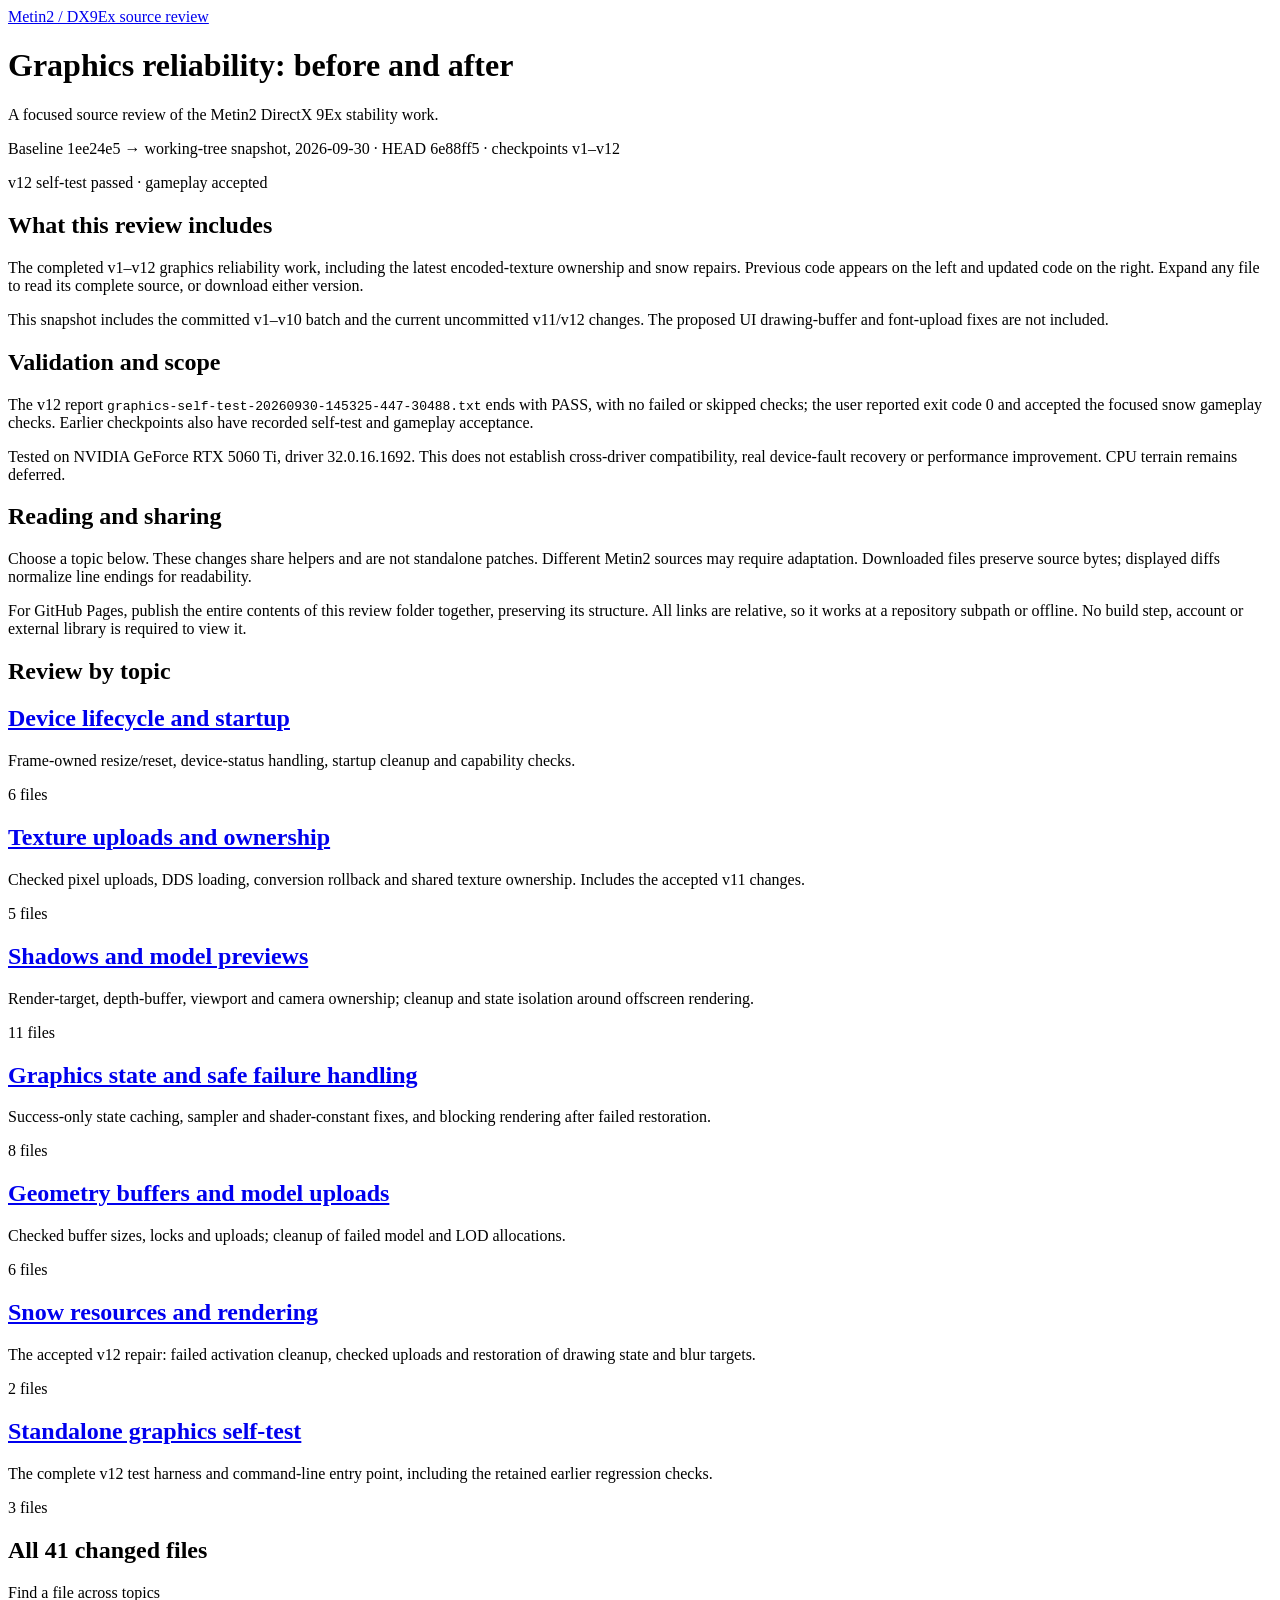
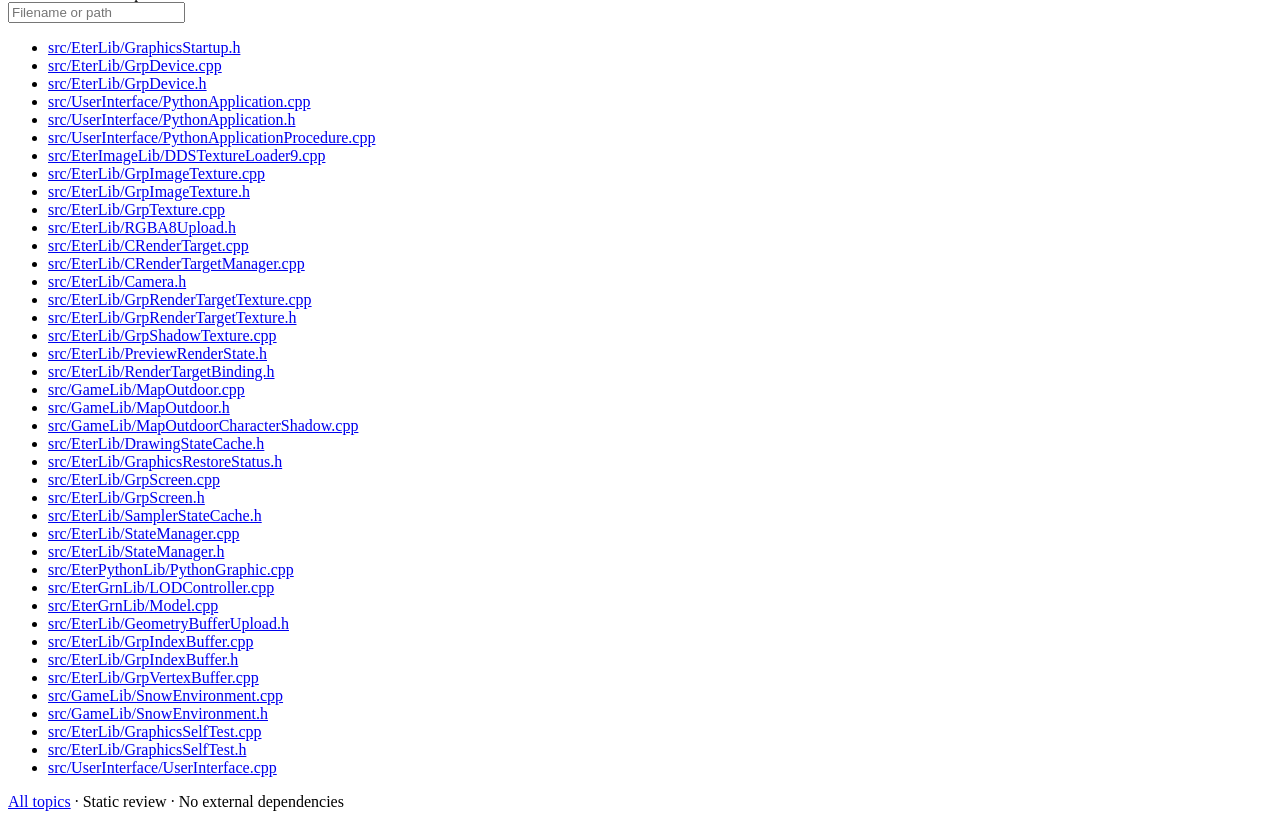
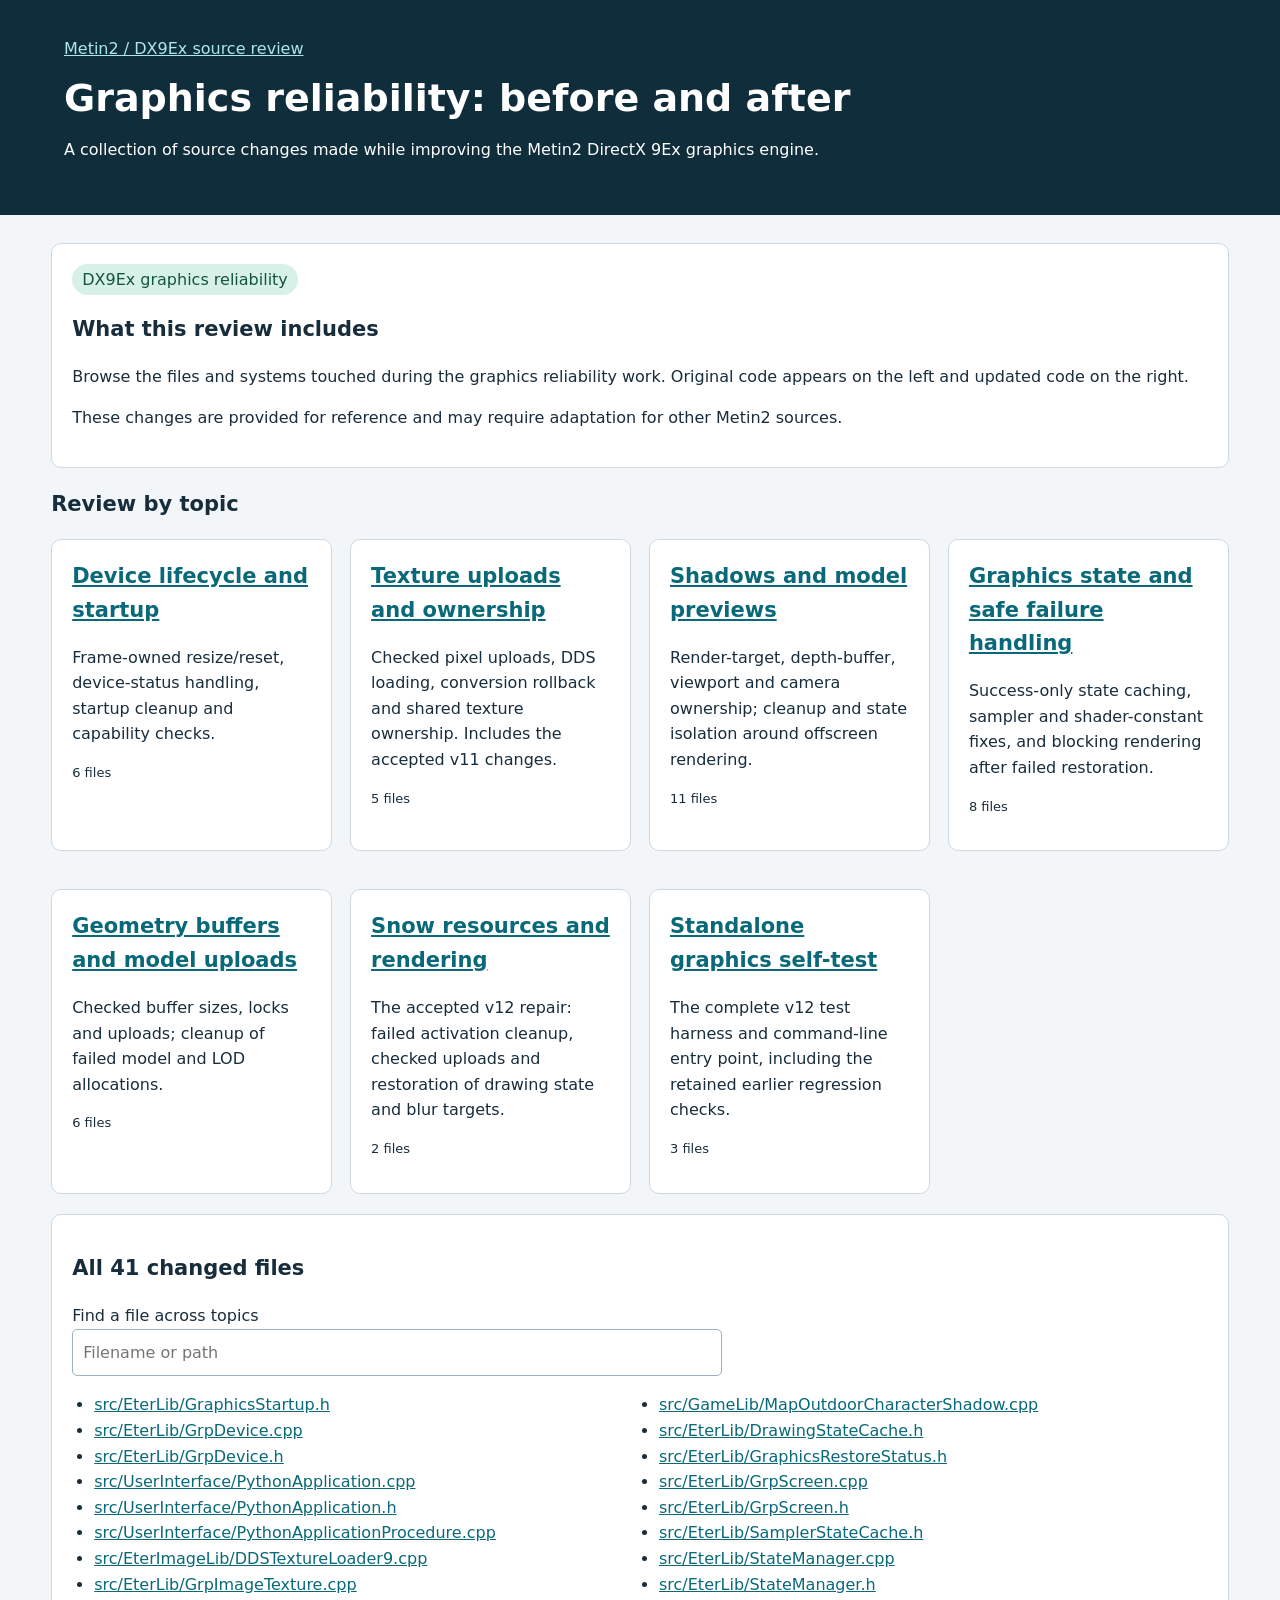
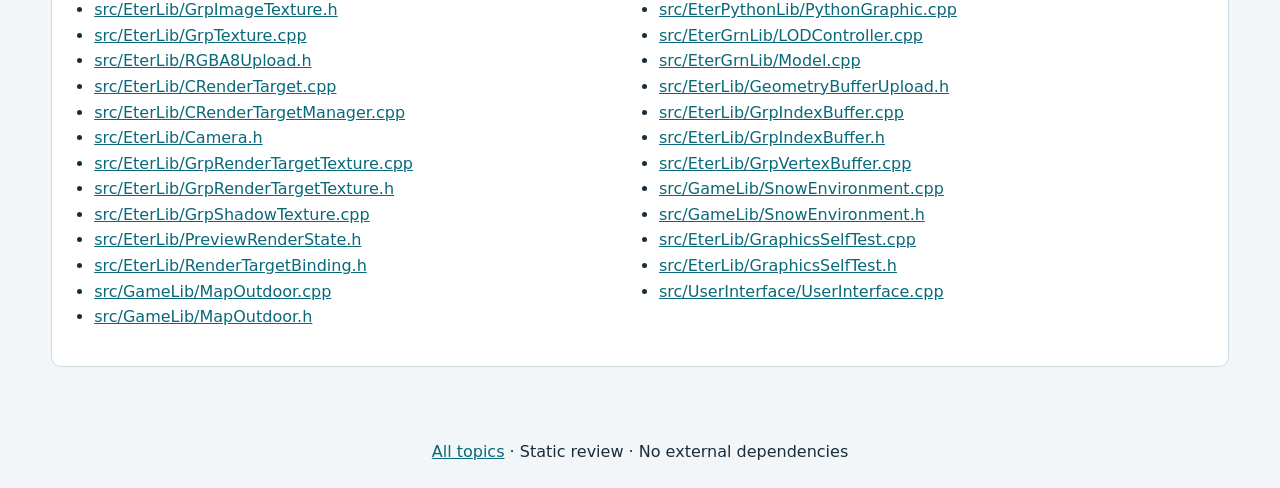
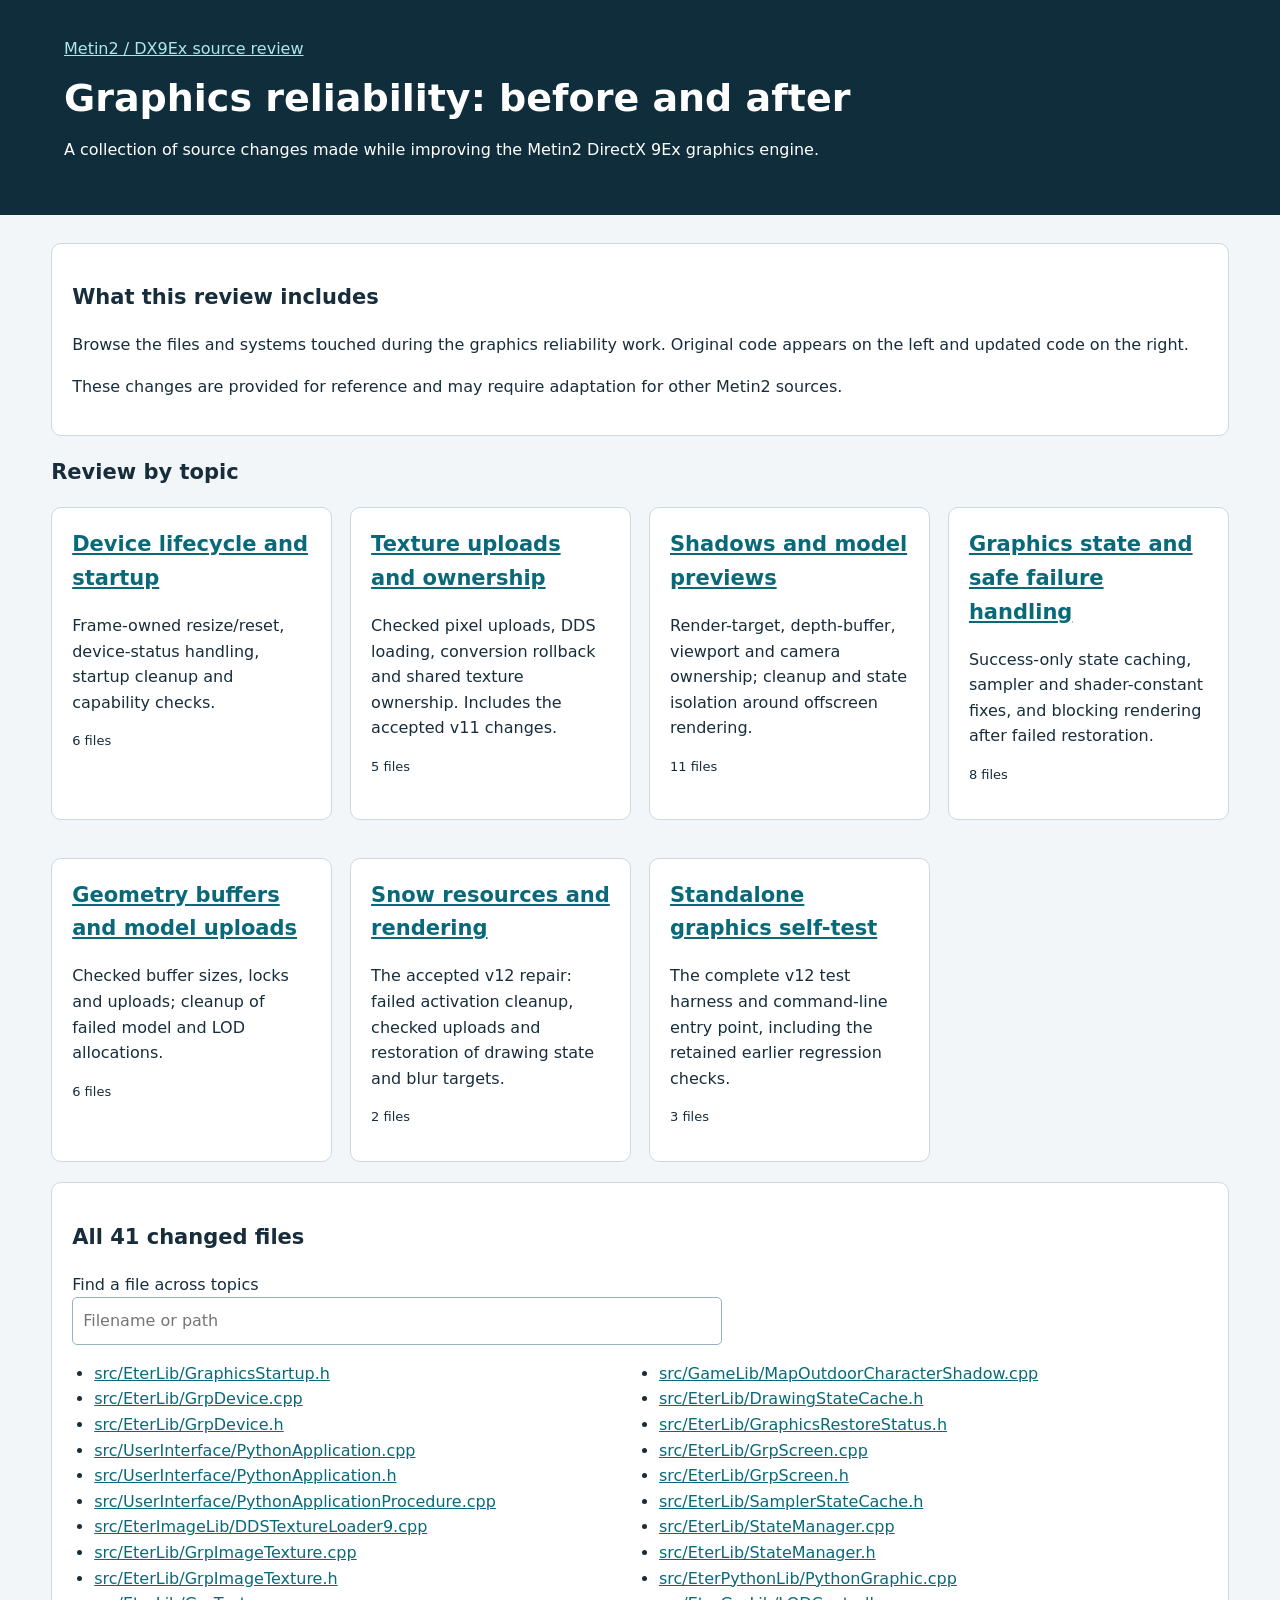
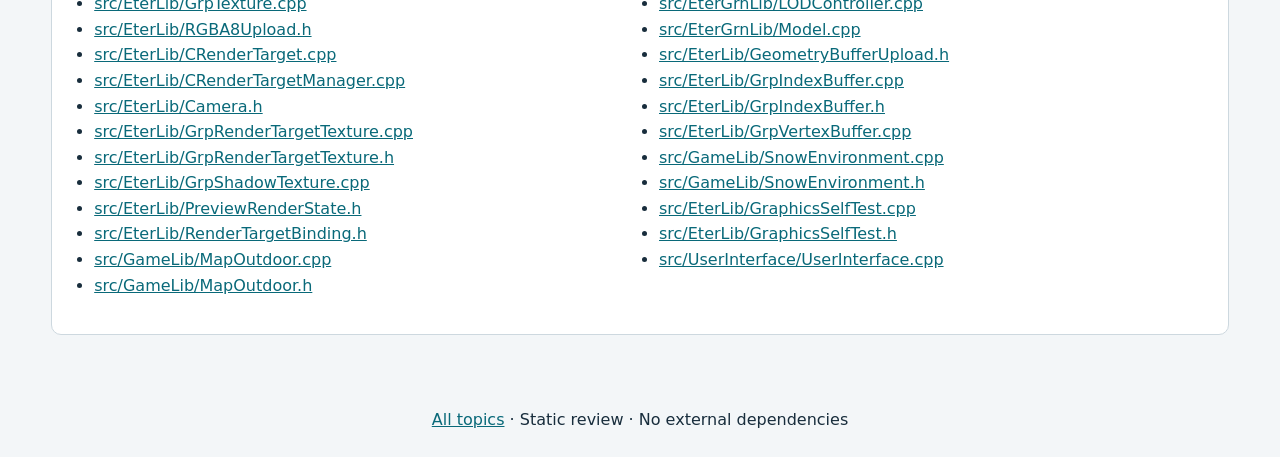
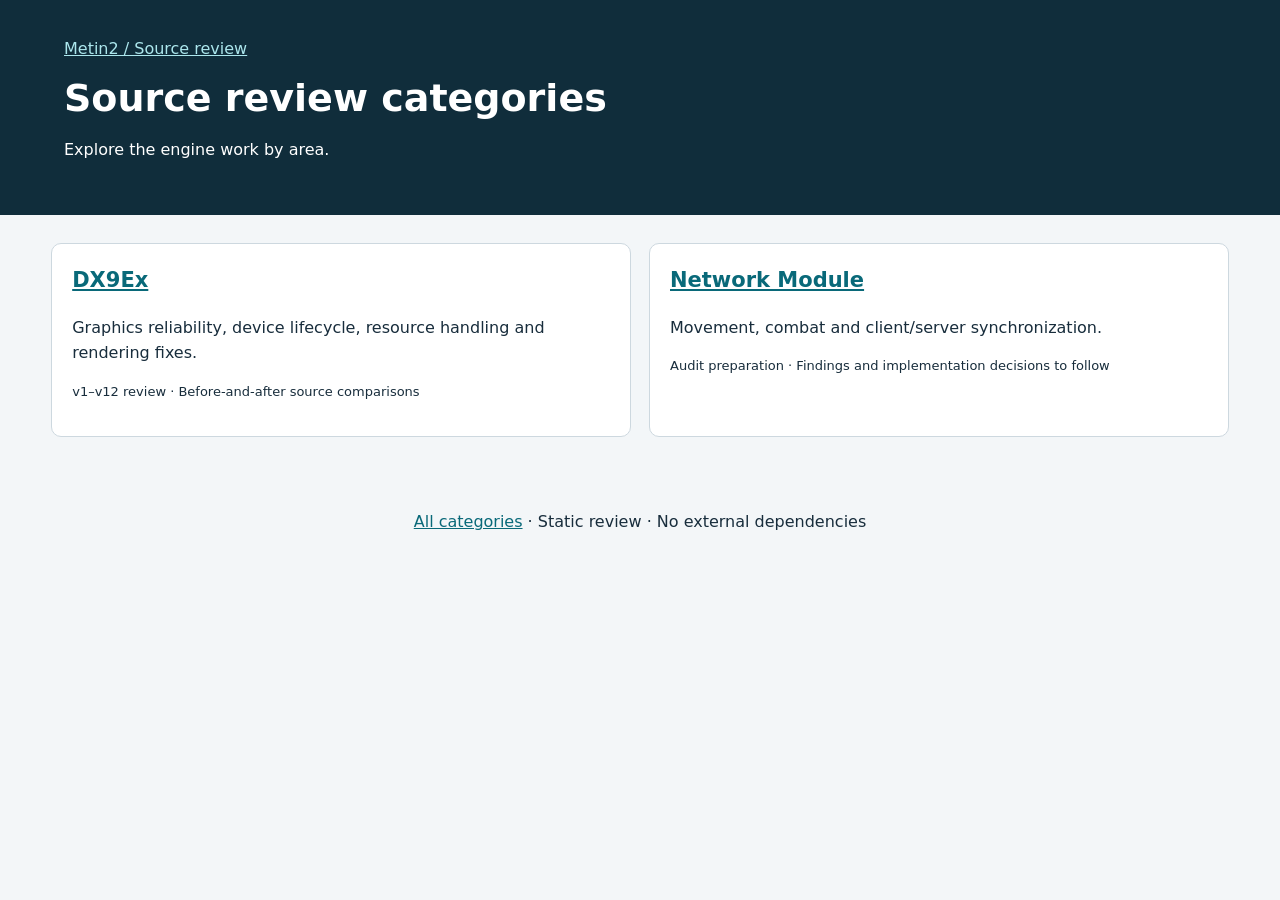
